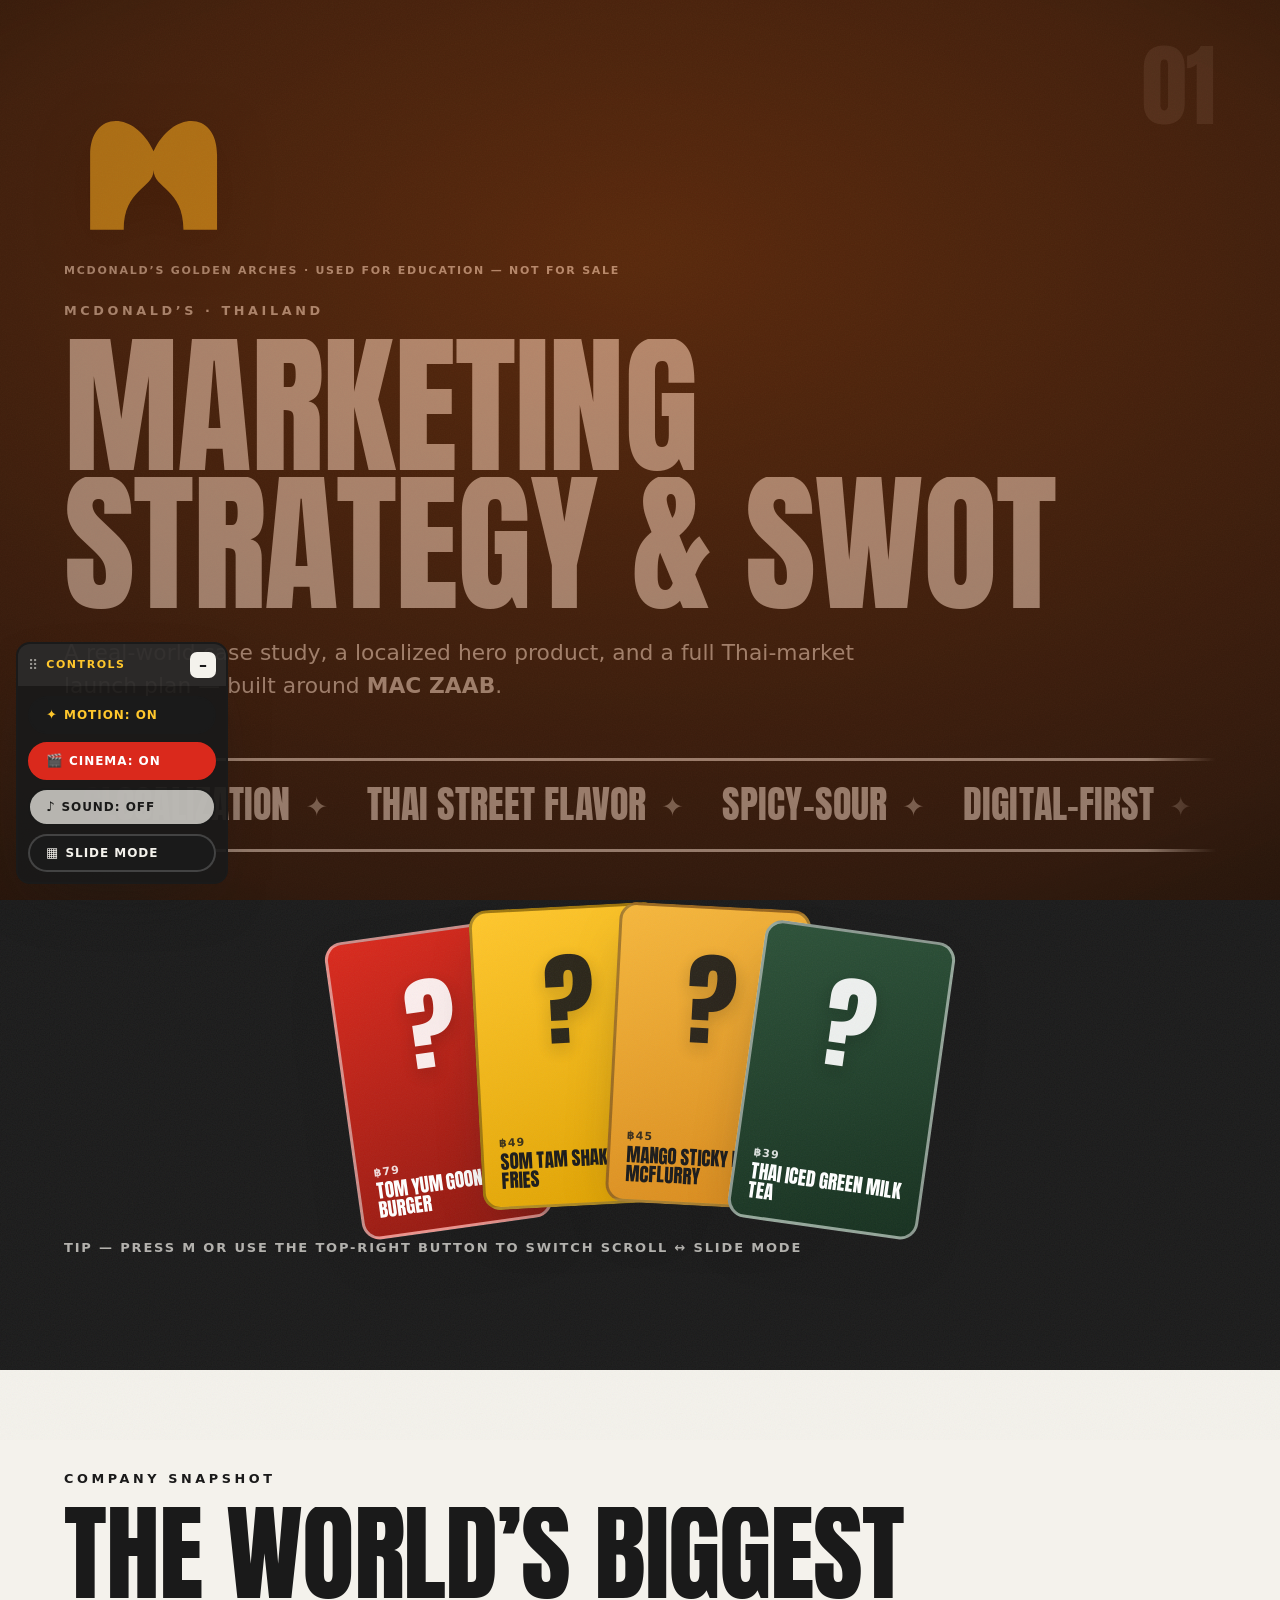
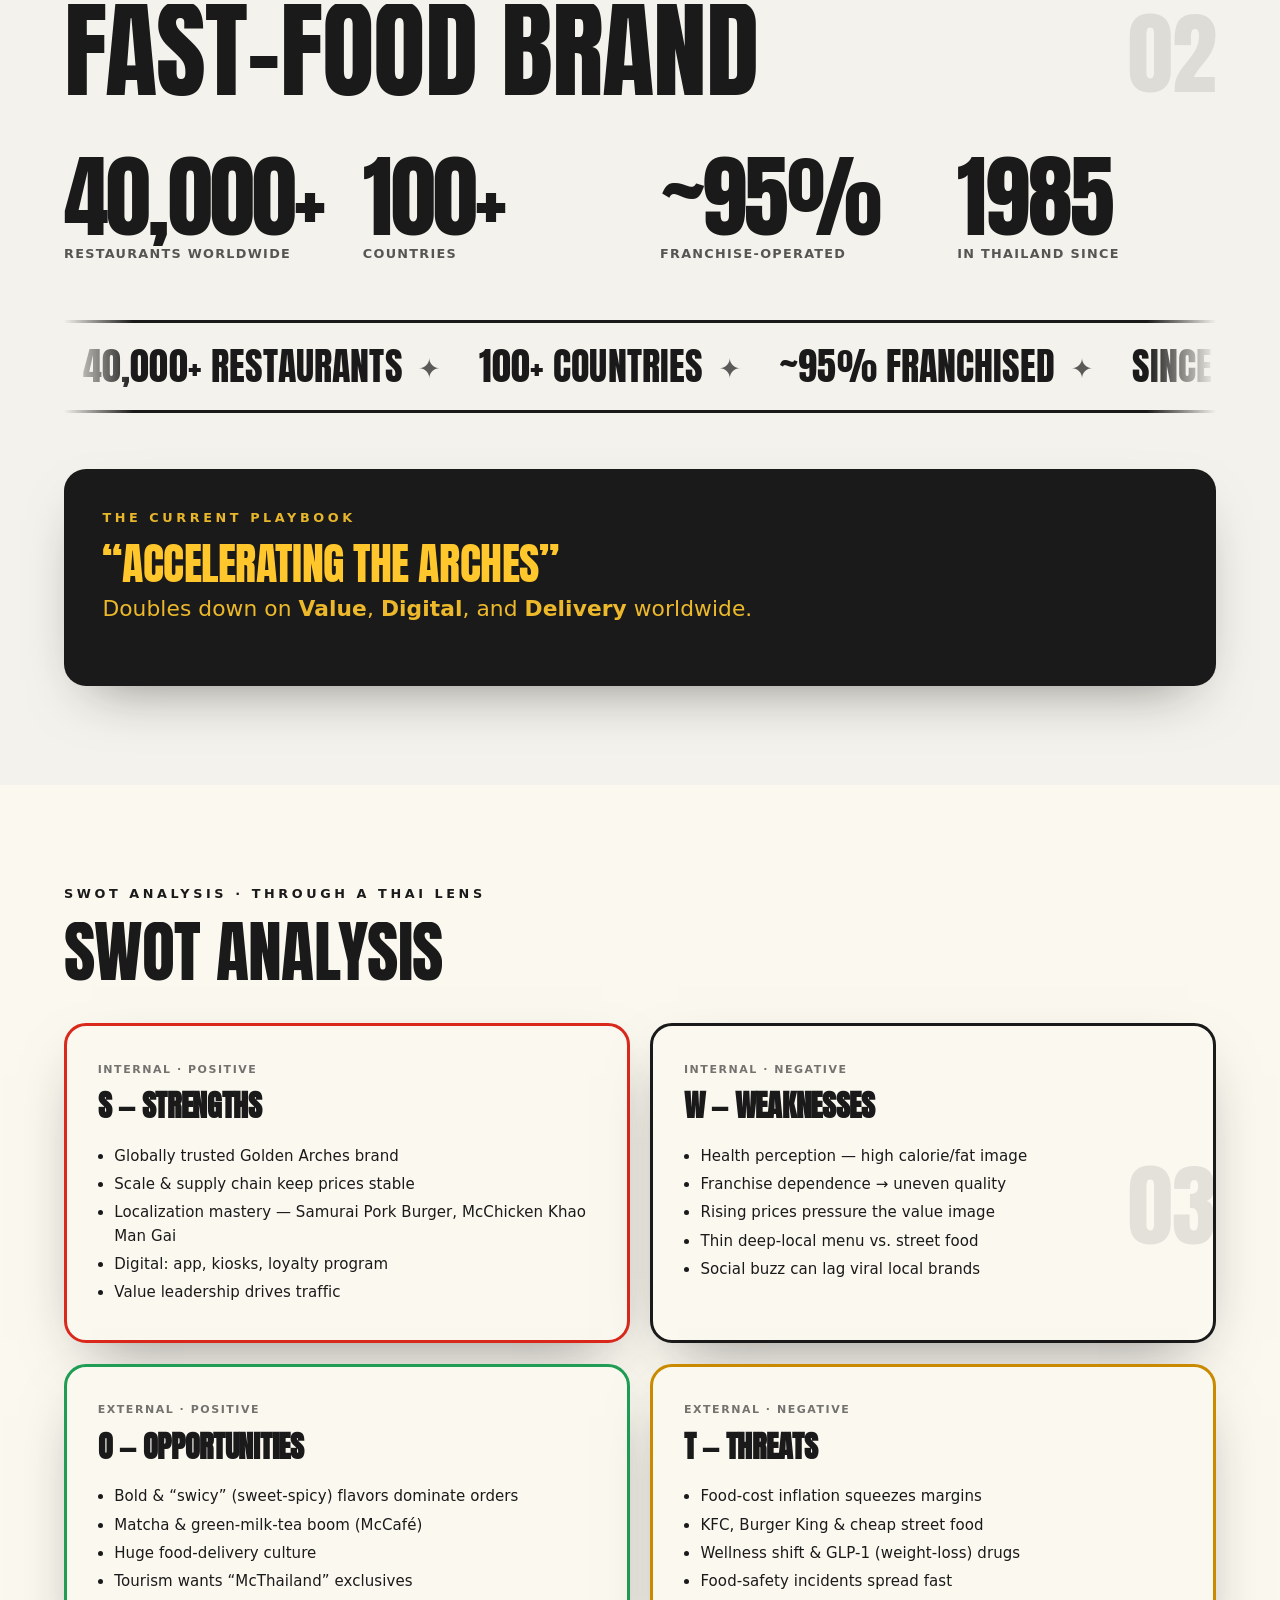
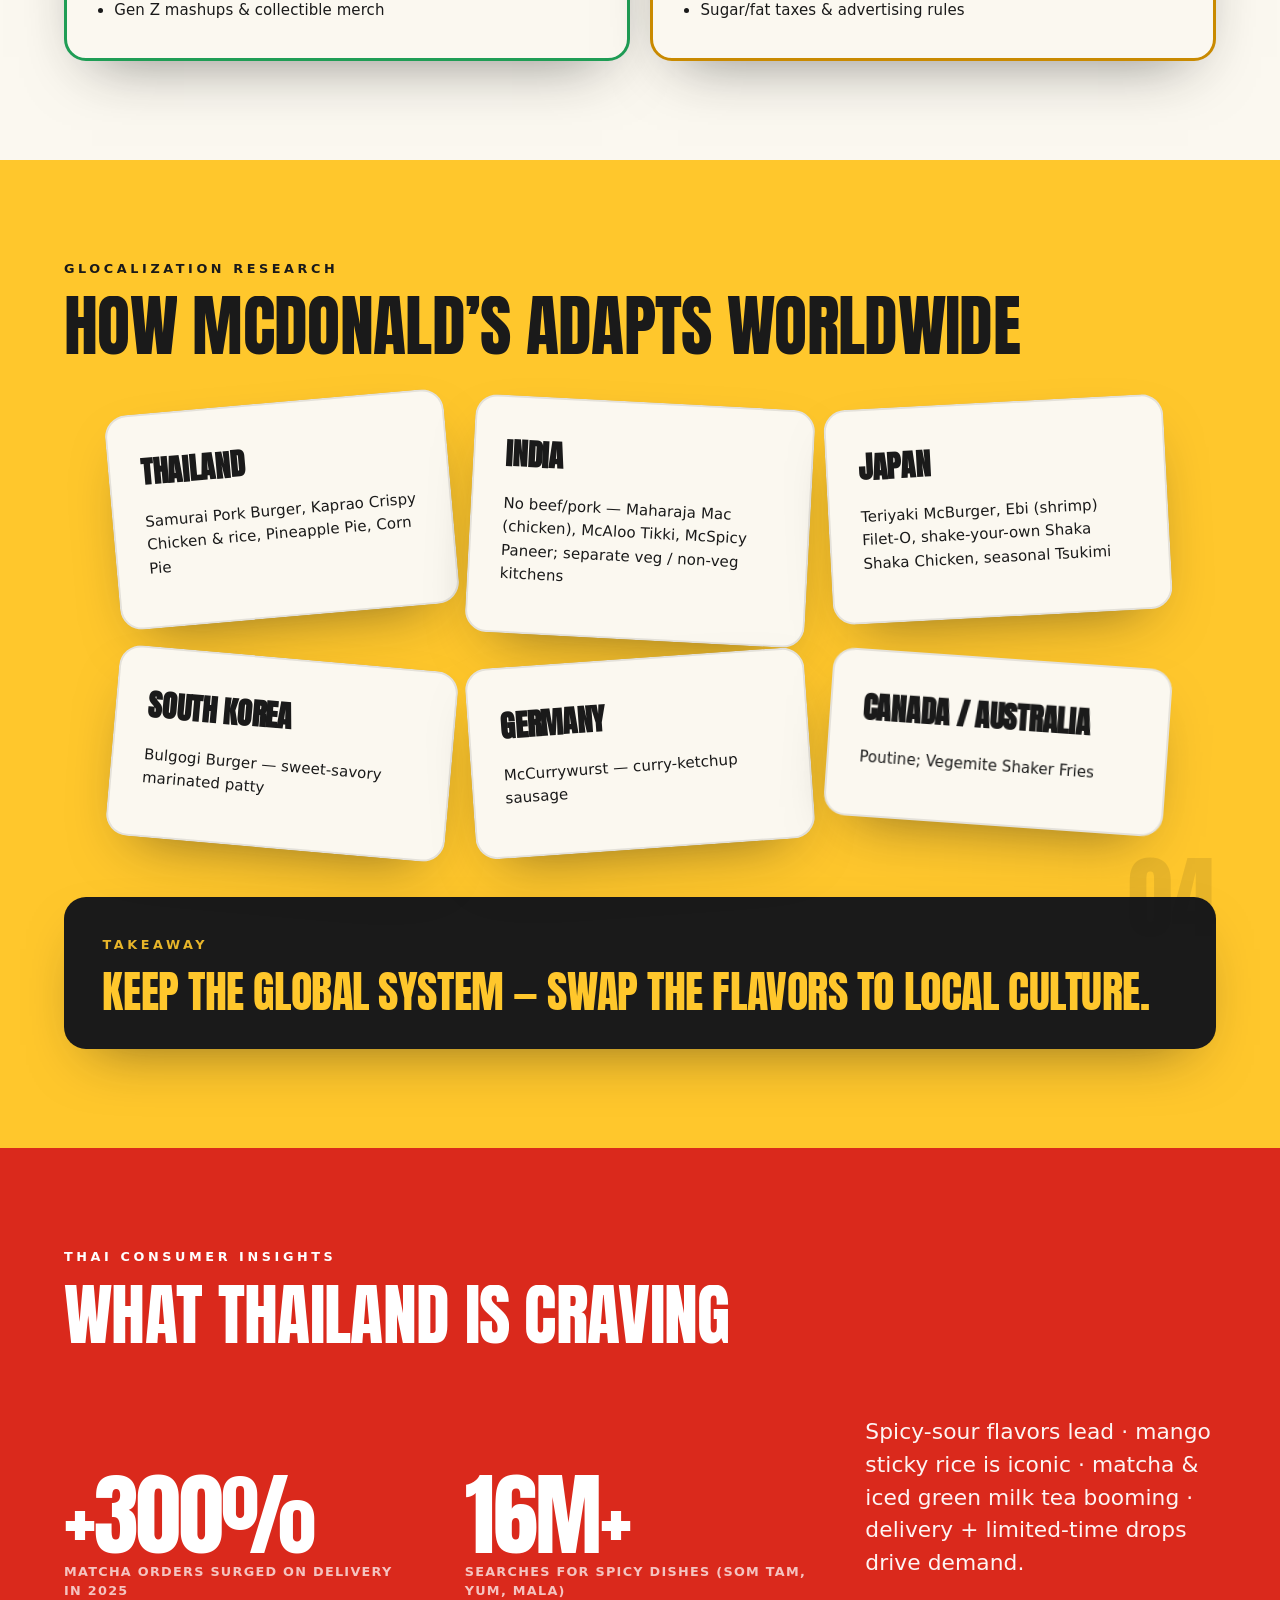
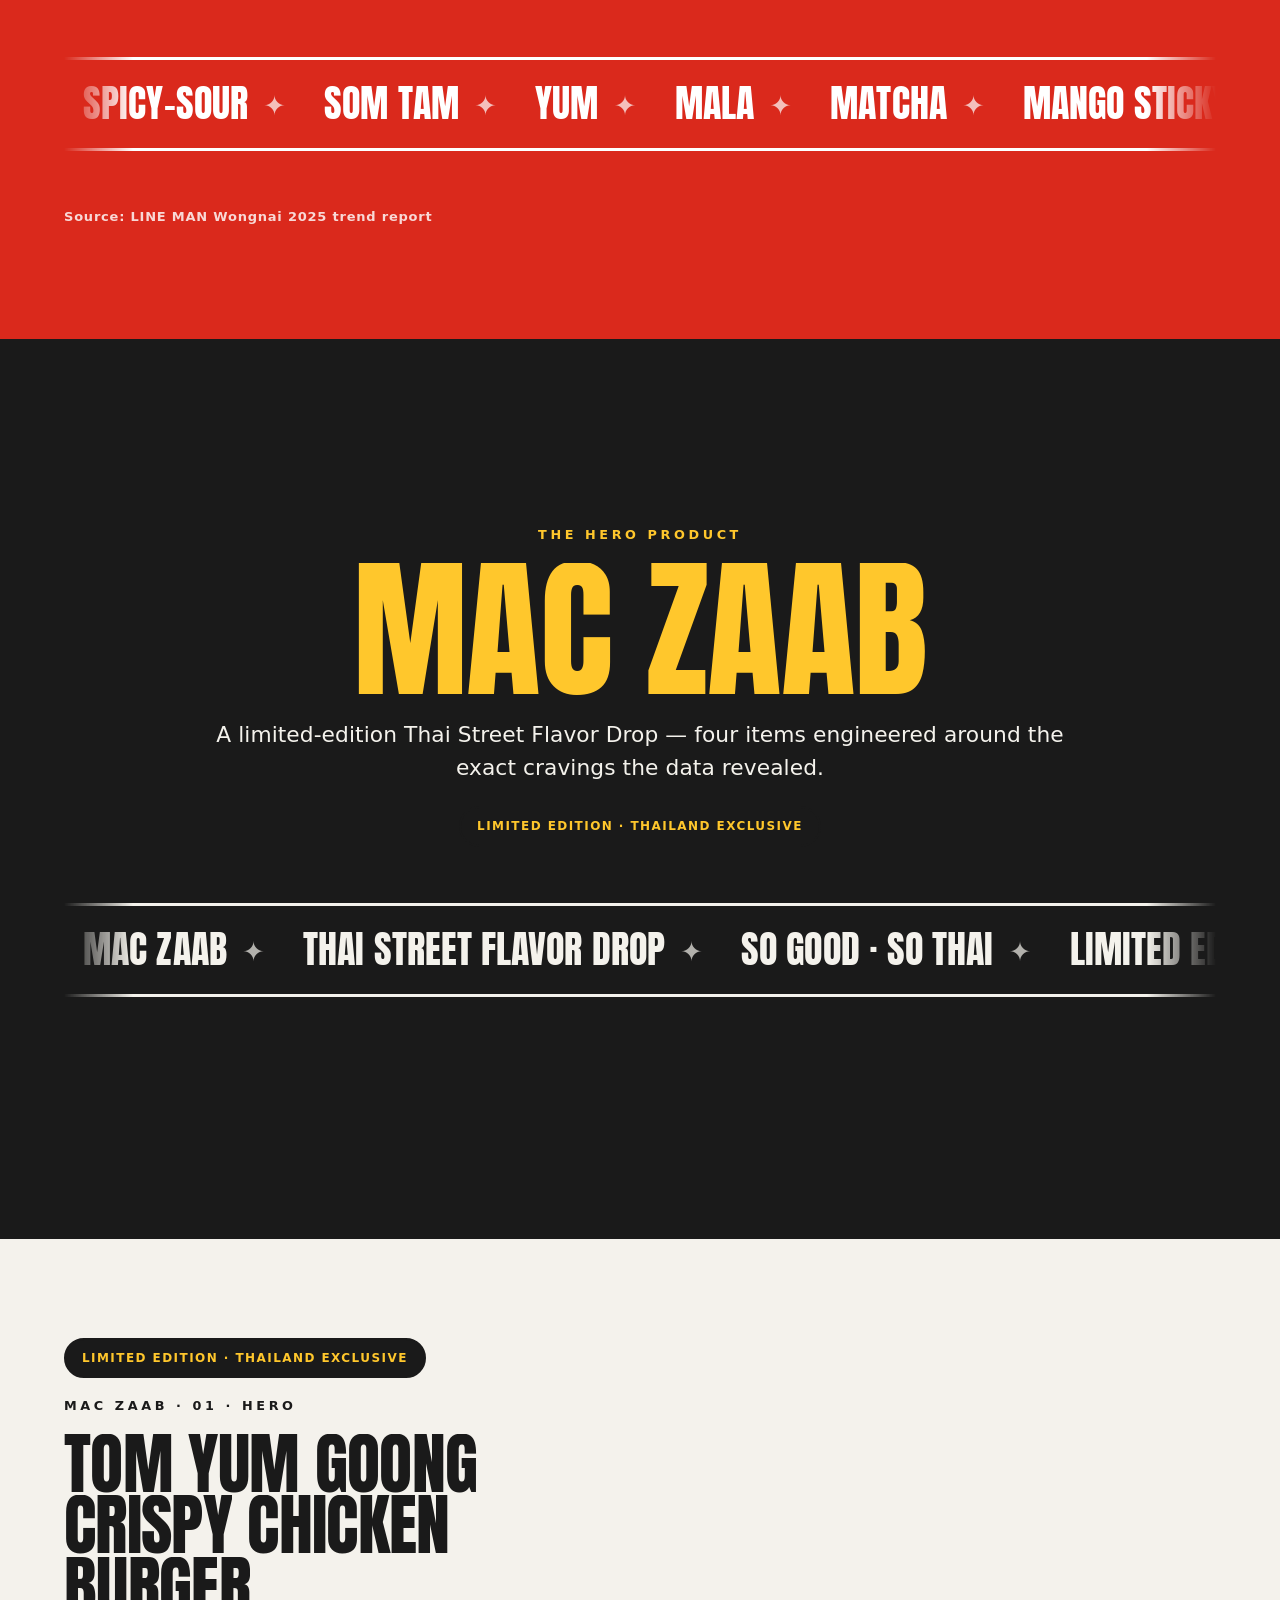
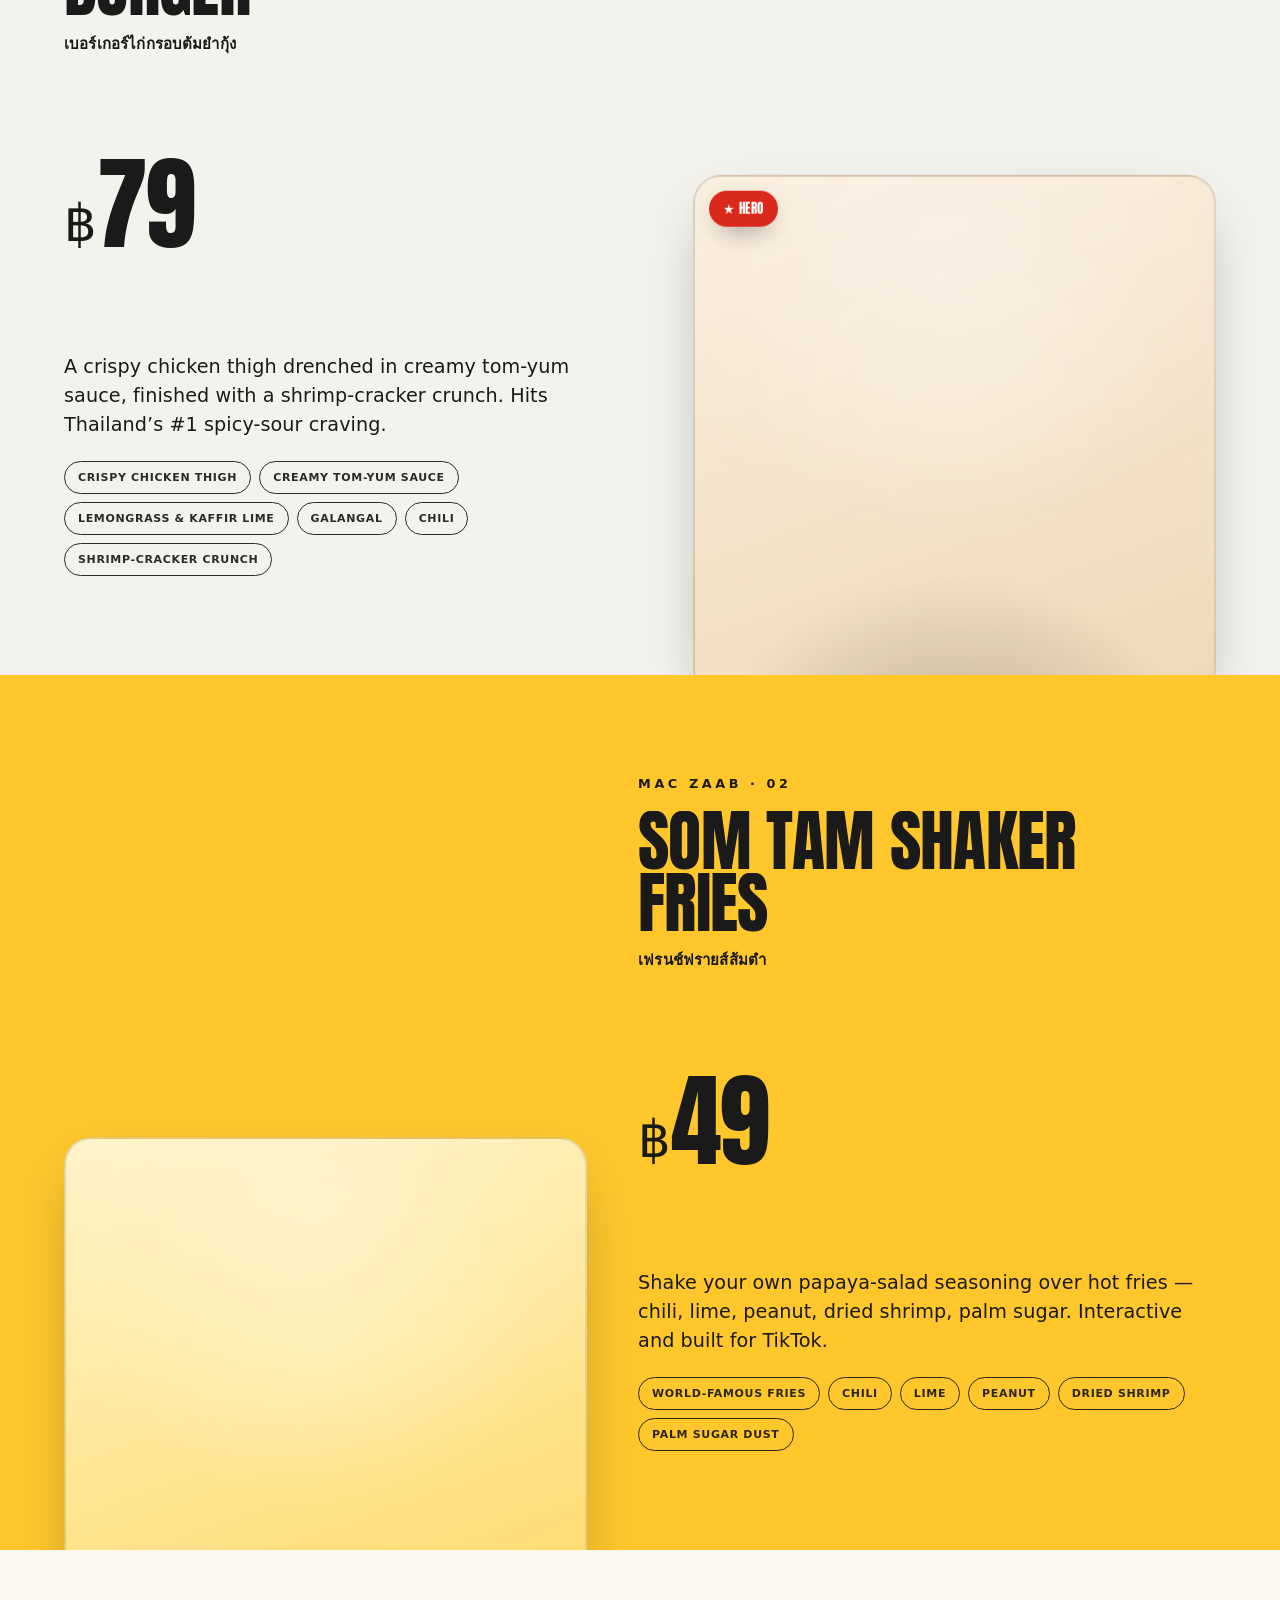
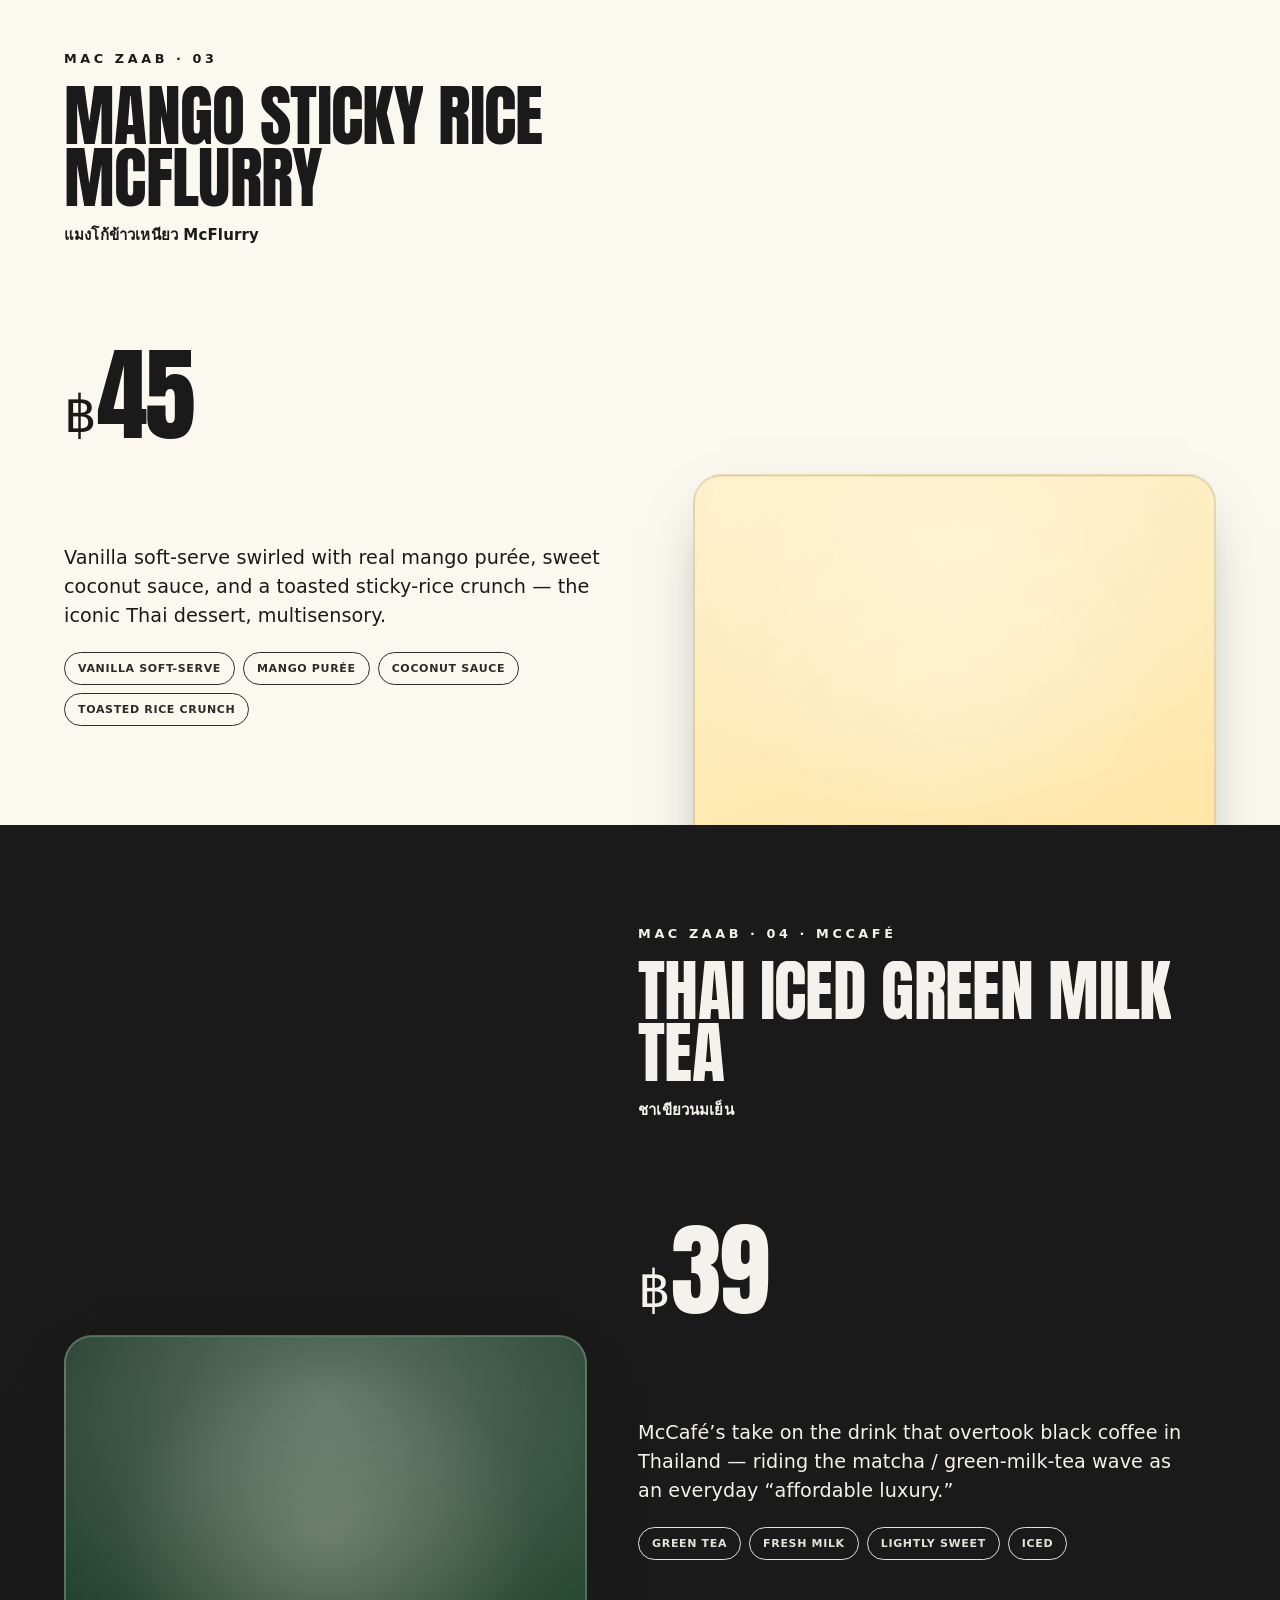
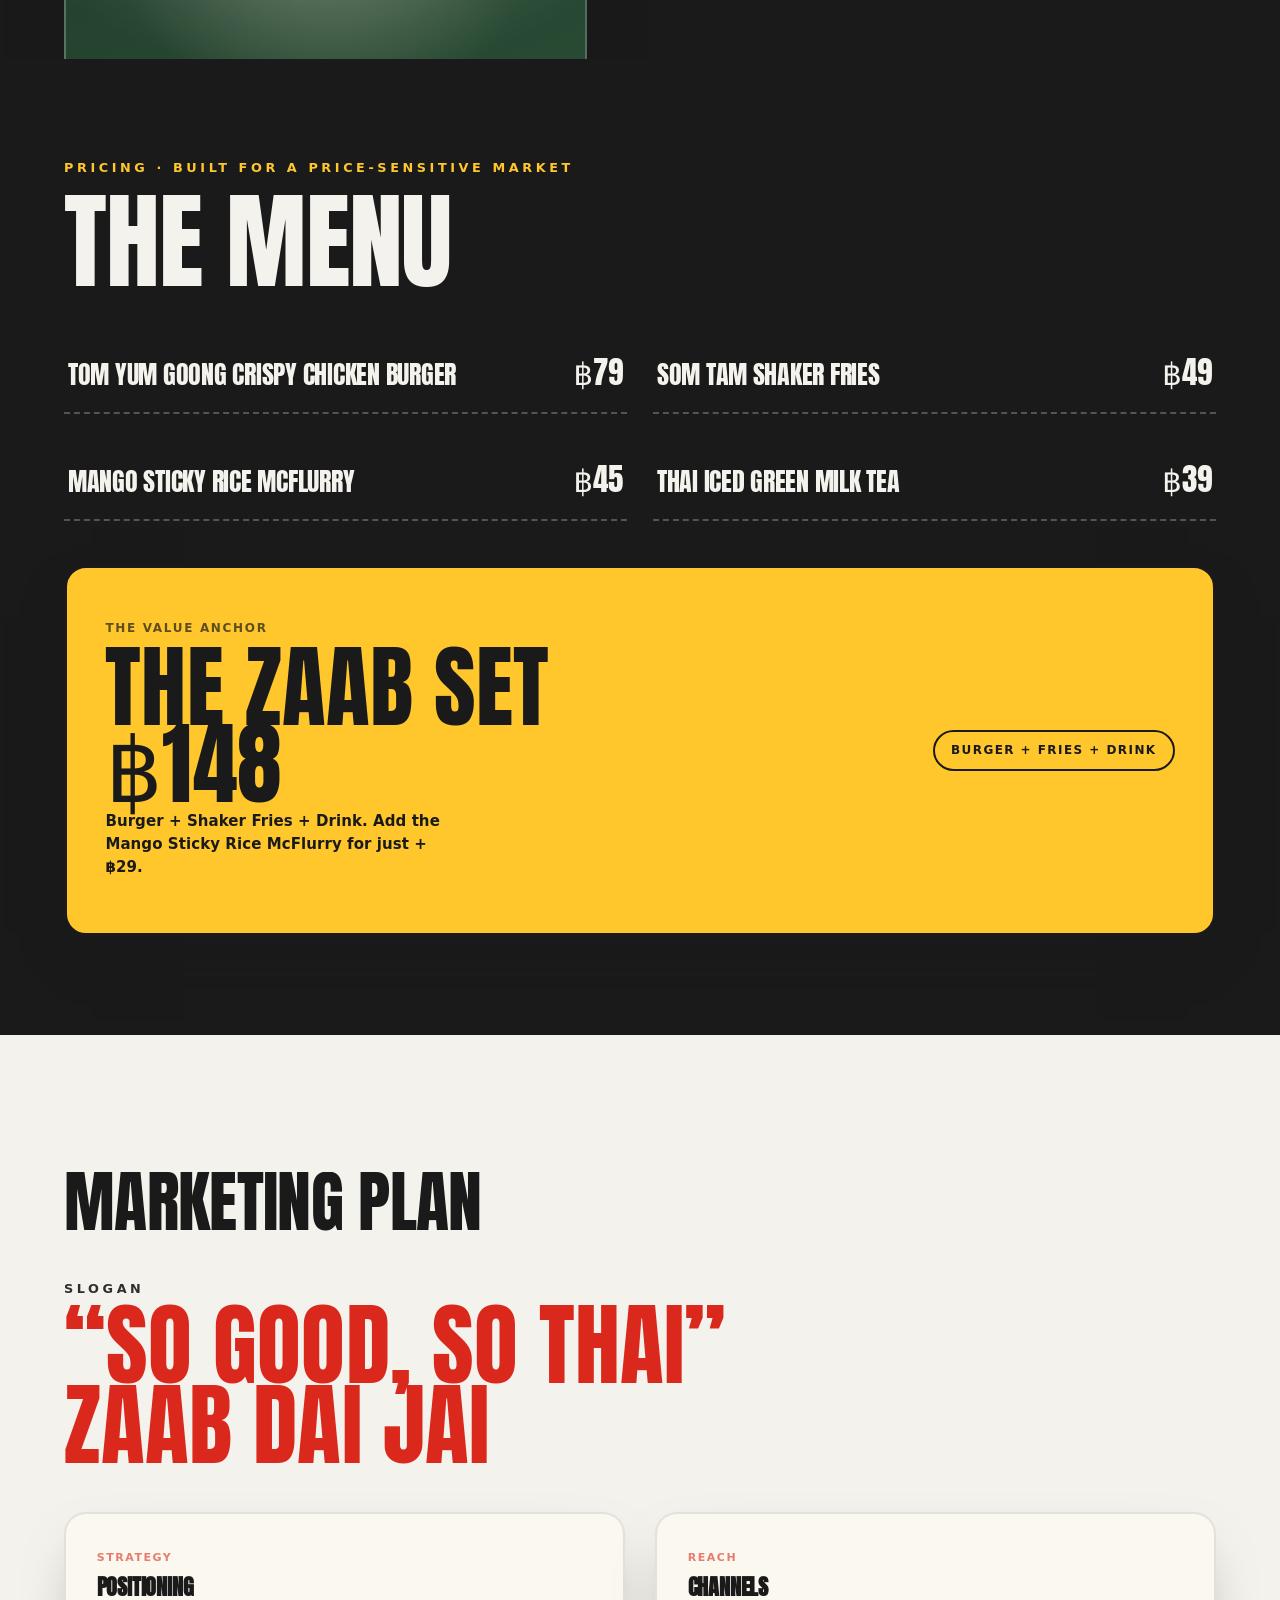
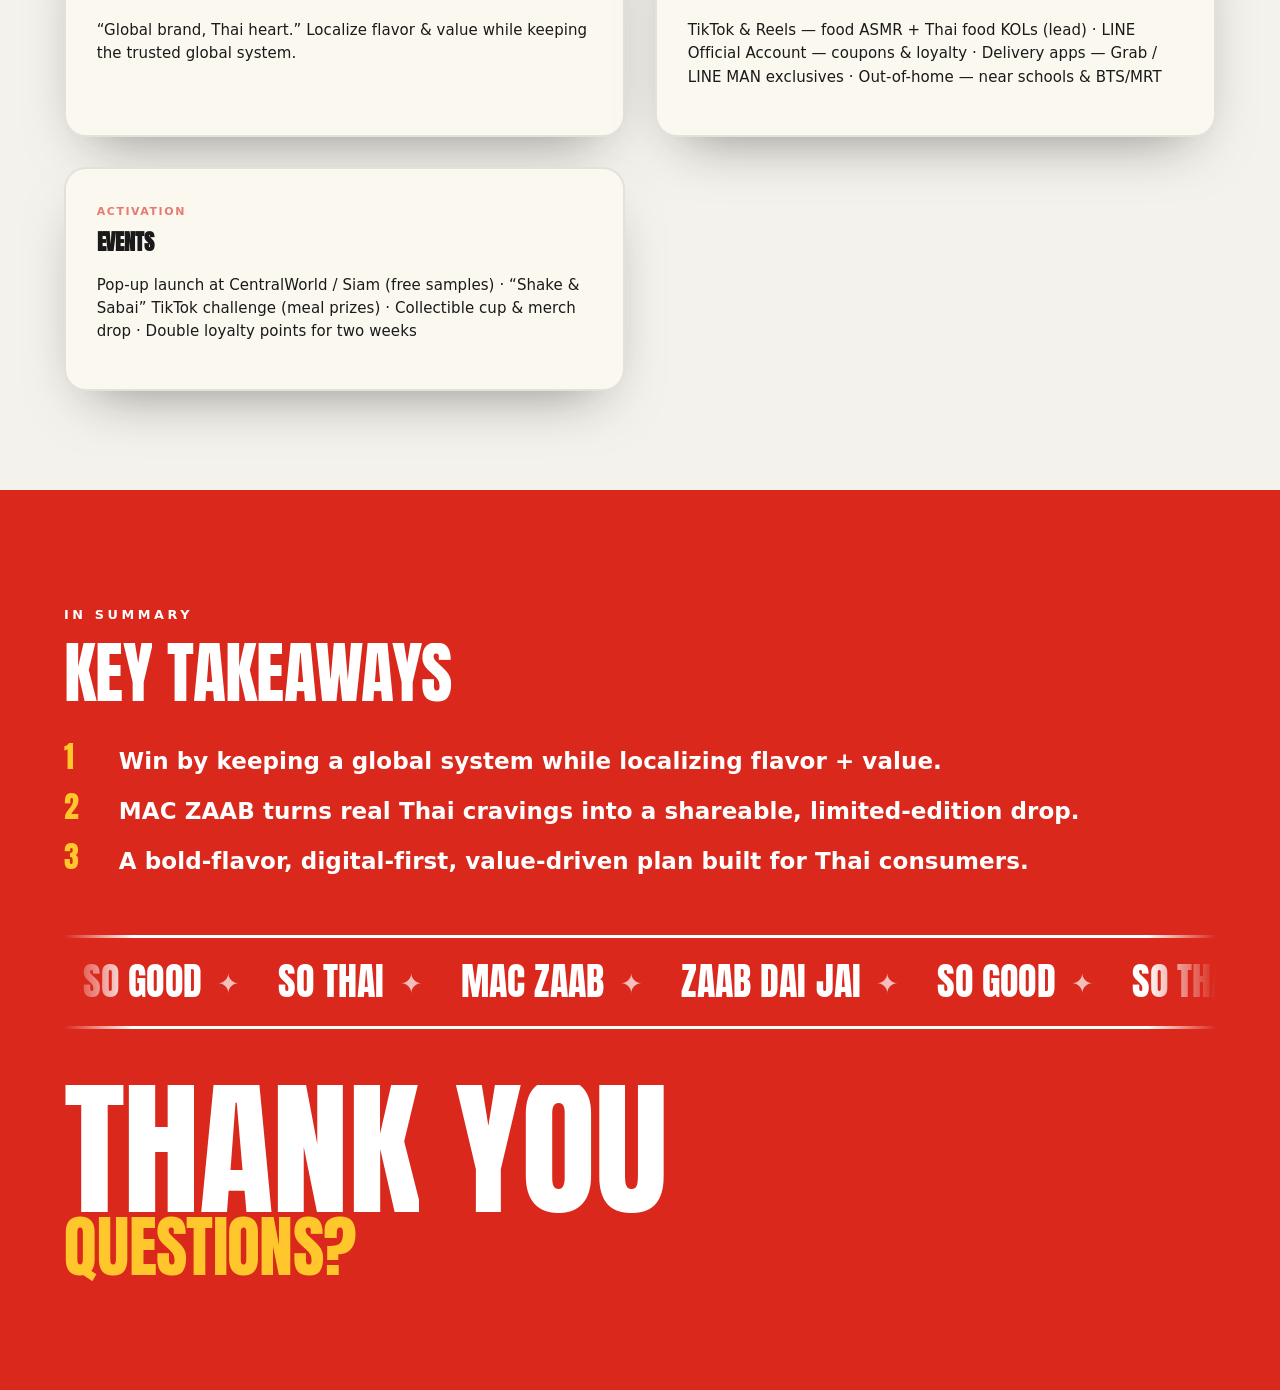
==== index.html @ d0e1a20a "Add Backrooms end-of-deck prank + movable bottom-left control window - Hidden 'Backrooms' prank (src" ====
<!doctype html>
<html lang="en">
<head>
  <meta charset="utf-8">
  <meta name="viewport" content="width=device-width, initial-scale=1, viewport-fit=cover">
  <title>MAC ZAAB — McDonald’s Thailand · Marketing Strategy &amp; SWOT</title>
  <meta name="description" content="MAC ZAAB — a McDonald’s Thailand marketing case study: SWOT, glocalization research, Thai consumer insights, a localized hero product line with interactive 3D models, pricing and a go-to-market plan.">
  <style>
/* ============================================================
   MAC ZAAB — Kinetic presentation styles
   Palette: McDonald's red #DA291C · yellow #FFC72C · ink #1A1A1A
   ============================================================ */

@font-face{font-family:'Anton';font-style:normal;font-weight:400;font-display:swap;src:url([data-uri]) format('woff2');}

:root{
  --paper:#F4F2EC;
  --paper-2:#ECE7DA;
  --ink:#1A1A1A;
  --ink-2:#2c2a26;
  --red:#DA291C;
  --red-d:#b21f15;
  --yellow:#FFC72C;
  --cream:#FBF8F0;
  --maxw:1240px;
  --pad:clamp(20px,5vw,80px);
  --ease:cubic-bezier(.16,.84,.34,1);
  --ease-out:cubic-bezier(.2,.7,.2,1);
  --r-card:22px;
  --shadow:0 24px 60px -28px rgba(26,26,26,.55);
  --disp:'Anton','Archivo Black',system-ui,sans-serif;
  --body:'Inter','Segoe UI',system-ui,-apple-system,Roboto,Helvetica,Arial,sans-serif;
}

*,*::before,*::after{box-sizing:border-box}
html{scroll-behavior:smooth;-webkit-text-size-adjust:100%}
body{
  margin:0;
  background:var(--paper);
  color:var(--ink);
  font-family:var(--body);
  font-size:clamp(15px,1.05vw,18px);
  line-height:1.55;
  letter-spacing:.005em;
  overflow-x:hidden;
  -webkit-font-smoothing:antialiased;
  text-rendering:optimizeLegibility;
}
img{max-width:100%;display:block}
button{font-family:inherit;cursor:pointer}
a{color:inherit}

/* ---------- Display type ---------- */
.display{
  font-family:var(--disp);
  font-weight:400;
  line-height:.86;
  letter-spacing:-.01em;
  text-transform:uppercase;
  margin:0;
}
.d-xl{font-size:clamp(54px,12vw,168px)}
.d-lg{font-size:clamp(40px,8.5vw,108px)}
.d-md{font-size:clamp(30px,5.4vw,68px)}
.d-sm{font-size:clamp(24px,3.6vw,44px)}
.eyebrow{
  font-family:var(--body);
  font-weight:800;
  text-transform:uppercase;
  letter-spacing:.28em;
  font-size:clamp(11px,1vw,14px);
  margin:0 0 18px;
  opacity:.9;
}
.lead{font-size:clamp(17px,1.7vw,24px);line-height:1.5;max-width:60ch;opacity:.92}
.thai{font-family:var(--body);opacity:.62;font-weight:600;letter-spacing:.01em}

/* ---------- Layout ---------- */
.deck{position:relative;width:100%}
.panel{
  position:relative;
  width:100%;
  padding:clamp(72px,11vh,150px) var(--pad);
  overflow:hidden;
}
.wrap{max-width:var(--maxw);margin:0 auto;width:100%}
.panel--center{display:flex;flex-direction:column;justify-content:center;min-height:100vh}

/* Color blocks */
.panel--paper{background:var(--paper);color:var(--ink)}
.panel--cream{background:var(--cream);color:var(--ink)}
.panel--red{background:var(--red);color:#fff}
.panel--yellow{background:var(--yellow);color:var(--ink)}
.panel--ink{background:var(--ink);color:var(--paper)}
.panel--ink .lead,.panel--red .lead{opacity:.86}

/* grain/edge accents */
.panel__index{
  position:absolute;top:clamp(16px,3vw,34px);right:var(--pad);
  font-family:var(--disp);font-size:clamp(40px,7vw,96px);line-height:1;
  opacity:.10;pointer-events:none;user-select:none;
}
.panel--red .panel__index,.panel--ink .panel__index{opacity:.16}

/* ---------- Kinetic split-word reveal ---------- */
.kinetic .word{display:inline-block;overflow:hidden;vertical-align:top;padding-bottom:.04em}
.kinetic .word>span{
  display:inline-block;transform:translateY(115%);
  transition:transform .82s var(--ease);
  transition-delay:calc(var(--i,0)*55ms);
}
.kinetic.in .word>span{transform:translateY(0)}

/* ---------- Generic reveal ---------- */
.reveal{opacity:0;transform:translateY(28px);transition:opacity .7s var(--ease-out),transform .7s var(--ease-out);transition-delay:calc(var(--i,0)*70ms)}
.reveal.in{opacity:1;transform:none}
.reveal-l{opacity:0;transform:translateX(-36px);transition:opacity .7s var(--ease-out),transform .7s var(--ease-out);transition-delay:calc(var(--i,0)*70ms)}
.reveal-l.in{opacity:1;transform:none}
.reveal-pop{opacity:0;transform:scale(.86);transition:opacity .6s var(--ease),transform .6s var(--ease);transition-delay:calc(var(--i,0)*70ms)}
.reveal-pop.in{opacity:1;transform:none}

/* ---------- Buttons / chips ---------- */
.btn{
  display:inline-flex;align-items:center;gap:.6em;
  font-weight:800;font-size:14px;letter-spacing:.02em;
  padding:14px 22px;border-radius:999px;border:2px solid currentColor;
  background:transparent;color:inherit;text-transform:uppercase;
  transition:transform .25s var(--ease),background .25s,color .25s,box-shadow .25s;
}
.btn:hover{transform:translateY(-3px)}
.btn--solid{background:var(--ink);color:var(--paper);border-color:var(--ink)}
.btn--solid:hover{box-shadow:var(--shadow)}
.btn--red{background:var(--red);color:#fff;border-color:var(--red)}
.btn--yellow{background:var(--yellow);color:var(--ink);border-color:var(--ink)}
.chip{
  display:inline-flex;align-items:center;gap:.5em;
  font-weight:800;text-transform:uppercase;letter-spacing:.12em;font-size:12px;
  padding:9px 16px;border-radius:999px;border:2px solid currentColor;
}
.chip--fill{background:var(--ink);color:var(--yellow);border-color:var(--ink)}
.dot{width:.5em;height:.5em;border-radius:50%;background:currentColor;display:inline-block}

/* ---------- Marquee ---------- */
.marquee{
  position:relative;width:100%;overflow:hidden;
  border-block:3px solid currentColor;
  padding:14px 0;margin:clamp(28px,5vw,56px) 0;
  -webkit-mask-image:linear-gradient(90deg,transparent,#000 6%,#000 94%,transparent);
  mask-image:linear-gradient(90deg,transparent,#000 6%,#000 94%,transparent);
}
.marquee--bare{border:0;margin:0;padding:10px 0}
.marquee__track{display:inline-flex;white-space:nowrap;will-change:transform;animation:marq var(--dur,26s) linear infinite}
.marquee--rev .marquee__track{animation-direction:reverse}
.marquee:hover .marquee__track{animation-play-state:paused}
.marquee__track>span{
  font-family:var(--disp);text-transform:uppercase;
  font-size:clamp(20px,3vw,40px);padding:0 .5em;display:inline-flex;align-items:center;gap:.4em;
}
.marquee__track .star{font-size:.7em;opacity:.7}
@keyframes marq{to{transform:translateX(-50%)}}

/* ---------- Cards / grids ---------- */
.grid{display:grid;gap:clamp(16px,2vw,26px)}
.g-2{grid-template-columns:repeat(2,1fr)}
.g-3{grid-template-columns:repeat(3,1fr)}
.g-4{grid-template-columns:repeat(4,1fr)}

.card{
  background:var(--cream);color:var(--ink);
  border-radius:var(--r-card);padding:clamp(20px,2.4vw,32px);
  border:2px solid rgba(26,26,26,.10);
  box-shadow:var(--shadow);
  transition:transform .35s var(--ease),box-shadow .35s;
}
.card:hover{transform:translateY(-6px) rotate(-.4deg);box-shadow:0 32px 70px -30px rgba(26,26,26,.6)}
.card h3{font-family:var(--disp);text-transform:uppercase;font-size:clamp(20px,2.4vw,30px);margin:.1em 0 .5em;letter-spacing:-.01em}
.card ul{margin:.4em 0 0;padding-left:1.1em}
.card li{margin:.34em 0}
.card .tag{font-weight:800;text-transform:uppercase;letter-spacing:.14em;font-size:11px;opacity:.6}

/* SWOT */
.swot{display:grid;grid-template-columns:1fr 1fr;gap:clamp(14px,1.6vw,22px)}
.swot .card{border-width:3px}
.swot .s{border-color:var(--red)}
.swot .w{border-color:var(--ink)}
.swot .o{border-color:#1f9d55}
.swot .t{border-color:#c98a00}
.swot .card h3 span{display:block;font-family:var(--body);font-weight:700;font-size:12px;letter-spacing:.14em;opacity:.55;text-transform:uppercase}

/* Fanned / scattered cards */
.fan{display:flex;flex-wrap:wrap;gap:18px;justify-content:center;align-items:flex-start}
.fan .card{flex:1 1 280px;max-width:340px;transform:rotate(var(--r,0deg))}
.fan .card:hover{transform:rotate(0) translateY(-6px)}

/* Stat blocks */
.stat{display:flex;flex-direction:column;gap:6px}
.stat .num{font-family:var(--disp);font-size:clamp(44px,7vw,92px);line-height:.9;letter-spacing:-.02em}
.stat .label{font-weight:700;text-transform:uppercase;letter-spacing:.1em;font-size:clamp(11px,1vw,13px);opacity:.72}
.stats-row{display:grid;grid-template-columns:repeat(4,1fr);gap:clamp(18px,3vw,40px)}
.stats-big{display:grid;grid-template-columns:repeat(3,1fr);gap:clamp(20px,4vw,50px);align-items:end}

/* Callout */
.callout{
  border-radius:var(--r-card);padding:clamp(20px,3vw,40px);
  background:var(--ink);color:var(--yellow);box-shadow:var(--shadow);
}
.callout .display{color:var(--yellow)}

/* Hero fanned teaser cards */
.teaser{position:relative;display:flex;justify-content:center;gap:0;margin-top:clamp(30px,5vw,60px);min-height:clamp(180px,26vw,300px)}
.teaser .tcard{
  position:relative;overflow:hidden;
  width:clamp(120px,15vw,200px);aspect-ratio:3/4;border-radius:18px;
  display:flex;flex-direction:column;justify-content:flex-end;padding:16px;
  color:#fff;font-family:var(--disp);text-transform:uppercase;font-size:clamp(13px,1.5vw,19px);line-height:1;
  box-shadow:var(--shadow);border:3px solid rgba(255,255,255,.5);
  margin-inline:-2.2vw;transform:rotate(var(--r)) translateY(var(--y,0));
  transition:transform .4s var(--ease);
}
.teaser .tcard:hover{transform:rotate(0) translateY(-14px) scale(1.05);z-index:5}
.teaser .tcard .q{
  position:absolute;top:0;left:0;right:0;height:62%;
  display:flex;align-items:center;justify-content:center;
  font-family:var(--disp);font-size:clamp(56px,8vw,108px);line-height:1;
  opacity:.92;pointer-events:none;
  text-shadow:0 6px 18px rgba(0,0,0,.22);
  transition:transform .4s var(--ease);
}
.teaser .tcard:hover .q{transform:scale(1.12) rotate(-4deg)}
.teaser .tcard .tprice{font-family:var(--body);font-weight:700;font-size:11px;letter-spacing:.1em;opacity:.85;margin-bottom:4px}

/* ---------- 3D product panels ---------- */
.product{
  display:grid;grid-template-columns:1.05fr .95fr;gap:clamp(24px,4vw,64px);align-items:center;
}
.product--rev{grid-template-columns:.95fr 1.05fr}
.product--rev .product__stage{order:-1}
.product__copy .price{font-family:var(--disp);font-size:clamp(46px,8vw,104px);line-height:.9;letter-spacing:-.02em}
.product__copy .price .cur{font-size:.5em;vertical-align:.12em;margin-right:.04em}
.product__desc{font-size:clamp(16px,1.5vw,21px);line-height:1.5;margin:.6em 0 1.1em;max-width:46ch}
.ingredients{display:flex;flex-wrap:wrap;gap:8px;margin-top:6px}
.ingredients .chip{font-size:11px;padding:7px 13px;letter-spacing:.06em;border-width:1.5px;opacity:.92}
.hero-badge{margin-bottom:18px}

.product__stage{position:relative}
.stage-frame{
  position:relative;border-radius:28px;overflow:hidden;
  background:
    radial-gradient(120% 90% at 50% 12%, rgba(255,255,255,.28), transparent 60%),
    var(--stage,#efe9da);
  border:2px solid rgba(26,26,26,.12);
  box-shadow:var(--shadow);
  aspect-ratio:1/1;width:100%;
}
.panel--ink .stage-frame,.panel--red .stage-frame{border-color:rgba(255,255,255,.22)}
.stage-frame::after{
  content:"";position:absolute;inset:0;pointer-events:none;
  background:radial-gradient(80% 60% at 50% 110%, rgba(0,0,0,.18), transparent 55%);
}
.stage-frame model-viewer,.stage-frame .viewer3d,.stage-frame canvas{width:100%;height:100%;display:block}
.viewer3d{position:relative}
.viewer3d canvas{outline:none;touch-action:pan-y}
.viewer3d__loading{
  position:absolute;inset:0;display:flex;align-items:center;justify-content:center;
  font-weight:800;text-transform:uppercase;letter-spacing:.18em;font-size:12px;opacity:.7;
  transition:opacity .4s;pointer-events:none;
}
.viewer3d.ready .viewer3d__loading{opacity:0}
.stage-tools{display:flex;gap:10px;flex-wrap:wrap;align-items:center;margin-top:16px}
.stage-hint{font-size:12px;font-weight:700;letter-spacing:.14em;text-transform:uppercase;opacity:.55}
.hero-flag{
  position:absolute;top:14px;left:14px;z-index:3;
  background:var(--red);color:#fff;font-family:var(--disp);text-transform:uppercase;
  font-size:13px;letter-spacing:.04em;padding:8px 14px;border-radius:999px;
  box-shadow:0 10px 26px -10px rgba(0,0,0,.5);
}
.spin-btn .ico{display:inline-block;transition:transform .6s var(--ease)}
.spin-btn.spinning .ico{transform:rotate(360deg)}

/* Pricing menu */
.menu{display:grid;grid-template-columns:1fr 1fr;gap:clamp(14px,2vw,26px)}
.menu__item{
  display:flex;justify-content:space-between;align-items:baseline;gap:16px;
  border-bottom:2px dashed rgba(26,26,26,.25);padding:16px 4px;
}
.panel--ink .menu__item{border-color:rgba(255,255,255,.25)}
.menu__item .nm{font-family:var(--disp);text-transform:uppercase;font-size:clamp(18px,2vw,26px);letter-spacing:-.01em}
.menu__item .pr{font-family:var(--disp);font-size:clamp(22px,2.4vw,34px);white-space:nowrap}
.combo{
  margin-top:clamp(24px,4vw,44px);border-radius:var(--r-card);
  background:var(--yellow);color:var(--ink);padding:clamp(22px,3vw,40px);
  display:flex;flex-wrap:wrap;align-items:center;justify-content:space-between;gap:20px;
  box-shadow:var(--shadow);border:3px solid var(--ink);
}
.combo .big{font-family:var(--disp);font-size:clamp(40px,7vw,96px);line-height:.85}
.combo .small{font-weight:700;max-width:34ch}

/* Plan columns */
.plan{display:grid;grid-template-columns:repeat(2,1fr);gap:clamp(16px,2.4vw,30px)}
.plan .card h3{font-size:clamp(17px,1.8vw,22px)}
.plan .card .tag{color:var(--red)}
.slogan-wrap{margin:clamp(24px,4vw,46px) 0}
.slogan{font-family:var(--disp);text-transform:uppercase;font-size:clamp(34px,7vw,92px);line-height:.9;color:var(--red)}
.panel--ink .slogan{color:var(--yellow)}

/* Closing */
.takeaways{list-style:none;margin:0;padding:0;display:flex;flex-direction:column;gap:14px}
.takeaways li{display:flex;gap:16px;align-items:flex-start;font-size:clamp(17px,1.8vw,23px);font-weight:600}
.takeaways li b{font-family:var(--disp);font-weight:400;font-size:1.3em;line-height:.9;color:var(--yellow);min-width:1.3em}
.thanks{font-family:var(--disp);text-transform:uppercase;line-height:.82}

/* ============================================================
   Controls (mode toggle, slide nav)
   ============================================================ */
/* Floating, draggable, collapsible "tool window" (bottom-left so it
   stays within reach on a tall TV; drag by the title bar, collapse
   with the – button). JS sets left/top once it has been dragged. */
.controls{
  position:fixed;z-index:60;left:16px;bottom:16px;
  width:min(86vw,212px);
  background:rgba(26,26,26,.92);border:2px solid var(--ink);border-radius:14px;
  box-shadow:var(--shadow);overflow:hidden;touch-action:none;
}
.toolwin__bar{
  display:flex;align-items:center;gap:8px;padding:8px 10px;cursor:grab;
  background:rgba(255,255,255,.07);user-select:none;
}
.toolwin__bar:active{cursor:grabbing}
.toolwin__grip{color:var(--paper);opacity:.55;font-size:14px;line-height:1}
.toolwin__title{flex:1;font-weight:800;text-transform:uppercase;letter-spacing:.14em;font-size:11px;color:var(--yellow)}
.toolwin__min{
  width:26px;height:26px;border-radius:7px;border:0;background:var(--paper);color:var(--ink);
  font-weight:900;font-size:16px;line-height:1;display:grid;place-items:center;flex:none;
}
.toolwin__body{display:flex;flex-direction:column;gap:8px;padding:10px}
.controls.collapsed{width:auto}
.controls.collapsed .toolwin__body{display:none}
.ctrl-btn{
  display:inline-flex;align-items:center;gap:.5em;width:100%;justify-content:flex-start;
  background:var(--ink);color:var(--paper);
  border:2px solid rgba(255,255,255,.18);border-radius:999px;
  font-weight:800;text-transform:uppercase;letter-spacing:.08em;font-size:12px;
  padding:10px 16px;
  transition:transform .2s var(--ease),background .2s,color .2s;
}
.ctrl-btn:hover{transform:translateX(2px)}
.ctrl-btn .ico{font-size:1.1em;line-height:1}
.ctrl-btn[aria-pressed="true"]{background:var(--red);border-color:var(--red);color:#fff}
/* Motion toggle has its own states (not the red "mode active" look) */
.ctrl-btn--motion[aria-pressed="true"]{background:var(--ink);border-color:var(--ink);color:var(--yellow)}
.ctrl-btn--motion[aria-pressed="true"] .ico{animation:spin360 3.2s linear infinite}
.ctrl-btn--motion[aria-pressed="false"]{background:var(--paper);border-color:var(--ink);color:var(--ink);opacity:.72}
.reduce-motion .ctrl-btn--motion[aria-pressed="true"] .ico{animation:none}
@keyframes spin360{to{transform:rotate(360deg)}}

/* progress bar (scroll mode) */
.progress{position:fixed;top:0;left:0;height:4px;width:100%;z-index:65;background:transparent}
.progress__bar{height:100%;width:0;background:linear-gradient(90deg,var(--red),var(--yellow));transition:width .1s linear}

/* Slide-mode nav */
.slidenav{
  position:fixed;z-index:60;left:50%;bottom:18px;transform:translateX(-50%);
  display:none;align-items:center;gap:14px;
  background:var(--ink);color:var(--paper);
  padding:8px 10px 8px 16px;border-radius:999px;box-shadow:var(--shadow);
}
.slidenav .count{font-family:var(--disp);font-size:18px;letter-spacing:.04em;min-width:74px;text-align:center}
.nav-btn{
  width:42px;height:42px;border-radius:50%;display:grid;place-items:center;
  background:var(--paper);color:var(--ink);border:0;font-size:18px;font-weight:900;
  transition:transform .2s var(--ease),background .2s;
}
.nav-btn:hover{transform:scale(1.08);background:var(--yellow)}
.nav-btn:disabled{opacity:.35;cursor:default;transform:none}

/* slide dots */
.dots{
  position:fixed;z-index:60;right:18px;top:50%;transform:translateY(-50%);
  display:none;flex-direction:column;gap:9px;
}
.dots button{
  width:11px;height:11px;border-radius:50%;border:2px solid var(--ink);
  background:transparent;padding:0;transition:transform .2s,background .2s;
}
.dots button.on{background:var(--ink);transform:scale(1.25)}

/* ---------- Scroll-mode page glide ---------- */
html{scroll-snap-type:y proximity;scroll-padding-top:0}
body:not(.mode-slide):not(.reduce-motion) .panel{scroll-snap-align:start;scroll-snap-stop:normal}

/* ---------- Slide mode layout ---------- */
body.mode-slide{overflow:hidden}
body.mode-slide .deck{height:100vh}
body.mode-slide .panel{
  position:fixed;inset:0;width:100vw;height:100vh;
  padding:clamp(56px,8vh,110px) var(--pad);
  overflow-y:auto;overflow-x:hidden;
  display:flex;flex-direction:column;justify-content:center;
  opacity:0;visibility:hidden;z-index:1;
}
body.mode-slide .panel.is-active{opacity:1;visibility:visible;z-index:3}
body.mode-slide .panel.is-leaving{opacity:1;visibility:visible;z-index:2}

/* directional enter / leave transitions (replay each navigation) */
body.mode-slide .panel.from-next{animation:slEnterNext .64s var(--ease) both}
body.mode-slide .panel.from-prev{animation:slEnterPrev .64s var(--ease) both}
body.mode-slide .panel.from-init{animation:slEnterInit .55s var(--ease) both}
body.mode-slide .panel.leave-next{animation:slLeaveNext .5s var(--ease-out) both}
body.mode-slide .panel.leave-prev{animation:slLeavePrev .5s var(--ease-out) both}

@keyframes slEnterNext{from{opacity:0;transform:translate3d(8%,3%,0) scale(.93)}to{opacity:1;transform:none}}
@keyframes slEnterPrev{from{opacity:0;transform:translate3d(-8%,-3%,0) scale(.93)}to{opacity:1;transform:none}}
@keyframes slEnterInit{from{opacity:0;transform:scale(.965)}to{opacity:1;transform:none}}
@keyframes slLeaveNext{from{opacity:1;transform:none}to{opacity:0;transform:translate3d(-7%,-3%,0) scale(.93)}}
@keyframes slLeavePrev{from{opacity:1;transform:none}to{opacity:0;transform:translate3d(7%,3%,0) scale(.93)}}

body.mode-slide .slidenav{display:flex}
body.mode-slide .dots{display:flex}
body.mode-slide .progress{display:none}
body.mode-slide .panel__index{opacity:.08}

/* ---------- Responsive ---------- */
@media (max-width:900px){
  .product,.product--rev{grid-template-columns:1fr;gap:26px}
  .product--rev .product__stage{order:0}
  .stats-row{grid-template-columns:repeat(2,1fr);gap:26px}
  .stats-big{grid-template-columns:1fr}
  .g-3,.g-4{grid-template-columns:repeat(2,1fr)}
  .menu{grid-template-columns:1fr}
  .plan{grid-template-columns:1fr}
  .swot{grid-template-columns:1fr}
  .dots{display:none !important}
}
@media (max-width:560px){
  .g-3,.g-4,.stats-row{grid-template-columns:1fr}
  .teaser .tcard{margin-inline:-6vw}
  .controls{left:10px;bottom:10px}
  .ctrl-btn{padding:9px 12px;font-size:11px}
  .combo{flex-direction:column;align-items:flex-start}
}

/* ---------- Focus visibility ---------- */
:focus-visible{outline:3px solid var(--red);outline-offset:3px;border-radius:4px}
body.mode-slide .panel:focus{outline:none}

/* ---------- Reduced motion ----------
   Motion is ON by default. It is disabled only when the user adds the
   body.reduce-motion class via the Motion toggle (button or the "A" key). */
body.reduce-motion{scroll-behavior:auto}
body.reduce-motion *,body.reduce-motion *::before,body.reduce-motion *::after{
  animation-duration:.001ms !important;animation-iteration-count:1 !important;transition-duration:.001ms !important
}
body.reduce-motion .kinetic .word>span{transform:none}
body.reduce-motion .reveal,body.reduce-motion .reveal-l,body.reduce-motion .reveal-pop{opacity:1;transform:none}
body.reduce-motion .marquee__track{animation:none;transform:none}

/* ============================================================
   CINEMA MODE — film overlays, color grade, rack focus,
   bloom, letterbox, chapter titling, title sequence.
   All gated behind body.cinema (toggle, default ON). Pure CSS,
   no external assets (grain is an inline SVG data URI), so the
   offline file:// build stays self-contained.
   ============================================================ */

/* Overlay host — never intercepts pointer events */
.cine{position:fixed;inset:0;z-index:40;pointer-events:none}
.cine>*{pointer-events:none}

/* --- 10. Per-act color grade (cool research -> warm/hot product) --- */
.cine__grade{
  position:fixed;inset:0;z-index:40;opacity:0;mix-blend-mode:soft-light;
  background:transparent;
  transition:background 1.2s var(--ease),opacity 1.2s var(--ease);
}
body.cinema .cine__grade{opacity:.55}
body.cinema[data-grade="cool"] .cine__grade{background:linear-gradient(180deg,#1d4470,#0a1a33)}
body.cinema[data-grade="warm"] .cine__grade{background:linear-gradient(180deg,#6a3b12,#2a1606)}
body.cinema[data-grade="hot"]  .cine__grade{background:radial-gradient(120% 100% at 50% 28%,#8a3300,#260c00)}

/* --- 5. Vignette --- */
.cine__vig{
  position:fixed;inset:0;z-index:45;opacity:0;mix-blend-mode:multiply;
  background:radial-gradient(125% 100% at 50% 48%,transparent 52%,rgba(0,0,0,.34) 100%);
  transition:opacity 1s var(--ease);
}
body.cinema .cine__vig{opacity:1}

/* --- 5. Film grain (animated inline-SVG noise) --- */
.cine__grain{
  position:fixed;inset:-60%;z-index:55;opacity:0;mix-blend-mode:overlay;
  background-image:url("data:image/svg+xml,%3Csvg xmlns='http://www.w3.org/2000/svg' width='180' height='180'%3E%3Cfilter id='n'%3E%3CfeTurbulence type='fractalNoise' baseFrequency='0.9' numOctaves='2' stitchTiles='stitch'/%3E%3C/filter%3E%3Crect width='100%25' height='100%25' filter='url(%23n)'/%3E%3C/svg%3E");
  background-size:200px 200px;
}
body.cinema .cine__grain{opacity:.06}
body.cinema:not(.reduce-motion) .cine__grain{animation:cineGrain 1.6s steps(5) infinite}
@keyframes cineGrain{
  0%{transform:translate3d(0,0,0)}      20%{transform:translate3d(-3%,2%,0)}
  40%{transform:translate3d(2%,-3%,0)}  60%{transform:translate3d(-2%,1%,0)}
  80%{transform:translate3d(3%,2%,0)}   100%{transform:translate3d(0,0,0)}
}

/* --- 1. Letterbox bars (slide mode only) --- */
.cine__bar{position:fixed;left:0;right:0;height:0;background:#000;z-index:58;transition:height .6s var(--ease)}
.cine__bar--t{top:0}
.cine__bar--b{bottom:0}
body.cinema.mode-slide .cine__bar{height:clamp(20px,5.5vh,62px)}

/* --- 1. Chapter title card (sits inside the bottom bar, slide mode) --- */
.chapter{
  position:fixed;left:var(--pad);bottom:0;z-index:59;
  height:clamp(20px,5.5vh,62px);display:flex;align-items:center;gap:12px;
  opacity:0;transition:opacity .5s var(--ease);
}
body.cinema.mode-slide .chapter{opacity:1}
.chapter__no{font-family:var(--disp);font-size:clamp(14px,2.2vw,26px);line-height:1;color:var(--yellow);letter-spacing:.02em}
.chapter__clip{overflow:hidden;display:inline-block}
.chapter__t{
  display:inline-block;font-family:var(--disp);text-transform:uppercase;
  font-size:clamp(12px,1.5vw,20px);letter-spacing:.04em;color:#fff;line-height:1.1;
}
.chapter.go .chapter__t{animation:chapRise .6s var(--ease) both}
@keyframes chapRise{from{opacity:0;transform:translateY(115%)}to{opacity:1;transform:none}}

/* --- 3. Rack focus: stage blurs in, snaps sharp on reveal --- */
body.cinema .stage-frame{transition:filter 1.1s var(--ease),transform 30s ease-in-out}
body.cinema .product__stage:not(.in) .stage-frame{filter:blur(20px) saturate(.6) brightness(1.06)}
body.cinema .product__stage.in .stage-frame{filter:blur(0) saturate(1)}

/* --- 5. Bloom-style screen-blend glow over the product --- */
body.cinema .stage-frame::before{
  content:"";position:absolute;inset:0;z-index:2;pointer-events:none;
  mix-blend-mode:screen;opacity:0;transition:opacity 1.2s var(--ease);
  background:radial-gradient(58% 50% at 50% 38%,rgba(255,243,205,.22),transparent 70%);
}
body.cinema .product__stage.in .stage-frame::before{opacity:1}
body.cinema:not(.reduce-motion) .product__stage.in .stage-frame::before{animation:bloomPulse 5.5s var(--ease) infinite}
@keyframes bloomPulse{0%,100%{opacity:.5}50%{opacity:.95}}

/* --- 7. Ken Burns: slow drift on the product stages --- */
body.cinema:not(.reduce-motion) .product__stage.in .stage-frame{animation:kenburns 30s ease-in-out infinite alternate}
@keyframes kenburns{from{transform:scale(1)}to{transform:scale(1.035)}}

/* --- 9. Title sequence: overshoot + glow on the marquee titles --- */
body.cinema .panel[data-chapter="Title"] .display.kinetic.in .word>span,
body.cinema .panel[data-chapter="MAC ZAAB"] .display.kinetic.in .word>span{
  animation:titleIn .95s var(--ease) both;
  animation-delay:calc(var(--i,0)*70ms);
}
@keyframes titleIn{
  0%{opacity:0;transform:translateY(118%) rotate(7deg)}
  62%{opacity:1;transform:translateY(-7%) rotate(-1.4deg)}
  100%{transform:translateY(0) rotate(0)}
}
body.cinema .panel[data-chapter="Title"] .d-xl.in,
body.cinema .panel[data-chapter="MAC ZAAB"] .d-xl.in{animation:titleGlow 2.6s var(--ease) .25s both}
@keyframes titleGlow{
  0%{text-shadow:0 0 30px rgba(255,199,44,0)}
  42%{text-shadow:0 0 44px rgba(255,199,44,.55)}
  100%{text-shadow:0 0 0 rgba(255,199,44,0)}
}

/* --- 6. Cinematic slide transitions: add blur to the push --- */
body.cinema.mode-slide .panel.from-next{animation:slEnterNextC .66s var(--ease) both}
body.cinema.mode-slide .panel.from-prev{animation:slEnterPrevC .66s var(--ease) both}
body.cinema.mode-slide .panel.from-init{animation:slEnterInitC .6s var(--ease) both}
body.cinema.mode-slide .panel.leave-next{animation:slLeaveNextC .52s var(--ease-out) both}
body.cinema.mode-slide .panel.leave-prev{animation:slLeavePrevC .52s var(--ease-out) both}
@keyframes slEnterNextC{from{opacity:0;filter:blur(14px);transform:translate3d(9%,3%,0) scale(.92)}to{opacity:1;filter:blur(0);transform:none}}
@keyframes slEnterPrevC{from{opacity:0;filter:blur(14px);transform:translate3d(-9%,-3%,0) scale(.92)}to{opacity:1;filter:blur(0);transform:none}}
@keyframes slEnterInitC{from{opacity:0;filter:blur(10px);transform:scale(.96)}to{opacity:1;filter:blur(0);transform:none}}
@keyframes slLeaveNextC{from{opacity:1;filter:blur(0);transform:none}to{opacity:0;filter:blur(12px);transform:translate3d(-8%,-3%,0) scale(.92)}}
@keyframes slLeavePrevC{from{opacity:1;filter:blur(0);transform:none}to{opacity:0;filter:blur(12px);transform:translate3d(8%,3%,0) scale(.92)}}

/* --- 6. Whip-pan: stronger blur on rapid navigation --- */
body.cinema.mode-slide.whip .panel.from-next{animation:whipNext .4s var(--ease-out) both}
body.cinema.mode-slide.whip .panel.from-prev{animation:whipPrev .4s var(--ease-out) both}
@keyframes whipNext{0%{opacity:.2;filter:blur(26px);transform:translate3d(30%,0,0)}100%{opacity:1;filter:blur(0);transform:none}}
@keyframes whipPrev{0%{opacity:.2;filter:blur(26px);transform:translate3d(-30%,0,0)}100%{opacity:1;filter:blur(0);transform:none}}

/* Sound toggle button states (mirrors the motion toggle look) */
.ctrl-btn--sound[aria-pressed="true"]{background:var(--ink);border-color:var(--ink);color:var(--yellow)}
.ctrl-btn--sound[aria-pressed="false"]{background:var(--paper);border-color:var(--ink);color:var(--ink);opacity:.72}
.ctrl-btn--cinema[aria-pressed="false"]{background:var(--paper);border-color:var(--ink);color:var(--ink);opacity:.72}

/* Keep film overlays from fighting reduced-motion (statics still show) */
body.reduce-motion .cine__grain{animation:none}
body.reduce-motion .stage-frame{animation:none !important}

/* ============================================================
   Interactive brand mark — McDonald's Golden Arches
   Original SVG rendition, included for the educational case study
   only (not for commercial use). Tilts to the pointer, flips on
   click/tap/Enter, with an idle bob.
   ============================================================ */
.brandmark{
  display:inline-block;width:clamp(96px,14vw,184px);margin:0 0 14px;cursor:pointer;
  transform:perspective(700px) rotateX(var(--rx,0deg)) rotateY(var(--ry,0deg));
  transition:transform .25s var(--ease),filter .25s;
  filter:drop-shadow(0 14px 26px rgba(0,0,0,.45));
}
.brandmark:focus-visible{outline:3px solid var(--yellow);outline-offset:6px;border-radius:8px}
.brandmark .arches{display:block;width:100%;height:auto;fill:var(--yellow)}
.brandmark:hover{
  transform:perspective(700px) rotateX(var(--rx,0deg)) rotateY(var(--ry,0deg)) scale(1.06);
  filter:drop-shadow(0 18px 36px rgba(255,199,44,.55));
}
.brandmark.spin{animation:archSpin .9s var(--ease)}
@keyframes archSpin{from{transform:perspective(700px) rotateY(0deg)}to{transform:perspective(700px) rotateY(360deg)}}
.brandmark__note{font-size:11px;font-weight:700;letter-spacing:.16em;text-transform:uppercase;opacity:.5;margin:0 0 22px}
body:not(.reduce-motion) .brandmark .arches{animation:archBob 4.6s ease-in-out infinite}
@keyframes archBob{0%,100%{transform:translateY(0)}50%{transform:translateY(-7px)}}

/* ============================================================
   "BACKROOMS" prank scene (liminal / A24 vibe) — armed via a
   secret key, fires at the end of the deck, then returns. Pure
   CSS + inline-SVG grain, so the offline file:// build still works.
   No faces, no text — atmosphere + flicker + VHS only.
   ============================================================ */
body.backrooms-on{cursor:none}
.br{
  position:fixed;inset:0;z-index:99999;overflow:hidden;background:#9c8d33;
  filter:saturate(1.18) contrast(1.07);
  animation:brIn .22s ease both;
}
.br.br--out{opacity:0;transition:opacity .6s ease}
@keyframes brIn{from{opacity:0}to{opacity:1}}

/* camera sway (found-footage handheld) + fast shake (separate layers) */
.br__cam{position:absolute;inset:-5%}
.br__shake{position:absolute;inset:0}
body:not(.reduce-motion) .br__cam{animation:brSway 7s ease-in-out infinite}
body:not(.reduce-motion) .br__shake{animation:brShake .2s steps(2,end) infinite}
@keyframes brSway{0%,100%{transform:translate(0,0) rotate(0)}25%{transform:translate(1.1%,-.8%) rotate(.3deg)}50%{transform:translate(-.8%,1%) rotate(-.2deg)}75%{transform:translate(.6%,.4%) rotate(.15deg)}}
@keyframes brShake{0%{transform:translate(0,0)}20%{transform:translate(-3px,2px)}40%{transform:translate(3px,-2px)}60%{transform:translate(-2px,-3px)}80%{transform:translate(2px,3px)}100%{transform:translate(0,0)}}

/* one-point-perspective corridor built from clip-path trapezoids */
.br__scene{position:absolute;inset:0;background:#b3a23a}
.br__scene>div{position:absolute;inset:0}
.br__ceiling{background:linear-gradient(#cfc169,#a99a3c);clip-path:polygon(0 0,100% 0,68% 33%,32% 33%)}
.br__floor{background:linear-gradient(#7d7128,#9a8c34);clip-path:polygon(0 100%,100% 100%,68% 67%,32% 67%)}
.br__wall-l{background:repeating-linear-gradient(90deg,rgba(0,0,0,.06) 0 7px,transparent 7px 16px),linear-gradient(90deg,#8a7c2e,#5f5520);clip-path:polygon(0 0,32% 33%,32% 67%,0 100%)}
.br__wall-r{background:repeating-linear-gradient(90deg,rgba(0,0,0,.06) 0 7px,transparent 7px 16px),linear-gradient(270deg,#8a7c2e,#5f5520);clip-path:polygon(100% 0,68% 33%,68% 67%,100% 100%)}
.br__back{position:absolute;left:32%;top:33%;width:36%;height:34%;
  background:repeating-linear-gradient(90deg,rgba(0,0,0,.05) 0 8px,transparent 8px 18px),linear-gradient(#9c8d33,#7d7026);
  box-shadow:inset 0 0 60px rgba(0,0,0,.45)}

/* receding fluorescent ceiling panels (flicker) */
.br__light{position:absolute;left:50%;transform:translateX(-50%);background:#fbf4c0;border-radius:2px;
  box-shadow:0 0 26px 7px rgba(255,246,190,.75)}
.br__light.l1{top:6%;width:16%;height:2.4%}
.br__light.l2{top:14%;width:11%;height:1.9%}
.br__light.l3{top:21%;width:7.5%;height:1.4%}
.br__light.l4{top:27%;width:4.5%;height:1%}
body:not(.reduce-motion) .br__light{animation:brFlick 3.1s steps(1) infinite}
.br__light.l2{animation-delay:.6s}
.br__light.l3{animation-delay:1.3s}
.br__light.l4{animation-delay:.9s}
@keyframes brFlick{0%,100%{opacity:1}7%{opacity:.35}9%{opacity:1}54%{opacity:1}56%{opacity:.18}58%{opacity:.9}81%{opacity:1}83%{opacity:.5}85%{opacity:1}}

/* VHS / TV overlays (steady, not shaken) */
.br__grain{position:absolute;inset:-50%;opacity:.13;mix-blend-mode:overlay;background-size:180px 180px;
  background-image:url("data:image/svg+xml,%3Csvg xmlns='http://www.w3.org/2000/svg' width='180' height='180'%3E%3Cfilter id='n'%3E%3CfeTurbulence type='fractalNoise' baseFrequency='0.9' numOctaves='2' stitchTiles='stitch'/%3E%3C/filter%3E%3Crect width='100%25' height='100%25' filter='url(%23n)'/%3E%3C/svg%3E")}
body:not(.reduce-motion) .br__grain{animation:cineGrain 1.2s steps(5) infinite}
.br__scan{position:absolute;inset:0;mix-blend-mode:multiply;opacity:.5;background:repeating-linear-gradient(0deg,rgba(0,0,0,.18) 0 1px,transparent 1px 3px)}
.br__vig{position:absolute;inset:0;background:radial-gradient(120% 92% at 50% 45%,transparent 44%,rgba(0,0,0,.72) 100%)}
.br__flicker{position:absolute;inset:0;background:#000;opacity:0}
body:not(.reduce-motion) .br__flicker{animation:brBlackFlick 5s steps(1) infinite}
@keyframes brBlackFlick{0%,100%{opacity:0}48%{opacity:0}49%{opacity:.5}50%{opacity:0}77%{opacity:0}78%{opacity:.32}79%{opacity:0}}

/* VHS tracking band sweeping up the frame (90s handcam) */
.br__track{position:absolute;left:0;right:0;top:110%;height:9%;opacity:.5;mix-blend-mode:screen;filter:blur(1px);
  background:linear-gradient(rgba(255,255,255,0),rgba(255,255,255,.22),rgba(255,255,255,0))}
body:not(.reduce-motion) .br__track{animation:brTrack 6s linear infinite}
@keyframes brTrack{0%{top:110%}100%{top:-20%}}

/* old camcorder HUD: REC, battery, timestamp (90s handcam UI, no scary text) */
.br__hud{position:absolute;inset:0;font-family:'Courier New',monospace;color:#f6f6f6;
  text-shadow:0 0 4px rgba(0,0,0,.85);opacity:.92}
.br__rec{position:absolute;top:5%;right:6%;display:flex;align-items:center;gap:8px;
  font-size:clamp(12px,1.6vw,18px);letter-spacing:.14em}
.br__rec b{width:.7em;height:.7em;border-radius:50%;background:#ff2a2a;display:inline-block;box-shadow:0 0 8px #ff2a2a}
body:not(.reduce-motion) .br__rec b{animation:recBlink 1s steps(1) infinite}
@keyframes recBlink{0%,49%{opacity:1}50%,100%{opacity:0}}
.br__bat{position:absolute;top:5%;left:6%;font-size:clamp(11px,1.4vw,16px);letter-spacing:.1em}
.br__time{position:absolute;bottom:5%;left:6%;font-size:clamp(12px,1.6vw,18px);letter-spacing:.08em}

/* tiny presenter-only toast confirming armed/disarmed (not shown to the friend) */
.prank-toast{position:fixed;left:14px;bottom:14px;z-index:100000;pointer-events:none;
  background:rgba(0,0,0,.82);color:#ffd23c;font-family:var(--body);font-weight:800;
  font-size:12px;letter-spacing:.08em;padding:8px 13px;border-radius:10px;
  opacity:0;transform:translateY(8px);transition:opacity .25s,transform .25s}
.prank-toast.show{opacity:1;transform:none}

</style>
</head>
<body class="cinema">
  <div class="progress" aria-hidden="true"><div class="progress__bar"></div></div>

  <!-- Cinematic overlays (film grain, vignette, color grade, letterbox, chapter card) -->
  <div class="cine" aria-hidden="true">
    <div class="cine__grade"></div>
    <div class="cine__vig"></div>
    <div class="cine__grain"></div>
    <div class="cine__bar cine__bar--t"></div>
    <div class="cine__bar cine__bar--b"></div>
  </div>
  <div class="chapter" aria-hidden="true">
    <span class="chapter__no"></span><span class="chapter__clip"><span class="chapter__t"></span></span>
  </div>

  <div class="controls" id="toolwin">
    <div class="toolwin__bar" id="toolwinBar">
      <span class="toolwin__grip" aria-hidden="true">⠿</span>
      <span class="toolwin__title">Controls</span>
      <button id="toolwinMin" class="toolwin__min" aria-label="Show or hide controls" title="Show / hide">–</button>
    </div>
    <div class="toolwin__body">
      <button id="motionToggle" class="ctrl-btn ctrl-btn--motion" aria-pressed="true" title="Toggle animations (A)">
        <span class="ico" aria-hidden="true">✦</span><span class="lbl">Motion: On</span>
      </button>
      <button id="cinemaToggle" class="ctrl-btn ctrl-btn--cinema" aria-pressed="true" title="Toggle cinematic film treatment (C)">
        <span class="ico" aria-hidden="true">🎬</span><span class="lbl">Cinema: On</span>
      </button>
      <button id="soundToggle" class="ctrl-btn ctrl-btn--sound" aria-pressed="false" title="Toggle sound design (S)">
        <span class="ico" aria-hidden="true">♪</span><span class="lbl">Sound: Off</span>
      </button>
      <button id="modeToggle" class="ctrl-btn" aria-pressed="false" title="Toggle Scroll / Slide mode (M)">
        <span class="ico" aria-hidden="true">▦</span><span class="lbl">Slide mode</span>
      </button>
    </div>
  </div>

  <nav class="slidenav" aria-hidden="true" aria-label="Slide navigation">
    <button id="prevSlide" class="nav-btn" aria-label="Previous slide">‹</button>
    <span class="count">1 / 13</span>
    <button id="nextSlide" class="nav-btn" aria-label="Next slide">›</button>
  </nav>
  <div class="dots" aria-hidden="true"></div>

  <main class="deck">
<section data-chapter="Title" data-grade="hot" class="panel panel--ink panel--center" aria-label="Title">
    <span class="panel__index" data-parallax="0.1">01</span>
    <div class="wrap">
      <div class="brandmark reveal-pop" id="brandmark" tabindex="0" role="img"
           aria-label="McDonald's Golden Arches — shown for educational case-study purposes. Click or tap to flip.">
        <svg class="arches" viewBox="0 0 240 190" aria-hidden="true" focusable="false">
          <path d="M35 175 L35 75 C35 15 95 15 120 70 C145 15 205 15 205 75 L205 175 L160 175 C160 120 120 120 120 95 C120 120 80 120 80 175 Z"/>
        </svg>
      </div>
      <p class="brandmark__note reveal">McDonald’s Golden Arches · used for education — not for sale</p>
      <p class="eyebrow reveal">McDonald’s · Thailand</p>
      <h1 class="display d-xl kinetic">Marketing Strategy &amp; SWOT</h1>
      <p class="lead reveal" style="--i:1">A real-world case study, a localized hero product, and a full Thai-market launch plan — built around <b>MAC ZAAB</b>.</p>
      <div class="marquee  " aria-hidden="true">
    <div class="marquee__track" style="--dur:30s"><span>Glocalization<span class="star">✦</span></span><span>Thai Street Flavor<span class="star">✦</span></span><span>Spicy-Sour<span class="star">✦</span></span><span>Digital-First<span class="star">✦</span></span><span>Value<span class="star">✦</span></span><span>MAC ZAAB<span class="star">✦</span></span></div></div>
      <div class="teaser" aria-hidden="true"><div class="tcard" style="--r:-8deg;--y:18px;background:linear-gradient(160deg,#DA291C,#8f1810);">
       <span class="q" aria-hidden="true">?</span>
       <span class="tprice">฿79</span>Tom Yum Goong Burger</div><div class="tcard" style="--r:-3deg;--y:-6px;background:linear-gradient(160deg,#FFC72C,#e0a200);color:#1A1A1A;border-color:rgba(26,26,26,.35);">
       <span class="q" aria-hidden="true">?</span>
       <span class="tprice">฿49</span>Som Tam Shaker Fries</div><div class="tcard" style="--r:3deg;--y:-6px;background:linear-gradient(160deg,#f6b73c,#d98a1c);color:#1A1A1A;border-color:rgba(26,26,26,.35);">
       <span class="q" aria-hidden="true">?</span>
       <span class="tprice">฿45</span>Mango Sticky Rice McFlurry</div><div class="tcard" style="--r:8deg;--y:18px;background:linear-gradient(160deg,#2c5138,#16301f);">
       <span class="q" aria-hidden="true">?</span>
       <span class="tprice">฿39</span>Thai Iced Green Milk Tea</div></div>
      <p class="reveal" style="--i:2;margin-top:26px;font-weight:700;opacity:.7;font-size:13px;letter-spacing:.14em;text-transform:uppercase">
        Tip — press <b>M</b> or use the top-right button to switch Scroll ↔ Slide mode</p>
    </div>
  </section>
<section data-chapter="Company Snapshot" data-grade="cool" class="panel panel--paper" aria-label="Company snapshot">
    <span class="panel__index" data-parallax="0.1">02</span>
    <div class="wrap">
      <p class="eyebrow reveal">Company snapshot</p>
      <h2 class="display d-lg kinetic">The world’s biggest fast-food brand</h2>
      <div class="stats-row" style="margin-top:clamp(28px,5vw,56px)">
        <div class="stat reveal"><span class="num"><span class="" data-count="40000" data-suffix="+">0</span></span><span class="label">Restaurants worldwide</span></div>
        <div class="stat reveal" style="--i:1"><span class="num"><span class="" data-count="100" data-suffix="+">0</span></span><span class="label">Countries</span></div>
        <div class="stat reveal" style="--i:2"><span class="num"><span class="" data-count="95" data-prefix="~" data-suffix="%">0</span></span><span class="label">Franchise-operated</span></div>
        <div class="stat reveal" style="--i:3"><span class="num"><span class="" data-count="1985" data-nosep>0</span></span><span class="label">In Thailand since</span></div>
      </div>
      <div class="marquee marquee--rev " aria-hidden="true">
    <div class="marquee__track" style="--dur:28s"><span>40,000+ Restaurants<span class="star">✦</span></span><span>100+ Countries<span class="star">✦</span></span><span>~95% Franchised<span class="star">✦</span></span><span>Since 1985 in Thailand<span class="star">✦</span></span></div></div>
      <div class="callout reveal" style="--i:1">
        <p class="eyebrow" style="color:var(--yellow)">The current playbook</p>
        <h3 class="display d-sm">“Accelerating the Arches”</h3>
        <p class="lead" style="margin-top:10px">Doubles down on <b>Value</b>, <b>Digital</b>, and <b>Delivery</b> worldwide.</p>
      </div>
    </div>
  </section>
<section data-chapter="SWOT Analysis" data-grade="cool" class="panel panel--cream" aria-label="SWOT analysis">
    <span class="panel__index" data-parallax="0.1">03</span>
    <div class="wrap">
      <p class="eyebrow reveal">SWOT analysis · through a Thai lens</p>
      <h2 class="display d-md kinetic">SWOT Analysis</h2>
      <div class="swot" style="margin-top:clamp(22px,4vw,40px)">
        <div class="card s reveal-pop">
       <span class="tag">Internal · Positive</span>
       <h3>S — Strengths</h3>
       <ul><li>Globally trusted Golden Arches brand</li><li>Scale &amp; supply chain keep prices stable</li><li>Localization mastery — Samurai Pork Burger, McChicken Khao Man Gai</li><li>Digital: app, kiosks, loyalty program</li><li>Value leadership drives traffic</li></ul>
     </div>
        <div class="card w reveal-pop">
       <span class="tag">Internal · Negative</span>
       <h3>W — Weaknesses</h3>
       <ul><li>Health perception — high calorie/fat image</li><li>Franchise dependence → uneven quality</li><li>Rising prices pressure the value image</li><li>Thin deep-local menu vs. street food</li><li>Social buzz can lag viral local brands</li></ul>
     </div>
        <div class="card o reveal-pop">
       <span class="tag">External · Positive</span>
       <h3>O — Opportunities</h3>
       <ul><li>Bold &amp; “swicy” (sweet-spicy) flavors dominate orders</li><li>Matcha &amp; green-milk-tea boom (McCafé)</li><li>Huge food-delivery culture</li><li>Tourism wants “McThailand” exclusives</li><li>Gen Z mashups &amp; collectible merch</li></ul>
     </div>
        <div class="card t reveal-pop">
       <span class="tag">External · Negative</span>
       <h3>T — Threats</h3>
       <ul><li>Food-cost inflation squeezes margins</li><li>KFC, Burger King &amp; cheap street food</li><li>Wellness shift &amp; GLP-1 (weight-loss) drugs</li><li>Food-safety incidents spread fast</li><li>Sugar/fat taxes &amp; advertising rules</li></ul>
     </div>
      </div>
    </div>
  </section>
<section data-chapter="Glocalization" data-grade="cool" class="panel panel--yellow" aria-label="Glocalization research">
    <span class="panel__index" data-parallax="0.1">04</span>
    <div class="wrap">
      <p class="eyebrow reveal">Glocalization research</p>
      <h2 class="display d-md kinetic">How McDonald’s adapts worldwide</h2>
      <div class="fan" style="margin-top:clamp(24px,4vw,44px)"><div class="card reveal-pop" style="--i:0;--r:-5deg"><h3>Thailand</h3><p>Samurai Pork Burger, Kaprao Crispy Chicken &amp; rice, Pineapple Pie, Corn Pie</p></div><div class="card reveal-pop" style="--i:1;--r:3deg"><h3>India</h3><p>No beef/pork — Maharaja Mac (chicken), McAloo Tikki, McSpicy Paneer; separate veg / non-veg kitchens</p></div><div class="card reveal-pop" style="--i:2;--r:-3deg"><h3>Japan</h3><p>Teriyaki McBurger, Ebi (shrimp) Filet-O, shake-your-own Shaka Shaka Chicken, seasonal Tsukimi</p></div><div class="card reveal-pop" style="--i:3;--r:5deg"><h3>South Korea</h3><p>Bulgogi Burger — sweet-savory marinated patty</p></div><div class="card reveal-pop" style="--i:4;--r:-4deg"><h3>Germany</h3><p>McCurrywurst — curry-ketchup sausage</p></div><div class="card reveal-pop" style="--i:5;--r:4deg"><h3>Canada / Australia</h3><p>Poutine; Vegemite Shaker Fries</p></div></div>
      <div class="callout reveal" style="--i:1;margin-top:clamp(28px,5vw,48px)">
        <p class="eyebrow" style="color:var(--yellow)">Takeaway</p>
        <h3 class="display d-sm">Keep the global system — swap the flavors to local culture.</h3>
      </div>
    </div>
  </section>
<section data-chapter="Thai Insights" data-grade="cool" class="panel panel--red" aria-label="Thai consumer insights">
    <span class="panel__index" data-parallax="0.1">05</span>
    <div class="wrap">
      <p class="eyebrow reveal">Thai consumer insights</p>
      <h2 class="display d-md kinetic">What Thailand is craving</h2>
      <div class="stats-big" style="margin-top:clamp(26px,4vw,48px)">
        <div class="stat reveal"><span class="num"><span class="" data-count="300" data-prefix="+" data-suffix="%">0</span></span><span class="label">Matcha orders surged on delivery in 2025</span></div>
        <div class="stat reveal" style="--i:1"><span class="num"><span class="" data-count="16" data-suffix="M+">0</span></span><span class="label">Searches for spicy dishes (som tam, yum, mala)</span></div>
        <div class="reveal" style="--i:2">
          <p class="lead" style="opacity:.95">Spicy-sour flavors lead · mango sticky rice is iconic · matcha &amp; iced green milk tea booming · delivery + limited-time drops drive demand.</p>
        </div>
      </div>
      <div class="marquee  " aria-hidden="true">
    <div class="marquee__track" style="--dur:24s"><span>Spicy-Sour<span class="star">✦</span></span><span>Som Tam<span class="star">✦</span></span><span>Yum<span class="star">✦</span></span><span>Mala<span class="star">✦</span></span><span>Matcha<span class="star">✦</span></span><span>Mango Sticky Rice<span class="star">✦</span></span><span>Green Milk Tea<span class="star">✦</span></span></div></div>
      <p class="reveal" style="--i:1;font-weight:700;opacity:.82;font-size:13px;letter-spacing:.06em">Source: LINE MAN Wongnai 2025 trend report</p>
    </div>
  </section>
<section data-chapter="MAC ZAAB" data-grade="hot" class="panel panel--ink panel--center" aria-label="MAC ZAAB introduction">
    <span class="panel__index" data-parallax="0.1">06</span>
    <div class="wrap" style="text-align:center">
      <p class="eyebrow reveal" style="color:var(--yellow)">The Hero Product</p>
      <h2 class="display d-xl kinetic" style="color:var(--yellow)">MAC ZAAB</h2>
      <p class="lead reveal" style="--i:1;margin:18px auto 0;max-width:62ch">A limited-edition Thai Street Flavor Drop — four items engineered around the exact cravings the data revealed.</p>
      <div class="reveal" style="--i:2;margin-top:22px"><span class="chip chip--fill">Limited Edition · Thailand Exclusive</span></div>
      <div class="marquee marquee--rev " aria-hidden="true">
    <div class="marquee__track" style="--dur:22s"><span>MAC ZAAB<span class="star">✦</span></span><span>Thai Street Flavor Drop<span class="star">✦</span></span><span>So Good · So Thai<span class="star">✦</span></span><span>Limited Edition<span class="star">✦</span></span></div></div>
    </div>
  </section>
<section data-chapter="Tom Yum Goong Burger" data-grade="warm" class="panel panel--paper" aria-label="MAC ZAAB product: Tom Yum Goong Crispy Chicken Burger">
    <span class="panel__index" data-parallax="0.1">07</span>
    <div class="wrap"><div class="product "><div class="product__copy">
       <div class="hero-badge reveal"><span class="chip chip--fill">Limited Edition · Thailand Exclusive</span></div>
       <p class="eyebrow reveal">MAC ZAAB · 01 · Hero</p>
       <h2 class="display d-md kinetic">Tom Yum Goong Crispy Chicken Burger</h2>
       <p class="thai reveal" style="--i:1">เบอร์เกอร์ไก่กรอบต้มยำกุ้ง</p>
       <p class="price reveal" style="--i:1"><span class="cur">฿</span><span class="" data-count="79">0</span></p>
       <p class="product__desc reveal" style="--i:2">A crispy chicken thigh drenched in creamy tom-yum sauce, finished with a shrimp-cracker crunch. Hits Thailand’s #1 spicy-sour craving.</p>
       <div class="ingredients reveal" style="--i:3"><span class="chip">crispy chicken thigh</span><span class="chip">creamy tom-yum sauce</span><span class="chip">lemongrass &amp; kaffir lime</span><span class="chip">galangal</span><span class="chip">chili</span><span class="chip">shrimp-cracker crunch</span></div>
     </div><div class="product__stage reveal-pop" data-parallax="0.05">
       <div class="stage-frame" style="--stage:linear-gradient(160deg,#fbeede,#efd9b8)"><div class="hero-flag">★ Hero</div><div class="viewer3d" data-model="burger" data-spin="#spin-burger"><canvas></canvas><div class="viewer3d__loading">Loading 3D…</div></div></div>
       <div class="stage-tools">
         <button id="spin-burger" class="btn btn--solid spin-btn" data-target="#mv-burger"
                 aria-label="Spin Tom Yum Goong Crispy Chicken Burger a full 360 degrees"><span class="ico">⟳</span> Spin 360°</button>
         <span class="stage-hint">Drag to rotate · scroll to zoom</span>
       </div>
     </div></div></div>
  </section>
<section data-chapter="Som Tam Shaker Fries" data-grade="warm" class="panel panel--yellow" aria-label="MAC ZAAB product: Som Tam Shaker Fries">
    <span class="panel__index" data-parallax="0.1">08</span>
    <div class="wrap"><div class="product product--rev"><div class="product__stage reveal-pop" data-parallax="0.05">
       <div class="stage-frame" style="--stage:linear-gradient(160deg,#fff3c4,#ffd966)"><div class="viewer3d" data-model="fries" data-spin="#spin-fries"><canvas></canvas><div class="viewer3d__loading">Loading 3D…</div></div></div>
       <div class="stage-tools">
         <button id="spin-fries" class="btn btn--solid spin-btn" data-target="#mv-fries"
                 aria-label="Spin Som Tam Shaker Fries a full 360 degrees"><span class="ico">⟳</span> Spin 360°</button>
         <span class="stage-hint">Drag to rotate · scroll to zoom</span>
       </div>
     </div><div class="product__copy">
       
       <p class="eyebrow reveal">MAC ZAAB · 02</p>
       <h2 class="display d-md kinetic">Som Tam Shaker Fries</h2>
       <p class="thai reveal" style="--i:1">เฟรนช์ฟรายส์ส้มตำ</p>
       <p class="price reveal" style="--i:1"><span class="cur">฿</span><span class="" data-count="49">0</span></p>
       <p class="product__desc reveal" style="--i:2">Shake your own papaya-salad seasoning over hot fries — chili, lime, peanut, dried shrimp, palm sugar. Interactive and built for TikTok.</p>
       <div class="ingredients reveal" style="--i:3"><span class="chip">world-famous fries</span><span class="chip">chili</span><span class="chip">lime</span><span class="chip">peanut</span><span class="chip">dried shrimp</span><span class="chip">palm sugar dust</span></div>
     </div></div></div>
  </section>
<section data-chapter="Mango Sticky Rice McFlurry" data-grade="warm" class="panel panel--cream" aria-label="MAC ZAAB product: Mango Sticky Rice McFlurry">
    <span class="panel__index" data-parallax="0.1">09</span>
    <div class="wrap"><div class="product "><div class="product__copy">
       
       <p class="eyebrow reveal">MAC ZAAB · 03</p>
       <h2 class="display d-md kinetic">Mango Sticky Rice McFlurry</h2>
       <p class="thai reveal" style="--i:1">แมงโก้ข้าวเหนียว McFlurry</p>
       <p class="price reveal" style="--i:1"><span class="cur">฿</span><span class="" data-count="45">0</span></p>
       <p class="product__desc reveal" style="--i:2">Vanilla soft-serve swirled with real mango purée, sweet coconut sauce, and a toasted sticky-rice crunch — the iconic Thai dessert, multisensory.</p>
       <div class="ingredients reveal" style="--i:3"><span class="chip">vanilla soft-serve</span><span class="chip">mango purée</span><span class="chip">coconut sauce</span><span class="chip">toasted rice crunch</span></div>
     </div><div class="product__stage reveal-pop" data-parallax="0.05">
       <div class="stage-frame" style="--stage:linear-gradient(160deg,#fff0c9,#ffe39e)"><div class="viewer3d" data-model="sundae" data-spin="#spin-sundae"><canvas></canvas><div class="viewer3d__loading">Loading 3D…</div></div></div>
       <div class="stage-tools">
         <button id="spin-sundae" class="btn btn--solid spin-btn" data-target="#mv-sundae"
                 aria-label="Spin Mango Sticky Rice McFlurry a full 360 degrees"><span class="ico">⟳</span> Spin 360°</button>
         <span class="stage-hint">Drag to rotate · scroll to zoom</span>
       </div>
     </div></div></div>
  </section>
<section data-chapter="Thai Iced Green Milk Tea" data-grade="warm" class="panel panel--ink" aria-label="MAC ZAAB product: Thai Iced Green Milk Tea">
    <span class="panel__index" data-parallax="0.1">10</span>
    <div class="wrap"><div class="product product--rev"><div class="product__stage reveal-pop" data-parallax="0.05">
       <div class="stage-frame" style="--stage:linear-gradient(160deg,#1f3a2a,#2c5138)"><div class="viewer3d" data-model="frappe" data-spin="#spin-frappe"><canvas></canvas><div class="viewer3d__loading">Loading 3D…</div></div></div>
       <div class="stage-tools">
         <button id="spin-frappe" class="btn btn--solid spin-btn" data-target="#mv-frappe"
                 aria-label="Spin Thai Iced Green Milk Tea a full 360 degrees"><span class="ico">⟳</span> Spin 360°</button>
         <span class="stage-hint">Drag to rotate · scroll to zoom</span>
       </div>
     </div><div class="product__copy">
       
       <p class="eyebrow reveal">MAC ZAAB · 04 · McCafé</p>
       <h2 class="display d-md kinetic">Thai Iced Green Milk Tea</h2>
       <p class="thai reveal" style="--i:1">ชาเขียวนมเย็น</p>
       <p class="price reveal" style="--i:1"><span class="cur">฿</span><span class="" data-count="39">0</span></p>
       <p class="product__desc reveal" style="--i:2">McCafé’s take on the drink that overtook black coffee in Thailand — riding the matcha / green-milk-tea wave as an everyday “affordable luxury.”</p>
       <div class="ingredients reveal" style="--i:3"><span class="chip">green tea</span><span class="chip">fresh milk</span><span class="chip">lightly sweet</span><span class="chip">iced</span></div>
     </div></div></div>
  </section>
<section data-chapter="Pricing" data-grade="warm" class="panel panel--ink" aria-label="Pricing and combo">
    <span class="panel__index" data-parallax="0.1">11</span>
    <div class="wrap">
      <p class="eyebrow reveal" style="color:var(--yellow)">Pricing · built for a price-sensitive market</p>
      <h2 class="display d-lg kinetic">The Menu</h2>
      <div class="menu" style="margin-top:clamp(22px,4vw,40px)"><div class="menu__item reveal-l" style="--i:0">
      <span class="nm">Tom Yum Goong Crispy Chicken Burger</span><span class="pr">฿<span class="" data-count="79">0</span></span></div><div class="menu__item reveal-l" style="--i:1">
      <span class="nm">Som Tam Shaker Fries</span><span class="pr">฿<span class="" data-count="49">0</span></span></div><div class="menu__item reveal-l" style="--i:2">
      <span class="nm">Mango Sticky Rice McFlurry</span><span class="pr">฿<span class="" data-count="45">0</span></span></div><div class="menu__item reveal-l" style="--i:3">
      <span class="nm">Thai Iced Green Milk Tea</span><span class="pr">฿<span class="" data-count="39">0</span></span></div></div>
      <div class="combo reveal-pop">
        <div>
          <p class="tag" style="font-weight:800;letter-spacing:.14em;text-transform:uppercase;font-size:12px;opacity:.7">The value anchor</p>
          <div class="big">THE ZAAB SET<br>฿<span class="" data-count="149">0</span></div>
          <p class="small" style="margin-top:8px">Burger + Shaker Fries + Drink. Add the Mango Sticky Rice McFlurry for just <b>+฿29</b>.</p>
        </div>
        <span class="chip" style="border-width:2px">Burger + Fries + Drink</span>
      </div>
    </div>
  </section>
<section data-chapter="Marketing Plan" data-grade="warm" class="panel panel--paper" aria-label="Marketing plan">
    <span class="panel__index" data-parallax="0.1">12</span>
    <div class="wrap">
      <p class="eyebrow reveal">Go-to-market · Thailand</p>
      <h2 class="display d-md kinetic">Marketing Plan</h2>
      <div class="slogan-wrap reveal" style="--i:1">
        <p class="eyebrow" style="margin-bottom:6px">Slogan</p>
        <div class="slogan">“So Good, So Thai”<br>ZAAB DAI JAI</div>
      </div>
      <div class="plan"><div class="card reveal" style="--i:0"><span class="tag">Strategy</span><h3>Positioning</h3><p>“Global brand, Thai heart.” Localize flavor &amp; value while keeping the trusted global system.</p></div><div class="card reveal" style="--i:1"><span class="tag">Reach</span><h3>Channels</h3><p>TikTok &amp; Reels — food ASMR + Thai food KOLs (lead) · LINE Official Account — coupons &amp; loyalty · Delivery apps — Grab / LINE MAN exclusives · Out-of-home — near schools &amp; BTS/MRT</p></div><div class="card reveal" style="--i:2"><span class="tag">Activation</span><h3>Events</h3><p>Pop-up launch at CentralWorld / Siam (free samples) · “Shake &amp; Sabai” TikTok challenge (meal prizes) · Collectible cup &amp; merch drop · Double loyalty points for two weeks</p></div></div>
    </div>
  </section>
<section data-chapter="Key Takeaways" data-grade="hot" class="panel panel--red panel--center" aria-label="Closing and takeaways">
    <span class="panel__index" data-parallax="0.1">13</span>
    <div class="wrap">
      <p class="eyebrow reveal">In summary</p>
      <h2 class="display d-md kinetic">Key Takeaways</h2>
      <ul class="takeaways" style="margin:clamp(20px,4vw,40px) 0"><li class="reveal-l" style="--i:0"><b>1</b><span>Win by keeping a global system while localizing flavor + value.</span></li><li class="reveal-l" style="--i:1"><b>2</b><span>MAC ZAAB turns real Thai cravings into a shareable, limited-edition drop.</span></li><li class="reveal-l" style="--i:2"><b>3</b><span>A bold-flavor, digital-first, value-driven plan built for Thai consumers.</span></li></ul>
      <div class="marquee  " aria-hidden="true">
    <div class="marquee__track" style="--dur:20s"><span>So Good<span class="star">✦</span></span><span>So Thai<span class="star">✦</span></span><span>MAC ZAAB<span class="star">✦</span></span><span>ZAAB DAI JAI<span class="star">✦</span></span></div></div>
      <h2 class="display d-xl kinetic thanks" style="margin-top:18px">Thank you</h2>
      <p class="display d-md reveal" style="--i:2;color:var(--yellow)">Questions?</p>
    </div>
  </section>
  </main>

  <script>
/**
 * @license
 * Copyright 2010-2022 Three.js Authors
 * SPDX-License-Identifier: MIT
 */
!function(t,e){"object"==typeof exports&&"undefined"!=typeof module?e(exports):"function"==typeof define&&define.amd?define(["exports"],e):e((t="undefined"!=typeof globalThis?globalThis:t||self).THREE={})}(this,(function(t){"use strict";const e="137",n=100,i=300,r=301,s=302,a=303,o=304,l=306,c=307,h=1e3,u=1001,d=1002,p=1003,m=1004,f=1005,g=1006,v=1007,y=1008,x=1009,_=1012,M=1014,b=1015,w=1016,S=1020,T=1023,E=1026,A=1027,R=33776,L=33777,C=33778,P=33779,D=35840,I=35841,N=35842,B=35843,z=37492,O=37496,F=37808,U=37809,H=37810,G=37811,k=37812,V=37813,W=37814,j=37815,q=37816,X=37817,J=37818,Y=37819,Z=37820,K=37821,Q=36492,$=2300,tt=2301,et=2302,nt=2400,it=2401,rt=2402,st=2500,at=2501,ot=3e3,lt=3001,ct=7680,ht=35044,ut=35048,dt="300 es",pt=1035;class mt{addEventListener(t,e){void 0===this._listeners&&(this._listeners={});const n=this._listeners;void 0===n[t]&&(n[t]=[]),-1===n[t].indexOf(e)&&n[t].push(e)}hasEventListener(t,e){if(void 0===this._listeners)return!1;const n=this._listeners;return void 0!==n[t]&&-1!==n[t].indexOf(e)}removeEventListener(t,e){if(void 0===this._listeners)return;const n=this._listeners[t];if(void 0!==n){const t=n.indexOf(e);-1!==t&&n.splice(t,1)}}dispatchEvent(t){if(void 0===this._listeners)return;const e=this._listeners[t.type];if(void 0!==e){t.target=this;const n=e.slice(0);for(let e=0,i=n.length;e<i;e++)n[e].call(this,t);t.target=null}}}const ft=[];for(let t=0;t<256;t++)ft[t]=(t<16?"0":"")+t.toString(16);let gt=1234567;const vt=Math.PI/180,yt=180/Math.PI;function xt(){const t=4294967295*Math.random()|0,e=4294967295*Math.random()|0,n=4294967295*Math.random()|0,i=4294967295*Math.random()|0;return(ft[255&t]+ft[t>>8&255]+ft[t>>16&255]+ft[t>>24&255]+"-"+ft[255&e]+ft[e>>8&255]+"-"+ft[e>>16&15|64]+ft[e>>24&255]+"-"+ft[63&n|128]+ft[n>>8&255]+"-"+ft[n>>16&255]+ft[n>>24&255]+ft[255&i]+ft[i>>8&255]+ft[i>>16&255]+ft[i>>24&255]).toUpperCase()}function _t(t,e,n){return Math.max(e,Math.min(n,t))}function Mt(t,e){return(t%e+e)%e}function bt(t,e,n){return(1-n)*t+n*e}function wt(t){return 0==(t&t-1)&&0!==t}function St(t){return Math.pow(2,Math.ceil(Math.log(t)/Math.LN2))}function Tt(t){return Math.pow(2,Math.floor(Math.log(t)/Math.LN2))}var Et=Object.freeze({__proto__:null,DEG2RAD:vt,RAD2DEG:yt,generateUUID:xt,clamp:_t,euclideanModulo:Mt,mapLinear:function(t,e,n,i,r){return i+(t-e)*(r-i)/(n-e)},inverseLerp:function(t,e,n){return t!==e?(n-t)/(e-t):0},lerp:bt,damp:function(t,e,n,i){return bt(t,e,1-Math.exp(-n*i))},pingpong:function(t,e=1){return e-Math.abs(Mt(t,2*e)-e)},smoothstep:function(t,e,n){return t<=e?0:t>=n?1:(t=(t-e)/(n-e))*t*(3-2*t)},smootherstep:function(t,e,n){return t<=e?0:t>=n?1:(t=(t-e)/(n-e))*t*t*(t*(6*t-15)+10)},randInt:function(t,e){return t+Math.floor(Math.random()*(e-t+1))},randFloat:function(t,e){return t+Math.random()*(e-t)},randFloatSpread:function(t){return t*(.5-Math.random())},seededRandom:function(t){return void 0!==t&&(gt=t%2147483647),gt=16807*gt%2147483647,(gt-1)/2147483646},degToRad:function(t){return t*vt},radToDeg:function(t){return t*yt},isPowerOfTwo:wt,ceilPowerOfTwo:St,floorPowerOfTwo:Tt,setQuaternionFromProperEuler:function(t,e,n,i,r){const s=Math.cos,a=Math.sin,o=s(n/2),l=a(n/2),c=s((e+i)/2),h=a((e+i)/2),u=s((e-i)/2),d=a((e-i)/2),p=s((i-e)/2),m=a((i-e)/2);switch(r){case"XYX":t.set(o*h,l*u,l*d,o*c);break;case"YZY":t.set(l*d,o*h,l*u,o*c);break;case"ZXZ":t.set(l*u,l*d,o*h,o*c);break;case"XZX":t.set(o*h,l*m,l*p,o*c);break;case"YXY":t.set(l*p,o*h,l*m,o*c);break;case"ZYZ":t.set(l*m,l*p,o*h,o*c);break;default:console.warn("THREE.MathUtils: .setQuaternionFromProperEuler() encountered an unknown order: "+r)}}});class At{constructor(t=0,e=0){this.x=t,this.y=e}get width(){return this.x}set width(t){this.x=t}get height(){return this.y}set height(t){this.y=t}set(t,e){return this.x=t,this.y=e,this}setScalar(t){return this.x=t,this.y=t,this}setX(t){return this.x=t,this}setY(t){return this.y=t,this}setComponent(t,e){switch(t){case 0:this.x=e;break;case 1:this.y=e;break;default:throw new Error("index is out of range: "+t)}return this}getComponent(t){switch(t){case 0:return this.x;case 1:return this.y;default:throw new Error("index is out of range: "+t)}}clone(){return new this.constructor(this.x,this.y)}copy(t){return this.x=t.x,this.y=t.y,this}add(t,e){return void 0!==e?(console.warn("THREE.Vector2: .add() now only accepts one argument. Use .addVectors( a, b ) instead."),this.addVectors(t,e)):(this.x+=t.x,this.y+=t.y,this)}addScalar(t){return this.x+=t,this.y+=t,this}addVectors(t,e){return this.x=t.x+e.x,this.y=t.y+e.y,this}addScaledVector(t,e){return this.x+=t.x*e,this.y+=t.y*e,this}sub(t,e){return void 0!==e?(console.warn("THREE.Vector2: .sub() now only accepts one argument. Use .subVectors( a, b ) instead."),this.subVectors(t,e)):(this.x-=t.x,this.y-=t.y,this)}subScalar(t){return this.x-=t,this.y-=t,this}subVectors(t,e){return this.x=t.x-e.x,this.y=t.y-e.y,this}multiply(t){return this.x*=t.x,this.y*=t.y,this}multiplyScalar(t){return this.x*=t,this.y*=t,this}divide(t){return this.x/=t.x,this.y/=t.y,this}divideScalar(t){return this.multiplyScalar(1/t)}applyMatrix3(t){const e=this.x,n=this.y,i=t.elements;return this.x=i[0]*e+i[3]*n+i[6],this.y=i[1]*e+i[4]*n+i[7],this}min(t){return this.x=Math.min(this.x,t.x),this.y=Math.min(this.y,t.y),this}max(t){return this.x=Math.max(this.x,t.x),this.y=Math.max(this.y,t.y),this}clamp(t,e){return this.x=Math.max(t.x,Math.min(e.x,this.x)),this.y=Math.max(t.y,Math.min(e.y,this.y)),this}clampScalar(t,e){return this.x=Math.max(t,Math.min(e,this.x)),this.y=Math.max(t,Math.min(e,this.y)),this}clampLength(t,e){const n=this.length();return this.divideScalar(n||1).multiplyScalar(Math.max(t,Math.min(e,n)))}floor(){return this.x=Math.floor(this.x),this.y=Math.floor(this.y),this}ceil(){return this.x=Math.ceil(this.x),this.y=Math.ceil(this.y),this}round(){return this.x=Math.round(this.x),this.y=Math.round(this.y),this}roundToZero(){return this.x=this.x<0?Math.ceil(this.x):Math.floor(this.x),this.y=this.y<0?Math.ceil(this.y):Math.floor(this.y),this}negate(){return this.x=-this.x,this.y=-this.y,this}dot(t){return this.x*t.x+this.y*t.y}cross(t){return this.x*t.y-this.y*t.x}lengthSq(){return this.x*this.x+this.y*this.y}length(){return Math.sqrt(this.x*this.x+this.y*this.y)}manhattanLength(){return Math.abs(this.x)+Math.abs(this.y)}normalize(){return this.divideScalar(this.length()||1)}angle(){return Math.atan2(-this.y,-this.x)+Math.PI}distanceTo(t){return Math.sqrt(this.distanceToSquared(t))}distanceToSquared(t){const e=this.x-t.x,n=this.y-t.y;return e*e+n*n}manhattanDistanceTo(t){return Math.abs(this.x-t.x)+Math.abs(this.y-t.y)}setLength(t){return this.normalize().multiplyScalar(t)}lerp(t,e){return this.x+=(t.x-this.x)*e,this.y+=(t.y-this.y)*e,this}lerpVectors(t,e,n){return this.x=t.x+(e.x-t.x)*n,this.y=t.y+(e.y-t.y)*n,this}equals(t){return t.x===this.x&&t.y===this.y}fromArray(t,e=0){return this.x=t[e],this.y=t[e+1],this}toArray(t=[],e=0){return t[e]=this.x,t[e+1]=this.y,t}fromBufferAttribute(t,e,n){return void 0!==n&&console.warn("THREE.Vector2: offset has been removed from .fromBufferAttribute()."),this.x=t.getX(e),this.y=t.getY(e),this}rotateAround(t,e){const n=Math.cos(e),i=Math.sin(e),r=this.x-t.x,s=this.y-t.y;return this.x=r*n-s*i+t.x,this.y=r*i+s*n+t.y,this}random(){return this.x=Math.random(),this.y=Math.random(),this}*[Symbol.iterator](){yield this.x,yield this.y}}At.prototype.isVector2=!0;class Rt{constructor(){this.elements=[1,0,0,0,1,0,0,0,1],arguments.length>0&&console.error("THREE.Matrix3: the constructor no longer reads arguments. use .set() instead.")}set(t,e,n,i,r,s,a,o,l){const c=this.elements;return c[0]=t,c[1]=i,c[2]=a,c[3]=e,c[4]=r,c[5]=o,c[6]=n,c[7]=s,c[8]=l,this}identity(){return this.set(1,0,0,0,1,0,0,0,1),this}copy(t){const e=this.elements,n=t.elements;return e[0]=n[0],e[1]=n[1],e[2]=n[2],e[3]=n[3],e[4]=n[4],e[5]=n[5],e[6]=n[6],e[7]=n[7],e[8]=n[8],this}extractBasis(t,e,n){return t.setFromMatrix3Column(this,0),e.setFromMatrix3Column(this,1),n.setFromMatrix3Column(this,2),this}setFromMatrix4(t){const e=t.elements;return this.set(e[0],e[4],e[8],e[1],e[5],e[9],e[2],e[6],e[10]),this}multiply(t){return this.multiplyMatrices(this,t)}premultiply(t){return this.multiplyMatrices(t,this)}multiplyMatrices(t,e){const n=t.elements,i=e.elements,r=this.elements,s=n[0],a=n[3],o=n[6],l=n[1],c=n[4],h=n[7],u=n[2],d=n[5],p=n[8],m=i[0],f=i[3],g=i[6],v=i[1],y=i[4],x=i[7],_=i[2],M=i[5],b=i[8];return r[0]=s*m+a*v+o*_,r[3]=s*f+a*y+o*M,r[6]=s*g+a*x+o*b,r[1]=l*m+c*v+h*_,r[4]=l*f+c*y+h*M,r[7]=l*g+c*x+h*b,r[2]=u*m+d*v+p*_,r[5]=u*f+d*y+p*M,r[8]=u*g+d*x+p*b,this}multiplyScalar(t){const e=this.elements;return e[0]*=t,e[3]*=t,e[6]*=t,e[1]*=t,e[4]*=t,e[7]*=t,e[2]*=t,e[5]*=t,e[8]*=t,this}determinant(){const t=this.elements,e=t[0],n=t[1],i=t[2],r=t[3],s=t[4],a=t[5],o=t[6],l=t[7],c=t[8];return e*s*c-e*a*l-n*r*c+n*a*o+i*r*l-i*s*o}invert(){const t=this.elements,e=t[0],n=t[1],i=t[2],r=t[3],s=t[4],a=t[5],o=t[6],l=t[7],c=t[8],h=c*s-a*l,u=a*o-c*r,d=l*r-s*o,p=e*h+n*u+i*d;if(0===p)return this.set(0,0,0,0,0,0,0,0,0);const m=1/p;return t[0]=h*m,t[1]=(i*l-c*n)*m,t[2]=(a*n-i*s)*m,t[3]=u*m,t[4]=(c*e-i*o)*m,t[5]=(i*r-a*e)*m,t[6]=d*m,t[7]=(n*o-l*e)*m,t[8]=(s*e-n*r)*m,this}transpose(){let t;const e=this.elements;return t=e[1],e[1]=e[3],e[3]=t,t=e[2],e[2]=e[6],e[6]=t,t=e[5],e[5]=e[7],e[7]=t,this}getNormalMatrix(t){return this.setFromMatrix4(t).invert().transpose()}transposeIntoArray(t){const e=this.elements;return t[0]=e[0],t[1]=e[3],t[2]=e[6],t[3]=e[1],t[4]=e[4],t[5]=e[7],t[6]=e[2],t[7]=e[5],t[8]=e[8],this}setUvTransform(t,e,n,i,r,s,a){const o=Math.cos(r),l=Math.sin(r);return this.set(n*o,n*l,-n*(o*s+l*a)+s+t,-i*l,i*o,-i*(-l*s+o*a)+a+e,0,0,1),this}scale(t,e){const n=this.elements;return n[0]*=t,n[3]*=t,n[6]*=t,n[1]*=e,n[4]*=e,n[7]*=e,this}rotate(t){const e=Math.cos(t),n=Math.sin(t),i=this.elements,r=i[0],s=i[3],a=i[6],o=i[1],l=i[4],c=i[7];return i[0]=e*r+n*o,i[3]=e*s+n*l,i[6]=e*a+n*c,i[1]=-n*r+e*o,i[4]=-n*s+e*l,i[7]=-n*a+e*c,this}translate(t,e){const n=this.elements;return n[0]+=t*n[2],n[3]+=t*n[5],n[6]+=t*n[8],n[1]+=e*n[2],n[4]+=e*n[5],n[7]+=e*n[8],this}equals(t){const e=this.elements,n=t.elements;for(let t=0;t<9;t++)if(e[t]!==n[t])return!1;return!0}fromArray(t,e=0){for(let n=0;n<9;n++)this.elements[n]=t[n+e];return this}toArray(t=[],e=0){const n=this.elements;return t[e]=n[0],t[e+1]=n[1],t[e+2]=n[2],t[e+3]=n[3],t[e+4]=n[4],t[e+5]=n[5],t[e+6]=n[6],t[e+7]=n[7],t[e+8]=n[8],t}clone(){return(new this.constructor).fromArray(this.elements)}}function Lt(t){for(let e=t.length-1;e>=0;--e)if(t[e]>65535)return!0;return!1}Rt.prototype.isMatrix3=!0;const Ct={Int8Array:Int8Array,Uint8Array:Uint8Array,Uint8ClampedArray:Uint8ClampedArray,Int16Array:Int16Array,Uint16Array:Uint16Array,Int32Array:Int32Array,Uint32Array:Uint32Array,Float32Array:Float32Array,Float64Array:Float64Array};function Pt(t,e){return new Ct[t](e)}function Dt(t){return document.createElementNS("http://www.w3.org/1999/xhtml",t)}const It={aliceblue:15792383,antiquewhite:16444375,aqua:65535,aquamarine:8388564,azure:15794175,beige:16119260,bisque:16770244,black:0,blanchedalmond:16772045,blue:255,blueviolet:9055202,brown:10824234,burlywood:14596231,cadetblue:6266528,chartreuse:8388352,chocolate:13789470,coral:16744272,cornflowerblue:6591981,cornsilk:16775388,crimson:14423100,cyan:65535,darkblue:139,darkcyan:35723,darkgoldenrod:12092939,darkgray:11119017,darkgreen:25600,darkgrey:11119017,darkkhaki:12433259,darkmagenta:9109643,darkolivegreen:5597999,darkorange:16747520,darkorchid:10040012,darkred:9109504,darksalmon:15308410,darkseagreen:9419919,darkslateblue:4734347,darkslategray:3100495,darkslategrey:3100495,darkturquoise:52945,darkviolet:9699539,deeppink:16716947,deepskyblue:49151,dimgray:6908265,dimgrey:6908265,dodgerblue:2003199,firebrick:11674146,floralwhite:16775920,forestgreen:2263842,fuchsia:16711935,gainsboro:14474460,ghostwhite:16316671,gold:16766720,goldenrod:14329120,gray:8421504,green:32768,greenyellow:11403055,grey:8421504,honeydew:15794160,hotpink:16738740,indianred:13458524,indigo:4915330,ivory:16777200,khaki:15787660,lavender:15132410,lavenderblush:16773365,lawngreen:8190976,lemonchiffon:16775885,lightblue:11393254,lightcoral:15761536,lightcyan:14745599,lightgoldenrodyellow:16448210,lightgray:13882323,lightgreen:9498256,lightgrey:13882323,lightpink:16758465,lightsalmon:16752762,lightseagreen:2142890,lightskyblue:8900346,lightslategray:7833753,lightslategrey:7833753,lightsteelblue:11584734,lightyellow:16777184,lime:65280,limegreen:3329330,linen:16445670,magenta:16711935,maroon:8388608,mediumaquamarine:6737322,mediumblue:205,mediumorchid:12211667,mediumpurple:9662683,mediumseagreen:3978097,mediumslateblue:8087790,mediumspringgreen:64154,mediumturquoise:4772300,mediumvioletred:13047173,midnightblue:1644912,mintcream:16121850,mistyrose:16770273,moccasin:16770229,navajowhite:16768685,navy:128,oldlace:16643558,olive:8421376,olivedrab:7048739,orange:16753920,orangered:16729344,orchid:14315734,palegoldenrod:15657130,palegreen:10025880,paleturquoise:11529966,palevioletred:14381203,papayawhip:16773077,peachpuff:16767673,peru:13468991,pink:16761035,plum:14524637,powderblue:11591910,purple:8388736,rebeccapurple:6697881,red:16711680,rosybrown:12357519,royalblue:4286945,saddlebrown:9127187,salmon:16416882,sandybrown:16032864,seagreen:3050327,seashell:16774638,sienna:10506797,silver:12632256,skyblue:8900331,slateblue:6970061,slategray:7372944,slategrey:7372944,snow:16775930,springgreen:65407,steelblue:4620980,tan:13808780,teal:32896,thistle:14204888,tomato:16737095,turquoise:4251856,violet:15631086,wheat:16113331,white:16777215,whitesmoke:16119285,yellow:16776960,yellowgreen:10145074},Nt={h:0,s:0,l:0},Bt={h:0,s:0,l:0};function zt(t,e,n){return n<0&&(n+=1),n>1&&(n-=1),n<1/6?t+6*(e-t)*n:n<.5?e:n<2/3?t+6*(e-t)*(2/3-n):t}function Ot(t){return t<.04045?.0773993808*t:Math.pow(.9478672986*t+.0521327014,2.4)}function Ft(t){return t<.0031308?12.92*t:1.055*Math.pow(t,.41666)-.055}class Ut{constructor(t,e,n){return void 0===e&&void 0===n?this.set(t):this.setRGB(t,e,n)}set(t){return t&&t.isColor?this.copy(t):"number"==typeof t?this.setHex(t):"string"==typeof t&&this.setStyle(t),this}setScalar(t){return this.r=t,this.g=t,this.b=t,this}setHex(t){return t=Math.floor(t),this.r=(t>>16&255)/255,this.g=(t>>8&255)/255,this.b=(255&t)/255,this}setRGB(t,e,n){return this.r=t,this.g=e,this.b=n,this}setHSL(t,e,n){if(t=Mt(t,1),e=_t(e,0,1),n=_t(n,0,1),0===e)this.r=this.g=this.b=n;else{const i=n<=.5?n*(1+e):n+e-n*e,r=2*n-i;this.r=zt(r,i,t+1/3),this.g=zt(r,i,t),this.b=zt(r,i,t-1/3)}return this}setStyle(t){function e(e){void 0!==e&&parseFloat(e)<1&&console.warn("THREE.Color: Alpha component of "+t+" will be ignored.")}let n;if(n=/^((?:rgb|hsl)a?)\(([^\)]*)\)/.exec(t)){let t;const i=n[1],r=n[2];switch(i){case"rgb":case"rgba":if(t=/^\s*(\d+)\s*,\s*(\d+)\s*,\s*(\d+)\s*(?:,\s*(\d*\.?\d+)\s*)?$/.exec(r))return this.r=Math.min(255,parseInt(t[1],10))/255,this.g=Math.min(255,parseInt(t[2],10))/255,this.b=Math.min(255,parseInt(t[3],10))/255,e(t[4]),this;if(t=/^\s*(\d+)\%\s*,\s*(\d+)\%\s*,\s*(\d+)\%\s*(?:,\s*(\d*\.?\d+)\s*)?$/.exec(r))return this.r=Math.min(100,parseInt(t[1],10))/100,this.g=Math.min(100,parseInt(t[2],10))/100,this.b=Math.min(100,parseInt(t[3],10))/100,e(t[4]),this;break;case"hsl":case"hsla":if(t=/^\s*(\d*\.?\d+)\s*,\s*(\d+)\%\s*,\s*(\d+)\%\s*(?:,\s*(\d*\.?\d+)\s*)?$/.exec(r)){const n=parseFloat(t[1])/360,i=parseInt(t[2],10)/100,r=parseInt(t[3],10)/100;return e(t[4]),this.setHSL(n,i,r)}}}else if(n=/^\#([A-Fa-f\d]+)$/.exec(t)){const t=n[1],e=t.length;if(3===e)return this.r=parseInt(t.charAt(0)+t.charAt(0),16)/255,this.g=parseInt(t.charAt(1)+t.charAt(1),16)/255,this.b=parseInt(t.charAt(2)+t.charAt(2),16)/255,this;if(6===e)return this.r=parseInt(t.charAt(0)+t.charAt(1),16)/255,this.g=parseInt(t.charAt(2)+t.charAt(3),16)/255,this.b=parseInt(t.charAt(4)+t.charAt(5),16)/255,this}return t&&t.length>0?this.setColorName(t):this}setColorName(t){const e=It[t.toLowerCase()];return void 0!==e?this.setHex(e):console.warn("THREE.Color: Unknown color "+t),this}clone(){return new this.constructor(this.r,this.g,this.b)}copy(t){return this.r=t.r,this.g=t.g,this.b=t.b,this}copySRGBToLinear(t){return this.r=Ot(t.r),this.g=Ot(t.g),this.b=Ot(t.b),this}copyLinearToSRGB(t){return this.r=Ft(t.r),this.g=Ft(t.g),this.b=Ft(t.b),this}convertSRGBToLinear(){return this.copySRGBToLinear(this),this}convertLinearToSRGB(){return this.copyLinearToSRGB(this),this}getHex(){return 255*this.r<<16^255*this.g<<8^255*this.b<<0}getHexString(){return("000000"+this.getHex().toString(16)).slice(-6)}getHSL(t){const e=this.r,n=this.g,i=this.b,r=Math.max(e,n,i),s=Math.min(e,n,i);let a,o;const l=(s+r)/2;if(s===r)a=0,o=0;else{const t=r-s;switch(o=l<=.5?t/(r+s):t/(2-r-s),r){case e:a=(n-i)/t+(n<i?6:0);break;case n:a=(i-e)/t+2;break;case i:a=(e-n)/t+4}a/=6}return t.h=a,t.s=o,t.l=l,t}getStyle(){return"rgb("+(255*this.r|0)+","+(255*this.g|0)+","+(255*this.b|0)+")"}offsetHSL(t,e,n){return this.getHSL(Nt),Nt.h+=t,Nt.s+=e,Nt.l+=n,this.setHSL(Nt.h,Nt.s,Nt.l),this}add(t){return this.r+=t.r,this.g+=t.g,this.b+=t.b,this}addColors(t,e){return this.r=t.r+e.r,this.g=t.g+e.g,this.b=t.b+e.b,this}addScalar(t){return this.r+=t,this.g+=t,this.b+=t,this}sub(t){return this.r=Math.max(0,this.r-t.r),this.g=Math.max(0,this.g-t.g),this.b=Math.max(0,this.b-t.b),this}multiply(t){return this.r*=t.r,this.g*=t.g,this.b*=t.b,this}multiplyScalar(t){return this.r*=t,this.g*=t,this.b*=t,this}lerp(t,e){return this.r+=(t.r-this.r)*e,this.g+=(t.g-this.g)*e,this.b+=(t.b-this.b)*e,this}lerpColors(t,e,n){return this.r=t.r+(e.r-t.r)*n,this.g=t.g+(e.g-t.g)*n,this.b=t.b+(e.b-t.b)*n,this}lerpHSL(t,e){this.getHSL(Nt),t.getHSL(Bt);const n=bt(Nt.h,Bt.h,e),i=bt(Nt.s,Bt.s,e),r=bt(Nt.l,Bt.l,e);return this.setHSL(n,i,r),this}equals(t){return t.r===this.r&&t.g===this.g&&t.b===this.b}fromArray(t,e=0){return this.r=t[e],this.g=t[e+1],this.b=t[e+2],this}toArray(t=[],e=0){return t[e]=this.r,t[e+1]=this.g,t[e+2]=this.b,t}fromBufferAttribute(t,e){return this.r=t.getX(e),this.g=t.getY(e),this.b=t.getZ(e),!0===t.normalized&&(this.r/=255,this.g/=255,this.b/=255),this}toJSON(){return this.getHex()}}let Ht;Ut.NAMES=It,Ut.prototype.isColor=!0,Ut.prototype.r=1,Ut.prototype.g=1,Ut.prototype.b=1;class Gt{static getDataURL(t){if(/^data:/i.test(t.src))return t.src;if("undefined"==typeof HTMLCanvasElement)return t.src;let e;if(t instanceof HTMLCanvasElement)e=t;else{void 0===Ht&&(Ht=Dt("canvas")),Ht.width=t.width,Ht.height=t.height;const n=Ht.getContext("2d");t instanceof ImageData?n.putImageData(t,0,0):n.drawImage(t,0,0,t.width,t.height),e=Ht}return e.width>2048||e.height>2048?(console.warn("THREE.ImageUtils.getDataURL: Image converted to jpg for performance reasons",t),e.toDataURL("image/jpeg",.6)):e.toDataURL("image/png")}static sRGBToLinear(t){if("undefined"!=typeof HTMLImageElement&&t instanceof HTMLImageElement||"undefined"!=typeof HTMLCanvasElement&&t instanceof HTMLCanvasElement||"undefined"!=typeof ImageBitmap&&t instanceof ImageBitmap){const e=Dt("canvas");e.width=t.width,e.height=t.height;const n=e.getContext("2d");n.drawImage(t,0,0,t.width,t.height);const i=n.getImageData(0,0,t.width,t.height),r=i.data;for(let t=0;t<r.length;t++)r[t]=255*Ot(r[t]/255);return n.putImageData(i,0,0),e}if(t.data){const e=t.data.slice(0);for(let t=0;t<e.length;t++)e instanceof Uint8Array||e instanceof Uint8ClampedArray?e[t]=Math.floor(255*Ot(e[t]/255)):e[t]=Ot(e[t]);return{data:e,width:t.width,height:t.height}}return console.warn("THREE.ImageUtils.sRGBToLinear(): Unsupported image type. No color space conversion applied."),t}}let kt=0;class Vt extends mt{constructor(t=Vt.DEFAULT_IMAGE,e=Vt.DEFAULT_MAPPING,n=1001,i=1001,r=1006,s=1008,a=1023,o=1009,l=1,c=3e3){super(),Object.defineProperty(this,"id",{value:kt++}),this.uuid=xt(),this.name="",this.image=t,this.mipmaps=[],this.mapping=e,this.wrapS=n,this.wrapT=i,this.magFilter=r,this.minFilter=s,this.anisotropy=l,this.format=a,this.internalFormat=null,this.type=o,this.offset=new At(0,0),this.repeat=new At(1,1),this.center=new At(0,0),this.rotation=0,this.matrixAutoUpdate=!0,this.matrix=new Rt,this.generateMipmaps=!0,this.premultiplyAlpha=!1,this.flipY=!0,this.unpackAlignment=4,this.encoding=c,this.userData={},this.version=0,this.onUpdate=null,this.isRenderTargetTexture=!1,this.needsPMREMUpdate=!1}updateMatrix(){this.matrix.setUvTransform(this.offset.x,this.offset.y,this.repeat.x,this.repeat.y,this.rotation,this.center.x,this.center.y)}clone(){return(new this.constructor).copy(this)}copy(t){return this.name=t.name,this.image=t.image,this.mipmaps=t.mipmaps.slice(0),this.mapping=t.mapping,this.wrapS=t.wrapS,this.wrapT=t.wrapT,this.magFilter=t.magFilter,this.minFilter=t.minFilter,this.anisotropy=t.anisotropy,this.format=t.format,this.internalFormat=t.internalFormat,this.type=t.type,this.offset.copy(t.offset),this.repeat.copy(t.repeat),this.center.copy(t.center),this.rotation=t.rotation,this.matrixAutoUpdate=t.matrixAutoUpdate,this.matrix.copy(t.matrix),this.generateMipmaps=t.generateMipmaps,this.premultiplyAlpha=t.premultiplyAlpha,this.flipY=t.flipY,this.unpackAlignment=t.unpackAlignment,this.encoding=t.encoding,this.userData=JSON.parse(JSON.stringify(t.userData)),this}toJSON(t){const e=void 0===t||"string"==typeof t;if(!e&&void 0!==t.textures[this.uuid])return t.textures[this.uuid];const n={metadata:{version:4.5,type:"Texture",generator:"Texture.toJSON"},uuid:this.uuid,name:this.name,mapping:this.mapping,repeat:[this.repeat.x,this.repeat.y],offset:[this.offset.x,this.offset.y],center:[this.center.x,this.center.y],rotation:this.rotation,wrap:[this.wrapS,this.wrapT],format:this.format,type:this.type,encoding:this.encoding,minFilter:this.minFilter,magFilter:this.magFilter,anisotropy:this.anisotropy,flipY:this.flipY,premultiplyAlpha:this.premultiplyAlpha,unpackAlignment:this.unpackAlignment};if(void 0!==this.image){const i=this.image;if(void 0===i.uuid&&(i.uuid=xt()),!e&&void 0===t.images[i.uuid]){let e;if(Array.isArray(i)){e=[];for(let t=0,n=i.length;t<n;t++)i[t].isDataTexture?e.push(Wt(i[t].image)):e.push(Wt(i[t]))}else e=Wt(i);t.images[i.uuid]={uuid:i.uuid,url:e}}n.image=i.uuid}return"{}"!==JSON.stringify(this.userData)&&(n.userData=this.userData),e||(t.textures[this.uuid]=n),n}dispose(){this.dispatchEvent({type:"dispose"})}transformUv(t){if(this.mapping!==i)return t;if(t.applyMatrix3(this.matrix),t.x<0||t.x>1)switch(this.wrapS){case h:t.x=t.x-Math.floor(t.x);break;case u:t.x=t.x<0?0:1;break;case d:1===Math.abs(Math.floor(t.x)%2)?t.x=Math.ceil(t.x)-t.x:t.x=t.x-Math.floor(t.x)}if(t.y<0||t.y>1)switch(this.wrapT){case h:t.y=t.y-Math.floor(t.y);break;case u:t.y=t.y<0?0:1;break;case d:1===Math.abs(Math.floor(t.y)%2)?t.y=Math.ceil(t.y)-t.y:t.y=t.y-Math.floor(t.y)}return this.flipY&&(t.y=1-t.y),t}set needsUpdate(t){!0===t&&this.version++}}function Wt(t){return"undefined"!=typeof HTMLImageElement&&t instanceof HTMLImageElement||"undefined"!=typeof HTMLCanvasElement&&t instanceof HTMLCanvasElement||"undefined"!=typeof ImageBitmap&&t instanceof ImageBitmap?Gt.getDataURL(t):t.data?{data:Array.prototype.slice.call(t.data),width:t.width,height:t.height,type:t.data.constructor.name}:(console.warn("THREE.Texture: Unable to serialize Texture."),{})}Vt.DEFAULT_IMAGE=void 0,Vt.DEFAULT_MAPPING=i,Vt.prototype.isTexture=!0;class jt{constructor(t=0,e=0,n=0,i=1){this.x=t,this.y=e,this.z=n,this.w=i}get width(){return this.z}set width(t){this.z=t}get height(){return this.w}set height(t){this.w=t}set(t,e,n,i){return this.x=t,this.y=e,this.z=n,this.w=i,this}setScalar(t){return this.x=t,this.y=t,this.z=t,this.w=t,this}setX(t){return this.x=t,this}setY(t){return this.y=t,this}setZ(t){return this.z=t,this}setW(t){return this.w=t,this}setComponent(t,e){switch(t){case 0:this.x=e;break;case 1:this.y=e;break;case 2:this.z=e;break;case 3:this.w=e;break;default:throw new Error("index is out of range: "+t)}return this}getComponent(t){switch(t){case 0:return this.x;case 1:return this.y;case 2:return this.z;case 3:return this.w;default:throw new Error("index is out of range: "+t)}}clone(){return new this.constructor(this.x,this.y,this.z,this.w)}copy(t){return this.x=t.x,this.y=t.y,this.z=t.z,this.w=void 0!==t.w?t.w:1,this}add(t,e){return void 0!==e?(console.warn("THREE.Vector4: .add() now only accepts one argument. Use .addVectors( a, b ) instead."),this.addVectors(t,e)):(this.x+=t.x,this.y+=t.y,this.z+=t.z,this.w+=t.w,this)}addScalar(t){return this.x+=t,this.y+=t,this.z+=t,this.w+=t,this}addVectors(t,e){return this.x=t.x+e.x,this.y=t.y+e.y,this.z=t.z+e.z,this.w=t.w+e.w,this}addScaledVector(t,e){return this.x+=t.x*e,this.y+=t.y*e,this.z+=t.z*e,this.w+=t.w*e,this}sub(t,e){return void 0!==e?(console.warn("THREE.Vector4: .sub() now only accepts one argument. Use .subVectors( a, b ) instead."),this.subVectors(t,e)):(this.x-=t.x,this.y-=t.y,this.z-=t.z,this.w-=t.w,this)}subScalar(t){return this.x-=t,this.y-=t,this.z-=t,this.w-=t,this}subVectors(t,e){return this.x=t.x-e.x,this.y=t.y-e.y,this.z=t.z-e.z,this.w=t.w-e.w,this}multiply(t){return this.x*=t.x,this.y*=t.y,this.z*=t.z,this.w*=t.w,this}multiplyScalar(t){return this.x*=t,this.y*=t,this.z*=t,this.w*=t,this}applyMatrix4(t){const e=this.x,n=this.y,i=this.z,r=this.w,s=t.elements;return this.x=s[0]*e+s[4]*n+s[8]*i+s[12]*r,this.y=s[1]*e+s[5]*n+s[9]*i+s[13]*r,this.z=s[2]*e+s[6]*n+s[10]*i+s[14]*r,this.w=s[3]*e+s[7]*n+s[11]*i+s[15]*r,this}divideScalar(t){return this.multiplyScalar(1/t)}setAxisAngleFromQuaternion(t){this.w=2*Math.acos(t.w);const e=Math.sqrt(1-t.w*t.w);return e<1e-4?(this.x=1,this.y=0,this.z=0):(this.x=t.x/e,this.y=t.y/e,this.z=t.z/e),this}setAxisAngleFromRotationMatrix(t){let e,n,i,r;const s=.01,a=.1,o=t.elements,l=o[0],c=o[4],h=o[8],u=o[1],d=o[5],p=o[9],m=o[2],f=o[6],g=o[10];if(Math.abs(c-u)<s&&Math.abs(h-m)<s&&Math.abs(p-f)<s){if(Math.abs(c+u)<a&&Math.abs(h+m)<a&&Math.abs(p+f)<a&&Math.abs(l+d+g-3)<a)return this.set(1,0,0,0),this;e=Math.PI;const t=(l+1)/2,o=(d+1)/2,v=(g+1)/2,y=(c+u)/4,x=(h+m)/4,_=(p+f)/4;return t>o&&t>v?t<s?(n=0,i=.707106781,r=.707106781):(n=Math.sqrt(t),i=y/n,r=x/n):o>v?o<s?(n=.707106781,i=0,r=.707106781):(i=Math.sqrt(o),n=y/i,r=_/i):v<s?(n=.707106781,i=.707106781,r=0):(r=Math.sqrt(v),n=x/r,i=_/r),this.set(n,i,r,e),this}let v=Math.sqrt((f-p)*(f-p)+(h-m)*(h-m)+(u-c)*(u-c));return Math.abs(v)<.001&&(v=1),this.x=(f-p)/v,this.y=(h-m)/v,this.z=(u-c)/v,this.w=Math.acos((l+d+g-1)/2),this}min(t){return this.x=Math.min(this.x,t.x),this.y=Math.min(this.y,t.y),this.z=Math.min(this.z,t.z),this.w=Math.min(this.w,t.w),this}max(t){return this.x=Math.max(this.x,t.x),this.y=Math.max(this.y,t.y),this.z=Math.max(this.z,t.z),this.w=Math.max(this.w,t.w),this}clamp(t,e){return this.x=Math.max(t.x,Math.min(e.x,this.x)),this.y=Math.max(t.y,Math.min(e.y,this.y)),this.z=Math.max(t.z,Math.min(e.z,this.z)),this.w=Math.max(t.w,Math.min(e.w,this.w)),this}clampScalar(t,e){return this.x=Math.max(t,Math.min(e,this.x)),this.y=Math.max(t,Math.min(e,this.y)),this.z=Math.max(t,Math.min(e,this.z)),this.w=Math.max(t,Math.min(e,this.w)),this}clampLength(t,e){const n=this.length();return this.divideScalar(n||1).multiplyScalar(Math.max(t,Math.min(e,n)))}floor(){return this.x=Math.floor(this.x),this.y=Math.floor(this.y),this.z=Math.floor(this.z),this.w=Math.floor(this.w),this}ceil(){return this.x=Math.ceil(this.x),this.y=Math.ceil(this.y),this.z=Math.ceil(this.z),this.w=Math.ceil(this.w),this}round(){return this.x=Math.round(this.x),this.y=Math.round(this.y),this.z=Math.round(this.z),this.w=Math.round(this.w),this}roundToZero(){return this.x=this.x<0?Math.ceil(this.x):Math.floor(this.x),this.y=this.y<0?Math.ceil(this.y):Math.floor(this.y),this.z=this.z<0?Math.ceil(this.z):Math.floor(this.z),this.w=this.w<0?Math.ceil(this.w):Math.floor(this.w),this}negate(){return this.x=-this.x,this.y=-this.y,this.z=-this.z,this.w=-this.w,this}dot(t){return this.x*t.x+this.y*t.y+this.z*t.z+this.w*t.w}lengthSq(){return this.x*this.x+this.y*this.y+this.z*this.z+this.w*this.w}length(){return Math.sqrt(this.x*this.x+this.y*this.y+this.z*this.z+this.w*this.w)}manhattanLength(){return Math.abs(this.x)+Math.abs(this.y)+Math.abs(this.z)+Math.abs(this.w)}normalize(){return this.divideScalar(this.length()||1)}setLength(t){return this.normalize().multiplyScalar(t)}lerp(t,e){return this.x+=(t.x-this.x)*e,this.y+=(t.y-this.y)*e,this.z+=(t.z-this.z)*e,this.w+=(t.w-this.w)*e,this}lerpVectors(t,e,n){return this.x=t.x+(e.x-t.x)*n,this.y=t.y+(e.y-t.y)*n,this.z=t.z+(e.z-t.z)*n,this.w=t.w+(e.w-t.w)*n,this}equals(t){return t.x===this.x&&t.y===this.y&&t.z===this.z&&t.w===this.w}fromArray(t,e=0){return this.x=t[e],this.y=t[e+1],this.z=t[e+2],this.w=t[e+3],this}toArray(t=[],e=0){return t[e]=this.x,t[e+1]=this.y,t[e+2]=this.z,t[e+3]=this.w,t}fromBufferAttribute(t,e,n){return void 0!==n&&console.warn("THREE.Vector4: offset has been removed from .fromBufferAttribute()."),this.x=t.getX(e),this.y=t.getY(e),this.z=t.getZ(e),this.w=t.getW(e),this}random(){return this.x=Math.random(),this.y=Math.random(),this.z=Math.random(),this.w=Math.random(),this}*[Symbol.iterator](){yield this.x,yield this.y,yield this.z,yield this.w}}jt.prototype.isVector4=!0;class qt extends mt{constructor(t,e,n={}){super(),this.width=t,this.height=e,this.depth=1,this.scissor=new jt(0,0,t,e),this.scissorTest=!1,this.viewport=new jt(0,0,t,e),this.texture=new Vt(void 0,n.mapping,n.wrapS,n.wrapT,n.magFilter,n.minFilter,n.format,n.type,n.anisotropy,n.encoding),this.texture.isRenderTargetTexture=!0,this.texture.image={width:t,height:e,depth:1},this.texture.generateMipmaps=void 0!==n.generateMipmaps&&n.generateMipmaps,this.texture.internalFormat=void 0!==n.internalFormat?n.internalFormat:null,this.texture.minFilter=void 0!==n.minFilter?n.minFilter:g,this.depthBuffer=void 0===n.depthBuffer||n.depthBuffer,this.stencilBuffer=void 0!==n.stencilBuffer&&n.stencilBuffer,this.depthTexture=void 0!==n.depthTexture?n.depthTexture:null}setTexture(t){t.image={width:this.width,height:this.height,depth:this.depth},this.texture=t}setSize(t,e,n=1){this.width===t&&this.height===e&&this.depth===n||(this.width=t,this.height=e,this.depth=n,this.texture.image.width=t,this.texture.image.height=e,this.texture.image.depth=n,this.dispose()),this.viewport.set(0,0,t,e),this.scissor.set(0,0,t,e)}clone(){return(new this.constructor).copy(this)}copy(t){return this.width=t.width,this.height=t.height,this.depth=t.depth,this.viewport.copy(t.viewport),this.texture=t.texture.clone(),this.texture.image=Object.assign({},t.texture.image),this.depthBuffer=t.depthBuffer,this.stencilBuffer=t.stencilBuffer,this.depthTexture=t.depthTexture,this}dispose(){this.dispatchEvent({type:"dispose"})}}qt.prototype.isWebGLRenderTarget=!0;class Xt extends qt{constructor(t,e,n){super(t,e);const i=this.texture;this.texture=[];for(let t=0;t<n;t++)this.texture[t]=i.clone()}setSize(t,e,n=1){if(this.width!==t||this.height!==e||this.depth!==n){this.width=t,this.height=e,this.depth=n;for(let i=0,r=this.texture.length;i<r;i++)this.texture[i].image.width=t,this.texture[i].image.height=e,this.texture[i].image.depth=n;this.dispose()}return this.viewport.set(0,0,t,e),this.scissor.set(0,0,t,e),this}copy(t){this.dispose(),this.width=t.width,this.height=t.height,this.depth=t.depth,this.viewport.set(0,0,this.width,this.height),this.scissor.set(0,0,this.width,this.height),this.depthBuffer=t.depthBuffer,this.stencilBuffer=t.stencilBuffer,this.depthTexture=t.depthTexture,this.texture.length=0;for(let e=0,n=t.texture.length;e<n;e++)this.texture[e]=t.texture[e].clone();return this}}Xt.prototype.isWebGLMultipleRenderTargets=!0;class Jt extends qt{constructor(t,e,n={}){super(t,e,n),this.samples=4,this.ignoreDepthForMultisampleCopy=void 0===n.ignoreDepth||n.ignoreDepth,this.useRenderToTexture=void 0!==n.useRenderToTexture&&n.useRenderToTexture,this.useRenderbuffer=!1===this.useRenderToTexture}copy(t){return super.copy.call(this,t),this.samples=t.samples,this.useRenderToTexture=t.useRenderToTexture,this.useRenderbuffer=t.useRenderbuffer,this}}Jt.prototype.isWebGLMultisampleRenderTarget=!0;class Yt{constructor(t=0,e=0,n=0,i=1){this._x=t,this._y=e,this._z=n,this._w=i}static slerp(t,e,n,i){return console.warn("THREE.Quaternion: Static .slerp() has been deprecated. Use qm.slerpQuaternions( qa, qb, t ) instead."),n.slerpQuaternions(t,e,i)}static slerpFlat(t,e,n,i,r,s,a){let o=n[i+0],l=n[i+1],c=n[i+2],h=n[i+3];const u=r[s+0],d=r[s+1],p=r[s+2],m=r[s+3];if(0===a)return t[e+0]=o,t[e+1]=l,t[e+2]=c,void(t[e+3]=h);if(1===a)return t[e+0]=u,t[e+1]=d,t[e+2]=p,void(t[e+3]=m);if(h!==m||o!==u||l!==d||c!==p){let t=1-a;const e=o*u+l*d+c*p+h*m,n=e>=0?1:-1,i=1-e*e;if(i>Number.EPSILON){const r=Math.sqrt(i),s=Math.atan2(r,e*n);t=Math.sin(t*s)/r,a=Math.sin(a*s)/r}const r=a*n;if(o=o*t+u*r,l=l*t+d*r,c=c*t+p*r,h=h*t+m*r,t===1-a){const t=1/Math.sqrt(o*o+l*l+c*c+h*h);o*=t,l*=t,c*=t,h*=t}}t[e]=o,t[e+1]=l,t[e+2]=c,t[e+3]=h}static multiplyQuaternionsFlat(t,e,n,i,r,s){const a=n[i],o=n[i+1],l=n[i+2],c=n[i+3],h=r[s],u=r[s+1],d=r[s+2],p=r[s+3];return t[e]=a*p+c*h+o*d-l*u,t[e+1]=o*p+c*u+l*h-a*d,t[e+2]=l*p+c*d+a*u-o*h,t[e+3]=c*p-a*h-o*u-l*d,t}get x(){return this._x}set x(t){this._x=t,this._onChangeCallback()}get y(){return this._y}set y(t){this._y=t,this._onChangeCallback()}get z(){return this._z}set z(t){this._z=t,this._onChangeCallback()}get w(){return this._w}set w(t){this._w=t,this._onChangeCallback()}set(t,e,n,i){return this._x=t,this._y=e,this._z=n,this._w=i,this._onChangeCallback(),this}clone(){return new this.constructor(this._x,this._y,this._z,this._w)}copy(t){return this._x=t.x,this._y=t.y,this._z=t.z,this._w=t.w,this._onChangeCallback(),this}setFromEuler(t,e){if(!t||!t.isEuler)throw new Error("THREE.Quaternion: .setFromEuler() now expects an Euler rotation rather than a Vector3 and order.");const n=t._x,i=t._y,r=t._z,s=t._order,a=Math.cos,o=Math.sin,l=a(n/2),c=a(i/2),h=a(r/2),u=o(n/2),d=o(i/2),p=o(r/2);switch(s){case"XYZ":this._x=u*c*h+l*d*p,this._y=l*d*h-u*c*p,this._z=l*c*p+u*d*h,this._w=l*c*h-u*d*p;break;case"YXZ":this._x=u*c*h+l*d*p,this._y=l*d*h-u*c*p,this._z=l*c*p-u*d*h,this._w=l*c*h+u*d*p;break;case"ZXY":this._x=u*c*h-l*d*p,this._y=l*d*h+u*c*p,this._z=l*c*p+u*d*h,this._w=l*c*h-u*d*p;break;case"ZYX":this._x=u*c*h-l*d*p,this._y=l*d*h+u*c*p,this._z=l*c*p-u*d*h,this._w=l*c*h+u*d*p;break;case"YZX":this._x=u*c*h+l*d*p,this._y=l*d*h+u*c*p,this._z=l*c*p-u*d*h,this._w=l*c*h-u*d*p;break;case"XZY":this._x=u*c*h-l*d*p,this._y=l*d*h-u*c*p,this._z=l*c*p+u*d*h,this._w=l*c*h+u*d*p;break;default:console.warn("THREE.Quaternion: .setFromEuler() encountered an unknown order: "+s)}return!1!==e&&this._onChangeCallback(),this}setFromAxisAngle(t,e){const n=e/2,i=Math.sin(n);return this._x=t.x*i,this._y=t.y*i,this._z=t.z*i,this._w=Math.cos(n),this._onChangeCallback(),this}setFromRotationMatrix(t){const e=t.elements,n=e[0],i=e[4],r=e[8],s=e[1],a=e[5],o=e[9],l=e[2],c=e[6],h=e[10],u=n+a+h;if(u>0){const t=.5/Math.sqrt(u+1);this._w=.25/t,this._x=(c-o)*t,this._y=(r-l)*t,this._z=(s-i)*t}else if(n>a&&n>h){const t=2*Math.sqrt(1+n-a-h);this._w=(c-o)/t,this._x=.25*t,this._y=(i+s)/t,this._z=(r+l)/t}else if(a>h){const t=2*Math.sqrt(1+a-n-h);this._w=(r-l)/t,this._x=(i+s)/t,this._y=.25*t,this._z=(o+c)/t}else{const t=2*Math.sqrt(1+h-n-a);this._w=(s-i)/t,this._x=(r+l)/t,this._y=(o+c)/t,this._z=.25*t}return this._onChangeCallback(),this}setFromUnitVectors(t,e){let n=t.dot(e)+1;return n<Number.EPSILON?(n=0,Math.abs(t.x)>Math.abs(t.z)?(this._x=-t.y,this._y=t.x,this._z=0,this._w=n):(this._x=0,this._y=-t.z,this._z=t.y,this._w=n)):(this._x=t.y*e.z-t.z*e.y,this._y=t.z*e.x-t.x*e.z,this._z=t.x*e.y-t.y*e.x,this._w=n),this.normalize()}angleTo(t){return 2*Math.acos(Math.abs(_t(this.dot(t),-1,1)))}rotateTowards(t,e){const n=this.angleTo(t);if(0===n)return this;const i=Math.min(1,e/n);return this.slerp(t,i),this}identity(){return this.set(0,0,0,1)}invert(){return this.conjugate()}conjugate(){return this._x*=-1,this._y*=-1,this._z*=-1,this._onChangeCallback(),this}dot(t){return this._x*t._x+this._y*t._y+this._z*t._z+this._w*t._w}lengthSq(){return this._x*this._x+this._y*this._y+this._z*this._z+this._w*this._w}length(){return Math.sqrt(this._x*this._x+this._y*this._y+this._z*this._z+this._w*this._w)}normalize(){let t=this.length();return 0===t?(this._x=0,this._y=0,this._z=0,this._w=1):(t=1/t,this._x=this._x*t,this._y=this._y*t,this._z=this._z*t,this._w=this._w*t),this._onChangeCallback(),this}multiply(t,e){return void 0!==e?(console.warn("THREE.Quaternion: .multiply() now only accepts one argument. Use .multiplyQuaternions( a, b ) instead."),this.multiplyQuaternions(t,e)):this.multiplyQuaternions(this,t)}premultiply(t){return this.multiplyQuaternions(t,this)}multiplyQuaternions(t,e){const n=t._x,i=t._y,r=t._z,s=t._w,a=e._x,o=e._y,l=e._z,c=e._w;return this._x=n*c+s*a+i*l-r*o,this._y=i*c+s*o+r*a-n*l,this._z=r*c+s*l+n*o-i*a,this._w=s*c-n*a-i*o-r*l,this._onChangeCallback(),this}slerp(t,e){if(0===e)return this;if(1===e)return this.copy(t);const n=this._x,i=this._y,r=this._z,s=this._w;let a=s*t._w+n*t._x+i*t._y+r*t._z;if(a<0?(this._w=-t._w,this._x=-t._x,this._y=-t._y,this._z=-t._z,a=-a):this.copy(t),a>=1)return this._w=s,this._x=n,this._y=i,this._z=r,this;const o=1-a*a;if(o<=Number.EPSILON){const t=1-e;return this._w=t*s+e*this._w,this._x=t*n+e*this._x,this._y=t*i+e*this._y,this._z=t*r+e*this._z,this.normalize(),this._onChangeCallback(),this}const l=Math.sqrt(o),c=Math.atan2(l,a),h=Math.sin((1-e)*c)/l,u=Math.sin(e*c)/l;return this._w=s*h+this._w*u,this._x=n*h+this._x*u,this._y=i*h+this._y*u,this._z=r*h+this._z*u,this._onChangeCallback(),this}slerpQuaternions(t,e,n){return this.copy(t).slerp(e,n)}random(){const t=Math.random(),e=Math.sqrt(1-t),n=Math.sqrt(t),i=2*Math.PI*Math.random(),r=2*Math.PI*Math.random();return this.set(e*Math.cos(i),n*Math.sin(r),n*Math.cos(r),e*Math.sin(i))}equals(t){return t._x===this._x&&t._y===this._y&&t._z===this._z&&t._w===this._w}fromArray(t,e=0){return this._x=t[e],this._y=t[e+1],this._z=t[e+2],this._w=t[e+3],this._onChangeCallback(),this}toArray(t=[],e=0){return t[e]=this._x,t[e+1]=this._y,t[e+2]=this._z,t[e+3]=this._w,t}fromBufferAttribute(t,e){return this._x=t.getX(e),this._y=t.getY(e),this._z=t.getZ(e),this._w=t.getW(e),this}_onChange(t){return this._onChangeCallback=t,this}_onChangeCallback(){}}Yt.prototype.isQuaternion=!0;class Zt{constructor(t=0,e=0,n=0){this.x=t,this.y=e,this.z=n}set(t,e,n){return void 0===n&&(n=this.z),this.x=t,this.y=e,this.z=n,this}setScalar(t){return this.x=t,this.y=t,this.z=t,this}setX(t){return this.x=t,this}setY(t){return this.y=t,this}setZ(t){return this.z=t,this}setComponent(t,e){switch(t){case 0:this.x=e;break;case 1:this.y=e;break;case 2:this.z=e;break;default:throw new Error("index is out of range: "+t)}return this}getComponent(t){switch(t){case 0:return this.x;case 1:return this.y;case 2:return this.z;default:throw new Error("index is out of range: "+t)}}clone(){return new this.constructor(this.x,this.y,this.z)}copy(t){return this.x=t.x,this.y=t.y,this.z=t.z,this}add(t,e){return void 0!==e?(console.warn("THREE.Vector3: .add() now only accepts one argument. Use .addVectors( a, b ) instead."),this.addVectors(t,e)):(this.x+=t.x,this.y+=t.y,this.z+=t.z,this)}addScalar(t){return this.x+=t,this.y+=t,this.z+=t,this}addVectors(t,e){return this.x=t.x+e.x,this.y=t.y+e.y,this.z=t.z+e.z,this}addScaledVector(t,e){return this.x+=t.x*e,this.y+=t.y*e,this.z+=t.z*e,this}sub(t,e){return void 0!==e?(console.warn("THREE.Vector3: .sub() now only accepts one argument. Use .subVectors( a, b ) instead."),this.subVectors(t,e)):(this.x-=t.x,this.y-=t.y,this.z-=t.z,this)}subScalar(t){return this.x-=t,this.y-=t,this.z-=t,this}subVectors(t,e){return this.x=t.x-e.x,this.y=t.y-e.y,this.z=t.z-e.z,this}multiply(t,e){return void 0!==e?(console.warn("THREE.Vector3: .multiply() now only accepts one argument. Use .multiplyVectors( a, b ) instead."),this.multiplyVectors(t,e)):(this.x*=t.x,this.y*=t.y,this.z*=t.z,this)}multiplyScalar(t){return this.x*=t,this.y*=t,this.z*=t,this}multiplyVectors(t,e){return this.x=t.x*e.x,this.y=t.y*e.y,this.z=t.z*e.z,this}applyEuler(t){return t&&t.isEuler||console.error("THREE.Vector3: .applyEuler() now expects an Euler rotation rather than a Vector3 and order."),this.applyQuaternion(Qt.setFromEuler(t))}applyAxisAngle(t,e){return this.applyQuaternion(Qt.setFromAxisAngle(t,e))}applyMatrix3(t){const e=this.x,n=this.y,i=this.z,r=t.elements;return this.x=r[0]*e+r[3]*n+r[6]*i,this.y=r[1]*e+r[4]*n+r[7]*i,this.z=r[2]*e+r[5]*n+r[8]*i,this}applyNormalMatrix(t){return this.applyMatrix3(t).normalize()}applyMatrix4(t){const e=this.x,n=this.y,i=this.z,r=t.elements,s=1/(r[3]*e+r[7]*n+r[11]*i+r[15]);return this.x=(r[0]*e+r[4]*n+r[8]*i+r[12])*s,this.y=(r[1]*e+r[5]*n+r[9]*i+r[13])*s,this.z=(r[2]*e+r[6]*n+r[10]*i+r[14])*s,this}applyQuaternion(t){const e=this.x,n=this.y,i=this.z,r=t.x,s=t.y,a=t.z,o=t.w,l=o*e+s*i-a*n,c=o*n+a*e-r*i,h=o*i+r*n-s*e,u=-r*e-s*n-a*i;return this.x=l*o+u*-r+c*-a-h*-s,this.y=c*o+u*-s+h*-r-l*-a,this.z=h*o+u*-a+l*-s-c*-r,this}project(t){return this.applyMatrix4(t.matrixWorldInverse).applyMatrix4(t.projectionMatrix)}unproject(t){return this.applyMatrix4(t.projectionMatrixInverse).applyMatrix4(t.matrixWorld)}transformDirection(t){const e=this.x,n=this.y,i=this.z,r=t.elements;return this.x=r[0]*e+r[4]*n+r[8]*i,this.y=r[1]*e+r[5]*n+r[9]*i,this.z=r[2]*e+r[6]*n+r[10]*i,this.normalize()}divide(t){return this.x/=t.x,this.y/=t.y,this.z/=t.z,this}divideScalar(t){return this.multiplyScalar(1/t)}min(t){return this.x=Math.min(this.x,t.x),this.y=Math.min(this.y,t.y),this.z=Math.min(this.z,t.z),this}max(t){return this.x=Math.max(this.x,t.x),this.y=Math.max(this.y,t.y),this.z=Math.max(this.z,t.z),this}clamp(t,e){return this.x=Math.max(t.x,Math.min(e.x,this.x)),this.y=Math.max(t.y,Math.min(e.y,this.y)),this.z=Math.max(t.z,Math.min(e.z,this.z)),this}clampScalar(t,e){return this.x=Math.max(t,Math.min(e,this.x)),this.y=Math.max(t,Math.min(e,this.y)),this.z=Math.max(t,Math.min(e,this.z)),this}clampLength(t,e){const n=this.length();return this.divideScalar(n||1).multiplyScalar(Math.max(t,Math.min(e,n)))}floor(){return this.x=Math.floor(this.x),this.y=Math.floor(this.y),this.z=Math.floor(this.z),this}ceil(){return this.x=Math.ceil(this.x),this.y=Math.ceil(this.y),this.z=Math.ceil(this.z),this}round(){return this.x=Math.round(this.x),this.y=Math.round(this.y),this.z=Math.round(this.z),this}roundToZero(){return this.x=this.x<0?Math.ceil(this.x):Math.floor(this.x),this.y=this.y<0?Math.ceil(this.y):Math.floor(this.y),this.z=this.z<0?Math.ceil(this.z):Math.floor(this.z),this}negate(){return this.x=-this.x,this.y=-this.y,this.z=-this.z,this}dot(t){return this.x*t.x+this.y*t.y+this.z*t.z}lengthSq(){return this.x*this.x+this.y*this.y+this.z*this.z}length(){return Math.sqrt(this.x*this.x+this.y*this.y+this.z*this.z)}manhattanLength(){return Math.abs(this.x)+Math.abs(this.y)+Math.abs(this.z)}normalize(){return this.divideScalar(this.length()||1)}setLength(t){return this.normalize().multiplyScalar(t)}lerp(t,e){return this.x+=(t.x-this.x)*e,this.y+=(t.y-this.y)*e,this.z+=(t.z-this.z)*e,this}lerpVectors(t,e,n){return this.x=t.x+(e.x-t.x)*n,this.y=t.y+(e.y-t.y)*n,this.z=t.z+(e.z-t.z)*n,this}cross(t,e){return void 0!==e?(console.warn("THREE.Vector3: .cross() now only accepts one argument. Use .crossVectors( a, b ) instead."),this.crossVectors(t,e)):this.crossVectors(this,t)}crossVectors(t,e){const n=t.x,i=t.y,r=t.z,s=e.x,a=e.y,o=e.z;return this.x=i*o-r*a,this.y=r*s-n*o,this.z=n*a-i*s,this}projectOnVector(t){const e=t.lengthSq();if(0===e)return this.set(0,0,0);const n=t.dot(this)/e;return this.copy(t).multiplyScalar(n)}projectOnPlane(t){return Kt.copy(this).projectOnVector(t),this.sub(Kt)}reflect(t){return this.sub(Kt.copy(t).multiplyScalar(2*this.dot(t)))}angleTo(t){const e=Math.sqrt(this.lengthSq()*t.lengthSq());if(0===e)return Math.PI/2;const n=this.dot(t)/e;return Math.acos(_t(n,-1,1))}distanceTo(t){return Math.sqrt(this.distanceToSquared(t))}distanceToSquared(t){const e=this.x-t.x,n=this.y-t.y,i=this.z-t.z;return e*e+n*n+i*i}manhattanDistanceTo(t){return Math.abs(this.x-t.x)+Math.abs(this.y-t.y)+Math.abs(this.z-t.z)}setFromSpherical(t){return this.setFromSphericalCoords(t.radius,t.phi,t.theta)}setFromSphericalCoords(t,e,n){const i=Math.sin(e)*t;return this.x=i*Math.sin(n),this.y=Math.cos(e)*t,this.z=i*Math.cos(n),this}setFromCylindrical(t){return this.setFromCylindricalCoords(t.radius,t.theta,t.y)}setFromCylindricalCoords(t,e,n){return this.x=t*Math.sin(e),this.y=n,this.z=t*Math.cos(e),this}setFromMatrixPosition(t){const e=t.elements;return this.x=e[12],this.y=e[13],this.z=e[14],this}setFromMatrixScale(t){const e=this.setFromMatrixColumn(t,0).length(),n=this.setFromMatrixColumn(t,1).length(),i=this.setFromMatrixColumn(t,2).length();return this.x=e,this.y=n,this.z=i,this}setFromMatrixColumn(t,e){return this.fromArray(t.elements,4*e)}setFromMatrix3Column(t,e){return this.fromArray(t.elements,3*e)}equals(t){return t.x===this.x&&t.y===this.y&&t.z===this.z}fromArray(t,e=0){return this.x=t[e],this.y=t[e+1],this.z=t[e+2],this}toArray(t=[],e=0){return t[e]=this.x,t[e+1]=this.y,t[e+2]=this.z,t}fromBufferAttribute(t,e,n){return void 0!==n&&console.warn("THREE.Vector3: offset has been removed from .fromBufferAttribute()."),this.x=t.getX(e),this.y=t.getY(e),this.z=t.getZ(e),this}random(){return this.x=Math.random(),this.y=Math.random(),this.z=Math.random(),this}randomDirection(){const t=2*(Math.random()-.5),e=Math.random()*Math.PI*2,n=Math.sqrt(1-t**2);return this.x=n*Math.cos(e),this.y=n*Math.sin(e),this.z=t,this}*[Symbol.iterator](){yield this.x,yield this.y,yield this.z}}Zt.prototype.isVector3=!0;const Kt=new Zt,Qt=new Yt;class $t{constructor(t=new Zt(1/0,1/0,1/0),e=new Zt(-1/0,-1/0,-1/0)){this.min=t,this.max=e}set(t,e){return this.min.copy(t),this.max.copy(e),this}setFromArray(t){let e=1/0,n=1/0,i=1/0,r=-1/0,s=-1/0,a=-1/0;for(let o=0,l=t.length;o<l;o+=3){const l=t[o],c=t[o+1],h=t[o+2];l<e&&(e=l),c<n&&(n=c),h<i&&(i=h),l>r&&(r=l),c>s&&(s=c),h>a&&(a=h)}return this.min.set(e,n,i),this.max.set(r,s,a),this}setFromBufferAttribute(t){let e=1/0,n=1/0,i=1/0,r=-1/0,s=-1/0,a=-1/0;for(let o=0,l=t.count;o<l;o++){const l=t.getX(o),c=t.getY(o),h=t.getZ(o);l<e&&(e=l),c<n&&(n=c),h<i&&(i=h),l>r&&(r=l),c>s&&(s=c),h>a&&(a=h)}return this.min.set(e,n,i),this.max.set(r,s,a),this}setFromPoints(t){this.makeEmpty();for(let e=0,n=t.length;e<n;e++)this.expandByPoint(t[e]);return this}setFromCenterAndSize(t,e){const n=ee.copy(e).multiplyScalar(.5);return this.min.copy(t).sub(n),this.max.copy(t).add(n),this}setFromObject(t,e=!1){return this.makeEmpty(),this.expandByObject(t,e)}clone(){return(new this.constructor).copy(this)}copy(t){return this.min.copy(t.min),this.max.copy(t.max),this}makeEmpty(){return this.min.x=this.min.y=this.min.z=1/0,this.max.x=this.max.y=this.max.z=-1/0,this}isEmpty(){return this.max.x<this.min.x||this.max.y<this.min.y||this.max.z<this.min.z}getCenter(t){return this.isEmpty()?t.set(0,0,0):t.addVectors(this.min,this.max).multiplyScalar(.5)}getSize(t){return this.isEmpty()?t.set(0,0,0):t.subVectors(this.max,this.min)}expandByPoint(t){return this.min.min(t),this.max.max(t),this}expandByVector(t){return this.min.sub(t),this.max.add(t),this}expandByScalar(t){return this.min.addScalar(-t),this.max.addScalar(t),this}expandByObject(t,e=!1){t.updateWorldMatrix(!1,!1);const n=t.geometry;if(void 0!==n)if(e&&null!=n.attributes&&void 0!==n.attributes.position){const e=n.attributes.position;for(let n=0,i=e.count;n<i;n++)ee.fromBufferAttribute(e,n).applyMatrix4(t.matrixWorld),this.expandByPoint(ee)}else null===n.boundingBox&&n.computeBoundingBox(),ne.copy(n.boundingBox),ne.applyMatrix4(t.matrixWorld),this.union(ne);const i=t.children;for(let t=0,n=i.length;t<n;t++)this.expandByObject(i[t],e);return this}containsPoint(t){return!(t.x<this.min.x||t.x>this.max.x||t.y<this.min.y||t.y>this.max.y||t.z<this.min.z||t.z>this.max.z)}containsBox(t){return this.min.x<=t.min.x&&t.max.x<=this.max.x&&this.min.y<=t.min.y&&t.max.y<=this.max.y&&this.min.z<=t.min.z&&t.max.z<=this.max.z}getParameter(t,e){return e.set((t.x-this.min.x)/(this.max.x-this.min.x),(t.y-this.min.y)/(this.max.y-this.min.y),(t.z-this.min.z)/(this.max.z-this.min.z))}intersectsBox(t){return!(t.max.x<this.min.x||t.min.x>this.max.x||t.max.y<this.min.y||t.min.y>this.max.y||t.max.z<this.min.z||t.min.z>this.max.z)}intersectsSphere(t){return this.clampPoint(t.center,ee),ee.distanceToSquared(t.center)<=t.radius*t.radius}intersectsPlane(t){let e,n;return t.normal.x>0?(e=t.normal.x*this.min.x,n=t.normal.x*this.max.x):(e=t.normal.x*this.max.x,n=t.normal.x*this.min.x),t.normal.y>0?(e+=t.normal.y*this.min.y,n+=t.normal.y*this.max.y):(e+=t.normal.y*this.max.y,n+=t.normal.y*this.min.y),t.normal.z>0?(e+=t.normal.z*this.min.z,n+=t.normal.z*this.max.z):(e+=t.normal.z*this.max.z,n+=t.normal.z*this.min.z),e<=-t.constant&&n>=-t.constant}intersectsTriangle(t){if(this.isEmpty())return!1;this.getCenter(ce),he.subVectors(this.max,ce),ie.subVectors(t.a,ce),re.subVectors(t.b,ce),se.subVectors(t.c,ce),ae.subVectors(re,ie),oe.subVectors(se,re),le.subVectors(ie,se);let e=[0,-ae.z,ae.y,0,-oe.z,oe.y,0,-le.z,le.y,ae.z,0,-ae.x,oe.z,0,-oe.x,le.z,0,-le.x,-ae.y,ae.x,0,-oe.y,oe.x,0,-le.y,le.x,0];return!!pe(e,ie,re,se,he)&&(e=[1,0,0,0,1,0,0,0,1],!!pe(e,ie,re,se,he)&&(ue.crossVectors(ae,oe),e=[ue.x,ue.y,ue.z],pe(e,ie,re,se,he)))}clampPoint(t,e){return e.copy(t).clamp(this.min,this.max)}distanceToPoint(t){return ee.copy(t).clamp(this.min,this.max).sub(t).length()}getBoundingSphere(t){return this.getCenter(t.center),t.radius=.5*this.getSize(ee).length(),t}intersect(t){return this.min.max(t.min),this.max.min(t.max),this.isEmpty()&&this.makeEmpty(),this}union(t){return this.min.min(t.min),this.max.max(t.max),this}applyMatrix4(t){return this.isEmpty()||(te[0].set(this.min.x,this.min.y,this.min.z).applyMatrix4(t),te[1].set(this.min.x,this.min.y,this.max.z).applyMatrix4(t),te[2].set(this.min.x,this.max.y,this.min.z).applyMatrix4(t),te[3].set(this.min.x,this.max.y,this.max.z).applyMatrix4(t),te[4].set(this.max.x,this.min.y,this.min.z).applyMatrix4(t),te[5].set(this.max.x,this.min.y,this.max.z).applyMatrix4(t),te[6].set(this.max.x,this.max.y,this.min.z).applyMatrix4(t),te[7].set(this.max.x,this.max.y,this.max.z).applyMatrix4(t),this.setFromPoints(te)),this}translate(t){return this.min.add(t),this.max.add(t),this}equals(t){return t.min.equals(this.min)&&t.max.equals(this.max)}}$t.prototype.isBox3=!0;const te=[new Zt,new Zt,new Zt,new Zt,new Zt,new Zt,new Zt,new Zt],ee=new Zt,ne=new $t,ie=new Zt,re=new Zt,se=new Zt,ae=new Zt,oe=new Zt,le=new Zt,ce=new Zt,he=new Zt,ue=new Zt,de=new Zt;function pe(t,e,n,i,r){for(let s=0,a=t.length-3;s<=a;s+=3){de.fromArray(t,s);const a=r.x*Math.abs(de.x)+r.y*Math.abs(de.y)+r.z*Math.abs(de.z),o=e.dot(de),l=n.dot(de),c=i.dot(de);if(Math.max(-Math.max(o,l,c),Math.min(o,l,c))>a)return!1}return!0}const me=new $t,fe=new Zt,ge=new Zt,ve=new Zt;class ye{constructor(t=new Zt,e=-1){this.center=t,this.radius=e}set(t,e){return this.center.copy(t),this.radius=e,this}setFromPoints(t,e){const n=this.center;void 0!==e?n.copy(e):me.setFromPoints(t).getCenter(n);let i=0;for(let e=0,r=t.length;e<r;e++)i=Math.max(i,n.distanceToSquared(t[e]));return this.radius=Math.sqrt(i),this}copy(t){return this.center.copy(t.center),this.radius=t.radius,this}isEmpty(){return this.radius<0}makeEmpty(){return this.center.set(0,0,0),this.radius=-1,this}containsPoint(t){return t.distanceToSquared(this.center)<=this.radius*this.radius}distanceToPoint(t){return t.distanceTo(this.center)-this.radius}intersectsSphere(t){const e=this.radius+t.radius;return t.center.distanceToSquared(this.center)<=e*e}intersectsBox(t){return t.intersectsSphere(this)}intersectsPlane(t){return Math.abs(t.distanceToPoint(this.center))<=this.radius}clampPoint(t,e){const n=this.center.distanceToSquared(t);return e.copy(t),n>this.radius*this.radius&&(e.sub(this.center).normalize(),e.multiplyScalar(this.radius).add(this.center)),e}getBoundingBox(t){return this.isEmpty()?(t.makeEmpty(),t):(t.set(this.center,this.center),t.expandByScalar(this.radius),t)}applyMatrix4(t){return this.center.applyMatrix4(t),this.radius=this.radius*t.getMaxScaleOnAxis(),this}translate(t){return this.center.add(t),this}expandByPoint(t){ve.subVectors(t,this.center);const e=ve.lengthSq();if(e>this.radius*this.radius){const t=Math.sqrt(e),n=.5*(t-this.radius);this.center.add(ve.multiplyScalar(n/t)),this.radius+=n}return this}union(t){return!0===this.center.equals(t.center)?ge.set(0,0,1).multiplyScalar(t.radius):ge.subVectors(t.center,this.center).normalize().multiplyScalar(t.radius),this.expandByPoint(fe.copy(t.center).add(ge)),this.expandByPoint(fe.copy(t.center).sub(ge)),this}equals(t){return t.center.equals(this.center)&&t.radius===this.radius}clone(){return(new this.constructor).copy(this)}}const xe=new Zt,_e=new Zt,Me=new Zt,be=new Zt,we=new Zt,Se=new Zt,Te=new Zt;class Ee{constructor(t=new Zt,e=new Zt(0,0,-1)){this.origin=t,this.direction=e}set(t,e){return this.origin.copy(t),this.direction.copy(e),this}copy(t){return this.origin.copy(t.origin),this.direction.copy(t.direction),this}at(t,e){return e.copy(this.direction).multiplyScalar(t).add(this.origin)}lookAt(t){return this.direction.copy(t).sub(this.origin).normalize(),this}recast(t){return this.origin.copy(this.at(t,xe)),this}closestPointToPoint(t,e){e.subVectors(t,this.origin);const n=e.dot(this.direction);return n<0?e.copy(this.origin):e.copy(this.direction).multiplyScalar(n).add(this.origin)}distanceToPoint(t){return Math.sqrt(this.distanceSqToPoint(t))}distanceSqToPoint(t){const e=xe.subVectors(t,this.origin).dot(this.direction);return e<0?this.origin.distanceToSquared(t):(xe.copy(this.direction).multiplyScalar(e).add(this.origin),xe.distanceToSquared(t))}distanceSqToSegment(t,e,n,i){_e.copy(t).add(e).multiplyScalar(.5),Me.copy(e).sub(t).normalize(),be.copy(this.origin).sub(_e);const r=.5*t.distanceTo(e),s=-this.direction.dot(Me),a=be.dot(this.direction),o=-be.dot(Me),l=be.lengthSq(),c=Math.abs(1-s*s);let h,u,d,p;if(c>0)if(h=s*o-a,u=s*a-o,p=r*c,h>=0)if(u>=-p)if(u<=p){const t=1/c;h*=t,u*=t,d=h*(h+s*u+2*a)+u*(s*h+u+2*o)+l}else u=r,h=Math.max(0,-(s*u+a)),d=-h*h+u*(u+2*o)+l;else u=-r,h=Math.max(0,-(s*u+a)),d=-h*h+u*(u+2*o)+l;else u<=-p?(h=Math.max(0,-(-s*r+a)),u=h>0?-r:Math.min(Math.max(-r,-o),r),d=-h*h+u*(u+2*o)+l):u<=p?(h=0,u=Math.min(Math.max(-r,-o),r),d=u*(u+2*o)+l):(h=Math.max(0,-(s*r+a)),u=h>0?r:Math.min(Math.max(-r,-o),r),d=-h*h+u*(u+2*o)+l);else u=s>0?-r:r,h=Math.max(0,-(s*u+a)),d=-h*h+u*(u+2*o)+l;return n&&n.copy(this.direction).multiplyScalar(h).add(this.origin),i&&i.copy(Me).multiplyScalar(u).add(_e),d}intersectSphere(t,e){xe.subVectors(t.center,this.origin);const n=xe.dot(this.direction),i=xe.dot(xe)-n*n,r=t.radius*t.radius;if(i>r)return null;const s=Math.sqrt(r-i),a=n-s,o=n+s;return a<0&&o<0?null:a<0?this.at(o,e):this.at(a,e)}intersectsSphere(t){return this.distanceSqToPoint(t.center)<=t.radius*t.radius}distanceToPlane(t){const e=t.normal.dot(this.direction);if(0===e)return 0===t.distanceToPoint(this.origin)?0:null;const n=-(this.origin.dot(t.normal)+t.constant)/e;return n>=0?n:null}intersectPlane(t,e){const n=this.distanceToPlane(t);return null===n?null:this.at(n,e)}intersectsPlane(t){const e=t.distanceToPoint(this.origin);if(0===e)return!0;return t.normal.dot(this.direction)*e<0}intersectBox(t,e){let n,i,r,s,a,o;const l=1/this.direction.x,c=1/this.direction.y,h=1/this.direction.z,u=this.origin;return l>=0?(n=(t.min.x-u.x)*l,i=(t.max.x-u.x)*l):(n=(t.max.x-u.x)*l,i=(t.min.x-u.x)*l),c>=0?(r=(t.min.y-u.y)*c,s=(t.max.y-u.y)*c):(r=(t.max.y-u.y)*c,s=(t.min.y-u.y)*c),n>s||r>i?null:((r>n||n!=n)&&(n=r),(s<i||i!=i)&&(i=s),h>=0?(a=(t.min.z-u.z)*h,o=(t.max.z-u.z)*h):(a=(t.max.z-u.z)*h,o=(t.min.z-u.z)*h),n>o||a>i?null:((a>n||n!=n)&&(n=a),(o<i||i!=i)&&(i=o),i<0?null:this.at(n>=0?n:i,e)))}intersectsBox(t){return null!==this.intersectBox(t,xe)}intersectTriangle(t,e,n,i,r){we.subVectors(e,t),Se.subVectors(n,t),Te.crossVectors(we,Se);let s,a=this.direction.dot(Te);if(a>0){if(i)return null;s=1}else{if(!(a<0))return null;s=-1,a=-a}be.subVectors(this.origin,t);const o=s*this.direction.dot(Se.crossVectors(be,Se));if(o<0)return null;const l=s*this.direction.dot(we.cross(be));if(l<0)return null;if(o+l>a)return null;const c=-s*be.dot(Te);return c<0?null:this.at(c/a,r)}applyMatrix4(t){return this.origin.applyMatrix4(t),this.direction.transformDirection(t),this}equals(t){return t.origin.equals(this.origin)&&t.direction.equals(this.direction)}clone(){return(new this.constructor).copy(this)}}class Ae{constructor(){this.elements=[1,0,0,0,0,1,0,0,0,0,1,0,0,0,0,1],arguments.length>0&&console.error("THREE.Matrix4: the constructor no longer reads arguments. use .set() instead.")}set(t,e,n,i,r,s,a,o,l,c,h,u,d,p,m,f){const g=this.elements;return g[0]=t,g[4]=e,g[8]=n,g[12]=i,g[1]=r,g[5]=s,g[9]=a,g[13]=o,g[2]=l,g[6]=c,g[10]=h,g[14]=u,g[3]=d,g[7]=p,g[11]=m,g[15]=f,this}identity(){return this.set(1,0,0,0,0,1,0,0,0,0,1,0,0,0,0,1),this}clone(){return(new Ae).fromArray(this.elements)}copy(t){const e=this.elements,n=t.elements;return e[0]=n[0],e[1]=n[1],e[2]=n[2],e[3]=n[3],e[4]=n[4],e[5]=n[5],e[6]=n[6],e[7]=n[7],e[8]=n[8],e[9]=n[9],e[10]=n[10],e[11]=n[11],e[12]=n[12],e[13]=n[13],e[14]=n[14],e[15]=n[15],this}copyPosition(t){const e=this.elements,n=t.elements;return e[12]=n[12],e[13]=n[13],e[14]=n[14],this}setFromMatrix3(t){const e=t.elements;return this.set(e[0],e[3],e[6],0,e[1],e[4],e[7],0,e[2],e[5],e[8],0,0,0,0,1),this}extractBasis(t,e,n){return t.setFromMatrixColumn(this,0),e.setFromMatrixColumn(this,1),n.setFromMatrixColumn(this,2),this}makeBasis(t,e,n){return this.set(t.x,e.x,n.x,0,t.y,e.y,n.y,0,t.z,e.z,n.z,0,0,0,0,1),this}extractRotation(t){const e=this.elements,n=t.elements,i=1/Re.setFromMatrixColumn(t,0).length(),r=1/Re.setFromMatrixColumn(t,1).length(),s=1/Re.setFromMatrixColumn(t,2).length();return e[0]=n[0]*i,e[1]=n[1]*i,e[2]=n[2]*i,e[3]=0,e[4]=n[4]*r,e[5]=n[5]*r,e[6]=n[6]*r,e[7]=0,e[8]=n[8]*s,e[9]=n[9]*s,e[10]=n[10]*s,e[11]=0,e[12]=0,e[13]=0,e[14]=0,e[15]=1,this}makeRotationFromEuler(t){t&&t.isEuler||console.error("THREE.Matrix4: .makeRotationFromEuler() now expects a Euler rotation rather than a Vector3 and order.");const e=this.elements,n=t.x,i=t.y,r=t.z,s=Math.cos(n),a=Math.sin(n),o=Math.cos(i),l=Math.sin(i),c=Math.cos(r),h=Math.sin(r);if("XYZ"===t.order){const t=s*c,n=s*h,i=a*c,r=a*h;e[0]=o*c,e[4]=-o*h,e[8]=l,e[1]=n+i*l,e[5]=t-r*l,e[9]=-a*o,e[2]=r-t*l,e[6]=i+n*l,e[10]=s*o}else if("YXZ"===t.order){const t=o*c,n=o*h,i=l*c,r=l*h;e[0]=t+r*a,e[4]=i*a-n,e[8]=s*l,e[1]=s*h,e[5]=s*c,e[9]=-a,e[2]=n*a-i,e[6]=r+t*a,e[10]=s*o}else if("ZXY"===t.order){const t=o*c,n=o*h,i=l*c,r=l*h;e[0]=t-r*a,e[4]=-s*h,e[8]=i+n*a,e[1]=n+i*a,e[5]=s*c,e[9]=r-t*a,e[2]=-s*l,e[6]=a,e[10]=s*o}else if("ZYX"===t.order){const t=s*c,n=s*h,i=a*c,r=a*h;e[0]=o*c,e[4]=i*l-n,e[8]=t*l+r,e[1]=o*h,e[5]=r*l+t,e[9]=n*l-i,e[2]=-l,e[6]=a*o,e[10]=s*o}else if("YZX"===t.order){const t=s*o,n=s*l,i=a*o,r=a*l;e[0]=o*c,e[4]=r-t*h,e[8]=i*h+n,e[1]=h,e[5]=s*c,e[9]=-a*c,e[2]=-l*c,e[6]=n*h+i,e[10]=t-r*h}else if("XZY"===t.order){const t=s*o,n=s*l,i=a*o,r=a*l;e[0]=o*c,e[4]=-h,e[8]=l*c,e[1]=t*h+r,e[5]=s*c,e[9]=n*h-i,e[2]=i*h-n,e[6]=a*c,e[10]=r*h+t}return e[3]=0,e[7]=0,e[11]=0,e[12]=0,e[13]=0,e[14]=0,e[15]=1,this}makeRotationFromQuaternion(t){return this.compose(Ce,t,Pe)}lookAt(t,e,n){const i=this.elements;return Ne.subVectors(t,e),0===Ne.lengthSq()&&(Ne.z=1),Ne.normalize(),De.crossVectors(n,Ne),0===De.lengthSq()&&(1===Math.abs(n.z)?Ne.x+=1e-4:Ne.z+=1e-4,Ne.normalize(),De.crossVectors(n,Ne)),De.normalize(),Ie.crossVectors(Ne,De),i[0]=De.x,i[4]=Ie.x,i[8]=Ne.x,i[1]=De.y,i[5]=Ie.y,i[9]=Ne.y,i[2]=De.z,i[6]=Ie.z,i[10]=Ne.z,this}multiply(t,e){return void 0!==e?(console.warn("THREE.Matrix4: .multiply() now only accepts one argument. Use .multiplyMatrices( a, b ) instead."),this.multiplyMatrices(t,e)):this.multiplyMatrices(this,t)}premultiply(t){return this.multiplyMatrices(t,this)}multiplyMatrices(t,e){const n=t.elements,i=e.elements,r=this.elements,s=n[0],a=n[4],o=n[8],l=n[12],c=n[1],h=n[5],u=n[9],d=n[13],p=n[2],m=n[6],f=n[10],g=n[14],v=n[3],y=n[7],x=n[11],_=n[15],M=i[0],b=i[4],w=i[8],S=i[12],T=i[1],E=i[5],A=i[9],R=i[13],L=i[2],C=i[6],P=i[10],D=i[14],I=i[3],N=i[7],B=i[11],z=i[15];return r[0]=s*M+a*T+o*L+l*I,r[4]=s*b+a*E+o*C+l*N,r[8]=s*w+a*A+o*P+l*B,r[12]=s*S+a*R+o*D+l*z,r[1]=c*M+h*T+u*L+d*I,r[5]=c*b+h*E+u*C+d*N,r[9]=c*w+h*A+u*P+d*B,r[13]=c*S+h*R+u*D+d*z,r[2]=p*M+m*T+f*L+g*I,r[6]=p*b+m*E+f*C+g*N,r[10]=p*w+m*A+f*P+g*B,r[14]=p*S+m*R+f*D+g*z,r[3]=v*M+y*T+x*L+_*I,r[7]=v*b+y*E+x*C+_*N,r[11]=v*w+y*A+x*P+_*B,r[15]=v*S+y*R+x*D+_*z,this}multiplyScalar(t){const e=this.elements;return e[0]*=t,e[4]*=t,e[8]*=t,e[12]*=t,e[1]*=t,e[5]*=t,e[9]*=t,e[13]*=t,e[2]*=t,e[6]*=t,e[10]*=t,e[14]*=t,e[3]*=t,e[7]*=t,e[11]*=t,e[15]*=t,this}determinant(){const t=this.elements,e=t[0],n=t[4],i=t[8],r=t[12],s=t[1],a=t[5],o=t[9],l=t[13],c=t[2],h=t[6],u=t[10],d=t[14];return t[3]*(+r*o*h-i*l*h-r*a*u+n*l*u+i*a*d-n*o*d)+t[7]*(+e*o*d-e*l*u+r*s*u-i*s*d+i*l*c-r*o*c)+t[11]*(+e*l*h-e*a*d-r*s*h+n*s*d+r*a*c-n*l*c)+t[15]*(-i*a*c-e*o*h+e*a*u+i*s*h-n*s*u+n*o*c)}transpose(){const t=this.elements;let e;return e=t[1],t[1]=t[4],t[4]=e,e=t[2],t[2]=t[8],t[8]=e,e=t[6],t[6]=t[9],t[9]=e,e=t[3],t[3]=t[12],t[12]=e,e=t[7],t[7]=t[13],t[13]=e,e=t[11],t[11]=t[14],t[14]=e,this}setPosition(t,e,n){const i=this.elements;return t.isVector3?(i[12]=t.x,i[13]=t.y,i[14]=t.z):(i[12]=t,i[13]=e,i[14]=n),this}invert(){const t=this.elements,e=t[0],n=t[1],i=t[2],r=t[3],s=t[4],a=t[5],o=t[6],l=t[7],c=t[8],h=t[9],u=t[10],d=t[11],p=t[12],m=t[13],f=t[14],g=t[15],v=h*f*l-m*u*l+m*o*d-a*f*d-h*o*g+a*u*g,y=p*u*l-c*f*l-p*o*d+s*f*d+c*o*g-s*u*g,x=c*m*l-p*h*l+p*a*d-s*m*d-c*a*g+s*h*g,_=p*h*o-c*m*o-p*a*u+s*m*u+c*a*f-s*h*f,M=e*v+n*y+i*x+r*_;if(0===M)return this.set(0,0,0,0,0,0,0,0,0,0,0,0,0,0,0,0);const b=1/M;return t[0]=v*b,t[1]=(m*u*r-h*f*r-m*i*d+n*f*d+h*i*g-n*u*g)*b,t[2]=(a*f*r-m*o*r+m*i*l-n*f*l-a*i*g+n*o*g)*b,t[3]=(h*o*r-a*u*r-h*i*l+n*u*l+a*i*d-n*o*d)*b,t[4]=y*b,t[5]=(c*f*r-p*u*r+p*i*d-e*f*d-c*i*g+e*u*g)*b,t[6]=(p*o*r-s*f*r-p*i*l+e*f*l+s*i*g-e*o*g)*b,t[7]=(s*u*r-c*o*r+c*i*l-e*u*l-s*i*d+e*o*d)*b,t[8]=x*b,t[9]=(p*h*r-c*m*r-p*n*d+e*m*d+c*n*g-e*h*g)*b,t[10]=(s*m*r-p*a*r+p*n*l-e*m*l-s*n*g+e*a*g)*b,t[11]=(c*a*r-s*h*r-c*n*l+e*h*l+s*n*d-e*a*d)*b,t[12]=_*b,t[13]=(c*m*i-p*h*i+p*n*u-e*m*u-c*n*f+e*h*f)*b,t[14]=(p*a*i-s*m*i-p*n*o+e*m*o+s*n*f-e*a*f)*b,t[15]=(s*h*i-c*a*i+c*n*o-e*h*o-s*n*u+e*a*u)*b,this}scale(t){const e=this.elements,n=t.x,i=t.y,r=t.z;return e[0]*=n,e[4]*=i,e[8]*=r,e[1]*=n,e[5]*=i,e[9]*=r,e[2]*=n,e[6]*=i,e[10]*=r,e[3]*=n,e[7]*=i,e[11]*=r,this}getMaxScaleOnAxis(){const t=this.elements,e=t[0]*t[0]+t[1]*t[1]+t[2]*t[2],n=t[4]*t[4]+t[5]*t[5]+t[6]*t[6],i=t[8]*t[8]+t[9]*t[9]+t[10]*t[10];return Math.sqrt(Math.max(e,n,i))}makeTranslation(t,e,n){return this.set(1,0,0,t,0,1,0,e,0,0,1,n,0,0,0,1),this}makeRotationX(t){const e=Math.cos(t),n=Math.sin(t);return this.set(1,0,0,0,0,e,-n,0,0,n,e,0,0,0,0,1),this}makeRotationY(t){const e=Math.cos(t),n=Math.sin(t);return this.set(e,0,n,0,0,1,0,0,-n,0,e,0,0,0,0,1),this}makeRotationZ(t){const e=Math.cos(t),n=Math.sin(t);return this.set(e,-n,0,0,n,e,0,0,0,0,1,0,0,0,0,1),this}makeRotationAxis(t,e){const n=Math.cos(e),i=Math.sin(e),r=1-n,s=t.x,a=t.y,o=t.z,l=r*s,c=r*a;return this.set(l*s+n,l*a-i*o,l*o+i*a,0,l*a+i*o,c*a+n,c*o-i*s,0,l*o-i*a,c*o+i*s,r*o*o+n,0,0,0,0,1),this}makeScale(t,e,n){return this.set(t,0,0,0,0,e,0,0,0,0,n,0,0,0,0,1),this}makeShear(t,e,n,i,r,s){return this.set(1,n,r,0,t,1,s,0,e,i,1,0,0,0,0,1),this}compose(t,e,n){const i=this.elements,r=e._x,s=e._y,a=e._z,o=e._w,l=r+r,c=s+s,h=a+a,u=r*l,d=r*c,p=r*h,m=s*c,f=s*h,g=a*h,v=o*l,y=o*c,x=o*h,_=n.x,M=n.y,b=n.z;return i[0]=(1-(m+g))*_,i[1]=(d+x)*_,i[2]=(p-y)*_,i[3]=0,i[4]=(d-x)*M,i[5]=(1-(u+g))*M,i[6]=(f+v)*M,i[7]=0,i[8]=(p+y)*b,i[9]=(f-v)*b,i[10]=(1-(u+m))*b,i[11]=0,i[12]=t.x,i[13]=t.y,i[14]=t.z,i[15]=1,this}decompose(t,e,n){const i=this.elements;let r=Re.set(i[0],i[1],i[2]).length();const s=Re.set(i[4],i[5],i[6]).length(),a=Re.set(i[8],i[9],i[10]).length();this.determinant()<0&&(r=-r),t.x=i[12],t.y=i[13],t.z=i[14],Le.copy(this);const o=1/r,l=1/s,c=1/a;return Le.elements[0]*=o,Le.elements[1]*=o,Le.elements[2]*=o,Le.elements[4]*=l,Le.elements[5]*=l,Le.elements[6]*=l,Le.elements[8]*=c,Le.elements[9]*=c,Le.elements[10]*=c,e.setFromRotationMatrix(Le),n.x=r,n.y=s,n.z=a,this}makePerspective(t,e,n,i,r,s){void 0===s&&console.warn("THREE.Matrix4: .makePerspective() has been redefined and has a new signature. Please check the docs.");const a=this.elements,o=2*r/(e-t),l=2*r/(n-i),c=(e+t)/(e-t),h=(n+i)/(n-i),u=-(s+r)/(s-r),d=-2*s*r/(s-r);return a[0]=o,a[4]=0,a[8]=c,a[12]=0,a[1]=0,a[5]=l,a[9]=h,a[13]=0,a[2]=0,a[6]=0,a[10]=u,a[14]=d,a[3]=0,a[7]=0,a[11]=-1,a[15]=0,this}makeOrthographic(t,e,n,i,r,s){const a=this.elements,o=1/(e-t),l=1/(n-i),c=1/(s-r),h=(e+t)*o,u=(n+i)*l,d=(s+r)*c;return a[0]=2*o,a[4]=0,a[8]=0,a[12]=-h,a[1]=0,a[5]=2*l,a[9]=0,a[13]=-u,a[2]=0,a[6]=0,a[10]=-2*c,a[14]=-d,a[3]=0,a[7]=0,a[11]=0,a[15]=1,this}equals(t){const e=this.elements,n=t.elements;for(let t=0;t<16;t++)if(e[t]!==n[t])return!1;return!0}fromArray(t,e=0){for(let n=0;n<16;n++)this.elements[n]=t[n+e];return this}toArray(t=[],e=0){const n=this.elements;return t[e]=n[0],t[e+1]=n[1],t[e+2]=n[2],t[e+3]=n[3],t[e+4]=n[4],t[e+5]=n[5],t[e+6]=n[6],t[e+7]=n[7],t[e+8]=n[8],t[e+9]=n[9],t[e+10]=n[10],t[e+11]=n[11],t[e+12]=n[12],t[e+13]=n[13],t[e+14]=n[14],t[e+15]=n[15],t}}Ae.prototype.isMatrix4=!0;const Re=new Zt,Le=new Ae,Ce=new Zt(0,0,0),Pe=new Zt(1,1,1),De=new Zt,Ie=new Zt,Ne=new Zt,Be=new Ae,ze=new Yt;class Oe{constructor(t=0,e=0,n=0,i=Oe.DefaultOrder){this._x=t,this._y=e,this._z=n,this._order=i}get x(){return this._x}set x(t){this._x=t,this._onChangeCallback()}get y(){return this._y}set y(t){this._y=t,this._onChangeCallback()}get z(){return this._z}set z(t){this._z=t,this._onChangeCallback()}get order(){return this._order}set order(t){this._order=t,this._onChangeCallback()}set(t,e,n,i=this._order){return this._x=t,this._y=e,this._z=n,this._order=i,this._onChangeCallback(),this}clone(){return new this.constructor(this._x,this._y,this._z,this._order)}copy(t){return this._x=t._x,this._y=t._y,this._z=t._z,this._order=t._order,this._onChangeCallback(),this}setFromRotationMatrix(t,e=this._order,n=!0){const i=t.elements,r=i[0],s=i[4],a=i[8],o=i[1],l=i[5],c=i[9],h=i[2],u=i[6],d=i[10];switch(e){case"XYZ":this._y=Math.asin(_t(a,-1,1)),Math.abs(a)<.9999999?(this._x=Math.atan2(-c,d),this._z=Math.atan2(-s,r)):(this._x=Math.atan2(u,l),this._z=0);break;case"YXZ":this._x=Math.asin(-_t(c,-1,1)),Math.abs(c)<.9999999?(this._y=Math.atan2(a,d),this._z=Math.atan2(o,l)):(this._y=Math.atan2(-h,r),this._z=0);break;case"ZXY":this._x=Math.asin(_t(u,-1,1)),Math.abs(u)<.9999999?(this._y=Math.atan2(-h,d),this._z=Math.atan2(-s,l)):(this._y=0,this._z=Math.atan2(o,r));break;case"ZYX":this._y=Math.asin(-_t(h,-1,1)),Math.abs(h)<.9999999?(this._x=Math.atan2(u,d),this._z=Math.atan2(o,r)):(this._x=0,this._z=Math.atan2(-s,l));break;case"YZX":this._z=Math.asin(_t(o,-1,1)),Math.abs(o)<.9999999?(this._x=Math.atan2(-c,l),this._y=Math.atan2(-h,r)):(this._x=0,this._y=Math.atan2(a,d));break;case"XZY":this._z=Math.asin(-_t(s,-1,1)),Math.abs(s)<.9999999?(this._x=Math.atan2(u,l),this._y=Math.atan2(a,r)):(this._x=Math.atan2(-c,d),this._y=0);break;default:console.warn("THREE.Euler: .setFromRotationMatrix() encountered an unknown order: "+e)}return this._order=e,!0===n&&this._onChangeCallback(),this}setFromQuaternion(t,e,n){return Be.makeRotationFromQuaternion(t),this.setFromRotationMatrix(Be,e,n)}setFromVector3(t,e=this._order){return this.set(t.x,t.y,t.z,e)}reorder(t){return ze.setFromEuler(this),this.setFromQuaternion(ze,t)}equals(t){return t._x===this._x&&t._y===this._y&&t._z===this._z&&t._order===this._order}fromArray(t){return this._x=t[0],this._y=t[1],this._z=t[2],void 0!==t[3]&&(this._order=t[3]),this._onChangeCallback(),this}toArray(t=[],e=0){return t[e]=this._x,t[e+1]=this._y,t[e+2]=this._z,t[e+3]=this._order,t}toVector3(t){return t?t.set(this._x,this._y,this._z):new Zt(this._x,this._y,this._z)}_onChange(t){return this._onChangeCallback=t,this}_onChangeCallback(){}}Oe.prototype.isEuler=!0,Oe.DefaultOrder="XYZ",Oe.RotationOrders=["XYZ","YZX","ZXY","XZY","YXZ","ZYX"];class Fe{constructor(){this.mask=1}set(t){this.mask=(1<<t|0)>>>0}enable(t){this.mask|=1<<t|0}enableAll(){this.mask=-1}toggle(t){this.mask^=1<<t|0}disable(t){this.mask&=~(1<<t|0)}disableAll(){this.mask=0}test(t){return 0!=(this.mask&t.mask)}isEnabled(t){return 0!=(this.mask&(1<<t|0))}}let Ue=0;const He=new Zt,Ge=new Yt,ke=new Ae,Ve=new Zt,We=new Zt,je=new Zt,qe=new Yt,Xe=new Zt(1,0,0),Je=new Zt(0,1,0),Ye=new Zt(0,0,1),Ze={type:"added"},Ke={type:"removed"};class Qe extends mt{constructor(){super(),Object.defineProperty(this,"id",{value:Ue++}),this.uuid=xt(),this.name="",this.type="Object3D",this.parent=null,this.children=[],this.up=Qe.DefaultUp.clone();const t=new Zt,e=new Oe,n=new Yt,i=new Zt(1,1,1);e._onChange((function(){n.setFromEuler(e,!1)})),n._onChange((function(){e.setFromQuaternion(n,void 0,!1)})),Object.defineProperties(this,{position:{configurable:!0,enumerable:!0,value:t},rotation:{configurable:!0,enumerable:!0,value:e},quaternion:{configurable:!0,enumerable:!0,value:n},scale:{configurable:!0,enumerable:!0,value:i},modelViewMatrix:{value:new Ae},normalMatrix:{value:new Rt}}),this.matrix=new Ae,this.matrixWorld=new Ae,this.matrixAutoUpdate=Qe.DefaultMatrixAutoUpdate,this.matrixWorldNeedsUpdate=!1,this.layers=new Fe,this.visible=!0,this.castShadow=!1,this.receiveShadow=!1,this.frustumCulled=!0,this.renderOrder=0,this.animations=[],this.userData={}}onBeforeRender(){}onAfterRender(){}applyMatrix4(t){this.matrixAutoUpdate&&this.updateMatrix(),this.matrix.premultiply(t),this.matrix.decompose(this.position,this.quaternion,this.scale)}applyQuaternion(t){return this.quaternion.premultiply(t),this}setRotationFromAxisAngle(t,e){this.quaternion.setFromAxisAngle(t,e)}setRotationFromEuler(t){this.quaternion.setFromEuler(t,!0)}setRotationFromMatrix(t){this.quaternion.setFromRotationMatrix(t)}setRotationFromQuaternion(t){this.quaternion.copy(t)}rotateOnAxis(t,e){return Ge.setFromAxisAngle(t,e),this.quaternion.multiply(Ge),this}rotateOnWorldAxis(t,e){return Ge.setFromAxisAngle(t,e),this.quaternion.premultiply(Ge),this}rotateX(t){return this.rotateOnAxis(Xe,t)}rotateY(t){return this.rotateOnAxis(Je,t)}rotateZ(t){return this.rotateOnAxis(Ye,t)}translateOnAxis(t,e){return He.copy(t).applyQuaternion(this.quaternion),this.position.add(He.multiplyScalar(e)),this}translateX(t){return this.translateOnAxis(Xe,t)}translateY(t){return this.translateOnAxis(Je,t)}translateZ(t){return this.translateOnAxis(Ye,t)}localToWorld(t){return t.applyMatrix4(this.matrixWorld)}worldToLocal(t){return t.applyMatrix4(ke.copy(this.matrixWorld).invert())}lookAt(t,e,n){t.isVector3?Ve.copy(t):Ve.set(t,e,n);const i=this.parent;this.updateWorldMatrix(!0,!1),We.setFromMatrixPosition(this.matrixWorld),this.isCamera||this.isLight?ke.lookAt(We,Ve,this.up):ke.lookAt(Ve,We,this.up),this.quaternion.setFromRotationMatrix(ke),i&&(ke.extractRotation(i.matrixWorld),Ge.setFromRotationMatrix(ke),this.quaternion.premultiply(Ge.invert()))}add(t){if(arguments.length>1){for(let t=0;t<arguments.length;t++)this.add(arguments[t]);return this}return t===this?(console.error("THREE.Object3D.add: object can't be added as a child of itself.",t),this):(t&&t.isObject3D?(null!==t.parent&&t.parent.remove(t),t.parent=this,this.children.push(t),t.dispatchEvent(Ze)):console.error("THREE.Object3D.add: object not an instance of THREE.Object3D.",t),this)}remove(t){if(arguments.length>1){for(let t=0;t<arguments.length;t++)this.remove(arguments[t]);return this}const e=this.children.indexOf(t);return-1!==e&&(t.parent=null,this.children.splice(e,1),t.dispatchEvent(Ke)),this}removeFromParent(){const t=this.parent;return null!==t&&t.remove(this),this}clear(){for(let t=0;t<this.children.length;t++){const e=this.children[t];e.parent=null,e.dispatchEvent(Ke)}return this.children.length=0,this}attach(t){return this.updateWorldMatrix(!0,!1),ke.copy(this.matrixWorld).invert(),null!==t.parent&&(t.parent.updateWorldMatrix(!0,!1),ke.multiply(t.parent.matrixWorld)),t.applyMatrix4(ke),this.add(t),t.updateWorldMatrix(!1,!0),this}getObjectById(t){return this.getObjectByProperty("id",t)}getObjectByName(t){return this.getObjectByProperty("name",t)}getObjectByProperty(t,e){if(this[t]===e)return this;for(let n=0,i=this.children.length;n<i;n++){const i=this.children[n].getObjectByProperty(t,e);if(void 0!==i)return i}}getWorldPosition(t){return this.updateWorldMatrix(!0,!1),t.setFromMatrixPosition(this.matrixWorld)}getWorldQuaternion(t){return this.updateWorldMatrix(!0,!1),this.matrixWorld.decompose(We,t,je),t}getWorldScale(t){return this.updateWorldMatrix(!0,!1),this.matrixWorld.decompose(We,qe,t),t}getWorldDirection(t){this.updateWorldMatrix(!0,!1);const e=this.matrixWorld.elements;return t.set(e[8],e[9],e[10]).normalize()}raycast(){}traverse(t){t(this);const e=this.children;for(let n=0,i=e.length;n<i;n++)e[n].traverse(t)}traverseVisible(t){if(!1===this.visible)return;t(this);const e=this.children;for(let n=0,i=e.length;n<i;n++)e[n].traverseVisible(t)}traverseAncestors(t){const e=this.parent;null!==e&&(t(e),e.traverseAncestors(t))}updateMatrix(){this.matrix.compose(this.position,this.quaternion,this.scale),this.matrixWorldNeedsUpdate=!0}updateMatrixWorld(t){this.matrixAutoUpdate&&this.updateMatrix(),(this.matrixWorldNeedsUpdate||t)&&(null===this.parent?this.matrixWorld.copy(this.matrix):this.matrixWorld.multiplyMatrices(this.parent.matrixWorld,this.matrix),this.matrixWorldNeedsUpdate=!1,t=!0);const e=this.children;for(let n=0,i=e.length;n<i;n++)e[n].updateMatrixWorld(t)}updateWorldMatrix(t,e){const n=this.parent;if(!0===t&&null!==n&&n.updateWorldMatrix(!0,!1),this.matrixAutoUpdate&&this.updateMatrix(),null===this.parent?this.matrixWorld.copy(this.matrix):this.matrixWorld.multiplyMatrices(this.parent.matrixWorld,this.matrix),!0===e){const t=this.children;for(let e=0,n=t.length;e<n;e++)t[e].updateWorldMatrix(!1,!0)}}toJSON(t){const e=void 0===t||"string"==typeof t,n={};e&&(t={geometries:{},materials:{},textures:{},images:{},shapes:{},skeletons:{},animations:{}},n.metadata={version:4.5,type:"Object",generator:"Object3D.toJSON"});const i={};function r(e,n){return void 0===e[n.uuid]&&(e[n.uuid]=n.toJSON(t)),n.uuid}if(i.uuid=this.uuid,i.type=this.type,""!==this.name&&(i.name=this.name),!0===this.castShadow&&(i.castShadow=!0),!0===this.receiveShadow&&(i.receiveShadow=!0),!1===this.visible&&(i.visible=!1),!1===this.frustumCulled&&(i.frustumCulled=!1),0!==this.renderOrder&&(i.renderOrder=this.renderOrder),"{}"!==JSON.stringify(this.userData)&&(i.userData=this.userData),i.layers=this.layers.mask,i.matrix=this.matrix.toArray(),!1===this.matrixAutoUpdate&&(i.matrixAutoUpdate=!1),this.isInstancedMesh&&(i.type="InstancedMesh",i.count=this.count,i.instanceMatrix=this.instanceMatrix.toJSON(),null!==this.instanceColor&&(i.instanceColor=this.instanceColor.toJSON())),this.isScene)this.background&&(this.background.isColor?i.background=this.background.toJSON():this.background.isTexture&&(i.background=this.background.toJSON(t).uuid)),this.environment&&this.environment.isTexture&&(i.environment=this.environment.toJSON(t).uuid);else if(this.isMesh||this.isLine||this.isPoints){i.geometry=r(t.geometries,this.geometry);const e=this.geometry.parameters;if(void 0!==e&&void 0!==e.shapes){const n=e.shapes;if(Array.isArray(n))for(let e=0,i=n.length;e<i;e++){const i=n[e];r(t.shapes,i)}else r(t.shapes,n)}}if(this.isSkinnedMesh&&(i.bindMode=this.bindMode,i.bindMatrix=this.bindMatrix.toArray(),void 0!==this.skeleton&&(r(t.skeletons,this.skeleton),i.skeleton=this.skeleton.uuid)),void 0!==this.material)if(Array.isArray(this.material)){const e=[];for(let n=0,i=this.material.length;n<i;n++)e.push(r(t.materials,this.material[n]));i.material=e}else i.material=r(t.materials,this.material);if(this.children.length>0){i.children=[];for(let e=0;e<this.children.length;e++)i.children.push(this.children[e].toJSON(t).object)}if(this.animations.length>0){i.animations=[];for(let e=0;e<this.animations.length;e++){const n=this.animations[e];i.animations.push(r(t.animations,n))}}if(e){const e=s(t.geometries),i=s(t.materials),r=s(t.textures),a=s(t.images),o=s(t.shapes),l=s(t.skeletons),c=s(t.animations);e.length>0&&(n.geometries=e),i.length>0&&(n.materials=i),r.length>0&&(n.textures=r),a.length>0&&(n.images=a),o.length>0&&(n.shapes=o),l.length>0&&(n.skeletons=l),c.length>0&&(n.animations=c)}return n.object=i,n;function s(t){const e=[];for(const n in t){const i=t[n];delete i.metadata,e.push(i)}return e}}clone(t){return(new this.constructor).copy(this,t)}copy(t,e=!0){if(this.name=t.name,this.up.copy(t.up),this.position.copy(t.position),this.rotation.order=t.rotation.order,this.quaternion.copy(t.quaternion),this.scale.copy(t.scale),this.matrix.copy(t.matrix),this.matrixWorld.copy(t.matrixWorld),this.matrixAutoUpdate=t.matrixAutoUpdate,this.matrixWorldNeedsUpdate=t.matrixWorldNeedsUpdate,this.layers.mask=t.layers.mask,this.visible=t.visible,this.castShadow=t.castShadow,this.receiveShadow=t.receiveShadow,this.frustumCulled=t.frustumCulled,this.renderOrder=t.renderOrder,this.userData=JSON.parse(JSON.stringify(t.userData)),!0===e)for(let e=0;e<t.children.length;e++){const n=t.children[e];this.add(n.clone())}return this}}Qe.DefaultUp=new Zt(0,1,0),Qe.DefaultMatrixAutoUpdate=!0,Qe.prototype.isObject3D=!0;const $e=new Zt,tn=new Zt,en=new Zt,nn=new Zt,rn=new Zt,sn=new Zt,an=new Zt,on=new Zt,ln=new Zt,cn=new Zt;class hn{constructor(t=new Zt,e=new Zt,n=new Zt){this.a=t,this.b=e,this.c=n}static getNormal(t,e,n,i){i.subVectors(n,e),$e.subVectors(t,e),i.cross($e);const r=i.lengthSq();return r>0?i.multiplyScalar(1/Math.sqrt(r)):i.set(0,0,0)}static getBarycoord(t,e,n,i,r){$e.subVectors(i,e),tn.subVectors(n,e),en.subVectors(t,e);const s=$e.dot($e),a=$e.dot(tn),o=$e.dot(en),l=tn.dot(tn),c=tn.dot(en),h=s*l-a*a;if(0===h)return r.set(-2,-1,-1);const u=1/h,d=(l*o-a*c)*u,p=(s*c-a*o)*u;return r.set(1-d-p,p,d)}static containsPoint(t,e,n,i){return this.getBarycoord(t,e,n,i,nn),nn.x>=0&&nn.y>=0&&nn.x+nn.y<=1}static getUV(t,e,n,i,r,s,a,o){return this.getBarycoord(t,e,n,i,nn),o.set(0,0),o.addScaledVector(r,nn.x),o.addScaledVector(s,nn.y),o.addScaledVector(a,nn.z),o}static isFrontFacing(t,e,n,i){return $e.subVectors(n,e),tn.subVectors(t,e),$e.cross(tn).dot(i)<0}set(t,e,n){return this.a.copy(t),this.b.copy(e),this.c.copy(n),this}setFromPointsAndIndices(t,e,n,i){return this.a.copy(t[e]),this.b.copy(t[n]),this.c.copy(t[i]),this}setFromAttributeAndIndices(t,e,n,i){return this.a.fromBufferAttribute(t,e),this.b.fromBufferAttribute(t,n),this.c.fromBufferAttribute(t,i),this}clone(){return(new this.constructor).copy(this)}copy(t){return this.a.copy(t.a),this.b.copy(t.b),this.c.copy(t.c),this}getArea(){return $e.subVectors(this.c,this.b),tn.subVectors(this.a,this.b),.5*$e.cross(tn).length()}getMidpoint(t){return t.addVectors(this.a,this.b).add(this.c).multiplyScalar(1/3)}getNormal(t){return hn.getNormal(this.a,this.b,this.c,t)}getPlane(t){return t.setFromCoplanarPoints(this.a,this.b,this.c)}getBarycoord(t,e){return hn.getBarycoord(t,this.a,this.b,this.c,e)}getUV(t,e,n,i,r){return hn.getUV(t,this.a,this.b,this.c,e,n,i,r)}containsPoint(t){return hn.containsPoint(t,this.a,this.b,this.c)}isFrontFacing(t){return hn.isFrontFacing(this.a,this.b,this.c,t)}intersectsBox(t){return t.intersectsTriangle(this)}closestPointToPoint(t,e){const n=this.a,i=this.b,r=this.c;let s,a;rn.subVectors(i,n),sn.subVectors(r,n),on.subVectors(t,n);const o=rn.dot(on),l=sn.dot(on);if(o<=0&&l<=0)return e.copy(n);ln.subVectors(t,i);const c=rn.dot(ln),h=sn.dot(ln);if(c>=0&&h<=c)return e.copy(i);const u=o*h-c*l;if(u<=0&&o>=0&&c<=0)return s=o/(o-c),e.copy(n).addScaledVector(rn,s);cn.subVectors(t,r);const d=rn.dot(cn),p=sn.dot(cn);if(p>=0&&d<=p)return e.copy(r);const m=d*l-o*p;if(m<=0&&l>=0&&p<=0)return a=l/(l-p),e.copy(n).addScaledVector(sn,a);const f=c*p-d*h;if(f<=0&&h-c>=0&&d-p>=0)return an.subVectors(r,i),a=(h-c)/(h-c+(d-p)),e.copy(i).addScaledVector(an,a);const g=1/(f+m+u);return s=m*g,a=u*g,e.copy(n).addScaledVector(rn,s).addScaledVector(sn,a)}equals(t){return t.a.equals(this.a)&&t.b.equals(this.b)&&t.c.equals(this.c)}}let un=0;class dn extends mt{constructor(){super(),Object.defineProperty(this,"id",{value:un++}),this.uuid=xt(),this.name="",this.type="Material",this.fog=!0,this.blending=1,this.side=0,this.vertexColors=!1,this.opacity=1,this.transparent=!1,this.blendSrc=204,this.blendDst=205,this.blendEquation=n,this.blendSrcAlpha=null,this.blendDstAlpha=null,this.blendEquationAlpha=null,this.depthFunc=3,this.depthTest=!0,this.depthWrite=!0,this.stencilWriteMask=255,this.stencilFunc=519,this.stencilRef=0,this.stencilFuncMask=255,this.stencilFail=ct,this.stencilZFail=ct,this.stencilZPass=ct,this.stencilWrite=!1,this.clippingPlanes=null,this.clipIntersection=!1,this.clipShadows=!1,this.shadowSide=null,this.colorWrite=!0,this.alphaWrite=!0,this.precision=null,this.polygonOffset=!1,this.polygonOffsetFactor=0,this.polygonOffsetUnits=0,this.dithering=!1,this.alphaToCoverage=!1,this.premultipliedAlpha=!1,this.visible=!0,this.toneMapped=!0,this.userData={},this.version=0,this._alphaTest=0}get alphaTest(){return this._alphaTest}set alphaTest(t){this._alphaTest>0!=t>0&&this.version++,this._alphaTest=t}onBuild(){}onBeforeRender(){}onBeforeCompile(){}customProgramCacheKey(){return this.onBeforeCompile.toString()}setValues(t){if(void 0!==t)for(const e in t){const n=t[e];if(void 0===n){console.warn("THREE.Material: '"+e+"' parameter is undefined.");continue}if("shading"===e){console.warn("THREE."+this.type+": .shading has been removed. Use the boolean .flatShading instead."),this.flatShading=1===n;continue}const i=this[e];void 0!==i?i&&i.isColor?i.set(n):i&&i.isVector3&&n&&n.isVector3?i.copy(n):this[e]=n:console.warn("THREE."+this.type+": '"+e+"' is not a property of this material.")}}toJSON(t){const e=void 0===t||"string"==typeof t;e&&(t={textures:{},images:{}});const n={metadata:{version:4.5,type:"Material",generator:"Material.toJSON"}};function i(t){const e=[];for(const n in t){const i=t[n];delete i.metadata,e.push(i)}return e}if(n.uuid=this.uuid,n.type=this.type,""!==this.name&&(n.name=this.name),this.color&&this.color.isColor&&(n.color=this.color.getHex()),void 0!==this.roughness&&(n.roughness=this.roughness),void 0!==this.metalness&&(n.metalness=this.metalness),void 0!==this.sheen&&(n.sheen=this.sheen),this.sheenColor&&this.sheenColor.isColor&&(n.sheenColor=this.sheenColor.getHex()),void 0!==this.sheenRoughness&&(n.sheenRoughness=this.sheenRoughness),this.emissive&&this.emissive.isColor&&(n.emissive=this.emissive.getHex()),this.emissiveIntensity&&1!==this.emissiveIntensity&&(n.emissiveIntensity=this.emissiveIntensity),this.specular&&this.specular.isColor&&(n.specular=this.specular.getHex()),void 0!==this.specularIntensity&&(n.specularIntensity=this.specularIntensity),this.specularColor&&this.specularColor.isColor&&(n.specularColor=this.specularColor.getHex()),void 0!==this.shininess&&(n.shininess=this.shininess),void 0!==this.clearcoat&&(n.clearcoat=this.clearcoat),void 0!==this.clearcoatRoughness&&(n.clearcoatRoughness=this.clearcoatRoughness),this.clearcoatMap&&this.clearcoatMap.isTexture&&(n.clearcoatMap=this.clearcoatMap.toJSON(t).uuid),this.clearcoatRoughnessMap&&this.clearcoatRoughnessMap.isTexture&&(n.clearcoatRoughnessMap=this.clearcoatRoughnessMap.toJSON(t).uuid),this.clearcoatNormalMap&&this.clearcoatNormalMap.isTexture&&(n.clearcoatNormalMap=this.clearcoatNormalMap.toJSON(t).uuid,n.clearcoatNormalScale=this.clearcoatNormalScale.toArray()),this.map&&this.map.isTexture&&(n.map=this.map.toJSON(t).uuid),this.matcap&&this.matcap.isTexture&&(n.matcap=this.matcap.toJSON(t).uuid),this.alphaMap&&this.alphaMap.isTexture&&(n.alphaMap=this.alphaMap.toJSON(t).uuid),this.lightMap&&this.lightMap.isTexture&&(n.lightMap=this.lightMap.toJSON(t).uuid,n.lightMapIntensity=this.lightMapIntensity),this.aoMap&&this.aoMap.isTexture&&(n.aoMap=this.aoMap.toJSON(t).uuid,n.aoMapIntensity=this.aoMapIntensity),this.bumpMap&&this.bumpMap.isTexture&&(n.bumpMap=this.bumpMap.toJSON(t).uuid,n.bumpScale=this.bumpScale),this.normalMap&&this.normalMap.isTexture&&(n.normalMap=this.normalMap.toJSON(t).uuid,n.normalMapType=this.normalMapType,n.normalScale=this.normalScale.toArray()),this.displacementMap&&this.displacementMap.isTexture&&(n.displacementMap=this.displacementMap.toJSON(t).uuid,n.displacementScale=this.displacementScale,n.displacementBias=this.displacementBias),this.roughnessMap&&this.roughnessMap.isTexture&&(n.roughnessMap=this.roughnessMap.toJSON(t).uuid),this.metalnessMap&&this.metalnessMap.isTexture&&(n.metalnessMap=this.metalnessMap.toJSON(t).uuid),this.emissiveMap&&this.emissiveMap.isTexture&&(n.emissiveMap=this.emissiveMap.toJSON(t).uuid),this.specularMap&&this.specularMap.isTexture&&(n.specularMap=this.specularMap.toJSON(t).uuid),this.specularIntensityMap&&this.specularIntensityMap.isTexture&&(n.specularIntensityMap=this.specularIntensityMap.toJSON(t).uuid),this.specularColorMap&&this.specularColorMap.isTexture&&(n.specularColorMap=this.specularColorMap.toJSON(t).uuid),this.envMap&&this.envMap.isTexture&&(n.envMap=this.envMap.toJSON(t).uuid,void 0!==this.combine&&(n.combine=this.combine)),void 0!==this.envMapIntensity&&(n.envMapIntensity=this.envMapIntensity),void 0!==this.reflectivity&&(n.reflectivity=this.reflectivity),void 0!==this.refractionRatio&&(n.refractionRatio=this.refractionRatio),this.gradientMap&&this.gradientMap.isTexture&&(n.gradientMap=this.gradientMap.toJSON(t).uuid),void 0!==this.transmission&&(n.transmission=this.transmission),this.transmissionMap&&this.transmissionMap.isTexture&&(n.transmissionMap=this.transmissionMap.toJSON(t).uuid),void 0!==this.thickness&&(n.thickness=this.thickness),this.thicknessMap&&this.thicknessMap.isTexture&&(n.thicknessMap=this.thicknessMap.toJSON(t).uuid),void 0!==this.attenuationDistance&&(n.attenuationDistance=this.attenuationDistance),void 0!==this.attenuationColor&&(n.attenuationColor=this.attenuationColor.getHex()),void 0!==this.size&&(n.size=this.size),null!==this.shadowSide&&(n.shadowSide=this.shadowSide),void 0!==this.sizeAttenuation&&(n.sizeAttenuation=this.sizeAttenuation),1!==this.blending&&(n.blending=this.blending),0!==this.side&&(n.side=this.side),this.vertexColors&&(n.vertexColors=!0),this.opacity<1&&(n.opacity=this.opacity),!0===this.transparent&&(n.transparent=this.transparent),n.depthFunc=this.depthFunc,n.depthTest=this.depthTest,n.depthWrite=this.depthWrite,n.colorWrite=this.colorWrite,n.alphaWrite=this.alphaWrite,n.stencilWrite=this.stencilWrite,n.stencilWriteMask=this.stencilWriteMask,n.stencilFunc=this.stencilFunc,n.stencilRef=this.stencilRef,n.stencilFuncMask=this.stencilFuncMask,n.stencilFail=this.stencilFail,n.stencilZFail=this.stencilZFail,n.stencilZPass=this.stencilZPass,this.rotation&&0!==this.rotation&&(n.rotation=this.rotation),!0===this.polygonOffset&&(n.polygonOffset=!0),0!==this.polygonOffsetFactor&&(n.polygonOffsetFactor=this.polygonOffsetFactor),0!==this.polygonOffsetUnits&&(n.polygonOffsetUnits=this.polygonOffsetUnits),this.linewidth&&1!==this.linewidth&&(n.linewidth=this.linewidth),void 0!==this.dashSize&&(n.dashSize=this.dashSize),void 0!==this.gapSize&&(n.gapSize=this.gapSize),void 0!==this.scale&&(n.scale=this.scale),!0===this.dithering&&(n.dithering=!0),this.alphaTest>0&&(n.alphaTest=this.alphaTest),!0===this.alphaToCoverage&&(n.alphaToCoverage=this.alphaToCoverage),!0===this.premultipliedAlpha&&(n.premultipliedAlpha=this.premultipliedAlpha),!0===this.wireframe&&(n.wireframe=this.wireframe),this.wireframeLinewidth>1&&(n.wireframeLinewidth=this.wireframeLinewidth),"round"!==this.wireframeLinecap&&(n.wireframeLinecap=this.wireframeLinecap),"round"!==this.wireframeLinejoin&&(n.wireframeLinejoin=this.wireframeLinejoin),!0===this.flatShading&&(n.flatShading=this.flatShading),!1===this.visible&&(n.visible=!1),!1===this.toneMapped&&(n.toneMapped=!1),"{}"!==JSON.stringify(this.userData)&&(n.userData=this.userData),e){const e=i(t.textures),r=i(t.images);e.length>0&&(n.textures=e),r.length>0&&(n.images=r)}return n}clone(){return(new this.constructor).copy(this)}copy(t){this.name=t.name,this.fog=t.fog,this.blending=t.blending,this.side=t.side,this.vertexColors=t.vertexColors,this.opacity=t.opacity,this.transparent=t.transparent,this.blendSrc=t.blendSrc,this.blendDst=t.blendDst,this.blendEquation=t.blendEquation,this.blendSrcAlpha=t.blendSrcAlpha,this.blendDstAlpha=t.blendDstAlpha,this.blendEquationAlpha=t.blendEquationAlpha,this.depthFunc=t.depthFunc,this.depthTest=t.depthTest,this.depthWrite=t.depthWrite,this.stencilWriteMask=t.stencilWriteMask,this.stencilFunc=t.stencilFunc,this.stencilRef=t.stencilRef,this.stencilFuncMask=t.stencilFuncMask,this.stencilFail=t.stencilFail,this.stencilZFail=t.stencilZFail,this.stencilZPass=t.stencilZPass,this.stencilWrite=t.stencilWrite;const e=t.clippingPlanes;let n=null;if(null!==e){const t=e.length;n=new Array(t);for(let i=0;i!==t;++i)n[i]=e[i].clone()}return this.clippingPlanes=n,this.clipIntersection=t.clipIntersection,this.clipShadows=t.clipShadows,this.shadowSide=t.shadowSide,this.colorWrite=t.colorWrite,this.alphaWrite=t.alphaWrite,this.precision=t.precision,this.polygonOffset=t.polygonOffset,this.polygonOffsetFactor=t.polygonOffsetFactor,this.polygonOffsetUnits=t.polygonOffsetUnits,this.dithering=t.dithering,this.alphaTest=t.alphaTest,this.alphaToCoverage=t.alphaToCoverage,this.premultipliedAlpha=t.premultipliedAlpha,this.visible=t.visible,this.toneMapped=t.toneMapped,this.userData=JSON.parse(JSON.stringify(t.userData)),this}dispose(){this.dispatchEvent({type:"dispose"})}set needsUpdate(t){!0===t&&this.version++}}dn.prototype.isMaterial=!0;class pn extends dn{constructor(t){super(),this.type="MeshBasicMaterial",this.color=new Ut(16777215),this.map=null,this.lightMap=null,this.lightMapIntensity=1,this.aoMap=null,this.aoMapIntensity=1,this.specularMap=null,this.alphaMap=null,this.envMap=null,this.combine=0,this.reflectivity=1,this.refractionRatio=.98,this.wireframe=!1,this.wireframeLinewidth=1,this.wireframeLinecap="round",this.wireframeLinejoin="round",this.setValues(t)}copy(t){return super.copy(t),this.color.copy(t.color),this.map=t.map,this.lightMap=t.lightMap,this.lightMapIntensity=t.lightMapIntensity,this.aoMap=t.aoMap,this.aoMapIntensity=t.aoMapIntensity,this.specularMap=t.specularMap,this.alphaMap=t.alphaMap,this.envMap=t.envMap,this.combine=t.combine,this.reflectivity=t.reflectivity,this.refractionRatio=t.refractionRatio,this.wireframe=t.wireframe,this.wireframeLinewidth=t.wireframeLinewidth,this.wireframeLinecap=t.wireframeLinecap,this.wireframeLinejoin=t.wireframeLinejoin,this}}pn.prototype.isMeshBasicMaterial=!0;const mn=new Zt,fn=new At;class gn{constructor(t,e,n){if(Array.isArray(t))throw new TypeError("THREE.BufferAttribute: array should be a Typed Array.");this.name="",this.array=t,this.itemSize=e,this.count=void 0!==t?t.length/e:0,this.normalized=!0===n,this.usage=ht,this.updateRange={offset:0,count:-1},this.version=0}onUploadCallback(){}set needsUpdate(t){!0===t&&this.version++}setUsage(t){return this.usage=t,this}copy(t){return this.name=t.name,this.array=new t.array.constructor(t.array),this.itemSize=t.itemSize,this.count=t.count,this.normalized=t.normalized,this.usage=t.usage,this}copyAt(t,e,n){t*=this.itemSize,n*=e.itemSize;for(let i=0,r=this.itemSize;i<r;i++)this.array[t+i]=e.array[n+i];return this}copyArray(t){return this.array.set(t),this}copyColorsArray(t){const e=this.array;let n=0;for(let i=0,r=t.length;i<r;i++){let r=t[i];void 0===r&&(console.warn("THREE.BufferAttribute.copyColorsArray(): color is undefined",i),r=new Ut),e[n++]=r.r,e[n++]=r.g,e[n++]=r.b}return this}copyVector2sArray(t){const e=this.array;let n=0;for(let i=0,r=t.length;i<r;i++){let r=t[i];void 0===r&&(console.warn("THREE.BufferAttribute.copyVector2sArray(): vector is undefined",i),r=new At),e[n++]=r.x,e[n++]=r.y}return this}copyVector3sArray(t){const e=this.array;let n=0;for(let i=0,r=t.length;i<r;i++){let r=t[i];void 0===r&&(console.warn("THREE.BufferAttribute.copyVector3sArray(): vector is undefined",i),r=new Zt),e[n++]=r.x,e[n++]=r.y,e[n++]=r.z}return this}copyVector4sArray(t){const e=this.array;let n=0;for(let i=0,r=t.length;i<r;i++){let r=t[i];void 0===r&&(console.warn("THREE.BufferAttribute.copyVector4sArray(): vector is undefined",i),r=new jt),e[n++]=r.x,e[n++]=r.y,e[n++]=r.z,e[n++]=r.w}return this}applyMatrix3(t){if(2===this.itemSize)for(let e=0,n=this.count;e<n;e++)fn.fromBufferAttribute(this,e),fn.applyMatrix3(t),this.setXY(e,fn.x,fn.y);else if(3===this.itemSize)for(let e=0,n=this.count;e<n;e++)mn.fromBufferAttribute(this,e),mn.applyMatrix3(t),this.setXYZ(e,mn.x,mn.y,mn.z);return this}applyMatrix4(t){for(let e=0,n=this.count;e<n;e++)mn.x=this.getX(e),mn.y=this.getY(e),mn.z=this.getZ(e),mn.applyMatrix4(t),this.setXYZ(e,mn.x,mn.y,mn.z);return this}applyNormalMatrix(t){for(let e=0,n=this.count;e<n;e++)mn.x=this.getX(e),mn.y=this.getY(e),mn.z=this.getZ(e),mn.applyNormalMatrix(t),this.setXYZ(e,mn.x,mn.y,mn.z);return this}transformDirection(t){for(let e=0,n=this.count;e<n;e++)mn.x=this.getX(e),mn.y=this.getY(e),mn.z=this.getZ(e),mn.transformDirection(t),this.setXYZ(e,mn.x,mn.y,mn.z);return this}set(t,e=0){return this.array.set(t,e),this}getX(t){return this.array[t*this.itemSize]}setX(t,e){return this.array[t*this.itemSize]=e,this}getY(t){return this.array[t*this.itemSize+1]}setY(t,e){return this.array[t*this.itemSize+1]=e,this}getZ(t){return this.array[t*this.itemSize+2]}setZ(t,e){return this.array[t*this.itemSize+2]=e,this}getW(t){return this.array[t*this.itemSize+3]}setW(t,e){return this.array[t*this.itemSize+3]=e,this}setXY(t,e,n){return t*=this.itemSize,this.array[t+0]=e,this.array[t+1]=n,this}setXYZ(t,e,n,i){return t*=this.itemSize,this.array[t+0]=e,this.array[t+1]=n,this.array[t+2]=i,this}setXYZW(t,e,n,i,r){return t*=this.itemSize,this.array[t+0]=e,this.array[t+1]=n,this.array[t+2]=i,this.array[t+3]=r,this}onUpload(t){return this.onUploadCallback=t,this}clone(){return new this.constructor(this.array,this.itemSize).copy(this)}toJSON(){const t={itemSize:this.itemSize,type:this.array.constructor.name,array:Array.prototype.slice.call(this.array),normalized:this.normalized};return""!==this.name&&(t.name=this.name),this.usage!==ht&&(t.usage=this.usage),0===this.updateRange.offset&&-1===this.updateRange.count||(t.updateRange=this.updateRange),t}}gn.prototype.isBufferAttribute=!0;class vn extends gn{constructor(t,e,n){super(new Int8Array(t),e,n)}}class yn extends gn{constructor(t,e,n){super(new Uint8Array(t),e,n)}}class xn extends gn{constructor(t,e,n){super(new Uint8ClampedArray(t),e,n)}}class _n extends gn{constructor(t,e,n){super(new Int16Array(t),e,n)}}class Mn extends gn{constructor(t,e,n){super(new Uint16Array(t),e,n)}}class bn extends gn{constructor(t,e,n){super(new Int32Array(t),e,n)}}class wn extends gn{constructor(t,e,n){super(new Uint32Array(t),e,n)}}class Sn extends gn{constructor(t,e,n){super(new Uint16Array(t),e,n)}}Sn.prototype.isFloat16BufferAttribute=!0;class Tn extends gn{constructor(t,e,n){super(new Float32Array(t),e,n)}}class En extends gn{constructor(t,e,n){super(new Float64Array(t),e,n)}}let An=0;const Rn=new Ae,Ln=new Qe,Cn=new Zt,Pn=new $t,Dn=new $t,In=new Zt;class Nn extends mt{constructor(){super(),Object.defineProperty(this,"id",{value:An++}),this.uuid=xt(),this.name="",this.type="BufferGeometry",this.index=null,this.attributes={},this.morphAttributes={},this.morphTargetsRelative=!1,this.groups=[],this.boundingBox=null,this.boundingSphere=null,this.drawRange={start:0,count:1/0},this.userData={}}getIndex(){return this.index}setIndex(t){return Array.isArray(t)?this.index=new(Lt(t)?wn:Mn)(t,1):this.index=t,this}getAttribute(t){return this.attributes[t]}setAttribute(t,e){return this.attributes[t]=e,this}deleteAttribute(t){return delete this.attributes[t],this}hasAttribute(t){return void 0!==this.attributes[t]}addGroup(t,e,n=0){this.groups.push({start:t,count:e,materialIndex:n})}clearGroups(){this.groups=[]}setDrawRange(t,e){this.drawRange.start=t,this.drawRange.count=e}applyMatrix4(t){const e=this.attributes.position;void 0!==e&&(e.applyMatrix4(t),e.needsUpdate=!0);const n=this.attributes.normal;if(void 0!==n){const e=(new Rt).getNormalMatrix(t);n.applyNormalMatrix(e),n.needsUpdate=!0}const i=this.attributes.tangent;return void 0!==i&&(i.transformDirection(t),i.needsUpdate=!0),null!==this.boundingBox&&this.computeBoundingBox(),null!==this.boundingSphere&&this.computeBoundingSphere(),this}applyQuaternion(t){return Rn.makeRotationFromQuaternion(t),this.applyMatrix4(Rn),this}rotateX(t){return Rn.makeRotationX(t),this.applyMatrix4(Rn),this}rotateY(t){return Rn.makeRotationY(t),this.applyMatrix4(Rn),this}rotateZ(t){return Rn.makeRotationZ(t),this.applyMatrix4(Rn),this}translate(t,e,n){return Rn.makeTranslation(t,e,n),this.applyMatrix4(Rn),this}scale(t,e,n){return Rn.makeScale(t,e,n),this.applyMatrix4(Rn),this}lookAt(t){return Ln.lookAt(t),Ln.updateMatrix(),this.applyMatrix4(Ln.matrix),this}center(){return this.computeBoundingBox(),this.boundingBox.getCenter(Cn).negate(),this.translate(Cn.x,Cn.y,Cn.z),this}setFromPoints(t){const e=[];for(let n=0,i=t.length;n<i;n++){const i=t[n];e.push(i.x,i.y,i.z||0)}return this.setAttribute("position",new Tn(e,3)),this}computeBoundingBox(){null===this.boundingBox&&(this.boundingBox=new $t);const t=this.attributes.position,e=this.morphAttributes.position;if(t&&t.isGLBufferAttribute)return console.error('THREE.BufferGeometry.computeBoundingBox(): GLBufferAttribute requires a manual bounding box. Alternatively set "mesh.frustumCulled" to "false".',this),void this.boundingBox.set(new Zt(-1/0,-1/0,-1/0),new Zt(1/0,1/0,1/0));if(void 0!==t){if(this.boundingBox.setFromBufferAttribute(t),e)for(let t=0,n=e.length;t<n;t++){const n=e[t];Pn.setFromBufferAttribute(n),this.morphTargetsRelative?(In.addVectors(this.boundingBox.min,Pn.min),this.boundingBox.expandByPoint(In),In.addVectors(this.boundingBox.max,Pn.max),this.boundingBox.expandByPoint(In)):(this.boundingBox.expandByPoint(Pn.min),this.boundingBox.expandByPoint(Pn.max))}}else this.boundingBox.makeEmpty();(isNaN(this.boundingBox.min.x)||isNaN(this.boundingBox.min.y)||isNaN(this.boundingBox.min.z))&&console.error('THREE.BufferGeometry.computeBoundingBox(): Computed min/max have NaN values. The "position" attribute is likely to have NaN values.',this)}computeBoundingSphere(){null===this.boundingSphere&&(this.boundingSphere=new ye);const t=this.attributes.position,e=this.morphAttributes.position;if(t&&t.isGLBufferAttribute)return console.error('THREE.BufferGeometry.computeBoundingSphere(): GLBufferAttribute requires a manual bounding sphere. Alternatively set "mesh.frustumCulled" to "false".',this),void this.boundingSphere.set(new Zt,1/0);if(t){const n=this.boundingSphere.center;if(Pn.setFromBufferAttribute(t),e)for(let t=0,n=e.length;t<n;t++){const n=e[t];Dn.setFromBufferAttribute(n),this.morphTargetsRelative?(In.addVectors(Pn.min,Dn.min),Pn.expandByPoint(In),In.addVectors(Pn.max,Dn.max),Pn.expandByPoint(In)):(Pn.expandByPoint(Dn.min),Pn.expandByPoint(Dn.max))}Pn.getCenter(n);let i=0;for(let e=0,r=t.count;e<r;e++)In.fromBufferAttribute(t,e),i=Math.max(i,n.distanceToSquared(In));if(e)for(let r=0,s=e.length;r<s;r++){const s=e[r],a=this.morphTargetsRelative;for(let e=0,r=s.count;e<r;e++)In.fromBufferAttribute(s,e),a&&(Cn.fromBufferAttribute(t,e),In.add(Cn)),i=Math.max(i,n.distanceToSquared(In))}this.boundingSphere.radius=Math.sqrt(i),isNaN(this.boundingSphere.radius)&&console.error('THREE.BufferGeometry.computeBoundingSphere(): Computed radius is NaN. The "position" attribute is likely to have NaN values.',this)}}computeTangents(){const t=this.index,e=this.attributes;if(null===t||void 0===e.position||void 0===e.normal||void 0===e.uv)return void console.error("THREE.BufferGeometry: .computeTangents() failed. Missing required attributes (index, position, normal or uv)");const n=t.array,i=e.position.array,r=e.normal.array,s=e.uv.array,a=i.length/3;void 0===e.tangent&&this.setAttribute("tangent",new gn(new Float32Array(4*a),4));const o=e.tangent.array,l=[],c=[];for(let t=0;t<a;t++)l[t]=new Zt,c[t]=new Zt;const h=new Zt,u=new Zt,d=new Zt,p=new At,m=new At,f=new At,g=new Zt,v=new Zt;function y(t,e,n){h.fromArray(i,3*t),u.fromArray(i,3*e),d.fromArray(i,3*n),p.fromArray(s,2*t),m.fromArray(s,2*e),f.fromArray(s,2*n),u.sub(h),d.sub(h),m.sub(p),f.sub(p);const r=1/(m.x*f.y-f.x*m.y);isFinite(r)&&(g.copy(u).multiplyScalar(f.y).addScaledVector(d,-m.y).multiplyScalar(r),v.copy(d).multiplyScalar(m.x).addScaledVector(u,-f.x).multiplyScalar(r),l[t].add(g),l[e].add(g),l[n].add(g),c[t].add(v),c[e].add(v),c[n].add(v))}let x=this.groups;0===x.length&&(x=[{start:0,count:n.length}]);for(let t=0,e=x.length;t<e;++t){const e=x[t],i=e.start;for(let t=i,r=i+e.count;t<r;t+=3)y(n[t+0],n[t+1],n[t+2])}const _=new Zt,M=new Zt,b=new Zt,w=new Zt;function S(t){b.fromArray(r,3*t),w.copy(b);const e=l[t];_.copy(e),_.sub(b.multiplyScalar(b.dot(e))).normalize(),M.crossVectors(w,e);const n=M.dot(c[t])<0?-1:1;o[4*t]=_.x,o[4*t+1]=_.y,o[4*t+2]=_.z,o[4*t+3]=n}for(let t=0,e=x.length;t<e;++t){const e=x[t],i=e.start;for(let t=i,r=i+e.count;t<r;t+=3)S(n[t+0]),S(n[t+1]),S(n[t+2])}}computeVertexNormals(){const t=this.index,e=this.getAttribute("position");if(void 0!==e){let n=this.getAttribute("normal");if(void 0===n)n=new gn(new Float32Array(3*e.count),3),this.setAttribute("normal",n);else for(let t=0,e=n.count;t<e;t++)n.setXYZ(t,0,0,0);const i=new Zt,r=new Zt,s=new Zt,a=new Zt,o=new Zt,l=new Zt,c=new Zt,h=new Zt;if(t)for(let u=0,d=t.count;u<d;u+=3){const d=t.getX(u+0),p=t.getX(u+1),m=t.getX(u+2);i.fromBufferAttribute(e,d),r.fromBufferAttribute(e,p),s.fromBufferAttribute(e,m),c.subVectors(s,r),h.subVectors(i,r),c.cross(h),a.fromBufferAttribute(n,d),o.fromBufferAttribute(n,p),l.fromBufferAttribute(n,m),a.add(c),o.add(c),l.add(c),n.setXYZ(d,a.x,a.y,a.z),n.setXYZ(p,o.x,o.y,o.z),n.setXYZ(m,l.x,l.y,l.z)}else for(let t=0,a=e.count;t<a;t+=3)i.fromBufferAttribute(e,t+0),r.fromBufferAttribute(e,t+1),s.fromBufferAttribute(e,t+2),c.subVectors(s,r),h.subVectors(i,r),c.cross(h),n.setXYZ(t+0,c.x,c.y,c.z),n.setXYZ(t+1,c.x,c.y,c.z),n.setXYZ(t+2,c.x,c.y,c.z);this.normalizeNormals(),n.needsUpdate=!0}}merge(t,e){if(!t||!t.isBufferGeometry)return void console.error("THREE.BufferGeometry.merge(): geometry not an instance of THREE.BufferGeometry.",t);void 0===e&&(e=0,console.warn("THREE.BufferGeometry.merge(): Overwriting original geometry, starting at offset=0. Use BufferGeometryUtils.mergeBufferGeometries() for lossless merge."));const n=this.attributes;for(const i in n){if(void 0===t.attributes[i])continue;const r=n[i].array,s=t.attributes[i],a=s.array,o=s.itemSize*e,l=Math.min(a.length,r.length-o);for(let t=0,e=o;t<l;t++,e++)r[e]=a[t]}return this}normalizeNormals(){const t=this.attributes.normal;for(let e=0,n=t.count;e<n;e++)In.fromBufferAttribute(t,e),In.normalize(),t.setXYZ(e,In.x,In.y,In.z)}toNonIndexed(){function t(t,e){const n=t.array,i=t.itemSize,r=t.normalized,s=new n.constructor(e.length*i);let a=0,o=0;for(let r=0,l=e.length;r<l;r++){a=t.isInterleavedBufferAttribute?e[r]*t.data.stride+t.offset:e[r]*i;for(let t=0;t<i;t++)s[o++]=n[a++]}return new gn(s,i,r)}if(null===this.index)return console.warn("THREE.BufferGeometry.toNonIndexed(): BufferGeometry is already non-indexed."),this;const e=new Nn,n=this.index.array,i=this.attributes;for(const r in i){const s=t(i[r],n);e.setAttribute(r,s)}const r=this.morphAttributes;for(const i in r){const s=[],a=r[i];for(let e=0,i=a.length;e<i;e++){const i=t(a[e],n);s.push(i)}e.morphAttributes[i]=s}e.morphTargetsRelative=this.morphTargetsRelative;const s=this.groups;for(let t=0,n=s.length;t<n;t++){const n=s[t];e.addGroup(n.start,n.count,n.materialIndex)}return e}toJSON(){const t={metadata:{version:4.5,type:"BufferGeometry",generator:"BufferGeometry.toJSON"}};if(t.uuid=this.uuid,t.type=this.type,""!==this.name&&(t.name=this.name),Object.keys(this.userData).length>0&&(t.userData=this.userData),void 0!==this.parameters){const e=this.parameters;for(const n in e)void 0!==e[n]&&(t[n]=e[n]);return t}t.data={attributes:{}};const e=this.index;null!==e&&(t.data.index={type:e.array.constructor.name,array:Array.prototype.slice.call(e.array)});const n=this.attributes;for(const e in n){const i=n[e];t.data.attributes[e]=i.toJSON(t.data)}const i={};let r=!1;for(const e in this.morphAttributes){const n=this.morphAttributes[e],s=[];for(let e=0,i=n.length;e<i;e++){const i=n[e];s.push(i.toJSON(t.data))}s.length>0&&(i[e]=s,r=!0)}r&&(t.data.morphAttributes=i,t.data.morphTargetsRelative=this.morphTargetsRelative);const s=this.groups;s.length>0&&(t.data.groups=JSON.parse(JSON.stringify(s)));const a=this.boundingSphere;return null!==a&&(t.data.boundingSphere={center:a.center.toArray(),radius:a.radius}),t}clone(){return(new this.constructor).copy(this)}copy(t){this.index=null,this.attributes={},this.morphAttributes={},this.groups=[],this.boundingBox=null,this.boundingSphere=null;const e={};this.name=t.name;const n=t.index;null!==n&&this.setIndex(n.clone(e));const i=t.attributes;for(const t in i){const n=i[t];this.setAttribute(t,n.clone(e))}const r=t.morphAttributes;for(const t in r){const n=[],i=r[t];for(let t=0,r=i.length;t<r;t++)n.push(i[t].clone(e));this.morphAttributes[t]=n}this.morphTargetsRelative=t.morphTargetsRelative;const s=t.groups;for(let t=0,e=s.length;t<e;t++){const e=s[t];this.addGroup(e.start,e.count,e.materialIndex)}const a=t.boundingBox;null!==a&&(this.boundingBox=a.clone());const o=t.boundingSphere;return null!==o&&(this.boundingSphere=o.clone()),this.drawRange.start=t.drawRange.start,this.drawRange.count=t.drawRange.count,this.userData=t.userData,void 0!==t.parameters&&(this.parameters=Object.assign({},t.parameters)),this}dispose(){this.dispatchEvent({type:"dispose"})}}Nn.prototype.isBufferGeometry=!0;const Bn=new Ae,zn=new Ee,On=new ye,Fn=new Zt,Un=new Zt,Hn=new Zt,Gn=new Zt,kn=new Zt,Vn=new Zt,Wn=new Zt,jn=new Zt,qn=new Zt,Xn=new At,Jn=new At,Yn=new At,Zn=new Zt,Kn=new Zt;class Qn extends Qe{constructor(t=new Nn,e=new pn){super(),this.type="Mesh",this.geometry=t,this.material=e,this.updateMorphTargets()}copy(t){return super.copy(t),void 0!==t.morphTargetInfluences&&(this.morphTargetInfluences=t.morphTargetInfluences.slice()),void 0!==t.morphTargetDictionary&&(this.morphTargetDictionary=Object.assign({},t.morphTargetDictionary)),this.material=t.material,this.geometry=t.geometry,this}updateMorphTargets(){const t=this.geometry;if(t.isBufferGeometry){const e=t.morphAttributes,n=Object.keys(e);if(n.length>0){const t=e[n[0]];if(void 0!==t){this.morphTargetInfluences=[],this.morphTargetDictionary={};for(let e=0,n=t.length;e<n;e++){const n=t[e].name||String(e);this.morphTargetInfluences.push(0),this.morphTargetDictionary[n]=e}}}}else{const e=t.morphTargets;void 0!==e&&e.length>0&&console.error("THREE.Mesh.updateMorphTargets() no longer supports THREE.Geometry. Use THREE.BufferGeometry instead.")}}raycast(t,e){const n=this.geometry,i=this.material,r=this.matrixWorld;if(void 0===i)return;if(null===n.boundingSphere&&n.computeBoundingSphere(),On.copy(n.boundingSphere),On.applyMatrix4(r),!1===t.ray.intersectsSphere(On))return;if(Bn.copy(r).invert(),zn.copy(t.ray).applyMatrix4(Bn),null!==n.boundingBox&&!1===zn.intersectsBox(n.boundingBox))return;let s;if(n.isBufferGeometry){const r=n.index,a=n.attributes.position,o=n.morphAttributes.position,l=n.morphTargetsRelative,c=n.attributes.uv,h=n.attributes.uv2,u=n.groups,d=n.drawRange;if(null!==r)if(Array.isArray(i))for(let n=0,p=u.length;n<p;n++){const p=u[n],m=i[p.materialIndex];for(let n=Math.max(p.start,d.start),i=Math.min(r.count,Math.min(p.start+p.count,d.start+d.count));n<i;n+=3){const i=r.getX(n),u=r.getX(n+1),d=r.getX(n+2);s=$n(this,m,t,zn,a,o,l,c,h,i,u,d),s&&(s.faceIndex=Math.floor(n/3),s.face.materialIndex=p.materialIndex,e.push(s))}}else{for(let n=Math.max(0,d.start),u=Math.min(r.count,d.start+d.count);n<u;n+=3){const u=r.getX(n),d=r.getX(n+1),p=r.getX(n+2);s=$n(this,i,t,zn,a,o,l,c,h,u,d,p),s&&(s.faceIndex=Math.floor(n/3),e.push(s))}}else if(void 0!==a)if(Array.isArray(i))for(let n=0,r=u.length;n<r;n++){const r=u[n],p=i[r.materialIndex];for(let n=Math.max(r.start,d.start),i=Math.min(a.count,Math.min(r.start+r.count,d.start+d.count));n<i;n+=3){s=$n(this,p,t,zn,a,o,l,c,h,n,n+1,n+2),s&&(s.faceIndex=Math.floor(n/3),s.face.materialIndex=r.materialIndex,e.push(s))}}else{for(let n=Math.max(0,d.start),r=Math.min(a.count,d.start+d.count);n<r;n+=3){s=$n(this,i,t,zn,a,o,l,c,h,n,n+1,n+2),s&&(s.faceIndex=Math.floor(n/3),e.push(s))}}}else n.isGeometry&&console.error("THREE.Mesh.raycast() no longer supports THREE.Geometry. Use THREE.BufferGeometry instead.")}}function $n(t,e,n,i,r,s,a,o,l,c,h,u){Fn.fromBufferAttribute(r,c),Un.fromBufferAttribute(r,h),Hn.fromBufferAttribute(r,u);const d=t.morphTargetInfluences;if(s&&d){Wn.set(0,0,0),jn.set(0,0,0),qn.set(0,0,0);for(let t=0,e=s.length;t<e;t++){const e=d[t],n=s[t];0!==e&&(Gn.fromBufferAttribute(n,c),kn.fromBufferAttribute(n,h),Vn.fromBufferAttribute(n,u),a?(Wn.addScaledVector(Gn,e),jn.addScaledVector(kn,e),qn.addScaledVector(Vn,e)):(Wn.addScaledVector(Gn.sub(Fn),e),jn.addScaledVector(kn.sub(Un),e),qn.addScaledVector(Vn.sub(Hn),e)))}Fn.add(Wn),Un.add(jn),Hn.add(qn)}t.isSkinnedMesh&&(t.boneTransform(c,Fn),t.boneTransform(h,Un),t.boneTransform(u,Hn));const p=function(t,e,n,i,r,s,a,o){let l;if(l=1===e.side?i.intersectTriangle(a,s,r,!0,o):i.intersectTriangle(r,s,a,2!==e.side,o),null===l)return null;Kn.copy(o),Kn.applyMatrix4(t.matrixWorld);const c=n.ray.origin.distanceTo(Kn);return c<n.near||c>n.far?null:{distance:c,point:Kn.clone(),object:t}}(t,e,n,i,Fn,Un,Hn,Zn);if(p){o&&(Xn.fromBufferAttribute(o,c),Jn.fromBufferAttribute(o,h),Yn.fromBufferAttribute(o,u),p.uv=hn.getUV(Zn,Fn,Un,Hn,Xn,Jn,Yn,new At)),l&&(Xn.fromBufferAttribute(l,c),Jn.fromBufferAttribute(l,h),Yn.fromBufferAttribute(l,u),p.uv2=hn.getUV(Zn,Fn,Un,Hn,Xn,Jn,Yn,new At));const t={a:c,b:h,c:u,normal:new Zt,materialIndex:0};hn.getNormal(Fn,Un,Hn,t.normal),p.face=t}return p}Qn.prototype.isMesh=!0;class ti extends Nn{constructor(t=1,e=1,n=1,i=1,r=1,s=1){super(),this.type="BoxGeometry",this.parameters={width:t,height:e,depth:n,widthSegments:i,heightSegments:r,depthSegments:s};const a=this;i=Math.floor(i),r=Math.floor(r),s=Math.floor(s);const o=[],l=[],c=[],h=[];let u=0,d=0;function p(t,e,n,i,r,s,p,m,f,g,v){const y=s/f,x=p/g,_=s/2,M=p/2,b=m/2,w=f+1,S=g+1;let T=0,E=0;const A=new Zt;for(let s=0;s<S;s++){const a=s*x-M;for(let o=0;o<w;o++){const u=o*y-_;A[t]=u*i,A[e]=a*r,A[n]=b,l.push(A.x,A.y,A.z),A[t]=0,A[e]=0,A[n]=m>0?1:-1,c.push(A.x,A.y,A.z),h.push(o/f),h.push(1-s/g),T+=1}}for(let t=0;t<g;t++)for(let e=0;e<f;e++){const n=u+e+w*t,i=u+e+w*(t+1),r=u+(e+1)+w*(t+1),s=u+(e+1)+w*t;o.push(n,i,s),o.push(i,r,s),E+=6}a.addGroup(d,E,v),d+=E,u+=T}p("z","y","x",-1,-1,n,e,t,s,r,0),p("z","y","x",1,-1,n,e,-t,s,r,1),p("x","z","y",1,1,t,n,e,i,s,2),p("x","z","y",1,-1,t,n,-e,i,s,3),p("x","y","z",1,-1,t,e,n,i,r,4),p("x","y","z",-1,-1,t,e,-n,i,r,5),this.setIndex(o),this.setAttribute("position",new Tn(l,3)),this.setAttribute("normal",new Tn(c,3)),this.setAttribute("uv",new Tn(h,2))}static fromJSON(t){return new ti(t.width,t.height,t.depth,t.widthSegments,t.heightSegments,t.depthSegments)}}function ei(t){const e={};for(const n in t){e[n]={};for(const i in t[n]){const r=t[n][i];r&&(r.isColor||r.isMatrix3||r.isMatrix4||r.isVector2||r.isVector3||r.isVector4||r.isTexture||r.isQuaternion)?e[n][i]=r.clone():Array.isArray(r)?e[n][i]=r.slice():e[n][i]=r}}return e}function ni(t){const e={};for(let n=0;n<t.length;n++){const i=ei(t[n]);for(const t in i)e[t]=i[t]}return e}const ii={clone:ei,merge:ni};class ri extends dn{constructor(t){super(),this.type="ShaderMaterial",this.defines={},this.uniforms={},this.vertexShader="void main() {\n\tgl_Position = projectionMatrix * modelViewMatrix * vec4( position, 1.0 );\n}",this.fragmentShader="void main() {\n\tgl_FragColor = vec4( 1.0, 0.0, 0.0, 1.0 );\n}",this.linewidth=1,this.wireframe=!1,this.wireframeLinewidth=1,this.fog=!1,this.lights=!1,this.clipping=!1,this.extensions={derivatives:!1,fragDepth:!1,drawBuffers:!1,shaderTextureLOD:!1},this.defaultAttributeValues={color:[1,1,1],uv:[0,0],uv2:[0,0]},this.index0AttributeName=void 0,this.uniformsNeedUpdate=!1,this.glslVersion=null,void 0!==t&&(void 0!==t.attributes&&console.error("THREE.ShaderMaterial: attributes should now be defined in THREE.BufferGeometry instead."),this.setValues(t))}copy(t){return super.copy(t),this.fragmentShader=t.fragmentShader,this.vertexShader=t.vertexShader,this.uniforms=ei(t.uniforms),this.defines=Object.assign({},t.defines),this.wireframe=t.wireframe,this.wireframeLinewidth=t.wireframeLinewidth,this.lights=t.lights,this.clipping=t.clipping,this.extensions=Object.assign({},t.extensions),this.glslVersion=t.glslVersion,this}toJSON(t){const e=super.toJSON(t);e.glslVersion=this.glslVersion,e.uniforms={};for(const n in this.uniforms){const i=this.uniforms[n].value;i&&i.isTexture?e.uniforms[n]={type:"t",value:i.toJSON(t).uuid}:i&&i.isColor?e.uniforms[n]={type:"c",value:i.getHex()}:i&&i.isVector2?e.uniforms[n]={type:"v2",value:i.toArray()}:i&&i.isVector3?e.uniforms[n]={type:"v3",value:i.toArray()}:i&&i.isVector4?e.uniforms[n]={type:"v4",value:i.toArray()}:i&&i.isMatrix3?e.uniforms[n]={type:"m3",value:i.toArray()}:i&&i.isMatrix4?e.uniforms[n]={type:"m4",value:i.toArray()}:e.uniforms[n]={value:i}}Object.keys(this.defines).length>0&&(e.defines=this.defines),e.vertexShader=this.vertexShader,e.fragmentShader=this.fragmentShader;const n={};for(const t in this.extensions)!0===this.extensions[t]&&(n[t]=!0);return Object.keys(n).length>0&&(e.extensions=n),e}}ri.prototype.isShaderMaterial=!0;class si extends Qe{constructor(){super(),this.type="Camera",this.matrixWorldInverse=new Ae,this.projectionMatrix=new Ae,this.projectionMatrixInverse=new Ae}copy(t,e){return super.copy(t,e),this.matrixWorldInverse.copy(t.matrixWorldInverse),this.projectionMatrix.copy(t.projectionMatrix),this.projectionMatrixInverse.copy(t.projectionMatrixInverse),this}getWorldDirection(t){this.updateWorldMatrix(!0,!1);const e=this.matrixWorld.elements;return t.set(-e[8],-e[9],-e[10]).normalize()}updateMatrixWorld(t){super.updateMatrixWorld(t),this.matrixWorldInverse.copy(this.matrixWorld).invert()}updateWorldMatrix(t,e){super.updateWorldMatrix(t,e),this.matrixWorldInverse.copy(this.matrixWorld).invert()}clone(){return(new this.constructor).copy(this)}}si.prototype.isCamera=!0;class ai extends si{constructor(t=50,e=1,n=.1,i=2e3){super(),this.type="PerspectiveCamera",this.fov=t,this.zoom=1,this.near=n,this.far=i,this.focus=10,this.aspect=e,this.view=null,this.filmGauge=35,this.filmOffset=0,this.updateProjectionMatrix()}copy(t,e){return super.copy(t,e),this.fov=t.fov,this.zoom=t.zoom,this.near=t.near,this.far=t.far,this.focus=t.focus,this.aspect=t.aspect,this.view=null===t.view?null:Object.assign({},t.view),this.filmGauge=t.filmGauge,this.filmOffset=t.filmOffset,this}setFocalLength(t){const e=.5*this.getFilmHeight()/t;this.fov=2*yt*Math.atan(e),this.updateProjectionMatrix()}getFocalLength(){const t=Math.tan(.5*vt*this.fov);return.5*this.getFilmHeight()/t}getEffectiveFOV(){return 2*yt*Math.atan(Math.tan(.5*vt*this.fov)/this.zoom)}getFilmWidth(){return this.filmGauge*Math.min(this.aspect,1)}getFilmHeight(){return this.filmGauge/Math.max(this.aspect,1)}setViewOffset(t,e,n,i,r,s){this.aspect=t/e,null===this.view&&(this.view={enabled:!0,fullWidth:1,fullHeight:1,offsetX:0,offsetY:0,width:1,height:1}),this.view.enabled=!0,this.view.fullWidth=t,this.view.fullHeight=e,this.view.offsetX=n,this.view.offsetY=i,this.view.width=r,this.view.height=s,this.updateProjectionMatrix()}clearViewOffset(){null!==this.view&&(this.view.enabled=!1),this.updateProjectionMatrix()}updateProjectionMatrix(){const t=this.near;let e=t*Math.tan(.5*vt*this.fov)/this.zoom,n=2*e,i=this.aspect*n,r=-.5*i;const s=this.view;if(null!==this.view&&this.view.enabled){const t=s.fullWidth,a=s.fullHeight;r+=s.offsetX*i/t,e-=s.offsetY*n/a,i*=s.width/t,n*=s.height/a}const a=this.filmOffset;0!==a&&(r+=t*a/this.getFilmWidth()),this.projectionMatrix.makePerspective(r,r+i,e,e-n,t,this.far),this.projectionMatrixInverse.copy(this.projectionMatrix).invert()}toJSON(t){const e=super.toJSON(t);return e.object.fov=this.fov,e.object.zoom=this.zoom,e.object.near=this.near,e.object.far=this.far,e.object.focus=this.focus,e.object.aspect=this.aspect,null!==this.view&&(e.object.view=Object.assign({},this.view)),e.object.filmGauge=this.filmGauge,e.object.filmOffset=this.filmOffset,e}}ai.prototype.isPerspectiveCamera=!0;const oi=90;class li extends Qe{constructor(t,e,n){if(super(),this.type="CubeCamera",!0!==n.isWebGLCubeRenderTarget)return void console.error("THREE.CubeCamera: The constructor now expects an instance of WebGLCubeRenderTarget as third parameter.");this.renderTarget=n;const i=new ai(oi,1,t,e);i.layers=this.layers,i.up.set(0,-1,0),i.lookAt(new Zt(1,0,0)),this.add(i);const r=new ai(oi,1,t,e);r.layers=this.layers,r.up.set(0,-1,0),r.lookAt(new Zt(-1,0,0)),this.add(r);const s=new ai(oi,1,t,e);s.layers=this.layers,s.up.set(0,0,1),s.lookAt(new Zt(0,1,0)),this.add(s);const a=new ai(oi,1,t,e);a.layers=this.layers,a.up.set(0,0,-1),a.lookAt(new Zt(0,-1,0)),this.add(a);const o=new ai(oi,1,t,e);o.layers=this.layers,o.up.set(0,-1,0),o.lookAt(new Zt(0,0,1)),this.add(o);const l=new ai(oi,1,t,e);l.layers=this.layers,l.up.set(0,-1,0),l.lookAt(new Zt(0,0,-1)),this.add(l)}update(t,e){null===this.parent&&this.updateMatrixWorld();const n=this.renderTarget,[i,r,s,a,o,l]=this.children,c=t.xr.enabled,h=t.getRenderTarget();t.xr.enabled=!1;const u=n.texture.generateMipmaps;n.texture.generateMipmaps=!1,t.setRenderTarget(n,0),t.render(e,i),t.setRenderTarget(n,1),t.render(e,r),t.setRenderTarget(n,2),t.render(e,s),t.setRenderTarget(n,3),t.render(e,a),t.setRenderTarget(n,4),t.render(e,o),n.texture.generateMipmaps=u,t.setRenderTarget(n,5),t.render(e,l),t.setRenderTarget(h),t.xr.enabled=c,n.texture.needsPMREMUpdate=!0}}class ci extends Vt{constructor(t,e,n,i,s,a,o,l,c,h){super(t=void 0!==t?t:[],e=void 0!==e?e:r,n,i,s,a,o,l,c,h),this.flipY=!1}get images(){return this.image}set images(t){this.image=t}}ci.prototype.isCubeTexture=!0;class hi extends qt{constructor(t,e,n){Number.isInteger(e)&&(console.warn("THREE.WebGLCubeRenderTarget: constructor signature is now WebGLCubeRenderTarget( size, options )"),e=n),super(t,t,e),e=e||{},this.texture=new ci(void 0,e.mapping,e.wrapS,e.wrapT,e.magFilter,e.minFilter,e.format,e.type,e.anisotropy,e.encoding),this.texture.isRenderTargetTexture=!0,this.texture.generateMipmaps=void 0!==e.generateMipmaps&&e.generateMipmaps,this.texture.minFilter=void 0!==e.minFilter?e.minFilter:g}fromEquirectangularTexture(t,e){this.texture.type=e.type,this.texture.format=T,this.texture.encoding=e.encoding,this.texture.generateMipmaps=e.generateMipmaps,this.texture.minFilter=e.minFilter,this.texture.magFilter=e.magFilter;const n={uniforms:{tEquirect:{value:null}},vertexShader:"\n\n\t\t\t\tvarying vec3 vWorldDirection;\n\n\t\t\t\tvec3 transformDirection( in vec3 dir, in mat4 matrix ) {\n\n\t\t\t\t\treturn normalize( ( matrix * vec4( dir, 0.0 ) ).xyz );\n\n\t\t\t\t}\n\n\t\t\t\tvoid main() {\n\n\t\t\t\t\tvWorldDirection = transformDirection( position, modelMatrix );\n\n\t\t\t\t\t#include <begin_vertex>\n\t\t\t\t\t#include <project_vertex>\n\n\t\t\t\t}\n\t\t\t",fragmentShader:"\n\n\t\t\t\tuniform sampler2D tEquirect;\n\n\t\t\t\tvarying vec3 vWorldDirection;\n\n\t\t\t\t#include <common>\n\n\t\t\t\tvoid main() {\n\n\t\t\t\t\tvec3 direction = normalize( vWorldDirection );\n\n\t\t\t\t\tvec2 sampleUV = equirectUv( direction );\n\n\t\t\t\t\tgl_FragColor = texture2D( tEquirect, sampleUV );\n\n\t\t\t\t}\n\t\t\t"},i=new ti(5,5,5),r=new ri({name:"CubemapFromEquirect",uniforms:ei(n.uniforms),vertexShader:n.vertexShader,fragmentShader:n.fragmentShader,side:1,blending:0});r.uniforms.tEquirect.value=e;const s=new Qn(i,r),a=e.minFilter;e.minFilter===y&&(e.minFilter=g);return new li(1,10,this).update(t,s),e.minFilter=a,s.geometry.dispose(),s.material.dispose(),this}clear(t,e,n,i){const r=t.getRenderTarget();for(let r=0;r<6;r++)t.setRenderTarget(this,r),t.clear(e,n,i);t.setRenderTarget(r)}}hi.prototype.isWebGLCubeRenderTarget=!0;const ui=new Zt,di=new Zt,pi=new Rt;class mi{constructor(t=new Zt(1,0,0),e=0){this.normal=t,this.constant=e}set(t,e){return this.normal.copy(t),this.constant=e,this}setComponents(t,e,n,i){return this.normal.set(t,e,n),this.constant=i,this}setFromNormalAndCoplanarPoint(t,e){return this.normal.copy(t),this.constant=-e.dot(this.normal),this}setFromCoplanarPoints(t,e,n){const i=ui.subVectors(n,e).cross(di.subVectors(t,e)).normalize();return this.setFromNormalAndCoplanarPoint(i,t),this}copy(t){return this.normal.copy(t.normal),this.constant=t.constant,this}normalize(){const t=1/this.normal.length();return this.normal.multiplyScalar(t),this.constant*=t,this}negate(){return this.constant*=-1,this.normal.negate(),this}distanceToPoint(t){return this.normal.dot(t)+this.constant}distanceToSphere(t){return this.distanceToPoint(t.center)-t.radius}projectPoint(t,e){return e.copy(this.normal).multiplyScalar(-this.distanceToPoint(t)).add(t)}intersectLine(t,e){const n=t.delta(ui),i=this.normal.dot(n);if(0===i)return 0===this.distanceToPoint(t.start)?e.copy(t.start):null;const r=-(t.start.dot(this.normal)+this.constant)/i;return r<0||r>1?null:e.copy(n).multiplyScalar(r).add(t.start)}intersectsLine(t){const e=this.distanceToPoint(t.start),n=this.distanceToPoint(t.end);return e<0&&n>0||n<0&&e>0}intersectsBox(t){return t.intersectsPlane(this)}intersectsSphere(t){return t.intersectsPlane(this)}coplanarPoint(t){return t.copy(this.normal).multiplyScalar(-this.constant)}applyMatrix4(t,e){const n=e||pi.getNormalMatrix(t),i=this.coplanarPoint(ui).applyMatrix4(t),r=this.normal.applyMatrix3(n).normalize();return this.constant=-i.dot(r),this}translate(t){return this.constant-=t.dot(this.normal),this}equals(t){return t.normal.equals(this.normal)&&t.constant===this.constant}clone(){return(new this.constructor).copy(this)}}mi.prototype.isPlane=!0;const fi=new ye,gi=new Zt;class vi{constructor(t=new mi,e=new mi,n=new mi,i=new mi,r=new mi,s=new mi){this.planes=[t,e,n,i,r,s]}set(t,e,n,i,r,s){const a=this.planes;return a[0].copy(t),a[1].copy(e),a[2].copy(n),a[3].copy(i),a[4].copy(r),a[5].copy(s),this}copy(t){const e=this.planes;for(let n=0;n<6;n++)e[n].copy(t.planes[n]);return this}setFromProjectionMatrix(t){const e=this.planes,n=t.elements,i=n[0],r=n[1],s=n[2],a=n[3],o=n[4],l=n[5],c=n[6],h=n[7],u=n[8],d=n[9],p=n[10],m=n[11],f=n[12],g=n[13],v=n[14],y=n[15];return e[0].setComponents(a-i,h-o,m-u,y-f).normalize(),e[1].setComponents(a+i,h+o,m+u,y+f).normalize(),e[2].setComponents(a+r,h+l,m+d,y+g).normalize(),e[3].setComponents(a-r,h-l,m-d,y-g).normalize(),e[4].setComponents(a-s,h-c,m-p,y-v).normalize(),e[5].setComponents(a+s,h+c,m+p,y+v).normalize(),this}intersectsObject(t){const e=t.geometry;return null===e.boundingSphere&&e.computeBoundingSphere(),fi.copy(e.boundingSphere).applyMatrix4(t.matrixWorld),this.intersectsSphere(fi)}intersectsSprite(t){return fi.center.set(0,0,0),fi.radius=.7071067811865476,fi.applyMatrix4(t.matrixWorld),this.intersectsSphere(fi)}intersectsSphere(t){const e=this.planes,n=t.center,i=-t.radius;for(let t=0;t<6;t++){if(e[t].distanceToPoint(n)<i)return!1}return!0}intersectsBox(t){const e=this.planes;for(let n=0;n<6;n++){const i=e[n];if(gi.x=i.normal.x>0?t.max.x:t.min.x,gi.y=i.normal.y>0?t.max.y:t.min.y,gi.z=i.normal.z>0?t.max.z:t.min.z,i.distanceToPoint(gi)<0)return!1}return!0}containsPoint(t){const e=this.planes;for(let n=0;n<6;n++)if(e[n].distanceToPoint(t)<0)return!1;return!0}clone(){return(new this.constructor).copy(this)}}function yi(){let t=null,e=!1,n=null,i=null;function r(e,s){n(e,s),i=t.requestAnimationFrame(r)}return{start:function(){!0!==e&&null!==n&&(i=t.requestAnimationFrame(r),e=!0)},stop:function(){t.cancelAnimationFrame(i),e=!1},setAnimationLoop:function(t){n=t},setContext:function(e){t=e}}}function xi(t,e){const n=e.isWebGL2,i=new WeakMap;return{get:function(t){return t.isInterleavedBufferAttribute&&(t=t.data),i.get(t)},remove:function(e){e.isInterleavedBufferAttribute&&(e=e.data);const n=i.get(e);n&&(t.deleteBuffer(n.buffer),i.delete(e))},update:function(e,r){if(e.isGLBufferAttribute){const t=i.get(e);return void((!t||t.version<e.version)&&i.set(e,{buffer:e.buffer,type:e.type,bytesPerElement:e.elementSize,version:e.version}))}e.isInterleavedBufferAttribute&&(e=e.data);const s=i.get(e);void 0===s?i.set(e,function(e,i){const r=e.array,s=e.usage,a=t.createBuffer();t.bindBuffer(i,a),t.bufferData(i,r,s),e.onUploadCallback();let o=5126;return r instanceof Float32Array?o=5126:r instanceof Float64Array?console.warn("THREE.WebGLAttributes: Unsupported data buffer format: Float64Array."):r instanceof Uint16Array?e.isFloat16BufferAttribute?n?o=5131:console.warn("THREE.WebGLAttributes: Usage of Float16BufferAttribute requires WebGL2."):o=5123:r instanceof Int16Array?o=5122:r instanceof Uint32Array?o=5125:r instanceof Int32Array?o=5124:r instanceof Int8Array?o=5120:(r instanceof Uint8Array||r instanceof Uint8ClampedArray)&&(o=5121),{buffer:a,type:o,bytesPerElement:r.BYTES_PER_ELEMENT,version:e.version}}(e,r)):s.version<e.version&&(!function(e,i,r){const s=i.array,a=i.updateRange;t.bindBuffer(r,e),-1===a.count?t.bufferSubData(r,0,s):(n?t.bufferSubData(r,a.offset*s.BYTES_PER_ELEMENT,s,a.offset,a.count):t.bufferSubData(r,a.offset*s.BYTES_PER_ELEMENT,s.subarray(a.offset,a.offset+a.count)),a.count=-1)}(s.buffer,e,r),s.version=e.version)}}}class _i extends Nn{constructor(t=1,e=1,n=1,i=1){super(),this.type="PlaneGeometry",this.parameters={width:t,height:e,widthSegments:n,heightSegments:i};const r=t/2,s=e/2,a=Math.floor(n),o=Math.floor(i),l=a+1,c=o+1,h=t/a,u=e/o,d=[],p=[],m=[],f=[];for(let t=0;t<c;t++){const e=t*u-s;for(let n=0;n<l;n++){const i=n*h-r;p.push(i,-e,0),m.push(0,0,1),f.push(n/a),f.push(1-t/o)}}for(let t=0;t<o;t++)for(let e=0;e<a;e++){const n=e+l*t,i=e+l*(t+1),r=e+1+l*(t+1),s=e+1+l*t;d.push(n,i,s),d.push(i,r,s)}this.setIndex(d),this.setAttribute("position",new Tn(p,3)),this.setAttribute("normal",new Tn(m,3)),this.setAttribute("uv",new Tn(f,2))}static fromJSON(t){return new _i(t.width,t.height,t.widthSegments,t.heightSegments)}}const Mi={alphamap_fragment:"#ifdef USE_ALPHAMAP\n\tdiffuseColor.a *= texture2D( alphaMap, vUv ).g;\n#endif",alphamap_pars_fragment:"#ifdef USE_ALPHAMAP\n\tuniform sampler2D alphaMap;\n#endif",alphatest_fragment:"#ifdef USE_ALPHATEST\n\tif ( diffuseColor.a < alphaTest ) discard;\n#endif",alphatest_pars_fragment:"#ifdef USE_ALPHATEST\n\tuniform float alphaTest;\n#endif",aomap_fragment:"#ifdef USE_AOMAP\n\tfloat ambientOcclusion = ( texture2D( aoMap, vUv2 ).r - 1.0 ) * aoMapIntensity + 1.0;\n\treflectedLight.indirectDiffuse *= ambientOcclusion;\n\t#if defined( USE_ENVMAP ) && defined( STANDARD )\n\t\tfloat dotNV = saturate( dot( geometry.normal, geometry.viewDir ) );\n\t\treflectedLight.indirectSpecular *= computeSpecularOcclusion( dotNV, ambientOcclusion, material.roughness );\n\t#endif\n#endif",aomap_pars_fragment:"#ifdef USE_AOMAP\n\tuniform sampler2D aoMap;\n\tuniform float aoMapIntensity;\n#endif",begin_vertex:"vec3 transformed = vec3( position );",beginnormal_vertex:"vec3 objectNormal = vec3( normal );\n#ifdef USE_TANGENT\n\tvec3 objectTangent = vec3( tangent.xyz );\n#endif",bsdfs:"vec3 BRDF_Lambert( const in vec3 diffuseColor ) {\n\treturn RECIPROCAL_PI * diffuseColor;\n}\nvec3 F_Schlick( const in vec3 f0, const in float f90, const in float dotVH ) {\n\tfloat fresnel = exp2( ( - 5.55473 * dotVH - 6.98316 ) * dotVH );\n\treturn f0 * ( 1.0 - fresnel ) + ( f90 * fresnel );\n}\nfloat V_GGX_SmithCorrelated( const in float alpha, const in float dotNL, const in float dotNV ) {\n\tfloat a2 = pow2( alpha );\n\tfloat gv = dotNL * sqrt( a2 + ( 1.0 - a2 ) * pow2( dotNV ) );\n\tfloat gl = dotNV * sqrt( a2 + ( 1.0 - a2 ) * pow2( dotNL ) );\n\treturn 0.5 / max( gv + gl, EPSILON );\n}\nfloat D_GGX( const in float alpha, const in float dotNH ) {\n\tfloat a2 = pow2( alpha );\n\tfloat denom = pow2( dotNH ) * ( a2 - 1.0 ) + 1.0;\n\treturn RECIPROCAL_PI * a2 / pow2( denom );\n}\nvec3 BRDF_GGX( const in vec3 lightDir, const in vec3 viewDir, const in vec3 normal, const in vec3 f0, const in float f90, const in float roughness ) {\n\tfloat alpha = pow2( roughness );\n\tvec3 halfDir = normalize( lightDir + viewDir );\n\tfloat dotNL = saturate( dot( normal, lightDir ) );\n\tfloat dotNV = saturate( dot( normal, viewDir ) );\n\tfloat dotNH = saturate( dot( normal, halfDir ) );\n\tfloat dotVH = saturate( dot( viewDir, halfDir ) );\n\tvec3 F = F_Schlick( f0, f90, dotVH );\n\tfloat V = V_GGX_SmithCorrelated( alpha, dotNL, dotNV );\n\tfloat D = D_GGX( alpha, dotNH );\n\treturn F * ( V * D );\n}\nvec2 LTC_Uv( const in vec3 N, const in vec3 V, const in float roughness ) {\n\tconst float LUT_SIZE = 64.0;\n\tconst float LUT_SCALE = ( LUT_SIZE - 1.0 ) / LUT_SIZE;\n\tconst float LUT_BIAS = 0.5 / LUT_SIZE;\n\tfloat dotNV = saturate( dot( N, V ) );\n\tvec2 uv = vec2( roughness, sqrt( 1.0 - dotNV ) );\n\tuv = uv * LUT_SCALE + LUT_BIAS;\n\treturn uv;\n}\nfloat LTC_ClippedSphereFormFactor( const in vec3 f ) {\n\tfloat l = length( f );\n\treturn max( ( l * l + f.z ) / ( l + 1.0 ), 0.0 );\n}\nvec3 LTC_EdgeVectorFormFactor( const in vec3 v1, const in vec3 v2 ) {\n\tfloat x = dot( v1, v2 );\n\tfloat y = abs( x );\n\tfloat a = 0.8543985 + ( 0.4965155 + 0.0145206 * y ) * y;\n\tfloat b = 3.4175940 + ( 4.1616724 + y ) * y;\n\tfloat v = a / b;\n\tfloat theta_sintheta = ( x > 0.0 ) ? v : 0.5 * inversesqrt( max( 1.0 - x * x, 1e-7 ) ) - v;\n\treturn cross( v1, v2 ) * theta_sintheta;\n}\nvec3 LTC_Evaluate( const in vec3 N, const in vec3 V, const in vec3 P, const in mat3 mInv, const in vec3 rectCoords[ 4 ] ) {\n\tvec3 v1 = rectCoords[ 1 ] - rectCoords[ 0 ];\n\tvec3 v2 = rectCoords[ 3 ] - rectCoords[ 0 ];\n\tvec3 lightNormal = cross( v1, v2 );\n\tif( dot( lightNormal, P - rectCoords[ 0 ] ) < 0.0 ) return vec3( 0.0 );\n\tvec3 T1, T2;\n\tT1 = normalize( V - N * dot( V, N ) );\n\tT2 = - cross( N, T1 );\n\tmat3 mat = mInv * transposeMat3( mat3( T1, T2, N ) );\n\tvec3 coords[ 4 ];\n\tcoords[ 0 ] = mat * ( rectCoords[ 0 ] - P );\n\tcoords[ 1 ] = mat * ( rectCoords[ 1 ] - P );\n\tcoords[ 2 ] = mat * ( rectCoords[ 2 ] - P );\n\tcoords[ 3 ] = mat * ( rectCoords[ 3 ] - P );\n\tcoords[ 0 ] = normalize( coords[ 0 ] );\n\tcoords[ 1 ] = normalize( coords[ 1 ] );\n\tcoords[ 2 ] = normalize( coords[ 2 ] );\n\tcoords[ 3 ] = normalize( coords[ 3 ] );\n\tvec3 vectorFormFactor = vec3( 0.0 );\n\tvectorFormFactor += LTC_EdgeVectorFormFactor( coords[ 0 ], coords[ 1 ] );\n\tvectorFormFactor += LTC_EdgeVectorFormFactor( coords[ 1 ], coords[ 2 ] );\n\tvectorFormFactor += LTC_EdgeVectorFormFactor( coords[ 2 ], coords[ 3 ] );\n\tvectorFormFactor += LTC_EdgeVectorFormFactor( coords[ 3 ], coords[ 0 ] );\n\tfloat result = LTC_ClippedSphereFormFactor( vectorFormFactor );\n\treturn vec3( result );\n}\nfloat G_BlinnPhong_Implicit( ) {\n\treturn 0.25;\n}\nfloat D_BlinnPhong( const in float shininess, const in float dotNH ) {\n\treturn RECIPROCAL_PI * ( shininess * 0.5 + 1.0 ) * pow( dotNH, shininess );\n}\nvec3 BRDF_BlinnPhong( const in vec3 lightDir, const in vec3 viewDir, const in vec3 normal, const in vec3 specularColor, const in float shininess ) {\n\tvec3 halfDir = normalize( lightDir + viewDir );\n\tfloat dotNH = saturate( dot( normal, halfDir ) );\n\tfloat dotVH = saturate( dot( viewDir, halfDir ) );\n\tvec3 F = F_Schlick( specularColor, 1.0, dotVH );\n\tfloat G = G_BlinnPhong_Implicit( );\n\tfloat D = D_BlinnPhong( shininess, dotNH );\n\treturn F * ( G * D );\n}\n#if defined( USE_SHEEN )\nfloat D_Charlie( float roughness, float dotNH ) {\n\tfloat alpha = pow2( roughness );\n\tfloat invAlpha = 1.0 / alpha;\n\tfloat cos2h = dotNH * dotNH;\n\tfloat sin2h = max( 1.0 - cos2h, 0.0078125 );\n\treturn ( 2.0 + invAlpha ) * pow( sin2h, invAlpha * 0.5 ) / ( 2.0 * PI );\n}\nfloat V_Neubelt( float dotNV, float dotNL ) {\n\treturn saturate( 1.0 / ( 4.0 * ( dotNL + dotNV - dotNL * dotNV ) ) );\n}\nvec3 BRDF_Sheen( const in vec3 lightDir, const in vec3 viewDir, const in vec3 normal, vec3 sheenColor, const in float sheenRoughness ) {\n\tvec3 halfDir = normalize( lightDir + viewDir );\n\tfloat dotNL = saturate( dot( normal, lightDir ) );\n\tfloat dotNV = saturate( dot( normal, viewDir ) );\n\tfloat dotNH = saturate( dot( normal, halfDir ) );\n\tfloat D = D_Charlie( sheenRoughness, dotNH );\n\tfloat V = V_Neubelt( dotNV, dotNL );\n\treturn sheenColor * ( D * V );\n}\n#endif",bumpmap_pars_fragment:"#ifdef USE_BUMPMAP\n\tuniform sampler2D bumpMap;\n\tuniform float bumpScale;\n\tvec2 dHdxy_fwd() {\n\t\tvec2 dSTdx = dFdx( vUv );\n\t\tvec2 dSTdy = dFdy( vUv );\n\t\tfloat Hll = bumpScale * texture2D( bumpMap, vUv ).x;\n\t\tfloat dBx = bumpScale * texture2D( bumpMap, vUv + dSTdx ).x - Hll;\n\t\tfloat dBy = bumpScale * texture2D( bumpMap, vUv + dSTdy ).x - Hll;\n\t\treturn vec2( dBx, dBy );\n\t}\n\tvec3 perturbNormalArb( vec3 surf_pos, vec3 surf_norm, vec2 dHdxy, float faceDirection ) {\n\t\tvec3 vSigmaX = vec3( dFdx( surf_pos.x ), dFdx( surf_pos.y ), dFdx( surf_pos.z ) );\n\t\tvec3 vSigmaY = vec3( dFdy( surf_pos.x ), dFdy( surf_pos.y ), dFdy( surf_pos.z ) );\n\t\tvec3 vN = surf_norm;\n\t\tvec3 R1 = cross( vSigmaY, vN );\n\t\tvec3 R2 = cross( vN, vSigmaX );\n\t\tfloat fDet = dot( vSigmaX, R1 ) * faceDirection;\n\t\tvec3 vGrad = sign( fDet ) * ( dHdxy.x * R1 + dHdxy.y * R2 );\n\t\treturn normalize( abs( fDet ) * surf_norm - vGrad );\n\t}\n#endif",clipping_planes_fragment:"#if NUM_CLIPPING_PLANES > 0\n\tvec4 plane;\n\t#pragma unroll_loop_start\n\tfor ( int i = 0; i < UNION_CLIPPING_PLANES; i ++ ) {\n\t\tplane = clippingPlanes[ i ];\n\t\tif ( dot( vClipPosition, plane.xyz ) > plane.w ) discard;\n\t}\n\t#pragma unroll_loop_end\n\t#if UNION_CLIPPING_PLANES < NUM_CLIPPING_PLANES\n\t\tbool clipped = true;\n\t\t#pragma unroll_loop_start\n\t\tfor ( int i = UNION_CLIPPING_PLANES; i < NUM_CLIPPING_PLANES; i ++ ) {\n\t\t\tplane = clippingPlanes[ i ];\n\t\t\tclipped = ( dot( vClipPosition, plane.xyz ) > plane.w ) && clipped;\n\t\t}\n\t\t#pragma unroll_loop_end\n\t\tif ( clipped ) discard;\n\t#endif\n#endif",clipping_planes_pars_fragment:"#if NUM_CLIPPING_PLANES > 0\n\tvarying vec3 vClipPosition;\n\tuniform vec4 clippingPlanes[ NUM_CLIPPING_PLANES ];\n#endif",clipping_planes_pars_vertex:"#if NUM_CLIPPING_PLANES > 0\n\tvarying vec3 vClipPosition;\n#endif",clipping_planes_vertex:"#if NUM_CLIPPING_PLANES > 0\n\tvClipPosition = - mvPosition.xyz;\n#endif",color_fragment:"#if defined( USE_COLOR_ALPHA )\n\tdiffuseColor *= vColor;\n#elif defined( USE_COLOR )\n\tdiffuseColor.rgb *= vColor;\n#endif",color_pars_fragment:"#if defined( USE_COLOR_ALPHA )\n\tvarying vec4 vColor;\n#elif defined( USE_COLOR )\n\tvarying vec3 vColor;\n#endif",color_pars_vertex:"#if defined( USE_COLOR_ALPHA )\n\tvarying vec4 vColor;\n#elif defined( USE_COLOR ) || defined( USE_INSTANCING_COLOR )\n\tvarying vec3 vColor;\n#endif",color_vertex:"#if defined( USE_COLOR_ALPHA )\n\tvColor = vec4( 1.0 );\n#elif defined( USE_COLOR ) || defined( USE_INSTANCING_COLOR )\n\tvColor = vec3( 1.0 );\n#endif\n#ifdef USE_COLOR\n\tvColor *= color;\n#endif\n#ifdef USE_INSTANCING_COLOR\n\tvColor.xyz *= instanceColor.xyz;\n#endif",common:"#define PI 3.141592653589793\n#define PI2 6.283185307179586\n#define PI_HALF 1.5707963267948966\n#define RECIPROCAL_PI 0.3183098861837907\n#define RECIPROCAL_PI2 0.15915494309189535\n#define EPSILON 1e-6\n#ifndef saturate\n#define saturate( a ) clamp( a, 0.0, 1.0 )\n#endif\n#define whiteComplement( a ) ( 1.0 - saturate( a ) )\nfloat pow2( const in float x ) { return x*x; }\nfloat pow3( const in float x ) { return x*x*x; }\nfloat pow4( const in float x ) { float x2 = x*x; return x2*x2; }\nfloat max3( const in vec3 v ) { return max( max( v.x, v.y ), v.z ); }\nfloat average( const in vec3 color ) { return dot( color, vec3( 0.3333 ) ); }\nhighp float rand( const in vec2 uv ) {\n\tconst highp float a = 12.9898, b = 78.233, c = 43758.5453;\n\thighp float dt = dot( uv.xy, vec2( a,b ) ), sn = mod( dt, PI );\n\treturn fract( sin( sn ) * c );\n}\n#ifdef HIGH_PRECISION\n\tfloat precisionSafeLength( vec3 v ) { return length( v ); }\n#else\n\tfloat precisionSafeLength( vec3 v ) {\n\t\tfloat maxComponent = max3( abs( v ) );\n\t\treturn length( v / maxComponent ) * maxComponent;\n\t}\n#endif\nstruct IncidentLight {\n\tvec3 color;\n\tvec3 direction;\n\tbool visible;\n};\nstruct ReflectedLight {\n\tvec3 directDiffuse;\n\tvec3 directSpecular;\n\tvec3 indirectDiffuse;\n\tvec3 indirectSpecular;\n};\nstruct GeometricContext {\n\tvec3 position;\n\tvec3 normal;\n\tvec3 viewDir;\n#ifdef USE_CLEARCOAT\n\tvec3 clearcoatNormal;\n#endif\n};\nvec3 transformDirection( in vec3 dir, in mat4 matrix ) {\n\treturn normalize( ( matrix * vec4( dir, 0.0 ) ).xyz );\n}\nvec3 inverseTransformDirection( in vec3 dir, in mat4 matrix ) {\n\treturn normalize( ( vec4( dir, 0.0 ) * matrix ).xyz );\n}\nmat3 transposeMat3( const in mat3 m ) {\n\tmat3 tmp;\n\ttmp[ 0 ] = vec3( m[ 0 ].x, m[ 1 ].x, m[ 2 ].x );\n\ttmp[ 1 ] = vec3( m[ 0 ].y, m[ 1 ].y, m[ 2 ].y );\n\ttmp[ 2 ] = vec3( m[ 0 ].z, m[ 1 ].z, m[ 2 ].z );\n\treturn tmp;\n}\nfloat linearToRelativeLuminance( const in vec3 color ) {\n\tvec3 weights = vec3( 0.2126, 0.7152, 0.0722 );\n\treturn dot( weights, color.rgb );\n}\nbool isPerspectiveMatrix( mat4 m ) {\n\treturn m[ 2 ][ 3 ] == - 1.0;\n}\nvec2 equirectUv( in vec3 dir ) {\n\tfloat u = atan( dir.z, dir.x ) * RECIPROCAL_PI2 + 0.5;\n\tfloat v = asin( clamp( dir.y, - 1.0, 1.0 ) ) * RECIPROCAL_PI + 0.5;\n\treturn vec2( u, v );\n}",cube_uv_reflection_fragment:"#ifdef ENVMAP_TYPE_CUBE_UV\n\t#define cubeUV_maxMipLevel 8.0\n\t#define cubeUV_minMipLevel 4.0\n\t#define cubeUV_maxTileSize 256.0\n\t#define cubeUV_minTileSize 16.0\n\tfloat getFace( vec3 direction ) {\n\t\tvec3 absDirection = abs( direction );\n\t\tfloat face = - 1.0;\n\t\tif ( absDirection.x > absDirection.z ) {\n\t\t\tif ( absDirection.x > absDirection.y )\n\t\t\t\tface = direction.x > 0.0 ? 0.0 : 3.0;\n\t\t\telse\n\t\t\t\tface = direction.y > 0.0 ? 1.0 : 4.0;\n\t\t} else {\n\t\t\tif ( absDirection.z > absDirection.y )\n\t\t\t\tface = direction.z > 0.0 ? 2.0 : 5.0;\n\t\t\telse\n\t\t\t\tface = direction.y > 0.0 ? 1.0 : 4.0;\n\t\t}\n\t\treturn face;\n\t}\n\tvec2 getUV( vec3 direction, float face ) {\n\t\tvec2 uv;\n\t\tif ( face == 0.0 ) {\n\t\t\tuv = vec2( direction.z, direction.y ) / abs( direction.x );\n\t\t} else if ( face == 1.0 ) {\n\t\t\tuv = vec2( - direction.x, - direction.z ) / abs( direction.y );\n\t\t} else if ( face == 2.0 ) {\n\t\t\tuv = vec2( - direction.x, direction.y ) / abs( direction.z );\n\t\t} else if ( face == 3.0 ) {\n\t\t\tuv = vec2( - direction.z, direction.y ) / abs( direction.x );\n\t\t} else if ( face == 4.0 ) {\n\t\t\tuv = vec2( - direction.x, direction.z ) / abs( direction.y );\n\t\t} else {\n\t\t\tuv = vec2( direction.x, direction.y ) / abs( direction.z );\n\t\t}\n\t\treturn 0.5 * ( uv + 1.0 );\n\t}\n\tvec3 bilinearCubeUV( sampler2D envMap, vec3 direction, float mipInt ) {\n\t\tfloat face = getFace( direction );\n\t\tfloat filterInt = max( cubeUV_minMipLevel - mipInt, 0.0 );\n\t\tmipInt = max( mipInt, cubeUV_minMipLevel );\n\t\tfloat faceSize = exp2( mipInt );\n\t\tfloat texelSize = 1.0 / ( 3.0 * cubeUV_maxTileSize );\n\t\tvec2 uv = getUV( direction, face ) * ( faceSize - 1.0 ) + 0.5;\n\t\tif ( face > 2.0 ) {\n\t\t\tuv.y += faceSize;\n\t\t\tface -= 3.0;\n\t\t}\n\t\tuv.x += face * faceSize;\n\t\tif ( mipInt < cubeUV_maxMipLevel ) {\n\t\t\tuv.y += 2.0 * cubeUV_maxTileSize;\n\t\t}\n\t\tuv.y += filterInt * 2.0 * cubeUV_minTileSize;\n\t\tuv.x += 3.0 * max( 0.0, cubeUV_maxTileSize - 2.0 * faceSize );\n\t\tuv *= texelSize;\n\t\treturn texture2D( envMap, uv ).rgb;\n\t}\n\t#define r0 1.0\n\t#define v0 0.339\n\t#define m0 - 2.0\n\t#define r1 0.8\n\t#define v1 0.276\n\t#define m1 - 1.0\n\t#define r4 0.4\n\t#define v4 0.046\n\t#define m4 2.0\n\t#define r5 0.305\n\t#define v5 0.016\n\t#define m5 3.0\n\t#define r6 0.21\n\t#define v6 0.0038\n\t#define m6 4.0\n\tfloat roughnessToMip( float roughness ) {\n\t\tfloat mip = 0.0;\n\t\tif ( roughness >= r1 ) {\n\t\t\tmip = ( r0 - roughness ) * ( m1 - m0 ) / ( r0 - r1 ) + m0;\n\t\t} else if ( roughness >= r4 ) {\n\t\t\tmip = ( r1 - roughness ) * ( m4 - m1 ) / ( r1 - r4 ) + m1;\n\t\t} else if ( roughness >= r5 ) {\n\t\t\tmip = ( r4 - roughness ) * ( m5 - m4 ) / ( r4 - r5 ) + m4;\n\t\t} else if ( roughness >= r6 ) {\n\t\t\tmip = ( r5 - roughness ) * ( m6 - m5 ) / ( r5 - r6 ) + m5;\n\t\t} else {\n\t\t\tmip = - 2.0 * log2( 1.16 * roughness );\t\t}\n\t\treturn mip;\n\t}\n\tvec4 textureCubeUV( sampler2D envMap, vec3 sampleDir, float roughness ) {\n\t\tfloat mip = clamp( roughnessToMip( roughness ), m0, cubeUV_maxMipLevel );\n\t\tfloat mipF = fract( mip );\n\t\tfloat mipInt = floor( mip );\n\t\tvec3 color0 = bilinearCubeUV( envMap, sampleDir, mipInt );\n\t\tif ( mipF == 0.0 ) {\n\t\t\treturn vec4( color0, 1.0 );\n\t\t} else {\n\t\t\tvec3 color1 = bilinearCubeUV( envMap, sampleDir, mipInt + 1.0 );\n\t\t\treturn vec4( mix( color0, color1, mipF ), 1.0 );\n\t\t}\n\t}\n#endif",defaultnormal_vertex:"vec3 transformedNormal = objectNormal;\n#ifdef USE_INSTANCING\n\tmat3 m = mat3( instanceMatrix );\n\ttransformedNormal /= vec3( dot( m[ 0 ], m[ 0 ] ), dot( m[ 1 ], m[ 1 ] ), dot( m[ 2 ], m[ 2 ] ) );\n\ttransformedNormal = m * transformedNormal;\n#endif\ntransformedNormal = normalMatrix * transformedNormal;\n#ifdef FLIP_SIDED\n\ttransformedNormal = - transformedNormal;\n#endif\n#ifdef USE_TANGENT\n\tvec3 transformedTangent = ( modelViewMatrix * vec4( objectTangent, 0.0 ) ).xyz;\n\t#ifdef FLIP_SIDED\n\t\ttransformedTangent = - transformedTangent;\n\t#endif\n#endif",displacementmap_pars_vertex:"#ifdef USE_DISPLACEMENTMAP\n\tuniform sampler2D displacementMap;\n\tuniform float displacementScale;\n\tuniform float displacementBias;\n#endif",displacementmap_vertex:"#ifdef USE_DISPLACEMENTMAP\n\ttransformed += normalize( objectNormal ) * ( texture2D( displacementMap, vUv ).x * displacementScale + displacementBias );\n#endif",emissivemap_fragment:"#ifdef USE_EMISSIVEMAP\n\tvec4 emissiveColor = texture2D( emissiveMap, vUv );\n\ttotalEmissiveRadiance *= emissiveColor.rgb;\n#endif",emissivemap_pars_fragment:"#ifdef USE_EMISSIVEMAP\n\tuniform sampler2D emissiveMap;\n#endif",encodings_fragment:"gl_FragColor = linearToOutputTexel( gl_FragColor );",encodings_pars_fragment:"vec4 LinearToLinear( in vec4 value ) {\n\treturn value;\n}\nvec4 LinearTosRGB( in vec4 value ) {\n\treturn vec4( mix( pow( value.rgb, vec3( 0.41666 ) ) * 1.055 - vec3( 0.055 ), value.rgb * 12.92, vec3( lessThanEqual( value.rgb, vec3( 0.0031308 ) ) ) ), value.a );\n}",envmap_fragment:"#ifdef USE_ENVMAP\n\t#ifdef ENV_WORLDPOS\n\t\tvec3 cameraToFrag;\n\t\tif ( isOrthographic ) {\n\t\t\tcameraToFrag = normalize( vec3( - viewMatrix[ 0 ][ 2 ], - viewMatrix[ 1 ][ 2 ], - viewMatrix[ 2 ][ 2 ] ) );\n\t\t} else {\n\t\t\tcameraToFrag = normalize( vWorldPosition - cameraPosition );\n\t\t}\n\t\tvec3 worldNormal = inverseTransformDirection( normal, viewMatrix );\n\t\t#ifdef ENVMAP_MODE_REFLECTION\n\t\t\tvec3 reflectVec = reflect( cameraToFrag, worldNormal );\n\t\t#else\n\t\t\tvec3 reflectVec = refract( cameraToFrag, worldNormal, refractionRatio );\n\t\t#endif\n\t#else\n\t\tvec3 reflectVec = vReflect;\n\t#endif\n\t#ifdef ENVMAP_TYPE_CUBE\n\t\tvec4 envColor = textureCube( envMap, vec3( flipEnvMap * reflectVec.x, reflectVec.yz ) );\n\t#elif defined( ENVMAP_TYPE_CUBE_UV )\n\t\tvec4 envColor = textureCubeUV( envMap, reflectVec, 0.0 );\n\t#else\n\t\tvec4 envColor = vec4( 0.0 );\n\t#endif\n\t#ifdef ENVMAP_BLENDING_MULTIPLY\n\t\toutgoingLight = mix( outgoingLight, outgoingLight * envColor.xyz, specularStrength * reflectivity );\n\t#elif defined( ENVMAP_BLENDING_MIX )\n\t\toutgoingLight = mix( outgoingLight, envColor.xyz, specularStrength * reflectivity );\n\t#elif defined( ENVMAP_BLENDING_ADD )\n\t\toutgoingLight += envColor.xyz * specularStrength * reflectivity;\n\t#endif\n#endif",envmap_common_pars_fragment:"#ifdef USE_ENVMAP\n\tuniform float envMapIntensity;\n\tuniform float flipEnvMap;\n\t#ifdef ENVMAP_TYPE_CUBE\n\t\tuniform samplerCube envMap;\n\t#else\n\t\tuniform sampler2D envMap;\n\t#endif\n\t\n#endif",envmap_pars_fragment:"#ifdef USE_ENVMAP\n\tuniform float reflectivity;\n\t#if defined( USE_BUMPMAP ) || defined( USE_NORMALMAP ) || defined( PHONG )\n\t\t#define ENV_WORLDPOS\n\t#endif\n\t#ifdef ENV_WORLDPOS\n\t\tvarying vec3 vWorldPosition;\n\t\tuniform float refractionRatio;\n\t#else\n\t\tvarying vec3 vReflect;\n\t#endif\n#endif",envmap_pars_vertex:"#ifdef USE_ENVMAP\n\t#if defined( USE_BUMPMAP ) || defined( USE_NORMALMAP ) ||defined( PHONG )\n\t\t#define ENV_WORLDPOS\n\t#endif\n\t#ifdef ENV_WORLDPOS\n\t\t\n\t\tvarying vec3 vWorldPosition;\n\t#else\n\t\tvarying vec3 vReflect;\n\t\tuniform float refractionRatio;\n\t#endif\n#endif",envmap_physical_pars_fragment:"#if defined( USE_ENVMAP )\n\t#ifdef ENVMAP_MODE_REFRACTION\n\t\tuniform float refractionRatio;\n\t#endif\n\tvec3 getIBLIrradiance( const in vec3 normal ) {\n\t\t#if defined( ENVMAP_TYPE_CUBE_UV )\n\t\t\tvec3 worldNormal = inverseTransformDirection( normal, viewMatrix );\n\t\t\tvec4 envMapColor = textureCubeUV( envMap, worldNormal, 1.0 );\n\t\t\treturn PI * envMapColor.rgb * envMapIntensity;\n\t\t#else\n\t\t\treturn vec3( 0.0 );\n\t\t#endif\n\t}\n\tvec3 getIBLRadiance( const in vec3 viewDir, const in vec3 normal, const in float roughness ) {\n\t\t#if defined( ENVMAP_TYPE_CUBE_UV )\n\t\t\tvec3 reflectVec;\n\t\t\t#ifdef ENVMAP_MODE_REFLECTION\n\t\t\t\treflectVec = reflect( - viewDir, normal );\n\t\t\t\treflectVec = normalize( mix( reflectVec, normal, roughness * roughness) );\n\t\t\t#else\n\t\t\t\treflectVec = refract( - viewDir, normal, refractionRatio );\n\t\t\t#endif\n\t\t\treflectVec = inverseTransformDirection( reflectVec, viewMatrix );\n\t\t\tvec4 envMapColor = textureCubeUV( envMap, reflectVec, roughness );\n\t\t\treturn envMapColor.rgb * envMapIntensity;\n\t\t#else\n\t\t\treturn vec3( 0.0 );\n\t\t#endif\n\t}\n#endif",envmap_vertex:"#ifdef USE_ENVMAP\n\t#ifdef ENV_WORLDPOS\n\t\tvWorldPosition = worldPosition.xyz;\n\t#else\n\t\tvec3 cameraToVertex;\n\t\tif ( isOrthographic ) {\n\t\t\tcameraToVertex = normalize( vec3( - viewMatrix[ 0 ][ 2 ], - viewMatrix[ 1 ][ 2 ], - viewMatrix[ 2 ][ 2 ] ) );\n\t\t} else {\n\t\t\tcameraToVertex = normalize( worldPosition.xyz - cameraPosition );\n\t\t}\n\t\tvec3 worldNormal = inverseTransformDirection( transformedNormal, viewMatrix );\n\t\t#ifdef ENVMAP_MODE_REFLECTION\n\t\t\tvReflect = reflect( cameraToVertex, worldNormal );\n\t\t#else\n\t\t\tvReflect = refract( cameraToVertex, worldNormal, refractionRatio );\n\t\t#endif\n\t#endif\n#endif",fog_vertex:"#ifdef USE_FOG\n\tvFogDepth = - mvPosition.z;\n#endif",fog_pars_vertex:"#ifdef USE_FOG\n\tvarying float vFogDepth;\n#endif",fog_fragment:"#ifdef USE_FOG\n\t#ifdef FOG_EXP2\n\t\tfloat fogFactor = 1.0 - exp( - fogDensity * fogDensity * vFogDepth * vFogDepth );\n\t#else\n\t\tfloat fogFactor = smoothstep( fogNear, fogFar, vFogDepth );\n\t#endif\n\tgl_FragColor.rgb = mix( gl_FragColor.rgb, fogColor, fogFactor );\n#endif",fog_pars_fragment:"#ifdef USE_FOG\n\tuniform vec3 fogColor;\n\tvarying float vFogDepth;\n\t#ifdef FOG_EXP2\n\t\tuniform float fogDensity;\n\t#else\n\t\tuniform float fogNear;\n\t\tuniform float fogFar;\n\t#endif\n#endif",gradientmap_pars_fragment:"#ifdef USE_GRADIENTMAP\n\tuniform sampler2D gradientMap;\n#endif\nvec3 getGradientIrradiance( vec3 normal, vec3 lightDirection ) {\n\tfloat dotNL = dot( normal, lightDirection );\n\tvec2 coord = vec2( dotNL * 0.5 + 0.5, 0.0 );\n\t#ifdef USE_GRADIENTMAP\n\t\treturn vec3( texture2D( gradientMap, coord ).r );\n\t#else\n\t\treturn ( coord.x < 0.7 ) ? vec3( 0.7 ) : vec3( 1.0 );\n\t#endif\n}",lightmap_fragment:"#ifdef USE_LIGHTMAP\n\tvec4 lightMapTexel = texture2D( lightMap, vUv2 );\n\tvec3 lightMapIrradiance = lightMapTexel.rgb * lightMapIntensity;\n\t#ifndef PHYSICALLY_CORRECT_LIGHTS\n\t\tlightMapIrradiance *= PI;\n\t#endif\n\treflectedLight.indirectDiffuse += lightMapIrradiance;\n#endif",lightmap_pars_fragment:"#ifdef USE_LIGHTMAP\n\tuniform sampler2D lightMap;\n\tuniform float lightMapIntensity;\n#endif",lights_lambert_vertex:"vec3 diffuse = vec3( 1.0 );\nGeometricContext geometry;\ngeometry.position = mvPosition.xyz;\ngeometry.normal = normalize( transformedNormal );\ngeometry.viewDir = ( isOrthographic ) ? vec3( 0, 0, 1 ) : normalize( -mvPosition.xyz );\nGeometricContext backGeometry;\nbackGeometry.position = geometry.position;\nbackGeometry.normal = -geometry.normal;\nbackGeometry.viewDir = geometry.viewDir;\nvLightFront = vec3( 0.0 );\nvIndirectFront = vec3( 0.0 );\n#ifdef DOUBLE_SIDED\n\tvLightBack = vec3( 0.0 );\n\tvIndirectBack = vec3( 0.0 );\n#endif\nIncidentLight directLight;\nfloat dotNL;\nvec3 directLightColor_Diffuse;\nvIndirectFront += getAmbientLightIrradiance( ambientLightColor );\nvIndirectFront += getLightProbeIrradiance( lightProbe, geometry.normal );\n#ifdef DOUBLE_SIDED\n\tvIndirectBack += getAmbientLightIrradiance( ambientLightColor );\n\tvIndirectBack += getLightProbeIrradiance( lightProbe, backGeometry.normal );\n#endif\n#if NUM_POINT_LIGHTS > 0\n\t#pragma unroll_loop_start\n\tfor ( int i = 0; i < NUM_POINT_LIGHTS; i ++ ) {\n\t\tgetPointLightInfo( pointLights[ i ], geometry, directLight );\n\t\tdotNL = dot( geometry.normal, directLight.direction );\n\t\tdirectLightColor_Diffuse = directLight.color;\n\t\tvLightFront += saturate( dotNL ) * directLightColor_Diffuse;\n\t\t#ifdef DOUBLE_SIDED\n\t\t\tvLightBack += saturate( - dotNL ) * directLightColor_Diffuse;\n\t\t#endif\n\t}\n\t#pragma unroll_loop_end\n#endif\n#if NUM_SPOT_LIGHTS > 0\n\t#pragma unroll_loop_start\n\tfor ( int i = 0; i < NUM_SPOT_LIGHTS; i ++ ) {\n\t\tgetSpotLightInfo( spotLights[ i ], geometry, directLight );\n\t\tdotNL = dot( geometry.normal, directLight.direction );\n\t\tdirectLightColor_Diffuse = directLight.color;\n\t\tvLightFront += saturate( dotNL ) * directLightColor_Diffuse;\n\t\t#ifdef DOUBLE_SIDED\n\t\t\tvLightBack += saturate( - dotNL ) * directLightColor_Diffuse;\n\t\t#endif\n\t}\n\t#pragma unroll_loop_end\n#endif\n#if NUM_DIR_LIGHTS > 0\n\t#pragma unroll_loop_start\n\tfor ( int i = 0; i < NUM_DIR_LIGHTS; i ++ ) {\n\t\tgetDirectionalLightInfo( directionalLights[ i ], geometry, directLight );\n\t\tdotNL = dot( geometry.normal, directLight.direction );\n\t\tdirectLightColor_Diffuse = directLight.color;\n\t\tvLightFront += saturate( dotNL ) * directLightColor_Diffuse;\n\t\t#ifdef DOUBLE_SIDED\n\t\t\tvLightBack += saturate( - dotNL ) * directLightColor_Diffuse;\n\t\t#endif\n\t}\n\t#pragma unroll_loop_end\n#endif\n#if NUM_HEMI_LIGHTS > 0\n\t#pragma unroll_loop_start\n\tfor ( int i = 0; i < NUM_HEMI_LIGHTS; i ++ ) {\n\t\tvIndirectFront += getHemisphereLightIrradiance( hemisphereLights[ i ], geometry.normal );\n\t\t#ifdef DOUBLE_SIDED\n\t\t\tvIndirectBack += getHemisphereLightIrradiance( hemisphereLights[ i ], backGeometry.normal );\n\t\t#endif\n\t}\n\t#pragma unroll_loop_end\n#endif",lights_pars_begin:"uniform bool receiveShadow;\nuniform vec3 ambientLightColor;\nuniform vec3 lightProbe[ 9 ];\nvec3 shGetIrradianceAt( in vec3 normal, in vec3 shCoefficients[ 9 ] ) {\n\tfloat x = normal.x, y = normal.y, z = normal.z;\n\tvec3 result = shCoefficients[ 0 ] * 0.886227;\n\tresult += shCoefficients[ 1 ] * 2.0 * 0.511664 * y;\n\tresult += shCoefficients[ 2 ] * 2.0 * 0.511664 * z;\n\tresult += shCoefficients[ 3 ] * 2.0 * 0.511664 * x;\n\tresult += shCoefficients[ 4 ] * 2.0 * 0.429043 * x * y;\n\tresult += shCoefficients[ 5 ] * 2.0 * 0.429043 * y * z;\n\tresult += shCoefficients[ 6 ] * ( 0.743125 * z * z - 0.247708 );\n\tresult += shCoefficients[ 7 ] * 2.0 * 0.429043 * x * z;\n\tresult += shCoefficients[ 8 ] * 0.429043 * ( x * x - y * y );\n\treturn result;\n}\nvec3 getLightProbeIrradiance( const in vec3 lightProbe[ 9 ], const in vec3 normal ) {\n\tvec3 worldNormal = inverseTransformDirection( normal, viewMatrix );\n\tvec3 irradiance = shGetIrradianceAt( worldNormal, lightProbe );\n\treturn irradiance;\n}\nvec3 getAmbientLightIrradiance( const in vec3 ambientLightColor ) {\n\tvec3 irradiance = ambientLightColor;\n\treturn irradiance;\n}\nfloat getDistanceAttenuation( const in float lightDistance, const in float cutoffDistance, const in float decayExponent ) {\n\t#if defined ( PHYSICALLY_CORRECT_LIGHTS )\n\t\tfloat distanceFalloff = 1.0 / max( pow( lightDistance, decayExponent ), 0.01 );\n\t\tif ( cutoffDistance > 0.0 ) {\n\t\t\tdistanceFalloff *= pow2( saturate( 1.0 - pow4( lightDistance / cutoffDistance ) ) );\n\t\t}\n\t\treturn distanceFalloff;\n\t#else\n\t\tif ( cutoffDistance > 0.0 && decayExponent > 0.0 ) {\n\t\t\treturn pow( saturate( - lightDistance / cutoffDistance + 1.0 ), decayExponent );\n\t\t}\n\t\treturn 1.0;\n\t#endif\n}\nfloat getSpotAttenuation( const in float coneCosine, const in float penumbraCosine, const in float angleCosine ) {\n\treturn smoothstep( coneCosine, penumbraCosine, angleCosine );\n}\n#if NUM_DIR_LIGHTS > 0\n\tstruct DirectionalLight {\n\t\tvec3 direction;\n\t\tvec3 color;\n\t};\n\tuniform DirectionalLight directionalLights[ NUM_DIR_LIGHTS ];\n\tvoid getDirectionalLightInfo( const in DirectionalLight directionalLight, const in GeometricContext geometry, out IncidentLight light ) {\n\t\tlight.color = directionalLight.color;\n\t\tlight.direction = directionalLight.direction;\n\t\tlight.visible = true;\n\t}\n#endif\n#if NUM_POINT_LIGHTS > 0\n\tstruct PointLight {\n\t\tvec3 position;\n\t\tvec3 color;\n\t\tfloat distance;\n\t\tfloat decay;\n\t};\n\tuniform PointLight pointLights[ NUM_POINT_LIGHTS ];\n\tvoid getPointLightInfo( const in PointLight pointLight, const in GeometricContext geometry, out IncidentLight light ) {\n\t\tvec3 lVector = pointLight.position - geometry.position;\n\t\tlight.direction = normalize( lVector );\n\t\tfloat lightDistance = length( lVector );\n\t\tlight.color = pointLight.color;\n\t\tlight.color *= getDistanceAttenuation( lightDistance, pointLight.distance, pointLight.decay );\n\t\tlight.visible = ( light.color != vec3( 0.0 ) );\n\t}\n#endif\n#if NUM_SPOT_LIGHTS > 0\n\tstruct SpotLight {\n\t\tvec3 position;\n\t\tvec3 direction;\n\t\tvec3 color;\n\t\tfloat distance;\n\t\tfloat decay;\n\t\tfloat coneCos;\n\t\tfloat penumbraCos;\n\t};\n\tuniform SpotLight spotLights[ NUM_SPOT_LIGHTS ];\n\tvoid getSpotLightInfo( const in SpotLight spotLight, const in GeometricContext geometry, out IncidentLight light ) {\n\t\tvec3 lVector = spotLight.position - geometry.position;\n\t\tlight.direction = normalize( lVector );\n\t\tfloat angleCos = dot( light.direction, spotLight.direction );\n\t\tfloat spotAttenuation = getSpotAttenuation( spotLight.coneCos, spotLight.penumbraCos, angleCos );\n\t\tif ( spotAttenuation > 0.0 ) {\n\t\t\tfloat lightDistance = length( lVector );\n\t\t\tlight.color = spotLight.color * spotAttenuation;\n\t\t\tlight.color *= getDistanceAttenuation( lightDistance, spotLight.distance, spotLight.decay );\n\t\t\tlight.visible = ( light.color != vec3( 0.0 ) );\n\t\t} else {\n\t\t\tlight.color = vec3( 0.0 );\n\t\t\tlight.visible = false;\n\t\t}\n\t}\n#endif\n#if NUM_RECT_AREA_LIGHTS > 0\n\tstruct RectAreaLight {\n\t\tvec3 color;\n\t\tvec3 position;\n\t\tvec3 halfWidth;\n\t\tvec3 halfHeight;\n\t};\n\tuniform sampler2D ltc_1;\tuniform sampler2D ltc_2;\n\tuniform RectAreaLight rectAreaLights[ NUM_RECT_AREA_LIGHTS ];\n#endif\n#if NUM_HEMI_LIGHTS > 0\n\tstruct HemisphereLight {\n\t\tvec3 direction;\n\t\tvec3 skyColor;\n\t\tvec3 groundColor;\n\t};\n\tuniform HemisphereLight hemisphereLights[ NUM_HEMI_LIGHTS ];\n\tvec3 getHemisphereLightIrradiance( const in HemisphereLight hemiLight, const in vec3 normal ) {\n\t\tfloat dotNL = dot( normal, hemiLight.direction );\n\t\tfloat hemiDiffuseWeight = 0.5 * dotNL + 0.5;\n\t\tvec3 irradiance = mix( hemiLight.groundColor, hemiLight.skyColor, hemiDiffuseWeight );\n\t\treturn irradiance;\n\t}\n#endif",lights_toon_fragment:"ToonMaterial material;\nmaterial.diffuseColor = diffuseColor.rgb;",lights_toon_pars_fragment:"varying vec3 vViewPosition;\nstruct ToonMaterial {\n\tvec3 diffuseColor;\n};\nvoid RE_Direct_Toon( const in IncidentLight directLight, const in GeometricContext geometry, const in ToonMaterial material, inout ReflectedLight reflectedLight ) {\n\tvec3 irradiance = getGradientIrradiance( geometry.normal, directLight.direction ) * directLight.color;\n\treflectedLight.directDiffuse += irradiance * BRDF_Lambert( material.diffuseColor );\n}\nvoid RE_IndirectDiffuse_Toon( const in vec3 irradiance, const in GeometricContext geometry, const in ToonMaterial material, inout ReflectedLight reflectedLight ) {\n\treflectedLight.indirectDiffuse += irradiance * BRDF_Lambert( material.diffuseColor );\n}\n#define RE_Direct\t\t\t\tRE_Direct_Toon\n#define RE_IndirectDiffuse\t\tRE_IndirectDiffuse_Toon\n#define Material_LightProbeLOD( material )\t(0)",lights_phong_fragment:"BlinnPhongMaterial material;\nmaterial.diffuseColor = diffuseColor.rgb;\nmaterial.specularColor = specular;\nmaterial.specularShininess = shininess;\nmaterial.specularStrength = specularStrength;",lights_phong_pars_fragment:"varying vec3 vViewPosition;\nstruct BlinnPhongMaterial {\n\tvec3 diffuseColor;\n\tvec3 specularColor;\n\tfloat specularShininess;\n\tfloat specularStrength;\n};\nvoid RE_Direct_BlinnPhong( const in IncidentLight directLight, const in GeometricContext geometry, const in BlinnPhongMaterial material, inout ReflectedLight reflectedLight ) {\n\tfloat dotNL = saturate( dot( geometry.normal, directLight.direction ) );\n\tvec3 irradiance = dotNL * directLight.color;\n\treflectedLight.directDiffuse += irradiance * BRDF_Lambert( material.diffuseColor );\n\treflectedLight.directSpecular += irradiance * BRDF_BlinnPhong( directLight.direction, geometry.viewDir, geometry.normal, material.specularColor, material.specularShininess ) * material.specularStrength;\n}\nvoid RE_IndirectDiffuse_BlinnPhong( const in vec3 irradiance, const in GeometricContext geometry, const in BlinnPhongMaterial material, inout ReflectedLight reflectedLight ) {\n\treflectedLight.indirectDiffuse += irradiance * BRDF_Lambert( material.diffuseColor );\n}\n#define RE_Direct\t\t\t\tRE_Direct_BlinnPhong\n#define RE_IndirectDiffuse\t\tRE_IndirectDiffuse_BlinnPhong\n#define Material_LightProbeLOD( material )\t(0)",lights_physical_fragment:"PhysicalMaterial material;\nmaterial.diffuseColor = diffuseColor.rgb * ( 1.0 - metalnessFactor );\nvec3 dxy = max( abs( dFdx( geometryNormal ) ), abs( dFdy( geometryNormal ) ) );\nfloat geometryRoughness = max( max( dxy.x, dxy.y ), dxy.z );\nmaterial.roughness = max( roughnessFactor, 0.0525 );material.roughness += geometryRoughness;\nmaterial.roughness = min( material.roughness, 1.0 );\n#ifdef IOR\n\t#ifdef SPECULAR\n\t\tfloat specularIntensityFactor = specularIntensity;\n\t\tvec3 specularColorFactor = specularColor;\n\t\t#ifdef USE_SPECULARINTENSITYMAP\n\t\t\tspecularIntensityFactor *= texture2D( specularIntensityMap, vUv ).a;\n\t\t#endif\n\t\t#ifdef USE_SPECULARCOLORMAP\n\t\t\tspecularColorFactor *= texture2D( specularColorMap, vUv ).rgb;\n\t\t#endif\n\t\tmaterial.specularF90 = mix( specularIntensityFactor, 1.0, metalnessFactor );\n\t#else\n\t\tfloat specularIntensityFactor = 1.0;\n\t\tvec3 specularColorFactor = vec3( 1.0 );\n\t\tmaterial.specularF90 = 1.0;\n\t#endif\n\tmaterial.specularColor = mix( min( pow2( ( ior - 1.0 ) / ( ior + 1.0 ) ) * specularColorFactor, vec3( 1.0 ) ) * specularIntensityFactor, diffuseColor.rgb, metalnessFactor );\n#else\n\tmaterial.specularColor = mix( vec3( 0.04 ), diffuseColor.rgb, metalnessFactor );\n\tmaterial.specularF90 = 1.0;\n#endif\n#ifdef USE_CLEARCOAT\n\tmaterial.clearcoat = clearcoat;\n\tmaterial.clearcoatRoughness = clearcoatRoughness;\n\tmaterial.clearcoatF0 = vec3( 0.04 );\n\tmaterial.clearcoatF90 = 1.0;\n\t#ifdef USE_CLEARCOATMAP\n\t\tmaterial.clearcoat *= texture2D( clearcoatMap, vUv ).x;\n\t#endif\n\t#ifdef USE_CLEARCOAT_ROUGHNESSMAP\n\t\tmaterial.clearcoatRoughness *= texture2D( clearcoatRoughnessMap, vUv ).y;\n\t#endif\n\tmaterial.clearcoat = saturate( material.clearcoat );\tmaterial.clearcoatRoughness = max( material.clearcoatRoughness, 0.0525 );\n\tmaterial.clearcoatRoughness += geometryRoughness;\n\tmaterial.clearcoatRoughness = min( material.clearcoatRoughness, 1.0 );\n#endif\n#ifdef USE_SHEEN\n\tmaterial.sheenColor = sheenColor;\n\t#ifdef USE_SHEENCOLORMAP\n\t\tmaterial.sheenColor *= texture2D( sheenColorMap, vUv ).rgb;\n\t#endif\n\tmaterial.sheenRoughness = clamp( sheenRoughness, 0.07, 1.0 );\n\t#ifdef USE_SHEENROUGHNESSMAP\n\t\tmaterial.sheenRoughness *= texture2D( sheenRoughnessMap, vUv ).a;\n\t#endif\n#endif",lights_physical_pars_fragment:"struct PhysicalMaterial {\n\tvec3 diffuseColor;\n\tfloat roughness;\n\tvec3 specularColor;\n\tfloat specularF90;\n\t#ifdef USE_CLEARCOAT\n\t\tfloat clearcoat;\n\t\tfloat clearcoatRoughness;\n\t\tvec3 clearcoatF0;\n\t\tfloat clearcoatF90;\n\t#endif\n\t#ifdef USE_SHEEN\n\t\tvec3 sheenColor;\n\t\tfloat sheenRoughness;\n\t#endif\n};\nvec3 clearcoatSpecular = vec3( 0.0 );\nvec3 sheenSpecular = vec3( 0.0 );\nfloat IBLSheenBRDF( const in vec3 normal, const in vec3 viewDir, const in float roughness) {\n\tfloat dotNV = saturate( dot( normal, viewDir ) );\n\tfloat r2 = roughness * roughness;\n\tfloat a = roughness < 0.25 ? -339.2 * r2 + 161.4 * roughness - 25.9 : -8.48 * r2 + 14.3 * roughness - 9.95;\n\tfloat b = roughness < 0.25 ? 44.0 * r2 - 23.7 * roughness + 3.26 : 1.97 * r2 - 3.27 * roughness + 0.72;\n\tfloat DG = exp( a * dotNV + b ) + ( roughness < 0.25 ? 0.0 : 0.1 * ( roughness - 0.25 ) );\n\treturn saturate( DG * RECIPROCAL_PI );\n}\nvec2 DFGApprox( const in vec3 normal, const in vec3 viewDir, const in float roughness ) {\n\tfloat dotNV = saturate( dot( normal, viewDir ) );\n\tconst vec4 c0 = vec4( - 1, - 0.0275, - 0.572, 0.022 );\n\tconst vec4 c1 = vec4( 1, 0.0425, 1.04, - 0.04 );\n\tvec4 r = roughness * c0 + c1;\n\tfloat a004 = min( r.x * r.x, exp2( - 9.28 * dotNV ) ) * r.x + r.y;\n\tvec2 fab = vec2( - 1.04, 1.04 ) * a004 + r.zw;\n\treturn fab;\n}\nvec3 EnvironmentBRDF( const in vec3 normal, const in vec3 viewDir, const in vec3 specularColor, const in float specularF90, const in float roughness ) {\n\tvec2 fab = DFGApprox( normal, viewDir, roughness );\n\treturn specularColor * fab.x + specularF90 * fab.y;\n}\nvoid computeMultiscattering( const in vec3 normal, const in vec3 viewDir, const in vec3 specularColor, const in float specularF90, const in float roughness, inout vec3 singleScatter, inout vec3 multiScatter ) {\n\tvec2 fab = DFGApprox( normal, viewDir, roughness );\n\tvec3 FssEss = specularColor * fab.x + specularF90 * fab.y;\n\tfloat Ess = fab.x + fab.y;\n\tfloat Ems = 1.0 - Ess;\n\tvec3 Favg = specularColor + ( 1.0 - specularColor ) * 0.047619;\tvec3 Fms = FssEss * Favg / ( 1.0 - Ems * Favg );\n\tsingleScatter += FssEss;\n\tmultiScatter += Fms * Ems;\n}\n#if NUM_RECT_AREA_LIGHTS > 0\n\tvoid RE_Direct_RectArea_Physical( const in RectAreaLight rectAreaLight, const in GeometricContext geometry, const in PhysicalMaterial material, inout ReflectedLight reflectedLight ) {\n\t\tvec3 normal = geometry.normal;\n\t\tvec3 viewDir = geometry.viewDir;\n\t\tvec3 position = geometry.position;\n\t\tvec3 lightPos = rectAreaLight.position;\n\t\tvec3 halfWidth = rectAreaLight.halfWidth;\n\t\tvec3 halfHeight = rectAreaLight.halfHeight;\n\t\tvec3 lightColor = rectAreaLight.color;\n\t\tfloat roughness = material.roughness;\n\t\tvec3 rectCoords[ 4 ];\n\t\trectCoords[ 0 ] = lightPos + halfWidth - halfHeight;\t\trectCoords[ 1 ] = lightPos - halfWidth - halfHeight;\n\t\trectCoords[ 2 ] = lightPos - halfWidth + halfHeight;\n\t\trectCoords[ 3 ] = lightPos + halfWidth + halfHeight;\n\t\tvec2 uv = LTC_Uv( normal, viewDir, roughness );\n\t\tvec4 t1 = texture2D( ltc_1, uv );\n\t\tvec4 t2 = texture2D( ltc_2, uv );\n\t\tmat3 mInv = mat3(\n\t\t\tvec3( t1.x, 0, t1.y ),\n\t\t\tvec3(\t\t0, 1,\t\t0 ),\n\t\t\tvec3( t1.z, 0, t1.w )\n\t\t);\n\t\tvec3 fresnel = ( material.specularColor * t2.x + ( vec3( 1.0 ) - material.specularColor ) * t2.y );\n\t\treflectedLight.directSpecular += lightColor * fresnel * LTC_Evaluate( normal, viewDir, position, mInv, rectCoords );\n\t\treflectedLight.directDiffuse += lightColor * material.diffuseColor * LTC_Evaluate( normal, viewDir, position, mat3( 1.0 ), rectCoords );\n\t}\n#endif\nvoid RE_Direct_Physical( const in IncidentLight directLight, const in GeometricContext geometry, const in PhysicalMaterial material, inout ReflectedLight reflectedLight ) {\n\tfloat dotNL = saturate( dot( geometry.normal, directLight.direction ) );\n\tvec3 irradiance = dotNL * directLight.color;\n\t#ifdef USE_CLEARCOAT\n\t\tfloat dotNLcc = saturate( dot( geometry.clearcoatNormal, directLight.direction ) );\n\t\tvec3 ccIrradiance = dotNLcc * directLight.color;\n\t\tclearcoatSpecular += ccIrradiance * BRDF_GGX( directLight.direction, geometry.viewDir, geometry.clearcoatNormal, material.clearcoatF0, material.clearcoatF90, material.clearcoatRoughness );\n\t#endif\n\t#ifdef USE_SHEEN\n\t\tsheenSpecular += irradiance * BRDF_Sheen( directLight.direction, geometry.viewDir, geometry.normal, material.sheenColor, material.sheenRoughness );\n\t#endif\n\treflectedLight.directSpecular += irradiance * BRDF_GGX( directLight.direction, geometry.viewDir, geometry.normal, material.specularColor, material.specularF90, material.roughness );\n\treflectedLight.directDiffuse += irradiance * BRDF_Lambert( material.diffuseColor );\n}\nvoid RE_IndirectDiffuse_Physical( const in vec3 irradiance, const in GeometricContext geometry, const in PhysicalMaterial material, inout ReflectedLight reflectedLight ) {\n\treflectedLight.indirectDiffuse += irradiance * BRDF_Lambert( material.diffuseColor );\n}\nvoid RE_IndirectSpecular_Physical( const in vec3 radiance, const in vec3 irradiance, const in vec3 clearcoatRadiance, const in GeometricContext geometry, const in PhysicalMaterial material, inout ReflectedLight reflectedLight) {\n\t#ifdef USE_CLEARCOAT\n\t\tclearcoatSpecular += clearcoatRadiance * EnvironmentBRDF( geometry.clearcoatNormal, geometry.viewDir, material.clearcoatF0, material.clearcoatF90, material.clearcoatRoughness );\n\t#endif\n\t#ifdef USE_SHEEN\n\t\tsheenSpecular += irradiance * material.sheenColor * IBLSheenBRDF( geometry.normal, geometry.viewDir, material.sheenRoughness );\n\t#endif\n\tvec3 singleScattering = vec3( 0.0 );\n\tvec3 multiScattering = vec3( 0.0 );\n\tvec3 cosineWeightedIrradiance = irradiance * RECIPROCAL_PI;\n\tcomputeMultiscattering( geometry.normal, geometry.viewDir, material.specularColor, material.specularF90, material.roughness, singleScattering, multiScattering );\n\tvec3 diffuse = material.diffuseColor * ( 1.0 - ( singleScattering + multiScattering ) );\n\treflectedLight.indirectSpecular += radiance * singleScattering;\n\treflectedLight.indirectSpecular += multiScattering * cosineWeightedIrradiance;\n\treflectedLight.indirectDiffuse += diffuse * cosineWeightedIrradiance;\n}\n#define RE_Direct\t\t\t\tRE_Direct_Physical\n#define RE_Direct_RectArea\t\tRE_Direct_RectArea_Physical\n#define RE_IndirectDiffuse\t\tRE_IndirectDiffuse_Physical\n#define RE_IndirectSpecular\t\tRE_IndirectSpecular_Physical\nfloat computeSpecularOcclusion( const in float dotNV, const in float ambientOcclusion, const in float roughness ) {\n\treturn saturate( pow( dotNV + ambientOcclusion, exp2( - 16.0 * roughness - 1.0 ) ) - 1.0 + ambientOcclusion );\n}",lights_fragment_begin:"\nGeometricContext geometry;\ngeometry.position = - vViewPosition;\ngeometry.normal = normal;\ngeometry.viewDir = ( isOrthographic ) ? vec3( 0, 0, 1 ) : normalize( vViewPosition );\n#ifdef USE_CLEARCOAT\n\tgeometry.clearcoatNormal = clearcoatNormal;\n#endif\nIncidentLight directLight;\n#if ( NUM_POINT_LIGHTS > 0 ) && defined( RE_Direct )\n\tPointLight pointLight;\n\t#if defined( USE_SHADOWMAP ) && NUM_POINT_LIGHT_SHADOWS > 0\n\tPointLightShadow pointLightShadow;\n\t#endif\n\t#pragma unroll_loop_start\n\tfor ( int i = 0; i < NUM_POINT_LIGHTS; i ++ ) {\n\t\tpointLight = pointLights[ i ];\n\t\tgetPointLightInfo( pointLight, geometry, directLight );\n\t\t#if defined( USE_SHADOWMAP ) && ( UNROLLED_LOOP_INDEX < NUM_POINT_LIGHT_SHADOWS )\n\t\tpointLightShadow = pointLightShadows[ i ];\n\t\tdirectLight.color *= all( bvec2( directLight.visible, receiveShadow ) ) ? getPointShadow( pointShadowMap[ i ], pointLightShadow.shadowMapSize, pointLightShadow.shadowBias, pointLightShadow.shadowRadius, vPointShadowCoord[ i ], pointLightShadow.shadowCameraNear, pointLightShadow.shadowCameraFar ) : 1.0;\n\t\t#endif\n\t\tRE_Direct( directLight, geometry, material, reflectedLight );\n\t}\n\t#pragma unroll_loop_end\n#endif\n#if ( NUM_SPOT_LIGHTS > 0 ) && defined( RE_Direct )\n\tSpotLight spotLight;\n\t#if defined( USE_SHADOWMAP ) && NUM_SPOT_LIGHT_SHADOWS > 0\n\tSpotLightShadow spotLightShadow;\n\t#endif\n\t#pragma unroll_loop_start\n\tfor ( int i = 0; i < NUM_SPOT_LIGHTS; i ++ ) {\n\t\tspotLight = spotLights[ i ];\n\t\tgetSpotLightInfo( spotLight, geometry, directLight );\n\t\t#if defined( USE_SHADOWMAP ) && ( UNROLLED_LOOP_INDEX < NUM_SPOT_LIGHT_SHADOWS )\n\t\tspotLightShadow = spotLightShadows[ i ];\n\t\tdirectLight.color *= all( bvec2( directLight.visible, receiveShadow ) ) ? getShadow( spotShadowMap[ i ], spotLightShadow.shadowMapSize, spotLightShadow.shadowBias, spotLightShadow.shadowRadius, vSpotShadowCoord[ i ] ) : 1.0;\n\t\t#endif\n\t\tRE_Direct( directLight, geometry, material, reflectedLight );\n\t}\n\t#pragma unroll_loop_end\n#endif\n#if ( NUM_DIR_LIGHTS > 0 ) && defined( RE_Direct )\n\tDirectionalLight directionalLight;\n\t#if defined( USE_SHADOWMAP ) && NUM_DIR_LIGHT_SHADOWS > 0\n\tDirectionalLightShadow directionalLightShadow;\n\t#endif\n\t#pragma unroll_loop_start\n\tfor ( int i = 0; i < NUM_DIR_LIGHTS; i ++ ) {\n\t\tdirectionalLight = directionalLights[ i ];\n\t\tgetDirectionalLightInfo( directionalLight, geometry, directLight );\n\t\t#if defined( USE_SHADOWMAP ) && ( UNROLLED_LOOP_INDEX < NUM_DIR_LIGHT_SHADOWS )\n\t\tdirectionalLightShadow = directionalLightShadows[ i ];\n\t\tdirectLight.color *= all( bvec2( directLight.visible, receiveShadow ) ) ? getShadow( directionalShadowMap[ i ], directionalLightShadow.shadowMapSize, directionalLightShadow.shadowBias, directionalLightShadow.shadowRadius, vDirectionalShadowCoord[ i ] ) : 1.0;\n\t\t#endif\n\t\tRE_Direct( directLight, geometry, material, reflectedLight );\n\t}\n\t#pragma unroll_loop_end\n#endif\n#if ( NUM_RECT_AREA_LIGHTS > 0 ) && defined( RE_Direct_RectArea )\n\tRectAreaLight rectAreaLight;\n\t#pragma unroll_loop_start\n\tfor ( int i = 0; i < NUM_RECT_AREA_LIGHTS; i ++ ) {\n\t\trectAreaLight = rectAreaLights[ i ];\n\t\tRE_Direct_RectArea( rectAreaLight, geometry, material, reflectedLight );\n\t}\n\t#pragma unroll_loop_end\n#endif\n#if defined( RE_IndirectDiffuse )\n\tvec3 iblIrradiance = vec3( 0.0 );\n\tvec3 irradiance = getAmbientLightIrradiance( ambientLightColor );\n\tirradiance += getLightProbeIrradiance( lightProbe, geometry.normal );\n\t#if ( NUM_HEMI_LIGHTS > 0 )\n\t\t#pragma unroll_loop_start\n\t\tfor ( int i = 0; i < NUM_HEMI_LIGHTS; i ++ ) {\n\t\t\tirradiance += getHemisphereLightIrradiance( hemisphereLights[ i ], geometry.normal );\n\t\t}\n\t\t#pragma unroll_loop_end\n\t#endif\n#endif\n#if defined( RE_IndirectSpecular )\n\tvec3 radiance = vec3( 0.0 );\n\tvec3 clearcoatRadiance = vec3( 0.0 );\n#endif",lights_fragment_maps:"#if defined( RE_IndirectDiffuse )\n\t#ifdef USE_LIGHTMAP\n\t\tvec4 lightMapTexel = texture2D( lightMap, vUv2 );\n\t\tvec3 lightMapIrradiance = lightMapTexel.rgb * lightMapIntensity;\n\t\t#ifndef PHYSICALLY_CORRECT_LIGHTS\n\t\t\tlightMapIrradiance *= PI;\n\t\t#endif\n\t\tirradiance += lightMapIrradiance;\n\t#endif\n\t#if defined( USE_ENVMAP ) && defined( STANDARD ) && defined( ENVMAP_TYPE_CUBE_UV )\n\t\tiblIrradiance += getIBLIrradiance( geometry.normal );\n\t#endif\n#endif\n#if defined( USE_ENVMAP ) && defined( RE_IndirectSpecular )\n\tradiance += getIBLRadiance( geometry.viewDir, geometry.normal, material.roughness );\n\t#ifdef USE_CLEARCOAT\n\t\tclearcoatRadiance += getIBLRadiance( geometry.viewDir, geometry.clearcoatNormal, material.clearcoatRoughness );\n\t#endif\n#endif",lights_fragment_end:"#if defined( RE_IndirectDiffuse )\n\tRE_IndirectDiffuse( irradiance, geometry, material, reflectedLight );\n#endif\n#if defined( RE_IndirectSpecular )\n\tRE_IndirectSpecular( radiance, iblIrradiance, clearcoatRadiance, geometry, material, reflectedLight );\n#endif",logdepthbuf_fragment:"#if defined( USE_LOGDEPTHBUF ) && defined( USE_LOGDEPTHBUF_EXT )\n\tgl_FragDepthEXT = vIsPerspective == 0.0 ? gl_FragCoord.z : log2( vFragDepth ) * logDepthBufFC * 0.5;\n#endif",logdepthbuf_pars_fragment:"#if defined( USE_LOGDEPTHBUF ) && defined( USE_LOGDEPTHBUF_EXT )\n\tuniform float logDepthBufFC;\n\tvarying float vFragDepth;\n\tvarying float vIsPerspective;\n#endif",logdepthbuf_pars_vertex:"#ifdef USE_LOGDEPTHBUF\n\t#ifdef USE_LOGDEPTHBUF_EXT\n\t\tvarying float vFragDepth;\n\t\tvarying float vIsPerspective;\n\t#else\n\t\tuniform float logDepthBufFC;\n\t#endif\n#endif",logdepthbuf_vertex:"#ifdef USE_LOGDEPTHBUF\n\t#ifdef USE_LOGDEPTHBUF_EXT\n\t\tvFragDepth = 1.0 + gl_Position.w;\n\t\tvIsPerspective = float( isPerspectiveMatrix( projectionMatrix ) );\n\t#else\n\t\tif ( isPerspectiveMatrix( projectionMatrix ) ) {\n\t\t\tgl_Position.z = log2( max( EPSILON, gl_Position.w + 1.0 ) ) * logDepthBufFC - 1.0;\n\t\t\tgl_Position.z *= gl_Position.w;\n\t\t}\n\t#endif\n#endif",map_fragment:"#ifdef USE_MAP\n\tvec4 sampledDiffuseColor = texture2D( map, vUv );\n\t#ifdef DECODE_VIDEO_TEXTURE\n\t\tsampledDiffuseColor = vec4( mix( pow( sampledDiffuseColor.rgb * 0.9478672986 + vec3( 0.0521327014 ), vec3( 2.4 ) ), sampledDiffuseColor.rgb * 0.0773993808, vec3( lessThanEqual( sampledDiffuseColor.rgb, vec3( 0.04045 ) ) ) ), sampledDiffuseColor.w );\n\t#endif\n\tdiffuseColor *= sampledDiffuseColor;\n#endif",map_pars_fragment:"#ifdef USE_MAP\n\tuniform sampler2D map;\n#endif",map_particle_fragment:"#if defined( USE_MAP ) || defined( USE_ALPHAMAP )\n\tvec2 uv = ( uvTransform * vec3( gl_PointCoord.x, 1.0 - gl_PointCoord.y, 1 ) ).xy;\n#endif\n#ifdef USE_MAP\n\tdiffuseColor *= texture2D( map, uv );\n#endif\n#ifdef USE_ALPHAMAP\n\tdiffuseColor.a *= texture2D( alphaMap, uv ).g;\n#endif",map_particle_pars_fragment:"#if defined( USE_MAP ) || defined( USE_ALPHAMAP )\n\tuniform mat3 uvTransform;\n#endif\n#ifdef USE_MAP\n\tuniform sampler2D map;\n#endif\n#ifdef USE_ALPHAMAP\n\tuniform sampler2D alphaMap;\n#endif",metalnessmap_fragment:"float metalnessFactor = metalness;\n#ifdef USE_METALNESSMAP\n\tvec4 texelMetalness = texture2D( metalnessMap, vUv );\n\tmetalnessFactor *= texelMetalness.b;\n#endif",metalnessmap_pars_fragment:"#ifdef USE_METALNESSMAP\n\tuniform sampler2D metalnessMap;\n#endif",morphnormal_vertex:"#ifdef USE_MORPHNORMALS\n\tobjectNormal *= morphTargetBaseInfluence;\n\t#ifdef MORPHTARGETS_TEXTURE\n\t\tfor ( int i = 0; i < MORPHTARGETS_COUNT; i ++ ) {\n\t\t\tif ( morphTargetInfluences[ i ] != 0.0 ) objectNormal += getMorph( gl_VertexID, i, 1, 2 ) * morphTargetInfluences[ i ];\n\t\t}\n\t#else\n\t\tobjectNormal += morphNormal0 * morphTargetInfluences[ 0 ];\n\t\tobjectNormal += morphNormal1 * morphTargetInfluences[ 1 ];\n\t\tobjectNormal += morphNormal2 * morphTargetInfluences[ 2 ];\n\t\tobjectNormal += morphNormal3 * morphTargetInfluences[ 3 ];\n\t#endif\n#endif",morphtarget_pars_vertex:"#ifdef USE_MORPHTARGETS\n\tuniform float morphTargetBaseInfluence;\n\t#ifdef MORPHTARGETS_TEXTURE\n\t\tuniform float morphTargetInfluences[ MORPHTARGETS_COUNT ];\n\t\tuniform sampler2DArray morphTargetsTexture;\n\t\tuniform vec2 morphTargetsTextureSize;\n\t\tvec3 getMorph( const in int vertexIndex, const in int morphTargetIndex, const in int offset, const in int stride ) {\n\t\t\tfloat texelIndex = float( vertexIndex * stride + offset );\n\t\t\tfloat y = floor( texelIndex / morphTargetsTextureSize.x );\n\t\t\tfloat x = texelIndex - y * morphTargetsTextureSize.x;\n\t\t\tvec3 morphUV = vec3( ( x + 0.5 ) / morphTargetsTextureSize.x, y / morphTargetsTextureSize.y, morphTargetIndex );\n\t\t\treturn texture( morphTargetsTexture, morphUV ).xyz;\n\t\t}\n\t#else\n\t\t#ifndef USE_MORPHNORMALS\n\t\t\tuniform float morphTargetInfluences[ 8 ];\n\t\t#else\n\t\t\tuniform float morphTargetInfluences[ 4 ];\n\t\t#endif\n\t#endif\n#endif",morphtarget_vertex:"#ifdef USE_MORPHTARGETS\n\ttransformed *= morphTargetBaseInfluence;\n\t#ifdef MORPHTARGETS_TEXTURE\n\t\tfor ( int i = 0; i < MORPHTARGETS_COUNT; i ++ ) {\n\t\t\t#ifndef USE_MORPHNORMALS\n\t\t\t\tif ( morphTargetInfluences[ i ] != 0.0 ) transformed += getMorph( gl_VertexID, i, 0, 1 ) * morphTargetInfluences[ i ];\n\t\t\t#else\n\t\t\t\tif ( morphTargetInfluences[ i ] != 0.0 ) transformed += getMorph( gl_VertexID, i, 0, 2 ) * morphTargetInfluences[ i ];\n\t\t\t#endif\n\t\t}\n\t#else\n\t\ttransformed += morphTarget0 * morphTargetInfluences[ 0 ];\n\t\ttransformed += morphTarget1 * morphTargetInfluences[ 1 ];\n\t\ttransformed += morphTarget2 * morphTargetInfluences[ 2 ];\n\t\ttransformed += morphTarget3 * morphTargetInfluences[ 3 ];\n\t\t#ifndef USE_MORPHNORMALS\n\t\t\ttransformed += morphTarget4 * morphTargetInfluences[ 4 ];\n\t\t\ttransformed += morphTarget5 * morphTargetInfluences[ 5 ];\n\t\t\ttransformed += morphTarget6 * morphTargetInfluences[ 6 ];\n\t\t\ttransformed += morphTarget7 * morphTargetInfluences[ 7 ];\n\t\t#endif\n\t#endif\n#endif",normal_fragment_begin:"float faceDirection = gl_FrontFacing ? 1.0 : - 1.0;\n#ifdef FLAT_SHADED\n\tvec3 fdx = vec3( dFdx( vViewPosition.x ), dFdx( vViewPosition.y ), dFdx( vViewPosition.z ) );\n\tvec3 fdy = vec3( dFdy( vViewPosition.x ), dFdy( vViewPosition.y ), dFdy( vViewPosition.z ) );\n\tvec3 normal = normalize( cross( fdx, fdy ) );\n#else\n\tvec3 normal = normalize( vNormal );\n\t#ifdef DOUBLE_SIDED\n\t\tnormal = normal * faceDirection;\n\t#endif\n\t#ifdef USE_TANGENT\n\t\tvec3 tangent = normalize( vTangent );\n\t\tvec3 bitangent = normalize( vBitangent );\n\t\t#ifdef DOUBLE_SIDED\n\t\t\ttangent = tangent * faceDirection;\n\t\t\tbitangent = bitangent * faceDirection;\n\t\t#endif\n\t\t#if defined( TANGENTSPACE_NORMALMAP ) || defined( USE_CLEARCOAT_NORMALMAP )\n\t\t\tmat3 vTBN = mat3( tangent, bitangent, normal );\n\t\t#endif\n\t#endif\n#endif\nvec3 geometryNormal = normal;",normal_fragment_maps:"#ifdef OBJECTSPACE_NORMALMAP\n\tnormal = texture2D( normalMap, vUv ).xyz * 2.0 - 1.0;\n\t#ifdef FLIP_SIDED\n\t\tnormal = - normal;\n\t#endif\n\t#ifdef DOUBLE_SIDED\n\t\tnormal = normal * faceDirection;\n\t#endif\n\tnormal = normalize( normalMatrix * normal );\n#elif defined( TANGENTSPACE_NORMALMAP )\n\tvec3 mapN = texture2D( normalMap, vUv ).xyz * 2.0 - 1.0;\n\tmapN.xy *= normalScale;\n\t#ifdef USE_TANGENT\n\t\tnormal = normalize( vTBN * mapN );\n\t#else\n\t\tnormal = perturbNormal2Arb( - vViewPosition, normal, mapN, faceDirection );\n\t#endif\n#elif defined( USE_BUMPMAP )\n\tnormal = perturbNormalArb( - vViewPosition, normal, dHdxy_fwd(), faceDirection );\n#endif",normal_pars_fragment:"#ifndef FLAT_SHADED\n\tvarying vec3 vNormal;\n\t#ifdef USE_TANGENT\n\t\tvarying vec3 vTangent;\n\t\tvarying vec3 vBitangent;\n\t#endif\n#endif",normal_pars_vertex:"#ifndef FLAT_SHADED\n\tvarying vec3 vNormal;\n\t#ifdef USE_TANGENT\n\t\tvarying vec3 vTangent;\n\t\tvarying vec3 vBitangent;\n\t#endif\n#endif",normal_vertex:"#ifndef FLAT_SHADED\n\tvNormal = normalize( transformedNormal );\n\t#ifdef USE_TANGENT\n\t\tvTangent = normalize( transformedTangent );\n\t\tvBitangent = normalize( cross( vNormal, vTangent ) * tangent.w );\n\t#endif\n#endif",normalmap_pars_fragment:"#ifdef USE_NORMALMAP\n\tuniform sampler2D normalMap;\n\tuniform vec2 normalScale;\n#endif\n#ifdef OBJECTSPACE_NORMALMAP\n\tuniform mat3 normalMatrix;\n#endif\n#if ! defined ( USE_TANGENT ) && ( defined ( TANGENTSPACE_NORMALMAP ) || defined ( USE_CLEARCOAT_NORMALMAP ) )\n\tvec3 perturbNormal2Arb( vec3 eye_pos, vec3 surf_norm, vec3 mapN, float faceDirection ) {\n\t\tvec3 q0 = vec3( dFdx( eye_pos.x ), dFdx( eye_pos.y ), dFdx( eye_pos.z ) );\n\t\tvec3 q1 = vec3( dFdy( eye_pos.x ), dFdy( eye_pos.y ), dFdy( eye_pos.z ) );\n\t\tvec2 st0 = dFdx( vUv.st );\n\t\tvec2 st1 = dFdy( vUv.st );\n\t\tvec3 N = surf_norm;\n\t\tvec3 q1perp = cross( q1, N );\n\t\tvec3 q0perp = cross( N, q0 );\n\t\tvec3 T = q1perp * st0.x + q0perp * st1.x;\n\t\tvec3 B = q1perp * st0.y + q0perp * st1.y;\n\t\tfloat det = max( dot( T, T ), dot( B, B ) );\n\t\tfloat scale = ( det == 0.0 ) ? 0.0 : faceDirection * inversesqrt( det );\n\t\treturn normalize( T * ( mapN.x * scale ) + B * ( mapN.y * scale ) + N * mapN.z );\n\t}\n#endif",clearcoat_normal_fragment_begin:"#ifdef USE_CLEARCOAT\n\tvec3 clearcoatNormal = geometryNormal;\n#endif",clearcoat_normal_fragment_maps:"#ifdef USE_CLEARCOAT_NORMALMAP\n\tvec3 clearcoatMapN = texture2D( clearcoatNormalMap, vUv ).xyz * 2.0 - 1.0;\n\tclearcoatMapN.xy *= clearcoatNormalScale;\n\t#ifdef USE_TANGENT\n\t\tclearcoatNormal = normalize( vTBN * clearcoatMapN );\n\t#else\n\t\tclearcoatNormal = perturbNormal2Arb( - vViewPosition, clearcoatNormal, clearcoatMapN, faceDirection );\n\t#endif\n#endif",clearcoat_pars_fragment:"#ifdef USE_CLEARCOATMAP\n\tuniform sampler2D clearcoatMap;\n#endif\n#ifdef USE_CLEARCOAT_ROUGHNESSMAP\n\tuniform sampler2D clearcoatRoughnessMap;\n#endif\n#ifdef USE_CLEARCOAT_NORMALMAP\n\tuniform sampler2D clearcoatNormalMap;\n\tuniform vec2 clearcoatNormalScale;\n#endif",output_fragment:"#ifdef OPAQUE\ndiffuseColor.a = 1.0;\n#endif\n#ifdef USE_TRANSMISSION\ndiffuseColor.a *= transmissionAlpha + 0.1;\n#endif\ngl_FragColor = vec4( outgoingLight, diffuseColor.a );",packing:"vec3 packNormalToRGB( const in vec3 normal ) {\n\treturn normalize( normal ) * 0.5 + 0.5;\n}\nvec3 unpackRGBToNormal( const in vec3 rgb ) {\n\treturn 2.0 * rgb.xyz - 1.0;\n}\nconst float PackUpscale = 256. / 255.;const float UnpackDownscale = 255. / 256.;\nconst vec3 PackFactors = vec3( 256. * 256. * 256., 256. * 256., 256. );\nconst vec4 UnpackFactors = UnpackDownscale / vec4( PackFactors, 1. );\nconst float ShiftRight8 = 1. / 256.;\nvec4 packDepthToRGBA( const in float v ) {\n\tvec4 r = vec4( fract( v * PackFactors ), v );\n\tr.yzw -= r.xyz * ShiftRight8;\treturn r * PackUpscale;\n}\nfloat unpackRGBAToDepth( const in vec4 v ) {\n\treturn dot( v, UnpackFactors );\n}\nvec4 pack2HalfToRGBA( vec2 v ) {\n\tvec4 r = vec4( v.x, fract( v.x * 255.0 ), v.y, fract( v.y * 255.0 ) );\n\treturn vec4( r.x - r.y / 255.0, r.y, r.z - r.w / 255.0, r.w );\n}\nvec2 unpackRGBATo2Half( vec4 v ) {\n\treturn vec2( v.x + ( v.y / 255.0 ), v.z + ( v.w / 255.0 ) );\n}\nfloat viewZToOrthographicDepth( const in float viewZ, const in float near, const in float far ) {\n\treturn ( viewZ + near ) / ( near - far );\n}\nfloat orthographicDepthToViewZ( const in float linearClipZ, const in float near, const in float far ) {\n\treturn linearClipZ * ( near - far ) - near;\n}\nfloat viewZToPerspectiveDepth( const in float viewZ, const in float near, const in float far ) {\n\treturn ( ( near + viewZ ) * far ) / ( ( far - near ) * viewZ );\n}\nfloat perspectiveDepthToViewZ( const in float invClipZ, const in float near, const in float far ) {\n\treturn ( near * far ) / ( ( far - near ) * invClipZ - far );\n}",premultiplied_alpha_fragment:"#ifdef PREMULTIPLIED_ALPHA\n\tgl_FragColor.rgb *= gl_FragColor.a;\n#endif",project_vertex:"vec4 mvPosition = vec4( transformed, 1.0 );\n#ifdef USE_INSTANCING\n\tmvPosition = instanceMatrix * mvPosition;\n#endif\nmvPosition = modelViewMatrix * mvPosition;\ngl_Position = projectionMatrix * mvPosition;",dithering_fragment:"#ifdef DITHERING\n\tgl_FragColor.rgb = dithering( gl_FragColor.rgb );\n#endif",dithering_pars_fragment:"#ifdef DITHERING\n\tvec3 dithering( vec3 color ) {\n\t\tfloat grid_position = rand( gl_FragCoord.xy );\n\t\tvec3 dither_shift_RGB = vec3( 0.25 / 255.0, -0.25 / 255.0, 0.25 / 255.0 );\n\t\tdither_shift_RGB = mix( 2.0 * dither_shift_RGB, -2.0 * dither_shift_RGB, grid_position );\n\t\treturn color + dither_shift_RGB;\n\t}\n#endif",roughnessmap_fragment:"float roughnessFactor = roughness;\n#ifdef USE_ROUGHNESSMAP\n\tvec4 texelRoughness = texture2D( roughnessMap, vUv );\n\troughnessFactor *= texelRoughness.g;\n#endif",roughnessmap_pars_fragment:"#ifdef USE_ROUGHNESSMAP\n\tuniform sampler2D roughnessMap;\n#endif",shadowmap_pars_fragment:"#ifdef USE_SHADOWMAP\n\t#if NUM_DIR_LIGHT_SHADOWS > 0\n\t\tuniform sampler2D directionalShadowMap[ NUM_DIR_LIGHT_SHADOWS ];\n\t\tvarying vec4 vDirectionalShadowCoord[ NUM_DIR_LIGHT_SHADOWS ];\n\t\tstruct DirectionalLightShadow {\n\t\t\tfloat shadowBias;\n\t\t\tfloat shadowNormalBias;\n\t\t\tfloat shadowRadius;\n\t\t\tvec2 shadowMapSize;\n\t\t};\n\t\tuniform DirectionalLightShadow directionalLightShadows[ NUM_DIR_LIGHT_SHADOWS ];\n\t#endif\n\t#if NUM_SPOT_LIGHT_SHADOWS > 0\n\t\tuniform sampler2D spotShadowMap[ NUM_SPOT_LIGHT_SHADOWS ];\n\t\tvarying vec4 vSpotShadowCoord[ NUM_SPOT_LIGHT_SHADOWS ];\n\t\tstruct SpotLightShadow {\n\t\t\tfloat shadowBias;\n\t\t\tfloat shadowNormalBias;\n\t\t\tfloat shadowRadius;\n\t\t\tvec2 shadowMapSize;\n\t\t};\n\t\tuniform SpotLightShadow spotLightShadows[ NUM_SPOT_LIGHT_SHADOWS ];\n\t#endif\n\t#if NUM_POINT_LIGHT_SHADOWS > 0\n\t\tuniform sampler2D pointShadowMap[ NUM_POINT_LIGHT_SHADOWS ];\n\t\tvarying vec4 vPointShadowCoord[ NUM_POINT_LIGHT_SHADOWS ];\n\t\tstruct PointLightShadow {\n\t\t\tfloat shadowBias;\n\t\t\tfloat shadowNormalBias;\n\t\t\tfloat shadowRadius;\n\t\t\tvec2 shadowMapSize;\n\t\t\tfloat shadowCameraNear;\n\t\t\tfloat shadowCameraFar;\n\t\t};\n\t\tuniform PointLightShadow pointLightShadows[ NUM_POINT_LIGHT_SHADOWS ];\n\t#endif\n\tfloat texture2DCompare( sampler2D depths, vec2 uv, float compare ) {\n\t\treturn step( compare, unpackRGBAToDepth( texture2D( depths, uv ) ) );\n\t}\n\tvec2 texture2DDistribution( sampler2D shadow, vec2 uv ) {\n\t\treturn unpackRGBATo2Half( texture2D( shadow, uv ) );\n\t}\n\tfloat VSMShadow (sampler2D shadow, vec2 uv, float compare ){\n\t\tfloat occlusion = 1.0;\n\t\tvec2 distribution = texture2DDistribution( shadow, uv );\n\t\tfloat hard_shadow = step( compare , distribution.x );\n\t\tif (hard_shadow != 1.0 ) {\n\t\t\tfloat distance = compare - distribution.x ;\n\t\t\tfloat variance = max( 0.00000, distribution.y * distribution.y );\n\t\t\tfloat softness_probability = variance / (variance + distance * distance );\t\t\tsoftness_probability = clamp( ( softness_probability - 0.3 ) / ( 0.95 - 0.3 ), 0.0, 1.0 );\t\t\tocclusion = clamp( max( hard_shadow, softness_probability ), 0.0, 1.0 );\n\t\t}\n\t\treturn occlusion;\n\t}\n\tfloat getShadow( sampler2D shadowMap, vec2 shadowMapSize, float shadowBias, float shadowRadius, vec4 shadowCoord ) {\n\t\tfloat shadow = 1.0;\n\t\tshadowCoord.xyz /= shadowCoord.w;\n\t\tshadowCoord.z += shadowBias;\n\t\tbvec4 inFrustumVec = bvec4 ( shadowCoord.x >= 0.0, shadowCoord.x <= 1.0, shadowCoord.y >= 0.0, shadowCoord.y <= 1.0 );\n\t\tbool inFrustum = all( inFrustumVec );\n\t\tbvec2 frustumTestVec = bvec2( inFrustum, shadowCoord.z <= 1.0 );\n\t\tbool frustumTest = all( frustumTestVec );\n\t\tif ( frustumTest ) {\n\t\t#if defined( SHADOWMAP_TYPE_PCF )\n\t\t\tvec2 texelSize = vec2( 1.0 ) / shadowMapSize;\n\t\t\tfloat dx0 = - texelSize.x * shadowRadius;\n\t\t\tfloat dy0 = - texelSize.y * shadowRadius;\n\t\t\tfloat dx1 = + texelSize.x * shadowRadius;\n\t\t\tfloat dy1 = + texelSize.y * shadowRadius;\n\t\t\tfloat dx2 = dx0 / 2.0;\n\t\t\tfloat dy2 = dy0 / 2.0;\n\t\t\tfloat dx3 = dx1 / 2.0;\n\t\t\tfloat dy3 = dy1 / 2.0;\n\t\t\tshadow = (\n\t\t\t\ttexture2DCompare( shadowMap, shadowCoord.xy + vec2( dx0, dy0 ), shadowCoord.z ) +\n\t\t\t\ttexture2DCompare( shadowMap, shadowCoord.xy + vec2( 0.0, dy0 ), shadowCoord.z ) +\n\t\t\t\ttexture2DCompare( shadowMap, shadowCoord.xy + vec2( dx1, dy0 ), shadowCoord.z ) +\n\t\t\t\ttexture2DCompare( shadowMap, shadowCoord.xy + vec2( dx2, dy2 ), shadowCoord.z ) +\n\t\t\t\ttexture2DCompare( shadowMap, shadowCoord.xy + vec2( 0.0, dy2 ), shadowCoord.z ) +\n\t\t\t\ttexture2DCompare( shadowMap, shadowCoord.xy + vec2( dx3, dy2 ), shadowCoord.z ) +\n\t\t\t\ttexture2DCompare( shadowMap, shadowCoord.xy + vec2( dx0, 0.0 ), shadowCoord.z ) +\n\t\t\t\ttexture2DCompare( shadowMap, shadowCoord.xy + vec2( dx2, 0.0 ), shadowCoord.z ) +\n\t\t\t\ttexture2DCompare( shadowMap, shadowCoord.xy, shadowCoord.z ) +\n\t\t\t\ttexture2DCompare( shadowMap, shadowCoord.xy + vec2( dx3, 0.0 ), shadowCoord.z ) +\n\t\t\t\ttexture2DCompare( shadowMap, shadowCoord.xy + vec2( dx1, 0.0 ), shadowCoord.z ) +\n\t\t\t\ttexture2DCompare( shadowMap, shadowCoord.xy + vec2( dx2, dy3 ), shadowCoord.z ) +\n\t\t\t\ttexture2DCompare( shadowMap, shadowCoord.xy + vec2( 0.0, dy3 ), shadowCoord.z ) +\n\t\t\t\ttexture2DCompare( shadowMap, shadowCoord.xy + vec2( dx3, dy3 ), shadowCoord.z ) +\n\t\t\t\ttexture2DCompare( shadowMap, shadowCoord.xy + vec2( dx0, dy1 ), shadowCoord.z ) +\n\t\t\t\ttexture2DCompare( shadowMap, shadowCoord.xy + vec2( 0.0, dy1 ), shadowCoord.z ) +\n\t\t\t\ttexture2DCompare( shadowMap, shadowCoord.xy + vec2( dx1, dy1 ), shadowCoord.z )\n\t\t\t) * ( 1.0 / 17.0 );\n\t\t#elif defined( SHADOWMAP_TYPE_PCF_SOFT )\n\t\t\tvec2 texelSize = vec2( 1.0 ) / shadowMapSize;\n\t\t\tfloat dx = texelSize.x;\n\t\t\tfloat dy = texelSize.y;\n\t\t\tvec2 uv = shadowCoord.xy;\n\t\t\tvec2 f = fract( uv * shadowMapSize + 0.5 );\n\t\t\tuv -= f * texelSize;\n\t\t\tshadow = (\n\t\t\t\ttexture2DCompare( shadowMap, uv, shadowCoord.z ) +\n\t\t\t\ttexture2DCompare( shadowMap, uv + vec2( dx, 0.0 ), shadowCoord.z ) +\n\t\t\t\ttexture2DCompare( shadowMap, uv + vec2( 0.0, dy ), shadowCoord.z ) +\n\t\t\t\ttexture2DCompare( shadowMap, uv + texelSize, shadowCoord.z ) +\n\t\t\t\tmix( texture2DCompare( shadowMap, uv + vec2( -dx, 0.0 ), shadowCoord.z ), \n\t\t\t\t\t texture2DCompare( shadowMap, uv + vec2( 2.0 * dx, 0.0 ), shadowCoord.z ),\n\t\t\t\t\t f.x ) +\n\t\t\t\tmix( texture2DCompare( shadowMap, uv + vec2( -dx, dy ), shadowCoord.z ), \n\t\t\t\t\t texture2DCompare( shadowMap, uv + vec2( 2.0 * dx, dy ), shadowCoord.z ),\n\t\t\t\t\t f.x ) +\n\t\t\t\tmix( texture2DCompare( shadowMap, uv + vec2( 0.0, -dy ), shadowCoord.z ), \n\t\t\t\t\t texture2DCompare( shadowMap, uv + vec2( 0.0, 2.0 * dy ), shadowCoord.z ),\n\t\t\t\t\t f.y ) +\n\t\t\t\tmix( texture2DCompare( shadowMap, uv + vec2( dx, -dy ), shadowCoord.z ), \n\t\t\t\t\t texture2DCompare( shadowMap, uv + vec2( dx, 2.0 * dy ), shadowCoord.z ),\n\t\t\t\t\t f.y ) +\n\t\t\t\tmix( mix( texture2DCompare( shadowMap, uv + vec2( -dx, -dy ), shadowCoord.z ), \n\t\t\t\t\t\t\ttexture2DCompare( shadowMap, uv + vec2( 2.0 * dx, -dy ), shadowCoord.z ),\n\t\t\t\t\t\t\tf.x ),\n\t\t\t\t\t mix( texture2DCompare( shadowMap, uv + vec2( -dx, 2.0 * dy ), shadowCoord.z ), \n\t\t\t\t\t\t\ttexture2DCompare( shadowMap, uv + vec2( 2.0 * dx, 2.0 * dy ), shadowCoord.z ),\n\t\t\t\t\t\t\tf.x ),\n\t\t\t\t\t f.y )\n\t\t\t) * ( 1.0 / 9.0 );\n\t\t#elif defined( SHADOWMAP_TYPE_VSM )\n\t\t\tshadow = VSMShadow( shadowMap, shadowCoord.xy, shadowCoord.z );\n\t\t#else\n\t\t\tshadow = texture2DCompare( shadowMap, shadowCoord.xy, shadowCoord.z );\n\t\t#endif\n\t\t}\n\t\treturn shadow;\n\t}\n\tvec2 cubeToUV( vec3 v, float texelSizeY ) {\n\t\tvec3 absV = abs( v );\n\t\tfloat scaleToCube = 1.0 / max( absV.x, max( absV.y, absV.z ) );\n\t\tabsV *= scaleToCube;\n\t\tv *= scaleToCube * ( 1.0 - 2.0 * texelSizeY );\n\t\tvec2 planar = v.xy;\n\t\tfloat almostATexel = 1.5 * texelSizeY;\n\t\tfloat almostOne = 1.0 - almostATexel;\n\t\tif ( absV.z >= almostOne ) {\n\t\t\tif ( v.z > 0.0 )\n\t\t\t\tplanar.x = 4.0 - v.x;\n\t\t} else if ( absV.x >= almostOne ) {\n\t\t\tfloat signX = sign( v.x );\n\t\t\tplanar.x = v.z * signX + 2.0 * signX;\n\t\t} else if ( absV.y >= almostOne ) {\n\t\t\tfloat signY = sign( v.y );\n\t\t\tplanar.x = v.x + 2.0 * signY + 2.0;\n\t\t\tplanar.y = v.z * signY - 2.0;\n\t\t}\n\t\treturn vec2( 0.125, 0.25 ) * planar + vec2( 0.375, 0.75 );\n\t}\n\tfloat getPointShadow( sampler2D shadowMap, vec2 shadowMapSize, float shadowBias, float shadowRadius, vec4 shadowCoord, float shadowCameraNear, float shadowCameraFar ) {\n\t\tvec2 texelSize = vec2( 1.0 ) / ( shadowMapSize * vec2( 4.0, 2.0 ) );\n\t\tvec3 lightToPosition = shadowCoord.xyz;\n\t\tfloat dp = ( length( lightToPosition ) - shadowCameraNear ) / ( shadowCameraFar - shadowCameraNear );\t\tdp += shadowBias;\n\t\tvec3 bd3D = normalize( lightToPosition );\n\t\t#if defined( SHADOWMAP_TYPE_PCF ) || defined( SHADOWMAP_TYPE_PCF_SOFT ) || defined( SHADOWMAP_TYPE_VSM )\n\t\t\tvec2 offset = vec2( - 1, 1 ) * shadowRadius * texelSize.y;\n\t\t\treturn (\n\t\t\t\ttexture2DCompare( shadowMap, cubeToUV( bd3D + offset.xyy, texelSize.y ), dp ) +\n\t\t\t\ttexture2DCompare( shadowMap, cubeToUV( bd3D + offset.yyy, texelSize.y ), dp ) +\n\t\t\t\ttexture2DCompare( shadowMap, cubeToUV( bd3D + offset.xyx, texelSize.y ), dp ) +\n\t\t\t\ttexture2DCompare( shadowMap, cubeToUV( bd3D + offset.yyx, texelSize.y ), dp ) +\n\t\t\t\ttexture2DCompare( shadowMap, cubeToUV( bd3D, texelSize.y ), dp ) +\n\t\t\t\ttexture2DCompare( shadowMap, cubeToUV( bd3D + offset.xxy, texelSize.y ), dp ) +\n\t\t\t\ttexture2DCompare( shadowMap, cubeToUV( bd3D + offset.yxy, texelSize.y ), dp ) +\n\t\t\t\ttexture2DCompare( shadowMap, cubeToUV( bd3D + offset.xxx, texelSize.y ), dp ) +\n\t\t\t\ttexture2DCompare( shadowMap, cubeToUV( bd3D + offset.yxx, texelSize.y ), dp )\n\t\t\t) * ( 1.0 / 9.0 );\n\t\t#else\n\t\t\treturn texture2DCompare( shadowMap, cubeToUV( bd3D, texelSize.y ), dp );\n\t\t#endif\n\t}\n#endif",shadowmap_pars_vertex:"#ifdef USE_SHADOWMAP\n\t#if NUM_DIR_LIGHT_SHADOWS > 0\n\t\tuniform mat4 directionalShadowMatrix[ NUM_DIR_LIGHT_SHADOWS ];\n\t\tvarying vec4 vDirectionalShadowCoord[ NUM_DIR_LIGHT_SHADOWS ];\n\t\tstruct DirectionalLightShadow {\n\t\t\tfloat shadowBias;\n\t\t\tfloat shadowNormalBias;\n\t\t\tfloat shadowRadius;\n\t\t\tvec2 shadowMapSize;\n\t\t};\n\t\tuniform DirectionalLightShadow directionalLightShadows[ NUM_DIR_LIGHT_SHADOWS ];\n\t#endif\n\t#if NUM_SPOT_LIGHT_SHADOWS > 0\n\t\tuniform mat4 spotShadowMatrix[ NUM_SPOT_LIGHT_SHADOWS ];\n\t\tvarying vec4 vSpotShadowCoord[ NUM_SPOT_LIGHT_SHADOWS ];\n\t\tstruct SpotLightShadow {\n\t\t\tfloat shadowBias;\n\t\t\tfloat shadowNormalBias;\n\t\t\tfloat shadowRadius;\n\t\t\tvec2 shadowMapSize;\n\t\t};\n\t\tuniform SpotLightShadow spotLightShadows[ NUM_SPOT_LIGHT_SHADOWS ];\n\t#endif\n\t#if NUM_POINT_LIGHT_SHADOWS > 0\n\t\tuniform mat4 pointShadowMatrix[ NUM_POINT_LIGHT_SHADOWS ];\n\t\tvarying vec4 vPointShadowCoord[ NUM_POINT_LIGHT_SHADOWS ];\n\t\tstruct PointLightShadow {\n\t\t\tfloat shadowBias;\n\t\t\tfloat shadowNormalBias;\n\t\t\tfloat shadowRadius;\n\t\t\tvec2 shadowMapSize;\n\t\t\tfloat shadowCameraNear;\n\t\t\tfloat shadowCameraFar;\n\t\t};\n\t\tuniform PointLightShadow pointLightShadows[ NUM_POINT_LIGHT_SHADOWS ];\n\t#endif\n#endif",shadowmap_vertex:"#ifdef USE_SHADOWMAP\n\t#if NUM_DIR_LIGHT_SHADOWS > 0 || NUM_SPOT_LIGHT_SHADOWS > 0 || NUM_POINT_LIGHT_SHADOWS > 0\n\t\tvec3 shadowWorldNormal = inverseTransformDirection( transformedNormal, viewMatrix );\n\t\tvec4 shadowWorldPosition;\n\t#endif\n\t#if NUM_DIR_LIGHT_SHADOWS > 0\n\t#pragma unroll_loop_start\n\tfor ( int i = 0; i < NUM_DIR_LIGHT_SHADOWS; i ++ ) {\n\t\tshadowWorldPosition = worldPosition + vec4( shadowWorldNormal * directionalLightShadows[ i ].shadowNormalBias, 0 );\n\t\tvDirectionalShadowCoord[ i ] = directionalShadowMatrix[ i ] * shadowWorldPosition;\n\t}\n\t#pragma unroll_loop_end\n\t#endif\n\t#if NUM_SPOT_LIGHT_SHADOWS > 0\n\t#pragma unroll_loop_start\n\tfor ( int i = 0; i < NUM_SPOT_LIGHT_SHADOWS; i ++ ) {\n\t\tshadowWorldPosition = worldPosition + vec4( shadowWorldNormal * spotLightShadows[ i ].shadowNormalBias, 0 );\n\t\tvSpotShadowCoord[ i ] = spotShadowMatrix[ i ] * shadowWorldPosition;\n\t}\n\t#pragma unroll_loop_end\n\t#endif\n\t#if NUM_POINT_LIGHT_SHADOWS > 0\n\t#pragma unroll_loop_start\n\tfor ( int i = 0; i < NUM_POINT_LIGHT_SHADOWS; i ++ ) {\n\t\tshadowWorldPosition = worldPosition + vec4( shadowWorldNormal * pointLightShadows[ i ].shadowNormalBias, 0 );\n\t\tvPointShadowCoord[ i ] = pointShadowMatrix[ i ] * shadowWorldPosition;\n\t}\n\t#pragma unroll_loop_end\n\t#endif\n#endif",shadowmask_pars_fragment:"float getShadowMask() {\n\tfloat shadow = 1.0;\n\t#ifdef USE_SHADOWMAP\n\t#if NUM_DIR_LIGHT_SHADOWS > 0\n\tDirectionalLightShadow directionalLight;\n\t#pragma unroll_loop_start\n\tfor ( int i = 0; i < NUM_DIR_LIGHT_SHADOWS; i ++ ) {\n\t\tdirectionalLight = directionalLightShadows[ i ];\n\t\tshadow *= receiveShadow ? getShadow( directionalShadowMap[ i ], directionalLight.shadowMapSize, directionalLight.shadowBias, directionalLight.shadowRadius, vDirectionalShadowCoord[ i ] ) : 1.0;\n\t}\n\t#pragma unroll_loop_end\n\t#endif\n\t#if NUM_SPOT_LIGHT_SHADOWS > 0\n\tSpotLightShadow spotLight;\n\t#pragma unroll_loop_start\n\tfor ( int i = 0; i < NUM_SPOT_LIGHT_SHADOWS; i ++ ) {\n\t\tspotLight = spotLightShadows[ i ];\n\t\tshadow *= receiveShadow ? getShadow( spotShadowMap[ i ], spotLight.shadowMapSize, spotLight.shadowBias, spotLight.shadowRadius, vSpotShadowCoord[ i ] ) : 1.0;\n\t}\n\t#pragma unroll_loop_end\n\t#endif\n\t#if NUM_POINT_LIGHT_SHADOWS > 0\n\tPointLightShadow pointLight;\n\t#pragma unroll_loop_start\n\tfor ( int i = 0; i < NUM_POINT_LIGHT_SHADOWS; i ++ ) {\n\t\tpointLight = pointLightShadows[ i ];\n\t\tshadow *= receiveShadow ? getPointShadow( pointShadowMap[ i ], pointLight.shadowMapSize, pointLight.shadowBias, pointLight.shadowRadius, vPointShadowCoord[ i ], pointLight.shadowCameraNear, pointLight.shadowCameraFar ) : 1.0;\n\t}\n\t#pragma unroll_loop_end\n\t#endif\n\t#endif\n\treturn shadow;\n}",skinbase_vertex:"#ifdef USE_SKINNING\n\tmat4 boneMatX = getBoneMatrix( skinIndex.x );\n\tmat4 boneMatY = getBoneMatrix( skinIndex.y );\n\tmat4 boneMatZ = getBoneMatrix( skinIndex.z );\n\tmat4 boneMatW = getBoneMatrix( skinIndex.w );\n#endif",skinning_pars_vertex:"#ifdef USE_SKINNING\n\tuniform mat4 bindMatrix;\n\tuniform mat4 bindMatrixInverse;\n\t#ifdef BONE_TEXTURE\n\t\tuniform highp sampler2D boneTexture;\n\t\tuniform int boneTextureSize;\n\t\tmat4 getBoneMatrix( const in float i ) {\n\t\t\tfloat j = i * 4.0;\n\t\t\tfloat x = mod( j, float( boneTextureSize ) );\n\t\t\tfloat y = floor( j / float( boneTextureSize ) );\n\t\t\tfloat dx = 1.0 / float( boneTextureSize );\n\t\t\tfloat dy = 1.0 / float( boneTextureSize );\n\t\t\ty = dy * ( y + 0.5 );\n\t\t\tvec4 v1 = texture2D( boneTexture, vec2( dx * ( x + 0.5 ), y ) );\n\t\t\tvec4 v2 = texture2D( boneTexture, vec2( dx * ( x + 1.5 ), y ) );\n\t\t\tvec4 v3 = texture2D( boneTexture, vec2( dx * ( x + 2.5 ), y ) );\n\t\t\tvec4 v4 = texture2D( boneTexture, vec2( dx * ( x + 3.5 ), y ) );\n\t\t\tmat4 bone = mat4( v1, v2, v3, v4 );\n\t\t\treturn bone;\n\t\t}\n\t#else\n\t\tuniform mat4 boneMatrices[ MAX_BONES ];\n\t\tmat4 getBoneMatrix( const in float i ) {\n\t\t\tmat4 bone = boneMatrices[ int(i) ];\n\t\t\treturn bone;\n\t\t}\n\t#endif\n#endif",skinning_vertex:"#ifdef USE_SKINNING\n\tvec4 skinVertex = bindMatrix * vec4( transformed, 1.0 );\n\tvec4 skinned = vec4( 0.0 );\n\tskinned += boneMatX * skinVertex * skinWeight.x;\n\tskinned += boneMatY * skinVertex * skinWeight.y;\n\tskinned += boneMatZ * skinVertex * skinWeight.z;\n\tskinned += boneMatW * skinVertex * skinWeight.w;\n\ttransformed = ( bindMatrixInverse * skinned ).xyz;\n#endif",skinnormal_vertex:"#ifdef USE_SKINNING\n\tmat4 skinMatrix = mat4( 0.0 );\n\tskinMatrix += skinWeight.x * boneMatX;\n\tskinMatrix += skinWeight.y * boneMatY;\n\tskinMatrix += skinWeight.z * boneMatZ;\n\tskinMatrix += skinWeight.w * boneMatW;\n\tskinMatrix = bindMatrixInverse * skinMatrix * bindMatrix;\n\tobjectNormal = vec4( skinMatrix * vec4( objectNormal, 0.0 ) ).xyz;\n\t#ifdef USE_TANGENT\n\t\tobjectTangent = vec4( skinMatrix * vec4( objectTangent, 0.0 ) ).xyz;\n\t#endif\n#endif",specularmap_fragment:"float specularStrength;\n#ifdef USE_SPECULARMAP\n\tvec4 texelSpecular = texture2D( specularMap, vUv );\n\tspecularStrength = texelSpecular.r;\n#else\n\tspecularStrength = 1.0;\n#endif",specularmap_pars_fragment:"#ifdef USE_SPECULARMAP\n\tuniform sampler2D specularMap;\n#endif",tonemapping_fragment:"#if defined( TONE_MAPPING )\n\tgl_FragColor.rgb = toneMapping( gl_FragColor.rgb );\n#endif",tonemapping_pars_fragment:"#ifndef saturate\n#define saturate( a ) clamp( a, 0.0, 1.0 )\n#endif\nuniform float toneMappingExposure;\nvec3 LinearToneMapping( vec3 color ) {\n\treturn toneMappingExposure * color;\n}\nvec3 ReinhardToneMapping( vec3 color ) {\n\tcolor *= toneMappingExposure;\n\treturn saturate( color / ( vec3( 1.0 ) + color ) );\n}\nvec3 OptimizedCineonToneMapping( vec3 color ) {\n\tcolor *= toneMappingExposure;\n\tcolor = max( vec3( 0.0 ), color - 0.004 );\n\treturn pow( ( color * ( 6.2 * color + 0.5 ) ) / ( color * ( 6.2 * color + 1.7 ) + 0.06 ), vec3( 2.2 ) );\n}\nvec3 RRTAndODTFit( vec3 v ) {\n\tvec3 a = v * ( v + 0.0245786 ) - 0.000090537;\n\tvec3 b = v * ( 0.983729 * v + 0.4329510 ) + 0.238081;\n\treturn a / b;\n}\nvec3 ACESFilmicToneMapping( vec3 color ) {\n\tconst mat3 ACESInputMat = mat3(\n\t\tvec3( 0.59719, 0.07600, 0.02840 ),\t\tvec3( 0.35458, 0.90834, 0.13383 ),\n\t\tvec3( 0.04823, 0.01566, 0.83777 )\n\t);\n\tconst mat3 ACESOutputMat = mat3(\n\t\tvec3(\t1.60475, -0.10208, -0.00327 ),\t\tvec3( -0.53108,\t1.10813, -0.07276 ),\n\t\tvec3( -0.07367, -0.00605,\t1.07602 )\n\t);\n\tcolor *= toneMappingExposure / 0.6;\n\tcolor = ACESInputMat * color;\n\tcolor = RRTAndODTFit( color );\n\tcolor = ACESOutputMat * color;\n\treturn saturate( color );\n}\nvec3 CustomToneMapping( vec3 color ) { return color; }",transmission_fragment:"#ifdef USE_TRANSMISSION\n\tfloat transmissionAlpha = 1.0;\n\tfloat transmissionFactor = transmission;\n\tfloat thicknessFactor = thickness;\n\t#ifdef USE_TRANSMISSIONMAP\n\t\ttransmissionFactor *= texture2D( transmissionMap, vUv ).r;\n\t#endif\n\t#ifdef USE_THICKNESSMAP\n\t\tthicknessFactor *= texture2D( thicknessMap, vUv ).g;\n\t#endif\n\tvec3 pos = vWorldPosition;\n\tvec3 v = normalize( cameraPosition - pos );\n\tvec3 n = inverseTransformDirection( normal, viewMatrix );\n\tvec4 transmission = getIBLVolumeRefraction(\n\t\tn, v, roughnessFactor, material.diffuseColor, material.specularColor, material.specularF90,\n\t\tpos, modelMatrix, viewMatrix, projectionMatrix, ior, thicknessFactor,\n\t\tattenuationColor, attenuationDistance );\n\ttotalDiffuse = mix( totalDiffuse, transmission.rgb, transmissionFactor );\n\ttransmissionAlpha = mix( transmissionAlpha, transmission.a, transmissionFactor );\n#endif",transmission_pars_fragment:"#ifdef USE_TRANSMISSION\n\tuniform float transmission;\n\tuniform float thickness;\n\tuniform float attenuationDistance;\n\tuniform vec3 attenuationColor;\n\t#ifdef USE_TRANSMISSIONMAP\n\t\tuniform sampler2D transmissionMap;\n\t#endif\n\t#ifdef USE_THICKNESSMAP\n\t\tuniform sampler2D thicknessMap;\n\t#endif\n\tuniform vec2 transmissionSamplerSize;\n\tuniform sampler2D transmissionSamplerMap;\n\tuniform mat4 modelMatrix;\n\tuniform mat4 projectionMatrix;\n\tvarying vec3 vWorldPosition;\n\tvec3 getVolumeTransmissionRay( const in vec3 n, const in vec3 v, const in float thickness, const in float ior, const in mat4 modelMatrix ) {\n\t\tvec3 refractionVector = refract( - v, normalize( n ), 1.0 / ior );\n\t\tvec3 modelScale;\n\t\tmodelScale.x = length( vec3( modelMatrix[ 0 ].xyz ) );\n\t\tmodelScale.y = length( vec3( modelMatrix[ 1 ].xyz ) );\n\t\tmodelScale.z = length( vec3( modelMatrix[ 2 ].xyz ) );\n\t\treturn normalize( refractionVector ) * thickness * modelScale;\n\t}\n\tfloat applyIorToRoughness( const in float roughness, const in float ior ) {\n\t\treturn roughness * clamp( ior * 2.0 - 2.0, 0.0, 1.0 );\n\t}\n\tvec4 getTransmissionSample( const in vec2 fragCoord, const in float roughness, const in float ior ) {\n\t\tfloat framebufferLod = log2( transmissionSamplerSize.x ) * applyIorToRoughness( roughness, ior );\n\t\t#ifdef TEXTURE_LOD_EXT\n\t\t\treturn texture2DLodEXT( transmissionSamplerMap, fragCoord.xy, framebufferLod );\n\t\t#else\n\t\t\treturn texture2D( transmissionSamplerMap, fragCoord.xy, framebufferLod );\n\t\t#endif\n\t}\n\tvec3 applyVolumeAttenuation( const in vec3 radiance, const in float transmissionDistance, const in vec3 attenuationColor, const in float attenuationDistance ) {\n\t\tif ( attenuationDistance == 0.0 ) {\n\t\t\treturn radiance;\n\t\t} else {\n\t\t\tvec3 attenuationCoefficient = -log( attenuationColor ) / attenuationDistance;\n\t\t\tvec3 transmittance = exp( - attenuationCoefficient * transmissionDistance );\t\t\treturn transmittance * radiance;\n\t\t}\n\t}\n\tvec4 getIBLVolumeRefraction( const in vec3 n, const in vec3 v, const in float roughness, const in vec3 diffuseColor,\n\t\tconst in vec3 specularColor, const in float specularF90, const in vec3 position, const in mat4 modelMatrix,\n\t\tconst in mat4 viewMatrix, const in mat4 projMatrix, const in float ior, const in float thickness,\n\t\tconst in vec3 attenuationColor, const in float attenuationDistance ) {\n\t\tvec3 transmissionRay = getVolumeTransmissionRay( n, v, thickness, ior, modelMatrix );\n\t\tvec3 refractedRayExit = position + transmissionRay;\n\t\tvec4 ndcPos = projMatrix * viewMatrix * vec4( refractedRayExit, 1.0 );\n\t\tvec2 refractionCoords = ndcPos.xy / ndcPos.w;\n\t\trefractionCoords += 1.0;\n\t\trefractionCoords /= 2.0;\n\t\tvec4 transmittedLight = getTransmissionSample( refractionCoords, roughness, ior );\n\t\tvec3 attenuatedColor = applyVolumeAttenuation( transmittedLight.rgb, length( transmissionRay ), attenuationColor, attenuationDistance );\n\t\tvec3 F = EnvironmentBRDF( n, v, specularColor, specularF90, roughness );\n\t\treturn vec4( ( 1.0 - F ) * attenuatedColor * diffuseColor, transmittedLight.a );\n\t}\n#endif",uv_pars_fragment:"#if ( defined( USE_UV ) && ! defined( UVS_VERTEX_ONLY ) )\n\tvarying vec2 vUv;\n#endif",uv_pars_vertex:"#ifdef USE_UV\n\t#ifdef UVS_VERTEX_ONLY\n\t\tvec2 vUv;\n\t#else\n\t\tvarying vec2 vUv;\n\t#endif\n\tuniform mat3 uvTransform;\n#endif",uv_vertex:"#ifdef USE_UV\n\tvUv = ( uvTransform * vec3( uv, 1 ) ).xy;\n#endif",uv2_pars_fragment:"#if defined( USE_LIGHTMAP ) || defined( USE_AOMAP )\n\tvarying vec2 vUv2;\n#endif",uv2_pars_vertex:"#if defined( USE_LIGHTMAP ) || defined( USE_AOMAP )\n\tattribute vec2 uv2;\n\tvarying vec2 vUv2;\n\tuniform mat3 uv2Transform;\n#endif",uv2_vertex:"#if defined( USE_LIGHTMAP ) || defined( USE_AOMAP )\n\tvUv2 = ( uv2Transform * vec3( uv2, 1 ) ).xy;\n#endif",worldpos_vertex:"#if defined( USE_ENVMAP ) || defined( DISTANCE ) || defined ( USE_SHADOWMAP ) || defined ( USE_TRANSMISSION )\n\tvec4 worldPosition = vec4( transformed, 1.0 );\n\t#ifdef USE_INSTANCING\n\t\tworldPosition = instanceMatrix * worldPosition;\n\t#endif\n\tworldPosition = modelMatrix * worldPosition;\n#endif",background_vert:"varying vec2 vUv;\nuniform mat3 uvTransform;\nvoid main() {\n\tvUv = ( uvTransform * vec3( uv, 1 ) ).xy;\n\tgl_Position = vec4( position.xy, 1.0, 1.0 );\n}",background_frag:"uniform sampler2D t2D;\nvarying vec2 vUv;\nvoid main() {\n\tgl_FragColor = texture2D( t2D, vUv );\n\t#include <tonemapping_fragment>\n\t#include <encodings_fragment>\n}",cube_vert:"varying vec3 vWorldDirection;\n#include <common>\nvoid main() {\n\tvWorldDirection = transformDirection( position, modelMatrix );\n\t#include <begin_vertex>\n\t#include <project_vertex>\n\tgl_Position.z = gl_Position.w;\n}",cube_frag:"#include <envmap_common_pars_fragment>\nuniform float opacity;\nvarying vec3 vWorldDirection;\n#include <cube_uv_reflection_fragment>\nvoid main() {\n\tvec3 vReflect = vWorldDirection;\n\t#include <envmap_fragment>\n\tgl_FragColor = envColor;\n\tgl_FragColor.a *= opacity;\n\t#include <tonemapping_fragment>\n\t#include <encodings_fragment>\n}",depth_vert:"#include <common>\n#include <uv_pars_vertex>\n#include <displacementmap_pars_vertex>\n#include <morphtarget_pars_vertex>\n#include <skinning_pars_vertex>\n#include <logdepthbuf_pars_vertex>\n#include <clipping_planes_pars_vertex>\nvarying vec2 vHighPrecisionZW;\nvoid main() {\n\t#include <uv_vertex>\n\t#include <skinbase_vertex>\n\t#ifdef USE_DISPLACEMENTMAP\n\t\t#include <beginnormal_vertex>\n\t\t#include <morphnormal_vertex>\n\t\t#include <skinnormal_vertex>\n\t#endif\n\t#include <begin_vertex>\n\t#include <morphtarget_vertex>\n\t#include <skinning_vertex>\n\t#include <displacementmap_vertex>\n\t#include <project_vertex>\n\t#include <logdepthbuf_vertex>\n\t#include <clipping_planes_vertex>\n\tvHighPrecisionZW = gl_Position.zw;\n}",depth_frag:"#if DEPTH_PACKING == 3200\n\tuniform float opacity;\n#endif\n#include <common>\n#include <packing>\n#include <uv_pars_fragment>\n#include <map_pars_fragment>\n#include <alphamap_pars_fragment>\n#include <alphatest_pars_fragment>\n#include <logdepthbuf_pars_fragment>\n#include <clipping_planes_pars_fragment>\nvarying vec2 vHighPrecisionZW;\nvoid main() {\n\t#include <clipping_planes_fragment>\n\tvec4 diffuseColor = vec4( 1.0 );\n\t#if DEPTH_PACKING == 3200\n\t\tdiffuseColor.a = opacity;\n\t#endif\n\t#include <map_fragment>\n\t#include <alphamap_fragment>\n\t#include <alphatest_fragment>\n\t#include <logdepthbuf_fragment>\n\tfloat fragCoordZ = 0.5 * vHighPrecisionZW[0] / vHighPrecisionZW[1] + 0.5;\n\t#if DEPTH_PACKING == 3200\n\t\tgl_FragColor = vec4( vec3( 1.0 - fragCoordZ ), opacity );\n\t#elif DEPTH_PACKING == 3201\n\t\tgl_FragColor = packDepthToRGBA( fragCoordZ );\n\t#endif\n}",distanceRGBA_vert:"#define DISTANCE\nvarying vec3 vWorldPosition;\n#include <common>\n#include <uv_pars_vertex>\n#include <displacementmap_pars_vertex>\n#include <morphtarget_pars_vertex>\n#include <skinning_pars_vertex>\n#include <clipping_planes_pars_vertex>\nvoid main() {\n\t#include <uv_vertex>\n\t#include <skinbase_vertex>\n\t#ifdef USE_DISPLACEMENTMAP\n\t\t#include <beginnormal_vertex>\n\t\t#include <morphnormal_vertex>\n\t\t#include <skinnormal_vertex>\n\t#endif\n\t#include <begin_vertex>\n\t#include <morphtarget_vertex>\n\t#include <skinning_vertex>\n\t#include <displacementmap_vertex>\n\t#include <project_vertex>\n\t#include <worldpos_vertex>\n\t#include <clipping_planes_vertex>\n\tvWorldPosition = worldPosition.xyz;\n}",distanceRGBA_frag:"#define DISTANCE\nuniform vec3 referencePosition;\nuniform float nearDistance;\nuniform float farDistance;\nvarying vec3 vWorldPosition;\n#include <common>\n#include <packing>\n#include <uv_pars_fragment>\n#include <map_pars_fragment>\n#include <alphamap_pars_fragment>\n#include <alphatest_pars_fragment>\n#include <clipping_planes_pars_fragment>\nvoid main () {\n\t#include <clipping_planes_fragment>\n\tvec4 diffuseColor = vec4( 1.0 );\n\t#include <map_fragment>\n\t#include <alphamap_fragment>\n\t#include <alphatest_fragment>\n\tfloat dist = length( vWorldPosition - referencePosition );\n\tdist = ( dist - nearDistance ) / ( farDistance - nearDistance );\n\tdist = saturate( dist );\n\tgl_FragColor = packDepthToRGBA( dist );\n}",equirect_vert:"varying vec3 vWorldDirection;\n#include <common>\nvoid main() {\n\tvWorldDirection = transformDirection( position, modelMatrix );\n\t#include <begin_vertex>\n\t#include <project_vertex>\n}",equirect_frag:"uniform sampler2D tEquirect;\nvarying vec3 vWorldDirection;\n#include <common>\nvoid main() {\n\tvec3 direction = normalize( vWorldDirection );\n\tvec2 sampleUV = equirectUv( direction );\n\tgl_FragColor = texture2D( tEquirect, sampleUV );\n\t#include <tonemapping_fragment>\n\t#include <encodings_fragment>\n}",linedashed_vert:"uniform float scale;\nattribute float lineDistance;\nvarying float vLineDistance;\n#include <common>\n#include <color_pars_vertex>\n#include <fog_pars_vertex>\n#include <morphtarget_pars_vertex>\n#include <logdepthbuf_pars_vertex>\n#include <clipping_planes_pars_vertex>\nvoid main() {\n\tvLineDistance = scale * lineDistance;\n\t#include <color_vertex>\n\t#include <begin_vertex>\n\t#include <morphtarget_vertex>\n\t#include <project_vertex>\n\t#include <logdepthbuf_vertex>\n\t#include <clipping_planes_vertex>\n\t#include <fog_vertex>\n}",linedashed_frag:"uniform vec3 diffuse;\nuniform float opacity;\nuniform float dashSize;\nuniform float totalSize;\nvarying float vLineDistance;\n#include <common>\n#include <color_pars_fragment>\n#include <fog_pars_fragment>\n#include <logdepthbuf_pars_fragment>\n#include <clipping_planes_pars_fragment>\nvoid main() {\n\t#include <clipping_planes_fragment>\n\tif ( mod( vLineDistance, totalSize ) > dashSize ) {\n\t\tdiscard;\n\t}\n\tvec3 outgoingLight = vec3( 0.0 );\n\tvec4 diffuseColor = vec4( diffuse, opacity );\n\t#include <logdepthbuf_fragment>\n\t#include <color_fragment>\n\toutgoingLight = diffuseColor.rgb;\n\t#include <output_fragment>\n\t#include <tonemapping_fragment>\n\t#include <encodings_fragment>\n\t#include <fog_fragment>\n\t#include <premultiplied_alpha_fragment>\n}",meshbasic_vert:"#include <common>\n#include <uv_pars_vertex>\n#include <uv2_pars_vertex>\n#include <envmap_pars_vertex>\n#include <color_pars_vertex>\n#include <fog_pars_vertex>\n#include <morphtarget_pars_vertex>\n#include <skinning_pars_vertex>\n#include <logdepthbuf_pars_vertex>\n#include <clipping_planes_pars_vertex>\nvoid main() {\n\t#include <uv_vertex>\n\t#include <uv2_vertex>\n\t#include <color_vertex>\n\t#if defined ( USE_ENVMAP ) || defined ( USE_SKINNING )\n\t\t#include <beginnormal_vertex>\n\t\t#include <morphnormal_vertex>\n\t\t#include <skinbase_vertex>\n\t\t#include <skinnormal_vertex>\n\t\t#include <defaultnormal_vertex>\n\t#endif\n\t#include <begin_vertex>\n\t#include <morphtarget_vertex>\n\t#include <skinning_vertex>\n\t#include <project_vertex>\n\t#include <logdepthbuf_vertex>\n\t#include <clipping_planes_vertex>\n\t#include <worldpos_vertex>\n\t#include <envmap_vertex>\n\t#include <fog_vertex>\n}",meshbasic_frag:"uniform vec3 diffuse;\nuniform float opacity;\n#ifndef FLAT_SHADED\n\tvarying vec3 vNormal;\n#endif\n#include <common>\n#include <dithering_pars_fragment>\n#include <color_pars_fragment>\n#include <uv_pars_fragment>\n#include <uv2_pars_fragment>\n#include <map_pars_fragment>\n#include <alphamap_pars_fragment>\n#include <alphatest_pars_fragment>\n#include <aomap_pars_fragment>\n#include <lightmap_pars_fragment>\n#include <envmap_common_pars_fragment>\n#include <envmap_pars_fragment>\n#include <cube_uv_reflection_fragment>\n#include <fog_pars_fragment>\n#include <specularmap_pars_fragment>\n#include <logdepthbuf_pars_fragment>\n#include <clipping_planes_pars_fragment>\nvoid main() {\n\t#include <clipping_planes_fragment>\n\tvec4 diffuseColor = vec4( diffuse, opacity );\n\t#include <logdepthbuf_fragment>\n\t#include <map_fragment>\n\t#include <color_fragment>\n\t#include <alphamap_fragment>\n\t#include <alphatest_fragment>\n\t#include <specularmap_fragment>\n\tReflectedLight reflectedLight = ReflectedLight( vec3( 0.0 ), vec3( 0.0 ), vec3( 0.0 ), vec3( 0.0 ) );\n\t#ifdef USE_LIGHTMAP\n\t\tvec4 lightMapTexel= texture2D( lightMap, vUv2 );\n\t\treflectedLight.indirectDiffuse += lightMapTexel.rgb * lightMapIntensity;\n\t#else\n\t\treflectedLight.indirectDiffuse += vec3( 1.0 );\n\t#endif\n\t#include <aomap_fragment>\n\treflectedLight.indirectDiffuse *= diffuseColor.rgb;\n\tvec3 outgoingLight = reflectedLight.indirectDiffuse;\n\t#include <envmap_fragment>\n\t#include <output_fragment>\n\t#include <tonemapping_fragment>\n\t#include <encodings_fragment>\n\t#include <fog_fragment>\n\t#include <premultiplied_alpha_fragment>\n\t#include <dithering_fragment>\n}",meshlambert_vert:"#define LAMBERT\nvarying vec3 vLightFront;\nvarying vec3 vIndirectFront;\n#ifdef DOUBLE_SIDED\n\tvarying vec3 vLightBack;\n\tvarying vec3 vIndirectBack;\n#endif\n#include <common>\n#include <uv_pars_vertex>\n#include <uv2_pars_vertex>\n#include <envmap_pars_vertex>\n#include <bsdfs>\n#include <lights_pars_begin>\n#include <color_pars_vertex>\n#include <fog_pars_vertex>\n#include <morphtarget_pars_vertex>\n#include <skinning_pars_vertex>\n#include <shadowmap_pars_vertex>\n#include <logdepthbuf_pars_vertex>\n#include <clipping_planes_pars_vertex>\nvoid main() {\n\t#include <uv_vertex>\n\t#include <uv2_vertex>\n\t#include <color_vertex>\n\t#include <beginnormal_vertex>\n\t#include <morphnormal_vertex>\n\t#include <skinbase_vertex>\n\t#include <skinnormal_vertex>\n\t#include <defaultnormal_vertex>\n\t#include <begin_vertex>\n\t#include <morphtarget_vertex>\n\t#include <skinning_vertex>\n\t#include <project_vertex>\n\t#include <logdepthbuf_vertex>\n\t#include <clipping_planes_vertex>\n\t#include <worldpos_vertex>\n\t#include <envmap_vertex>\n\t#include <lights_lambert_vertex>\n\t#include <shadowmap_vertex>\n\t#include <fog_vertex>\n}",meshlambert_frag:"uniform vec3 diffuse;\nuniform vec3 emissive;\nuniform float opacity;\nvarying vec3 vLightFront;\nvarying vec3 vIndirectFront;\n#ifdef DOUBLE_SIDED\n\tvarying vec3 vLightBack;\n\tvarying vec3 vIndirectBack;\n#endif\n#include <common>\n#include <packing>\n#include <dithering_pars_fragment>\n#include <color_pars_fragment>\n#include <uv_pars_fragment>\n#include <uv2_pars_fragment>\n#include <map_pars_fragment>\n#include <alphamap_pars_fragment>\n#include <alphatest_pars_fragment>\n#include <aomap_pars_fragment>\n#include <lightmap_pars_fragment>\n#include <emissivemap_pars_fragment>\n#include <envmap_common_pars_fragment>\n#include <envmap_pars_fragment>\n#include <cube_uv_reflection_fragment>\n#include <bsdfs>\n#include <lights_pars_begin>\n#include <fog_pars_fragment>\n#include <shadowmap_pars_fragment>\n#include <shadowmask_pars_fragment>\n#include <specularmap_pars_fragment>\n#include <logdepthbuf_pars_fragment>\n#include <clipping_planes_pars_fragment>\nvoid main() {\n\t#include <clipping_planes_fragment>\n\tvec4 diffuseColor = vec4( diffuse, opacity );\n\tReflectedLight reflectedLight = ReflectedLight( vec3( 0.0 ), vec3( 0.0 ), vec3( 0.0 ), vec3( 0.0 ) );\n\tvec3 totalEmissiveRadiance = emissive;\n\t#include <logdepthbuf_fragment>\n\t#include <map_fragment>\n\t#include <color_fragment>\n\t#include <alphamap_fragment>\n\t#include <alphatest_fragment>\n\t#include <specularmap_fragment>\n\t#include <emissivemap_fragment>\n\t#ifdef DOUBLE_SIDED\n\t\treflectedLight.indirectDiffuse += ( gl_FrontFacing ) ? vIndirectFront : vIndirectBack;\n\t#else\n\t\treflectedLight.indirectDiffuse += vIndirectFront;\n\t#endif\n\t#include <lightmap_fragment>\n\treflectedLight.indirectDiffuse *= BRDF_Lambert( diffuseColor.rgb );\n\t#ifdef DOUBLE_SIDED\n\t\treflectedLight.directDiffuse = ( gl_FrontFacing ) ? vLightFront : vLightBack;\n\t#else\n\t\treflectedLight.directDiffuse = vLightFront;\n\t#endif\n\treflectedLight.directDiffuse *= BRDF_Lambert( diffuseColor.rgb ) * getShadowMask();\n\t#include <aomap_fragment>\n\tvec3 outgoingLight = reflectedLight.directDiffuse + reflectedLight.indirectDiffuse + totalEmissiveRadiance;\n\t#include <envmap_fragment>\n\t#include <output_fragment>\n\t#include <tonemapping_fragment>\n\t#include <encodings_fragment>\n\t#include <fog_fragment>\n\t#include <premultiplied_alpha_fragment>\n\t#include <dithering_fragment>\n}",meshmatcap_vert:"#define MATCAP\nvarying vec3 vViewPosition;\n#include <common>\n#include <uv_pars_vertex>\n#include <color_pars_vertex>\n#include <displacementmap_pars_vertex>\n#include <fog_pars_vertex>\n#include <normal_pars_vertex>\n#include <morphtarget_pars_vertex>\n#include <skinning_pars_vertex>\n#include <logdepthbuf_pars_vertex>\n#include <clipping_planes_pars_vertex>\nvoid main() {\n\t#include <uv_vertex>\n\t#include <color_vertex>\n\t#include <beginnormal_vertex>\n\t#include <morphnormal_vertex>\n\t#include <skinbase_vertex>\n\t#include <skinnormal_vertex>\n\t#include <defaultnormal_vertex>\n\t#include <normal_vertex>\n\t#include <begin_vertex>\n\t#include <morphtarget_vertex>\n\t#include <skinning_vertex>\n\t#include <displacementmap_vertex>\n\t#include <project_vertex>\n\t#include <logdepthbuf_vertex>\n\t#include <clipping_planes_vertex>\n\t#include <fog_vertex>\n\tvViewPosition = - mvPosition.xyz;\n}",meshmatcap_frag:"#define MATCAP\nuniform vec3 diffuse;\nuniform float opacity;\nuniform sampler2D matcap;\nvarying vec3 vViewPosition;\n#include <common>\n#include <dithering_pars_fragment>\n#include <color_pars_fragment>\n#include <uv_pars_fragment>\n#include <map_pars_fragment>\n#include <alphamap_pars_fragment>\n#include <alphatest_pars_fragment>\n#include <fog_pars_fragment>\n#include <normal_pars_fragment>\n#include <bumpmap_pars_fragment>\n#include <normalmap_pars_fragment>\n#include <logdepthbuf_pars_fragment>\n#include <clipping_planes_pars_fragment>\nvoid main() {\n\t#include <clipping_planes_fragment>\n\tvec4 diffuseColor = vec4( diffuse, opacity );\n\t#include <logdepthbuf_fragment>\n\t#include <map_fragment>\n\t#include <color_fragment>\n\t#include <alphamap_fragment>\n\t#include <alphatest_fragment>\n\t#include <normal_fragment_begin>\n\t#include <normal_fragment_maps>\n\tvec3 viewDir = normalize( vViewPosition );\n\tvec3 x = normalize( vec3( viewDir.z, 0.0, - viewDir.x ) );\n\tvec3 y = cross( viewDir, x );\n\tvec2 uv = vec2( dot( x, normal ), dot( y, normal ) ) * 0.495 + 0.5;\n\t#ifdef USE_MATCAP\n\t\tvec4 matcapColor = texture2D( matcap, uv );\n\t#else\n\t\tvec4 matcapColor = vec4( vec3( mix( 0.2, 0.8, uv.y ) ), 1.0 );\n\t#endif\n\tvec3 outgoingLight = diffuseColor.rgb * matcapColor.rgb;\n\t#include <output_fragment>\n\t#include <tonemapping_fragment>\n\t#include <encodings_fragment>\n\t#include <fog_fragment>\n\t#include <premultiplied_alpha_fragment>\n\t#include <dithering_fragment>\n}",meshnormal_vert:"#define NORMAL\n#if defined( FLAT_SHADED ) || defined( USE_BUMPMAP ) || defined( TANGENTSPACE_NORMALMAP )\n\tvarying vec3 vViewPosition;\n#endif\n#include <common>\n#include <uv_pars_vertex>\n#include <displacementmap_pars_vertex>\n#include <normal_pars_vertex>\n#include <morphtarget_pars_vertex>\n#include <skinning_pars_vertex>\n#include <logdepthbuf_pars_vertex>\n#include <clipping_planes_pars_vertex>\nvoid main() {\n\t#include <uv_vertex>\n\t#include <beginnormal_vertex>\n\t#include <morphnormal_vertex>\n\t#include <skinbase_vertex>\n\t#include <skinnormal_vertex>\n\t#include <defaultnormal_vertex>\n\t#include <normal_vertex>\n\t#include <begin_vertex>\n\t#include <morphtarget_vertex>\n\t#include <skinning_vertex>\n\t#include <displacementmap_vertex>\n\t#include <project_vertex>\n\t#include <logdepthbuf_vertex>\n\t#include <clipping_planes_vertex>\n#if defined( FLAT_SHADED ) || defined( USE_BUMPMAP ) || defined( TANGENTSPACE_NORMALMAP )\n\tvViewPosition = - mvPosition.xyz;\n#endif\n}",meshnormal_frag:"#define NORMAL\nuniform float opacity;\n#if defined( FLAT_SHADED ) || defined( USE_BUMPMAP ) || defined( TANGENTSPACE_NORMALMAP )\n\tvarying vec3 vViewPosition;\n#endif\n#include <packing>\n#include <uv_pars_fragment>\n#include <normal_pars_fragment>\n#include <bumpmap_pars_fragment>\n#include <normalmap_pars_fragment>\n#include <logdepthbuf_pars_fragment>\n#include <clipping_planes_pars_fragment>\nvoid main() {\n\t#include <clipping_planes_fragment>\n\t#include <logdepthbuf_fragment>\n\t#include <normal_fragment_begin>\n\t#include <normal_fragment_maps>\n\tgl_FragColor = vec4( packNormalToRGB( normal ), opacity );\n}",meshphong_vert:"#define PHONG\nvarying vec3 vViewPosition;\n#include <common>\n#include <uv_pars_vertex>\n#include <uv2_pars_vertex>\n#include <displacementmap_pars_vertex>\n#include <envmap_pars_vertex>\n#include <color_pars_vertex>\n#include <fog_pars_vertex>\n#include <normal_pars_vertex>\n#include <morphtarget_pars_vertex>\n#include <skinning_pars_vertex>\n#include <shadowmap_pars_vertex>\n#include <logdepthbuf_pars_vertex>\n#include <clipping_planes_pars_vertex>\nvoid main() {\n\t#include <uv_vertex>\n\t#include <uv2_vertex>\n\t#include <color_vertex>\n\t#include <beginnormal_vertex>\n\t#include <morphnormal_vertex>\n\t#include <skinbase_vertex>\n\t#include <skinnormal_vertex>\n\t#include <defaultnormal_vertex>\n\t#include <normal_vertex>\n\t#include <begin_vertex>\n\t#include <morphtarget_vertex>\n\t#include <skinning_vertex>\n\t#include <displacementmap_vertex>\n\t#include <project_vertex>\n\t#include <logdepthbuf_vertex>\n\t#include <clipping_planes_vertex>\n\tvViewPosition = - mvPosition.xyz;\n\t#include <worldpos_vertex>\n\t#include <envmap_vertex>\n\t#include <shadowmap_vertex>\n\t#include <fog_vertex>\n}",meshphong_frag:"#define PHONG\nuniform vec3 diffuse;\nuniform vec3 emissive;\nuniform vec3 specular;\nuniform float shininess;\nuniform float opacity;\n#include <common>\n#include <packing>\n#include <dithering_pars_fragment>\n#include <color_pars_fragment>\n#include <uv_pars_fragment>\n#include <uv2_pars_fragment>\n#include <map_pars_fragment>\n#include <alphamap_pars_fragment>\n#include <alphatest_pars_fragment>\n#include <aomap_pars_fragment>\n#include <lightmap_pars_fragment>\n#include <emissivemap_pars_fragment>\n#include <envmap_common_pars_fragment>\n#include <envmap_pars_fragment>\n#include <cube_uv_reflection_fragment>\n#include <fog_pars_fragment>\n#include <bsdfs>\n#include <lights_pars_begin>\n#include <normal_pars_fragment>\n#include <lights_phong_pars_fragment>\n#include <shadowmap_pars_fragment>\n#include <bumpmap_pars_fragment>\n#include <normalmap_pars_fragment>\n#include <specularmap_pars_fragment>\n#include <logdepthbuf_pars_fragment>\n#include <clipping_planes_pars_fragment>\nvoid main() {\n\t#include <clipping_planes_fragment>\n\tvec4 diffuseColor = vec4( diffuse, opacity );\n\tReflectedLight reflectedLight = ReflectedLight( vec3( 0.0 ), vec3( 0.0 ), vec3( 0.0 ), vec3( 0.0 ) );\n\tvec3 totalEmissiveRadiance = emissive;\n\t#include <logdepthbuf_fragment>\n\t#include <map_fragment>\n\t#include <color_fragment>\n\t#include <alphamap_fragment>\n\t#include <alphatest_fragment>\n\t#include <specularmap_fragment>\n\t#include <normal_fragment_begin>\n\t#include <normal_fragment_maps>\n\t#include <emissivemap_fragment>\n\t#include <lights_phong_fragment>\n\t#include <lights_fragment_begin>\n\t#include <lights_fragment_maps>\n\t#include <lights_fragment_end>\n\t#include <aomap_fragment>\n\tvec3 outgoingLight = reflectedLight.directDiffuse + reflectedLight.indirectDiffuse + reflectedLight.directSpecular + reflectedLight.indirectSpecular + totalEmissiveRadiance;\n\t#include <envmap_fragment>\n\t#include <output_fragment>\n\t#include <tonemapping_fragment>\n\t#include <encodings_fragment>\n\t#include <fog_fragment>\n\t#include <premultiplied_alpha_fragment>\n\t#include <dithering_fragment>\n}",meshphysical_vert:"#define STANDARD\nvarying vec3 vViewPosition;\n#ifdef USE_TRANSMISSION\n\tvarying vec3 vWorldPosition;\n#endif\n#include <common>\n#include <uv_pars_vertex>\n#include <uv2_pars_vertex>\n#include <displacementmap_pars_vertex>\n#include <color_pars_vertex>\n#include <fog_pars_vertex>\n#include <normal_pars_vertex>\n#include <morphtarget_pars_vertex>\n#include <skinning_pars_vertex>\n#include <shadowmap_pars_vertex>\n#include <logdepthbuf_pars_vertex>\n#include <clipping_planes_pars_vertex>\nvoid main() {\n\t#include <uv_vertex>\n\t#include <uv2_vertex>\n\t#include <color_vertex>\n\t#include <beginnormal_vertex>\n\t#include <morphnormal_vertex>\n\t#include <skinbase_vertex>\n\t#include <skinnormal_vertex>\n\t#include <defaultnormal_vertex>\n\t#include <normal_vertex>\n\t#include <begin_vertex>\n\t#include <morphtarget_vertex>\n\t#include <skinning_vertex>\n\t#include <displacementmap_vertex>\n\t#include <project_vertex>\n\t#include <logdepthbuf_vertex>\n\t#include <clipping_planes_vertex>\n\tvViewPosition = - mvPosition.xyz;\n\t#include <worldpos_vertex>\n\t#include <shadowmap_vertex>\n\t#include <fog_vertex>\n#ifdef USE_TRANSMISSION\n\tvWorldPosition = worldPosition.xyz;\n#endif\n}",meshphysical_frag:"#define STANDARD\n#ifdef PHYSICAL\n\t#define IOR\n\t#define SPECULAR\n#endif\nuniform vec3 diffuse;\nuniform vec3 emissive;\nuniform float roughness;\nuniform float metalness;\nuniform float opacity;\n#ifdef IOR\n\tuniform float ior;\n#endif\n#ifdef SPECULAR\n\tuniform float specularIntensity;\n\tuniform vec3 specularColor;\n\t#ifdef USE_SPECULARINTENSITYMAP\n\t\tuniform sampler2D specularIntensityMap;\n\t#endif\n\t#ifdef USE_SPECULARCOLORMAP\n\t\tuniform sampler2D specularColorMap;\n\t#endif\n#endif\n#ifdef USE_CLEARCOAT\n\tuniform float clearcoat;\n\tuniform float clearcoatRoughness;\n#endif\n#ifdef USE_SHEEN\n\tuniform vec3 sheenColor;\n\tuniform float sheenRoughness;\n\t#ifdef USE_SHEENCOLORMAP\n\t\tuniform sampler2D sheenColorMap;\n\t#endif\n\t#ifdef USE_SHEENROUGHNESSMAP\n\t\tuniform sampler2D sheenRoughnessMap;\n\t#endif\n#endif\nvarying vec3 vViewPosition;\n#include <common>\n#include <packing>\n#include <dithering_pars_fragment>\n#include <color_pars_fragment>\n#include <uv_pars_fragment>\n#include <uv2_pars_fragment>\n#include <map_pars_fragment>\n#include <alphamap_pars_fragment>\n#include <alphatest_pars_fragment>\n#include <aomap_pars_fragment>\n#include <lightmap_pars_fragment>\n#include <emissivemap_pars_fragment>\n#include <bsdfs>\n#include <cube_uv_reflection_fragment>\n#include <envmap_common_pars_fragment>\n#include <envmap_physical_pars_fragment>\n#include <fog_pars_fragment>\n#include <lights_pars_begin>\n#include <normal_pars_fragment>\n#include <lights_physical_pars_fragment>\n#include <transmission_pars_fragment>\n#include <shadowmap_pars_fragment>\n#include <bumpmap_pars_fragment>\n#include <normalmap_pars_fragment>\n#include <clearcoat_pars_fragment>\n#include <roughnessmap_pars_fragment>\n#include <metalnessmap_pars_fragment>\n#include <logdepthbuf_pars_fragment>\n#include <clipping_planes_pars_fragment>\nvoid main() {\n\t#include <clipping_planes_fragment>\n\tvec4 diffuseColor = vec4( diffuse, opacity );\n\tReflectedLight reflectedLight = ReflectedLight( vec3( 0.0 ), vec3( 0.0 ), vec3( 0.0 ), vec3( 0.0 ) );\n\tvec3 totalEmissiveRadiance = emissive;\n\t#include <logdepthbuf_fragment>\n\t#include <map_fragment>\n\t#include <color_fragment>\n\t#include <alphamap_fragment>\n\t#include <alphatest_fragment>\n\t#include <roughnessmap_fragment>\n\t#include <metalnessmap_fragment>\n\t#include <normal_fragment_begin>\n\t#include <normal_fragment_maps>\n\t#include <clearcoat_normal_fragment_begin>\n\t#include <clearcoat_normal_fragment_maps>\n\t#include <emissivemap_fragment>\n\t#include <lights_physical_fragment>\n\t#include <lights_fragment_begin>\n\t#include <lights_fragment_maps>\n\t#include <lights_fragment_end>\n\t#include <aomap_fragment>\n\tvec3 totalDiffuse = reflectedLight.directDiffuse + reflectedLight.indirectDiffuse;\n\tvec3 totalSpecular = reflectedLight.directSpecular + reflectedLight.indirectSpecular;\n\t#include <transmission_fragment>\n\tvec3 outgoingLight = totalDiffuse + totalSpecular + totalEmissiveRadiance;\n\t#ifdef USE_SHEEN\n\t\tfloat sheenEnergyComp = 1.0 - 0.157 * max3( material.sheenColor );\n\t\toutgoingLight = outgoingLight * sheenEnergyComp + sheenSpecular;\n\t#endif\n\t#ifdef USE_CLEARCOAT\n\t\tfloat dotNVcc = saturate( dot( geometry.clearcoatNormal, geometry.viewDir ) );\n\t\tvec3 Fcc = F_Schlick( material.clearcoatF0, material.clearcoatF90, dotNVcc );\n\t\toutgoingLight = outgoingLight * ( 1.0 - material.clearcoat * Fcc ) + clearcoatSpecular * material.clearcoat;\n\t#endif\n\t#include <output_fragment>\n\t#include <tonemapping_fragment>\n\t#include <encodings_fragment>\n\t#include <fog_fragment>\n\t#include <premultiplied_alpha_fragment>\n\t#include <dithering_fragment>\n}",meshtoon_vert:"#define TOON\nvarying vec3 vViewPosition;\n#include <common>\n#include <uv_pars_vertex>\n#include <uv2_pars_vertex>\n#include <displacementmap_pars_vertex>\n#include <color_pars_vertex>\n#include <fog_pars_vertex>\n#include <normal_pars_vertex>\n#include <morphtarget_pars_vertex>\n#include <skinning_pars_vertex>\n#include <shadowmap_pars_vertex>\n#include <logdepthbuf_pars_vertex>\n#include <clipping_planes_pars_vertex>\nvoid main() {\n\t#include <uv_vertex>\n\t#include <uv2_vertex>\n\t#include <color_vertex>\n\t#include <beginnormal_vertex>\n\t#include <morphnormal_vertex>\n\t#include <skinbase_vertex>\n\t#include <skinnormal_vertex>\n\t#include <defaultnormal_vertex>\n\t#include <normal_vertex>\n\t#include <begin_vertex>\n\t#include <morphtarget_vertex>\n\t#include <skinning_vertex>\n\t#include <displacementmap_vertex>\n\t#include <project_vertex>\n\t#include <logdepthbuf_vertex>\n\t#include <clipping_planes_vertex>\n\tvViewPosition = - mvPosition.xyz;\n\t#include <worldpos_vertex>\n\t#include <shadowmap_vertex>\n\t#include <fog_vertex>\n}",meshtoon_frag:"#define TOON\nuniform vec3 diffuse;\nuniform vec3 emissive;\nuniform float opacity;\n#include <common>\n#include <packing>\n#include <dithering_pars_fragment>\n#include <color_pars_fragment>\n#include <uv_pars_fragment>\n#include <uv2_pars_fragment>\n#include <map_pars_fragment>\n#include <alphamap_pars_fragment>\n#include <alphatest_pars_fragment>\n#include <aomap_pars_fragment>\n#include <lightmap_pars_fragment>\n#include <emissivemap_pars_fragment>\n#include <gradientmap_pars_fragment>\n#include <fog_pars_fragment>\n#include <bsdfs>\n#include <lights_pars_begin>\n#include <normal_pars_fragment>\n#include <lights_toon_pars_fragment>\n#include <shadowmap_pars_fragment>\n#include <bumpmap_pars_fragment>\n#include <normalmap_pars_fragment>\n#include <logdepthbuf_pars_fragment>\n#include <clipping_planes_pars_fragment>\nvoid main() {\n\t#include <clipping_planes_fragment>\n\tvec4 diffuseColor = vec4( diffuse, opacity );\n\tReflectedLight reflectedLight = ReflectedLight( vec3( 0.0 ), vec3( 0.0 ), vec3( 0.0 ), vec3( 0.0 ) );\n\tvec3 totalEmissiveRadiance = emissive;\n\t#include <logdepthbuf_fragment>\n\t#include <map_fragment>\n\t#include <color_fragment>\n\t#include <alphamap_fragment>\n\t#include <alphatest_fragment>\n\t#include <normal_fragment_begin>\n\t#include <normal_fragment_maps>\n\t#include <emissivemap_fragment>\n\t#include <lights_toon_fragment>\n\t#include <lights_fragment_begin>\n\t#include <lights_fragment_maps>\n\t#include <lights_fragment_end>\n\t#include <aomap_fragment>\n\tvec3 outgoingLight = reflectedLight.directDiffuse + reflectedLight.indirectDiffuse + totalEmissiveRadiance;\n\t#include <output_fragment>\n\t#include <tonemapping_fragment>\n\t#include <encodings_fragment>\n\t#include <fog_fragment>\n\t#include <premultiplied_alpha_fragment>\n\t#include <dithering_fragment>\n}",points_vert:"uniform float size;\nuniform float scale;\n#include <common>\n#include <color_pars_vertex>\n#include <fog_pars_vertex>\n#include <morphtarget_pars_vertex>\n#include <logdepthbuf_pars_vertex>\n#include <clipping_planes_pars_vertex>\nvoid main() {\n\t#include <color_vertex>\n\t#include <begin_vertex>\n\t#include <morphtarget_vertex>\n\t#include <project_vertex>\n\tgl_PointSize = size;\n\t#ifdef USE_SIZEATTENUATION\n\t\tbool isPerspective = isPerspectiveMatrix( projectionMatrix );\n\t\tif ( isPerspective ) gl_PointSize *= ( scale / - mvPosition.z );\n\t#endif\n\t#include <logdepthbuf_vertex>\n\t#include <clipping_planes_vertex>\n\t#include <worldpos_vertex>\n\t#include <fog_vertex>\n}",points_frag:"uniform vec3 diffuse;\nuniform float opacity;\n#include <common>\n#include <color_pars_fragment>\n#include <map_particle_pars_fragment>\n#include <alphatest_pars_fragment>\n#include <fog_pars_fragment>\n#include <logdepthbuf_pars_fragment>\n#include <clipping_planes_pars_fragment>\nvoid main() {\n\t#include <clipping_planes_fragment>\n\tvec3 outgoingLight = vec3( 0.0 );\n\tvec4 diffuseColor = vec4( diffuse, opacity );\n\t#include <logdepthbuf_fragment>\n\t#include <map_particle_fragment>\n\t#include <color_fragment>\n\t#include <alphatest_fragment>\n\toutgoingLight = diffuseColor.rgb;\n\t#include <output_fragment>\n\t#include <tonemapping_fragment>\n\t#include <encodings_fragment>\n\t#include <fog_fragment>\n\t#include <premultiplied_alpha_fragment>\n}",shadow_vert:"#include <common>\n#include <fog_pars_vertex>\n#include <morphtarget_pars_vertex>\n#include <skinning_pars_vertex>\n#include <shadowmap_pars_vertex>\nvoid main() {\n\t#include <beginnormal_vertex>\n\t#include <morphnormal_vertex>\n\t#include <skinbase_vertex>\n\t#include <skinnormal_vertex>\n\t#include <defaultnormal_vertex>\n\t#include <begin_vertex>\n\t#include <morphtarget_vertex>\n\t#include <skinning_vertex>\n\t#include <project_vertex>\n\t#include <worldpos_vertex>\n\t#include <shadowmap_vertex>\n\t#include <fog_vertex>\n}",shadow_frag:"uniform vec3 color;\nuniform float opacity;\n#include <common>\n#include <packing>\n#include <fog_pars_fragment>\n#include <bsdfs>\n#include <lights_pars_begin>\n#include <shadowmap_pars_fragment>\n#include <shadowmask_pars_fragment>\nvoid main() {\n\tgl_FragColor = vec4( color, opacity * ( 1.0 - getShadowMask() ) );\n\t#include <tonemapping_fragment>\n\t#include <encodings_fragment>\n\t#include <fog_fragment>\n}",sprite_vert:"uniform float rotation;\nuniform vec2 center;\n#include <common>\n#include <uv_pars_vertex>\n#include <fog_pars_vertex>\n#include <logdepthbuf_pars_vertex>\n#include <clipping_planes_pars_vertex>\nvoid main() {\n\t#include <uv_vertex>\n\tvec4 mvPosition = modelViewMatrix * vec4( 0.0, 0.0, 0.0, 1.0 );\n\tvec2 scale;\n\tscale.x = length( vec3( modelMatrix[ 0 ].x, modelMatrix[ 0 ].y, modelMatrix[ 0 ].z ) );\n\tscale.y = length( vec3( modelMatrix[ 1 ].x, modelMatrix[ 1 ].y, modelMatrix[ 1 ].z ) );\n\t#ifndef USE_SIZEATTENUATION\n\t\tbool isPerspective = isPerspectiveMatrix( projectionMatrix );\n\t\tif ( isPerspective ) scale *= - mvPosition.z;\n\t#endif\n\tvec2 alignedPosition = ( position.xy - ( center - vec2( 0.5 ) ) ) * scale;\n\tvec2 rotatedPosition;\n\trotatedPosition.x = cos( rotation ) * alignedPosition.x - sin( rotation ) * alignedPosition.y;\n\trotatedPosition.y = sin( rotation ) * alignedPosition.x + cos( rotation ) * alignedPosition.y;\n\tmvPosition.xy += rotatedPosition;\n\tgl_Position = projectionMatrix * mvPosition;\n\t#include <logdepthbuf_vertex>\n\t#include <clipping_planes_vertex>\n\t#include <fog_vertex>\n}",sprite_frag:"uniform vec3 diffuse;\nuniform float opacity;\n#include <common>\n#include <uv_pars_fragment>\n#include <map_pars_fragment>\n#include <alphamap_pars_fragment>\n#include <alphatest_pars_fragment>\n#include <fog_pars_fragment>\n#include <logdepthbuf_pars_fragment>\n#include <clipping_planes_pars_fragment>\nvoid main() {\n\t#include <clipping_planes_fragment>\n\tvec3 outgoingLight = vec3( 0.0 );\n\tvec4 diffuseColor = vec4( diffuse, opacity );\n\t#include <logdepthbuf_fragment>\n\t#include <map_fragment>\n\t#include <alphamap_fragment>\n\t#include <alphatest_fragment>\n\toutgoingLight = diffuseColor.rgb;\n\t#include <output_fragment>\n\t#include <tonemapping_fragment>\n\t#include <encodings_fragment>\n\t#include <fog_fragment>\n}"},bi={common:{diffuse:{value:new Ut(16777215)},opacity:{value:1},map:{value:null},uvTransform:{value:new Rt},uv2Transform:{value:new Rt},alphaMap:{value:null},alphaTest:{value:0}},specularmap:{specularMap:{value:null}},envmap:{envMap:{value:null},flipEnvMap:{value:-1},reflectivity:{value:1},ior:{value:1.5},refractionRatio:{value:.98}},aomap:{aoMap:{value:null},aoMapIntensity:{value:1}},lightmap:{lightMap:{value:null},lightMapIntensity:{value:1}},emissivemap:{emissiveMap:{value:null}},bumpmap:{bumpMap:{value:null},bumpScale:{value:1}},normalmap:{normalMap:{value:null},normalScale:{value:new At(1,1)}},displacementmap:{displacementMap:{value:null},displacementScale:{value:1},displacementBias:{value:0}},roughnessmap:{roughnessMap:{value:null}},metalnessmap:{metalnessMap:{value:null}},gradientmap:{gradientMap:{value:null}},fog:{fogDensity:{value:25e-5},fogNear:{value:1},fogFar:{value:2e3},fogColor:{value:new Ut(16777215)}},lights:{ambientLightColor:{value:[]},lightProbe:{value:[]},directionalLights:{value:[],properties:{direction:{},color:{}}},directionalLightShadows:{value:[],properties:{shadowBias:{},shadowNormalBias:{},shadowRadius:{},shadowMapSize:{}}},directionalShadowMap:{value:[]},directionalShadowMatrix:{value:[]},spotLights:{value:[],properties:{color:{},position:{},direction:{},distance:{},coneCos:{},penumbraCos:{},decay:{}}},spotLightShadows:{value:[],properties:{shadowBias:{},shadowNormalBias:{},shadowRadius:{},shadowMapSize:{}}},spotShadowMap:{value:[]},spotShadowMatrix:{value:[]},pointLights:{value:[],properties:{color:{},position:{},decay:{},distance:{}}},pointLightShadows:{value:[],properties:{shadowBias:{},shadowNormalBias:{},shadowRadius:{},shadowMapSize:{},shadowCameraNear:{},shadowCameraFar:{}}},pointShadowMap:{value:[]},pointShadowMatrix:{value:[]},hemisphereLights:{value:[],properties:{direction:{},skyColor:{},groundColor:{}}},rectAreaLights:{value:[],properties:{color:{},position:{},width:{},height:{}}},ltc_1:{value:null},ltc_2:{value:null}},points:{diffuse:{value:new Ut(16777215)},opacity:{value:1},size:{value:1},scale:{value:1},map:{value:null},alphaMap:{value:null},alphaTest:{value:0},uvTransform:{value:new Rt}},sprite:{diffuse:{value:new Ut(16777215)},opacity:{value:1},center:{value:new At(.5,.5)},rotation:{value:0},map:{value:null},alphaMap:{value:null},alphaTest:{value:0},uvTransform:{value:new Rt}}},wi={basic:{uniforms:ni([bi.common,bi.specularmap,bi.envmap,bi.aomap,bi.lightmap,bi.fog]),vertexShader:Mi.meshbasic_vert,fragmentShader:Mi.meshbasic_frag},lambert:{uniforms:ni([bi.common,bi.specularmap,bi.envmap,bi.aomap,bi.lightmap,bi.emissivemap,bi.fog,bi.lights,{emissive:{value:new Ut(0)}}]),vertexShader:Mi.meshlambert_vert,fragmentShader:Mi.meshlambert_frag},phong:{uniforms:ni([bi.common,bi.specularmap,bi.envmap,bi.aomap,bi.lightmap,bi.emissivemap,bi.bumpmap,bi.normalmap,bi.displacementmap,bi.fog,bi.lights,{emissive:{value:new Ut(0)},specular:{value:new Ut(1118481)},shininess:{value:30}}]),vertexShader:Mi.meshphong_vert,fragmentShader:Mi.meshphong_frag},standard:{uniforms:ni([bi.common,bi.envmap,bi.aomap,bi.lightmap,bi.emissivemap,bi.bumpmap,bi.normalmap,bi.displacementmap,bi.roughnessmap,bi.metalnessmap,bi.fog,bi.lights,{emissive:{value:new Ut(0)},roughness:{value:1},metalness:{value:0},envMapIntensity:{value:1}}]),vertexShader:Mi.meshphysical_vert,fragmentShader:Mi.meshphysical_frag},toon:{uniforms:ni([bi.common,bi.aomap,bi.lightmap,bi.emissivemap,bi.bumpmap,bi.normalmap,bi.displacementmap,bi.gradientmap,bi.fog,bi.lights,{emissive:{value:new Ut(0)}}]),vertexShader:Mi.meshtoon_vert,fragmentShader:Mi.meshtoon_frag},matcap:{uniforms:ni([bi.common,bi.bumpmap,bi.normalmap,bi.displacementmap,bi.fog,{matcap:{value:null}}]),vertexShader:Mi.meshmatcap_vert,fragmentShader:Mi.meshmatcap_frag},points:{uniforms:ni([bi.points,bi.fog]),vertexShader:Mi.points_vert,fragmentShader:Mi.points_frag},dashed:{uniforms:ni([bi.common,bi.fog,{scale:{value:1},dashSize:{value:1},totalSize:{value:2}}]),vertexShader:Mi.linedashed_vert,fragmentShader:Mi.linedashed_frag},depth:{uniforms:ni([bi.common,bi.displacementmap]),vertexShader:Mi.depth_vert,fragmentShader:Mi.depth_frag},normal:{uniforms:ni([bi.common,bi.bumpmap,bi.normalmap,bi.displacementmap,{opacity:{value:1}}]),vertexShader:Mi.meshnormal_vert,fragmentShader:Mi.meshnormal_frag},sprite:{uniforms:ni([bi.sprite,bi.fog]),vertexShader:Mi.sprite_vert,fragmentShader:Mi.sprite_frag},background:{uniforms:{uvTransform:{value:new Rt},t2D:{value:null}},vertexShader:Mi.background_vert,fragmentShader:Mi.background_frag},cube:{uniforms:ni([bi.envmap,{opacity:{value:1}}]),vertexShader:Mi.cube_vert,fragmentShader:Mi.cube_frag},equirect:{uniforms:{tEquirect:{value:null}},vertexShader:Mi.equirect_vert,fragmentShader:Mi.equirect_frag},distanceRGBA:{uniforms:ni([bi.common,bi.displacementmap,{referencePosition:{value:new Zt},nearDistance:{value:1},farDistance:{value:1e3}}]),vertexShader:Mi.distanceRGBA_vert,fragmentShader:Mi.distanceRGBA_frag},shadow:{uniforms:ni([bi.lights,bi.fog,{color:{value:new Ut(0)},opacity:{value:1}}]),vertexShader:Mi.shadow_vert,fragmentShader:Mi.shadow_frag}};function Si(t,e,n,i,r,s){const a=new Ut(0);let o,c,h=!0===r?0:1,u=null,d=0,p=null;function m(t,e){n.buffers.color.setClear(t.r,t.g,t.b,e,s)}return{getClearColor:function(){return a},setClearColor:function(t,e=1){a.set(t),h=e,m(a,h)},getClearAlpha:function(){return h},setClearAlpha:function(t){h=t,m(a,h)},render:function(n,r){let s=!1,f=!0===r.isScene?r.background:null;f&&f.isTexture&&(f=e.get(f));const g=t.xr,v=g.getSession&&g.getSession();v&&"additive"===v.environmentBlendMode&&(f=null),null===f?m(a,h):f&&f.isColor&&(m(f,1),s=!0),(t.autoClear||s)&&t.clear(t.autoClearColor,t.autoClearDepth,t.autoClearStencil),f&&(f.isCubeTexture||f.mapping===l)?(void 0===c&&(c=new Qn(new ti(1,1,1),new ri({name:"BackgroundCubeMaterial",uniforms:ei(wi.cube.uniforms),vertexShader:wi.cube.vertexShader,fragmentShader:wi.cube.fragmentShader,side:1,depthTest:!1,depthWrite:!1,fog:!1})),c.geometry.deleteAttribute("normal"),c.geometry.deleteAttribute("uv"),c.onBeforeRender=function(t,e,n){this.matrixWorld.copyPosition(n.matrixWorld)},Object.defineProperty(c.material,"envMap",{get:function(){return this.uniforms.envMap.value}}),i.update(c)),c.material.uniforms.envMap.value=f,c.material.uniforms.flipEnvMap.value=f.isCubeTexture&&!1===f.isRenderTargetTexture?-1:1,u===f&&d===f.version&&p===t.toneMapping||(c.material.needsUpdate=!0,u=f,d=f.version,p=t.toneMapping),n.unshift(c,c.geometry,c.material,0,0,null)):f&&f.isTexture&&(void 0===o&&(o=new Qn(new _i(2,2),new ri({name:"BackgroundMaterial",uniforms:ei(wi.background.uniforms),vertexShader:wi.background.vertexShader,fragmentShader:wi.background.fragmentShader,side:0,depthTest:!1,depthWrite:!1,fog:!1})),o.geometry.deleteAttribute("normal"),Object.defineProperty(o.material,"map",{get:function(){return this.uniforms.t2D.value}}),i.update(o)),o.material.uniforms.t2D.value=f,!0===f.matrixAutoUpdate&&f.updateMatrix(),o.material.uniforms.uvTransform.value.copy(f.matrix),u===f&&d===f.version&&p===t.toneMapping||(o.material.needsUpdate=!0,u=f,d=f.version,p=t.toneMapping),n.unshift(o,o.geometry,o.material,0,0,null))}}}function Ti(t,e,n,i){const r=t.getParameter(34921),s=i.isWebGL2?null:e.get("OES_vertex_array_object"),a=i.isWebGL2||null!==s,o={},l=d(null);let c=l;function h(e){return i.isWebGL2?t.bindVertexArray(e):s.bindVertexArrayOES(e)}function u(e){return i.isWebGL2?t.deleteVertexArray(e):s.deleteVertexArrayOES(e)}function d(t){const e=[],n=[],i=[];for(let t=0;t<r;t++)e[t]=0,n[t]=0,i[t]=0;return{geometry:null,program:null,wireframe:!1,newAttributes:e,enabledAttributes:n,attributeDivisors:i,object:t,attributes:{},index:null}}function p(){const t=c.newAttributes;for(let e=0,n=t.length;e<n;e++)t[e]=0}function m(t){f(t,0)}function f(n,r){const s=c.newAttributes,a=c.enabledAttributes,o=c.attributeDivisors;if(s[n]=1,0===a[n]&&(t.enableVertexAttribArray(n),a[n]=1),o[n]!==r){(i.isWebGL2?t:e.get("ANGLE_instanced_arrays"))[i.isWebGL2?"vertexAttribDivisor":"vertexAttribDivisorANGLE"](n,r),o[n]=r}}function g(){const e=c.newAttributes,n=c.enabledAttributes;for(let i=0,r=n.length;i<r;i++)n[i]!==e[i]&&(t.disableVertexAttribArray(i),n[i]=0)}function v(e,n,r,s,a,o){!0!==i.isWebGL2||5124!==r&&5125!==r?t.vertexAttribPointer(e,n,r,s,a,o):t.vertexAttribIPointer(e,n,r,a,o)}function y(){x(),c!==l&&(c=l,h(c.object))}function x(){l.geometry=null,l.program=null,l.wireframe=!1}return{setup:function(r,l,u,y,x){let _=!1;if(a){const e=function(e,n,r){const a=!0===r.wireframe;let l=o[e.id];void 0===l&&(l={},o[e.id]=l);let c=l[n.id];void 0===c&&(c={},l[n.id]=c);let h=c[a];void 0===h&&(h=d(i.isWebGL2?t.createVertexArray():s.createVertexArrayOES()),c[a]=h);return h}(y,u,l);c!==e&&(c=e,h(c.object)),_=function(t,e){const n=c.attributes,i=t.attributes;let r=0;for(const t in i){const e=n[t],s=i[t];if(void 0===e)return!0;if(e.attribute!==s)return!0;if(e.data!==s.data)return!0;r++}return c.attributesNum!==r||c.index!==e}(y,x),_&&function(t,e){const n={},i=t.attributes;let r=0;for(const t in i){const e=i[t],s={};s.attribute=e,e.data&&(s.data=e.data),n[t]=s,r++}c.attributes=n,c.attributesNum=r,c.index=e}(y,x)}else{const t=!0===l.wireframe;c.geometry===y.id&&c.program===u.id&&c.wireframe===t||(c.geometry=y.id,c.program=u.id,c.wireframe=t,_=!0)}!0===r.isInstancedMesh&&(_=!0),null!==x&&n.update(x,34963),_&&(!function(r,s,a,o){if(!1===i.isWebGL2&&(r.isInstancedMesh||o.isInstancedBufferGeometry)&&null===e.get("ANGLE_instanced_arrays"))return;p();const l=o.attributes,c=a.getAttributes(),h=s.defaultAttributeValues;for(const e in c){const i=c[e];if(i.location>=0){let s=l[e];if(void 0===s&&("instanceMatrix"===e&&r.instanceMatrix&&(s=r.instanceMatrix),"instanceColor"===e&&r.instanceColor&&(s=r.instanceColor)),void 0!==s){const e=s.normalized,a=s.itemSize,l=n.get(s);if(void 0===l)continue;const c=l.buffer,h=l.type,u=l.bytesPerElement;if(s.isInterleavedBufferAttribute){const n=s.data,l=n.stride,d=s.offset;if(n&&n.isInstancedInterleavedBuffer){for(let t=0;t<i.locationSize;t++)f(i.location+t,n.meshPerAttribute);!0!==r.isInstancedMesh&&void 0===o._maxInstanceCount&&(o._maxInstanceCount=n.meshPerAttribute*n.count)}else for(let t=0;t<i.locationSize;t++)m(i.location+t);t.bindBuffer(34962,c);for(let t=0;t<i.locationSize;t++)v(i.location+t,a/i.locationSize,h,e,l*u,(d+a/i.locationSize*t)*u)}else{if(s.isInstancedBufferAttribute){for(let t=0;t<i.locationSize;t++)f(i.location+t,s.meshPerAttribute);!0!==r.isInstancedMesh&&void 0===o._maxInstanceCount&&(o._maxInstanceCount=s.meshPerAttribute*s.count)}else for(let t=0;t<i.locationSize;t++)m(i.location+t);t.bindBuffer(34962,c);for(let t=0;t<i.locationSize;t++)v(i.location+t,a/i.locationSize,h,e,a*u,a/i.locationSize*t*u)}}else if(void 0!==h){const n=h[e];if(void 0!==n)switch(n.length){case 2:t.vertexAttrib2fv(i.location,n);break;case 3:t.vertexAttrib3fv(i.location,n);break;case 4:t.vertexAttrib4fv(i.location,n);break;default:t.vertexAttrib1fv(i.location,n)}}}}g()}(r,l,u,y),null!==x&&t.bindBuffer(34963,n.get(x).buffer))},reset:y,resetDefaultState:x,dispose:function(){y();for(const t in o){const e=o[t];for(const t in e){const n=e[t];for(const t in n)u(n[t].object),delete n[t];delete e[t]}delete o[t]}},releaseStatesOfGeometry:function(t){if(void 0===o[t.id])return;const e=o[t.id];for(const t in e){const n=e[t];for(const t in n)u(n[t].object),delete n[t];delete e[t]}delete o[t.id]},releaseStatesOfProgram:function(t){for(const e in o){const n=o[e];if(void 0===n[t.id])continue;const i=n[t.id];for(const t in i)u(i[t].object),delete i[t];delete n[t.id]}},initAttributes:p,enableAttribute:m,disableUnusedAttributes:g}}function Ei(t,e,n,i){const r=i.isWebGL2;let s;this.setMode=function(t){s=t},this.render=function(e,i){t.drawArrays(s,e,i),n.update(i,s,1)},this.renderInstances=function(i,a,o){if(0===o)return;let l,c;if(r)l=t,c="drawArraysInstanced";else if(l=e.get("ANGLE_instanced_arrays"),c="drawArraysInstancedANGLE",null===l)return void console.error("THREE.WebGLBufferRenderer: using THREE.InstancedBufferGeometry but hardware does not support extension ANGLE_instanced_arrays.");l[c](s,i,a,o),n.update(a,s,o)}}function Ai(t,e,n){let i;function r(e){if("highp"===e){if(t.getShaderPrecisionFormat(35633,36338).precision>0&&t.getShaderPrecisionFormat(35632,36338).precision>0)return"highp";e="mediump"}return"mediump"===e&&t.getShaderPrecisionFormat(35633,36337).precision>0&&t.getShaderPrecisionFormat(35632,36337).precision>0?"mediump":"lowp"}const s="undefined"!=typeof WebGL2RenderingContext&&t instanceof WebGL2RenderingContext||"undefined"!=typeof WebGL2ComputeRenderingContext&&t instanceof WebGL2ComputeRenderingContext;let a=void 0!==n.precision?n.precision:"highp";const o=r(a);o!==a&&(console.warn("THREE.WebGLRenderer:",a,"not supported, using",o,"instead."),a=o);const l=s||e.has("WEBGL_draw_buffers"),c=!0===n.logarithmicDepthBuffer,h=t.getParameter(34930),u=t.getParameter(35660),d=t.getParameter(3379),p=t.getParameter(34076),m=t.getParameter(34921),f=t.getParameter(36347),g=t.getParameter(36348),v=t.getParameter(36349),y=u>0,x=s||e.has("OES_texture_float");return{isWebGL2:s,drawBuffers:l,getMaxAnisotropy:function(){if(void 0!==i)return i;if(!0===e.has("EXT_texture_filter_anisotropic")){const n=e.get("EXT_texture_filter_anisotropic");i=t.getParameter(n.MAX_TEXTURE_MAX_ANISOTROPY_EXT)}else i=0;return i},getMaxPrecision:r,precision:a,logarithmicDepthBuffer:c,maxTextures:h,maxVertexTextures:u,maxTextureSize:d,maxCubemapSize:p,maxAttributes:m,maxVertexUniforms:f,maxVaryings:g,maxFragmentUniforms:v,vertexTextures:y,floatFragmentTextures:x,floatVertexTextures:y&&x,maxSamples:s?t.getParameter(36183):0}}function Ri(t){const e=this;let n=null,i=0,r=!1,s=!1;const a=new mi,o=new Rt,l={value:null,needsUpdate:!1};function c(){l.value!==n&&(l.value=n,l.needsUpdate=i>0),e.numPlanes=i,e.numIntersection=0}function h(t,n,i,r){const s=null!==t?t.length:0;let c=null;if(0!==s){if(c=l.value,!0!==r||null===c){const e=i+4*s,r=n.matrixWorldInverse;o.getNormalMatrix(r),(null===c||c.length<e)&&(c=new Float32Array(e));for(let e=0,n=i;e!==s;++e,n+=4)a.copy(t[e]).applyMatrix4(r,o),a.normal.toArray(c,n),c[n+3]=a.constant}l.value=c,l.needsUpdate=!0}return e.numPlanes=s,e.numIntersection=0,c}this.uniform=l,this.numPlanes=0,this.numIntersection=0,this.init=function(t,e,s){const a=0!==t.length||e||0!==i||r;return r=e,n=h(t,s,0),i=t.length,a},this.beginShadows=function(){s=!0,h(null)},this.endShadows=function(){s=!1,c()},this.setState=function(e,a,o){const u=e.clippingPlanes,d=e.clipIntersection,p=e.clipShadows,m=t.get(e);if(!r||null===u||0===u.length||s&&!p)s?h(null):c();else{const t=s?0:i,e=4*t;let r=m.clippingState||null;l.value=r,r=h(u,a,e,o);for(let t=0;t!==e;++t)r[t]=n[t];m.clippingState=r,this.numIntersection=d?this.numPlanes:0,this.numPlanes+=t}}}function Li(t){let e=new WeakMap;function n(t,e){return e===a?t.mapping=r:e===o&&(t.mapping=s),t}function i(t){const n=t.target;n.removeEventListener("dispose",i);const r=e.get(n);void 0!==r&&(e.delete(n),r.dispose())}return{get:function(r){if(r&&r.isTexture&&!1===r.isRenderTargetTexture){const s=r.mapping;if(s===a||s===o){if(e.has(r)){return n(e.get(r).texture,r.mapping)}{const s=r.image;if(s&&s.height>0){const a=new hi(s.height/2);return a.fromEquirectangularTexture(t,r),e.set(r,a),r.addEventListener("dispose",i),n(a.texture,r.mapping)}return null}}}return r},dispose:function(){e=new WeakMap}}}wi.physical={uniforms:ni([wi.standard.uniforms,{clearcoat:{value:0},clearcoatMap:{value:null},clearcoatRoughness:{value:0},clearcoatRoughnessMap:{value:null},clearcoatNormalScale:{value:new At(1,1)},clearcoatNormalMap:{value:null},sheen:{value:0},sheenColor:{value:new Ut(0)},sheenColorMap:{value:null},sheenRoughness:{value:1},sheenRoughnessMap:{value:null},transmission:{value:0},transmissionMap:{value:null},transmissionSamplerSize:{value:new At},transmissionSamplerMap:{value:null},thickness:{value:0},thicknessMap:{value:null},attenuationDistance:{value:0},attenuationColor:{value:new Ut(0)},specularIntensity:{value:1},specularIntensityMap:{value:null},specularColor:{value:new Ut(1,1,1)},specularColorMap:{value:null}}]),vertexShader:Mi.meshphysical_vert,fragmentShader:Mi.meshphysical_frag};class Ci extends si{constructor(t=-1,e=1,n=1,i=-1,r=.1,s=2e3){super(),this.type="OrthographicCamera",this.zoom=1,this.view=null,this.left=t,this.right=e,this.top=n,this.bottom=i,this.near=r,this.far=s,this.updateProjectionMatrix()}copy(t,e){return super.copy(t,e),this.left=t.left,this.right=t.right,this.top=t.top,this.bottom=t.bottom,this.near=t.near,this.far=t.far,this.zoom=t.zoom,this.view=null===t.view?null:Object.assign({},t.view),this}setViewOffset(t,e,n,i,r,s){null===this.view&&(this.view={enabled:!0,fullWidth:1,fullHeight:1,offsetX:0,offsetY:0,width:1,height:1}),this.view.enabled=!0,this.view.fullWidth=t,this.view.fullHeight=e,this.view.offsetX=n,this.view.offsetY=i,this.view.width=r,this.view.height=s,this.updateProjectionMatrix()}clearViewOffset(){null!==this.view&&(this.view.enabled=!1),this.updateProjectionMatrix()}updateProjectionMatrix(){const t=(this.right-this.left)/(2*this.zoom),e=(this.top-this.bottom)/(2*this.zoom),n=(this.right+this.left)/2,i=(this.top+this.bottom)/2;let r=n-t,s=n+t,a=i+e,o=i-e;if(null!==this.view&&this.view.enabled){const t=(this.right-this.left)/this.view.fullWidth/this.zoom,e=(this.top-this.bottom)/this.view.fullHeight/this.zoom;r+=t*this.view.offsetX,s=r+t*this.view.width,a-=e*this.view.offsetY,o=a-e*this.view.height}this.projectionMatrix.makeOrthographic(r,s,a,o,this.near,this.far),this.projectionMatrixInverse.copy(this.projectionMatrix).invert()}toJSON(t){const e=super.toJSON(t);return e.object.zoom=this.zoom,e.object.left=this.left,e.object.right=this.right,e.object.top=this.top,e.object.bottom=this.bottom,e.object.near=this.near,e.object.far=this.far,null!==this.view&&(e.object.view=Object.assign({},this.view)),e}}Ci.prototype.isOrthographicCamera=!0;class Pi extends ri{constructor(t){super(t),this.type="RawShaderMaterial"}}Pi.prototype.isRawShaderMaterial=!0;const Di=Math.pow(2,8),Ii=[.125,.215,.35,.446,.526,.582],Ni=5+Ii.length,Bi=20,zi=new Ci,{_lodPlanes:Oi,_sizeLods:Fi,_sigmas:Ui}=qi(),Hi=new Ut;let Gi=null;const ki=(1+Math.sqrt(5))/2,Vi=1/ki,Wi=[new Zt(1,1,1),new Zt(-1,1,1),new Zt(1,1,-1),new Zt(-1,1,-1),new Zt(0,ki,Vi),new Zt(0,ki,-Vi),new Zt(Vi,0,ki),new Zt(-Vi,0,ki),new Zt(ki,Vi,0),new Zt(-ki,Vi,0)];class ji{constructor(t){this._renderer=t,this._pingPongRenderTarget=null,this._blurMaterial=function(t){const e=new Float32Array(t),n=new Zt(0,1,0);return new Pi({name:"SphericalGaussianBlur",defines:{n:t},uniforms:{envMap:{value:null},samples:{value:1},weights:{value:e},latitudinal:{value:!1},dTheta:{value:0},mipInt:{value:0},poleAxis:{value:n}},vertexShader:Ki(),fragmentShader:"\n\n\t\t\tprecision mediump float;\n\t\t\tprecision mediump int;\n\n\t\t\tvarying vec3 vOutputDirection;\n\n\t\t\tuniform sampler2D envMap;\n\t\t\tuniform int samples;\n\t\t\tuniform float weights[ n ];\n\t\t\tuniform bool latitudinal;\n\t\t\tuniform float dTheta;\n\t\t\tuniform float mipInt;\n\t\t\tuniform vec3 poleAxis;\n\n\t\t\t#define ENVMAP_TYPE_CUBE_UV\n\t\t\t#include <cube_uv_reflection_fragment>\n\n\t\t\tvec3 getSample( float theta, vec3 axis ) {\n\n\t\t\t\tfloat cosTheta = cos( theta );\n\t\t\t\t// Rodrigues' axis-angle rotation\n\t\t\t\tvec3 sampleDirection = vOutputDirection * cosTheta\n\t\t\t\t\t+ cross( axis, vOutputDirection ) * sin( theta )\n\t\t\t\t\t+ axis * dot( axis, vOutputDirection ) * ( 1.0 - cosTheta );\n\n\t\t\t\treturn bilinearCubeUV( envMap, sampleDirection, mipInt );\n\n\t\t\t}\n\n\t\t\tvoid main() {\n\n\t\t\t\tvec3 axis = latitudinal ? poleAxis : cross( poleAxis, vOutputDirection );\n\n\t\t\t\tif ( all( equal( axis, vec3( 0.0 ) ) ) ) {\n\n\t\t\t\t\taxis = vec3( vOutputDirection.z, 0.0, - vOutputDirection.x );\n\n\t\t\t\t}\n\n\t\t\t\taxis = normalize( axis );\n\n\t\t\t\tgl_FragColor = vec4( 0.0, 0.0, 0.0, 1.0 );\n\t\t\t\tgl_FragColor.rgb += weights[ 0 ] * getSample( 0.0, axis );\n\n\t\t\t\tfor ( int i = 1; i < n; i++ ) {\n\n\t\t\t\t\tif ( i >= samples ) {\n\n\t\t\t\t\t\tbreak;\n\n\t\t\t\t\t}\n\n\t\t\t\t\tfloat theta = dTheta * float( i );\n\t\t\t\t\tgl_FragColor.rgb += weights[ i ] * getSample( -1.0 * theta, axis );\n\t\t\t\t\tgl_FragColor.rgb += weights[ i ] * getSample( theta, axis );\n\n\t\t\t\t}\n\n\t\t\t}\n\t\t",blending:0,depthTest:!1,depthWrite:!1})}(Bi),this._equirectShader=null,this._cubemapShader=null,this._compileMaterial(this._blurMaterial)}fromScene(t,e=0,n=.1,i=100){Gi=this._renderer.getRenderTarget();const r=this._allocateTargets();return this._sceneToCubeUV(t,n,i,r),e>0&&this._blur(r,0,0,e),this._applyPMREM(r),this._cleanup(r),r}fromEquirectangular(t,e=null){return this._fromTexture(t,e)}fromCubemap(t,e=null){return this._fromTexture(t,e)}compileCubemapShader(){null===this._cubemapShader&&(this._cubemapShader=Zi(),this._compileMaterial(this._cubemapShader))}compileEquirectangularShader(){null===this._equirectShader&&(this._equirectShader=Yi(),this._compileMaterial(this._equirectShader))}dispose(){this._blurMaterial.dispose(),null!==this._pingPongRenderTarget&&this._pingPongRenderTarget.dispose(),null!==this._cubemapShader&&this._cubemapShader.dispose(),null!==this._equirectShader&&this._equirectShader.dispose();for(let t=0;t<Oi.length;t++)Oi[t].dispose()}_cleanup(t){this._renderer.setRenderTarget(Gi),t.scissorTest=!1,Ji(t,0,0,t.width,t.height)}_fromTexture(t,e){Gi=this._renderer.getRenderTarget();const n=e||this._allocateTargets(t);return this._textureToCubeUV(t,n),this._applyPMREM(n),this._cleanup(n),n}_allocateTargets(t){const e={magFilter:g,minFilter:g,generateMipmaps:!1,type:w,format:T,encoding:ot,depthBuffer:!1},n=Xi(e);return n.depthBuffer=!t,null===this._pingPongRenderTarget&&(this._pingPongRenderTarget=Xi(e)),n}_compileMaterial(t){const e=new Qn(Oi[0],t);this._renderer.compile(e,zi)}_sceneToCubeUV(t,e,n,i){const r=new ai(90,1,e,n),s=[1,-1,1,1,1,1],a=[1,1,1,-1,-1,-1],o=this._renderer,l=o.autoClear,c=o.toneMapping;o.getClearColor(Hi),o.toneMapping=0,o.autoClear=!1;const h=new pn({name:"PMREM.Background",side:1,depthWrite:!1,depthTest:!1}),u=new Qn(new ti,h);let d=!1;const p=t.background;p?p.isColor&&(h.color.copy(p),t.background=null,d=!0):(h.color.copy(Hi),d=!0);for(let e=0;e<6;e++){const n=e%3;0===n?(r.up.set(0,s[e],0),r.lookAt(a[e],0,0)):1===n?(r.up.set(0,0,s[e]),r.lookAt(0,a[e],0)):(r.up.set(0,s[e],0),r.lookAt(0,0,a[e])),Ji(i,n*Di,e>2?Di:0,Di,Di),o.setRenderTarget(i),d&&o.render(u,r),o.render(t,r)}u.geometry.dispose(),u.material.dispose(),o.toneMapping=c,o.autoClear=l,t.background=p}_textureToCubeUV(t,e){const n=this._renderer,i=t.mapping===r||t.mapping===s;i?(null===this._cubemapShader&&(this._cubemapShader=Zi()),this._cubemapShader.uniforms.flipEnvMap.value=!1===t.isRenderTargetTexture?-1:1):null===this._equirectShader&&(this._equirectShader=Yi());const a=i?this._cubemapShader:this._equirectShader,o=new Qn(Oi[0],a),l=a.uniforms;l.envMap.value=t,i||l.texelSize.value.set(1/t.image.width,1/t.image.height),Ji(e,0,0,3*Di,2*Di),n.setRenderTarget(e),n.render(o,zi)}_applyPMREM(t){const e=this._renderer,n=e.autoClear;e.autoClear=!1;for(let e=1;e<Ni;e++){const n=Math.sqrt(Ui[e]*Ui[e]-Ui[e-1]*Ui[e-1]),i=Wi[(e-1)%Wi.length];this._blur(t,e-1,e,n,i)}e.autoClear=n}_blur(t,e,n,i,r){const s=this._pingPongRenderTarget;this._halfBlur(t,s,e,n,i,"latitudinal",r),this._halfBlur(s,t,n,n,i,"longitudinal",r)}_halfBlur(t,e,n,i,r,s,a){const o=this._renderer,l=this._blurMaterial;"latitudinal"!==s&&"longitudinal"!==s&&console.error("blur direction must be either latitudinal or longitudinal!");const c=new Qn(Oi[i],l),h=l.uniforms,u=Fi[n]-1,d=isFinite(r)?Math.PI/(2*u):2*Math.PI/39,p=r/d,m=isFinite(r)?1+Math.floor(3*p):Bi;m>Bi&&console.warn(`sigmaRadians, ${r}, is too large and will clip, as it requested ${m} samples when the maximum is set to 20`);const f=[];let g=0;for(let t=0;t<Bi;++t){const e=t/p,n=Math.exp(-e*e/2);f.push(n),0===t?g+=n:t<m&&(g+=2*n)}for(let t=0;t<f.length;t++)f[t]=f[t]/g;h.envMap.value=t.texture,h.samples.value=m,h.weights.value=f,h.latitudinal.value="latitudinal"===s,a&&(h.poleAxis.value=a),h.dTheta.value=d,h.mipInt.value=8-n;const v=Fi[i];Ji(e,3*Math.max(0,Di-2*v),(0===i?0:2*Di)+2*v*(i>4?i-8+4:0),3*v,2*v),o.setRenderTarget(e),o.render(c,zi)}}function qi(){const t=[],e=[],n=[];let i=8;for(let r=0;r<Ni;r++){const s=Math.pow(2,i);e.push(s);let a=1/s;r>4?a=Ii[r-8+4-1]:0===r&&(a=0),n.push(a);const o=1/(s-1),l=-o/2,c=1+o/2,h=[l,l,c,l,c,c,l,l,c,c,l,c],u=6,d=6,p=3,m=2,f=1,g=new Float32Array(p*d*u),v=new Float32Array(m*d*u),y=new Float32Array(f*d*u);for(let t=0;t<u;t++){const e=t%3*2/3-1,n=t>2?0:-1,i=[e,n,0,e+2/3,n,0,e+2/3,n+1,0,e,n,0,e+2/3,n+1,0,e,n+1,0];g.set(i,p*d*t),v.set(h,m*d*t);const r=[t,t,t,t,t,t];y.set(r,f*d*t)}const x=new Nn;x.setAttribute("position",new gn(g,p)),x.setAttribute("uv",new gn(v,m)),x.setAttribute("faceIndex",new gn(y,f)),t.push(x),i>4&&i--}return{_lodPlanes:t,_sizeLods:e,_sigmas:n}}function Xi(t){const e=new qt(3*Di,3*Di,t);return e.texture.mapping=l,e.texture.name="PMREM.cubeUv",e.scissorTest=!0,e}function Ji(t,e,n,i,r){t.viewport.set(e,n,i,r),t.scissor.set(e,n,i,r)}function Yi(){const t=new At(1,1);return new Pi({name:"EquirectangularToCubeUV",uniforms:{envMap:{value:null},texelSize:{value:t}},vertexShader:Ki(),fragmentShader:"\n\n\t\t\tprecision mediump float;\n\t\t\tprecision mediump int;\n\n\t\t\tvarying vec3 vOutputDirection;\n\n\t\t\tuniform sampler2D envMap;\n\t\t\tuniform vec2 texelSize;\n\n\t\t\t#include <common>\n\n\t\t\tvoid main() {\n\n\t\t\t\tgl_FragColor = vec4( 0.0, 0.0, 0.0, 1.0 );\n\n\t\t\t\tvec3 outputDirection = normalize( vOutputDirection );\n\t\t\t\tvec2 uv = equirectUv( outputDirection );\n\n\t\t\t\tvec2 f = fract( uv / texelSize - 0.5 );\n\t\t\t\tuv -= f * texelSize;\n\t\t\t\tvec3 tl = texture2D ( envMap, uv ).rgb;\n\t\t\t\tuv.x += texelSize.x;\n\t\t\t\tvec3 tr = texture2D ( envMap, uv ).rgb;\n\t\t\t\tuv.y += texelSize.y;\n\t\t\t\tvec3 br = texture2D ( envMap, uv ).rgb;\n\t\t\t\tuv.x -= texelSize.x;\n\t\t\t\tvec3 bl = texture2D ( envMap, uv ).rgb;\n\n\t\t\t\tvec3 tm = mix( tl, tr, f.x );\n\t\t\t\tvec3 bm = mix( bl, br, f.x );\n\t\t\t\tgl_FragColor.rgb = mix( tm, bm, f.y );\n\n\t\t\t}\n\t\t",blending:0,depthTest:!1,depthWrite:!1})}function Zi(){return new Pi({name:"CubemapToCubeUV",uniforms:{envMap:{value:null},flipEnvMap:{value:-1}},vertexShader:Ki(),fragmentShader:"\n\n\t\t\tprecision mediump float;\n\t\t\tprecision mediump int;\n\n\t\t\tuniform float flipEnvMap;\n\n\t\t\tvarying vec3 vOutputDirection;\n\n\t\t\tuniform samplerCube envMap;\n\n\t\t\tvoid main() {\n\n\t\t\t\tgl_FragColor = textureCube( envMap, vec3( flipEnvMap * vOutputDirection.x, vOutputDirection.yz ) );\n\n\t\t\t}\n\t\t",blending:0,depthTest:!1,depthWrite:!1})}function Ki(){return"\n\n\t\tprecision mediump float;\n\t\tprecision mediump int;\n\n\t\tattribute vec3 position;\n\t\tattribute vec2 uv;\n\t\tattribute float faceIndex;\n\n\t\tvarying vec3 vOutputDirection;\n\n\t\t// RH coordinate system; PMREM face-indexing convention\n\t\tvec3 getDirection( vec2 uv, float face ) {\n\n\t\t\tuv = 2.0 * uv - 1.0;\n\n\t\t\tvec3 direction = vec3( uv, 1.0 );\n\n\t\t\tif ( face == 0.0 ) {\n\n\t\t\t\tdirection = direction.zyx; // ( 1, v, u ) pos x\n\n\t\t\t} else if ( face == 1.0 ) {\n\n\t\t\t\tdirection = direction.xzy;\n\t\t\t\tdirection.xz *= -1.0; // ( -u, 1, -v ) pos y\n\n\t\t\t} else if ( face == 2.0 ) {\n\n\t\t\t\tdirection.x *= -1.0; // ( -u, v, 1 ) pos z\n\n\t\t\t} else if ( face == 3.0 ) {\n\n\t\t\t\tdirection = direction.zyx;\n\t\t\t\tdirection.xz *= -1.0; // ( -1, v, -u ) neg x\n\n\t\t\t} else if ( face == 4.0 ) {\n\n\t\t\t\tdirection = direction.xzy;\n\t\t\t\tdirection.xy *= -1.0; // ( -u, -1, v ) neg y\n\n\t\t\t} else if ( face == 5.0 ) {\n\n\t\t\t\tdirection.z *= -1.0; // ( u, v, -1 ) neg z\n\n\t\t\t}\n\n\t\t\treturn direction;\n\n\t\t}\n\n\t\tvoid main() {\n\n\t\t\tvOutputDirection = getDirection( uv, faceIndex );\n\t\t\tgl_Position = vec4( position, 1.0 );\n\n\t\t}\n\t"}function Qi(t){let e=new WeakMap,n=null;function i(t){const n=t.target;n.removeEventListener("dispose",i);const r=e.get(n);void 0!==r&&(e.delete(n),r.dispose())}return{get:function(l){if(l&&l.isTexture){const c=l.mapping,h=c===a||c===o,u=c===r||c===s;if(h||u){if(l.isRenderTargetTexture&&!0===l.needsPMREMUpdate){l.needsPMREMUpdate=!1;let i=e.get(l);return null===n&&(n=new ji(t)),i=h?n.fromEquirectangular(l,i):n.fromCubemap(l,i),e.set(l,i),i.texture}if(e.has(l))return e.get(l).texture;{const r=l.image;if(h&&r&&r.height>0||u&&r&&function(t){let e=0;const n=6;for(let i=0;i<n;i++)void 0!==t[i]&&e++;return e===n}(r)){null===n&&(n=new ji(t));const r=h?n.fromEquirectangular(l):n.fromCubemap(l);return e.set(l,r),l.addEventListener("dispose",i),r.texture}return null}}}return l},dispose:function(){e=new WeakMap,null!==n&&(n.dispose(),n=null)}}}function $i(t){const e={};function n(n){if(void 0!==e[n])return e[n];let i;switch(n){case"WEBGL_depth_texture":i=t.getExtension("WEBGL_depth_texture")||t.getExtension("MOZ_WEBGL_depth_texture")||t.getExtension("WEBKIT_WEBGL_depth_texture");break;case"EXT_texture_filter_anisotropic":i=t.getExtension("EXT_texture_filter_anisotropic")||t.getExtension("MOZ_EXT_texture_filter_anisotropic")||t.getExtension("WEBKIT_EXT_texture_filter_anisotropic");break;case"WEBGL_compressed_texture_s3tc":i=t.getExtension("WEBGL_compressed_texture_s3tc")||t.getExtension("MOZ_WEBGL_compressed_texture_s3tc")||t.getExtension("WEBKIT_WEBGL_compressed_texture_s3tc");break;case"WEBGL_compressed_texture_pvrtc":i=t.getExtension("WEBGL_compressed_texture_pvrtc")||t.getExtension("WEBKIT_WEBGL_compressed_texture_pvrtc");break;default:i=t.getExtension(n)}return e[n]=i,i}return{has:function(t){return null!==n(t)},init:function(t){t.isWebGL2?n("EXT_color_buffer_float"):(n("WEBGL_depth_texture"),n("OES_texture_float"),n("OES_texture_half_float"),n("OES_texture_half_float_linear"),n("OES_standard_derivatives"),n("OES_element_index_uint"),n("OES_vertex_array_object"),n("ANGLE_instanced_arrays")),n("OES_texture_float_linear"),n("EXT_color_buffer_half_float"),n("WEBGL_multisampled_render_to_texture")},get:function(t){const e=n(t);return null===e&&console.warn("THREE.WebGLRenderer: "+t+" extension not supported."),e}}}function tr(t,e,n,i){const r={},s=new WeakMap;function a(t){const o=t.target;null!==o.index&&e.remove(o.index);for(const t in o.attributes)e.remove(o.attributes[t]);o.removeEventListener("dispose",a),delete r[o.id];const l=s.get(o);l&&(e.remove(l),s.delete(o)),i.releaseStatesOfGeometry(o),!0===o.isInstancedBufferGeometry&&delete o._maxInstanceCount,n.memory.geometries--}function o(t){const n=[],i=t.index,r=t.attributes.position;let a=0;if(null!==i){const t=i.array;a=i.version;for(let e=0,i=t.length;e<i;e+=3){const i=t[e+0],r=t[e+1],s=t[e+2];n.push(i,r,r,s,s,i)}}else{const t=r.array;a=r.version;for(let e=0,i=t.length/3-1;e<i;e+=3){const t=e+0,i=e+1,r=e+2;n.push(t,i,i,r,r,t)}}const o=new(Lt(n)?wn:Mn)(n,1);o.version=a;const l=s.get(t);l&&e.remove(l),s.set(t,o)}return{get:function(t,e){return!0===r[e.id]||(e.addEventListener("dispose",a),r[e.id]=!0,n.memory.geometries++),e},update:function(t){const n=t.attributes;for(const t in n)e.update(n[t],34962);const i=t.morphAttributes;for(const t in i){const n=i[t];for(let t=0,i=n.length;t<i;t++)e.update(n[t],34962)}},getWireframeAttribute:function(t){const e=s.get(t);if(e){const n=t.index;null!==n&&e.version<n.version&&o(t)}else o(t);return s.get(t)}}}function er(t,e,n,i){const r=i.isWebGL2;let s,a,o;this.setMode=function(t){s=t},this.setIndex=function(t){a=t.type,o=t.bytesPerElement},this.render=function(e,i){t.drawElements(s,i,a,e*o),n.update(i,s,1)},this.renderInstances=function(i,l,c){if(0===c)return;let h,u;if(r)h=t,u="drawElementsInstanced";else if(h=e.get("ANGLE_instanced_arrays"),u="drawElementsInstancedANGLE",null===h)return void console.error("THREE.WebGLIndexedBufferRenderer: using THREE.InstancedBufferGeometry but hardware does not support extension ANGLE_instanced_arrays.");h[u](s,l,a,i*o,c),n.update(l,s,c)}}function nr(t){const e={frame:0,calls:0,triangles:0,points:0,lines:0};return{memory:{geometries:0,textures:0},render:e,programs:null,autoReset:!0,reset:function(){e.frame++,e.calls=0,e.triangles=0,e.points=0,e.lines=0},update:function(t,n,i){switch(e.calls++,n){case 4:e.triangles+=i*(t/3);break;case 1:e.lines+=i*(t/2);break;case 3:e.lines+=i*(t-1);break;case 2:e.lines+=i*t;break;case 0:e.points+=i*t;break;default:console.error("THREE.WebGLInfo: Unknown draw mode:",n)}}}}class ir extends Vt{constructor(t=null,e=1,n=1,i=1){super(null),this.image={data:t,width:e,height:n,depth:i},this.magFilter=p,this.minFilter=p,this.wrapR=u,this.generateMipmaps=!1,this.flipY=!1,this.unpackAlignment=1}}function rr(t,e){return t[0]-e[0]}function sr(t,e){return Math.abs(e[1])-Math.abs(t[1])}function ar(t,e){let n=1;const i=e.isInterleavedBufferAttribute?e.data.array:e.array;i instanceof Int8Array?n=127:i instanceof Int16Array?n=32767:i instanceof Int32Array?n=2147483647:console.error("THREE.WebGLMorphtargets: Unsupported morph attribute data type: ",i),t.divideScalar(n)}function or(t,e,n){const i={},r=new Float32Array(8),s=new WeakMap,a=new Zt,o=[];for(let t=0;t<8;t++)o[t]=[t,0];return{update:function(l,c,h,u){const d=l.morphTargetInfluences;if(!0===e.isWebGL2){const i=c.morphAttributes.position.length;let r=s.get(c);if(void 0===r||r.count!==i){void 0!==r&&r.texture.dispose();const t=void 0!==c.morphAttributes.normal,n=c.morphAttributes.position,o=c.morphAttributes.normal||[],l=!0===t?2:1;let h=c.attributes.position.count*l,u=1;h>e.maxTextureSize&&(u=Math.ceil(h/e.maxTextureSize),h=e.maxTextureSize);const d=new Float32Array(h*u*4*i),p=new ir(d,h,u,i);p.format=T,p.type=b,p.needsUpdate=!0;const m=4*l;for(let e=0;e<i;e++){const i=n[e],r=o[e],s=h*u*4*e;for(let e=0;e<i.count;e++){a.fromBufferAttribute(i,e),!0===i.normalized&&ar(a,i);const n=e*m;d[s+n+0]=a.x,d[s+n+1]=a.y,d[s+n+2]=a.z,d[s+n+3]=0,!0===t&&(a.fromBufferAttribute(r,e),!0===r.normalized&&ar(a,r),d[s+n+4]=a.x,d[s+n+5]=a.y,d[s+n+6]=a.z,d[s+n+7]=0)}}function f(){p.dispose(),s.delete(c),c.removeEventListener("dispose",f)}r={count:i,texture:p,size:new At(h,u)},s.set(c,r),c.addEventListener("dispose",f)}let o=0;for(let t=0;t<d.length;t++)o+=d[t];const l=c.morphTargetsRelative?1:1-o;u.getUniforms().setValue(t,"morphTargetBaseInfluence",l),u.getUniforms().setValue(t,"morphTargetInfluences",d),u.getUniforms().setValue(t,"morphTargetsTexture",r.texture,n),u.getUniforms().setValue(t,"morphTargetsTextureSize",r.size)}else{const e=void 0===d?0:d.length;let n=i[c.id];if(void 0===n||n.length!==e){n=[];for(let t=0;t<e;t++)n[t]=[t,0];i[c.id]=n}for(let t=0;t<e;t++){const e=n[t];e[0]=t,e[1]=d[t]}n.sort(sr);for(let t=0;t<8;t++)t<e&&n[t][1]?(o[t][0]=n[t][0],o[t][1]=n[t][1]):(o[t][0]=Number.MAX_SAFE_INTEGER,o[t][1]=0);o.sort(rr);const s=c.morphAttributes.position,a=c.morphAttributes.normal;let l=0;for(let t=0;t<8;t++){const e=o[t],n=e[0],i=e[1];n!==Number.MAX_SAFE_INTEGER&&i?(s&&c.getAttribute("morphTarget"+t)!==s[n]&&c.setAttribute("morphTarget"+t,s[n]),a&&c.getAttribute("morphNormal"+t)!==a[n]&&c.setAttribute("morphNormal"+t,a[n]),r[t]=i,l+=i):(s&&!0===c.hasAttribute("morphTarget"+t)&&c.deleteAttribute("morphTarget"+t),a&&!0===c.hasAttribute("morphNormal"+t)&&c.deleteAttribute("morphNormal"+t),r[t]=0)}const h=c.morphTargetsRelative?1:1-l;u.getUniforms().setValue(t,"morphTargetBaseInfluence",h),u.getUniforms().setValue(t,"morphTargetInfluences",r)}}}}function lr(t,e,n,i){let r=new WeakMap;function s(t){const e=t.target;e.removeEventListener("dispose",s),n.remove(e.instanceMatrix),null!==e.instanceColor&&n.remove(e.instanceColor)}return{update:function(t){const a=i.render.frame,o=t.geometry,l=e.get(t,o);return r.get(l)!==a&&(e.update(l),r.set(l,a)),t.isInstancedMesh&&(!1===t.hasEventListener("dispose",s)&&t.addEventListener("dispose",s),n.update(t.instanceMatrix,34962),null!==t.instanceColor&&n.update(t.instanceColor,34962)),l},dispose:function(){r=new WeakMap}}}ir.prototype.isDataTexture2DArray=!0;class cr extends Vt{constructor(t=null,e=1,n=1,i=1){super(null),this.image={data:t,width:e,height:n,depth:i},this.magFilter=p,this.minFilter=p,this.wrapR=u,this.generateMipmaps=!1,this.flipY=!1,this.unpackAlignment=1}}cr.prototype.isDataTexture3D=!0;const hr=new Vt,ur=new ir,dr=new cr,pr=new ci,mr=[],fr=[],gr=new Float32Array(16),vr=new Float32Array(9),yr=new Float32Array(4);function xr(t,e,n){const i=t[0];if(i<=0||i>0)return t;const r=e*n;let s=mr[r];if(void 0===s&&(s=new Float32Array(r),mr[r]=s),0!==e){i.toArray(s,0);for(let i=1,r=0;i!==e;++i)r+=n,t[i].toArray(s,r)}return s}function _r(t,e){if(t.length!==e.length)return!1;for(let n=0,i=t.length;n<i;n++)if(t[n]!==e[n])return!1;return!0}function Mr(t,e){for(let n=0,i=e.length;n<i;n++)t[n]=e[n]}function br(t,e){let n=fr[e];void 0===n&&(n=new Int32Array(e),fr[e]=n);for(let i=0;i!==e;++i)n[i]=t.allocateTextureUnit();return n}function wr(t,e){const n=this.cache;n[0]!==e&&(t.uniform1f(this.addr,e),n[0]=e)}function Sr(t,e){const n=this.cache;if(void 0!==e.x)n[0]===e.x&&n[1]===e.y||(t.uniform2f(this.addr,e.x,e.y),n[0]=e.x,n[1]=e.y);else{if(_r(n,e))return;t.uniform2fv(this.addr,e),Mr(n,e)}}function Tr(t,e){const n=this.cache;if(void 0!==e.x)n[0]===e.x&&n[1]===e.y&&n[2]===e.z||(t.uniform3f(this.addr,e.x,e.y,e.z),n[0]=e.x,n[1]=e.y,n[2]=e.z);else if(void 0!==e.r)n[0]===e.r&&n[1]===e.g&&n[2]===e.b||(t.uniform3f(this.addr,e.r,e.g,e.b),n[0]=e.r,n[1]=e.g,n[2]=e.b);else{if(_r(n,e))return;t.uniform3fv(this.addr,e),Mr(n,e)}}function Er(t,e){const n=this.cache;if(void 0!==e.x)n[0]===e.x&&n[1]===e.y&&n[2]===e.z&&n[3]===e.w||(t.uniform4f(this.addr,e.x,e.y,e.z,e.w),n[0]=e.x,n[1]=e.y,n[2]=e.z,n[3]=e.w);else{if(_r(n,e))return;t.uniform4fv(this.addr,e),Mr(n,e)}}function Ar(t,e){const n=this.cache,i=e.elements;if(void 0===i){if(_r(n,e))return;t.uniformMatrix2fv(this.addr,!1,e),Mr(n,e)}else{if(_r(n,i))return;yr.set(i),t.uniformMatrix2fv(this.addr,!1,yr),Mr(n,i)}}function Rr(t,e){const n=this.cache,i=e.elements;if(void 0===i){if(_r(n,e))return;t.uniformMatrix3fv(this.addr,!1,e),Mr(n,e)}else{if(_r(n,i))return;vr.set(i),t.uniformMatrix3fv(this.addr,!1,vr),Mr(n,i)}}function Lr(t,e){const n=this.cache,i=e.elements;if(void 0===i){if(_r(n,e))return;t.uniformMatrix4fv(this.addr,!1,e),Mr(n,e)}else{if(_r(n,i))return;gr.set(i),t.uniformMatrix4fv(this.addr,!1,gr),Mr(n,i)}}function Cr(t,e){const n=this.cache;n[0]!==e&&(t.uniform1i(this.addr,e),n[0]=e)}function Pr(t,e){const n=this.cache;_r(n,e)||(t.uniform2iv(this.addr,e),Mr(n,e))}function Dr(t,e){const n=this.cache;_r(n,e)||(t.uniform3iv(this.addr,e),Mr(n,e))}function Ir(t,e){const n=this.cache;_r(n,e)||(t.uniform4iv(this.addr,e),Mr(n,e))}function Nr(t,e){const n=this.cache;n[0]!==e&&(t.uniform1ui(this.addr,e),n[0]=e)}function Br(t,e){const n=this.cache;_r(n,e)||(t.uniform2uiv(this.addr,e),Mr(n,e))}function zr(t,e){const n=this.cache;_r(n,e)||(t.uniform3uiv(this.addr,e),Mr(n,e))}function Or(t,e){const n=this.cache;_r(n,e)||(t.uniform4uiv(this.addr,e),Mr(n,e))}function Fr(t,e,n){const i=this.cache,r=n.allocateTextureUnit();i[0]!==r&&(t.uniform1i(this.addr,r),i[0]=r),n.safeSetTexture2D(e||hr,r)}function Ur(t,e,n){const i=this.cache,r=n.allocateTextureUnit();i[0]!==r&&(t.uniform1i(this.addr,r),i[0]=r),n.setTexture3D(e||dr,r)}function Hr(t,e,n){const i=this.cache,r=n.allocateTextureUnit();i[0]!==r&&(t.uniform1i(this.addr,r),i[0]=r),n.safeSetTextureCube(e||pr,r)}function Gr(t,e,n){const i=this.cache,r=n.allocateTextureUnit();i[0]!==r&&(t.uniform1i(this.addr,r),i[0]=r),n.setTexture2DArray(e||ur,r)}function kr(t,e){t.uniform1fv(this.addr,e)}function Vr(t,e){const n=xr(e,this.size,2);t.uniform2fv(this.addr,n)}function Wr(t,e){const n=xr(e,this.size,3);t.uniform3fv(this.addr,n)}function jr(t,e){const n=xr(e,this.size,4);t.uniform4fv(this.addr,n)}function qr(t,e){const n=xr(e,this.size,4);t.uniformMatrix2fv(this.addr,!1,n)}function Xr(t,e){const n=xr(e,this.size,9);t.uniformMatrix3fv(this.addr,!1,n)}function Jr(t,e){const n=xr(e,this.size,16);t.uniformMatrix4fv(this.addr,!1,n)}function Yr(t,e){t.uniform1iv(this.addr,e)}function Zr(t,e){t.uniform2iv(this.addr,e)}function Kr(t,e){t.uniform3iv(this.addr,e)}function Qr(t,e){t.uniform4iv(this.addr,e)}function $r(t,e){t.uniform1uiv(this.addr,e)}function ts(t,e){t.uniform2uiv(this.addr,e)}function es(t,e){t.uniform3uiv(this.addr,e)}function ns(t,e){t.uniform4uiv(this.addr,e)}function is(t,e,n){const i=e.length,r=br(n,i);t.uniform1iv(this.addr,r);for(let t=0;t!==i;++t)n.safeSetTexture2D(e[t]||hr,r[t])}function rs(t,e,n){const i=e.length,r=br(n,i);t.uniform1iv(this.addr,r);for(let t=0;t!==i;++t)n.setTexture3D(e[t]||dr,r[t])}function ss(t,e,n){const i=e.length,r=br(n,i);t.uniform1iv(this.addr,r);for(let t=0;t!==i;++t)n.safeSetTextureCube(e[t]||pr,r[t])}function as(t,e,n){const i=e.length,r=br(n,i);t.uniform1iv(this.addr,r);for(let t=0;t!==i;++t)n.setTexture2DArray(e[t]||ur,r[t])}function os(t,e,n){this.id=t,this.addr=n,this.cache=[],this.setValue=function(t){switch(t){case 5126:return wr;case 35664:return Sr;case 35665:return Tr;case 35666:return Er;case 35674:return Ar;case 35675:return Rr;case 35676:return Lr;case 5124:case 35670:return Cr;case 35667:case 35671:return Pr;case 35668:case 35672:return Dr;case 35669:case 35673:return Ir;case 5125:return Nr;case 36294:return Br;case 36295:return zr;case 36296:return Or;case 35678:case 36198:case 36298:case 36306:case 35682:return Fr;case 35679:case 36299:case 36307:return Ur;case 35680:case 36300:case 36308:case 36293:return Hr;case 36289:case 36303:case 36311:case 36292:return Gr}}(e.type)}function ls(t,e,n){this.id=t,this.addr=n,this.cache=[],this.size=e.size,this.setValue=function(t){switch(t){case 5126:return kr;case 35664:return Vr;case 35665:return Wr;case 35666:return jr;case 35674:return qr;case 35675:return Xr;case 35676:return Jr;case 5124:case 35670:return Yr;case 35667:case 35671:return Zr;case 35668:case 35672:return Kr;case 35669:case 35673:return Qr;case 5125:return $r;case 36294:return ts;case 36295:return es;case 36296:return ns;case 35678:case 36198:case 36298:case 36306:case 35682:return is;case 35679:case 36299:case 36307:return rs;case 35680:case 36300:case 36308:case 36293:return ss;case 36289:case 36303:case 36311:case 36292:return as}}(e.type)}function cs(t){this.id=t,this.seq=[],this.map={}}ls.prototype.updateCache=function(t){const e=this.cache;t instanceof Float32Array&&e.length!==t.length&&(this.cache=new Float32Array(t.length)),Mr(e,t)},cs.prototype.setValue=function(t,e,n){const i=this.seq;for(let r=0,s=i.length;r!==s;++r){const s=i[r];s.setValue(t,e[s.id],n)}};const hs=/(\w+)(\])?(\[|\.)?/g;function us(t,e){t.seq.push(e),t.map[e.id]=e}function ds(t,e,n){const i=t.name,r=i.length;for(hs.lastIndex=0;;){const s=hs.exec(i),a=hs.lastIndex;let o=s[1];const l="]"===s[2],c=s[3];if(l&&(o|=0),void 0===c||"["===c&&a+2===r){us(n,void 0===c?new os(o,t,e):new ls(o,t,e));break}{let t=n.map[o];void 0===t&&(t=new cs(o),us(n,t)),n=t}}}function ps(t,e){this.seq=[],this.map={};const n=t.getProgramParameter(e,35718);for(let i=0;i<n;++i){const n=t.getActiveUniform(e,i);ds(n,t.getUniformLocation(e,n.name),this)}}function ms(t,e,n){const i=t.createShader(e);return t.shaderSource(i,n),t.compileShader(i),i}ps.prototype.setValue=function(t,e,n,i){const r=this.map[e];void 0!==r&&r.setValue(t,n,i)},ps.prototype.setOptional=function(t,e,n){const i=e[n];void 0!==i&&this.setValue(t,n,i)},ps.upload=function(t,e,n,i){for(let r=0,s=e.length;r!==s;++r){const s=e[r],a=n[s.id];!1!==a.needsUpdate&&s.setValue(t,a.value,i)}},ps.seqWithValue=function(t,e){const n=[];for(let i=0,r=t.length;i!==r;++i){const r=t[i];r.id in e&&n.push(r)}return n};let fs=0;function gs(t,e,n){const i=t.getShaderParameter(e,35713),r=t.getShaderInfoLog(e).trim();return i&&""===r?"":n.toUpperCase()+"\n\n"+r+"\n\n"+function(t){const e=t.split("\n");for(let t=0;t<e.length;t++)e[t]=t+1+": "+e[t];return e.join("\n")}(t.getShaderSource(e))}function vs(t,e){const n=function(t){switch(t){case ot:return["Linear","( value )"];case lt:return["sRGB","( value )"];default:return console.warn("THREE.WebGLProgram: Unsupported encoding:",t),["Linear","( value )"]}}(e);return"vec4 "+t+"( vec4 value ) { return LinearTo"+n[0]+n[1]+"; }"}function ys(t,e){let n;switch(e){case 1:n="Linear";break;case 2:n="Reinhard";break;case 3:n="OptimizedCineon";break;case 4:n="ACESFilmic";break;case 5:n="Custom";break;default:console.warn("THREE.WebGLProgram: Unsupported toneMapping:",e),n="Linear"}return"vec3 "+t+"( vec3 color ) { return "+n+"ToneMapping( color ); }"}function xs(t){return""!==t}function _s(t,e){return t.replace(/NUM_DIR_LIGHTS/g,e.numDirLights).replace(/NUM_SPOT_LIGHTS/g,e.numSpotLights).replace(/NUM_RECT_AREA_LIGHTS/g,e.numRectAreaLights).replace(/NUM_POINT_LIGHTS/g,e.numPointLights).replace(/NUM_HEMI_LIGHTS/g,e.numHemiLights).replace(/NUM_DIR_LIGHT_SHADOWS/g,e.numDirLightShadows).replace(/NUM_SPOT_LIGHT_SHADOWS/g,e.numSpotLightShadows).replace(/NUM_POINT_LIGHT_SHADOWS/g,e.numPointLightShadows)}function Ms(t,e){return t.replace(/NUM_CLIPPING_PLANES/g,e.numClippingPlanes).replace(/UNION_CLIPPING_PLANES/g,e.numClippingPlanes-e.numClipIntersection)}const bs=/^[ \t]*#include +<([\w\d./]+)>/gm;function ws(t){return t.replace(bs,Ss)}function Ss(t,e){const n=Mi[e];if(void 0===n)throw new Error("Can not resolve #include <"+e+">");return ws(n)}const Ts=/#pragma unroll_loop[\s]+?for \( int i \= (\d+)\; i < (\d+)\; i \+\+ \) \{([\s\S]+?)(?=\})\}/g,Es=/#pragma unroll_loop_start\s+for\s*\(\s*int\s+i\s*=\s*(\d+)\s*;\s*i\s*<\s*(\d+)\s*;\s*i\s*\+\+\s*\)\s*{([\s\S]+?)}\s+#pragma unroll_loop_end/g;function As(t){return t.replace(Es,Ls).replace(Ts,Rs)}function Rs(t,e,n,i){return console.warn("WebGLProgram: #pragma unroll_loop shader syntax is deprecated. Please use #pragma unroll_loop_start syntax instead."),Ls(t,e,n,i)}function Ls(t,e,n,i){let r="";for(let t=parseInt(e);t<parseInt(n);t++)r+=i.replace(/\[\s*i\s*\]/g,"[ "+t+" ]").replace(/UNROLLED_LOOP_INDEX/g,t);return r}function Cs(t){let e="precision "+t.precision+" float;\nprecision "+t.precision+" int;";return"highp"===t.precision?e+="\n#define HIGH_PRECISION":"mediump"===t.precision?e+="\n#define MEDIUM_PRECISION":"lowp"===t.precision&&(e+="\n#define LOW_PRECISION"),e}function Ps(t,e,n,i){const a=t.getContext(),o=n.defines;let h=n.vertexShader,u=n.fragmentShader;const d=function(t){let e="SHADOWMAP_TYPE_BASIC";return 1===t.shadowMapType?e="SHADOWMAP_TYPE_PCF":2===t.shadowMapType?e="SHADOWMAP_TYPE_PCF_SOFT":3===t.shadowMapType&&(e="SHADOWMAP_TYPE_VSM"),e}(n),p=function(t){let e="ENVMAP_TYPE_CUBE";if(t.envMap)switch(t.envMapMode){case r:case s:e="ENVMAP_TYPE_CUBE";break;case l:case c:e="ENVMAP_TYPE_CUBE_UV"}return e}(n),m=function(t){let e="ENVMAP_MODE_REFLECTION";if(t.envMap)switch(t.envMapMode){case s:case c:e="ENVMAP_MODE_REFRACTION"}return e}(n),f=function(t){let e="ENVMAP_BLENDING_NONE";if(t.envMap)switch(t.combine){case 0:e="ENVMAP_BLENDING_MULTIPLY";break;case 1:e="ENVMAP_BLENDING_MIX";break;case 2:e="ENVMAP_BLENDING_ADD"}return e}(n),g=n.isWebGL2?"":function(t){return[t.extensionDerivatives||t.envMapCubeUV||t.bumpMap||t.tangentSpaceNormalMap||t.clearcoatNormalMap||t.flatShading||"physical"===t.shaderID?"#extension GL_OES_standard_derivatives : enable":"",(t.extensionFragDepth||t.logarithmicDepthBuffer)&&t.rendererExtensionFragDepth?"#extension GL_EXT_frag_depth : enable":"",t.extensionDrawBuffers&&t.rendererExtensionDrawBuffers?"#extension GL_EXT_draw_buffers : require":"",(t.extensionShaderTextureLOD||t.envMap||t.transmission)&&t.rendererExtensionShaderTextureLod?"#extension GL_EXT_shader_texture_lod : enable":""].filter(xs).join("\n")}(n),v=function(t){const e=[];for(const n in t){const i=t[n];!1!==i&&e.push("#define "+n+" "+i)}return e.join("\n")}(o),y=a.createProgram();let x,_,M=n.glslVersion?"#version "+n.glslVersion+"\n":"";n.isRawShaderMaterial?(x=[v].filter(xs).join("\n"),x.length>0&&(x+="\n"),_=[g,v].filter(xs).join("\n"),_.length>0&&(_+="\n")):(x=[Cs(n),"#define SHADER_NAME "+n.shaderName,v,n.instancing?"#define USE_INSTANCING":"",n.instancingColor?"#define USE_INSTANCING_COLOR":"",n.supportsVertexTextures?"#define VERTEX_TEXTURES":"","#define MAX_BONES "+n.maxBones,n.useFog&&n.fog?"#define USE_FOG":"",n.useFog&&n.fogExp2?"#define FOG_EXP2":"",n.map?"#define USE_MAP":"",n.envMap?"#define USE_ENVMAP":"",n.envMap?"#define "+m:"",n.lightMap?"#define USE_LIGHTMAP":"",n.aoMap?"#define USE_AOMAP":"",n.emissiveMap?"#define USE_EMISSIVEMAP":"",n.bumpMap?"#define USE_BUMPMAP":"",n.normalMap?"#define USE_NORMALMAP":"",n.normalMap&&n.objectSpaceNormalMap?"#define OBJECTSPACE_NORMALMAP":"",n.normalMap&&n.tangentSpaceNormalMap?"#define TANGENTSPACE_NORMALMAP":"",n.clearcoatMap?"#define USE_CLEARCOATMAP":"",n.clearcoatRoughnessMap?"#define USE_CLEARCOAT_ROUGHNESSMAP":"",n.clearcoatNormalMap?"#define USE_CLEARCOAT_NORMALMAP":"",n.displacementMap&&n.supportsVertexTextures?"#define USE_DISPLACEMENTMAP":"",n.specularMap?"#define USE_SPECULARMAP":"",n.specularIntensityMap?"#define USE_SPECULARINTENSITYMAP":"",n.specularColorMap?"#define USE_SPECULARCOLORMAP":"",n.roughnessMap?"#define USE_ROUGHNESSMAP":"",n.metalnessMap?"#define USE_METALNESSMAP":"",n.alphaMap?"#define USE_ALPHAMAP":"",n.transmission?"#define USE_TRANSMISSION":"",n.transmissionMap?"#define USE_TRANSMISSIONMAP":"",n.thicknessMap?"#define USE_THICKNESSMAP":"",n.sheenColorMap?"#define USE_SHEENCOLORMAP":"",n.sheenRoughnessMap?"#define USE_SHEENROUGHNESSMAP":"",n.vertexTangents?"#define USE_TANGENT":"",n.vertexColors?"#define USE_COLOR":"",n.vertexAlphas?"#define USE_COLOR_ALPHA":"",n.vertexUvs?"#define USE_UV":"",n.uvsVertexOnly?"#define UVS_VERTEX_ONLY":"",n.flatShading?"#define FLAT_SHADED":"",n.skinning?"#define USE_SKINNING":"",n.useVertexTexture?"#define BONE_TEXTURE":"",n.morphTargets?"#define USE_MORPHTARGETS":"",n.morphNormals&&!1===n.flatShading?"#define USE_MORPHNORMALS":"",n.morphTargets&&n.isWebGL2?"#define MORPHTARGETS_TEXTURE":"",n.morphTargets&&n.isWebGL2?"#define MORPHTARGETS_COUNT "+n.morphTargetsCount:"",n.doubleSided?"#define DOUBLE_SIDED":"",n.flipSided?"#define FLIP_SIDED":"",n.shadowMapEnabled?"#define USE_SHADOWMAP":"",n.shadowMapEnabled?"#define "+d:"",n.sizeAttenuation?"#define USE_SIZEATTENUATION":"",n.logarithmicDepthBuffer?"#define USE_LOGDEPTHBUF":"",n.logarithmicDepthBuffer&&n.rendererExtensionFragDepth?"#define USE_LOGDEPTHBUF_EXT":"","uniform mat4 modelMatrix;","uniform mat4 modelViewMatrix;","uniform mat4 projectionMatrix;","uniform mat4 viewMatrix;","uniform mat3 normalMatrix;","uniform vec3 cameraPosition;","uniform bool isOrthographic;","#ifdef USE_INSTANCING","\tattribute mat4 instanceMatrix;","#endif","#ifdef USE_INSTANCING_COLOR","\tattribute vec3 instanceColor;","#endif","attribute vec3 position;","attribute vec3 normal;","attribute vec2 uv;","#ifdef USE_TANGENT","\tattribute vec4 tangent;","#endif","#if defined( USE_COLOR_ALPHA )","\tattribute vec4 color;","#elif defined( USE_COLOR )","\tattribute vec3 color;","#endif","#if ( defined( USE_MORPHTARGETS ) && ! defined( MORPHTARGETS_TEXTURE ) )","\tattribute vec3 morphTarget0;","\tattribute vec3 morphTarget1;","\tattribute vec3 morphTarget2;","\tattribute vec3 morphTarget3;","\t#ifdef USE_MORPHNORMALS","\t\tattribute vec3 morphNormal0;","\t\tattribute vec3 morphNormal1;","\t\tattribute vec3 morphNormal2;","\t\tattribute vec3 morphNormal3;","\t#else","\t\tattribute vec3 morphTarget4;","\t\tattribute vec3 morphTarget5;","\t\tattribute vec3 morphTarget6;","\t\tattribute vec3 morphTarget7;","\t#endif","#endif","#ifdef USE_SKINNING","\tattribute vec4 skinIndex;","\tattribute vec4 skinWeight;","#endif","\n"].filter(xs).join("\n"),_=[g,Cs(n),"#define SHADER_NAME "+n.shaderName,v,n.useFog&&n.fog?"#define USE_FOG":"",n.useFog&&n.fogExp2?"#define FOG_EXP2":"",n.map?"#define USE_MAP":"",n.matcap?"#define USE_MATCAP":"",n.envMap?"#define USE_ENVMAP":"",n.envMap?"#define "+p:"",n.envMap?"#define "+m:"",n.envMap?"#define "+f:"",n.lightMap?"#define USE_LIGHTMAP":"",n.aoMap?"#define USE_AOMAP":"",n.emissiveMap?"#define USE_EMISSIVEMAP":"",n.bumpMap?"#define USE_BUMPMAP":"",n.normalMap?"#define USE_NORMALMAP":"",n.normalMap&&n.objectSpaceNormalMap?"#define OBJECTSPACE_NORMALMAP":"",n.normalMap&&n.tangentSpaceNormalMap?"#define TANGENTSPACE_NORMALMAP":"",n.clearcoat?"#define USE_CLEARCOAT":"",n.clearcoatMap?"#define USE_CLEARCOATMAP":"",n.clearcoatRoughnessMap?"#define USE_CLEARCOAT_ROUGHNESSMAP":"",n.clearcoatNormalMap?"#define USE_CLEARCOAT_NORMALMAP":"",n.specularMap?"#define USE_SPECULARMAP":"",n.specularIntensityMap?"#define USE_SPECULARINTENSITYMAP":"",n.specularColorMap?"#define USE_SPECULARCOLORMAP":"",n.roughnessMap?"#define USE_ROUGHNESSMAP":"",n.metalnessMap?"#define USE_METALNESSMAP":"",n.alphaMap?"#define USE_ALPHAMAP":"",n.alphaTest?"#define USE_ALPHATEST":"",n.sheen?"#define USE_SHEEN":"",n.sheenColorMap?"#define USE_SHEENCOLORMAP":"",n.sheenRoughnessMap?"#define USE_SHEENROUGHNESSMAP":"",n.transmission?"#define USE_TRANSMISSION":"",n.transmissionMap?"#define USE_TRANSMISSIONMAP":"",n.thicknessMap?"#define USE_THICKNESSMAP":"",n.decodeVideoTexture?"#define DECODE_VIDEO_TEXTURE":"",n.vertexTangents?"#define USE_TANGENT":"",n.vertexColors||n.instancingColor?"#define USE_COLOR":"",n.vertexAlphas?"#define USE_COLOR_ALPHA":"",n.vertexUvs?"#define USE_UV":"",n.uvsVertexOnly?"#define UVS_VERTEX_ONLY":"",n.gradientMap?"#define USE_GRADIENTMAP":"",n.flatShading?"#define FLAT_SHADED":"",n.doubleSided?"#define DOUBLE_SIDED":"",n.flipSided?"#define FLIP_SIDED":"",n.shadowMapEnabled?"#define USE_SHADOWMAP":"",n.shadowMapEnabled?"#define "+d:"",n.premultipliedAlpha?"#define PREMULTIPLIED_ALPHA":"",n.physicallyCorrectLights?"#define PHYSICALLY_CORRECT_LIGHTS":"",n.logarithmicDepthBuffer?"#define USE_LOGDEPTHBUF":"",n.logarithmicDepthBuffer&&n.rendererExtensionFragDepth?"#define USE_LOGDEPTHBUF_EXT":"",(n.extensionShaderTextureLOD||n.envMap)&&n.rendererExtensionShaderTextureLod?"#define TEXTURE_LOD_EXT":"","uniform mat4 viewMatrix;","uniform vec3 cameraPosition;","uniform bool isOrthographic;",0!==n.toneMapping?"#define TONE_MAPPING":"",0!==n.toneMapping?Mi.tonemapping_pars_fragment:"",0!==n.toneMapping?ys("toneMapping",n.toneMapping):"",n.dithering?"#define DITHERING":"",n.alphaWrite?"":"#define OPAQUE",Mi.encodings_pars_fragment,vs("linearToOutputTexel",n.outputEncoding),n.depthPacking?"#define DEPTH_PACKING "+n.depthPacking:"","\n"].filter(xs).join("\n")),h=ws(h),h=_s(h,n),h=Ms(h,n),u=ws(u),u=_s(u,n),u=Ms(u,n),h=As(h),u=As(u),n.isWebGL2&&!0!==n.isRawShaderMaterial&&(M="#version 300 es\n",x=["precision mediump sampler2DArray;","#define attribute in","#define varying out","#define texture2D texture"].join("\n")+"\n"+x,_=["#define varying in",n.glslVersion===dt?"":"layout(location = 0) out highp vec4 pc_fragColor;",n.glslVersion===dt?"":"#define gl_FragColor pc_fragColor","#define gl_FragDepthEXT gl_FragDepth","#define texture2D texture","#define textureCube texture","#define texture2DProj textureProj","#define texture2DLodEXT textureLod","#define texture2DProjLodEXT textureProjLod","#define textureCubeLodEXT textureLod","#define texture2DGradEXT textureGrad","#define texture2DProjGradEXT textureProjGrad","#define textureCubeGradEXT textureGrad"].join("\n")+"\n"+_);const b=M+_+u,w=ms(a,35633,M+x+h),S=ms(a,35632,b);if(a.attachShader(y,w),a.attachShader(y,S),void 0!==n.index0AttributeName?a.bindAttribLocation(y,0,n.index0AttributeName):!0===n.morphTargets&&a.bindAttribLocation(y,0,"position"),a.linkProgram(y),t.debug.checkShaderErrors){const t=a.getProgramInfoLog(y).trim(),e=a.getShaderInfoLog(w).trim(),n=a.getShaderInfoLog(S).trim();let i=!0,r=!0;if(!1===a.getProgramParameter(y,35714)){i=!1;const e=gs(a,w,"vertex"),n=gs(a,S,"fragment");console.error("THREE.WebGLProgram: Shader Error "+a.getError()+" - VALIDATE_STATUS "+a.getProgramParameter(y,35715)+"\n\nProgram Info Log: "+t+"\n"+e+"\n"+n)}else""!==t?console.warn("THREE.WebGLProgram: Program Info Log:",t):""!==e&&""!==n||(r=!1);r&&(this.diagnostics={runnable:i,programLog:t,vertexShader:{log:e,prefix:x},fragmentShader:{log:n,prefix:_}})}let T,E;return a.deleteShader(w),a.deleteShader(S),this.getUniforms=function(){return void 0===T&&(T=new ps(a,y)),T},this.getAttributes=function(){return void 0===E&&(E=function(t,e){const n={},i=t.getProgramParameter(e,35721);for(let r=0;r<i;r++){const i=t.getActiveAttrib(e,r),s=i.name;let a=1;35674===i.type&&(a=2),35675===i.type&&(a=3),35676===i.type&&(a=4),n[s]={type:i.type,location:t.getAttribLocation(e,s),locationSize:a}}return n}(a,y)),E},this.destroy=function(){i.releaseStatesOfProgram(this),a.deleteProgram(y),this.program=void 0},this.name=n.shaderName,this.id=fs++,this.cacheKey=e,this.usedTimes=1,this.program=y,this.vertexShader=w,this.fragmentShader=S,this}let Ds=0;class Is{constructor(){this.shaderCache=new Map,this.materialCache=new Map}update(t){const e=t.vertexShader,n=t.fragmentShader,i=this._getShaderStage(e),r=this._getShaderStage(n),s=this._getShaderCacheForMaterial(t);return!1===s.has(i)&&(s.add(i),i.usedTimes++),!1===s.has(r)&&(s.add(r),r.usedTimes++),this}remove(t){const e=this.materialCache.get(t);for(const t of e)t.usedTimes--,0===t.usedTimes&&this.shaderCache.delete(t);return this.materialCache.delete(t),this}getVertexShaderID(t){return this._getShaderStage(t.vertexShader).id}getFragmentShaderID(t){return this._getShaderStage(t.fragmentShader).id}dispose(){this.shaderCache.clear(),this.materialCache.clear()}_getShaderCacheForMaterial(t){const e=this.materialCache;return!1===e.has(t)&&e.set(t,new Set),e.get(t)}_getShaderStage(t){const e=this.shaderCache;if(!1===e.has(t)){const n=new Ns;e.set(t,n)}return e.get(t)}}class Ns{constructor(){this.id=Ds++,this.usedTimes=0}}function Bs(t,e,n,i,r,s,a){const o=new Fe,h=new Is,u=[],d=r.isWebGL2,p=r.logarithmicDepthBuffer,m=r.floatVertexTextures,f=r.maxVertexUniforms,g=r.vertexTextures;let v=r.precision;const y={MeshDepthMaterial:"depth",MeshDistanceMaterial:"distanceRGBA",MeshNormalMaterial:"normal",MeshBasicMaterial:"basic",MeshLambertMaterial:"lambert",MeshPhongMaterial:"phong",MeshToonMaterial:"toon",MeshStandardMaterial:"physical",MeshPhysicalMaterial:"physical",MeshMatcapMaterial:"matcap",LineBasicMaterial:"basic",LineDashedMaterial:"dashed",PointsMaterial:"points",ShadowMaterial:"shadow",SpriteMaterial:"sprite"};return{getParameters:function(s,o,u,x,_){const M=x.fog,b=s.isMeshStandardMaterial?x.environment:null,w=(s.isMeshStandardMaterial?n:e).get(s.envMap||b),S=y[s.type],T=_.isSkinnedMesh?function(t){const e=t.skeleton.bones;if(m)return 1024;{const t=f,n=Math.floor((t-20)/4),i=Math.min(n,e.length);return i<e.length?(console.warn("THREE.WebGLRenderer: Skeleton has "+e.length+" bones. This GPU supports "+i+"."),0):i}}(_):0;let E,A,R,L;if(null!==s.precision&&(v=r.getMaxPrecision(s.precision),v!==s.precision&&console.warn("THREE.WebGLProgram.getParameters:",s.precision,"not supported, using",v,"instead.")),S){const t=wi[S];E=t.vertexShader,A=t.fragmentShader}else E=s.vertexShader,A=s.fragmentShader,h.update(s),R=h.getVertexShaderID(s),L=h.getFragmentShaderID(s);const C=t.getRenderTarget(),P=s.alphaTest>0,D=s.clearcoat>0;return{isWebGL2:d,shaderID:S,shaderName:s.type,vertexShader:E,fragmentShader:A,defines:s.defines,customVertexShaderID:R,customFragmentShaderID:L,isRawShaderMaterial:!0===s.isRawShaderMaterial,glslVersion:s.glslVersion,precision:v,instancing:!0===_.isInstancedMesh,instancingColor:!0===_.isInstancedMesh&&null!==_.instanceColor,supportsVertexTextures:g,outputEncoding:null===C?t.outputEncoding:!0===C.isXRRenderTarget?C.texture.encoding:ot,map:!!s.map,matcap:!!s.matcap,envMap:!!w,envMapMode:w&&w.mapping,envMapCubeUV:!!w&&(w.mapping===l||w.mapping===c),lightMap:!!s.lightMap,aoMap:!!s.aoMap,emissiveMap:!!s.emissiveMap,bumpMap:!!s.bumpMap,normalMap:!!s.normalMap,objectSpaceNormalMap:1===s.normalMapType,tangentSpaceNormalMap:0===s.normalMapType,decodeVideoTexture:!!s.map&&!0===s.map.isVideoTexture&&s.map.encoding===lt,clearcoat:D,clearcoatMap:D&&!!s.clearcoatMap,clearcoatRoughnessMap:D&&!!s.clearcoatRoughnessMap,clearcoatNormalMap:D&&!!s.clearcoatNormalMap,displacementMap:!!s.displacementMap,roughnessMap:!!s.roughnessMap,metalnessMap:!!s.metalnessMap,specularMap:!!s.specularMap,specularIntensityMap:!!s.specularIntensityMap,specularColorMap:!!s.specularColorMap,alphaMap:!!s.alphaMap,alphaTest:P,alphaWrite:s.alphaWrite||s.transparent,gradientMap:!!s.gradientMap,sheen:s.sheen>0,sheenColorMap:!!s.sheenColorMap,sheenRoughnessMap:!!s.sheenRoughnessMap,transmission:s.transmission>0,transmissionMap:!!s.transmissionMap,thicknessMap:!!s.thicknessMap,combine:s.combine,vertexTangents:!!s.normalMap&&!!_.geometry&&!!_.geometry.attributes.tangent,vertexColors:s.vertexColors,vertexAlphas:!0===s.vertexColors&&!!_.geometry&&!!_.geometry.attributes.color&&4===_.geometry.attributes.color.itemSize,vertexUvs:!!(s.map||s.bumpMap||s.normalMap||s.specularMap||s.alphaMap||s.emissiveMap||s.roughnessMap||s.metalnessMap||s.clearcoatMap||s.clearcoatRoughnessMap||s.clearcoatNormalMap||s.displacementMap||s.transmissionMap||s.thicknessMap||s.specularIntensityMap||s.specularColorMap||s.sheenColorMap||s.sheenRoughnessMap),uvsVertexOnly:!(s.map||s.bumpMap||s.normalMap||s.specularMap||s.alphaMap||s.emissiveMap||s.roughnessMap||s.metalnessMap||s.clearcoatNormalMap||s.transmission>0||s.transmissionMap||s.thicknessMap||s.specularIntensityMap||s.specularColorMap||s.sheen>0||s.sheenColorMap||s.sheenRoughnessMap||!s.displacementMap),fog:!!M,useFog:s.fog,fogExp2:M&&M.isFogExp2,flatShading:!!s.flatShading,sizeAttenuation:s.sizeAttenuation,logarithmicDepthBuffer:p,skinning:!0===_.isSkinnedMesh&&T>0,maxBones:T,useVertexTexture:m,morphTargets:!!_.geometry&&!!_.geometry.morphAttributes.position,morphNormals:!!_.geometry&&!!_.geometry.morphAttributes.normal,morphTargetsCount:_.geometry&&_.geometry.morphAttributes.position?_.geometry.morphAttributes.position.length:0,numDirLights:o.directional.length,numPointLights:o.point.length,numSpotLights:o.spot.length,numRectAreaLights:o.rectArea.length,numHemiLights:o.hemi.length,numDirLightShadows:o.directionalShadowMap.length,numPointLightShadows:o.pointShadowMap.length,numSpotLightShadows:o.spotShadowMap.length,numClippingPlanes:a.numPlanes,numClipIntersection:a.numIntersection,dithering:s.dithering,shadowMapEnabled:t.shadowMap.enabled&&u.length>0,shadowMapType:t.shadowMap.type,toneMapping:s.toneMapped?t.toneMapping:0,physicallyCorrectLights:t.physicallyCorrectLights,premultipliedAlpha:s.premultipliedAlpha,doubleSided:2===s.side,flipSided:1===s.side,depthPacking:void 0!==s.depthPacking&&s.depthPacking,index0AttributeName:s.index0AttributeName,extensionDerivatives:s.extensions&&s.extensions.derivatives,extensionFragDepth:s.extensions&&s.extensions.fragDepth,extensionDrawBuffers:s.extensions&&s.extensions.drawBuffers,extensionShaderTextureLOD:s.extensions&&s.extensions.shaderTextureLOD,rendererExtensionFragDepth:d||i.has("EXT_frag_depth"),rendererExtensionDrawBuffers:d||i.has("WEBGL_draw_buffers"),rendererExtensionShaderTextureLod:d||i.has("EXT_shader_texture_lod"),customProgramCacheKey:s.customProgramCacheKey()}},getProgramCacheKey:function(e){const n=[];if(e.shaderID?n.push(e.shaderID):(n.push(e.customVertexShaderID),n.push(e.customFragmentShaderID)),void 0!==e.defines)for(const t in e.defines)n.push(t),n.push(e.defines[t]);return!1===e.isRawShaderMaterial&&(!function(t,e){t.push(e.precision),t.push(e.outputEncoding),t.push(e.envMapMode),t.push(e.combine),t.push(e.vertexUvs),t.push(e.fogExp2),t.push(e.sizeAttenuation),t.push(e.maxBones),t.push(e.morphTargetsCount),t.push(e.numDirLights),t.push(e.numPointLights),t.push(e.numSpotLights),t.push(e.numHemiLights),t.push(e.numRectAreaLights),t.push(e.numDirLightShadows),t.push(e.numPointLightShadows),t.push(e.numSpotLightShadows),t.push(e.shadowMapType),t.push(e.toneMapping),t.push(e.numClippingPlanes),t.push(e.numClipIntersection),t.push(e.alphaWrite)}(n,e),function(t,e){o.disableAll(),e.isWebGL2&&o.enable(0);e.supportsVertexTextures&&o.enable(1);e.instancing&&o.enable(2);e.instancingColor&&o.enable(3);e.map&&o.enable(4);e.matcap&&o.enable(5);e.envMap&&o.enable(6);e.envMapCubeUV&&o.enable(7);e.lightMap&&o.enable(8);e.aoMap&&o.enable(9);e.emissiveMap&&o.enable(10);e.bumpMap&&o.enable(11);e.normalMap&&o.enable(12);e.objectSpaceNormalMap&&o.enable(13);e.tangentSpaceNormalMap&&o.enable(14);e.clearcoat&&o.enable(15);e.clearcoatMap&&o.enable(16);e.clearcoatRoughnessMap&&o.enable(17);e.clearcoatNormalMap&&o.enable(18);e.displacementMap&&o.enable(19);e.specularMap&&o.enable(20);e.roughnessMap&&o.enable(21);e.metalnessMap&&o.enable(22);e.gradientMap&&o.enable(23);e.alphaMap&&o.enable(24);e.alphaTest&&o.enable(25);e.vertexColors&&o.enable(26);e.vertexAlphas&&o.enable(27);e.vertexUvs&&o.enable(28);e.vertexTangents&&o.enable(29);e.uvsVertexOnly&&o.enable(30);e.fog&&o.enable(31);t.push(o.mask),o.disableAll(),e.useFog&&o.enable(0);e.flatShading&&o.enable(1);e.logarithmicDepthBuffer&&o.enable(2);e.skinning&&o.enable(3);e.useVertexTexture&&o.enable(4);e.morphTargets&&o.enable(5);e.morphNormals&&o.enable(6);e.premultipliedAlpha&&o.enable(7);e.shadowMapEnabled&&o.enable(8);e.physicallyCorrectLights&&o.enable(9);e.doubleSided&&o.enable(10);e.flipSided&&o.enable(11);e.depthPacking&&o.enable(12);e.dithering&&o.enable(13);e.specularIntensityMap&&o.enable(14);e.specularColorMap&&o.enable(15);e.transmission&&o.enable(16);e.transmissionMap&&o.enable(17);e.thicknessMap&&o.enable(18);e.sheen&&o.enable(19);e.sheenColorMap&&o.enable(20);e.sheenRoughnessMap&&o.enable(21);e.decodeVideoTexture&&o.enable(22);t.push(o.mask)}(n,e),n.push(t.outputEncoding)),n.push(e.customProgramCacheKey),n.join()},getUniforms:function(t){const e=y[t.type];let n;if(e){const t=wi[e];n=ii.clone(t.uniforms)}else n=t.uniforms;return n},acquireProgram:function(e,n){let i;for(let t=0,e=u.length;t<e;t++){const e=u[t];if(e.cacheKey===n){i=e,++i.usedTimes;break}}return void 0===i&&(i=new Ps(t,n,e,s),u.push(i)),i},releaseProgram:function(t){if(0==--t.usedTimes){const e=u.indexOf(t);u[e]=u[u.length-1],u.pop(),t.destroy()}},releaseShaderCache:function(t){h.remove(t)},programs:u,dispose:function(){h.dispose()}}}function zs(){let t=new WeakMap;return{get:function(e){let n=t.get(e);return void 0===n&&(n={},t.set(e,n)),n},remove:function(e){t.delete(e)},update:function(e,n,i){t.get(e)[n]=i},dispose:function(){t=new WeakMap}}}function Os(t,e){return t.groupOrder!==e.groupOrder?t.groupOrder-e.groupOrder:t.renderOrder!==e.renderOrder?t.renderOrder-e.renderOrder:t.material.id!==e.material.id?t.material.id-e.material.id:t.z!==e.z?t.z-e.z:t.id-e.id}function Fs(t,e){return t.groupOrder!==e.groupOrder?t.groupOrder-e.groupOrder:t.renderOrder!==e.renderOrder?t.renderOrder-e.renderOrder:t.z!==e.z?e.z-t.z:t.id-e.id}function Us(){const t=[];let e=0;const n=[],i=[],r=[];function s(n,i,r,s,a,o){let l=t[e];return void 0===l?(l={id:n.id,object:n,geometry:i,material:r,groupOrder:s,renderOrder:n.renderOrder,z:a,group:o},t[e]=l):(l.id=n.id,l.object=n,l.geometry=i,l.material=r,l.groupOrder=s,l.renderOrder=n.renderOrder,l.z=a,l.group=o),e++,l}return{opaque:n,transmissive:i,transparent:r,init:function(){e=0,n.length=0,i.length=0,r.length=0},push:function(t,e,a,o,l,c){const h=s(t,e,a,o,l,c);a.transmission>0?i.push(h):!0===a.transparent?r.push(h):n.push(h)},unshift:function(t,e,a,o,l,c){const h=s(t,e,a,o,l,c);a.transmission>0?i.unshift(h):!0===a.transparent?r.unshift(h):n.unshift(h)},finish:function(){for(let n=e,i=t.length;n<i;n++){const e=t[n];if(null===e.id)break;e.id=null,e.object=null,e.geometry=null,e.material=null,e.group=null}},sort:function(t,e){n.length>1&&n.sort(t||Os),i.length>1&&i.sort(e||Fs),r.length>1&&r.sort(e||Fs)}}}function Hs(){let t=new WeakMap;return{get:function(e,n){let i;return!1===t.has(e)?(i=new Us,t.set(e,[i])):n>=t.get(e).length?(i=new Us,t.get(e).push(i)):i=t.get(e)[n],i},dispose:function(){t=new WeakMap}}}function Gs(){const t={};return{get:function(e){if(void 0!==t[e.id])return t[e.id];let n;switch(e.type){case"DirectionalLight":n={direction:new Zt,color:new Ut};break;case"SpotLight":n={position:new Zt,direction:new Zt,color:new Ut,distance:0,coneCos:0,penumbraCos:0,decay:0};break;case"PointLight":n={position:new Zt,color:new Ut,distance:0,decay:0};break;case"HemisphereLight":n={direction:new Zt,skyColor:new Ut,groundColor:new Ut};break;case"RectAreaLight":n={color:new Ut,position:new Zt,halfWidth:new Zt,halfHeight:new Zt}}return t[e.id]=n,n}}}let ks=0;function Vs(t,e){return(e.castShadow?1:0)-(t.castShadow?1:0)}function Ws(t,e){const n=new Gs,i=function(){const t={};return{get:function(e){if(void 0!==t[e.id])return t[e.id];let n;switch(e.type){case"DirectionalLight":case"SpotLight":n={shadowBias:0,shadowNormalBias:0,shadowRadius:1,shadowMapSize:new At};break;case"PointLight":n={shadowBias:0,shadowNormalBias:0,shadowRadius:1,shadowMapSize:new At,shadowCameraNear:1,shadowCameraFar:1e3}}return t[e.id]=n,n}}}(),r={version:0,hash:{directionalLength:-1,pointLength:-1,spotLength:-1,rectAreaLength:-1,hemiLength:-1,numDirectionalShadows:-1,numPointShadows:-1,numSpotShadows:-1},ambient:[0,0,0],probe:[],directional:[],directionalShadow:[],directionalShadowMap:[],directionalShadowMatrix:[],spot:[],spotShadow:[],spotShadowMap:[],spotShadowMatrix:[],rectArea:[],rectAreaLTC1:null,rectAreaLTC2:null,point:[],pointShadow:[],pointShadowMap:[],pointShadowMatrix:[],hemi:[]};for(let t=0;t<9;t++)r.probe.push(new Zt);const s=new Zt,a=new Ae,o=new Ae;return{setup:function(s,a){let o=0,l=0,c=0;for(let t=0;t<9;t++)r.probe[t].set(0,0,0);let h=0,u=0,d=0,p=0,m=0,f=0,g=0,v=0;s.sort(Vs);const y=!0!==a?Math.PI:1;for(let t=0,e=s.length;t<e;t++){const e=s[t],a=e.color,x=e.intensity,_=e.distance,M=e.shadow&&e.shadow.map?e.shadow.map.texture:null;if(e.isAmbientLight)o+=a.r*x*y,l+=a.g*x*y,c+=a.b*x*y;else if(e.isLightProbe)for(let t=0;t<9;t++)r.probe[t].addScaledVector(e.sh.coefficients[t],x);else if(e.isDirectionalLight){const t=n.get(e);if(t.color.copy(e.color).multiplyScalar(e.intensity*y),e.castShadow){const t=e.shadow,n=i.get(e);n.shadowBias=t.bias,n.shadowNormalBias=t.normalBias,n.shadowRadius=t.radius,n.shadowMapSize=t.mapSize,r.directionalShadow[h]=n,r.directionalShadowMap[h]=M,r.directionalShadowMatrix[h]=e.shadow.matrix,f++}r.directional[h]=t,h++}else if(e.isSpotLight){const t=n.get(e);if(t.position.setFromMatrixPosition(e.matrixWorld),t.color.copy(a).multiplyScalar(x*y),t.distance=_,t.coneCos=Math.cos(e.angle),t.penumbraCos=Math.cos(e.angle*(1-e.penumbra)),t.decay=e.decay,e.castShadow){const t=e.shadow,n=i.get(e);n.shadowBias=t.bias,n.shadowNormalBias=t.normalBias,n.shadowRadius=t.radius,n.shadowMapSize=t.mapSize,r.spotShadow[d]=n,r.spotShadowMap[d]=M,r.spotShadowMatrix[d]=e.shadow.matrix,v++}r.spot[d]=t,d++}else if(e.isRectAreaLight){const t=n.get(e);t.color.copy(a).multiplyScalar(x),t.halfWidth.set(.5*e.width,0,0),t.halfHeight.set(0,.5*e.height,0),r.rectArea[p]=t,p++}else if(e.isPointLight){const t=n.get(e);if(t.color.copy(e.color).multiplyScalar(e.intensity*y),t.distance=e.distance,t.decay=e.decay,e.castShadow){const t=e.shadow,n=i.get(e);n.shadowBias=t.bias,n.shadowNormalBias=t.normalBias,n.shadowRadius=t.radius,n.shadowMapSize=t.mapSize,n.shadowCameraNear=t.camera.near,n.shadowCameraFar=t.camera.far,r.pointShadow[u]=n,r.pointShadowMap[u]=M,r.pointShadowMatrix[u]=e.shadow.matrix,g++}r.point[u]=t,u++}else if(e.isHemisphereLight){const t=n.get(e);t.skyColor.copy(e.color).multiplyScalar(x*y),t.groundColor.copy(e.groundColor).multiplyScalar(x*y),r.hemi[m]=t,m++}}p>0&&(e.isWebGL2||!0===t.has("OES_texture_float_linear")?(r.rectAreaLTC1=bi.LTC_FLOAT_1,r.rectAreaLTC2=bi.LTC_FLOAT_2):!0===t.has("OES_texture_half_float_linear")?(r.rectAreaLTC1=bi.LTC_HALF_1,r.rectAreaLTC2=bi.LTC_HALF_2):console.error("THREE.WebGLRenderer: Unable to use RectAreaLight. Missing WebGL extensions.")),r.ambient[0]=o,r.ambient[1]=l,r.ambient[2]=c;const x=r.hash;x.directionalLength===h&&x.pointLength===u&&x.spotLength===d&&x.rectAreaLength===p&&x.hemiLength===m&&x.numDirectionalShadows===f&&x.numPointShadows===g&&x.numSpotShadows===v||(r.directional.length=h,r.spot.length=d,r.rectArea.length=p,r.point.length=u,r.hemi.length=m,r.directionalShadow.length=f,r.directionalShadowMap.length=f,r.pointShadow.length=g,r.pointShadowMap.length=g,r.spotShadow.length=v,r.spotShadowMap.length=v,r.directionalShadowMatrix.length=f,r.pointShadowMatrix.length=g,r.spotShadowMatrix.length=v,x.directionalLength=h,x.pointLength=u,x.spotLength=d,x.rectAreaLength=p,x.hemiLength=m,x.numDirectionalShadows=f,x.numPointShadows=g,x.numSpotShadows=v,r.version=ks++)},setupView:function(t,e){let n=0,i=0,l=0,c=0,h=0;const u=e.matrixWorldInverse;for(let e=0,d=t.length;e<d;e++){const d=t[e];if(d.isDirectionalLight){const t=r.directional[n];t.direction.setFromMatrixPosition(d.matrixWorld),s.setFromMatrixPosition(d.target.matrixWorld),t.direction.sub(s),t.direction.transformDirection(u),n++}else if(d.isSpotLight){const t=r.spot[l];t.position.setFromMatrixPosition(d.matrixWorld),t.position.applyMatrix4(u),t.direction.setFromMatrixPosition(d.matrixWorld),s.setFromMatrixPosition(d.target.matrixWorld),t.direction.sub(s),t.direction.transformDirection(u),l++}else if(d.isRectAreaLight){const t=r.rectArea[c];t.position.setFromMatrixPosition(d.matrixWorld),t.position.applyMatrix4(u),o.identity(),a.copy(d.matrixWorld),a.premultiply(u),o.extractRotation(a),t.halfWidth.set(.5*d.width,0,0),t.halfHeight.set(0,.5*d.height,0),t.halfWidth.applyMatrix4(o),t.halfHeight.applyMatrix4(o),c++}else if(d.isPointLight){const t=r.point[i];t.position.setFromMatrixPosition(d.matrixWorld),t.position.applyMatrix4(u),i++}else if(d.isHemisphereLight){const t=r.hemi[h];t.direction.setFromMatrixPosition(d.matrixWorld),t.direction.transformDirection(u),t.direction.normalize(),h++}}},state:r}}function js(t,e){const n=new Ws(t,e),i=[],r=[];return{init:function(){i.length=0,r.length=0},state:{lightsArray:i,shadowsArray:r,lights:n},setupLights:function(t){n.setup(i,t)},setupLightsView:function(t){n.setupView(i,t)},pushLight:function(t){i.push(t)},pushShadow:function(t){r.push(t)}}}function qs(t,e){let n=new WeakMap;return{get:function(i,r=0){let s;return!1===n.has(i)?(s=new js(t,e),n.set(i,[s])):r>=n.get(i).length?(s=new js(t,e),n.get(i).push(s)):s=n.get(i)[r],s},dispose:function(){n=new WeakMap}}}class Xs extends dn{constructor(t){super(),this.type="MeshDepthMaterial",this.depthPacking=3200,this.map=null,this.alphaMap=null,this.displacementMap=null,this.displacementScale=1,this.displacementBias=0,this.wireframe=!1,this.wireframeLinewidth=1,this.fog=!1,this.setValues(t)}copy(t){return super.copy(t),this.depthPacking=t.depthPacking,this.map=t.map,this.alphaMap=t.alphaMap,this.displacementMap=t.displacementMap,this.displacementScale=t.displacementScale,this.displacementBias=t.displacementBias,this.wireframe=t.wireframe,this.wireframeLinewidth=t.wireframeLinewidth,this}}Xs.prototype.isMeshDepthMaterial=!0;class Js extends dn{constructor(t){super(),this.type="MeshDistanceMaterial",this.referencePosition=new Zt,this.nearDistance=1,this.farDistance=1e3,this.map=null,this.alphaMap=null,this.displacementMap=null,this.displacementScale=1,this.displacementBias=0,this.fog=!1,this.setValues(t)}copy(t){return super.copy(t),this.referencePosition.copy(t.referencePosition),this.nearDistance=t.nearDistance,this.farDistance=t.farDistance,this.map=t.map,this.alphaMap=t.alphaMap,this.displacementMap=t.displacementMap,this.displacementScale=t.displacementScale,this.displacementBias=t.displacementBias,this}}Js.prototype.isMeshDistanceMaterial=!0;function Ys(t,e,n){let i=new vi;const r=new At,s=new At,a=new jt,o=new Xs({depthPacking:3201}),l=new Js,c={},h=n.maxTextureSize,u={0:1,1:0,2:2},d=new ri({defines:{VSM_SAMPLES:8},uniforms:{shadow_pass:{value:null},resolution:{value:new At},radius:{value:4}},vertexShader:"void main() {\n\tgl_Position = vec4( position, 1.0 );\n}",fragmentShader:"uniform sampler2D shadow_pass;\nuniform vec2 resolution;\nuniform float radius;\n#include <packing>\nvoid main() {\n\tconst float samples = float( VSM_SAMPLES );\n\tfloat mean = 0.0;\n\tfloat squared_mean = 0.0;\n\tfloat uvStride = samples <= 1.0 ? 0.0 : 2.0 / ( samples - 1.0 );\n\tfloat uvStart = samples <= 1.0 ? 0.0 : - 1.0;\n\tfor ( float i = 0.0; i < samples; i ++ ) {\n\t\tfloat uvOffset = uvStart + i * uvStride;\n\t\t#ifdef HORIZONTAL_PASS\n\t\t\tvec2 distribution = unpackRGBATo2Half( texture2D( shadow_pass, ( gl_FragCoord.xy + vec2( uvOffset, 0.0 ) * radius ) / resolution ) );\n\t\t\tmean += distribution.x;\n\t\t\tsquared_mean += distribution.y * distribution.y + distribution.x * distribution.x;\n\t\t#else\n\t\t\tfloat depth = unpackRGBAToDepth( texture2D( shadow_pass, ( gl_FragCoord.xy + vec2( 0.0, uvOffset ) * radius ) / resolution ) );\n\t\t\tmean += depth;\n\t\t\tsquared_mean += depth * depth;\n\t\t#endif\n\t}\n\tmean = mean / samples;\n\tsquared_mean = squared_mean / samples;\n\tfloat std_dev = sqrt( squared_mean - mean * mean );\n\tgl_FragColor = pack2HalfToRGBA( vec2( mean, std_dev ) );\n}"}),m=d.clone();m.defines.HORIZONTAL_PASS=1;const f=new Nn;f.setAttribute("position",new gn(new Float32Array([-1,-1,.5,3,-1,.5,-1,3,.5]),3));const v=new Qn(f,d),y=this;function x(n,i){const r=e.update(v);d.defines.VSM_SAMPLES!==n.blurSamples&&(d.defines.VSM_SAMPLES=n.blurSamples,m.defines.VSM_SAMPLES=n.blurSamples,d.needsUpdate=!0,m.needsUpdate=!0),d.uniforms.shadow_pass.value=n.map.texture,d.uniforms.resolution.value=n.mapSize,d.uniforms.radius.value=n.radius,t.setRenderTarget(n.mapPass),t.clear(),t.renderBufferDirect(i,null,r,d,v,null),m.uniforms.shadow_pass.value=n.mapPass.texture,m.uniforms.resolution.value=n.mapSize,m.uniforms.radius.value=n.radius,t.setRenderTarget(n.map),t.clear(),t.renderBufferDirect(i,null,r,m,v,null)}function _(e,n,i,r,s,a,h){let d=null;const p=!0===r.isPointLight?e.customDistanceMaterial:e.customDepthMaterial;if(d=void 0!==p?p:!0===r.isPointLight?l:o,t.localClippingEnabled&&!0===i.clipShadows&&0!==i.clippingPlanes.length||i.displacementMap&&0!==i.displacementScale||i.alphaMap&&i.alphaTest>0){const t=d.uuid,e=i.uuid;let n=c[t];void 0===n&&(n={},c[t]=n);let r=n[e];void 0===r&&(r=d.clone(),n[e]=r),d=r}return d.visible=i.visible,d.wireframe=i.wireframe,d.side=3===h?null!==i.shadowSide?i.shadowSide:i.side:null!==i.shadowSide?i.shadowSide:u[i.side],d.alphaMap=i.alphaMap,d.alphaTest=i.alphaTest,d.clipShadows=i.clipShadows,d.clippingPlanes=i.clippingPlanes,d.clipIntersection=i.clipIntersection,d.displacementMap=i.displacementMap,d.displacementScale=i.displacementScale,d.displacementBias=i.displacementBias,d.wireframeLinewidth=i.wireframeLinewidth,d.linewidth=i.linewidth,!0===r.isPointLight&&!0===d.isMeshDistanceMaterial&&(d.referencePosition.setFromMatrixPosition(r.matrixWorld),d.nearDistance=s,d.farDistance=a),d}function M(n,r,s,a,o){if(!1===n.visible)return;if(n.layers.test(r.layers)&&(n.isMesh||n.isLine||n.isPoints)&&(n.castShadow||n.receiveShadow&&3===o)&&(!n.frustumCulled||i.intersectsObject(n))){n.modelViewMatrix.multiplyMatrices(s.matrixWorldInverse,n.matrixWorld);const i=e.update(n),r=n.material;if(Array.isArray(r)){const e=i.groups;for(let l=0,c=e.length;l<c;l++){const c=e[l],h=r[c.materialIndex];if(h&&h.visible){const e=_(n,0,h,a,s.near,s.far,o);t.renderBufferDirect(s,null,i,e,n,c)}}}else if(r.visible){const e=_(n,0,r,a,s.near,s.far,o);t.renderBufferDirect(s,null,i,e,n,null)}}const l=n.children;for(let t=0,e=l.length;t<e;t++)M(l[t],r,s,a,o)}this.enabled=!1,this.autoUpdate=!0,this.needsUpdate=!1,this.type=1,this.render=function(e,n,o){if(!1===y.enabled)return;if(!1===y.autoUpdate&&!1===y.needsUpdate)return;if(0===e.length)return;const l=t.getRenderTarget(),c=t.getActiveCubeFace(),u=t.getActiveMipmapLevel(),d=t.state;d.setBlending(0),d.buffers.color.setClear(1,1,1,1),d.buffers.depth.setTest(!0),d.setScissorTest(!1);for(let l=0,c=e.length;l<c;l++){const c=e[l],u=c.shadow;if(void 0===u){console.warn("THREE.WebGLShadowMap:",c,"has no shadow.");continue}if(!1===u.autoUpdate&&!1===u.needsUpdate)continue;r.copy(u.mapSize);const m=u.getFrameExtents();if(r.multiply(m),s.copy(u.mapSize),(r.x>h||r.y>h)&&(r.x>h&&(s.x=Math.floor(h/m.x),r.x=s.x*m.x,u.mapSize.x=s.x),r.y>h&&(s.y=Math.floor(h/m.y),r.y=s.y*m.y,u.mapSize.y=s.y)),null===u.map&&!u.isPointLightShadow&&3===this.type){const t={minFilter:g,magFilter:g,format:T};u.map=new qt(r.x,r.y,t),u.map.texture.name=c.name+".shadowMap",u.mapPass=new qt(r.x,r.y,t),u.camera.updateProjectionMatrix()}if(null===u.map){const t={minFilter:p,magFilter:p,format:T};u.map=new qt(r.x,r.y,t),u.map.texture.name=c.name+".shadowMap",u.camera.updateProjectionMatrix()}t.setRenderTarget(u.map),t.clear();const f=u.getViewportCount();for(let t=0;t<f;t++){const e=u.getViewport(t);a.set(s.x*e.x,s.y*e.y,s.x*e.z,s.y*e.w),d.viewport(a),u.updateMatrices(c,t),i=u.getFrustum(),M(n,o,u.camera,c,this.type)}u.isPointLightShadow||3!==this.type||x(u,o),u.needsUpdate=!1}y.needsUpdate=!1,t.setRenderTarget(l,c,u)}}function Zs(t,e,i){const r=i.isWebGL2;const s=new function(){let e=!1;const n=new jt;let i=null;const r=new jt(0,0,0,0);return{setMask:function(n){i===n||e||(t.colorMask(n,n,n,n),i=n)},setLocked:function(t){e=t},setClear:function(e,i,s,a,o){!0===o&&(e*=a,i*=a,s*=a),n.set(e,i,s,a),!1===r.equals(n)&&(t.clearColor(e,i,s,a),r.copy(n))},reset:function(){e=!1,i=null,r.set(-1,0,0,0)}}},a=new function(){let e=!1,n=null,i=null,r=null;return{setTest:function(t){t?U(2929):H(2929)},setMask:function(i){n===i||e||(t.depthMask(i),n=i)},setFunc:function(e){if(i!==e){if(e)switch(e){case 0:t.depthFunc(512);break;case 1:t.depthFunc(519);break;case 2:t.depthFunc(513);break;case 3:default:t.depthFunc(515);break;case 4:t.depthFunc(514);break;case 5:t.depthFunc(518);break;case 6:t.depthFunc(516);break;case 7:t.depthFunc(517)}else t.depthFunc(515);i=e}},setLocked:function(t){e=t},setClear:function(e){r!==e&&(t.clearDepth(e),r=e)},reset:function(){e=!1,n=null,i=null,r=null}}},o=new function(){let e=!1,n=null,i=null,r=null,s=null,a=null,o=null,l=null,c=null;return{setTest:function(t){e||(t?U(2960):H(2960))},setMask:function(i){n===i||e||(t.stencilMask(i),n=i)},setFunc:function(e,n,a){i===e&&r===n&&s===a||(t.stencilFunc(e,n,a),i=e,r=n,s=a)},setOp:function(e,n,i){a===e&&o===n&&l===i||(t.stencilOp(e,n,i),a=e,o=n,l=i)},setLocked:function(t){e=t},setClear:function(e){c!==e&&(t.clearStencil(e),c=e)},reset:function(){e=!1,n=null,i=null,r=null,s=null,a=null,o=null,l=null,c=null}}};let l={},c={},h=new WeakMap,u=[],d=null,p=!1,m=null,f=null,g=null,v=null,y=null,x=null,_=null,M=!1,b=null,w=null,S=null,T=null,E=null;const A=t.getParameter(35661);let R=!1,L=0;const C=t.getParameter(7938);-1!==C.indexOf("WebGL")?(L=parseFloat(/^WebGL (\d)/.exec(C)[1]),R=L>=1):-1!==C.indexOf("OpenGL ES")&&(L=parseFloat(/^OpenGL ES (\d)/.exec(C)[1]),R=L>=2);let P=null,D={};const I=t.getParameter(3088),N=t.getParameter(2978),B=(new jt).fromArray(I),z=(new jt).fromArray(N);function O(e,n,i){const r=new Uint8Array(4),s=t.createTexture();t.bindTexture(e,s),t.texParameteri(e,10241,9728),t.texParameteri(e,10240,9728);for(let e=0;e<i;e++)t.texImage2D(n+e,0,6408,1,1,0,6408,5121,r);return s}const F={};function U(e){!0!==l[e]&&(t.enable(e),l[e]=!0)}function H(e){!1!==l[e]&&(t.disable(e),l[e]=!1)}F[3553]=O(3553,3553,1),F[34067]=O(34067,34069,6),s.setClear(0,0,0,1),a.setClear(1),o.setClear(0),U(2929),a.setFunc(3),W(!1),j(1),U(2884),V(0);const G={[n]:32774,101:32778,102:32779};if(r)G[103]=32775,G[104]=32776;else{const t=e.get("EXT_blend_minmax");null!==t&&(G[103]=t.MIN_EXT,G[104]=t.MAX_EXT)}const k={200:0,201:1,202:768,204:770,210:776,208:774,206:772,203:769,205:771,209:775,207:773};function V(e,i,r,s,a,o,l,c){if(0!==e){if(!1===p&&(U(3042),p=!0),5===e)a=a||i,o=o||r,l=l||s,i===f&&a===y||(t.blendEquationSeparate(G[i],G[a]),f=i,y=a),r===g&&s===v&&o===x&&l===_||(t.blendFuncSeparate(k[r],k[s],k[o],k[l]),g=r,v=s,x=o,_=l),m=e,M=null;else if(e!==m||c!==M){if(f===n&&y===n||(t.blendEquation(32774),f=n,y=n),c)switch(e){case 1:t.blendFuncSeparate(1,771,1,771);break;case 2:t.blendFunc(1,1);break;case 3:t.blendFuncSeparate(0,769,0,1);break;case 4:t.blendFuncSeparate(0,768,0,770);break;default:console.error("THREE.WebGLState: Invalid blending: ",e)}else switch(e){case 1:t.blendFuncSeparate(770,771,1,771);break;case 2:t.blendFunc(770,1);break;case 3:t.blendFuncSeparate(0,769,0,1);break;case 4:t.blendFunc(0,768);break;default:console.error("THREE.WebGLState: Invalid blending: ",e)}g=null,v=null,x=null,_=null,m=e,M=c}}else!0===p&&(H(3042),p=!1)}function W(e){b!==e&&(e?t.frontFace(2304):t.frontFace(2305),b=e)}function j(e){0!==e?(U(2884),e!==w&&(1===e?t.cullFace(1029):2===e?t.cullFace(1028):t.cullFace(1032))):H(2884),w=e}function q(e,n,i){e?(U(32823),T===n&&E===i||(t.polygonOffset(n,i),T=n,E=i)):H(32823)}function X(e){void 0===e&&(e=33984+A-1),P!==e&&(t.activeTexture(e),P=e)}return{buffers:{color:s,depth:a,stencil:o},enable:U,disable:H,bindFramebuffer:function(e,n){return c[e]!==n&&(t.bindFramebuffer(e,n),c[e]=n,r&&(36009===e&&(c[36160]=n),36160===e&&(c[36009]=n)),!0)},drawBuffers:function(n,r){let s=u,a=!1;if(n)if(s=h.get(r),void 0===s&&(s=[],h.set(r,s)),n.isWebGLMultipleRenderTargets){const t=n.texture;if(s.length!==t.length||36064!==s[0]){for(let e=0,n=t.length;e<n;e++)s[e]=36064+e;s.length=t.length,a=!0}}else 36064!==s[0]&&(s[0]=36064,a=!0);else 1029!==s[0]&&(s[0]=1029,a=!0);a&&(i.isWebGL2?t.drawBuffers(s):e.get("WEBGL_draw_buffers").drawBuffersWEBGL(s))},useProgram:function(e){return d!==e&&(t.useProgram(e),d=e,!0)},setBlending:V,setMaterial:function(t,e){2===t.side?H(2884):U(2884);let n=1===t.side;e&&(n=!n),W(n),1===t.blending&&!1===t.transparent?V(0):V(t.blending,t.blendEquation,t.blendSrc,t.blendDst,t.blendEquationAlpha,t.blendSrcAlpha,t.blendDstAlpha,t.premultipliedAlpha),a.setFunc(t.depthFunc),a.setTest(t.depthTest),a.setMask(t.depthWrite),s.setMask(t.colorWrite);const i=t.stencilWrite;o.setTest(i),i&&(o.setMask(t.stencilWriteMask),o.setFunc(t.stencilFunc,t.stencilRef,t.stencilFuncMask),o.setOp(t.stencilFail,t.stencilZFail,t.stencilZPass)),q(t.polygonOffset,t.polygonOffsetFactor,t.polygonOffsetUnits),!0===t.alphaToCoverage?U(32926):H(32926)},setFlipSided:W,setCullFace:j,setLineWidth:function(e){e!==S&&(R&&t.lineWidth(e),S=e)},setPolygonOffset:q,setScissorTest:function(t){t?U(3089):H(3089)},activeTexture:X,bindTexture:function(e,n){null===P&&X();let i=D[P];void 0===i&&(i={type:void 0,texture:void 0},D[P]=i),i.type===e&&i.texture===n||(t.bindTexture(e,n||F[e]),i.type=e,i.texture=n)},unbindTexture:function(){const e=D[P];void 0!==e&&void 0!==e.type&&(t.bindTexture(e.type,null),e.type=void 0,e.texture=void 0)},compressedTexImage2D:function(){try{t.compressedTexImage2D.apply(t,arguments)}catch(t){console.error("THREE.WebGLState:",t)}},texImage2D:function(){try{t.texImage2D.apply(t,arguments)}catch(t){console.error("THREE.WebGLState:",t)}},texImage3D:function(){try{t.texImage3D.apply(t,arguments)}catch(t){console.error("THREE.WebGLState:",t)}},texStorage2D:function(){try{t.texStorage2D.apply(t,arguments)}catch(t){console.error("THREE.WebGLState:",t)}},texStorage3D:function(){try{t.texStorage3D.apply(t,arguments)}catch(t){console.error("THREE.WebGLState:",t)}},texSubImage2D:function(){try{t.texSubImage2D.apply(t,arguments)}catch(t){console.error("THREE.WebGLState:",t)}},texSubImage3D:function(){try{t.texSubImage3D.apply(t,arguments)}catch(t){console.error("THREE.WebGLState:",t)}},compressedTexSubImage2D:function(){try{t.compressedTexSubImage2D.apply(t,arguments)}catch(t){console.error("THREE.WebGLState:",t)}},scissor:function(e){!1===B.equals(e)&&(t.scissor(e.x,e.y,e.z,e.w),B.copy(e))},viewport:function(e){!1===z.equals(e)&&(t.viewport(e.x,e.y,e.z,e.w),z.copy(e))},reset:function(){t.disable(3042),t.disable(2884),t.disable(2929),t.disable(32823),t.disable(3089),t.disable(2960),t.disable(32926),t.blendEquation(32774),t.blendFunc(1,0),t.blendFuncSeparate(1,0,1,0),t.colorMask(!0,!0,!0,!0),t.clearColor(0,0,0,0),t.depthMask(!0),t.depthFunc(513),t.clearDepth(1),t.stencilMask(4294967295),t.stencilFunc(519,0,4294967295),t.stencilOp(7680,7680,7680),t.clearStencil(0),t.cullFace(1029),t.frontFace(2305),t.polygonOffset(0,0),t.activeTexture(33984),t.bindFramebuffer(36160,null),!0===r&&(t.bindFramebuffer(36009,null),t.bindFramebuffer(36008,null)),t.useProgram(null),t.lineWidth(1),t.scissor(0,0,t.canvas.width,t.canvas.height),t.viewport(0,0,t.canvas.width,t.canvas.height),l={},P=null,D={},c={},h=new WeakMap,u=[],d=null,p=!1,m=null,f=null,g=null,v=null,y=null,x=null,_=null,M=!1,b=null,w=null,S=null,T=null,E=null,B.set(0,0,t.canvas.width,t.canvas.height),z.set(0,0,t.canvas.width,t.canvas.height),s.reset(),a.reset(),o.reset()}}}function Ks(t,e,n,i,r,s,a){const o=r.isWebGL2,l=r.maxTextures,c=r.maxCubemapSize,R=r.maxTextureSize,L=r.maxSamples,C=e.has("WEBGL_multisampled_render_to_texture")?e.get("WEBGL_multisampled_render_to_texture"):void 0,P=new WeakMap;let D,I=!1;try{I="undefined"!=typeof OffscreenCanvas&&null!==new OffscreenCanvas(1,1).getContext("2d")}catch(t){}function N(t,e){return I?new OffscreenCanvas(t,e):Dt("canvas")}function B(t,e,n,i){let r=1;if((t.width>i||t.height>i)&&(r=i/Math.max(t.width,t.height)),r<1||!0===e){if("undefined"!=typeof HTMLImageElement&&t instanceof HTMLImageElement||"undefined"!=typeof HTMLCanvasElement&&t instanceof HTMLCanvasElement||"undefined"!=typeof ImageBitmap&&t instanceof ImageBitmap){const i=e?Tt:Math.floor,s=i(r*t.width),a=i(r*t.height);void 0===D&&(D=N(s,a));const o=n?N(s,a):D;o.width=s,o.height=a;return o.getContext("2d").drawImage(t,0,0,s,a),console.warn("THREE.WebGLRenderer: Texture has been resized from ("+t.width+"x"+t.height+") to ("+s+"x"+a+")."),o}return"data"in t&&console.warn("THREE.WebGLRenderer: Image in DataTexture is too big ("+t.width+"x"+t.height+")."),t}return t}function z(t){return wt(t.width)&&wt(t.height)}function O(t,e){return t.generateMipmaps&&e&&t.minFilter!==p&&t.minFilter!==g}function F(e){t.generateMipmap(e)}function U(n,i,r,s,a=!1){if(!1===o)return i;if(null!==n){if(void 0!==t[n])return t[n];console.warn("THREE.WebGLRenderer: Attempt to use non-existing WebGL internal format '"+n+"'")}let l=i;return 6403===i&&(5126===r&&(l=33326),5131===r&&(l=33325),5121===r&&(l=33321)),33319===i&&(5126===r&&(l=33328),5131===r&&(l=33327),5121===r&&(l=33323)),6408===i&&(5126===r&&(l=34836),5131===r&&(l=34842),5121===r&&(l=s===lt&&!1===a?35907:32856),32819===r&&(l=32854),32820===r&&(l=32855)),33325!==l&&33326!==l&&33327!==l&&33328!==l&&34842!==l&&34836!==l||e.get("EXT_color_buffer_float"),l}function H(t,e,n){return!0===O(t,n)||t.isFramebufferTexture&&t.minFilter!==p&&t.minFilter!==g?Math.log2(Math.max(e.width,e.height))+1:void 0!==t.mipmaps&&t.mipmaps.length>0?t.mipmaps.length:t.isCompressedTexture&&Array.isArray(t.image)?e.mipmaps.length:1}function G(t){return t===p||t===m||t===f?9728:9729}function k(e){const n=e.target;n.removeEventListener("dispose",k),function(e){const n=i.get(e);if(void 0===n.__webglInit)return;t.deleteTexture(n.__webglTexture),i.remove(e)}(n),n.isVideoTexture&&P.delete(n),a.memory.textures--}function V(e){const n=e.target;n.removeEventListener("dispose",V),function(e){const n=e.texture,r=i.get(e),s=i.get(n);if(!e)return;void 0!==s.__webglTexture&&(t.deleteTexture(s.__webglTexture),a.memory.textures--);e.depthTexture&&e.depthTexture.dispose();if(e.isWebGLCubeRenderTarget)for(let e=0;e<6;e++)t.deleteFramebuffer(r.__webglFramebuffer[e]),r.__webglDepthbuffer&&t.deleteRenderbuffer(r.__webglDepthbuffer[e]);else t.deleteFramebuffer(r.__webglFramebuffer),r.__webglDepthbuffer&&t.deleteRenderbuffer(r.__webglDepthbuffer),r.__webglMultisampledFramebuffer&&t.deleteFramebuffer(r.__webglMultisampledFramebuffer),r.__webglColorRenderbuffer&&t.deleteRenderbuffer(r.__webglColorRenderbuffer),r.__webglDepthRenderbuffer&&t.deleteRenderbuffer(r.__webglDepthRenderbuffer);if(e.isWebGLMultipleRenderTargets)for(let e=0,r=n.length;e<r;e++){const r=i.get(n[e]);r.__webglTexture&&(t.deleteTexture(r.__webglTexture),a.memory.textures--),i.remove(n[e])}i.remove(n),i.remove(e)}(n)}let W=0;function j(t,e){const r=i.get(t);if(t.isVideoTexture&&function(t){const e=a.render.frame;P.get(t)!==e&&(P.set(t,e),t.update())}(t),t.version>0&&r.__version!==t.version){const n=t.image;if(void 0===n)console.warn("THREE.WebGLRenderer: Texture marked for update but image is undefined");else{if(!1!==n.complete)return void K(r,t,e);console.warn("THREE.WebGLRenderer: Texture marked for update but image is incomplete")}}n.activeTexture(33984+e),n.bindTexture(3553,r.__webglTexture)}function q(e,r){const a=i.get(e);e.version>0&&a.__version!==e.version?function(e,i,r){if(6!==i.image.length)return;Z(e,i),n.activeTexture(33984+r),n.bindTexture(34067,e.__webglTexture),t.pixelStorei(37440,i.flipY),t.pixelStorei(37441,i.premultiplyAlpha),t.pixelStorei(3317,i.unpackAlignment),t.pixelStorei(37443,0);const a=i&&(i.isCompressedTexture||i.image[0].isCompressedTexture),l=i.image[0]&&i.image[0].isDataTexture,h=[];for(let t=0;t<6;t++)h[t]=a||l?l?i.image[t].image:i.image[t]:B(i.image[t],!1,!0,c),h[t]=nt(i,h[t]);const u=h[0],d=z(u)||o,p=s.convert(i.format,i.encoding),m=s.convert(i.type),f=U(i.internalFormat,p,m,i.encoding),g=o&&!0!==i.isVideoTexture,v=void 0===e.__version;let y,x=H(i,u,d);if(Y(34067,i,d),a){g&&v&&n.texStorage2D(34067,x,f,u.width,u.height);for(let t=0;t<6;t++){y=h[t].mipmaps;for(let e=0;e<y.length;e++){const r=y[e];i.format!==T?null!==p?g?n.compressedTexSubImage2D(34069+t,e,0,0,r.width,r.height,p,r.data):n.compressedTexImage2D(34069+t,e,f,r.width,r.height,0,r.data):console.warn("THREE.WebGLRenderer: Attempt to load unsupported compressed texture format in .setTextureCube()"):g?n.texSubImage2D(34069+t,e,0,0,r.width,r.height,p,m,r.data):n.texImage2D(34069+t,e,f,r.width,r.height,0,p,m,r.data)}}}else{y=i.mipmaps,g&&v&&(y.length>0&&x++,n.texStorage2D(34067,x,f,h[0].width,h[0].height));for(let t=0;t<6;t++)if(l){g?n.texSubImage2D(34069+t,0,0,0,h[t].width,h[t].height,p,m,h[t].data):n.texImage2D(34069+t,0,f,h[t].width,h[t].height,0,p,m,h[t].data);for(let e=0;e<y.length;e++){const i=y[e].image[t].image;g?n.texSubImage2D(34069+t,e+1,0,0,i.width,i.height,p,m,i.data):n.texImage2D(34069+t,e+1,f,i.width,i.height,0,p,m,i.data)}}else{g?n.texSubImage2D(34069+t,0,0,0,p,m,h[t]):n.texImage2D(34069+t,0,f,p,m,h[t]);for(let e=0;e<y.length;e++){const i=y[e];g?n.texSubImage2D(34069+t,e+1,0,0,p,m,i.image[t]):n.texImage2D(34069+t,e+1,f,p,m,i.image[t])}}}O(i,d)&&F(34067);e.__version=i.version,i.onUpdate&&i.onUpdate(i)}(a,e,r):(n.activeTexture(33984+r),n.bindTexture(34067,a.__webglTexture))}const X={[h]:10497,[u]:33071,[d]:33648},J={[p]:9728,[m]:9984,[f]:9986,[g]:9729,[v]:9985,[y]:9987};function Y(n,s,a){if(a?(t.texParameteri(n,10242,X[s.wrapS]),t.texParameteri(n,10243,X[s.wrapT]),32879!==n&&35866!==n||t.texParameteri(n,32882,X[s.wrapR]),t.texParameteri(n,10240,J[s.magFilter]),t.texParameteri(n,10241,J[s.minFilter])):(t.texParameteri(n,10242,33071),t.texParameteri(n,10243,33071),32879!==n&&35866!==n||t.texParameteri(n,32882,33071),s.wrapS===u&&s.wrapT===u||console.warn("THREE.WebGLRenderer: Texture is not power of two. Texture.wrapS and Texture.wrapT should be set to THREE.ClampToEdgeWrapping."),t.texParameteri(n,10240,G(s.magFilter)),t.texParameteri(n,10241,G(s.minFilter)),s.minFilter!==p&&s.minFilter!==g&&console.warn("THREE.WebGLRenderer: Texture is not power of two. Texture.minFilter should be set to THREE.NearestFilter or THREE.LinearFilter.")),!0===e.has("EXT_texture_filter_anisotropic")){const a=e.get("EXT_texture_filter_anisotropic");if(s.type===b&&!1===e.has("OES_texture_float_linear"))return;if(!1===o&&s.type===w&&!1===e.has("OES_texture_half_float_linear"))return;(s.anisotropy>1||i.get(s).__currentAnisotropy)&&(t.texParameterf(n,a.TEXTURE_MAX_ANISOTROPY_EXT,Math.min(s.anisotropy,r.getMaxAnisotropy())),i.get(s).__currentAnisotropy=s.anisotropy)}}function Z(e,n){void 0===e.__webglInit&&(e.__webglInit=!0,n.addEventListener("dispose",k),e.__webglTexture=t.createTexture(),a.memory.textures++)}function K(e,i,r){let a=3553;i.isDataTexture2DArray&&(a=35866),i.isDataTexture3D&&(a=32879),Z(e,i),n.activeTexture(33984+r),n.bindTexture(a,e.__webglTexture),t.pixelStorei(37440,i.flipY),t.pixelStorei(37441,i.premultiplyAlpha),t.pixelStorei(3317,i.unpackAlignment),t.pixelStorei(37443,0);const l=function(t){return!o&&(t.wrapS!==u||t.wrapT!==u||t.minFilter!==p&&t.minFilter!==g)}(i)&&!1===z(i.image);let c=B(i.image,l,!1,R);c=nt(i,c);const h=z(c)||o,d=s.convert(i.format,i.encoding);let m,f=s.convert(i.type),v=U(i.internalFormat,d,f,i.encoding,i.isVideoTexture);Y(a,i,h);const y=i.mipmaps,x=o&&!0!==i.isVideoTexture,w=void 0===e.__version,L=H(i,c,h);if(i.isDepthTexture)v=6402,o?v=i.type===b?36012:i.type===M?33190:i.type===S?35056:33189:i.type===b&&console.error("WebGLRenderer: Floating point depth texture requires WebGL2."),i.format===E&&6402===v&&i.type!==_&&i.type!==M&&(console.warn("THREE.WebGLRenderer: Use UnsignedShortType or UnsignedIntType for DepthFormat DepthTexture."),i.type=_,f=s.convert(i.type)),i.format===A&&6402===v&&(v=34041,i.type!==S&&(console.warn("THREE.WebGLRenderer: Use UnsignedInt248Type for DepthStencilFormat DepthTexture."),i.type=S,f=s.convert(i.type))),x&&w?n.texStorage2D(3553,1,v,c.width,c.height):n.texImage2D(3553,0,v,c.width,c.height,0,d,f,null);else if(i.isDataTexture)if(y.length>0&&h){x&&w&&n.texStorage2D(3553,L,v,y[0].width,y[0].height);for(let t=0,e=y.length;t<e;t++)m=y[t],x?n.texSubImage2D(3553,0,0,0,m.width,m.height,d,f,m.data):n.texImage2D(3553,t,v,m.width,m.height,0,d,f,m.data);i.generateMipmaps=!1}else x?(w&&n.texStorage2D(3553,L,v,c.width,c.height),n.texSubImage2D(3553,0,0,0,c.width,c.height,d,f,c.data)):n.texImage2D(3553,0,v,c.width,c.height,0,d,f,c.data);else if(i.isCompressedTexture){x&&w&&n.texStorage2D(3553,L,v,y[0].width,y[0].height);for(let t=0,e=y.length;t<e;t++)m=y[t],i.format!==T?null!==d?x?n.compressedTexSubImage2D(3553,t,0,0,m.width,m.height,d,m.data):n.compressedTexImage2D(3553,t,v,m.width,m.height,0,m.data):console.warn("THREE.WebGLRenderer: Attempt to load unsupported compressed texture format in .uploadTexture()"):x?n.texSubImage2D(3553,t,0,0,m.width,m.height,d,f,m.data):n.texImage2D(3553,t,v,m.width,m.height,0,d,f,m.data)}else if(i.isDataTexture2DArray)x?(w&&n.texStorage3D(35866,L,v,c.width,c.height,c.depth),n.texSubImage3D(35866,0,0,0,0,c.width,c.height,c.depth,d,f,c.data)):n.texImage3D(35866,0,v,c.width,c.height,c.depth,0,d,f,c.data);else if(i.isDataTexture3D)x?(w&&n.texStorage3D(32879,L,v,c.width,c.height,c.depth),n.texSubImage3D(32879,0,0,0,0,c.width,c.height,c.depth,d,f,c.data)):n.texImage3D(32879,0,v,c.width,c.height,c.depth,0,d,f,c.data);else if(i.isFramebufferTexture)x&&w?n.texStorage2D(3553,L,v,c.width,c.height):n.texImage2D(3553,0,v,c.width,c.height,0,d,f,null);else if(y.length>0&&h){x&&w&&n.texStorage2D(3553,L,v,y[0].width,y[0].height);for(let t=0,e=y.length;t<e;t++)m=y[t],x?n.texSubImage2D(3553,t,0,0,d,f,m):n.texImage2D(3553,t,v,d,f,m);i.generateMipmaps=!1}else x?(w&&n.texStorage2D(3553,L,v,c.width,c.height),n.texSubImage2D(3553,0,0,0,d,f,c)):n.texImage2D(3553,0,v,d,f,c);O(i,h)&&F(a),e.__version=i.version,i.onUpdate&&i.onUpdate(i)}function Q(e,r,a,o,l){const c=s.convert(a.format,a.encoding),h=s.convert(a.type),u=U(a.internalFormat,c,h,a.encoding);i.get(r).__hasExternalTextures||(32879===l||35866===l?n.texImage3D(l,0,u,r.width,r.height,r.depth,0,c,h,null):n.texImage2D(l,0,u,r.width,r.height,0,c,h,null)),n.bindFramebuffer(36160,e),r.useRenderToTexture?C.framebufferTexture2DMultisampleEXT(36160,o,l,i.get(a).__webglTexture,0,et(r)):t.framebufferTexture2D(36160,o,l,i.get(a).__webglTexture,0),n.bindFramebuffer(36160,null)}function $(e,n,i){if(t.bindRenderbuffer(36161,e),n.depthBuffer&&!n.stencilBuffer){let r=33189;if(i||n.useRenderToTexture){const e=n.depthTexture;e&&e.isDepthTexture&&(e.type===b?r=36012:e.type===M&&(r=33190));const i=et(n);n.useRenderToTexture?C.renderbufferStorageMultisampleEXT(36161,i,r,n.width,n.height):t.renderbufferStorageMultisample(36161,i,r,n.width,n.height)}else t.renderbufferStorage(36161,r,n.width,n.height);t.framebufferRenderbuffer(36160,36096,36161,e)}else if(n.depthBuffer&&n.stencilBuffer){const r=et(n);i&&n.useRenderbuffer?t.renderbufferStorageMultisample(36161,r,35056,n.width,n.height):n.useRenderToTexture?C.renderbufferStorageMultisampleEXT(36161,r,35056,n.width,n.height):t.renderbufferStorage(36161,34041,n.width,n.height),t.framebufferRenderbuffer(36160,33306,36161,e)}else{const e=!0===n.isWebGLMultipleRenderTargets?n.texture[0]:n.texture,r=s.convert(e.format,e.encoding),a=s.convert(e.type),o=U(e.internalFormat,r,a,e.encoding),l=et(n);i&&n.useRenderbuffer?t.renderbufferStorageMultisample(36161,l,o,n.width,n.height):n.useRenderToTexture?C.renderbufferStorageMultisampleEXT(36161,l,o,n.width,n.height):t.renderbufferStorage(36161,o,n.width,n.height)}t.bindRenderbuffer(36161,null)}function tt(e){const r=i.get(e),s=!0===e.isWebGLCubeRenderTarget;if(e.depthTexture&&!r.__autoAllocateDepthBuffer){if(s)throw new Error("target.depthTexture not supported in Cube render targets");!function(e,r){if(r&&r.isWebGLCubeRenderTarget)throw new Error("Depth Texture with cube render targets is not supported");if(n.bindFramebuffer(36160,e),!r.depthTexture||!r.depthTexture.isDepthTexture)throw new Error("renderTarget.depthTexture must be an instance of THREE.DepthTexture");i.get(r.depthTexture).__webglTexture&&r.depthTexture.image.width===r.width&&r.depthTexture.image.height===r.height||(r.depthTexture.image.width=r.width,r.depthTexture.image.height=r.height,r.depthTexture.needsUpdate=!0),j(r.depthTexture,0);const s=i.get(r.depthTexture).__webglTexture,a=et(r);if(r.depthTexture.format===E)r.useRenderToTexture?C.framebufferTexture2DMultisampleEXT(36160,36096,3553,s,0,a):t.framebufferTexture2D(36160,36096,3553,s,0);else{if(r.depthTexture.format!==A)throw new Error("Unknown depthTexture format");r.useRenderToTexture?C.framebufferTexture2DMultisampleEXT(36160,33306,3553,s,0,a):t.framebufferTexture2D(36160,33306,3553,s,0)}}(r.__webglFramebuffer,e)}else if(s){r.__webglDepthbuffer=[];for(let i=0;i<6;i++)n.bindFramebuffer(36160,r.__webglFramebuffer[i]),r.__webglDepthbuffer[i]=t.createRenderbuffer(),$(r.__webglDepthbuffer[i],e,!1)}else n.bindFramebuffer(36160,r.__webglFramebuffer),r.__webglDepthbuffer=t.createRenderbuffer(),$(r.__webglDepthbuffer,e,!1);n.bindFramebuffer(36160,null)}function et(t){return o&&(t.useRenderbuffer||t.useRenderToTexture)?Math.min(L,t.samples):0}function nt(t,n){const i=t.encoding,r=t.format,s=t.type;return!0===t.isCompressedTexture||!0===t.isVideoTexture||t.format===pt||i!==ot&&(i===lt?!1===o?!0===e.has("EXT_sRGB")&&r===T?(t.format=pt,t.minFilter=g,t.generateMipmaps=!1):n=Gt.sRGBToLinear(n):r===T&&s===x||console.warn("THREE.WebGLTextures: sRGB encoded textures have to use RGBAFormat and UnsignedByteType."):console.error("THREE.WebGLTextures: Unsupported texture encoding:",i)),n}let it=!1,rt=!1;this.allocateTextureUnit=function(){const t=W;return t>=l&&console.warn("THREE.WebGLTextures: Trying to use "+t+" texture units while this GPU supports only "+l),W+=1,t},this.resetTextureUnits=function(){W=0},this.setTexture2D=j,this.setTexture2DArray=function(t,e){const r=i.get(t);t.version>0&&r.__version!==t.version?K(r,t,e):(n.activeTexture(33984+e),n.bindTexture(35866,r.__webglTexture))},this.setTexture3D=function(t,e){const r=i.get(t);t.version>0&&r.__version!==t.version?K(r,t,e):(n.activeTexture(33984+e),n.bindTexture(32879,r.__webglTexture))},this.setTextureCube=q,this.rebindTextures=function(t,e,n){const r=i.get(t);void 0!==e&&Q(r.__webglFramebuffer,t,t.texture,36064,3553),void 0!==n&&tt(t)},this.setupRenderTarget=function(e){const l=e.texture,c=i.get(e),h=i.get(l);e.addEventListener("dispose",V),!0!==e.isWebGLMultipleRenderTargets&&(void 0===h.__webglTexture&&(h.__webglTexture=t.createTexture()),h.__version=l.version,a.memory.textures++);const u=!0===e.isWebGLCubeRenderTarget,d=!0===e.isWebGLMultipleRenderTargets,p=l.isDataTexture3D||l.isDataTexture2DArray,m=z(e)||o;if(u){c.__webglFramebuffer=[];for(let e=0;e<6;e++)c.__webglFramebuffer[e]=t.createFramebuffer()}else if(c.__webglFramebuffer=t.createFramebuffer(),d)if(r.drawBuffers){const n=e.texture;for(let e=0,r=n.length;e<r;e++){const r=i.get(n[e]);void 0===r.__webglTexture&&(r.__webglTexture=t.createTexture(),a.memory.textures++)}}else console.warn("THREE.WebGLRenderer: WebGLMultipleRenderTargets can only be used with WebGL2 or WEBGL_draw_buffers extension.");else if(e.useRenderbuffer)if(o){c.__webglMultisampledFramebuffer=t.createFramebuffer(),c.__webglColorRenderbuffer=t.createRenderbuffer(),t.bindRenderbuffer(36161,c.__webglColorRenderbuffer);const i=s.convert(l.format,l.encoding),r=s.convert(l.type),a=U(l.internalFormat,i,r,l.encoding),o=et(e);t.renderbufferStorageMultisample(36161,o,a,e.width,e.height),n.bindFramebuffer(36160,c.__webglMultisampledFramebuffer),t.framebufferRenderbuffer(36160,36064,36161,c.__webglColorRenderbuffer),t.bindRenderbuffer(36161,null),e.depthBuffer&&(c.__webglDepthRenderbuffer=t.createRenderbuffer(),$(c.__webglDepthRenderbuffer,e,!0)),n.bindFramebuffer(36160,null)}else console.warn("THREE.WebGLRenderer: WebGLMultisampleRenderTarget can only be used with WebGL2.");if(u){n.bindTexture(34067,h.__webglTexture),Y(34067,l,m);for(let t=0;t<6;t++)Q(c.__webglFramebuffer[t],e,l,36064,34069+t);O(l,m)&&F(34067),n.unbindTexture()}else if(d){const t=e.texture;for(let r=0,s=t.length;r<s;r++){const s=t[r],a=i.get(s);n.bindTexture(3553,a.__webglTexture),Y(3553,s,m),Q(c.__webglFramebuffer,e,s,36064+r,3553),O(s,m)&&F(3553)}n.unbindTexture()}else{let t=3553;if(p)if(o){t=l.isDataTexture3D?32879:35866}else console.warn("THREE.DataTexture3D and THREE.DataTexture2DArray only supported with WebGL2.");n.bindTexture(t,h.__webglTexture),Y(t,l,m),Q(c.__webglFramebuffer,e,l,36064,t),O(l,m)&&F(t),n.unbindTexture()}e.depthBuffer&&tt(e)},this.updateRenderTargetMipmap=function(t){const e=z(t)||o,r=!0===t.isWebGLMultipleRenderTargets?t.texture:[t.texture];for(let s=0,a=r.length;s<a;s++){const a=r[s];if(O(a,e)){const e=t.isWebGLCubeRenderTarget?34067:3553,r=i.get(a).__webglTexture;n.bindTexture(e,r),F(e),n.unbindTexture()}}},this.updateMultisampleRenderTarget=function(e){if(e.useRenderbuffer)if(o){const r=e.width,s=e.height;let a=16384;const o=[36064],l=e.stencilBuffer?33306:36096;e.depthBuffer&&o.push(l),e.ignoreDepthForMultisampleCopy||(e.depthBuffer&&(a|=256),e.stencilBuffer&&(a|=1024));const c=i.get(e);n.bindFramebuffer(36008,c.__webglMultisampledFramebuffer),n.bindFramebuffer(36009,c.__webglFramebuffer),e.ignoreDepthForMultisampleCopy&&(t.invalidateFramebuffer(36008,[l]),t.invalidateFramebuffer(36009,[l])),t.blitFramebuffer(0,0,r,s,0,0,r,s,a,9728),t.invalidateFramebuffer(36008,o),n.bindFramebuffer(36008,null),n.bindFramebuffer(36009,c.__webglMultisampledFramebuffer)}else console.warn("THREE.WebGLRenderer: WebGLMultisampleRenderTarget can only be used with WebGL2.")},this.setupDepthRenderbuffer=tt,this.setupFrameBufferTexture=Q,this.safeSetTexture2D=function(t,e){t&&t.isWebGLRenderTarget&&(!1===it&&(console.warn("THREE.WebGLTextures.safeSetTexture2D: don't use render targets as textures. Use their .texture property instead."),it=!0),t=t.texture),j(t,e)},this.safeSetTextureCube=function(t,e){t&&t.isWebGLCubeRenderTarget&&(!1===rt&&(console.warn("THREE.WebGLTextures.safeSetTextureCube: don't use cube render targets as textures. Use their .texture property instead."),rt=!0),t=t.texture),q(t,e)}}function Qs(t,e,n){const i=n.isWebGL2;return{convert:function(t,n=null){let r;if(t===x)return 5121;if(1017===t)return 32819;if(1018===t)return 32820;if(1010===t)return 5120;if(1011===t)return 5122;if(t===_)return 5123;if(1013===t)return 5124;if(t===M)return 5125;if(t===b)return 5126;if(t===w)return i?5131:(r=e.get("OES_texture_half_float"),null!==r?r.HALF_FLOAT_OES:null);if(1021===t)return 6406;if(t===T)return 6408;if(1024===t)return 6409;if(1025===t)return 6410;if(t===E)return 6402;if(t===A)return 34041;if(1028===t)return 6403;if(t===pt)return r=e.get("EXT_sRGB"),null!==r?r.SRGB_ALPHA_EXT:null;if(1029===t)return 36244;if(1030===t)return 33319;if(1031===t)return 33320;if(1033===t)return 36249;if(t===R||t===L||t===C||t===P)if(n===lt){if(r=e.get("WEBGL_compressed_texture_s3tc_srgb"),null===r)return null;if(t===R)return r.COMPRESSED_SRGB_S3TC_DXT1_EXT;if(t===L)return r.COMPRESSED_SRGB_ALPHA_S3TC_DXT1_EXT;if(t===C)return r.COMPRESSED_SRGB_ALPHA_S3TC_DXT3_EXT;if(t===P)return r.COMPRESSED_SRGB_ALPHA_S3TC_DXT5_EXT}else{if(r=e.get("WEBGL_compressed_texture_s3tc"),null===r)return null;if(t===R)return r.COMPRESSED_RGB_S3TC_DXT1_EXT;if(t===L)return r.COMPRESSED_RGBA_S3TC_DXT1_EXT;if(t===C)return r.COMPRESSED_RGBA_S3TC_DXT3_EXT;if(t===P)return r.COMPRESSED_RGBA_S3TC_DXT5_EXT}if(t===D||t===I||t===N||t===B){if(r=e.get("WEBGL_compressed_texture_pvrtc"),null===r)return null;if(t===D)return r.COMPRESSED_RGB_PVRTC_4BPPV1_IMG;if(t===I)return r.COMPRESSED_RGB_PVRTC_2BPPV1_IMG;if(t===N)return r.COMPRESSED_RGBA_PVRTC_4BPPV1_IMG;if(t===B)return r.COMPRESSED_RGBA_PVRTC_2BPPV1_IMG}if(36196===t)return r=e.get("WEBGL_compressed_texture_etc1"),null!==r?r.COMPRESSED_RGB_ETC1_WEBGL:null;if(t===z||t===O){if(r=e.get("WEBGL_compressed_texture_etc"),null===r)return null;if(t===z)return n===lt?r.COMPRESSED_SRGB8_ETC2:r.COMPRESSED_RGB8_ETC2;if(t===O)return n===lt?r.COMPRESSED_SRGB8_ALPHA8_ETC2_EAC:r.COMPRESSED_RGBA8_ETC2_EAC}if(t===F||t===U||t===H||t===G||t===k||t===V||t===W||t===j||t===q||t===X||t===J||t===Y||t===Z||t===K){if(r=e.get("WEBGL_compressed_texture_astc"),null===r)return null;if(t===F)return n===lt?r.COMPRESSED_SRGB8_ALPHA8_ASTC_4x4_KHR:r.COMPRESSED_RGBA_ASTC_4x4_KHR;if(t===U)return n===lt?r.COMPRESSED_SRGB8_ALPHA8_ASTC_5x4_KHR:r.COMPRESSED_RGBA_ASTC_5x4_KHR;if(t===H)return n===lt?r.COMPRESSED_SRGB8_ALPHA8_ASTC_5x5_KHR:r.COMPRESSED_RGBA_ASTC_5x5_KHR;if(t===G)return n===lt?r.COMPRESSED_SRGB8_ALPHA8_ASTC_6x5_KHR:r.COMPRESSED_RGBA_ASTC_6x5_KHR;if(t===k)return n===lt?r.COMPRESSED_SRGB8_ALPHA8_ASTC_6x6_KHR:r.COMPRESSED_RGBA_ASTC_6x6_KHR;if(t===V)return n===lt?r.COMPRESSED_SRGB8_ALPHA8_ASTC_8x5_KHR:r.COMPRESSED_RGBA_ASTC_8x5_KHR;if(t===W)return n===lt?r.COMPRESSED_SRGB8_ALPHA8_ASTC_8x6_KHR:r.COMPRESSED_RGBA_ASTC_8x6_KHR;if(t===j)return n===lt?r.COMPRESSED_SRGB8_ALPHA8_ASTC_8x8_KHR:r.COMPRESSED_RGBA_ASTC_8x8_KHR;if(t===q)return n===lt?r.COMPRESSED_SRGB8_ALPHA8_ASTC_10x5_KHR:r.COMPRESSED_RGBA_ASTC_10x5_KHR;if(t===X)return n===lt?r.COMPRESSED_SRGB8_ALPHA8_ASTC_10x6_KHR:r.COMPRESSED_RGBA_ASTC_10x6_KHR;if(t===J)return n===lt?r.COMPRESSED_SRGB8_ALPHA8_ASTC_10x8_KHR:r.COMPRESSED_RGBA_ASTC_10x8_KHR;if(t===Y)return n===lt?r.COMPRESSED_SRGB8_ALPHA8_ASTC_10x10_KHR:r.COMPRESSED_RGBA_ASTC_10x10_KHR;if(t===Z)return n===lt?r.COMPRESSED_SRGB8_ALPHA8_ASTC_12x10_KHR:r.COMPRESSED_RGBA_ASTC_12x10_KHR;if(t===K)return n===lt?r.COMPRESSED_SRGB8_ALPHA8_ASTC_12x12_KHR:r.COMPRESSED_RGBA_ASTC_12x12_KHR}if(t===Q){if(r=e.get("EXT_texture_compression_bptc"),null===r)return null;if(t===Q)return n===lt?r.COMPRESSED_SRGB_ALPHA_BPTC_UNORM_EXT:r.COMPRESSED_RGBA_BPTC_UNORM_EXT}return t===S?i?34042:(r=e.get("WEBGL_depth_texture"),null!==r?r.UNSIGNED_INT_24_8_WEBGL:null):void 0}}}class $s extends ai{constructor(t=[]){super(),this.cameras=t}}$s.prototype.isArrayCamera=!0;class ta extends Qe{constructor(){super(),this.type="Group"}}ta.prototype.isGroup=!0;const ea={type:"move"};class na{constructor(){this._targetRay=null,this._grip=null,this._hand=null}getHandSpace(){return null===this._hand&&(this._hand=new ta,this._hand.matrixAutoUpdate=!1,this._hand.visible=!1,this._hand.joints={},this._hand.inputState={pinching:!1}),this._hand}getTargetRaySpace(){return null===this._targetRay&&(this._targetRay=new ta,this._targetRay.matrixAutoUpdate=!1,this._targetRay.visible=!1,this._targetRay.hasLinearVelocity=!1,this._targetRay.linearVelocity=new Zt,this._targetRay.hasAngularVelocity=!1,this._targetRay.angularVelocity=new Zt),this._targetRay}getGripSpace(){return null===this._grip&&(this._grip=new ta,this._grip.matrixAutoUpdate=!1,this._grip.visible=!1,this._grip.hasLinearVelocity=!1,this._grip.linearVelocity=new Zt,this._grip.hasAngularVelocity=!1,this._grip.angularVelocity=new Zt),this._grip}dispatchEvent(t){return null!==this._targetRay&&this._targetRay.dispatchEvent(t),null!==this._grip&&this._grip.dispatchEvent(t),null!==this._hand&&this._hand.dispatchEvent(t),this}disconnect(t){return this.dispatchEvent({type:"disconnected",data:t}),null!==this._targetRay&&(this._targetRay.visible=!1),null!==this._grip&&(this._grip.visible=!1),null!==this._hand&&(this._hand.visible=!1),this}update(t,e,n){let i=null,r=null,s=null;const a=this._targetRay,o=this._grip,l=this._hand;if(t&&"visible-blurred"!==e.session.visibilityState)if(null!==a&&(i=e.getPose(t.targetRaySpace,n),null!==i&&(a.matrix.fromArray(i.transform.matrix),a.matrix.decompose(a.position,a.rotation,a.scale),i.linearVelocity?(a.hasLinearVelocity=!0,a.linearVelocity.copy(i.linearVelocity)):a.hasLinearVelocity=!1,i.angularVelocity?(a.hasAngularVelocity=!0,a.angularVelocity.copy(i.angularVelocity)):a.hasAngularVelocity=!1,this.dispatchEvent(ea))),l&&t.hand){s=!0;for(const i of t.hand.values()){const t=e.getJointPose(i,n);if(void 0===l.joints[i.jointName]){const t=new ta;t.matrixAutoUpdate=!1,t.visible=!1,l.joints[i.jointName]=t,l.add(t)}const r=l.joints[i.jointName];null!==t&&(r.matrix.fromArray(t.transform.matrix),r.matrix.decompose(r.position,r.rotation,r.scale),r.jointRadius=t.radius),r.visible=null!==t}const i=l.joints["index-finger-tip"],r=l.joints["thumb-tip"],a=i.position.distanceTo(r.position),o=.02,c=.005;l.inputState.pinching&&a>o+c?(l.inputState.pinching=!1,this.dispatchEvent({type:"pinchend",handedness:t.handedness,target:this})):!l.inputState.pinching&&a<=o-c&&(l.inputState.pinching=!0,this.dispatchEvent({type:"pinchstart",handedness:t.handedness,target:this}))}else null!==o&&t.gripSpace&&(r=e.getPose(t.gripSpace,n),null!==r&&(o.matrix.fromArray(r.transform.matrix),o.matrix.decompose(o.position,o.rotation,o.scale),r.linearVelocity?(o.hasLinearVelocity=!0,o.linearVelocity.copy(r.linearVelocity)):o.hasLinearVelocity=!1,r.angularVelocity?(o.hasAngularVelocity=!0,o.angularVelocity.copy(r.angularVelocity)):o.hasAngularVelocity=!1));return null!==a&&(a.visible=null!==i),null!==o&&(o.visible=null!==r),null!==l&&(l.visible=null!==s),this}}class ia extends Vt{constructor(t,e,n,i,r,s,a,o,l,c){if((c=void 0!==c?c:E)!==E&&c!==A)throw new Error("DepthTexture format must be either THREE.DepthFormat or THREE.DepthStencilFormat");void 0===n&&c===E&&(n=_),void 0===n&&c===A&&(n=S),super(null,i,r,s,a,o,c,n,l),this.image={width:t,height:e},this.magFilter=void 0!==a?a:p,this.minFilter=void 0!==o?o:p,this.flipY=!1,this.generateMipmaps=!1}}ia.prototype.isDepthTexture=!0;class ra extends mt{constructor(t,e){super();const n=this;let i=null,r=1,s=null,a="local-floor";const o=t.extensions.has("WEBGL_multisampled_render_to_texture");let l=null,c=null,h=null,u=null,d=!1,p=null;const m=e.getContextAttributes();let f=null,g=null;const v=[],y=new Map,M=new ai;M.layers.enable(1),M.viewport=new jt;const b=new ai;b.layers.enable(2),b.viewport=new jt;const w=[M,b],R=new $s;R.layers.enable(1),R.layers.enable(2);let L=null,C=null;function P(t){const e=y.get(t.inputSource);e&&e.dispatchEvent({type:t.type,data:t.inputSource})}function D(){y.forEach((function(t,e){t.disconnect(e)})),y.clear(),L=null,C=null,t.setRenderTarget(f),u=null,h=null,c=null,i=null,g=null,F.stop(),n.isPresenting=!1,n.dispatchEvent({type:"sessionend"})}function I(t){const e=i.inputSources;for(let t=0;t<v.length;t++)y.set(e[t],v[t]);for(let e=0;e<t.removed.length;e++){const n=t.removed[e],i=y.get(n);i&&(i.dispatchEvent({type:"disconnected",data:n}),y.delete(n))}for(let e=0;e<t.added.length;e++){const n=t.added[e],i=y.get(n);i&&i.dispatchEvent({type:"connected",data:n})}}this.cameraAutoUpdate=!0,this.enabled=!1,this.isPresenting=!1,this.getController=function(t){let e=v[t];return void 0===e&&(e=new na,v[t]=e),e.getTargetRaySpace()},this.getControllerGrip=function(t){let e=v[t];return void 0===e&&(e=new na,v[t]=e),e.getGripSpace()},this.getHand=function(t){let e=v[t];return void 0===e&&(e=new na,v[t]=e),e.getHandSpace()},this.setFramebufferScaleFactor=function(t){r=t,!0===n.isPresenting&&console.warn("THREE.WebXRManager: Cannot change framebuffer scale while presenting.")},this.setReferenceSpaceType=function(t){a=t,!0===n.isPresenting&&console.warn("THREE.WebXRManager: Cannot change reference space type while presenting.")},this.getReferenceSpace=function(){return s},this.getBaseLayer=function(){return null!==h?h:u},this.getBinding=function(){return c},this.getFrame=function(){return p},this.getSession=function(){return i},this.setSession=async function(l){if(i=l,null!==i){if(f=t.getRenderTarget(),i.addEventListener("select",P),i.addEventListener("selectstart",P),i.addEventListener("selectend",P),i.addEventListener("squeeze",P),i.addEventListener("squeezestart",P),i.addEventListener("squeezeend",P),i.addEventListener("end",D),i.addEventListener("inputsourceschange",I),!0!==m.xrCompatible&&await e.makeXRCompatible(),void 0===i.renderState.layers||!1===t.capabilities.isWebGL2){const n={antialias:void 0!==i.renderState.layers||m.antialias,alpha:m.alpha,depth:m.depth,stencil:m.stencil,framebufferScaleFactor:r};u=new XRWebGLLayer(i,e,n),i.updateRenderState({baseLayer:u}),g=new qt(u.framebufferWidth,u.framebufferHeight,{format:T,type:x,encoding:t.outputEncoding})}else{d=m.antialias;let n=null,s=null,a=null;m.depth&&(a=m.stencil?35056:33190,n=m.stencil?A:E,s=m.stencil?S:_);const l={colorFormat:t.outputEncoding===lt?35907:32856,depthFormat:a,scaleFactor:r};c=new XRWebGLBinding(i,e),h=c.createProjectionLayer(l),i.updateRenderState({layers:[h]}),g=d?new Jt(h.textureWidth,h.textureHeight,{format:T,type:x,depthTexture:new ia(h.textureWidth,h.textureHeight,s,void 0,void 0,void 0,void 0,void 0,void 0,n),stencilBuffer:m.stencil,ignoreDepth:h.ignoreDepthValues,useRenderToTexture:o,encoding:t.outputEncoding}):new qt(h.textureWidth,h.textureHeight,{format:T,type:x,depthTexture:new ia(h.textureWidth,h.textureHeight,s,void 0,void 0,void 0,void 0,void 0,void 0,n),stencilBuffer:m.stencil,ignoreDepth:h.ignoreDepthValues,encoding:t.outputEncoding})}g.isXRRenderTarget=!0,this.setFoveation(1),s=await i.requestReferenceSpace(a),F.setContext(i),F.start(),n.isPresenting=!0,n.dispatchEvent({type:"sessionstart"})}};const N=new Zt,B=new Zt;function z(t,e){null===e?t.matrixWorld.copy(t.matrix):t.matrixWorld.multiplyMatrices(e.matrixWorld,t.matrix),t.matrixWorldInverse.copy(t.matrixWorld).invert()}this.updateCamera=function(t){if(null===i)return;R.near=b.near=M.near=t.near,R.far=b.far=M.far=t.far,L===R.near&&C===R.far||(i.updateRenderState({depthNear:R.near,depthFar:R.far}),L=R.near,C=R.far);const e=t.parent,n=R.cameras;z(R,e);for(let t=0;t<n.length;t++)z(n[t],e);R.matrixWorld.decompose(R.position,R.quaternion,R.scale),t.position.copy(R.position),t.quaternion.copy(R.quaternion),t.scale.copy(R.scale),t.matrix.copy(R.matrix),t.matrixWorld.copy(R.matrixWorld);const r=t.children;for(let t=0,e=r.length;t<e;t++)r[t].updateMatrixWorld(!0);2===n.length?function(t,e,n){N.setFromMatrixPosition(e.matrixWorld),B.setFromMatrixPosition(n.matrixWorld);const i=N.distanceTo(B),r=e.projectionMatrix.elements,s=n.projectionMatrix.elements,a=r[14]/(r[10]-1),o=r[14]/(r[10]+1),l=(r[9]+1)/r[5],c=(r[9]-1)/r[5],h=(r[8]-1)/r[0],u=(s[8]+1)/s[0],d=a*h,p=a*u,m=i/(-h+u),f=m*-h;e.matrixWorld.decompose(t.position,t.quaternion,t.scale),t.translateX(f),t.translateZ(m),t.matrixWorld.compose(t.position,t.quaternion,t.scale),t.matrixWorldInverse.copy(t.matrixWorld).invert();const g=a+m,v=o+m,y=d-f,x=p+(i-f),_=l*o/v*g,M=c*o/v*g;t.projectionMatrix.makePerspective(y,x,_,M,g,v)}(R,M,b):R.projectionMatrix.copy(M.projectionMatrix)},this.getCamera=function(){return R},this.getFoveation=function(){return null!==h?h.fixedFoveation:null!==u?u.fixedFoveation:void 0},this.setFoveation=function(t){null!==h&&(h.fixedFoveation=t),null!==u&&void 0!==u.fixedFoveation&&(u.fixedFoveation=t)};let O=null;const F=new yi;F.setAnimationLoop((function(e,n){if(l=n.getViewerPose(s),p=n,null!==l){const e=l.views;null!==u&&(t.setRenderTargetFramebuffer(g,u.framebuffer),t.setRenderTarget(g));let n=!1;e.length!==R.cameras.length&&(R.cameras.length=0,n=!0);for(let i=0;i<e.length;i++){const r=e[i];let s=null;if(null!==u)s=u.getViewport(r);else{const e=c.getViewSubImage(h,r);s=e.viewport,0===i&&(t.setRenderTargetTextures(g,e.colorTexture,h.ignoreDepthValues?void 0:e.depthStencilTexture),t.setRenderTarget(g))}const a=w[i];a.matrix.fromArray(r.transform.matrix),a.projectionMatrix.fromArray(r.projectionMatrix),a.viewport.set(s.x,s.y,s.width,s.height),0===i&&R.matrix.copy(a.matrix),!0===n&&R.cameras.push(a)}}const r=i.inputSources;for(let t=0;t<v.length;t++){const e=v[t],i=r[t];e.update(i,n,s)}O&&O(e,n),p=null})),this.setAnimationLoop=function(t){O=t},this.dispose=function(){}}}function sa(t){function e(e,n){e.opacity.value=n.opacity,n.color&&e.diffuse.value.copy(n.color),n.emissive&&e.emissive.value.copy(n.emissive).multiplyScalar(n.emissiveIntensity),n.map&&(e.map.value=n.map),n.alphaMap&&(e.alphaMap.value=n.alphaMap),n.specularMap&&(e.specularMap.value=n.specularMap),n.alphaTest>0&&(e.alphaTest.value=n.alphaTest);const i=t.get(n).envMap;let r,s;i&&(e.envMap.value=i,e.flipEnvMap.value=i.isCubeTexture&&!1===i.isRenderTargetTexture?-1:1,e.reflectivity.value=n.reflectivity,e.ior.value=n.ior,e.refractionRatio.value=n.refractionRatio),n.lightMap&&(e.lightMap.value=n.lightMap,e.lightMapIntensity.value=n.lightMapIntensity),n.aoMap&&(e.aoMap.value=n.aoMap,e.aoMapIntensity.value=n.aoMapIntensity),n.map?r=n.map:n.specularMap?r=n.specularMap:n.displacementMap?r=n.displacementMap:n.normalMap?r=n.normalMap:n.bumpMap?r=n.bumpMap:n.roughnessMap?r=n.roughnessMap:n.metalnessMap?r=n.metalnessMap:n.alphaMap?r=n.alphaMap:n.emissiveMap?r=n.emissiveMap:n.clearcoatMap?r=n.clearcoatMap:n.clearcoatNormalMap?r=n.clearcoatNormalMap:n.clearcoatRoughnessMap?r=n.clearcoatRoughnessMap:n.specularIntensityMap?r=n.specularIntensityMap:n.specularColorMap?r=n.specularColorMap:n.transmissionMap?r=n.transmissionMap:n.thicknessMap?r=n.thicknessMap:n.sheenColorMap?r=n.sheenColorMap:n.sheenRoughnessMap&&(r=n.sheenRoughnessMap),void 0!==r&&(r.isWebGLRenderTarget&&(r=r.texture),!0===r.matrixAutoUpdate&&r.updateMatrix(),e.uvTransform.value.copy(r.matrix)),n.aoMap?s=n.aoMap:n.lightMap&&(s=n.lightMap),void 0!==s&&(s.isWebGLRenderTarget&&(s=s.texture),!0===s.matrixAutoUpdate&&s.updateMatrix(),e.uv2Transform.value.copy(s.matrix))}function n(e,n){e.roughness.value=n.roughness,e.metalness.value=n.metalness,n.roughnessMap&&(e.roughnessMap.value=n.roughnessMap),n.metalnessMap&&(e.metalnessMap.value=n.metalnessMap),n.emissiveMap&&(e.emissiveMap.value=n.emissiveMap),n.bumpMap&&(e.bumpMap.value=n.bumpMap,e.bumpScale.value=n.bumpScale,1===n.side&&(e.bumpScale.value*=-1)),n.normalMap&&(e.normalMap.value=n.normalMap,e.normalScale.value.copy(n.normalScale),1===n.side&&e.normalScale.value.negate()),n.displacementMap&&(e.displacementMap.value=n.displacementMap,e.displacementScale.value=n.displacementScale,e.displacementBias.value=n.displacementBias);t.get(n).envMap&&(e.envMapIntensity.value=n.envMapIntensity)}return{refreshFogUniforms:function(t,e){t.fogColor.value.copy(e.color),e.isFog?(t.fogNear.value=e.near,t.fogFar.value=e.far):e.isFogExp2&&(t.fogDensity.value=e.density)},refreshMaterialUniforms:function(t,i,r,s,a){i.isMeshBasicMaterial?e(t,i):i.isMeshLambertMaterial?(e(t,i),function(t,e){e.emissiveMap&&(t.emissiveMap.value=e.emissiveMap)}(t,i)):i.isMeshToonMaterial?(e(t,i),function(t,e){e.gradientMap&&(t.gradientMap.value=e.gradientMap);e.emissiveMap&&(t.emissiveMap.value=e.emissiveMap);e.bumpMap&&(t.bumpMap.value=e.bumpMap,t.bumpScale.value=e.bumpScale,1===e.side&&(t.bumpScale.value*=-1));e.normalMap&&(t.normalMap.value=e.normalMap,t.normalScale.value.copy(e.normalScale),1===e.side&&t.normalScale.value.negate());e.displacementMap&&(t.displacementMap.value=e.displacementMap,t.displacementScale.value=e.displacementScale,t.displacementBias.value=e.displacementBias)}(t,i)):i.isMeshPhongMaterial?(e(t,i),function(t,e){t.specular.value.copy(e.specular),t.shininess.value=Math.max(e.shininess,1e-4),e.emissiveMap&&(t.emissiveMap.value=e.emissiveMap);e.bumpMap&&(t.bumpMap.value=e.bumpMap,t.bumpScale.value=e.bumpScale,1===e.side&&(t.bumpScale.value*=-1));e.normalMap&&(t.normalMap.value=e.normalMap,t.normalScale.value.copy(e.normalScale),1===e.side&&t.normalScale.value.negate());e.displacementMap&&(t.displacementMap.value=e.displacementMap,t.displacementScale.value=e.displacementScale,t.displacementBias.value=e.displacementBias)}(t,i)):i.isMeshStandardMaterial?(e(t,i),i.isMeshPhysicalMaterial?function(t,e,i){n(t,e),t.ior.value=e.ior,e.sheen>0&&(t.sheenColor.value.copy(e.sheenColor).multiplyScalar(e.sheen),t.sheenRoughness.value=e.sheenRoughness,e.sheenColorMap&&(t.sheenColorMap.value=e.sheenColorMap),e.sheenRoughnessMap&&(t.sheenRoughnessMap.value=e.sheenRoughnessMap));e.clearcoat>0&&(t.clearcoat.value=e.clearcoat,t.clearcoatRoughness.value=e.clearcoatRoughness,e.clearcoatMap&&(t.clearcoatMap.value=e.clearcoatMap),e.clearcoatRoughnessMap&&(t.clearcoatRoughnessMap.value=e.clearcoatRoughnessMap),e.clearcoatNormalMap&&(t.clearcoatNormalScale.value.copy(e.clearcoatNormalScale),t.clearcoatNormalMap.value=e.clearcoatNormalMap,1===e.side&&t.clearcoatNormalScale.value.negate()));e.transmission>0&&(t.transmission.value=e.transmission,t.transmissionSamplerMap.value=i.texture,t.transmissionSamplerSize.value.set(i.width,i.height),e.transmissionMap&&(t.transmissionMap.value=e.transmissionMap),t.thickness.value=e.thickness,e.thicknessMap&&(t.thicknessMap.value=e.thicknessMap),t.attenuationDistance.value=e.attenuationDistance,t.attenuationColor.value.copy(e.attenuationColor));t.specularIntensity.value=e.specularIntensity,t.specularColor.value.copy(e.specularColor),e.specularIntensityMap&&(t.specularIntensityMap.value=e.specularIntensityMap);e.specularColorMap&&(t.specularColorMap.value=e.specularColorMap)}(t,i,a):n(t,i)):i.isMeshMatcapMaterial?(e(t,i),function(t,e){e.matcap&&(t.matcap.value=e.matcap);e.bumpMap&&(t.bumpMap.value=e.bumpMap,t.bumpScale.value=e.bumpScale,1===e.side&&(t.bumpScale.value*=-1));e.normalMap&&(t.normalMap.value=e.normalMap,t.normalScale.value.copy(e.normalScale),1===e.side&&t.normalScale.value.negate());e.displacementMap&&(t.displacementMap.value=e.displacementMap,t.displacementScale.value=e.displacementScale,t.displacementBias.value=e.displacementBias)}(t,i)):i.isMeshDepthMaterial?(e(t,i),function(t,e){e.displacementMap&&(t.displacementMap.value=e.displacementMap,t.displacementScale.value=e.displacementScale,t.displacementBias.value=e.displacementBias)}(t,i)):i.isMeshDistanceMaterial?(e(t,i),function(t,e){e.displacementMap&&(t.displacementMap.value=e.displacementMap,t.displacementScale.value=e.displacementScale,t.displacementBias.value=e.displacementBias);t.referencePosition.value.copy(e.referencePosition),t.nearDistance.value=e.nearDistance,t.farDistance.value=e.farDistance}(t,i)):i.isMeshNormalMaterial?(e(t,i),function(t,e){e.bumpMap&&(t.bumpMap.value=e.bumpMap,t.bumpScale.value=e.bumpScale,1===e.side&&(t.bumpScale.value*=-1));e.normalMap&&(t.normalMap.value=e.normalMap,t.normalScale.value.copy(e.normalScale),1===e.side&&t.normalScale.value.negate());e.displacementMap&&(t.displacementMap.value=e.displacementMap,t.displacementScale.value=e.displacementScale,t.displacementBias.value=e.displacementBias)}(t,i)):i.isLineBasicMaterial?(function(t,e){t.diffuse.value.copy(e.color),t.opacity.value=e.opacity}(t,i),i.isLineDashedMaterial&&function(t,e){t.dashSize.value=e.dashSize,t.totalSize.value=e.dashSize+e.gapSize,t.scale.value=e.scale}(t,i)):i.isPointsMaterial?function(t,e,n,i){t.diffuse.value.copy(e.color),t.opacity.value=e.opacity,t.size.value=e.size*n,t.scale.value=.5*i,e.map&&(t.map.value=e.map);e.alphaMap&&(t.alphaMap.value=e.alphaMap);e.alphaTest>0&&(t.alphaTest.value=e.alphaTest);let r;e.map?r=e.map:e.alphaMap&&(r=e.alphaMap);void 0!==r&&(!0===r.matrixAutoUpdate&&r.updateMatrix(),t.uvTransform.value.copy(r.matrix))}(t,i,r,s):i.isSpriteMaterial?function(t,e){t.diffuse.value.copy(e.color),t.opacity.value=e.opacity,t.rotation.value=e.rotation,e.map&&(t.map.value=e.map);e.alphaMap&&(t.alphaMap.value=e.alphaMap);e.alphaTest>0&&(t.alphaTest.value=e.alphaTest);let n;e.map?n=e.map:e.alphaMap&&(n=e.alphaMap);void 0!==n&&(!0===n.matrixAutoUpdate&&n.updateMatrix(),t.uvTransform.value.copy(n.matrix))}(t,i):i.isShadowMaterial?(t.color.value.copy(i.color),t.opacity.value=i.opacity):i.isShaderMaterial&&(i.uniformsNeedUpdate=!1)}}}function aa(t={}){const e=void 0!==t.canvas?t.canvas:function(){const t=Dt("canvas");return t.style.display="block",t}(),n=void 0!==t.context?t.context:null,i=void 0!==t.alpha&&t.alpha,r=void 0===t.depth||t.depth,s=void 0===t.stencil||t.stencil,a=void 0!==t.antialias&&t.antialias,o=void 0===t.premultipliedAlpha||t.premultipliedAlpha,l=void 0!==t.preserveDrawingBuffer&&t.preserveDrawingBuffer,c=void 0!==t.powerPreference?t.powerPreference:"default",h=void 0!==t.failIfMajorPerformanceCaveat&&t.failIfMajorPerformanceCaveat;let d=null,m=null;const f=[],g=[];this.domElement=e,this.debug={checkShaderErrors:!0},this.autoClear=!0,this.autoClearColor=!0,this.autoClearDepth=!0,this.autoClearStencil=!0,this.sortObjects=!0,this.clippingPlanes=[],this.localClippingEnabled=!1,this.outputEncoding=ot,this.physicallyCorrectLights=!1,this.toneMapping=0,this.toneMappingExposure=1;const v=this;let _=!1,M=0,S=0,E=null,A=-1,R=null;const L=new jt,C=new jt;let P=null,D=e.width,I=e.height,N=1,B=null,z=null;const O=new jt(0,0,D,I),F=new jt(0,0,D,I);let U=!1;const H=new vi;let G=!1,k=!1,V=null;const W=new Ae,j=new Zt,q={background:null,fog:null,environment:null,overrideMaterial:null,isScene:!0};function X(){return null===E?N:1}let J,Y,Z,K,Q,$,tt,et,nt,it,rt,st,at,lt,ct,ht,ut,dt,pt,mt,ft,gt,vt,yt=n;function xt(t,n){for(let i=0;i<t.length;i++){const r=t[i],s=e.getContext(r,n);if(null!==s)return s}return null}try{const t={alpha:!0,depth:r,stencil:s,antialias:a,premultipliedAlpha:o,preserveDrawingBuffer:l,powerPreference:c,failIfMajorPerformanceCaveat:h};if("setAttribute"in e&&e.setAttribute("data-engine","three.js r137"),e.addEventListener("webglcontextlost",bt,!1),e.addEventListener("webglcontextrestored",wt,!1),null===yt){const e=["webgl2","webgl","experimental-webgl"];if(!0===v.isWebGL1Renderer&&e.shift(),yt=xt(e,t),null===yt)throw xt(e)?new Error("Error creating WebGL context with your selected attributes."):new Error("Error creating WebGL context.")}void 0===yt.getShaderPrecisionFormat&&(yt.getShaderPrecisionFormat=function(){return{rangeMin:1,rangeMax:1,precision:1}})}catch(t){throw console.error("THREE.WebGLRenderer: "+t.message),t}function _t(){J=new $i(yt),Y=new Ai(yt,J,t),J.init(Y),gt=new Qs(yt,J,Y),Z=new Zs(yt,J,Y),K=new nr(yt),Q=new zs,$=new Ks(yt,J,Z,Q,Y,gt,K),tt=new Li(v),et=new Qi(v),nt=new xi(yt,Y),vt=new Ti(yt,J,nt,Y),it=new tr(yt,nt,K,vt),rt=new lr(yt,it,nt,K),pt=new or(yt,Y,$),ht=new Ri(Q),st=new Bs(v,tt,et,J,Y,vt,ht),at=new sa(Q),lt=new Hs,ct=new qs(J,Y),dt=new Si(v,tt,Z,rt,i,o),ut=new Ys(v,rt,Y),mt=new Ei(yt,J,K,Y),ft=new er(yt,J,K,Y),K.programs=st.programs,v.capabilities=Y,v.extensions=J,v.properties=Q,v.renderLists=lt,v.shadowMap=ut,v.state=Z,v.info=K}_t();const Mt=new ra(v,yt);function bt(t){t.preventDefault(),console.log("THREE.WebGLRenderer: Context Lost."),_=!0}function wt(){console.log("THREE.WebGLRenderer: Context Restored."),_=!1;const t=K.autoReset,e=ut.enabled,n=ut.autoUpdate,i=ut.needsUpdate,r=ut.type;_t(),K.autoReset=t,ut.enabled=e,ut.autoUpdate=n,ut.needsUpdate=i,ut.type=r}function St(t){const e=t.target;e.removeEventListener("dispose",St),function(t){(function(t){const e=Q.get(t).programs;void 0!==e&&(e.forEach((function(t){st.releaseProgram(t)})),t.isShaderMaterial&&st.releaseShaderCache(t))})(t),Q.remove(t)}(e)}this.xr=Mt,this.getContext=function(){return yt},this.getContextAttributes=function(){return yt.getContextAttributes()},this.forceContextLoss=function(){const t=J.get("WEBGL_lose_context");t&&t.loseContext()},this.forceContextRestore=function(){const t=J.get("WEBGL_lose_context");t&&t.restoreContext()},this.getPixelRatio=function(){return N},this.setPixelRatio=function(t){void 0!==t&&(N=t,this.setSize(D,I,!1))},this.getSize=function(t){return t.set(D,I)},this.setSize=function(t,n,i){Mt.isPresenting?console.warn("THREE.WebGLRenderer: Can't change size while VR device is presenting."):(D=t,I=n,e.width=Math.floor(t*N),e.height=Math.floor(n*N),!1!==i&&(e.style.width=t+"px",e.style.height=n+"px"),this.setViewport(0,0,t,n))},this.getDrawingBufferSize=function(t){return t.set(D*N,I*N).floor()},this.setDrawingBufferSize=function(t,n,i){D=t,I=n,N=i,e.width=Math.floor(t*i),e.height=Math.floor(n*i),this.setViewport(0,0,t,n)},this.getCurrentViewport=function(t){return t.copy(L)},this.getViewport=function(t){return t.copy(O)},this.setViewport=function(t,e,n,i){t.isVector4?O.set(t.x,t.y,t.z,t.w):O.set(t,e,n,i),Z.viewport(L.copy(O).multiplyScalar(N).floor())},this.getScissor=function(t){return t.copy(F)},this.setScissor=function(t,e,n,i){t.isVector4?F.set(t.x,t.y,t.z,t.w):F.set(t,e,n,i),Z.scissor(C.copy(F).multiplyScalar(N).floor())},this.getScissorTest=function(){return U},this.setScissorTest=function(t){Z.setScissorTest(U=t)},this.setOpaqueSort=function(t){B=t},this.setTransparentSort=function(t){z=t},this.getClearColor=function(t){return t.copy(dt.getClearColor())},this.setClearColor=function(){dt.setClearColor.apply(dt,arguments)},this.getClearAlpha=function(){return dt.getClearAlpha()},this.setClearAlpha=function(){dt.setClearAlpha.apply(dt,arguments)},this.clear=function(t,e,n){let i=0;(void 0===t||t)&&(i|=16384),(void 0===e||e)&&(i|=256),(void 0===n||n)&&(i|=1024),yt.clear(i)},this.clearColor=function(){this.clear(!0,!1,!1)},this.clearDepth=function(){this.clear(!1,!0,!1)},this.clearStencil=function(){this.clear(!1,!1,!0)},this.dispose=function(){e.removeEventListener("webglcontextlost",bt,!1),e.removeEventListener("webglcontextrestored",wt,!1),lt.dispose(),ct.dispose(),Q.dispose(),tt.dispose(),et.dispose(),rt.dispose(),vt.dispose(),st.dispose(),Mt.dispose(),Mt.removeEventListener("sessionstart",Et),Mt.removeEventListener("sessionend",At),V&&(V.dispose(),V=null),Rt.stop()},this.renderBufferDirect=function(t,e,n,i,r,s){null===e&&(e=q);const a=r.isMesh&&r.matrixWorld.determinant()<0,o=function(t,e,n,i,r){!0!==e.isScene&&(e=q);$.resetTextureUnits();const s=e.fog,a=i.isMeshStandardMaterial?e.environment:null,o=null===E?v.outputEncoding:!0===E.isXRRenderTarget?E.texture.encoding:ot,l=(i.isMeshStandardMaterial?et:tt).get(i.envMap||a),c=!0===i.vertexColors&&!!n.attributes.color&&4===n.attributes.color.itemSize,h=!!i.normalMap&&!!n.attributes.tangent,u=!!n.morphAttributes.position,d=!!n.morphAttributes.normal,p=n.morphAttributes.position?n.morphAttributes.position.length:0,f=i.toneMapped?v.toneMapping:0,g=Q.get(i),y=m.state.lights;if(!0===G&&(!0===k||t!==R)){const e=t===R&&i.id===A;ht.setState(i,t,e)}let x=!1;i.version===g.__version?g.needsLights&&g.lightsStateVersion!==y.state.version||g.outputEncoding!==o||r.isInstancedMesh&&!1===g.instancing?x=!0:r.isInstancedMesh||!0!==g.instancing?r.isSkinnedMesh&&!1===g.skinning?x=!0:r.isSkinnedMesh||!0!==g.skinning?g.envMap!==l||i.fog&&g.fog!==s?x=!0:void 0===g.numClippingPlanes||g.numClippingPlanes===ht.numPlanes&&g.numIntersection===ht.numIntersection?(g.vertexAlphas!==c||g.vertexTangents!==h||g.morphTargets!==u||g.morphNormals!==d||g.toneMapping!==f||!0===Y.isWebGL2&&g.morphTargetsCount!==p)&&(x=!0):x=!0:x=!0:x=!0:(x=!0,g.__version=i.version);let _=g.currentProgram;!0===x&&(_=Nt(i,e,r));let M=!1,b=!1,w=!1;const S=_.getUniforms(),T=g.uniforms;Z.useProgram(_.program)&&(M=!0,b=!0,w=!0);i.id!==A&&(A=i.id,b=!0);if(M||R!==t){if(S.setValue(yt,"projectionMatrix",t.projectionMatrix),Y.logarithmicDepthBuffer&&S.setValue(yt,"logDepthBufFC",2/(Math.log(t.far+1)/Math.LN2)),R!==t&&(R=t,b=!0,w=!0),i.isShaderMaterial||i.isMeshPhongMaterial||i.isMeshToonMaterial||i.isMeshStandardMaterial||i.envMap){const e=S.map.cameraPosition;void 0!==e&&e.setValue(yt,j.setFromMatrixPosition(t.matrixWorld))}(i.isMeshPhongMaterial||i.isMeshToonMaterial||i.isMeshLambertMaterial||i.isMeshBasicMaterial||i.isMeshStandardMaterial||i.isShaderMaterial)&&S.setValue(yt,"isOrthographic",!0===t.isOrthographicCamera),(i.isMeshPhongMaterial||i.isMeshToonMaterial||i.isMeshLambertMaterial||i.isMeshBasicMaterial||i.isMeshStandardMaterial||i.isShaderMaterial||i.isShadowMaterial||r.isSkinnedMesh)&&S.setValue(yt,"viewMatrix",t.matrixWorldInverse)}if(r.isSkinnedMesh){S.setOptional(yt,r,"bindMatrix"),S.setOptional(yt,r,"bindMatrixInverse");const t=r.skeleton;t&&(Y.floatVertexTextures?(null===t.boneTexture&&t.computeBoneTexture(),S.setValue(yt,"boneTexture",t.boneTexture,$),S.setValue(yt,"boneTextureSize",t.boneTextureSize)):S.setOptional(yt,t,"boneMatrices"))}!n||void 0===n.morphAttributes.position&&void 0===n.morphAttributes.normal||pt.update(r,n,i,_);(b||g.receiveShadow!==r.receiveShadow)&&(g.receiveShadow=r.receiveShadow,S.setValue(yt,"receiveShadow",r.receiveShadow));b&&(S.setValue(yt,"toneMappingExposure",v.toneMappingExposure),g.needsLights&&(C=w,(L=T).ambientLightColor.needsUpdate=C,L.lightProbe.needsUpdate=C,L.directionalLights.needsUpdate=C,L.directionalLightShadows.needsUpdate=C,L.pointLights.needsUpdate=C,L.pointLightShadows.needsUpdate=C,L.spotLights.needsUpdate=C,L.spotLightShadows.needsUpdate=C,L.rectAreaLights.needsUpdate=C,L.hemisphereLights.needsUpdate=C),s&&i.fog&&at.refreshFogUniforms(T,s),at.refreshMaterialUniforms(T,i,N,I,V),ps.upload(yt,g.uniformsList,T,$));var L,C;i.isShaderMaterial&&!0===i.uniformsNeedUpdate&&(ps.upload(yt,g.uniformsList,T,$),i.uniformsNeedUpdate=!1);i.isSpriteMaterial&&S.setValue(yt,"center",r.center);return S.setValue(yt,"modelViewMatrix",r.modelViewMatrix),S.setValue(yt,"normalMatrix",r.normalMatrix),S.setValue(yt,"modelMatrix",r.matrixWorld),_}(t,e,n,i,r);Z.setMaterial(i,a);let l=n.index;const c=n.attributes.position;if(null===l){if(void 0===c||0===c.count)return}else if(0===l.count)return;let h,u=1;!0===i.wireframe&&(l=it.getWireframeAttribute(n),u=2),vt.setup(r,i,o,n,l);let d=mt;null!==l&&(h=nt.get(l),d=ft,d.setIndex(h));const p=null!==l?l.count:c.count,f=n.drawRange.start*u,g=n.drawRange.count*u,y=null!==s?s.start*u:0,x=null!==s?s.count*u:1/0,_=Math.max(f,y),M=Math.min(p,f+g,y+x)-1,b=Math.max(0,M-_+1);if(0!==b){if(r.isMesh)!0===i.wireframe?(Z.setLineWidth(i.wireframeLinewidth*X()),d.setMode(1)):d.setMode(4);else if(r.isLine){let t=i.linewidth;void 0===t&&(t=1),Z.setLineWidth(t*X()),r.isLineSegments?d.setMode(1):r.isLineLoop?d.setMode(2):d.setMode(3)}else r.isPoints?d.setMode(0):r.isSprite&&d.setMode(4);if(r.isInstancedMesh)d.renderInstances(_,b,r.count);else if(n.isInstancedBufferGeometry){const t=Math.min(n.instanceCount,n._maxInstanceCount);d.renderInstances(_,b,t)}else d.render(_,b)}},this.compile=function(t,e){m=ct.get(t),m.init(),g.push(m),t.traverseVisible((function(t){t.isLight&&t.layers.test(e.layers)&&(m.pushLight(t),t.castShadow&&m.pushShadow(t))})),m.setupLights(v.physicallyCorrectLights),t.traverse((function(e){const n=e.material;if(n)if(Array.isArray(n))for(let i=0;i<n.length;i++){Nt(n[i],t,e)}else Nt(n,t,e)})),g.pop(),m=null};let Tt=null;function Et(){Rt.stop()}function At(){Rt.start()}const Rt=new yi;function Lt(t,e,n,i){if(!1===t.visible)return;if(t.layers.test(e.layers))if(t.isGroup)n=t.renderOrder;else if(t.isLOD)!0===t.autoUpdate&&t.update(e);else if(t.isLight)m.pushLight(t),t.castShadow&&m.pushShadow(t);else if(t.isSprite){if(!t.frustumCulled||H.intersectsSprite(t)){i&&j.setFromMatrixPosition(t.matrixWorld).applyMatrix4(W);const e=rt.update(t),r=t.material;r.visible&&d.push(t,e,r,n,j.z,null)}}else if((t.isMesh||t.isLine||t.isPoints)&&(t.isSkinnedMesh&&t.skeleton.frame!==K.render.frame&&(t.skeleton.update(),t.skeleton.frame=K.render.frame),!t.frustumCulled||H.intersectsObject(t))){i&&j.setFromMatrixPosition(t.matrixWorld).applyMatrix4(W);const e=rt.update(t),r=t.material;if(Array.isArray(r)){const i=e.groups;for(let s=0,a=i.length;s<a;s++){const a=i[s],o=r[a.materialIndex];o&&o.visible&&d.push(t,e,o,n,j.z,a)}}else r.visible&&d.push(t,e,r,n,j.z,null)}const r=t.children;for(let t=0,s=r.length;t<s;t++)Lt(r[t],e,n,i)}function Ct(t,e,n,i){const r=t.opaque,s=t.transmissive,o=t.transparent;m.setupLightsView(n),s.length>0&&function(t,e,n){if(null===V){const t=!0===a&&!0===Y.isWebGL2;V=new(t?Jt:qt)(1024,1024,{generateMipmaps:!0,type:null!==gt.convert(w)?w:x,minFilter:y,magFilter:p,wrapS:u,wrapT:u,useRenderToTexture:J.has("WEBGL_multisampled_render_to_texture")})}const i=v.getRenderTarget();v.setRenderTarget(V),v.clear();const r=v.toneMapping;v.toneMapping=0,Pt(t,e,n),v.toneMapping=r,$.updateMultisampleRenderTarget(V),$.updateRenderTargetMipmap(V),v.setRenderTarget(i)}(r,e,n),i&&Z.viewport(L.copy(i)),r.length>0&&Pt(r,e,n),s.length>0&&Pt(s,e,n),o.length>0&&Pt(o,e,n)}function Pt(t,e,n){const i=!0===e.isScene?e.overrideMaterial:null;for(let r=0,s=t.length;r<s;r++){const s=t[r],a=s.object,o=s.geometry,l=null===i?s.material:i,c=s.group;a.layers.test(n.layers)&&It(a,e,n,o,l,c)}}function It(t,e,n,i,r,s){t.onBeforeRender(v,e,n,i,r,s),t.modelViewMatrix.multiplyMatrices(n.matrixWorldInverse,t.matrixWorld),t.normalMatrix.getNormalMatrix(t.modelViewMatrix),r.onBeforeRender(v,e,n,i,t,s),!0===r.transparent&&2===r.side?(r.side=1,r.needsUpdate=!0,v.renderBufferDirect(n,e,i,r,t,s),r.side=0,r.needsUpdate=!0,v.renderBufferDirect(n,e,i,r,t,s),r.side=2):v.renderBufferDirect(n,e,i,r,t,s),t.onAfterRender(v,e,n,i,r,s)}function Nt(t,e,n){!0!==e.isScene&&(e=q);const i=Q.get(t),r=m.state.lights,s=m.state.shadowsArray,a=r.state.version,o=st.getParameters(t,r.state,s,e,n),l=st.getProgramCacheKey(o);let c=i.programs;i.environment=t.isMeshStandardMaterial?e.environment:null,i.fog=e.fog,i.envMap=(t.isMeshStandardMaterial?et:tt).get(t.envMap||i.environment),void 0===c&&(t.addEventListener("dispose",St),c=new Map,i.programs=c);let h=c.get(l);if(void 0!==h){if(i.currentProgram===h&&i.lightsStateVersion===a)return Bt(t,o),h}else o.uniforms=st.getUniforms(t),t.onBuild(n,o,v),t.onBeforeCompile(o,v),h=st.acquireProgram(o,l),c.set(l,h),i.uniforms=o.uniforms;const u=i.uniforms;(t.isShaderMaterial||t.isRawShaderMaterial)&&!0!==t.clipping||(u.clippingPlanes=ht.uniform),Bt(t,o),i.needsLights=function(t){return t.isMeshLambertMaterial||t.isMeshToonMaterial||t.isMeshPhongMaterial||t.isMeshStandardMaterial||t.isShadowMaterial||t.isShaderMaterial&&!0===t.lights}(t),i.lightsStateVersion=a,i.needsLights&&(u.ambientLightColor.value=r.state.ambient,u.lightProbe.value=r.state.probe,u.directionalLights.value=r.state.directional,u.directionalLightShadows.value=r.state.directionalShadow,u.spotLights.value=r.state.spot,u.spotLightShadows.value=r.state.spotShadow,u.rectAreaLights.value=r.state.rectArea,u.ltc_1.value=r.state.rectAreaLTC1,u.ltc_2.value=r.state.rectAreaLTC2,u.pointLights.value=r.state.point,u.pointLightShadows.value=r.state.pointShadow,u.hemisphereLights.value=r.state.hemi,u.directionalShadowMap.value=r.state.directionalShadowMap,u.directionalShadowMatrix.value=r.state.directionalShadowMatrix,u.spotShadowMap.value=r.state.spotShadowMap,u.spotShadowMatrix.value=r.state.spotShadowMatrix,u.pointShadowMap.value=r.state.pointShadowMap,u.pointShadowMatrix.value=r.state.pointShadowMatrix);const d=h.getUniforms(),p=ps.seqWithValue(d.seq,u);return i.currentProgram=h,i.uniformsList=p,h}function Bt(t,e){const n=Q.get(t);n.outputEncoding=e.outputEncoding,n.instancing=e.instancing,n.skinning=e.skinning,n.morphTargets=e.morphTargets,n.morphNormals=e.morphNormals,n.morphTargetsCount=e.morphTargetsCount,n.numClippingPlanes=e.numClippingPlanes,n.numIntersection=e.numClipIntersection,n.vertexAlphas=e.vertexAlphas,n.vertexTangents=e.vertexTangents,n.toneMapping=e.toneMapping}Rt.setAnimationLoop((function(t){Tt&&Tt(t)})),"undefined"!=typeof window&&Rt.setContext(window),this.setAnimationLoop=function(t){Tt=t,Mt.setAnimationLoop(t),null===t?Rt.stop():Rt.start()},Mt.addEventListener("sessionstart",Et),Mt.addEventListener("sessionend",At),this.render=function(t,e){if(void 0!==e&&!0!==e.isCamera)return void console.error("THREE.WebGLRenderer.render: camera is not an instance of THREE.Camera.");if(!0===_)return;!0===t.autoUpdate&&t.updateMatrixWorld(),null===e.parent&&e.updateMatrixWorld(),!0===Mt.enabled&&!0===Mt.isPresenting&&(!0===Mt.cameraAutoUpdate&&Mt.updateCamera(e),e=Mt.getCamera()),!0===t.isScene&&t.onBeforeRender(v,t,e,E),m=ct.get(t,g.length),m.init(),g.push(m),W.multiplyMatrices(e.projectionMatrix,e.matrixWorldInverse),H.setFromProjectionMatrix(W),k=this.localClippingEnabled,G=ht.init(this.clippingPlanes,k,e),d=lt.get(t,f.length),d.init(),f.push(d),Lt(t,e,0,v.sortObjects),d.finish(),!0===v.sortObjects&&d.sort(B,z),!0===G&&ht.beginShadows();const n=m.state.shadowsArray;if(ut.render(n,t,e),!0===G&&ht.endShadows(),!0===this.info.autoReset&&this.info.reset(),dt.render(d,t),m.setupLights(v.physicallyCorrectLights),e.isArrayCamera){const n=e.cameras;for(let e=0,i=n.length;e<i;e++){const i=n[e];Ct(d,t,i,i.viewport)}}else Ct(d,t,e);null!==E&&($.updateMultisampleRenderTarget(E),$.updateRenderTargetMipmap(E)),!0===t.isScene&&t.onAfterRender(v,t,e),Z.buffers.depth.setTest(!0),Z.buffers.depth.setMask(!0),Z.buffers.color.setMask(!0),Z.setPolygonOffset(!1),vt.resetDefaultState(),A=-1,R=null,g.pop(),m=g.length>0?g[g.length-1]:null,f.pop(),d=f.length>0?f[f.length-1]:null},this.getActiveCubeFace=function(){return M},this.getActiveMipmapLevel=function(){return S},this.getRenderTarget=function(){return E},this.setRenderTargetTextures=function(t,e,n){Q.get(t.texture).__webglTexture=e,Q.get(t.depthTexture).__webglTexture=n;const i=Q.get(t);i.__hasExternalTextures=!0,i.__hasExternalTextures&&(i.__autoAllocateDepthBuffer=void 0===n,i.__autoAllocateDepthBuffer||t.useRenderToTexture&&(console.warn("render-to-texture extension was disabled because an external texture was provided"),t.useRenderToTexture=!1,t.useRenderbuffer=!0))},this.setRenderTargetFramebuffer=function(t,e){const n=Q.get(t);n.__webglFramebuffer=e,n.__useDefaultFramebuffer=void 0===e},this.setRenderTarget=function(t,e=0,n=0){E=t,M=e,S=n;let i=!0;if(t){const e=Q.get(t);void 0!==e.__useDefaultFramebuffer?(Z.bindFramebuffer(36160,null),i=!1):void 0===e.__webglFramebuffer?$.setupRenderTarget(t):e.__hasExternalTextures&&$.rebindTextures(t,Q.get(t.texture).__webglTexture,Q.get(t.depthTexture).__webglTexture)}let r=null,s=!1,a=!1;if(t){const n=t.texture;(n.isDataTexture3D||n.isDataTexture2DArray)&&(a=!0);const i=Q.get(t).__webglFramebuffer;t.isWebGLCubeRenderTarget?(r=i[e],s=!0):r=t.useRenderbuffer?Q.get(t).__webglMultisampledFramebuffer:i,L.copy(t.viewport),C.copy(t.scissor),P=t.scissorTest}else L.copy(O).multiplyScalar(N).floor(),C.copy(F).multiplyScalar(N).floor(),P=U;if(Z.bindFramebuffer(36160,r)&&Y.drawBuffers&&i&&Z.drawBuffers(t,r),Z.viewport(L),Z.scissor(C),Z.setScissorTest(P),s){const i=Q.get(t.texture);yt.framebufferTexture2D(36160,36064,34069+e,i.__webglTexture,n)}else if(a){const i=Q.get(t.texture),r=e||0;yt.framebufferTextureLayer(36160,36064,i.__webglTexture,n||0,r)}A=-1},this.readRenderTargetPixels=function(t,e,n,i,r,s,a){if(!t||!t.isWebGLRenderTarget)return void console.error("THREE.WebGLRenderer.readRenderTargetPixels: renderTarget is not THREE.WebGLRenderTarget.");let o=Q.get(t).__webglFramebuffer;if(t.isWebGLCubeRenderTarget&&void 0!==a&&(o=o[a]),o){Z.bindFramebuffer(36160,o);try{const a=t.texture,o=a.format,l=a.type;if(o!==T&&gt.convert(o)!==yt.getParameter(35739))return void console.error("THREE.WebGLRenderer.readRenderTargetPixels: renderTarget is not in RGBA or implementation defined format.");const c=l===w&&(J.has("EXT_color_buffer_half_float")||Y.isWebGL2&&J.has("EXT_color_buffer_float"));if(!(l===x||gt.convert(l)===yt.getParameter(35738)||l===b&&(Y.isWebGL2||J.has("OES_texture_float")||J.has("WEBGL_color_buffer_float"))||c))return void console.error("THREE.WebGLRenderer.readRenderTargetPixels: renderTarget is not in UnsignedByteType or implementation defined type.");36053===yt.checkFramebufferStatus(36160)?e>=0&&e<=t.width-i&&n>=0&&n<=t.height-r&&yt.readPixels(e,n,i,r,gt.convert(o),gt.convert(l),s):console.error("THREE.WebGLRenderer.readRenderTargetPixels: readPixels from renderTarget failed. Framebuffer not complete.")}finally{const t=null!==E?Q.get(E).__webglFramebuffer:null;Z.bindFramebuffer(36160,t)}}},this.copyFramebufferToTexture=function(t,e,n=0){if(!0!==e.isFramebufferTexture)return void console.error("THREE.WebGLRenderer: copyFramebufferToTexture() can only be used with FramebufferTexture.");const i=Math.pow(2,-n),r=Math.floor(e.image.width*i),s=Math.floor(e.image.height*i);$.setTexture2D(e,0),yt.copyTexSubImage2D(3553,n,0,0,t.x,t.y,r,s),Z.unbindTexture()},this.copyTextureToTexture=function(t,e,n,i=0){const r=e.image.width,s=e.image.height,a=gt.convert(n.format),o=gt.convert(n.type);$.setTexture2D(n,0),yt.pixelStorei(37440,n.flipY),yt.pixelStorei(37441,n.premultiplyAlpha),yt.pixelStorei(3317,n.unpackAlignment),e.isDataTexture?yt.texSubImage2D(3553,i,t.x,t.y,r,s,a,o,e.image.data):e.isCompressedTexture?yt.compressedTexSubImage2D(3553,i,t.x,t.y,e.mipmaps[0].width,e.mipmaps[0].height,a,e.mipmaps[0].data):yt.texSubImage2D(3553,i,t.x,t.y,a,o,e.image),0===i&&n.generateMipmaps&&yt.generateMipmap(3553),Z.unbindTexture()},this.copyTextureToTexture3D=function(t,e,n,i,r=0){if(v.isWebGL1Renderer)return void console.warn("THREE.WebGLRenderer.copyTextureToTexture3D: can only be used with WebGL2.");const s=t.max.x-t.min.x+1,a=t.max.y-t.min.y+1,o=t.max.z-t.min.z+1,l=gt.convert(i.format),c=gt.convert(i.type);let h;if(i.isDataTexture3D)$.setTexture3D(i,0),h=32879;else{if(!i.isDataTexture2DArray)return void console.warn("THREE.WebGLRenderer.copyTextureToTexture3D: only supports THREE.DataTexture3D and THREE.DataTexture2DArray.");$.setTexture2DArray(i,0),h=35866}yt.pixelStorei(37440,i.flipY),yt.pixelStorei(37441,i.premultiplyAlpha),yt.pixelStorei(3317,i.unpackAlignment);const u=yt.getParameter(3314),d=yt.getParameter(32878),p=yt.getParameter(3316),m=yt.getParameter(3315),f=yt.getParameter(32877),g=n.isCompressedTexture?n.mipmaps[0]:n.image;yt.pixelStorei(3314,g.width),yt.pixelStorei(32878,g.height),yt.pixelStorei(3316,t.min.x),yt.pixelStorei(3315,t.min.y),yt.pixelStorei(32877,t.min.z),n.isDataTexture||n.isDataTexture3D?yt.texSubImage3D(h,r,e.x,e.y,e.z,s,a,o,l,c,g.data):n.isCompressedTexture?(console.warn("THREE.WebGLRenderer.copyTextureToTexture3D: untested support for compressed srcTexture."),yt.compressedTexSubImage3D(h,r,e.x,e.y,e.z,s,a,o,l,g.data)):yt.texSubImage3D(h,r,e.x,e.y,e.z,s,a,o,l,c,g),yt.pixelStorei(3314,u),yt.pixelStorei(32878,d),yt.pixelStorei(3316,p),yt.pixelStorei(3315,m),yt.pixelStorei(32877,f),0===r&&i.generateMipmaps&&yt.generateMipmap(h),Z.unbindTexture()},this.initTexture=function(t){$.setTexture2D(t,0),Z.unbindTexture()},this.resetState=function(){M=0,S=0,E=null,Z.reset(),vt.reset()},"undefined"!=typeof __THREE_DEVTOOLS__&&__THREE_DEVTOOLS__.dispatchEvent(new CustomEvent("observe",{detail:this}))}aa.prototype.isWebGLRenderer=!0;class oa extends aa{}oa.prototype.isWebGL1Renderer=!0;class la{constructor(t,e=25e-5){this.name="",this.color=new Ut(t),this.density=e}clone(){return new la(this.color,this.density)}toJSON(){return{type:"FogExp2",color:this.color.getHex(),density:this.density}}}la.prototype.isFogExp2=!0;class ca{constructor(t,e=1,n=1e3){this.name="",this.color=new Ut(t),this.near=e,this.far=n}clone(){return new ca(this.color,this.near,this.far)}toJSON(){return{type:"Fog",color:this.color.getHex(),near:this.near,far:this.far}}}ca.prototype.isFog=!0;class ha extends Qe{constructor(){super(),this.type="Scene",this.background=null,this.environment=null,this.fog=null,this.overrideMaterial=null,this.autoUpdate=!0,"undefined"!=typeof __THREE_DEVTOOLS__&&__THREE_DEVTOOLS__.dispatchEvent(new CustomEvent("observe",{detail:this}))}copy(t,e){return super.copy(t,e),null!==t.background&&(this.background=t.background.clone()),null!==t.environment&&(this.environment=t.environment.clone()),null!==t.fog&&(this.fog=t.fog.clone()),null!==t.overrideMaterial&&(this.overrideMaterial=t.overrideMaterial.clone()),this.autoUpdate=t.autoUpdate,this.matrixAutoUpdate=t.matrixAutoUpdate,this}toJSON(t){const e=super.toJSON(t);return null!==this.fog&&(e.object.fog=this.fog.toJSON()),e}}ha.prototype.isScene=!0;class ua{constructor(t,e){this.array=t,this.stride=e,this.count=void 0!==t?t.length/e:0,this.usage=ht,this.updateRange={offset:0,count:-1},this.version=0,this.uuid=xt()}onUploadCallback(){}set needsUpdate(t){!0===t&&this.version++}setUsage(t){return this.usage=t,this}copy(t){return this.array=new t.array.constructor(t.array),this.count=t.count,this.stride=t.stride,this.usage=t.usage,this}copyAt(t,e,n){t*=this.stride,n*=e.stride;for(let i=0,r=this.stride;i<r;i++)this.array[t+i]=e.array[n+i];return this}set(t,e=0){return this.array.set(t,e),this}clone(t){void 0===t.arrayBuffers&&(t.arrayBuffers={}),void 0===this.array.buffer._uuid&&(this.array.buffer._uuid=xt()),void 0===t.arrayBuffers[this.array.buffer._uuid]&&(t.arrayBuffers[this.array.buffer._uuid]=this.array.slice(0).buffer);const e=new this.array.constructor(t.arrayBuffers[this.array.buffer._uuid]),n=new this.constructor(e,this.stride);return n.setUsage(this.usage),n}onUpload(t){return this.onUploadCallback=t,this}toJSON(t){return void 0===t.arrayBuffers&&(t.arrayBuffers={}),void 0===this.array.buffer._uuid&&(this.array.buffer._uuid=xt()),void 0===t.arrayBuffers[this.array.buffer._uuid]&&(t.arrayBuffers[this.array.buffer._uuid]=Array.prototype.slice.call(new Uint32Array(this.array.buffer))),{uuid:this.uuid,buffer:this.array.buffer._uuid,type:this.array.constructor.name,stride:this.stride}}}ua.prototype.isInterleavedBuffer=!0;const da=new Zt;class pa{constructor(t,e,n,i=!1){this.name="",this.data=t,this.itemSize=e,this.offset=n,this.normalized=!0===i}get count(){return this.data.count}get array(){return this.data.array}set needsUpdate(t){this.data.needsUpdate=t}applyMatrix4(t){for(let e=0,n=this.data.count;e<n;e++)da.x=this.getX(e),da.y=this.getY(e),da.z=this.getZ(e),da.applyMatrix4(t),this.setXYZ(e,da.x,da.y,da.z);return this}applyNormalMatrix(t){for(let e=0,n=this.count;e<n;e++)da.x=this.getX(e),da.y=this.getY(e),da.z=this.getZ(e),da.applyNormalMatrix(t),this.setXYZ(e,da.x,da.y,da.z);return this}transformDirection(t){for(let e=0,n=this.count;e<n;e++)da.x=this.getX(e),da.y=this.getY(e),da.z=this.getZ(e),da.transformDirection(t),this.setXYZ(e,da.x,da.y,da.z);return this}setX(t,e){return this.data.array[t*this.data.stride+this.offset]=e,this}setY(t,e){return this.data.array[t*this.data.stride+this.offset+1]=e,this}setZ(t,e){return this.data.array[t*this.data.stride+this.offset+2]=e,this}setW(t,e){return this.data.array[t*this.data.stride+this.offset+3]=e,this}getX(t){return this.data.array[t*this.data.stride+this.offset]}getY(t){return this.data.array[t*this.data.stride+this.offset+1]}getZ(t){return this.data.array[t*this.data.stride+this.offset+2]}getW(t){return this.data.array[t*this.data.stride+this.offset+3]}setXY(t,e,n){return t=t*this.data.stride+this.offset,this.data.array[t+0]=e,this.data.array[t+1]=n,this}setXYZ(t,e,n,i){return t=t*this.data.stride+this.offset,this.data.array[t+0]=e,this.data.array[t+1]=n,this.data.array[t+2]=i,this}setXYZW(t,e,n,i,r){return t=t*this.data.stride+this.offset,this.data.array[t+0]=e,this.data.array[t+1]=n,this.data.array[t+2]=i,this.data.array[t+3]=r,this}clone(t){if(void 0===t){console.log("THREE.InterleavedBufferAttribute.clone(): Cloning an interlaved buffer attribute will deinterleave buffer data.");const t=[];for(let e=0;e<this.count;e++){const n=e*this.data.stride+this.offset;for(let e=0;e<this.itemSize;e++)t.push(this.data.array[n+e])}return new gn(new this.array.constructor(t),this.itemSize,this.normalized)}return void 0===t.interleavedBuffers&&(t.interleavedBuffers={}),void 0===t.interleavedBuffers[this.data.uuid]&&(t.interleavedBuffers[this.data.uuid]=this.data.clone(t)),new pa(t.interleavedBuffers[this.data.uuid],this.itemSize,this.offset,this.normalized)}toJSON(t){if(void 0===t){console.log("THREE.InterleavedBufferAttribute.toJSON(): Serializing an interlaved buffer attribute will deinterleave buffer data.");const t=[];for(let e=0;e<this.count;e++){const n=e*this.data.stride+this.offset;for(let e=0;e<this.itemSize;e++)t.push(this.data.array[n+e])}return{itemSize:this.itemSize,type:this.array.constructor.name,array:t,normalized:this.normalized}}return void 0===t.interleavedBuffers&&(t.interleavedBuffers={}),void 0===t.interleavedBuffers[this.data.uuid]&&(t.interleavedBuffers[this.data.uuid]=this.data.toJSON(t)),{isInterleavedBufferAttribute:!0,itemSize:this.itemSize,data:this.data.uuid,offset:this.offset,normalized:this.normalized}}}pa.prototype.isInterleavedBufferAttribute=!0;class ma extends dn{constructor(t){super(),this.type="SpriteMaterial",this.color=new Ut(16777215),this.map=null,this.alphaMap=null,this.rotation=0,this.sizeAttenuation=!0,this.transparent=!0,this.setValues(t)}copy(t){return super.copy(t),this.color.copy(t.color),this.map=t.map,this.alphaMap=t.alphaMap,this.rotation=t.rotation,this.sizeAttenuation=t.sizeAttenuation,this}}let fa;ma.prototype.isSpriteMaterial=!0;const ga=new Zt,va=new Zt,ya=new Zt,xa=new At,_a=new At,Ma=new Ae,ba=new Zt,wa=new Zt,Sa=new Zt,Ta=new At,Ea=new At,Aa=new At;class Ra extends Qe{constructor(t){if(super(),this.type="Sprite",void 0===fa){fa=new Nn;const t=new Float32Array([-.5,-.5,0,0,0,.5,-.5,0,1,0,.5,.5,0,1,1,-.5,.5,0,0,1]),e=new ua(t,5);fa.setIndex([0,1,2,0,2,3]),fa.setAttribute("position",new pa(e,3,0,!1)),fa.setAttribute("uv",new pa(e,2,3,!1))}this.geometry=fa,this.material=void 0!==t?t:new ma,this.center=new At(.5,.5)}raycast(t,e){null===t.camera&&console.error('THREE.Sprite: "Raycaster.camera" needs to be set in order to raycast against sprites.'),va.setFromMatrixScale(this.matrixWorld),Ma.copy(t.camera.matrixWorld),this.modelViewMatrix.multiplyMatrices(t.camera.matrixWorldInverse,this.matrixWorld),ya.setFromMatrixPosition(this.modelViewMatrix),t.camera.isPerspectiveCamera&&!1===this.material.sizeAttenuation&&va.multiplyScalar(-ya.z);const n=this.material.rotation;let i,r;0!==n&&(r=Math.cos(n),i=Math.sin(n));const s=this.center;La(ba.set(-.5,-.5,0),ya,s,va,i,r),La(wa.set(.5,-.5,0),ya,s,va,i,r),La(Sa.set(.5,.5,0),ya,s,va,i,r),Ta.set(0,0),Ea.set(1,0),Aa.set(1,1);let a=t.ray.intersectTriangle(ba,wa,Sa,!1,ga);if(null===a&&(La(wa.set(-.5,.5,0),ya,s,va,i,r),Ea.set(0,1),a=t.ray.intersectTriangle(ba,Sa,wa,!1,ga),null===a))return;const o=t.ray.origin.distanceTo(ga);o<t.near||o>t.far||e.push({distance:o,point:ga.clone(),uv:hn.getUV(ga,ba,wa,Sa,Ta,Ea,Aa,new At),face:null,object:this})}copy(t){return super.copy(t),void 0!==t.center&&this.center.copy(t.center),this.material=t.material,this}}function La(t,e,n,i,r,s){xa.subVectors(t,n).addScalar(.5).multiply(i),void 0!==r?(_a.x=s*xa.x-r*xa.y,_a.y=r*xa.x+s*xa.y):_a.copy(xa),t.copy(e),t.x+=_a.x,t.y+=_a.y,t.applyMatrix4(Ma)}Ra.prototype.isSprite=!0;const Ca=new Zt,Pa=new Zt;class Da extends Qe{constructor(){super(),this._currentLevel=0,this.type="LOD",Object.defineProperties(this,{levels:{enumerable:!0,value:[]},isLOD:{value:!0}}),this.autoUpdate=!0}copy(t){super.copy(t,!1);const e=t.levels;for(let t=0,n=e.length;t<n;t++){const n=e[t];this.addLevel(n.object.clone(),n.distance)}return this.autoUpdate=t.autoUpdate,this}addLevel(t,e=0){e=Math.abs(e);const n=this.levels;let i;for(i=0;i<n.length&&!(e<n[i].distance);i++);return n.splice(i,0,{distance:e,object:t}),this.add(t),this}getCurrentLevel(){return this._currentLevel}getObjectForDistance(t){const e=this.levels;if(e.length>0){let n,i;for(n=1,i=e.length;n<i&&!(t<e[n].distance);n++);return e[n-1].object}return null}raycast(t,e){if(this.levels.length>0){Ca.setFromMatrixPosition(this.matrixWorld);const n=t.ray.origin.distanceTo(Ca);this.getObjectForDistance(n).raycast(t,e)}}update(t){const e=this.levels;if(e.length>1){Ca.setFromMatrixPosition(t.matrixWorld),Pa.setFromMatrixPosition(this.matrixWorld);const n=Ca.distanceTo(Pa)/t.zoom;let i,r;for(e[0].object.visible=!0,i=1,r=e.length;i<r&&n>=e[i].distance;i++)e[i-1].object.visible=!1,e[i].object.visible=!0;for(this._currentLevel=i-1;i<r;i++)e[i].object.visible=!1}}toJSON(t){const e=super.toJSON(t);!1===this.autoUpdate&&(e.object.autoUpdate=!1),e.object.levels=[];const n=this.levels;for(let t=0,i=n.length;t<i;t++){const i=n[t];e.object.levels.push({object:i.object.uuid,distance:i.distance})}return e}}const Ia=new Zt,Na=new jt,Ba=new jt,za=new Zt,Oa=new Ae;class Fa extends Qn{constructor(t,e){super(t,e),this.type="SkinnedMesh",this.bindMode="attached",this.bindMatrix=new Ae,this.bindMatrixInverse=new Ae}copy(t){return super.copy(t),this.bindMode=t.bindMode,this.bindMatrix.copy(t.bindMatrix),this.bindMatrixInverse.copy(t.bindMatrixInverse),this.skeleton=t.skeleton,this}bind(t,e){this.skeleton=t,void 0===e&&(this.updateMatrixWorld(!0),this.skeleton.calculateInverses(),e=this.matrixWorld),this.bindMatrix.copy(e),this.bindMatrixInverse.copy(e).invert()}pose(){this.skeleton.pose()}normalizeSkinWeights(){const t=new jt,e=this.geometry.attributes.skinWeight;for(let n=0,i=e.count;n<i;n++){t.x=e.getX(n),t.y=e.getY(n),t.z=e.getZ(n),t.w=e.getW(n);const i=1/t.manhattanLength();i!==1/0?t.multiplyScalar(i):t.set(1,0,0,0),e.setXYZW(n,t.x,t.y,t.z,t.w)}}updateMatrixWorld(t){super.updateMatrixWorld(t),"attached"===this.bindMode?this.bindMatrixInverse.copy(this.matrixWorld).invert():"detached"===this.bindMode?this.bindMatrixInverse.copy(this.bindMatrix).invert():console.warn("THREE.SkinnedMesh: Unrecognized bindMode: "+this.bindMode)}boneTransform(t,e){const n=this.skeleton,i=this.geometry;Na.fromBufferAttribute(i.attributes.skinIndex,t),Ba.fromBufferAttribute(i.attributes.skinWeight,t),Ia.copy(e).applyMatrix4(this.bindMatrix),e.set(0,0,0);for(let t=0;t<4;t++){const i=Ba.getComponent(t);if(0!==i){const r=Na.getComponent(t);Oa.multiplyMatrices(n.bones[r].matrixWorld,n.boneInverses[r]),e.addScaledVector(za.copy(Ia).applyMatrix4(Oa),i)}}return e.applyMatrix4(this.bindMatrixInverse)}}Fa.prototype.isSkinnedMesh=!0;class Ua extends Qe{constructor(){super(),this.type="Bone"}}Ua.prototype.isBone=!0;class Ha extends Vt{constructor(t=null,e=1,n=1,i,r,s,a,o,l=1003,c=1003,h,u){super(null,s,a,o,l,c,i,r,h,u),this.image={data:t,width:e,height:n},this.magFilter=l,this.minFilter=c,this.generateMipmaps=!1,this.flipY=!1,this.unpackAlignment=1}}Ha.prototype.isDataTexture=!0;const Ga=new Ae,ka=new Ae;class Va{constructor(t=[],e=[]){this.uuid=xt(),this.bones=t.slice(0),this.boneInverses=e,this.boneMatrices=null,this.boneTexture=null,this.boneTextureSize=0,this.frame=-1,this.init()}init(){const t=this.bones,e=this.boneInverses;if(this.boneMatrices=new Float32Array(16*t.length),0===e.length)this.calculateInverses();else if(t.length!==e.length){console.warn("THREE.Skeleton: Number of inverse bone matrices does not match amount of bones."),this.boneInverses=[];for(let t=0,e=this.bones.length;t<e;t++)this.boneInverses.push(new Ae)}}calculateInverses(){this.boneInverses.length=0;for(let t=0,e=this.bones.length;t<e;t++){const e=new Ae;this.bones[t]&&e.copy(this.bones[t].matrixWorld).invert(),this.boneInverses.push(e)}}pose(){for(let t=0,e=this.bones.length;t<e;t++){const e=this.bones[t];e&&e.matrixWorld.copy(this.boneInverses[t]).invert()}for(let t=0,e=this.bones.length;t<e;t++){const e=this.bones[t];e&&(e.parent&&e.parent.isBone?(e.matrix.copy(e.parent.matrixWorld).invert(),e.matrix.multiply(e.matrixWorld)):e.matrix.copy(e.matrixWorld),e.matrix.decompose(e.position,e.quaternion,e.scale))}}update(){const t=this.bones,e=this.boneInverses,n=this.boneMatrices,i=this.boneTexture;for(let i=0,r=t.length;i<r;i++){const r=t[i]?t[i].matrixWorld:ka;Ga.multiplyMatrices(r,e[i]),Ga.toArray(n,16*i)}null!==i&&(i.needsUpdate=!0)}clone(){return new Va(this.bones,this.boneInverses)}computeBoneTexture(){let t=Math.sqrt(4*this.bones.length);t=St(t),t=Math.max(t,4);const e=new Float32Array(t*t*4);e.set(this.boneMatrices);const n=new Ha(e,t,t,T,b);return n.needsUpdate=!0,this.boneMatrices=e,this.boneTexture=n,this.boneTextureSize=t,this}getBoneByName(t){for(let e=0,n=this.bones.length;e<n;e++){const n=this.bones[e];if(n.name===t)return n}}dispose(){null!==this.boneTexture&&(this.boneTexture.dispose(),this.boneTexture=null)}fromJSON(t,e){this.uuid=t.uuid;for(let n=0,i=t.bones.length;n<i;n++){const i=t.bones[n];let r=e[i];void 0===r&&(console.warn("THREE.Skeleton: No bone found with UUID:",i),r=new Ua),this.bones.push(r),this.boneInverses.push((new Ae).fromArray(t.boneInverses[n]))}return this.init(),this}toJSON(){const t={metadata:{version:4.5,type:"Skeleton",generator:"Skeleton.toJSON"},bones:[],boneInverses:[]};t.uuid=this.uuid;const e=this.bones,n=this.boneInverses;for(let i=0,r=e.length;i<r;i++){const r=e[i];t.bones.push(r.uuid);const s=n[i];t.boneInverses.push(s.toArray())}return t}}class Wa extends gn{constructor(t,e,n,i=1){"number"==typeof n&&(i=n,n=!1,console.error("THREE.InstancedBufferAttribute: The constructor now expects normalized as the third argument.")),super(t,e,n),this.meshPerAttribute=i}copy(t){return super.copy(t),this.meshPerAttribute=t.meshPerAttribute,this}toJSON(){const t=super.toJSON();return t.meshPerAttribute=this.meshPerAttribute,t.isInstancedBufferAttribute=!0,t}}Wa.prototype.isInstancedBufferAttribute=!0;const ja=new Ae,qa=new Ae,Xa=[],Ja=new Qn;class Ya extends Qn{constructor(t,e,n){super(t,e),this.instanceMatrix=new Wa(new Float32Array(16*n),16),this.instanceColor=null,this.count=n,this.frustumCulled=!1}copy(t){return super.copy(t),this.instanceMatrix.copy(t.instanceMatrix),null!==t.instanceColor&&(this.instanceColor=t.instanceColor.clone()),this.count=t.count,this}getColorAt(t,e){e.fromArray(this.instanceColor.array,3*t)}getMatrixAt(t,e){e.fromArray(this.instanceMatrix.array,16*t)}raycast(t,e){const n=this.matrixWorld,i=this.count;if(Ja.geometry=this.geometry,Ja.material=this.material,void 0!==Ja.material)for(let r=0;r<i;r++){this.getMatrixAt(r,ja),qa.multiplyMatrices(n,ja),Ja.matrixWorld=qa,Ja.raycast(t,Xa);for(let t=0,n=Xa.length;t<n;t++){const n=Xa[t];n.instanceId=r,n.object=this,e.push(n)}Xa.length=0}}setColorAt(t,e){null===this.instanceColor&&(this.instanceColor=new Wa(new Float32Array(3*this.instanceMatrix.count),3)),e.toArray(this.instanceColor.array,3*t)}setMatrixAt(t,e){e.toArray(this.instanceMatrix.array,16*t)}updateMorphTargets(){}dispose(){this.dispatchEvent({type:"dispose"})}}Ya.prototype.isInstancedMesh=!0;class Za extends dn{constructor(t){super(),this.type="LineBasicMaterial",this.color=new Ut(16777215),this.linewidth=1,this.linecap="round",this.linejoin="round",this.setValues(t)}copy(t){return super.copy(t),this.color.copy(t.color),this.linewidth=t.linewidth,this.linecap=t.linecap,this.linejoin=t.linejoin,this}}Za.prototype.isLineBasicMaterial=!0;const Ka=new Zt,Qa=new Zt,$a=new Ae,to=new Ee,eo=new ye;class no extends Qe{constructor(t=new Nn,e=new Za){super(),this.type="Line",this.geometry=t,this.material=e,this.updateMorphTargets()}copy(t){return super.copy(t),this.material=t.material,this.geometry=t.geometry,this}computeLineDistances(){const t=this.geometry;if(t.isBufferGeometry)if(null===t.index){const e=t.attributes.position,n=[0];for(let t=1,i=e.count;t<i;t++)Ka.fromBufferAttribute(e,t-1),Qa.fromBufferAttribute(e,t),n[t]=n[t-1],n[t]+=Ka.distanceTo(Qa);t.setAttribute("lineDistance",new Tn(n,1))}else console.warn("THREE.Line.computeLineDistances(): Computation only possible with non-indexed BufferGeometry.");else t.isGeometry&&console.error("THREE.Line.computeLineDistances() no longer supports THREE.Geometry. Use THREE.BufferGeometry instead.");return this}raycast(t,e){const n=this.geometry,i=this.matrixWorld,r=t.params.Line.threshold,s=n.drawRange;if(null===n.boundingSphere&&n.computeBoundingSphere(),eo.copy(n.boundingSphere),eo.applyMatrix4(i),eo.radius+=r,!1===t.ray.intersectsSphere(eo))return;$a.copy(i).invert(),to.copy(t.ray).applyMatrix4($a);const a=r/((this.scale.x+this.scale.y+this.scale.z)/3),o=a*a,l=new Zt,c=new Zt,h=new Zt,u=new Zt,d=this.isLineSegments?2:1;if(n.isBufferGeometry){const i=n.index,r=n.attributes.position;if(null!==i){for(let n=Math.max(0,s.start),a=Math.min(i.count,s.start+s.count)-1;n<a;n+=d){const s=i.getX(n),a=i.getX(n+1);l.fromBufferAttribute(r,s),c.fromBufferAttribute(r,a);if(to.distanceSqToSegment(l,c,u,h)>o)continue;u.applyMatrix4(this.matrixWorld);const d=t.ray.origin.distanceTo(u);d<t.near||d>t.far||e.push({distance:d,point:h.clone().applyMatrix4(this.matrixWorld),index:n,face:null,faceIndex:null,object:this})}}else{for(let n=Math.max(0,s.start),i=Math.min(r.count,s.start+s.count)-1;n<i;n+=d){l.fromBufferAttribute(r,n),c.fromBufferAttribute(r,n+1);if(to.distanceSqToSegment(l,c,u,h)>o)continue;u.applyMatrix4(this.matrixWorld);const i=t.ray.origin.distanceTo(u);i<t.near||i>t.far||e.push({distance:i,point:h.clone().applyMatrix4(this.matrixWorld),index:n,face:null,faceIndex:null,object:this})}}}else n.isGeometry&&console.error("THREE.Line.raycast() no longer supports THREE.Geometry. Use THREE.BufferGeometry instead.")}updateMorphTargets(){const t=this.geometry;if(t.isBufferGeometry){const e=t.morphAttributes,n=Object.keys(e);if(n.length>0){const t=e[n[0]];if(void 0!==t){this.morphTargetInfluences=[],this.morphTargetDictionary={};for(let e=0,n=t.length;e<n;e++){const n=t[e].name||String(e);this.morphTargetInfluences.push(0),this.morphTargetDictionary[n]=e}}}}else{const e=t.morphTargets;void 0!==e&&e.length>0&&console.error("THREE.Line.updateMorphTargets() does not support THREE.Geometry. Use THREE.BufferGeometry instead.")}}}no.prototype.isLine=!0;const io=new Zt,ro=new Zt;class so extends no{constructor(t,e){super(t,e),this.type="LineSegments"}computeLineDistances(){const t=this.geometry;if(t.isBufferGeometry)if(null===t.index){const e=t.attributes.position,n=[];for(let t=0,i=e.count;t<i;t+=2)io.fromBufferAttribute(e,t),ro.fromBufferAttribute(e,t+1),n[t]=0===t?0:n[t-1],n[t+1]=n[t]+io.distanceTo(ro);t.setAttribute("lineDistance",new Tn(n,1))}else console.warn("THREE.LineSegments.computeLineDistances(): Computation only possible with non-indexed BufferGeometry.");else t.isGeometry&&console.error("THREE.LineSegments.computeLineDistances() no longer supports THREE.Geometry. Use THREE.BufferGeometry instead.");return this}}so.prototype.isLineSegments=!0;class ao extends no{constructor(t,e){super(t,e),this.type="LineLoop"}}ao.prototype.isLineLoop=!0;class oo extends dn{constructor(t){super(),this.type="PointsMaterial",this.color=new Ut(16777215),this.map=null,this.alphaMap=null,this.size=1,this.sizeAttenuation=!0,this.setValues(t)}copy(t){return super.copy(t),this.color.copy(t.color),this.map=t.map,this.alphaMap=t.alphaMap,this.size=t.size,this.sizeAttenuation=t.sizeAttenuation,this}}oo.prototype.isPointsMaterial=!0;const lo=new Ae,co=new Ee,ho=new ye,uo=new Zt;class po extends Qe{constructor(t=new Nn,e=new oo){super(),this.type="Points",this.geometry=t,this.material=e,this.updateMorphTargets()}copy(t){return super.copy(t),this.material=t.material,this.geometry=t.geometry,this}raycast(t,e){const n=this.geometry,i=this.matrixWorld,r=t.params.Points.threshold,s=n.drawRange;if(null===n.boundingSphere&&n.computeBoundingSphere(),ho.copy(n.boundingSphere),ho.applyMatrix4(i),ho.radius+=r,!1===t.ray.intersectsSphere(ho))return;lo.copy(i).invert(),co.copy(t.ray).applyMatrix4(lo);const a=r/((this.scale.x+this.scale.y+this.scale.z)/3),o=a*a;if(n.isBufferGeometry){const r=n.index,a=n.attributes.position;if(null!==r){for(let n=Math.max(0,s.start),l=Math.min(r.count,s.start+s.count);n<l;n++){const s=r.getX(n);uo.fromBufferAttribute(a,s),mo(uo,s,o,i,t,e,this)}}else{for(let n=Math.max(0,s.start),r=Math.min(a.count,s.start+s.count);n<r;n++)uo.fromBufferAttribute(a,n),mo(uo,n,o,i,t,e,this)}}else console.error("THREE.Points.raycast() no longer supports THREE.Geometry. Use THREE.BufferGeometry instead.")}updateMorphTargets(){const t=this.geometry;if(t.isBufferGeometry){const e=t.morphAttributes,n=Object.keys(e);if(n.length>0){const t=e[n[0]];if(void 0!==t){this.morphTargetInfluences=[],this.morphTargetDictionary={};for(let e=0,n=t.length;e<n;e++){const n=t[e].name||String(e);this.morphTargetInfluences.push(0),this.morphTargetDictionary[n]=e}}}}else{const e=t.morphTargets;void 0!==e&&e.length>0&&console.error("THREE.Points.updateMorphTargets() does not support THREE.Geometry. Use THREE.BufferGeometry instead.")}}}function mo(t,e,n,i,r,s,a){const o=co.distanceSqToPoint(t);if(o<n){const n=new Zt;co.closestPointToPoint(t,n),n.applyMatrix4(i);const l=r.ray.origin.distanceTo(n);if(l<r.near||l>r.far)return;s.push({distance:l,distanceToRay:Math.sqrt(o),point:n,index:e,face:null,object:a})}}po.prototype.isPoints=!0;class fo extends Vt{constructor(t,e,n,i,r,s,a,o,l){super(t,e,n,i,r,s,a,o,l),this.minFilter=void 0!==s?s:g,this.magFilter=void 0!==r?r:g,this.generateMipmaps=!1;const c=this;"requestVideoFrameCallback"in t&&t.requestVideoFrameCallback((function e(){c.needsUpdate=!0,t.requestVideoFrameCallback(e)}))}clone(){return new this.constructor(this.image).copy(this)}update(){const t=this.image;!1==="requestVideoFrameCallback"in t&&t.readyState>=t.HAVE_CURRENT_DATA&&(this.needsUpdate=!0)}}fo.prototype.isVideoTexture=!0;class go extends Vt{constructor(t,e,n){super({width:t,height:e}),this.format=n,this.magFilter=p,this.minFilter=p,this.generateMipmaps=!1,this.needsUpdate=!0}}go.prototype.isFramebufferTexture=!0;class vo extends Vt{constructor(t,e,n,i,r,s,a,o,l,c,h,u){super(null,s,a,o,l,c,i,r,h,u),this.image={width:e,height:n},this.mipmaps=t,this.flipY=!1,this.generateMipmaps=!1}}vo.prototype.isCompressedTexture=!0;class yo extends Vt{constructor(t,e,n,i,r,s,a,o,l){super(t,e,n,i,r,s,a,o,l),this.needsUpdate=!0}}yo.prototype.isCanvasTexture=!0;class xo extends Nn{constructor(t=1,e=8,n=0,i=2*Math.PI){super(),this.type="CircleGeometry",this.parameters={radius:t,segments:e,thetaStart:n,thetaLength:i},e=Math.max(3,e);const r=[],s=[],a=[],o=[],l=new Zt,c=new At;s.push(0,0,0),a.push(0,0,1),o.push(.5,.5);for(let r=0,h=3;r<=e;r++,h+=3){const u=n+r/e*i;l.x=t*Math.cos(u),l.y=t*Math.sin(u),s.push(l.x,l.y,l.z),a.push(0,0,1),c.x=(s[h]/t+1)/2,c.y=(s[h+1]/t+1)/2,o.push(c.x,c.y)}for(let t=1;t<=e;t++)r.push(t,t+1,0);this.setIndex(r),this.setAttribute("position",new Tn(s,3)),this.setAttribute("normal",new Tn(a,3)),this.setAttribute("uv",new Tn(o,2))}static fromJSON(t){return new xo(t.radius,t.segments,t.thetaStart,t.thetaLength)}}class _o extends Nn{constructor(t=1,e=1,n=1,i=8,r=1,s=!1,a=0,o=2*Math.PI){super(),this.type="CylinderGeometry",this.parameters={radiusTop:t,radiusBottom:e,height:n,radialSegments:i,heightSegments:r,openEnded:s,thetaStart:a,thetaLength:o};const l=this;i=Math.floor(i),r=Math.floor(r);const c=[],h=[],u=[],d=[];let p=0;const m=[],f=n/2;let g=0;function v(n){const r=p,s=new At,m=new Zt;let v=0;const y=!0===n?t:e,x=!0===n?1:-1;for(let t=1;t<=i;t++)h.push(0,f*x,0),u.push(0,x,0),d.push(.5,.5),p++;const _=p;for(let t=0;t<=i;t++){const e=t/i*o+a,n=Math.cos(e),r=Math.sin(e);m.x=y*r,m.y=f*x,m.z=y*n,h.push(m.x,m.y,m.z),u.push(0,x,0),s.x=.5*n+.5,s.y=.5*r*x+.5,d.push(s.x,s.y),p++}for(let t=0;t<i;t++){const e=r+t,i=_+t;!0===n?c.push(i,i+1,e):c.push(i+1,i,e),v+=3}l.addGroup(g,v,!0===n?1:2),g+=v}!function(){const s=new Zt,v=new Zt;let y=0;const x=(e-t)/n;for(let l=0;l<=r;l++){const c=[],g=l/r,y=g*(e-t)+t;for(let t=0;t<=i;t++){const e=t/i,r=e*o+a,l=Math.sin(r),m=Math.cos(r);v.x=y*l,v.y=-g*n+f,v.z=y*m,h.push(v.x,v.y,v.z),s.set(l,x,m).normalize(),u.push(s.x,s.y,s.z),d.push(e,1-g),c.push(p++)}m.push(c)}for(let t=0;t<i;t++)for(let e=0;e<r;e++){const n=m[e][t],i=m[e+1][t],r=m[e+1][t+1],s=m[e][t+1];c.push(n,i,s),c.push(i,r,s),y+=6}l.addGroup(g,y,0),g+=y}(),!1===s&&(t>0&&v(!0),e>0&&v(!1)),this.setIndex(c),this.setAttribute("position",new Tn(h,3)),this.setAttribute("normal",new Tn(u,3)),this.setAttribute("uv",new Tn(d,2))}static fromJSON(t){return new _o(t.radiusTop,t.radiusBottom,t.height,t.radialSegments,t.heightSegments,t.openEnded,t.thetaStart,t.thetaLength)}}class Mo extends _o{constructor(t=1,e=1,n=8,i=1,r=!1,s=0,a=2*Math.PI){super(0,t,e,n,i,r,s,a),this.type="ConeGeometry",this.parameters={radius:t,height:e,radialSegments:n,heightSegments:i,openEnded:r,thetaStart:s,thetaLength:a}}static fromJSON(t){return new Mo(t.radius,t.height,t.radialSegments,t.heightSegments,t.openEnded,t.thetaStart,t.thetaLength)}}class bo extends Nn{constructor(t=[],e=[],n=1,i=0){super(),this.type="PolyhedronGeometry",this.parameters={vertices:t,indices:e,radius:n,detail:i};const r=[],s=[];function a(t,e,n,i){const r=i+1,s=[];for(let i=0;i<=r;i++){s[i]=[];const a=t.clone().lerp(n,i/r),o=e.clone().lerp(n,i/r),l=r-i;for(let t=0;t<=l;t++)s[i][t]=0===t&&i===r?a:a.clone().lerp(o,t/l)}for(let t=0;t<r;t++)for(let e=0;e<2*(r-t)-1;e++){const n=Math.floor(e/2);e%2==0?(o(s[t][n+1]),o(s[t+1][n]),o(s[t][n])):(o(s[t][n+1]),o(s[t+1][n+1]),o(s[t+1][n]))}}function o(t){r.push(t.x,t.y,t.z)}function l(e,n){const i=3*e;n.x=t[i+0],n.y=t[i+1],n.z=t[i+2]}function c(t,e,n,i){i<0&&1===t.x&&(s[e]=t.x-1),0===n.x&&0===n.z&&(s[e]=i/2/Math.PI+.5)}function h(t){return Math.atan2(t.z,-t.x)}!function(t){const n=new Zt,i=new Zt,r=new Zt;for(let s=0;s<e.length;s+=3)l(e[s+0],n),l(e[s+1],i),l(e[s+2],r),a(n,i,r,t)}(i),function(t){const e=new Zt;for(let n=0;n<r.length;n+=3)e.x=r[n+0],e.y=r[n+1],e.z=r[n+2],e.normalize().multiplyScalar(t),r[n+0]=e.x,r[n+1]=e.y,r[n+2]=e.z}(n),function(){const t=new Zt;for(let n=0;n<r.length;n+=3){t.x=r[n+0],t.y=r[n+1],t.z=r[n+2];const i=h(t)/2/Math.PI+.5,a=(e=t,Math.atan2(-e.y,Math.sqrt(e.x*e.x+e.z*e.z))/Math.PI+.5);s.push(i,1-a)}var e;(function(){const t=new Zt,e=new Zt,n=new Zt,i=new Zt,a=new At,o=new At,l=new At;for(let u=0,d=0;u<r.length;u+=9,d+=6){t.set(r[u+0],r[u+1],r[u+2]),e.set(r[u+3],r[u+4],r[u+5]),n.set(r[u+6],r[u+7],r[u+8]),a.set(s[d+0],s[d+1]),o.set(s[d+2],s[d+3]),l.set(s[d+4],s[d+5]),i.copy(t).add(e).add(n).divideScalar(3);const p=h(i);c(a,d+0,t,p),c(o,d+2,e,p),c(l,d+4,n,p)}})(),function(){for(let t=0;t<s.length;t+=6){const e=s[t+0],n=s[t+2],i=s[t+4],r=Math.max(e,n,i),a=Math.min(e,n,i);r>.9&&a<.1&&(e<.2&&(s[t+0]+=1),n<.2&&(s[t+2]+=1),i<.2&&(s[t+4]+=1))}}()}(),this.setAttribute("position",new Tn(r,3)),this.setAttribute("normal",new Tn(r.slice(),3)),this.setAttribute("uv",new Tn(s,2)),0===i?this.computeVertexNormals():this.normalizeNormals()}static fromJSON(t){return new bo(t.vertices,t.indices,t.radius,t.details)}}class wo extends bo{constructor(t=1,e=0){const n=(1+Math.sqrt(5))/2,i=1/n;super([-1,-1,-1,-1,-1,1,-1,1,-1,-1,1,1,1,-1,-1,1,-1,1,1,1,-1,1,1,1,0,-i,-n,0,-i,n,0,i,-n,0,i,n,-i,-n,0,-i,n,0,i,-n,0,i,n,0,-n,0,-i,n,0,-i,-n,0,i,n,0,i],[3,11,7,3,7,15,3,15,13,7,19,17,7,17,6,7,6,15,17,4,8,17,8,10,17,10,6,8,0,16,8,16,2,8,2,10,0,12,1,0,1,18,0,18,16,6,10,2,6,2,13,6,13,15,2,16,18,2,18,3,2,3,13,18,1,9,18,9,11,18,11,3,4,14,12,4,12,0,4,0,8,11,9,5,11,5,19,11,19,7,19,5,14,19,14,4,19,4,17,1,12,14,1,14,5,1,5,9],t,e),this.type="DodecahedronGeometry",this.parameters={radius:t,detail:e}}static fromJSON(t){return new wo(t.radius,t.detail)}}const So=new Zt,To=new Zt,Eo=new Zt,Ao=new hn;class Ro extends Nn{constructor(t=null,e=1){if(super(),this.type="EdgesGeometry",this.parameters={geometry:t,thresholdAngle:e},null!==t){const n=4,i=Math.pow(10,n),r=Math.cos(vt*e),s=t.getIndex(),a=t.getAttribute("position"),o=s?s.count:a.count,l=[0,0,0],c=["a","b","c"],h=new Array(3),u={},d=[];for(let t=0;t<o;t+=3){s?(l[0]=s.getX(t),l[1]=s.getX(t+1),l[2]=s.getX(t+2)):(l[0]=t,l[1]=t+1,l[2]=t+2);const{a:e,b:n,c:o}=Ao;if(e.fromBufferAttribute(a,l[0]),n.fromBufferAttribute(a,l[1]),o.fromBufferAttribute(a,l[2]),Ao.getNormal(Eo),h[0]=`${Math.round(e.x*i)},${Math.round(e.y*i)},${Math.round(e.z*i)}`,h[1]=`${Math.round(n.x*i)},${Math.round(n.y*i)},${Math.round(n.z*i)}`,h[2]=`${Math.round(o.x*i)},${Math.round(o.y*i)},${Math.round(o.z*i)}`,h[0]!==h[1]&&h[1]!==h[2]&&h[2]!==h[0])for(let t=0;t<3;t++){const e=(t+1)%3,n=h[t],i=h[e],s=Ao[c[t]],a=Ao[c[e]],o=`${n}_${i}`,p=`${i}_${n}`;p in u&&u[p]?(Eo.dot(u[p].normal)<=r&&(d.push(s.x,s.y,s.z),d.push(a.x,a.y,a.z)),u[p]=null):o in u||(u[o]={index0:l[t],index1:l[e],normal:Eo.clone()})}}for(const t in u)if(u[t]){const{index0:e,index1:n}=u[t];So.fromBufferAttribute(a,e),To.fromBufferAttribute(a,n),d.push(So.x,So.y,So.z),d.push(To.x,To.y,To.z)}this.setAttribute("position",new Tn(d,3))}}}class Lo{constructor(){this.type="Curve",this.arcLengthDivisions=200}getPoint(){return console.warn("THREE.Curve: .getPoint() not implemented."),null}getPointAt(t,e){const n=this.getUtoTmapping(t);return this.getPoint(n,e)}getPoints(t=5){const e=[];for(let n=0;n<=t;n++)e.push(this.getPoint(n/t));return e}getSpacedPoints(t=5){const e=[];for(let n=0;n<=t;n++)e.push(this.getPointAt(n/t));return e}getLength(){const t=this.getLengths();return t[t.length-1]}getLengths(t=this.arcLengthDivisions){if(this.cacheArcLengths&&this.cacheArcLengths.length===t+1&&!this.needsUpdate)return this.cacheArcLengths;this.needsUpdate=!1;const e=[];let n,i=this.getPoint(0),r=0;e.push(0);for(let s=1;s<=t;s++)n=this.getPoint(s/t),r+=n.distanceTo(i),e.push(r),i=n;return this.cacheArcLengths=e,e}updateArcLengths(){this.needsUpdate=!0,this.getLengths()}getUtoTmapping(t,e){const n=this.getLengths();let i=0;const r=n.length;let s;s=e||t*n[r-1];let a,o=0,l=r-1;for(;o<=l;)if(i=Math.floor(o+(l-o)/2),a=n[i]-s,a<0)o=i+1;else{if(!(a>0)){l=i;break}l=i-1}if(i=l,n[i]===s)return i/(r-1);const c=n[i];return(i+(s-c)/(n[i+1]-c))/(r-1)}getTangent(t,e){const n=1e-4;let i=t-n,r=t+n;i<0&&(i=0),r>1&&(r=1);const s=this.getPoint(i),a=this.getPoint(r),o=e||(s.isVector2?new At:new Zt);return o.copy(a).sub(s).normalize(),o}getTangentAt(t,e){const n=this.getUtoTmapping(t);return this.getTangent(n,e)}computeFrenetFrames(t,e){const n=new Zt,i=[],r=[],s=[],a=new Zt,o=new Ae;for(let e=0;e<=t;e++){const n=e/t;i[e]=this.getTangentAt(n,new Zt)}r[0]=new Zt,s[0]=new Zt;let l=Number.MAX_VALUE;const c=Math.abs(i[0].x),h=Math.abs(i[0].y),u=Math.abs(i[0].z);c<=l&&(l=c,n.set(1,0,0)),h<=l&&(l=h,n.set(0,1,0)),u<=l&&n.set(0,0,1),a.crossVectors(i[0],n).normalize(),r[0].crossVectors(i[0],a),s[0].crossVectors(i[0],r[0]);for(let e=1;e<=t;e++){if(r[e]=r[e-1].clone(),s[e]=s[e-1].clone(),a.crossVectors(i[e-1],i[e]),a.length()>Number.EPSILON){a.normalize();const t=Math.acos(_t(i[e-1].dot(i[e]),-1,1));r[e].applyMatrix4(o.makeRotationAxis(a,t))}s[e].crossVectors(i[e],r[e])}if(!0===e){let e=Math.acos(_t(r[0].dot(r[t]),-1,1));e/=t,i[0].dot(a.crossVectors(r[0],r[t]))>0&&(e=-e);for(let n=1;n<=t;n++)r[n].applyMatrix4(o.makeRotationAxis(i[n],e*n)),s[n].crossVectors(i[n],r[n])}return{tangents:i,normals:r,binormals:s}}clone(){return(new this.constructor).copy(this)}copy(t){return this.arcLengthDivisions=t.arcLengthDivisions,this}toJSON(){const t={metadata:{version:4.5,type:"Curve",generator:"Curve.toJSON"}};return t.arcLengthDivisions=this.arcLengthDivisions,t.type=this.type,t}fromJSON(t){return this.arcLengthDivisions=t.arcLengthDivisions,this}}class Co extends Lo{constructor(t=0,e=0,n=1,i=1,r=0,s=2*Math.PI,a=!1,o=0){super(),this.type="EllipseCurve",this.aX=t,this.aY=e,this.xRadius=n,this.yRadius=i,this.aStartAngle=r,this.aEndAngle=s,this.aClockwise=a,this.aRotation=o}getPoint(t,e){const n=e||new At,i=2*Math.PI;let r=this.aEndAngle-this.aStartAngle;const s=Math.abs(r)<Number.EPSILON;for(;r<0;)r+=i;for(;r>i;)r-=i;r<Number.EPSILON&&(r=s?0:i),!0!==this.aClockwise||s||(r===i?r=-i:r-=i);const a=this.aStartAngle+t*r;let o=this.aX+this.xRadius*Math.cos(a),l=this.aY+this.yRadius*Math.sin(a);if(0!==this.aRotation){const t=Math.cos(this.aRotation),e=Math.sin(this.aRotation),n=o-this.aX,i=l-this.aY;o=n*t-i*e+this.aX,l=n*e+i*t+this.aY}return n.set(o,l)}copy(t){return super.copy(t),this.aX=t.aX,this.aY=t.aY,this.xRadius=t.xRadius,this.yRadius=t.yRadius,this.aStartAngle=t.aStartAngle,this.aEndAngle=t.aEndAngle,this.aClockwise=t.aClockwise,this.aRotation=t.aRotation,this}toJSON(){const t=super.toJSON();return t.aX=this.aX,t.aY=this.aY,t.xRadius=this.xRadius,t.yRadius=this.yRadius,t.aStartAngle=this.aStartAngle,t.aEndAngle=this.aEndAngle,t.aClockwise=this.aClockwise,t.aRotation=this.aRotation,t}fromJSON(t){return super.fromJSON(t),this.aX=t.aX,this.aY=t.aY,this.xRadius=t.xRadius,this.yRadius=t.yRadius,this.aStartAngle=t.aStartAngle,this.aEndAngle=t.aEndAngle,this.aClockwise=t.aClockwise,this.aRotation=t.aRotation,this}}Co.prototype.isEllipseCurve=!0;class Po extends Co{constructor(t,e,n,i,r,s){super(t,e,n,n,i,r,s),this.type="ArcCurve"}}function Do(){let t=0,e=0,n=0,i=0;function r(r,s,a,o){t=r,e=a,n=-3*r+3*s-2*a-o,i=2*r-2*s+a+o}return{initCatmullRom:function(t,e,n,i,s){r(e,n,s*(n-t),s*(i-e))},initNonuniformCatmullRom:function(t,e,n,i,s,a,o){let l=(e-t)/s-(n-t)/(s+a)+(n-e)/a,c=(n-e)/a-(i-e)/(a+o)+(i-n)/o;l*=a,c*=a,r(e,n,l,c)},calc:function(r){const s=r*r;return t+e*r+n*s+i*(s*r)}}}Po.prototype.isArcCurve=!0;const Io=new Zt,No=new Do,Bo=new Do,zo=new Do;class Oo extends Lo{constructor(t=[],e=!1,n="centripetal",i=.5){super(),this.type="CatmullRomCurve3",this.points=t,this.closed=e,this.curveType=n,this.tension=i}getPoint(t,e=new Zt){const n=e,i=this.points,r=i.length,s=(r-(this.closed?0:1))*t;let a,o,l=Math.floor(s),c=s-l;this.closed?l+=l>0?0:(Math.floor(Math.abs(l)/r)+1)*r:0===c&&l===r-1&&(l=r-2,c=1),this.closed||l>0?a=i[(l-1)%r]:(Io.subVectors(i[0],i[1]).add(i[0]),a=Io);const h=i[l%r],u=i[(l+1)%r];if(this.closed||l+2<r?o=i[(l+2)%r]:(Io.subVectors(i[r-1],i[r-2]).add(i[r-1]),o=Io),"centripetal"===this.curveType||"chordal"===this.curveType){const t="chordal"===this.curveType?.5:.25;let e=Math.pow(a.distanceToSquared(h),t),n=Math.pow(h.distanceToSquared(u),t),i=Math.pow(u.distanceToSquared(o),t);n<1e-4&&(n=1),e<1e-4&&(e=n),i<1e-4&&(i=n),No.initNonuniformCatmullRom(a.x,h.x,u.x,o.x,e,n,i),Bo.initNonuniformCatmullRom(a.y,h.y,u.y,o.y,e,n,i),zo.initNonuniformCatmullRom(a.z,h.z,u.z,o.z,e,n,i)}else"catmullrom"===this.curveType&&(No.initCatmullRom(a.x,h.x,u.x,o.x,this.tension),Bo.initCatmullRom(a.y,h.y,u.y,o.y,this.tension),zo.initCatmullRom(a.z,h.z,u.z,o.z,this.tension));return n.set(No.calc(c),Bo.calc(c),zo.calc(c)),n}copy(t){super.copy(t),this.points=[];for(let e=0,n=t.points.length;e<n;e++){const n=t.points[e];this.points.push(n.clone())}return this.closed=t.closed,this.curveType=t.curveType,this.tension=t.tension,this}toJSON(){const t=super.toJSON();t.points=[];for(let e=0,n=this.points.length;e<n;e++){const n=this.points[e];t.points.push(n.toArray())}return t.closed=this.closed,t.curveType=this.curveType,t.tension=this.tension,t}fromJSON(t){super.fromJSON(t),this.points=[];for(let e=0,n=t.points.length;e<n;e++){const n=t.points[e];this.points.push((new Zt).fromArray(n))}return this.closed=t.closed,this.curveType=t.curveType,this.tension=t.tension,this}}function Fo(t,e,n,i,r){const s=.5*(i-e),a=.5*(r-n),o=t*t;return(2*n-2*i+s+a)*(t*o)+(-3*n+3*i-2*s-a)*o+s*t+n}function Uo(t,e,n,i){return function(t,e){const n=1-t;return n*n*e}(t,e)+function(t,e){return 2*(1-t)*t*e}(t,n)+function(t,e){return t*t*e}(t,i)}function Ho(t,e,n,i,r){return function(t,e){const n=1-t;return n*n*n*e}(t,e)+function(t,e){const n=1-t;return 3*n*n*t*e}(t,n)+function(t,e){return 3*(1-t)*t*t*e}(t,i)+function(t,e){return t*t*t*e}(t,r)}Oo.prototype.isCatmullRomCurve3=!0;class Go extends Lo{constructor(t=new At,e=new At,n=new At,i=new At){super(),this.type="CubicBezierCurve",this.v0=t,this.v1=e,this.v2=n,this.v3=i}getPoint(t,e=new At){const n=e,i=this.v0,r=this.v1,s=this.v2,a=this.v3;return n.set(Ho(t,i.x,r.x,s.x,a.x),Ho(t,i.y,r.y,s.y,a.y)),n}copy(t){return super.copy(t),this.v0.copy(t.v0),this.v1.copy(t.v1),this.v2.copy(t.v2),this.v3.copy(t.v3),this}toJSON(){const t=super.toJSON();return t.v0=this.v0.toArray(),t.v1=this.v1.toArray(),t.v2=this.v2.toArray(),t.v3=this.v3.toArray(),t}fromJSON(t){return super.fromJSON(t),this.v0.fromArray(t.v0),this.v1.fromArray(t.v1),this.v2.fromArray(t.v2),this.v3.fromArray(t.v3),this}}Go.prototype.isCubicBezierCurve=!0;class ko extends Lo{constructor(t=new Zt,e=new Zt,n=new Zt,i=new Zt){super(),this.type="CubicBezierCurve3",this.v0=t,this.v1=e,this.v2=n,this.v3=i}getPoint(t,e=new Zt){const n=e,i=this.v0,r=this.v1,s=this.v2,a=this.v3;return n.set(Ho(t,i.x,r.x,s.x,a.x),Ho(t,i.y,r.y,s.y,a.y),Ho(t,i.z,r.z,s.z,a.z)),n}copy(t){return super.copy(t),this.v0.copy(t.v0),this.v1.copy(t.v1),this.v2.copy(t.v2),this.v3.copy(t.v3),this}toJSON(){const t=super.toJSON();return t.v0=this.v0.toArray(),t.v1=this.v1.toArray(),t.v2=this.v2.toArray(),t.v3=this.v3.toArray(),t}fromJSON(t){return super.fromJSON(t),this.v0.fromArray(t.v0),this.v1.fromArray(t.v1),this.v2.fromArray(t.v2),this.v3.fromArray(t.v3),this}}ko.prototype.isCubicBezierCurve3=!0;class Vo extends Lo{constructor(t=new At,e=new At){super(),this.type="LineCurve",this.v1=t,this.v2=e}getPoint(t,e=new At){const n=e;return 1===t?n.copy(this.v2):(n.copy(this.v2).sub(this.v1),n.multiplyScalar(t).add(this.v1)),n}getPointAt(t,e){return this.getPoint(t,e)}getTangent(t,e){const n=e||new At;return n.copy(this.v2).sub(this.v1).normalize(),n}copy(t){return super.copy(t),this.v1.copy(t.v1),this.v2.copy(t.v2),this}toJSON(){const t=super.toJSON();return t.v1=this.v1.toArray(),t.v2=this.v2.toArray(),t}fromJSON(t){return super.fromJSON(t),this.v1.fromArray(t.v1),this.v2.fromArray(t.v2),this}}Vo.prototype.isLineCurve=!0;class Wo extends Lo{constructor(t=new Zt,e=new Zt){super(),this.type="LineCurve3",this.isLineCurve3=!0,this.v1=t,this.v2=e}getPoint(t,e=new Zt){const n=e;return 1===t?n.copy(this.v2):(n.copy(this.v2).sub(this.v1),n.multiplyScalar(t).add(this.v1)),n}getPointAt(t,e){return this.getPoint(t,e)}copy(t){return super.copy(t),this.v1.copy(t.v1),this.v2.copy(t.v2),this}toJSON(){const t=super.toJSON();return t.v1=this.v1.toArray(),t.v2=this.v2.toArray(),t}fromJSON(t){return super.fromJSON(t),this.v1.fromArray(t.v1),this.v2.fromArray(t.v2),this}}class jo extends Lo{constructor(t=new At,e=new At,n=new At){super(),this.type="QuadraticBezierCurve",this.v0=t,this.v1=e,this.v2=n}getPoint(t,e=new At){const n=e,i=this.v0,r=this.v1,s=this.v2;return n.set(Uo(t,i.x,r.x,s.x),Uo(t,i.y,r.y,s.y)),n}copy(t){return super.copy(t),this.v0.copy(t.v0),this.v1.copy(t.v1),this.v2.copy(t.v2),this}toJSON(){const t=super.toJSON();return t.v0=this.v0.toArray(),t.v1=this.v1.toArray(),t.v2=this.v2.toArray(),t}fromJSON(t){return super.fromJSON(t),this.v0.fromArray(t.v0),this.v1.fromArray(t.v1),this.v2.fromArray(t.v2),this}}jo.prototype.isQuadraticBezierCurve=!0;class qo extends Lo{constructor(t=new Zt,e=new Zt,n=new Zt){super(),this.type="QuadraticBezierCurve3",this.v0=t,this.v1=e,this.v2=n}getPoint(t,e=new Zt){const n=e,i=this.v0,r=this.v1,s=this.v2;return n.set(Uo(t,i.x,r.x,s.x),Uo(t,i.y,r.y,s.y),Uo(t,i.z,r.z,s.z)),n}copy(t){return super.copy(t),this.v0.copy(t.v0),this.v1.copy(t.v1),this.v2.copy(t.v2),this}toJSON(){const t=super.toJSON();return t.v0=this.v0.toArray(),t.v1=this.v1.toArray(),t.v2=this.v2.toArray(),t}fromJSON(t){return super.fromJSON(t),this.v0.fromArray(t.v0),this.v1.fromArray(t.v1),this.v2.fromArray(t.v2),this}}qo.prototype.isQuadraticBezierCurve3=!0;class Xo extends Lo{constructor(t=[]){super(),this.type="SplineCurve",this.points=t}getPoint(t,e=new At){const n=e,i=this.points,r=(i.length-1)*t,s=Math.floor(r),a=r-s,o=i[0===s?s:s-1],l=i[s],c=i[s>i.length-2?i.length-1:s+1],h=i[s>i.length-3?i.length-1:s+2];return n.set(Fo(a,o.x,l.x,c.x,h.x),Fo(a,o.y,l.y,c.y,h.y)),n}copy(t){super.copy(t),this.points=[];for(let e=0,n=t.points.length;e<n;e++){const n=t.points[e];this.points.push(n.clone())}return this}toJSON(){const t=super.toJSON();t.points=[];for(let e=0,n=this.points.length;e<n;e++){const n=this.points[e];t.points.push(n.toArray())}return t}fromJSON(t){super.fromJSON(t),this.points=[];for(let e=0,n=t.points.length;e<n;e++){const n=t.points[e];this.points.push((new At).fromArray(n))}return this}}Xo.prototype.isSplineCurve=!0;var Jo=Object.freeze({__proto__:null,ArcCurve:Po,CatmullRomCurve3:Oo,CubicBezierCurve:Go,CubicBezierCurve3:ko,EllipseCurve:Co,LineCurve:Vo,LineCurve3:Wo,QuadraticBezierCurve:jo,QuadraticBezierCurve3:qo,SplineCurve:Xo});class Yo extends Lo{constructor(){super(),this.type="CurvePath",this.curves=[],this.autoClose=!1}add(t){this.curves.push(t)}closePath(){const t=this.curves[0].getPoint(0),e=this.curves[this.curves.length-1].getPoint(1);t.equals(e)||this.curves.push(new Vo(e,t))}getPoint(t,e){const n=t*this.getLength(),i=this.getCurveLengths();let r=0;for(;r<i.length;){if(i[r]>=n){const t=i[r]-n,s=this.curves[r],a=s.getLength(),o=0===a?0:1-t/a;return s.getPointAt(o,e)}r++}return null}getLength(){const t=this.getCurveLengths();return t[t.length-1]}updateArcLengths(){this.needsUpdate=!0,this.cacheLengths=null,this.getCurveLengths()}getCurveLengths(){if(this.cacheLengths&&this.cacheLengths.length===this.curves.length)return this.cacheLengths;const t=[];let e=0;for(let n=0,i=this.curves.length;n<i;n++)e+=this.curves[n].getLength(),t.push(e);return this.cacheLengths=t,t}getSpacedPoints(t=40){const e=[];for(let n=0;n<=t;n++)e.push(this.getPoint(n/t));return this.autoClose&&e.push(e[0]),e}getPoints(t=12){const e=[];let n;for(let i=0,r=this.curves;i<r.length;i++){const s=r[i],a=s&&s.isEllipseCurve?2*t:s&&(s.isLineCurve||s.isLineCurve3)?1:s&&s.isSplineCurve?t*s.points.length:t,o=s.getPoints(a);for(let t=0;t<o.length;t++){const i=o[t];n&&n.equals(i)||(e.push(i),n=i)}}return this.autoClose&&e.length>1&&!e[e.length-1].equals(e[0])&&e.push(e[0]),e}copy(t){super.copy(t),this.curves=[];for(let e=0,n=t.curves.length;e<n;e++){const n=t.curves[e];this.curves.push(n.clone())}return this.autoClose=t.autoClose,this}toJSON(){const t=super.toJSON();t.autoClose=this.autoClose,t.curves=[];for(let e=0,n=this.curves.length;e<n;e++){const n=this.curves[e];t.curves.push(n.toJSON())}return t}fromJSON(t){super.fromJSON(t),this.autoClose=t.autoClose,this.curves=[];for(let e=0,n=t.curves.length;e<n;e++){const n=t.curves[e];this.curves.push((new Jo[n.type]).fromJSON(n))}return this}}class Zo extends Yo{constructor(t){super(),this.type="Path",this.currentPoint=new At,t&&this.setFromPoints(t)}setFromPoints(t){this.moveTo(t[0].x,t[0].y);for(let e=1,n=t.length;e<n;e++)this.lineTo(t[e].x,t[e].y);return this}moveTo(t,e){return this.currentPoint.set(t,e),this}lineTo(t,e){const n=new Vo(this.currentPoint.clone(),new At(t,e));return this.curves.push(n),this.currentPoint.set(t,e),this}quadraticCurveTo(t,e,n,i){const r=new jo(this.currentPoint.clone(),new At(t,e),new At(n,i));return this.curves.push(r),this.currentPoint.set(n,i),this}bezierCurveTo(t,e,n,i,r,s){const a=new Go(this.currentPoint.clone(),new At(t,e),new At(n,i),new At(r,s));return this.curves.push(a),this.currentPoint.set(r,s),this}splineThru(t){const e=[this.currentPoint.clone()].concat(t),n=new Xo(e);return this.curves.push(n),this.currentPoint.copy(t[t.length-1]),this}arc(t,e,n,i,r,s){const a=this.currentPoint.x,o=this.currentPoint.y;return this.absarc(t+a,e+o,n,i,r,s),this}absarc(t,e,n,i,r,s){return this.absellipse(t,e,n,n,i,r,s),this}ellipse(t,e,n,i,r,s,a,o){const l=this.currentPoint.x,c=this.currentPoint.y;return this.absellipse(t+l,e+c,n,i,r,s,a,o),this}absellipse(t,e,n,i,r,s,a,o){const l=new Co(t,e,n,i,r,s,a,o);if(this.curves.length>0){const t=l.getPoint(0);t.equals(this.currentPoint)||this.lineTo(t.x,t.y)}this.curves.push(l);const c=l.getPoint(1);return this.currentPoint.copy(c),this}copy(t){return super.copy(t),this.currentPoint.copy(t.currentPoint),this}toJSON(){const t=super.toJSON();return t.currentPoint=this.currentPoint.toArray(),t}fromJSON(t){return super.fromJSON(t),this.currentPoint.fromArray(t.currentPoint),this}}class Ko extends Zo{constructor(t){super(t),this.uuid=xt(),this.type="Shape",this.holes=[]}getPointsHoles(t){const e=[];for(let n=0,i=this.holes.length;n<i;n++)e[n]=this.holes[n].getPoints(t);return e}extractPoints(t){return{shape:this.getPoints(t),holes:this.getPointsHoles(t)}}copy(t){super.copy(t),this.holes=[];for(let e=0,n=t.holes.length;e<n;e++){const n=t.holes[e];this.holes.push(n.clone())}return this}toJSON(){const t=super.toJSON();t.uuid=this.uuid,t.holes=[];for(let e=0,n=this.holes.length;e<n;e++){const n=this.holes[e];t.holes.push(n.toJSON())}return t}fromJSON(t){super.fromJSON(t),this.uuid=t.uuid,this.holes=[];for(let e=0,n=t.holes.length;e<n;e++){const n=t.holes[e];this.holes.push((new Zo).fromJSON(n))}return this}}const Qo=function(t,e,n=2){const i=e&&e.length,r=i?e[0]*n:t.length;let s=$o(t,0,r,n,!0);const a=[];if(!s||s.next===s.prev)return a;let o,l,c,h,u,d,p;if(i&&(s=function(t,e,n,i){const r=[];let s,a,o,l,c;for(s=0,a=e.length;s<a;s++)o=e[s]*i,l=s<a-1?e[s+1]*i:t.length,c=$o(t,o,l,i,!1),c===c.next&&(c.steiner=!0),r.push(hl(c));for(r.sort(al),s=0;s<r.length;s++)ol(r[s],n),n=tl(n,n.next);return n}(t,e,s,n)),t.length>80*n){o=c=t[0],l=h=t[1];for(let e=n;e<r;e+=n)u=t[e],d=t[e+1],u<o&&(o=u),d<l&&(l=d),u>c&&(c=u),d>h&&(h=d);p=Math.max(c-o,h-l),p=0!==p?1/p:0}return el(s,a,n,o,l,p),a};function $o(t,e,n,i,r){let s,a;if(r===function(t,e,n,i){let r=0;for(let s=e,a=n-i;s<n;s+=i)r+=(t[a]-t[s])*(t[s+1]+t[a+1]),a=s;return r}(t,e,n,i)>0)for(s=e;s<n;s+=i)a=_l(s,t[s],t[s+1],a);else for(s=n-i;s>=e;s-=i)a=_l(s,t[s],t[s+1],a);return a&&ml(a,a.next)&&(Ml(a),a=a.next),a}function tl(t,e){if(!t)return t;e||(e=t);let n,i=t;do{if(n=!1,i.steiner||!ml(i,i.next)&&0!==pl(i.prev,i,i.next))i=i.next;else{if(Ml(i),i=e=i.prev,i===i.next)break;n=!0}}while(n||i!==e);return e}function el(t,e,n,i,r,s,a){if(!t)return;!a&&s&&function(t,e,n,i){let r=t;do{null===r.z&&(r.z=cl(r.x,r.y,e,n,i)),r.prevZ=r.prev,r.nextZ=r.next,r=r.next}while(r!==t);r.prevZ.nextZ=null,r.prevZ=null,function(t){let e,n,i,r,s,a,o,l,c=1;do{for(n=t,t=null,s=null,a=0;n;){for(a++,i=n,o=0,e=0;e<c&&(o++,i=i.nextZ,i);e++);for(l=c;o>0||l>0&&i;)0!==o&&(0===l||!i||n.z<=i.z)?(r=n,n=n.nextZ,o--):(r=i,i=i.nextZ,l--),s?s.nextZ=r:t=r,r.prevZ=s,s=r;n=i}s.nextZ=null,c*=2}while(a>1)}(r)}(t,i,r,s);let o,l,c=t;for(;t.prev!==t.next;)if(o=t.prev,l=t.next,s?il(t,i,r,s):nl(t))e.push(o.i/n),e.push(t.i/n),e.push(l.i/n),Ml(t),t=l.next,c=l.next;else if((t=l)===c){a?1===a?el(t=rl(tl(t),e,n),e,n,i,r,s,2):2===a&&sl(t,e,n,i,r,s):el(tl(t),e,n,i,r,s,1);break}}function nl(t){const e=t.prev,n=t,i=t.next;if(pl(e,n,i)>=0)return!1;let r=t.next.next;for(;r!==t.prev;){if(ul(e.x,e.y,n.x,n.y,i.x,i.y,r.x,r.y)&&pl(r.prev,r,r.next)>=0)return!1;r=r.next}return!0}function il(t,e,n,i){const r=t.prev,s=t,a=t.next;if(pl(r,s,a)>=0)return!1;const o=r.x<s.x?r.x<a.x?r.x:a.x:s.x<a.x?s.x:a.x,l=r.y<s.y?r.y<a.y?r.y:a.y:s.y<a.y?s.y:a.y,c=r.x>s.x?r.x>a.x?r.x:a.x:s.x>a.x?s.x:a.x,h=r.y>s.y?r.y>a.y?r.y:a.y:s.y>a.y?s.y:a.y,u=cl(o,l,e,n,i),d=cl(c,h,e,n,i);let p=t.prevZ,m=t.nextZ;for(;p&&p.z>=u&&m&&m.z<=d;){if(p!==t.prev&&p!==t.next&&ul(r.x,r.y,s.x,s.y,a.x,a.y,p.x,p.y)&&pl(p.prev,p,p.next)>=0)return!1;if(p=p.prevZ,m!==t.prev&&m!==t.next&&ul(r.x,r.y,s.x,s.y,a.x,a.y,m.x,m.y)&&pl(m.prev,m,m.next)>=0)return!1;m=m.nextZ}for(;p&&p.z>=u;){if(p!==t.prev&&p!==t.next&&ul(r.x,r.y,s.x,s.y,a.x,a.y,p.x,p.y)&&pl(p.prev,p,p.next)>=0)return!1;p=p.prevZ}for(;m&&m.z<=d;){if(m!==t.prev&&m!==t.next&&ul(r.x,r.y,s.x,s.y,a.x,a.y,m.x,m.y)&&pl(m.prev,m,m.next)>=0)return!1;m=m.nextZ}return!0}function rl(t,e,n){let i=t;do{const r=i.prev,s=i.next.next;!ml(r,s)&&fl(r,i,i.next,s)&&yl(r,s)&&yl(s,r)&&(e.push(r.i/n),e.push(i.i/n),e.push(s.i/n),Ml(i),Ml(i.next),i=t=s),i=i.next}while(i!==t);return tl(i)}function sl(t,e,n,i,r,s){let a=t;do{let t=a.next.next;for(;t!==a.prev;){if(a.i!==t.i&&dl(a,t)){let o=xl(a,t);return a=tl(a,a.next),o=tl(o,o.next),el(a,e,n,i,r,s),void el(o,e,n,i,r,s)}t=t.next}a=a.next}while(a!==t)}function al(t,e){return t.x-e.x}function ol(t,e){if(e=function(t,e){let n=e;const i=t.x,r=t.y;let s,a=-1/0;do{if(r<=n.y&&r>=n.next.y&&n.next.y!==n.y){const t=n.x+(r-n.y)*(n.next.x-n.x)/(n.next.y-n.y);if(t<=i&&t>a){if(a=t,t===i){if(r===n.y)return n;if(r===n.next.y)return n.next}s=n.x<n.next.x?n:n.next}}n=n.next}while(n!==e);if(!s)return null;if(i===a)return s;const o=s,l=s.x,c=s.y;let h,u=1/0;n=s;do{i>=n.x&&n.x>=l&&i!==n.x&&ul(r<c?i:a,r,l,c,r<c?a:i,r,n.x,n.y)&&(h=Math.abs(r-n.y)/(i-n.x),yl(n,t)&&(h<u||h===u&&(n.x>s.x||n.x===s.x&&ll(s,n)))&&(s=n,u=h)),n=n.next}while(n!==o);return s}(t,e),e){const n=xl(e,t);tl(e,e.next),tl(n,n.next)}}function ll(t,e){return pl(t.prev,t,e.prev)<0&&pl(e.next,t,t.next)<0}function cl(t,e,n,i,r){return(t=1431655765&((t=858993459&((t=252645135&((t=16711935&((t=32767*(t-n)*r)|t<<8))|t<<4))|t<<2))|t<<1))|(e=1431655765&((e=858993459&((e=252645135&((e=16711935&((e=32767*(e-i)*r)|e<<8))|e<<4))|e<<2))|e<<1))<<1}function hl(t){let e=t,n=t;do{(e.x<n.x||e.x===n.x&&e.y<n.y)&&(n=e),e=e.next}while(e!==t);return n}function ul(t,e,n,i,r,s,a,o){return(r-a)*(e-o)-(t-a)*(s-o)>=0&&(t-a)*(i-o)-(n-a)*(e-o)>=0&&(n-a)*(s-o)-(r-a)*(i-o)>=0}function dl(t,e){return t.next.i!==e.i&&t.prev.i!==e.i&&!function(t,e){let n=t;do{if(n.i!==t.i&&n.next.i!==t.i&&n.i!==e.i&&n.next.i!==e.i&&fl(n,n.next,t,e))return!0;n=n.next}while(n!==t);return!1}(t,e)&&(yl(t,e)&&yl(e,t)&&function(t,e){let n=t,i=!1;const r=(t.x+e.x)/2,s=(t.y+e.y)/2;do{n.y>s!=n.next.y>s&&n.next.y!==n.y&&r<(n.next.x-n.x)*(s-n.y)/(n.next.y-n.y)+n.x&&(i=!i),n=n.next}while(n!==t);return i}(t,e)&&(pl(t.prev,t,e.prev)||pl(t,e.prev,e))||ml(t,e)&&pl(t.prev,t,t.next)>0&&pl(e.prev,e,e.next)>0)}function pl(t,e,n){return(e.y-t.y)*(n.x-e.x)-(e.x-t.x)*(n.y-e.y)}function ml(t,e){return t.x===e.x&&t.y===e.y}function fl(t,e,n,i){const r=vl(pl(t,e,n)),s=vl(pl(t,e,i)),a=vl(pl(n,i,t)),o=vl(pl(n,i,e));return r!==s&&a!==o||(!(0!==r||!gl(t,n,e))||(!(0!==s||!gl(t,i,e))||(!(0!==a||!gl(n,t,i))||!(0!==o||!gl(n,e,i)))))}function gl(t,e,n){return e.x<=Math.max(t.x,n.x)&&e.x>=Math.min(t.x,n.x)&&e.y<=Math.max(t.y,n.y)&&e.y>=Math.min(t.y,n.y)}function vl(t){return t>0?1:t<0?-1:0}function yl(t,e){return pl(t.prev,t,t.next)<0?pl(t,e,t.next)>=0&&pl(t,t.prev,e)>=0:pl(t,e,t.prev)<0||pl(t,t.next,e)<0}function xl(t,e){const n=new bl(t.i,t.x,t.y),i=new bl(e.i,e.x,e.y),r=t.next,s=e.prev;return t.next=e,e.prev=t,n.next=r,r.prev=n,i.next=n,n.prev=i,s.next=i,i.prev=s,i}function _l(t,e,n,i){const r=new bl(t,e,n);return i?(r.next=i.next,r.prev=i,i.next.prev=r,i.next=r):(r.prev=r,r.next=r),r}function Ml(t){t.next.prev=t.prev,t.prev.next=t.next,t.prevZ&&(t.prevZ.nextZ=t.nextZ),t.nextZ&&(t.nextZ.prevZ=t.prevZ)}function bl(t,e,n){this.i=t,this.x=e,this.y=n,this.prev=null,this.next=null,this.z=null,this.prevZ=null,this.nextZ=null,this.steiner=!1}class wl{static area(t){const e=t.length;let n=0;for(let i=e-1,r=0;r<e;i=r++)n+=t[i].x*t[r].y-t[r].x*t[i].y;return.5*n}static isClockWise(t){return wl.area(t)<0}static triangulateShape(t,e){const n=[],i=[],r=[];Sl(t),Tl(n,t);let s=t.length;e.forEach(Sl);for(let t=0;t<e.length;t++)i.push(s),s+=e[t].length,Tl(n,e[t]);const a=Qo(n,i);for(let t=0;t<a.length;t+=3)r.push(a.slice(t,t+3));return r}}function Sl(t){const e=t.length;e>2&&t[e-1].equals(t[0])&&t.pop()}function Tl(t,e){for(let n=0;n<e.length;n++)t.push(e[n].x),t.push(e[n].y)}class El extends Nn{constructor(t=new Ko([new At(.5,.5),new At(-.5,.5),new At(-.5,-.5),new At(.5,-.5)]),e={}){super(),this.type="ExtrudeGeometry",this.parameters={shapes:t,options:e},t=Array.isArray(t)?t:[t];const n=this,i=[],r=[];for(let e=0,n=t.length;e<n;e++){s(t[e])}function s(t){const s=[],a=void 0!==e.curveSegments?e.curveSegments:12,o=void 0!==e.steps?e.steps:1;let l=void 0!==e.depth?e.depth:1,c=void 0===e.bevelEnabled||e.bevelEnabled,h=void 0!==e.bevelThickness?e.bevelThickness:.2,u=void 0!==e.bevelSize?e.bevelSize:h-.1,d=void 0!==e.bevelOffset?e.bevelOffset:0,p=void 0!==e.bevelSegments?e.bevelSegments:3;const m=e.extrudePath,f=void 0!==e.UVGenerator?e.UVGenerator:Al;void 0!==e.amount&&(console.warn("THREE.ExtrudeBufferGeometry: amount has been renamed to depth."),l=e.amount);let g,v,y,x,_,M=!1;m&&(g=m.getSpacedPoints(o),M=!0,c=!1,v=m.computeFrenetFrames(o,!1),y=new Zt,x=new Zt,_=new Zt),c||(p=0,h=0,u=0,d=0);const b=t.extractPoints(a);let w=b.shape;const S=b.holes;if(!wl.isClockWise(w)){w=w.reverse();for(let t=0,e=S.length;t<e;t++){const e=S[t];wl.isClockWise(e)&&(S[t]=e.reverse())}}const T=wl.triangulateShape(w,S),E=w;for(let t=0,e=S.length;t<e;t++){const e=S[t];w=w.concat(e)}function A(t,e,n){return e||console.error("THREE.ExtrudeGeometry: vec does not exist"),e.clone().multiplyScalar(n).add(t)}const R=w.length,L=T.length;function C(t,e,n){let i,r,s;const a=t.x-e.x,o=t.y-e.y,l=n.x-t.x,c=n.y-t.y,h=a*a+o*o,u=a*c-o*l;if(Math.abs(u)>Number.EPSILON){const u=Math.sqrt(h),d=Math.sqrt(l*l+c*c),p=e.x-o/u,m=e.y+a/u,f=((n.x-c/d-p)*c-(n.y+l/d-m)*l)/(a*c-o*l);i=p+a*f-t.x,r=m+o*f-t.y;const g=i*i+r*r;if(g<=2)return new At(i,r);s=Math.sqrt(g/2)}else{let t=!1;a>Number.EPSILON?l>Number.EPSILON&&(t=!0):a<-Number.EPSILON?l<-Number.EPSILON&&(t=!0):Math.sign(o)===Math.sign(c)&&(t=!0),t?(i=-o,r=a,s=Math.sqrt(h)):(i=a,r=o,s=Math.sqrt(h/2))}return new At(i/s,r/s)}const P=[];for(let t=0,e=E.length,n=e-1,i=t+1;t<e;t++,n++,i++)n===e&&(n=0),i===e&&(i=0),P[t]=C(E[t],E[n],E[i]);const D=[];let I,N=P.concat();for(let t=0,e=S.length;t<e;t++){const e=S[t];I=[];for(let t=0,n=e.length,i=n-1,r=t+1;t<n;t++,i++,r++)i===n&&(i=0),r===n&&(r=0),I[t]=C(e[t],e[i],e[r]);D.push(I),N=N.concat(I)}for(let t=0;t<p;t++){const e=t/p,n=h*Math.cos(e*Math.PI/2),i=u*Math.sin(e*Math.PI/2)+d;for(let t=0,e=E.length;t<e;t++){const e=A(E[t],P[t],i);O(e.x,e.y,-n)}for(let t=0,e=S.length;t<e;t++){const e=S[t];I=D[t];for(let t=0,r=e.length;t<r;t++){const r=A(e[t],I[t],i);O(r.x,r.y,-n)}}}const B=u+d;for(let t=0;t<R;t++){const e=c?A(w[t],N[t],B):w[t];M?(x.copy(v.normals[0]).multiplyScalar(e.x),y.copy(v.binormals[0]).multiplyScalar(e.y),_.copy(g[0]).add(x).add(y),O(_.x,_.y,_.z)):O(e.x,e.y,0)}for(let t=1;t<=o;t++)for(let e=0;e<R;e++){const n=c?A(w[e],N[e],B):w[e];M?(x.copy(v.normals[t]).multiplyScalar(n.x),y.copy(v.binormals[t]).multiplyScalar(n.y),_.copy(g[t]).add(x).add(y),O(_.x,_.y,_.z)):O(n.x,n.y,l/o*t)}for(let t=p-1;t>=0;t--){const e=t/p,n=h*Math.cos(e*Math.PI/2),i=u*Math.sin(e*Math.PI/2)+d;for(let t=0,e=E.length;t<e;t++){const e=A(E[t],P[t],i);O(e.x,e.y,l+n)}for(let t=0,e=S.length;t<e;t++){const e=S[t];I=D[t];for(let t=0,r=e.length;t<r;t++){const r=A(e[t],I[t],i);M?O(r.x,r.y+g[o-1].y,g[o-1].x+n):O(r.x,r.y,l+n)}}}function z(t,e){let n=t.length;for(;--n>=0;){const i=n;let r=n-1;r<0&&(r=t.length-1);for(let t=0,n=o+2*p;t<n;t++){const n=R*t,s=R*(t+1);U(e+i+n,e+r+n,e+r+s,e+i+s)}}}function O(t,e,n){s.push(t),s.push(e),s.push(n)}function F(t,e,r){H(t),H(e),H(r);const s=i.length/3,a=f.generateTopUV(n,i,s-3,s-2,s-1);G(a[0]),G(a[1]),G(a[2])}function U(t,e,r,s){H(t),H(e),H(s),H(e),H(r),H(s);const a=i.length/3,o=f.generateSideWallUV(n,i,a-6,a-3,a-2,a-1);G(o[0]),G(o[1]),G(o[3]),G(o[1]),G(o[2]),G(o[3])}function H(t){i.push(s[3*t+0]),i.push(s[3*t+1]),i.push(s[3*t+2])}function G(t){r.push(t.x),r.push(t.y)}!function(){const t=i.length/3;if(c){let t=0,e=R*t;for(let t=0;t<L;t++){const n=T[t];F(n[2]+e,n[1]+e,n[0]+e)}t=o+2*p,e=R*t;for(let t=0;t<L;t++){const n=T[t];F(n[0]+e,n[1]+e,n[2]+e)}}else{for(let t=0;t<L;t++){const e=T[t];F(e[2],e[1],e[0])}for(let t=0;t<L;t++){const e=T[t];F(e[0]+R*o,e[1]+R*o,e[2]+R*o)}}n.addGroup(t,i.length/3-t,0)}(),function(){const t=i.length/3;let e=0;z(E,e),e+=E.length;for(let t=0,n=S.length;t<n;t++){const n=S[t];z(n,e),e+=n.length}n.addGroup(t,i.length/3-t,1)}()}this.setAttribute("position",new Tn(i,3)),this.setAttribute("uv",new Tn(r,2)),this.computeVertexNormals()}toJSON(){const t=super.toJSON();return function(t,e,n){if(n.shapes=[],Array.isArray(t))for(let e=0,i=t.length;e<i;e++){const i=t[e];n.shapes.push(i.uuid)}else n.shapes.push(t.uuid);void 0!==e.extrudePath&&(n.options.extrudePath=e.extrudePath.toJSON());return n}(this.parameters.shapes,this.parameters.options,t)}static fromJSON(t,e){const n=[];for(let i=0,r=t.shapes.length;i<r;i++){const r=e[t.shapes[i]];n.push(r)}const i=t.options.extrudePath;return void 0!==i&&(t.options.extrudePath=(new Jo[i.type]).fromJSON(i)),new El(n,t.options)}}const Al={generateTopUV:function(t,e,n,i,r){const s=e[3*n],a=e[3*n+1],o=e[3*i],l=e[3*i+1],c=e[3*r],h=e[3*r+1];return[new At(s,a),new At(o,l),new At(c,h)]},generateSideWallUV:function(t,e,n,i,r,s){const a=e[3*n],o=e[3*n+1],l=e[3*n+2],c=e[3*i],h=e[3*i+1],u=e[3*i+2],d=e[3*r],p=e[3*r+1],m=e[3*r+2],f=e[3*s],g=e[3*s+1],v=e[3*s+2];return Math.abs(o-h)<Math.abs(a-c)?[new At(a,1-l),new At(c,1-u),new At(d,1-m),new At(f,1-v)]:[new At(o,1-l),new At(h,1-u),new At(p,1-m),new At(g,1-v)]}};class Rl extends bo{constructor(t=1,e=0){const n=(1+Math.sqrt(5))/2;super([-1,n,0,1,n,0,-1,-n,0,1,-n,0,0,-1,n,0,1,n,0,-1,-n,0,1,-n,n,0,-1,n,0,1,-n,0,-1,-n,0,1],[0,11,5,0,5,1,0,1,7,0,7,10,0,10,11,1,5,9,5,11,4,11,10,2,10,7,6,7,1,8,3,9,4,3,4,2,3,2,6,3,6,8,3,8,9,4,9,5,2,4,11,6,2,10,8,6,7,9,8,1],t,e),this.type="IcosahedronGeometry",this.parameters={radius:t,detail:e}}static fromJSON(t){return new Rl(t.radius,t.detail)}}class Ll extends Nn{constructor(t=[new At(0,.5),new At(.5,0),new At(0,-.5)],e=12,n=0,i=2*Math.PI){super(),this.type="LatheGeometry",this.parameters={points:t,segments:e,phiStart:n,phiLength:i},e=Math.floor(e),i=_t(i,0,2*Math.PI);const r=[],s=[],a=[],o=[],l=[],c=1/e,h=new Zt,u=new At,d=new Zt,p=new Zt,m=new Zt;let f=0,g=0;for(let e=0;e<=t.length-1;e++)switch(e){case 0:f=t[e+1].x-t[e].x,g=t[e+1].y-t[e].y,d.x=1*g,d.y=-f,d.z=0*g,m.copy(d),d.normalize(),o.push(d.x,d.y,d.z);break;case t.length-1:o.push(m.x,m.y,m.z);break;default:f=t[e+1].x-t[e].x,g=t[e+1].y-t[e].y,d.x=1*g,d.y=-f,d.z=0*g,p.copy(d),d.x+=m.x,d.y+=m.y,d.z+=m.z,d.normalize(),o.push(d.x,d.y,d.z),m.copy(p)}for(let r=0;r<=e;r++){const d=n+r*c*i,p=Math.sin(d),m=Math.cos(d);for(let n=0;n<=t.length-1;n++){h.x=t[n].x*p,h.y=t[n].y,h.z=t[n].x*m,s.push(h.x,h.y,h.z),u.x=r/e,u.y=n/(t.length-1),a.push(u.x,u.y);const i=o[3*n+0]*p,c=o[3*n+1],d=o[3*n+0]*m;l.push(i,c,d)}}for(let n=0;n<e;n++)for(let e=0;e<t.length-1;e++){const i=e+n*t.length,s=i,a=i+t.length,o=i+t.length+1,l=i+1;r.push(s,a,l),r.push(o,l,a)}this.setIndex(r),this.setAttribute("position",new Tn(s,3)),this.setAttribute("uv",new Tn(a,2)),this.setAttribute("normal",new Tn(l,3))}static fromJSON(t){return new Ll(t.points,t.segments,t.phiStart,t.phiLength)}}class Cl extends bo{constructor(t=1,e=0){super([1,0,0,-1,0,0,0,1,0,0,-1,0,0,0,1,0,0,-1],[0,2,4,0,4,3,0,3,5,0,5,2,1,2,5,1,5,3,1,3,4,1,4,2],t,e),this.type="OctahedronGeometry",this.parameters={radius:t,detail:e}}static fromJSON(t){return new Cl(t.radius,t.detail)}}class Pl extends Nn{constructor(t=.5,e=1,n=8,i=1,r=0,s=2*Math.PI){super(),this.type="RingGeometry",this.parameters={innerRadius:t,outerRadius:e,thetaSegments:n,phiSegments:i,thetaStart:r,thetaLength:s},n=Math.max(3,n);const a=[],o=[],l=[],c=[];let h=t;const u=(e-t)/(i=Math.max(1,i)),d=new Zt,p=new At;for(let t=0;t<=i;t++){for(let t=0;t<=n;t++){const i=r+t/n*s;d.x=h*Math.cos(i),d.y=h*Math.sin(i),o.push(d.x,d.y,d.z),l.push(0,0,1),p.x=(d.x/e+1)/2,p.y=(d.y/e+1)/2,c.push(p.x,p.y)}h+=u}for(let t=0;t<i;t++){const e=t*(n+1);for(let t=0;t<n;t++){const i=t+e,r=i,s=i+n+1,o=i+n+2,l=i+1;a.push(r,s,l),a.push(s,o,l)}}this.setIndex(a),this.setAttribute("position",new Tn(o,3)),this.setAttribute("normal",new Tn(l,3)),this.setAttribute("uv",new Tn(c,2))}static fromJSON(t){return new Pl(t.innerRadius,t.outerRadius,t.thetaSegments,t.phiSegments,t.thetaStart,t.thetaLength)}}class Dl extends Nn{constructor(t=new Ko([new At(0,.5),new At(-.5,-.5),new At(.5,-.5)]),e=12){super(),this.type="ShapeGeometry",this.parameters={shapes:t,curveSegments:e};const n=[],i=[],r=[],s=[];let a=0,o=0;if(!1===Array.isArray(t))l(t);else for(let e=0;e<t.length;e++)l(t[e]),this.addGroup(a,o,e),a+=o,o=0;function l(t){const a=i.length/3,l=t.extractPoints(e);let c=l.shape;const h=l.holes;!1===wl.isClockWise(c)&&(c=c.reverse());for(let t=0,e=h.length;t<e;t++){const e=h[t];!0===wl.isClockWise(e)&&(h[t]=e.reverse())}const u=wl.triangulateShape(c,h);for(let t=0,e=h.length;t<e;t++){const e=h[t];c=c.concat(e)}for(let t=0,e=c.length;t<e;t++){const e=c[t];i.push(e.x,e.y,0),r.push(0,0,1),s.push(e.x,e.y)}for(let t=0,e=u.length;t<e;t++){const e=u[t],i=e[0]+a,r=e[1]+a,s=e[2]+a;n.push(i,r,s),o+=3}}this.setIndex(n),this.setAttribute("position",new Tn(i,3)),this.setAttribute("normal",new Tn(r,3)),this.setAttribute("uv",new Tn(s,2))}toJSON(){const t=super.toJSON();return function(t,e){if(e.shapes=[],Array.isArray(t))for(let n=0,i=t.length;n<i;n++){const i=t[n];e.shapes.push(i.uuid)}else e.shapes.push(t.uuid);return e}(this.parameters.shapes,t)}static fromJSON(t,e){const n=[];for(let i=0,r=t.shapes.length;i<r;i++){const r=e[t.shapes[i]];n.push(r)}return new Dl(n,t.curveSegments)}}class Il extends Nn{constructor(t=1,e=32,n=16,i=0,r=2*Math.PI,s=0,a=Math.PI){super(),this.type="SphereGeometry",this.parameters={radius:t,widthSegments:e,heightSegments:n,phiStart:i,phiLength:r,thetaStart:s,thetaLength:a},e=Math.max(3,Math.floor(e)),n=Math.max(2,Math.floor(n));const o=Math.min(s+a,Math.PI);let l=0;const c=[],h=new Zt,u=new Zt,d=[],p=[],m=[],f=[];for(let d=0;d<=n;d++){const g=[],v=d/n;let y=0;0==d&&0==s?y=.5/e:d==n&&o==Math.PI&&(y=-.5/e);for(let n=0;n<=e;n++){const o=n/e;h.x=-t*Math.cos(i+o*r)*Math.sin(s+v*a),h.y=t*Math.cos(s+v*a),h.z=t*Math.sin(i+o*r)*Math.sin(s+v*a),p.push(h.x,h.y,h.z),u.copy(h).normalize(),m.push(u.x,u.y,u.z),f.push(o+y,1-v),g.push(l++)}c.push(g)}for(let t=0;t<n;t++)for(let i=0;i<e;i++){const e=c[t][i+1],r=c[t][i],a=c[t+1][i],l=c[t+1][i+1];(0!==t||s>0)&&d.push(e,r,l),(t!==n-1||o<Math.PI)&&d.push(r,a,l)}this.setIndex(d),this.setAttribute("position",new Tn(p,3)),this.setAttribute("normal",new Tn(m,3)),this.setAttribute("uv",new Tn(f,2))}static fromJSON(t){return new Il(t.radius,t.widthSegments,t.heightSegments,t.phiStart,t.phiLength,t.thetaStart,t.thetaLength)}}class Nl extends bo{constructor(t=1,e=0){super([1,1,1,-1,-1,1,-1,1,-1,1,-1,-1],[2,1,0,0,3,2,1,3,0,2,3,1],t,e),this.type="TetrahedronGeometry",this.parameters={radius:t,detail:e}}static fromJSON(t){return new Nl(t.radius,t.detail)}}class Bl extends Nn{constructor(t=1,e=.4,n=8,i=6,r=2*Math.PI){super(),this.type="TorusGeometry",this.parameters={radius:t,tube:e,radialSegments:n,tubularSegments:i,arc:r},n=Math.floor(n),i=Math.floor(i);const s=[],a=[],o=[],l=[],c=new Zt,h=new Zt,u=new Zt;for(let s=0;s<=n;s++)for(let d=0;d<=i;d++){const p=d/i*r,m=s/n*Math.PI*2;h.x=(t+e*Math.cos(m))*Math.cos(p),h.y=(t+e*Math.cos(m))*Math.sin(p),h.z=e*Math.sin(m),a.push(h.x,h.y,h.z),c.x=t*Math.cos(p),c.y=t*Math.sin(p),u.subVectors(h,c).normalize(),o.push(u.x,u.y,u.z),l.push(d/i),l.push(s/n)}for(let t=1;t<=n;t++)for(let e=1;e<=i;e++){const n=(i+1)*t+e-1,r=(i+1)*(t-1)+e-1,a=(i+1)*(t-1)+e,o=(i+1)*t+e;s.push(n,r,o),s.push(r,a,o)}this.setIndex(s),this.setAttribute("position",new Tn(a,3)),this.setAttribute("normal",new Tn(o,3)),this.setAttribute("uv",new Tn(l,2))}static fromJSON(t){return new Bl(t.radius,t.tube,t.radialSegments,t.tubularSegments,t.arc)}}class zl extends Nn{constructor(t=1,e=.4,n=64,i=8,r=2,s=3){super(),this.type="TorusKnotGeometry",this.parameters={radius:t,tube:e,tubularSegments:n,radialSegments:i,p:r,q:s},n=Math.floor(n),i=Math.floor(i);const a=[],o=[],l=[],c=[],h=new Zt,u=new Zt,d=new Zt,p=new Zt,m=new Zt,f=new Zt,g=new Zt;for(let a=0;a<=n;++a){const y=a/n*r*Math.PI*2;v(y,r,s,t,d),v(y+.01,r,s,t,p),f.subVectors(p,d),g.addVectors(p,d),m.crossVectors(f,g),g.crossVectors(m,f),m.normalize(),g.normalize();for(let t=0;t<=i;++t){const r=t/i*Math.PI*2,s=-e*Math.cos(r),p=e*Math.sin(r);h.x=d.x+(s*g.x+p*m.x),h.y=d.y+(s*g.y+p*m.y),h.z=d.z+(s*g.z+p*m.z),o.push(h.x,h.y,h.z),u.subVectors(h,d).normalize(),l.push(u.x,u.y,u.z),c.push(a/n),c.push(t/i)}}for(let t=1;t<=n;t++)for(let e=1;e<=i;e++){const n=(i+1)*(t-1)+(e-1),r=(i+1)*t+(e-1),s=(i+1)*t+e,o=(i+1)*(t-1)+e;a.push(n,r,o),a.push(r,s,o)}function v(t,e,n,i,r){const s=Math.cos(t),a=Math.sin(t),o=n/e*t,l=Math.cos(o);r.x=i*(2+l)*.5*s,r.y=i*(2+l)*a*.5,r.z=i*Math.sin(o)*.5}this.setIndex(a),this.setAttribute("position",new Tn(o,3)),this.setAttribute("normal",new Tn(l,3)),this.setAttribute("uv",new Tn(c,2))}static fromJSON(t){return new zl(t.radius,t.tube,t.tubularSegments,t.radialSegments,t.p,t.q)}}class Ol extends Nn{constructor(t=new qo(new Zt(-1,-1,0),new Zt(-1,1,0),new Zt(1,1,0)),e=64,n=1,i=8,r=!1){super(),this.type="TubeGeometry",this.parameters={path:t,tubularSegments:e,radius:n,radialSegments:i,closed:r};const s=t.computeFrenetFrames(e,r);this.tangents=s.tangents,this.normals=s.normals,this.binormals=s.binormals;const a=new Zt,o=new Zt,l=new At;let c=new Zt;const h=[],u=[],d=[],p=[];function m(r){c=t.getPointAt(r/e,c);const l=s.normals[r],d=s.binormals[r];for(let t=0;t<=i;t++){const e=t/i*Math.PI*2,r=Math.sin(e),s=-Math.cos(e);o.x=s*l.x+r*d.x,o.y=s*l.y+r*d.y,o.z=s*l.z+r*d.z,o.normalize(),u.push(o.x,o.y,o.z),a.x=c.x+n*o.x,a.y=c.y+n*o.y,a.z=c.z+n*o.z,h.push(a.x,a.y,a.z)}}!function(){for(let t=0;t<e;t++)m(t);m(!1===r?e:0),function(){for(let t=0;t<=e;t++)for(let n=0;n<=i;n++)l.x=t/e,l.y=n/i,d.push(l.x,l.y)}(),function(){for(let t=1;t<=e;t++)for(let e=1;e<=i;e++){const n=(i+1)*(t-1)+(e-1),r=(i+1)*t+(e-1),s=(i+1)*t+e,a=(i+1)*(t-1)+e;p.push(n,r,a),p.push(r,s,a)}}()}(),this.setIndex(p),this.setAttribute("position",new Tn(h,3)),this.setAttribute("normal",new Tn(u,3)),this.setAttribute("uv",new Tn(d,2))}toJSON(){const t=super.toJSON();return t.path=this.parameters.path.toJSON(),t}static fromJSON(t){return new Ol((new Jo[t.path.type]).fromJSON(t.path),t.tubularSegments,t.radius,t.radialSegments,t.closed)}}class Fl extends Nn{constructor(t=null){if(super(),this.type="WireframeGeometry",this.parameters={geometry:t},null!==t){const e=[],n=new Set,i=new Zt,r=new Zt;if(null!==t.index){const s=t.attributes.position,a=t.index;let o=t.groups;0===o.length&&(o=[{start:0,count:a.count,materialIndex:0}]);for(let t=0,l=o.length;t<l;++t){const l=o[t],c=l.start;for(let t=c,o=c+l.count;t<o;t+=3)for(let o=0;o<3;o++){const l=a.getX(t+o),c=a.getX(t+(o+1)%3);i.fromBufferAttribute(s,l),r.fromBufferAttribute(s,c),!0===Ul(i,r,n)&&(e.push(i.x,i.y,i.z),e.push(r.x,r.y,r.z))}}}else{const s=t.attributes.position;for(let t=0,a=s.count/3;t<a;t++)for(let a=0;a<3;a++){const o=3*t+a,l=3*t+(a+1)%3;i.fromBufferAttribute(s,o),r.fromBufferAttribute(s,l),!0===Ul(i,r,n)&&(e.push(i.x,i.y,i.z),e.push(r.x,r.y,r.z))}}this.setAttribute("position",new Tn(e,3))}}}function Ul(t,e,n){const i=`${t.x},${t.y},${t.z}-${e.x},${e.y},${e.z}`,r=`${e.x},${e.y},${e.z}-${t.x},${t.y},${t.z}`;return!0!==n.has(i)&&!0!==n.has(r)&&(n.add(i,r),!0)}var Hl=Object.freeze({__proto__:null,BoxGeometry:ti,BoxBufferGeometry:ti,CircleGeometry:xo,CircleBufferGeometry:xo,ConeGeometry:Mo,ConeBufferGeometry:Mo,CylinderGeometry:_o,CylinderBufferGeometry:_o,DodecahedronGeometry:wo,DodecahedronBufferGeometry:wo,EdgesGeometry:Ro,ExtrudeGeometry:El,ExtrudeBufferGeometry:El,IcosahedronGeometry:Rl,IcosahedronBufferGeometry:Rl,LatheGeometry:Ll,LatheBufferGeometry:Ll,OctahedronGeometry:Cl,OctahedronBufferGeometry:Cl,PlaneGeometry:_i,PlaneBufferGeometry:_i,PolyhedronGeometry:bo,PolyhedronBufferGeometry:bo,RingGeometry:Pl,RingBufferGeometry:Pl,ShapeGeometry:Dl,ShapeBufferGeometry:Dl,SphereGeometry:Il,SphereBufferGeometry:Il,TetrahedronGeometry:Nl,TetrahedronBufferGeometry:Nl,TorusGeometry:Bl,TorusBufferGeometry:Bl,TorusKnotGeometry:zl,TorusKnotBufferGeometry:zl,TubeGeometry:Ol,TubeBufferGeometry:Ol,WireframeGeometry:Fl});class Gl extends dn{constructor(t){super(),this.type="ShadowMaterial",this.color=new Ut(0),this.transparent=!0,this.setValues(t)}copy(t){return super.copy(t),this.color.copy(t.color),this}}Gl.prototype.isShadowMaterial=!0;class kl extends dn{constructor(t){super(),this.defines={STANDARD:""},this.type="MeshStandardMaterial",this.color=new Ut(16777215),this.roughness=1,this.metalness=0,this.map=null,this.lightMap=null,this.lightMapIntensity=1,this.aoMap=null,this.aoMapIntensity=1,this.emissive=new Ut(0),this.emissiveIntensity=1,this.emissiveMap=null,this.bumpMap=null,this.bumpScale=1,this.normalMap=null,this.normalMapType=0,this.normalScale=new At(1,1),this.displacementMap=null,this.displacementScale=1,this.displacementBias=0,this.roughnessMap=null,this.metalnessMap=null,this.alphaMap=null,this.envMap=null,this.envMapIntensity=1,this.refractionRatio=.98,this.wireframe=!1,this.wireframeLinewidth=1,this.wireframeLinecap="round",this.wireframeLinejoin="round",this.flatShading=!1,this.setValues(t)}copy(t){return super.copy(t),this.defines={STANDARD:""},this.color.copy(t.color),this.roughness=t.roughness,this.metalness=t.metalness,this.map=t.map,this.lightMap=t.lightMap,this.lightMapIntensity=t.lightMapIntensity,this.aoMap=t.aoMap,this.aoMapIntensity=t.aoMapIntensity,this.emissive.copy(t.emissive),this.emissiveMap=t.emissiveMap,this.emissiveIntensity=t.emissiveIntensity,this.bumpMap=t.bumpMap,this.bumpScale=t.bumpScale,this.normalMap=t.normalMap,this.normalMapType=t.normalMapType,this.normalScale.copy(t.normalScale),this.displacementMap=t.displacementMap,this.displacementScale=t.displacementScale,this.displacementBias=t.displacementBias,this.roughnessMap=t.roughnessMap,this.metalnessMap=t.metalnessMap,this.alphaMap=t.alphaMap,this.envMap=t.envMap,this.envMapIntensity=t.envMapIntensity,this.refractionRatio=t.refractionRatio,this.wireframe=t.wireframe,this.wireframeLinewidth=t.wireframeLinewidth,this.wireframeLinecap=t.wireframeLinecap,this.wireframeLinejoin=t.wireframeLinejoin,this.flatShading=t.flatShading,this}}kl.prototype.isMeshStandardMaterial=!0;class Vl extends kl{constructor(t){super(),this.defines={STANDARD:"",PHYSICAL:""},this.type="MeshPhysicalMaterial",this.clearcoatMap=null,this.clearcoatRoughness=0,this.clearcoatRoughnessMap=null,this.clearcoatNormalScale=new At(1,1),this.clearcoatNormalMap=null,this.ior=1.5,Object.defineProperty(this,"reflectivity",{get:function(){return _t(2.5*(this.ior-1)/(this.ior+1),0,1)},set:function(t){this.ior=(1+.4*t)/(1-.4*t)}}),this.sheenColor=new Ut(0),this.sheenColorMap=null,this.sheenRoughness=1,this.sheenRoughnessMap=null,this.transmissionMap=null,this.thickness=0,this.thicknessMap=null,this.attenuationDistance=0,this.attenuationColor=new Ut(1,1,1),this.specularIntensity=1,this.specularIntensityMap=null,this.specularColor=new Ut(1,1,1),this.specularColorMap=null,this._sheen=0,this._clearcoat=0,this._transmission=0,this.setValues(t)}get sheen(){return this._sheen}set sheen(t){this._sheen>0!=t>0&&this.version++,this._sheen=t}get clearcoat(){return this._clearcoat}set clearcoat(t){this._clearcoat>0!=t>0&&this.version++,this._clearcoat=t}get transmission(){return this._transmission}set transmission(t){this._transmission>0!=t>0&&this.version++,this._transmission=t}copy(t){return super.copy(t),this.defines={STANDARD:"",PHYSICAL:""},this.clearcoat=t.clearcoat,this.clearcoatMap=t.clearcoatMap,this.clearcoatRoughness=t.clearcoatRoughness,this.clearcoatRoughnessMap=t.clearcoatRoughnessMap,this.clearcoatNormalMap=t.clearcoatNormalMap,this.clearcoatNormalScale.copy(t.clearcoatNormalScale),this.ior=t.ior,this.sheen=t.sheen,this.sheenColor.copy(t.sheenColor),this.sheenColorMap=t.sheenColorMap,this.sheenRoughness=t.sheenRoughness,this.sheenRoughnessMap=t.sheenRoughnessMap,this.transmission=t.transmission,this.transmissionMap=t.transmissionMap,this.thickness=t.thickness,this.thicknessMap=t.thicknessMap,this.attenuationDistance=t.attenuationDistance,this.attenuationColor.copy(t.attenuationColor),this.specularIntensity=t.specularIntensity,this.specularIntensityMap=t.specularIntensityMap,this.specularColor.copy(t.specularColor),this.specularColorMap=t.specularColorMap,this}}Vl.prototype.isMeshPhysicalMaterial=!0;class Wl extends dn{constructor(t){super(),this.type="MeshPhongMaterial",this.color=new Ut(16777215),this.specular=new Ut(1118481),this.shininess=30,this.map=null,this.lightMap=null,this.lightMapIntensity=1,this.aoMap=null,this.aoMapIntensity=1,this.emissive=new Ut(0),this.emissiveIntensity=1,this.emissiveMap=null,this.bumpMap=null,this.bumpScale=1,this.normalMap=null,this.normalMapType=0,this.normalScale=new At(1,1),this.displacementMap=null,this.displacementScale=1,this.displacementBias=0,this.specularMap=null,this.alphaMap=null,this.envMap=null,this.combine=0,this.reflectivity=1,this.refractionRatio=.98,this.wireframe=!1,this.wireframeLinewidth=1,this.wireframeLinecap="round",this.wireframeLinejoin="round",this.flatShading=!1,this.setValues(t)}copy(t){return super.copy(t),this.color.copy(t.color),this.specular.copy(t.specular),this.shininess=t.shininess,this.map=t.map,this.lightMap=t.lightMap,this.lightMapIntensity=t.lightMapIntensity,this.aoMap=t.aoMap,this.aoMapIntensity=t.aoMapIntensity,this.emissive.copy(t.emissive),this.emissiveMap=t.emissiveMap,this.emissiveIntensity=t.emissiveIntensity,this.bumpMap=t.bumpMap,this.bumpScale=t.bumpScale,this.normalMap=t.normalMap,this.normalMapType=t.normalMapType,this.normalScale.copy(t.normalScale),this.displacementMap=t.displacementMap,this.displacementScale=t.displacementScale,this.displacementBias=t.displacementBias,this.specularMap=t.specularMap,this.alphaMap=t.alphaMap,this.envMap=t.envMap,this.combine=t.combine,this.reflectivity=t.reflectivity,this.refractionRatio=t.refractionRatio,this.wireframe=t.wireframe,this.wireframeLinewidth=t.wireframeLinewidth,this.wireframeLinecap=t.wireframeLinecap,this.wireframeLinejoin=t.wireframeLinejoin,this.flatShading=t.flatShading,this}}Wl.prototype.isMeshPhongMaterial=!0;class jl extends dn{constructor(t){super(),this.defines={TOON:""},this.type="MeshToonMaterial",this.color=new Ut(16777215),this.map=null,this.gradientMap=null,this.lightMap=null,this.lightMapIntensity=1,this.aoMap=null,this.aoMapIntensity=1,this.emissive=new Ut(0),this.emissiveIntensity=1,this.emissiveMap=null,this.bumpMap=null,this.bumpScale=1,this.normalMap=null,this.normalMapType=0,this.normalScale=new At(1,1),this.displacementMap=null,this.displacementScale=1,this.displacementBias=0,this.alphaMap=null,this.wireframe=!1,this.wireframeLinewidth=1,this.wireframeLinecap="round",this.wireframeLinejoin="round",this.setValues(t)}copy(t){return super.copy(t),this.color.copy(t.color),this.map=t.map,this.gradientMap=t.gradientMap,this.lightMap=t.lightMap,this.lightMapIntensity=t.lightMapIntensity,this.aoMap=t.aoMap,this.aoMapIntensity=t.aoMapIntensity,this.emissive.copy(t.emissive),this.emissiveMap=t.emissiveMap,this.emissiveIntensity=t.emissiveIntensity,this.bumpMap=t.bumpMap,this.bumpScale=t.bumpScale,this.normalMap=t.normalMap,this.normalMapType=t.normalMapType,this.normalScale.copy(t.normalScale),this.displacementMap=t.displacementMap,this.displacementScale=t.displacementScale,this.displacementBias=t.displacementBias,this.alphaMap=t.alphaMap,this.wireframe=t.wireframe,this.wireframeLinewidth=t.wireframeLinewidth,this.wireframeLinecap=t.wireframeLinecap,this.wireframeLinejoin=t.wireframeLinejoin,this}}jl.prototype.isMeshToonMaterial=!0;class ql extends dn{constructor(t){super(),this.type="MeshNormalMaterial",this.bumpMap=null,this.bumpScale=1,this.normalMap=null,this.normalMapType=0,this.normalScale=new At(1,1),this.displacementMap=null,this.displacementScale=1,this.displacementBias=0,this.wireframe=!1,this.wireframeLinewidth=1,this.fog=!1,this.flatShading=!1,this.setValues(t)}copy(t){return super.copy(t),this.bumpMap=t.bumpMap,this.bumpScale=t.bumpScale,this.normalMap=t.normalMap,this.normalMapType=t.normalMapType,this.normalScale.copy(t.normalScale),this.displacementMap=t.displacementMap,this.displacementScale=t.displacementScale,this.displacementBias=t.displacementBias,this.wireframe=t.wireframe,this.wireframeLinewidth=t.wireframeLinewidth,this.flatShading=t.flatShading,this}}ql.prototype.isMeshNormalMaterial=!0;class Xl extends dn{constructor(t){super(),this.type="MeshLambertMaterial",this.color=new Ut(16777215),this.map=null,this.lightMap=null,this.lightMapIntensity=1,this.aoMap=null,this.aoMapIntensity=1,this.emissive=new Ut(0),this.emissiveIntensity=1,this.emissiveMap=null,this.specularMap=null,this.alphaMap=null,this.envMap=null,this.combine=0,this.reflectivity=1,this.refractionRatio=.98,this.wireframe=!1,this.wireframeLinewidth=1,this.wireframeLinecap="round",this.wireframeLinejoin="round",this.setValues(t)}copy(t){return super.copy(t),this.color.copy(t.color),this.map=t.map,this.lightMap=t.lightMap,this.lightMapIntensity=t.lightMapIntensity,this.aoMap=t.aoMap,this.aoMapIntensity=t.aoMapIntensity,this.emissive.copy(t.emissive),this.emissiveMap=t.emissiveMap,this.emissiveIntensity=t.emissiveIntensity,this.specularMap=t.specularMap,this.alphaMap=t.alphaMap,this.envMap=t.envMap,this.combine=t.combine,this.reflectivity=t.reflectivity,this.refractionRatio=t.refractionRatio,this.wireframe=t.wireframe,this.wireframeLinewidth=t.wireframeLinewidth,this.wireframeLinecap=t.wireframeLinecap,this.wireframeLinejoin=t.wireframeLinejoin,this}}Xl.prototype.isMeshLambertMaterial=!0;class Jl extends dn{constructor(t){super(),this.defines={MATCAP:""},this.type="MeshMatcapMaterial",this.color=new Ut(16777215),this.matcap=null,this.map=null,this.bumpMap=null,this.bumpScale=1,this.normalMap=null,this.normalMapType=0,this.normalScale=new At(1,1),this.displacementMap=null,this.displacementScale=1,this.displacementBias=0,this.alphaMap=null,this.flatShading=!1,this.setValues(t)}copy(t){return super.copy(t),this.defines={MATCAP:""},this.color.copy(t.color),this.matcap=t.matcap,this.map=t.map,this.bumpMap=t.bumpMap,this.bumpScale=t.bumpScale,this.normalMap=t.normalMap,this.normalMapType=t.normalMapType,this.normalScale.copy(t.normalScale),this.displacementMap=t.displacementMap,this.displacementScale=t.displacementScale,this.displacementBias=t.displacementBias,this.alphaMap=t.alphaMap,this.flatShading=t.flatShading,this}}Jl.prototype.isMeshMatcapMaterial=!0;class Yl extends Za{constructor(t){super(),this.type="LineDashedMaterial",this.scale=1,this.dashSize=3,this.gapSize=1,this.setValues(t)}copy(t){return super.copy(t),this.scale=t.scale,this.dashSize=t.dashSize,this.gapSize=t.gapSize,this}}Yl.prototype.isLineDashedMaterial=!0;var Zl=Object.freeze({__proto__:null,ShadowMaterial:Gl,SpriteMaterial:ma,RawShaderMaterial:Pi,ShaderMaterial:ri,PointsMaterial:oo,MeshPhysicalMaterial:Vl,MeshStandardMaterial:kl,MeshPhongMaterial:Wl,MeshToonMaterial:jl,MeshNormalMaterial:ql,MeshLambertMaterial:Xl,MeshDepthMaterial:Xs,MeshDistanceMaterial:Js,MeshBasicMaterial:pn,MeshMatcapMaterial:Jl,LineDashedMaterial:Yl,LineBasicMaterial:Za,Material:dn});const Kl={arraySlice:function(t,e,n){return Kl.isTypedArray(t)?new t.constructor(t.subarray(e,void 0!==n?n:t.length)):t.slice(e,n)},convertArray:function(t,e,n){return!t||!n&&t.constructor===e?t:"number"==typeof e.BYTES_PER_ELEMENT?new e(t):Array.prototype.slice.call(t)},isTypedArray:function(t){return ArrayBuffer.isView(t)&&!(t instanceof DataView)},getKeyframeOrder:function(t){const e=t.length,n=new Array(e);for(let t=0;t!==e;++t)n[t]=t;return n.sort((function(e,n){return t[e]-t[n]})),n},sortedArray:function(t,e,n){const i=t.length,r=new t.constructor(i);for(let s=0,a=0;a!==i;++s){const i=n[s]*e;for(let n=0;n!==e;++n)r[a++]=t[i+n]}return r},flattenJSON:function(t,e,n,i){let r=1,s=t[0];for(;void 0!==s&&void 0===s[i];)s=t[r++];if(void 0===s)return;let a=s[i];if(void 0!==a)if(Array.isArray(a))do{a=s[i],void 0!==a&&(e.push(s.time),n.push.apply(n,a)),s=t[r++]}while(void 0!==s);else if(void 0!==a.toArray)do{a=s[i],void 0!==a&&(e.push(s.time),a.toArray(n,n.length)),s=t[r++]}while(void 0!==s);else do{a=s[i],void 0!==a&&(e.push(s.time),n.push(a)),s=t[r++]}while(void 0!==s)},subclip:function(t,e,n,i,r=30){const s=t.clone();s.name=e;const a=[];for(let t=0;t<s.tracks.length;++t){const e=s.tracks[t],o=e.getValueSize(),l=[],c=[];for(let t=0;t<e.times.length;++t){const s=e.times[t]*r;if(!(s<n||s>=i)){l.push(e.times[t]);for(let n=0;n<o;++n)c.push(e.values[t*o+n])}}0!==l.length&&(e.times=Kl.convertArray(l,e.times.constructor),e.values=Kl.convertArray(c,e.values.constructor),a.push(e))}s.tracks=a;let o=1/0;for(let t=0;t<s.tracks.length;++t)o>s.tracks[t].times[0]&&(o=s.tracks[t].times[0]);for(let t=0;t<s.tracks.length;++t)s.tracks[t].shift(-1*o);return s.resetDuration(),s},makeClipAdditive:function(t,e=0,n=t,i=30){i<=0&&(i=30);const r=n.tracks.length,s=e/i;for(let e=0;e<r;++e){const i=n.tracks[e],r=i.ValueTypeName;if("bool"===r||"string"===r)continue;const a=t.tracks.find((function(t){return t.name===i.name&&t.ValueTypeName===r}));if(void 0===a)continue;let o=0;const l=i.getValueSize();i.createInterpolant.isInterpolantFactoryMethodGLTFCubicSpline&&(o=l/3);let c=0;const h=a.getValueSize();a.createInterpolant.isInterpolantFactoryMethodGLTFCubicSpline&&(c=h/3);const u=i.times.length-1;let d;if(s<=i.times[0]){const t=o,e=l-o;d=Kl.arraySlice(i.values,t,e)}else if(s>=i.times[u]){const t=u*l+o,e=t+l-o;d=Kl.arraySlice(i.values,t,e)}else{const t=i.createInterpolant(),e=o,n=l-o;t.evaluate(s),d=Kl.arraySlice(t.resultBuffer,e,n)}if("quaternion"===r){(new Yt).fromArray(d).normalize().conjugate().toArray(d)}const p=a.times.length;for(let t=0;t<p;++t){const e=t*h+c;if("quaternion"===r)Yt.multiplyQuaternionsFlat(a.values,e,d,0,a.values,e);else{const t=h-2*c;for(let n=0;n<t;++n)a.values[e+n]-=d[n]}}}return t.blendMode=at,t}};class Ql{constructor(t,e,n,i){this.parameterPositions=t,this._cachedIndex=0,this.resultBuffer=void 0!==i?i:new e.constructor(n),this.sampleValues=e,this.valueSize=n,this.settings=null,this.DefaultSettings_={}}evaluate(t){const e=this.parameterPositions;let n=this._cachedIndex,i=e[n],r=e[n-1];t:{e:{let s;n:{i:if(!(t<i)){for(let s=n+2;;){if(void 0===i){if(t<r)break i;return n=e.length,this._cachedIndex=n,this.afterEnd_(n-1,t,r)}if(n===s)break;if(r=i,i=e[++n],t<i)break e}s=e.length;break n}if(t>=r)break t;{const a=e[1];t<a&&(n=2,r=a);for(let s=n-2;;){if(void 0===r)return this._cachedIndex=0,this.beforeStart_(0,t,i);if(n===s)break;if(i=r,r=e[--n-1],t>=r)break e}s=n,n=0}}for(;n<s;){const i=n+s>>>1;t<e[i]?s=i:n=i+1}if(i=e[n],r=e[n-1],void 0===r)return this._cachedIndex=0,this.beforeStart_(0,t,i);if(void 0===i)return n=e.length,this._cachedIndex=n,this.afterEnd_(n-1,r,t)}this._cachedIndex=n,this.intervalChanged_(n,r,i)}return this.interpolate_(n,r,t,i)}getSettings_(){return this.settings||this.DefaultSettings_}copySampleValue_(t){const e=this.resultBuffer,n=this.sampleValues,i=this.valueSize,r=t*i;for(let t=0;t!==i;++t)e[t]=n[r+t];return e}interpolate_(){throw new Error("call to abstract method")}intervalChanged_(){}}Ql.prototype.beforeStart_=Ql.prototype.copySampleValue_,Ql.prototype.afterEnd_=Ql.prototype.copySampleValue_;class $l extends Ql{constructor(t,e,n,i){super(t,e,n,i),this._weightPrev=-0,this._offsetPrev=-0,this._weightNext=-0,this._offsetNext=-0,this.DefaultSettings_={endingStart:nt,endingEnd:nt}}intervalChanged_(t,e,n){const i=this.parameterPositions;let r=t-2,s=t+1,a=i[r],o=i[s];if(void 0===a)switch(this.getSettings_().endingStart){case it:r=t,a=2*e-n;break;case rt:r=i.length-2,a=e+i[r]-i[r+1];break;default:r=t,a=n}if(void 0===o)switch(this.getSettings_().endingEnd){case it:s=t,o=2*n-e;break;case rt:s=1,o=n+i[1]-i[0];break;default:s=t-1,o=e}const l=.5*(n-e),c=this.valueSize;this._weightPrev=l/(e-a),this._weightNext=l/(o-n),this._offsetPrev=r*c,this._offsetNext=s*c}interpolate_(t,e,n,i){const r=this.resultBuffer,s=this.sampleValues,a=this.valueSize,o=t*a,l=o-a,c=this._offsetPrev,h=this._offsetNext,u=this._weightPrev,d=this._weightNext,p=(n-e)/(i-e),m=p*p,f=m*p,g=-u*f+2*u*m-u*p,v=(1+u)*f+(-1.5-2*u)*m+(-.5+u)*p+1,y=(-1-d)*f+(1.5+d)*m+.5*p,x=d*f-d*m;for(let t=0;t!==a;++t)r[t]=g*s[c+t]+v*s[l+t]+y*s[o+t]+x*s[h+t];return r}}class tc extends Ql{constructor(t,e,n,i){super(t,e,n,i)}interpolate_(t,e,n,i){const r=this.resultBuffer,s=this.sampleValues,a=this.valueSize,o=t*a,l=o-a,c=(n-e)/(i-e),h=1-c;for(let t=0;t!==a;++t)r[t]=s[l+t]*h+s[o+t]*c;return r}}class ec extends Ql{constructor(t,e,n,i){super(t,e,n,i)}interpolate_(t){return this.copySampleValue_(t-1)}}class nc{constructor(t,e,n,i){if(void 0===t)throw new Error("THREE.KeyframeTrack: track name is undefined");if(void 0===e||0===e.length)throw new Error("THREE.KeyframeTrack: no keyframes in track named "+t);this.name=t,this.times=Kl.convertArray(e,this.TimeBufferType),this.values=Kl.convertArray(n,this.ValueBufferType),this.setInterpolation(i||this.DefaultInterpolation)}static toJSON(t){const e=t.constructor;let n;if(e.toJSON!==this.toJSON)n=e.toJSON(t);else{n={name:t.name,times:Kl.convertArray(t.times,Array),values:Kl.convertArray(t.values,Array)};const e=t.getInterpolation();e!==t.DefaultInterpolation&&(n.interpolation=e)}return n.type=t.ValueTypeName,n}InterpolantFactoryMethodDiscrete(t){return new ec(this.times,this.values,this.getValueSize(),t)}InterpolantFactoryMethodLinear(t){return new tc(this.times,this.values,this.getValueSize(),t)}InterpolantFactoryMethodSmooth(t){return new $l(this.times,this.values,this.getValueSize(),t)}setInterpolation(t){let e;switch(t){case $:e=this.InterpolantFactoryMethodDiscrete;break;case tt:e=this.InterpolantFactoryMethodLinear;break;case et:e=this.InterpolantFactoryMethodSmooth}if(void 0===e){const e="unsupported interpolation for "+this.ValueTypeName+" keyframe track named "+this.name;if(void 0===this.createInterpolant){if(t===this.DefaultInterpolation)throw new Error(e);this.setInterpolation(this.DefaultInterpolation)}return console.warn("THREE.KeyframeTrack:",e),this}return this.createInterpolant=e,this}getInterpolation(){switch(this.createInterpolant){case this.InterpolantFactoryMethodDiscrete:return $;case this.InterpolantFactoryMethodLinear:return tt;case this.InterpolantFactoryMethodSmooth:return et}}getValueSize(){return this.values.length/this.times.length}shift(t){if(0!==t){const e=this.times;for(let n=0,i=e.length;n!==i;++n)e[n]+=t}return this}scale(t){if(1!==t){const e=this.times;for(let n=0,i=e.length;n!==i;++n)e[n]*=t}return this}trim(t,e){const n=this.times,i=n.length;let r=0,s=i-1;for(;r!==i&&n[r]<t;)++r;for(;-1!==s&&n[s]>e;)--s;if(++s,0!==r||s!==i){r>=s&&(s=Math.max(s,1),r=s-1);const t=this.getValueSize();this.times=Kl.arraySlice(n,r,s),this.values=Kl.arraySlice(this.values,r*t,s*t)}return this}validate(){let t=!0;const e=this.getValueSize();e-Math.floor(e)!=0&&(console.error("THREE.KeyframeTrack: Invalid value size in track.",this),t=!1);const n=this.times,i=this.values,r=n.length;0===r&&(console.error("THREE.KeyframeTrack: Track is empty.",this),t=!1);let s=null;for(let e=0;e!==r;e++){const i=n[e];if("number"==typeof i&&isNaN(i)){console.error("THREE.KeyframeTrack: Time is not a valid number.",this,e,i),t=!1;break}if(null!==s&&s>i){console.error("THREE.KeyframeTrack: Out of order keys.",this,e,i,s),t=!1;break}s=i}if(void 0!==i&&Kl.isTypedArray(i))for(let e=0,n=i.length;e!==n;++e){const n=i[e];if(isNaN(n)){console.error("THREE.KeyframeTrack: Value is not a valid number.",this,e,n),t=!1;break}}return t}optimize(){const t=Kl.arraySlice(this.times),e=Kl.arraySlice(this.values),n=this.getValueSize(),i=this.getInterpolation()===et,r=t.length-1;let s=1;for(let a=1;a<r;++a){let r=!1;const o=t[a];if(o!==t[a+1]&&(1!==a||o!==t[0]))if(i)r=!0;else{const t=a*n,i=t-n,s=t+n;for(let a=0;a!==n;++a){const n=e[t+a];if(n!==e[i+a]||n!==e[s+a]){r=!0;break}}}if(r){if(a!==s){t[s]=t[a];const i=a*n,r=s*n;for(let t=0;t!==n;++t)e[r+t]=e[i+t]}++s}}if(r>0){t[s]=t[r];for(let t=r*n,i=s*n,a=0;a!==n;++a)e[i+a]=e[t+a];++s}return s!==t.length?(this.times=Kl.arraySlice(t,0,s),this.values=Kl.arraySlice(e,0,s*n)):(this.times=t,this.values=e),this}clone(){const t=Kl.arraySlice(this.times,0),e=Kl.arraySlice(this.values,0),n=new(0,this.constructor)(this.name,t,e);return n.createInterpolant=this.createInterpolant,n}}nc.prototype.TimeBufferType=Float32Array,nc.prototype.ValueBufferType=Float32Array,nc.prototype.DefaultInterpolation=tt;class ic extends nc{}ic.prototype.ValueTypeName="bool",ic.prototype.ValueBufferType=Array,ic.prototype.DefaultInterpolation=$,ic.prototype.InterpolantFactoryMethodLinear=void 0,ic.prototype.InterpolantFactoryMethodSmooth=void 0;class rc extends nc{}rc.prototype.ValueTypeName="color";class sc extends nc{}sc.prototype.ValueTypeName="number";class ac extends Ql{constructor(t,e,n,i){super(t,e,n,i)}interpolate_(t,e,n,i){const r=this.resultBuffer,s=this.sampleValues,a=this.valueSize,o=(n-e)/(i-e);let l=t*a;for(let t=l+a;l!==t;l+=4)Yt.slerpFlat(r,0,s,l-a,s,l,o);return r}}class oc extends nc{InterpolantFactoryMethodLinear(t){return new ac(this.times,this.values,this.getValueSize(),t)}}oc.prototype.ValueTypeName="quaternion",oc.prototype.DefaultInterpolation=tt,oc.prototype.InterpolantFactoryMethodSmooth=void 0;class lc extends nc{}lc.prototype.ValueTypeName="string",lc.prototype.ValueBufferType=Array,lc.prototype.DefaultInterpolation=$,lc.prototype.InterpolantFactoryMethodLinear=void 0,lc.prototype.InterpolantFactoryMethodSmooth=void 0;class cc extends nc{}cc.prototype.ValueTypeName="vector";class hc{constructor(t,e=-1,n,i=2500){this.name=t,this.tracks=n,this.duration=e,this.blendMode=i,this.uuid=xt(),this.duration<0&&this.resetDuration()}static parse(t){const e=[],n=t.tracks,i=1/(t.fps||1);for(let t=0,r=n.length;t!==r;++t)e.push(uc(n[t]).scale(i));const r=new this(t.name,t.duration,e,t.blendMode);return r.uuid=t.uuid,r}static toJSON(t){const e=[],n=t.tracks,i={name:t.name,duration:t.duration,tracks:e,uuid:t.uuid,blendMode:t.blendMode};for(let t=0,i=n.length;t!==i;++t)e.push(nc.toJSON(n[t]));return i}static CreateFromMorphTargetSequence(t,e,n,i){const r=e.length,s=[];for(let t=0;t<r;t++){let a=[],o=[];a.push((t+r-1)%r,t,(t+1)%r),o.push(0,1,0);const l=Kl.getKeyframeOrder(a);a=Kl.sortedArray(a,1,l),o=Kl.sortedArray(o,1,l),i||0!==a[0]||(a.push(r),o.push(o[0])),s.push(new sc(".morphTargetInfluences["+e[t].name+"]",a,o).scale(1/n))}return new this(t,-1,s)}static findByName(t,e){let n=t;if(!Array.isArray(t)){const e=t;n=e.geometry&&e.geometry.animations||e.animations}for(let t=0;t<n.length;t++)if(n[t].name===e)return n[t];return null}static CreateClipsFromMorphTargetSequences(t,e,n){const i={},r=/^([\w-]*?)([\d]+)$/;for(let e=0,n=t.length;e<n;e++){const n=t[e],s=n.name.match(r);if(s&&s.length>1){const t=s[1];let e=i[t];e||(i[t]=e=[]),e.push(n)}}const s=[];for(const t in i)s.push(this.CreateFromMorphTargetSequence(t,i[t],e,n));return s}static parseAnimation(t,e){if(!t)return console.error("THREE.AnimationClip: No animation in JSONLoader data."),null;const n=function(t,e,n,i,r){if(0!==n.length){const s=[],a=[];Kl.flattenJSON(n,s,a,i),0!==s.length&&r.push(new t(e,s,a))}},i=[],r=t.name||"default",s=t.fps||30,a=t.blendMode;let o=t.length||-1;const l=t.hierarchy||[];for(let t=0;t<l.length;t++){const r=l[t].keys;if(r&&0!==r.length)if(r[0].morphTargets){const t={};let e;for(e=0;e<r.length;e++)if(r[e].morphTargets)for(let n=0;n<r[e].morphTargets.length;n++)t[r[e].morphTargets[n]]=-1;for(const n in t){const t=[],s=[];for(let i=0;i!==r[e].morphTargets.length;++i){const i=r[e];t.push(i.time),s.push(i.morphTarget===n?1:0)}i.push(new sc(".morphTargetInfluence["+n+"]",t,s))}o=t.length*(s||1)}else{const s=".bones["+e[t].name+"]";n(cc,s+".position",r,"pos",i),n(oc,s+".quaternion",r,"rot",i),n(cc,s+".scale",r,"scl",i)}}if(0===i.length)return null;return new this(r,o,i,a)}resetDuration(){let t=0;for(let e=0,n=this.tracks.length;e!==n;++e){const n=this.tracks[e];t=Math.max(t,n.times[n.times.length-1])}return this.duration=t,this}trim(){for(let t=0;t<this.tracks.length;t++)this.tracks[t].trim(0,this.duration);return this}validate(){let t=!0;for(let e=0;e<this.tracks.length;e++)t=t&&this.tracks[e].validate();return t}optimize(){for(let t=0;t<this.tracks.length;t++)this.tracks[t].optimize();return this}clone(){const t=[];for(let e=0;e<this.tracks.length;e++)t.push(this.tracks[e].clone());return new this.constructor(this.name,this.duration,t,this.blendMode)}toJSON(){return this.constructor.toJSON(this)}}function uc(t){if(void 0===t.type)throw new Error("THREE.KeyframeTrack: track type undefined, can not parse");const e=function(t){switch(t.toLowerCase()){case"scalar":case"double":case"float":case"number":case"integer":return sc;case"vector":case"vector2":case"vector3":case"vector4":return cc;case"color":return rc;case"quaternion":return oc;case"bool":case"boolean":return ic;case"string":return lc}throw new Error("THREE.KeyframeTrack: Unsupported typeName: "+t)}(t.type);if(void 0===t.times){const e=[],n=[];Kl.flattenJSON(t.keys,e,n,"value"),t.times=e,t.values=n}return void 0!==e.parse?e.parse(t):new e(t.name,t.times,t.values,t.interpolation)}const dc={enabled:!1,files:{},add:function(t,e){!1!==this.enabled&&(this.files[t]=e)},get:function(t){if(!1!==this.enabled)return this.files[t]},remove:function(t){delete this.files[t]},clear:function(){this.files={}}};class pc{constructor(t,e,n){const i=this;let r,s=!1,a=0,o=0;const l=[];this.onStart=void 0,this.onLoad=t,this.onProgress=e,this.onError=n,this.itemStart=function(t){o++,!1===s&&void 0!==i.onStart&&i.onStart(t,a,o),s=!0},this.itemEnd=function(t){a++,void 0!==i.onProgress&&i.onProgress(t,a,o),a===o&&(s=!1,void 0!==i.onLoad&&i.onLoad())},this.itemError=function(t){void 0!==i.onError&&i.onError(t)},this.resolveURL=function(t){return r?r(t):t},this.setURLModifier=function(t){return r=t,this},this.addHandler=function(t,e){return l.push(t,e),this},this.removeHandler=function(t){const e=l.indexOf(t);return-1!==e&&l.splice(e,2),this},this.getHandler=function(t){for(let e=0,n=l.length;e<n;e+=2){const n=l[e],i=l[e+1];if(n.global&&(n.lastIndex=0),n.test(t))return i}return null}}}const mc=new pc;class fc{constructor(t){this.manager=void 0!==t?t:mc,this.crossOrigin="anonymous",this.withCredentials=!1,this.path="",this.resourcePath="",this.requestHeader={}}load(){}loadAsync(t,e){const n=this;return new Promise((function(i,r){n.load(t,i,e,r)}))}parse(){}setCrossOrigin(t){return this.crossOrigin=t,this}setWithCredentials(t){return this.withCredentials=t,this}setPath(t){return this.path=t,this}setResourcePath(t){return this.resourcePath=t,this}setRequestHeader(t){return this.requestHeader=t,this}}const gc={};class vc extends fc{constructor(t){super(t)}load(t,e,n,i){void 0===t&&(t=""),void 0!==this.path&&(t=this.path+t),t=this.manager.resolveURL(t);const r=dc.get(t);if(void 0!==r)return this.manager.itemStart(t),setTimeout((()=>{e&&e(r),this.manager.itemEnd(t)}),0),r;if(void 0!==gc[t])return void gc[t].push({onLoad:e,onProgress:n,onError:i});gc[t]=[],gc[t].push({onLoad:e,onProgress:n,onError:i});const s=new Request(t,{headers:new Headers(this.requestHeader),credentials:this.withCredentials?"include":"same-origin"}),a=this.mimeType,o=this.responseType;fetch(s).then((e=>{if(200===e.status||0===e.status){if(0===e.status&&console.warn("THREE.FileLoader: HTTP Status 0 received."),"undefined"==typeof ReadableStream||void 0===e.body.getReader)return e;const n=gc[t],i=e.body.getReader(),r=e.headers.get("Content-Length"),s=r?parseInt(r):0,a=0!==s;let o=0;const l=new ReadableStream({start(t){!function e(){i.read().then((({done:i,value:r})=>{if(i)t.close();else{o+=r.byteLength;const i=new ProgressEvent("progress",{lengthComputable:a,loaded:o,total:s});for(let t=0,e=n.length;t<e;t++){const e=n[t];e.onProgress&&e.onProgress(i)}t.enqueue(r),e()}}))}()}});return new Response(l)}throw Error(`fetch for "${e.url}" responded with ${e.status}: ${e.statusText}`)})).then((t=>{switch(o){case"arraybuffer":return t.arrayBuffer();case"blob":return t.blob();case"document":return t.text().then((t=>(new DOMParser).parseFromString(t,a)));case"json":return t.json();default:if(void 0===a)return t.text();{const e=/charset="?([^;"\s]*)"?/i.exec(a),n=e&&e[1]?e[1].toLowerCase():void 0,i=new TextDecoder(n);return t.arrayBuffer().then((t=>i.decode(t)))}}})).then((e=>{dc.add(t,e);const n=gc[t];delete gc[t];for(let t=0,i=n.length;t<i;t++){const i=n[t];i.onLoad&&i.onLoad(e)}})).catch((e=>{const n=gc[t];if(void 0===n)throw this.manager.itemError(t),e;delete gc[t];for(let t=0,i=n.length;t<i;t++){const i=n[t];i.onError&&i.onError(e)}this.manager.itemError(t)})).finally((()=>{this.manager.itemEnd(t)})),this.manager.itemStart(t)}setResponseType(t){return this.responseType=t,this}setMimeType(t){return this.mimeType=t,this}}class yc extends fc{constructor(t){super(t)}load(t,e,n,i){void 0!==this.path&&(t=this.path+t),t=this.manager.resolveURL(t);const r=this,s=dc.get(t);if(void 0!==s)return r.manager.itemStart(t),setTimeout((function(){e&&e(s),r.manager.itemEnd(t)}),0),s;const a=Dt("img");function o(){c(),dc.add(t,this),e&&e(this),r.manager.itemEnd(t)}function l(e){c(),i&&i(e),r.manager.itemError(t),r.manager.itemEnd(t)}function c(){a.removeEventListener("load",o,!1),a.removeEventListener("error",l,!1)}return a.addEventListener("load",o,!1),a.addEventListener("error",l,!1),"data:"!==t.substr(0,5)&&void 0!==this.crossOrigin&&(a.crossOrigin=this.crossOrigin),r.manager.itemStart(t),a.src=t,a}}class xc extends fc{constructor(t){super(t)}load(t,e,n,i){const r=new ci,s=new yc(this.manager);s.setCrossOrigin(this.crossOrigin),s.setPath(this.path);let a=0;function o(n){s.load(t[n],(function(t){r.images[n]=t,a++,6===a&&(r.needsUpdate=!0,e&&e(r))}),void 0,i)}for(let e=0;e<t.length;++e)o(e);return r}}class _c extends fc{constructor(t){super(t)}load(t,e,n,i){const r=this,s=new Ha,a=new vc(this.manager);return a.setResponseType("arraybuffer"),a.setRequestHeader(this.requestHeader),a.setPath(this.path),a.setWithCredentials(r.withCredentials),a.load(t,(function(t){const n=r.parse(t);n&&(void 0!==n.image?s.image=n.image:void 0!==n.data&&(s.image.width=n.width,s.image.height=n.height,s.image.data=n.data),s.wrapS=void 0!==n.wrapS?n.wrapS:u,s.wrapT=void 0!==n.wrapT?n.wrapT:u,s.magFilter=void 0!==n.magFilter?n.magFilter:g,s.minFilter=void 0!==n.minFilter?n.minFilter:g,s.anisotropy=void 0!==n.anisotropy?n.anisotropy:1,void 0!==n.encoding&&(s.encoding=n.encoding),void 0!==n.flipY&&(s.flipY=n.flipY),void 0!==n.format&&(s.format=n.format),void 0!==n.type&&(s.type=n.type),void 0!==n.mipmaps&&(s.mipmaps=n.mipmaps,s.minFilter=y),1===n.mipmapCount&&(s.minFilter=g),void 0!==n.generateMipmaps&&(s.generateMipmaps=n.generateMipmaps),s.needsUpdate=!0,e&&e(s,n))}),n,i),s}}class Mc extends fc{constructor(t){super(t)}load(t,e,n,i){const r=new Vt,s=new yc(this.manager);return s.setCrossOrigin(this.crossOrigin),s.setPath(this.path),s.load(t,(function(t){r.image=t,r.needsUpdate=!0,void 0!==e&&e(r)}),n,i),r}}class bc extends Qe{constructor(t,e=1){super(),this.type="Light",this.color=new Ut(t),this.intensity=e}dispose(){}copy(t){return super.copy(t),this.color.copy(t.color),this.intensity=t.intensity,this}toJSON(t){const e=super.toJSON(t);return e.object.color=this.color.getHex(),e.object.intensity=this.intensity,void 0!==this.groundColor&&(e.object.groundColor=this.groundColor.getHex()),void 0!==this.distance&&(e.object.distance=this.distance),void 0!==this.angle&&(e.object.angle=this.angle),void 0!==this.decay&&(e.object.decay=this.decay),void 0!==this.penumbra&&(e.object.penumbra=this.penumbra),void 0!==this.shadow&&(e.object.shadow=this.shadow.toJSON()),e}}bc.prototype.isLight=!0;class wc extends bc{constructor(t,e,n){super(t,n),this.type="HemisphereLight",this.position.copy(Qe.DefaultUp),this.updateMatrix(),this.groundColor=new Ut(e)}copy(t){return bc.prototype.copy.call(this,t),this.groundColor.copy(t.groundColor),this}}wc.prototype.isHemisphereLight=!0;const Sc=new Ae,Tc=new Zt,Ec=new Zt;class Ac{constructor(t){this.camera=t,this.bias=0,this.normalBias=0,this.radius=1,this.blurSamples=8,this.mapSize=new At(512,512),this.map=null,this.mapPass=null,this.matrix=new Ae,this.autoUpdate=!0,this.needsUpdate=!1,this._frustum=new vi,this._frameExtents=new At(1,1),this._viewportCount=1,this._viewports=[new jt(0,0,1,1)]}getViewportCount(){return this._viewportCount}getFrustum(){return this._frustum}updateMatrices(t){const e=this.camera,n=this.matrix;Tc.setFromMatrixPosition(t.matrixWorld),e.position.copy(Tc),Ec.setFromMatrixPosition(t.target.matrixWorld),e.lookAt(Ec),e.updateMatrixWorld(),Sc.multiplyMatrices(e.projectionMatrix,e.matrixWorldInverse),this._frustum.setFromProjectionMatrix(Sc),n.set(.5,0,0,.5,0,.5,0,.5,0,0,.5,.5,0,0,0,1),n.multiply(e.projectionMatrix),n.multiply(e.matrixWorldInverse)}getViewport(t){return this._viewports[t]}getFrameExtents(){return this._frameExtents}dispose(){this.map&&this.map.dispose(),this.mapPass&&this.mapPass.dispose()}copy(t){return this.camera=t.camera.clone(),this.bias=t.bias,this.radius=t.radius,this.mapSize.copy(t.mapSize),this}clone(){return(new this.constructor).copy(this)}toJSON(){const t={};return 0!==this.bias&&(t.bias=this.bias),0!==this.normalBias&&(t.normalBias=this.normalBias),1!==this.radius&&(t.radius=this.radius),512===this.mapSize.x&&512===this.mapSize.y||(t.mapSize=this.mapSize.toArray()),t.camera=this.camera.toJSON(!1).object,delete t.camera.matrix,t}}class Rc extends Ac{constructor(){super(new ai(50,1,.5,500)),this.focus=1}updateMatrices(t){const e=this.camera,n=2*yt*t.angle*this.focus,i=this.mapSize.width/this.mapSize.height,r=t.distance||e.far;n===e.fov&&i===e.aspect&&r===e.far||(e.fov=n,e.aspect=i,e.far=r,e.updateProjectionMatrix()),super.updateMatrices(t)}copy(t){return super.copy(t),this.focus=t.focus,this}}Rc.prototype.isSpotLightShadow=!0;class Lc extends bc{constructor(t,e,n=0,i=Math.PI/3,r=0,s=1){super(t,e),this.type="SpotLight",this.position.copy(Qe.DefaultUp),this.updateMatrix(),this.target=new Qe,this.distance=n,this.angle=i,this.penumbra=r,this.decay=s,this.shadow=new Rc}get power(){return this.intensity*Math.PI}set power(t){this.intensity=t/Math.PI}dispose(){this.shadow.dispose()}copy(t){return super.copy(t),this.distance=t.distance,this.angle=t.angle,this.penumbra=t.penumbra,this.decay=t.decay,this.target=t.target.clone(),this.shadow=t.shadow.clone(),this}}Lc.prototype.isSpotLight=!0;const Cc=new Ae,Pc=new Zt,Dc=new Zt;class Ic extends Ac{constructor(){super(new ai(90,1,.5,500)),this._frameExtents=new At(4,2),this._viewportCount=6,this._viewports=[new jt(2,1,1,1),new jt(0,1,1,1),new jt(3,1,1,1),new jt(1,1,1,1),new jt(3,0,1,1),new jt(1,0,1,1)],this._cubeDirections=[new Zt(1,0,0),new Zt(-1,0,0),new Zt(0,0,1),new Zt(0,0,-1),new Zt(0,1,0),new Zt(0,-1,0)],this._cubeUps=[new Zt(0,1,0),new Zt(0,1,0),new Zt(0,1,0),new Zt(0,1,0),new Zt(0,0,1),new Zt(0,0,-1)]}updateMatrices(t,e=0){const n=this.camera,i=this.matrix,r=t.distance||n.far;r!==n.far&&(n.far=r,n.updateProjectionMatrix()),Pc.setFromMatrixPosition(t.matrixWorld),n.position.copy(Pc),Dc.copy(n.position),Dc.add(this._cubeDirections[e]),n.up.copy(this._cubeUps[e]),n.lookAt(Dc),n.updateMatrixWorld(),i.makeTranslation(-Pc.x,-Pc.y,-Pc.z),Cc.multiplyMatrices(n.projectionMatrix,n.matrixWorldInverse),this._frustum.setFromProjectionMatrix(Cc)}}Ic.prototype.isPointLightShadow=!0;class Nc extends bc{constructor(t,e,n=0,i=1){super(t,e),this.type="PointLight",this.distance=n,this.decay=i,this.shadow=new Ic}get power(){return 4*this.intensity*Math.PI}set power(t){this.intensity=t/(4*Math.PI)}dispose(){this.shadow.dispose()}copy(t){return super.copy(t),this.distance=t.distance,this.decay=t.decay,this.shadow=t.shadow.clone(),this}}Nc.prototype.isPointLight=!0;class Bc extends Ac{constructor(){super(new Ci(-5,5,5,-5,.5,500))}}Bc.prototype.isDirectionalLightShadow=!0;class zc extends bc{constructor(t,e){super(t,e),this.type="DirectionalLight",this.position.copy(Qe.DefaultUp),this.updateMatrix(),this.target=new Qe,this.shadow=new Bc}dispose(){this.shadow.dispose()}copy(t){return super.copy(t),this.target=t.target.clone(),this.shadow=t.shadow.clone(),this}}zc.prototype.isDirectionalLight=!0;class Oc extends bc{constructor(t,e){super(t,e),this.type="AmbientLight"}}Oc.prototype.isAmbientLight=!0;class Fc extends bc{constructor(t,e,n=10,i=10){super(t,e),this.type="RectAreaLight",this.width=n,this.height=i}get power(){return this.intensity*this.width*this.height*Math.PI}set power(t){this.intensity=t/(this.width*this.height*Math.PI)}copy(t){return super.copy(t),this.width=t.width,this.height=t.height,this}toJSON(t){const e=super.toJSON(t);return e.object.width=this.width,e.object.height=this.height,e}}Fc.prototype.isRectAreaLight=!0;class Uc{constructor(){this.coefficients=[];for(let t=0;t<9;t++)this.coefficients.push(new Zt)}set(t){for(let e=0;e<9;e++)this.coefficients[e].copy(t[e]);return this}zero(){for(let t=0;t<9;t++)this.coefficients[t].set(0,0,0);return this}getAt(t,e){const n=t.x,i=t.y,r=t.z,s=this.coefficients;return e.copy(s[0]).multiplyScalar(.282095),e.addScaledVector(s[1],.488603*i),e.addScaledVector(s[2],.488603*r),e.addScaledVector(s[3],.488603*n),e.addScaledVector(s[4],n*i*1.092548),e.addScaledVector(s[5],i*r*1.092548),e.addScaledVector(s[6],.315392*(3*r*r-1)),e.addScaledVector(s[7],n*r*1.092548),e.addScaledVector(s[8],.546274*(n*n-i*i)),e}getIrradianceAt(t,e){const n=t.x,i=t.y,r=t.z,s=this.coefficients;return e.copy(s[0]).multiplyScalar(.886227),e.addScaledVector(s[1],1.023328*i),e.addScaledVector(s[2],1.023328*r),e.addScaledVector(s[3],1.023328*n),e.addScaledVector(s[4],.858086*n*i),e.addScaledVector(s[5],.858086*i*r),e.addScaledVector(s[6],.743125*r*r-.247708),e.addScaledVector(s[7],.858086*n*r),e.addScaledVector(s[8],.429043*(n*n-i*i)),e}add(t){for(let e=0;e<9;e++)this.coefficients[e].add(t.coefficients[e]);return this}addScaledSH(t,e){for(let n=0;n<9;n++)this.coefficients[n].addScaledVector(t.coefficients[n],e);return this}scale(t){for(let e=0;e<9;e++)this.coefficients[e].multiplyScalar(t);return this}lerp(t,e){for(let n=0;n<9;n++)this.coefficients[n].lerp(t.coefficients[n],e);return this}equals(t){for(let e=0;e<9;e++)if(!this.coefficients[e].equals(t.coefficients[e]))return!1;return!0}copy(t){return this.set(t.coefficients)}clone(){return(new this.constructor).copy(this)}fromArray(t,e=0){const n=this.coefficients;for(let i=0;i<9;i++)n[i].fromArray(t,e+3*i);return this}toArray(t=[],e=0){const n=this.coefficients;for(let i=0;i<9;i++)n[i].toArray(t,e+3*i);return t}static getBasisAt(t,e){const n=t.x,i=t.y,r=t.z;e[0]=.282095,e[1]=.488603*i,e[2]=.488603*r,e[3]=.488603*n,e[4]=1.092548*n*i,e[5]=1.092548*i*r,e[6]=.315392*(3*r*r-1),e[7]=1.092548*n*r,e[8]=.546274*(n*n-i*i)}}Uc.prototype.isSphericalHarmonics3=!0;class Hc extends bc{constructor(t=new Uc,e=1){super(void 0,e),this.sh=t}copy(t){return super.copy(t),this.sh.copy(t.sh),this}fromJSON(t){return this.intensity=t.intensity,this.sh.fromArray(t.sh),this}toJSON(t){const e=super.toJSON(t);return e.object.sh=this.sh.toArray(),e}}Hc.prototype.isLightProbe=!0;class Gc extends fc{constructor(t){super(t),this.textures={}}load(t,e,n,i){const r=this,s=new vc(r.manager);s.setPath(r.path),s.setRequestHeader(r.requestHeader),s.setWithCredentials(r.withCredentials),s.load(t,(function(n){try{e(r.parse(JSON.parse(n)))}catch(e){i?i(e):console.error(e),r.manager.itemError(t)}}),n,i)}parse(t){const e=this.textures;function n(t){return void 0===e[t]&&console.warn("THREE.MaterialLoader: Undefined texture",t),e[t]}const i=new Zl[t.type];if(void 0!==t.uuid&&(i.uuid=t.uuid),void 0!==t.name&&(i.name=t.name),void 0!==t.color&&void 0!==i.color&&i.color.setHex(t.color),void 0!==t.roughness&&(i.roughness=t.roughness),void 0!==t.metalness&&(i.metalness=t.metalness),void 0!==t.sheen&&(i.sheen=t.sheen),void 0!==t.sheenColor&&(i.sheenColor=(new Ut).setHex(t.sheenColor)),void 0!==t.sheenRoughness&&(i.sheenRoughness=t.sheenRoughness),void 0!==t.emissive&&void 0!==i.emissive&&i.emissive.setHex(t.emissive),void 0!==t.specular&&void 0!==i.specular&&i.specular.setHex(t.specular),void 0!==t.specularIntensity&&(i.specularIntensity=t.specularIntensity),void 0!==t.specularColor&&void 0!==i.specularColor&&i.specularColor.setHex(t.specularColor),void 0!==t.shininess&&(i.shininess=t.shininess),void 0!==t.clearcoat&&(i.clearcoat=t.clearcoat),void 0!==t.clearcoatRoughness&&(i.clearcoatRoughness=t.clearcoatRoughness),void 0!==t.transmission&&(i.transmission=t.transmission),void 0!==t.thickness&&(i.thickness=t.thickness),void 0!==t.attenuationDistance&&(i.attenuationDistance=t.attenuationDistance),void 0!==t.attenuationColor&&void 0!==i.attenuationColor&&i.attenuationColor.setHex(t.attenuationColor),void 0!==t.fog&&(i.fog=t.fog),void 0!==t.flatShading&&(i.flatShading=t.flatShading),void 0!==t.blending&&(i.blending=t.blending),void 0!==t.combine&&(i.combine=t.combine),void 0!==t.side&&(i.side=t.side),void 0!==t.shadowSide&&(i.shadowSide=t.shadowSide),void 0!==t.opacity&&(i.opacity=t.opacity),void 0!==t.transparent&&(i.transparent=t.transparent),void 0!==t.alphaTest&&(i.alphaTest=t.alphaTest),void 0!==t.depthTest&&(i.depthTest=t.depthTest),void 0!==t.depthWrite&&(i.depthWrite=t.depthWrite),void 0!==t.colorWrite&&(i.colorWrite=t.colorWrite),void 0!==t.alphaWrite&&(i.alphaWrite=t.alphaWrite),void 0!==t.stencilWrite&&(i.stencilWrite=t.stencilWrite),void 0!==t.stencilWriteMask&&(i.stencilWriteMask=t.stencilWriteMask),void 0!==t.stencilFunc&&(i.stencilFunc=t.stencilFunc),void 0!==t.stencilRef&&(i.stencilRef=t.stencilRef),void 0!==t.stencilFuncMask&&(i.stencilFuncMask=t.stencilFuncMask),void 0!==t.stencilFail&&(i.stencilFail=t.stencilFail),void 0!==t.stencilZFail&&(i.stencilZFail=t.stencilZFail),void 0!==t.stencilZPass&&(i.stencilZPass=t.stencilZPass),void 0!==t.wireframe&&(i.wireframe=t.wireframe),void 0!==t.wireframeLinewidth&&(i.wireframeLinewidth=t.wireframeLinewidth),void 0!==t.wireframeLinecap&&(i.wireframeLinecap=t.wireframeLinecap),void 0!==t.wireframeLinejoin&&(i.wireframeLinejoin=t.wireframeLinejoin),void 0!==t.rotation&&(i.rotation=t.rotation),1!==t.linewidth&&(i.linewidth=t.linewidth),void 0!==t.dashSize&&(i.dashSize=t.dashSize),void 0!==t.gapSize&&(i.gapSize=t.gapSize),void 0!==t.scale&&(i.scale=t.scale),void 0!==t.polygonOffset&&(i.polygonOffset=t.polygonOffset),void 0!==t.polygonOffsetFactor&&(i.polygonOffsetFactor=t.polygonOffsetFactor),void 0!==t.polygonOffsetUnits&&(i.polygonOffsetUnits=t.polygonOffsetUnits),void 0!==t.dithering&&(i.dithering=t.dithering),void 0!==t.alphaToCoverage&&(i.alphaToCoverage=t.alphaToCoverage),void 0!==t.premultipliedAlpha&&(i.premultipliedAlpha=t.premultipliedAlpha),void 0!==t.visible&&(i.visible=t.visible),void 0!==t.toneMapped&&(i.toneMapped=t.toneMapped),void 0!==t.userData&&(i.userData=t.userData),void 0!==t.vertexColors&&("number"==typeof t.vertexColors?i.vertexColors=t.vertexColors>0:i.vertexColors=t.vertexColors),void 0!==t.uniforms)for(const e in t.uniforms){const r=t.uniforms[e];switch(i.uniforms[e]={},r.type){case"t":i.uniforms[e].value=n(r.value);break;case"c":i.uniforms[e].value=(new Ut).setHex(r.value);break;case"v2":i.uniforms[e].value=(new At).fromArray(r.value);break;case"v3":i.uniforms[e].value=(new Zt).fromArray(r.value);break;case"v4":i.uniforms[e].value=(new jt).fromArray(r.value);break;case"m3":i.uniforms[e].value=(new Rt).fromArray(r.value);break;case"m4":i.uniforms[e].value=(new Ae).fromArray(r.value);break;default:i.uniforms[e].value=r.value}}if(void 0!==t.defines&&(i.defines=t.defines),void 0!==t.vertexShader&&(i.vertexShader=t.vertexShader),void 0!==t.fragmentShader&&(i.fragmentShader=t.fragmentShader),void 0!==t.extensions)for(const e in t.extensions)i.extensions[e]=t.extensions[e];if(void 0!==t.shading&&(i.flatShading=1===t.shading),void 0!==t.size&&(i.size=t.size),void 0!==t.sizeAttenuation&&(i.sizeAttenuation=t.sizeAttenuation),void 0!==t.map&&(i.map=n(t.map)),void 0!==t.matcap&&(i.matcap=n(t.matcap)),void 0!==t.alphaMap&&(i.alphaMap=n(t.alphaMap)),void 0!==t.bumpMap&&(i.bumpMap=n(t.bumpMap)),void 0!==t.bumpScale&&(i.bumpScale=t.bumpScale),void 0!==t.normalMap&&(i.normalMap=n(t.normalMap)),void 0!==t.normalMapType&&(i.normalMapType=t.normalMapType),void 0!==t.normalScale){let e=t.normalScale;!1===Array.isArray(e)&&(e=[e,e]),i.normalScale=(new At).fromArray(e)}return void 0!==t.displacementMap&&(i.displacementMap=n(t.displacementMap)),void 0!==t.displacementScale&&(i.displacementScale=t.displacementScale),void 0!==t.displacementBias&&(i.displacementBias=t.displacementBias),void 0!==t.roughnessMap&&(i.roughnessMap=n(t.roughnessMap)),void 0!==t.metalnessMap&&(i.metalnessMap=n(t.metalnessMap)),void 0!==t.emissiveMap&&(i.emissiveMap=n(t.emissiveMap)),void 0!==t.emissiveIntensity&&(i.emissiveIntensity=t.emissiveIntensity),void 0!==t.specularMap&&(i.specularMap=n(t.specularMap)),void 0!==t.specularIntensityMap&&(i.specularIntensityMap=n(t.specularIntensityMap)),void 0!==t.specularColorMap&&(i.specularColorMap=n(t.specularColorMap)),void 0!==t.envMap&&(i.envMap=n(t.envMap)),void 0!==t.envMapIntensity&&(i.envMapIntensity=t.envMapIntensity),void 0!==t.reflectivity&&(i.reflectivity=t.reflectivity),void 0!==t.refractionRatio&&(i.refractionRatio=t.refractionRatio),void 0!==t.lightMap&&(i.lightMap=n(t.lightMap)),void 0!==t.lightMapIntensity&&(i.lightMapIntensity=t.lightMapIntensity),void 0!==t.aoMap&&(i.aoMap=n(t.aoMap)),void 0!==t.aoMapIntensity&&(i.aoMapIntensity=t.aoMapIntensity),void 0!==t.gradientMap&&(i.gradientMap=n(t.gradientMap)),void 0!==t.clearcoatMap&&(i.clearcoatMap=n(t.clearcoatMap)),void 0!==t.clearcoatRoughnessMap&&(i.clearcoatRoughnessMap=n(t.clearcoatRoughnessMap)),void 0!==t.clearcoatNormalMap&&(i.clearcoatNormalMap=n(t.clearcoatNormalMap)),void 0!==t.clearcoatNormalScale&&(i.clearcoatNormalScale=(new At).fromArray(t.clearcoatNormalScale)),void 0!==t.transmissionMap&&(i.transmissionMap=n(t.transmissionMap)),void 0!==t.thicknessMap&&(i.thicknessMap=n(t.thicknessMap)),void 0!==t.sheenColorMap&&(i.sheenColorMap=n(t.sheenColorMap)),void 0!==t.sheenRoughnessMap&&(i.sheenRoughnessMap=n(t.sheenRoughnessMap)),i}setTextures(t){return this.textures=t,this}}class kc{static decodeText(t){if("undefined"!=typeof TextDecoder)return(new TextDecoder).decode(t);let e="";for(let n=0,i=t.length;n<i;n++)e+=String.fromCharCode(t[n]);try{return decodeURIComponent(escape(e))}catch(t){return e}}static extractUrlBase(t){const e=t.lastIndexOf("/");return-1===e?"./":t.substr(0,e+1)}static resolveURL(t,e){return"string"!=typeof t||""===t?"":(/^https?:\/\//i.test(e)&&/^\//.test(t)&&(e=e.replace(/(^https?:\/\/[^\/]+).*/i,"$1")),/^(https?:)?\/\//i.test(t)||/^data:.*,.*$/i.test(t)||/^blob:.*$/i.test(t)?t:e+t)}}class Vc extends Nn{constructor(){super(),this.type="InstancedBufferGeometry",this.instanceCount=1/0}copy(t){return super.copy(t),this.instanceCount=t.instanceCount,this}clone(){return(new this.constructor).copy(this)}toJSON(){const t=super.toJSON(this);return t.instanceCount=this.instanceCount,t.isInstancedBufferGeometry=!0,t}}Vc.prototype.isInstancedBufferGeometry=!0;class Wc extends fc{constructor(t){super(t)}load(t,e,n,i){const r=this,s=new vc(r.manager);s.setPath(r.path),s.setRequestHeader(r.requestHeader),s.setWithCredentials(r.withCredentials),s.load(t,(function(n){try{e(r.parse(JSON.parse(n)))}catch(e){i?i(e):console.error(e),r.manager.itemError(t)}}),n,i)}parse(t){const e={},n={};function i(t,i){if(void 0!==e[i])return e[i];const r=t.interleavedBuffers[i],s=function(t,e){if(void 0!==n[e])return n[e];const i=t.arrayBuffers[e],r=new Uint32Array(i).buffer;return n[e]=r,r}(t,r.buffer),a=Pt(r.type,s),o=new ua(a,r.stride);return o.uuid=r.uuid,e[i]=o,o}const r=t.isInstancedBufferGeometry?new Vc:new Nn,s=t.data.index;if(void 0!==s){const t=Pt(s.type,s.array);r.setIndex(new gn(t,1))}const a=t.data.attributes;for(const e in a){const n=a[e];let s;if(n.isInterleavedBufferAttribute){const e=i(t.data,n.data);s=new pa(e,n.itemSize,n.offset,n.normalized)}else{const t=Pt(n.type,n.array);s=new(n.isInstancedBufferAttribute?Wa:gn)(t,n.itemSize,n.normalized)}void 0!==n.name&&(s.name=n.name),void 0!==n.usage&&s.setUsage(n.usage),void 0!==n.updateRange&&(s.updateRange.offset=n.updateRange.offset,s.updateRange.count=n.updateRange.count),r.setAttribute(e,s)}const o=t.data.morphAttributes;if(o)for(const e in o){const n=o[e],s=[];for(let e=0,r=n.length;e<r;e++){const r=n[e];let a;if(r.isInterleavedBufferAttribute){const e=i(t.data,r.data);a=new pa(e,r.itemSize,r.offset,r.normalized)}else{const t=Pt(r.type,r.array);a=new gn(t,r.itemSize,r.normalized)}void 0!==r.name&&(a.name=r.name),s.push(a)}r.morphAttributes[e]=s}t.data.morphTargetsRelative&&(r.morphTargetsRelative=!0);const l=t.data.groups||t.data.drawcalls||t.data.offsets;if(void 0!==l)for(let t=0,e=l.length;t!==e;++t){const e=l[t];r.addGroup(e.start,e.count,e.materialIndex)}const c=t.data.boundingSphere;if(void 0!==c){const t=new Zt;void 0!==c.center&&t.fromArray(c.center),r.boundingSphere=new ye(t,c.radius)}return t.name&&(r.name=t.name),t.userData&&(r.userData=t.userData),r}}const jc={UVMapping:i,CubeReflectionMapping:r,CubeRefractionMapping:s,EquirectangularReflectionMapping:a,EquirectangularRefractionMapping:o,CubeUVReflectionMapping:l,CubeUVRefractionMapping:c},qc={RepeatWrapping:h,ClampToEdgeWrapping:u,MirroredRepeatWrapping:d},Xc={NearestFilter:p,NearestMipmapNearestFilter:m,NearestMipmapLinearFilter:f,LinearFilter:g,LinearMipmapNearestFilter:v,LinearMipmapLinearFilter:y};class Jc extends fc{constructor(t){super(t),"undefined"==typeof createImageBitmap&&console.warn("THREE.ImageBitmapLoader: createImageBitmap() not supported."),"undefined"==typeof fetch&&console.warn("THREE.ImageBitmapLoader: fetch() not supported."),this.options={premultiplyAlpha:"none"}}setOptions(t){return this.options=t,this}load(t,e,n,i){void 0===t&&(t=""),void 0!==this.path&&(t=this.path+t),t=this.manager.resolveURL(t);const r=this,s=dc.get(t);if(void 0!==s)return r.manager.itemStart(t),setTimeout((function(){e&&e(s),r.manager.itemEnd(t)}),0),s;const a={};a.credentials="anonymous"===this.crossOrigin?"same-origin":"include",a.headers=this.requestHeader,fetch(t,a).then((function(t){return t.blob()})).then((function(t){return createImageBitmap(t,Object.assign(r.options,{colorSpaceConversion:"none"}))})).then((function(n){dc.add(t,n),e&&e(n),r.manager.itemEnd(t)})).catch((function(e){i&&i(e),r.manager.itemError(t),r.manager.itemEnd(t)})),r.manager.itemStart(t)}}let Yc;Jc.prototype.isImageBitmapLoader=!0;const Zc={getContext:function(){return void 0===Yc&&(Yc=new(window.AudioContext||window.webkitAudioContext)),Yc},setContext:function(t){Yc=t}};class Kc extends fc{constructor(t){super(t)}load(t,e,n,i){const r=this,s=new vc(this.manager);s.setResponseType("arraybuffer"),s.setPath(this.path),s.setRequestHeader(this.requestHeader),s.setWithCredentials(this.withCredentials),s.load(t,(function(n){try{const t=n.slice(0);Zc.getContext().decodeAudioData(t,(function(t){e(t)}))}catch(e){i?i(e):console.error(e),r.manager.itemError(t)}}),n,i)}}class Qc extends Hc{constructor(t,e,n=1){super(void 0,n);const i=(new Ut).set(t),r=(new Ut).set(e),s=new Zt(i.r,i.g,i.b),a=new Zt(r.r,r.g,r.b),o=Math.sqrt(Math.PI),l=o*Math.sqrt(.75);this.sh.coefficients[0].copy(s).add(a).multiplyScalar(o),this.sh.coefficients[1].copy(s).sub(a).multiplyScalar(l)}}Qc.prototype.isHemisphereLightProbe=!0;class $c extends Hc{constructor(t,e=1){super(void 0,e);const n=(new Ut).set(t);this.sh.coefficients[0].set(n.r,n.g,n.b).multiplyScalar(2*Math.sqrt(Math.PI))}}$c.prototype.isAmbientLightProbe=!0;const th=new Ae,eh=new Ae,nh=new Ae;class ih{constructor(t=!0){this.autoStart=t,this.startTime=0,this.oldTime=0,this.elapsedTime=0,this.running=!1}start(){this.startTime=rh(),this.oldTime=this.startTime,this.elapsedTime=0,this.running=!0}stop(){this.getElapsedTime(),this.running=!1,this.autoStart=!1}getElapsedTime(){return this.getDelta(),this.elapsedTime}getDelta(){let t=0;if(this.autoStart&&!this.running)return this.start(),0;if(this.running){const e=rh();t=(e-this.oldTime)/1e3,this.oldTime=e,this.elapsedTime+=t}return t}}function rh(){return("undefined"==typeof performance?Date:performance).now()}const sh=new Zt,ah=new Yt,oh=new Zt,lh=new Zt;class ch extends Qe{constructor(t){super(),this.type="Audio",this.listener=t,this.context=t.context,this.gain=this.context.createGain(),this.gain.connect(t.getInput()),this.autoplay=!1,this.buffer=null,this.detune=0,this.loop=!1,this.loopStart=0,this.loopEnd=0,this.offset=0,this.duration=void 0,this.playbackRate=1,this.isPlaying=!1,this.hasPlaybackControl=!0,this.source=null,this.sourceType="empty",this._startedAt=0,this._progress=0,this._connected=!1,this.filters=[]}getOutput(){return this.gain}setNodeSource(t){return this.hasPlaybackControl=!1,this.sourceType="audioNode",this.source=t,this.connect(),this}setMediaElementSource(t){return this.hasPlaybackControl=!1,this.sourceType="mediaNode",this.source=this.context.createMediaElementSource(t),this.connect(),this}setMediaStreamSource(t){return this.hasPlaybackControl=!1,this.sourceType="mediaStreamNode",this.source=this.context.createMediaStreamSource(t),this.connect(),this}setBuffer(t){return this.buffer=t,this.sourceType="buffer",this.autoplay&&this.play(),this}play(t=0){if(!0===this.isPlaying)return void console.warn("THREE.Audio: Audio is already playing.");if(!1===this.hasPlaybackControl)return void console.warn("THREE.Audio: this Audio has no playback control.");this._startedAt=this.context.currentTime+t;const e=this.context.createBufferSource();return e.buffer=this.buffer,e.loop=this.loop,e.loopStart=this.loopStart,e.loopEnd=this.loopEnd,e.onended=this.onEnded.bind(this),e.start(this._startedAt,this._progress+this.offset,this.duration),this.isPlaying=!0,this.source=e,this.setDetune(this.detune),this.setPlaybackRate(this.playbackRate),this.connect()}pause(){if(!1!==this.hasPlaybackControl)return!0===this.isPlaying&&(this._progress+=Math.max(this.context.currentTime-this._startedAt,0)*this.playbackRate,!0===this.loop&&(this._progress=this._progress%(this.duration||this.buffer.duration)),this.source.stop(),this.source.onended=null,this.isPlaying=!1),this;console.warn("THREE.Audio: this Audio has no playback control.")}stop(){if(!1!==this.hasPlaybackControl)return this._progress=0,this.source.stop(),this.source.onended=null,this.isPlaying=!1,this;console.warn("THREE.Audio: this Audio has no playback control.")}connect(){if(this.filters.length>0){this.source.connect(this.filters[0]);for(let t=1,e=this.filters.length;t<e;t++)this.filters[t-1].connect(this.filters[t]);this.filters[this.filters.length-1].connect(this.getOutput())}else this.source.connect(this.getOutput());return this._connected=!0,this}disconnect(){if(this.filters.length>0){this.source.disconnect(this.filters[0]);for(let t=1,e=this.filters.length;t<e;t++)this.filters[t-1].disconnect(this.filters[t]);this.filters[this.filters.length-1].disconnect(this.getOutput())}else this.source.disconnect(this.getOutput());return this._connected=!1,this}getFilters(){return this.filters}setFilters(t){return t||(t=[]),!0===this._connected?(this.disconnect(),this.filters=t.slice(),this.connect()):this.filters=t.slice(),this}setDetune(t){if(this.detune=t,void 0!==this.source.detune)return!0===this.isPlaying&&this.source.detune.setTargetAtTime(this.detune,this.context.currentTime,.01),this}getDetune(){return this.detune}getFilter(){return this.getFilters()[0]}setFilter(t){return this.setFilters(t?[t]:[])}setPlaybackRate(t){if(!1!==this.hasPlaybackControl)return this.playbackRate=t,!0===this.isPlaying&&this.source.playbackRate.setTargetAtTime(this.playbackRate,this.context.currentTime,.01),this;console.warn("THREE.Audio: this Audio has no playback control.")}getPlaybackRate(){return this.playbackRate}onEnded(){this.isPlaying=!1}getLoop(){return!1===this.hasPlaybackControl?(console.warn("THREE.Audio: this Audio has no playback control."),!1):this.loop}setLoop(t){if(!1!==this.hasPlaybackControl)return this.loop=t,!0===this.isPlaying&&(this.source.loop=this.loop),this;console.warn("THREE.Audio: this Audio has no playback control.")}setLoopStart(t){return this.loopStart=t,this}setLoopEnd(t){return this.loopEnd=t,this}getVolume(){return this.gain.gain.value}setVolume(t){return this.gain.gain.setTargetAtTime(t,this.context.currentTime,.01),this}}const hh=new Zt,uh=new Yt,dh=new Zt,ph=new Zt;class mh{constructor(t,e=2048){this.analyser=t.context.createAnalyser(),this.analyser.fftSize=e,this.data=new Uint8Array(this.analyser.frequencyBinCount),t.getOutput().connect(this.analyser)}getFrequencyData(){return this.analyser.getByteFrequencyData(this.data),this.data}getAverageFrequency(){let t=0;const e=this.getFrequencyData();for(let n=0;n<e.length;n++)t+=e[n];return t/e.length}}class fh{constructor(t,e,n){let i,r,s;switch(this.binding=t,this.valueSize=n,e){case"quaternion":i=this._slerp,r=this._slerpAdditive,s=this._setAdditiveIdentityQuaternion,this.buffer=new Float64Array(6*n),this._workIndex=5;break;case"string":case"bool":i=this._select,r=this._select,s=this._setAdditiveIdentityOther,this.buffer=new Array(5*n);break;default:i=this._lerp,r=this._lerpAdditive,s=this._setAdditiveIdentityNumeric,this.buffer=new Float64Array(5*n)}this._mixBufferRegion=i,this._mixBufferRegionAdditive=r,this._setIdentity=s,this._origIndex=3,this._addIndex=4,this.cumulativeWeight=0,this.cumulativeWeightAdditive=0,this.useCount=0,this.referenceCount=0}accumulate(t,e){const n=this.buffer,i=this.valueSize,r=t*i+i;let s=this.cumulativeWeight;if(0===s){for(let t=0;t!==i;++t)n[r+t]=n[t];s=e}else{s+=e;const t=e/s;this._mixBufferRegion(n,r,0,t,i)}this.cumulativeWeight=s}accumulateAdditive(t){const e=this.buffer,n=this.valueSize,i=n*this._addIndex;0===this.cumulativeWeightAdditive&&this._setIdentity(),this._mixBufferRegionAdditive(e,i,0,t,n),this.cumulativeWeightAdditive+=t}apply(t){const e=this.valueSize,n=this.buffer,i=t*e+e,r=this.cumulativeWeight,s=this.cumulativeWeightAdditive,a=this.binding;if(this.cumulativeWeight=0,this.cumulativeWeightAdditive=0,r<1){const t=e*this._origIndex;this._mixBufferRegion(n,i,t,1-r,e)}s>0&&this._mixBufferRegionAdditive(n,i,this._addIndex*e,1,e);for(let t=e,r=e+e;t!==r;++t)if(n[t]!==n[t+e]){a.setValue(n,i);break}}saveOriginalState(){const t=this.binding,e=this.buffer,n=this.valueSize,i=n*this._origIndex;t.getValue(e,i);for(let t=n,r=i;t!==r;++t)e[t]=e[i+t%n];this._setIdentity(),this.cumulativeWeight=0,this.cumulativeWeightAdditive=0}restoreOriginalState(){const t=3*this.valueSize;this.binding.setValue(this.buffer,t)}_setAdditiveIdentityNumeric(){const t=this._addIndex*this.valueSize,e=t+this.valueSize;for(let n=t;n<e;n++)this.buffer[n]=0}_setAdditiveIdentityQuaternion(){this._setAdditiveIdentityNumeric(),this.buffer[this._addIndex*this.valueSize+3]=1}_setAdditiveIdentityOther(){const t=this._origIndex*this.valueSize,e=this._addIndex*this.valueSize;for(let n=0;n<this.valueSize;n++)this.buffer[e+n]=this.buffer[t+n]}_select(t,e,n,i,r){if(i>=.5)for(let i=0;i!==r;++i)t[e+i]=t[n+i]}_slerp(t,e,n,i){Yt.slerpFlat(t,e,t,e,t,n,i)}_slerpAdditive(t,e,n,i,r){const s=this._workIndex*r;Yt.multiplyQuaternionsFlat(t,s,t,e,t,n),Yt.slerpFlat(t,e,t,e,t,s,i)}_lerp(t,e,n,i,r){const s=1-i;for(let a=0;a!==r;++a){const r=e+a;t[r]=t[r]*s+t[n+a]*i}}_lerpAdditive(t,e,n,i,r){for(let s=0;s!==r;++s){const r=e+s;t[r]=t[r]+t[n+s]*i}}}const gh="\\[\\]\\.:\\/",vh=new RegExp("[\\[\\]\\.:\\/]","g"),yh="[^\\[\\]\\.:\\/]",xh="[^"+gh.replace("\\.","")+"]",_h=/((?:WC+[\/:])*)/.source.replace("WC",yh),Mh=/(WCOD+)?/.source.replace("WCOD",xh),bh=/(?:\.(WC+)(?:\[(.+)\])?)?/.source.replace("WC",yh),wh=/\.(WC+)(?:\[(.+)\])?/.source.replace("WC",yh),Sh=new RegExp("^"+_h+Mh+bh+wh+"$"),Th=["material","materials","bones"];class Eh{constructor(t,e,n){this.path=e,this.parsedPath=n||Eh.parseTrackName(e),this.node=Eh.findNode(t,this.parsedPath.nodeName)||t,this.rootNode=t,this.getValue=this._getValue_unbound,this.setValue=this._setValue_unbound}static create(t,e,n){return t&&t.isAnimationObjectGroup?new Eh.Composite(t,e,n):new Eh(t,e,n)}static sanitizeNodeName(t){return t.replace(/\s/g,"_").replace(vh,"")}static parseTrackName(t){const e=Sh.exec(t);if(!e)throw new Error("PropertyBinding: Cannot parse trackName: "+t);const n={nodeName:e[2],objectName:e[3],objectIndex:e[4],propertyName:e[5],propertyIndex:e[6]},i=n.nodeName&&n.nodeName.lastIndexOf(".");if(void 0!==i&&-1!==i){const t=n.nodeName.substring(i+1);-1!==Th.indexOf(t)&&(n.nodeName=n.nodeName.substring(0,i),n.objectName=t)}if(null===n.propertyName||0===n.propertyName.length)throw new Error("PropertyBinding: can not parse propertyName from trackName: "+t);return n}static findNode(t,e){if(!e||""===e||"."===e||-1===e||e===t.name||e===t.uuid)return t;if(t.skeleton){const n=t.skeleton.getBoneByName(e);if(void 0!==n)return n}if(t.children){const n=function(t){for(let i=0;i<t.length;i++){const r=t[i];if(r.name===e||r.uuid===e)return r;const s=n(r.children);if(s)return s}return null},i=n(t.children);if(i)return i}return null}_getValue_unavailable(){}_setValue_unavailable(){}_getValue_direct(t,e){t[e]=this.targetObject[this.propertyName]}_getValue_array(t,e){const n=this.resolvedProperty;for(let i=0,r=n.length;i!==r;++i)t[e++]=n[i]}_getValue_arrayElement(t,e){t[e]=this.resolvedProperty[this.propertyIndex]}_getValue_toArray(t,e){this.resolvedProperty.toArray(t,e)}_setValue_direct(t,e){this.targetObject[this.propertyName]=t[e]}_setValue_direct_setNeedsUpdate(t,e){this.targetObject[this.propertyName]=t[e],this.targetObject.needsUpdate=!0}_setValue_direct_setMatrixWorldNeedsUpdate(t,e){this.targetObject[this.propertyName]=t[e],this.targetObject.matrixWorldNeedsUpdate=!0}_setValue_array(t,e){const n=this.resolvedProperty;for(let i=0,r=n.length;i!==r;++i)n[i]=t[e++]}_setValue_array_setNeedsUpdate(t,e){const n=this.resolvedProperty;for(let i=0,r=n.length;i!==r;++i)n[i]=t[e++];this.targetObject.needsUpdate=!0}_setValue_array_setMatrixWorldNeedsUpdate(t,e){const n=this.resolvedProperty;for(let i=0,r=n.length;i!==r;++i)n[i]=t[e++];this.targetObject.matrixWorldNeedsUpdate=!0}_setValue_arrayElement(t,e){this.resolvedProperty[this.propertyIndex]=t[e]}_setValue_arrayElement_setNeedsUpdate(t,e){this.resolvedProperty[this.propertyIndex]=t[e],this.targetObject.needsUpdate=!0}_setValue_arrayElement_setMatrixWorldNeedsUpdate(t,e){this.resolvedProperty[this.propertyIndex]=t[e],this.targetObject.matrixWorldNeedsUpdate=!0}_setValue_fromArray(t,e){this.resolvedProperty.fromArray(t,e)}_setValue_fromArray_setNeedsUpdate(t,e){this.resolvedProperty.fromArray(t,e),this.targetObject.needsUpdate=!0}_setValue_fromArray_setMatrixWorldNeedsUpdate(t,e){this.resolvedProperty.fromArray(t,e),this.targetObject.matrixWorldNeedsUpdate=!0}_getValue_unbound(t,e){this.bind(),this.getValue(t,e)}_setValue_unbound(t,e){this.bind(),this.setValue(t,e)}bind(){let t=this.node;const e=this.parsedPath,n=e.objectName,i=e.propertyName;let r=e.propertyIndex;if(t||(t=Eh.findNode(this.rootNode,e.nodeName)||this.rootNode,this.node=t),this.getValue=this._getValue_unavailable,this.setValue=this._setValue_unavailable,!t)return void console.error("THREE.PropertyBinding: Trying to update node for track: "+this.path+" but it wasn't found.");if(n){let i=e.objectIndex;switch(n){case"materials":if(!t.material)return void console.error("THREE.PropertyBinding: Can not bind to material as node does not have a material.",this);if(!t.material.materials)return void console.error("THREE.PropertyBinding: Can not bind to material.materials as node.material does not have a materials array.",this);t=t.material.materials;break;case"bones":if(!t.skeleton)return void console.error("THREE.PropertyBinding: Can not bind to bones as node does not have a skeleton.",this);t=t.skeleton.bones;for(let e=0;e<t.length;e++)if(t[e].name===i){i=e;break}break;default:if(void 0===t[n])return void console.error("THREE.PropertyBinding: Can not bind to objectName of node undefined.",this);t=t[n]}if(void 0!==i){if(void 0===t[i])return void console.error("THREE.PropertyBinding: Trying to bind to objectIndex of objectName, but is undefined.",this,t);t=t[i]}}const s=t[i];if(void 0===s){const n=e.nodeName;return void console.error("THREE.PropertyBinding: Trying to update property for track: "+n+"."+i+" but it wasn't found.",t)}let a=this.Versioning.None;this.targetObject=t,void 0!==t.needsUpdate?a=this.Versioning.NeedsUpdate:void 0!==t.matrixWorldNeedsUpdate&&(a=this.Versioning.MatrixWorldNeedsUpdate);let o=this.BindingType.Direct;if(void 0!==r){if("morphTargetInfluences"===i){if(!t.geometry)return void console.error("THREE.PropertyBinding: Can not bind to morphTargetInfluences because node does not have a geometry.",this);if(!t.geometry.isBufferGeometry)return void console.error("THREE.PropertyBinding: Can not bind to morphTargetInfluences on THREE.Geometry. Use THREE.BufferGeometry instead.",this);if(!t.geometry.morphAttributes)return void console.error("THREE.PropertyBinding: Can not bind to morphTargetInfluences because node does not have a geometry.morphAttributes.",this);void 0!==t.morphTargetDictionary[r]&&(r=t.morphTargetDictionary[r])}o=this.BindingType.ArrayElement,this.resolvedProperty=s,this.propertyIndex=r}else void 0!==s.fromArray&&void 0!==s.toArray?(o=this.BindingType.HasFromToArray,this.resolvedProperty=s):Array.isArray(s)?(o=this.BindingType.EntireArray,this.resolvedProperty=s):this.propertyName=i;this.getValue=this.GetterByBindingType[o],this.setValue=this.SetterByBindingTypeAndVersioning[o][a]}unbind(){this.node=null,this.getValue=this._getValue_unbound,this.setValue=this._setValue_unbound}}Eh.Composite=class{constructor(t,e,n){const i=n||Eh.parseTrackName(e);this._targetGroup=t,this._bindings=t.subscribe_(e,i)}getValue(t,e){this.bind();const n=this._targetGroup.nCachedObjects_,i=this._bindings[n];void 0!==i&&i.getValue(t,e)}setValue(t,e){const n=this._bindings;for(let i=this._targetGroup.nCachedObjects_,r=n.length;i!==r;++i)n[i].setValue(t,e)}bind(){const t=this._bindings;for(let e=this._targetGroup.nCachedObjects_,n=t.length;e!==n;++e)t[e].bind()}unbind(){const t=this._bindings;for(let e=this._targetGroup.nCachedObjects_,n=t.length;e!==n;++e)t[e].unbind()}},Eh.prototype.BindingType={Direct:0,EntireArray:1,ArrayElement:2,HasFromToArray:3},Eh.prototype.Versioning={None:0,NeedsUpdate:1,MatrixWorldNeedsUpdate:2},Eh.prototype.GetterByBindingType=[Eh.prototype._getValue_direct,Eh.prototype._getValue_array,Eh.prototype._getValue_arrayElement,Eh.prototype._getValue_toArray],Eh.prototype.SetterByBindingTypeAndVersioning=[[Eh.prototype._setValue_direct,Eh.prototype._setValue_direct_setNeedsUpdate,Eh.prototype._setValue_direct_setMatrixWorldNeedsUpdate],[Eh.prototype._setValue_array,Eh.prototype._setValue_array_setNeedsUpdate,Eh.prototype._setValue_array_setMatrixWorldNeedsUpdate],[Eh.prototype._setValue_arrayElement,Eh.prototype._setValue_arrayElement_setNeedsUpdate,Eh.prototype._setValue_arrayElement_setMatrixWorldNeedsUpdate],[Eh.prototype._setValue_fromArray,Eh.prototype._setValue_fromArray_setNeedsUpdate,Eh.prototype._setValue_fromArray_setMatrixWorldNeedsUpdate]];class Ah{constructor(){this.uuid=xt(),this._objects=Array.prototype.slice.call(arguments),this.nCachedObjects_=0;const t={};this._indicesByUUID=t;for(let e=0,n=arguments.length;e!==n;++e)t[arguments[e].uuid]=e;this._paths=[],this._parsedPaths=[],this._bindings=[],this._bindingsIndicesByPath={};const e=this;this.stats={objects:{get total(){return e._objects.length},get inUse(){return this.total-e.nCachedObjects_}},get bindingsPerObject(){return e._bindings.length}}}add(){const t=this._objects,e=this._indicesByUUID,n=this._paths,i=this._parsedPaths,r=this._bindings,s=r.length;let a,o=t.length,l=this.nCachedObjects_;for(let c=0,h=arguments.length;c!==h;++c){const h=arguments[c],u=h.uuid;let d=e[u];if(void 0===d){d=o++,e[u]=d,t.push(h);for(let t=0,e=s;t!==e;++t)r[t].push(new Eh(h,n[t],i[t]))}else if(d<l){a=t[d];const o=--l,c=t[o];e[c.uuid]=d,t[d]=c,e[u]=o,t[o]=h;for(let t=0,e=s;t!==e;++t){const e=r[t],s=e[o];let a=e[d];e[d]=s,void 0===a&&(a=new Eh(h,n[t],i[t])),e[o]=a}}else t[d]!==a&&console.error("THREE.AnimationObjectGroup: Different objects with the same UUID detected. Clean the caches or recreate your infrastructure when reloading scenes.")}this.nCachedObjects_=l}remove(){const t=this._objects,e=this._indicesByUUID,n=this._bindings,i=n.length;let r=this.nCachedObjects_;for(let s=0,a=arguments.length;s!==a;++s){const a=arguments[s],o=a.uuid,l=e[o];if(void 0!==l&&l>=r){const s=r++,c=t[s];e[c.uuid]=l,t[l]=c,e[o]=s,t[s]=a;for(let t=0,e=i;t!==e;++t){const e=n[t],i=e[s],r=e[l];e[l]=i,e[s]=r}}}this.nCachedObjects_=r}uncache(){const t=this._objects,e=this._indicesByUUID,n=this._bindings,i=n.length;let r=this.nCachedObjects_,s=t.length;for(let a=0,o=arguments.length;a!==o;++a){const o=arguments[a].uuid,l=e[o];if(void 0!==l)if(delete e[o],l<r){const a=--r,o=t[a],c=--s,h=t[c];e[o.uuid]=l,t[l]=o,e[h.uuid]=a,t[a]=h,t.pop();for(let t=0,e=i;t!==e;++t){const e=n[t],i=e[a],r=e[c];e[l]=i,e[a]=r,e.pop()}}else{const r=--s,a=t[r];r>0&&(e[a.uuid]=l),t[l]=a,t.pop();for(let t=0,e=i;t!==e;++t){const e=n[t];e[l]=e[r],e.pop()}}}this.nCachedObjects_=r}subscribe_(t,e){const n=this._bindingsIndicesByPath;let i=n[t];const r=this._bindings;if(void 0!==i)return r[i];const s=this._paths,a=this._parsedPaths,o=this._objects,l=o.length,c=this.nCachedObjects_,h=new Array(l);i=r.length,n[t]=i,s.push(t),a.push(e),r.push(h);for(let n=c,i=o.length;n!==i;++n){const i=o[n];h[n]=new Eh(i,t,e)}return h}unsubscribe_(t){const e=this._bindingsIndicesByPath,n=e[t];if(void 0!==n){const i=this._paths,r=this._parsedPaths,s=this._bindings,a=s.length-1,o=s[a];e[t[a]]=n,s[n]=o,s.pop(),r[n]=r[a],r.pop(),i[n]=i[a],i.pop()}}}Ah.prototype.isAnimationObjectGroup=!0;class Rh{constructor(t,e,n=null,i=e.blendMode){this._mixer=t,this._clip=e,this._localRoot=n,this.blendMode=i;const r=e.tracks,s=r.length,a=new Array(s),o={endingStart:nt,endingEnd:nt};for(let t=0;t!==s;++t){const e=r[t].createInterpolant(null);a[t]=e,e.settings=o}this._interpolantSettings=o,this._interpolants=a,this._propertyBindings=new Array(s),this._cacheIndex=null,this._byClipCacheIndex=null,this._timeScaleInterpolant=null,this._weightInterpolant=null,this.loop=2201,this._loopCount=-1,this._startTime=null,this.time=0,this.timeScale=1,this._effectiveTimeScale=1,this.weight=1,this._effectiveWeight=1,this.repetitions=1/0,this.paused=!1,this.enabled=!0,this.clampWhenFinished=!1,this.zeroSlopeAtStart=!0,this.zeroSlopeAtEnd=!0}play(){return this._mixer._activateAction(this),this}stop(){return this._mixer._deactivateAction(this),this.reset()}reset(){return this.paused=!1,this.enabled=!0,this.time=0,this._loopCount=-1,this._startTime=null,this.stopFading().stopWarping()}isRunning(){return this.enabled&&!this.paused&&0!==this.timeScale&&null===this._startTime&&this._mixer._isActiveAction(this)}isScheduled(){return this._mixer._isActiveAction(this)}startAt(t){return this._startTime=t,this}setLoop(t,e){return this.loop=t,this.repetitions=e,this}setEffectiveWeight(t){return this.weight=t,this._effectiveWeight=this.enabled?t:0,this.stopFading()}getEffectiveWeight(){return this._effectiveWeight}fadeIn(t){return this._scheduleFading(t,0,1)}fadeOut(t){return this._scheduleFading(t,1,0)}crossFadeFrom(t,e,n){if(t.fadeOut(e),this.fadeIn(e),n){const n=this._clip.duration,i=t._clip.duration,r=i/n,s=n/i;t.warp(1,r,e),this.warp(s,1,e)}return this}crossFadeTo(t,e,n){return t.crossFadeFrom(this,e,n)}stopFading(){const t=this._weightInterpolant;return null!==t&&(this._weightInterpolant=null,this._mixer._takeBackControlInterpolant(t)),this}setEffectiveTimeScale(t){return this.timeScale=t,this._effectiveTimeScale=this.paused?0:t,this.stopWarping()}getEffectiveTimeScale(){return this._effectiveTimeScale}setDuration(t){return this.timeScale=this._clip.duration/t,this.stopWarping()}syncWith(t){return this.time=t.time,this.timeScale=t.timeScale,this.stopWarping()}halt(t){return this.warp(this._effectiveTimeScale,0,t)}warp(t,e,n){const i=this._mixer,r=i.time,s=this.timeScale;let a=this._timeScaleInterpolant;null===a&&(a=i._lendControlInterpolant(),this._timeScaleInterpolant=a);const o=a.parameterPositions,l=a.sampleValues;return o[0]=r,o[1]=r+n,l[0]=t/s,l[1]=e/s,this}stopWarping(){const t=this._timeScaleInterpolant;return null!==t&&(this._timeScaleInterpolant=null,this._mixer._takeBackControlInterpolant(t)),this}getMixer(){return this._mixer}getClip(){return this._clip}getRoot(){return this._localRoot||this._mixer._root}_update(t,e,n,i){if(!this.enabled)return void this._updateWeight(t);const r=this._startTime;if(null!==r){const i=(t-r)*n;if(i<0||0===n)return;this._startTime=null,e=n*i}e*=this._updateTimeScale(t);const s=this._updateTime(e),a=this._updateWeight(t);if(a>0){const t=this._interpolants,e=this._propertyBindings;if(this.blendMode===at)for(let n=0,i=t.length;n!==i;++n)t[n].evaluate(s),e[n].accumulateAdditive(a);else for(let n=0,r=t.length;n!==r;++n)t[n].evaluate(s),e[n].accumulate(i,a)}}_updateWeight(t){let e=0;if(this.enabled){e=this.weight;const n=this._weightInterpolant;if(null!==n){const i=n.evaluate(t)[0];e*=i,t>n.parameterPositions[1]&&(this.stopFading(),0===i&&(this.enabled=!1))}}return this._effectiveWeight=e,e}_updateTimeScale(t){let e=0;if(!this.paused){e=this.timeScale;const n=this._timeScaleInterpolant;if(null!==n){e*=n.evaluate(t)[0],t>n.parameterPositions[1]&&(this.stopWarping(),0===e?this.paused=!0:this.timeScale=e)}}return this._effectiveTimeScale=e,e}_updateTime(t){const e=this._clip.duration,n=this.loop;let i=this.time+t,r=this._loopCount;const s=2202===n;if(0===t)return-1===r?i:s&&1==(1&r)?e-i:i;if(2200===n){-1===r&&(this._loopCount=0,this._setEndings(!0,!0,!1));t:{if(i>=e)i=e;else{if(!(i<0)){this.time=i;break t}i=0}this.clampWhenFinished?this.paused=!0:this.enabled=!1,this.time=i,this._mixer.dispatchEvent({type:"finished",action:this,direction:t<0?-1:1})}}else{if(-1===r&&(t>=0?(r=0,this._setEndings(!0,0===this.repetitions,s)):this._setEndings(0===this.repetitions,!0,s)),i>=e||i<0){const n=Math.floor(i/e);i-=e*n,r+=Math.abs(n);const a=this.repetitions-r;if(a<=0)this.clampWhenFinished?this.paused=!0:this.enabled=!1,i=t>0?e:0,this.time=i,this._mixer.dispatchEvent({type:"finished",action:this,direction:t>0?1:-1});else{if(1===a){const e=t<0;this._setEndings(e,!e,s)}else this._setEndings(!1,!1,s);this._loopCount=r,this.time=i,this._mixer.dispatchEvent({type:"loop",action:this,loopDelta:n})}}else this.time=i;if(s&&1==(1&r))return e-i}return i}_setEndings(t,e,n){const i=this._interpolantSettings;n?(i.endingStart=it,i.endingEnd=it):(i.endingStart=t?this.zeroSlopeAtStart?it:nt:rt,i.endingEnd=e?this.zeroSlopeAtEnd?it:nt:rt)}_scheduleFading(t,e,n){const i=this._mixer,r=i.time;let s=this._weightInterpolant;null===s&&(s=i._lendControlInterpolant(),this._weightInterpolant=s);const a=s.parameterPositions,o=s.sampleValues;return a[0]=r,o[0]=e,a[1]=r+t,o[1]=n,this}}class Lh extends mt{constructor(t){super(),this._root=t,this._initMemoryManager(),this._accuIndex=0,this.time=0,this.timeScale=1}_bindAction(t,e){const n=t._localRoot||this._root,i=t._clip.tracks,r=i.length,s=t._propertyBindings,a=t._interpolants,o=n.uuid,l=this._bindingsByRootAndName;let c=l[o];void 0===c&&(c={},l[o]=c);for(let t=0;t!==r;++t){const r=i[t],l=r.name;let h=c[l];if(void 0!==h)++h.referenceCount,s[t]=h;else{if(h=s[t],void 0!==h){null===h._cacheIndex&&(++h.referenceCount,this._addInactiveBinding(h,o,l));continue}const i=e&&e._propertyBindings[t].binding.parsedPath;h=new fh(Eh.create(n,l,i),r.ValueTypeName,r.getValueSize()),++h.referenceCount,this._addInactiveBinding(h,o,l),s[t]=h}a[t].resultBuffer=h.buffer}}_activateAction(t){if(!this._isActiveAction(t)){if(null===t._cacheIndex){const e=(t._localRoot||this._root).uuid,n=t._clip.uuid,i=this._actionsByClip[n];this._bindAction(t,i&&i.knownActions[0]),this._addInactiveAction(t,n,e)}const e=t._propertyBindings;for(let t=0,n=e.length;t!==n;++t){const n=e[t];0==n.useCount++&&(this._lendBinding(n),n.saveOriginalState())}this._lendAction(t)}}_deactivateAction(t){if(this._isActiveAction(t)){const e=t._propertyBindings;for(let t=0,n=e.length;t!==n;++t){const n=e[t];0==--n.useCount&&(n.restoreOriginalState(),this._takeBackBinding(n))}this._takeBackAction(t)}}_initMemoryManager(){this._actions=[],this._nActiveActions=0,this._actionsByClip={},this._bindings=[],this._nActiveBindings=0,this._bindingsByRootAndName={},this._controlInterpolants=[],this._nActiveControlInterpolants=0;const t=this;this.stats={actions:{get total(){return t._actions.length},get inUse(){return t._nActiveActions}},bindings:{get total(){return t._bindings.length},get inUse(){return t._nActiveBindings}},controlInterpolants:{get total(){return t._controlInterpolants.length},get inUse(){return t._nActiveControlInterpolants}}}}_isActiveAction(t){const e=t._cacheIndex;return null!==e&&e<this._nActiveActions}_addInactiveAction(t,e,n){const i=this._actions,r=this._actionsByClip;let s=r[e];if(void 0===s)s={knownActions:[t],actionByRoot:{}},t._byClipCacheIndex=0,r[e]=s;else{const e=s.knownActions;t._byClipCacheIndex=e.length,e.push(t)}t._cacheIndex=i.length,i.push(t),s.actionByRoot[n]=t}_removeInactiveAction(t){const e=this._actions,n=e[e.length-1],i=t._cacheIndex;n._cacheIndex=i,e[i]=n,e.pop(),t._cacheIndex=null;const r=t._clip.uuid,s=this._actionsByClip,a=s[r],o=a.knownActions,l=o[o.length-1],c=t._byClipCacheIndex;l._byClipCacheIndex=c,o[c]=l,o.pop(),t._byClipCacheIndex=null;delete a.actionByRoot[(t._localRoot||this._root).uuid],0===o.length&&delete s[r],this._removeInactiveBindingsForAction(t)}_removeInactiveBindingsForAction(t){const e=t._propertyBindings;for(let t=0,n=e.length;t!==n;++t){const n=e[t];0==--n.referenceCount&&this._removeInactiveBinding(n)}}_lendAction(t){const e=this._actions,n=t._cacheIndex,i=this._nActiveActions++,r=e[i];t._cacheIndex=i,e[i]=t,r._cacheIndex=n,e[n]=r}_takeBackAction(t){const e=this._actions,n=t._cacheIndex,i=--this._nActiveActions,r=e[i];t._cacheIndex=i,e[i]=t,r._cacheIndex=n,e[n]=r}_addInactiveBinding(t,e,n){const i=this._bindingsByRootAndName,r=this._bindings;let s=i[e];void 0===s&&(s={},i[e]=s),s[n]=t,t._cacheIndex=r.length,r.push(t)}_removeInactiveBinding(t){const e=this._bindings,n=t.binding,i=n.rootNode.uuid,r=n.path,s=this._bindingsByRootAndName,a=s[i],o=e[e.length-1],l=t._cacheIndex;o._cacheIndex=l,e[l]=o,e.pop(),delete a[r],0===Object.keys(a).length&&delete s[i]}_lendBinding(t){const e=this._bindings,n=t._cacheIndex,i=this._nActiveBindings++,r=e[i];t._cacheIndex=i,e[i]=t,r._cacheIndex=n,e[n]=r}_takeBackBinding(t){const e=this._bindings,n=t._cacheIndex,i=--this._nActiveBindings,r=e[i];t._cacheIndex=i,e[i]=t,r._cacheIndex=n,e[n]=r}_lendControlInterpolant(){const t=this._controlInterpolants,e=this._nActiveControlInterpolants++;let n=t[e];return void 0===n&&(n=new tc(new Float32Array(2),new Float32Array(2),1,this._controlInterpolantsResultBuffer),n.__cacheIndex=e,t[e]=n),n}_takeBackControlInterpolant(t){const e=this._controlInterpolants,n=t.__cacheIndex,i=--this._nActiveControlInterpolants,r=e[i];t.__cacheIndex=i,e[i]=t,r.__cacheIndex=n,e[n]=r}clipAction(t,e,n){const i=e||this._root,r=i.uuid;let s="string"==typeof t?hc.findByName(i,t):t;const a=null!==s?s.uuid:t,o=this._actionsByClip[a];let l=null;if(void 0===n&&(n=null!==s?s.blendMode:st),void 0!==o){const t=o.actionByRoot[r];if(void 0!==t&&t.blendMode===n)return t;l=o.knownActions[0],null===s&&(s=l._clip)}if(null===s)return null;const c=new Rh(this,s,e,n);return this._bindAction(c,l),this._addInactiveAction(c,a,r),c}existingAction(t,e){const n=e||this._root,i=n.uuid,r="string"==typeof t?hc.findByName(n,t):t,s=r?r.uuid:t,a=this._actionsByClip[s];return void 0!==a&&a.actionByRoot[i]||null}stopAllAction(){const t=this._actions;for(let e=this._nActiveActions-1;e>=0;--e)t[e].stop();return this}update(t){t*=this.timeScale;const e=this._actions,n=this._nActiveActions,i=this.time+=t,r=Math.sign(t),s=this._accuIndex^=1;for(let a=0;a!==n;++a){e[a]._update(i,t,r,s)}const a=this._bindings,o=this._nActiveBindings;for(let t=0;t!==o;++t)a[t].apply(s);return this}setTime(t){this.time=0;for(let t=0;t<this._actions.length;t++)this._actions[t].time=0;return this.update(t)}getRoot(){return this._root}uncacheClip(t){const e=this._actions,n=t.uuid,i=this._actionsByClip,r=i[n];if(void 0!==r){const t=r.knownActions;for(let n=0,i=t.length;n!==i;++n){const i=t[n];this._deactivateAction(i);const r=i._cacheIndex,s=e[e.length-1];i._cacheIndex=null,i._byClipCacheIndex=null,s._cacheIndex=r,e[r]=s,e.pop(),this._removeInactiveBindingsForAction(i)}delete i[n]}}uncacheRoot(t){const e=t.uuid,n=this._actionsByClip;for(const t in n){const i=n[t].actionByRoot[e];void 0!==i&&(this._deactivateAction(i),this._removeInactiveAction(i))}const i=this._bindingsByRootAndName[e];if(void 0!==i)for(const t in i){const e=i[t];e.restoreOriginalState(),this._removeInactiveBinding(e)}}uncacheAction(t,e){const n=this.existingAction(t,e);null!==n&&(this._deactivateAction(n),this._removeInactiveAction(n))}}Lh.prototype._controlInterpolantsResultBuffer=new Float32Array(1);class Ch{constructor(t){"string"==typeof t&&(console.warn("THREE.Uniform: Type parameter is no longer needed."),t=arguments[1]),this.value=t}clone(){return new Ch(void 0===this.value.clone?this.value:this.value.clone())}}class Ph extends ua{constructor(t,e,n=1){super(t,e),this.meshPerAttribute=n}copy(t){return super.copy(t),this.meshPerAttribute=t.meshPerAttribute,this}clone(t){const e=super.clone(t);return e.meshPerAttribute=this.meshPerAttribute,e}toJSON(t){const e=super.toJSON(t);return e.isInstancedInterleavedBuffer=!0,e.meshPerAttribute=this.meshPerAttribute,e}}Ph.prototype.isInstancedInterleavedBuffer=!0;class Dh{constructor(t,e,n,i,r){this.buffer=t,this.type=e,this.itemSize=n,this.elementSize=i,this.count=r,this.version=0}set needsUpdate(t){!0===t&&this.version++}setBuffer(t){return this.buffer=t,this}setType(t,e){return this.type=t,this.elementSize=e,this}setItemSize(t){return this.itemSize=t,this}setCount(t){return this.count=t,this}}Dh.prototype.isGLBufferAttribute=!0;function Ih(t,e){return t.distance-e.distance}function Nh(t,e,n,i){if(t.layers.test(e.layers)&&t.raycast(e,n),!0===i){const i=t.children;for(let t=0,r=i.length;t<r;t++)Nh(i[t],e,n,!0)}}const Bh=new At;class zh{constructor(t=new At(1/0,1/0),e=new At(-1/0,-1/0)){this.min=t,this.max=e}set(t,e){return this.min.copy(t),this.max.copy(e),this}setFromPoints(t){this.makeEmpty();for(let e=0,n=t.length;e<n;e++)this.expandByPoint(t[e]);return this}setFromCenterAndSize(t,e){const n=Bh.copy(e).multiplyScalar(.5);return this.min.copy(t).sub(n),this.max.copy(t).add(n),this}clone(){return(new this.constructor).copy(this)}copy(t){return this.min.copy(t.min),this.max.copy(t.max),this}makeEmpty(){return this.min.x=this.min.y=1/0,this.max.x=this.max.y=-1/0,this}isEmpty(){return this.max.x<this.min.x||this.max.y<this.min.y}getCenter(t){return this.isEmpty()?t.set(0,0):t.addVectors(this.min,this.max).multiplyScalar(.5)}getSize(t){return this.isEmpty()?t.set(0,0):t.subVectors(this.max,this.min)}expandByPoint(t){return this.min.min(t),this.max.max(t),this}expandByVector(t){return this.min.sub(t),this.max.add(t),this}expandByScalar(t){return this.min.addScalar(-t),this.max.addScalar(t),this}containsPoint(t){return!(t.x<this.min.x||t.x>this.max.x||t.y<this.min.y||t.y>this.max.y)}containsBox(t){return this.min.x<=t.min.x&&t.max.x<=this.max.x&&this.min.y<=t.min.y&&t.max.y<=this.max.y}getParameter(t,e){return e.set((t.x-this.min.x)/(this.max.x-this.min.x),(t.y-this.min.y)/(this.max.y-this.min.y))}intersectsBox(t){return!(t.max.x<this.min.x||t.min.x>this.max.x||t.max.y<this.min.y||t.min.y>this.max.y)}clampPoint(t,e){return e.copy(t).clamp(this.min,this.max)}distanceToPoint(t){return Bh.copy(t).clamp(this.min,this.max).sub(t).length()}intersect(t){return this.min.max(t.min),this.max.min(t.max),this}union(t){return this.min.min(t.min),this.max.max(t.max),this}translate(t){return this.min.add(t),this.max.add(t),this}equals(t){return t.min.equals(this.min)&&t.max.equals(this.max)}}zh.prototype.isBox2=!0;const Oh=new Zt,Fh=new Zt;class Uh{constructor(t=new Zt,e=new Zt){this.start=t,this.end=e}set(t,e){return this.start.copy(t),this.end.copy(e),this}copy(t){return this.start.copy(t.start),this.end.copy(t.end),this}getCenter(t){return t.addVectors(this.start,this.end).multiplyScalar(.5)}delta(t){return t.subVectors(this.end,this.start)}distanceSq(){return this.start.distanceToSquared(this.end)}distance(){return this.start.distanceTo(this.end)}at(t,e){return this.delta(e).multiplyScalar(t).add(this.start)}closestPointToPointParameter(t,e){Oh.subVectors(t,this.start),Fh.subVectors(this.end,this.start);const n=Fh.dot(Fh);let i=Fh.dot(Oh)/n;return e&&(i=_t(i,0,1)),i}closestPointToPoint(t,e,n){const i=this.closestPointToPointParameter(t,e);return this.delta(n).multiplyScalar(i).add(this.start)}applyMatrix4(t){return this.start.applyMatrix4(t),this.end.applyMatrix4(t),this}equals(t){return t.start.equals(this.start)&&t.end.equals(this.end)}clone(){return(new this.constructor).copy(this)}}const Hh=new Zt;const Gh=new Zt,kh=new Ae,Vh=new Ae;class Wh extends so{constructor(t){const e=jh(t),n=new Nn,i=[],r=[],s=new Ut(0,0,1),a=new Ut(0,1,0);for(let t=0;t<e.length;t++){const n=e[t];n.parent&&n.parent.isBone&&(i.push(0,0,0),i.push(0,0,0),r.push(s.r,s.g,s.b),r.push(a.r,a.g,a.b))}n.setAttribute("position",new Tn(i,3)),n.setAttribute("color",new Tn(r,3));super(n,new Za({vertexColors:!0,depthTest:!1,depthWrite:!1,toneMapped:!1,transparent:!0})),this.type="SkeletonHelper",this.isSkeletonHelper=!0,this.root=t,this.bones=e,this.matrix=t.matrixWorld,this.matrixAutoUpdate=!1}updateMatrixWorld(t){const e=this.bones,n=this.geometry,i=n.getAttribute("position");Vh.copy(this.root.matrixWorld).invert();for(let t=0,n=0;t<e.length;t++){const r=e[t];r.parent&&r.parent.isBone&&(kh.multiplyMatrices(Vh,r.matrixWorld),Gh.setFromMatrixPosition(kh),i.setXYZ(n,Gh.x,Gh.y,Gh.z),kh.multiplyMatrices(Vh,r.parent.matrixWorld),Gh.setFromMatrixPosition(kh),i.setXYZ(n+1,Gh.x,Gh.y,Gh.z),n+=2)}n.getAttribute("position").needsUpdate=!0,super.updateMatrixWorld(t)}}function jh(t){const e=[];t&&t.isBone&&e.push(t);for(let n=0;n<t.children.length;n++)e.push.apply(e,jh(t.children[n]));return e}const qh=new Zt,Xh=new Ut,Jh=new Ut;class Yh extends so{constructor(t=10,e=10,n=4473924,i=8947848){n=new Ut(n),i=new Ut(i);const r=e/2,s=t/e,a=t/2,o=[],l=[];for(let t=0,c=0,h=-a;t<=e;t++,h+=s){o.push(-a,0,h,a,0,h),o.push(h,0,-a,h,0,a);const e=t===r?n:i;e.toArray(l,c),c+=3,e.toArray(l,c),c+=3,e.toArray(l,c),c+=3,e.toArray(l,c),c+=3}const c=new Nn;c.setAttribute("position",new Tn(o,3)),c.setAttribute("color",new Tn(l,3));super(c,new Za({vertexColors:!0,toneMapped:!1})),this.type="GridHelper"}}const Zh=new Zt,Kh=new Zt,Qh=new Zt;const $h=new Zt,tu=new si;function eu(t,e,n,i,r,s,a){$h.set(r,s,a).unproject(i);const o=e[t];if(void 0!==o){const t=n.getAttribute("position");for(let e=0,n=o.length;e<n;e++)t.setXYZ(o[e],$h.x,$h.y,$h.z)}}const nu=new $t;class iu extends so{constructor(t,e=16776960){const n=new Uint16Array([0,1,1,2,2,3,3,0,4,5,5,6,6,7,7,4,0,4,1,5,2,6,3,7]),i=new Float32Array(24),r=new Nn;r.setIndex(new gn(n,1)),r.setAttribute("position",new gn(i,3)),super(r,new Za({color:e,toneMapped:!1})),this.object=t,this.type="BoxHelper",this.matrixAutoUpdate=!1,this.update()}update(t){if(void 0!==t&&console.warn("THREE.BoxHelper: .update() has no longer arguments."),void 0!==this.object&&nu.setFromObject(this.object),nu.isEmpty())return;const e=nu.min,n=nu.max,i=this.geometry.attributes.position,r=i.array;r[0]=n.x,r[1]=n.y,r[2]=n.z,r[3]=e.x,r[4]=n.y,r[5]=n.z,r[6]=e.x,r[7]=e.y,r[8]=n.z,r[9]=n.x,r[10]=e.y,r[11]=n.z,r[12]=n.x,r[13]=n.y,r[14]=e.z,r[15]=e.x,r[16]=n.y,r[17]=e.z,r[18]=e.x,r[19]=e.y,r[20]=e.z,r[21]=n.x,r[22]=e.y,r[23]=e.z,i.needsUpdate=!0,this.geometry.computeBoundingSphere()}setFromObject(t){return this.object=t,this.update(),this}copy(t){return so.prototype.copy.call(this,t),this.object=t.object,this}}const ru=new Zt;let su,au;class ou extends so{constructor(t=1){const e=[0,0,0,t,0,0,0,0,0,0,t,0,0,0,0,0,0,t],n=new Nn;n.setAttribute("position",new Tn(e,3)),n.setAttribute("color",new Tn([1,0,0,1,.6,0,0,1,0,.6,1,0,0,0,1,0,.6,1],3));super(n,new Za({vertexColors:!0,toneMapped:!1})),this.type="AxesHelper"}setColors(t,e,n){const i=new Ut,r=this.geometry.attributes.color.array;return i.set(t),i.toArray(r,0),i.toArray(r,3),i.set(e),i.toArray(r,6),i.toArray(r,9),i.set(n),i.toArray(r,12),i.toArray(r,15),this.geometry.attributes.color.needsUpdate=!0,this}dispose(){this.geometry.dispose(),this.material.dispose()}}const lu=new Float32Array(1),cu=new Int32Array(lu.buffer);Lo.create=function(t,e){return console.log("THREE.Curve.create() has been deprecated"),t.prototype=Object.create(Lo.prototype),t.prototype.constructor=t,t.prototype.getPoint=e,t},Zo.prototype.fromPoints=function(t){return console.warn("THREE.Path: .fromPoints() has been renamed to .setFromPoints()."),this.setFromPoints(t)},Yh.prototype.setColors=function(){console.error("THREE.GridHelper: setColors() has been deprecated, pass them in the constructor instead.")},Wh.prototype.update=function(){console.error("THREE.SkeletonHelper: update() no longer needs to be called.")},fc.prototype.extractUrlBase=function(t){return console.warn("THREE.Loader: .extractUrlBase() has been deprecated. Use THREE.LoaderUtils.extractUrlBase() instead."),kc.extractUrlBase(t)},fc.Handlers={add:function(){console.error("THREE.Loader: Handlers.add() has been removed. Use LoadingManager.addHandler() instead.")},get:function(){console.error("THREE.Loader: Handlers.get() has been removed. Use LoadingManager.getHandler() instead.")}},zh.prototype.center=function(t){return console.warn("THREE.Box2: .center() has been renamed to .getCenter()."),this.getCenter(t)},zh.prototype.empty=function(){return console.warn("THREE.Box2: .empty() has been renamed to .isEmpty()."),this.isEmpty()},zh.prototype.isIntersectionBox=function(t){return console.warn("THREE.Box2: .isIntersectionBox() has been renamed to .intersectsBox()."),this.intersectsBox(t)},zh.prototype.size=function(t){return console.warn("THREE.Box2: .size() has been renamed to .getSize()."),this.getSize(t)},$t.prototype.center=function(t){return console.warn("THREE.Box3: .center() has been renamed to .getCenter()."),this.getCenter(t)},$t.prototype.empty=function(){return console.warn("THREE.Box3: .empty() has been renamed to .isEmpty()."),this.isEmpty()},$t.prototype.isIntersectionBox=function(t){return console.warn("THREE.Box3: .isIntersectionBox() has been renamed to .intersectsBox()."),this.intersectsBox(t)},$t.prototype.isIntersectionSphere=function(t){return console.warn("THREE.Box3: .isIntersectionSphere() has been renamed to .intersectsSphere()."),this.intersectsSphere(t)},$t.prototype.size=function(t){return console.warn("THREE.Box3: .size() has been renamed to .getSize()."),this.getSize(t)},ye.prototype.empty=function(){return console.warn("THREE.Sphere: .empty() has been renamed to .isEmpty()."),this.isEmpty()},vi.prototype.setFromMatrix=function(t){return console.warn("THREE.Frustum: .setFromMatrix() has been renamed to .setFromProjectionMatrix()."),this.setFromProjectionMatrix(t)},Uh.prototype.center=function(t){return console.warn("THREE.Line3: .center() has been renamed to .getCenter()."),this.getCenter(t)},Rt.prototype.flattenToArrayOffset=function(t,e){return console.warn("THREE.Matrix3: .flattenToArrayOffset() has been deprecated. Use .toArray() instead."),this.toArray(t,e)},Rt.prototype.multiplyVector3=function(t){return console.warn("THREE.Matrix3: .multiplyVector3() has been removed. Use vector.applyMatrix3( matrix ) instead."),t.applyMatrix3(this)},Rt.prototype.multiplyVector3Array=function(){console.error("THREE.Matrix3: .multiplyVector3Array() has been removed.")},Rt.prototype.applyToBufferAttribute=function(t){return console.warn("THREE.Matrix3: .applyToBufferAttribute() has been removed. Use attribute.applyMatrix3( matrix ) instead."),t.applyMatrix3(this)},Rt.prototype.applyToVector3Array=function(){console.error("THREE.Matrix3: .applyToVector3Array() has been removed.")},Rt.prototype.getInverse=function(t){return console.warn("THREE.Matrix3: .getInverse() has been removed. Use matrixInv.copy( matrix ).invert(); instead."),this.copy(t).invert()},Ae.prototype.extractPosition=function(t){return console.warn("THREE.Matrix4: .extractPosition() has been renamed to .copyPosition()."),this.copyPosition(t)},Ae.prototype.flattenToArrayOffset=function(t,e){return console.warn("THREE.Matrix4: .flattenToArrayOffset() has been deprecated. Use .toArray() instead."),this.toArray(t,e)},Ae.prototype.getPosition=function(){return console.warn("THREE.Matrix4: .getPosition() has been removed. Use Vector3.setFromMatrixPosition( matrix ) instead."),(new Zt).setFromMatrixColumn(this,3)},Ae.prototype.setRotationFromQuaternion=function(t){return console.warn("THREE.Matrix4: .setRotationFromQuaternion() has been renamed to .makeRotationFromQuaternion()."),this.makeRotationFromQuaternion(t)},Ae.prototype.multiplyToArray=function(){console.warn("THREE.Matrix4: .multiplyToArray() has been removed.")},Ae.prototype.multiplyVector3=function(t){return console.warn("THREE.Matrix4: .multiplyVector3() has been removed. Use vector.applyMatrix4( matrix ) instead."),t.applyMatrix4(this)},Ae.prototype.multiplyVector4=function(t){return console.warn("THREE.Matrix4: .multiplyVector4() has been removed. Use vector.applyMatrix4( matrix ) instead."),t.applyMatrix4(this)},Ae.prototype.multiplyVector3Array=function(){console.error("THREE.Matrix4: .multiplyVector3Array() has been removed.")},Ae.prototype.rotateAxis=function(t){console.warn("THREE.Matrix4: .rotateAxis() has been removed. Use Vector3.transformDirection( matrix ) instead."),t.transformDirection(this)},Ae.prototype.crossVector=function(t){return console.warn("THREE.Matrix4: .crossVector() has been removed. Use vector.applyMatrix4( matrix ) instead."),t.applyMatrix4(this)},Ae.prototype.translate=function(){console.error("THREE.Matrix4: .translate() has been removed.")},Ae.prototype.rotateX=function(){console.error("THREE.Matrix4: .rotateX() has been removed.")},Ae.prototype.rotateY=function(){console.error("THREE.Matrix4: .rotateY() has been removed.")},Ae.prototype.rotateZ=function(){console.error("THREE.Matrix4: .rotateZ() has been removed.")},Ae.prototype.rotateByAxis=function(){console.error("THREE.Matrix4: .rotateByAxis() has been removed.")},Ae.prototype.applyToBufferAttribute=function(t){return console.warn("THREE.Matrix4: .applyToBufferAttribute() has been removed. Use attribute.applyMatrix4( matrix ) instead."),t.applyMatrix4(this)},Ae.prototype.applyToVector3Array=function(){console.error("THREE.Matrix4: .applyToVector3Array() has been removed.")},Ae.prototype.makeFrustum=function(t,e,n,i,r,s){return console.warn("THREE.Matrix4: .makeFrustum() has been removed. Use .makePerspective( left, right, top, bottom, near, far ) instead."),this.makePerspective(t,e,i,n,r,s)},Ae.prototype.getInverse=function(t){return console.warn("THREE.Matrix4: .getInverse() has been removed. Use matrixInv.copy( matrix ).invert(); instead."),this.copy(t).invert()},mi.prototype.isIntersectionLine=function(t){return console.warn("THREE.Plane: .isIntersectionLine() has been renamed to .intersectsLine()."),this.intersectsLine(t)},Yt.prototype.multiplyVector3=function(t){return console.warn("THREE.Quaternion: .multiplyVector3() has been removed. Use is now vector.applyQuaternion( quaternion ) instead."),t.applyQuaternion(this)},Yt.prototype.inverse=function(){return console.warn("THREE.Quaternion: .inverse() has been renamed to invert()."),this.invert()},Ee.prototype.isIntersectionBox=function(t){return console.warn("THREE.Ray: .isIntersectionBox() has been renamed to .intersectsBox()."),this.intersectsBox(t)},Ee.prototype.isIntersectionPlane=function(t){return console.warn("THREE.Ray: .isIntersectionPlane() has been renamed to .intersectsPlane()."),this.intersectsPlane(t)},Ee.prototype.isIntersectionSphere=function(t){return console.warn("THREE.Ray: .isIntersectionSphere() has been renamed to .intersectsSphere()."),this.intersectsSphere(t)},hn.prototype.area=function(){return console.warn("THREE.Triangle: .area() has been renamed to .getArea()."),this.getArea()},hn.prototype.barycoordFromPoint=function(t,e){return console.warn("THREE.Triangle: .barycoordFromPoint() has been renamed to .getBarycoord()."),this.getBarycoord(t,e)},hn.prototype.midpoint=function(t){return console.warn("THREE.Triangle: .midpoint() has been renamed to .getMidpoint()."),this.getMidpoint(t)},hn.prototypenormal=function(t){return console.warn("THREE.Triangle: .normal() has been renamed to .getNormal()."),this.getNormal(t)},hn.prototype.plane=function(t){return console.warn("THREE.Triangle: .plane() has been renamed to .getPlane()."),this.getPlane(t)},hn.barycoordFromPoint=function(t,e,n,i,r){return console.warn("THREE.Triangle: .barycoordFromPoint() has been renamed to .getBarycoord()."),hn.getBarycoord(t,e,n,i,r)},hn.normal=function(t,e,n,i){return console.warn("THREE.Triangle: .normal() has been renamed to .getNormal()."),hn.getNormal(t,e,n,i)},Ko.prototype.extractAllPoints=function(t){return console.warn("THREE.Shape: .extractAllPoints() has been removed. Use .extractPoints() instead."),this.extractPoints(t)},Ko.prototype.extrude=function(t){return console.warn("THREE.Shape: .extrude() has been removed. Use ExtrudeGeometry() instead."),new El(this,t)},Ko.prototype.makeGeometry=function(t){return console.warn("THREE.Shape: .makeGeometry() has been removed. Use ShapeGeometry() instead."),new Dl(this,t)},At.prototype.fromAttribute=function(t,e,n){return console.warn("THREE.Vector2: .fromAttribute() has been renamed to .fromBufferAttribute()."),this.fromBufferAttribute(t,e,n)},At.prototype.distanceToManhattan=function(t){return console.warn("THREE.Vector2: .distanceToManhattan() has been renamed to .manhattanDistanceTo()."),this.manhattanDistanceTo(t)},At.prototype.lengthManhattan=function(){return console.warn("THREE.Vector2: .lengthManhattan() has been renamed to .manhattanLength()."),this.manhattanLength()},Zt.prototype.setEulerFromRotationMatrix=function(){console.error("THREE.Vector3: .setEulerFromRotationMatrix() has been removed. Use Euler.setFromRotationMatrix() instead.")},Zt.prototype.setEulerFromQuaternion=function(){console.error("THREE.Vector3: .setEulerFromQuaternion() has been removed. Use Euler.setFromQuaternion() instead.")},Zt.prototype.getPositionFromMatrix=function(t){return console.warn("THREE.Vector3: .getPositionFromMatrix() has been renamed to .setFromMatrixPosition()."),this.setFromMatrixPosition(t)},Zt.prototype.getScaleFromMatrix=function(t){return console.warn("THREE.Vector3: .getScaleFromMatrix() has been renamed to .setFromMatrixScale()."),this.setFromMatrixScale(t)},Zt.prototype.getColumnFromMatrix=function(t,e){return console.warn("THREE.Vector3: .getColumnFromMatrix() has been renamed to .setFromMatrixColumn()."),this.setFromMatrixColumn(e,t)},Zt.prototype.applyProjection=function(t){return console.warn("THREE.Vector3: .applyProjection() has been removed. Use .applyMatrix4( m ) instead."),this.applyMatrix4(t)},Zt.prototype.fromAttribute=function(t,e,n){return console.warn("THREE.Vector3: .fromAttribute() has been renamed to .fromBufferAttribute()."),this.fromBufferAttribute(t,e,n)},Zt.prototype.distanceToManhattan=function(t){return console.warn("THREE.Vector3: .distanceToManhattan() has been renamed to .manhattanDistanceTo()."),this.manhattanDistanceTo(t)},Zt.prototype.lengthManhattan=function(){return console.warn("THREE.Vector3: .lengthManhattan() has been renamed to .manhattanLength()."),this.manhattanLength()},jt.prototype.fromAttribute=function(t,e,n){return console.warn("THREE.Vector4: .fromAttribute() has been renamed to .fromBufferAttribute()."),this.fromBufferAttribute(t,e,n)},jt.prototype.lengthManhattan=function(){return console.warn("THREE.Vector4: .lengthManhattan() has been renamed to .manhattanLength()."),this.manhattanLength()},Qe.prototype.getChildByName=function(t){return console.warn("THREE.Object3D: .getChildByName() has been renamed to .getObjectByName()."),this.getObjectByName(t)},Qe.prototype.renderDepth=function(){console.warn("THREE.Object3D: .renderDepth has been removed. Use .renderOrder, instead.")},Qe.prototype.translate=function(t,e){return console.warn("THREE.Object3D: .translate() has been removed. Use .translateOnAxis( axis, distance ) instead."),this.translateOnAxis(e,t)},Qe.prototype.getWorldRotation=function(){console.error("THREE.Object3D: .getWorldRotation() has been removed. Use THREE.Object3D.getWorldQuaternion( target ) instead.")},Qe.prototype.applyMatrix=function(t){return console.warn("THREE.Object3D: .applyMatrix() has been renamed to .applyMatrix4()."),this.applyMatrix4(t)},Object.defineProperties(Qe.prototype,{eulerOrder:{get:function(){return console.warn("THREE.Object3D: .eulerOrder is now .rotation.order."),this.rotation.order},set:function(t){console.warn("THREE.Object3D: .eulerOrder is now .rotation.order."),this.rotation.order=t}},useQuaternion:{get:function(){console.warn("THREE.Object3D: .useQuaternion has been removed. The library now uses quaternions by default.")},set:function(){console.warn("THREE.Object3D: .useQuaternion has been removed. The library now uses quaternions by default.")}}}),Qn.prototype.setDrawMode=function(){console.error("THREE.Mesh: .setDrawMode() has been removed. The renderer now always assumes THREE.TrianglesDrawMode. Transform your geometry via BufferGeometryUtils.toTrianglesDrawMode() if necessary.")},Object.defineProperties(Qn.prototype,{drawMode:{get:function(){return console.error("THREE.Mesh: .drawMode has been removed. The renderer now always assumes THREE.TrianglesDrawMode."),0},set:function(){console.error("THREE.Mesh: .drawMode has been removed. The renderer now always assumes THREE.TrianglesDrawMode. Transform your geometry via BufferGeometryUtils.toTrianglesDrawMode() if necessary.")}}}),Fa.prototype.initBones=function(){console.error("THREE.SkinnedMesh: initBones() has been removed.")},ai.prototype.setLens=function(t,e){console.warn("THREE.PerspectiveCamera.setLens is deprecated. Use .setFocalLength and .filmGauge for a photographic setup."),void 0!==e&&(this.filmGauge=e),this.setFocalLength(t)},Object.defineProperties(bc.prototype,{onlyShadow:{set:function(){console.warn("THREE.Light: .onlyShadow has been removed.")}},shadowCameraFov:{set:function(t){console.warn("THREE.Light: .shadowCameraFov is now .shadow.camera.fov."),this.shadow.camera.fov=t}},shadowCameraLeft:{set:function(t){console.warn("THREE.Light: .shadowCameraLeft is now .shadow.camera.left."),this.shadow.camera.left=t}},shadowCameraRight:{set:function(t){console.warn("THREE.Light: .shadowCameraRight is now .shadow.camera.right."),this.shadow.camera.right=t}},shadowCameraTop:{set:function(t){console.warn("THREE.Light: .shadowCameraTop is now .shadow.camera.top."),this.shadow.camera.top=t}},shadowCameraBottom:{set:function(t){console.warn("THREE.Light: .shadowCameraBottom is now .shadow.camera.bottom."),this.shadow.camera.bottom=t}},shadowCameraNear:{set:function(t){console.warn("THREE.Light: .shadowCameraNear is now .shadow.camera.near."),this.shadow.camera.near=t}},shadowCameraFar:{set:function(t){console.warn("THREE.Light: .shadowCameraFar is now .shadow.camera.far."),this.shadow.camera.far=t}},shadowCameraVisible:{set:function(){console.warn("THREE.Light: .shadowCameraVisible has been removed. Use new THREE.CameraHelper( light.shadow.camera ) instead.")}},shadowBias:{set:function(t){console.warn("THREE.Light: .shadowBias is now .shadow.bias."),this.shadow.bias=t}},shadowDarkness:{set:function(){console.warn("THREE.Light: .shadowDarkness has been removed.")}},shadowMapWidth:{set:function(t){console.warn("THREE.Light: .shadowMapWidth is now .shadow.mapSize.width."),this.shadow.mapSize.width=t}},shadowMapHeight:{set:function(t){console.warn("THREE.Light: .shadowMapHeight is now .shadow.mapSize.height."),this.shadow.mapSize.height=t}}}),Object.defineProperties(gn.prototype,{length:{get:function(){return console.warn("THREE.BufferAttribute: .length has been deprecated. Use .count instead."),this.array.length}},dynamic:{get:function(){return console.warn("THREE.BufferAttribute: .dynamic has been deprecated. Use .usage instead."),this.usage===ut},set:function(){console.warn("THREE.BufferAttribute: .dynamic has been deprecated. Use .usage instead."),this.setUsage(ut)}}}),gn.prototype.setDynamic=function(t){return console.warn("THREE.BufferAttribute: .setDynamic() has been deprecated. Use .setUsage() instead."),this.setUsage(!0===t?ut:ht),this},gn.prototype.copyIndicesArray=function(){console.error("THREE.BufferAttribute: .copyIndicesArray() has been removed.")},gn.prototype.setArray=function(){console.error("THREE.BufferAttribute: .setArray has been removed. Use BufferGeometry .setAttribute to replace/resize attribute buffers")},Nn.prototype.addIndex=function(t){console.warn("THREE.BufferGeometry: .addIndex() has been renamed to .setIndex()."),this.setIndex(t)},Nn.prototype.addAttribute=function(t,e){return console.warn("THREE.BufferGeometry: .addAttribute() has been renamed to .setAttribute()."),e&&e.isBufferAttribute||e&&e.isInterleavedBufferAttribute?"index"===t?(console.warn("THREE.BufferGeometry.addAttribute: Use .setIndex() for index attribute."),this.setIndex(e),this):this.setAttribute(t,e):(console.warn("THREE.BufferGeometry: .addAttribute() now expects ( name, attribute )."),this.setAttribute(t,new gn(arguments[1],arguments[2])))},Nn.prototype.addDrawCall=function(t,e,n){void 0!==n&&console.warn("THREE.BufferGeometry: .addDrawCall() no longer supports indexOffset."),console.warn("THREE.BufferGeometry: .addDrawCall() is now .addGroup()."),this.addGroup(t,e)},Nn.prototype.clearDrawCalls=function(){console.warn("THREE.BufferGeometry: .clearDrawCalls() is now .clearGroups()."),this.clearGroups()},Nn.prototype.computeOffsets=function(){console.warn("THREE.BufferGeometry: .computeOffsets() has been removed.")},Nn.prototype.removeAttribute=function(t){return console.warn("THREE.BufferGeometry: .removeAttribute() has been renamed to .deleteAttribute()."),this.deleteAttribute(t)},Nn.prototype.applyMatrix=function(t){return console.warn("THREE.BufferGeometry: .applyMatrix() has been renamed to .applyMatrix4()."),this.applyMatrix4(t)},Object.defineProperties(Nn.prototype,{drawcalls:{get:function(){return console.error("THREE.BufferGeometry: .drawcalls has been renamed to .groups."),this.groups}},offsets:{get:function(){return console.warn("THREE.BufferGeometry: .offsets has been renamed to .groups."),this.groups}}}),ua.prototype.setDynamic=function(t){return console.warn("THREE.InterleavedBuffer: .setDynamic() has been deprecated. Use .setUsage() instead."),this.setUsage(!0===t?ut:ht),this},ua.prototype.setArray=function(){console.error("THREE.InterleavedBuffer: .setArray has been removed. Use BufferGeometry .setAttribute to replace/resize attribute buffers")},El.prototype.getArrays=function(){console.error("THREE.ExtrudeGeometry: .getArrays() has been removed.")},El.prototype.addShapeList=function(){console.error("THREE.ExtrudeGeometry: .addShapeList() has been removed.")},El.prototype.addShape=function(){console.error("THREE.ExtrudeGeometry: .addShape() has been removed.")},ha.prototype.dispose=function(){console.error("THREE.Scene: .dispose() has been removed.")},Ch.prototype.onUpdate=function(){return console.warn("THREE.Uniform: .onUpdate() has been removed. Use object.onBeforeRender() instead."),this},Object.defineProperties(dn.prototype,{wrapAround:{get:function(){console.warn("THREE.Material: .wrapAround has been removed.")},set:function(){console.warn("THREE.Material: .wrapAround has been removed.")}},overdraw:{get:function(){console.warn("THREE.Material: .overdraw has been removed.")},set:function(){console.warn("THREE.Material: .overdraw has been removed.")}},wrapRGB:{get:function(){return console.warn("THREE.Material: .wrapRGB has been removed."),new Ut}},shading:{get:function(){console.error("THREE."+this.type+": .shading has been removed. Use the boolean .flatShading instead.")},set:function(t){console.warn("THREE."+this.type+": .shading has been removed. Use the boolean .flatShading instead."),this.flatShading=1===t}},stencilMask:{get:function(){return console.warn("THREE."+this.type+": .stencilMask has been removed. Use .stencilFuncMask instead."),this.stencilFuncMask},set:function(t){console.warn("THREE."+this.type+": .stencilMask has been removed. Use .stencilFuncMask instead."),this.stencilFuncMask=t}},vertexTangents:{get:function(){console.warn("THREE."+this.type+": .vertexTangents has been removed.")},set:function(){console.warn("THREE."+this.type+": .vertexTangents has been removed.")}}}),Object.defineProperties(ri.prototype,{derivatives:{get:function(){return console.warn("THREE.ShaderMaterial: .derivatives has been moved to .extensions.derivatives."),this.extensions.derivatives},set:function(t){console.warn("THREE. ShaderMaterial: .derivatives has been moved to .extensions.derivatives."),this.extensions.derivatives=t}}}),aa.prototype.clearTarget=function(t,e,n,i){console.warn("THREE.WebGLRenderer: .clearTarget() has been deprecated. Use .setRenderTarget() and .clear() instead."),this.setRenderTarget(t),this.clear(e,n,i)},aa.prototype.animate=function(t){console.warn("THREE.WebGLRenderer: .animate() is now .setAnimationLoop()."),this.setAnimationLoop(t)},aa.prototype.getCurrentRenderTarget=function(){return console.warn("THREE.WebGLRenderer: .getCurrentRenderTarget() is now .getRenderTarget()."),this.getRenderTarget()},aa.prototype.getMaxAnisotropy=function(){return console.warn("THREE.WebGLRenderer: .getMaxAnisotropy() is now .capabilities.getMaxAnisotropy()."),this.capabilities.getMaxAnisotropy()},aa.prototype.getPrecision=function(){return console.warn("THREE.WebGLRenderer: .getPrecision() is now .capabilities.precision."),this.capabilities.precision},aa.prototype.resetGLState=function(){return console.warn("THREE.WebGLRenderer: .resetGLState() is now .state.reset()."),this.state.reset()},aa.prototype.supportsFloatTextures=function(){return console.warn("THREE.WebGLRenderer: .supportsFloatTextures() is now .extensions.get( 'OES_texture_float' )."),this.extensions.get("OES_texture_float")},aa.prototype.supportsHalfFloatTextures=function(){return console.warn("THREE.WebGLRenderer: .supportsHalfFloatTextures() is now .extensions.get( 'OES_texture_half_float' )."),this.extensions.get("OES_texture_half_float")},aa.prototype.supportsStandardDerivatives=function(){return console.warn("THREE.WebGLRenderer: .supportsStandardDerivatives() is now .extensions.get( 'OES_standard_derivatives' )."),this.extensions.get("OES_standard_derivatives")},aa.prototype.supportsCompressedTextureS3TC=function(){return console.warn("THREE.WebGLRenderer: .supportsCompressedTextureS3TC() is now .extensions.get( 'WEBGL_compressed_texture_s3tc' )."),this.extensions.get("WEBGL_compressed_texture_s3tc")},aa.prototype.supportsCompressedTexturePVRTC=function(){return console.warn("THREE.WebGLRenderer: .supportsCompressedTexturePVRTC() is now .extensions.get( 'WEBGL_compressed_texture_pvrtc' )."),this.extensions.get("WEBGL_compressed_texture_pvrtc")},aa.prototype.supportsBlendMinMax=function(){return console.warn("THREE.WebGLRenderer: .supportsBlendMinMax() is now .extensions.get( 'EXT_blend_minmax' )."),this.extensions.get("EXT_blend_minmax")},aa.prototype.supportsVertexTextures=function(){return console.warn("THREE.WebGLRenderer: .supportsVertexTextures() is now .capabilities.vertexTextures."),this.capabilities.vertexTextures},aa.prototype.supportsInstancedArrays=function(){return console.warn("THREE.WebGLRenderer: .supportsInstancedArrays() is now .extensions.get( 'ANGLE_instanced_arrays' )."),this.extensions.get("ANGLE_instanced_arrays")},aa.prototype.enableScissorTest=function(t){console.warn("THREE.WebGLRenderer: .enableScissorTest() is now .setScissorTest()."),this.setScissorTest(t)},aa.prototype.initMaterial=function(){console.warn("THREE.WebGLRenderer: .initMaterial() has been removed.")},aa.prototype.addPrePlugin=function(){console.warn("THREE.WebGLRenderer: .addPrePlugin() has been removed.")},aa.prototype.addPostPlugin=function(){console.warn("THREE.WebGLRenderer: .addPostPlugin() has been removed.")},aa.prototype.updateShadowMap=function(){console.warn("THREE.WebGLRenderer: .updateShadowMap() has been removed.")},aa.prototype.setFaceCulling=function(){console.warn("THREE.WebGLRenderer: .setFaceCulling() has been removed.")},aa.prototype.allocTextureUnit=function(){console.warn("THREE.WebGLRenderer: .allocTextureUnit() has been removed.")},aa.prototype.setTexture=function(){console.warn("THREE.WebGLRenderer: .setTexture() has been removed.")},aa.prototype.setTexture2D=function(){console.warn("THREE.WebGLRenderer: .setTexture2D() has been removed.")},aa.prototype.setTextureCube=function(){console.warn("THREE.WebGLRenderer: .setTextureCube() has been removed.")},aa.prototype.getActiveMipMapLevel=function(){return console.warn("THREE.WebGLRenderer: .getActiveMipMapLevel() is now .getActiveMipmapLevel()."),this.getActiveMipmapLevel()},Object.defineProperties(aa.prototype,{shadowMapEnabled:{get:function(){return this.shadowMap.enabled},set:function(t){console.warn("THREE.WebGLRenderer: .shadowMapEnabled is now .shadowMap.enabled."),this.shadowMap.enabled=t}},shadowMapType:{get:function(){return this.shadowMap.type},set:function(t){console.warn("THREE.WebGLRenderer: .shadowMapType is now .shadowMap.type."),this.shadowMap.type=t}},shadowMapCullFace:{get:function(){console.warn("THREE.WebGLRenderer: .shadowMapCullFace has been removed. Set Material.shadowSide instead.")},set:function(){console.warn("THREE.WebGLRenderer: .shadowMapCullFace has been removed. Set Material.shadowSide instead.")}},context:{get:function(){return console.warn("THREE.WebGLRenderer: .context has been removed. Use .getContext() instead."),this.getContext()}},vr:{get:function(){return console.warn("THREE.WebGLRenderer: .vr has been renamed to .xr"),this.xr}},gammaInput:{get:function(){return console.warn("THREE.WebGLRenderer: .gammaInput has been removed. Set the encoding for textures via Texture.encoding instead."),!1},set:function(){console.warn("THREE.WebGLRenderer: .gammaInput has been removed. Set the encoding for textures via Texture.encoding instead.")}},gammaOutput:{get:function(){return console.warn("THREE.WebGLRenderer: .gammaOutput has been removed. Set WebGLRenderer.outputEncoding instead."),!1},set:function(t){console.warn("THREE.WebGLRenderer: .gammaOutput has been removed. Set WebGLRenderer.outputEncoding instead."),this.outputEncoding=!0===t?lt:ot}},toneMappingWhitePoint:{get:function(){return console.warn("THREE.WebGLRenderer: .toneMappingWhitePoint has been removed."),1},set:function(){console.warn("THREE.WebGLRenderer: .toneMappingWhitePoint has been removed.")}},gammaFactor:{get:function(){return console.warn("THREE.WebGLRenderer: .gammaFactor has been removed."),2},set:function(){console.warn("THREE.WebGLRenderer: .gammaFactor has been removed.")}}}),Object.defineProperties(Ys.prototype,{cullFace:{get:function(){console.warn("THREE.WebGLRenderer: .shadowMap.cullFace has been removed. Set Material.shadowSide instead.")},set:function(){console.warn("THREE.WebGLRenderer: .shadowMap.cullFace has been removed. Set Material.shadowSide instead.")}},renderReverseSided:{get:function(){console.warn("THREE.WebGLRenderer: .shadowMap.renderReverseSided has been removed. Set Material.shadowSide instead.")},set:function(){console.warn("THREE.WebGLRenderer: .shadowMap.renderReverseSided has been removed. Set Material.shadowSide instead.")}},renderSingleSided:{get:function(){console.warn("THREE.WebGLRenderer: .shadowMap.renderSingleSided has been removed. Set Material.shadowSide instead.")},set:function(){console.warn("THREE.WebGLRenderer: .shadowMap.renderSingleSided has been removed. Set Material.shadowSide instead.")}}}),Object.defineProperties(qt.prototype,{wrapS:{get:function(){return console.warn("THREE.WebGLRenderTarget: .wrapS is now .texture.wrapS."),this.texture.wrapS},set:function(t){console.warn("THREE.WebGLRenderTarget: .wrapS is now .texture.wrapS."),this.texture.wrapS=t}},wrapT:{get:function(){return console.warn("THREE.WebGLRenderTarget: .wrapT is now .texture.wrapT."),this.texture.wrapT},set:function(t){console.warn("THREE.WebGLRenderTarget: .wrapT is now .texture.wrapT."),this.texture.wrapT=t}},magFilter:{get:function(){return console.warn("THREE.WebGLRenderTarget: .magFilter is now .texture.magFilter."),this.texture.magFilter},set:function(t){console.warn("THREE.WebGLRenderTarget: .magFilter is now .texture.magFilter."),this.texture.magFilter=t}},minFilter:{get:function(){return console.warn("THREE.WebGLRenderTarget: .minFilter is now .texture.minFilter."),this.texture.minFilter},set:function(t){console.warn("THREE.WebGLRenderTarget: .minFilter is now .texture.minFilter."),this.texture.minFilter=t}},anisotropy:{get:function(){return console.warn("THREE.WebGLRenderTarget: .anisotropy is now .texture.anisotropy."),this.texture.anisotropy},set:function(t){console.warn("THREE.WebGLRenderTarget: .anisotropy is now .texture.anisotropy."),this.texture.anisotropy=t}},offset:{get:function(){return console.warn("THREE.WebGLRenderTarget: .offset is now .texture.offset."),this.texture.offset},set:function(t){console.warn("THREE.WebGLRenderTarget: .offset is now .texture.offset."),this.texture.offset=t}},repeat:{get:function(){return console.warn("THREE.WebGLRenderTarget: .repeat is now .texture.repeat."),this.texture.repeat},set:function(t){console.warn("THREE.WebGLRenderTarget: .repeat is now .texture.repeat."),this.texture.repeat=t}},format:{get:function(){return console.warn("THREE.WebGLRenderTarget: .format is now .texture.format."),this.texture.format},set:function(t){console.warn("THREE.WebGLRenderTarget: .format is now .texture.format."),this.texture.format=t}},type:{get:function(){return console.warn("THREE.WebGLRenderTarget: .type is now .texture.type."),this.texture.type},set:function(t){console.warn("THREE.WebGLRenderTarget: .type is now .texture.type."),this.texture.type=t}},generateMipmaps:{get:function(){return console.warn("THREE.WebGLRenderTarget: .generateMipmaps is now .texture.generateMipmaps."),this.texture.generateMipmaps},set:function(t){console.warn("THREE.WebGLRenderTarget: .generateMipmaps is now .texture.generateMipmaps."),this.texture.generateMipmaps=t}}}),ch.prototype.load=function(t){console.warn("THREE.Audio: .load has been deprecated. Use THREE.AudioLoader instead.");const e=this;return(new Kc).load(t,(function(t){e.setBuffer(t)})),this},mh.prototype.getData=function(){return console.warn("THREE.AudioAnalyser: .getData() is now .getFrequencyData()."),this.getFrequencyData()},li.prototype.updateCubeMap=function(t,e){return console.warn("THREE.CubeCamera: .updateCubeMap() is now .update()."),this.update(t,e)},li.prototype.clear=function(t,e,n,i){return console.warn("THREE.CubeCamera: .clear() is now .renderTarget.clear()."),this.renderTarget.clear(t,e,n,i)},Gt.crossOrigin=void 0,Gt.loadTexture=function(t,e,n,i){console.warn("THREE.ImageUtils.loadTexture has been deprecated. Use THREE.TextureLoader() instead.");const r=new Mc;r.setCrossOrigin(this.crossOrigin);const s=r.load(t,n,void 0,i);return e&&(s.mapping=e),s},Gt.loadTextureCube=function(t,e,n,i){console.warn("THREE.ImageUtils.loadTextureCube has been deprecated. Use THREE.CubeTextureLoader() instead.");const r=new xc;r.setCrossOrigin(this.crossOrigin);const s=r.load(t,n,void 0,i);return e&&(s.mapping=e),s},Gt.loadCompressedTexture=function(){console.error("THREE.ImageUtils.loadCompressedTexture has been removed. Use THREE.DDSLoader instead.")},Gt.loadCompressedTextureCube=function(){console.error("THREE.ImageUtils.loadCompressedTextureCube has been removed. Use THREE.DDSLoader instead.")};const hu={createMultiMaterialObject:function(){console.error("THREE.SceneUtils has been moved to /examples/jsm/utils/SceneUtils.js")},detach:function(){console.error("THREE.SceneUtils has been moved to /examples/jsm/utils/SceneUtils.js")},attach:function(){console.error("THREE.SceneUtils has been moved to /examples/jsm/utils/SceneUtils.js")}};"undefined"!=typeof __THREE_DEVTOOLS__&&__THREE_DEVTOOLS__.dispatchEvent(new CustomEvent("register",{detail:{revision:e}})),"undefined"!=typeof window&&(window.__THREE__?console.warn("WARNING: Multiple instances of Three.js being imported."):window.__THREE__=e),t.ACESFilmicToneMapping=4,t.AddEquation=n,t.AddOperation=2,t.AdditiveAnimationBlendMode=at,t.AdditiveBlending=2,t.AlphaFormat=1021,t.AlwaysDepth=1,t.AlwaysStencilFunc=519,t.AmbientLight=Oc,t.AmbientLightProbe=$c,t.AnimationClip=hc,t.AnimationLoader=class extends fc{constructor(t){super(t)}load(t,e,n,i){const r=this,s=new vc(this.manager);s.setPath(this.path),s.setRequestHeader(this.requestHeader),s.setWithCredentials(this.withCredentials),s.load(t,(function(n){try{e(r.parse(JSON.parse(n)))}catch(e){i?i(e):console.error(e),r.manager.itemError(t)}}),n,i)}parse(t){const e=[];for(let n=0;n<t.length;n++){const i=hc.parse(t[n]);e.push(i)}return e}},t.AnimationMixer=Lh,t.AnimationObjectGroup=Ah,t.AnimationUtils=Kl,t.ArcCurve=Po,t.ArrayCamera=$s,t.ArrowHelper=class extends Qe{constructor(t=new Zt(0,0,1),e=new Zt(0,0,0),n=1,i=16776960,r=.2*n,s=.2*r){super(),this.type="ArrowHelper",void 0===su&&(su=new Nn,su.setAttribute("position",new Tn([0,0,0,0,1,0],3)),au=new _o(0,.5,1,5,1),au.translate(0,-.5,0)),this.position.copy(e),this.line=new no(su,new Za({color:i,toneMapped:!1})),this.line.matrixAutoUpdate=!1,this.add(this.line),this.cone=new Qn(au,new pn({color:i,toneMapped:!1})),this.cone.matrixAutoUpdate=!1,this.add(this.cone),this.setDirection(t),this.setLength(n,r,s)}setDirection(t){if(t.y>.99999)this.quaternion.set(0,0,0,1);else if(t.y<-.99999)this.quaternion.set(1,0,0,0);else{ru.set(t.z,0,-t.x).normalize();const e=Math.acos(t.y);this.quaternion.setFromAxisAngle(ru,e)}}setLength(t,e=.2*t,n=.2*e){this.line.scale.set(1,Math.max(1e-4,t-e),1),this.line.updateMatrix(),this.cone.scale.set(n,e,n),this.cone.position.y=t,this.cone.updateMatrix()}setColor(t){this.line.material.color.set(t),this.cone.material.color.set(t)}copy(t){return super.copy(t,!1),this.line.copy(t.line),this.cone.copy(t.cone),this}},t.Audio=ch,t.AudioAnalyser=mh,t.AudioContext=Zc,t.AudioListener=class extends Qe{constructor(){super(),this.type="AudioListener",this.context=Zc.getContext(),this.gain=this.context.createGain(),this.gain.connect(this.context.destination),this.filter=null,this.timeDelta=0,this._clock=new ih}getInput(){return this.gain}removeFilter(){return null!==this.filter&&(this.gain.disconnect(this.filter),this.filter.disconnect(this.context.destination),this.gain.connect(this.context.destination),this.filter=null),this}getFilter(){return this.filter}setFilter(t){return null!==this.filter?(this.gain.disconnect(this.filter),this.filter.disconnect(this.context.destination)):this.gain.disconnect(this.context.destination),this.filter=t,this.gain.connect(this.filter),this.filter.connect(this.context.destination),this}getMasterVolume(){return this.gain.gain.value}setMasterVolume(t){return this.gain.gain.setTargetAtTime(t,this.context.currentTime,.01),this}updateMatrixWorld(t){super.updateMatrixWorld(t);const e=this.context.listener,n=this.up;if(this.timeDelta=this._clock.getDelta(),this.matrixWorld.decompose(sh,ah,oh),lh.set(0,0,-1).applyQuaternion(ah),e.positionX){const t=this.context.currentTime+this.timeDelta;e.positionX.linearRampToValueAtTime(sh.x,t),e.positionY.linearRampToValueAtTime(sh.y,t),e.positionZ.linearRampToValueAtTime(sh.z,t),e.forwardX.linearRampToValueAtTime(lh.x,t),e.forwardY.linearRampToValueAtTime(lh.y,t),e.forwardZ.linearRampToValueAtTime(lh.z,t),e.upX.linearRampToValueAtTime(n.x,t),e.upY.linearRampToValueAtTime(n.y,t),e.upZ.linearRampToValueAtTime(n.z,t)}else e.setPosition(sh.x,sh.y,sh.z),e.setOrientation(lh.x,lh.y,lh.z,n.x,n.y,n.z)}},t.AudioLoader=Kc,t.AxesHelper=ou,t.AxisHelper=function(t){return console.warn("THREE.AxisHelper has been renamed to THREE.AxesHelper."),new ou(t)},t.BackSide=1,t.BasicDepthPacking=3200,t.BasicShadowMap=0,t.BinaryTextureLoader=function(t){return console.warn("THREE.BinaryTextureLoader has been renamed to THREE.DataTextureLoader."),new _c(t)},t.Bone=Ua,t.BooleanKeyframeTrack=ic,t.BoundingBoxHelper=function(t,e){return console.warn("THREE.BoundingBoxHelper has been deprecated. Creating a THREE.BoxHelper instead."),new iu(t,e)},t.Box2=zh,t.Box3=$t,t.Box3Helper=class extends so{constructor(t,e=16776960){const n=new Uint16Array([0,1,1,2,2,3,3,0,4,5,5,6,6,7,7,4,0,4,1,5,2,6,3,7]),i=new Nn;i.setIndex(new gn(n,1)),i.setAttribute("position",new Tn([1,1,1,-1,1,1,-1,-1,1,1,-1,1,1,1,-1,-1,1,-1,-1,-1,-1,1,-1,-1],3)),super(i,new Za({color:e,toneMapped:!1})),this.box=t,this.type="Box3Helper",this.geometry.computeBoundingSphere()}updateMatrixWorld(t){const e=this.box;e.isEmpty()||(e.getCenter(this.position),e.getSize(this.scale),this.scale.multiplyScalar(.5),super.updateMatrixWorld(t))}},t.BoxBufferGeometry=ti,t.BoxGeometry=ti,t.BoxHelper=iu,t.BufferAttribute=gn,t.BufferGeometry=Nn,t.BufferGeometryLoader=Wc,t.ByteType=1010,t.Cache=dc,t.Camera=si,t.CameraHelper=class extends so{constructor(t){const e=new Nn,n=new Za({color:16777215,vertexColors:!0,toneMapped:!1}),i=[],r=[],s={},a=new Ut(16755200),o=new Ut(16711680),l=new Ut(43775),c=new Ut(16777215),h=new Ut(3355443);function u(t,e,n){d(t,n),d(e,n)}function d(t,e){i.push(0,0,0),r.push(e.r,e.g,e.b),void 0===s[t]&&(s[t]=[]),s[t].push(i.length/3-1)}u("n1","n2",a),u("n2","n4",a),u("n4","n3",a),u("n3","n1",a),u("f1","f2",a),u("f2","f4",a),u("f4","f3",a),u("f3","f1",a),u("n1","f1",a),u("n2","f2",a),u("n3","f3",a),u("n4","f4",a),u("p","n1",o),u("p","n2",o),u("p","n3",o),u("p","n4",o),u("u1","u2",l),u("u2","u3",l),u("u3","u1",l),u("c","t",c),u("p","c",h),u("cn1","cn2",h),u("cn3","cn4",h),u("cf1","cf2",h),u("cf3","cf4",h),e.setAttribute("position",new Tn(i,3)),e.setAttribute("color",new Tn(r,3)),super(e,n),this.type="CameraHelper",this.camera=t,this.camera.updateProjectionMatrix&&this.camera.updateProjectionMatrix(),this.matrix=t.matrixWorld,this.matrixAutoUpdate=!1,this.pointMap=s,this.update()}update(){const t=this.geometry,e=this.pointMap;tu.projectionMatrixInverse.copy(this.camera.projectionMatrixInverse),eu("c",e,t,tu,0,0,-1),eu("t",e,t,tu,0,0,1),eu("n1",e,t,tu,-1,-1,-1),eu("n2",e,t,tu,1,-1,-1),eu("n3",e,t,tu,-1,1,-1),eu("n4",e,t,tu,1,1,-1),eu("f1",e,t,tu,-1,-1,1),eu("f2",e,t,tu,1,-1,1),eu("f3",e,t,tu,-1,1,1),eu("f4",e,t,tu,1,1,1),eu("u1",e,t,tu,.7,1.1,-1),eu("u2",e,t,tu,-.7,1.1,-1),eu("u3",e,t,tu,0,2,-1),eu("cf1",e,t,tu,-1,0,1),eu("cf2",e,t,tu,1,0,1),eu("cf3",e,t,tu,0,-1,1),eu("cf4",e,t,tu,0,1,1),eu("cn1",e,t,tu,-1,0,-1),eu("cn2",e,t,tu,1,0,-1),eu("cn3",e,t,tu,0,-1,-1),eu("cn4",e,t,tu,0,1,-1),t.getAttribute("position").needsUpdate=!0}dispose(){this.geometry.dispose(),this.material.dispose()}},t.CanvasRenderer=function(){console.error("THREE.CanvasRenderer has been removed")},t.CanvasTexture=yo,t.CatmullRomCurve3=Oo,t.CineonToneMapping=3,t.CircleBufferGeometry=xo,t.CircleGeometry=xo,t.ClampToEdgeWrapping=u,t.Clock=ih,t.Color=Ut,t.ColorKeyframeTrack=rc,t.CompressedTexture=vo,t.CompressedTextureLoader=class extends fc{constructor(t){super(t)}load(t,e,n,i){const r=this,s=[],a=new vo,o=new vc(this.manager);o.setPath(this.path),o.setResponseType("arraybuffer"),o.setRequestHeader(this.requestHeader),o.setWithCredentials(r.withCredentials);let l=0;function c(c){o.load(t[c],(function(t){const n=r.parse(t,!0);s[c]={width:n.width,height:n.height,format:n.format,mipmaps:n.mipmaps},l+=1,6===l&&(1===n.mipmapCount&&(a.minFilter=g),a.image=s,a.format=n.format,a.needsUpdate=!0,e&&e(a))}),n,i)}if(Array.isArray(t))for(let e=0,n=t.length;e<n;++e)c(e);else o.load(t,(function(t){const n=r.parse(t,!0);if(n.isCubemap){const t=n.mipmaps.length/n.mipmapCount;for(let e=0;e<t;e++){s[e]={mipmaps:[]};for(let t=0;t<n.mipmapCount;t++)s[e].mipmaps.push(n.mipmaps[e*n.mipmapCount+t]),s[e].format=n.format,s[e].width=n.width,s[e].height=n.height}a.image=s}else a.image.width=n.width,a.image.height=n.height,a.mipmaps=n.mipmaps;1===n.mipmapCount&&(a.minFilter=g),a.format=n.format,a.needsUpdate=!0,e&&e(a)}),n,i);return a}},t.ConeBufferGeometry=Mo,t.ConeGeometry=Mo,t.CubeCamera=li,t.CubeReflectionMapping=r,t.CubeRefractionMapping=s,t.CubeTexture=ci,t.CubeTextureLoader=xc,t.CubeUVReflectionMapping=l,t.CubeUVRefractionMapping=c,t.CubicBezierCurve=Go,t.CubicBezierCurve3=ko,t.CubicInterpolant=$l,t.CullFaceBack=1,t.CullFaceFront=2,t.CullFaceFrontBack=3,t.CullFaceNone=0,t.Curve=Lo,t.CurvePath=Yo,t.CustomBlending=5,t.CustomToneMapping=5,t.CylinderBufferGeometry=_o,t.CylinderGeometry=_o,t.Cylindrical=class{constructor(t=1,e=0,n=0){return this.radius=t,this.theta=e,this.y=n,this}set(t,e,n){return this.radius=t,this.theta=e,this.y=n,this}copy(t){return this.radius=t.radius,this.theta=t.theta,this.y=t.y,this}setFromVector3(t){return this.setFromCartesianCoords(t.x,t.y,t.z)}setFromCartesianCoords(t,e,n){return this.radius=Math.sqrt(t*t+n*n),this.theta=Math.atan2(t,n),this.y=e,this}clone(){return(new this.constructor).copy(this)}},t.DataTexture=Ha,t.DataTexture2DArray=ir,t.DataTexture3D=cr,t.DataTextureLoader=_c,t.DataUtils=class{static toHalfFloat(t){t>65504&&(console.warn("THREE.DataUtils.toHalfFloat(): value exceeds 65504."),t=65504),lu[0]=t;const e=cu[0];let n=e>>16&32768,i=e>>12&2047;const r=e>>23&255;return r<103?n:r>142?(n|=31744,n|=(255==r?0:1)&&8388607&e,n):r<113?(i|=2048,n|=(i>>114-r)+(i>>113-r&1),n):(n|=r-112<<10|i>>1,n+=1&i,n)}},t.DecrementStencilOp=7683,t.DecrementWrapStencilOp=34056,t.DefaultLoadingManager=mc,t.DepthFormat=E,t.DepthStencilFormat=A,t.DepthTexture=ia,t.DirectionalLight=zc,t.DirectionalLightHelper=class extends Qe{constructor(t,e,n){super(),this.light=t,this.light.updateMatrixWorld(),this.matrix=t.matrixWorld,this.matrixAutoUpdate=!1,this.color=n,void 0===e&&(e=1);let i=new Nn;i.setAttribute("position",new Tn([-e,e,0,e,e,0,e,-e,0,-e,-e,0,-e,e,0],3));const r=new Za({fog:!1,toneMapped:!1});this.lightPlane=new no(i,r),this.add(this.lightPlane),i=new Nn,i.setAttribute("position",new Tn([0,0,0,0,0,1],3)),this.targetLine=new no(i,r),this.add(this.targetLine),this.update()}dispose(){this.lightPlane.geometry.dispose(),this.lightPlane.material.dispose(),this.targetLine.geometry.dispose(),this.targetLine.material.dispose()}update(){Zh.setFromMatrixPosition(this.light.matrixWorld),Kh.setFromMatrixPosition(this.light.target.matrixWorld),Qh.subVectors(Kh,Zh),this.lightPlane.lookAt(Kh),void 0!==this.color?(this.lightPlane.material.color.set(this.color),this.targetLine.material.color.set(this.color)):(this.lightPlane.material.color.copy(this.light.color),this.targetLine.material.color.copy(this.light.color)),this.targetLine.lookAt(Kh),this.targetLine.scale.z=Qh.length()}},t.DiscreteInterpolant=ec,t.DodecahedronBufferGeometry=wo,t.DodecahedronGeometry=wo,t.DoubleSide=2,t.DstAlphaFactor=206,t.DstColorFactor=208,t.DynamicBufferAttribute=function(t,e){return console.warn("THREE.DynamicBufferAttribute has been removed. Use new THREE.BufferAttribute().setUsage( THREE.DynamicDrawUsage ) instead."),new gn(t,e).setUsage(ut)},t.DynamicCopyUsage=35050,t.DynamicDrawUsage=ut,t.DynamicReadUsage=35049,t.EdgesGeometry=Ro,t.EdgesHelper=function(t,e){return console.warn("THREE.EdgesHelper has been removed. Use THREE.EdgesGeometry instead."),new so(new Ro(t.geometry),new Za({color:void 0!==e?e:16777215}))},t.EllipseCurve=Co,t.EqualDepth=4,t.EqualStencilFunc=514,t.EquirectangularReflectionMapping=a,t.EquirectangularRefractionMapping=o,t.Euler=Oe,t.EventDispatcher=mt,t.ExtrudeBufferGeometry=El,t.ExtrudeGeometry=El,t.FaceColors=1,t.FileLoader=vc,t.FlatShading=1,t.Float16BufferAttribute=Sn,t.Float32Attribute=function(t,e){return console.warn("THREE.Float32Attribute has been removed. Use new THREE.Float32BufferAttribute() instead."),new Tn(t,e)},t.Float32BufferAttribute=Tn,t.Float64Attribute=function(t,e){return console.warn("THREE.Float64Attribute has been removed. Use new THREE.Float64BufferAttribute() instead."),new En(t,e)},t.Float64BufferAttribute=En,t.FloatType=b,t.Fog=ca,t.FogExp2=la,t.Font=function(){console.error("THREE.Font has been moved to /examples/jsm/loaders/FontLoader.js")},t.FontLoader=function(){console.error("THREE.FontLoader has been moved to /examples/jsm/loaders/FontLoader.js")},t.FramebufferTexture=go,t.FrontSide=0,t.Frustum=vi,t.GLBufferAttribute=Dh,t.GLSL1="100",t.GLSL3=dt,t.GreaterDepth=6,t.GreaterEqualDepth=5,t.GreaterEqualStencilFunc=518,t.GreaterStencilFunc=516,t.GridHelper=Yh,t.Group=ta,t.HalfFloatType=w,t.HemisphereLight=wc,t.HemisphereLightHelper=class extends Qe{constructor(t,e,n){super(),this.light=t,this.light.updateMatrixWorld(),this.matrix=t.matrixWorld,this.matrixAutoUpdate=!1,this.color=n;const i=new Cl(e);i.rotateY(.5*Math.PI),this.material=new pn({wireframe:!0,fog:!1,toneMapped:!1}),void 0===this.color&&(this.material.vertexColors=!0);const r=i.getAttribute("position"),s=new Float32Array(3*r.count);i.setAttribute("color",new gn(s,3)),this.add(new Qn(i,this.material)),this.update()}dispose(){this.children[0].geometry.dispose(),this.children[0].material.dispose()}update(){const t=this.children[0];if(void 0!==this.color)this.material.color.set(this.color);else{const e=t.geometry.getAttribute("color");Xh.copy(this.light.color),Jh.copy(this.light.groundColor);for(let t=0,n=e.count;t<n;t++){const i=t<n/2?Xh:Jh;e.setXYZ(t,i.r,i.g,i.b)}e.needsUpdate=!0}t.lookAt(qh.setFromMatrixPosition(this.light.matrixWorld).negate())}},t.HemisphereLightProbe=Qc,t.IcosahedronBufferGeometry=Rl,t.IcosahedronGeometry=Rl,t.ImageBitmapLoader=Jc,t.ImageLoader=yc,t.ImageUtils=Gt,t.ImmediateRenderObject=function(){console.error("THREE.ImmediateRenderObject has been removed.")},t.IncrementStencilOp=7682,t.IncrementWrapStencilOp=34055,t.InstancedBufferAttribute=Wa,t.InstancedBufferGeometry=Vc,t.InstancedInterleavedBuffer=Ph,t.InstancedMesh=Ya,t.Int16Attribute=function(t,e){return console.warn("THREE.Int16Attribute has been removed. Use new THREE.Int16BufferAttribute() instead."),new _n(t,e)},t.Int16BufferAttribute=_n,t.Int32Attribute=function(t,e){return console.warn("THREE.Int32Attribute has been removed. Use new THREE.Int32BufferAttribute() instead."),new bn(t,e)},t.Int32BufferAttribute=bn,t.Int8Attribute=function(t,e){return console.warn("THREE.Int8Attribute has been removed. Use new THREE.Int8BufferAttribute() instead."),new vn(t,e)},t.Int8BufferAttribute=vn,t.IntType=1013,t.InterleavedBuffer=ua,t.InterleavedBufferAttribute=pa,t.Interpolant=Ql,t.InterpolateDiscrete=$,t.InterpolateLinear=tt,t.InterpolateSmooth=et,t.InvertStencilOp=5386,t.JSONLoader=function(){console.error("THREE.JSONLoader has been removed.")},t.KeepStencilOp=ct,t.KeyframeTrack=nc,t.LOD=Da,t.LatheBufferGeometry=Ll,t.LatheGeometry=Ll,t.Layers=Fe,t.LensFlare=function(){console.error("THREE.LensFlare has been moved to /examples/jsm/objects/Lensflare.js")},t.LessDepth=2,t.LessEqualDepth=3,t.LessEqualStencilFunc=515,t.LessStencilFunc=513,t.Light=bc,t.LightProbe=Hc,t.Line=no,t.Line3=Uh,t.LineBasicMaterial=Za,t.LineCurve=Vo,t.LineCurve3=Wo,t.LineDashedMaterial=Yl,t.LineLoop=ao,t.LinePieces=1,t.LineSegments=so,t.LineStrip=0,t.LinearEncoding=ot,t.LinearFilter=g,t.LinearInterpolant=tc,t.LinearMipMapLinearFilter=1008,t.LinearMipMapNearestFilter=1007,t.LinearMipmapLinearFilter=y,t.LinearMipmapNearestFilter=v,t.LinearToneMapping=1,t.Loader=fc,t.LoaderUtils=kc,t.LoadingManager=pc,t.LoopOnce=2200,t.LoopPingPong=2202,t.LoopRepeat=2201,t.LuminanceAlphaFormat=1025,t.LuminanceFormat=1024,t.MOUSE={LEFT:0,MIDDLE:1,RIGHT:2,ROTATE:0,DOLLY:1,PAN:2},t.Material=dn,t.MaterialLoader=Gc,t.Math=Et,t.MathUtils=Et,t.Matrix3=Rt,t.Matrix4=Ae,t.MaxEquation=104,t.Mesh=Qn,t.MeshBasicMaterial=pn,t.MeshDepthMaterial=Xs,t.MeshDistanceMaterial=Js,t.MeshFaceMaterial=function(t){return console.warn("THREE.MeshFaceMaterial has been removed. Use an Array instead."),t},t.MeshLambertMaterial=Xl,t.MeshMatcapMaterial=Jl,t.MeshNormalMaterial=ql,t.MeshPhongMaterial=Wl,t.MeshPhysicalMaterial=Vl,t.MeshStandardMaterial=kl,t.MeshToonMaterial=jl,t.MinEquation=103,t.MirroredRepeatWrapping=d,t.MixOperation=1,t.MultiMaterial=function(t=[]){return console.warn("THREE.MultiMaterial has been removed. Use an Array instead."),t.isMultiMaterial=!0,t.materials=t,t.clone=function(){return t.slice()},t},t.MultiplyBlending=4,t.MultiplyOperation=0,t.NearestFilter=p,t.NearestMipMapLinearFilter=1005,t.NearestMipMapNearestFilter=1004,t.NearestMipmapLinearFilter=f,t.NearestMipmapNearestFilter=m,t.NeverDepth=0,t.NeverStencilFunc=512,t.NoBlending=0,t.NoColors=0,t.NoToneMapping=0,t.NormalAnimationBlendMode=st,t.NormalBlending=1,t.NotEqualDepth=7,t.NotEqualStencilFunc=517,t.NumberKeyframeTrack=sc,t.Object3D=Qe,t.ObjectLoader=class extends fc{constructor(t){super(t)}load(t,e,n,i){const r=this,s=""===this.path?kc.extractUrlBase(t):this.path;this.resourcePath=this.resourcePath||s;const a=new vc(this.manager);a.setPath(this.path),a.setRequestHeader(this.requestHeader),a.setWithCredentials(this.withCredentials),a.load(t,(function(n){let s=null;try{s=JSON.parse(n)}catch(e){return void 0!==i&&i(e),void console.error("THREE:ObjectLoader: Can't parse "+t+".",e.message)}const a=s.metadata;void 0!==a&&void 0!==a.type&&"geometry"!==a.type.toLowerCase()?r.parse(s,e):console.error("THREE.ObjectLoader: Can't load "+t)}),n,i)}async loadAsync(t,e){const n=""===this.path?kc.extractUrlBase(t):this.path;this.resourcePath=this.resourcePath||n;const i=new vc(this.manager);i.setPath(this.path),i.setRequestHeader(this.requestHeader),i.setWithCredentials(this.withCredentials);const r=await i.loadAsync(t,e),s=JSON.parse(r),a=s.metadata;if(void 0===a||void 0===a.type||"geometry"===a.type.toLowerCase())throw new Error("THREE.ObjectLoader: Can't load "+t);return await this.parseAsync(s)}parse(t,e){const n=this.parseAnimations(t.animations),i=this.parseShapes(t.shapes),r=this.parseGeometries(t.geometries,i),s=this.parseImages(t.images,(function(){void 0!==e&&e(l)})),a=this.parseTextures(t.textures,s),o=this.parseMaterials(t.materials,a),l=this.parseObject(t.object,r,o,a,n),c=this.parseSkeletons(t.skeletons,l);if(this.bindSkeletons(l,c),void 0!==e){let t=!1;for(const e in s)if(s[e]instanceof HTMLImageElement){t=!0;break}!1===t&&e(l)}return l}async parseAsync(t){const e=this.parseAnimations(t.animations),n=this.parseShapes(t.shapes),i=this.parseGeometries(t.geometries,n),r=await this.parseImagesAsync(t.images),s=this.parseTextures(t.textures,r),a=this.parseMaterials(t.materials,s),o=this.parseObject(t.object,i,a,s,e),l=this.parseSkeletons(t.skeletons,o);return this.bindSkeletons(o,l),o}parseShapes(t){const e={};if(void 0!==t)for(let n=0,i=t.length;n<i;n++){const i=(new Ko).fromJSON(t[n]);e[i.uuid]=i}return e}parseSkeletons(t,e){const n={},i={};if(e.traverse((function(t){t.isBone&&(i[t.uuid]=t)})),void 0!==t)for(let e=0,r=t.length;e<r;e++){const r=(new Va).fromJSON(t[e],i);n[r.uuid]=r}return n}parseGeometries(t,e){const n={};if(void 0!==t){const i=new Wc;for(let r=0,s=t.length;r<s;r++){let s;const a=t[r];switch(a.type){case"BufferGeometry":case"InstancedBufferGeometry":s=i.parse(a);break;case"Geometry":console.error("THREE.ObjectLoader: The legacy Geometry type is no longer supported.");break;default:a.type in Hl?s=Hl[a.type].fromJSON(a,e):console.warn(`THREE.ObjectLoader: Unsupported geometry type "${a.type}"`)}s.uuid=a.uuid,void 0!==a.name&&(s.name=a.name),!0===s.isBufferGeometry&&void 0!==a.userData&&(s.userData=a.userData),n[a.uuid]=s}}return n}parseMaterials(t,e){const n={},i={};if(void 0!==t){const r=new Gc;r.setTextures(e);for(let e=0,s=t.length;e<s;e++){const s=t[e];if("MultiMaterial"===s.type){const t=[];for(let e=0;e<s.materials.length;e++){const i=s.materials[e];void 0===n[i.uuid]&&(n[i.uuid]=r.parse(i)),t.push(n[i.uuid])}i[s.uuid]=t}else void 0===n[s.uuid]&&(n[s.uuid]=r.parse(s)),i[s.uuid]=n[s.uuid]}}return i}parseAnimations(t){const e={};if(void 0!==t)for(let n=0;n<t.length;n++){const i=t[n],r=hc.parse(i);e[r.uuid]=r}return e}parseImages(t,e){const n=this,i={};let r;function s(t){if("string"==typeof t){const e=t;return function(t){return n.manager.itemStart(t),r.load(t,(function(){n.manager.itemEnd(t)}),void 0,(function(){n.manager.itemError(t),n.manager.itemEnd(t)}))}(/^(\/\/)|([a-z]+:(\/\/)?)/i.test(e)?e:n.resourcePath+e)}return t.data?{data:Pt(t.type,t.data),width:t.width,height:t.height}:null}if(void 0!==t&&t.length>0){const n=new pc(e);r=new yc(n),r.setCrossOrigin(this.crossOrigin);for(let e=0,n=t.length;e<n;e++){const n=t[e],r=n.url;if(Array.isArray(r)){i[n.uuid]=[];for(let t=0,e=r.length;t<e;t++){const e=s(r[t]);null!==e&&(e instanceof HTMLImageElement?i[n.uuid].push(e):i[n.uuid].push(new Ha(e.data,e.width,e.height)))}}else{const t=s(n.url);null!==t&&(i[n.uuid]=t)}}}return i}async parseImagesAsync(t){const e=this,n={};let i;async function r(t){if("string"==typeof t){const n=t,r=/^(\/\/)|([a-z]+:(\/\/)?)/i.test(n)?n:e.resourcePath+n;return await i.loadAsync(r)}return t.data?{data:Pt(t.type,t.data),width:t.width,height:t.height}:null}if(void 0!==t&&t.length>0){i=new yc(this.manager),i.setCrossOrigin(this.crossOrigin);for(let e=0,i=t.length;e<i;e++){const i=t[e],s=i.url;if(Array.isArray(s)){n[i.uuid]=[];for(let t=0,e=s.length;t<e;t++){const e=s[t],a=await r(e);null!==a&&(a instanceof HTMLImageElement?n[i.uuid].push(a):n[i.uuid].push(new Ha(a.data,a.width,a.height)))}}else{const t=await r(i.url);null!==t&&(n[i.uuid]=t)}}}return n}parseTextures(t,e){function n(t,e){return"number"==typeof t?t:(console.warn("THREE.ObjectLoader.parseTexture: Constant should be in numeric form.",t),e[t])}const i={};if(void 0!==t)for(let r=0,s=t.length;r<s;r++){const s=t[r];let a;void 0===s.image&&console.warn('THREE.ObjectLoader: No "image" specified for',s.uuid),void 0===e[s.image]&&console.warn("THREE.ObjectLoader: Undefined image",s.image);const o=e[s.image];Array.isArray(o)?(a=new ci(o),6===o.length&&(a.needsUpdate=!0)):(a=o&&o.data?new Ha(o.data,o.width,o.height):new Vt(o),o&&(a.needsUpdate=!0)),a.uuid=s.uuid,void 0!==s.name&&(a.name=s.name),void 0!==s.mapping&&(a.mapping=n(s.mapping,jc)),void 0!==s.offset&&a.offset.fromArray(s.offset),void 0!==s.repeat&&a.repeat.fromArray(s.repeat),void 0!==s.center&&a.center.fromArray(s.center),void 0!==s.rotation&&(a.rotation=s.rotation),void 0!==s.wrap&&(a.wrapS=n(s.wrap[0],qc),a.wrapT=n(s.wrap[1],qc)),void 0!==s.format&&(a.format=s.format),void 0!==s.type&&(a.type=s.type),void 0!==s.encoding&&(a.encoding=s.encoding),void 0!==s.minFilter&&(a.minFilter=n(s.minFilter,Xc)),void 0!==s.magFilter&&(a.magFilter=n(s.magFilter,Xc)),void 0!==s.anisotropy&&(a.anisotropy=s.anisotropy),void 0!==s.flipY&&(a.flipY=s.flipY),void 0!==s.premultiplyAlpha&&(a.premultiplyAlpha=s.premultiplyAlpha),void 0!==s.unpackAlignment&&(a.unpackAlignment=s.unpackAlignment),void 0!==s.userData&&(a.userData=s.userData),i[s.uuid]=a}return i}parseObject(t,e,n,i,r){let s,a,o;function l(t){return void 0===e[t]&&console.warn("THREE.ObjectLoader: Undefined geometry",t),e[t]}function c(t){if(void 0!==t){if(Array.isArray(t)){const e=[];for(let i=0,r=t.length;i<r;i++){const r=t[i];void 0===n[r]&&console.warn("THREE.ObjectLoader: Undefined material",r),e.push(n[r])}return e}return void 0===n[t]&&console.warn("THREE.ObjectLoader: Undefined material",t),n[t]}}function h(t){return void 0===i[t]&&console.warn("THREE.ObjectLoader: Undefined texture",t),i[t]}switch(t.type){case"Scene":s=new ha,void 0!==t.background&&(Number.isInteger(t.background)?s.background=new Ut(t.background):s.background=h(t.background)),void 0!==t.environment&&(s.environment=h(t.environment)),void 0!==t.fog&&("Fog"===t.fog.type?s.fog=new ca(t.fog.color,t.fog.near,t.fog.far):"FogExp2"===t.fog.type&&(s.fog=new la(t.fog.color,t.fog.density)));break;case"PerspectiveCamera":s=new ai(t.fov,t.aspect,t.near,t.far),void 0!==t.focus&&(s.focus=t.focus),void 0!==t.zoom&&(s.zoom=t.zoom),void 0!==t.filmGauge&&(s.filmGauge=t.filmGauge),void 0!==t.filmOffset&&(s.filmOffset=t.filmOffset),void 0!==t.view&&(s.view=Object.assign({},t.view));break;case"OrthographicCamera":s=new Ci(t.left,t.right,t.top,t.bottom,t.near,t.far),void 0!==t.zoom&&(s.zoom=t.zoom),void 0!==t.view&&(s.view=Object.assign({},t.view));break;case"AmbientLight":s=new Oc(t.color,t.intensity);break;case"DirectionalLight":s=new zc(t.color,t.intensity);break;case"PointLight":s=new Nc(t.color,t.intensity,t.distance,t.decay);break;case"RectAreaLight":s=new Fc(t.color,t.intensity,t.width,t.height);break;case"SpotLight":s=new Lc(t.color,t.intensity,t.distance,t.angle,t.penumbra,t.decay);break;case"HemisphereLight":s=new wc(t.color,t.groundColor,t.intensity);break;case"LightProbe":s=(new Hc).fromJSON(t);break;case"SkinnedMesh":a=l(t.geometry),o=c(t.material),s=new Fa(a,o),void 0!==t.bindMode&&(s.bindMode=t.bindMode),void 0!==t.bindMatrix&&s.bindMatrix.fromArray(t.bindMatrix),void 0!==t.skeleton&&(s.skeleton=t.skeleton);break;case"Mesh":a=l(t.geometry),o=c(t.material),s=new Qn(a,o);break;case"InstancedMesh":a=l(t.geometry),o=c(t.material);const e=t.count,n=t.instanceMatrix,i=t.instanceColor;s=new Ya(a,o,e),s.instanceMatrix=new Wa(new Float32Array(n.array),16),void 0!==i&&(s.instanceColor=new Wa(new Float32Array(i.array),i.itemSize));break;case"LOD":s=new Da;break;case"Line":s=new no(l(t.geometry),c(t.material));break;case"LineLoop":s=new ao(l(t.geometry),c(t.material));break;case"LineSegments":s=new so(l(t.geometry),c(t.material));break;case"PointCloud":case"Points":s=new po(l(t.geometry),c(t.material));break;case"Sprite":s=new Ra(c(t.material));break;case"Group":s=new ta;break;case"Bone":s=new Ua;break;default:s=new Qe}if(s.uuid=t.uuid,void 0!==t.name&&(s.name=t.name),void 0!==t.matrix?(s.matrix.fromArray(t.matrix),void 0!==t.matrixAutoUpdate&&(s.matrixAutoUpdate=t.matrixAutoUpdate),s.matrixAutoUpdate&&s.matrix.decompose(s.position,s.quaternion,s.scale)):(void 0!==t.position&&s.position.fromArray(t.position),void 0!==t.rotation&&s.rotation.fromArray(t.rotation),void 0!==t.quaternion&&s.quaternion.fromArray(t.quaternion),void 0!==t.scale&&s.scale.fromArray(t.scale)),void 0!==t.castShadow&&(s.castShadow=t.castShadow),void 0!==t.receiveShadow&&(s.receiveShadow=t.receiveShadow),t.shadow&&(void 0!==t.shadow.bias&&(s.shadow.bias=t.shadow.bias),void 0!==t.shadow.normalBias&&(s.shadow.normalBias=t.shadow.normalBias),void 0!==t.shadow.radius&&(s.shadow.radius=t.shadow.radius),void 0!==t.shadow.mapSize&&s.shadow.mapSize.fromArray(t.shadow.mapSize),void 0!==t.shadow.camera&&(s.shadow.camera=this.parseObject(t.shadow.camera))),void 0!==t.visible&&(s.visible=t.visible),void 0!==t.frustumCulled&&(s.frustumCulled=t.frustumCulled),void 0!==t.renderOrder&&(s.renderOrder=t.renderOrder),void 0!==t.userData&&(s.userData=t.userData),void 0!==t.layers&&(s.layers.mask=t.layers),void 0!==t.children){const a=t.children;for(let t=0;t<a.length;t++)s.add(this.parseObject(a[t],e,n,i,r))}if(void 0!==t.animations){const e=t.animations;for(let t=0;t<e.length;t++){const n=e[t];s.animations.push(r[n])}}if("LOD"===t.type){void 0!==t.autoUpdate&&(s.autoUpdate=t.autoUpdate);const e=t.levels;for(let t=0;t<e.length;t++){const n=e[t],i=s.getObjectByProperty("uuid",n.object);void 0!==i&&s.addLevel(i,n.distance)}}return s}bindSkeletons(t,e){0!==Object.keys(e).length&&t.traverse((function(t){if(!0===t.isSkinnedMesh&&void 0!==t.skeleton){const n=e[t.skeleton];void 0===n?console.warn("THREE.ObjectLoader: No skeleton found with UUID:",t.skeleton):t.bind(n,t.bindMatrix)}}))}setTexturePath(t){return console.warn("THREE.ObjectLoader: .setTexturePath() has been renamed to .setResourcePath()."),this.setResourcePath(t)}},t.ObjectSpaceNormalMap=1,t.OctahedronBufferGeometry=Cl,t.OctahedronGeometry=Cl,t.OneFactor=201,t.OneMinusDstAlphaFactor=207,t.OneMinusDstColorFactor=209,t.OneMinusSrcAlphaFactor=205,t.OneMinusSrcColorFactor=203,t.OrthographicCamera=Ci,t.PCFShadowMap=1,t.PCFSoftShadowMap=2,t.PMREMGenerator=ji,t.ParametricGeometry=function(){return console.error("THREE.ParametricGeometry has been moved to /examples/jsm/geometries/ParametricGeometry.js"),new Nn},t.Particle=function(t){return console.warn("THREE.Particle has been renamed to THREE.Sprite."),new Ra(t)},t.ParticleBasicMaterial=function(t){return console.warn("THREE.ParticleBasicMaterial has been renamed to THREE.PointsMaterial."),new oo(t)},t.ParticleSystem=function(t,e){return console.warn("THREE.ParticleSystem has been renamed to THREE.Points."),new po(t,e)},t.ParticleSystemMaterial=function(t){return console.warn("THREE.ParticleSystemMaterial has been renamed to THREE.PointsMaterial."),new oo(t)},t.Path=Zo,t.PerspectiveCamera=ai,t.Plane=mi,t.PlaneBufferGeometry=_i,t.PlaneGeometry=_i,t.PlaneHelper=class extends no{constructor(t,e=1,n=16776960){const i=n,r=new Nn;r.setAttribute("position",new Tn([1,-1,1,-1,1,1,-1,-1,1,1,1,1,-1,1,1,-1,-1,1,1,-1,1,1,1,1,0,0,1,0,0,0],3)),r.computeBoundingSphere(),super(r,new Za({color:i,toneMapped:!1})),this.type="PlaneHelper",this.plane=t,this.size=e;const s=new Nn;s.setAttribute("position",new Tn([1,1,1,-1,1,1,-1,-1,1,1,1,1,-1,-1,1,1,-1,1],3)),s.computeBoundingSphere(),this.add(new Qn(s,new pn({color:i,opacity:.2,transparent:!0,depthWrite:!1,toneMapped:!1})))}updateMatrixWorld(t){let e=-this.plane.constant;Math.abs(e)<1e-8&&(e=1e-8),this.scale.set(.5*this.size,.5*this.size,e),this.children[0].material.side=e<0?1:0,this.lookAt(this.plane.normal),super.updateMatrixWorld(t)}},t.PointCloud=function(t,e){return console.warn("THREE.PointCloud has been renamed to THREE.Points."),new po(t,e)},t.PointCloudMaterial=function(t){return console.warn("THREE.PointCloudMaterial has been renamed to THREE.PointsMaterial."),new oo(t)},t.PointLight=Nc,t.PointLightHelper=class extends Qn{constructor(t,e,n){super(new Il(e,4,2),new pn({wireframe:!0,fog:!1,toneMapped:!1})),this.light=t,this.light.updateMatrixWorld(),this.color=n,this.type="PointLightHelper",this.matrix=this.light.matrixWorld,this.matrixAutoUpdate=!1,this.update()}dispose(){this.geometry.dispose(),this.material.dispose()}update(){void 0!==this.color?this.material.color.set(this.color):this.material.color.copy(this.light.color)}},t.Points=po,t.PointsMaterial=oo,t.PolarGridHelper=class extends so{constructor(t=10,e=16,n=8,i=64,r=4473924,s=8947848){r=new Ut(r),s=new Ut(s);const a=[],o=[];for(let n=0;n<=e;n++){const i=n/e*(2*Math.PI),l=Math.sin(i)*t,c=Math.cos(i)*t;a.push(0,0,0),a.push(l,0,c);const h=1&n?r:s;o.push(h.r,h.g,h.b),o.push(h.r,h.g,h.b)}for(let e=0;e<=n;e++){const l=1&e?r:s,c=t-t/n*e;for(let t=0;t<i;t++){let e=t/i*(2*Math.PI),n=Math.sin(e)*c,r=Math.cos(e)*c;a.push(n,0,r),o.push(l.r,l.g,l.b),e=(t+1)/i*(2*Math.PI),n=Math.sin(e)*c,r=Math.cos(e)*c,a.push(n,0,r),o.push(l.r,l.g,l.b)}}const l=new Nn;l.setAttribute("position",new Tn(a,3)),l.setAttribute("color",new Tn(o,3));super(l,new Za({vertexColors:!0,toneMapped:!1})),this.type="PolarGridHelper"}},t.PolyhedronBufferGeometry=bo,t.PolyhedronGeometry=bo,t.PositionalAudio=class extends ch{constructor(t){super(t),this.panner=this.context.createPanner(),this.panner.panningModel="HRTF",this.panner.connect(this.gain)}getOutput(){return this.panner}getRefDistance(){return this.panner.refDistance}setRefDistance(t){return this.panner.refDistance=t,this}getRolloffFactor(){return this.panner.rolloffFactor}setRolloffFactor(t){return this.panner.rolloffFactor=t,this}getDistanceModel(){return this.panner.distanceModel}setDistanceModel(t){return this.panner.distanceModel=t,this}getMaxDistance(){return this.panner.maxDistance}setMaxDistance(t){return this.panner.maxDistance=t,this}setDirectionalCone(t,e,n){return this.panner.coneInnerAngle=t,this.panner.coneOuterAngle=e,this.panner.coneOuterGain=n,this}updateMatrixWorld(t){if(super.updateMatrixWorld(t),!0===this.hasPlaybackControl&&!1===this.isPlaying)return;this.matrixWorld.decompose(hh,uh,dh),ph.set(0,0,1).applyQuaternion(uh);const e=this.panner;if(e.positionX){const t=this.context.currentTime+this.listener.timeDelta;e.positionX.linearRampToValueAtTime(hh.x,t),e.positionY.linearRampToValueAtTime(hh.y,t),e.positionZ.linearRampToValueAtTime(hh.z,t),e.orientationX.linearRampToValueAtTime(ph.x,t),e.orientationY.linearRampToValueAtTime(ph.y,t),e.orientationZ.linearRampToValueAtTime(ph.z,t)}else e.setPosition(hh.x,hh.y,hh.z),e.setOrientation(ph.x,ph.y,ph.z)}},t.PropertyBinding=Eh,t.PropertyMixer=fh,t.QuadraticBezierCurve=jo,t.QuadraticBezierCurve3=qo,t.Quaternion=Yt,t.QuaternionKeyframeTrack=oc,t.QuaternionLinearInterpolant=ac,t.REVISION=e,t.RGBADepthPacking=3201,t.RGBAFormat=T,t.RGBAIntegerFormat=1033,t.RGBA_ASTC_10x10_Format=Y,t.RGBA_ASTC_10x5_Format=q,t.RGBA_ASTC_10x6_Format=X,t.RGBA_ASTC_10x8_Format=J,t.RGBA_ASTC_12x10_Format=Z,t.RGBA_ASTC_12x12_Format=K,t.RGBA_ASTC_4x4_Format=F,t.RGBA_ASTC_5x4_Format=U,t.RGBA_ASTC_5x5_Format=H,t.RGBA_ASTC_6x5_Format=G,t.RGBA_ASTC_6x6_Format=k,t.RGBA_ASTC_8x5_Format=V,t.RGBA_ASTC_8x6_Format=W,t.RGBA_ASTC_8x8_Format=j,t.RGBA_BPTC_Format=Q,t.RGBA_ETC2_EAC_Format=O,t.RGBA_PVRTC_2BPPV1_Format=B,t.RGBA_PVRTC_4BPPV1_Format=N,t.RGBA_S3TC_DXT1_Format=L,t.RGBA_S3TC_DXT3_Format=C,t.RGBA_S3TC_DXT5_Format=P,t.RGB_ETC1_Format=36196,t.RGB_ETC2_Format=z,t.RGB_PVRTC_2BPPV1_Format=I,t.RGB_PVRTC_4BPPV1_Format=D,t.RGB_S3TC_DXT1_Format=R,t.RGFormat=1030,t.RGIntegerFormat=1031,t.RawShaderMaterial=Pi,t.Ray=Ee,t.Raycaster=class{constructor(t,e,n=0,i=1/0){this.ray=new Ee(t,e),this.near=n,this.far=i,this.camera=null,this.layers=new Fe,this.params={Mesh:{},Line:{threshold:1},LOD:{},Points:{threshold:1},Sprite:{}}}set(t,e){this.ray.set(t,e)}setFromCamera(t,e){e&&e.isPerspectiveCamera?(this.ray.origin.setFromMatrixPosition(e.matrixWorld),this.ray.direction.set(t.x,t.y,.5).unproject(e).sub(this.ray.origin).normalize(),this.camera=e):e&&e.isOrthographicCamera?(this.ray.origin.set(t.x,t.y,(e.near+e.far)/(e.near-e.far)).unproject(e),this.ray.direction.set(0,0,-1).transformDirection(e.matrixWorld),this.camera=e):console.error("THREE.Raycaster: Unsupported camera type: "+e.type)}intersectObject(t,e=!0,n=[]){return Nh(t,this,n,e),n.sort(Ih),n}intersectObjects(t,e=!0,n=[]){for(let i=0,r=t.length;i<r;i++)Nh(t[i],this,n,e);return n.sort(Ih),n}},t.RectAreaLight=Fc,t.RedFormat=1028,t.RedIntegerFormat=1029,t.ReinhardToneMapping=2,t.RepeatWrapping=h,t.ReplaceStencilOp=7681,t.ReverseSubtractEquation=102,t.RingBufferGeometry=Pl,t.RingGeometry=Pl,t.Scene=ha,t.SceneUtils=hu,t.ShaderChunk=Mi,t.ShaderLib=wi,t.ShaderMaterial=ri,t.ShadowMaterial=Gl,t.Shape=Ko,t.ShapeBufferGeometry=Dl,t.ShapeGeometry=Dl,t.ShapePath=class{constructor(){this.type="ShapePath",this.color=new Ut,this.subPaths=[],this.currentPath=null}moveTo(t,e){return this.currentPath=new Zo,this.subPaths.push(this.currentPath),this.currentPath.moveTo(t,e),this}lineTo(t,e){return this.currentPath.lineTo(t,e),this}quadraticCurveTo(t,e,n,i){return this.currentPath.quadraticCurveTo(t,e,n,i),this}bezierCurveTo(t,e,n,i,r,s){return this.currentPath.bezierCurveTo(t,e,n,i,r,s),this}splineThru(t){return this.currentPath.splineThru(t),this}toShapes(t,e){function n(t){const e=[];for(let n=0,i=t.length;n<i;n++){const i=t[n],r=new Ko;r.curves=i.curves,e.push(r)}return e}function i(t,e){const n=e.length;let i=!1;for(let r=n-1,s=0;s<n;r=s++){let n=e[r],a=e[s],o=a.x-n.x,l=a.y-n.y;if(Math.abs(l)>Number.EPSILON){if(l<0&&(n=e[s],o=-o,a=e[r],l=-l),t.y<n.y||t.y>a.y)continue;if(t.y===n.y){if(t.x===n.x)return!0}else{const e=l*(t.x-n.x)-o*(t.y-n.y);if(0===e)return!0;if(e<0)continue;i=!i}}else{if(t.y!==n.y)continue;if(a.x<=t.x&&t.x<=n.x||n.x<=t.x&&t.x<=a.x)return!0}}return i}const r=wl.isClockWise,s=this.subPaths;if(0===s.length)return[];if(!0===e)return n(s);let a,o,l;const c=[];if(1===s.length)return o=s[0],l=new Ko,l.curves=o.curves,c.push(l),c;let h=!r(s[0].getPoints());h=t?!h:h;const u=[],d=[];let p,m,f=[],g=0;d[g]=void 0,f[g]=[];for(let e=0,n=s.length;e<n;e++)o=s[e],p=o.getPoints(),a=r(p),a=t?!a:a,a?(!h&&d[g]&&g++,d[g]={s:new Ko,p:p},d[g].s.curves=o.curves,h&&g++,f[g]=[]):f[g].push({h:o,p:p[0]});if(!d[0])return n(s);if(d.length>1){let t=!1;const e=[];for(let t=0,e=d.length;t<e;t++)u[t]=[];for(let n=0,r=d.length;n<r;n++){const r=f[n];for(let s=0;s<r.length;s++){const a=r[s];let o=!0;for(let r=0;r<d.length;r++)i(a.p,d[r].p)&&(n!==r&&e.push({froms:n,tos:r,hole:s}),o?(o=!1,u[r].push(a)):t=!0);o&&u[n].push(a)}}e.length>0&&(t||(f=u))}for(let t=0,e=d.length;t<e;t++){l=d[t].s,c.push(l),m=f[t];for(let t=0,e=m.length;t<e;t++)l.holes.push(m[t].h)}return c}},t.ShapeUtils=wl,t.ShortType=1011,t.Skeleton=Va,t.SkeletonHelper=Wh,t.SkinnedMesh=Fa,t.SmoothShading=2,t.Sphere=ye,t.SphereBufferGeometry=Il,t.SphereGeometry=Il,t.Spherical=class{constructor(t=1,e=0,n=0){return this.radius=t,this.phi=e,this.theta=n,this}set(t,e,n){return this.radius=t,this.phi=e,this.theta=n,this}copy(t){return this.radius=t.radius,this.phi=t.phi,this.theta=t.theta,this}makeSafe(){const t=1e-6;return this.phi=Math.max(t,Math.min(Math.PI-t,this.phi)),this}setFromVector3(t){return this.setFromCartesianCoords(t.x,t.y,t.z)}setFromCartesianCoords(t,e,n){return this.radius=Math.sqrt(t*t+e*e+n*n),0===this.radius?(this.theta=0,this.phi=0):(this.theta=Math.atan2(t,n),this.phi=Math.acos(_t(e/this.radius,-1,1))),this}clone(){return(new this.constructor).copy(this)}},t.SphericalHarmonics3=Uc,t.SplineCurve=Xo,t.SpotLight=Lc,t.SpotLightHelper=class extends Qe{constructor(t,e){super(),this.light=t,this.light.updateMatrixWorld(),this.matrix=t.matrixWorld,this.matrixAutoUpdate=!1,this.color=e;const n=new Nn,i=[0,0,0,0,0,1,0,0,0,1,0,1,0,0,0,-1,0,1,0,0,0,0,1,1,0,0,0,0,-1,1];for(let t=0,e=1,n=32;t<n;t++,e++){const r=t/n*Math.PI*2,s=e/n*Math.PI*2;i.push(Math.cos(r),Math.sin(r),1,Math.cos(s),Math.sin(s),1)}n.setAttribute("position",new Tn(i,3));const r=new Za({fog:!1,toneMapped:!1});this.cone=new so(n,r),this.add(this.cone),this.update()}dispose(){this.cone.geometry.dispose(),this.cone.material.dispose()}update(){this.light.updateMatrixWorld();const t=this.light.distance?this.light.distance:1e3,e=t*Math.tan(this.light.angle);this.cone.scale.set(e,e,t),Hh.setFromMatrixPosition(this.light.target.matrixWorld),this.cone.lookAt(Hh),void 0!==this.color?this.cone.material.color.set(this.color):this.cone.material.color.copy(this.light.color)}},t.Sprite=Ra,t.SpriteMaterial=ma,t.SrcAlphaFactor=204,t.SrcAlphaSaturateFactor=210,t.SrcColorFactor=202,t.StaticCopyUsage=35046,t.StaticDrawUsage=ht,t.StaticReadUsage=35045,t.StereoCamera=class{constructor(){this.type="StereoCamera",this.aspect=1,this.eyeSep=.064,this.cameraL=new ai,this.cameraL.layers.enable(1),this.cameraL.matrixAutoUpdate=!1,this.cameraR=new ai,this.cameraR.layers.enable(2),this.cameraR.matrixAutoUpdate=!1,this._cache={focus:null,fov:null,aspect:null,near:null,far:null,zoom:null,eyeSep:null}}update(t){const e=this._cache;if(e.focus!==t.focus||e.fov!==t.fov||e.aspect!==t.aspect*this.aspect||e.near!==t.near||e.far!==t.far||e.zoom!==t.zoom||e.eyeSep!==this.eyeSep){e.focus=t.focus,e.fov=t.fov,e.aspect=t.aspect*this.aspect,e.near=t.near,e.far=t.far,e.zoom=t.zoom,e.eyeSep=this.eyeSep,nh.copy(t.projectionMatrix);const n=e.eyeSep/2,i=n*e.near/e.focus,r=e.near*Math.tan(vt*e.fov*.5)/e.zoom;let s,a;eh.elements[12]=-n,th.elements[12]=n,s=-r*e.aspect+i,a=r*e.aspect+i,nh.elements[0]=2*e.near/(a-s),nh.elements[8]=(a+s)/(a-s),this.cameraL.projectionMatrix.copy(nh),s=-r*e.aspect-i,a=r*e.aspect-i,nh.elements[0]=2*e.near/(a-s),nh.elements[8]=(a+s)/(a-s),this.cameraR.projectionMatrix.copy(nh)}this.cameraL.matrixWorld.copy(t.matrixWorld).multiply(eh),this.cameraR.matrixWorld.copy(t.matrixWorld).multiply(th)}},t.StreamCopyUsage=35042,t.StreamDrawUsage=35040,t.StreamReadUsage=35041,t.StringKeyframeTrack=lc,t.SubtractEquation=101,t.SubtractiveBlending=3,t.TOUCH={ROTATE:0,PAN:1,DOLLY_PAN:2,DOLLY_ROTATE:3},t.TangentSpaceNormalMap=0,t.TetrahedronBufferGeometry=Nl,t.TetrahedronGeometry=Nl,t.TextGeometry=function(){return console.error("THREE.TextGeometry has been moved to /examples/jsm/geometries/TextGeometry.js"),new Nn},t.Texture=Vt,t.TextureLoader=Mc,t.TorusBufferGeometry=Bl,t.TorusGeometry=Bl,t.TorusKnotBufferGeometry=zl,t.TorusKnotGeometry=zl,t.Triangle=hn,t.TriangleFanDrawMode=2,t.TriangleStripDrawMode=1,t.TrianglesDrawMode=0,t.TubeBufferGeometry=Ol,t.TubeGeometry=Ol,t.UVMapping=i,t.Uint16Attribute=function(t,e){return console.warn("THREE.Uint16Attribute has been removed. Use new THREE.Uint16BufferAttribute() instead."),new Mn(t,e)},t.Uint16BufferAttribute=Mn,t.Uint32Attribute=function(t,e){return console.warn("THREE.Uint32Attribute has been removed. Use new THREE.Uint32BufferAttribute() instead."),new wn(t,e)},t.Uint32BufferAttribute=wn,t.Uint8Attribute=function(t,e){return console.warn("THREE.Uint8Attribute has been removed. Use new THREE.Uint8BufferAttribute() instead."),new yn(t,e)},t.Uint8BufferAttribute=yn,t.Uint8ClampedAttribute=function(t,e){return console.warn("THREE.Uint8ClampedAttribute has been removed. Use new THREE.Uint8ClampedBufferAttribute() instead."),new xn(t,e)},t.Uint8ClampedBufferAttribute=xn,t.Uniform=Ch,t.UniformsLib=bi,t.UniformsUtils=ii,t.UnsignedByteType=x,t.UnsignedInt248Type=S,t.UnsignedIntType=M,t.UnsignedShort4444Type=1017,t.UnsignedShort5551Type=1018,t.UnsignedShortType=_,t.VSMShadowMap=3,t.Vector2=At,t.Vector3=Zt,t.Vector4=jt,t.VectorKeyframeTrack=cc,t.Vertex=function(t,e,n){return console.warn("THREE.Vertex has been removed. Use THREE.Vector3 instead."),new Zt(t,e,n)},t.VertexColors=2,t.VideoTexture=fo,t.WebGL1Renderer=oa,t.WebGLCubeRenderTarget=hi,t.WebGLMultipleRenderTargets=Xt,t.WebGLMultisampleRenderTarget=Jt,t.WebGLRenderTarget=qt,t.WebGLRenderTargetCube=function(t,e,n){return console.warn("THREE.WebGLRenderTargetCube( width, height, options ) is now WebGLCubeRenderTarget( size, options )."),new hi(t,n)},t.WebGLRenderer=aa,t.WebGLUtils=Qs,t.WireframeGeometry=Fl,t.WireframeHelper=function(t,e){return console.warn("THREE.WireframeHelper has been removed. Use THREE.WireframeGeometry instead."),new so(new Fl(t.geometry),new Za({color:void 0!==e?e:16777215}))},t.WrapAroundEnding=rt,t.XHRLoader=function(t){return console.warn("THREE.XHRLoader has been renamed to THREE.FileLoader."),new vc(t)},t.ZeroCurvatureEnding=nt,t.ZeroFactor=200,t.ZeroSlopeEnding=it,t.ZeroStencilOp=0,t._SRGBAFormat=pt,t.sRGBEncoding=lt,Object.defineProperty(t,"__esModule",{value:!0})}));

</script>
<script>
( function () {

	class GLTFLoader extends THREE.Loader {

		constructor( manager ) {

			super( manager );
			this.dracoLoader = null;
			this.ktx2Loader = null;
			this.meshoptDecoder = null;
			this.pluginCallbacks = [];
			this.register( function ( parser ) {

				return new GLTFMaterialsClearcoatExtension( parser );

			} );
			this.register( function ( parser ) {

				return new GLTFTextureBasisUExtension( parser );

			} );
			this.register( function ( parser ) {

				return new GLTFTextureWebPExtension( parser );

			} );
			this.register( function ( parser ) {

				return new GLTFMaterialsSheenExtension( parser );

			} );
			this.register( function ( parser ) {

				return new GLTFMaterialsTransmissionExtension( parser );

			} );
			this.register( function ( parser ) {

				return new GLTFMaterialsVolumeExtension( parser );

			} );
			this.register( function ( parser ) {

				return new GLTFMaterialsIorExtension( parser );

			} );
			this.register( function ( parser ) {

				return new GLTFMaterialsSpecularExtension( parser );

			} );
			this.register( function ( parser ) {

				return new GLTFLightsExtension( parser );

			} );
			this.register( function ( parser ) {

				return new GLTFMeshoptCompression( parser );

			} );

		}

		load( url, onLoad, onProgress, onError ) {

			const scope = this;
			let resourcePath;

			if ( this.resourcePath !== '' ) {

				resourcePath = this.resourcePath;

			} else if ( this.path !== '' ) {

				resourcePath = this.path;

			} else {

				resourcePath = THREE.LoaderUtils.extractUrlBase( url );

			} // Tells the LoadingManager to track an extra item, which resolves after
			// the model is fully loaded. This means the count of items loaded will
			// be incorrect, but ensures manager.onLoad() does not fire early.


			this.manager.itemStart( url );

			const _onError = function ( e ) {

				if ( onError ) {

					onError( e );

				} else {

					console.error( e );

				}

				scope.manager.itemError( url );
				scope.manager.itemEnd( url );

			};

			const loader = new THREE.FileLoader( this.manager );
			loader.setPath( this.path );
			loader.setResponseType( 'arraybuffer' );
			loader.setRequestHeader( this.requestHeader );
			loader.setWithCredentials( this.withCredentials );
			loader.load( url, function ( data ) {

				try {

					scope.parse( data, resourcePath, function ( gltf ) {

						onLoad( gltf );
						scope.manager.itemEnd( url );

					}, _onError );

				} catch ( e ) {

					_onError( e );

				}

			}, onProgress, _onError );

		}

		setDRACOLoader( dracoLoader ) {

			this.dracoLoader = dracoLoader;
			return this;

		}

		setDDSLoader() {

			throw new Error( 'THREE.GLTFLoader: "MSFT_texture_dds" no longer supported. Please update to "KHR_texture_basisu".' );

		}

		setKTX2Loader( ktx2Loader ) {

			this.ktx2Loader = ktx2Loader;
			return this;

		}

		setMeshoptDecoder( meshoptDecoder ) {

			this.meshoptDecoder = meshoptDecoder;
			return this;

		}

		register( callback ) {

			if ( this.pluginCallbacks.indexOf( callback ) === - 1 ) {

				this.pluginCallbacks.push( callback );

			}

			return this;

		}

		unregister( callback ) {

			if ( this.pluginCallbacks.indexOf( callback ) !== - 1 ) {

				this.pluginCallbacks.splice( this.pluginCallbacks.indexOf( callback ), 1 );

			}

			return this;

		}

		parse( data, path, onLoad, onError ) {

			let content;
			const extensions = {};
			const plugins = {};

			if ( typeof data === 'string' ) {

				content = data;

			} else {

				const magic = THREE.LoaderUtils.decodeText( new Uint8Array( data, 0, 4 ) );

				if ( magic === BINARY_EXTENSION_HEADER_MAGIC ) {

					try {

						extensions[ EXTENSIONS.KHR_BINARY_GLTF ] = new GLTFBinaryExtension( data );

					} catch ( error ) {

						if ( onError ) onError( error );
						return;

					}

					content = extensions[ EXTENSIONS.KHR_BINARY_GLTF ].content;

				} else {

					content = THREE.LoaderUtils.decodeText( new Uint8Array( data ) );

				}

			}

			const json = JSON.parse( content );

			if ( json.asset === undefined || json.asset.version[ 0 ] < 2 ) {

				if ( onError ) onError( new Error( 'THREE.GLTFLoader: Unsupported asset. glTF versions >=2.0 are supported.' ) );
				return;

			}

			const parser = new GLTFParser( json, {
				path: path || this.resourcePath || '',
				crossOrigin: this.crossOrigin,
				requestHeader: this.requestHeader,
				manager: this.manager,
				ktx2Loader: this.ktx2Loader,
				meshoptDecoder: this.meshoptDecoder
			} );
			parser.fileLoader.setRequestHeader( this.requestHeader );

			for ( let i = 0; i < this.pluginCallbacks.length; i ++ ) {

				const plugin = this.pluginCallbacks[ i ]( parser );
				plugins[ plugin.name ] = plugin; // Workaround to avoid determining as unknown extension
				// in addUnknownExtensionsToUserData().
				// Remove this workaround if we move all the existing
				// extension handlers to plugin system

				extensions[ plugin.name ] = true;

			}

			if ( json.extensionsUsed ) {

				for ( let i = 0; i < json.extensionsUsed.length; ++ i ) {

					const extensionName = json.extensionsUsed[ i ];
					const extensionsRequired = json.extensionsRequired || [];

					switch ( extensionName ) {

						case EXTENSIONS.KHR_MATERIALS_UNLIT:
							extensions[ extensionName ] = new GLTFMaterialsUnlitExtension();
							break;

						case EXTENSIONS.KHR_MATERIALS_PBR_SPECULAR_GLOSSINESS:
							extensions[ extensionName ] = new GLTFMaterialsPbrSpecularGlossinessExtension();
							break;

						case EXTENSIONS.KHR_DRACO_MESH_COMPRESSION:
							extensions[ extensionName ] = new GLTFDracoMeshCompressionExtension( json, this.dracoLoader );
							break;

						case EXTENSIONS.KHR_TEXTURE_TRANSFORM:
							extensions[ extensionName ] = new GLTFTextureTransformExtension();
							break;

						case EXTENSIONS.KHR_MESH_QUANTIZATION:
							extensions[ extensionName ] = new GLTFMeshQuantizationExtension();
							break;

						default:
							if ( extensionsRequired.indexOf( extensionName ) >= 0 && plugins[ extensionName ] === undefined ) {

								console.warn( 'THREE.GLTFLoader: Unknown extension "' + extensionName + '".' );

							}

					}

				}

			}

			parser.setExtensions( extensions );
			parser.setPlugins( plugins );
			parser.parse( onLoad, onError );

		}

		parseAsync( data, path ) {

			const scope = this;
			return new Promise( function ( resolve, reject ) {

				scope.parse( data, path, resolve, reject );

			} );

		}

	}
	/* GLTFREGISTRY */


	function GLTFRegistry() {

		let objects = {};
		return {
			get: function ( key ) {

				return objects[ key ];

			},
			add: function ( key, object ) {

				objects[ key ] = object;

			},
			remove: function ( key ) {

				delete objects[ key ];

			},
			removeAll: function () {

				objects = {};

			}
		};

	}
	/*********************************/

	/********** EXTENSIONS ***********/

	/*********************************/


	const EXTENSIONS = {
		KHR_BINARY_GLTF: 'KHR_binary_glTF',
		KHR_DRACO_MESH_COMPRESSION: 'KHR_draco_mesh_compression',
		KHR_LIGHTS_PUNCTUAL: 'KHR_lights_punctual',
		KHR_MATERIALS_CLEARCOAT: 'KHR_materials_clearcoat',
		KHR_MATERIALS_IOR: 'KHR_materials_ior',
		KHR_MATERIALS_PBR_SPECULAR_GLOSSINESS: 'KHR_materials_pbrSpecularGlossiness',
		KHR_MATERIALS_SHEEN: 'KHR_materials_sheen',
		KHR_MATERIALS_SPECULAR: 'KHR_materials_specular',
		KHR_MATERIALS_TRANSMISSION: 'KHR_materials_transmission',
		KHR_MATERIALS_UNLIT: 'KHR_materials_unlit',
		KHR_MATERIALS_VOLUME: 'KHR_materials_volume',
		KHR_TEXTURE_BASISU: 'KHR_texture_basisu',
		KHR_TEXTURE_TRANSFORM: 'KHR_texture_transform',
		KHR_MESH_QUANTIZATION: 'KHR_mesh_quantization',
		EXT_TEXTURE_WEBP: 'EXT_texture_webp',
		EXT_MESHOPT_COMPRESSION: 'EXT_meshopt_compression'
	};
	/**
 * Punctual Lights Extension
 *
 * Specification: https://github.com/KhronosGroup/glTF/tree/master/extensions/2.0/Khronos/KHR_lights_punctual
 */

	class GLTFLightsExtension {

		constructor( parser ) {

			this.parser = parser;
			this.name = EXTENSIONS.KHR_LIGHTS_PUNCTUAL; // THREE.Object3D instance caches

			this.cache = {
				refs: {},
				uses: {}
			};

		}

		_markDefs() {

			const parser = this.parser;
			const nodeDefs = this.parser.json.nodes || [];

			for ( let nodeIndex = 0, nodeLength = nodeDefs.length; nodeIndex < nodeLength; nodeIndex ++ ) {

				const nodeDef = nodeDefs[ nodeIndex ];

				if ( nodeDef.extensions && nodeDef.extensions[ this.name ] && nodeDef.extensions[ this.name ].light !== undefined ) {

					parser._addNodeRef( this.cache, nodeDef.extensions[ this.name ].light );

				}

			}

		}

		_loadLight( lightIndex ) {

			const parser = this.parser;
			const cacheKey = 'light:' + lightIndex;
			let dependency = parser.cache.get( cacheKey );
			if ( dependency ) return dependency;
			const json = parser.json;
			const extensions = json.extensions && json.extensions[ this.name ] || {};
			const lightDefs = extensions.lights || [];
			const lightDef = lightDefs[ lightIndex ];
			let lightNode;
			const color = new THREE.Color( 0xffffff );
			if ( lightDef.color !== undefined ) color.fromArray( lightDef.color );
			const range = lightDef.range !== undefined ? lightDef.range : 0;

			switch ( lightDef.type ) {

				case 'directional':
					lightNode = new THREE.DirectionalLight( color );
					lightNode.target.position.set( 0, 0, - 1 );
					lightNode.add( lightNode.target );
					break;

				case 'point':
					lightNode = new THREE.PointLight( color );
					lightNode.distance = range;
					break;

				case 'spot':
					lightNode = new THREE.SpotLight( color );
					lightNode.distance = range; // Handle spotlight properties.

					lightDef.spot = lightDef.spot || {};
					lightDef.spot.innerConeAngle = lightDef.spot.innerConeAngle !== undefined ? lightDef.spot.innerConeAngle : 0;
					lightDef.spot.outerConeAngle = lightDef.spot.outerConeAngle !== undefined ? lightDef.spot.outerConeAngle : Math.PI / 4.0;
					lightNode.angle = lightDef.spot.outerConeAngle;
					lightNode.penumbra = 1.0 - lightDef.spot.innerConeAngle / lightDef.spot.outerConeAngle;
					lightNode.target.position.set( 0, 0, - 1 );
					lightNode.add( lightNode.target );
					break;

				default:
					throw new Error( 'THREE.GLTFLoader: Unexpected light type: ' + lightDef.type );

			} // Some lights (e.g. spot) default to a position other than the origin. Reset the position
			// here, because node-level parsing will only override position if explicitly specified.


			lightNode.position.set( 0, 0, 0 );
			lightNode.decay = 2;
			if ( lightDef.intensity !== undefined ) lightNode.intensity = lightDef.intensity;
			lightNode.name = parser.createUniqueName( lightDef.name || 'light_' + lightIndex );
			dependency = Promise.resolve( lightNode );
			parser.cache.add( cacheKey, dependency );
			return dependency;

		}

		createNodeAttachment( nodeIndex ) {

			const self = this;
			const parser = this.parser;
			const json = parser.json;
			const nodeDef = json.nodes[ nodeIndex ];
			const lightDef = nodeDef.extensions && nodeDef.extensions[ this.name ] || {};
			const lightIndex = lightDef.light;
			if ( lightIndex === undefined ) return null;
			return this._loadLight( lightIndex ).then( function ( light ) {

				return parser._getNodeRef( self.cache, lightIndex, light );

			} );

		}

	}
	/**
 * Unlit Materials Extension
 *
 * Specification: https://github.com/KhronosGroup/glTF/tree/master/extensions/2.0/Khronos/KHR_materials_unlit
 */


	class GLTFMaterialsUnlitExtension {

		constructor() {

			this.name = EXTENSIONS.KHR_MATERIALS_UNLIT;

		}

		getMaterialType() {

			return THREE.MeshBasicMaterial;

		}

		extendParams( materialParams, materialDef, parser ) {

			const pending = [];
			materialParams.color = new THREE.Color( 1.0, 1.0, 1.0 );
			materialParams.opacity = 1.0;
			const metallicRoughness = materialDef.pbrMetallicRoughness;

			if ( metallicRoughness ) {

				if ( Array.isArray( metallicRoughness.baseColorFactor ) ) {

					const array = metallicRoughness.baseColorFactor;
					materialParams.color.fromArray( array );
					materialParams.opacity = array[ 3 ];

				}

				if ( metallicRoughness.baseColorTexture !== undefined ) {

					pending.push( parser.assignTexture( materialParams, 'map', metallicRoughness.baseColorTexture ) );

				}

			}

			return Promise.all( pending );

		}

	}
	/**
 * Clearcoat Materials Extension
 *
 * Specification: https://github.com/KhronosGroup/glTF/tree/master/extensions/2.0/Khronos/KHR_materials_clearcoat
 */


	class GLTFMaterialsClearcoatExtension {

		constructor( parser ) {

			this.parser = parser;
			this.name = EXTENSIONS.KHR_MATERIALS_CLEARCOAT;

		}

		getMaterialType( materialIndex ) {

			const parser = this.parser;
			const materialDef = parser.json.materials[ materialIndex ];
			if ( ! materialDef.extensions || ! materialDef.extensions[ this.name ] ) return null;
			return THREE.MeshPhysicalMaterial;

		}

		extendMaterialParams( materialIndex, materialParams ) {

			const parser = this.parser;
			const materialDef = parser.json.materials[ materialIndex ];

			if ( ! materialDef.extensions || ! materialDef.extensions[ this.name ] ) {

				return Promise.resolve();

			}

			const pending = [];
			const extension = materialDef.extensions[ this.name ];

			if ( extension.clearcoatFactor !== undefined ) {

				materialParams.clearcoat = extension.clearcoatFactor;

			}

			if ( extension.clearcoatTexture !== undefined ) {

				pending.push( parser.assignTexture( materialParams, 'clearcoatMap', extension.clearcoatTexture ) );

			}

			if ( extension.clearcoatRoughnessFactor !== undefined ) {

				materialParams.clearcoatRoughness = extension.clearcoatRoughnessFactor;

			}

			if ( extension.clearcoatRoughnessTexture !== undefined ) {

				pending.push( parser.assignTexture( materialParams, 'clearcoatRoughnessMap', extension.clearcoatRoughnessTexture ) );

			}

			if ( extension.clearcoatNormalTexture !== undefined ) {

				pending.push( parser.assignTexture( materialParams, 'clearcoatNormalMap', extension.clearcoatNormalTexture ) );

				if ( extension.clearcoatNormalTexture.scale !== undefined ) {

					const scale = extension.clearcoatNormalTexture.scale;
					materialParams.clearcoatNormalScale = new THREE.Vector2( scale, scale );

				}

			}

			return Promise.all( pending );

		}

	}
	/**
 * Sheen Materials Extension
 *
 * Specification: https://github.com/KhronosGroup/glTF/tree/main/extensions/2.0/Khronos/KHR_materials_sheen
 */


	class GLTFMaterialsSheenExtension {

		constructor( parser ) {

			this.parser = parser;
			this.name = EXTENSIONS.KHR_MATERIALS_SHEEN;

		}

		getMaterialType( materialIndex ) {

			const parser = this.parser;
			const materialDef = parser.json.materials[ materialIndex ];
			if ( ! materialDef.extensions || ! materialDef.extensions[ this.name ] ) return null;
			return THREE.MeshPhysicalMaterial;

		}

		extendMaterialParams( materialIndex, materialParams ) {

			const parser = this.parser;
			const materialDef = parser.json.materials[ materialIndex ];

			if ( ! materialDef.extensions || ! materialDef.extensions[ this.name ] ) {

				return Promise.resolve();

			}

			const pending = [];
			materialParams.sheenColor = new THREE.Color( 0, 0, 0 );
			materialParams.sheenRoughness = 0;
			materialParams.sheen = 1;
			const extension = materialDef.extensions[ this.name ];

			if ( extension.sheenColorFactor !== undefined ) {

				materialParams.sheenColor.fromArray( extension.sheenColorFactor );

			}

			if ( extension.sheenRoughnessFactor !== undefined ) {

				materialParams.sheenRoughness = extension.sheenRoughnessFactor;

			}

			if ( extension.sheenColorTexture !== undefined ) {

				pending.push( parser.assignTexture( materialParams, 'sheenColorMap', extension.sheenColorTexture ) );

			}

			if ( extension.sheenRoughnessTexture !== undefined ) {

				pending.push( parser.assignTexture( materialParams, 'sheenRoughnessMap', extension.sheenRoughnessTexture ) );

			}

			return Promise.all( pending );

		}

	}
	/**
 * Transmission Materials Extension
 *
 * Specification: https://github.com/KhronosGroup/glTF/tree/master/extensions/2.0/Khronos/KHR_materials_transmission
 * Draft: https://github.com/KhronosGroup/glTF/pull/1698
 */


	class GLTFMaterialsTransmissionExtension {

		constructor( parser ) {

			this.parser = parser;
			this.name = EXTENSIONS.KHR_MATERIALS_TRANSMISSION;

		}

		getMaterialType( materialIndex ) {

			const parser = this.parser;
			const materialDef = parser.json.materials[ materialIndex ];
			if ( ! materialDef.extensions || ! materialDef.extensions[ this.name ] ) return null;
			return THREE.MeshPhysicalMaterial;

		}

		extendMaterialParams( materialIndex, materialParams ) {

			const parser = this.parser;
			const materialDef = parser.json.materials[ materialIndex ];

			if ( ! materialDef.extensions || ! materialDef.extensions[ this.name ] ) {

				return Promise.resolve();

			}

			const pending = [];
			const extension = materialDef.extensions[ this.name ];

			if ( extension.transmissionFactor !== undefined ) {

				materialParams.transmission = extension.transmissionFactor;

			}

			if ( extension.transmissionTexture !== undefined ) {

				pending.push( parser.assignTexture( materialParams, 'transmissionMap', extension.transmissionTexture ) );

			}

			return Promise.all( pending );

		}

	}
	/**
 * Materials Volume Extension
 *
 * Specification: https://github.com/KhronosGroup/glTF/tree/master/extensions/2.0/Khronos/KHR_materials_volume
 */


	class GLTFMaterialsVolumeExtension {

		constructor( parser ) {

			this.parser = parser;
			this.name = EXTENSIONS.KHR_MATERIALS_VOLUME;

		}

		getMaterialType( materialIndex ) {

			const parser = this.parser;
			const materialDef = parser.json.materials[ materialIndex ];
			if ( ! materialDef.extensions || ! materialDef.extensions[ this.name ] ) return null;
			return THREE.MeshPhysicalMaterial;

		}

		extendMaterialParams( materialIndex, materialParams ) {

			const parser = this.parser;
			const materialDef = parser.json.materials[ materialIndex ];

			if ( ! materialDef.extensions || ! materialDef.extensions[ this.name ] ) {

				return Promise.resolve();

			}

			const pending = [];
			const extension = materialDef.extensions[ this.name ];
			materialParams.thickness = extension.thicknessFactor !== undefined ? extension.thicknessFactor : 0;

			if ( extension.thicknessTexture !== undefined ) {

				pending.push( parser.assignTexture( materialParams, 'thicknessMap', extension.thicknessTexture ) );

			}

			materialParams.attenuationDistance = extension.attenuationDistance || 0;
			const colorArray = extension.attenuationColor || [ 1, 1, 1 ];
			materialParams.attenuationColor = new THREE.Color( colorArray[ 0 ], colorArray[ 1 ], colorArray[ 2 ] );
			return Promise.all( pending );

		}

	}
	/**
 * Materials ior Extension
 *
 * Specification: https://github.com/KhronosGroup/glTF/tree/master/extensions/2.0/Khronos/KHR_materials_ior
 */


	class GLTFMaterialsIorExtension {

		constructor( parser ) {

			this.parser = parser;
			this.name = EXTENSIONS.KHR_MATERIALS_IOR;

		}

		getMaterialType( materialIndex ) {

			const parser = this.parser;
			const materialDef = parser.json.materials[ materialIndex ];
			if ( ! materialDef.extensions || ! materialDef.extensions[ this.name ] ) return null;
			return THREE.MeshPhysicalMaterial;

		}

		extendMaterialParams( materialIndex, materialParams ) {

			const parser = this.parser;
			const materialDef = parser.json.materials[ materialIndex ];

			if ( ! materialDef.extensions || ! materialDef.extensions[ this.name ] ) {

				return Promise.resolve();

			}

			const extension = materialDef.extensions[ this.name ];
			materialParams.ior = extension.ior !== undefined ? extension.ior : 1.5;
			return Promise.resolve();

		}

	}
	/**
 * Materials specular Extension
 *
 * Specification: https://github.com/KhronosGroup/glTF/tree/master/extensions/2.0/Khronos/KHR_materials_specular
 */


	class GLTFMaterialsSpecularExtension {

		constructor( parser ) {

			this.parser = parser;
			this.name = EXTENSIONS.KHR_MATERIALS_SPECULAR;

		}

		getMaterialType( materialIndex ) {

			const parser = this.parser;
			const materialDef = parser.json.materials[ materialIndex ];
			if ( ! materialDef.extensions || ! materialDef.extensions[ this.name ] ) return null;
			return THREE.MeshPhysicalMaterial;

		}

		extendMaterialParams( materialIndex, materialParams ) {

			const parser = this.parser;
			const materialDef = parser.json.materials[ materialIndex ];

			if ( ! materialDef.extensions || ! materialDef.extensions[ this.name ] ) {

				return Promise.resolve();

			}

			const pending = [];
			const extension = materialDef.extensions[ this.name ];
			materialParams.specularIntensity = extension.specularFactor !== undefined ? extension.specularFactor : 1.0;

			if ( extension.specularTexture !== undefined ) {

				pending.push( parser.assignTexture( materialParams, 'specularIntensityMap', extension.specularTexture ) );

			}

			const colorArray = extension.specularColorFactor || [ 1, 1, 1 ];
			materialParams.specularColor = new THREE.Color( colorArray[ 0 ], colorArray[ 1 ], colorArray[ 2 ] );

			if ( extension.specularColorTexture !== undefined ) {

				pending.push( parser.assignTexture( materialParams, 'specularColorMap', extension.specularColorTexture ).then( function ( texture ) {

					texture.encoding = THREE.sRGBEncoding;

				} ) );

			}

			return Promise.all( pending );

		}

	}
	/**
 * BasisU THREE.Texture Extension
 *
 * Specification: https://github.com/KhronosGroup/glTF/tree/master/extensions/2.0/Khronos/KHR_texture_basisu
 */


	class GLTFTextureBasisUExtension {

		constructor( parser ) {

			this.parser = parser;
			this.name = EXTENSIONS.KHR_TEXTURE_BASISU;

		}

		loadTexture( textureIndex ) {

			const parser = this.parser;
			const json = parser.json;
			const textureDef = json.textures[ textureIndex ];

			if ( ! textureDef.extensions || ! textureDef.extensions[ this.name ] ) {

				return null;

			}

			const extension = textureDef.extensions[ this.name ];
			const source = json.images[ extension.source ];
			const loader = parser.options.ktx2Loader;

			if ( ! loader ) {

				if ( json.extensionsRequired && json.extensionsRequired.indexOf( this.name ) >= 0 ) {

					throw new Error( 'THREE.GLTFLoader: setKTX2Loader must be called before loading KTX2 textures' );

				} else {

					// Assumes that the extension is optional and that a fallback texture is present
					return null;

				}

			}

			return parser.loadTextureImage( textureIndex, source, loader );

		}

	}
	/**
 * WebP THREE.Texture Extension
 *
 * Specification: https://github.com/KhronosGroup/glTF/tree/master/extensions/2.0/Vendor/EXT_texture_webp
 */


	class GLTFTextureWebPExtension {

		constructor( parser ) {

			this.parser = parser;
			this.name = EXTENSIONS.EXT_TEXTURE_WEBP;
			this.isSupported = null;

		}

		loadTexture( textureIndex ) {

			const name = this.name;
			const parser = this.parser;
			const json = parser.json;
			const textureDef = json.textures[ textureIndex ];

			if ( ! textureDef.extensions || ! textureDef.extensions[ name ] ) {

				return null;

			}

			const extension = textureDef.extensions[ name ];
			const source = json.images[ extension.source ];
			let loader = parser.textureLoader;

			if ( source.uri ) {

				const handler = parser.options.manager.getHandler( source.uri );
				if ( handler !== null ) loader = handler;

			}

			return this.detectSupport().then( function ( isSupported ) {

				if ( isSupported ) return parser.loadTextureImage( textureIndex, source, loader );

				if ( json.extensionsRequired && json.extensionsRequired.indexOf( name ) >= 0 ) {

					throw new Error( 'THREE.GLTFLoader: WebP required by asset but unsupported.' );

				} // Fall back to PNG or JPEG.


				return parser.loadTexture( textureIndex );

			} );

		}

		detectSupport() {

			if ( ! this.isSupported ) {

				this.isSupported = new Promise( function ( resolve ) {

					const image = new Image(); // Lossy test image. Support for lossy images doesn't guarantee support for all
					// WebP images, unfortunately.

					image.src = '[data-uri]';

					image.onload = image.onerror = function () {

						resolve( image.height === 1 );

					};

				} );

			}

			return this.isSupported;

		}

	}
	/**
 * meshopt BufferView Compression Extension
 *
 * Specification: https://github.com/KhronosGroup/glTF/tree/master/extensions/2.0/Vendor/EXT_meshopt_compression
 */


	class GLTFMeshoptCompression {

		constructor( parser ) {

			this.name = EXTENSIONS.EXT_MESHOPT_COMPRESSION;
			this.parser = parser;

		}

		loadBufferView( index ) {

			const json = this.parser.json;
			const bufferView = json.bufferViews[ index ];

			if ( bufferView.extensions && bufferView.extensions[ this.name ] ) {

				const extensionDef = bufferView.extensions[ this.name ];
				const buffer = this.parser.getDependency( 'buffer', extensionDef.buffer );
				const decoder = this.parser.options.meshoptDecoder;

				if ( ! decoder || ! decoder.supported ) {

					if ( json.extensionsRequired && json.extensionsRequired.indexOf( this.name ) >= 0 ) {

						throw new Error( 'THREE.GLTFLoader: setMeshoptDecoder must be called before loading compressed files' );

					} else {

						// Assumes that the extension is optional and that fallback buffer data is present
						return null;

					}

				}

				return Promise.all( [ buffer, decoder.ready ] ).then( function ( res ) {

					const byteOffset = extensionDef.byteOffset || 0;
					const byteLength = extensionDef.byteLength || 0;
					const count = extensionDef.count;
					const stride = extensionDef.byteStride;
					const result = new ArrayBuffer( count * stride );
					const source = new Uint8Array( res[ 0 ], byteOffset, byteLength );
					decoder.decodeGltfBuffer( new Uint8Array( result ), count, stride, source, extensionDef.mode, extensionDef.filter );
					return result;

				} );

			} else {

				return null;

			}

		}

	}
	/* BINARY EXTENSION */


	const BINARY_EXTENSION_HEADER_MAGIC = 'glTF';
	const BINARY_EXTENSION_HEADER_LENGTH = 12;
	const BINARY_EXTENSION_CHUNK_TYPES = {
		JSON: 0x4E4F534A,
		BIN: 0x004E4942
	};

	class GLTFBinaryExtension {

		constructor( data ) {

			this.name = EXTENSIONS.KHR_BINARY_GLTF;
			this.content = null;
			this.body = null;
			const headerView = new DataView( data, 0, BINARY_EXTENSION_HEADER_LENGTH );
			this.header = {
				magic: THREE.LoaderUtils.decodeText( new Uint8Array( data.slice( 0, 4 ) ) ),
				version: headerView.getUint32( 4, true ),
				length: headerView.getUint32( 8, true )
			};

			if ( this.header.magic !== BINARY_EXTENSION_HEADER_MAGIC ) {

				throw new Error( 'THREE.GLTFLoader: Unsupported glTF-Binary header.' );

			} else if ( this.header.version < 2.0 ) {

				throw new Error( 'THREE.GLTFLoader: Legacy binary file detected.' );

			}

			const chunkContentsLength = this.header.length - BINARY_EXTENSION_HEADER_LENGTH;
			const chunkView = new DataView( data, BINARY_EXTENSION_HEADER_LENGTH );
			let chunkIndex = 0;

			while ( chunkIndex < chunkContentsLength ) {

				const chunkLength = chunkView.getUint32( chunkIndex, true );
				chunkIndex += 4;
				const chunkType = chunkView.getUint32( chunkIndex, true );
				chunkIndex += 4;

				if ( chunkType === BINARY_EXTENSION_CHUNK_TYPES.JSON ) {

					const contentArray = new Uint8Array( data, BINARY_EXTENSION_HEADER_LENGTH + chunkIndex, chunkLength );
					this.content = THREE.LoaderUtils.decodeText( contentArray );

				} else if ( chunkType === BINARY_EXTENSION_CHUNK_TYPES.BIN ) {

					const byteOffset = BINARY_EXTENSION_HEADER_LENGTH + chunkIndex;
					this.body = data.slice( byteOffset, byteOffset + chunkLength );

				} // Clients must ignore chunks with unknown types.


				chunkIndex += chunkLength;

			}

			if ( this.content === null ) {

				throw new Error( 'THREE.GLTFLoader: JSON content not found.' );

			}

		}

	}
	/**
 * DRACO THREE.Mesh Compression Extension
 *
 * Specification: https://github.com/KhronosGroup/glTF/tree/master/extensions/2.0/Khronos/KHR_draco_mesh_compression
 */


	class GLTFDracoMeshCompressionExtension {

		constructor( json, dracoLoader ) {

			if ( ! dracoLoader ) {

				throw new Error( 'THREE.GLTFLoader: No DRACOLoader instance provided.' );

			}

			this.name = EXTENSIONS.KHR_DRACO_MESH_COMPRESSION;
			this.json = json;
			this.dracoLoader = dracoLoader;
			this.dracoLoader.preload();

		}

		decodePrimitive( primitive, parser ) {

			const json = this.json;
			const dracoLoader = this.dracoLoader;
			const bufferViewIndex = primitive.extensions[ this.name ].bufferView;
			const gltfAttributeMap = primitive.extensions[ this.name ].attributes;
			const threeAttributeMap = {};
			const attributeNormalizedMap = {};
			const attributeTypeMap = {};

			for ( const attributeName in gltfAttributeMap ) {

				const threeAttributeName = ATTRIBUTES[ attributeName ] || attributeName.toLowerCase();
				threeAttributeMap[ threeAttributeName ] = gltfAttributeMap[ attributeName ];

			}

			for ( const attributeName in primitive.attributes ) {

				const threeAttributeName = ATTRIBUTES[ attributeName ] || attributeName.toLowerCase();

				if ( gltfAttributeMap[ attributeName ] !== undefined ) {

					const accessorDef = json.accessors[ primitive.attributes[ attributeName ] ];
					const componentType = WEBGL_COMPONENT_TYPES[ accessorDef.componentType ];
					attributeTypeMap[ threeAttributeName ] = componentType;
					attributeNormalizedMap[ threeAttributeName ] = accessorDef.normalized === true;

				}

			}

			return parser.getDependency( 'bufferView', bufferViewIndex ).then( function ( bufferView ) {

				return new Promise( function ( resolve ) {

					dracoLoader.decodeDracoFile( bufferView, function ( geometry ) {

						for ( const attributeName in geometry.attributes ) {

							const attribute = geometry.attributes[ attributeName ];
							const normalized = attributeNormalizedMap[ attributeName ];
							if ( normalized !== undefined ) attribute.normalized = normalized;

						}

						resolve( geometry );

					}, threeAttributeMap, attributeTypeMap );

				} );

			} );

		}

	}
	/**
 * THREE.Texture Transform Extension
 *
 * Specification: https://github.com/KhronosGroup/glTF/tree/master/extensions/2.0/Khronos/KHR_texture_transform
 */


	class GLTFTextureTransformExtension {

		constructor() {

			this.name = EXTENSIONS.KHR_TEXTURE_TRANSFORM;

		}

		extendTexture( texture, transform ) {

			if ( transform.texCoord !== undefined ) {

				console.warn( 'THREE.GLTFLoader: Custom UV sets in "' + this.name + '" extension not yet supported.' );

			}

			if ( transform.offset === undefined && transform.rotation === undefined && transform.scale === undefined ) {

				// See https://github.com/mrdoob/three.js/issues/21819.
				return texture;

			}

			texture = texture.clone();

			if ( transform.offset !== undefined ) {

				texture.offset.fromArray( transform.offset );

			}

			if ( transform.rotation !== undefined ) {

				texture.rotation = transform.rotation;

			}

			if ( transform.scale !== undefined ) {

				texture.repeat.fromArray( transform.scale );

			}

			texture.needsUpdate = true;
			return texture;

		}

	}
	/**
 * Specular-Glossiness Extension
 *
 * Specification: https://github.com/KhronosGroup/glTF/tree/main/extensions/2.0/Archived/KHR_materials_pbrSpecularGlossiness
 */

	/**
 * A sub class of StandardMaterial with some of the functionality
 * changed via the `onBeforeCompile` callback
 * @pailhead
 */


	class GLTFMeshStandardSGMaterial extends THREE.MeshStandardMaterial {

		constructor( params ) {

			super();
			this.isGLTFSpecularGlossinessMaterial = true; //various chunks that need replacing

			const specularMapParsFragmentChunk = [ '#ifdef USE_SPECULARMAP', '	uniform sampler2D specularMap;', '#endif' ].join( '\n' );
			const glossinessMapParsFragmentChunk = [ '#ifdef USE_GLOSSINESSMAP', '	uniform sampler2D glossinessMap;', '#endif' ].join( '\n' );
			const specularMapFragmentChunk = [ 'vec3 specularFactor = specular;', '#ifdef USE_SPECULARMAP', '	vec4 texelSpecular = texture2D( specularMap, vUv );', '	// reads channel RGB, compatible with a glTF Specular-Glossiness (RGBA) texture', '	specularFactor *= texelSpecular.rgb;', '#endif' ].join( '\n' );
			const glossinessMapFragmentChunk = [ 'float glossinessFactor = glossiness;', '#ifdef USE_GLOSSINESSMAP', '	vec4 texelGlossiness = texture2D( glossinessMap, vUv );', '	// reads channel A, compatible with a glTF Specular-Glossiness (RGBA) texture', '	glossinessFactor *= texelGlossiness.a;', '#endif' ].join( '\n' );
			const lightPhysicalFragmentChunk = [ 'PhysicalMaterial material;', 'material.diffuseColor = diffuseColor.rgb * ( 1. - max( specularFactor.r, max( specularFactor.g, specularFactor.b ) ) );', 'vec3 dxy = max( abs( dFdx( geometryNormal ) ), abs( dFdy( geometryNormal ) ) );', 'float geometryRoughness = max( max( dxy.x, dxy.y ), dxy.z );', 'material.roughness = max( 1.0 - glossinessFactor, 0.0525 ); // 0.0525 corresponds to the base mip of a 256 cubemap.', 'material.roughness += geometryRoughness;', 'material.roughness = min( material.roughness, 1.0 );', 'material.specularColor = specularFactor;' ].join( '\n' );
			const uniforms = {
				specular: {
					value: new THREE.Color().setHex( 0xffffff )
				},
				glossiness: {
					value: 1
				},
				specularMap: {
					value: null
				},
				glossinessMap: {
					value: null
				}
			};
			this._extraUniforms = uniforms;

			this.onBeforeCompile = function ( shader ) {

				for ( const uniformName in uniforms ) {

					shader.uniforms[ uniformName ] = uniforms[ uniformName ];

				}

				shader.fragmentShader = shader.fragmentShader.replace( 'uniform float roughness;', 'uniform vec3 specular;' ).replace( 'uniform float metalness;', 'uniform float glossiness;' ).replace( '#include <roughnessmap_pars_fragment>', specularMapParsFragmentChunk ).replace( '#include <metalnessmap_pars_fragment>', glossinessMapParsFragmentChunk ).replace( '#include <roughnessmap_fragment>', specularMapFragmentChunk ).replace( '#include <metalnessmap_fragment>', glossinessMapFragmentChunk ).replace( '#include <lights_physical_fragment>', lightPhysicalFragmentChunk );

			};

			Object.defineProperties( this, {
				specular: {
					get: function () {

						return uniforms.specular.value;

					},
					set: function ( v ) {

						uniforms.specular.value = v;

					}
				},
				specularMap: {
					get: function () {

						return uniforms.specularMap.value;

					},
					set: function ( v ) {

						uniforms.specularMap.value = v;

						if ( v ) {

							this.defines.USE_SPECULARMAP = ''; // USE_UV is set by the renderer for specular maps

						} else {

							delete this.defines.USE_SPECULARMAP;

						}

					}
				},
				glossiness: {
					get: function () {

						return uniforms.glossiness.value;

					},
					set: function ( v ) {

						uniforms.glossiness.value = v;

					}
				},
				glossinessMap: {
					get: function () {

						return uniforms.glossinessMap.value;

					},
					set: function ( v ) {

						uniforms.glossinessMap.value = v;

						if ( v ) {

							this.defines.USE_GLOSSINESSMAP = '';
							this.defines.USE_UV = '';

						} else {

							delete this.defines.USE_GLOSSINESSMAP;
							delete this.defines.USE_UV;

						}

					}
				}
			} );
			delete this.metalness;
			delete this.roughness;
			delete this.metalnessMap;
			delete this.roughnessMap;
			this.setValues( params );

		}

		copy( source ) {

			super.copy( source );
			this.specularMap = source.specularMap;
			this.specular.copy( source.specular );
			this.glossinessMap = source.glossinessMap;
			this.glossiness = source.glossiness;
			delete this.metalness;
			delete this.roughness;
			delete this.metalnessMap;
			delete this.roughnessMap;
			return this;

		}

	}

	class GLTFMaterialsPbrSpecularGlossinessExtension {

		constructor() {

			this.name = EXTENSIONS.KHR_MATERIALS_PBR_SPECULAR_GLOSSINESS;
			this.specularGlossinessParams = [ 'color', 'map', 'lightMap', 'lightMapIntensity', 'aoMap', 'aoMapIntensity', 'emissive', 'emissiveIntensity', 'emissiveMap', 'bumpMap', 'bumpScale', 'normalMap', 'normalMapType', 'displacementMap', 'displacementScale', 'displacementBias', 'specularMap', 'specular', 'glossinessMap', 'glossiness', 'alphaMap', 'envMap', 'envMapIntensity', 'refractionRatio' ];

		}

		getMaterialType() {

			return GLTFMeshStandardSGMaterial;

		}

		extendParams( materialParams, materialDef, parser ) {

			const pbrSpecularGlossiness = materialDef.extensions[ this.name ];
			materialParams.color = new THREE.Color( 1.0, 1.0, 1.0 );
			materialParams.opacity = 1.0;
			const pending = [];

			if ( Array.isArray( pbrSpecularGlossiness.diffuseFactor ) ) {

				const array = pbrSpecularGlossiness.diffuseFactor;
				materialParams.color.fromArray( array );
				materialParams.opacity = array[ 3 ];

			}

			if ( pbrSpecularGlossiness.diffuseTexture !== undefined ) {

				pending.push( parser.assignTexture( materialParams, 'map', pbrSpecularGlossiness.diffuseTexture ) );

			}

			materialParams.emissive = new THREE.Color( 0.0, 0.0, 0.0 );
			materialParams.glossiness = pbrSpecularGlossiness.glossinessFactor !== undefined ? pbrSpecularGlossiness.glossinessFactor : 1.0;
			materialParams.specular = new THREE.Color( 1.0, 1.0, 1.0 );

			if ( Array.isArray( pbrSpecularGlossiness.specularFactor ) ) {

				materialParams.specular.fromArray( pbrSpecularGlossiness.specularFactor );

			}

			if ( pbrSpecularGlossiness.specularGlossinessTexture !== undefined ) {

				const specGlossMapDef = pbrSpecularGlossiness.specularGlossinessTexture;
				pending.push( parser.assignTexture( materialParams, 'glossinessMap', specGlossMapDef ) );
				pending.push( parser.assignTexture( materialParams, 'specularMap', specGlossMapDef ) );

			}

			return Promise.all( pending );

		}

		createMaterial( materialParams ) {

			const material = new GLTFMeshStandardSGMaterial( materialParams );
			material.fog = true;
			material.color = materialParams.color;
			material.map = materialParams.map === undefined ? null : materialParams.map;
			material.lightMap = null;
			material.lightMapIntensity = 1.0;
			material.aoMap = materialParams.aoMap === undefined ? null : materialParams.aoMap;
			material.aoMapIntensity = 1.0;
			material.emissive = materialParams.emissive;
			material.emissiveIntensity = 1.0;
			material.emissiveMap = materialParams.emissiveMap === undefined ? null : materialParams.emissiveMap;
			material.bumpMap = materialParams.bumpMap === undefined ? null : materialParams.bumpMap;
			material.bumpScale = 1;
			material.normalMap = materialParams.normalMap === undefined ? null : materialParams.normalMap;
			material.normalMapType = THREE.TangentSpaceNormalMap;
			if ( materialParams.normalScale ) material.normalScale = materialParams.normalScale;
			material.displacementMap = null;
			material.displacementScale = 1;
			material.displacementBias = 0;
			material.specularMap = materialParams.specularMap === undefined ? null : materialParams.specularMap;
			material.specular = materialParams.specular;
			material.glossinessMap = materialParams.glossinessMap === undefined ? null : materialParams.glossinessMap;
			material.glossiness = materialParams.glossiness;
			material.alphaMap = null;
			material.envMap = materialParams.envMap === undefined ? null : materialParams.envMap;
			material.envMapIntensity = 1.0;
			material.refractionRatio = 0.98;
			return material;

		}

	}
	/**
 * THREE.Mesh Quantization Extension
 *
 * Specification: https://github.com/KhronosGroup/glTF/tree/master/extensions/2.0/Khronos/KHR_mesh_quantization
 */


	class GLTFMeshQuantizationExtension {

		constructor() {

			this.name = EXTENSIONS.KHR_MESH_QUANTIZATION;

		}

	}
	/*********************************/

	/********** INTERPOLATION ********/

	/*********************************/
	// Spline Interpolation
	// Specification: https://github.com/KhronosGroup/glTF/blob/master/specification/2.0/README.md#appendix-c-spline-interpolation


	class GLTFCubicSplineInterpolant extends THREE.Interpolant {

		constructor( parameterPositions, sampleValues, sampleSize, resultBuffer ) {

			super( parameterPositions, sampleValues, sampleSize, resultBuffer );

		}

		copySampleValue_( index ) {

			// Copies a sample value to the result buffer. See description of glTF
			// CUBICSPLINE values layout in interpolate_() function below.
			const result = this.resultBuffer,
				values = this.sampleValues,
				valueSize = this.valueSize,
				offset = index * valueSize * 3 + valueSize;

			for ( let i = 0; i !== valueSize; i ++ ) {

				result[ i ] = values[ offset + i ];

			}

			return result;

		}

	}

	GLTFCubicSplineInterpolant.prototype.beforeStart_ = GLTFCubicSplineInterpolant.prototype.copySampleValue_;
	GLTFCubicSplineInterpolant.prototype.afterEnd_ = GLTFCubicSplineInterpolant.prototype.copySampleValue_;

	GLTFCubicSplineInterpolant.prototype.interpolate_ = function ( i1, t0, t, t1 ) {

		const result = this.resultBuffer;
		const values = this.sampleValues;
		const stride = this.valueSize;
		const stride2 = stride * 2;
		const stride3 = stride * 3;
		const td = t1 - t0;
		const p = ( t - t0 ) / td;
		const pp = p * p;
		const ppp = pp * p;
		const offset1 = i1 * stride3;
		const offset0 = offset1 - stride3;
		const s2 = - 2 * ppp + 3 * pp;
		const s3 = ppp - pp;
		const s0 = 1 - s2;
		const s1 = s3 - pp + p; // Layout of keyframe output values for CUBICSPLINE animations:
		//   [ inTangent_1, splineVertex_1, outTangent_1, inTangent_2, splineVertex_2, ... ]

		for ( let i = 0; i !== stride; i ++ ) {

			const p0 = values[ offset0 + i + stride ]; // splineVertex_k

			const m0 = values[ offset0 + i + stride2 ] * td; // outTangent_k * (t_k+1 - t_k)

			const p1 = values[ offset1 + i + stride ]; // splineVertex_k+1

			const m1 = values[ offset1 + i ] * td; // inTangent_k+1 * (t_k+1 - t_k)

			result[ i ] = s0 * p0 + s1 * m0 + s2 * p1 + s3 * m1;

		}

		return result;

	};

	const _q = new THREE.Quaternion();

	class GLTFCubicSplineQuaternionInterpolant extends GLTFCubicSplineInterpolant {

		interpolate_( i1, t0, t, t1 ) {

			const result = super.interpolate_( i1, t0, t, t1 );

			_q.fromArray( result ).normalize().toArray( result );

			return result;

		}

	}
	/*********************************/

	/********** INTERNALS ************/

	/*********************************/

	/* CONSTANTS */


	const WEBGL_CONSTANTS = {
		FLOAT: 5126,
		//FLOAT_MAT2: 35674,
		FLOAT_MAT3: 35675,
		FLOAT_MAT4: 35676,
		FLOAT_VEC2: 35664,
		FLOAT_VEC3: 35665,
		FLOAT_VEC4: 35666,
		LINEAR: 9729,
		REPEAT: 10497,
		SAMPLER_2D: 35678,
		POINTS: 0,
		LINES: 1,
		LINE_LOOP: 2,
		LINE_STRIP: 3,
		TRIANGLES: 4,
		TRIANGLE_STRIP: 5,
		TRIANGLE_FAN: 6,
		UNSIGNED_BYTE: 5121,
		UNSIGNED_SHORT: 5123
	};
	const WEBGL_COMPONENT_TYPES = {
		5120: Int8Array,
		5121: Uint8Array,
		5122: Int16Array,
		5123: Uint16Array,
		5125: Uint32Array,
		5126: Float32Array
	};
	const WEBGL_FILTERS = {
		9728: THREE.NearestFilter,
		9729: THREE.LinearFilter,
		9984: THREE.NearestMipmapNearestFilter,
		9985: THREE.LinearMipmapNearestFilter,
		9986: THREE.NearestMipmapLinearFilter,
		9987: THREE.LinearMipmapLinearFilter
	};
	const WEBGL_WRAPPINGS = {
		33071: THREE.ClampToEdgeWrapping,
		33648: THREE.MirroredRepeatWrapping,
		10497: THREE.RepeatWrapping
	};
	const WEBGL_TYPE_SIZES = {
		'SCALAR': 1,
		'VEC2': 2,
		'VEC3': 3,
		'VEC4': 4,
		'MAT2': 4,
		'MAT3': 9,
		'MAT4': 16
	};
	const ATTRIBUTES = {
		POSITION: 'position',
		NORMAL: 'normal',
		TANGENT: 'tangent',
		TEXCOORD_0: 'uv',
		TEXCOORD_1: 'uv2',
		COLOR_0: 'color',
		WEIGHTS_0: 'skinWeight',
		JOINTS_0: 'skinIndex'
	};
	const PATH_PROPERTIES = {
		scale: 'scale',
		translation: 'position',
		rotation: 'quaternion',
		weights: 'morphTargetInfluences'
	};
	const INTERPOLATION = {
		CUBICSPLINE: undefined,
		// We use a custom interpolant (GLTFCubicSplineInterpolation) for CUBICSPLINE tracks. Each
		// keyframe track will be initialized with a default interpolation type, then modified.
		LINEAR: THREE.InterpolateLinear,
		STEP: THREE.InterpolateDiscrete
	};
	const ALPHA_MODES = {
		OPAQUE: 'OPAQUE',
		MASK: 'MASK',
		BLEND: 'BLEND'
	};
	/**
 * Specification: https://github.com/KhronosGroup/glTF/blob/master/specification/2.0/README.md#default-material
 */

	function createDefaultMaterial( cache ) {

		if ( cache[ 'DefaultMaterial' ] === undefined ) {

			cache[ 'DefaultMaterial' ] = new THREE.MeshStandardMaterial( {
				color: 0xFFFFFF,
				emissive: 0x000000,
				metalness: 1,
				roughness: 1,
				transparent: false,
				depthTest: true,
				side: THREE.FrontSide
			} );

		}

		return cache[ 'DefaultMaterial' ];

	}

	function addUnknownExtensionsToUserData( knownExtensions, object, objectDef ) {

		// Add unknown glTF extensions to an object's userData.
		for ( const name in objectDef.extensions ) {

			if ( knownExtensions[ name ] === undefined ) {

				object.userData.gltfExtensions = object.userData.gltfExtensions || {};
				object.userData.gltfExtensions[ name ] = objectDef.extensions[ name ];

			}

		}

	}
	/**
 * @param {Object3D|Material|BufferGeometry} object
 * @param {GLTF.definition} gltfDef
 */


	function assignExtrasToUserData( object, gltfDef ) {

		if ( gltfDef.extras !== undefined ) {

			if ( typeof gltfDef.extras === 'object' ) {

				Object.assign( object.userData, gltfDef.extras );

			} else {

				console.warn( 'THREE.GLTFLoader: Ignoring primitive type .extras, ' + gltfDef.extras );

			}

		}

	}
	/**
 * Specification: https://github.com/KhronosGroup/glTF/blob/master/specification/2.0/README.md#morph-targets
 *
 * @param {BufferGeometry} geometry
 * @param {Array<GLTF.Target>} targets
 * @param {GLTFParser} parser
 * @return {Promise<BufferGeometry>}
 */


	function addMorphTargets( geometry, targets, parser ) {

		let hasMorphPosition = false;
		let hasMorphNormal = false;

		for ( let i = 0, il = targets.length; i < il; i ++ ) {

			const target = targets[ i ];
			if ( target.POSITION !== undefined ) hasMorphPosition = true;
			if ( target.NORMAL !== undefined ) hasMorphNormal = true;
			if ( hasMorphPosition && hasMorphNormal ) break;

		}

		if ( ! hasMorphPosition && ! hasMorphNormal ) return Promise.resolve( geometry );
		const pendingPositionAccessors = [];
		const pendingNormalAccessors = [];

		for ( let i = 0, il = targets.length; i < il; i ++ ) {

			const target = targets[ i ];

			if ( hasMorphPosition ) {

				const pendingAccessor = target.POSITION !== undefined ? parser.getDependency( 'accessor', target.POSITION ) : geometry.attributes.position;
				pendingPositionAccessors.push( pendingAccessor );

			}

			if ( hasMorphNormal ) {

				const pendingAccessor = target.NORMAL !== undefined ? parser.getDependency( 'accessor', target.NORMAL ) : geometry.attributes.normal;
				pendingNormalAccessors.push( pendingAccessor );

			}

		}

		return Promise.all( [ Promise.all( pendingPositionAccessors ), Promise.all( pendingNormalAccessors ) ] ).then( function ( accessors ) {

			const morphPositions = accessors[ 0 ];
			const morphNormals = accessors[ 1 ];
			if ( hasMorphPosition ) geometry.morphAttributes.position = morphPositions;
			if ( hasMorphNormal ) geometry.morphAttributes.normal = morphNormals;
			geometry.morphTargetsRelative = true;
			return geometry;

		} );

	}
	/**
 * @param {Mesh} mesh
 * @param {GLTF.Mesh} meshDef
 */


	function updateMorphTargets( mesh, meshDef ) {

		mesh.updateMorphTargets();

		if ( meshDef.weights !== undefined ) {

			for ( let i = 0, il = meshDef.weights.length; i < il; i ++ ) {

				mesh.morphTargetInfluences[ i ] = meshDef.weights[ i ];

			}

		} // .extras has user-defined data, so check that .extras.targetNames is an array.


		if ( meshDef.extras && Array.isArray( meshDef.extras.targetNames ) ) {

			const targetNames = meshDef.extras.targetNames;

			if ( mesh.morphTargetInfluences.length === targetNames.length ) {

				mesh.morphTargetDictionary = {};

				for ( let i = 0, il = targetNames.length; i < il; i ++ ) {

					mesh.morphTargetDictionary[ targetNames[ i ] ] = i;

				}

			} else {

				console.warn( 'THREE.GLTFLoader: Invalid extras.targetNames length. Ignoring names.' );

			}

		}

	}

	function createPrimitiveKey( primitiveDef ) {

		const dracoExtension = primitiveDef.extensions && primitiveDef.extensions[ EXTENSIONS.KHR_DRACO_MESH_COMPRESSION ];
		let geometryKey;

		if ( dracoExtension ) {

			geometryKey = 'draco:' + dracoExtension.bufferView + ':' + dracoExtension.indices + ':' + createAttributesKey( dracoExtension.attributes );

		} else {

			geometryKey = primitiveDef.indices + ':' + createAttributesKey( primitiveDef.attributes ) + ':' + primitiveDef.mode;

		}

		return geometryKey;

	}

	function createAttributesKey( attributes ) {

		let attributesKey = '';
		const keys = Object.keys( attributes ).sort();

		for ( let i = 0, il = keys.length; i < il; i ++ ) {

			attributesKey += keys[ i ] + ':' + attributes[ keys[ i ] ] + ';';

		}

		return attributesKey;

	}

	function getNormalizedComponentScale( constructor ) {

		// Reference:
		// https://github.com/KhronosGroup/glTF/tree/master/extensions/2.0/Khronos/KHR_mesh_quantization#encoding-quantized-data
		switch ( constructor ) {

			case Int8Array:
				return 1 / 127;

			case Uint8Array:
				return 1 / 255;

			case Int16Array:
				return 1 / 32767;

			case Uint16Array:
				return 1 / 65535;

			default:
				throw new Error( 'THREE.GLTFLoader: Unsupported normalized accessor component type.' );

		}

	}
	/* GLTF PARSER */


	class GLTFParser {

		constructor( json = {}, options = {} ) {

			this.json = json;
			this.extensions = {};
			this.plugins = {};
			this.options = options; // loader object cache

			this.cache = new GLTFRegistry(); // associations between Three.js objects and glTF elements

			this.associations = new Map(); // THREE.BufferGeometry caching

			this.primitiveCache = {}; // THREE.Object3D instance caches

			this.meshCache = {
				refs: {},
				uses: {}
			};
			this.cameraCache = {
				refs: {},
				uses: {}
			};
			this.lightCache = {
				refs: {},
				uses: {}
			};
			this.textureCache = {}; // Track node names, to ensure no duplicates

			this.nodeNamesUsed = {}; // Use an THREE.ImageBitmapLoader if imageBitmaps are supported. Moves much of the
			// expensive work of uploading a texture to the GPU off the main thread.

			if ( typeof createImageBitmap !== 'undefined' && /Firefox|^((?!chrome|android).)*safari/i.test( navigator.userAgent ) === false ) {

				this.textureLoader = new THREE.ImageBitmapLoader( this.options.manager );

			} else {

				this.textureLoader = new THREE.TextureLoader( this.options.manager );

			}

			this.textureLoader.setCrossOrigin( this.options.crossOrigin );
			this.textureLoader.setRequestHeader( this.options.requestHeader );
			this.fileLoader = new THREE.FileLoader( this.options.manager );
			this.fileLoader.setResponseType( 'arraybuffer' );

			if ( this.options.crossOrigin === 'use-credentials' ) {

				this.fileLoader.setWithCredentials( true );

			}

		}

		setExtensions( extensions ) {

			this.extensions = extensions;

		}

		setPlugins( plugins ) {

			this.plugins = plugins;

		}

		parse( onLoad, onError ) {

			const parser = this;
			const json = this.json;
			const extensions = this.extensions; // Clear the loader cache

			this.cache.removeAll(); // Mark the special nodes/meshes in json for efficient parse

			this._invokeAll( function ( ext ) {

				return ext._markDefs && ext._markDefs();

			} );

			Promise.all( this._invokeAll( function ( ext ) {

				return ext.beforeRoot && ext.beforeRoot();

			} ) ).then( function () {

				return Promise.all( [ parser.getDependencies( 'scene' ), parser.getDependencies( 'animation' ), parser.getDependencies( 'camera' ) ] );

			} ).then( function ( dependencies ) {

				const result = {
					scene: dependencies[ 0 ][ json.scene || 0 ],
					scenes: dependencies[ 0 ],
					animations: dependencies[ 1 ],
					cameras: dependencies[ 2 ],
					asset: json.asset,
					parser: parser,
					userData: {}
				};
				addUnknownExtensionsToUserData( extensions, result, json );
				assignExtrasToUserData( result, json );
				Promise.all( parser._invokeAll( function ( ext ) {

					return ext.afterRoot && ext.afterRoot( result );

				} ) ).then( function () {

					onLoad( result );

				} );

			} ).catch( onError );

		}
		/**
   * Marks the special nodes/meshes in json for efficient parse.
   */


		_markDefs() {

			const nodeDefs = this.json.nodes || [];
			const skinDefs = this.json.skins || [];
			const meshDefs = this.json.meshes || []; // Nothing in the node definition indicates whether it is a THREE.Bone or an
			// THREE.Object3D. Use the skins' joint references to mark bones.

			for ( let skinIndex = 0, skinLength = skinDefs.length; skinIndex < skinLength; skinIndex ++ ) {

				const joints = skinDefs[ skinIndex ].joints;

				for ( let i = 0, il = joints.length; i < il; i ++ ) {

					nodeDefs[ joints[ i ] ].isBone = true;

				}

			} // Iterate over all nodes, marking references to shared resources,
			// as well as skeleton joints.


			for ( let nodeIndex = 0, nodeLength = nodeDefs.length; nodeIndex < nodeLength; nodeIndex ++ ) {

				const nodeDef = nodeDefs[ nodeIndex ];

				if ( nodeDef.mesh !== undefined ) {

					this._addNodeRef( this.meshCache, nodeDef.mesh ); // Nothing in the mesh definition indicates whether it is
					// a THREE.SkinnedMesh or THREE.Mesh. Use the node's mesh reference
					// to mark THREE.SkinnedMesh if node has skin.


					if ( nodeDef.skin !== undefined ) {

						meshDefs[ nodeDef.mesh ].isSkinnedMesh = true;

					}

				}

				if ( nodeDef.camera !== undefined ) {

					this._addNodeRef( this.cameraCache, nodeDef.camera );

				}

			}

		}
		/**
   * Counts references to shared node / THREE.Object3D resources. These resources
   * can be reused, or "instantiated", at multiple nodes in the scene
   * hierarchy. THREE.Mesh, Camera, and Light instances are instantiated and must
   * be marked. Non-scenegraph resources (like Materials, Geometries, and
   * Textures) can be reused directly and are not marked here.
   *
   * Example: CesiumMilkTruck sample model reuses "Wheel" meshes.
   */


		_addNodeRef( cache, index ) {

			if ( index === undefined ) return;

			if ( cache.refs[ index ] === undefined ) {

				cache.refs[ index ] = cache.uses[ index ] = 0;

			}

			cache.refs[ index ] ++;

		}
		/** Returns a reference to a shared resource, cloning it if necessary. */


		_getNodeRef( cache, index, object ) {

			if ( cache.refs[ index ] <= 1 ) return object;
			const ref = object.clone(); // Propagates mappings to the cloned object, prevents mappings on the
			// original object from being lost.

			const updateMappings = ( original, clone ) => {

				const mappings = this.associations.get( original );

				if ( mappings != null ) {

					this.associations.set( clone, mappings );

				}

				for ( const [ i, child ] of original.children.entries() ) {

					updateMappings( child, clone.children[ i ] );

				}

			};

			updateMappings( object, ref );
			ref.name += '_instance_' + cache.uses[ index ] ++;
			return ref;

		}

		_invokeOne( func ) {

			const extensions = Object.values( this.plugins );
			extensions.push( this );

			for ( let i = 0; i < extensions.length; i ++ ) {

				const result = func( extensions[ i ] );
				if ( result ) return result;

			}

			return null;

		}

		_invokeAll( func ) {

			const extensions = Object.values( this.plugins );
			extensions.unshift( this );
			const pending = [];

			for ( let i = 0; i < extensions.length; i ++ ) {

				const result = func( extensions[ i ] );
				if ( result ) pending.push( result );

			}

			return pending;

		}
		/**
   * Requests the specified dependency asynchronously, with caching.
   * @param {string} type
   * @param {number} index
   * @return {Promise<Object3D|Material|THREE.Texture|AnimationClip|ArrayBuffer|Object>}
   */


		getDependency( type, index ) {

			const cacheKey = type + ':' + index;
			let dependency = this.cache.get( cacheKey );

			if ( ! dependency ) {

				switch ( type ) {

					case 'scene':
						dependency = this.loadScene( index );
						break;

					case 'node':
						dependency = this.loadNode( index );
						break;

					case 'mesh':
						dependency = this._invokeOne( function ( ext ) {

							return ext.loadMesh && ext.loadMesh( index );

						} );
						break;

					case 'accessor':
						dependency = this.loadAccessor( index );
						break;

					case 'bufferView':
						dependency = this._invokeOne( function ( ext ) {

							return ext.loadBufferView && ext.loadBufferView( index );

						} );
						break;

					case 'buffer':
						dependency = this.loadBuffer( index );
						break;

					case 'material':
						dependency = this._invokeOne( function ( ext ) {

							return ext.loadMaterial && ext.loadMaterial( index );

						} );
						break;

					case 'texture':
						dependency = this._invokeOne( function ( ext ) {

							return ext.loadTexture && ext.loadTexture( index );

						} );
						break;

					case 'skin':
						dependency = this.loadSkin( index );
						break;

					case 'animation':
						dependency = this.loadAnimation( index );
						break;

					case 'camera':
						dependency = this.loadCamera( index );
						break;

					default:
						throw new Error( 'Unknown type: ' + type );

				}

				this.cache.add( cacheKey, dependency );

			}

			return dependency;

		}
		/**
   * Requests all dependencies of the specified type asynchronously, with caching.
   * @param {string} type
   * @return {Promise<Array<Object>>}
   */


		getDependencies( type ) {

			let dependencies = this.cache.get( type );

			if ( ! dependencies ) {

				const parser = this;
				const defs = this.json[ type + ( type === 'mesh' ? 'es' : 's' ) ] || [];
				dependencies = Promise.all( defs.map( function ( def, index ) {

					return parser.getDependency( type, index );

				} ) );
				this.cache.add( type, dependencies );

			}

			return dependencies;

		}
		/**
   * Specification: https://github.com/KhronosGroup/glTF/blob/master/specification/2.0/README.md#buffers-and-buffer-views
   * @param {number} bufferIndex
   * @return {Promise<ArrayBuffer>}
   */


		loadBuffer( bufferIndex ) {

			const bufferDef = this.json.buffers[ bufferIndex ];
			const loader = this.fileLoader;

			if ( bufferDef.type && bufferDef.type !== 'arraybuffer' ) {

				throw new Error( 'THREE.GLTFLoader: ' + bufferDef.type + ' buffer type is not supported.' );

			} // If present, GLB container is required to be the first buffer.


			if ( bufferDef.uri === undefined && bufferIndex === 0 ) {

				return Promise.resolve( this.extensions[ EXTENSIONS.KHR_BINARY_GLTF ].body );

			}

			const options = this.options;
			return new Promise( function ( resolve, reject ) {

				loader.load( THREE.LoaderUtils.resolveURL( bufferDef.uri, options.path ), resolve, undefined, function () {

					reject( new Error( 'THREE.GLTFLoader: Failed to load buffer "' + bufferDef.uri + '".' ) );

				} );

			} );

		}
		/**
   * Specification: https://github.com/KhronosGroup/glTF/blob/master/specification/2.0/README.md#buffers-and-buffer-views
   * @param {number} bufferViewIndex
   * @return {Promise<ArrayBuffer>}
   */


		loadBufferView( bufferViewIndex ) {

			const bufferViewDef = this.json.bufferViews[ bufferViewIndex ];
			return this.getDependency( 'buffer', bufferViewDef.buffer ).then( function ( buffer ) {

				const byteLength = bufferViewDef.byteLength || 0;
				const byteOffset = bufferViewDef.byteOffset || 0;
				return buffer.slice( byteOffset, byteOffset + byteLength );

			} );

		}
		/**
   * Specification: https://github.com/KhronosGroup/glTF/blob/master/specification/2.0/README.md#accessors
   * @param {number} accessorIndex
   * @return {Promise<BufferAttribute|InterleavedBufferAttribute>}
   */


		loadAccessor( accessorIndex ) {

			const parser = this;
			const json = this.json;
			const accessorDef = this.json.accessors[ accessorIndex ];

			if ( accessorDef.bufferView === undefined && accessorDef.sparse === undefined ) {

				// Ignore empty accessors, which may be used to declare runtime
				// information about attributes coming from another source (e.g. Draco
				// compression extension).
				return Promise.resolve( null );

			}

			const pendingBufferViews = [];

			if ( accessorDef.bufferView !== undefined ) {

				pendingBufferViews.push( this.getDependency( 'bufferView', accessorDef.bufferView ) );

			} else {

				pendingBufferViews.push( null );

			}

			if ( accessorDef.sparse !== undefined ) {

				pendingBufferViews.push( this.getDependency( 'bufferView', accessorDef.sparse.indices.bufferView ) );
				pendingBufferViews.push( this.getDependency( 'bufferView', accessorDef.sparse.values.bufferView ) );

			}

			return Promise.all( pendingBufferViews ).then( function ( bufferViews ) {

				const bufferView = bufferViews[ 0 ];
				const itemSize = WEBGL_TYPE_SIZES[ accessorDef.type ];
				const TypedArray = WEBGL_COMPONENT_TYPES[ accessorDef.componentType ]; // For VEC3: itemSize is 3, elementBytes is 4, itemBytes is 12.

				const elementBytes = TypedArray.BYTES_PER_ELEMENT;
				const itemBytes = elementBytes * itemSize;
				const byteOffset = accessorDef.byteOffset || 0;
				const byteStride = accessorDef.bufferView !== undefined ? json.bufferViews[ accessorDef.bufferView ].byteStride : undefined;
				const normalized = accessorDef.normalized === true;
				let array, bufferAttribute; // The buffer is not interleaved if the stride is the item size in bytes.

				if ( byteStride && byteStride !== itemBytes ) {

					// Each "slice" of the buffer, as defined by 'count' elements of 'byteStride' bytes, gets its own THREE.InterleavedBuffer
					// This makes sure that IBA.count reflects accessor.count properly
					const ibSlice = Math.floor( byteOffset / byteStride );
					const ibCacheKey = 'InterleavedBuffer:' + accessorDef.bufferView + ':' + accessorDef.componentType + ':' + ibSlice + ':' + accessorDef.count;
					let ib = parser.cache.get( ibCacheKey );

					if ( ! ib ) {

						array = new TypedArray( bufferView, ibSlice * byteStride, accessorDef.count * byteStride / elementBytes ); // Integer parameters to IB/IBA are in array elements, not bytes.

						ib = new THREE.InterleavedBuffer( array, byteStride / elementBytes );
						parser.cache.add( ibCacheKey, ib );

					}

					bufferAttribute = new THREE.InterleavedBufferAttribute( ib, itemSize, byteOffset % byteStride / elementBytes, normalized );

				} else {

					if ( bufferView === null ) {

						array = new TypedArray( accessorDef.count * itemSize );

					} else {

						array = new TypedArray( bufferView, byteOffset, accessorDef.count * itemSize );

					}

					bufferAttribute = new THREE.BufferAttribute( array, itemSize, normalized );

				} // https://github.com/KhronosGroup/glTF/blob/master/specification/2.0/README.md#sparse-accessors


				if ( accessorDef.sparse !== undefined ) {

					const itemSizeIndices = WEBGL_TYPE_SIZES.SCALAR;
					const TypedArrayIndices = WEBGL_COMPONENT_TYPES[ accessorDef.sparse.indices.componentType ];
					const byteOffsetIndices = accessorDef.sparse.indices.byteOffset || 0;
					const byteOffsetValues = accessorDef.sparse.values.byteOffset || 0;
					const sparseIndices = new TypedArrayIndices( bufferViews[ 1 ], byteOffsetIndices, accessorDef.sparse.count * itemSizeIndices );
					const sparseValues = new TypedArray( bufferViews[ 2 ], byteOffsetValues, accessorDef.sparse.count * itemSize );

					if ( bufferView !== null ) {

						// Avoid modifying the original ArrayBuffer, if the bufferView wasn't initialized with zeroes.
						bufferAttribute = new THREE.BufferAttribute( bufferAttribute.array.slice(), bufferAttribute.itemSize, bufferAttribute.normalized );

					}

					for ( let i = 0, il = sparseIndices.length; i < il; i ++ ) {

						const index = sparseIndices[ i ];
						bufferAttribute.setX( index, sparseValues[ i * itemSize ] );
						if ( itemSize >= 2 ) bufferAttribute.setY( index, sparseValues[ i * itemSize + 1 ] );
						if ( itemSize >= 3 ) bufferAttribute.setZ( index, sparseValues[ i * itemSize + 2 ] );
						if ( itemSize >= 4 ) bufferAttribute.setW( index, sparseValues[ i * itemSize + 3 ] );
						if ( itemSize >= 5 ) throw new Error( 'THREE.GLTFLoader: Unsupported itemSize in sparse THREE.BufferAttribute.' );

					}

				}

				return bufferAttribute;

			} );

		}
		/**
   * Specification: https://github.com/KhronosGroup/glTF/tree/master/specification/2.0#textures
   * @param {number} textureIndex
   * @return {Promise<THREE.Texture>}
   */


		loadTexture( textureIndex ) {

			const json = this.json;
			const options = this.options;
			const textureDef = json.textures[ textureIndex ];
			const source = json.images[ textureDef.source ];
			let loader = this.textureLoader;

			if ( source.uri ) {

				const handler = options.manager.getHandler( source.uri );
				if ( handler !== null ) loader = handler;

			}

			return this.loadTextureImage( textureIndex, source, loader );

		}

		loadTextureImage( textureIndex, source, loader ) {

			const parser = this;
			const json = this.json;
			const options = this.options;
			const textureDef = json.textures[ textureIndex ];
			const cacheKey = ( source.uri || source.bufferView ) + ':' + textureDef.sampler;

			if ( this.textureCache[ cacheKey ] ) {

				// See https://github.com/mrdoob/three.js/issues/21559.
				return this.textureCache[ cacheKey ];

			}

			const URL = self.URL || self.webkitURL;
			let sourceURI = source.uri || '';
			let isObjectURL = false;

			if ( source.bufferView !== undefined ) {

				// Load binary image data from bufferView, if provided.
				sourceURI = parser.getDependency( 'bufferView', source.bufferView ).then( function ( bufferView ) {

					isObjectURL = true;
					const blob = new Blob( [ bufferView ], {
						type: source.mimeType
					} );
					sourceURI = URL.createObjectURL( blob );
					return sourceURI;

				} );

			} else if ( source.uri === undefined ) {

				throw new Error( 'THREE.GLTFLoader: Image ' + textureIndex + ' is missing URI and bufferView' );

			}

			const promise = Promise.resolve( sourceURI ).then( function ( sourceURI ) {

				return new Promise( function ( resolve, reject ) {

					let onLoad = resolve;

					if ( loader.isImageBitmapLoader === true ) {

						onLoad = function ( imageBitmap ) {

							const texture = new THREE.Texture( imageBitmap );
							texture.needsUpdate = true;
							resolve( texture );

						};

					}

					loader.load( THREE.LoaderUtils.resolveURL( sourceURI, options.path ), onLoad, undefined, reject );

				} );

			} ).then( function ( texture ) {

				// Clean up resources and configure THREE.Texture.
				if ( isObjectURL === true ) {

					URL.revokeObjectURL( sourceURI );

				}

				texture.flipY = false;
				if ( textureDef.name ) texture.name = textureDef.name;
				const samplers = json.samplers || {};
				const sampler = samplers[ textureDef.sampler ] || {};
				texture.magFilter = WEBGL_FILTERS[ sampler.magFilter ] || THREE.LinearFilter;
				texture.minFilter = WEBGL_FILTERS[ sampler.minFilter ] || THREE.LinearMipmapLinearFilter;
				texture.wrapS = WEBGL_WRAPPINGS[ sampler.wrapS ] || THREE.RepeatWrapping;
				texture.wrapT = WEBGL_WRAPPINGS[ sampler.wrapT ] || THREE.RepeatWrapping;
				parser.associations.set( texture, {
					textures: textureIndex
				} );
				return texture;

			} ).catch( function () {

				console.error( 'THREE.GLTFLoader: Couldn\'t load texture', sourceURI );
				return null;

			} );
			this.textureCache[ cacheKey ] = promise;
			return promise;

		}
		/**
   * Asynchronously assigns a texture to the given material parameters.
   * @param {Object} materialParams
   * @param {string} mapName
   * @param {Object} mapDef
   * @return {Promise<Texture>}
   */


		assignTexture( materialParams, mapName, mapDef ) {

			const parser = this;
			return this.getDependency( 'texture', mapDef.index ).then( function ( texture ) {

				// Materials sample aoMap from UV set 1 and other maps from UV set 0 - this can't be configured
				// However, we will copy UV set 0 to UV set 1 on demand for aoMap
				if ( mapDef.texCoord !== undefined && mapDef.texCoord != 0 && ! ( mapName === 'aoMap' && mapDef.texCoord == 1 ) ) {

					console.warn( 'THREE.GLTFLoader: Custom UV set ' + mapDef.texCoord + ' for texture ' + mapName + ' not yet supported.' );

				}

				if ( parser.extensions[ EXTENSIONS.KHR_TEXTURE_TRANSFORM ] ) {

					const transform = mapDef.extensions !== undefined ? mapDef.extensions[ EXTENSIONS.KHR_TEXTURE_TRANSFORM ] : undefined;

					if ( transform ) {

						const gltfReference = parser.associations.get( texture );
						texture = parser.extensions[ EXTENSIONS.KHR_TEXTURE_TRANSFORM ].extendTexture( texture, transform );
						parser.associations.set( texture, gltfReference );

					}

				}

				materialParams[ mapName ] = texture;
				return texture;

			} );

		}
		/**
   * Assigns final material to a THREE.Mesh, THREE.Line, or THREE.Points instance. The instance
   * already has a material (generated from the glTF material options alone)
   * but reuse of the same glTF material may require multiple threejs materials
   * to accommodate different primitive types, defines, etc. New materials will
   * be created if necessary, and reused from a cache.
   * @param  {Object3D} mesh THREE.Mesh, THREE.Line, or THREE.Points instance.
   */


		assignFinalMaterial( mesh ) {

			const geometry = mesh.geometry;
			let material = mesh.material;
			const useDerivativeTangents = geometry.attributes.tangent === undefined;
			const useVertexColors = geometry.attributes.color !== undefined;
			const useFlatShading = geometry.attributes.normal === undefined;

			if ( mesh.isPoints ) {

				const cacheKey = 'PointsMaterial:' + material.uuid;
				let pointsMaterial = this.cache.get( cacheKey );

				if ( ! pointsMaterial ) {

					pointsMaterial = new THREE.PointsMaterial();
					THREE.Material.prototype.copy.call( pointsMaterial, material );
					pointsMaterial.color.copy( material.color );
					pointsMaterial.map = material.map;
					pointsMaterial.sizeAttenuation = false; // glTF spec says points should be 1px

					this.cache.add( cacheKey, pointsMaterial );

				}

				material = pointsMaterial;

			} else if ( mesh.isLine ) {

				const cacheKey = 'LineBasicMaterial:' + material.uuid;
				let lineMaterial = this.cache.get( cacheKey );

				if ( ! lineMaterial ) {

					lineMaterial = new THREE.LineBasicMaterial();
					THREE.Material.prototype.copy.call( lineMaterial, material );
					lineMaterial.color.copy( material.color );
					this.cache.add( cacheKey, lineMaterial );

				}

				material = lineMaterial;

			} // Clone the material if it will be modified


			if ( useDerivativeTangents || useVertexColors || useFlatShading ) {

				let cacheKey = 'ClonedMaterial:' + material.uuid + ':';
				if ( material.isGLTFSpecularGlossinessMaterial ) cacheKey += 'specular-glossiness:';
				if ( useDerivativeTangents ) cacheKey += 'derivative-tangents:';
				if ( useVertexColors ) cacheKey += 'vertex-colors:';
				if ( useFlatShading ) cacheKey += 'flat-shading:';
				let cachedMaterial = this.cache.get( cacheKey );

				if ( ! cachedMaterial ) {

					cachedMaterial = material.clone();
					if ( useVertexColors ) cachedMaterial.vertexColors = true;
					if ( useFlatShading ) cachedMaterial.flatShading = true;

					if ( useDerivativeTangents ) {

						// https://github.com/mrdoob/three.js/issues/11438#issuecomment-507003995
						if ( cachedMaterial.normalScale ) cachedMaterial.normalScale.y *= - 1;
						if ( cachedMaterial.clearcoatNormalScale ) cachedMaterial.clearcoatNormalScale.y *= - 1;

					}

					this.cache.add( cacheKey, cachedMaterial );
					this.associations.set( cachedMaterial, this.associations.get( material ) );

				}

				material = cachedMaterial;

			} // workarounds for mesh and geometry


			if ( material.aoMap && geometry.attributes.uv2 === undefined && geometry.attributes.uv !== undefined ) {

				geometry.setAttribute( 'uv2', geometry.attributes.uv );

			}

			mesh.material = material;

		}

		getMaterialType() {

			return THREE.MeshStandardMaterial;

		}
		/**
   * Specification: https://github.com/KhronosGroup/glTF/blob/master/specification/2.0/README.md#materials
   * @param {number} materialIndex
   * @return {Promise<Material>}
   */


		loadMaterial( materialIndex ) {

			const parser = this;
			const json = this.json;
			const extensions = this.extensions;
			const materialDef = json.materials[ materialIndex ];
			let materialType;
			const materialParams = {};
			const materialExtensions = materialDef.extensions || {};
			const pending = [];

			if ( materialExtensions[ EXTENSIONS.KHR_MATERIALS_PBR_SPECULAR_GLOSSINESS ] ) {

				const sgExtension = extensions[ EXTENSIONS.KHR_MATERIALS_PBR_SPECULAR_GLOSSINESS ];
				materialType = sgExtension.getMaterialType();
				pending.push( sgExtension.extendParams( materialParams, materialDef, parser ) );

			} else if ( materialExtensions[ EXTENSIONS.KHR_MATERIALS_UNLIT ] ) {

				const kmuExtension = extensions[ EXTENSIONS.KHR_MATERIALS_UNLIT ];
				materialType = kmuExtension.getMaterialType();
				pending.push( kmuExtension.extendParams( materialParams, materialDef, parser ) );

			} else {

				// Specification:
				// https://github.com/KhronosGroup/glTF/tree/master/specification/2.0#metallic-roughness-material
				const metallicRoughness = materialDef.pbrMetallicRoughness || {};
				materialParams.color = new THREE.Color( 1.0, 1.0, 1.0 );
				materialParams.opacity = 1.0;

				if ( Array.isArray( metallicRoughness.baseColorFactor ) ) {

					const array = metallicRoughness.baseColorFactor;
					materialParams.color.fromArray( array );
					materialParams.opacity = array[ 3 ];

				}

				if ( metallicRoughness.baseColorTexture !== undefined ) {

					pending.push( parser.assignTexture( materialParams, 'map', metallicRoughness.baseColorTexture ) );

				}

				materialParams.metalness = metallicRoughness.metallicFactor !== undefined ? metallicRoughness.metallicFactor : 1.0;
				materialParams.roughness = metallicRoughness.roughnessFactor !== undefined ? metallicRoughness.roughnessFactor : 1.0;

				if ( metallicRoughness.metallicRoughnessTexture !== undefined ) {

					pending.push( parser.assignTexture( materialParams, 'metalnessMap', metallicRoughness.metallicRoughnessTexture ) );
					pending.push( parser.assignTexture( materialParams, 'roughnessMap', metallicRoughness.metallicRoughnessTexture ) );

				}

				materialType = this._invokeOne( function ( ext ) {

					return ext.getMaterialType && ext.getMaterialType( materialIndex );

				} );
				pending.push( Promise.all( this._invokeAll( function ( ext ) {

					return ext.extendMaterialParams && ext.extendMaterialParams( materialIndex, materialParams );

				} ) ) );

			}

			if ( materialDef.doubleSided === true ) {

				materialParams.side = THREE.DoubleSide;

			}

			const alphaMode = materialDef.alphaMode || ALPHA_MODES.OPAQUE;

			if ( alphaMode === ALPHA_MODES.BLEND ) {

				materialParams.transparent = true; // See: https://github.com/mrdoob/three.js/issues/17706

				materialParams.depthWrite = false;

			} else {

				materialParams.transparent = false;
				materialParams.alphaWrite = false;

				if ( alphaMode === ALPHA_MODES.MASK ) {

					materialParams.alphaTest = materialDef.alphaCutoff !== undefined ? materialDef.alphaCutoff : 0.5;

				}

			}

			if ( materialDef.normalTexture !== undefined && materialType !== THREE.MeshBasicMaterial ) {

				pending.push( parser.assignTexture( materialParams, 'normalMap', materialDef.normalTexture ) );
				materialParams.normalScale = new THREE.Vector2( 1, 1 );

				if ( materialDef.normalTexture.scale !== undefined ) {

					const scale = materialDef.normalTexture.scale;
					materialParams.normalScale.set( scale, scale );

				}

			}

			if ( materialDef.occlusionTexture !== undefined && materialType !== THREE.MeshBasicMaterial ) {

				pending.push( parser.assignTexture( materialParams, 'aoMap', materialDef.occlusionTexture ) );

				if ( materialDef.occlusionTexture.strength !== undefined ) {

					materialParams.aoMapIntensity = materialDef.occlusionTexture.strength;

				}

			}

			if ( materialDef.emissiveFactor !== undefined && materialType !== THREE.MeshBasicMaterial ) {

				materialParams.emissive = new THREE.Color().fromArray( materialDef.emissiveFactor );

			}

			if ( materialDef.emissiveTexture !== undefined && materialType !== THREE.MeshBasicMaterial ) {

				pending.push( parser.assignTexture( materialParams, 'emissiveMap', materialDef.emissiveTexture ) );

			}

			return Promise.all( pending ).then( function () {

				let material;

				if ( materialType === GLTFMeshStandardSGMaterial ) {

					material = extensions[ EXTENSIONS.KHR_MATERIALS_PBR_SPECULAR_GLOSSINESS ].createMaterial( materialParams );

				} else {

					material = new materialType( materialParams );

				}

				if ( materialDef.name ) material.name = materialDef.name; // baseColorTexture, emissiveTexture, and specularGlossinessTexture use sRGB encoding.

				if ( material.map ) material.map.encoding = THREE.sRGBEncoding;
				if ( material.emissiveMap ) material.emissiveMap.encoding = THREE.sRGBEncoding;
				assignExtrasToUserData( material, materialDef );
				parser.associations.set( material, {
					materials: materialIndex
				} );
				if ( materialDef.extensions ) addUnknownExtensionsToUserData( extensions, material, materialDef );
				return material;

			} );

		}
		/** When THREE.Object3D instances are targeted by animation, they need unique names. */


		createUniqueName( originalName ) {

			const sanitizedName = THREE.PropertyBinding.sanitizeNodeName( originalName || '' );
			let name = sanitizedName;

			for ( let i = 1; this.nodeNamesUsed[ name ]; ++ i ) {

				name = sanitizedName + '_' + i;

			}

			this.nodeNamesUsed[ name ] = true;
			return name;

		}
		/**
   * Specification: https://github.com/KhronosGroup/glTF/blob/master/specification/2.0/README.md#geometry
   *
   * Creates BufferGeometries from primitives.
   *
   * @param {Array<GLTF.Primitive>} primitives
   * @return {Promise<Array<BufferGeometry>>}
   */


		loadGeometries( primitives ) {

			const parser = this;
			const extensions = this.extensions;
			const cache = this.primitiveCache;

			function createDracoPrimitive( primitive ) {

				return extensions[ EXTENSIONS.KHR_DRACO_MESH_COMPRESSION ].decodePrimitive( primitive, parser ).then( function ( geometry ) {

					return addPrimitiveAttributes( geometry, primitive, parser );

				} );

			}

			const pending = [];

			for ( let i = 0, il = primitives.length; i < il; i ++ ) {

				const primitive = primitives[ i ];
				const cacheKey = createPrimitiveKey( primitive ); // See if we've already created this geometry

				const cached = cache[ cacheKey ];

				if ( cached ) {

					// Use the cached geometry if it exists
					pending.push( cached.promise );

				} else {

					let geometryPromise;

					if ( primitive.extensions && primitive.extensions[ EXTENSIONS.KHR_DRACO_MESH_COMPRESSION ] ) {

						// Use DRACO geometry if available
						geometryPromise = createDracoPrimitive( primitive );

					} else {

						// Otherwise create a new geometry
						geometryPromise = addPrimitiveAttributes( new THREE.BufferGeometry(), primitive, parser );

					} // Cache this geometry


					cache[ cacheKey ] = {
						primitive: primitive,
						promise: geometryPromise
					};
					pending.push( geometryPromise );

				}

			}

			return Promise.all( pending );

		}
		/**
   * Specification: https://github.com/KhronosGroup/glTF/blob/master/specification/2.0/README.md#meshes
   * @param {number} meshIndex
   * @return {Promise<Group|Mesh|SkinnedMesh>}
   */


		loadMesh( meshIndex ) {

			const parser = this;
			const json = this.json;
			const extensions = this.extensions;
			const meshDef = json.meshes[ meshIndex ];
			const primitives = meshDef.primitives;
			const pending = [];

			for ( let i = 0, il = primitives.length; i < il; i ++ ) {

				const material = primitives[ i ].material === undefined ? createDefaultMaterial( this.cache ) : this.getDependency( 'material', primitives[ i ].material );
				pending.push( material );

			}

			pending.push( parser.loadGeometries( primitives ) );
			return Promise.all( pending ).then( function ( results ) {

				const materials = results.slice( 0, results.length - 1 );
				const geometries = results[ results.length - 1 ];
				const meshes = [];

				for ( let i = 0, il = geometries.length; i < il; i ++ ) {

					const geometry = geometries[ i ];
					const primitive = primitives[ i ]; // 1. create THREE.Mesh

					let mesh;
					const material = materials[ i ];

					if ( primitive.mode === WEBGL_CONSTANTS.TRIANGLES || primitive.mode === WEBGL_CONSTANTS.TRIANGLE_STRIP || primitive.mode === WEBGL_CONSTANTS.TRIANGLE_FAN || primitive.mode === undefined ) {

						// .isSkinnedMesh isn't in glTF spec. See ._markDefs()
						mesh = meshDef.isSkinnedMesh === true ? new THREE.SkinnedMesh( geometry, material ) : new THREE.Mesh( geometry, material );

						if ( mesh.isSkinnedMesh === true && ! mesh.geometry.attributes.skinWeight.normalized ) {

							// we normalize floating point skin weight array to fix malformed assets (see #15319)
							// it's important to skip this for non-float32 data since normalizeSkinWeights assumes non-normalized inputs
							mesh.normalizeSkinWeights();

						}

						if ( primitive.mode === WEBGL_CONSTANTS.TRIANGLE_STRIP ) {

							mesh.geometry = toTrianglesDrawMode( mesh.geometry, THREE.TriangleStripDrawMode );

						} else if ( primitive.mode === WEBGL_CONSTANTS.TRIANGLE_FAN ) {

							mesh.geometry = toTrianglesDrawMode( mesh.geometry, THREE.TriangleFanDrawMode );

						}

					} else if ( primitive.mode === WEBGL_CONSTANTS.LINES ) {

						mesh = new THREE.LineSegments( geometry, material );

					} else if ( primitive.mode === WEBGL_CONSTANTS.LINE_STRIP ) {

						mesh = new THREE.Line( geometry, material );

					} else if ( primitive.mode === WEBGL_CONSTANTS.LINE_LOOP ) {

						mesh = new THREE.LineLoop( geometry, material );

					} else if ( primitive.mode === WEBGL_CONSTANTS.POINTS ) {

						mesh = new THREE.Points( geometry, material );

					} else {

						throw new Error( 'THREE.GLTFLoader: Primitive mode unsupported: ' + primitive.mode );

					}

					if ( Object.keys( mesh.geometry.morphAttributes ).length > 0 ) {

						updateMorphTargets( mesh, meshDef );

					}

					mesh.name = parser.createUniqueName( meshDef.name || 'mesh_' + meshIndex );
					assignExtrasToUserData( mesh, meshDef );
					if ( primitive.extensions ) addUnknownExtensionsToUserData( extensions, mesh, primitive );
					parser.assignFinalMaterial( mesh );
					meshes.push( mesh );

				}

				for ( let i = 0, il = meshes.length; i < il; i ++ ) {

					parser.associations.set( meshes[ i ], {
						meshes: meshIndex,
						primitives: i
					} );

				}

				if ( meshes.length === 1 ) {

					return meshes[ 0 ];

				}

				const group = new THREE.Group();
				parser.associations.set( group, {
					meshes: meshIndex
				} );

				for ( let i = 0, il = meshes.length; i < il; i ++ ) {

					group.add( meshes[ i ] );

				}

				return group;

			} );

		}
		/**
   * Specification: https://github.com/KhronosGroup/glTF/tree/master/specification/2.0#cameras
   * @param {number} cameraIndex
   * @return {Promise<THREE.Camera>}
   */


		loadCamera( cameraIndex ) {

			let camera;
			const cameraDef = this.json.cameras[ cameraIndex ];
			const params = cameraDef[ cameraDef.type ];

			if ( ! params ) {

				console.warn( 'THREE.GLTFLoader: Missing camera parameters.' );
				return;

			}

			if ( cameraDef.type === 'perspective' ) {

				camera = new THREE.PerspectiveCamera( THREE.MathUtils.radToDeg( params.yfov ), params.aspectRatio || 1, params.znear || 1, params.zfar || 2e6 );

			} else if ( cameraDef.type === 'orthographic' ) {

				camera = new THREE.OrthographicCamera( - params.xmag, params.xmag, params.ymag, - params.ymag, params.znear, params.zfar );

			}

			if ( cameraDef.name ) camera.name = this.createUniqueName( cameraDef.name );
			assignExtrasToUserData( camera, cameraDef );
			return Promise.resolve( camera );

		}
		/**
   * Specification: https://github.com/KhronosGroup/glTF/tree/master/specification/2.0#skins
   * @param {number} skinIndex
   * @return {Promise<Object>}
   */


		loadSkin( skinIndex ) {

			const skinDef = this.json.skins[ skinIndex ];
			const skinEntry = {
				joints: skinDef.joints
			};

			if ( skinDef.inverseBindMatrices === undefined ) {

				return Promise.resolve( skinEntry );

			}

			return this.getDependency( 'accessor', skinDef.inverseBindMatrices ).then( function ( accessor ) {

				skinEntry.inverseBindMatrices = accessor;
				return skinEntry;

			} );

		}
		/**
   * Specification: https://github.com/KhronosGroup/glTF/tree/master/specification/2.0#animations
   * @param {number} animationIndex
   * @return {Promise<AnimationClip>}
   */


		loadAnimation( animationIndex ) {

			const json = this.json;
			const animationDef = json.animations[ animationIndex ];
			const pendingNodes = [];
			const pendingInputAccessors = [];
			const pendingOutputAccessors = [];
			const pendingSamplers = [];
			const pendingTargets = [];

			for ( let i = 0, il = animationDef.channels.length; i < il; i ++ ) {

				const channel = animationDef.channels[ i ];
				const sampler = animationDef.samplers[ channel.sampler ];
				const target = channel.target;
				const name = target.node !== undefined ? target.node : target.id; // NOTE: target.id is deprecated.

				const input = animationDef.parameters !== undefined ? animationDef.parameters[ sampler.input ] : sampler.input;
				const output = animationDef.parameters !== undefined ? animationDef.parameters[ sampler.output ] : sampler.output;
				pendingNodes.push( this.getDependency( 'node', name ) );
				pendingInputAccessors.push( this.getDependency( 'accessor', input ) );
				pendingOutputAccessors.push( this.getDependency( 'accessor', output ) );
				pendingSamplers.push( sampler );
				pendingTargets.push( target );

			}

			return Promise.all( [ Promise.all( pendingNodes ), Promise.all( pendingInputAccessors ), Promise.all( pendingOutputAccessors ), Promise.all( pendingSamplers ), Promise.all( pendingTargets ) ] ).then( function ( dependencies ) {

				const nodes = dependencies[ 0 ];
				const inputAccessors = dependencies[ 1 ];
				const outputAccessors = dependencies[ 2 ];
				const samplers = dependencies[ 3 ];
				const targets = dependencies[ 4 ];
				const tracks = [];

				for ( let i = 0, il = nodes.length; i < il; i ++ ) {

					const node = nodes[ i ];
					const inputAccessor = inputAccessors[ i ];
					const outputAccessor = outputAccessors[ i ];
					const sampler = samplers[ i ];
					const target = targets[ i ];
					if ( node === undefined ) continue;
					node.updateMatrix();
					node.matrixAutoUpdate = true;
					let TypedKeyframeTrack;

					switch ( PATH_PROPERTIES[ target.path ] ) {

						case PATH_PROPERTIES.weights:
							TypedKeyframeTrack = THREE.NumberKeyframeTrack;
							break;

						case PATH_PROPERTIES.rotation:
							TypedKeyframeTrack = THREE.QuaternionKeyframeTrack;
							break;

						case PATH_PROPERTIES.position:
						case PATH_PROPERTIES.scale:
						default:
							TypedKeyframeTrack = THREE.VectorKeyframeTrack;
							break;

					}

					const targetName = node.name ? node.name : node.uuid;
					const interpolation = sampler.interpolation !== undefined ? INTERPOLATION[ sampler.interpolation ] : THREE.InterpolateLinear;
					const targetNames = [];

					if ( PATH_PROPERTIES[ target.path ] === PATH_PROPERTIES.weights ) {

						node.traverse( function ( object ) {

							if ( object.morphTargetInfluences ) {

								targetNames.push( object.name ? object.name : object.uuid );

							}

						} );

					} else {

						targetNames.push( targetName );

					}

					let outputArray = outputAccessor.array;

					if ( outputAccessor.normalized ) {

						const scale = getNormalizedComponentScale( outputArray.constructor );
						const scaled = new Float32Array( outputArray.length );

						for ( let j = 0, jl = outputArray.length; j < jl; j ++ ) {

							scaled[ j ] = outputArray[ j ] * scale;

						}

						outputArray = scaled;

					}

					for ( let j = 0, jl = targetNames.length; j < jl; j ++ ) {

						const track = new TypedKeyframeTrack( targetNames[ j ] + '.' + PATH_PROPERTIES[ target.path ], inputAccessor.array, outputArray, interpolation ); // Override interpolation with custom factory method.

						if ( sampler.interpolation === 'CUBICSPLINE' ) {

							track.createInterpolant = function InterpolantFactoryMethodGLTFCubicSpline( result ) {

								// A CUBICSPLINE keyframe in glTF has three output values for each input value,
								// representing inTangent, splineVertex, and outTangent. As a result, track.getValueSize()
								// must be divided by three to get the interpolant's sampleSize argument.
								const interpolantType = this instanceof THREE.QuaternionKeyframeTrack ? GLTFCubicSplineQuaternionInterpolant : GLTFCubicSplineInterpolant;
								return new interpolantType( this.times, this.values, this.getValueSize() / 3, result );

							}; // Mark as CUBICSPLINE. `track.getInterpolation()` doesn't support custom interpolants.


							track.createInterpolant.isInterpolantFactoryMethodGLTFCubicSpline = true;

						}

						tracks.push( track );

					}

				}

				const name = animationDef.name ? animationDef.name : 'animation_' + animationIndex;
				return new THREE.AnimationClip( name, undefined, tracks );

			} );

		}

		createNodeMesh( nodeIndex ) {

			const json = this.json;
			const parser = this;
			const nodeDef = json.nodes[ nodeIndex ];
			if ( nodeDef.mesh === undefined ) return null;
			return parser.getDependency( 'mesh', nodeDef.mesh ).then( function ( mesh ) {

				const node = parser._getNodeRef( parser.meshCache, nodeDef.mesh, mesh ); // if weights are provided on the node, override weights on the mesh.


				if ( nodeDef.weights !== undefined ) {

					node.traverse( function ( o ) {

						if ( ! o.isMesh ) return;

						for ( let i = 0, il = nodeDef.weights.length; i < il; i ++ ) {

							o.morphTargetInfluences[ i ] = nodeDef.weights[ i ];

						}

					} );

				}

				return node;

			} );

		}
		/**
   * Specification: https://github.com/KhronosGroup/glTF/tree/master/specification/2.0#nodes-and-hierarchy
   * @param {number} nodeIndex
   * @return {Promise<Object3D>}
   */


		loadNode( nodeIndex ) {

			const json = this.json;
			const extensions = this.extensions;
			const parser = this;
			const nodeDef = json.nodes[ nodeIndex ]; // reserve node's name before its dependencies, so the root has the intended name.

			const nodeName = nodeDef.name ? parser.createUniqueName( nodeDef.name ) : '';
			return function () {

				const pending = [];

				const meshPromise = parser._invokeOne( function ( ext ) {

					return ext.createNodeMesh && ext.createNodeMesh( nodeIndex );

				} );

				if ( meshPromise ) {

					pending.push( meshPromise );

				}

				if ( nodeDef.camera !== undefined ) {

					pending.push( parser.getDependency( 'camera', nodeDef.camera ).then( function ( camera ) {

						return parser._getNodeRef( parser.cameraCache, nodeDef.camera, camera );

					} ) );

				}

				parser._invokeAll( function ( ext ) {

					return ext.createNodeAttachment && ext.createNodeAttachment( nodeIndex );

				} ).forEach( function ( promise ) {

					pending.push( promise );

				} );

				return Promise.all( pending );

			}().then( function ( objects ) {

				let node; // .isBone isn't in glTF spec. See ._markDefs

				if ( nodeDef.isBone === true ) {

					node = new THREE.Bone();

				} else if ( objects.length > 1 ) {

					node = new THREE.Group();

				} else if ( objects.length === 1 ) {

					node = objects[ 0 ];

				} else {

					node = new THREE.Object3D();

				}

				if ( node !== objects[ 0 ] ) {

					for ( let i = 0, il = objects.length; i < il; i ++ ) {

						node.add( objects[ i ] );

					}

				}

				if ( nodeDef.name ) {

					node.userData.name = nodeDef.name;
					node.name = nodeName;

				}

				assignExtrasToUserData( node, nodeDef );
				if ( nodeDef.extensions ) addUnknownExtensionsToUserData( extensions, node, nodeDef );

				if ( nodeDef.matrix !== undefined ) {

					const matrix = new THREE.Matrix4();
					matrix.fromArray( nodeDef.matrix );
					node.applyMatrix4( matrix );

				} else {

					if ( nodeDef.translation !== undefined ) {

						node.position.fromArray( nodeDef.translation );

					}

					if ( nodeDef.rotation !== undefined ) {

						node.quaternion.fromArray( nodeDef.rotation );

					}

					if ( nodeDef.scale !== undefined ) {

						node.scale.fromArray( nodeDef.scale );

					}

				}

				if ( ! parser.associations.has( node ) ) {

					parser.associations.set( node, {} );

				}

				parser.associations.get( node ).nodes = nodeIndex;
				return node;

			} );

		}
		/**
   * Specification: https://github.com/KhronosGroup/glTF/tree/master/specification/2.0#scenes
   * @param {number} sceneIndex
   * @return {Promise<Group>}
   */


		loadScene( sceneIndex ) {

			const json = this.json;
			const extensions = this.extensions;
			const sceneDef = this.json.scenes[ sceneIndex ];
			const parser = this; // THREE.Loader returns THREE.Group, not Scene.
			// See: https://github.com/mrdoob/three.js/issues/18342#issuecomment-578981172

			const scene = new THREE.Group();
			if ( sceneDef.name ) scene.name = parser.createUniqueName( sceneDef.name );
			assignExtrasToUserData( scene, sceneDef );
			if ( sceneDef.extensions ) addUnknownExtensionsToUserData( extensions, scene, sceneDef );
			const nodeIds = sceneDef.nodes || [];
			const pending = [];

			for ( let i = 0, il = nodeIds.length; i < il; i ++ ) {

				pending.push( buildNodeHierarchy( nodeIds[ i ], scene, json, parser ) );

			}

			return Promise.all( pending ).then( function () {

				// Removes dangling associations, associations that reference a node that
				// didn't make it into the scene.
				const reduceAssociations = node => {

					const reducedAssociations = new Map();

					for ( const [ key, value ] of parser.associations ) {

						if ( key instanceof THREE.Material || key instanceof THREE.Texture ) {

							reducedAssociations.set( key, value );

						}

					}

					node.traverse( node => {

						const mappings = parser.associations.get( node );

						if ( mappings != null ) {

							reducedAssociations.set( node, mappings );

						}

					} );
					return reducedAssociations;

				};

				parser.associations = reduceAssociations( scene );
				return scene;

			} );

		}

	}

	function buildNodeHierarchy( nodeId, parentObject, json, parser ) {

		const nodeDef = json.nodes[ nodeId ];
		return parser.getDependency( 'node', nodeId ).then( function ( node ) {

			if ( nodeDef.skin === undefined ) return node; // build skeleton here as well

			let skinEntry;
			return parser.getDependency( 'skin', nodeDef.skin ).then( function ( skin ) {

				skinEntry = skin;
				const pendingJoints = [];

				for ( let i = 0, il = skinEntry.joints.length; i < il; i ++ ) {

					pendingJoints.push( parser.getDependency( 'node', skinEntry.joints[ i ] ) );

				}

				return Promise.all( pendingJoints );

			} ).then( function ( jointNodes ) {

				node.traverse( function ( mesh ) {

					if ( ! mesh.isMesh ) return;
					const bones = [];
					const boneInverses = [];

					for ( let j = 0, jl = jointNodes.length; j < jl; j ++ ) {

						const jointNode = jointNodes[ j ];

						if ( jointNode ) {

							bones.push( jointNode );
							const mat = new THREE.Matrix4();

							if ( skinEntry.inverseBindMatrices !== undefined ) {

								mat.fromArray( skinEntry.inverseBindMatrices.array, j * 16 );

							}

							boneInverses.push( mat );

						} else {

							console.warn( 'THREE.GLTFLoader: Joint "%s" could not be found.', skinEntry.joints[ j ] );

						}

					}

					mesh.bind( new THREE.Skeleton( bones, boneInverses ), mesh.matrixWorld );

				} );
				return node;

			} );

		} ).then( function ( node ) {

			// build node hierachy
			parentObject.add( node );
			const pending = [];

			if ( nodeDef.children ) {

				const children = nodeDef.children;

				for ( let i = 0, il = children.length; i < il; i ++ ) {

					const child = children[ i ];
					pending.push( buildNodeHierarchy( child, node, json, parser ) );

				}

			}

			return Promise.all( pending );

		} );

	}
	/**
 * @param {BufferGeometry} geometry
 * @param {GLTF.Primitive} primitiveDef
 * @param {GLTFParser} parser
 */


	function computeBounds( geometry, primitiveDef, parser ) {

		const attributes = primitiveDef.attributes;
		const box = new THREE.Box3();

		if ( attributes.POSITION !== undefined ) {

			const accessor = parser.json.accessors[ attributes.POSITION ];
			const min = accessor.min;
			const max = accessor.max; // glTF requires 'min' and 'max', but VRM (which extends glTF) currently ignores that requirement.

			if ( min !== undefined && max !== undefined ) {

				box.set( new THREE.Vector3( min[ 0 ], min[ 1 ], min[ 2 ] ), new THREE.Vector3( max[ 0 ], max[ 1 ], max[ 2 ] ) );

				if ( accessor.normalized ) {

					const boxScale = getNormalizedComponentScale( WEBGL_COMPONENT_TYPES[ accessor.componentType ] );
					box.min.multiplyScalar( boxScale );
					box.max.multiplyScalar( boxScale );

				}

			} else {

				console.warn( 'THREE.GLTFLoader: Missing min/max properties for accessor POSITION.' );
				return;

			}

		} else {

			return;

		}

		const targets = primitiveDef.targets;

		if ( targets !== undefined ) {

			const maxDisplacement = new THREE.Vector3();
			const vector = new THREE.Vector3();

			for ( let i = 0, il = targets.length; i < il; i ++ ) {

				const target = targets[ i ];

				if ( target.POSITION !== undefined ) {

					const accessor = parser.json.accessors[ target.POSITION ];
					const min = accessor.min;
					const max = accessor.max; // glTF requires 'min' and 'max', but VRM (which extends glTF) currently ignores that requirement.

					if ( min !== undefined && max !== undefined ) {

						// we need to get max of absolute components because target weight is [-1,1]
						vector.setX( Math.max( Math.abs( min[ 0 ] ), Math.abs( max[ 0 ] ) ) );
						vector.setY( Math.max( Math.abs( min[ 1 ] ), Math.abs( max[ 1 ] ) ) );
						vector.setZ( Math.max( Math.abs( min[ 2 ] ), Math.abs( max[ 2 ] ) ) );

						if ( accessor.normalized ) {

							const boxScale = getNormalizedComponentScale( WEBGL_COMPONENT_TYPES[ accessor.componentType ] );
							vector.multiplyScalar( boxScale );

						} // Note: this assumes that the sum of all weights is at most 1. This isn't quite correct - it's more conservative
						// to assume that each target can have a max weight of 1. However, for some use cases - notably, when morph targets
						// are used to implement key-frame animations and as such only two are active at a time - this results in very large
						// boxes. So for now we make a box that's sometimes a touch too small but is hopefully mostly of reasonable size.


						maxDisplacement.max( vector );

					} else {

						console.warn( 'THREE.GLTFLoader: Missing min/max properties for accessor POSITION.' );

					}

				}

			} // As per comment above this box isn't conservative, but has a reasonable size for a very large number of morph targets.


			box.expandByVector( maxDisplacement );

		}

		geometry.boundingBox = box;
		const sphere = new THREE.Sphere();
		box.getCenter( sphere.center );
		sphere.radius = box.min.distanceTo( box.max ) / 2;
		geometry.boundingSphere = sphere;

	}
	/**
 * @param {BufferGeometry} geometry
 * @param {GLTF.Primitive} primitiveDef
 * @param {GLTFParser} parser
 * @return {Promise<BufferGeometry>}
 */


	function addPrimitiveAttributes( geometry, primitiveDef, parser ) {

		const attributes = primitiveDef.attributes;
		const pending = [];

		function assignAttributeAccessor( accessorIndex, attributeName ) {

			return parser.getDependency( 'accessor', accessorIndex ).then( function ( accessor ) {

				geometry.setAttribute( attributeName, accessor );

			} );

		}

		for ( const gltfAttributeName in attributes ) {

			const threeAttributeName = ATTRIBUTES[ gltfAttributeName ] || gltfAttributeName.toLowerCase(); // Skip attributes already provided by e.g. Draco extension.

			if ( threeAttributeName in geometry.attributes ) continue;
			pending.push( assignAttributeAccessor( attributes[ gltfAttributeName ], threeAttributeName ) );

		}

		if ( primitiveDef.indices !== undefined && ! geometry.index ) {

			const accessor = parser.getDependency( 'accessor', primitiveDef.indices ).then( function ( accessor ) {

				geometry.setIndex( accessor );

			} );
			pending.push( accessor );

		}

		assignExtrasToUserData( geometry, primitiveDef );
		computeBounds( geometry, primitiveDef, parser );
		return Promise.all( pending ).then( function () {

			return primitiveDef.targets !== undefined ? addMorphTargets( geometry, primitiveDef.targets, parser ) : geometry;

		} );

	}
	/**
 * @param {BufferGeometry} geometry
 * @param {Number} drawMode
 * @return {BufferGeometry}
 */


	function toTrianglesDrawMode( geometry, drawMode ) {

		let index = geometry.getIndex(); // generate index if not present

		if ( index === null ) {

			const indices = [];
			const position = geometry.getAttribute( 'position' );

			if ( position !== undefined ) {

				for ( let i = 0; i < position.count; i ++ ) {

					indices.push( i );

				}

				geometry.setIndex( indices );
				index = geometry.getIndex();

			} else {

				console.error( 'THREE.GLTFLoader.toTrianglesDrawMode(): Undefined position attribute. Processing not possible.' );
				return geometry;

			}

		} //


		const numberOfTriangles = index.count - 2;
		const newIndices = [];

		if ( drawMode === THREE.TriangleFanDrawMode ) {

			// gl.TRIANGLE_FAN
			for ( let i = 1; i <= numberOfTriangles; i ++ ) {

				newIndices.push( index.getX( 0 ) );
				newIndices.push( index.getX( i ) );
				newIndices.push( index.getX( i + 1 ) );

			}

		} else {

			// gl.TRIANGLE_STRIP
			for ( let i = 0; i < numberOfTriangles; i ++ ) {

				if ( i % 2 === 0 ) {

					newIndices.push( index.getX( i ) );
					newIndices.push( index.getX( i + 1 ) );
					newIndices.push( index.getX( i + 2 ) );

				} else {

					newIndices.push( index.getX( i + 2 ) );
					newIndices.push( index.getX( i + 1 ) );
					newIndices.push( index.getX( i ) );

				}

			}

		}

		if ( newIndices.length / 3 !== numberOfTriangles ) {

			console.error( 'THREE.GLTFLoader.toTrianglesDrawMode(): Unable to generate correct amount of triangles.' );

		} // build final geometry


		const newGeometry = geometry.clone();
		newGeometry.setIndex( newIndices );
		return newGeometry;

	}

	THREE.GLTFLoader = GLTFLoader;

} )();

</script>
<script>
( function () {

	// Unlike TrackballControls, it maintains the "up" direction object.up (+Y by default).
	//
	//    Orbit - left mouse / touch: one-finger move
	//    Zoom - middle mouse, or mousewheel / touch: two-finger spread or squish
	//    Pan - right mouse, or left mouse + ctrl/meta/shiftKey, or arrow keys / touch: two-finger move

	const _changeEvent = {
		type: 'change'
	};
	const _startEvent = {
		type: 'start'
	};
	const _endEvent = {
		type: 'end'
	};

	class OrbitControls extends THREE.EventDispatcher {

		constructor( object, domElement ) {

			super();
			if ( domElement === undefined ) console.warn( 'THREE.OrbitControls: The second parameter "domElement" is now mandatory.' );
			if ( domElement === document ) console.error( 'THREE.OrbitControls: "document" should not be used as the target "domElement". Please use "renderer.domElement" instead.' );
			this.object = object;
			this.domElement = domElement;
			this.domElement.style.touchAction = 'none'; // disable touch scroll
			// Set to false to disable this control

			this.enabled = true; // "target" sets the location of focus, where the object orbits around

			this.target = new THREE.Vector3(); // How far you can dolly in and out ( PerspectiveCamera only )

			this.minDistance = 0;
			this.maxDistance = Infinity; // How far you can zoom in and out ( OrthographicCamera only )

			this.minZoom = 0;
			this.maxZoom = Infinity; // How far you can orbit vertically, upper and lower limits.
			// Range is 0 to Math.PI radians.

			this.minPolarAngle = 0; // radians

			this.maxPolarAngle = Math.PI; // radians
			// How far you can orbit horizontally, upper and lower limits.
			// If set, the interval [ min, max ] must be a sub-interval of [ - 2 PI, 2 PI ], with ( max - min < 2 PI )

			this.minAzimuthAngle = - Infinity; // radians

			this.maxAzimuthAngle = Infinity; // radians
			// Set to true to enable damping (inertia)
			// If damping is enabled, you must call controls.update() in your animation loop

			this.enableDamping = false;
			this.dampingFactor = 0.05; // This option actually enables dollying in and out; left as "zoom" for backwards compatibility.
			// Set to false to disable zooming

			this.enableZoom = true;
			this.zoomSpeed = 1.0; // Set to false to disable rotating

			this.enableRotate = true;
			this.rotateSpeed = 1.0; // Set to false to disable panning

			this.enablePan = true;
			this.panSpeed = 1.0;
			this.screenSpacePanning = true; // if false, pan orthogonal to world-space direction camera.up

			this.keyPanSpeed = 7.0; // pixels moved per arrow key push
			// Set to true to automatically rotate around the target
			// If auto-rotate is enabled, you must call controls.update() in your animation loop

			this.autoRotate = false;
			this.autoRotateSpeed = 2.0; // 30 seconds per orbit when fps is 60
			// The four arrow keys

			this.keys = {
				LEFT: 'ArrowLeft',
				UP: 'ArrowUp',
				RIGHT: 'ArrowRight',
				BOTTOM: 'ArrowDown'
			}; // Mouse buttons

			this.mouseButtons = {
				LEFT: THREE.MOUSE.ROTATE,
				MIDDLE: THREE.MOUSE.DOLLY,
				RIGHT: THREE.MOUSE.PAN
			}; // Touch fingers

			this.touches = {
				ONE: THREE.TOUCH.ROTATE,
				TWO: THREE.TOUCH.DOLLY_PAN
			}; // for reset

			this.target0 = this.target.clone();
			this.position0 = this.object.position.clone();
			this.zoom0 = this.object.zoom; // the target DOM element for key events

			this._domElementKeyEvents = null; //
			// public methods
			//

			this.getPolarAngle = function () {

				return spherical.phi;

			};

			this.getAzimuthalAngle = function () {

				return spherical.theta;

			};

			this.getDistance = function () {

				return this.object.position.distanceTo( this.target );

			};

			this.listenToKeyEvents = function ( domElement ) {

				domElement.addEventListener( 'keydown', onKeyDown );
				this._domElementKeyEvents = domElement;

			};

			this.saveState = function () {

				scope.target0.copy( scope.target );
				scope.position0.copy( scope.object.position );
				scope.zoom0 = scope.object.zoom;

			};

			this.reset = function () {

				scope.target.copy( scope.target0 );
				scope.object.position.copy( scope.position0 );
				scope.object.zoom = scope.zoom0;
				scope.object.updateProjectionMatrix();
				scope.dispatchEvent( _changeEvent );
				scope.update();
				state = STATE.NONE;

			}; // this method is exposed, but perhaps it would be better if we can make it private...


			this.update = function () {

				const offset = new THREE.Vector3(); // so camera.up is the orbit axis

				const quat = new THREE.Quaternion().setFromUnitVectors( object.up, new THREE.Vector3( 0, 1, 0 ) );
				const quatInverse = quat.clone().invert();
				const lastPosition = new THREE.Vector3();
				const lastQuaternion = new THREE.Quaternion();
				const twoPI = 2 * Math.PI;
				return function update() {

					const position = scope.object.position;
					offset.copy( position ).sub( scope.target ); // rotate offset to "y-axis-is-up" space

					offset.applyQuaternion( quat ); // angle from z-axis around y-axis

					spherical.setFromVector3( offset );

					if ( scope.autoRotate && state === STATE.NONE ) {

						rotateLeft( getAutoRotationAngle() );

					}

					if ( scope.enableDamping ) {

						spherical.theta += sphericalDelta.theta * scope.dampingFactor;
						spherical.phi += sphericalDelta.phi * scope.dampingFactor;

					} else {

						spherical.theta += sphericalDelta.theta;
						spherical.phi += sphericalDelta.phi;

					} // restrict theta to be between desired limits


					let min = scope.minAzimuthAngle;
					let max = scope.maxAzimuthAngle;

					if ( isFinite( min ) && isFinite( max ) ) {

						if ( min < - Math.PI ) min += twoPI; else if ( min > Math.PI ) min -= twoPI;
						if ( max < - Math.PI ) max += twoPI; else if ( max > Math.PI ) max -= twoPI;

						if ( min <= max ) {

							spherical.theta = Math.max( min, Math.min( max, spherical.theta ) );

						} else {

							spherical.theta = spherical.theta > ( min + max ) / 2 ? Math.max( min, spherical.theta ) : Math.min( max, spherical.theta );

						}

					} // restrict phi to be between desired limits


					spherical.phi = Math.max( scope.minPolarAngle, Math.min( scope.maxPolarAngle, spherical.phi ) );
					spherical.makeSafe();
					spherical.radius *= scale; // restrict radius to be between desired limits

					spherical.radius = Math.max( scope.minDistance, Math.min( scope.maxDistance, spherical.radius ) ); // move target to panned location

					if ( scope.enableDamping === true ) {

						scope.target.addScaledVector( panOffset, scope.dampingFactor );

					} else {

						scope.target.add( panOffset );

					}

					offset.setFromSpherical( spherical ); // rotate offset back to "camera-up-vector-is-up" space

					offset.applyQuaternion( quatInverse );
					position.copy( scope.target ).add( offset );
					scope.object.lookAt( scope.target );

					if ( scope.enableDamping === true ) {

						sphericalDelta.theta *= 1 - scope.dampingFactor;
						sphericalDelta.phi *= 1 - scope.dampingFactor;
						panOffset.multiplyScalar( 1 - scope.dampingFactor );

					} else {

						sphericalDelta.set( 0, 0, 0 );
						panOffset.set( 0, 0, 0 );

					}

					scale = 1; // update condition is:
					// min(camera displacement, camera rotation in radians)^2 > EPS
					// using small-angle approximation cos(x/2) = 1 - x^2 / 8

					if ( zoomChanged || lastPosition.distanceToSquared( scope.object.position ) > EPS || 8 * ( 1 - lastQuaternion.dot( scope.object.quaternion ) ) > EPS ) {

						scope.dispatchEvent( _changeEvent );
						lastPosition.copy( scope.object.position );
						lastQuaternion.copy( scope.object.quaternion );
						zoomChanged = false;
						return true;

					}

					return false;

				};

			}();

			this.dispose = function () {

				scope.domElement.removeEventListener( 'contextmenu', onContextMenu );
				scope.domElement.removeEventListener( 'pointerdown', onPointerDown );
				scope.domElement.removeEventListener( 'pointercancel', onPointerCancel );
				scope.domElement.removeEventListener( 'wheel', onMouseWheel );
				scope.domElement.removeEventListener( 'pointermove', onPointerMove );
				scope.domElement.removeEventListener( 'pointerup', onPointerUp );

				if ( scope._domElementKeyEvents !== null ) {

					scope._domElementKeyEvents.removeEventListener( 'keydown', onKeyDown );

				} //scope.dispatchEvent( { type: 'dispose' } ); // should this be added here?

			}; //
			// internals
			//


			const scope = this;
			const STATE = {
				NONE: - 1,
				ROTATE: 0,
				DOLLY: 1,
				PAN: 2,
				TOUCH_ROTATE: 3,
				TOUCH_PAN: 4,
				TOUCH_DOLLY_PAN: 5,
				TOUCH_DOLLY_ROTATE: 6
			};
			let state = STATE.NONE;
			const EPS = 0.000001; // current position in spherical coordinates

			const spherical = new THREE.Spherical();
			const sphericalDelta = new THREE.Spherical();
			let scale = 1;
			const panOffset = new THREE.Vector3();
			let zoomChanged = false;
			const rotateStart = new THREE.Vector2();
			const rotateEnd = new THREE.Vector2();
			const rotateDelta = new THREE.Vector2();
			const panStart = new THREE.Vector2();
			const panEnd = new THREE.Vector2();
			const panDelta = new THREE.Vector2();
			const dollyStart = new THREE.Vector2();
			const dollyEnd = new THREE.Vector2();
			const dollyDelta = new THREE.Vector2();
			const pointers = [];
			const pointerPositions = {};

			function getAutoRotationAngle() {

				return 2 * Math.PI / 60 / 60 * scope.autoRotateSpeed;

			}

			function getZoomScale() {

				return Math.pow( 0.95, scope.zoomSpeed );

			}

			function rotateLeft( angle ) {

				sphericalDelta.theta -= angle;

			}

			function rotateUp( angle ) {

				sphericalDelta.phi -= angle;

			}

			const panLeft = function () {

				const v = new THREE.Vector3();
				return function panLeft( distance, objectMatrix ) {

					v.setFromMatrixColumn( objectMatrix, 0 ); // get X column of objectMatrix

					v.multiplyScalar( - distance );
					panOffset.add( v );

				};

			}();

			const panUp = function () {

				const v = new THREE.Vector3();
				return function panUp( distance, objectMatrix ) {

					if ( scope.screenSpacePanning === true ) {

						v.setFromMatrixColumn( objectMatrix, 1 );

					} else {

						v.setFromMatrixColumn( objectMatrix, 0 );
						v.crossVectors( scope.object.up, v );

					}

					v.multiplyScalar( distance );
					panOffset.add( v );

				};

			}(); // deltaX and deltaY are in pixels; right and down are positive


			const pan = function () {

				const offset = new THREE.Vector3();
				return function pan( deltaX, deltaY ) {

					const element = scope.domElement;

					if ( scope.object.isPerspectiveCamera ) {

						// perspective
						const position = scope.object.position;
						offset.copy( position ).sub( scope.target );
						let targetDistance = offset.length(); // half of the fov is center to top of screen

						targetDistance *= Math.tan( scope.object.fov / 2 * Math.PI / 180.0 ); // we use only clientHeight here so aspect ratio does not distort speed

						panLeft( 2 * deltaX * targetDistance / element.clientHeight, scope.object.matrix );
						panUp( 2 * deltaY * targetDistance / element.clientHeight, scope.object.matrix );

					} else if ( scope.object.isOrthographicCamera ) {

						// orthographic
						panLeft( deltaX * ( scope.object.right - scope.object.left ) / scope.object.zoom / element.clientWidth, scope.object.matrix );
						panUp( deltaY * ( scope.object.top - scope.object.bottom ) / scope.object.zoom / element.clientHeight, scope.object.matrix );

					} else {

						// camera neither orthographic nor perspective
						console.warn( 'WARNING: OrbitControls.js encountered an unknown camera type - pan disabled.' );
						scope.enablePan = false;

					}

				};

			}();

			function dollyOut( dollyScale ) {

				if ( scope.object.isPerspectiveCamera ) {

					scale /= dollyScale;

				} else if ( scope.object.isOrthographicCamera ) {

					scope.object.zoom = Math.max( scope.minZoom, Math.min( scope.maxZoom, scope.object.zoom * dollyScale ) );
					scope.object.updateProjectionMatrix();
					zoomChanged = true;

				} else {

					console.warn( 'WARNING: OrbitControls.js encountered an unknown camera type - dolly/zoom disabled.' );
					scope.enableZoom = false;

				}

			}

			function dollyIn( dollyScale ) {

				if ( scope.object.isPerspectiveCamera ) {

					scale *= dollyScale;

				} else if ( scope.object.isOrthographicCamera ) {

					scope.object.zoom = Math.max( scope.minZoom, Math.min( scope.maxZoom, scope.object.zoom / dollyScale ) );
					scope.object.updateProjectionMatrix();
					zoomChanged = true;

				} else {

					console.warn( 'WARNING: OrbitControls.js encountered an unknown camera type - dolly/zoom disabled.' );
					scope.enableZoom = false;

				}

			} //
			// event callbacks - update the object state
			//


			function handleMouseDownRotate( event ) {

				rotateStart.set( event.clientX, event.clientY );

			}

			function handleMouseDownDolly( event ) {

				dollyStart.set( event.clientX, event.clientY );

			}

			function handleMouseDownPan( event ) {

				panStart.set( event.clientX, event.clientY );

			}

			function handleMouseMoveRotate( event ) {

				rotateEnd.set( event.clientX, event.clientY );
				rotateDelta.subVectors( rotateEnd, rotateStart ).multiplyScalar( scope.rotateSpeed );
				const element = scope.domElement;
				rotateLeft( 2 * Math.PI * rotateDelta.x / element.clientHeight ); // yes, height

				rotateUp( 2 * Math.PI * rotateDelta.y / element.clientHeight );
				rotateStart.copy( rotateEnd );
				scope.update();

			}

			function handleMouseMoveDolly( event ) {

				dollyEnd.set( event.clientX, event.clientY );
				dollyDelta.subVectors( dollyEnd, dollyStart );

				if ( dollyDelta.y > 0 ) {

					dollyOut( getZoomScale() );

				} else if ( dollyDelta.y < 0 ) {

					dollyIn( getZoomScale() );

				}

				dollyStart.copy( dollyEnd );
				scope.update();

			}

			function handleMouseMovePan( event ) {

				panEnd.set( event.clientX, event.clientY );
				panDelta.subVectors( panEnd, panStart ).multiplyScalar( scope.panSpeed );
				pan( panDelta.x, panDelta.y );
				panStart.copy( panEnd );
				scope.update();

			}

			function handleMouseWheel( event ) {

				if ( event.deltaY < 0 ) {

					dollyIn( getZoomScale() );

				} else if ( event.deltaY > 0 ) {

					dollyOut( getZoomScale() );

				}

				scope.update();

			}

			function handleKeyDown( event ) {

				let needsUpdate = false;

				switch ( event.code ) {

					case scope.keys.UP:
						pan( 0, scope.keyPanSpeed );
						needsUpdate = true;
						break;

					case scope.keys.BOTTOM:
						pan( 0, - scope.keyPanSpeed );
						needsUpdate = true;
						break;

					case scope.keys.LEFT:
						pan( scope.keyPanSpeed, 0 );
						needsUpdate = true;
						break;

					case scope.keys.RIGHT:
						pan( - scope.keyPanSpeed, 0 );
						needsUpdate = true;
						break;

				}

				if ( needsUpdate ) {

					// prevent the browser from scrolling on cursor keys
					event.preventDefault();
					scope.update();

				}

			}

			function handleTouchStartRotate() {

				if ( pointers.length === 1 ) {

					rotateStart.set( pointers[ 0 ].pageX, pointers[ 0 ].pageY );

				} else {

					const x = 0.5 * ( pointers[ 0 ].pageX + pointers[ 1 ].pageX );
					const y = 0.5 * ( pointers[ 0 ].pageY + pointers[ 1 ].pageY );
					rotateStart.set( x, y );

				}

			}

			function handleTouchStartPan() {

				if ( pointers.length === 1 ) {

					panStart.set( pointers[ 0 ].pageX, pointers[ 0 ].pageY );

				} else {

					const x = 0.5 * ( pointers[ 0 ].pageX + pointers[ 1 ].pageX );
					const y = 0.5 * ( pointers[ 0 ].pageY + pointers[ 1 ].pageY );
					panStart.set( x, y );

				}

			}

			function handleTouchStartDolly() {

				const dx = pointers[ 0 ].pageX - pointers[ 1 ].pageX;
				const dy = pointers[ 0 ].pageY - pointers[ 1 ].pageY;
				const distance = Math.sqrt( dx * dx + dy * dy );
				dollyStart.set( 0, distance );

			}

			function handleTouchStartDollyPan() {

				if ( scope.enableZoom ) handleTouchStartDolly();
				if ( scope.enablePan ) handleTouchStartPan();

			}

			function handleTouchStartDollyRotate() {

				if ( scope.enableZoom ) handleTouchStartDolly();
				if ( scope.enableRotate ) handleTouchStartRotate();

			}

			function handleTouchMoveRotate( event ) {

				if ( pointers.length == 1 ) {

					rotateEnd.set( event.pageX, event.pageY );

				} else {

					const position = getSecondPointerPosition( event );
					const x = 0.5 * ( event.pageX + position.x );
					const y = 0.5 * ( event.pageY + position.y );
					rotateEnd.set( x, y );

				}

				rotateDelta.subVectors( rotateEnd, rotateStart ).multiplyScalar( scope.rotateSpeed );
				const element = scope.domElement;
				rotateLeft( 2 * Math.PI * rotateDelta.x / element.clientHeight ); // yes, height

				rotateUp( 2 * Math.PI * rotateDelta.y / element.clientHeight );
				rotateStart.copy( rotateEnd );

			}

			function handleTouchMovePan( event ) {

				if ( pointers.length === 1 ) {

					panEnd.set( event.pageX, event.pageY );

				} else {

					const position = getSecondPointerPosition( event );
					const x = 0.5 * ( event.pageX + position.x );
					const y = 0.5 * ( event.pageY + position.y );
					panEnd.set( x, y );

				}

				panDelta.subVectors( panEnd, panStart ).multiplyScalar( scope.panSpeed );
				pan( panDelta.x, panDelta.y );
				panStart.copy( panEnd );

			}

			function handleTouchMoveDolly( event ) {

				const position = getSecondPointerPosition( event );
				const dx = event.pageX - position.x;
				const dy = event.pageY - position.y;
				const distance = Math.sqrt( dx * dx + dy * dy );
				dollyEnd.set( 0, distance );
				dollyDelta.set( 0, Math.pow( dollyEnd.y / dollyStart.y, scope.zoomSpeed ) );
				dollyOut( dollyDelta.y );
				dollyStart.copy( dollyEnd );

			}

			function handleTouchMoveDollyPan( event ) {

				if ( scope.enableZoom ) handleTouchMoveDolly( event );
				if ( scope.enablePan ) handleTouchMovePan( event );

			}

			function handleTouchMoveDollyRotate( event ) {

				if ( scope.enableZoom ) handleTouchMoveDolly( event );
				if ( scope.enableRotate ) handleTouchMoveRotate( event );

			} //
			// event handlers - FSM: listen for events and reset state
			//


			function onPointerDown( event ) {

				if ( scope.enabled === false ) return;

				if ( pointers.length === 0 ) {

					scope.domElement.setPointerCapture( event.pointerId );
					scope.domElement.addEventListener( 'pointermove', onPointerMove );
					scope.domElement.addEventListener( 'pointerup', onPointerUp );

				} //


				addPointer( event );

				if ( event.pointerType === 'touch' ) {

					onTouchStart( event );

				} else {

					onMouseDown( event );

				}

			}

			function onPointerMove( event ) {

				if ( scope.enabled === false ) return;

				if ( event.pointerType === 'touch' ) {

					onTouchMove( event );

				} else {

					onMouseMove( event );

				}

			}

			function onPointerUp( event ) {

				removePointer( event );

				if ( pointers.length === 0 ) {

					scope.domElement.releasePointerCapture( event.pointerId );
					scope.domElement.removeEventListener( 'pointermove', onPointerMove );
					scope.domElement.removeEventListener( 'pointerup', onPointerUp );

				}

				scope.dispatchEvent( _endEvent );
				state = STATE.NONE;

			}

			function onPointerCancel( event ) {

				removePointer( event );

			}

			function onMouseDown( event ) {

				let mouseAction;

				switch ( event.button ) {

					case 0:
						mouseAction = scope.mouseButtons.LEFT;
						break;

					case 1:
						mouseAction = scope.mouseButtons.MIDDLE;
						break;

					case 2:
						mouseAction = scope.mouseButtons.RIGHT;
						break;

					default:
						mouseAction = - 1;

				}

				switch ( mouseAction ) {

					case THREE.MOUSE.DOLLY:
						if ( scope.enableZoom === false ) return;
						handleMouseDownDolly( event );
						state = STATE.DOLLY;
						break;

					case THREE.MOUSE.ROTATE:
						if ( event.ctrlKey || event.metaKey || event.shiftKey ) {

							if ( scope.enablePan === false ) return;
							handleMouseDownPan( event );
							state = STATE.PAN;

						} else {

							if ( scope.enableRotate === false ) return;
							handleMouseDownRotate( event );
							state = STATE.ROTATE;

						}

						break;

					case THREE.MOUSE.PAN:
						if ( event.ctrlKey || event.metaKey || event.shiftKey ) {

							if ( scope.enableRotate === false ) return;
							handleMouseDownRotate( event );
							state = STATE.ROTATE;

						} else {

							if ( scope.enablePan === false ) return;
							handleMouseDownPan( event );
							state = STATE.PAN;

						}

						break;

					default:
						state = STATE.NONE;

				}

				if ( state !== STATE.NONE ) {

					scope.dispatchEvent( _startEvent );

				}

			}

			function onMouseMove( event ) {

				if ( scope.enabled === false ) return;

				switch ( state ) {

					case STATE.ROTATE:
						if ( scope.enableRotate === false ) return;
						handleMouseMoveRotate( event );
						break;

					case STATE.DOLLY:
						if ( scope.enableZoom === false ) return;
						handleMouseMoveDolly( event );
						break;

					case STATE.PAN:
						if ( scope.enablePan === false ) return;
						handleMouseMovePan( event );
						break;

				}

			}

			function onMouseWheel( event ) {

				if ( scope.enabled === false || scope.enableZoom === false || state !== STATE.NONE ) return;
				event.preventDefault();
				scope.dispatchEvent( _startEvent );
				handleMouseWheel( event );
				scope.dispatchEvent( _endEvent );

			}

			function onKeyDown( event ) {

				if ( scope.enabled === false || scope.enablePan === false ) return;
				handleKeyDown( event );

			}

			function onTouchStart( event ) {

				trackPointer( event );

				switch ( pointers.length ) {

					case 1:
						switch ( scope.touches.ONE ) {

							case THREE.TOUCH.ROTATE:
								if ( scope.enableRotate === false ) return;
								handleTouchStartRotate();
								state = STATE.TOUCH_ROTATE;
								break;

							case THREE.TOUCH.PAN:
								if ( scope.enablePan === false ) return;
								handleTouchStartPan();
								state = STATE.TOUCH_PAN;
								break;

							default:
								state = STATE.NONE;

						}

						break;

					case 2:
						switch ( scope.touches.TWO ) {

							case THREE.TOUCH.DOLLY_PAN:
								if ( scope.enableZoom === false && scope.enablePan === false ) return;
								handleTouchStartDollyPan();
								state = STATE.TOUCH_DOLLY_PAN;
								break;

							case THREE.TOUCH.DOLLY_ROTATE:
								if ( scope.enableZoom === false && scope.enableRotate === false ) return;
								handleTouchStartDollyRotate();
								state = STATE.TOUCH_DOLLY_ROTATE;
								break;

							default:
								state = STATE.NONE;

						}

						break;

					default:
						state = STATE.NONE;

				}

				if ( state !== STATE.NONE ) {

					scope.dispatchEvent( _startEvent );

				}

			}

			function onTouchMove( event ) {

				trackPointer( event );

				switch ( state ) {

					case STATE.TOUCH_ROTATE:
						if ( scope.enableRotate === false ) return;
						handleTouchMoveRotate( event );
						scope.update();
						break;

					case STATE.TOUCH_PAN:
						if ( scope.enablePan === false ) return;
						handleTouchMovePan( event );
						scope.update();
						break;

					case STATE.TOUCH_DOLLY_PAN:
						if ( scope.enableZoom === false && scope.enablePan === false ) return;
						handleTouchMoveDollyPan( event );
						scope.update();
						break;

					case STATE.TOUCH_DOLLY_ROTATE:
						if ( scope.enableZoom === false && scope.enableRotate === false ) return;
						handleTouchMoveDollyRotate( event );
						scope.update();
						break;

					default:
						state = STATE.NONE;

				}

			}

			function onContextMenu( event ) {

				if ( scope.enabled === false ) return;
				event.preventDefault();

			}

			function addPointer( event ) {

				pointers.push( event );

			}

			function removePointer( event ) {

				delete pointerPositions[ event.pointerId ];

				for ( let i = 0; i < pointers.length; i ++ ) {

					if ( pointers[ i ].pointerId == event.pointerId ) {

						pointers.splice( i, 1 );
						return;

					}

				}

			}

			function trackPointer( event ) {

				let position = pointerPositions[ event.pointerId ];

				if ( position === undefined ) {

					position = new THREE.Vector2();
					pointerPositions[ event.pointerId ] = position;

				}

				position.set( event.pageX, event.pageY );

			}

			function getSecondPointerPosition( event ) {

				const pointer = event.pointerId === pointers[ 0 ].pointerId ? pointers[ 1 ] : pointers[ 0 ];
				return pointerPositions[ pointer.pointerId ];

			} //


			scope.domElement.addEventListener( 'contextmenu', onContextMenu );
			scope.domElement.addEventListener( 'pointerdown', onPointerDown );
			scope.domElement.addEventListener( 'pointercancel', onPointerCancel );
			scope.domElement.addEventListener( 'wheel', onMouseWheel, {
				passive: false
			} ); // force an update at start

			this.update();

		}

	} // This set of controls performs orbiting, dollying (zooming), and panning.
	// Unlike TrackballControls, it maintains the "up" direction object.up (+Y by default).
	// This is very similar to OrbitControls, another set of touch behavior
	//
	//    Orbit - right mouse, or left mouse + ctrl/meta/shiftKey / touch: two-finger rotate
	//    Zoom - middle mouse, or mousewheel / touch: two-finger spread or squish
	//    Pan - left mouse, or arrow keys / touch: one-finger move


	class MapControls extends OrbitControls {

		constructor( object, domElement ) {

			super( object, domElement );
			this.screenSpacePanning = false; // pan orthogonal to world-space direction camera.up

			this.mouseButtons.LEFT = THREE.MOUSE.PAN;
			this.mouseButtons.RIGHT = THREE.MOUSE.ROTATE;
			this.touches.ONE = THREE.TOUCH.PAN;
			this.touches.TWO = THREE.TOUCH.DOLLY_ROTATE;

		}

	}

	THREE.MapControls = MapControls;
	THREE.OrbitControls = OrbitControls;

} )();

</script>
<script>
( function () {

	/**
 * https://github.com/google/model-viewer/blob/master/packages/model-viewer/src/three-components/EnvironmentScene.ts
 */

	class RoomEnvironment extends THREE.Scene {

		constructor() {

			super();
			const geometry = new THREE.BoxGeometry();
			geometry.deleteAttribute( 'uv' );
			const roomMaterial = new THREE.MeshStandardMaterial( {
				side: THREE.BackSide
			} );
			const boxMaterial = new THREE.MeshStandardMaterial();
			const mainLight = new THREE.PointLight( 0xffffff, 5.0, 28, 2 );
			mainLight.position.set( 0.418, 16.199, 0.300 );
			this.add( mainLight );
			const room = new THREE.Mesh( geometry, roomMaterial );
			room.position.set( - 0.757, 13.219, 0.717 );
			room.scale.set( 31.713, 28.305, 28.591 );
			this.add( room );
			const box1 = new THREE.Mesh( geometry, boxMaterial );
			box1.position.set( - 10.906, 2.009, 1.846 );
			box1.rotation.set( 0, - 0.195, 0 );
			box1.scale.set( 2.328, 7.905, 4.651 );
			this.add( box1 );
			const box2 = new THREE.Mesh( geometry, boxMaterial );
			box2.position.set( - 5.607, - 0.754, - 0.758 );
			box2.rotation.set( 0, 0.994, 0 );
			box2.scale.set( 1.970, 1.534, 3.955 );
			this.add( box2 );
			const box3 = new THREE.Mesh( geometry, boxMaterial );
			box3.position.set( 6.167, 0.857, 7.803 );
			box3.rotation.set( 0, 0.561, 0 );
			box3.scale.set( 3.927, 6.285, 3.687 );
			this.add( box3 );
			const box4 = new THREE.Mesh( geometry, boxMaterial );
			box4.position.set( - 2.017, 0.018, 6.124 );
			box4.rotation.set( 0, 0.333, 0 );
			box4.scale.set( 2.002, 4.566, 2.064 );
			this.add( box4 );
			const box5 = new THREE.Mesh( geometry, boxMaterial );
			box5.position.set( 2.291, - 0.756, - 2.621 );
			box5.rotation.set( 0, - 0.286, 0 );
			box5.scale.set( 1.546, 1.552, 1.496 );
			this.add( box5 );
			const box6 = new THREE.Mesh( geometry, boxMaterial );
			box6.position.set( - 2.193, - 0.369, - 5.547 );
			box6.rotation.set( 0, 0.516, 0 );
			box6.scale.set( 3.875, 3.487, 2.986 );
			this.add( box6 ); // -x right

			const light1 = new THREE.Mesh( geometry, createAreaLightMaterial( 50 ) );
			light1.position.set( - 16.116, 14.37, 8.208 );
			light1.scale.set( 0.1, 2.428, 2.739 );
			this.add( light1 ); // -x left

			const light2 = new THREE.Mesh( geometry, createAreaLightMaterial( 50 ) );
			light2.position.set( - 16.109, 18.021, - 8.207 );
			light2.scale.set( 0.1, 2.425, 2.751 );
			this.add( light2 ); // +x

			const light3 = new THREE.Mesh( geometry, createAreaLightMaterial( 17 ) );
			light3.position.set( 14.904, 12.198, - 1.832 );
			light3.scale.set( 0.15, 4.265, 6.331 );
			this.add( light3 ); // +z

			const light4 = new THREE.Mesh( geometry, createAreaLightMaterial( 43 ) );
			light4.position.set( - 0.462, 8.89, 14.520 );
			light4.scale.set( 4.38, 5.441, 0.088 );
			this.add( light4 ); // -z

			const light5 = new THREE.Mesh( geometry, createAreaLightMaterial( 20 ) );
			light5.position.set( 3.235, 11.486, - 12.541 );
			light5.scale.set( 2.5, 2.0, 0.1 );
			this.add( light5 ); // +y

			const light6 = new THREE.Mesh( geometry, createAreaLightMaterial( 100 ) );
			light6.position.set( 0.0, 20.0, 0.0 );
			light6.scale.set( 1.0, 0.1, 1.0 );
			this.add( light6 );

		}

	}

	function createAreaLightMaterial( intensity ) {

		const material = new THREE.MeshBasicMaterial();
		material.color.setScalar( intensity );
		return material;

	}

	THREE.RoomEnvironment = RoomEnvironment;

} )();

</script>
<script>window.MZ_MODELS={
"burger":"[base64]/sfrDPwAAAABrYCvA3T/KP9REvz6JzjDAxLMwQNREvz5gdcq/sfrDPwAAAABrYCvAEW0HvQAAAAArM0bAEW0HvdREvz5TeEzA3T/KP9REvz6JzjDAEW0HvQAAAAArM0bAgnHMvwAAAABrYCvArrbSv9REvz6JzjDAEW0HvdREvz5TeEzAgnHMvwAAAABrYCvAD4EvwAAAAAA8MMS/LO80wNREvz5gdcq/rrbSv9REvz6JzjDAD4EvwAAAAAA8MMS/0lNKwAAAAAC+vAA9+phQwNREvz6+vAA9LO80wNREvz5gdcq/0lNKwAAAAAC+vAA9D4EvwAAAAAAAPMw/LO80wNREvz4sgdI/+phQwNREvz6+vAA9D4EvwAAAAAAAPMw/gnHMvwAAAABNZi9ArrbSv9REvz5r1DRALO80wNREvz4sgdI/gnHMvwAAAABNZi9AEW0HvQAAAAANOUpAEW0HvdREvz45flBArrbSv9REvz5r1DRAEW0HvQAAAAANOUpAsfrDPwAAAABNZi9A3T/KP9REvz5r1DRAEW0HvdREvz45flBAsfrDPwAAAABNZi9ApkUrQAAAAAAAPMw/xLMwQNREvz4sgdI/3T/KP9REvz5r1DRApkUrQAAAAAAAPMw/ahhGQAAAAAC+vAA9kl1MQNREvz6+vAA9xLMwQNREvz4sgdI/ahhGQAAAAAC+vAA9pkUrQAAAAAA8MMS/xLMwQNREvz5gdcq/kl1MQNREvz6+vAA9D4EvwAAAAAA8MMS/gnHMvwAAAABrYCvAEW0HvQAAAAArM0bAEW0HvQAAAAA8MMS/EW0HvQAAAAAAPMw/D4EvwAAAAAAAPMw/0lNKwAAAAAC+vAA9EW0HvQAAAAC+vAA9pkUrQAAAAAAAPMw/EW0HvQAAAAAAPMw/EW0HvQAAAAC+vAA9ahhGQAAAAAC+vAA9sfrDPwAAAABrYCvApkUrQAAAAAA8MMS/EW0HvQAAAAA8MMS/EW0HvQAAAAArM0bApkUrQMNEPz88MMS/sfrDP8NEPz9rYCvAEW0HvcNEPz++vAA9sfrDP8NEPz9rYCvAEW0HvcNEPz8rM0bAEW0HvcNEPz++vAA9EW0HvcNEPz8rM0bAgnHMv8NEPz9rYCvAEW0HvcNEPz++vAA9gnHMv8NEPz9rYCvAD4EvwMNEPz88MMS/EW0HvcNEPz++vAA9D4EvwMNEPz88MMS/0lNKwMNEPz++vAA9EW0HvcNEPz++vAA90lNKwMNEPz++vAA9D4EvwMNEPz8APMw/EW0HvcNEPz++vAA9D4EvwMNEPz8APMw/gnHMv8NEPz9NZi9AEW0HvcNEPz++vAA9gnHMv8NEPz9NZi9AEW0HvcNEPz8NOUpAEW0HvcNEPz++vAA9EW0HvcNEPz8NOUpAsfrDP8NEPz9NZi9AEW0HvcNEPz++vAA9sfrDP8NEPz9NZi9ApkUrQMNEPz8APMw/EW0HvcNEPz++vAA9pkUrQMNEPz8APMw/ahhGQMNEPz++vAA9EW0HvcNEPz++vAA9ahhGQMNEPz++vAA9pkUrQMNEPz88MMS/EW0HvcNEPz++vAA9kl1MQNREvz6+vAA9xLMwQNREvz5gdcq/pkUrQMNEPz88MMS/ahhGQMNEPz++vAA9xLMwQNREvz4sgdI/kl1MQNREvz6+vAA9ahhGQMNEPz++vAA9pkUrQMNEPz8APMw/3T/KP9REvz5r1DRAxLMwQNREvz4sgdI/pkUrQMNEPz8APMw/sfrDP8NEPz9NZi9AEW0HvdREvz45flBA3T/KP9REvz5r1DRAsfrDP8NEPz9NZi9AEW0HvcNEPz8NOUpArrbSv9REvz5r1DRAEW0HvdREvz45flBAEW0HvcNEPz8NOUpAgnHMv8NEPz9NZi9ALO80wNREvz4sgdI/rrbSv9REvz5r1DRAgnHMv8NEPz9NZi9AD4EvwMNEPz8APMw/+phQwNREvz6+vAA9LO80wNREvz4sgdI/D4EvwMNEPz8APMw/0lNKwMNEPz++vAA9LO80wNREvz5gdcq/+phQwNREvz6+vAA90lNKwMNEPz++vAA9D4EvwMNEPz88MMS/rrbSv9REvz6JzjDALO80wNREvz5gdcq/D4EvwMNEPz88MMS/gnHMv8NEPz9rYCvAEW0HvdREvz5TeEzArrbSv9REvz6JzjDAgnHMv8NEPz9rYCvAEW0HvcNEPz8rM0bA3T/KP9REvz6JzjDAEW0HvdREvz5TeEzAEW0HvcNEPz8rM0bAsfrDP8NEPz9rYCvAxLMwQNREvz5gdcq/3T/KP9REvz6JzjDAsfrDP8NEPz9rYCvApkUrQMNEPz88MMS/pkUrQAAAAAAAPMw/sfrDPwAAAABNZi9AEW0HvQAAAAANOUpAEW0HvQAAAAAAPMw/gnHMvwAAAABNZi9AD4EvwAAAAAAAPMw/EW0HvQAAAAAAPMw/EW0HvQAAAAANOUpAEW0HvQAAAAA8MMS/pkUrQAAAAAA8MMS/ahhGQAAAAAC+vAA9EW0HvQAAAAC+vAA9D4EvwAAAAAA8MMS/EW0HvQAAAAA8MMS/EW0HvQAAAAC+vAA90lNKwAAAAAC+vAA9Sgx6vzoIckDFrQI9huZuvx9KcEAShFu/VHDev2TKaEAqAnS/IR8AwGTKaEC+vAA94Xrev2TKaEBPB4I/MuZuv5RKcEDlfms/Sgx6vzoIckDFrQI9IR8AwGTKaEC+vAA9QiMYvRXJc0DnGfs8LPAVvQT+cUCmC20/34lhP9nqb0ADBW4/lq9rP6uwcUByMQY9QiMYvRXJc0DnGfs8lq9rP6uwcUByMQY9LJ9hP0/mb0A7G16/8x8SvbPtcUBFY12/aeMsQAwFNkDBGc4/K/ZHQAwFNkC+vAA9ldUpQLOzVkC+vAA9HcwSQLOzVkAv+a8/c9jFPwwFNkAQBDFAaeMsQAwFNkDBGc4/HcwSQLOzVkAv+a8/4benP7OzVkDE7BZAEW0HvQwFNkDTFkxAc9jFPwwFNkAQBDFA4benP7OzVkDE7BZAEW0HvbOzVkA89i1ATE/OvwwFNkAQBDFAEW0HvQwFNkDTFkxAEW0HvbOzVkA89i1Asi6wv7OzVkDE7BZA0R4xwAwFNkDBGc4/TE/OvwwFNkAQBDFAsi6wv7OzVkDE7BZAiQcXwLOzVkAv+a8/lDFMwAwFNkC+vAA90R4xwAwFNkDBGc4/iQcXwLOzVkAv+a8//RAuwLOzVkC+vAA90R4xwAwFNkD+Dca/lDFMwAwFNkC+vAA9/RAuwLOzVkC+vAA9xAYXwLOzVkA17qe/TE/OvwwFNkAu/izA0R4xwAwFNkD+Dca/xAYXwLOzVkA17qe/si6wv7OzVkDi5hLAEW0HvQwFNkDxEEjATE/OvwwFNkAu/izAsi6wv7OzVkDi5hLAEW0HvbOzVkBa8CnAc9jFPwwFNkAu/izAEW0HvQwFNkDxEEjAEW0HvbOzVkBa8CnA4benP7OzVkDi5hLAaeMsQAwFNkD+Dca/c9jFPwwFNkAu/izA4benP7OzVkDi5hLAHcwSQLOzVkBs7ae/K/ZHQAwFNkC+vAA9aeMsQAwFNkD+Dca/HcwSQLOzVkBs7ae/ldUpQLOzVkC+vAA94benP7OzVkDE7BZAHcwSQLOzVkAv+a8/EATWP2TKaEBPB4I/EYxzP2TKaEBfRd4/EW0HvbOzVkA89i1A4benP7OzVkDE7BZAEYxzP2TKaEBfRd4/EW0HvWTKaEBgBABAsi6wv7OzVkDE7BZAEW0HvbOzVkA89i1AEW0HvWTKaEBgBABA2jyCv2TKaEBfRd4/iQcXwLOzVkAv+a8/si6wv7OzVkDE7BZA2jyCv2TKaEBfRd4/4Xrev2TKaEBPB4I//RAuwLOzVkC+vAA9iQcXwLOzVkAv+a8/4Xrev2TKaEBPB4I/IR8AwGTKaEC+vAA9xAYXwLOzVkA17qe//RAuwLOzVkC+vAA9IR8AwGTKaEC+vAA9VHDev2TKaEAqAnS/si6wv7OzVkDi5hLAxAYXwLOzVkA17qe/VHDev2TKaEAqAnS/2jyCv2TKaECbOda/EW0HvbOzVkBa8CnAsi6wv7OzVkDi5hLA2jyCv2TKaECbOda/EW0HvWTKaED0/Pe/4benP7OzVkDi5hLAEW0HvbOzVkBa8CnAEW0HvWTKaED0/Pe/EYxzP2TKaECbOda/HcwSQLOzVkBs7ae/4benP7OzVkDi5hLAEYxzP2TKaECbOda/EATWP2TKaEAW93O/ldUpQLOzVkC+vAA9HcwSQLOzVkBs7ae/EATWP2TKaEAW93O/ccf3P2TKaEC+vAA9HcwSQLOzVkAv+a8/ldUpQLOzVkC+vAA9ccf3P2TKaEC+vAA9EATWP2TKaEBPB4I/6zgzQKQADkBbXs2/ilUiQMIwB0Ae3rm/nKi5P8IwB0BMcCLA0CjNP6QADkCxUzPAilUiQMIwB0Ae3rm/6zgzQKQADkBbXs2/hEZPQKQADkC+vAA9UMY7QMIwB0C+vAA90CjNP6QADkCxUzPAnKi5P8IwB0BMcCLAEW0HvcIwB0AR4TvAEW0HvaQADkBKYU/AEW0HvaQADkBKYU/AEW0HvcIwB0AR4TvAbR/Cv8IwB0BMcCLAoZ/Vv6QADkCxUzPAoZ/Vv6QADkCxUzPAbR/Cv8IwB0BMcCLA85AmwMIwB0Ae3rm/VHQ3wKQADkBbXs2/VHQ3wKQADkBbXs2/85AmwMIwB0Ae3rm/uAFAwMIwB0C+vAA98YFTwKQADkC+vAA98YFTwKQADkC+vAA9uAFAwMIwB0C+vAA985AmwMIwB0Dq6cE/VHQ3wKQADkAfatU/VHQ3wKQADkAfatU/85AmwMIwB0Dq6cE/bR/Cv8IwB0AudiZAoZ/Vv6QADkCSWTdAoZ/Vv6QADkCSWTdAbR/Cv8IwB0AudiZAEW0HvcIwB0Dz5j9AEW0HvaQADkAsZ1NAEW0HvaQADkAsZ1NAEW0HvcIwB0Dz5j9AnKi5P8IwB0AudiZA0CjNP6QADkCSWTdA0CjNP6QADkCSWTdAnKi5P8IwB0AudiZAilUiQMIwB0Dq6cE/6zgzQKQADkAfatU/6zgzQKQADkAfatU/ilUiQMIwB0Dq6cE/UMY7QMIwB0C+vAA9hEZPQKQADkC+vAA96zgzQKQADkBbXs2/0CjNP6QADkCxUzPAc9jFPwwFNkAu/izAaeMsQAwFNkD+Dca/0CjNP6QADkCxUzPAEW0HvaQADkBKYU/AEW0HvQwFNkDxEEjAc9jFPwwFNkAu/izAEW0HvaQADkBKYU/AoZ/Vv6QADkCxUzPATE/OvwwFNkAu/izAEW0HvQwFNkDxEEjAoZ/Vv6QADkCxUzPAVHQ3wKQADkBbXs2/0R4xwAwFNkD+Dca/TE/OvwwFNkAu/izAVHQ3wKQADkBbXs2/8YFTwKQADkC+vAA9lDFMwAwFNkC+vAA90R4xwAwFNkD+Dca/8YFTwKQADkC+vAA9VHQ3wKQADkAfatU/0R4xwAwFNkDBGc4/lDFMwAwFNkC+vAA9VHQ3wKQADkAfatU/oZ/Vv6QADkCSWTdATE/OvwwFNkAQBDFA0R4xwAwFNkDBGc4/oZ/Vv6QADkCSWTdAEW0HvaQADkAsZ1NAEW0HvQwFNkDTFkxATE/OvwwFNkAQBDFAEW0HvaQADkAsZ1NA0CjNP6QADkCSWTdAc9jFPwwFNkAQBDFAEW0HvQwFNkDTFkxA0CjNP6QADkCSWTdA6zgzQKQADkAfatU/aeMsQAwFNkDBGc4/c9jFPwwFNkAQBDFA6zgzQKQADkAfatU/hEZPQKQADkC+vAA9K/ZHQAwFNkC+vAA9aeMsQAwFNkDBGc4/hEZPQKQADkC+vAA96zgzQKQADkBbXs2/aeMsQAwFNkD+Dca/K/ZHQAwFNkC+vAA9nKi5P8IwB0BMcCLAilUiQMIwB0Ae3rm/EW0HveQwCEC+vAA9EW0HvcIwB0AR4TvAnKi5P8IwB0BMcCLAEW0HveQwCEC+vAA9bR/Cv8IwB0BMcCLAEW0HvcIwB0AR4TvAEW0HveQwCEC+vAA985AmwMIwB0Ae3rm/bR/Cv8IwB0BMcCLAEW0HveQwCEC+vAA9uAFAwMIwB0C+vAA985AmwMIwB0Ae3rm/EW0HveQwCEC+vAA985AmwMIwB0Dq6cE/uAFAwMIwB0C+vAA9EW0HveQwCEC+vAA9bR/Cv8IwB0AudiZA85AmwMIwB0Dq6cE/EW0HveQwCEC+vAA9EW0HvcIwB0Dz5j9AbR/Cv8IwB0AudiZAEW0HveQwCEC+vAA9nKi5P8IwB0AudiZAEW0HvcIwB0Dz5j9AEW0HveQwCEC+vAA9ilUiQMIwB0Dq6cE/nKi5P8IwB0AudiZAEW0HveQwCEC+vAA9UMY7QMIwB0C+vAA9ilUiQMIwB0Dq6cE/EW0HveQwCEC+vAA9ilUiQMIwB0Ae3rm/UMY7QMIwB0C+vAA9EW0HveQwCEC+vAA9QiMYvRXJc0DnGfs8Sgx6vzoIckDFrQI9MuZuv5RKcEDlfms/LPAVvQT+cUCmC20/QiMYvRXJc0DnGfs88x8SvbPtcUBFY12/huZuvx9KcEAShFu/Sgx6vzoIckDFrQI9lq9rP6uwcUByMQY934lhP9nqb0ADBW4/EATWP2TKaEBPB4I/ccf3P2TKaEC+vAA9EATWP2TKaEAW93O/LJ9hP0/mb0A7G16/lq9rP6uwcUByMQY9ccf3P2TKaEC+vAA92jyCv2TKaEBfRd4/MuZuv5RKcEDlfms/4Xrev2TKaEBPB4I/LPAVvQT+cUCmC20/MuZuv5RKcEDlfms/2jyCv2TKaEBfRd4/EW0HvWTKaEBgBABA34lhP9nqb0ADBW4/LPAVvQT+cUCmC20/EW0HvWTKaEBgBABAEYxzP2TKaEBfRd4/EATWP2TKaEBPB4I/34lhP9nqb0ADBW4/EYxzP2TKaEBfRd4/EYxzP2TKaECbOda/LJ9hP0/mb0A7G16/EATWP2TKaEAW93O/8x8SvbPtcUBFY12/LJ9hP0/mb0A7G16/EYxzP2TKaECbOda/EW0HvWTKaED0/Pe/huZuvx9KcEAShFu/8x8SvbPtcUBFY12/EW0HvWTKaED0/Pe/2jyCv2TKaECbOda/VHDev2TKaEAqAnS/huZuvx9KcEAShFu/2jyCv2TKaECbOda/gcw1QE6Xiz+OAlS/3gDvPwu2jT8GnQPA3gDvPxkAyD8GnQPAgcw1QBkAyD+OAlS/3gDvPwu2jT8GnQPAZ5wOP6j/iD+dnTDAZ5wOPxkAyD+dnTDA3gDvPxkAyD8GnQPAZ5wOP6j/iD+dnTDAz75av6j/iD9/az7Az75avxkAyD9/az7AZ5wOPxkAyD+dnTDAz75av6j/iD9/az7Ap64JwKj/iD9O7e6/p64JwGk7xD9O7e6/z75avxkAyD9/az7Ap64JwKj/iD9O7e6/RDU0wKD/iD+2ZQy/RDU0wBkAyD+2ZQy/p64JwGk7xD9O7e6/RDU0wKD/iD+2ZQy/utouwKj/iD995mw/utouwBkAyD995mw/RDU0wBkAyD+2ZQy/utouwKj/iD995mw/nE3nv6j/iD8IBARAnE3nvxkAyD8IBARAutouwBkAyD995mw/nE3nv6j/iD8IBARAVOIiv6j/iD+oUjpAVOIivxkAyD+oUjpAnE3nvxkAyD8IBARAVOIiv6j/iD+oUjpAb9NzP+LLjj/MmTpA41OCPxkAyD/2zjlAVOIivxkAyD+oUjpAb9NzP+LLjj/MmTpAraQGQKD/iD/rN/c/raQGQBkAyD/rN/c/41OCPxkAyD/2zjlAraQGQKD/iD/rN/c/SSsxQKj/iD/w+hw/SSsxQBkAyD/w+hw/raQGQBkAyD/rN/c/SSsxQKj/iD/w+hw/gcw1QE6Xiz+OAlS/gcw1QBkAyD+OAlS/SSsxQBkAyD/w+hw/3gDvPwu2jT8GnQPAgcw1QE6Xiz+OAlS/lX7CvKj/iD9UqgQ9Z5wOP6j/iD+dnTDA3gDvPwu2jT8GnQPAlX7CvKj/iD9UqgQ9z75av6j/iD9/az7AZ5wOP6j/iD+dnTDAlX7CvKj/iD9UqgQ9p64JwKj/iD9O7e6/z75av6j/iD9/az7AlX7CvKj/iD9UqgQ9RDU0wKD/iD+2ZQy/p64JwKj/iD9O7e6/lX7CvKj/iD9UqgQ9utouwKj/iD995mw/RDU0wKD/iD+2ZQy/lX7CvKj/iD9UqgQ9nE3nv6j/iD8IBARAutouwKj/iD995mw/lX7CvKj/iD9UqgQ9VOIiv6j/iD+oUjpAnE3nv6j/iD8IBARAlX7CvKj/iD9UqgQ9b9NzP+LLjj/MmTpAVOIiv6j/iD+oUjpAlX7CvKj/iD9UqgQ9raQGQKD/iD/rN/c/b9NzP+LLjj/MmTpAlX7CvKj/iD9UqgQ9SSsxQKj/iD/w+hw/raQGQKD/iD/rN/c/lX7CvKj/iD9UqgQ9gcw1QE6Xiz+OAlS/SSsxQKj/iD/w+hw/lX7CvKj/iD9UqgQ9gcw1QBkAyD+OAlS/3gDvPxkAyD8GnQPAlX7CvBkAyD9UqgQ93gDvPxkAyD8GnQPAZ5wOPxkAyD+dnTDAlX7CvBkAyD9UqgQ9Z5wOPxkAyD+dnTDAz75avxkAyD9/az7AlX7CvBkAyD9UqgQ9z75avxkAyD9/az7Ap64JwGk7xD9O7e6/lX7CvBkAyD9UqgQ9p64JwGk7xD9O7e6/RDU0wBkAyD+2ZQy/lX7CvBkAyD9UqgQ9RDU0wBkAyD+2ZQy/utouwBkAyD995mw/lX7CvBkAyD9UqgQ9utouwBkAyD995mw/nE3nvxkAyD8IBARAlX7CvBkAyD9UqgQ9nE3nvxkAyD8IBARAVOIivxkAyD+oUjpAlX7CvBkAyD9UqgQ9VOIivxkAyD+oUjpA41OCPxkAyD/2zjlAlX7CvBkAyD9UqgQ941OCPxkAyD/2zjlAraQGQBkAyD/rN/c/lX7CvBkAyD9UqgQ9raQGQBkAyD/rN/c/SSsxQBkAyD/w+hw/lX7CvBkAyD9UqgQ9SSsxQBkAyD/w+hw/gcw1QBkAyD+OAlS/lX7CvBkAyD9UqgQ96X8jQOV+0T8wZne/jIORP+V+0T9SJ8C/jIORP5Vg9z9SJ8C/6X8jQJVg9z8wZne/jIORP+V+0T9SJ8C/uKyiPSY2xT+p3AC/P62iPZVg9z+p3AC/jIORP5Vg9z9SJ8C/uKyiPSY2xT+p3AC/ZTnhPuV+0T/bvoM/ZTnhPpVg9z/bvoM/P62iPZVg9z+p3AC/ZTnhPuV+0T/bvoM/n8rtP+V+0T8WM8g/n8rtP5Vg9z8WM8g/ZTnhPpVg9z/bvoM/n8rtP+V+0T8WM8g/rJE6QOV+0T8w9BA/rJE6QJVg9z8w9BA/n8rtP5Vg9z8WM8g/rJE6QOV+0T8w9BA/6X8jQOV+0T8wZne/6X8jQJVg9z8wZne/rJE6QJVg9z8w9BA/jIORP+V+0T9SJ8C/6X8jQOV+0T8wZne/Eae/PyY2xT++vAA9uKyiPSY2xT+p3AC/jIORP+V+0T9SJ8C/Eae/PyY2xT++vAA9ZTnhPuV+0T/bvoM/uKyiPSY2xT+p3AC/Eae/PyY2xT++vAA9n8rtP+V+0T8WM8g/ZTnhPuV+0T/bvoM/Eae/PyY2xT++vAA9rJE6QOV+0T8w9BA/n8rtP+V+0T8WM8g/Eae/PyY2xT++vAA96X8jQOV+0T8wZne/rJE6QOV+0T8w9BA/Eae/PyY2xT++vAA96X8jQJVg9z8wZne/jIORP5Vg9z9SJ8C/Eae/P5Vg9z++vAA9jIORP5Vg9z9SJ8C/P62iPZVg9z+p3AC/Eae/P5Vg9z++vAA9P62iPZVg9z+p3AC/ZTnhPpVg9z/bvoM/Eae/P5Vg9z++vAA9ZTnhPpVg9z/bvoM/n8rtP5Vg9z8WM8g/Eae/P5Vg9z++vAA9n8rtP5Vg9z8WM8g/rJE6QJVg9z8w9BA/Eae/P5Vg9z++vAA9rJE6QJVg9z8w9BA/6X8jQJVg9z8wZne/Eae/P5Vg9z++vAA9qMQpwDG1bT/tnyRAXB3Mvy6pej9+cCVAL23Mv0NXhj8KvCVAN08qwEROfz/DniVA+80Mv2jmdT+XxyRA+80Mv/36gz+XxyRABp8KP/8jcz/cmyRABp8KP8iZgj/cmyRADQCbP3+/hD9AbTFAv7mbPyi7jT/NyjFAUvMhQLJJYj/dXyZALCgjQHBAcz8CnSdAN08qwEROfz/DniVAL23Mv0NXhj8KvCVAkuesv9sXhD8UBKc/Tp0owELQjT/zycQ/+80Mv/36gz+XxyRABp8KP8iZgj/cmyRAfXakP/1shD+rBKc/v7mbPyi7jT/NyjFAhNclQOl9iT/OFsg/7iIswFYoiD91Af8+eJktQD8fhT/pmpk+ZW6svwBThD/Luaq/K9kswH3siD+oNgy/y5wjQO4kiD/z6D6/392kPw3EhD/0p6m/B9MmwMSYgj97Fsi/pdknQCCzjT8Htsi/SInLv4Qtij/sMSvA+80Mv/36gz8PRSzAscD3Pv36gz/r4SfAjSjDP8RDjj+x3yPAjSjDP8RDjj+x3yPApdknQCCzjT8Htsi/zNIjQPVKhz+LxibAJy8owH5Raj+jeCnASInLv4Qtij/sMSvAWfjKv0EsgT/D8SrA4CsnwJjcWD8yqyjA+80Mv/36gz8PRSzA+80Mv2jmdT8PRSzAscD3Pv36gz/r4SfAscD3PmjmdT/r4SfAjSjDP8RDjj+x3yPAQWfCPzhJhT98fSPAzNIjQPVKhz+LxibAqaUiQOS6fT+EZiXA4CsnwJjcWD8yqyjAWfjKv0EsgT/D8SrAQ5AmwBIvcz8plse/WfjKv0EsgT/D8SrA+80Mv2jmdT8PRSzAJGSsv/RSeT9LsKq/scD3PmjmdT/r4SfAwM+kPx41ej9jmqm/QWfCPzhJhT98fSPAQWfCPzhJhT98fSPAqaUiQOS6fT+EZiXA4IQnQJW4hD+V8ce/Q5AmwBIvcz8plse/K9kswGnJfz+oNgy/4IQnQJW4hD+V8ce/y5wjQFw6fj/z6D6/3+Gsv6nceD8r+aY/7iIswBxBfj91Af8+oaEtQOwueD/pmpk+KsafP7Rbfz/ON6I/ZHUowI7NhD/sMsQ/f4klQDiCgD+0W8c/XB3Mvy6pej9+cCVAqMQpwDG1bT/tnyRA+80Mv2jmdT+XxyRADQCbP3+/hD9AbTFAf4klQDiCgD+0W8c/UvMhQLJJYj/dXyZA4IQnQJW4hD+V8ce/qaUiQOS6fT+EZiXAzNIjQPVKhz+LxibApdknQCCzjT8Htsi/y5wjQFw6fj/z6D6/y5wjQO4kiD/z6D6/oaEtQOwueD/pmpk+eJktQD8fhT/pmpk+f4klQDiCgD+0W8c/hNclQOl9iT/OFsg/UvMhQLJJYj/dXyZALCgjQHBAcz8CnSdA4CsnwJjcWD8yqyjAQ5AmwBIvcz8plse/B9MmwMSYgj97Fsi/Jy8owH5Raj+jeCnAK9kswGnJfz+oNgy/K9kswH3siD+oNgy/7iIswBxBfj91Af8+7iIswFYoiD91Af8+ZHUowI7NhD/sMsQ/Tp0owELQjT/zycQ/qMQpwDG1bT/tnyRAN08qwEROfz/DniVAv7mbPyi7jT/NyjFALCgjQHBAcz8CnSdAhNclQOl9iT/OFsg/DQCbP3+/hD9AbTFAB9MmwMSYgj97Fsi/SInLv4Qtij/sMSvAJy8owH5Raj+jeCnABp8KP/8jcz/cmyRA+80Mv2jmdT+XxyRA3+Gsv6nceD8r+aY/KsafP7Rbfz/ON6I/DQCbP3+/hD9AbTFABp8KP/8jcz/cmyRAKsafP7Rbfz/ON6I/aFhYv2k5xD9CzWNA5Z2DPTP8yT+hL0FAz0iEPQgA0j/khEFAsB1YvxMNzD/27mRA0UFzPy/exz/9wR1A0UFzP4rmzz/9wR1AaYzqPy/exz8XgPY/aYzqP4rmzz8XgPY/ajIuQB7fzD95O7I/bLIuQLHc1D9CerI/wt1lQC0lvz/0N2E/rYpnQJ+wxj8g7mI/sB1YvxMNzD/27mRAz0iEPQgA0j/khEFAGt+vv77azT+YhytAz0iEPQgA0j/khEFA0UFzP4rmzz/9wR1A/PvEvuSCyT9EhuE/aYzqP4rmzz8XgPY/BmfoP8Nlzz+wjNU+bLIuQLHc1D9CerI/bLIuQLHc1D9CerI/rYpnQJ+wxj8g7mI/gZhGQI7N1D+PiRS9Gt+vv77azT+YhytAM1Nyv1pHtz+YiKE/q0L7v4rmzz/SN+k/gZhGQI7N1D+PiRS9rtglQIrmzz9fJna/MZewP6WHyT91raW+QS7dv3SWzz/6tOK+QiMgwIrmzz+imHA/r10DQI/+zT8tB+y/JNHzPtP4zz8i4+O/kiE9wFbx0j+L4Wq5Spq/Pzc10j86XC7ApTErwE2DzD8KZry/bOnlv4rmzz+q1AHA/tRgv4rmzz9KmCDA4fEtPRdK1D9T6T/A6UhhwOV8vz/Ga16/pTErwE2DzD8KZry/VtIqwL+AxD8gRLy/jwBgwFK5tz95y12/bOnlv4rmzz+q1AHAbOnlvy/exz+q1AHA/tRgv4rmzz9KmCDA/tRgvy/exz9KmCDA4fEtPRdK1D9T6T/AMiEmPX9NzD8bYz/AJelmP8TQwD/27mTArcNlP5xRuT+NJWPAjwBgwFK5tz95y12/VtIqwL+AxD8gRLy/Ksc8wMjuyj//BYI6VtIqwL+AxD8gRLy/bOnlvy/exz+q1AHA2iDdv0/ryD87quK+/tRgvy/exz9KmCDAvr3zPrZNyT+e0OO/MiEmPX9NzD8bYz/AMiEmPX9NzD8bYz/ArcNlP5xRuT+NJWPADXC/P6g4yj843C3AKsc8wMjuyj//BYI6QiMgwC/exz+imHA/DXC/P6g4yj843C3Ar10DQC/exz8tB+y/M1NyvyycsD+YiKE/q0L7vy/exz/SN+k/oN8lQC/exz9YN3a/CByxP/wcwT9B8qa+Iv/Evr/Xwj81euE/yemvv/HWxT9VMitAKSVGQPrPzD+cUh69bXLoP+sByT/0M9U+5Z2DPTP8yT+hL0FA0UFzPy/exz/9wR1AaYzqPy/exz8XgPY/ajIuQB7fzD95O7I/ajIuQB7fzD95O7I/KSVGQPrPzD+cUh69wt1lQC0lvz/0N2E/DXC/P6g4yj843C3ArcNlP5xRuT+NJWPAJelmP8TQwD/27mTASpq/Pzc10j86XC7Ar10DQC/exz8tB+y/r10DQI/+zT8tB+y/oN8lQC/exz9YN3a/rtglQIrmzz9fJna/KSVGQPrPzD+cUh69gZhGQI7N1D+PiRS9wt1lQC0lvz/0N2E/rYpnQJ+wxj8g7mI/jwBgwFK5tz95y12/Ksc8wMjuyj//BYI6kiE9wFbx0j+L4Wq56UhhwOV8vz/Ga16/QiMgwC/exz+imHA/QiMgwIrmzz+imHA/q0L7vy/exz/SN+k/q0L7v4rmzz/SN+k/yemvv/HWxT9VMitAGt+vv77azT+YhytAaFhYv2k5xD9CzWNAsB1YvxMNzD/27mRAkiE9wFbx0j+L4Wq5pTErwE2DzD8KZry/6UhhwOV8vz/Ga16/4fEtPRdK1D9T6T/ASpq/Pzc10j86XC7AJelmP8TQwD/27mTAyemvv/HWxT9VMitA5Z2DPTP8yT+hL0FAaFhYv2k5xD9CzWNArDlgPrSQzj8JVEs/tW4Tv7SQzj+b5v2+tW4Tv2q99T+b5v2+rDlgPmq99T8JVEs/tW4Tv7SQzj+b5v2+hnQBwLSQzj/ZsrS+hnQBwGq99T/ZsrS+tW4Tv2q99T+b5v2+hnQBwLSQzj/ZsrS+Fy4rwPOT0D/lQ4o/Fy4rwGq99T/lQ4o/hnQBwGq99T/ZsrS+Fy4rwPOT0D/lQ4o/nZ3wv7SQzj/IsxdAnZ3wv2q99T/IsxdAFy4rwGq99T/lQ4o/nZ3wv7SQzj/IsxdA0a/dvrSQzj9QjQ5A0a/dvmq99T9QjQ5AnZ3wv2q99T/IsxdA0a/dvrSQzj9QjQ5ArDlgPrSQzj8JVEs/rDlgPmq99T8JVEs/0a/dvmq99T9QjQ5AtW4Tv7SQzj+b5v2+rDlgPrSQzj8JVEs/fCqdv7SQzj/p7W8/hnQBwLSQzj/ZsrS+tW4Tv7SQzj+b5v2+fCqdv7SQzj/p7W8/Fy4rwPOT0D/lQ4o/hnQBwLSQzj/ZsrS+fCqdv7SQzj/p7W8/nZ3wv7SQzj/IsxdAFy4rwPOT0D/lQ4o/fCqdv7SQzj/p7W8/0a/dvrSQzj9QjQ5AnZ3wv7SQzj/IsxdAfCqdv7SQzj/p7W8/rDlgPrSQzj8JVEs/0a/dvrSQzj9QjQ5AfCqdv7SQzj/p7W8/rDlgPmq99T8JVEs/tW4Tv2q99T+b5v2+fCqdv2q99T/p7W8/tW4Tv2q99T+b5v2+hnQBwGq99T/ZsrS+fCqdv2q99T/p7W8/hnQBwGq99T/ZsrS+Fy4rwGq99T/lQ4o/fCqdv2q99T/p7W8/Fy4rwGq99T/lQ4o/nZ3wv2q99T/IsxdAfCqdv2q99T/p7W8/nZ3wv2q99T/IsxdA0a/dvmq99T9QjQ5AfCqdv2q99T/p7W8/0a/dvmq99T9QjQ5ArDlgPmq99T8JVEs/fCqdv2q99T/p7W8/w/MzQFK6QD87ANS/JsgfQJViRz+PVbi/M1ENQAb1bT+EZve/gxQgQIembD+2gw3AgxQgQIembD+2gw3AM1ENQAb1bT+EZve/h2zKPy7/QT+rdgnAKLbmP3b6PT/TojHAKLbmP3b6PT/TojHAh2zKPy7/QT+rdgnAoG50P26+bT+TACDAeAmCP7LWbD+BsjnAeAmCP7LWbD+BsjnAoG50P26+bT+TACDAYD2OPl3CTT/NrjvAPUmCPgysNz8OglfAPUmCPgysNz8OglfAYD2OPl3CTT/NrjvAyqYMvjmbbj9PJDvAhAw0vtOjcT92iVTAhAw0vtOjcT92iVTAyqYMvjmbbj9PJDvAqg8sv4SeRT+TVjTAHvlDv2njMD/Go07AHvlDv2njMD/Go07Aqg8sv4SeRT+TVjTAY0Wzv95zdD9DNy7AgzHQv+yGZT9TJUnAgzHQv+yGZT9TJUnAY0Wzv95zdD9DNy7A9yHlv9/fUD/QKA/AIy4CwHUBOz9CdyPAIy4CwHUBOz9CdyPA9yHlv9/fUD/QKA/AxZIHwMU7bD8nF9O/hc8XwCibYj9voOq/hc8XwCibYj9voOq/xZIHwMU7bD8nF9O/nZ4lwJpBWD9Ju6G/sDw/wHVYRT+V07a/sDw/wHVYRT+V07a/nZ4lwJpBWD9Ju6G/yAk8wKp8az9mFUa/CylcwFQbcD98RWO/8E9OwPW4Nz+HpQE/nWQywGlSUj9y3ew+vw43wDIcdz/H9Iw/g/ZPwKHadD8oZZo/g/ZPwKHadD8oZZo/vw43wDIcdz/H9Iw/GhojwJeLVD+W588/SrM6wPVlOT/ec+o/SrM6wPVlOT/ec+o/GhojwJeLVD+W588/XD72v3/Aaz+wcPQ/FccOwNocaz9jYwtAFccOwNocaz9jYwtAXD72v3/Aaz+wcPQ/34nZv2R2Vj/ZXyNAuTT6vwZlPj+ADTlAuTT6vwZlPj+ADTlA34nZv2R2Vj/ZXyNA46WZvxyWdj8onDZAyo2uv+S8cz83GkxAyo2uv+S8cz83GkxA46WZvxyWdj8onDZAb0sQv08HSj9zuS9Az6Mmv3zSQT+MSkdAz6Mmv3zSQT+MSkdAb0sQv08HSj9zuS9AZ3uUPUtyXD81szFAE9aGPa33Zz/NA0xAE9aGPa33Zz/NA0xAZ3uUPUtyXD81szFA7N0rP55CRj+byD5A+BhAP6/QLz/v/llA+BhAP6/QLz/v/llA7N0rP55CRj+byD5AYkqcPy+mdT+YFjRA3+KrPweYcT8uxkpA3+KrPweYcT8uxkpAYkqcPy+mdT+YFjRALGbWP/RtTT9oBxtAjZfuP+84OT8SSy1AjZfuP+84OT8SSy1ALGbWP/RtTT9oBxtAk1YNQHKlSj+/DARAjWIfQDEjOD9jfhRAjWIfQDEjOD9jfhRAk1YNQHKlSj+/DARAfSQfQLHAbz9JY74/zas1QDyEfT8c0dk/zas1QDyEfT8c0dk/fSQfQLHAbz9JY74/86w/QMqoMj9ZiIw/dw9XQMBbMD9VUKs/dw9XQMBbMD9VUKs/86w/QMqoMj9ZiIw/ySFFQLa6aD8lybs+ETlhQKGCYz8jvss+ETlhQKGCYz8jvss+ySFFQLa6aD8lybs+Rzg9QBL2RT9qT3m+yqdWQA1sPT+4sJa+yqdWQA1sPT+4sJa+Rzg9QBL2RT9qT3m+ofI9QC/eez/sonS/Lc1MQHhHgD/P9pK/Lc1MQHhHgD/P9pK/ofI9QC/eez/sonS/JsgfQJViRz+PVbi/w/MzQFK6QD87ANS/86w/QMqoMj9ZiIw/UcAWQNP1SD9fRgk/ySFFQLa6aD8lybs+fSQfQLHAbz9JY74/ymroP2nHST/SNrA/UcAWQNP1SD9fRgk/86w/QMqoMj9ZiIw/k1YNQHKlSj+/DARAymroP2nHST/SNrA/fSQfQLHAbz9JY74/LGbWP/RtTT9oBxtAOpGSP3UGSj9N9AJAymroP2nHST/SNrA/k1YNQHKlSj+/DARAYkqcPy+mdT+YFjRAOpGSP3UGSj9N9AJALGbWP/RtTT9oBxtA7N0rP55CRj+byD5AdZSbPh7FST8OwAxAOpGSP3UGSj9N9AJAYkqcPy+mdT+YFjRAZ3uUPUtyXD81szFAdZSbPh7FST8OwAxA7N0rP55CRj+byD5Ab0sQv08HSj9zuS9ALowovyE8Sj/27QpAdZSbPh7FST8OwAxAZ3uUPUtyXD81szFA46WZvxyWdj8onDZALowovyE8Sj/27QpAb0sQv08HSj9zuS9A34nZv2R2Vj/ZXyNAA32kv2DNST9TJP0/LowovyE8Sj/27QpA46WZvxyWdj8onDZAXD72v3/Aaz+wcPQ/EATYv/hQSj+m8q4/A32kv2DNST9TJP0/34nZv2R2Vj/ZXyNAGhojwJeLVD+W588/EATYv/hQSj+m8q4/XD72v3/Aaz+wcPQ/vw43wDIcdz/H9Iw/pYIIwIZySj9yUR0/EATYv/hQSj+m8q4/GhojwJeLVD+W588/nWQywGlSUj9y3ew+pYIIwIZySj9yUR0/vw43wDIcdz/H9Iw/nZ4lwJpBWD9Ju6G/y7sDwLNBSj8xCEi/yAk8wKp8az9mFUa/xZIHwMU7bD8nF9O/4NjBv4lDSj8WpcC/y7sDwLNBSj8xCEi/nZ4lwJpBWD9Ju6G/9yHlv9/fUD/QKA/A4NjBv4lDSj8WpcC/xZIHwMU7bD8nF9O/Y0Wzv95zdD9DNy7AvAhHv3zSST/iPAbA4NjBv4lDSj8WpcC/9yHlv9/fUD/QKA/Aqg8sv4SeRT+TVjTAvAhHv3zSST/iPAbAY0Wzv95zdD9DNy7AyqYMvjmbbj9PJDvAyt+9PbABRT9I+A7AvAhHv3zSST/iPAbAqg8sv4SeRT+TVjTAYD2OPl3CTT/NrjvAyt+9PbABRT9I+A7AyqYMvjmbbj9PJDvAoG50P26+bT+TACDAxviAP/p/ST/Ift6/yt+9PbABRT9I+A7AYD2OPl3CTT/NrjvAh2zKPy7/QT+rdgnAxviAP/p/ST/Ift6/oG50P26+bT+TACDAM1ENQAb1bT+EZve/8lvqP/m/Pz9B76O/xviAP/p/ST/Ift6/h2zKPy7/QT+rdgnAJsgfQJViRz+PVbi/8lvqP/m/Pz9B76O/M1ENQAb1bT+EZve/ofI9QC/eez/sonS/DVAXQBHhPz/lnNi+8lvqP/m/Pz9B76O/JsgfQJViRz+PVbi/Rzg9QBL2RT9qT3m+DVAXQBHhPz/lnNi+ofI9QC/eez/sonS/ySFFQLa6aD8lybs+UcAWQNP1SD9fRgk/DVAXQBHhPz/lnNi+Rzg9QBL2RT9qT3m+RtExQP61SD/VtNG/zCYeQNAOdD9H6QvAH2QNQP1Ofz/Nrve/utwfQNe+WD/wiLi/zCYeQNAOdD9H6QvAzhbkPzUJRj9I/i/Aca/KPzxQUz9UrAnAH2QNQP1Ofz/Nrve/zhbkPzUJRj9I/i/AtK+AP1w8dD9MjDfA+ux0P8Eafz8pCSDAca/[base64]/g9EbAroGzvyLigj8mcC7ADqMsv33oVj90mTTAGxHOvzjbbD/g9EbA7yABwMr9Qj+bryHAw7rlv2wjYj9ZUQ/AroGzvyLigj8mcC7A7yABwMr9Qj+bryHAflMWwJBJaj+3Xei/MbUHwHWSfT8PYNO/w7rlv2wjYj9ZUQ/AflMWwJBJaj+3Xei/8So9wCttTT/qPbW/KsolwM2RaT/BG6K/MbUHwHWSfT8PYNO/8So9wCttTT/qPbW/bahZwNKpdz+6vWC/cCU8wP3YfD+0WEa/KsolwM2RaT/BG6K/jGRMwHGNPz+T/v4+seBNwB+/ez/np5g/esI3wLhcgz/19Yg/l60ywDqWYz9IcOs+seBNwB+/ez/np5g/bcU4wA5oQT+aeeg/9UojwN7LZT+IgdA/esI3wLhcgz/19Yg/bcU4wA5oQT+aeeg/bVcNwCrJcj/76wlA7Gr2v6wdfT8plfQ/9UojwN7LZT+IgdA/bVcNwCrJcj/76wlArg74v11wRj/QDTdA4iPavyO6Zz+phiNA7Gr2v6wdfT8plfQ/rg74v11wRj/[base64]/wpkhAR3ecP1t9gz9zSTRAq3grP8KGVz9pGj9AjwCqP16ceD/wpkhAvcLsPz8bQT/6eitACD3XP9CbXj8CLhtAR3ecP1t9gz9zSTRAvcLsPz8bQT/6eitAbXIdQGtIQD/9MxNAqmUNQHfZWz/NdgRACD3XP9CbXj8CLhtAbXIdQGtIQD/9MxNARYMzQFxVgj9bC9c/dEAfQACPgD+fV74/qmUNQHfZWz/NdgRARYMzQFxVgj9bC9c/dJhUQPyLOD+SCKk/Me4/QMv4Qz84gow/dEAfQACPgD+fV74/dJhUQPyLOD+SCKk/woheQJc3az8eUck+PUVFQC8Wej+R8rs+Me4/QMv4Qz84gow/woheQJc3az8eUck+CVBUQGh2RT8riZS+MnE9QM9JVz9Q4Xi+PUVFQC8Wej+R8rs+CVBUQGh2RT8riZS+N1JKQCjUgz+9OpG/Yw0+QL+dhj8kf3S/MnE9QM9JVz9Q4Xi+N1JKQCjUgz+9OpG/RtExQP61SD/VtNG/utwfQNe+WD/wiLi/Yw0+QL+dhj8kf3S/Me4/QMv4Qz84gow/PUVFQC8Wej+R8rs+4dEWQAAAgD+WXAk/dEAfQACPgD+fV74/Me4/QMv4Qz84gow/4dEWQAAAgD+WXAk/QGvoPwAAgD8zT7A/qmUNQHfZWz/NdgRAdEAfQACPgD+fV74/QGvoPwAAgD8zT7A/CD3XP9CbXj8CLhtAqmUNQHfZWz/NdgRAQGvoPwAAgD8zT7A/C5ySPwAAgD/z5wJAR3ecP1t9gz9zSTRACD3XP9CbXj8CLhtAC5ySPwAAgD/z5wJAq3grP8KGVz9pGj9AR3ecP1t9gz9zSTRAC5ySPwAAgD/[base64]/B//w/7Gr2v6wdfT8plfQ/4iPavyO6Zz+phiNA93OkvwAAgD/B//w/tObXvwAAgD9t5K4/9UojwN7LZT+IgdA/7Gr2v6wdfT8plfQ/tObXvwAAgD9t5K4/esI3wLhcgz/19Yg/9UojwN7LZT+IgdA/tObXvwAAgD9t5K4/L24IwAAAgD9oBh0/l60ywDqWYz9IcOs+esI3wLhcgz/19Yg/L24IwAAAgD9oBh0/KsolwM2RaT/BG6K/cCU8wP3YfD+0WEa/SrIDwAAAgD/e5Ee/MbUHwHWSfT8PYNO/KsolwM2RaT/BG6K/SrIDwAAAgD/e5Ee/Rs3BvwAAgD9WnMC/w7rlv2wjYj9ZUQ/AMbUHwHWSfT8PYNO/Rs3BvwAAgD9WnMC/roGzvyLigj8mcC7Aw7rlv2wjYj9ZUQ/ARs3BvwAAgD9WnMC/zAhHvwAAgD/4OAbADqMsv33oVj90mTTAroGzvyLigj8mcC7AzAhHvwAAgD/4OAbAP8YMvqX1fz+USzvADqMsv33oVj90mTTAzAhHvwAAgD/4OAbAmRG+PQAAgD+J7g7AEkqPPvATXz8A4zvAP8YMvqX1fz+USzvAmRG+PQAAgD+J7g7A+ux0P8Eafz8pCSDAEkqPPvATXz8A4zvAmRG+PQAAgD+J7g7A/gyBPwAAgD9UdN6/ca/KPzxQUz9UrAnA+ux0P8Eafz8pCSDA/gyBPwAAgD9UdN6/H2QNQP1Ofz/Nrve/ca/KPzxQUz9UrAnA/gyBPwAAgD9UdN6/CFnqPwAAgD/Y8aO/utwfQNe+WD/wiLi/H2QNQP1Ofz/Nrve/CFnqPwAAgD/Y8aO/Yw0+QL+dhj8kf3S/utwfQNe+WD/wiLi/CFnqPwAAgD/Y8aO/e0sXQAAAgD+XVdi+MnE9QM9JVz9Q4Xi+Yw0+QL+dhj8kf3S/e0sXQAAAgD+XVdi+PUVFQC8Wej+R8rs+MnE9QM9JVz9Q4Xi+e0sXQAAAgD+XVdi+4dEWQAAAgD+WXAk/RtExQP61SD/VtNG/w/MzQFK6QD87ANS/gxQgQIembD+2gw3AzCYeQNAOdD9H6QvAzCYeQNAOdD9H6QvAgxQgQIembD+2gw3AKLbmP3b6PT/TojHAzhbkPzUJRj9I/i/AzhbkPzUJRj9I/i/AKLbmP3b6PT/[base64]/Go07A2XZCv2rbOD9WgEzA2XZCv2rbOD9WgEzAHvlDv2njMD/Go07AgzHQv+yGZT9TJUnAGxHOvzjbbD/g9EbAGxHOvzjbbD/g9EbAgzHQv+yGZT9TJUnAIy4CwHUBOz9CdyPA7yABwMr9Qj+bryHA7yABwMr9Qj+bryHAIy4CwHUBOz9CdyPAhc8XwCibYj9voOq/flMWwJBJaj+3Xei/flMWwJBJaj+3Xei/hc8XwCibYj9voOq/sDw/wHVYRT+V07a/8So9wCttTT/qPbW/8So9wCttTT/qPbW/sDw/wHVYRT+V07a/CylcwFQbcD98RWO/bahZwNKpdz+6vWC/jGRMwHGNPz+T/v4+8E9OwPW4Nz+HpQE/g/ZPwKHadD8oZZo/seBNwB+/ez/np5g/seBNwB+/ez/np5g/g/ZPwKHadD8oZZo/SrM6wPVlOT/ec+o/bcU4wA5oQT+aeeg/bcU4wA5oQT+aeeg/SrM6wPVlOT/ec+o/FccOwNocaz9jYwtAbVcNwCrJcj/76wlAbVcNwCrJcj/76wlAFccOwNocaz9jYwtAuTT6vwZlPj+ADTlArg74v11wRj/QDTdArg74v11wRj/QDTdAuTT6vwZlPj+ADTlAyo2uv+S8cz83GkxAYHWsv7+Aej+tFkpAYHWsv7+Aej+tFkpAyo2uv+S8cz83GkxAz6Mmv3zSQT+MSkdAjiEkv+SfST9OYUVAjiEkv+SfST9OYUVAz6Mmv3zSQT+MSkdAE9aGPa33Zz/NA0xAgsiCPWmqbz9Fu0lAgsiCPWmqbz9Fu0lAE9aGPa33Zz/NA0xA+BhAP6/QLz/v/llAhjk9P6D+Nz8ouVdAhjk9P6D+Nz8ouVdA+BhAP6/QLz/v/llA3+KrPweYcT8uxkpAjwCqP16ceD/wpkhAjwCqP16ceD/wpkhA3+KrPweYcT8uxkpAjZfuP+84OT8SSy1AvcLsPz8bQT/6eitAvcLsPz8bQT/6eitAjZfuP+84OT8SSy1AjWIfQDEjOD9jfhRAbXIdQGtIQD/9MxNAbXIdQGtIQD/9MxNAjWIfQDEjOD9jfhRAzas1QDyEfT8c0dk/RYMzQFxVgj9bC9c/RYMzQFxVgj9bC9c/zas1QDyEfT8c0dk/dw9XQMBbMD9VUKs/dJhUQPyLOD+SCKk/dJhUQPyLOD+SCKk/dw9XQMBbMD9VUKs/ETlhQKGCYz8jvss+woheQJc3az8eUck+woheQJc3az8eUck+ETlhQKGCYz8jvss+yqdWQA1sPT+4sJa+CVBUQGh2RT8riZS+CVBUQGh2RT8riZS+yqdWQA1sPT+4sJa+Lc1MQHhHgD/P9pK/N1JKQCjUgz+9OpG/N1JKQCjUgz+9OpG/Lc1MQHhHgD/P9pK/w/MzQFK6QD87ANS/RtExQP61SD/VtNG/DeBkwOkMRD9hqEO+QiFlwNuLRD+PjLW+rYpnwPBrPD9Y4rm+7UlnwH3rOz+GVUy+QiFlwNuLRD+PjLW+DeBkwOkMRD9hqEO+P6hIwFMEZD+JRCG+C0dJwGA/ZD9anaS+C0dJwGA/ZD9anaS+P6hIwFMEZD+JRCG+HsQawAAAgD8lPEG+7UlnwH3rOz+GVUy+rYpnwPBrPD9Y4rm+AP5IwCwOUz9v2Ka+tVRIwGfSUj8JpyW+tVRIwGfSUj8JpyW+AP5IwCwOUz9v2Ka+ehwbwF/sST+b5UK+CylcwFQbcD98RWO/yAk8wKp8az9mFUa/AP5IwCwOUz9v2Ka+rYpnwPBrPD9Y4rm+7UlnwH3rOz+GVUy+tVRIwGfSUj8JpyW+nWQywGlSUj9y3ew+8E9OwPW4Nz+HpQE/tVRIwGfSUj8JpyW+ehwbwF/sST+b5UK+pYIIwIZySj9yUR0/nWQywGlSUj9y3ew+yAk8wKp8az9mFUa/y7sDwLNBSj8xCEi/ehwbwF/sST+b5UK+AP5IwCwOUz9v2Ka+bahZwNKpdz+6vWC/QiFlwNuLRD+PjLW+C0dJwGA/ZD9anaS+cCU8wP3YfD+0WEa/DeBkwOkMRD9hqEO+jGRMwHGNPz+T/v4+l60ywDqWYz9IcOs+P6hIwFMEZD+JRCG+P6hIwFMEZD+JRCG+l60ywDqWYz9IcOs+L24IwAAAgD9oBh0/HsQawAAAgD8lPEG+cCU8wP3YfD+0WEa/C0dJwGA/ZD9anaS+HsQawAAAgD8lPEG+SrIDwAAAgD/e5Ee/bahZwNKpdz+6vWC/CylcwFQbcD98RWO/rYpnwPBrPD9Y4rm+QiFlwNuLRD+PjLW+DeBkwOkMRD9hqEO+7UlnwH3rOz+GVUy+8E9OwPW4Nz+HpQE/jGRMwHGNPz+T/v4+lwO9Pd8y7z/vAFpAwt6EPaSl8j/[base64]/ZmpCQLcJ/T8BiNU/ZmpCQLcJ/T8BiNU/mX4qQIwvAEBZ+r4/qKk2QHu78T9CXXw/G2JQQHr+5j/0bI4/G2JQQHr+5j/0bI4/qKk2QHu78T9CXXw/lutIQNr+BEA4FJ4+indnQEshAUCOA6c+indnQEshAUCOA6c+lutIQNr+BEA4FJ4+JLQ6QPeP9z8iiIu+jx1UQBk87D9EUKW+jx1UQBk87D9EUKW+JLQ6QPeP9z8iiIu+c9gkQOzdAkAcRVq/0zM3QJpfAEA7j3q/0zM3QJpfAEA7j3q/c9gkQOzdAkAcRVq/Y7ceQNBi+z+F7bm/nME0QC2X8T+Ef9u/nME0QC2X8T+Ef9u/Y7ceQNBi+z+F7bm/cvsOQG2sAkB9JADAVoAlQLneA0D5LhjAf/uiP7WI6j8GSjnADqCLP+NP+D9+xh/Aa0YWPwac+T8e/jbAhqwuP2RA/D9hVFHAhqwuP2RA/D9hVFHAa0YWPwac+T8e/jbAQ/8EvfUt7T9xHjjARDPPvPFm6z/GMFPARDPPvPFm6z/GMFPAQ/8EvfUt7T9xHjjAZCMYv/29AkDY1R7AfLUrv5+TAkBseDjAfLUrv5+TAkBseDjAZCMYv/29AkDY1R7AkZuhv/N0+j+fOifAxoi2v3L97T8sRkDAxoi2v3L97T8sRkDAkZuhv/N0+j+fOifABvPhv+XuAkAgKhTAG5/9vzJW/T+jPinAG5/9vzJW/T+jPinABvPhv+XuAkAgKhTAQSwAwCkE9D83cN2/fbERwADE7z8R4v6/fbERwADE7z8R4v6/QSwAwCkE9D83cN2//G8WwARx4j+WJpm/dO8swI7o1j+ndrS/dO8swI7o1j+ndrS//G8WwARx4j+WJpm/kBU1wHsQ8j+MZ0i/QyBPwDNw5j+S6G2/QyBPwDNw5j+S6G2/kBU1wHsQ8j+MZ0i/6dM8wAlSB0B1AW++uCJVwFNBBEAXfpi+uCJVwFNBBEAXfpi+6dM8wAlSB0B1AW++rKg2wCbH9T9JKrs+J4hMwJxP6z916MQ+J4hMwJxP6z916MQ+rKg2wCbH9T9JKrs+WhA0wBVW9D907oA/zF5LwMK/6j9Geo8/zF5LwMK/6j9Geo8/WhA0wBVW9D907oA/Mj4dwEPHA0Cb48Q/63Q0wNFXB0C37d0/63Q0wNFXB0C37d0/Mj4dwEPHA0Cb48Q/l8UVwJWZ9D9xHwtAij8xwDm45j9uhhdAij8xwDm45j9uhhdAl8UVwJWZ9D9xHwtAOQvlv5n1AUCXcydAvW0CwJGbAEDJsD5AvW0CwJGbAEDJsD5AOQvlv5n1AUCXcydAH6KZv83o8T8QWDRALbStv4l87T8X8UtALbStv4l87T8X8UtAH6KZv83o8T8QWDRAJGEXv/mGAEDS/EtARdYKv/W9AUDyB19ARdYKv/W9AUDyB19AJGEXv/mGAEDS/EtAwt6EPaSl8j/Dm0FAlwO9Pd8y7z/vAFpAiEhdv9FB8T9LyYA/OQvlv5n1AUCXcydAl8UVwJWZ9D9xHwtAiEhdv9FB8T9LyYA/l8UVwJWZ9D9xHwtAMj4dwEPHA0Cb48Q/h2uVv8BB8T9IoxY/h2uVv8BB8T9IoxY/Mj4dwEPHA0Cb48Q/WhA0wBVW9D907oA/h2uVv8BB8T9IoxY/WhA0wBVW9D907oA/rKg2wCbH9T9JKrs+Vwijv38z8T95A6w9Vwijv38z8T95A6w9rKg2wCbH9T9JKrs+6dM8wAlSB0B1AW++Vwijv38z8T95A6w96dM8wAlSB0B1AW++kBU1wHsQ8j+MZ0i/BriSv5Vg7z+ASM++BriSv5Vg7z+ASM++kBU1wHsQ8j+MZ0i//G8WwARx4j+WJpm/BriSv5Vg7z+ASM++/G8WwARx4j+WJpm/QSwAwCkE9D83cN2/l6xav+9x8D/b4FS/l6xav+9x8D/b4FS/QSwAwCkE9D83cN2/BvPhv+XuAkAgKhTAl6xav+9x8D/b4FS/BvPhv+XuAkAgKhTAkZuhv/N0+j+fOifAyQTUvtL86T/7XYq/yQTUvtL86T/7XYq/kZuhv/N0+j+fOifAZCMYv/29AkDY1R7AyQTUvtL86T/7XYq/ZCMYv/29AkDY1R7AQ/8EvfUt7T9xHjjAVmPJPVx25D86QJK/VmPJPVx25D86QJK/Q/8EvfUt7T9xHjjAa0YWPwac+T8e/jbAVmPJPVx25D86QJK/a0YWPwac+T8e/jbADqCLP+NP+D9+xh/AHTsUP32x7z/93Hi/cvsOQG2sAkB9JADAY7ceQNBi+z+F7bm/TKiMP07S8D9hitK+RnlWP67v7z/PEUm/TKiMP07S8D9hitK+Y7ceQNBi+z+F7bm/c9gkQOzdAkAcRVq/TKiMP07S8D9hitK+c9gkQOzdAkAcRVq/JLQ6QPeP9z8iiIu+maCaP8hB8T9QN7A9maCaP8hB8T9QN7A9JLQ6QPeP9z8iiIu+lutIQNr+BEA4FJ4+maCaP8hB8T9QN7A9lutIQNr+BEA4FJ4+qKk2QHu78T9CXXw/JNKMP8hB8T/4OBc/JNKMP8hB8T/4OBc/qKk2QHu78T9CXXw/mX4qQIwvAEBZ+r4/JNKMP8hB8T/4OBc/mX4qQIwvAEBZ+r4/huULQHb76D9Geg1A5UUuP3JR8z/f4o0/5UUuP3JR8z/f4o0/huULQHb76D9Geg1AeXbTP8r59D+NYBxA5UUuP3JR8z/f4o0/eXbTP8r59D+NYBxAk6aRPyPb7z+e7SVA5UUuP3JR8z/f4o0/k6aRPyPb7z+e7SVAR8YiPzNQA0AkmEFA6UfDPdFB8T/p16g/6UfDPdFB8T/p16g/R8YiPzNQA0AkmEFAwt6EPaSl8j/Dm0FA6UfDPdFB8T/p16g/wt6EPaSl8j/Dm0FAJGEXv/mGAEDS/EtA2uPVvtFB8T8J4aE/2uPVvtFB8T8J4aE/JGEXv/mGAEDS/EtAH6KZv83o8T8QWDRA2uPVvtFB8T8J4aE/H6KZv83o8T8QWDRAOQvlv5n1AUCXcydAiEhdv9FB8T9LyYA/6dK/PXFV8z/ulFdAd704P7DkBECQT1hA2hwjP6POB0C/ukFAuFeGPamj+z+AukFAd704P7DkBECQT1hABTTHP7vy8T/7dURAZeGRP1vT+D+WJSZA2hwjP6POB0C/ukFABTTHP7vy8T/7dURAjNf4P5tW+D85DytADvPPP+T1AUDudxZAZeGRP1vT+D+WJSZAjNf4P5tW+D85DytAlFAiQHkf5z9JDxlAnwEMQPHz8T+nsQ1ADvPPP+T1AUDudxZAlFAiQHkf5z9JDxlAgVpAQIpbAEAbSNM/f6EqQBmuBECfHr8/nwEMQPHz8T+nsQ1AgVpAQIpbAEAbSNM/1lhOQCUf6z/A6ow//fU2QAiw+j8fZXw/f6EqQBmuBECfHr8/1lhOQCUf6z/A6ow/VwplQDUHA0Afg6U+6StJQNF6CUDYKZ4+/fU2QAiw+j8fZXw/VwplQDUHA0Afg6U+VgxSQAdf8D8tPqW+tf06QJpAAEDc84y+6StJQNF6CUDYKZ4+VgxSQAdf8D8tPqW+KXo1QOZcAkCmt3e/SgklQIFbB0BUclq/tf06QJpAAEDc84y+KXo1QOZcAkCmt3e/DAczQLnG9T/ludi/AfceQEktAkD/B7q/SgklQIFbB0BUclq/DAczQLnG9T/ludi/ELEjQL/TBUDNVxbA9BcPQHwrB0DbMwDAAfceQEktAkD/B7q/sfihPweX7j9wXDfA3nYtP1vS/z8zF0/A1qkWPw1vB0BEMzfAjziMP6GgAEBw7h/A3nYtP1vS/z8zF0/[base64]/G3vu/5YAAwMv1/D9dht2/N4riv8doB0CSQBTAS1wQwJbO8z/G3vu/iuYqwGDl2j89YLK/6pQWwLVs6z9SYpm/5YAAwMv1/D9dht2/iuYqwGDl2j89YLK/Qs1MwNKs6j8pzGu/Zk81wAQC+z8wZEm/6pQWwLVs6z9SYpm/Qs1MwNKs6j8pzGu/BtRSwJASBkCxbJa+IAs9wBDPC0AfZm++Zk81wAQC+z8wZEm/BtRSwJASBkCxbJa+NIFKwBNl7z+06MU+PwA3wCWt/j8udL0+IAs9wBDPC0AfZm++NIFKwBNl7z+06MU+E0dJwNv37j+Hb40/gnM0wEI//T9rnYA/PwA3wCWt/j8udL0+E0dJwNv37j+Hb40/mSsywOgxCUBKmts/SUcdwI1GCEC9GcU/gnM0wEI//T9rnYA/mSsywOgxCUBKmts/8wQvwAb26j8v+RVA3uMVwLa+AEBPWQtASUcdwI1GCEC9GcU/[base64]/PXFV8z/ulFdAuFeGPamj+z+AukFAJLYXv0IGBUBnD0xAZK4AP00wBkA2WN4/1NVdvk0wBkD/7Oc/uFeGPamj+z+AukFA2hwjP6POB0C/ukFAZK4AP00wBkA2WN4/2hwjP6POB0C/ukFAZeGRP1vT+D+WJSZABBuJP7ubBUAqjbg/ZK4AP00wBkA2WN4/ZeGRP1vT+D+WJSZADvPPP+T1AUDudxZABBuJP7ubBUAqjbg/DvPPP+T1AUDudxZAnwEMQPHz8T+nsQ1ARgrHP00wBkA4n0o/BBuJP7ubBUAqjbg/nwEMQPHz8T+nsQ1Af6EqQBmuBECfHr8/RgrHP00wBkA4n0o/f6EqQBmuBECfHr8//fU2QAiw+j8fZXw/B2HaP00wBkC0lKw9RgrHP00wBkA4n0o//fU2QAiw+j8fZXw/6StJQNF6CUDYKZ4+B2HaP00wBkC0lKw96StJQNF6CUDYKZ4+tf06QJpAAEDc84y+Zr/GPybiBUDI0Ry/B2HaP00wBkC0lKw9tf06QJpAAEDc84y+SgklQIFbB0BUclq/Zr/GPybiBUDI0Ry/SgklQIFbB0BUclq/AfceQEktAkD/B7q/CtigP4WZBUAv/Ia/Zr/GPybiBUDI0Ry/AfceQEktAkD/B7q/9BcPQHwrB0DbMwDAYoQAP43UBUAPgce/jziMP6GgAEBw7h/A1qkWPw1vB0BEMzfA9RFYvvllBUBvEdC/YoQAP43UBUAPgce/1qkWPw1vB0BEMzfAFXAPvSIzAUB6bzjA9RFYvvllBUBvEdC/FXAPvSIzAUB6bzjASDUYv0M9B0BF8h7AuDxmv/Z7B0A/GbW/9RFYvvllBUBvEdC/SDUYv0M9B0BF8h7AyZChvyWzAUCskCfAuDxmv/Z7B0A/GbW/yZChvyWzAUCskCfAN4riv8doB0CSQBTAAHC0v739CEAs82q/uDxmv/Z7B0A/GbW/N4riv8doB0CSQBTA5YAAwMv1/D9dht2/AHC0v739CEAs82q/5YAAwMv1/D9dht2/6pQWwLVs6z9SYpm/C2Dcv0buB0Bj04q+AHC0v739CEAs82q/6pQWwLVs6z9SYpm/Zk81wAQC+z8wZEm/C2Dcv0buB0Bj04q+Zk81wAQC+z8wZEm/IAs9wBDPC0AfZm+++wbev/jeBUApeOI+C2Dcv0buB0Bj04q+IAs9wBDPC0AfZm++PwA3wCWt/j8udL0++wbev/jeBUApeOI+PwA3wCWt/j8udL0+gnM0wEI//T9rnYA/uHa4v00wBkBhOI0/+wbev/jeBUApeOI+gnM0wEI//T9rnYA/SUcdwI1GCEC9GcU/uHa4v00wBkBhOI0/SUcdwI1GCEC9GcU/3uMVwLa+AEBPWQtAIHlnv00wBkAAO8s/uHa4v00wBkBhOI0/3uMVwLa+AEBPWQtA9Dflv2l0BkCTjydAIHlnv00wBkAAO8s/9Dflv2l0BkCTjydAfeeZv3bi+j+6hTRA1NVdvk0wBkD/7Oc/IHlnv00wBkAAO8s/feeZv3bi+j+6hTRAJLYXv0IGBUBnD0xA1NVdvk0wBkD/7Oc/JLYXv0IGBUBnD0xAuFeGPamj+z+AukFA6dK/PXFV8z/ulFdAlwO9Pd8y7z/vAFpASmE6P5T5AkDzyFpAd704P7DkBECQT1hAd704P7DkBECQT1hASmE6P5T5AkDzyFpA+rbIP0PG7T8WbEZABTTHP7vy8T/7dURABTTHP7vy8T/7dURA+rbIP0PG7T8WbEZAxt77P8OB9D9JuixAjNf4P5tW+D85DytAjNf4P5tW+D85DytAxt77P8OB9D9JuixAFVgkQGH+4j9VTBpAlFAiQHkf5z9JDxlAlFAiQHkf5z9JDxlAFVgkQGH+4j9VTBpAZmpCQLcJ/T8BiNU/gVpAQIpbAEAbSNM/gVpAQIpbAEAbSNM/ZmpCQLcJ/T8BiNU/G2JQQHr+5j/0bI4/1lhOQCUf6z/A6ow/1lhOQCUf6z/A6ow/G2JQQHr+5j/0bI4/indnQEshAUCOA6c+VwplQDUHA0Afg6U+VwplQDUHA0Afg6U+indnQEshAUCOA6c+jx1UQBk87D9EUKW+VgxSQAdf8D8tPqW+VgxSQAdf8D8tPqW+jx1UQBk87D9EUKW+0zM3QJpfAEA7j3q/KXo1QOZcAkCmt3e/KXo1QOZcAkCmt3e/0zM3QJpfAEA7j3q/nME0QC2X8T+Ef9u/DAczQLnG9T/ludi/DAczQLnG9T/ludi/nME0QC2X8T+Ef9u/VoAlQLneA0D5LhjAELEjQL/TBUDNVxbAsfihPweX7j9wXDfAf/uiP7WI6j8GSjnAhqwuP2RA/D9hVFHA3nYtP1vS/z8zF0/A3nYtP1vS/z8zF0/AhqwuP2RA/D9hVFHARDPPvPFm6z/GMFPAf6bevNqM7z+rBlHAf6bevNqM7z+rBlHARDPPvPFm6z/GMFPAfLUrv5+TAkBseDjACYwpv1yQBECFfTbACYwpv1yQBECFfTbAfLUrv5+TAkBseDjAxoi2v3L97T8sRkDAOSu0vyQo8j9lVj7AOSu0vyQo8j9lVj7Axoi2v3L97T8sRkDAG5/9vzJW/T+jPinABTT7v6BrAEDKUifABTT7v6BrAEDKUifAG5/9vzJW/T+jPinAfbERwADE7z8R4v6/S1wQwJbO8z/G3vu/S1wQwJbO8z/G3vu/fbERwADE7z8R4v6/dO8swI7o1j+ndrS/iuYqwGDl2j89YLK/iuYqwGDl2j89YLK/dO8swI7o1j+ndrS/QyBPwDNw5j+S6G2/Qs1MwNKs6j8pzGu/Qs1MwNKs6j8pzGu/QyBPwDNw5j+S6G2/uCJVwFNBBEAXfpi+BtRSwJASBkCxbJa+BtRSwJASBkCxbJa+uCJVwFNBBEAXfpi+J4hMwJxP6z916MQ+NIFKwBNl7z+06MU+NIFKwBNl7z+06MU+J4hMwJxP6z916MQ+zF5LwMK/6j9Geo8/E0dJwNv37j+Hb40/E0dJwNv37j+Hb40/zF5LwMK/6j9Geo8/63Q0wNFXB0C37d0/mSsywOgxCUBKmts/mSsywOgxCUBKmts/63Q0wNFXB0C37d0/ij8xwDm45j9uhhdA8wQvwAb26j8v+RVA8wQvwAb26j8v+RVAij8xwDm45j9uhhdAvW0CwJGbAEDJsD5AKc8AwImaAkDkhTxAKc8AwImaAkDkhTxAvW0CwJGbAEDJsD5ALbStv4l87T8X8UtAec2rv7Wm8T+byElAec2rv7Wm8T+byElALbStv4l87T8X8UtARdYKv/W9AUDyB19ATtIIv6eUA0DFc1xATtIIv6eUA0DFc1xARdYKv/W9AUDyB19AlwO9Pd8y7z/vAFpA6dK/PXFV8z/ulFdAXWoDQHDr8D/WODbAq5MMQDQt8T9BKDHAMUMOQNv37D8f9zLAMxoFQE617D8HCDjAq5MMQDQt8T9BKDHAXWoDQHDr8D/WODbAOJ/mPye9AECM8x7AwF75P3XMAECQLxrAwF75P3XMAECQLxrAOJ/mPye9AECM8x7ASPuFP8zsBECXVqG/MxoFQE617D8HCDjAMUMOQNv37D8f9zLAOpD5PyWx+D95zBnA9MPmPzaS+D8FiB7A9MPmPzaS+D8FiB7AOpD5PyWx+D95zBnARnlWP67v7z/PEUm/HTsUP32x7z/93Hi/VoAlQLneA0D5LhjAcvsOQG2sAkB9JADAOpD5PyWx+D95zBnAMUMOQNv37D8f9zLAMxoFQE617D8HCDjA9MPmPzaS+D8FiB7ADqCLP+NP+D9+xh/Af/uiP7WI6j8GSjnAcvsOQG2sAkB9JADARnlWP67v7z/PEUm/OpD5PyWx+D95zBnA9MPmPzaS+D8FiB7AHTsUP32x7z/93Hi/DqCLP+NP+D9+xh/AELEjQL/TBUDNVxbAq5MMQDQt8T9BKDHAwF75P3XMAECQLxrA9BcPQHwrB0DbMwDAXWoDQHDr8D/WODbAsfihPweX7j9wXDfAjziMP6GgAEBw7h/AOJ/mPye9AECM8x7AwF75P3XMAECQLxrASPuFP8zsBECXVqG/CtigP4WZBUAv/Ia/9BcPQHwrB0DbMwDAjziMP6GgAEBw7h/AYoQAP43UBUAPgce/SPuFP8zsBECXVqG/OJ/mPye9AECM8x7AELEjQL/TBUDNVxbAVoAlQLneA0D5LhjAMUMOQNv37D8f9zLAq5MMQDQt8T9BKDHAXWoDQHDr8D/WODbAMxoFQE617D8HCDjAf/uiP7WI6j8GSjnAsfihPweX7j9wXDfAvRieP9qO0T+wAeW/tmjhPrIQ1T9fCUXAtmjhPqUx+D/2e0TAvRieP8Sv9D/W5uO/tmjhPrIQ1T9fCUXAe9eAvzat1D/v4zvAe9eAvyHO9z+GVjvAtmjhPqUx+D/2e0TAe9eAvzat1D/v4zvApUrUv9LH0D/wa8C/pUrUv8To8z8eUb+/e9eAvyHO9z+GVjvApUrUv9LH0D/wa8C/OSusv/qXzD8MP/C+OSusv+W47z+i0+u+pUrUv8To8z8eUb+/OSusv/qXzD8MP/C+jGfQPXb7zD81tRy/jGfQPWkc8D+Rfxq/OSusv+W47z+i0+u+jGfQPXb7zD81tRy/vRieP9qO0T+wAeW/vRieP8Sv9D/W5uO/jGfQPWkc8D+Rfxq/tmjhPrIQ1T9fCUXAvRieP9qO0T+wAeW/n8dYvlYr0T/QttK/e9eAvzat1D/v4zvAtmjhPrIQ1T9fCUXAn8dYvlYr0T/QttK/pUrUv9LH0D/wa8C/e9eAvzat1D/v4zvAn8dYvlYr0T/QttK/OSusv/qXzD8MP/C+pUrUv9LH0D/wa8C/n8dYvlYr0T/QttK/jGfQPXb7zD81tRy/OSusv/qXzD8MP/C+n8dYvlYr0T/QttK/vRieP9qO0T+wAeW/jGfQPXb7zD81tRy/n8dYvlYr0T/QttK/vRieP8Sv9D/W5uO/tmjhPqUx+D/2e0TAn8dYvkBM9D/+m9G/tmjhPqUx+D/2e0TAe9eAvyHO9z+GVjvAn8dYvkBM9D/+m9G/e9eAvyHO9z+GVjvApUrUv8To8z8eUb+/n8dYvkBM9D/+m9G/pUrUv8To8z8eUb+/OSusv+W47z+i0+u+n8dYvkBM9D/+m9G/OSusv+W47z+i0+u+jGfQPWkc8D+Rfxq/n8dYvkBM9D/+m9G/jGfQPWkc8D+Rfxq/vRieP8Sv9D/W5uO/n8dYvkBM9D/+m9G/Brqev/PM0T9AiCpAuJRzvHed0z9DrlBAUwaOvFA28z/4UFBA9gqfv8tl8T/1KipAuJRzvHed0z9DrlBAYeKBP+G40j8uGx1AcZGBP7lR8j/kvRxAUwaOvFA28z/4UFBAYeKBP+G40j8uGx1AHLJRP9UD0D8mxIY/PRBRP66c7z+RCYY/cZGBP7lR8j/kvRxAHLJRP9UD0D8mxIY/1xepPYgtzT8XZdY+2QikPWHG7D/EetM+PRBRP66c7z+RCYY/1xepPYgtzT8XZdY+GXByvxcSzj9uv5w/+RFzv++q7T/aBJw/2QikPWHG7D/EetM+GXByvxcSzj9uv5w/Brqev/PM0T9AiCpA9gqfv8tl8T/1KipA+RFzv++q7T/aBJw/uJRzvHed0z9DrlBABrqev/PM0T9AiCpA4INXvmTo0D9P6u0/YeKBP+G40j8uGx1AuJRzvHed0z9DrlBA4INXvmTo0D9P6u0/HLJRP9UD0D8mxIY/YeKBP+G40j8uGx1A4INXvmTo0D9P6u0/1xepPYgtzT8XZdY+HLJRP9UD0D8mxIY/4INXvmTo0D9P6u0/GXByvxcSzj9uv5w/1xepPYgtzT8XZdY+4INXvmTo0D9P6u0/Brqev/PM0T9AiCpAGXByvxcSzj9uv5w/4INXvmTo0D9P6u0/9gqfv8tl8T/1KipAUwaOvFA28z/4UFBAXwtavj2B8D+6L+0/UwaOvFA28z/4UFBAcZGBP7lR8j/kvRxAXwtavj2B8D+6L+0/cZGBP7lR8j/kvRxAPRBRP66c7z+RCYY/Xwtavj2B8D+6L+0/PRBRP66c7z+RCYY/2QikPWHG7D/EetM+Xwtavj2B8D+6L+0/2QikPWHG7D/EetM++RFzv++q7T/aBJw/Xwtavj2B8D+6L+0/+RFzv++q7T/aBJw/9gqfv8tl8T/1KipAXwtavj2B8D+6L+0/BXovP9V0e74Fei+/BXovP9V0e74Fei+/BXovP9V0e74Fei+/BXovP9V0e74Fei+/KnWAPhp1e76ctG+/KnWAPhp1e76ctG+/LHWAPtt0e76gtG+/LHWAPtt0e76gtG+/KnWAvhp1e76ctG+/KnWAvhp1e76ctG+/KnWAvhp1e76ctG+/KnWAvhp1e76ctG+/CnovvyB1e776eS+/CnovvyB1e776eS+/CnovvyB1e776eS+/A3ovvxR1e74Dei+/nLRvvxp1e74qdYC+nLRvvxp1e74qdYC+nLRvvxp1e74qdYC+nLRvvxp1e74qdYC+nLRvvxp1e74qdYA+nLRvvxp1e74qdYA+nLRvvxp1e74qdYA+nLRvvxp1e74qdYA+CnovvyB1e776eS8/CnovvyB1e776eS8/CnovvyB1e776eS8/Anovvyt1e74Cei8/KnWAvhp1e76ctG8/KnWAvhp1e76ctG8/LHWAvtt0e76gtG8/LHWAvtt0e76gtG8/LHWAPtt0e76gtG8/LHWAPtt0e76gtG8/LHWAPtt0e76gtG8/LHWAPtt0e76gtG8/BXovP9V0e74Fei8/BXovP9V0e74Fei8/BXovP9V0e74Fei8/BXovP9V0e74Fei8/[base64]/BXovP9V0ez4Fei8/BXovP9V0ez4Fei8/BXovP9V0ez4Fei8/LHWAPtt0ez6gtG8/LHWAPtt0ez6gtG8/LHWAPtt0ez6gtG8/LHWAPtt0ez6gtG8/KnWAvhp1ez6ctG8/KnWAvhp1ez6ctG8/KnWAvhp1ez6ctG8/KnWAvhp1ez6ctG8/Anovvyt1ez4Cei8/CnovvyB1ez76eS8/CnovvyB1ez76eS8/CnovvyB1ez76eS8/nLRvvxp1ez4qdYA+nLRvvxp1ez4qdYA+nLRvvxp1ez4qdYA+nLRvvxp1ez4qdYA+nLRvvxp1ez4qdYC+nLRvvxp1ez4qdYC+nLRvvxp1ez4qdYC+nLRvvxp1ez4qdYC+A3ovvxR1ez4Dei+/CnovvyB1ez76eS+/CnovvyB1ez76eS+/CnovvyB1ez76eS+/KnWAvhp1ez6ctG+/KnWAvhp1ez6ctG+/KnWAvhp1ez6ctG+/KnWAvhp1ez6ctG+/KnWAPhp1ez6ctG+/KnWAPhp1ez6ctG+/KnWAPhp1ez6ctG+/KnWAPhp1ez6ctG+/BXovP9V0ez4Fei+/BXovP9V0ez4Fei+/BXovP9V0ez4Fei+/BXovP9V0ez4Fei+/[base64]/NsBi9SdgOvjhRfT/NsBi9SdgOvjhRfT/NsBi9SdgOvjhRfT/[base64]/gDEHP2E9Kj9vMQc/gDEHP2E9Kj9vMQc/gDEHP2E9Kj9vMQc/qe9FPmI9Kj9rrTg/qe9FPmI9Kj9rrTg/qe9FPmI9Kj9rrTg/qe9FPmI9Kj9rrTg/oO9Fvmw9Kj9jrTg/oO9Fvmw9Kj9jrTg/oO9Fvmw9Kj9jrTg/oO9Fvmw9Kj9jrTg/gDEHv2E9Kj9vMQc/gDEHv2E9Kj9vMQc/gDEHv2E9Kj9vMQc/gDEHv2E9Kj9vMQc/a604v2I9Kj+p70U+a604v2I9Kj+p70U+a604v2I9Kj+p70U+a604v2I9Kj+p70U+W6w4v2w+Kj848UW+W6w4v2w+Kj848UW+W6w4v2w+Kj848UW+W6w4v2w+Kj848UW+WzEHv9I9Kj8HMQe/WzEHv9I9Kj8HMQe/WzEHv9I9Kj8HMQe/WzEHv9I9Kj8HMQe/oO9Fvmw9Kj9jrTi/oO9Fvmw9Kj9jrTi/oO9Fvmw9Kj9jrTi/oO9Fvmw9Kj9jrTi/qe9FPmI9Kj9rrTi/qe9FPmI9Kj9rrTi/qe9FPmI9Kj9rrTi/qe9FPmI9Kj9rrTi/dDEHP2c9Kj90MQe/dDEHP2c9Kj90MQe/dDEHP2c9Kj90MQe/dDEHP2c9Kj90MQe/[base64]/cP3a+3D92vqi9cL/cP3a+3D92vqi9cL/cP3a+3D92vqi9cL/[base64]/YP3Y+G0B2PqS9cL/YP3Y+G0B2PqS9cL/YP3Y+G0B2PqS9cL/YP3Y+IjGoPqO9cL9WRLQ9IjGoPqO9cL9WRLQ9IjGoPqO9cL9WRLQ9IjGoPqO9cL9WRLQ9Q0MyPz8GMj5DQzK/Q0MyPz8GMj5DQzK/Q0MyPz8GMj5DQzK/Q0MyPz8GMj5DQzK/YH+CPogGMj7ognO/YH+CPogGMj7ognO/YH+CPogGMj7ognO/YH+CPogGMj7ognO/YH+CvogGMj7ognO/YH+CvogGMj7ognO/WH+Cvn0GMj7qgnO/WH+Cvn0GMj7qgnO/QUMyv4AGMj5BQzK/QUMyv4AGMj5BQzK/QUMyv4AGMj5BQzK/QUMyv4AGMj5BQzK/64Jzv0cGMj5if4K+64Jzv0cGMj5if4K+64Jzv0cGMj5if4K+64Jzv0cGMj5if4K+64Jzv0cGMj5if4I+64Jzv0cGMj5if4I+64Jzv0cGMj5if4I+64Jzv0cGMj5if4I+QUMyv4AGMj5BQzI/QUMyv4AGMj5BQzI/QUMyv4AGMj5BQzI/QUMyv4AGMj5BQzI/YH+CvogGMj7ognM/YH+CvogGMj7ognM/YH+CvogGMj7ognM/YH+CvogGMj7ognM/YH+CPogGMj7ognM/YH+CPogGMj7ognM/WH+CPn0GMj7qgnM/WH+CPn0GMj7qgnM/Q0MyPz8GMj5DQzI/Q0MyPz8GMj5DQzI/Q0MyPz8GMj5DQzI/Q0MyPz8GMj5DQzI/7IJzPzwGMj5af4I+7IJzPzwGMj5af4I+7IJzPzwGMj5af4I+7IJzPzwGMj5af4I+64JzP0cGMj5if4K+64JzP0cGMj5if4K+64JzP0cGMj5if4K+64JzP0cGMj5if4K+u8V8uwb/f7+7xXw7u8V8uwb/f7+7xXw7u8V8uwb/f7+7xXw73RK5ugb/f7+Vp6w73RK5ugb/f7+Vp6w73RK5ugb/f7+Vp6w73RK5Ogb/f7+Vp6w73RK5Ogb/f7+Vp6w73RK5Ogb/f7+Vp6w7u8V8Owb/f7+7xXw7u8V8Owb/f7+7xXw7u8V8Owb/f7+7xXw7laesOwb/f7/dErk6laesOwb/f7/dErk6laesOwb/f7/dErk6laesOwb/f7/dErm6laesOwb/f7/dErm6laesOwb/f7/dErm6u8V8Owb/f7+7xXy7u8V8Owb/f7+7xXy7u8V8Owb/f7+7xXy73RK5Ogb/f7+Vp6y73RK5Ogb/f7+Vp6y73RK5Ogb/f7+Vp6y73RK5ugb/f7+Vp6y73RK5ugb/f7+Vp6y73RK5ugb/f7+Vp6y7u8V8uwb/f7+7xXy7u8V8uwb/f7+7xXy7u8V8uwb/f7+7xXy7laesuwb/f7/dErm6laesuwb/f7/dErm6laesuwb/f7/dErm6laesuwb/f7/dErk6laesuwb/f7/dErk6laesuwb/f7/dErk6Aj/xvLTCfz8NsQE9Aj/xvLTCfz8NsQE9Aj/xvLTCfz8NsQE9Aj/xvLTCfz8NsQE9+lztvHXCfz/H8QO9+lztvHXCfz/H8QO9+lztvHXCfz/H8QO9+lztvHXCfz/[base64]/FKAg+75cPPWuRfT/FKAg+75cPPWuRfT/FKAg+75cPPWuRfT/FKAg+pO3/PXX4ez+k7f89pO3/PXX4ez+k7f89pO3/PXX4ez+k7f89u5n/PR77ez+7mf+9u5n/PR77ez+7mf+9u5n/[base64]/x6/CqNIPwAAAADg/x6/CqNIPwAAAADg/x6/CqNIPwAAAADg/x6/DiDyPgAAAADMkGG/DiDyPgAAAADMkGG/DiDyPgAAAADMkGG/DiDyPgAAAADMkGG/Ha0aPgAAAAAKEH2/Ha0aPgAAAAAKEH2/Ha0aPgAAAAAKEH2/Ha0aPgAAAAAKEH2/7VomvwAAAADclEK/7VomvwAAAADclEK/7VomvwAAAADclEK/7VomvwAAAADclEK/fZlkvwAAAABldua+fZlkvwAAAABldua+fZlkvwAAAABldua+fZlkvwAAAABldua+spZ/vwAAAACeGmg9spZ/vwAAAACeGmg9spZ/vwAAAACeGmg9spZ/vwAAAACeGmg9vJpGvwAAAADzhyE/vJpGvwAAAADzhyE/vJpGvwAAAADzhyE/vJpGvwAAAADzhyE/VjsWvwAAAACOSE8/VjsWvwAAAACOSE8/VjsWvwAAAACOSE8/VjsWvwAAAACOSE8/C5x6OnfkVjxV+n8/C5x6OnfkVjxV+n8/C5x6OnfkVjxV+n8/C5x6OnfkVjxV+n8/7kwoP4ncE70NrkA/7kwoP4ncE70NrkA/7kwoP4ncE70NrkA/7kwoP4ncE70NrkA/fZlkPwAAAABlduY+fZlkPwAAAABlduY+fZlkPwAAAABlduY+fZlkPwAAAABlduY+nq1/PwAAAADfT009nq1/PwAAAADfT009nq1/PwAAAADfT009nq1/PwAAAADfT009o9cfOwT4f79nk3y8o9cfOwT4f79nk3y8o9cfOwT4f79nk3y8HgXPPCrqf7/nQqw7HgXPPCrqf7/nQqw7HgXPPCrqf7/[base64]/2ksY7FFPpPDXkf7/2ksY7FFPpPDXkf7/2ksY7ZYukvC7if782WLg8ZYukvC7if782WLg8ZYukvC7if782WLg8AAAAAAAAgL8AAACAAAAAAAAAgL8AAACAAAAAAAAAgL8AAACAfpg9O2T5f7/O0WO8fpg9O2T5f7/O0WO8fpg9O2T5f7/[base64]/hbG0PgAAAAARh2+/hbG0PgAAAAARh2+/hbG0PgAAAAARh2+/ELMvvwAAAADxLzq/ELMvvwAAAADxLzq/ELMvvwAAAADxLzq/ELMvvwAAAADxLzq/VzN5vwAAAABGcGo+VzN5vwAAAABGcGo+VzN5vwAAAABGcGo+VzN5vwAAAABGcGo+hbG0vgAAAIARh28/hbG0vgAAAIARh28/hbG0vgAAAIARh28/hbG0vgAAAIARh28/ELMvPwAAAADxLzo/ELMvPwAAAADxLzo/ELMvPwAAAADxLzo/ELMvPwAAAADxLzo/VzN5PwAAAABGcGq+WjN5PwAAAAAGcGq+WjN5PwAAAAAGcGq+VzN5PwAAAABGcGq+Mr/TPPxPf7/xWIy9Mr/TPPxPf7/xWIy9Mr/TPPxPf7/xWIy9Mr/TPPxPf7/xWIy9Mr/TPPxPf7/xWIy9Mr/TPPxPf7/xWIy9Mr/TvPxPf7/xWIw9Mr/TvPxPf7/xWIw9Mr/TvPxPf7/xWIw9Mr/TvPxPf7/xWIw9Mr/TvPxPf7/xWIw9Mr/TvPxPf7/[base64]/zybAO/7ls72KAX8/zZi7O8Cztr2e+X4/ZL48OVfaEr6RWn0/O6TfOyIGgbxY9n8/7TriO+pdg7wD9n8/VZDYvb4yKLwXjX4/YTDtvXTcN7zXQn4/wJsuvXohDb5vUn0/WQS4vEz9Fb5yLH0/h6vKPZa0Sb7ds3k/h6vKPZa0Sb7ds3k/+/ZnPAzBfz+D3Sk9IBJ3PH/gfz+s5908raiIPNT0fz/umAE8JvnKPPvifz+v+IY8tAWEO/P+fz+NJ4I7iak7vKX7fz9Mhqq6ikVTvGb3fz+IrSC8q7h/vQwnfz+4T1W9KjK6vHG/fz9gHBy9oDzlPAHmfz8B3VC7gj5KvLj6fz+Tk0I7Em8dPJj8fz9Q4147kC62PGvvfz/hP1273cxovIf0fz9DcUc8cP+RvPTufz+FMWk8qEoUvJX6fz+XohW87iMwvbdvfz+TzU49VgacPF7Vfz8/4fo8FmmpOx//fz8Niq05ongVvC39fz/AWN86/r5/vaU0fz9+V0Q9wc5NPVFXfz/EhFG9wc5NPVFXfz/EhFG9wc5NPVFXfz/EhFG9nNw2vF7R9L31JX6/v+d5vNJvmL2QQn+/IHJ6vKuql71eRH+/nNw2vF7R9L31JX6/E8e6PL0TbLwp6H+/wjTFPI8lZbyZ5n+/F++HPSO8vbzdXX+/XuqHPc6ZtLyPX3+/H4jzO6dH+r32En6/MxhqPHUi6L3rUn6/MF46vcGdQr5fEHu/MF46vcGdQr5fEHu/vTYiPsOne7+tfL09vTYiPsOne7+tfL09vTYiPsOne7+tfL09NymFvFjlf7+s+L+8992tuyL9f793afw7zWiruxL/f78+2n86aBQSPA78f78Ut9E70AwpPMz6f7+d6ey7b8B1Pd9Tf7/nMCa9LbZCvbBpf7/ZYUU9LbZCvbBpf7/ZYUU9LbZCvbBpf7/ZYUU9t8GJPHbxf79ezE88EP9pvPD4f7/+sF470/cTPd6Jf78HTUS9GaWEubf+f79g7sy7PrSPvBzyf79nmjC8EQOkvIvyf79VhU07rCaIuyj/f79ggz47Jys/uxv7f782dkI8nkyjvFjnf79WVpq8IBuBukzof7/6KNw81E5NvJrZf78mdQK9G7ArvL25f79isji9KaORvID1f79ejwk7ghoFvoTze78gfPa9ghoFvoTze78gfPa9ghoFvoTze78gfPa90GB+P6fq5b0Hwao7kk17P2sROr7cwmy9kk17P2sROr7cwmy94yF+P2rj9r23CxS71Z1/PwmwSLxSa1q9uq5/P58SV7zbtUS9EPB/P1IAjLwBWGS8UfB/P3dvjLyTqF688Dh+P7vuxr3Q6Ic92ix+P5e9zL0k54Q9e/Z7Pw47M77U3NE8e/Z7Pw47M77U3NE8jGt9v+RCDr5B0uA8JeV+v6azs719sfe8oul+vxkKsb1wzgG9jGt9v+RCDr5B0uA8SMB/v9ypgLwHuyi9dcR/v81Ueryd9SK9odp/v56EGbzM3wQ9YNl/vyMwHbwNAQc997R/v9yHPL1XnVU81LJ/vwFZQb0ylTc8FTB/v0Tflr2b2/a8FTB/v0Tflr2b2/a8s4QFPhLtez+JO/c9s4QFPhLtez+JO/c9s4QFPhLtez+JO/c9Tqhgulbpf791T9c8O78hvnqvez+6hLy9O78hvnqvez+6hLy9O78hvnqvez+6hLy9z75yO/rtf7+nsb28z75yO/rtf7+nsb28z75yO/rtf7+nsb28z75yO/rtf7+nsb28uT/3PbEEfr9SZ+48uT/3PbEEfr9SZ+48uT/3PbEEfr9SZ+48Ls4DP9ulJL4YkVc/CCMGP22Qyb1tlVg//REGP7etzb2BkFg/Ls4DP9ulJL4YkVc/lrsGP/WqlbxVoFk/qr4GP7wql7wrnlk/OHIEPzPptrwzAFs/eWsEP3hRu7xZA1s/tej9Pq0b773QSFw/8TD9Po86+r1JTFw/AO7yPp5lRr640ls/AO7yPp5lRr640ls/yj/6vBi8fz/BLgo9yj/6vBi8fz/BLgo9yj/6vBi8fz/[base64]/6+bY69HC7vJjufz/p8TQ7XJIKPXvafz+G3qm5bELaPVKGfj+Xcj488JqQu1vwfz/4TK88iIMEu1b4fz9EWXg8fXiWPLPyfz+lpAe8z0oTPEHjfz9cJ+c87vg9vFX2fz/OlU+8vwmFu2j/fz8/i6U6izgduxb/fz89E5o7JL3hu7Lgfz/rzPY81zoRv8ZZEb6yqU+/EXoNv8TTsr1ALlS/9HENvzHvsb2pNlS/1zoRv8ZZEb6yqU+/LwgAv6WSgbympV2/Wi4Av7yvg7xGj12/+8DtvvtL0rw+oWK/EMDtvunnzbx+omK/duQEv/3GB77rJ1i/rUgEv4v3A74TrVi/dLUQv3VqVb41U0y/dLUQv3VqVb41U0y/25kpPqTpe78HcYU925kpPqTpe78HcYU925kpPqTpe78HcYU9A5CTPNbrf7+msIs8mCsDPOr8f7+Du7M7thDkvGDmf7802io7MTXQO4j+f792AAs7Vmp2O9f5f7+D/Ve8GTMJPFDtf7+CMLe8ZJk+vaEae7+mh0E+ZJk+vaEae7+mh0E+ZJk+vaEae7+mh0E+PwApvOT6f78xuOY7CjjLvaO0fr9rLn68xH8BvEv1f78yKYW8klKXO1Tjf79EVO+8kniZvWobf7+dZRY9su+jvZ4Qf79SofM8yWDFPFnsf78qXI+70C27PJDtf7/rb9C7fbOUO2S9f79ssDc9QPIVvFIHf78aQbE9b8AnPR60f79RyM48Hh4CPWzYf79jvGY8zJMkPDfGf782+SY98cyEPFb1f7+7qQE8rVamPGDyf7/nXfU6bEwIPbXbf78KRfM3UlsTvsknfb89zxi9UlsTvsknfb89zxi9UlsTvsknfb89zxi9nJVUPziyAr7K1gq/mX9QPzeKTL4+dgu/mX9QPzeKTL4+dgu/EWVUP+CrBr5N5Aq/By9ZP2yFsLzaaQe/JytZP7DnsrxJbwe/A7FdP/ehi7y14/++A8ZdPwdHkLxNmP++usddP8mC6b14+vi+B4tdP8za9L1DJPm+8odZP+mtSL7al/q+9YdZP6itSL7dl/q+CatRv6QfHb4WiQ0/3C1dvy7Mwr28Kf0+BzNdv+2Qwr2EGv0+CatRv6QfHb4WiQ0/butgvxcKkbxaWfQ+iAJhv1Qrk7zwAvQ+j7hWv0ZXMLwcXgs//8FWvxKjLryyTws/nC9Xv22JVb08CAo/1oBXv3xTX728eQk/qWNbv+Mgr724GAI/qWNbv+Mgr724GAI/ptIovrjyez+KGoW9ptIovrjyez+KGoW9ptIovrjyez+KGoW98Lo+PQsdez95U0G+8Lo+PQsdez95U0G+8Lo+PQsdez95U0G+YIP3PMy/f7+fbwS9YIP3PMy/f7+fbwS9YIP3PMy/f7+fbwS9JvRZPwAAAACzSAa/JvRZPwAAAACzSAa/JvRZPwAAAACzSAa/JvRZPwAAAACzSAa/9WXJvQAAAABYwn6/9WXJvQAAAABYwn6/9WXJvQAAAABYwn6/9WXJvQAAAABYwn6/bgVpvwAAAACxAtS+bgVpvwAAAACxAtS+bgVpvwAAAACxAtS+bgVpvwAAAACxAtS+JvRZvwAAAACzSAY/JvRZvwAAAACzSAY/JvRZvwAAAACzSAY/JvRZvwAAAACzSAY/9WXJPQAAAABYwn4/9WXJPQAAAABYwn4/9WXJPQAAAABYwn4/9WXJPQAAAABYwn4/[base64]/9ITa9kARqvhT3eL/9ITa9kARqvhT3eL/9ITa9kARqvhT3eL/9ITa9lG0gPsQxe7/cT+Y9lG0gPsQxe7/cT+Y9lG0gPsQxe7/cT+Y9lG0gPsQxe7/[base64]/08u8AeWnPsTCcb8/08u8AeWnPsTCcb8/08u8AeWnPsTCcb8/08u8fU/zPIcner8+cVc+fU/zPIcner8+cVc+fU/zPIcner8+cVc+fU/zPIcner8+cVc+INouPpo8fL/1GKy7INouPpo8fL/1GKy7INouPpo8fL/1GKy7INouPpo8fL/1GKy7o4IKvB2Seb/T4mM+o4IKvB2Seb/T4mM+o4IKvB2Seb/T4mM+o4IKvB2Seb/T4mM+xe03PsY5cb+ZqZA+xe03PsY5cb+ZqZA+xe03PsY5cb+ZqZA+xe03PsY5cb+ZqZA+P3J5PFIqc7+W5J++P3J5PFIqc7+W5J++P3J5PFIqc7+W5J++P3J5PFIqc7+W5J++UwpDPtsGe78dAkA9UwpDPtsGe78dAkA9UwpDPtsGe78dAkA9UwpDPtsGe78dAkA9/UPBvKzTe7+njDa+/UPBvKzTe7+njDa+/UPBvKzTe7+njDa+/UPBvKzTe7+njDa+XZaPPquldb+AOMg8XZaPPquldb+AOMg8XZaPPquldb+AOMg8XZaPPquldb+AOMg8JISPvk9kcr/1oyG+JISPvk9kcr/1oyG+JISPvk9kcr/1oyG+JISPvk9kcr/1oyG+3zMiPsuafL/QWhE93zMiPsuafL/QWhE93zMiPsuafL/QWhE93zMiPsuafL/QWhE9v6VjvsJ4eb/Evfm8v6VjvsJ4eb/Evfm8v6VjvsJ4eb/Evfm8v6VjvsJ4eb/[base64]/FjMY+FxNCvt3sZr+pjMY+FxNCvt3sZr+pjMY+EhNCvtfsZr/FjMY+f3EwPa67eL9mM26+f3EwPa67eL9mM26+f3EwPa67eL9mM26+f3EwPa67eL9mM26+eklqvWT+eL9Vm2Y+eklqvWT+eL9Vm2Y+eklqvWT+eL9Vm2Y+eklqvWT+eL9Vm2Y+LnwEvuzUc7/HNY2+LnwEvuzUc7/HNY2+LnwEvuzUc7/HNY2+LnwEvuzUc7/HNY2+oYRAPsTIcb8G/Ik+oYRAPsTIcb8G/Ik+oYRAPsTIcb8G/Ik+oYRAPsTIcb8G/[base64]/eB2k+LqQMvn7Kdr/eB2k+LqQMvn7Kdr/eB2k+6AwVPqzVfL8eeG496AwVPqzVfL8eeG496AwVPqzVfL8eeG496AwVPqzVfL8eeG49LqgmvpghfL9HnnI9LqgmvpghfL9HnnI9LqgmvpghfL9HnnI9QOsoPX4zf7/O2Yk9QOsoPX4zf7/O2Yk9QOsoPX4zf7/O2Yk9QOsoPX4zf7/O2Yk9zpaDvowtd7+C7Sc9zpaDvowtd7+C7Sc9zpaDvowtd7+C7Sc987zUPLATe78YFEY+87zUPLATe78YFEY+87zUPLATe78YFEY+87zUPLATe78YFEY+++VTvohHer8otRc9++VTvohHer8otRc9++VTvohHer8otRc9++VTvohHer8otRc9tQnpPEwPeL/sX3s+tQnpPEwPeL/sX3s+tQnpPEwPeL/sX3s+M4ESvkJQfb83oKW88oASvkVQfb85oKW88oASvkVQfb85oKW88oASvkVQfb85oKW8Yb/AvY44eb9CVVU+Yb/AvY44eb9CVVU+Yb/[base64]/Ktiy+jhAuvj6NeL/Ktiy+jhAuvj6NeL/Ktiy+GUzjPfswfr9p9yu9GUzjPfswfr9p9yu9GUzjPfswfr9p9yu9GUzjPfswfr9p9yu9eevDvC+4db9dHY++eevDvC+4db9dHY++eevDvC+4db9dHY++iKRPPmKuer+C9fG6iKRPPmKuer+C9fG6iKRPPmKuer+C9fG6iKRPPmKuer+C9fG6Xdv7PQnEc7/yJo++Xdv7PQnEc7/yJo++Xdv7PQnEc7/yJo++NsrhPfUmfb8kfsw9NsrhPfUmfb8kfsw9NsrhPfUmfb8kfsw9NsrhPfUmfb8kfsw9F4KUPn7gcj/BkQA+F4KUPn7gcj/BkQA+F4KUPn7gcj/BkQA+F4KUPn7gcj/[base64]/y3vnTIbD+43v29k/y3vnTIbD+43v29k/y3vnTIbD+43v29k/y3vnTIbD+43v29sbM/PhZxbD9pSKu+sbM/PhZxbD9pSKu+sbM/PhZxbD9pSKu+sbM/PhZxbD9pSKu+OHfNvoQ+aj+0CSm9OHfNvoQ+aj+0CSm9OHfNvoQ+aj+0CSm9OHfNvoQ+aj+0CSm9dNkYvqrCcz/Reoi+dNkYvqrCcz/Reoi+dNkYvqrCcz/Reoi+dNkYvqrCcz/[base64]/Wyqw+VDzOvQyZbz/Wyqw+VDzOvQyZbz/Wyqw+VDzOvQyZbz/[base64]/OFpg+20d+vrYIbD/OFpg+20d+vrYIbD/OFpg+20d+vrYIbD/OFpg+AMDSPoeEaD8hZJk9AMDSPoeEaD8hZJk9AMDSPoeEaD8hZJk9AMDSPoeEaD8hZJk9oaw/PnShcT/xWIs+oaw/PnShcT/xWIs+oaw/PnShcT/xWIs+oaw/PnShcT/xWIs+S0R/vdQYdD/N+JY+S0R/vdQYdD/N+JY+S0R/vdQYdD/N+JY+S0R/vdQYdD/[base64]/RH4M+SnaFPo5Lbj/RH4M+SnaFPo5Lbj/RH4M+SnaFPo5Lbj/RH4M+T+TQvS+Ebz9wC62+T+TQvS+Ebz9wC62+T+TQvS+Ebz9wC62+T+TQvS+Ebz9wC62+gUvHPV75cz9s3JI+gUvHPV75cz9s3JI+gUvHPV75cz9s3JI+ROA/PjVYez8ssfm8ROA/PjVYez8ssfm8ROA/PjVYez8ssfm8ROA/PjVYez8ssfm85bQuvSRSeT/HPWQ+5bQuvSRSeT/HPWQ+5bQuvSRSeT/HPWQ+yjwCPsxtez+38w0+yjwCPsxtez+38w0+yjwCPsxtez+38w0+yjwCPsxtez+38w0+u7iNPjV+dT/Q73u9u7iNPjV+dT/Q73u9u7iNPjV+dT/Q73u9UGLXvTLvfD+hOOc9UGLXvTLvfD+hOOc9UGLXvTLvfD+hOOc9UGLXvTLvfD+hOOc9zpS2PbXTez8/6h8+zpS2PbXTez8/6h8+zpS2PbXTez8/6h8+uddQvVWtez/K9zM+uddQvVWtez/K9zM+uddQvVWtez/K9zM+uddQvVWtez/K9zM+WVSTPpmRcD85Jz0+WVSTPpmRcD85Jz0+WVSTPpmRcD85Jz0+rVvLvXKnfj/sO828rVvLvXKnfj/sO828rVvLvXKnfj/sO828rVvLvXKnfj/sO828byrSvPscfz/ZAqI9byrSvPscfz/ZAqI9byrSvPscfz/ZAqI9byrSvPscfz/ZAqI9xzQDvuu5fT9D0BG9xzQDvuu5fT9D0BG9xzQDvuu5fT9D0BG9WKIzu8a8fj9YE8s9WKIzu8a8fj9YE8s9WKIzu8a8fj9YE8s9WKIzu8a8fj9YE8s9ZI7evQt7dz/gKW2+ZI7evQt7dz/gKW2+ZI7evQt7dz/gKW2+zddzvC6afD/ulCW+zddzvC6afD/ulCW+zddzvC6afD/ulCW+62GovVEhfz/0zqG762GovVEhfz/0zqG762GovVEhfz/0zqG762GovVEhfz/0zqG71XDKPJZefD+C+Cm+1XDKPJZefD+C+Cm+1XDKPJZefD+C+Cm+6YDrvUBLfj+f4v876YDrvUBLfj+f4v876YDrvUBLfj+f4v876YDrvUBLfj+f4v87lFdePjiIdT/O6Tm+lFdePjiIdT/O6Tm+lFdePjiIdT/O6Tm+0akEvjiLfD8LKM290akEvjiLfD8LKM290akEvjiLfD8LKM290akEvjiLfD8LKM29luWUPpStcz/HTca9luWUPpStcz/HTca9luWUPpStcz/[base64]/YdD9XpBI+bUKCPt/YdD9XpBI+v90Su5QjfT/PpRi+v90Su5QjfT/PpRi+v90Su5QjfT/PpRi+v90Su5QjfT/PpRi+yDcrPgfdcT+4TZA+yDcrPgfdcT+4TZA+yDcrPgfdcT+4TZA+ptsLPgpsfD9lZ8O9ndsLPgpsfD9YZ8O9ptsLPgpsfD9lZ8O9ptsLPgpsfD9lZ8O9rDojPyC4Qj/7Avq9rDojPyC4Qj/7Avq9rDojPyC4Qj/7Avq9rDojPyC4Qj/7Avq9vzyVPr0YPz9nIhm/vzyVPr0YPz9nIhm/vzyVPr0YPz9nIhm/vzyVPr0YPz9nIhm/ym+JPiDUPT/CaR2/6W+JPhzUPT+/aR2/6W+JPhzUPT+/aR2/6W+JPhzUPT+/aR2/8pUwPsWoQz/0Eh+/8pUwPsWoQz/0Eh+/8pUwPsWoQz/0Eh+/8pUwPsWoQz/0Eh+/PnilPsMvPT9QUxe/PnilPsMvPT9QUxe/PnilPsMvPT9QUxe/PnilPsMvPT9QUxe/E+rKvgfjOD9FHhG/L+rKvgLjOD9BHhG/L+rKvgLjOD9BHhG/E+rKvgfjOD9FHhG/K+vXPWY8Oj/Xjy2/K+vXPWY8Oj/Xjy2/K+vXPWY8Oj/Xjy2/K+vXPWY8Oj/Xjy2/1qwuv7NGLD/jOZK+1qwuv7NGLD/jOZK+1qwuv7NGLD/jOZK+1qwuv7NGLD/jOZK+VrsVvyRHMT8YO9i+VrsVvyRHMT8YO9i+VrsVvyRHMT8YO9i+VrsVvyRHMT8YO9i+jSj2vmHVMT8p+gi/jSj2vmHVMT8p+gi/jSj2vmHVMT8p+gi/jSj2vmHVMT8p+gi/RkbZvoIxND+j0hG/RkbZvoIxND+j0hG/RkbZvoIxND+j0hG/O0bZvooxND+d0hG/IIwzv/LBKj/csYC+IIwzv/LBKj/csYC+IIwzv/LBKj/csYC+IIwzv/LBKj/csYC+dh7lvk9ePD8BHQI/dh7lvk9ePD8BHQI/dh7lvk9ePD8BHQI/dh7lvk9ePD8BHQI/UDHtvt1+OD8NCAQ/UDHtvt1+OD8NCAQ/UDHtvt1+OD8NCAQ/UDHtvt1+OD8NCAQ/C+ESv2FsNz/AKMs+FuESv1psNz+4KMs+FuESv1psNz+4KMs+FuESv1psNz+4KMs+0Vn4vhVkQT+5iOE+0Vn4vhVkQT+5iOE+0Vn4vhVkQT+5iOE+0Vn4vhVkQT+5iOE+MUWBPvg4Jz8nvjY/MUWBPvg4Jz8nvjY/MUWBPvg4Jz8nvjY/MUWBPvg4Jz8nvjY/F55evhjQOj9O8yU/F55evhjQOj9O8yU/F55evhjQOj9O8yU/F55evhjQOj9O8yU/XrQHPdCvQT9ZLic/XrQHPdCvQT9ZLic/XrQHPdCvQT9ZLic/XrQHPdCvQT9ZLic/67VgvVy5Pj95Lyo/9bVgvWW5Pj9wLyo/67VgvVy5Pj95Lyo/9bVgvWW5Pj9wLyo/c6UdPxNGMj/As7w+c6UdPxNGMj/As7w+c6UdPxNGMj/As7w+c6UdPxNGMj/As7w+Jh29PncPOD+EuBY/Jh29PncPOD+EuBY/Jh29PncPOD+EuBY/Jh29PncPOD+EuBY/Cdm5PlpcQz+G4Ag/Cdm5PlpcQz+G4Ag/Cdm5PlpcQz+G4Ag/Cdm5PlpcQz+G4Ag/[base64]/cByoPgOoOT9W7Rq/cByoPgOoOT9W7Rq/cByoPgOoOT9W7Rq/OrAlv+ULQz9A+8o8OrAlv+ULQz9A+8o8OrAlv+ULQz9A+8o8OrAlv+ULQz9A+8o8T4GMvqYedj+MHKI8T4GMvqYedj+MHKI8T4GMvqYedj+MHKI8T4GMvqYedj+MHKI8Ca4ZvvgSfT/rUmo8Ca4ZvvgSfT/rUmo8Ca4ZvvgSfT/rUmo8wZ07Pmyhe79NCYi8wZ07Pmyhe79NCYi8wZ07Pmyhe79NCYi8wZ07Pmyhe79NCYi8sqtJvVKwf7/3oCC7sqtJvVKwf7/3oCC7sqtJvVKwf7/3oCC7SyjdPYk0dr876oC+SyjdPYk0dr876oC+SyjdPYk0dr876oC+SyjdPYk0dr876oC+7SlQPhqXeL/laQC+7SlQPhqXeL/laQC+7SlQPhqXeL/laQC+7SlQPhqXeL/laQC+AihNvXqdf7/6YrY8AihNvXqdf7/6YrY8AihNvXqdf7/6YrY8AihNvXqdf7/6YrY8rQe6vadbfL9j0BC+rQe6vadbfL9j0BC+rQe6vadbfL9j0BC+uQe6vadbfL9s0BC+e20/vhlMdT9Mz10+e20/vhlMdT9Mz10+e20/vhlMdT9Mz10+e20/[base64]/e7+N3ew9xR0WvlN/e7+N3ew9xR0WvlN/e7+N3ew9xR0WvlN/e7+N3ew9uyHUPNxyeL/YcnW+uyHUPNxyeL/YcnW+uyHUPNxyeL/YcnW+uyHUPNxyeL/[base64]/TvKq9tzVQvvK9eb/TvKq9tzVQvvK9eb/TvKq9tzVQvvK9eb/TvKq90COtvbf3e78J/h4+0COtvbf3e78J/h4+0COtvbf3e78J/h4+0COtvbf3e78J/h4+U+FGvm8eeb88c/29U+FGvm8eeb88c/29U+FGvm8eeb88c/29U+FGvm8eeb88c/[base64]/EPsg+WfBpPZQna7/EPsg+WfBpPZQna7/EPsg+WfBpPZQna7/EPsg+soI/Pu4mbL9O7ay+soI/Pu4mbL9O7ay+soI/Pu4mbL9O7ay+soI/[base64]/VYOG7pw+kvE7xf7/VYOG7pw+kvE7xf7/VYOG7pw+kvE7xf7/[base64]/XbCW9rkvNPSmAfr/XbCW9rkvNPSmAfr/XbCW9rkvNPSmAfr/XbCW9JmubPIT8fr9x37G9JmubPIT8fr9x37G9JmubPIT8fr9x37G9JmubPIT8fr9x37G9OxgRPmbZe7/YKuE9OxgRPmbZe7/YKuE9OxgRPmbZe7/[base64]/[base64]/8mkU++a2Gvlf+cT/8mkU++a2Gvlf+cT/8mkU++a2Gvlf+cT/8mkU+VbR7PjUBeD881gW9VbR7PjUBeD881gW9VbR7PjUBeD881gW9VbR7PjUBeD881gW9sr1dvKlJez/+E0M+sr1dvKlJez/+E0M+sr1dvKlJez/+E0M+sr1dvKlJez/+E0M+Tml0PsuKeD8JCK08Tml0PsuKeD8JCK08Tml0PsuKeD8JCK08Tml0PsuKeD8JCK08teSKPUgYdD/8XJY+rOSKPUoYdD/zXJY+teSKPUgYdD/8XJY+teSKPUgYdD/[base64]/aj/wNVS+jISuPty/aj/wNVS+jISuPty/aj/wNVS+jISuPty/aj/wNVS+EpITvluhbT+Tk6++G5ITvlmhbT+dk6++EpITvluhbT+Tk6++G5ITvlmhbT+dk6++wiyNPW5Zdz/HVX6+wiyNPW5Zdz/HVX6+wiyNPW5Zdz/HVX6+wiyNPW5Zdz/HVX6+Jv0WvkJTeD9D0UW+Jv0WvkJTeD9D0UW+Jv0WvkJTeD9D0UW+Jv0WvkJTeD9D0UW+rvrqvGb5cD8UNKy+rvrqvGb5cD8UNKy+rvrqvGb5cD8UNKy+rvrqvGb5cD8UNKy+sW3IvimNaz/KGjw8sW3IvimNaz/KGjw8sW3IvimNaz/KGjw8sW3IvimNaz/[base64]/m9ss86wquvtmrcD/m9ss86wquvtmrcD/m9ss86wquvtmrcD/m9ss8udJrvhVKcz/RTla+udJrvhVKcz/RTla+udJrvhVKcz/RTla+udJrvhVKcz/[base64]/U9qACAviP2dT+go/U9qACAviP2dT+go/U9qACAviP2dT+go/U92hBjPiYKeD961+A92hBjPiYKeD961+A92hBjPiYKeD961+A92hBjPiYKeD961+A9SjDuvQbIfT9vN3o9SjDuvQbIfT9vN3o9SjDuvQbIfT9vN3o9SjDuvQbIfT9vN3o9HVCXPoI8dD9n00q9HVCXPoI8dD9n00q9HVCXPoI8dD9n00q9NEEbvJ8Cfj+GG/49NEEbvJ8Cfj+GG/49NEEbvJ8Cfj+GG/49NEEbvJ8Cfj+GG/[base64]/njv48yTo8PheDez/njv48yTo8PheDez/njv48L/ibvWAvfz9hTMG8L/ibvWAvfz9hTMG8L/ibvWAvfz9hTMG8L/ibvWAvfz9hTMG8VOgTPhEwfT/oqgC9VOgTPhEwfT/oqgC9VOgTPhEwfT/[base64]/Vkk6+wjAQvtAheD/Vkk6+wjAQvtAheD/Vkk6+wjAQvtAheD/Vkk6+oXUNPR7dbT8UdLy+oXUNPR7dbT8UdLy+oXUNPR7dbT8UdLy+m8qivHwtfD/8HC8+m8qivHwtfD/8HC8+m8qivHwtfD/8HC8+m8qivHwtfD/8HC8+ChW8vTjZfj83q748ChW8vTjZfj83q748ChW8vTjZfj83q748tNShvUM/fj/UN7C9tNShvUM/fj/UN7C9tNShvUM/fj/UN7C9tNShvUM/fj/UN7C9ErHPPVw/ez/hsSY+ErHPPVw/ez/hsSY+ErHPPVw/ez/hsSY+0wmIvYlkfz+HB5S80wmIvYlkfz+HB5S80wmIvYlkfz+HB5S80wmIvYlkfz+HB5S8Y9I4PrXLeD9TAhs+YdI4PrPLeD+UAhs+Y9I4PrXLeD9TAhs+S5jXvY5yfj/5MAI9S5jXvY5yfj/5MAI9S5jXvY5yfj/5MAI9S5jXvY5yfj/5MAI9DKQ7PtIlez+HDoE9DKQ7PtIlez+HDoE9DKQ7PtIlez+HDoE9wlFivkzIPz9e2x8/wlFivkzIPz9e2x8/wlFivkzIPz9e2x8/wlFivkzIPz9e2x8/S7DAPkoSPD9aghA/S7DAPkoSPD9aghA/S7DAPkoSPD9aghA/S7DAPkoSPD9aghA/khzhPustOj9/7AY/khzhPustOj9/7AY/khzhPustOj9/7AY/khzhPustOj9/7AY/E2TVPn+DPz8IMQQ/E2TVPn+DPz8IMQQ/E2TVPn+DPz8IMQQ/E2TVPn+DPz8IMQQ/673hPuZpQT9XF/g+673hPuZpQT9XF/g+473hPuBpQT9xF/g+673hPuZpQT9XF/g+ecMtP2KvOz9ZuCw9ecMtP2KvOz9ZuCw9ecMtP2KvOz9ZuCw9ecMtP2KvOz9ZuCw9YbQKP5gbNz8I/+E+YbQKP5gbNz8I/+E+YbQKP5gbNz8I/+E+YbQKP5gbNz8I/+E+iLQZP03tKD+jS+e+iLQZP03tKD+jS+e+iLQZP03tKD+jS+e+iLQZP03tKD+jS+e+/8IrP1f+LT+qype+/8IrP1f+LT+qype+AsMrP1r+LT+Lype+/8IrP1f+LT+qype+QG03P4+OLj9mwha+QG03P4+OLj9mwha+QG03P4+OLj9mwha+QG03P4+OLj9mwha+gts3P2X0MD+s2aO9gts3P2X0MD+s2aO9gts3P2X0MD+s2aO9gts3P2X0MD+s2aO9kN39Pva4Lz+6Lgi/kN39Pva4Lz+6Lgi/kN39Pva4Lz+6Lgi/kN39Pva4Lz+6Lgi/XbbdvesRPj/MPCm/XbbdvesRPj/MPCm/XbbdvesRPj/MPCm/XbbdvesRPj/MPCm/lDtcvh9VNT8aHSy/lDtcvh9VNT8aHSy/lDtcvh9VNT8aHSy/lDtcvh9VNT8aHSy/2vpbvTw9ND+GRjW/0PpbvUU9ND9+RjW/0PpbvUU9ND9+RjW/0PpbvUU9ND9+RjW/jsBvvnAWQj+dzBu/jsBvvnAWQj+dzBu/jsBvvnAWQj+dzBu/jsBvvnAWQj+dzBu/ZZI1v4T9Kz8hnVq+ZZI1v4T9Kz8hnVq+ZZI1v4T9Kz8hnVq+ZZI1v4T9Kz8hnVq+wm0pv9KUNT+HdHi+xW0pv9SUNT9IdHi+xW0pv9SUNT9IdHi+xW0pv9SUNT9IdHi+iIfPvoYIKz8kvR+/iIfPvoYIKz8kvR+/iIfPvoYIKz8kvR+/iIfPvoYIKz8kvR+/PoYOvzixOz+08ce+NoYOv0OxOz+f8ce+PoYOvzixOz+08ce+NoYOv0OxOz+f8ce+GMcjv9kALz8q2rM+GMcjv9kALz8q2rM+GMcjv9kALz8q2rM+GMcjv9kALz8q2rM+HhA1v43jND9AX7M8HhA1v43jND9AX7M8HhA1v43jND9AX7M8HhA1v43jND9AX7M8anIov/hwQD+cATU9anIov/hwQD+cATU9anIov/hwQD+cATU9anIov/hwQD+cATU9pujhvrmCSj8F89g+pujhvrmCSj8F89g+pujhvrmCSj8F89g+u+jhvq2CSj8a89g+n7kCv2O8ST8+ELA+n7kCv2O8ST8+ELA+n7kCv2O8ST8+ELA+n7kCv2O8ST8+ELA+GF0evZ4JPT9YWCw/GF0evZ4JPT9YWCw/GF0evZ4JPT9YWCw/GF0evZ4JPT9YWCw/JkO1vpRcRT+SiQc/JkO1vpRcRT+SiQc/JkO1vpRcRT+SiQc/JkO1vpRcRT+SiQc/BziFPp/pPj8YAh0/AjiFPpfpPj8jAh0/BziFPp/pPj8YAh0/BziFPp/pPj8YAh0/JJSfPjoeQD/qMhW/HJSfPkEeQD/jMhW/HJSfPkEeQD/jMhW/HJSfPkEeQD/jMhW/[base64]/hHWk+vzksPgyIdb/hHWk+vzksPgyIdb/hHWk+vzksPgyIdb/hHWk+mUS9O5wSeL/[base64]/L2rW+h+WWuw1Obz/L2rW+h+WWuw1Obz/L2rW+h+WWuw1Obz/L2rW+1ti+vaSIfT82xNG91ti+vaSIfT82xNG91ti+vaSIfT82xNG91ti+vaSIfT82xNG9OVW+PG6Rfz/e9Vm9OVW+PG6Rfz/e9Vm9OVW+PG6Rfz/e9Vm9OVW+PG6Rfz/e9Vm9p1qDPsE6Qj/oSRm/xlqDPr06Qj/mSRm/p1qDPsE6Qj/oSRm/p1qDPsE6Qj/oSRm//LwpO1/iKz/Ctj2//LwpO1/iKz/Ctj2//LwpO1/iKz/Ctj2//LwpO1/iKz/Ctj2/DPBZP1QchzxcPga/DPBZP1QchzxcPga/DPBZP1QchzxcPga/DPBZP1QchzxcPga/T1jJvaQjAD1Ion6/T1jJvaQjAD1Ion6/T1jJvaQjAD1Ion6/T1jJvaQjAD1Ion6/uwJpv9VRVTy989O+uwJpv9VRVTy989O+uwJpv9VRVTy989O+uwJpv9VRVTy989O+aQB1vxBXFbxmY5Q+aQB1vxBXFbxmY5Q+aQB1vxBXFbxmY5Q+aQB1vxBXFbxmY5Q+T1jJPaQjAL1Ion4/T1jJPaQjAL1Ion4/T1jJPaQjAL1Ion4/T1jJPaQjAL1Ion4/knE4P+mVsrz3cDE/knE4P+mVsrz3cDE/mnE4P/GVsrzucDE/knE4P+mVsrz3cDE/AAAAADbxf7/RBa68AAAAADbxf7/RBa68AAAAADbxf7/RBa68AAAAADbxf7/RBa68AAAAADbxf7/RBa68AAAAADbxf7/RBa68AAAAADbxf7/RBa68AAAAADbxf7/RBa68AAAAADbxf7/RBa68qWqCutPff781RQC9qWqCutPff781RQC9qWqCutPff781RQC9N4yCutPff781RQC9N4yCutPff781RQC9N4yCutPff781RQC9qWqCutPff781RQC9qWqCutPff781RQC9qWqCutPff781RQC9AAAAgDbxfz/RBa48AAAAgDbxfz/RBa48AAAAgDbxfz/RBa48AAAAgDbxfz/RBa48AAAAgDbxfz/RBa48AAAAgDbxfz/RBa48AAAAADbxfz/RBa48AAAAADbxfz/RBa48AAAAADbxfz/RBa48N4yCOtPffz81RQA9N4yCOtPffz81RQA9N4yCOtPffz81RQA9qmqCOtTffz8pRAA9qmqCOtTffz8pRAA9qmqCOtTffz8pRAA9qWqCOtPffz81RQA9qWqCOtPffz81RQA9qWqCOtPffz81RQA9eArgvk0DhjzhJmY/eArgvk0DhjzhJmY/eArgvk0DhjzhJmY/eArgvk0DhjzhJmY/4cMdPwpBxzxDg0k/4cMdPwpBxzxDg0k/4cMdPwpBxzxDg0k/4cMdPwpBxzxDg0k/74h9P20z3Du8mA2+74h9P20z3Du8mA2+74h9P20z3Du8mA2+74h9P20z3Du8mA2+NhAnPw5bM7we9EG/NhAnPw5bM7we9EG/NhAnPw5bM7we9EG/QBAnPwdbM7wV9EG/4cMdvwpBx7xDg0m/4cMdvwpBx7xDg0m/4cMdvwpBx7xDg0m/4cMdvwpBx7xDg0m/[base64]/P0phUj/1LUc/nYVFP/2HRD+210I/dR88P6dcUT/1LUc/nYVFPxUDVD/jFz4/4BNTP694Oj/9h0Q/ttdCPxUDVD/jFz4/c9diP6A2Pj8F3GM/cJY6P+ATUz+veDo/c9diP6A2Pj8Wom8/iLxFP5NUcj/wE0M/BdxjP3CWOj8Wom8/iLxFPyv3dj+0klI/wqJ6PwqfUT+TVHI/8BNDPyv3dj+0klI/4fB2PzVfYT9klXo/7l5iP8Kiej8Kn1E/4fB2PzVfYT99lm8/g1BuPzlCcj9n83A/ZJV6P+5eYj99lm8/g1BuP//KYj+XAnY/SrVjP0+TeT85QnI/Z/NwP//KYj+XAnY/w9dTP4ukdT9gyFI/cTp5P0q1Yz9Pk3k/w9dTP4ukdT/gD0c/KQRuP6tcRD8EqXA/YMhSP3E6eT/gD0c/KQRuPxu8Pz/cKWE/HxA8PyYcYj+rXEQ/BKlwPxu8Pz/cKWE/WMU/P0phUj91Hzw/p1xRPx8QPD8mHGI/FqJvP4i8RT9z12I/oDY+PxUDVD/jFz4/UaRXPxjMSz/EJV8/6UZoP+Hwdj81X2E/K/d2P7SSUj+vYFs/J/lZP+APRz8pBG4/xCVfP+lGaD+vYFs/J/lZPxu8Pz/cKWE/9S1HP52FRT9YxT8/SmFSP1GkVz8YzEs/FQNUP+MXPj+ynV8/scEKPzzeVD86AgA/rS9GPz9wGT883lQ/OgIAP60vRj9GJvg+rS9GPz9wGT+tL0Y/Rib4PjCBNz86AgA/rS9GPz9wGT8wgTc/OgIAP7nBLD+xwQo/rS9GPz9wGT+5wSw/scEKP6LSKD8/cBk/rS9GPz9wGT+i0ig/P3AZP7nBLD/NHig/rS9GPz9wGT+5wSw/zR4oPzCBNz9E3jI/rS9GPz9wGT8wgTc/RN4yP60vRj9bzTY/rS9GPz9wGT+tL0Y/W802PzzeVD9E3jI/rS9GPz9wGT883lQ/RN4yP7KdXz/NHig/rS9GPz9wGT+ynV8/zR4oP8qMYz8/cBk/rS9GPz9wGT/KjGM/P3AZP7KdXz+xwQo/rS9GPz9wGT8fEDw/JhxiP3UfPD+nXFE/nIY4P8lVUD+Pbjg/7gRjP6tcRD8EqXA/HxA8PyYcYj+Pbjg/7gRjP5etQT+eQXM/YMhSP3E6eT+rXEQ/BKlwP5etQT+eQXM/KsZRP83MfD9KtWM/T5N5P2DIUj9xOnk/KsZRP83MfD/gnWQ/NEx9PzlCcj9n83A/SrVjP0+TeT/gnWQ/NEx9P4zXdD//l3M/ZJV6P+5eYj85QnI/Z/NwP4zXdD//l3M/Ci5+P2tkYz/Cono/Cp9RP2SVej/uXmI/Ci5+P2tkYz9SRH4/7rVQP5NUcj/wE0M/wqJ6PwqfUT9SRH4/7rVQP5IEdT/EeUA/BdxjP3CWOj+TVHI/8BNDP5IEdT/EeUA/VORkP0MBNz/gE1M/r3g6PwXcYz9wljo/VORkP0MBNz/tLFI/vt02P/2HRD+210I/4BNTP694Oj/tLFI/vt02P1fuQT9SK0A/dR88P6dcUT/9h0Q/ttdCP1fuQT9SK0A/nIY4P8lVUD/gD0c/KQRuP8PXUz+LpHU//8piP5cCdj/EJV8/6UZoP32Wbz+DUG4/4fB2PzVfYT/EJV8/6UZoP//KYj+XAnY/UaRXPxjMSz9YxT8/SmFSPxu8Pz/cKWE/r2BbPyf5WT8Wom8/iLxFP1GkVz8YzEs/r2BbPyf5WT8r93Y/tJJSP6UuCT8DXVs/glcHP950Uz8jhP8+9aBUP4gTAD/UC14/feoEP8QiZj/V6gs/fv9iP6UuCT8DXVs/iBMAP9QLXj+WdxE/B+pYP7TLEz9bz2A/JNEbP8JoXj+S7Bk/dXJWP5Z3ET8H6lg/kuwZP3VyVj9uMRc/5rFOP2MoDz/eAlE/FkwwPxBdYD8I4y8/DvlPP16fKT/AzlE/i/kpPyDTXj8qcig/AcNuPxZMMD8QXWA/i/kpPyDTXj8KvCM/RkNqP5txGj/PSXc/KnIoPwHDbj8KvCM/RkNqP3SbGD8dBHE/zA0KP5qydz+bcRo/z0l3P3SbGD8dBHE/3ZcLP+FecT+UT/c+NNlvP8wNCj+asnc/3ZcLP+FecT8gJwA/RiNrP05B5j7Y2GE/lE/3PjTZbz8gJwA/RiNrP47J8j4EA2A//G/lPuZ0UT9OQeY+2NhhP47J8j4EA2A//RXyPtb+Uj9wI/U+Fw9DP/xv5T7mdFE//RXyPtb+Uj8VkP4+BI9HPxSSCD8WiDo/cCP1PhcPQz8VkP4+BI9HP01oCj/IzUA/9fUYPxkfOj8Ukgg/Fog6P01oCj/IzUA/9GsXP35yQD86XCc/f/hBP/X1GD8ZHzo/9GsXP35yQD8n3SI/Ga5GPwjjLz8O+U8/OlwnP3/4QT8n3SI/Ga5GP16fKT/AzlE/CrwjP0ZDaj+L+Sk/INNePwdFIz++MF0/4LoeP5l+ZT90mxg/HQRxPwq8Iz9GQ2o/4LoeP5l+ZT/CohY/g1BqP92XCz/hXnE/dJsYPx0EcT/CohY/g1BqP5M6DT/XpWo/ICcAP0Yjaz/dlws/4V5xP5M6DT/XpWo/feoEP8QiZj+OyfI+BANgPyAnAD9GI2s/feoEP8QiZj+IEwA/1AteP/0V8j7W/lI/jsnyPgQDYD+IEwA/1AtePyOE/z71oFQ/FZD+PgSPRz/9FfI+1v5SPyOE/z71oFQ//UkEP1hUTD9NaAo/yM1APxWQ/j4Ej0c//UkEP1hUTD8PYQw/H4FHP/RrFz9+ckA/TWgKP8jNQD8PYQw/H4FHP5PJFT9aKkc/J90iPxmuRj/0axc/fnJAP5PJFT9aKkc/XBseP0utSz9enyk/wM5RPyfdIj8ZrkY/XBseP0utSz+I8SI/rMVTP4v5KT8g014/Xp8pP8DOUT+I8SI/rMVTPwdFIz++MF0/woXcPjIcAz8Ey+E+v50EPxYv9j7o2fQ+MiDzPpmb7z4Ey+E+v50EP8KF3D4yHAM/FEHUPmWNEj/wUto+7IkSPzIg8z6Zm+8+Fi/2PujZ9D4+BAk/gGXtPtYACT+kU+c+1gAJP6RT5z4+BAk/gGXtPnzwFj+U3fQ+CHIYP1KY7z4Ichg/UpjvPnzwFj+U3fQ+NiEhP9OgBD9uwCM/YRkDP27AIz9hGQM/NiEhP9OgBD9q2yQ/ho0SP2nkJz8eihI/aeQnPx6KEj9q2yQ/ho0SP3EfIT/EeSA/AcIjP1D7IT8BwiM/UPshP3EfIT/EeSA/Z+0WP36qKj/adBg/tkktP9p0GD+2SS0/Z+0WP36qKj+0AAk/smQuPx0ECT+xbTE/HQQJP7FtMT+0AAk/smQuP8wo9j65qCo/1SXzPklLLT/VJfM+SUstP8wo9j65qCo/WMfhPrB2ID8Jidw+Iv4hPwmJ3D4i/iE/WMfhPrB2ID/wUto+7IkSPxRB1D5ljRI/XFQrP+TZPT8dWBo/LpA0P/X1GD8ZHzo/OlwnP3/4QT8dWBo/LpA0P0j8Bj/JAzU/FJIIPxaIOj/19Rg/GR86P0j8Bj/JAzU/6+TsPisWPz9wI/U+Fw9DPxSSCD8WiDo/6+TsPisWPz8FUto+zxJQP/xv5T7mdFE/cCP1PhcPQz8FUto+zxJQP5852z6DbmM/TkHmPtjYYT/8b+U+5nRRP5852z6DbmM/Ql7vPkT4cz+UT/c+NNlvP05B5j7Y2GE/Ql7vPkT4cz+Tqwg/6kF9P8wNCj+asnc/lE/3PjTZbz+Tqwg/6kF9P3kHHD8cznw/m3EaP89Jdz/MDQo/mrJ3P3kHHD8cznw/KpEsP5m7cj8qcig/AcNuP5txGj/PSXc/KpEsP5m7cj9q2jU/Fr9hPxZMMD8QXWA/KnIoPwHDbj9q2jU/Fr9hP75mNT9zY04/COMvPw75Tz8WTDA/EF1gP75mNT9zY04/XFQrP+TZPT86XCc/f/hBPwjjLz8O+U8/Fi/2PujZ9D4Ey+E+v50EP3kCCT/BixI/PgQJP4Bl7T4WL/Y+6Nn0PnkCCT/BixI/fPAWP5Td9D4+BAk/gGXtPnkCCT/BixI/NiEhP9OgBD988BY/lN30PnkCCT/BixI/atskP4aNEj82ISE/06AEP3kCCT/BixI/cR8hP8R5ID9q2yQ/ho0SP3kCCT/BixI/Z+0WP36qKj9xHyE/xHkgP3kCCT/BixI/tAAJP7JkLj9n7RY/fqoqP3kCCT/BixI/zCj2PrmoKj+0AAk/smQuP3kCCT/BixI/WMfhPrB2ID/MKPY+uagqP3kCCT/BixI/8FLaPuyJEj9Yx+E+sHYgP3kCCT/BixI/BMvhPr+dBD/wUto+7IkSP3kCCT/BixI/lncRPwfqWD+lLgk/A11bP9XqCz9+/2I/tMsTP1vPYD+WdxE/B+pYP2MoDz/eAlE/glcHP950Uz+lLgk/A11bP5LsGT91clY/JNEbP8JoXj8HRSM/vjBdP4jxIj+sxVM/XBseP0utSz9uMRc/5rFOP5LsGT91clY/iPEiP6zFUz+TOg0/16VqP9XqCz9+/2I/feoEP8QiZj+0yxM/W89gP9XqCz9+/2I/kzoNP9elaj/CohY/g1BqPyTRGz/CaF4/tMsTP1vPYD/CohY/g1BqP+C6Hj+ZfmU/B0UjP74wXT8k0Rs/wmheP+C6Hj+ZfmU/k8kVP1oqRz9uMRc/5rFOP1wbHj9LrUs/YygPP94CUT9uMRc/5rFOP5PJFT9aKkc/D2EMPx+BRz+CVwc/3nRTP2MoDz/eAlE/D2EMPx+BRz/9SQQ/WFRMPyOE/z71oFQ/glcHP950Uz/9SQQ/WFRMPxjtfT9JhRE+6St0P9Bgsz3lK3E/0EbOPXeheT/5TBY+6St0P9Bgsz2rCWY/JQRrPXTRZD9vgJk95StxP9BGzj2rCWY/JQRrPUd1Vj8CSVg9CtdXPxWpkD100WQ/b4CZPUd1Vj8CSVg9nu9HP4v9xT2+TUs/DYzcPQrXVz8VqZA9nu9HP4v9xT1UyUA/nyEcPgdiRT8KESA+vk1LPw2M3D1UyUA/nyEcPtbkQT9kXVw+rFZGP/mCVj4HYkU/ChEgPtbkQT9kXVw+AydLPwUxiD6JeU4/9DeBPqxWRj/5glY+AydLPwUxiD5MU1g/YMqYPv60WT+R048+iXlOP/Q3gT5MU1g/YMqYPvBuaT8LJJg+sb9oP6evjz7+tFk/kdOPPvBuaT8LJJg+gPN2PzCfhD5SQ3M/0A19PrG/aD+nr48+gPN2PzCfhD4oDH4/T+ZPPjNveT8oYEs+UkNzP9ANfT4oDH4/T+ZPPhjtfT9JhRE+d6F5P/lMFj4zb3k/KGBLPn1dJj86dzs8wNAXP3Yzozz/6iU/DALrPfnaMz/artA8fV0mPzp3Ozz/6iU/DALrPcDoPj+dnGE9+dozP9qu0Dz/6iU/DALrPQCuQD/RIfA9wOg+P52cYT3/6iU/DALrPWHGPD/JPS0+AK5AP9Eh8D3/6iU/DALrPSO/Mj8TfFM+YcY8P8k9LT7/6iU/DALrPcEcJT8+61o+I78yPxN8Uz7/6iU/DALrPaClFz+KIlQ+wRwlPz7rWj7/6iU/DALrPUG6DD+ieis+oKUXP4oiVD7/6iU/DALrPQ8oCz8W3uU9QboMP6J6Kz7/6iU/DALrPQIQDz+3CXc9DygLPxbe5T3/6iU/DALrPcDQFz92M6M8AhAPP7cJdz3/6iU/DALrPXeheT/5TBY+5StxP9BGzj3nU18/t381PuUrcT/QRs49dNFkP2+AmT3nU18/t381PnTRZD9vgJk9CtdXPxWpkD3nU18/t381PgrXVz8VqZA9vk1LPw2M3D3nU18/t381Pr5NSz8NjNw9B2JFPwoRID7nU18/t381PgdiRT8KESA+rFZGP/mCVj7nU18/t381PqxWRj/5glY+iXlOP/Q3gT7nU18/t381Pol5Tj/0N4E+/rRZP5HTjz7nU18/t381Pv60WT+R048+sb9oP6evjz7nU18/t381PrG/aD+nr48+UkNzP9ANfT7nU18/t381PlJDcz/QDX0+M295PyhgSz7nU18/t381PjNveT8oYEs+d6F5P/lMFj7nU18/t381Pjmc2T5cBMY9fJ7XPnY3Dz3owNI+u7ciPcXG1D61ir49fJ7XPnY3Dz0i/rk+2nOZO1nCuj6/Dpw86MDSPru3Ij0i/[base64]/89Pj0GP525xz1HHPI+5LqJPTmc2T5cBMY96unzPvpH/z1HHPI+5LqJPcXG1D61ir496MDSPru3Ij1u37s+qpyWPejA0j67tyI9WcK6Pr8OnDxu37s+qpyWPVnCuj6/Dpw8ZhSjPmmMVj1u37s+qpyWPWYUoz5pjFY9xOmkPocZ2j1u37s+qpyWPcTppD6HGdo9u1+9PhDnAT5u37s+qpyWPbtfvT4Q5wE+xcbUPrWKvj1u37s+qpyWPYhkSDwk1ko/56ZNPMzrVD+dDXk8weZUPzfgczxO0Eo/xLVaPI6yXj+5GIM8q69eP0ilWDw2yGg/WOKBPKThaD8bTMM70zFvP0TBDDyNQW8/h2s1PAnfez9SKmE83dF7PzfgczxO0Eo/nQ15PMHmVD+TAYA9KEVXPwdAXD3yB0s/uRiDPKuvXj9Y4oE8pOFoPwghgD1Py28/RMEMPI1Bbz/Mmlg9yxN8P9fauz1V3ko/41HKPUksfT9oCSI+eVlXP5jgBD6u2Uo/2EYMPpLLez94zyE+M91vP5XyKj76Q0s/iScrPm5qfD8dkFQ++wdVP2soVT4awV4/vYxSPt9raD+AZlA+2zRyP4BmUD7bNHI/iScrPm5qfD9K8VE+fQZ8PxITVD6GHEs/HZBUPvsHVT9FRlc+NgZVP4rKVj7EIUs/ayhVPhrBXj+g31c+CMleP72MUj7fa2g/u0RVPrlwaD+AZlA+2zRyP5sbUz4oJ3I/SvFRPn0GfD9blVQ+NNV7PzfgUz4/b0o/cXRVPgadQD80ECs+MZVKP3F0VT4GnUA/8rJWPpzhNj/XSyM+djQ+P7KcVD6EKi0/6zokPhR2JT99l1I+22kjP32XUj7baSM/cTtUPoHNGT8o0i0+7PsYPzQQKz4xlUo/Mh4FPmcsSj8o0i0+7PsYP4cYDz5geBk/5V6APV/sPT/Vz7s94C9KPx3Hzz303xc/+pqFPf2CJT9SRlw90VlKP/1mYj3B5hg/Olh/PMsPQD8lrXg8FCRKP3HIhjzqQDY/DEAjPHalJT/9ZmI9weYYP8hBiTxqMBk/kwIrPlAXfT8WM1I+izV8P2SwUj4iiHs/iScrPm5qfD/CTww+9nl8P9hGDD6Sy3s/9WjKPa3afT/jUco9SSx9P/VHWD12wXw/zJpYPcsTfD+T4mM8H4B8P1IqYTzd0Xs/N+BTPj9vSj80ECs+MZVKP5XyKj76Q0s/EhNUPoYcSz8yHgU+ZyxKP5jgBD6u2Uo/1c+7PeAvSj/X2rs9Vd5KP1JGXD3RWUo/B0BcPfIHSz8lrXg8FCRKPzfgczxO0Eo/RMEMPI1Bbz9SKmE83dF7P8yaWD3LE3w/DEAjPHalJT+V8io++kNLPx2QVD77B1U/EhNUPoYcSz+5cYs8tAEsP3HIhjzqQDY/5V6APV/sPT/6moU9/YIlPwxAIzx2pSU/uXGLPLQBLD/6moU9/YIlP5wwYT6uY0w/FEBhPgRaVj/lnWM+HlRWP42WYz6TVkw/xCZiPkg1YD+UhGQ+WTFgP4XuYj6j6Gk/mExlPtXoaT8ibWM+ea5zPzbLZT7+tnM/0A9jPjFBfT+0dGU+PWF9P42WYz6TVkw/5Z1jPh5UVj8FiYU+YkpMP+WdYz4eVFY/lIRkPlkxYD/AWYo+QNlYP5hMZT7V6Gk/F2SLPgracD82y2U+/rZzPzbLZT7+tnM/tHRlPj1hfT+6u4Y+Q3N9PwWJhT5iSkw/nkCYPvgZVz8RGpk+ETZMP7q7hj5Dc30/krGaPq6gfT8Bvps+1LtwP8DQuz7JVVg/BD2sPnEcTD/AQq4+AHN9PyNovD5LW3A/Xte/PskATD8Q58E+ER59P/FL1T6veVU/BRjWPuM1Xz8OLtU+B+poP/VL1D4psnI/fa3TPi7LSz/xS9U+r3lVP6J71j6wcVU/0uLUPlfRSz8FGNY+4zVfP1JH1z4vNF8/Di7VPgfqaD9bXdY+bO5oP/VL1D4psnI/yHvVPhWrcj+nltU+w4F8P/fI1j7lXnw/EJTTPnsySz9YyNQ+BKxBPwvTvz4naEs/WMjUPgSsQT/KNdU+owE4P8dHuz5KJj8/FeDTPvJdLj8x6ro+mC8nP8WS0j7ZsiQ/xZLSPtmyJD+dSdM+fQMbP4fdvz7XZxo/C9O/PidoSz92Nqw+xoVLP4fdvz7XZxo/kEusPmA9Gj9n1Zc+YcJAPxYVmT6/nks/y72YPuI+Gj84Tpo+JxcnP8ToiT6sHz8/W5iFPkaySz/84IQ+0qoaPyf5iT5aKic/bCJjPrrXQT/mPGM+dQQ4Pyk9Yz7/Wi4/gPNiPiOiJD+A82I+I6IkP/zghD7Sqho/J0piPo8aGz/758E+UrV9P8Jt1T5YHX0/p5bVPsOBfD8Q58E+ER59P/FGrj425n0/wEKuPgBzfT9vuZo+vTd+P5Kxmj6uoH0/1siGPnQKfj+6u4Y+Q3N9P0/oZT79+n0/tHRlPj1hfT8QlNM+ezJLPwvTvz4naEs/Xte/PskATD99rdM+LstLP3Y2rD7GhUs/BD2sPnEcTD8WFZk+v55LPxEamT4RNkw/W5iFPkaySz8FiYU+YkpMP54pZD6cwUs/jZZjPpNWTD9e178+yQBMP/FL1T6veVU/fa3TPi7LSz/1S9Q+KbJyPxDnwT4RHn0/p5bVPsOBfD9bmIU+RrJLP2wiYz6610E/nilkPpzBSz8t6949bhYTP0KTFD78GgU/KIIIPh6nBD+hD9Y9ZVUQP0KTFD78GgU/AYblPYLJ7T6bdNs95KLyPiiCCD4epwQ/AYblPYLJ7T5zLkU9jbftPleUUj2B6/I+m3TbPeSi8j5zLkU9jbftPueoIzzs3AQ/oYOuPNv3BD9XlFI9gevyPueoIzzs3AQ/uMkoPezaEj9uGEU9YW0QP6GDrjzb9wQ/uMkoPezaEj8t6949bhYTP6EP1j1lVRA/bhhFPWFtED/[base64]/9MWePTviBD8oggg+HqcEP5t02z3kovI+9MWePTviBD+bdNs95KLyPleUUj2B6/I+9MWePTviBD9XlFI9gevyPqGDrjzb9wQ/9MWePTviBD+hg6482/cEP24YRT1hbRA/9MWePTviBD9uGEU9YW0QP6EP1j1lVRA/9MWePTviBD9Ura0+WfevPrwIsz44E6s+6NuqPlG/oz61jKQ+s+6nPrWMpD6z7qc+6NuqPlG/oz4yjqk+/ByXPrAgnT6kwpg+sCCdPqTCmD4yjqk+/[base64]/PlWKHT6ES78+VYodPqSqwT4bSyg+A5jKPsfzGT6O5sg+n8oJPo7myD6fygk+A5jKPsfzGT7C+dQ+dJsQPofB1D5qo/o9ZcTtPutxDz52ces+ur4fPovF9z7h7SE+qDf7PqaAFD6oN/s+poAUPovF9z7h7SE+uB8AP8QLMj6/8AI/2A4mPr/wAj/YDiY+uB8AP8QLMj78igE/r3tLPgyQBD+mX0I+DJAEP6ZfQj78igE/r3tLPt0MBz94uVg+PbkKPyttUT49uQo/K21RPt0MBz94uVg+qu8IP5WabT7rVQw/M1NqPutVDD8zU2o+qu8IP5WabT5pqwY/226CPvtACj9tVYI++0AKP21Vgj5pqwY/226CPgq+BT9QVI4+rYkJP4myjz6tiQk/ibKPPgq+BT9QVI4+M4kGP19Bmj7Wbwo/yT2dPtZvCj/JPZ0+M4kGP19Bmj6m7QM/4zSkPqvtBj8+z6c+q+0GPz7Ppz6m7QM/4zSkPtmV/j59A6s+YocBPz/irz5ihwE/P+KvPtmV/j59A6s+PPT1Plx3sz5b7fk+SaC5Plvt+T5JoLk+PPT1Plx3sz6OH+o+1si2Pq/q7D6AD74+r+rsPoAPvj6OH+o+1si2PjJV4D4d574+kC3jPpGaxj6QLeM+kZrGPjJV4D4d574+llvSPuhovT5jJtE+xJPFPmMm0T7Ek8U+llvSPuhovT6ci8c+RIe4PrgexT6hvL8+uB7FPqG8vz6ci8c+RIe4Pl/wuT7zPrY+0oy1PgHbuT7SjLU+Adu5Pl/wuT7zPrY+vAizPjgTqz5Ura0+WfevPjJV4D4d574+8KXYPlyssD6WW9I+6Gi9Po4f6j7WyLY+a5vqPrixqT7wpdg+XKywPjJV4D4d574+PPT1Plx3sz5rm+o+uLGpPo4f6j7WyLY+2ZX+Pn0Dqz4pzvk+WaafPmub6j64sak+PPT1Plx3sz6m7QM/4zSkPinO+T5Zpp8+2ZX+Pn0Dqz4ziQY/X0GaPt3s/z6Zg5A+Kc75Plmmnz6m7QM/4zSkPgq+BT9QVI4+3ez/PpmDkD4ziQY/X0GaPmmrBj/bboI+XYwBP7fVfD7d7P8+mYOQPgq+BT9QVI4+qu8IP5WabT5djAE/t9V8PmmrBj/bboI+3QwHP3i5WD4Z5gA/a+9jPl2MAT+31Xw+qu8IP5WabT78igE/r3tLPpj89z5t408+GeYAP2vvYz7dDAc/eLlYPrgfAD/ECzI+mPz3Pm3jTz78igE/r3tLPovF9z7h7SE+eNXrPlEyOT6Y/Pc+beNPPrgfAD/[base64]/ByXPlRWsz5HBY4+XFqlPp4Iij7o26o+Ub+jPrqeuD4aUJ8+VFazPkcFjj4yjqk+/ByXPrwIsz44E6s+up64PhpQnz7o26o+Ub+jPl/wuT7zPrY+oYPGPiDRrD66nrg+GlCfPrwIsz44E6s+nIvHPkSHuD6hg8Y+INGsPl/[base64]/uIPlLxPz6QEYA+EsFYPtDTkD5j7T8+UkePPtpXLj6ln4g+T5UvPof7iD5S8T8+UkePPtpXLj5DU44+46YWPqLvhj5xWBo+pZ+IPk+VLz5DU44+46YWPmZKiz5auOw97iKEPos4/T2i74Y+cVgaPmZKiz5auOw9qmSAPubLyz0g1HU+nfTePe4ihD6LOP09qmSAPubLyz0/H2U+lBG3PUvoXj6pvcg9INR1Pp303j0/H2U+lBG3PRYyVz7xuIg9LNZQPuLLpD1L6F4+qb3IPRYyVz7xuIg9q1pCPgU0UT1nQz4+Wd2KPSzWUD7iy6Q9tVQOPhizZT2/DOY9zLhpPRu87z1eno49ZXEPPuELkz2/DOY9zLhpPXzTtD1MGI09423FPYRLpz0bvO89Xp6OPXzTtD1MGI09hPWfPUnZwj2SIrI9Gt/[base64]/PPa35iT7pJ9w9gZKaPqWHET4p6pw+QbgSPv96lT4d6ew9uHSUPqWHET4p6pw+0t8rPq6bmj6iQSo+jLmTPkG4Ej7/[base64]/[base64]/9ZPphP9j0g1HU+nfTePUvoXj6pvcg9k/9ZPphP9j3uIoQ+izj9PSDUdT6d9N49k/9ZPphP9j0VkXE+yqQWPqLvhj5xWBo+7iKEPos4/T0VkXE+yqQWPqWfiD5PlS8+ou+GPnFYGj4VkXE+yqQWPjv/dj4p6zc+h/uIPlLxPz6ln4g+T5UvPjv/dj4p6zc+kBGAPhLBWD6H+4g+UvE/Pjv/[base64]/PtDTkD5j7T8+4beRPk0sQD6OIZA+BkYuPlJHjz7aVy4+UkePPtpXLj6OIZA+BkYuPpEpjz5zTBY+Q1OOPuOmFj5DU44+46YWPpEpjz5zTBY+exaMPi/66j1mSos+WrjsPWZKiz5auOw9exaMPi/66j1fCIE+Dp7JPapkgD7my8s9qmSAPubLyz1fCIE+Dp7JPaQaZj49mLQ9Px9lPpQRtz0/H2U+lBG3PaQaZj49mLQ9ARNYPkeshT0WMlc+8biIPRYyVz7xuIg9ARNYPkeshT3190I+pRZKPataQj4FNFE9tVQOPhizZT1fBw4+GjVfPbjo5D3xaGM9vwzmPcy4aT2/DOY9zLhpPbjo5D3xaGM9pduyPeFGij1807Q9TBiNPXzTtD1MGI09pduyPeFGij2Vmp09EoPAPYT1nz1J2cI9hPWfPUnZwj2Vmp09EoPAPfUQTT2aQNE93spSPeZX0z3eylI95lfTPfUQTT2aQNE9wF4hPVoSAD4NjSc9GLQAPg2NJz0YtAA+wF4hPVoSAD7K/CM91c8bPtxmKj3pJxw+3GYqPeknHD7K/[base64]/o9wvnUPnSbED6JKN4+c7oMPnWQ3z4jLfU9cobiPkpE+D1YHeE+cm8OPnZx6z66vh8+ZcTtPutxDz5YHeE+cm8OPq/[base64]/1ZGzPuDaRT8zjb4+FolJP+pZwD4WiUk/6lnAPuDaRT8zjb4+P6pBP/YkyD4RckY/BTHQPhFyRj8FMdA+P6pBP/YkyD5vR0A/e7/RPnizQj8sndc+eLNCPyyd1z5vR0A/e7/RPgQcPj9l4ds+5BFAP6MG4z7kEUA/owbjPgQcPj9l4ds+kUg3P8AJ5T5Z+jg/RPzrPln6OD9E/Os+kUg3P8AJ5T6jdzI/c77oPl+4Mz85fvA+X7gzPzl+8D6jdzI/c77oPsPyKz+THu4+Kh0sP7oU9z4qHSw/uhT3PsPyKz+THu4+a2UmPy/c6T5gzSU/ZoLxPmDNJT9mgvE+a2UmPy/c6T498SA/KEXjPh+/Hz/bpug+H78fP9um6D498SA/KEXjPihJGz+8duE+9doYP3ki6D712hg/eSLoPihJGz+8duE+/RUWP0Pk3D4QlRI/oYLjPpmdDT/fwso+xXQRP946xz4AAg4/MNi9PoEiCj/Alr8+gSIKP8CWvz4AAg4/MNi9Pj3VDT8lJLI+RNsJP4o/sj5E2wk/ij+yPj3VDT8lJLI+NXoRPxIUpz5/vg0/SrelPn++DT9Kt6U+NXoRPxIUpz4UQRA/YYqaPqt3DD8sZ5c+q3cMPyxnlz4UQRA/YYqaPpYJEz+PHJE+ePAPPwr1jD548A8/CvWMPpYJEz+PHJE+75IYP/2HjD4qHxY/ck+HPiofFj9yT4c+75IYP/2HjD6alR0/QbmFPpV9Gz9p/X0+lX0bP2n9fT6alR0/QbmFPgWJIT8OaHk+wOcfP9sVaj7A5x8/2xVqPgWJIT8OaHk+2e4mPxBZdD4KSSY/0SNmPgpJJj/RI2Y+2e4mPxBZdD50tiw/yCN4PioBLT8A5mo+KgEtPwDmaj50tiw/yCN4PtGuMj91sXk+1qgzP/yMaz7WqDM//IxrPtGuMj91sXk+cM83P2yWgz6InTk//YZ5PoidOT/9hnk+cM83P2yWgz5s7T0/qvKFPtf5Pz+jlXs+1/k/P6OVez5s7T0/qvKFPgcIQj/ScpA+yXNFP2Dmiz7Jc0U/YOaLPgcIQj/ScpA+YOZDP4y5mz6VYkc/xcqYPpViRz/Fypg+YOZDP4y5mz5RZkc/nDKnPj85Sj/6DKg+PzlKP/oMqD5RZkc/nDKnPtzXRT/VkbM+UHBJP4cXtD5RvDI/PdWhPgcIQj/ScpA+bO09P6ryhT5RvDI/PdWhPmztPT+q8oU+cM83P2yWgz49uS4/wAacPj25Lj/ABpw+cM83P2yWgz7RrjI/dbF5Pj25Lj/ABpw+0a4yP3WxeT50tiw/yCN4PpfjKT8k7pk+l+MpPyTumT50tiw/yCN4PtnuJj8QWXQ+l+MpPyTumT7Z7iY/EFl0PgWJIT8OaHk+GTclP3pvnD4ZNyU/em+cPgWJIT8OaHk+mpUdP0G5hT4ZNyU/em+cPpqVHT9BuYU+75IYP/2HjD4kJSE/8gyiPiQlIT/yDKI+75IYP/2HjD6WCRM/jxyRPiQlIT/yDKI+lgkTP48ckT4UQRA/YYqaPsTMHj9ff6o+xMweP19/qj4UQRA/YYqaPjV6ET8SFKc+xMweP19/qj41ehE/EhSnPj3VDT8lJLI+cT0eP6VKtD5xPR4/pUq0Pj3VDT8lJLI+AAIOPzDYvT5xPR4/pUq0PgACDj8w2L0+xXQRP946xz5N2x8/vY29Pv0VFj9D5Nw+KEkbP7x24T48LyU/kGfHPkmgIT8ydsI+PC8lP5Bnxz4oSRs/vHbhPj3xID8oReM+PC8lP5Bnxz498SA/KEXjPmtlJj8v3Ok+1ewpPyGSyT7V7Ck/IZLJPmtlJj8v3Ok+w/IrP5Me7j7V7Ck/IZLJPsPyKz+THu4+o3cyP3O+6D7tuy4/w37HPu27Lj/Dfsc+o3cyP3O+6D6RSDc/wAnlPu27Lj/Dfsc+kUg3P8AJ5T4EHD4/ZeHbPnKoMz88a78+cqgzPzxrvz4EHD4/ZeHbPm9HQD97v9E+cqgzPzxrvz5vR0A/e7/RPj+qQT/2JMg+cqgzPzxrvz4/qkE/9iTIPuDaRT8zjb4+kbY1PwA6tD6RtjU/ADq0PuDaRT8zjb4+3NdFP9WRsz6RtjU/ADq0PtzXRT/VkbM+UWZHP5wypz44MDU/e2mqPjgwNT97aao+UWZHP5wypz5g5kM/jLmbPjgwNT97aao+YOZDP4y5mz4HCEI/0nKQPlG8Mj891aE+Zi7IPggD7z6p3cc+Q+biPsdJwT7QmeQ+vJHBPi6N7z6p3cc+Q+biPqUxwj4m/NI+hUG5PpbP2j7HScE+0JnkPqUxwj4m/NI+iqu6PhfYyz6EgLQ+utfRPoVBuT6Wz9o+iqu6PhfYyz7G3LU++WXAPh05sj4u/[base64]/PpyMgj5ntbg+TUhrPjOJuj4bDVA+bJO6PpHxWD6q88A+OJ5vPmd8vz4bDVA+bJO6Pl5INz4Zjr8+Ei5EPpaSxT6R8Vg+qvPAPnI1Ij6Qgtc+/kQVPn0D4z6LwSM+u7XkPqvrMD4N+to+/kQVPn0D4z44+BI+KETwPrGLIj7NXPA+i8EjPru15D44+BI+KETwPp3zIz5oB/w+jLsxPn7g+j6xiyI+zVzwPp3zIz5oB/w+T1kdPpIEBT8Tuis+zqYDP4y7MT5+4Po+T1kdPpIEBT+7Kys+6zgKPxXhNj5vYgg/E7orPs6mAz+7Kys+6zgKPysSQz68Vw0/aXNMPnkECz8V4TY+b2IIPysSQz68Vw0/N1VXPtvfET/koV8+qMcOP2lzTD55BAs/N1VXPtvfET9IqGk+hssWPyXNbz5TPxM/5KFfPqjHDj9IqGk+hssWPz6XgT7KiBc/7N6CPsJLFD8lzW8+Uz8TPz6XgT7KiBc//iePPk29Fj8Iqo4+M6MTP+zegj7CSxQ//iePPk29Fj+ZZJw+fosWPwOYmj6ySBM/CKqOPjOjEz+ZZJw+fosWPzcaqD7hthI/7NykPvqzDz8DmJo+skgTPzcaqD7hthI//Pu0PkijEj9BLrE+IbAOP+zcpD76sw8//Pu0PkijEj9pdL8++3kLP8JOuT6xaQk/QS6xPiGwDj9pdL8++3kLPyHpwz6cMAU/UYe9PtjWAz/CTrk+sWkJPyHpwz6cMAU/ByTJPoAO+z4VVMQ+gQn8PlGHvT7Y1gM/ByTJPoAO+z5mLsg+CAPvPryRwT4uje8+FVTEPoEJ/D62D6k+lxznPmZqqj6L3/Q+vJHBPi6N7z7HScE+0JnkPrYPqT6XHOc+x0nBPtCZ5D6FQbk+ls/aPhlUoz4VOdw+tg+pPpcc5z6FQbk+ls/aPoSAtD6619E+GVSjPhU53D6EgLQ+utfRPh05sj4u/sY+bQOXPoTT0j4ZVKM+FTncPh05sj4u/sY+pG2kPugSvj5tA5c+hNPSPqRtpD7oEr4+wOiaPuT4uT5+jIk+6L/PPm0Dlz6E09I+wOiaPuT4uT5gyY0+e9u0Pn6MiT7ov88+YMmNPnvbtD6cjII+Z7W4Pgx1eD5ftdI+foyJPui/zz6cjII+Z7W4Pjiebz5nfL8+DHV4Pl+10j44nm8+Z3y/PpHxWD6q88A+aY9nPtwq2D4MdXg+X7XSPpHxWD6q88A+Ei5EPpaSxT63fFQ+qFPmPqvrMD4N+to+i8EjPru15D5bCFI+w9PzPrd8VD6oU+Y+i8EjPru15D6xiyI+zVzwPlsIUj7D0/M+sYsiPs1c8D6MuzE+fuD6PjasWT7wigA/WwhSPsPT8z6MuzE+fuD6PhO6Kz7OpgM/NqxZPvCKAD8Tuis+zqYDPxXhNj5vYgg/qU1sPlCLBT82rFk+8IoAPxXhNj5vYgg/aXNMPnkECz+pTWw+UIsFP2lzTD55BAs/5KFfPqjHDj9VS4I+s84IP6lNbD5QiwU/5KFfPqjHDj8lzW8+Uz8TP1VLgj6zzgg/Jc1vPlM/Ez/s3oI+wksUP9oEkD5w6Qg/VUuCPrPOCD/s3oI+wksUPwiqjj4zoxM/2gSQPnDpCD8Iqo4+M6MTPwOYmj6ySBM/y7mcPtMXBj/aBJA+cOkIPwOYmj6ySBM/7NykPvqzDz/LuZw+0xcGP+zcpD76sw8/QS6xPiGwDj/UC6Y+nPoAP8u5nD7TFwY/QS6xPiGwDj/CTrk+sWkJP9QLpj6c+gA/wk65PrFpCT9Rh70+2NYDP2Zqqj6L3/Q+1AumPpz6AD9Rh70+2NYDPxVUxD6BCfw+ZmqqPovf9D4VVMQ+gQn8PryRwT4uje8+Zi7IPggD7z4VHck+yQXvPsHHyD6/uuI+qd3HPkPm4j6p3cc+Q+biPsHHyD6/uuI+6PbCPjmX0j6lMcI+JvzSPqUxwj4m/[base64]/PnI1Ij6Qgtc+npkgPv9C1z5wmRM+8dniPv5EFT59A+M+/kQVPn0D4z5wmRM+8dniPuc2ET7+RfA+OPgSPihE8D44+BI+KETwPuc2ET7+RfA+SFIiPrA4/D6d8yM+aAf8Pp3zIz5oB/w+SFIiPrA4/D4xtxs+djUFP09ZHT6SBAU/T1kdPpIEBT8xtxs+djUFP93PKT4leQo/uysrPus4Cj+7Kys+6zgKP93PKT4leQo/YANCPpOqDT8rEkM+vFcNPysSQz68Vw0/YANCPpOqDT+7YlY+U0ASPzdVVz7b3xE/N1VXPtvfET+7YlY+U0ASP47LaD70NRc/SKhpPobLFj9IqGk+hssWP47LaD70NRc/soCBPl72Fz8+l4E+yogXPz6XgT7KiBc/soCBPl72Fz8aNY8+HCkXP/4njz5NvRY//iePPk29Fj8aNY8+HCkXPzKqnD4W/BY/mWScPn6LFj+ZZJw+fosWPzKqnD4W/BY/K4WoPo4eEz83Gqg+4bYSPzcaqD7hthI/K4WoPo4eEz8kmbU+DwkTP/z7tD5IoxI//Pu0PkijEj8kmbU+DwkTPzVFwD4Bwgs/aXS/Pvt5Cz9pdL8++3kLPzVFwD4Bwgs/DcLEPsBeBT8h6cM+nDAFPyHpwz6cMAU/[base64]/w2LcPj1JEj/UX9c+MJ4RP/6a1D4wnhE//prUPj1JEj/UX9c+SaAhPzJ2wj5N2x8/vY29PhCVEj+hguM+/RUWP0Pk3D49SRI/1F/XPs5xDj/DYtw+c70NP5us2T4wnhE//prUPsV0ET/eOsc+mZ0NP9/Cyj79FRY/Q+TcPkmgIT8ydsI+PUkSP9Rf1z4wnhE//prUPk3bHz+9jb0+xXQRP946xz5eSDc+GY6/[base64]/Qtc+cjUiPpCC1z4wuHI/gUECP+hLez/J5ec+b7d4P9oE6D5RonE//mX/PuhLez/J5ec+LexxP3mVzT4J/XA/AyTSPm+3eD/aBOg+LexxP3mVzT7d02E/GtzOPihlYj/ysdM+Cf1wPwMk0j7d02E/GtzOPkCHWT94Y+E+3zFcPyl44j4oZWI/8rHTPkCHWT94Y+E+pU1hP980/T5TCWM/qyH5Pt8xXD8peOI+pU1hP980/T4wuHI/gUECP1GicT/+Zf8+UwljP6sh+T79E3g/q7G0Pohpbz8z+5w+D9VoP2TntT4t7HE/eZXNPv0TeD+rsbQ+D9VoP2TntT7d02E/GtzOPi3scT95lc0+D9VoP2TntT5lHVo/5J/BPt3TYT8a3M4+D9VoP2TntT7dsWA/s7OoPmUdWj/kn8E+D9VoP2TntT6IaW8/M/ucPt2xYD+zs6g+D9VoP2TntT5RonE//mX/Pm+3eD/aBOg+KGFqP2jL6T5vt3g/2gToPgn9cD8DJNI+KGFqP2jL6T4J/XA/AyTSPihlYj/ysdM+KGFqP2jL6T4oZWI/8rHTPt8xXD8peOI+KGFqP2jL6T7fMVw/KXjiPlMJYz+rIfk+KGFqP2jL6T5TCWM/qyH5PlGicT/+Zf8+KGFqP2jL6T7md2I/058pP31eaT+70jY/f4NqP3XNND995mQ/IO8pP31eaT+70jY/6nV3P6gdNj+KVnY/fgI0P3+Daj91zTQ/6nV3P6gdNj/1Dn8/mwIpP/29fD9MqCg/ilZ2P34CND/1Dn8/mwIpP/4nez/YvB4/2J55PwKaID/9vXw/TKgoP/4nez/YvB4/PWFtP76JHT8ZBG4/ONwfP9ieeT8CmiA/PWFtP76JHT/md2I/058pP33mZD8g7yk/GQRuPzjcHz8t62o/7x4IP4gPZD+KWRM/RKJwP8mTFD8kgHc/d0wJPy3raj/vHgg/RKJwP8mTFD+vP30/+rUVPySAdz93TAk/RKJwP8mTFD/+J3s/2LweP68/fT/6tRU/RKJwP8mTFD89YW0/vokdP/4nez/YvB4/RKJwP8mTFD+ID2Q/ilkTPz1hbT++iR0/RKJwP8mTFD995mQ/IO8pP3+Daj91zTQ//WhwP1oNKT9/g2o/dc00P4pWdj9+AjQ//WhwP1oNKT+KVnY/fgI0P/29fD9MqCg//WhwP1oNKT/9vXw/TKgoP9ieeT8CmiA//WhwP1oNKT/Ynnk/ApogPxkEbj843B8//WhwP1oNKT8ZBG4/ONwfP33mZD8g7yk//[base64]/[base64]/AD/AP0A/[base64]/AH9Af4B/wEAAgECAgIDAgQCBQIGAgcCCAIJAgoCCwIMAg0CDgIPAhACEQISAhMCFAIVAhYCFwIYAhkCGgIbAhwCHQIeAh8CIAIhAiICIwIkAiUCJgInAigCKQIqAisCLAItAi4CLwIwAjECMgIzAjQCNQI2AjcCOAI5AjoCOwI9Aj8CPAI/[base64]/[base64]/QL8Av4C/QL/AgADAQP7AgQDAgMEA/sCAwMFAwcD/[base64]/[base64]/QICA/kC+wJbA1wDXQNgA2EDXgNeA18DYANjA2UDYgNlA2MDZANnA2kDZgNpA2cDaANrA20DagNtA2sDbANwA3EDbgNuA28DcAN0A3UDcgNyA3MDdAN2A3cDeAN5A3oDewN8A30DfgN/[base64]/ED7gPuA+8D8AP0A/UD8gPyA/MD9AP4A/kD9gP2A/cD+AP8A/0D+gP6A/sD/AMABAEE/gP+A/[base64]/[base64]/[base64]/QQABQIF/[base64]/[base64]/AX8Bf0F/[base64]/[base64]/Ab/BgEH/gYBB/[base64]/[base64]/[base64]/MH8AfzB/EH8gf1B/cH9Af3B/UH9gf5B/sH+Af7B/kH+gf9B/8H/Af/B/0H/[base64]/b3vuvc/ni7TTL17ZTJh89aHG37/4YbffbD+zT+vf+PPa9/485r//POaNz9YR+5f/3t8/7rf/nktmjf/vPbty6PvfDT+zpVJPB9NvPXh+t99sO5Nh0HP+fblDW9/NIq/muety+vR4Ge7MnHJ/AD8LZlLZN65Mv7ex5N/+MvUf/3faad56/KGNz9YG9v5/Yfr0Dt9+6MSc+mjsUuiY2UfODLoBjrC6By9pR9PbjbgvwijPz86ku9+PIEP5idT//WXKXT70pUxeCr+F/FJ/3AdGnJm0fVwDbok9L9StpE5LLaDEOJc0q9PNvolvd72wkbhsKN5F82ViXfxNT/m+OT4n24dzNuX0Qka5wf9V5ac33+AZj3+jyb/vGrnjT+t/c8/rbEP+tHv8GteL/MKYd7+kHyY4M+TCeG8Sw6aZX75zeGv9GrK58s92ks92pcUzXNddc+I5ml9nurE82Rn3WMdbvOow5xvx3O2vW6xDc8jrXX3NgnmoD6H9DnaXPdgi3Ue1udYa91xMifa6k7Z5nRb3Zl2POjvntMHvZgLtmGv//FOY56wzZP6PKV6LpKDjE7r17PGvJ7T/iGP50cF7af9eH7Wr/1iAM8/mudXg9b5tT7/xA2781f6L/5ygD4hzM/6S8/38to3strLvdpXyUXIrsMXu7UXyDyvD3pHF7kr50lyDNGBfawTnwV2McA81FJ3f1Pdfdw1AHOfaO6Xm0OS00zncKk54mXgVw5xr8f+7u7O1B1I47nT+xwIPHfIDby8uzL4BaP/OHQeX8lqf1ylfXKNMf835LmyOvQ/YfpzI9pH3PzzEP0HPN2OTxmbOzOyx/AOFefLMp6vmYx17io1d5eae7zPvbb5u+yS+eHmncPN2web7LNtIGMadE+p2TrYNDeQcZrN/Wk2W/CDm8OfJn/Dv9rtQ80w88tar13RhmbncAuba1e0wswvb90x3IJmy0ATm039mdl8CgbdJtO0WR90e1MhA4MOiD7NMNuGW7hp3jpEBx5meafcr1sH/cr24RYYwfOg+5e1smF/sZhtgDFO30BmYyENs3mAvk7+d3dww/6iZdCP5qxvzTZDdLYPm57TadDD0PBveRN6kflUsbfBMpO99VPZBngL7DjDu9i2rHXrUAuaOXT29aGnzHqCmrbhRzabHkMGnhluz/Q1GpNrnO5rLPbWo5nqa2Azk0MXRnoa/TSHH8NmNt+4sZCa60+j2TKQYYO+3YwuJDJwse1cZpr5ZS27VrahmSe3+bl2eau/2bWiDc2eVe17V3fsXdWxZ2U7GrjTPuTxeNCNBfR3h5u39Wcss2OoGT5S0I2dQ83so2Zrv3XQRwq8L/qmllvfLxp0WPAB0Q/XVvQ86NnQn7AN+hdGf3HHMB37U6FBbxO/05EONNdLzA1rOtF8Zl3X/17fbZm/Wd/z2Q09nx3tuXGsF88onr/d0COcz431fn4yt7+Y/8JkDt0uMeO9fzeedZqDc4Mnd62yz4W/WuNtbljz+KfXJnWe/Ot1pefT6564YS0/5/eOnLp2pX0e3jFsmWPzy08srOQHnYJTuwVzcvdqyxzfterhhRXWmZeendY5u/ca+5zcs1ow+PWY5pH5FcJ5eOdyyzz6qXWWOXPdNSd2reRn0fb8TrO4q/yDXsapPatOXzdyYteqYwsrjl274viulU5zcs/IqeuusQw6lceuXWkZdKdwju5cdmT7MJuDWwbv3Nhvm4EDtrlj48CtMwXL3DKd//xEn8Nk2dw0If4Y+dv1Pfb53HjWPk4fa/vwJ5XxMPRh+Df4U9E06Hf32eZzY+jxffZx+sS7eSrPzxeKdOrKBwCAARSTBAAuXR4HBvDmn9f/9s/rGANgAOB3H6xnAADd8/blsXc+mgAAcOny2Fsfrn/TmQGgnxIA4MQANly6Mv7OlXGz8D16yQQAxt69MvH+x0UXAPD+J8WqBACjcPAlAQBjAOhw/ddfpv7wSfESOfLwR80AgDIA9OJ/++c16Hr47QdrawCADTsFbN7mfmQZfAHr4jWo/2hcnhz9x4H6j06uRf0nZ7yUsP4BBQBhqP/oQ0Co/qP7var/aC7hTxJv6j+68xevDoYBAJQzgGdcGcDFYAwAAACaU7rge7TFjQHcp4uzh5vwI2UYwKKIAQAAqAgG8LQrA/hJP5Ugf06U+l+WAgAlGcA/ihjAz0sxgB8XtFf7tK/3al8zX4Ev6gCAqf/PdWsX9cvmSTMAQEcbnYXTHABAJ/F+XdyPWv1vClf9P+Ss/gcEANEzAPTv+UAL5mrPdtV9P28CAH9JEABA74VX//9rFf3X+3afxmvfdyVd/b8rEvWfAQBgADuG1DAANFskAEBUDCB0ALCwvJUxANBktw01+wAAcwNNFgawdahZCQBA4wYAhpqFAGAmn7IAgDkRANg2HCIAkFH/AQBsHWphbxa9zk2F9EzODgDqJ3vrp3ON/OuH40zeOHkSXda3AADz2TEAwOYBMwDIp/HZJDdsAAC/gKmsCQCgh6ELw6L+EwCQQm8BK9qc+o9mcyEN6v/WgSY7AMAq/4rWXSvxJWpR/xeCAYDdK4n6v5qq/7sd1H8eACyQP2pX/7cP0A+WHYNNO4ki76T+owGZHr0d9KYWVrTa9Xr0XwkHRFb9H3JT/9H/8p5V7det7pAEAH9F1P+/Fqn/DADIqP/oRzdN9O0v5tGUVv/H3NR/AACL1660A4DTe1Z7ZQCP3VDVAMCi/lcoADi+sFIaAKySBAB29T+RAADUf3Rkjl+78pH55S7q/+Ke1Xb1/+SeEbv67wQAHrl2Ja/+H9o6JFL/+w+IAMBts/12ALB/MldS/f+8g/q/D31Y2dR/9DFlV//3jfU6faZZHmZX/z+7vmefEAB4Uf/3F3NC9b/sAABPwhhAApYAkgEA3rkyJqN0v23oztWyBBArAOBk/39LaP+/MvGeGQCUsv9TAPD2h6NWAPDhaHnt/0L1/w2i/v+OfFwoU/+5g8bPO4QXhgQA1DKAFxwYAFsCuKhL1Y+7AoAL0gzgULPbEsD9HAOwA4CHdADwSAsFAGhOujIABgDOd/hnAE+GxgAu6gyABwCv9lEAgOanHhmAEAAIGYD8EsBruVDs/w80K7b/H6oE+z8PACpxCeDN5dEtAUQJACTt/wfKp/7Hwf5/jzoAcFvH/wMAACZ6BoDuiScDEAKAHdjvT9XVAAAgs5lnAH4BgIUB+AYA+KciAIBepwwA4BcI1ACAIW8AAOz/PADYjCX79HS2UQgA0ImwAgDyFtBXCwCg4r7t7ODzgv+cDQAUCADoFwOAqWy9BQBgFIEeZrP/AwDY3C8CALr9HwCA3f6vA4BWKwAIZv+/bhVW/69bBeq/jP0fq//bB5rs6j8o/tuJ+r/TVf1H/3H4TS1vAaQhlOyBiLBVCQwAMJ4RAICS6j/Y/6+Ttv9/6hps///02k6h+o/msxt6/hbUf1cAgO7/u/HsF4j9H90IqP6jwUqrCAD4ZAA1AFAKAJyYX24HAMfnV8QEACzuWh0BADi1e8QOANBzVi4A8GT/t6v/Xu3/vPqP5p7NA5L2/9tF6n8Q+z/6kKkU+/9NE328+r8/bgAgYXsACVgCQM8QbwCwQQ4AjEsBgMuj1bYEEB8A8LYNAHA0a719V8PI/9Ht/y4vlan/aCzqP/lHK6f9X6j+o9HVf5XhP0L1/138o3H0NTwAUIkMgBd/72uSYgBHmv0zgNPSDEAIAKJnAM91ixnAD21BQL8MGAQkYgAuSwA/kLb/P9NVs/+Xtv8HBwDVswQQGQCw2P9/t7xK7f93R2X/h+EBgFoG4BIHFC0D8AMAiI5MXyH6ljEAAAALy1slAcAcBwBYOIwvANDChHvhEoA0ABA8jzsAQK/cDgDQT0MHAMMtvvN/0Ajzf9AI83+2C/N/BpzyfzAAsOf/8ADAov6jEeb/bHTI/5nNB8r/WViuJv8nMeE/OyTCf3avbFMV/oPt/+GE/5RU/9Es7l7lwgDOX39NLQgoAgBgUf8rFAAQ57t/AGBR/ysLAERp/39ofoVv+79d/Q9o/79xg6z93wVq8g/729Ey2P9jAgCSxgDCWwIgwKCqlwCUA4C3qm8JQAiQygIAvNj/N8B1ywMAdI9P+//lctr/yx79z9T/sAGAWgYQ2zKAI6rLAM5LLwE8HnkZgIUBRFwG4BT+821p+/9FL/b/Q9Vq/0dzVyaYsFvuJQB0CUWzBBAZAPjIbP9nazcW+fuOSrb/3xUn+78QAOA4oCGJSgDVDCDkOCA/DMAHANi5rMVeA+AbAFhqAIIAAL4GwP482zgR3x0AbO43GACfnxMGAPBXAIAOY9kKAPLeCgDIVSEEACkfBQDzzgUACwEAgMLwnx2DKsN/tikN/7mWcI7ow3/2eQr/GZcFAJgBXLtyUREDSGQQkD8AIMz/UQ4ABOp/DQBUmv1fXv2XtP8fiJ/93xFqmh9mV/8d7f/jyuz/8QEAiWIAoS4B6ACgSpcAQgYAVbEEEH8AUML+H0H9b2j2f6fofx/qPxo/6j8J/2ErFK8f6UgMA1BeBvCQ6jKAE9VUBvCLEMoAhEsA38vL2v/hIpG0/z9cxfb/e5uokbyilwD4NuC/VDgA+OQacfgPurxr3b/h2f+FACCyWuAIKwGUAwAPPcCSAKBkD3B4AGCrCACwHmB3AMD3ACsGANEUAJD3bi8AMLJ9LPk/g81lKwAw5/94KABIXPjPDqXhPzT6v/LDf3gA4MIAakFASQYAO2MNAE5WCAAIaP9f3L26jPZ/GfXfk/3fkucTE/u/U/dvDAFAohhAbQmgogDAWFUtAcQEAHis/x2Psv43PPt/eaP/39Wj/9kx/OWrQ2EDAIUMQD4I6IlONWUAR6TLAI5WUxkAzwCUlAH8WroMwB7+I2n/f86L/f9YawXY/4+EZv+3A4DaEkB5AYCw+9di/7+rZv9Xrf7zPcDhMYB41AL7BwDodbr3AEsCgFkdADj1AAcBAO4MQB4A8AwAAABfA+AOAGQYQAkAELgAAPJ/7AUAkw4FAFBiHGIBQE5cAAD5P/IFAHP9/gsA4hD+gz5PqiT857PlC/+xAgASBLSopAwgcUFA0QMAofpfLgBwpgYAVNj/T6BHBrP/W7p/g9v/b55SbP+/cUOvcvv/Pmn7v9OnHPrMNNn/i3EHAMlhAAlYAkDPUyUAAIvC1bQEEBMAEN/639Ds/6XU//Ve1H+38J93S0X/RwwAysIAamUA0RcCBykD+LVrGYBwCeDHBdz9K2n/v+jF/n+0part/wwA1JYA4gAAlHf/1uz/8gDgC4XG3SvbnBhAgmqB1fQASwKAUj3AsgDAvQfYHwAQPM9QsywAEPUAg4auGACUvQDAOf9HWACAnzmWBQALfgGAZPiP/njX8B9d8S8d/jMgEf6Djnxsw382yIb/fG7MQ/iPvPrPAwD3MoCze0eqOQiowgDAvGIAAPZ26+yOCwCoFPv/yT0jkvZ/p/CfozuX8er/wS2Dkvb/OyrW/g/RZ2Hb/2MIAJLDACp9CeD9T4pVAgDeIQCgepYA4gAAPNX/Yl4VYf1vSPb/WEX/Rw8AFDIAUuVaugzgKUVlAMdbSzAAH2UAJ6XLAB6t/DKAoAzAFgTEh/9I2v+f4dT/KrT/H/Zo/xcCgEpcAvhJf+hLAGEDgFr3bxnVfwAA14/giA8hA4imFjieDMAdAMwva5HsARYBgIwQAJTqAbYK9357gAXPIwQAM/mUBQDMiQCApx5gSQDgtwAg41AAUC8sAADyUZYCAJL/46EAYHPBbwFAtYb/bE9M+M+4fwAAQUCqCoEfqyoA8GlZAHBs57I4A4DTe0YiAABn965JBgAor/1fPvznNm/2/2xJ+/++UVn7/74xKfUfPayM9v94AoCEMIDaEkDlAIAJEPSrZAkgDgDAk/0/0vrfcOz/CqP/far/HwvU/2h6gMNgALEtA3igWXEZQDwLgZ92ZQBBygB+bQMAv3ZYAvihtP3/OY/2/8PNiu3/hyrN/s8DgEpfAri0ItwlgLABwBWH7l+L/b8W/hMqACg7A4ikFlgBANiB/f5uPcBeAcDmGAMAYQ9wRADAVwHAZscCgAY1BQBDDgUABW8FAPiVRFUAUN7wn+0DTXEO/0FvsyzhP383ng0j/EcIANwLgas2CEghALCr/8fml8cHAAgLAJQDALv6f+a6ayoRAAS0/x/ftapC7f/C7l9P9n/Lg9HnoaT9/3NjWeX2/9gCgIQwgNoSQKUAgEuXq2gJIM4AIHj9L2//91H/G5L9X6j+/zaM6H/n4t84AACFDEAyCEgVAzjaorgMYLGaygB+4WUJ4NelmgB+SqL/vytt/3/ai/3/4Zr93xkAVOgSwAerQ1wCCBUA/MWh+9di/691/4ak/qO5vfv/4xWua5e3iOOAhpJRC+wBAGwp0QPsBgD4GoA5DgC49wDbAYDCHmAOAAieZ5uoB9gdAKCf8j56BQBAV/+3RlUAQPN/bAUAmwYywgKAbSEXAED+j6gAIO2vAGDBFwBIQPgPFv1L2f8h+j9J4T+OAADKAFQUAicmCCgmAMCu/i/uWhUfACBU/xMMAALa/0/uGSmj/X//ZM63+l9u+78H9X9/Ucr+H2cAkAQGEN4SAPrFaJYAqggAVM0SQNkBQIj1vx8Gq/8Nx/6vNPp/zEf0v4v6Hz0AUMUAoi8DONQsWwZwtJrKAIQMIEgZwC/6DQbA7v95P10C+DEk//Rh6f8Vov672/9Z+I+M/f9Ya83+LwAAlb4E8MayEJcAQgUAV2rdv2Xq/uVn94pWKQaQhFpgnz3AIgDQJgQAOKXEuQe4jABAvgfYHQC49wArAQD+CgDmHAoAprKNwgIAxi0UFADkvRUA4CvBIf/HRwHAvEsBQFnDf3YMKg3/GW6ObfjP36zvCSP8x4f6LwQA7mUAnhlAtQKA83tHIgAAx2sAYHdV2P8t6r+D/X9A0v5/y7T/7l8n+7+w+zeI/f9Gofrvxf5/00SfpP0/5gAgCQwgvCUAHAYS/hIAekA1lACzFKBqWAIoOwCQz//B9v8I63/DsP87Rf+D+q82/Oc96eh/fl4/0pFUBvCUUgZQKwMQlgFYCoGVlAH8LE8ZwK/IbwEVQM+DnvY7RPpHl9ALXdozndrTHdpzXdqXusX2/+c82v+PttTs/yUAQG0JIDIA4GT/R9d2rfs3SgBw7fIWCwNwqQWOngGorgRQAwBK9gC7A4BNIgAg7AEuIwAQ9wCHDwD8FQBsdiwAaBAXAED+jw0A8Pk//BlBR7hsBQD5lL8CgMSE/+xIRPgPqP+y4T/jKgGAyjKARAQBRQwAFq+tAYCVi3Lqf7kAgLz9f3HP6oD2/4fmV/Dq/6GtQ7Gz/48qtv9/dn2Pcvu/i/offwBQ8QygtgRQRgCAvkoBAHLM0ZGvkiUA/cWXBwB4rP8dj67+NwT7f/mj/0up/xH3ACtnABGXATziygD8lQGclC4DeLTyywB+KVcGgH7KGMDPCvi3fpTT/r5Xe7lb+1KX9myn9mxX3aPoELXWnW6tO9ta92hb3ZMdWPG32P+f9mL/f7gS7P9HIrH/2wFApS8B/PNQWEsA4QGAK6Lu32qz/5dd/QcAYGcATpUAOyu+FtgPAEAvwN4D7A4A+BoABgBmhQCAYwB2AMDXALgDAHcGUAIAcDE+PAOQBADbhlslGUBJALBVeQFAVlwAoL9TawEAH+wTqAAgJy4AgPwf+QKAuX6fBQAL3gGAwvAfgIW18J8ow3/cAYB7GYAnBpCAIKCIAQA6wrECAAL1v+oBgLz9X9j9G8T+f8/mAUn7/+0i9T+I/R991AS3/1seFo39f3/lA4CKZwC1JQD1AOCyegDAUoASvwRQXgAQ2/rfMOz/Luq/1+h/X8W/JcJ/ygsAQmUAcSgDsDOAgGUAvguBIwgC4hmAexmAJAP4aZ4ygJ8VtO9ltW/2aF/t0l7o1J5q1y604Td1ornuWHPdI+Tr8ea6Uy2YBDzerj3bRQEAvDZJ+z86EUeaa/Z/KQBQoUsAf1gZyhJASADAYv9n/0dn/Xb/3pHE8J8oAQDM3tXtJRnAfJkYgLo4oEA9wAwAzC+TBQDuPcDyACBIDzAPAOR7gAUAIFgPsCMACFYAMOdQAMDyfywFAEb+j70AoN+pAKBFWACAD0U8CwDCCf/h1X/H8B9d8S8d/jNQOvxnu3z4z3B8w3/2hR/+QwEAUVpdgoDUlAEkHQDYCwCSDgBWSQIAu/qvFgDU7P8u9n9h928Q+/+NG2Tt/y6LTfzD/nY0LPu/fPhPBQGAymYAtSWAigAA7xCNuBqWAOIJAET2/7Ho6n9DsP+XN/pfUv1H8x//vqZcAEAJA5AvA3giAAPgg2IOqy4DWKymMgBrFpCu+zMe8IsBugTw45z2k7z2Wq/2qq7+P92hPdamYct/R90jTXUPNtU9QOZoU91DTRgGLDbjnYDH2uueaK/zZP9HpyZh9v/DAez/QgCQgCUAFgT0l9gDgCui8J/v5Grdv1Gr/xYAYGEALpUAUgwgprXAagCAew+wPwBgrwFQBQDMPcCyAGAmn3LpAQ4DAERVANAiLADgff0hFQDA4+ULADYXfBYAVFv4z/akhP8EUf8pACjJAIKXAVR4EJAqAHBifrkdAByfXxETAHB8YWUEAODU7hE7AEDPWUEAIKD9P0j3r9D+fyB+9n/HxSbzw4Tdv2L7/7gH+z/62PRk/68gAFDZDKDSlwDeuryhCgDABC/oJ3gJoIwAwEv972iU9b/K7f/C6H+m/nsK/7l0edRH8a9M+E8Ze4AjZgDKywDcC4EPuTKABJcB8AzApQzAnQHAw349qH0/i2N/XunRvkLU/2c6tCfbtUfbsMSPjsMjzXUPZOoOZeruJ4NuHMlgEvCwvhDwWLus/f+Rmv3fIwCo0CWAt5arXwIIAwDw9n+++5e3/9e6f6NR/9Hc1LfUHwMAaa8ya4H9A4Ad2O9fGgDwNQDuAMBLD3CIAGCbdA+wAAAMNSsBAFuVFwBkxQUA9G1KAwA+/8fyME8FADiJKJICgAWPAEBV+A+o/wrDf7bGOPzns2GE/4wHAgAH5wYpAHBhAM5lAGf3jlRJEFCoAMDeAFwuALC4a3W5AIC9ATi2ACCg/X9x92p5AHB05zK19n8Z9d+T/d9S51uh9v/KAgAVzADCWwL4vQEAQlwCeP+TYjUAAJoClPQlgDICgPDqf4n677f+V7X9vyKi/+MDAJQwgOe7NZkygKdKLQFcUF0GcKSaygCcCoHtZQA8A/ilzgB+VqAM4AfoF3Pat3q0r3drX9bV/4vt2uMEAJxpxQfkRCtW/O9P1x3U5740/vZwBoOBB5twNNDJ5roL7SXs/+jgP9Bcs/9b556mElJybQkgPAAgtP+jD8la929MAEAV1AJLAYAtrj3AC8vbJAHAHAcAmFjsCwAE6gHmAIBsD7AQAGzqT/vuAS4NALwXAMw5FABMZRuFBQAMV9gLADYWvBUA0PyfwAUAkP8jKgBI+ywAqLLwH3xkIg7/2SAb/gOm/gjCf6wAwBcD8FYGUAMAqgGAQP0vEwAgXviqAACS9v8T6JTFzP5/81ReRv2Xt//fuKFX3v5vTwoS2v/3Sdv/nT7WrPb/YgIBQAUzgPCWAKiYWx1LACEDgLFqWAIoFwAIsf73w0D1v8rt/6qi/32q/x9PSIb/sHn9SEcCGEDEZQAPtggYQMAygJPSZQCPVn4ZAM8Aft6PGQC658d5fBtif77Wpb3UqT3fqT3boV0kAOAJXACAI4DOtpkAwD2purvJoBv3AgnIYBIACwEnmuvOtzna/9G5qNn/fQCA2hJASACAt//z3b/oDNa6f6NX/50AgKdaYIUMIMJaYG89wHYAwPcA8wAA55aYAQDfA7xR2AMcCQAo0QMsAgBzg032GoBNoh7gQAAg6gKAFmEBgMX+L1UAkPdWAIBfibgAIOWjAGDeuQCgLOE/2PKvMPxnuLkW/hMWAHAuA0BTDUFAPgCAsAAgXgBgZw0AhGj/P7lnRNL+79T9a7H/H9wyKGn/vyOW9n/Lg4X2f6g/id7+X4kAoFIZQG0JIP4AwEgBSvQSQLkAgCf7f3T1v6rt/0L1/7dhRP8HKP61zC++MVB2AKCEAcS2DMB3IfBp6UJgJwAQEwbAygB+ygUBMQbw0wJlAN/TY3++2qV9qVN7jqj/T5O52I4bgB9r0863YkH/ZCtO/78/gwEAqP93kWEkAHYCDmXwwx5qwrlA59qs9v9HavZ/h3GRmCt9CYC1Af8llgDgiqj7F120te7fcgGAmwczN6zpCsgAKrAWWCUAKNkDLAkASvYAhwgAuBgfjgE0SwIAliC0w5UBuACArcoLAPrEBQD410UFALz933IihAUAGwviAoDZXEpZAYB0/g9fALDgBQDEM/xnh7fwn5bYhv/83XhWMvwnuPovAADhFwJXaBBQNQOAM2UCACdjCQDKaP+XD/+5TbX9f9+orP1/35hU+A96WEj2//1FP/b/CgUAlcoAKn0JoBoAgKGPJ3cJIG4AoIT9P+T6X7X2f6XR/2M+ov99qP/oT/z8lf44AIDgDEC+DMCdAciXARxWXQawmIgygC/LlQHADWAA/5DTvtenfbNHe5nE/ryoq//PcHOR1gBoj7bXnWrFBv9DOgDA6n9j3Z363EUG3X9vimKAIyQX6BHSEgxnEB3to80VYP8/Ern9XxIAVOgSwH8MY21dyRLAJyOKAQBv/+e7f3n7/501+3+E6j8AgM+s63FiALGqBbYwgMCVAB4AwBxJLLH0AM8v8wwAZg0AIO4B9goA5BmAOwBw6AEWAQDXHmAnADCHlfcSAMBHAcCcQwEAy/+xFAAY+T/SAMCpAADyfwQFADlxAYCe/yNbADDX77cAoBzhP4QC1sJ//Ib/jIcGAHwFAXljADUAUAoACNX/cgEA0Luts7saAUBA+/9x9FvS9n+L+l9e+7+w+zeI/R99JEra/z835qH796aJPn/2/8oFABXJACp9CQD9euIBgJEClNwlAPpSowUAMa3/VWr/d4r+96H+lwz/eU9F9D+o/+jP/eu/rIoJAFDAACIvA3ApBLaUARytpjIAIQP4cb+VAfwwR0hAARv/v0GM/y914tD/5zqw+s/muQ56D24CaNMeI0fgwSac88MigAAAHOCGkgDy04N6LtARshOATtxDLTX7vx8AkIAlgHdX+FkC+GQED9z+eET7YKX25xUYAHy0yniAKvs/3/3L2//vqtn/o1X/GQAABrBnZVtMGEAktcA+e4AZAOB7gN0BgHsPsDwACLUHWAgApnONAABwQj0cfxEA2KIL64EAQBQFAC3CAgBw9HsrAMiLCwBmIeTHVgAwG1UBgNrwH7P67xD+M9QsG/4zUDr8Z7t8+M9w1OE/f7O+J57hPzD3CgFA2GUAFRgEVAIAfFoWABzbuSx0ADAfdwBwdu8aVQCgguz/J/eMyNv/H5pfodb+v38y51v9L7f9vy8C+z8GAO99PFWxDGC64hhAbQkgSgCARgYAYMs5AwAfjSd+CaAsAEA+/wdAVDT1v2rt/2WO/r8y4cP+z/5ofABAcAYgWQagigHIlwEcqbIygK/qDOAbfdr3CQD4QYEWAv8Y3Shg6f9HedL324v7fr9CYn+e59R/rPuTe14g8zxpA36yXbvQjqP8H27Cav59aWzztwCAO/ThScDdpCGALw0GCT4x9v/Diuz/8gCgcpcAPvS1BHB5FVb5/7xC++My7Y/L8Vd0z38v1/5nBcYAH61Wb/9HH4a8/b/W/XtP5ADgQO9VAABgJBmAYy3wUGXVAisDAO49wPIAoFQNgCwAmPMOALZxOf7sz20spO0AgPUAT+dS8ArndH5gEevZ2sHGgSYXALBVeQFAn7gAwMj/MRcAWOz/3FloFhYAWPJ/GABg+T/2AgB4vHwBwOaCnwKABWkAUOnhP9tjHP4D6n+U4T9/RzK4D29ffmrPag8AwLUMQJ4BVFwQkCoAYFf/j80vjw8AOL1nJAIAYFf/z1x3TfwBQPzs/wOS9v9bpvMy9v+bvNj/hd2/jrtN5ocJ7f83CtX/qOz/GAC889F4JTOACtsDqC0BKAIAG2QAwLsfT3oFAKYUoIQuAUQPALzU/45GV/+r1P5fSv33YP+n6n/40f/8ekSsAEBwBvBstGUADzRLMQBPZQAnpcsAHo1xGQBjAN/SGQAaYADfz2EG8N0+3PfLYn9A/ed1/xfJfIkM5AJd7MBVwOgtPIKOJ+kBvldPAbIDAJ4E3MmRAAYM0G/dm6nZ/70BgAQsAby9ggYByS8BfDyifUjk/v9aZgy6B278cZn2pxX4McHt/3z379HmKrL/x1D9h7lhTZcMA0hiLbAfALAD+/0BALQpAQCbywAAWgQAgIvxsQOAjXkeAGTsAACWAEDiZ3r9poEmBgC2kPsBAGzsz6CvW2C5IUD+j7AAYCrbKCwAIDRCXAAwq0v5kgUAs5D/Yy8AIBK/vQAALyJEUwAQbfgPqP8Kw3+2DVVX+I9C9f+mydyRHSvOf2qtKgaQ4CCgOAAAu/q/uGuVWgAgbACuAQBP9v/FPavV2v8PbR2Knf1/VLH9/7Pry9b9awIANQaQgCUA9ITVsAQQAQDAqmiilwCiBwDh1f+WsP9fjsj+X97of3/qv4WOxKcGQAkDeDHGZQB2BhCwDCB4IXB4ZQDoRDAG8Pc5ygC+24cZwPdz2rd7tVe6udgffZj0/6VO/KMvd9F5qQvf/0yH9ni7hl728WZcA3A/VwNgAQC3c8MvBByw7QrcmcJaYc3+7wMAVO4SwJ9Wyy4BfDyCnf5/WmGS/i0AgA16WBD7P3pVfPgPb/+vhf+UCwDsXd3xqZFOngEErwUuCwPwFQfkBgC2SPcAuwOAOQ4AuPcAlwIAvHDf7BUACGsAjJ9yAEBPARIDABYBNJ1DbycDAGCmkGEAYMsQZQAbB0hKz2DTLBHN0WPIoBvYlT9LMMDG/ozXDQC/BQAtwgIAS/6PVAFAXlwAoOf/WAHArEMBAOT/iAoA0v4KAKok/Mei/kcS/tMtGf6zTz78R1H0P6j/XyjmT+weOf+ptWevX+MjCGgxYBlARQUBxRMAHI8TABCq/4kBAPL2f2H3r7z93979e8/mAUn7/+0i9T+I/R995lSK/R99cprCf3wDADSVGwRUWVlA4S0BvBXJEgB6kioCAElcAogPAAha//thgPpfdfZ/YfS/X/V/1Efxr+/o/5gDgIAMQL4M4PFONWUAh1WXASwmogzgJZ0BvNyrfZvsAbzep73WhxP/v9bFGf9t0j+I/l/pwoQA5isEFaCHPdmuPd1Zd6IZ1wAcMgOAOx0AgIUECAcwQM3+LwMAqmQJwEX6dwIA7H6IDPJq//+PYaP7l7f/31mz/5dJ/QcA4JsBOFUC7KyYWmDZHmB5AICTTJx7gN0BALqfE/HdeoBLAIABWQCwUde7t3I5/kIAMEtSgDYPYAV/Nk8BwFSuEQDAVC61Gd9o3jTQpAv9dKbzaRD9GQCY5m+jp+pvgs0AIAfbhlsCFQD0iQsAmP3fUgCA83zEBQDNwgIAI/+nYM3/cSwAyDsUAOT8FADMOxQALMgBAFXhPzjwR2H4z3BzLfwniPqP5vyn1sL4YwDCIKCze0eSFwTkFQCc3ztSAwBJAgCR2f+P7lzm2/4v7P4NYv+/cYOs/d/l841/GPrwiaf93wQAiOw7XdsDqC0BuC8BvP9JMdkAgBCa9QleAogYAMjX/176KLr6X4X2/4qL/n9HhEbiCQACMoDnRAwg1DIAeyGwUxnA0aSXATAG8CzHAL7WgxnAq71Y+ofE/xc49Z+X/r+iS//okV/rxhlBL5NdgS+TJYCLHfjMnm2re4j0ANtrAO5wZQDuJOBOPRSoau3/XgFA5S4B/HGV4xJASenfHQBAKJAkAGD2f77791iLYf+vdf/eXT71nwEAYACfXtvNM4D41wKHzQDcAcD8shbJHmARAOBrADL2HmBJAMC/X3cAQERwNwAASwAku9+IAJrspQBgKm8AgKlc41QuVexrxJNLTfY1oiFCf8au/usAgMr96BenuEfqD8jMooMw0LSZLBCQd9riAACaLfk/fAEAn//DFwCY8n/MBQCW/J+SBQCW/B8DAOj5P5YCAJb/46EAgLP/eygAqNjwnx0xD/9ZH9PwH1795wGAYxCQAwOAIKDghcCP1QCADQAsXhsvACBQ/8MHAIsS6n9kACCg/V9e/Ze0/x9QYP/PqrX/y6j/aITdv2L7/3ik9n8TAKgxgNoSQPyXACIAAGjQX0nwEkDEAMBL/e94RPW/6uz/qqL/DfXfW/T/RMDof37iCQACMgDJMoAnAzAAf2UAR6qhDMA41BowgK/04Bifl4jQ/4LN+A+BP8zyD7r/17kBBvAlkgL0VId2vg3XABxxrQG4vdQ4YYC70+W0/x8pq/1fEgAkYwkAgoD+4l36LwkAWCJQyWKAK3r4D+v+RR9TvP3fU/dvzf4fHgCA4RlA8FrgCBhA4EoAKQAwR0RMlx5gdwCwEbvmXXqAZQEAqwEoCQA29mdcAMDcoAEAYO0A3caR/ToAICo8BgATvfVjPfXFLBb6i0T0n2STxQAAC/rkR1TH5wYUfwAA+j0QAZQxf2slBxQGDDSzUgFYCyD5P82+CgBahAUApJ7BYwFAXlwAgI6kkgIAfNX5KgCIMvxn53At/Ees/suE/4Sh/lsAgMIyADQJCwJyBwD2/J8gAAAdvdgDgFWSAMCu/lciAAhi/1/cvbqM9n+Z8B9P9v99Yx7s/5YHx9n+bwUANQZQWwKI+RJANACA6KGJXQKIEgDEs/5Xlf1fGP3/2zCi/8Mp/q0UABCEAbxYigEoLwNwZwD+ygBOSpcBPBqzMoAnOyloudipvdiNhftnO/Ssf73s12L8B+kfFP9X0PTgsCCYVwgD+HKn9myn9nSndqG97pioBsAlBeg2LxgAPck96Wq0//sAABW9BPCnlXQJwJP0D/PBSllOUNL+/84Kqv5/N2+y/9fCf8pr/7cDAN8MwLESYCj+tcDeeoDdAcDCcs89wDwAYA70Ob0GwAkAbB7IWFOA9Ex/HgCwh4GTHQDAJpLODwCAdPni27P9mTkS4wMB/TOFzGRf41hP/frOJaM99bzWrw+lAnD/dD49awYA0yQmiAcAs1ZCwDCA40BAEHrB0CpsAIABDABm8+L8H0sBgJH/YwYAlvwfDgA0CwsAWP6PpQCAy/+xFQDkHQoAcioLABYkAICy8J+hZtnwn4HS4T/b5cN/hhMR/qMi+t+u/tsBABo/ZQDBCoErIghICQA4Mb/cDgCOz6+oKgBwaveIHQCg5/QBAGJl/z+BHhYz+//NU4rt/zdu6FVu/98nbf93+mTbXzTb/4uKAECNAdSWAGSWAJINANDRSPASQJQAwIv9fyyi+l9F9n+l0f9jPqL/faj/77j2Irx2qC2RDOCFHtkygCciLwPwXQjsVAYQt0LgxzsoA7jQrj3Rrj3Vrj3doWOADs74L5L+QfR/lRv0LfoReiSsDjzeTmsATClAqRIAQJ4BsMbge9Lxtf8fDsH+Lw8AkrEE8MeVmAF84FH698oA0AhXAa7o4T/M/o/+l5n932v4zx218J9IAACaG9Z0VVMtsG8AINsDLA8AmF7vAABaGABgEj8PAIAfoK9TRNbfQpRrHSpgiZ8BAHQbPQNk8oB/n2X1MHUe/Wgy2zje2zDZ1ziVp3b+aRIHRMN8uME/0r38FABwvzIjAgAWGCAx6Y3kZWNEQez/WPE32/+LxP7PFwDw+T+WAgBSZuChAMDI/ylY83+EBQDToPJ7KwDI+CkASHr4z/Z4h/+w8IoIwn+E6r8QACgsA/DAAKoYANgLAMoFAI4vrCwXALAXACxWmv3/5J4RSfu/UP1HY1H/D24ZlLT/31Gx9n+oQA9i/79pok+J/V8MAGoMoKKXAH7/4YYIlgDQTxMMAC5dHscAIKFLAHEAACXs/2HW/6qy/wvDf0D9Vxv9/16Y0f8VUQMQnAHIlwEoKQR+sEXAAAKWASxWWhnA4x30xqNtdRfa0Fft8TYMAC4SAADqP2/8/1oXDfwB6R8U/2+S+ZY+6J5XSHUwLg/o0p7s0E421z3cVPcASQE66DcFyIkBHDCPCwZImP3fHwCo6CWAd4a195f5Uf+xu3+lhwdDIhAMs///abX2u+VU/X+hu85k/6+F/5Rb/UezZ2WbkAEorwWWYgBlqwUuDQC2sRqA4RI9wHYAMMcBAHsPMA8AWA8w+NN1ANBsBwCz2N5OJH627jBEqQAAAHgqIltnQDdnAj3T/YtMuxf59EHrn7LG+KR5ZX86T34dPYn+PFO63M+n/AMemC6wQuD0rC0IqCQGmC7Ql013ESDtp6d+vLtemP8zRwFAi7AAwJ7/U7oAIC8uAGD5PwELACz5P/IFAMHDf8hCQInwH1D/FYb/kJisWviPAvUfzbnr19oZwJnrRqIuA4h9EFA8AYBA/Q8AABZ3ra4BgHLZ/x+aX2EBAPLhP7eptv/vG5W1/+8bk+r+RQ+Luf3fEQDUGEBFLwFwACBpSwAhAYBL+Jq3pACtT+oSQGQAILz6X97+763+V5H9v8zR/1f8RP+XfDHxBwARMACFZQAyhcCg4R5NVhnAkx3064X2uic66s61YgbwWJv2ZLt2sZ2q/xD7YzH+W6R/pvt/uxcPYwDokS91al/q1p7v1s604hQgT0sAnjDAAQkMkDz7vycAUOlLAL8e0P5tQHt7KCIAQPuBl5vs/++soPb/7+Zr9v94hf/AXLu8ZdeKVkkGIIwDkmcAMa4FdloCaBb0AJcCANjaTAAAzuUHAODaA8xr0Bt1WZ8HAHODBgDYNNAEAGA6DwI3BgDoBgAA8PXPFtJF0tM7rVv1iyabPxbloby3yKz9BYFJf7pgaPdcUn96hv8RGweQwHgDDAv9Zw+YyqXxhkEuLewD4P+uDiRw+tB4b8NYT/1o19L1nUvR1/Ge+qm+xrHupZO99RMMALD8H1EBADq8DgUAzcICAHi8vQBgNpdyKgCYcSoA6FNZALBQCgBUevgPJWqxDP/ZJx3+E6r6f2DT4Mk91wgZgMIyAEkGEPMgoAQCgJ0qAQBxxycQAASx/x/ftapC7f/C7l9P9n/Lw9CnoqT9/3Nj2bLY/90AAJr3rhRrDKC2BBCrJQCvAAB9lQIAAFf4FCB8CpK5BBAZAAir/vdD//W/Suz/wuh/pv57Cv/xVfyrOPqfzb/+y6r4AwDfDEC+DODJUksAF1SXARxJVhkAjv0hDOBca915B/Xfbvy3S/+g+1vmm2QJ4KskBQidVvT8i/oSwCHSBBABA0BzMBOK/f9IPOz/vgFAZS0BPNZe91KX9oM+7Z/7tbeGtPciBAA0O2gVVv//e5Vh/0f/ocz+f1et+zce9n8AAO4MIAG1wES+98cASgCA+WUtLj3AZgBAe4Cn+hrdAQA49+cGm6ZyjQAAcPa9HgQ0nU8zADBLInGI4J5mivyUXtVb1GN5rA59c51v0SGm3zDv6859Dgbw/b36HgA8T97+PPhOxgDseGAKUIT+8txDgeAx6PHjvQ3jpKCYTm/9aHf9hq6lY91L0bcb8a5A45ye/7NjmQAAWPJ/ShYAsPwfawGAkf9jAgBc/o98AUDGTwFA4PCf3RLhP1jxVxj+M9ycgPAfiP6XCv8JHP3vov6juX/b8pN7rjl93Ro7APDMAJSUASQIAAgbgCsRAJypYgAQxP5/cs9IGe3/+ydzvtX/ctv//Xf/BrH/lwAAmAF8PFVjALUlgPgsARgAwJUBBAcAcHgTuQQQDQCQr/+99FFU9b8q7P/ljf73p/67VyJXSg9wcAbwgisDCKMMwIUB+C4DOCldBhAxA3iyw7h9Hmf+YPX/Akn+eVKP/n8OjP9E/bcb/7/J6f5/7zDoR+iRL3djhICuBPT8Z9DBaa57CB1GnQHco5oBCDEA+hMHM8m0/3sFABW3BID3ANIYHT3fqX0vq/2mX/u9XwDgW/1Hg/7iu8PaW8up/R99rPH2f6/hP3fUun/DUf8ZAIC5blW7EAOorQVWywDk44ACAoAtRNMEAED8/gQAiHqA2QbA9iEDAGwsCADAxkIGAMAMxMoTAACtvAAA0I8AAGzsx0E0aIwgfqOSt5GZ9GlIjknZN+fwCABA47RItTfi+7mv7B46JgZgSQoyUwQDAGTEQUMOTcL2hQB4PHrZk33GTGQbxnoxABglAAB9ix4AbQGQ+cPU/61c/o+3AoC8uAAANgOCFwDgK9lXAUDFhf/sKF/4DzoUJcN//nf8wn/c1X80984NLe4ecWIA/soAFoOUAcQ4CKhqAQD4362zO3QAcDIGACAa+7+9+9fB/j8gaf+/ZTovY/+/yYv9X9j9G8T+f6NQ/fdi/0cfngrt/6UBQI0B1JYAXJYA3rq8IakAwEgBStwSQDQAwJP9P5r6XyX2fxf131P0/6XLoz6Kf8OI/q9EAOCbATwvXQbwRORlABYGELwMwF8hcJAgoAvt5NDpsT8X2ozi32f10H8W+8Mb/52k/++QeU2/8fdsCaAbI4SXezFaON9ad6oFBwExBmDPAgreByBkAHcSDHBfpgz2/8Nh2v+DAICYLwHc2lh3cz3+ek8KcyN0Wb7eq/1TQfvdENbiIwYA6C++OYTxwz/k8H9Bkuz/dyXI/o9m14oWHwzAqRJAkgGAehhxLfCmQmrLQJNHBoBrdWmrMOsB5gDAAgcAFlgHgAgAzOgRQFN9jTN6FfB0LsUAADCAjYV0sa9xlpj6i0TEZ0k+9gEpn2/oBTc9Gz6On0nw0yxAHx6jbwBw9b/0eex/2lT5y2UK8WMI93n0RzPsF/k2YMuDZ/V9AjsAsGMAtpQwxVEQ2AmAbYDJLKYajH/MokM90LQJp/nj2dRPTP2Q5yMoAGgWFgDY838AAPD5P5YCgBmnAoA+lQUAC64AoGT4z26b/V8Y/jO/LAnhP0z9VxP+MxZR+E9J9R8AwLFrV53cc41TEJAnBuBeBnB270hFBwG5AYBPywKAYzuXyQAAofqfGABwdu+aigAAkvb/xT2rA9r/j+5cxqv/h7YOxc7+P6rY/v/Z9T3K7f8B1X8pAFBjALUlAKclgPc/KSYYALyNJdEELgGUFwCUrf5Xhf2/4qL/Pan/lVIDEJAByJcB+C4EtpQBHFZdBrBY1jKAJzoE3n+w/z/ejhlA6dgfs/HfLv2/ps/r3LymM4Bv9eJf/GqX9koWVwpfaNPOttad1BnAAxnaBwCrAMAA+FUAeRJwhwQGuFMeA1SO/f9eokH7tp/Hcwng1sa6/fV4MABowKfskeY6dHG+ViYA8IdluHn4jUHtHwv44kf/KadaDfv/gZr9PzbqP5QAWxiAUy3wDWu6KqsWmGaqeGAAJQAATQEi6SUUAPA1ABwA2K4DgE2FNAAAEsLTCACgmG0AEXkq1wjO+iKnX6MbE9nGSRhXBkB0fCM/B1R79Lts0NPqAr1Jvuc5wZQe3TPDVQTzmTyWXyxCc4C+fMDvGcwIE4TMM5PHYIBuAzjI/U4jrAVmzcNF9try9rQiHYHkATPgJobJbAP0JcgUAGAkIywAIGsE9gIAUPxVFgAMOxQAhB/+s5MWeEiE/wyUDv/ZLh/+Mxx1+M9n1ncpD/+JQP0HAPDIwkp3BiAOAgqzEPix5AIAu/p/bH65YgAwH3cAYFf/z1x3jQ8AEBP7v7D7N4j9/57NA5L2/9tF6r+z/b909y/65Alo/7ejgmjs//sDA4CbJvqkAECNAdSWAGKyBBAlACBsJoFLABEAAPn633eujEVT/xvc/q8q+t+n+v/xREjR/5ULAPwxgBdLMYAwygBcCoEPuTKAGJYBPNFhMAAW+3OhHd/WY3/M6n8nVv9Z7I/Q+M/8/hbR/3UbA4AlAPTrX+vWXu3TvtSFlwzQ3z3DMYCjDqsAlm0Adx5wh/MIGUAJDFBR9v+DwQBAfJYAbk2ZpH8rAGiqe7oDX3W/LmAnvj8A8EEAAHBpWPvPQe3neXw9P96moesWX0j60agk+39Cu395AICG6ICGiB9ZLXAQBrBdohJAyADQPdIMoJmlAM3hrxk7AMByJwEA23A3AAUAW4l5Gf1oJtfIAMBkb30x2zBBWmonsMoPg5V6WmnbDQAAforvJz29KWAAU2YDPu/iJ7sC5Db+LfQnGjBF6G1A9/DR/3YAgJ6cpwt8XpDFv1/kmEGRG/gTFvXfCQCA+g/AQxgH5JsEOAytQGA3GDIhFQIN5H01bsLLCukSBQB5cQEAl/8TqACA5f9IAgD3/B/J8B8C/0qE/0Dxb/ThP9vjHf4D0lXp8J9g0f+S6j+aI9uXP7KwEg0EAaEJtQwATeUGAZUdANjV/8Vdq9QCgNN7RmoAoILs/8Lu3yD2/xs3yNr/XTac+Iehz6Iw7P9qu3/RfJ58GssCgBoDqLglAPRbyVsCiBgAJHIJIAIAIJ3/MxpR/W9g+78w+v+3YUT/R1v8W6E9wAEZgMIygAuqywCOVEIZwIV2gwFA7M9jxPjPQv9Z7A8L/f9KKfXfIv1/F03WGB4AfIv0AH+jV/s6OfuwBHCute5MC2YAx5uxs5utAtyftrYCuGAATyNkAAwDwFSo/d8fAIjhEoBF+mcA4JaGursa8UXyVAe+on5V0N4c9AkAfDOA9wkA+I8B7ac5/E/xaJt2JIOvpS824Jd3e6ruNjLVaf+/J5YAwDcDcKoEsDMAYS3wzgCVANulGcAW3cXPM4Atg01eAcDGQpoBgB0k4WRhRdsWXI5KAQCJPcEAYAvu6UV/NIN14WwjVuR76ke7ltIhOfXjvQwANAAA2NDNfmT8lC0BgLu/mGuc4vz+k7oKz6fhMwBQ1AGAUP2fsu0WgEDPZHoyGQM2UCDRaHk24uU3h/+A+i9aXGBcgf+VkDAAiP4AKvhFAZ6mMIYBcUB44WMAAwB0AwMAe/5PwZr/IywAmHEqAOhTWQCw4AwAlIT/7BhsUhv+g/5xauE/ytV/NKD+8wzAqRDYTxlAgELgGAYBxRAAHFcNAOzqf9UCgCD2f3n1X9L+fyB+9n+Z8B80wu5fsf1/3IP9f39Rsf0f3r4HAFBjABW3BPBWJEsASQUAOAWISPwJWwIIGwCEV//Lq/+e6n+D2//VRf+P+Yj+B/U/1PCfSqwBCMIAnu8WMIBQywDsDCB4GcBJ6TKAR1WXAZxvowzgMRL7c06P/XEK/f8aUf8tsT/M+O+k+1sAAMv/Qc/wahYDAHT2n+vSHidNAGcJAzjVgstdjzXXPdxU9yDBAIdsGOAuDgMcCIEBoEF/onLt/8EBQNmXAG5LYSXdrv5bAMCT7fg6/Me89tsAAODDAADg3we0n+S0l7u0823a4Qy+qNDLvll/qYm0/99dafZ/HgDYGYBTJcCnRjpjUgssZAD2OCAhA8C9vs4MYI5osnDPxgIFADO5RpwCRADAFrIEsLCiDR4Jtb04Mh5S43HrL/aVT/U1ThL1nxr8wePfY3b69zawDYBRzADqR/UgoIlsw6RZ3yeRO1RYL9oZQJYuARCHO+7CNTUG96WYbZ+mA+lav5HRbwUAzDjfyMJ/6Aug2UEZujrQT4YrGxAmF+mJQxn4ldn+QAxACAP4XgH0gscwTannaxL0aCDTCyOJRqkp7M3PbCTFDJsGsLgPDQ2W/J/ZXMqS/8MXAPD5P2oKAIYdCgD8hv/slgv/WcB/ugzhP5Lqv8rwn3XxCv/xpP5bAAALAjqzd02oZQCyDKAGACoKAAjV/woFAEHs/4u7V8sDAIv6H9z+L9P968n+b3H0J9L+j54QPnu9AQA0lQwA4ssAKnoJAP1uggFA8pYAwgYAYdX/fui3/jew/V+g/ocT/f9emaL/Kx0A+GMA8mUAT0ReBuCvEPi0dCGwCwCQZACPt1MGALE/fOg/qP8vEPXfJfTfYvznpf/v6cMDAAj/Qb/+DVD/s/i8w3lEJ+tCG4YQmAGQTmBYBbAnAh3UQ4Hu1jHAnWYdPwgDsGOAe9OK7f+HI7H/+wYAcVgCcJH+eQCAzg66MJ5ox5sov8zjLP53h3EsT/QA4KfOAGA/6SuuIPv/XUm0/1sAAExZaoGDMAD0uzIMYA6rulYGsLGQFgIAYganSUHTuUYGALBxewCenAn9aejsJZIxxQCbBqj6z+z/Y/qAN3+cYAB6GwAAHuMxhqDPq/82276R5p81zURv44aupaM99VNcBBAf3cPb9plqXxQV/9oXCGAzYMZo+tUBAKf+F9mD9cZg/tcN9Z9NANF/1nSDbzPOQLkCD0KgtIARAn0zgK4CFLmqA2NJAh3kbCNR8/X8nxzN/1FSAACXnI8CgFDDf+bxXou68B/AZhUe/sPU/5LhP1Gq/xYAULIM4Mx1I5GWAcQsCMgTADi/dyQxAECg/icdAMjY/0+gkxLM/v/Q/Aq19v+bpxTb/2/c0Kvc/r9P2v7v9EFntf+rCP/xCQCIEFxjALUlgPIsAXgFAGAnLwkA0FcHADCWvCWAcgGAEvb/0Op/A9r/yxz9f8VP9L9v9R/Na4faqoQBeCoDcCkE9lQGcFh1GcBi5GUAj+nhP+dbseYuX/nrEvtj0f0tAOB1PfkHP0Ov9k3d+4/PYJcGqOZiF36R6JUAAzhNGMBis5EIxDAAbAPca1sICEICSmCATIXZ/5UAgOiXAG4vJf3zAACdpgcy+Lr9Rg9O4f/PQVzJGz0AsEQA2QEAGnSPSxZQzf5/bzkAgHwtsD8G4FgJMOSzEsCJAWwRMQCw8/MMYCbXOGdtBobgF6r2Ehc/BPfjEH8c717A1m/ohp3Jp2ZyKbCKb6JUILOR/hbW9ykA0L3/9J5eKvTT0WN/YGj0v9n7r2f98yo8yfPBFQL1FBVkjYUA/DxZa1wPtAVM6TE4WCsn+vuMEfVjNu8T+dui/lNyAL9YMPJ8LPZ/SA2yRwZN83+XqPCzBT8kgMr3hTR/Awz+syawkebt/2IAoCv+7NVO8rXM5OxMkbeDznIxi6X86SwAgDSx/5P8n157/o8ZAPSpLABYcAAAJcN/9F0ft/Af9M8oG/4zUDr8Z0fcw3+6FIf/BIj+96H+2wEAXwbgoRDYVxmADAOIVRCQCwCw2/+DAAB0xGIPAFZJAgC7+i8JABZLqf/hAQBJ+//JPSOS9n+h+m+3/x/cMihp/78jlvZ/KyQQ2f/xh2HM7P/8MpZnAFBjALUlgDIuATAAgN6vDABALzgIAMA1AIlbAggVAHip/x2Pov43mP1fYfS/r+LfiKL/K7oHOAgDeMGVAYRUBuBUCGwvAzgaszIAyPzBrn/SAXCOhv7XPe6g/n/VWf1nfb/fdVb/v2dR/3ux+v9qn/YyOdHPdWnQQHCeeP/R18f1l4fuBAYAqwAnyCoAwwCsG+A+DgPwDQF32gR9HwzAggHQkx/MVIz9PwgAKMsSgKT0zwDAFwkAOJLBlRXo+vxZDgvxl4axKB8ZAOBLgF/pwT0WD5AOgFtsAIBhgNjZ/5Pe/esOAOwMwKkS4IY1XXGoBQYGULISABjArIgBzObTgAFmsRxMpPYsqbfNpwAAYBW4e+lETz3Wc4m2S8LfU0ThTWEkQGgBjYgppBkAGO8lwT4Q/d8NQn+9WfE3buPMnyyY9A0t3tDuDf8+DL1/opfeaYj7Fs2ds+EzZZ8uARhCvN7QmxMH/VsZQL/xK6xAGH3L/oQFAFjRAnkArkboqUc3Zgp+FgKMsl/6GtIzwsfYlhhm+BQgfWVBD1nClAW98rGe+vVdSzd0LWWoBs4OblcmZ22WLHmgiwddFST/x2r/V1MAMOxQABBa+M+OwaZkhP8w9V9J+M++sdDDf/yp//fODdkBQMkygIgLgR9LEAA4Mb/cDgCOz6+wAAB0ZBIMAE7tHrEDAPSc8QEA5bL/y4f/3Kba/r9vVNb+jz7NZOz/6GEh2f8t6v9+ReE//gFAjQHUlgDKtQQQMQB4hyjLCVsCCBUAxK3+N6D930X9Dzv6/11f0f8uRQjVAAB8MACFZQAXVJcBHClfGQC+p8MKANCdwADOtdLQf6j8NdT/ToH6b6/8NdR/m/T/fbP6D62/39SN/9/Ial8lsT9Pd2oXOLM/G/SqLrTTV4tuwJ2n9FUAhgEe1DEAnwtkXwjwQQLcGQCPAdC5DqL+h2r/VwUAIlgCuD2FFXNJ6Z8HAOhkoQvg0TYcv/OTHI7iiR4AvDOMo4d+kcf/II+3a0eb8HXiBAD4RKBbUzX7f6QAAARBIQMoVy2wYgYwKGAAM9iwb2UAxO3eONWHBwAAdvcToz26PYll3/piLyi8GAzgKHz0K32NaNC3s3oWEKwFFEkfL/H+YxF5feeSDURNxsk83TT/xz4Wy/y0Oe2HggEDBhix/kyCtyf2CFN9jLj/QoYP5EE3mHY/acMARUuMTyFDvm1k9/B1AuxHvPpPnqQRDs5o99J1nUvQkUF/K2AuEBb0dV+/4Kd8CwI5egax4GOL9KMKuxTodJBWBuNkwYoAS3DCJABOcddSdG2gK4RtAGwsyBYA2PN/JAsAfIT/7JYL/1lY3ioZ/rNtoKlk+M92+fCf4ajDfz6zvis+4T/+1H80BzYOPLRzhR0AsCAgIQPwVwaw6LsMIDZBQCEBAHv+TxUCAHv+z2IF2v/R6fDd/Vte+7+w+zeI/R99Nkra/z835qH7F31+KrT/f972aewTACSCAUzHjQGEtATwexMACGsJAD1DEgHABNXuE7QEEB4AkK//RddSFPW/wez/qqL/DfVfBADejUf0fwJqAHwzgOfkGIDCMgAZBuC1DOCkdBnAo3JLAI9yDAA9ElT1c21Y9+fV/6fatYsdjur/K9Lq//f14dX/b3Pq/ysk9P/5Lu3JDlz5yzz+lgHR/9F2A1qc1VsBhBhAmAvkEg10IDADAAxwXya+9v+AACCaJQCQ/m+ud5PLSwKAc624nhoAwNvRAgA07xIA8Ms8/u94sl17UAIAWIoBaup/lABAkgG41AL7YwDCSoCdfisBKAMYarbFAYkZwEYi/fMMoJglQxgAsf9jWRk7xAkPIHdi+/8MhwoEQ35EpWFS7bu+c8m6jqvXkllHSIBJVtZ7gCeyDSyFnxnqmcXetASQa7QG+nNhPlzaT8ocGZRmz8nUdpqez8nuRNangUJQ+WvqEM5BfwCV+zEq6DVBiyLPDEhd8FTe+JZFA43rhQfovbNi3tl+hwlcEWzJJjId5EKGz/3nehSM5QwobWb3G9FAPfXobKKTu75rCUECOCQKnXoSDZSaMef/QDSQkgKABREAUBL+g3lAOcJ/tsc7/OdzY1mZ8J/o1X8AAPdvES8BuJcBKCwEPiPBAGISBBRDACBQ/wMAgOMLK2sAwLf9/+SeEXn7/9Gdy9Ta//dP5nyr/+W2//eVy/5vX8byDwBqewAVtASga9AhLgG8/0kxkQCApgAlaAkgPADgyf4fQf1vEPu/Pfr/jXhH/6tS/xMAALwyAE9lAE9EXgZgYQDBywDkC4HRywYG8DiJ/XmciOks9P+Jdqz+Q+Uvr/5/RSb5x1X9f5088ltE+v9WFsf+fJ2c02e7tMfaMX44o8f7YFmfzEl9eBKAXu1jHfSU8RjghN4N8DDBAFAPwHKBTEXBzgsB/jAAYwD3pI1THDf7v0IAENISAJP+fQKAenyODqXRVYFh1Y9y2r8FAAAfBAAAbw5qvyrg/w70r/RQE77YZAAAJALdnooLAEhq968dAARnAHGoBQYGsEOaAUAgO24Dxjb/hqIu9IP73gQAKBXAgx/Wq9OCXtoQAB7wSZISg76CTDzaXb+hcykAgDXtV6FZ23EVMABa9svkZvLXwZjPzPi6RT3Dsv4n4Fd0nZolAoF6ztf50p/aPPt2xd+k/vebtHLI1udT8if1dtxpErgP6AIYAA8kgBwYiwJ5xgNYbBE+RJOcFu+o/kuTAFYFbIsAyggLjfmthaLOPCboGcQ3JvQWhzHq96d38q3OAHjQ4KAnkvI0QQoD0NeZHM44wiUBfQ3W/J/+jFQBwLBDAYD38B+7+m8P/9k51Cwb/jMgFf4D4n61hP/4jf4Pov4zAHB427BLEJC3MgAnBnBt0ELgx2oAQDkAsNn/F3etrnIAEDP7/4Ck/f+Waf/hP072f2H3r9OSk4z9/0ah+l8++78l/EcBAKgxgNoSQMRLANEDgOQtAUQPAALW/1rs/7L1vwHs/8Lo/zeji/6fiD76P2EAwCsD8FQG4LUQ2KkM4LDqMoBF1WUA6Efn2igDONvqWf3/hqv6bwcAptB/mD4a+/Nit3axU4OOXxbuD9L/YrM+DiQA/cqFDgNpCDEAXw9g5AKVWggIvgpwrwQGOBy5/T84AAhvCeC2RpP074MBAAC4vRHznjOtdeiK/VGf9q8BAIBvBoABwJD26wK+4C92aOg6vFsaALBVALYPUbP/h9kB0F6SAZSrFljIAEpiAMYAtg5YGcBmkrtiZwC8nV93+hsAYIZE/UzpAGCyt2Gse+l4D5H7sTpcPwGBMMQATgBAwyTX/UvCf5as67x6bcdVeAOg4+r1OgCY4AAAn0tjFeWJSI1T6bupZR7M6eirZQmAT7NhpcFFPU2IBwAzIumfReIYMUHoW0tTri6RQ6pPUe8cNiqIjZJh6uuHJ6HLAQwAwJOgB+e9AAAHGDBjV//NR48fy5oCeTEGvZjkSAa/DTBBVjQoAKAdzoQB4Jigpeu7ljAMAMsBmA104R9NkithGl9XDcYGAGf/R996LQAII/wHR/+XKfzHrv6HHv6zLi7hPwHVfzT3bxmCKckAwi4DKM0AYhAEVJ0A4IwcACB++YoHADL2/8U9q9Xa/w9tHYqd/X/Ug/3fkhQktP9/dn2Pcvu/2vAfNQAAzXsfT9UYQG0JIJolgLIAgIQtAYQEAMKq//3QZ/1vEPu/quj/IMW/ngCAQvX/jf9Z+9qzvVXIAJ7vFjCAsMsALIXALmUAR6MpA+Ckf6qYt2EGcK7NpP5D6D+o/893ai92ai9x6v/Luvr/Kqf+/72u/r/u3PrLx/58K2uO/WnXzrWaqn2t6r8DBuBJAF5ocMAATrlALgsBqhhASQwQvf1fLQBQtQTgJP37BgDo5KLL6aUu7Yd92r/2a28N+QcAHwYAAP9UwGwM/Tc90oSvsVsbPO803NpYd1uUAKBqun9h9venPnVNlz8G4FQJYGcAwjggaQbQ7JsBYNHfxgA2kQZgCwOAqJZpHQBAChBU+5JAf4MBYLEYC7tLoRB4gnj/x3vYt6D+U71YjwDCxnCoAcDTRTViKuXrrb9YBOcyeaa5gH49lifFwoL0GmF9G6DP6AQ2xfX06an39hZfZwbAVHvLUBGfU8kt7cQGAzCWAMgCASUTBpCADQCj8CCf8gMAbIyELU+YfpTPWNR/y+DVip56Q/eH6gUOD0zy706PBgIAwE6x/fyy5mf8ldyAgKCZXAo74gtpaKjmAEDjpnxq22BzyQKABRsAcA//2S0X/oN+JBn+Q/6zSoX/DCch/OdGYm4NL/wnuPrPAwA0PsoA0KgqA5ApBC57EJAnAGBX/ysUAIAgbp3dCQQAkvZ/YfdvEPv/PZsHJO3/t4vU/yD2f/T5Uyn2//1Fk/1//5Ti8B9lAKDGAGpLAJFVAZcFACRsCSAkACCZ/0Pt/2HX/waw/wvU/z+tjSz634f6rzD8543/WfurSyM/+3o+GQDAKwNQWAZwQXUZwJHIywCw959o5Wdavan/X/eu/luM/98msT8v9+Jz9wzp+xXG/gjUfwkSwDAAetforZ10qAcwcoFsCwF3pfwzACcMcLcDBiiL/V8JAFC4BOAu/ftIAQIAgM4pOvVf6tL+oU/75zIBgN8RAID+O57p0NDl5w8ABE8Eqtn/SwIAOwNwwgCSDOCGNV0qa4GDMYDN/RkLAyCxPwYDmCUhPwAAiOmbivhTuNqXNvoCAAD7P5S+jnYtxXsA3fXjWOFdgpGA7s2f6NULfvWUGFYGAEIwaMfM/s8i6U2OdXIPaNCUAeRp5j7uFob8nKxhV7dU9fKBPMAAhBW+MyIl3UmLN20Y6F2+/PAAwHhVedYJnMa/wpUAcxFGgQAA/8IsDIA/mHb1H+4s2riFpR+YvVOaEWSOALIAgA3kYoB7aOezDgBGu5fSngBojcZtwBlYCNiYawQAQORvx/wfWgAQQvgP8IBa+I+/8J8yqv8WAFCSAZzZu6b8ZQDxBACflgUAx3YuqwGAs3vXyACAk5EDgGjs/xb135P9X9j9G8T+f+MGWfu/U8eJxf6PPprCsP/fNNEXdviPSgBQYwC1JQAY9KMKBQCX8GVcFUsAYQAAL/W/4xHU//q2/yuL/r9cIvr/vfhF/4P6jw7yv/zzisQAAE8M4MVSDCCMMgAXBuC7DOCkdBkAej0WBvBoO7X/ox+da8Oyuz/13xL+46b+EzwgjP15qsMa+2Oo/yUBAIcB7NFAZ/RcIAsGkM8FAgwgwwBKrAI4bwMcLpP9XzkA8L0EICP9+wMA6JnRoUYXxgud2vf7tP/Tr/1+SHsvWgCA/tzvhrTfFPC/xnMdGrrw0KV1a6MfAACbDbc0xM7+X+nqPw8A0Oxd3SHDAMpTCxyYAWzhfgQMYLqvcSP5ioV+avqm/b3FLI71R18hBWiaRuiQat/e+nGs4y/Z0LlkFE2XPp2UAdDBAn0j8+mz+HjKA/RkeSyCsxD8PJfAw4vUhfSMqZ43xUfTWKR/qx/fbNWXZADuUvtU3ngSrpRYV8lzdCAqR//Tuvs+n4ZHThAZHb93vWNguhBU/acgIW/eWrD0GXAHwegnIEsAk71wPFPGKkY/XXowhQXpGxgGAOiu1+X+JRs4rR+QwDpc+3w1TnzqroefAgCYIksn8HUWvYCe+k15fGMHic2x2P8XlpsKADyF/+jozi38B0f/S4b/DFD7f4nwn6HyhP/Ah4+q8B+m/pcI//EV/a9K/bcDAH9lAGeuG1FVBlCaAZQ1CCg4ALCr/8fml9sBgFD9TwwAsKv/Z667puwAIIj9X179f2h+hYz9/0D87P8y3b9ohN2/Yvv/eHns/593jmJTCQBqDCD+SwBmAFCRSwA8AHjrshQAeO/jCSkAAMewCpYAwgAA8ar/9Wv/t0f/vxFl9P8VP9H/ytV/mCQBAE8MwFMZwBORlwH4KwR2KQM4124wgEfb6Ys/14a/PdtqqP8Xgqn/rzmo/9bE/6z2TdL3+xXS9/s49P3aY3/k1f9SCwFnuHoAdChO2nOBmgS5QCwUiDGAO7wzAHcMcE/aUf2PwP6vCgAEWQKQl/799QDf2ojVdnSin+vE1+FvAgCAP63A4w8AoD/6f/rx/wL6h0Iv5l7yxr/oFwDA3NZI2UlFdP9WFgBAc/1IZ6gMQFgJIM8AdkgyAE7rZwwAW/77BQyg2NtAnf5YodazX7DQ31DsJblAuvefUAHi7u+uH8Ve76vJEBJAGMB6wgDGevRVAKxxN/Iqvy4fs0UBCgamcmknzdpijbcCANCRicUe6/Jm0Z8vCjaeMG8aSPtx0fotP4WKYAoAiKBPJ6e/Zl3oN7qC4acGAMD3TxC1fUqul9hN/TfZ/xuZqZ+8pEah3x+OFV+JPIUXOxoZpynm6GHB6n/eCFAqcvZ/6wYAOP2x7k/2PEjsD7pnXeeSte1XrWm7CroBAAmg34WWadYqMQXXIUkH2jLQtKk/DQH6O4kyDpZ/Yf6PkvAf9G9VtvCf4ajDfz6zvisO4T8K1X9oAFbCAHyVAazyVwZQxiCg8gIAu/q/uGuVf/W/wgFAfOz/i7tXl9H+76D++7f/Wxz97vZ/KySoBPu/YxO7cgBQYwAxXwIgqKCylwDMAGBDlAAgMUsAUQIAm/1/LIL6X9/2f5fi32RH/1vU/+QBAE8MwFMZQPBCYCgDOKy6DGCxZBmAzgBOtxkM4EwbBQCnWwTq/1Nm9Z+1/n61y1H9dwr/+S5v/O8xjP8v9+JT8DSJ/TkrjP3xDQDkcoHOtdOFAGE9AOQCsW2Ae2wM4HYy8gzAHQMczJTH/h8GAJAXmm9L1d3c4E399w0A0MlF1zO6OH9TwGb894ajs/8DAHhrCKcPfb8P/0Ohq+6gCgDAY4Ca/V85AAjCAIS1wJ8a6VRYCxycAUDwOtw/N5CZymLhFZz+s6Tvlwb9Z+kwADAFYjq0/hLBF+e9dFy1ruOq9R1XEwawlLW/jjOVP0src0nEf4pq9NlGvUiWAQA95KefNu7yYj26h+nd07pdfZzL/2EZO3wIz6R9SyCvJ/LzOjgO6E8Ly4Fpqn7BTgXg5VHpnxYF541v6VsgnMCQ4/UIIPL2CQAg9n/a1iun/ttxBSsuhlc+TcCDCX7kDAUf9gxYyQG3PWAAlUnANvhbSm5M4T9Zo4BBX+aoH9eXAEa79YUAPfwHNgDWtl+1Dq4Qcg96JGwAFPsE1dMz+FJkEVX4Qt1JVHJw2bP8nwWJ8J/dcuE/sBAgE/7D1H8l4T/b4x3+A+p/GOE/CtV/NF+cLhycG7QzgKM7lvsoA5BnACXLAEozgBoAIHNcNQA4vWekOgGAjP3/BHpMzOz/N08ptv/fuKFXuf1/n7T9X7L7d3844T+hAIAaA6gtAYS6BFAWAMDSgZKxBKAcAEjX/45GUf/r1/4fVfS/MvXfKf4ouPqPJkk1AD4YwHNyDEBtGUDJQmCWC39UVRmAzgBOtlIGcLYNM4BTrur/c53aC87qP4v+F4b/sHmd/Ij1/bLYnxe6tCc7tPOtzrE/AQGAQy7QSR0DlMwFwhiAbAPc78oAbvfLAFwwQGT2f4UAwNMSwB0g/TdEAgAa8A7Hsea6ZzowiPonAgDejRYAvE8AwL/0az/o017q0tAVeF8aXzlf9PWO7HOLRDFArfvXBwAABhDbWmB5BrDVgQHM4kyS9OZCGof/GACgEQDAFDan109mG6ggi4Pa8WZAkSjCQAVYDcCGziXr2wkDILZurAXT9P/6sd56zulfP5FtIAI0ZQDMRQ4MACfCFwyNG6R5w6Sv2/BBrS6aBW7e4G//EdO1KSdgfbysFJfjAWz0yt8M/63htdcd/VYAkKPD1e0axn94eToaoQCAt+HLRP0wWGJlFf0Z1p+stx/rTcX8EkA+ZXmP5JWnYCmhqPf9ojMCsf7oK2sp4LHNOOth5uOAuumw9H9L+TMpjagHSABPC6FDeuQUuroaoIiCXI2YAcBs7s9sHQSzPDbpg/q/wNv/A4T/LBB5vRb+4y/8p+zqPwCA22YKdgDgrxBYYRnAqZKFwGUKAko8ALCr/1UCAGTs/yf3jEja/yW7fw9uGZS0/99RsfZ//JEYzP6PPkJV2f/dw3/CAgCJYADTcWAAlbsE8NblDYkEAMlYAlAOAEKq/9XVf2/1v/7s//bof179Dzv6v4zFv0L1P6kAQJ4BqC0DuKC6DOBIsDIAOwM400YZwOlWrIOftuX+29X/l8zq/yvm4l9L+A8PAF7njP/fJLE/r5LYny+T2J/HuNgfR+k/OABwXgg4aa4HsOcCMQzwAFkFsDOA280jyQDsGOBOGwaIzP4fEgA44Cr939qIm2wjBgCPNNWhC/s7BAC8WQ4A8Paw9q8D2g/7ME5D/333KwUAMqsANft/ybluVfv1I512BqC8FtjCAJwqAewMwF4L7MQAtvSn0VgYwOZCWsgAZojSigFAtoE6r/NGx+8kEeWxDlvAFnUAA3RytCh4ohczALwE0I4BwFiPUfw73mMowroWXE8j76kObpQDj5P7QeWHzBl7Vo/x05xR5wtxNCxHCLRpU/q/mQGYM3B04b5g+nZGF/11mz9O8+eDfZimzz+PnpPTWORSgPih0n9PPdbBe5ZOkCUAshVhog4l7P+6u58F+Fi7i/sFAUrTeWvqkenNFkz5RcAAQOjnO5ZZ968ZADTo9xgLAabu3+6l6M3i6aZVwGM9tPkZIBC+3QsnCG+WsGuMZwCbCplN6Gt/Bg+Jsdo5jNOBdq1oW1je6hL+w23qOIb/oH8l2fCfAcXhP1T9jzL8Z53q8B/v0f/K1X80txIAcGBjv5AB+AgC8sYA9DKAU77KAMoSBFSdAECg/osAgFD9rwgAEI39/+jOZRYAIB/+c5tq+/++UVn7/76xXhn7P3pY/O3/7uE/IQIA4g2fru0BVO0SwPufFBMGAC5dTk4TgFoAEFb974e+6n992f9VRf9XXPGvk/qfvB5gHwzgBVcGEFIZgBMDCK8MAPJ/zndQHZyp/+d09f8JXf1/pgP3lL4A0f+6+v81m/ovDP9hA9I/Nf6jr1lB3+8Zd+O/WgDgvBBwphUfH5YLdMqGAR4iqwAQB3Sv8x5AQAZgmXvSUdj/1QIA9yUAJv3DRAYAbmnAmxYPN9Vd7MDX5K8CAID/Xo7HNwD4twHtRzn8D3UmHAAAI1wFqKn/kgBAOQNwqgS4YU2XVC3wytKVAC4MYK5gZQCb8jT2hzEAAgAg6J+ksWdZDAtxc2On9tLJ3oaZfGpjfwYNiQaifa0zXFIQVrRJwAvkuhj2fy4dngTB4xpYxgDA/g/28LFuuihAM2EwXQAZOmXJrwckYKrzZSIykfjHGQCgWryRWoOjbLLMDm+V+6G5d7pA03hIJj6QBt353mtY6a1bAnma6jMOeUd9OjDI0fUCeAz66QYif6Ov6P3ig0CeFt4O+ZU0ewEu+T+scHhKCAB49R/gRMEs9DOwwS0uTBvxRAwAmDYn9MMIjQ6N48b2BqwyGGccnVAw+/MbADwYMLz/2cZxfUeEAgCSE8UzAHT5Ud2fSP94G4BGAzVtGWyaX9a6i9j/9/gN/4Hof4XhP6D+V3r4D1P/lYf/hKH+YwAwlb9txpEB+CsDOL1nRFUZQGkGEBsAYFf/z+8dSTQAWCUJAOzqfwwBgG/7Pzr+8bP/Z2Xs/8LuX3n7vz38B308Str/0YdkWez/JcN/QgQANQYQ5yWAt5gAXYFLAGUDAAlqAlALADzZ/8Ou//Vn/3dR/0OP/tfV/+ij/13U/6TWAHhlAJ7KAJ6IvAyAZwA+ygDOtGFd+yy6sxV/XWzGAvdpEL7N6v9Fi/ovUfxrsf/DQOYPM/7Tvt9e7bku/Icsfb8l1H+1AMB1J4BhgPNcPQB0AzyktwJAHBCuBW601gJ7jQNyxwDwgLvT4dr/wwMATHQ+kLJK/2UBAOgMPtmOL8t/LGi/HfQJAHwvAQAA+PcB7cc5jNPOtmqHMvjCCAMAsESgO8gEAQB3VSUAAL1eyADQ/WWoBQ7GADblUnYGsCmf2kIkzo26/b9IwnmKONgHDy34xfn+SzZ0LSEAgEjShTSUAE/pjbuwEwDSOaS6g7+bZf7wAGCsG9ve13VeDfqvqTlWF4hpGQANroEEG2ZIN0R/kPWpiE82APT8H0PuZxI8YABDudblbCagg/cf3YY6AUNS19cCpo3CXvraGADgI4kmibvfeCP6tsGMEbNjvFrd8E7FdIYBMIEgAf1ODEAvH6YPBmBgqUc21SfoYUSWSoMp8+6CsdbAAICOPfj0f3idgFjYuRvTQ5/oqSRXwtqOq9DwSwD08T00/AfONVch0DCZpQygmKWtAGwDgAEAyAJC98zmGjf3Z+YGm7ah/wLSDOw7/AeihGTCf2hvtqLwn+1VGf4TkvqP5pYpugSARlgGIGQALAgIjXwZwEnvQUClywAiDwIKCABOzC+3A4Dj8yss6v/itUkGAKd2j9gBAHpOi/q/6Kr+KwQAvu3/J/eMlNH+v38y5zv8J7j934IKPNr/+6K3/8uE/4QLAGoMIM5LAJeujFfoEkC5AAA6sO+So5qAJYBoAEAJ+38Y9b++7P8VF/0fjfqfbAAgzwA8lQH4KwS2lwEcVl0GcKIVJ/xYgoBOtVEGcJy42i3q/4U27fE2ov63Y/VfvviXD/95jZP+wfj/KlH/wfgPfb/PkL7fc/LG/1DVf2cScM5WD0BXAbg4IFgFEGKAOzwygAPO6j887Z0pLImGZP9XDgB4BnBHCsvQdunfygDCBwDokKJz90Q7vnR/mdfeIADgD9ECgEsEAPwkp32tSzvXqh0GANAQCgCA+WJ9zf7vEwC4MADltcCSDKBkJQAwgB0iBjDb18jHAQEDmIWAdWz5b0BT7K2HCCCoAYB2X5jJ3nqcy48BQHqWlMSCFgwMAMDARqKVF/tSupWbBu8QpZiovd20EmCUtMKyhlia/GMCAHQJwNCgDa0/ZVjaOf8++hF0C09xgfvsFzlLu27hz9InBDxghPPkwIreoEvwRi4QBwBA06e/aMjuAACyjWO9UHtL1yAgqZ88knPZ6xUFcHzgYTQHX4cWbkFABQsASLEtBLu+zzqH0W3LlgCUHpul/5SehsS91Bw9myxPaUIPWeIRjhH3RJYbSOXvVbARso7l/jPeo/+KwX7Q4aKhQHSNQ68Cxvb/WSL6g/qP44DyRiXA3EDT1kEspm8datpFbP5ew3/Q7WSE//Dqf/DwH6yISYT/xEf9308AAJrbXBmAjzKA89evJfqsmjIAdwYQcRBQGADAbv/Hb7zKAIDd/h8ZAIiT/X9A0v5/y7T/8B8n+7+w+zeI/f9Gofrvxf6/v6jM/i8T/hM6AKgxgCpfAogJAHj/k6IMAMAitRwAqPQlAIUAIFb1vz7s/9FE/wvV/zJG/8uo/wmuAfDEAF4sxQBCKgNwKgQ+5MoAXIKAjnMMYLGVMgAs/RMhe7GZFv+eo8W/WP1/0qz+C4t/ncJ/GAD4Dpf58w1d/X8li4+/h77fsgAAjgTY6wEebadrE0YcEFkFEGKAA34ZACMBlnvY7/IYQKH6HxIAuD2F8+hvAXG/ofwAAB3Joxm86YKuzJ8TAPBOOQDAfwxoP83h/6ZH2/wDgP0eDxc6EbzEfyDe9v8yqv+3d/+v60Y6eQbgFAfkmwEIKwE+NdIpUwu8a0VLQAawMZ/iGQD6FgDAjF61SuJWGqa4IlbcAKzXAgMAAKc/3AkMYIbIypsGmjYSW/qELnmDW5844nmHeAOfC2QJCGJ34pSePkOjN6R8awoQk+ZTnM6up9zkWEkA5QFGgI+5A4Dr6U0xpRseALo5FADwNQDsV+y5/LD0sAFvTiwd4wCA+Q9RjgIHxNhd6OM0/VzapRAYRwDpAIAtMfC9BYIppO1NwtyuAGUq9jQhnljQc9HHFhdYt3MDRACN6UsA6zqWrGm/ak3bVejr2var1pkBgLEu0EUrAeAigUuOpgBBIwVV/zOkgoIY/zEAwAwA+gDmBpoIA2gCzX37UPOCzgBwZk6p8B+I/pcK/xlQHP4jr/6rCv/5zPouxeE/HqP/w1P/0dw8RQHALa5BQE4MgAUBndm7Rl0ZwGofhcCPVTEAEKj/1QEAorT/L+5ZHdD+b1H/D20dip39f1Sx/f+z64N2/9400Rdx+E8UAKDGAKp5CQD9YrgAAL1ZCQCAXokSAHAJX8xJWAJQCAAk83/QRRJ6/a93+789+p+o/2uTXfwrqf5XAwCQZABqywAuqC4DkC8EPtZCGQD6eqIF3zhG9GsW/sMX/z5hK/6F6P8v69H/LvZ/y3yLPObVXqz+g/H/JdL3e4Hr+z0lL/2HDABOcOOCAc6109N6tg0/8pgQA0AoUMrw7wfBAE4M4PZGHKeDRdIYAwBs+U9RXduYGAAAdLIutGmv9Gg/y2Eh/pJvALDKz2/9AQDAoPazPH4N6JWg13NAZyShAgA4AiwOCH2thf8I5/OFRgwApBlA9LXAQgZgiQNyZwAzucbNpBUAfTvV1wDq/yyp/J0hwT46BqAdAFjl7yVGbPyjFGT9AxtgNm10J94A0AEA6N1UfKcAoIE6/Q0A0DDO4l+MqWejbwDQMB+eATATOuvjpap9libn6KJ2Rhe1qf2fFgP01OPGXVN8Px7r3gBlAHQgA8diyYc8H4tWPkX/kB5zT5YnLABgJm+E8xRZ0hGlGjoDgOAg5yYA+rf6jMigGRIZBKUFTPFnBn8nAGBsABhFwWnhwgH3avUsoF66TgHHB+AH3vAgEUDrOq5e0/a/rmn7X2varlrbcTXNhiLef2A8ExwAoLXAUAJBY5EayIWHDwIunyAAAC5UwgCABNC1gLkBugewdbAJBuf5LGshGKB1YZlj+A+N/lcX/rNjOCHhP0z9Vxj+E6r6bwEAYZQBnNl7jWQQEF8G4KcQOMIgoEQBAJv6f3xhZbUBABn7v7D7V97+/9D8CgsAuGfzgKT9/3aR+h/E/o8+hSrU/r9/KvTwn4gAQI0B1JYAkgEA3uEAQEUvAagCANL1v6MR1P/6sP8rif4vqf4rjP6PUv1Pdg+wVwYAZQDPRlsGYGEAQcoATuhLAA83UwbwcBPOrjkmCv+xR/8/b47+t9v/nQAAM/6/2qu9Kur79Wz8D9/+f0I0QgyAc4Ha6GlFpw99K8QAB3UMUDIXyDcDYBjg7owa9V8tALiNSP8CnbpBzACiAQDoD6HjdjiDrnl8Pf80h6N4Lg1jV35kGwB/WIZ3Dt4Y1H6Rx/9H6F/vaIQAAE7BLY04jkmV/f/uZNn/TQAAM4COkgxAeS2wJAPYs6pNkgGAl9nOAGb6GqezDWD/BwYwk8NNABC3Mk0WAtjtKR0JUOU3S7+CRAt+/+l8ivOep3iHO00Boj2xzCduzLjuHJ+AxPysIStTAJA1DYvLZxH/DAlA2j5vhGeudqrL99CwHYs13hLOw3R/VhswDiFIrq28+hJAii0BAPMo9jXy0j/+W2bBvci1HehtxjSJiMjfmRlRGQADAJOstZgz7FuqifmuAhD08f1mLGECAIWMAwPQDzVn/5/kGUBvI+sAWNtB7P9txP7PAICOgqAueJQCAFYUTDYACFua0KsgoGeCqP9pgqlSM9wAANg8wBhA0zY9Dgh93bWidccwNvjvHG4Rhv/AZoBM+A9T/5WE/+AFAin7f3Niwn/CVv/RfJEDAHwZwN2bBlSVAQgLgf2VAbgzgMiCgJINABZ3rbar/2eSCwDib/8Xdv8Gsf/fuEHW/i/8rMOw0/ww9EkVc/u/fPhPdACgxgBqSwBJ2AAgKUAJWAJQBQBCqv8tbf+/rMD+b1f/o4v+L1Pxryf1vxpqADwxAE9lAE9EXwYgZAA6ADimM4BHmjEDwF+bDPs/hP+cdQ7/EUb/M/s/n//DD0j/EPvzjSzu+0XHmfT91nnu+y2H/d8dA/Ak4HQrTgRCp/WcAwaAiuB7JHKBAjIACwZwWguIDADcnqr7YmMpqbpBTQ+wbwBwrhXn7/+EAIC3owUAaN4lAOCXefwf9ES79mATvjyiBABw/G9tdFgCqG77P5q/Wd5iAAAbA3CqBFDLAG5Y01WyEkDIAHAc0LIWOwPYQnJLrAwAjP+k/neKBK2wCCAIXZkyAAB1/U/p6v8UdPBSCZjGvhPXf+NUPsXs89T+n9W17J56Kv1ndfk4y9T/Bv4Gk/JpPS/RuCkYAAt/b/04/1RcJD2/BIBFbar+U/2dCOuYMdj9+Mw7z+vgZi2+3t2Pz+vygA34VQZhIE/RqOdNQcsx90dpStIkDw9oh3CGyfpFI62okVUWz5jfl34c0vb1Bcgd4iKJDAAgRB2s5XiSFgAY6xoTDM/A9kNP/fpOvAEAHQAmANBFNgB6jK5gCwAYN2UKNcABZAsoM/kUdFDr7CpFyoHTUA5M+gAydAlgiK4CgLy+QJZvFszhPxD9H+Pwn2aV4T/rFIf/xE39/0LRpP7LlAEc3bHchQGcuu4a+TKAk2GUAdQAQDgAAAzy1rEp8sRBX2EAwLf9X179l7T/H4if/V+o/ttRgbD7V2z/H/dg/7d2/05FEf4TKQBA897HU5XPAKbLxQDCWAJ4+6OxilsCKCMAQMfhPXL2K30JwAwARpUDgED1vx/6qf/1av+vuOh/4dJD2Op/9QAAGQbgtQzAqRDYaxnAYUVlAA81YwbwSAtuPX3IZv8/a7P/W8N/OvXwHwf7Pw8AvknufwUAQC9O/P8q6ft9mvT9nvXa9xsbAOCeC8QwADqbp9sMDAAVwYcjxwB3pvyr/8EBgJP0L8MAbg5/CQC6cNHhOpRGFyS+sH+c0/6tTADgt4PaPxbwPw76v0MXzF3lAAAwkAgE0j+9oVr9ryz7P24A5tV/LwwA3a+wFvivrpFiALvJ71pEwF0rWu0MYHMhvaXfYAAbidkfd6jm09N9jUUcuV4/Bbp/1sj/MQGAnOl+UNUnIcKF5L3o3a26sq/7wUE912P9qehvPLKXWvJZChDNkzFy8I1cflD/sWTcA3+ukTEAvZu3AX4XlHqLpZ3F+xAp2er9p8MZ4dnjaRttn9HiW2IJADchUyAByrgQAJjLDEz6O+tOmGTZQTmq5utjpB7p5QE6IRCTBlhoSFus/Vysf0oGAPBrBxMQ4tTDAECDfn4bGABYT4p/yYD6v4Rm/WPpHz3gasgFYj+iKUCUFTVMmhkA2VcAAKCTqqzBAFgWkI4BmrYM4sFrAYQK4PAfYv/fMdTkOfxnQHH4j1D9twGA5rKE//Dqv1v4j5fo/2jUfyEAYGUAaFSVAXgrBC5VBuDGACIJAhIDgE8LAIBd/UdzbOeyGgA4u3dNHACAjP1f2P27uHu1JACwd/8Gt/87qP/+7f+WQP842P/Rp6gS+7/X8J+oAUCNAcRtCQA9LIIlAPTriQEA7340mYAlACUAQLL+l9n/Q6z/9Wj/jyb636f6zx0fhdH//tT/KqkBkGcAL7gygPDKAISFwO5lAGwJ4KFmmgX0cDO+fZSo/zj/h7f/6+o/2P+f0u3/LuE/vP2fAYBv9VDpH/0IP0A3/n+lR3se+n6DxP6UL//HEwZAc7bNwADHHTCAvSX4QDAGIMQAd6XLAABKSv8lGUBkAAAdInQ60PWPru0fBQMA/70cjz8A8OaQ9qsCjsy62KE9XFYAAKsA6AxihlTd3b9uAMBLJYDCWmAhA7DEATkxAPQwIQPYSPzI6OsMV/w72Vs/0aMDgGwDAwDTLP+HCK+67o++pkCHhUSdCb3udYwXgk05P7gSlqa6s0LgrqWg9Y8bv2s0ARjBPqB9g9U9l8LqfxfWlMmvGwAAFPYiF53PheynOUXb3sFrYQDGj9gOAUjk1o2BgnsEUGZSt/DrSwkp7gnT1h5jDgAUBXcK03tgm8FYeuD7ikVtwwAVbMo+aQsAM/4k5Tr0nbosOmAu0pfSI3roKTCQT5bGH8HJAnHf8P7joa7/dR1L1nZcva5zyboOIAFLjSUA4El9LPSpgbZQ5Ok+Cq6g6K0v9hIGkKMX80ZgAAWuGRgDgKbNBAmQcuAmnPMzQMJ/BhSH/4Cgry78pzkx4T+Rqf+fn8zdXMzZAcCtJQuB590YwNnr16grA/BcCBxBEFBAAGBX/4/NL682AGBX/89cd40dAJwMGQCUtP+fQMc8mP3/6M5lau3/N08ptv/fuKFXuf1/n7T93+lj0Gr/jyr8pwwAICkMoDxZQBW6BPD+J8XEAIB3Lk8kYAlACQCQrv8dD7v+16v930X9T2T0v2/1v9oAgAwDUFsGcCHMMoAHmykDOEoYwFEiQDMAYLH/s+5fCP9x7P612f8BAHzTLP1/3Wz8f6ZLeyxI32+c7P/y9QAMA5xrxz9ywwBcSzAv5R8IAQMcDBMAyEv/TgzAOuEDgPvSeHUDXeE/7NP+tV97e8gnAPC9BAAA4J8K2nd68f/dI034kri1fAAABvqBa/b/2zr/310r2/es7lDIAIQYQJIBXH9N51+XqgQABkBej0kQRHfudGAAMzT3H8v9WP3vXjrevXSyB2uppPK3AW5McQCAuf6L5NsZ0hCLTei6DVwPu6eG9wndlg5y8BiBBBNZow9AbwMGG/gSvEBAlgDgeaiorcvu0NBbzKXGsKl8CXs83yUwqXfSsu5cKn/nWKB/imn9NhWemetNyTlwD2jQdmEdovyF9v8pEpIzoWfjwK/P0oghS9qPCUUwAGBwCB4AMFGeEhG6TsGEe16+Z0sG/G1yfFJ4maBgivUHvX6C9A3wKxFO+w00eoiJ/lmjAKDISfaEARhyP7RAE1xUT/z+S/TwH8wJ1nZcBWcW30kWSiZ7G3UAQDsGWAUFuQdfvQCuIMwKZmMeAEBGrwXG0j/sBOAbxJUP6v/2ISgGaC4Z/sOr/8HDf2Sj/4dlw3949T94+A9T/1WF/0Sm/gMAwEKbkAHoQUDyhcAlywDkGQAfBOSjEPixRAAASfV/cdeqGgCIg/1fqP7b7f8HtwxK2v/v8Gb/z0Zg/7er/0L7P/5gjIf930f4T3kAQI0B1JYAYgwAxt0BADqM7+nnvXKXAIIDgBjV/3q0/yuJ/ocrIaLo/w9Hy6X+V08PsCcG8JwcA1BbBlCSAQjLAB5oogDgcAaH0T+QMfJ/hPb/kt2/X+sWAIBXden/FfgputFLjP+92gvd2lOdwfp+Y2n/91QPcF6vBxBgANISfC9pCbYvBAQZJwzgCQAcCFP6l2IA4QOAg2l8WX6pS/tBn/Yv/dpb5QAAvyMA4LVe/H93rDkWAIBtA/Dq/53pqrP/35Srv3YFFvUCMgCFlQBCBoCz/kUMwLIKgO7cMWRiANsGMrOk/hcagHH0PwEAeDAAqDfyf7LU+G9K/+f89RQA5PSo+m4TAKDJ8noJMGjB48TQrTOABpZxr/9u/RjOjVnKFgImeqmUD4OeE5TiDV1LjG0DrjaAf+YiRwJoFQEJyQGWADp70bDbU20dFH+LQZ7J6DMFU6EuPO10PjPLhfLrCTlpfQNAjwCCgH4qnRsqv6WhV88FsqwvpPWgHlDzjW4DPSVJsN/A2/8tDMBSk0Ds/DQFyNI0MOtUA5AzAQB4bfSZyWYAa2uA8ztKZkwHRWM6AKAMAH9Ljf8QJ6VveOg9wLgQmOsEzjIqgOuCp2gEUJoMDgjSGQDeBoCdALYWMIuTrxo35VObC+lrl7duGyTe/6Gm2IX/DKsM//nM+i614T/xVP8ZAEAjDgJyLQM4sn2ZjzIAVYXAp9wZQMhBQLECAMeFAGA++QCgXPb/RS/dv3b7v3z4z22q7f/7RmXt//vGxOE/FlSAvg3D/m/v/t0fYfhP2QBAjQHUlgAiBgDoVckAgEuATJwBwNsf4hqASl8CCA4ApO3/Y2HX/3qy/1ui/9+IMPrfn/ofMPo/oPpfbTUAkgzAaxnAE4rKAI5IlwGwLKAjTXgOZSgAOEoAAKv/dbL/PyNK/2f5PzwA+IZZ+sc/6sXq/1d78QF8tkt7PHjfb4UAAGEu0KIZA8D5PdVKS5gf5FqC77PVA0iSgDu5kSEBd6UVA4Ag0n9pBlAfYg/wF+vrbiMAAJ0mdKl/v0/7ZwIA3osWALxHAMBvCtrrvfj/Dv1vosvg1sZYAACWCHQAWgHS1WX/5wGAKwOIuhb4+ms6P21jAH9lrgQABrDHFgeE7txGRMZ5knAym2ucBa90jjIA2ACY6FmK01SyDThKJa/Xq9LbNP2fBwCwDTBNBGhIetG7WxuM2luSOE96Aoy2WCMxptcoA4DB6n831feZwV/fA6AUQZeJl471mgCAnoHTyP4cK+A1GACRvEGshwQbsOGztQBmrhd63vnwfab+o7+iy+V0IYCtFxT1lHz6CiGVqJDmccJswajV5bN62HPy8GMUCApR2ItU+jdRhFmuw8BeNsC3DkzgHgUW+KNTgb5GWyCS8fbtRIQ5/UlYE7wkSimYUj9O46Gopj/WzWAAa/1dwnYC8J3d+u2upXpltD6EAdALJku7ARgAQJfiLD6eWOgHEqDL/Sm9KLhxIxbl8Z2wE7AZ+/qbt5FQoC39acfwnwHF4T/oYaXt/8NlC//53Fi2dPiPdPR/xOo/hGNQejHR514GIF8IzIKATnspAzipugwg1CCgZAOA03tGqgEA+Lb/owNeofZ/YfdvEPs/+oSUtP/jj0pp+//+ohr7v7/wn3ICgBoDiM8SwFuXRyNYAggLAFyOGgBgebfClwBsAGBUFQAoYf9XXv/rxf5fbdH/StT/6gQAJRmA1zIAT4XALmUAR+TKAAAGPNhCDeb3pwUAAPJ/zrSUsP9/iVP/eQAADOAVXfrHmwE9WP1/mRy9F7u1i6r6fitH/XcnATBn2wwMcLwFn4uHOAxgaglOyWKAO23jjgHu0DHA3ZnSAMCFAdyWwhNQ+hcr1xECgHtT+Hyhq/17We03/drv/QKAP63A4wcALMN/FP3p72YxdTsRMwDAMAAatgdgXwVIpPqP5q8HMwwAEI2vvSwMwF4LfP01nTes6bIzgN0rW+0MYNeKVjsD2DLQtInk/zAZFGemZ2n9L85R6W2AMtUZ4qEmN9IztHA1pfcAp0wYgKjq40SXh+JWEwDQHwD2f5oCBMH95tR+SARa37UEJ8K3X7Wu42rCEuB5+Ic1wJNwZQNGBa4p7J6I0eSvNFCVP2eK6+FyeEyx/k6edy7cH9p0qdjNJxRxTcKMEOhSuN5LzPJ8REsG1roC06pBLjWhx+vTbCXdxT/Ly/TmBQXWCqAjEMo80NdxvZkA1H/8bW8jn0rEv0jjyBDAwN7+hJ75w3cXT/YZBQAY2HQuMfJ/dOkfFgJGKTSi0U8EAOg/MrZA6BYFy/+Z7DXKhyfwpUtWVfIpov5nNhIMwOKAcIAV2XSZ6cPoa1N/Zstg07bh5i2DzYAB5voz6D8iYPgPU/8Vhf80JyP8J3r1nwcAWHSbdCsDuH1WWRnAuevX2BmA7zIANwZQAwC+AIBd/UcjUP8rHACUtP8vBrb/W9T/4PZ/9E/qu/u33Pb/vojt/77Df8oMAGqdwPFZAtABQIhLAOj+JAGAil4CCAgAQqr/tdj/Zep/Pdn/I4j+x/+hPqL/Rep/wOh/Vep/FdYASDIAKAOwMIAIygDudw0Cui9DGcDBDL59MG0GAKL8nxLp/3z+jxkAfB2kfwADJPPna8T4/xzu+60736bU+F9pAMCdBJxtw4lA6ESfba870YLPCGAAvh5AHgPc6TzuJODutE8AcHuq7tYU1oWVqP/+xetgAAA9/tZGfJzRv8NzHdiA/5sCNuO/F6H9HwDAW0N4+eD7ffifDl0e96YxmfhihABAhgHQRCBy9sO2/98bm7l2RSsPAOQZgFMc0N7VHapqgYEB/LWZAXx6XbeQASwsa+FbAdCdAABIM2p6cz/NQpmB6lTw++uW/1lIt89TADDNAQAo/uUGa9DYnN69dF3n1Ru6aI4/+kpS71M0c4Zo1uO9Rrj/JBXEDUKAfhc9w9qOqzAA6LyaS/jhsn2yuvLLZetPcon/M7bC2yLR3O2VtqzdF/TuyT4DIZQsv9VVb1NYvyk4iHty1mHLKg2sEUPmx4OVnorvHE7gQ4cm6eYEPoD2p+J7hovmbgB+6cGAAWQhABqAi+YWgZmCUTg8ox/eaQsA0E9B0QQAsNa/vnMptPtCabPh/TdUfsJyyIxxPxrjwoJ0oZ9mOrFtEvZTAwDk07AEwFZYyOVNNgCy9FKfzafmBrAcP8fxMPSPsAVXAmAAAFlAFvVfVfiPk/pvAQA7PIT/dJYO//n/2XvvL7nKK/23zy/33rUQUldqdc5JnUN1zkqtjCTiMDZgzxiDSQIRBEII5SySTTDO45mxZ8YmSQhJgFCOrSwQyd/xzL3/x3333m86oapPxa6q7rX26lWqrnjqVLN4Ps9+no6JCf+ZEPVf5v+o1s3IywCeG3VgAHoZwI7YCoHNZQARFgInLAjIEQDY1f89d7ZnNABwEOVdqv8TDgDc2P+3rIzJ/s++F+6p/pyVAACAAElEQVTs/zUu7f8PD0Uf/hPK/u/Y/RuL/f9+R/U/6fb/WMJ/Jh4AoFt8aIoBTC0BpBMA+L5PAoA0XQKIEQAkpP7328jrfyOx/9vV/1SJ/g+h/scS/R9H9X8yA4BxGUB8ywB2uy4DcGQAT/sBADwrLjzlBWuzDgBkA7A9/2d3nrE3D+3/YfN/JAAgy/9v6fpiUP+58b/EeKPI2J0fb+N/4tX/xAGAMCRgS67CAJQL5L4l2D0DcLyjZABPeEFvDQ8AHk+w9B9HBhAxAMiGw8u+Eey0/49SCOI/NwtC+ZMJAK4KAPB+ufHLIoN9a9jn/igCgJ+mGAAABoDlwI/7JoX9/5HC/wcBgAMDSJFa4DvaCu9yYgB6JYDOAJY25K5sAQywpCGXnM68B5Us0qiHzsF+1Nmk+GOQ+myQnknt9XIAUCk3AExBQEKJzu4unk4Nrrr9X1PkQSzuRf++qcq1Qmb7QL4NexCe8FMynYe/l2VL+zxlyiMSUACgT+TPWPL0dbGbO+6tfnafrrmraB2t4cC53RdpAc1AqL5cU0mAYgD8kbVbzsbhiwXi2entDJut/XpYPx12QiwOPb3mIzCgFR1rF3waFfD08tYEE9KQIUWWagGdJWifi/pYZf0vAIACgDqSAVC7L18CKDJp/SoCSJRJyGZp3h5RapL+e3CBoKdE7ppQYTWcwxBXVZo9WMYZAIcBnAd4ZkMEUGBONQdgI2LmVvkW1JL67+Pq/0SE/yyaoPAfUv/HDf9JZfXfEQCEYgCyDOCJOTXxKgPYtjI+hcDhywASFATkEgDsvKPNrv5vXNJgBwAbljROKgCwZXmrHQCwx0waAEi+/f+50VkpZ//vjsD+b7+ZXf3/YWdJ3O3/yQ//mXgAkEEMIKlZQJN5CWDCAcAlAQDSdwkgFgDgsv5Xs/8nqv7Xvf0/LtH/dKCSFf2fKur/5OwBdskA3hmPASSuDOBpGwMAGRel/1WoFz+pAQDqAHjBnP8Tpv6XAMA7NgBADIAs/+yaX6H6/9sSbvx/q8hg73RnHPt+09/+76YueEtu1jbMBdpZMD4GCF8P8ESEJCAMBlhtAwCPYuBPgqT/eDGA6ADA+kDWGwXGnxEAnJ0IADA2yzhWbXxQbrxbZLDvzjPRAoAHEwwAHhbziAcwgK7+r/JloP0fCwBytTFhgOQwgHErAQQDKHbJAKRAOVobgMCTGjbsAnqfq3x4TQD1UD8PT69SAGBYuP6HpN+/XOTPaDovqbedhRjnQqZsnozv0+PySbvv14PjzYZu3drPDeb4KwEDPDLzp68sW18CkDb/EdXBa9K+LRH/Q6Z+Xa8lrqffJtPbg4NEYr6y6tsleBndMyCBAd6F/XZ2tRp4WK2bV+4WWF9DlXx2j7ZC4QQAxBHQn1RPOpIFwiY+Qc8r9gOGtTFJ/5VS/TevZci6Yy7T8wigzkLIdKJYJ8qJIsbDrseyB8EDcCQM4DsB2shdAe0aHisEJ1VZ9gA7DXAGISMIugGIAWB/dTYbUxMAnu18J4B9IhUchg2Xe+ZWeudVAgCYzwYBQLzCf9xG/7sO/yEAkNTwH3fR/xOl/lNEhv31RFcG8IITAxi3DCCCQuDxygDCMYB0AAB29R/e1yQDAHb1f1No9T8WABC1/X893DhK+/9Tc2tc2v8fdVL/Y7H/sz9H6WL/t4b/DE5A+E9KAICpPYCpJYC0BgDpuARgAQAXv48AAERk/09g/a9r+78l+v90EqP/x1X/r8Q7+j/u6v9krgFwwwAiLQN4JU5lAGs0BiBrXZ8QVnECAE+FAACO+T+OBQA6AJAMgKR/UP9R+ifjf0L6fjPI/j/+QkCOCQNsmGnFAOxzXO0iF+iJyDGAHD0RaLU5AigJ0n9cGECkT/RwdtaTHvhSsDP/T6XGpzEAgC8bYKIEAHXG8Rrjwwr4crFv0LMpDwAkBngCdf/HvBlo/3cCAFEyAMdKgDtaC91UAixvcssA7nFiAEttDGBJPaiTC+tyyKFMM68GXP9zawLzZ+XMZ/+sDczBa2bLFHUK/0HRf0hJ5EJ6BoGVa769Qu2Vum0vlLJ6lfe/Qgr98CuSpGX3L+j4yuXNp99cHmAq+xXYQN5YxOubImuEUV2P1Leq82ZXu0++u0G7+K4VAAwKQV/mDo04efCH7QCgjGMAfb0AAImZrAxoQjx7kNnmLQFdfNef3UIU6D3KR9NN/dp4rUW+dONKEwCQtzQBg3K1k8HPAeHT1z/QnuIZXYWwGtKedwsuiHCVn8BAhwMDMIX/6Oo/YQP9t/Je+umBtcB8BtiU4SAMoH4LXg7MAQDvCRAMwDtYlt1fMn24HBKB5uBCwNwqX5jwH1Lz4xf+kzNR4T+6+h9j+M8Eqv9s0Jlb5pIB6GUAT89zKAN4cXG4QuBtt0dQBrA5vmUACQgCSikA4KD+TwGA2Oz/7K25DP9xBAD27t+I7P+O3b+x2P/v73Jr/3dU/+32f/aHKxH2f/aHNBXCf1IFAEztAaTCEgC7VxKWAC581zUhAIC9EjcAAA/U+ADgsgAAaboEkAgAYKr//T7h9b/u7f/pFf2fgur/FAAIzwAiLQOIsRB4nVYGQELtU37u4H5MSMCrPFYAoAoAKP8nR+X/7MozZAFAKAAgGQC7wJFACRwWdkzeLjLYe6TYn4RI/4lX/ycEADiTAMQAO/IBA7ALVgzgd8YAT0TFAOzDHnC1HzqlJQB4AhnAI1EV0qYLAGBfFnaQX8s3/r3UOFxlnK2NEgBEvQQgAcBHFQDYtucaz/ngu5z6AIAGEoG8GWj/FwUAueEZQBJqgR0ZgCUOSDKAf7AzgPqZbIgBLMXkn3k1/lFkAKOzEABgADp4//Ey/LM2Zy4BABBG/VL9B0VYCOJDld5+Udtrt+0r9R8jWfT0f+HZ5/59Upn7SpWC3y393aW89JXc6NhMC7+VzyJD//tJd+YlsTYAUK1Sa4gB6PW/PNFedvYqAMAT83n2TjgAYL6lOc9ntokBSMu82plgl/nrETK9bLiVFns+lfDK+WPSjWWwTzlFM/FmY9NTm0sFzO0IXlF1oIz8fO9BaymgR1acoNwrfyuBgW78t+j1un+/uwhSgNphAwAAgPxtd7F5CcCMASjbR3zueKZRLXCx9uC0AVAyvVdDR728ZEJiAGoJnjFQOmMIPf6zIeEKRrj+YagbADYAKqATm9qwoScD7fzza/wLHcN/6tyG/5D6P374z6yAy/CfO9sKxw3/uXciwn8mVv0nABCKAYQvA3AsBI6uDMB9IbCbMoBQDCDuQUApDgDWxaD+pwsASJz9fyOE/8Rk/1+7uN6N/f/x1LP/O6r/dlTg2P3rbP/vTbb9P/bwnxQCAFMMIBWWAMa+70n0EsDV/x6ILwAA6dkFALjxvyOJAwBptwQQNQBwWf+rVO8E1f+6tv8nIfqfToBI1f8r8Y7+T5z6P8lrANwwgDfdMYBYygB25GdtpiCgvKy1yADWYNw/abWPevhIBvAkasR2AED5P3oBwLgA4F1h+f9lIcy7xeD9/5Uw/r9SkLUjL2HG/0xX/0NhAHYkJQbYnKswAPscn0MM8LQTBngiKgawSgx7tGcwReoZAQBW+SH556Ekqv8xMoAoAAA7AuzYvpJv/FuJcbDSOD0RAOBinXGixthXAflaO3KNNQjzHspOLQDwcOihRKAnfBml/rNZ2pAbRwYQKg7INQPIc8kA7g4WWxjAEpElQk2noEsiA5iPaT/zawNz+QaAfz4HAOwaSgES6f8YpA5Cahmm+YsIoCGUpKU3v0f0uOr+fdK4USbmiT28KqAsW+TbeHTvPwGAbvEgUoyGagEeDY+3ER7zPnzYXhU749EldSnxy9QaU0qPtgegbqxF2w9WyOB7v8VcL7iC1N+pV8Bnt//rL0NL5AeaQgBjSKQSDVaK3KFSrv5LZgBTTsecvxdVEkArApUmBjBSHZDPLsKXrN5/ZCrZnDSUa/b/MqXsw29pKniBsNzD4AxAqP92q76U7C0pQB1QA3ArAQDiQIB2qO9B5AJJAMDN/tr50Gtu/ZWlwZYTT7RMQyIQPAvdsng6u0AbAEPUeg3NFqL1ulyWA3toFQD+SVfCb7PnQ2SWnzJ5TOE/dXEO/1k0ceE/Uv0PE/6TFur/P/VVSJHux64ZQPgygDWjdWEYwJaVTgwg+jKAFjsACFMIvGcKALgDABtva7Gr/9syCACko/3fjfofkf0f1piiDf9JZft/XMJ/UgsATGUBTS0BpA8A6L+SzksAUQMAd/k/3Ymu/3Vp/7dE/1vU/4mM/g+h/kcd/Z9Q9X8KAIzLAOJeBhCqEHizCAIiBrDaBwzgcS8IcI+YAcAqAQCeFQBALwDYPBNKereLAgAdAPwCAcDbAgD8EhnAL8U/fyWN/8XGG8L4vy1B0v9kAgChMMDWPMAAgH9y4eNjH+LagDMGWOVe7vea5kmvwkXPBaBhghgAbJb4QN79aaYDAHZI9+YbfywxPkEAcKnOuJZ0AHCyxthfYfyuyNiVl34A4GEsB37UoxjAKp9qBUhTAPDjsumU8e2SATjHAbljALe3FIxbCeDIANis0OKAJAO4k/0UGEAyAJlMMhey/iHufw4Gm8ge4Dm4BDCvVgcAMvwHJGAKVBG1tCrWnzf6auHselAPXaAryZ7fr2XgDIgIICnpKpUfpw9SfbLJ+49asCiPRVG4V8MDvfy5YClhuEo15crugSH09evRQKoJwAwDhs1Vt3xvoFKZ64kTmFGBySkvtwrwLgE5I9UBmd0/YHPZ05IEL0aukNdLAEByPL+vXr8s1wX0tl4p/QvqoJKCJA6BjKNyvpQgH5YqAeQ2AHxqWqkvfZrscxF1AmoFRIIcaczXOxvY5c6iW6kBmMz+7Ab0yOzRuoWpv1vDSBpFUAslfbaYKRts4LfnlQAiDkg8wgyeCIQziLo/RQMNlmVLBmAZAgYjFd75tQFQ/xu18J+6CMJ/Qqn/JgBQF0n4T1vSw39cRP9PuPovG4C5SOfEAP6pr/yhsGUAjgwgujKACBiAVgYQWSFwXIOAJhsAIMXcOk6ifIoDgOjs/5tWtMZi/39yTkz2/58Oxtn+f39XqXv7vx0VONr/H3Bt/w/1V9Fq/5+48J+UAwBTewBTSwDpAgAufd+fvksATgCge1wA4Lb+9289EdX/WtT/8et/3dn/4xL9n6DiX0f7v73lOEXU/6keYDcM4O2wDCCKMgCdAewUDAD84MgAXsgBBvCMH+TLRz3jA4DwDcASALwhAMBbhYoBvEOXi/h7J+P/qwXQ95tA43+y1P+UAgCOGIBdIzEAu8A+wagxgK7+PymKIlbjI7CHWpsDAVMv5nAGsDoAbOmhTAcA7PvCjiT7FvyhxPi40jhVC3J8lACgOZp7XRMA4OMKeA3slbDX83gaAoCfCQywyqdCgdLX/k8AwD0DSEItcCgGwK63MwD2vHe2F0kGcFsTWJVl9D/V/ILoj7q/HN4AXBOYrez/PPq/X3Twcs0avf+kLMsEHpNoq8nB8hpzrr3qwlURQIIiyOAXkS3DzeNcOy4EDED1wlgq4O0XSwB9pbKMV1n+pUwvE/BJH6dfjZjd/Xoiv+zjHRBh/Sjic0LAn0LI7tyqj5L9cKWD+k9D96IuBKm5q1T9Ck3QtwAAU0excOiLICb5W4EfzNFGfFnBI8mNNc1fPS8PBYKnEN0MPE+/TK0I9ItzgN+SPibNki/1enqR7Cf7NDsKpmH6P4/6oQ2Afvz0ue5fPIOn/wtln1Y6RAV0ttwn6NXypnT1n8qlqRVAB1ECA8yQcUA0KP1n95VM7y2eDtFA2A2AY10LgAuYGjRam4PhP3mk/i9EWT9+4T85cQ7/6Uh2+E8qqP9klSW3bJg9gOjKANYuqo+iDMBeCBx1GUAoBhDHICAH9f8eBwCwdUWzHQCsX1SfqQBgw21NLgHA9tvbJwQARGf/X+/k/Xdp/3/Wtf3/sbS1/wMniM3+/+BAHOz/8Qr/SUUAwObK/xmc2gOYqCUArQo4gUsAGQAAztwMpu8SQHQAICL7v9v6328jrv91af8Po/4nNPpfvtmIwn+ijv5Pgvo/VQPgkgFEWgYQBQPYngdlAJvzsl6amfV8AATcJ1D0BwCQzRlAXADAm4WcAbyF88si/pbZe2TvZY/N+L85PaX/FFT/HUnARrG3sT3PHQbwhkz5l9L/ajw9SPpfNzPr5dys9aj+s8ekgKlnAsqH/tM0AQA/jfBZ2Ltj73GNH4Kwfl8MHvyTNSDHX03iBsC1etg5OFVrHKg0/qUEvowvIAB4ODs9OgAsAIAN+1v0uEgESlP1n40exwFBHI2u4oBirAWOmgHc1pDryABW4BOxC8ua8pc05AoAgE2/1X7sA4D8n7mY/zO3Goz/CABM4T8y/0cCACmIo5ndxwP9MWBdFgD0qS5Wflm3/IvkelN/LBf6BQCgRl+K95HpMXLYNfI1yOh8ehaZ3qN31SqzfIWK61GhQDgjZgBA2wCD6J2XzQFmOz9fFNBEdp85iz9gH7qX3ocsI3eUr79CFAAIADCk3P2AHyQDoBsPaCsI4sWoJYbQ/9QBgFdbJlDVDhYAoJEJ/ji0W6CWMDQ/PqU/Dajcp2zoACjkSwCi6SFbXx/RR26N8OghLehJlgxrmx/K5i8bBdgF+bJVYXUZH6oFpoCjPvZEJQAD9A0AXHyx7gSMVHrnVPvZl2gBqvmjNQHp/Q8f/hNB9L+78J872wrHDf+513X4j67+xxL+kyLqvwQAOgNwLAN4sH+cMgA7A3hu1KEQWC8D2H5HTIXAMZUBpAAAWLfQqv6/vKRhsgEAu/q/bWWbHQDEtwF4XPv/ppjt/xb1PyL7/yPxtv+zL7VL+/8DPaVu7P/sn4mw/7O/QrHb/+MY/pOiACCDGEDC9wASsQQAvv4ELwGwe6U7ADj5ZWv6LgHEFwAktf7Xnf0/vaL/L9kyjlJN/Z8CAC4ZQKRlAHtdMwBKhN+Zn7UpFxjAuhzQbVf7HADAYxoAWG3uAHADAH4uGQBeAPW/WKw4FBnsxe/KFON/6gMAx5EYYHt+1sZcEwZ4FgX91ULitywESPX/KXFirEHpf0MuqP8vIVGApoEAqP/P+qFl+jEvl6EzcglABwA7cyF/f18FZPEnHwBcroPooYOVxr+WGK/kG+wDfSLdAICFAdAqwONek8r/pC9tAMAjBf83JHVExQBCVwKMzwDuai9a0ZzvhgHYMcCSuhy5CqAzgOUtBcub829rzl/SkAfFv2j/n4dR5vNqoQCAGoCpAwB5gAj/qeLqvwAAIsdfqK4Up0MGeZns3yMS/LkgK9zi/crv75UAoF8LnRePoABAj/B3Qyh8oUn9Z8NeAFnypZ5OFEEkFGnStvbyKINoQKTl0G8HNSRgbQWooseXAUGQ4WPJ87HE7jsm/9gYQEA+u15y0O/0+gdN4j5/JWqHQKsI1sR9Ls1jSYP2Xqr0jCO/ygIyLRl4zPk/2VqbLu0HmJ5Ipy9Cf+fZTbQpoj8a+zQ7C6cTAJDqv3Tx9+gAgFYEsOaXziLiBCpcqGSGiU/g58vuQksGwfxpwXxYNeAQQrRQ4CBo0esN2JThYM6PGvyVagsQnQEjojp4fg3UaC+cBURNqv+xhP8sSu3wnzRS/9lbkABABgGBZuf0LsKXATw2O25lANtvj08h8JYwDCBOQUBJAACO6v+WFS02ANA8BQDiZf9nhzcW+z877O7s/zXJsf87dv/GYv9nfydd2v8BlybR/h/f8J/UBQBTDGBqCSDFAQA72mPf9abpEoAdANhrAKKq/+1OdP2vG/t/EqL/41v8G130fzLV/6kaAJcM4J3xGMBr7hjAbicGQDkwW3Kz1qNWu8YPau8qJwDwuOh0Xe11LgG2AIC9ecZrGgAgBsB+vlVkvFMMb+ptfDt7C+AuZPzPDPU/HQGAHHYmuMUA5swf6frfkAvzUg6QIXZSsXOD/VyHj8NOm2cCqgMgYwHADPi+sKOxPdf4TZHxUYVxvMYYSy4AuI4A4EytcajS+PdSQHHsI1iV/gBATwR6ym+FASlu//9R2XTS6awMIPG1wM4MoNGZAdxmYwCLZgV0BnBne9Gypnz2emgDYLQ2MLvSO1zumY0u5nmk+KPcP1tmAWEh8IgQdmXlLxepxR5AT4nK8+kX+m8vxvRjwMutFOQiNwasWr8y/mvNwGVaEwBXgWd0Fd5KnvEOHhyPzu4icHYPCkGcGnH7uJWet/LKtBz18ngrrCwf9mpmdlNqPynsVHFMoj8vDHAK9A/v95e3tJIDfHyq4e0XCrWkEdL+L735uule+O4dNgNEPJFfPsiwQhd6upGVAYjKARmXZNoAkHZ+yzPKIgF5bC0AgEqMeYCPlhClFQM4tAezu3eJKmC5T0CEoMdUMuGhHZF+rYi4s4gjoo4CCBqilzFgQ00DosGYAMCAxAAaA2D/lCUByAAoGsg7IhgA+0nwbMGsnNlV3jDhP6T+j2P/r0vt8J/xov9TR/23AACdAdzfXRKvMoA1CxwYgF4GEGshsKkMIIJC4LgEAaUOANjkCAAWN0wBgAm3/7OvgKP9/wnX9v8H+yvcAADHPzix2//tN4vE/l+eTPt/fMN/UhoATGUBTS0BuAQAF+hFjgcArv73gCsA8De3AODMzWCaLgFEAQBc5f98n+D6Xxf2f0v0v1D/g6lQ/BvH6P8kq/9TAMA9A4iiDCA8A9iZzxnAtjzQfDegUCtV2ie9IPeHqgF4SqQArQkLAF7J5wCAGMDrmvr/NrwRMP7vzs8o43+6q/92DLA5D+R7wgBrJAZAEvCUZvx/1g85Py8L1z8thWwQiUMbcviDsJs9g1WuGQ8A2FeGHavtucavi4wPYwMAXzbARAcAztYah6uMP5UarxVkFACggUQgAQBW+VJd/WezSOp0NgaQhFrgu9rHrwUmBrDciQGM1viWYiLQyhYQ/Zc05i5pyFvckLuofua8av9QWfZACQSdS8UfdUxhaqZrqqHhFlz/XPMVlnAtq4dkdBXtQj59UP+nkfma/NcU068n/FBue598HE39lyHvHAMU89ifYMEt7fiA5BzvKroVy11JLocMogGy/0sHvUr7kdUF2XpYPAGAwXIH9V9o6D4RvKOWDEAiZweK1wAERMuuGtLZnUL/6bc6NlAZPr10kCnqB/V6FNbN4TwWrb9SZQ2pTmNTxJBfpBt52YvUIIRpA4CHBWkdCfLZ6dCZFPNyUymxPMiUq0OLGn1a8QOF+6szpFjp/oPlXn0BwtL3SwCgUyUFTefFAIQEgArwngACAJwn6UUUxaYYIkj7EXUL8sbUBAAFAJZtgDLu+uc3wNsgD0D1H78pfHBLZjYmZc2u8o5UeOZUeudWRR3+kxPn8J+OpIb/pJT6bwcA45YBODIAvQxg1ZzaeJUB2BmAmzKAiAqB90xOALDUFQDYvKI19QFA0uz/65Y0RG3/f2Z+TPb/h4eiD/8JZf937P6Nxf5/v6P6H4n936L+R2H/j3v4T6oDgCkGMLUEkMoA4OSXrWm6BBApAHBX/9ud6PpfN/b/2KP/3aj/Exv9n3z1f6oHOCIGIMsAfuG6DCAMA9iRxxnAlplc892Auu3aAKYA6TUAHoclAAkAXggBAPYgAHhVYwA/LwT1/22xx/AKvoZtMxOp/udMqf/Os8E8IdsCZgIf0jHAC4gBaCHgGZEE9WJO1nrM+l+Xw0+GDXgoNmtbHRtwv+Q5DQA8NAkAwNbcrF8VGR+UG8dqjLFZUQKAqJcAAADMMj6tMv5cCgSOfbufzCwA8AhGLT3hxXLglAcAlP8TOwMIWQngjgGMWwkgGcCSOgcGMFrL9UcIKK/LofT/eTX+kQoPKJVY/ztb/KTAH6r8pTT8IZKnhelbWsItcjDF+PSZG3ohgwX1+q6i6bQBIBJaqMEVk1vQ+K8HBGEPsAkAUA4MGbp5rosEAKrx1UMqs3hw83pBqclgLpOFJCfQAYAmjvukPC0rguWVdEtN8TeZ7od5mbADANDag/1kihcvMntA5OqYIv41AKCr/5axPyPBCVlvYN48UFlAJP1LADDE+wZ8eqwTdefyyt8KjywkEMsBomIX90Kkvt9fytuD5TZADzr6u4u5Ii9WDfgChLk7mu+RsPOnPf+WjsJpJPp3iROM1gIkTlAR/4L0qE7gEo1D6LiiTC03UCWAql4AGJBNMGBAKwmghQD0/iv1X35x2LcGyUE2+2aB/Z/Uf2H/D6P+m8J/ZgVchv+A+j9e+M+9yQ3/STX1Xy8AcGQAjnsA0ZUB2BmAmzIAl4XAbsoAnBlAzEFAdgCwx6b+77mrPR0BwFab+s9mS5oDgHHt/9j9a7X/Q6mvO/u/vfs3Fe3/3XG2//+wM9buX/a3NAXDf9IAAExlAU3IEgC7TRKWANgN0hoAHLveNPZdbzouAYQAAN2hAYD6KMe1/yeq/teF/d+u/icn+j9q9T+K6P8JUf+nagAiZQCRlgHsKXBgADvyOQMgcVZXrh2XAOTIJQCZAqQDAPYIW2dCi+9OAQD2YgcAMQBS/4levI7G/+0ZZ/xPXwDgEgNsw1wgMPjngNb/Yg60RvOa34Cqg96EKGgr0qBtItxpI55asEOAAOBnkwAAsC8Ie+PvFhnvlxtHq40LEwEAzs0yPqsy/gMBwPoc+Ob+LLMAAM2j2aYNgNWpnf8ThgGErgRwxwBaCsatBCAGsKIp3w0DWDQrZ2l9js4A5lX55lb7MJo8MIrFv6OzIPEfg/79cyn3n9J+hJd5EKX8fpGZLkNphip4iosFAPAQ/3Lyd0/vLJzeJYTaLrzco1WzouKfLTNbdOO/DOhXna4lagOgq+hWGgkY2JUUDa8Bg2zFA0yNArwStrtITY+WHS8BAIbjB/QQf3rLg+igH9Gc+yMiH0ksB/DrKUl/qDJcFpB03ysAUE7aulcP1qdaXW5IJ/W/wjss839EZbEGAAKza8xPZAIANjygLwE41QAQ+zHV/4pFEPotEBqU9XuVCp+tW/4pFEgd9uLpMtKHMv2xwEBlBynVHrcHCADQEgmOqQGiy/whqigqkQJEGwB810RrVtBupmqr6QzHId3fI5uBbd0AXiRk8FmYGAA7emVQI9xfOmMOfu+k/V+q/+Ht/4tSO/wn7dR/u/3fZRmAIwPQywDsDGDNaF2YQuAtK50YQOgygM3xKwOIMQjIDQDYfacDAFi/sN4OADYsbUw/AOCky7+81EH9X29T/5MPAMLb/zfigY3F/r92cb0r+/+cZNj/2Zc3Te3/Dw6mRPhPegAANpmxBJDQPYC4LwFc/L4n0UsA1/4+kO4A4MzNYDouAUQEAKT9X6r/8KasAKA74vrfbyKr/x3X/p9e0f+XYL8hndT/c1MAIBIGEEUZwK58xQDYZfq5De3/UivnEjxFtcglAB+k/TyOur8EAI9pKUDPiAiglwLc8a0BAIMAADCAAuMXhdD0+wv2CgvB+L8zE43/6a7+j4sB2K+2ilwgdv6w2cpOoTxe87sO4/43IC2gRZDtuAuyAy+wj3szpgA9jyXAT2Y0AHgQAcAjHtiSYef2O4XGe+XGFwgAriQXAFwRAOA/S6F+4+Uc+Nr+zJMUADAjGQBAZwCwDeBNaQBwd7XPDgCcKwFiqQV2xwDubHNgAMub8h0ZwMJZgSWIAUZr/fOqcWr882sDo7XoRMYlgPm8BBgAAPs5p8Yv3c39pdm9KOn2i1papfVXWCPUJQMQSwDceY1ZQOTOnsGN/7rir+UIWQGAqpy1AoBuGfxSNEPEv0xXLm8dAGiNAgoAFJnkY/YgdGMy+HP7f5VfKuMk65NMH0pD18V3AQC0nt4QDIAefzYtDYio/UHRtDwklH0ZuDQgGMBQpVe69XUAMCxaEGYTA5DDGQCPAOJLADWKE0gGYOkBlqUOXNAvy6YknH4RqUS/JXG/p2i6pYnXTF88qL+r2l6uy4slD30/Q0r//Cwqgi5fnFst5c8SAOifuyyooAfsLlYMgAMAjV7oGwB9GPE/zI38viF6g2D89xCDGdAZAFYaDGszom0A9BM8K8servDMrfaR+j9aG3Ab/Z+y4T9ho/9TUP0PAwAsZQB2BgBBQAPhygCcC4GjKgOIoBDYRRmAMwNIGQCwaVmzRf0HzTpzAcDm5a12AMDeS4IAQMrY/2titv+76v69v8ut/d+l+s/+jqWm/T9B4T9pAwDQPz7FAKaWAFIIAFz4tkcCgLRbAnAEABaEY6//vaSeqNOa//O9nv/jov732wjrf8ez/ych+j9q9T9e0f8TqP6z85P9Sdk3VQMQCQN4OywDeN3GAPag4E4MYGc+ZwCbZ1pni8YAIAgIY16exj2AJzwcAzxmTgGyAIDNWv4PbQCwea0AvP+UWfRaoo3/ORM/GQAAwpCATcgAdokUqe15cNhfzuFD58BWcRrsQBS0UzAA9okTAHhu0gCA1T44aG8VGn8pM45UG+eTDwDq4Uk/rzb+q8x4s9DYkJ4A4GHXAIAd88e8fBUgBQGA8OS6YwAN8WQA9jggYgArmx0YwG2NuXYGMFqjpH/2c261D4V+/ygAgJkL6nJGIQgowPt+oQDAT4E/YPPn5ugZwkrvoOqacuGFgV33X/eWCPXfcpdyBQwslbCU5k8Z7k4AQEW+9KqM+OlaaIxpFcAULkSWcB4ozx3lIogGrN969L9jUj8l3mhpP6aQfRLf5T9lQP9IlbkMQBPlMQvIz/6JPcNewQBUwv4gfhCqE1gHAJbwH/kCtJldbXquYRMk8EtCILOACIHwCCCIG/JI9qBXN5uaFeRnrW14EImhcl11F4wDksp+Ly/+VW3MSq/Hz1ElNSGzoQ6ATo3fyH0CeSboBIL2ErrFCUPlAaq+GHEIdRsMqIAjOPiySnpQrD4QAxigIKAyURUg9gCArFSoruAhuS7AaUE2u4ZI20LEAAsxiStE+E9OnMN/OpIX/pOa6n+o/B+HIKCukniVATy/MBwD2ObEAGIoA3BdCBxDENCEAICtK1pcAYAlaQkA4ENMTANwFPb/TStaY7H/Pz2vNhb7/08Hk2T/dwz/gb975ps5dv862/973dr/Hbp/B1Ml/CdtAEBmMYBEZQGl4xLAlf/uTxoAuP4/w+4AQK8bAMDm2PUmTAHqSbslAPcAYEzk/1wCfb9nXPu/Pf9nPPu/q/rfce3/YdT/iYz+D6H+RxH9P1Hq/7lviCYGpwBAFAzAfRnAq2IJQDKArbkwuu4vh3T5TTPVHsAazAJa7QXLP2GAx20bAC+i9ZsKALbrACA/67UC/tpeL+LG/4RI/zmpMhszCwDYMQBl+9C5ROfVFrT2bxKJ/1L93ylOAzbEALbiefVCAADAUwQAsjMWALDb/8wD3xH2lt8sAP398yow41+pS576LwHAkWrjL+XG24UG+7Ks9oFK/lByDt1EAABqK1nlSzn1/8dl07VcDlcMIJZa4BWuGYC9Fvg29rANDgxgXg03/rOflPXPhhgAbABoAEBE/0MKEAWbYLy7KftFBPh4+soclgC0FQGvFq6ipP+Bcukr92rjwZgXLuniI8hYeQUASAgmPVfWuvaISB+96FU3kstXK6VqsKtjQhGPDypRorCepK+s9LY2XUkI9NZfWcMr1f/hKk1trwlYh0R5sSIgnf4kiPequgWT1C4AAL5Oviig4oBGRCTRiAjzGbEhgWENSwg8oH7L34KI/pcdAJbEJx0GqG2ACu0gi0Oq33GgzIKFTGH9SrU3NzRQ5W8XLgGQ31/EB80Q5RAO+IceAROopsvaAFocgdaHUm0DoNzEsfi75gAsu1csr8D2A9xA9gTQMsQMKgkYwH7gQXyPg+WmoRyt4QoP+3ItxK8b+6Mxyn46hv/MCrgM/2F/BMYN/7k3ovCfnpjCf1JW/R8XAIxbBvCT/oqHwpYB2BlA1GUALhmAJQjIfSFw1EFAqQwA1i1pcAAASycpAIjO/r+efVJR2/9HY7X/u1H/I7L/2zX9Cbf/PzgQq/0/ceE/6QQAphhA8pcALqAanuglAHzemADAOXaNCwDw1f87JxEA4Nw3XWm3BBAaAHTbAIDd/t9lBQDiBo75Pw71v99GWP87nv0/9uh/OsIpG/0/Ieo/O3RnhPQvZ0rlj5QBvOmOAbwqGMC2XNBtdxWYFH+p+9Nsm8mTeTbPNPUByFWAVV7w/rOf0AGAJcAv+HkBAIm/24X4uzcfXoPcSNiTzz3gW3Tp3yKgp63un5H2f0cMsElgnlcKYHbl8X2OrTNV6L9U/3fDGGyIAbBfbcQa4ecDWU/[base64]/noTSsC8vbyWFkS/EmU13V/HD8p73qAD2n9cs3Crv6rmmIOAHymsCANAEggMWzbDJB7AIoKmAAANhvLZCFxF3YlqfPmbQDeCcxZBfYGy70B2ReNKTqmICZ91UOCIlNSk6h9FiRgOjIbmflDwU20NKAyoHrURghX/zsKpyE2mC6xAS8eKJ2h7zHopygcVe20lwBAMAAegoRN17d2F97KbsD7gbW2DB4QhAsBmAU0YxgLA9i3jH0f51X7F9QG0i78J03V/zD5P45lAPd1FcerDCAMAwhTBhCXQuAtYRhAPADAK/dkCADYsKw5wwBAePv/ppjt/xb1PyL7/6NJsf/f31Uad/v/A67t/45/IR3s/6kU/pNmAGAqCyj5SwAaAEiVJYBUAwCYApRmSwAhAcD3JgAwJgAA2v97BSGw5P/Q63HO/4lL/W94+78e/X86idH/Uav/kUb/T4j6f1Yz/k8BgFgYwDthGYAMAiKh9lU0a2/LVVr/Vovun2sdwgAbMLf9RcQAz/pAPVyN3v/VPgf7vxR/9xbAU7+OHEIm/puM/zkZOBszGgBs0ADANvyI2Wm2K09E/Ofys2i7Uv+NPWKIAbBfbcJz6Tk2OShDZzoAeNIL3443Cow/IwA4OxEAYGyWcaza+KDceLfIYF9q9rV91BNl+FLieoDjDgAe1SLLwkyiRX99oLTT1vfrhgHEUgvMrlnhmgHcZtsDWIRFo0vqZ47WBqT6DwCAWn/R7C+7f+chAGD/nA1Sr282ysGwEEDG8Gqua1vCXvrMCfsy+r8fM15EzDo3+A9WKLO/cIuD9K9IQDn8tKwLqLYAPQWoxJQa3ysC4mUoUI+qASAzOAcASqFmTydepN4ZS086ZE/RsTEAlQ5UpRoCaDmAzOyhFPkRbWNAIgGTXl/[base64]/CR39n8rqv0sA4KYM4KcDFeHLABwYwAKHQmC9DCDWQuDoygCiCgKyAIC9dwftAGDH7a12APDi/Nq0AwDbnAAAmesnBADE0f6P6n/09v91Sxrd2P9Xzcko+z9wggm1/yc6/AdWoNILAEztAUwtAaQaADjxZSsBgDRZAmg78007ZzP6ZwTBPt3nv+0+903XmZudp7/qOHK1/YLJ3d8zrv3/koi81/J/uu3qf2T1v2Ht/+kV/X/JstmQkur/uRDSP82fn5s5JfFHygDeDssAZArQ7nxQ4XfkcoO/Gk3u365VtqriVg0DvCQSgZ5FEvAsqv/S/k/1v7RkwNV/fOo9GBOf8dJ/Gqn/8QIA7IP+eZGK99munUJS/d8rhhgA+9Vm3Clhp9AaBAAPZ0ejracLAGDv7kkPfHFeLzD+VGocjgEAfBMLAKgzjtcYH5Ybvy4y2Af37OQAAI7zhI9P8vN/flR6KwV2J5oB2CsBHBnACnMckGQASxvyljVYGcBoLRiN59dw9Z/i/kd56y8AgLk1AcQAuAFQEyAAIDYARDJMNXd/Cze3j3z9ppZXEm25uR6yX6T13pz5o3RefRVAitfECfQ8FkcG0Fuiul5l0ou+GUAAgHoL+iSN0Azpg5T8LtKKSCWn1z+kyeLcQV9lavG1qPlU+StN/ah9e6R9fkTcccTs9KdnkUsAeJCVpg8NtOJKJeIred03ZEn/r+A3kwxAhvYonFDh09mGSCvy6i+Vuh9I+O4ry6Y9AP3NEj6RCwEDWt+DSiUSBcL6C7YsAdAGACn4ljoBdcJUeE2oSX7WogCgq/DWHgseEOsgtpZg3fs/wxIWJF+AOqXR6d+LXREyIco+fXSheHo/9gYPiepmQQLw6FXSVg1eQPWfN2xXeudU++bX+hepvyc5cQ7/6UhS+E+Kq/+hAMCPxysDcFkIrJcBPO5UCBxdGYCdAcRSBmBnAFEEAUUNANbMqbYAgI3LGicbANi2sj05ACDJ9v81C5zt/6vm1Lq0/z84UBG1/R/2ddzZ/x/oKXW0/9tvlpr2/0SH//wI/tNQkmYAYGoPIPOWAC7/rTd9AQCbC992p/4SADEAXAJoOw+Nu+xmXWe+7jx+I3j0WvDI1eDnV4KfXm4/dKntk7HWTy60Hjjf8vmVdnaDi1zm7qETwAwAus35P/16/s8lOG1irf8Nb/9PdPQ//1pFGP1/JU7R/0lW/x0zfywzVQMQHQOQZQCvF2b9whYEBCn8onfXYvDf7iT668Wtsr51G0b3bMRVgHUBEP2fx1kbgH8q+z9Gw79SIDYPcOdga+6kUP8ng/3fCgBy4XzTI/53aOE/pP6/ms+HGMBOREEv5UCi1CQBAKs88B15Ld/4dwQAZ2oBAFyrTx4DUACgwvhNkbE913jOB873TAIAPwsLACZK8bfMXVVerbQzxw0DiGMtcCgGcLsTA1jSkLukPlcygIV1OaO1ORT9zwEAXwLA1l+w/Afm1PjncAwQ4H5/1KCFbM2baUmVHtRs3QNaaLvM/xEqqocqdoVHm1pePTI1SKi66BmvMHXY6rK1LArul2ZwZcdWT63SgbTOWJnpb+4k4D+FNu0d5Dq1bLsFMKD74okTkLSt5+cMWcJzqv2W3yqLfaU4nqa8IHoKn6gR9qtYoUp1/MWR95KUjNfLel6NBFTxp7Oq7WUmwiH2BmSyk1fUCahf8ePAP9wZ/ZwceOURkLsL+o0H9FJiBU7kYeSvWVY6Sym/R3GabEubtNo1MVdN0MetLwHoGyHEALArGOqCOwpuIeO/TgVwCWAGDlwQncB8I0SVTpfK00kUTog2AhMDwHD/Acz9H8Lq5kEV/kP4xEdfK9ESzHcCaNVmNlRxBEj9x0SgALHG8OE/pP6HD/+5N1nhP6mv/rP3AgEjkTOA+zqL41UGYGcAljKAWAqBbWUAbguB96QHAGjNDACw06b+b13RZgcAW1bEBADC2/83Lne2/7OjFLX9n53esdj/Hx6qjMX+79j9G4v9n/2pdGn/h7+Zru3/FvU/Uvt/osN/HkD1n73N9AMAbK78bWCKAWTMEsC1vw+4XwJIHQDAjiEBgNNftafFEgAovN/AEgBuA3R9ca3j4Fjr/nPNH59vOXChlebj860fw88WmoMX247fYCcJaNz40Tva/yn/p+/yuPW/37rL/5ER+WHt/3b1PyWi/0Or/xFF/ydZ/T8b1vh/mv/F6DjyReOUuB8dA5BLAK8VcAZA7vs3sHd3d76DxB9G8ZfFrXLI371VtAK8FIAUlxeF+r+B0v9zQe5/RfQN7CnI2pFnK/udUv8zCADsQACAEf+cAezUwn+k+v8aDjEA9it2nqxHAPB8DvjQMx4APOGBbwp7+/9WYhysNE7XGpeiBQDfxgAATtQY+yqM3xYZO3KNNX4EANlpBgAejhwAPJFKPcBS/Y+RAURdCxyKAehxQDoDWDArZ0n9zIVg/8/Rdf8FdWxmagAgR+j+WtqPMKFLzVqToX2D3GbOE3t49ostvwXSXXj0yrSuwlspaIVCWnpFahBJ+f3lVgAgn2JQhAINiuciTVZrIMiWKwK9pv7YbJn+rzMAc4C+CuiXdn6+iFDp1VN0SCWHe4VQt/V4H2mWhwuIT0jQHzLl6ft0p/9ghSzptR12LXhHOvf5CoKmqg/pwECF9dsKmcsVxnCMdeLvXUQMEQPo57/yEAXRSAbHDIMimGjIHCikjXq/8ERymUOLctI7pU1rJZbCYfFZm5YAim7V8qCyafWEJ//k39KeD+E/3WYAYF8LkBSBlgOsoUMiVqjHsmJiVv+xE1hcEN2/JPTDh1vpxXLg7KEKD64C+Khze06Vn+q451b7F82CfR2CAakW/pO+6j8AAKG4uUkBclMG4MgA9DIAOwOIugwgLoXAIcsAIgwCShkA0GwHAC8uqs8MALA1NgAQ3v4P3b82+//G5S0u7f8O3b/Jsv87/v2ZaPu/W/Wf/cWIxf6f6PAfUv/vx/8QpCUAAAbwfwansoCSsATA7pJSSwCOAIDCasYFAFf/PuAKAPwtYgCQwksAHACwj/LMzY6j11tP3mz94lrL55fbD461fX6l/eg1mGPXg8dvdLD54lqQXXnoIiwBHBxr/eJq8MBY22dXgqe+YicPJQU52/8t+T9o/+9yk/8Tpv43jP0/9uh/eTxTMPo/mer/OXfSv5wpZT86BiDLAH5epBgAOfF3C3f2zhBjl/tpsL7V5O/elquageVsQEWY/Wo3qv9s9hbwsoFJYvyfPOq/4waAiPjXzxy45hUh/b8uLrBrduVBBA07bdZMJgCwNpC1N9/4Y4nxSaVxCgHA1eQCgIsCAPyuyNiZ8QBAYwCpo/7L/J/wDCCWWuClLioBiAGssDGA25ryVrYUOjIAm/TPZ1QAgPnaEgCv/BXCrt2+Paxby1WquybWiyJfAgDg0UZ1lRfwlmaTYttTPKMflwDIrS9VaT35Ry8GIH18sNLXT859Sh8yxcJ4+iyGcdOigAh5t+rgQrNWhMMvS331ty/d9Or2ysvvc2gLEAZ/S7i/PJK62R8enCcOcRc/qfNzRMqQzgAoL2gOLWrUCAbgDABM4T+W6mB4CnwEmeEj9gAU/MBMIYIB+t098pjIomOq/DWfMCIWyXQwfbI2QKY52bc01Cerd0qXaWFQtDdQbGoC6BXnmDkjaLoFALBrxFrAtA7VJGxqBqZrRNc0tgXI0RlAsfnsKue6vywHZv/kHQCVXpL7B+E22YNl2fwatP9zBkCl3JW+udW+0VooAFhC9v/khP90uwj/CRH9nxbq/08GTLqbyyUAvQzAzgCiLgOwMwA3ZQBuC4FdlAHYGUBEQUAWALD7znYLANh7V1oCgI23ZQgASLT9f+3ienf2/1q7/f+xGOz//xSJ/d+x+zcW+//9jup/Eu3/CQ3/0dV/9qc+XQFAZjGAeO4BxH0JgMT0hC4BXPnvfpdLACkIANic/6YrVZcA4Bw4er3t0MWWY9fbj11v+/xqy6eXW45eaz/xZecnY20fn2+hJYCP1RIAt/9/eqnt0FjbsesdJ250Hrna+dnl4NFrHae/glPCBgD6LPk/7PiPubD/s3MyZP5PaPu/Hv1/OonR/27U/9ij/5Om/rvJ/DljW7z483N5U8p+lAxALQFwBvBqQUhx3zzG7tAjAcD2XN7iu0nTkdmFzTkQ8b+nIGvvpDT+p5f6nwAAoNf8cm5E6v+rQv1/XTAAdg07o9iJxB7n+fQEAD+NHAA87oHILPbG/1BifFxhnKwBOT6ZAOAaAgD2vOzZf18MDIYd/MenAEBy5+4qKOqMIwNwrASIkQEsbcjTGcDK5oJF9bmL2OvBWVg/U0/+Iel/vpUBBDgAqDTJ/TyRxmzPl45vPXDGtBlANQCozlMPMLsG0lRQNqUCWAADZR7l8SfLOf6KYmcGRPMtPX4/CuWkcQ9WeLSQluz+MpXsP2COjNcLfrmlXWYBCb+/9K3rRb7D5jwfenCL1m+CJbJcV0jnUmcXaTnWFgHt2PLbj/AdAh/[base64]/wgAqqiIG3o42OWRSu/cav9obQC+6S0xhP90JCP8J13U/wcHrNJbvMoA7AzAUgZgZwDPLwxXCLzNiQGEKQPYHK8ygPgBgD13tdsBwLoFdXYAsIW94JQBAJtXtNgBAPssLABg04rmFAcAUdj/MdUnvvb/mpjt/2XR2/+73dr/7bd0tP//sLMk7vb/1An/saj/6Q0AphhAJi0BsOvTFwCcvdmRUksAY7gEANL/tfaDYy1HrrZ9frX16LU2Nh+ebvj8Ssu+s02fjLWxOXChdf/5lv1OAACn9fCl9kMX20/c6Dxxo+v4jc6DY22fXm47foOdGBzt2PN/iACFzf+R9b/doep/w9j/0yj6nx4/BdX/sxEa/2Hws9j/+6opWT9qBvAWrwLG6JWC8SX+PeMNAQBp/6c2YCl5gxCcm7Uzn6v/ewq58X/ySP9pp/7HCwBs1gCA7PjdI04qCv8h9f+NAj7EAPZgDzB7kBcCWS/kgA89swHAQ9nwHp/3w3fw98XG/gpw4o8lHQBcqoPNgwOVxr+UwEfwAgKAhzMLADgygKf8qTKLZuXQLHSaRDOA5c35LhkAexZ24zvbim5vLVzcmLu4AQYwAP5cUJczvxaKf0H6r4XwHzbzOQDImVubIwGAKaq+SnXJ6mZ/Vdtb6RTfz1cB5IqAT3YGOJYAyxsPlJNuqynC3LbPdwsogobs7Tz2R8jH9CvQlys8ltpYbscWmTYObcAV3MM+rLX1mgP9BSqoMh+iSqluK5aAB4Eb6rWsfJ/852yJW/T0fxEZBIFIFR5ayDCPkP5r+QUeBGSDNGYAwAtpUd/3DWsve0SUDw/TC+Y1APw96gUGps9OT0kSTcL4oav9AC0TSSAErQ14sFzl/MjcHhXyo2MAs/2/3xwQRPW8XUUqAqhfQiDcEWFXcjs/tkOzCx0UCpQHawFB6AZQbcBmxX+GHQCIJQNTw4QIL7IsMXAAMCxs/jzfCQ/CSCVI/woAVPP+bfbdnFvtxyuhEoB9o5dj/s8dbU7qf9jwn3uTEv6TLuq/nv8jx7EM4Eeo6YcpA7AfCggCGghXBmAvBI66DMBlIbDLMgArA3AdBBRHALBtZasFALB/OgCAFakEAJY7AIBNzgCgIfkAILz9X3T/muz/m1e0xmL/Z6d0LPb/hwYn0v5v7wlIjv3/wcFUCf+xq/9pDwCmsoAm2xJA6gAAdgwlADj9VfuELwEAUPn7IB159mKOXW//ZKzli6ttbD670kqi//5zzR+daWSXPzrbeOBC28GL7QdwCYAG1H8rAGihVoBDF9s/vxw8dr3j2I2OY9eD7JaHL7XDQsBN9il0X8QPVCrgaP/vsqv/lvwf9k8S/ekIm/J/Qtv/Ex39L79E8Sr+dR/9nxz1/1wU0r9Q/9kc+aJpStOPmgG8XcwZwN78kBI/ybWv5IebvWHUf03Tp9D/PQV8duZNosyfyan+q7WPmXA+YAeA8XqhiQHI8B+p/v8chxgAOzMJAKwNZK3NyXrCC6ruQ5kOANb42bGC/P19BABmAQC4lkQAcLkOugc+qTT+tQQ+Anbwn0gaAJjhFgA8FF8AkJ1CAOBHpbdKABB/BtDglgGsaHFgAEsb8+wMYDF3/YPuv7AOvP8LQf2fSZW/ouwXZMe5IDsK9b+We9L1EHlL8o9u83fEAMO8QlYtCtgz/ZWvX0n/SlZmF0i07S7mhu4+qQ4LRZin95R7ZdpPH+ati35aaPSVKUACAAitH9P8+0uVwZxkaxwlUsv4GvXGK80Z95aC30pzAW+F7qk3ueNHhJRPR1tq+rNrlMRPGIZEf2n2p5mLnQ3qGrLY6y/D1qIsDrtkJ7zqoA/Dl+hZhimdRtyYGIAFAJDE31+ujqQekYTrFJ4hawGADiRUTBB9drqU3+eU9W9BAgN8p2SG7JCgFgEKAuoWSVOSJPWJICAy72MtMG0AoPrPAYAqEO6Rof9c/bcCAIkKcANAdQBQ2JS1ZwKAk4e6f2E4APDhQgBPBCISgBsAAACwrDswB6+Zh5XdixtyV7bm607/CQn/SXf1/yc2+38YBvDjsGUAP+wsilcZQBgGQGUAVgYQUxlAix0A2AuBXQYBJR8AbF3RYgcAoHebAcC6JQ0pDgDYzewAgL0XlwAgFe3/o7Ha/3/SX54E+7/L8B/2Zy0R9v8HBypSM/xHtv7q6n8mAIApBjCplgBiAQA3/nfYHQDodQMA2D8lADjxZev5b7omagmA3iktAbBP8OSXXYcvtx27Hjx6rf3zK62fXW796Ewjzb6zTYfGmj+50MQuf3yh9eDF9k/G2pXWDwCgzcYAkArgrw5caDtyNfjp5fZjN4LHbnR8fiUIYOBq8MSXHee+6ZIJ+G7t/yL/RwIAmf8Tyv6vR//b1f8Ji/4Prf67j/5PgvofXeaPlP75fN05JejHwgDeLDJeL+CCrC70v2qe10LMq6KsdU9Y9Z9if3YJ6V9P/N80pf5PJgDwakGWBAB7LfZ/If3rAICdijvz4PxZG4AIoCd9oNsmHwA8mDQAMAMAwHP+rO25xm+KjA8rjOM1xoVZxpWoAMA3UQGA6wgAztQahyqhiJh9Oi9OEgCQDRlT485jXugKplnlSwgAuKvKowOAUAzAdS1wzriVAI4M4LamPEcGsLg+d3lTns4ATKH/GPJDuf/zQTvmaeOzZey4sJNTH6yeY6Ob3HUlV1Pz1WVd4JZ5+vJKdrMBbVdgUOwH0KhVAHJtF2sAABTe7J4SBQN0877OD0Q6Py0HcPFXyLI8pGVAixXqN/UVZ6NwzFcEaJlgSAjfhAQGtcIApYyLC3r0vwAAPDEf7fwcCdAGwGxtw0DI+krTF0gGr5f/NGMA4geEDehQy0aBEfGSZHC/hl488pMid3xfWTYBHksNgNaQzDcb5CNo1MRrEvc1cmCW+71a+A9HLHIdRAb7DJQ7mP3lb2XFNAYHzdB3O3pLUakvmtEtWnzpDKE9Ej2+X+b7d0Ao0C0403QA0CtqhDUGoKn/RdY4IHkvbv8XZxo/5jz/B+sWqkSIEwKAoQpeDgwrAggJYAkAAABgACBz1f752N29EGEefdPvaC1YiYlA8Qz/6XYR/uMU/Z9e6j9OhR0APDRUFa8ygAcdGcBwWAYQbRmAWwZgLgNwWQi8J0IA8Mo9wdQBAC8udgAA61IeAPBPSlP/t8D7TUX7/wuLUt3+79j9C8q+U/ev3f7v2P3rbP/vdWv/h6CwGOz/iQv/cfT+Zw4AuPh93xQDSPQSAGnNCV0CuPy33nGXAJwBAHv9LgDAV//fnAQBAKgB+LprIpcAQHbvO/N179HrXadv9pz4suuLa8EjV9v2nW3edxak/w9PNwADONv4+ZVWdpnN/nPNBy+2wxKAVPwhAqhNTwHafw5GYwC0ItB66FL7kWvAANgTsflkrO3Qxdaj14LnvulB9tPjYP//1mr/p/wfZf+XUTkh7P+xR/8nrvg3xuj/JKj/UWf+6NI/XHmz48/P5k4J+lEzgLcRADgK/a+PN7Kplez/odT/rRj7sxulf/aTXd6aO7mk/8ms/sviB3ZWbLcBgL0i/Z/s/z8vMH4hhl2mM3NXnrElJ+vFQNaaQNZTkwAAPOrJetYH36NfFxkflBvHEABcrgMAcC1CDPB1DADgbK1xuMr4Uyl0hKwLZK1KTwDwcMwA4HEh9z/pS94GwGitf0FtIDoGEAIDxMAAmgscGcASgQHY44OPGJVEHJX5M4eni9iDZWSKi3Jw63WyWgOtcrhbYn94e22188jHtDEAU+C7qg7GWHaM98km27XFKj6gydCqkVjLpu8L0S5rZQCqISB7oII3BPSWzqB/yuT6YU3Ili573erO5d1qka7D5X6PJYWfvQBOC8Tt51SD+j+XJzIFKJRpFNc1zCUNtL2Bor+oCJarAyNVfvPqBjQQ0NsZ0F+ASCUaJCs9NjEgnPAOmtV/XfE3H2oTVLAECtGBte0fmFCB5fH1JCh+ApRRb0S2HvgjGIA6YSx9v1yvLxImfdEPLKezSJX94h7AdFn/S3chikCt1Kr+t1hvBp7eJboBqAFYIge+aELdv2XyXfO4f166QJ87u8zeOFYF9CE5GCjNHiqHSoC5NRABBOdADQy7zD562OCpg78tSxpyV7bks78Md7YVsq98uPCfjoSH/6Sh+l+JYKPCcQ8g0iCg+7vcFgK7KQMIwwDClAFYCoFjKQOwMgAXQUA6ANhztwMA2HVXmx0AvDCvNpUBwIZlTXYAAEc7rQBAGPv/xuXO9v+XlzXa7f/rlzXaAQA7hm7s/6vmTKT9367pp7X9P6HhP6HU/wwBAKgh9k31AaT7EsC1vw+MuwSQsgDg7M2OiVkC+K773DddJ77s/Pxqx+mbPWxOftnN5uDF9v1Y8LvvbBMBgA9xA+Dzq60fnKpn8+HpxgNjbbgE0Cbs/9zmz43/51sJAFgZAN74kwtQIXDseufR650nvuw6er398KXWg2OtmAsELym8/Z9dEyr/J5T9P4z6n7jofyXoJyz6P9Hqf4yZP0r9v9lBs/93lVNqftQM4J1i4+eFZmW/QI0eyWJ3ZxMD2CvCf3T1n/T9zTlZ2/LA70/q/64C2APYIqX/KfV/0gAA6gHenpv1SkHWawUqWkpP/5fq/5viAjvNXiMAMDNrXSDr+ckEALbmZr2LAOBotRUAREQColsCAAAwy/gUAQD7O/BSIOvJTAQAPwsBAEj0T6bir8/9pbeM1vodGcCiuDIANu4ZwHLRDKwzgEWoFUqzPymJc7XAH4od50JklU/3jJNo3i8y6+nKEe2CDgAGHdR/TYMOM/xBRGgMef/LHAAAOax7RTJ7r8h76Sv16C0CA1Lm5o2+PJoGjOoi/8ceI6PHEEkpmURbaiBAAICHwpSrg2H6wsmubwCMVCn1X5fg9XwkyU7okKKFn+f8ULCP7GMYhdQmbG6oz11I7c115q5mkP79YhVA6wfWugSE/q6VNAj5Xhr55dIDTyuiLQoqDBCju+/VBkAFHXmvhYJoZn/N4E8Hs9LrmB8lFzj6y80Fv1zf95hKnlW3hF4hoCf4kyjP1f9Oqf4X3irlfn3wSu7lp80AXgkg7f/ilh36b+WZaQYApvwfWVyMmwHUrkwRQEN0chZP7y2azn72l84YLMseqfTyICBtRmvl4DbArBz4+iPngwqQlnx7+M+9iQ//SVP1n+bBwcq4MIBQZQAODMBcBmBhAFQGYCkEtpQBxFIIHF0ZwLhBQNEBgGfnVFkAwKZlTekIAMBKn5IAYBz7/woH+/+m5S0TaP8P0f2bJPu//WaO9v8HXNv/HV+kg/0/BcJ/Hgir/mcUALj0t/6MAQBxYQAZuQSQsgAAagCStASgmMG5b7uO3+g4jK28YMa/0XXyy+5Dl4OHL3ewn8AAIPQfAMAH6Prfd7bxi6vQA0wMYN/ZZqwCbtejfj6RKUD4TwEArIMAABKEDo61f3Y5eORq8Iur7YdhDwCvuRI8ej146quOc1+HsP9j/o88vCr/J4T9P42i/+nBXUb/J1T9j1fmj5T+xXT+ptSYmujmVyXGW0UOEv8vQs/PhTtb2v8d1X8QfDH2ZzeO7PudVNL/lPqvAwB2AuwtgCUAvV6CAIC0/7/JppAzgJ/jObY7z9iam/VSDkQArfYjAMjOcADwjA8O1y+LjPfKjS+qjfMIAK7WOzCAa4kEAJ9VGf9RCh/N+pysJ71w5DMPAFgYwGPeCdP95dxRmU0AIO4MwLE5wCUDuK0xf1lTvp0BoF945gKcUa4X+2Xsj4ggRwwg4shR11b+dMgk4Rq9Tx8t/McKAIbdSP8WkbraP4gpNFzzlcppBUcC3NYtGlYHyviVAAAqlGZN6r/F4C+vtOUFmZYG5FuG2BZsBSBB3BwopAX7aM23Q+bMfb35QB4NXe8WpQJai69oAOZZTLWBeWT8B34zc1FD7pLGvKU47AI1OS+ktYBajgHmiuAgSvDnGxhaJS+JzkPmWoJBm0NfvWUJACo5A8Djk81Bi/ZTmv0HTfE+PvsjKwBgkf61VCU7jFHlwDJmhz5KgTTkjXs1AIAy/TQ2KPSbRgIARAKi4xdl/c4iXg/QUTAtmI+VAMUqNYg2AKg2APOCoExYbpb0mlKATACgv4xqgXlAEBUCwzYArgX0s+vNAGC40gMAANuAKQKIfW0RA/jni3LgOZVe9idoCSYC3daYB+q/NfynJL7hPxmi/msA4J9DMACXhcCWMgCXhcB6GYC9EDjqMoC4FAJvCcUAUgwAsJulMgDY4hoAbF3ZmjgAkFD7P7uZRf1/Ljb7/8NDlalv/4eYoNjs//a/NhMe/hMq9z/zAACkANFc+dtUFlCilgDOfduR+CWAwfBLACkFAE5/1SYBwKmvggQAkrIEwH7bdUxI/+zCF9eCR691HLzYDtL/paCcTy627zvXjIo/iP4fnQEAQDyAXfPhmcb955ox6qcZLqDiDxsAxABE4I9d/cfGYAAAB/FZDo61Y3ZQy+dX2j673Hb0avvx6x2fXQkevAj/PHa9/cxNkzANn1eI/B9H+3+io//jXvzrMvo/oep/HDN/LOo/m9+WGlMTxRAD+F2p8W6xEF7HHRnPgsktFvVfxvpbYn92TErjf/qq//EFABuoBwJrAPYgANidlyXrf1/V7P+mk1CcZuxm2xAAvEAAwJOxAOBBBACPeLKe9sHhervQ+Gu5caTaOBcWAIQnAVEDgHMIAP6zFD6Fl3OynspcAKDP496JbwCW6r+chS4YgMtaYMebWWqBwzCAJY15tAqwoqUAo/9nisrfmQsVAEC3uKghpWh45VIXaTYir8ZjVnKV1s9VWi36X95sJHIAwJ56oNzDE9vLVLXvIGXEQyKNFzJ8irn4KwpgwUytWfhNVut+HsKuxcfb1H9zETGptOo2/[base64]/FPdPSwB0XnWjsi8LAOi3xAaAJVA9AAKAILIBdo1qCyiVBRW8BFhUTSj4xPcDikVDAHUDlBMAwPwfHAAAEAHknVPtV/Z/WN/xiz0AaAYeKfcMlc2YV+2jlm/2fb9Lhv84qf/jhP90uwj/sUX/p6n6/88DFf/cXy4ZQKgyADsD+HHYQuD7u0vshcBRlwHYGYClDCCmQmBrGYCLQuCwQUA6ANi6osUCAHbd0ZYEAEA5PBYA8MKCOgcAwP6ZMgBg+x1tFgDAPkQ7ANgK7zcyABCF/X8jpvpY7P+O6j+7Jhb7/6Mx2P8dVXX39v8Hekvd2P/ZH8NE2P9hKyha+3+Cwn/cqP+ZAwAuCQDA5vL3/Zf/NnA1IxKBYmQAmbcEECMAuPrfA64AwN8iBgBQA/BNdxKWAM5+3XH0WvuRq+3HrkMKP1jvrwVRuG89ONZOuj+F+9OFA2Nt+842vX+q/v2TdR+ebvjiWjv7J9UAfIQAAAgBVgTvV0FAltB/pfvvtwCAi+zpOtiwy/vPtbBHZnP4cusnF1qOXgseu85eavDjc80Hx1qOXGk7caP99E3zmWbJ/3Gy/5uj/4OpEv1vywiKNPo/cep/3DN/dOmfzaEzrTteyJtS86NQ/6EGoMj4dbHxhzLEAEXG24XWeUe7/BYqszKbBcN/QP3frqn/mzXjP+/7zZuMxv8p9d9xCWB3ftarhVm78rJ2CwAg639J/X/LfKZBQ3U+AID1OVlrc7Ke9oM+nvEAYLUPjhg7CP9VZnxeBWZ8AgDjMgA7DPg2KgBwBQEAe2r2AtgHsYEAgGcKACQv/yehDMB+y1AMYElDroUBLKpnv81b1pSPrn8I/8HWUIiOUYkx6CmeLTYApEitQmxEhrvUi6UTXyq2KmdfJsOIkBwHABAqEYgWC9D63VfmoZwfFc1vbp3tFzfoK80eLNfc+hZHvyb39+nZ8TI4voJL2KrOF98LrhTM6NX86aY4oyrVW8Bt9XhM+sjZjWIuTwSqkCUBNiKCZnyZszRS7Vfqf62JBED++yze2Mw+O/aBrmgtuL2t8HZY8ijAbmdgAEv4KkDOqAYA6JOVmwoy52eIr3r45WsbrrTsc/Dof9MGQKWKABLv0Sss7ZTD4xms1DmK0u41Yz6V4gqoUAlEh0KH6GZaswJvg7DU/0p/fa9Q+Xu1EggZE9SrMQDw6efzXl+h/k8nANCBFv6g+BVkBJG1Hz3+EiHIAgBiAHT6AQDIv0UuB+hdwX324XXT8JK6kChwACD2AAZwyQYOONGs0hkDZdABMLvKN4cUf/T7z69VJIB91qPsg67yDpdns58LZgVgx6guh/0R0MJ/Sv4hWJTQ8J909f6DjlZOMy4DiFcZgJ0BWMoA7Awg6jIACwNwWQbgphA4TBBQeACwbWWrHQC8tLBuogDAizYAsM4RANyWQgCAPXWkACCM/Z+9Nrv9f/OKVmf7/9JY7P+1dvv/YzHY//8pEvu/Y/iPS/s/+2vp0v4PfzaTYv9PUPiPG/U/kwCAWgLgDAAnAxYCYmQAGbYEEBIAfDfxAODcNz2JWQIwSf+fX2ljP7/AOXxJWfUPXGiFMt5LQQr/oWwfHLjNR2ca3zsxa9/ZhoNjLfvONkMrAIn+6P3H39Z9eKrh4/EYwH7JAODp4PEPXeo4fLnj8KUO9gIIAHyErQMfn28+dLH1yDWIBjpytf2jM037zzYdHGs+crXlxFft57EDwJL/42j/t4f/RBT971L9T3L0f4LU/8Rl/ujq/8s7i9m8vfSWKU1/fNG/xPh1ifGrYuNXRTC/LAJ9nw27/IdS44/lxm9LjF8WmuYdMSTLymAWUv93mtX/rblZO/JB/df7fieh9J/W6n8UAOBlF0N7ANtys14rBGi0C5cAJAD4hab+00jUtDff2D5pAAC7/c88oLazw8Xe/n+Wgg3/7CzjUh2I8sQA3JOAb6ItAb5SD7lDR6qNv5TBh8JOidU+PPKTAAA86Z/I0fN/omMAbuKAImIAi+pzJQaQDGABD4eBCtkFmCC/QAAATSP2c5O4OdWHy9y8p5er/33mZB57dDsP5AHp3AYAhMovr5FVw+wphHOf5GCPjJiX9n+pSguBniJoTOqwlq4utf5sDQBky1h/mVZvBQDi8bn6XylSeqosvceqDFl0C3OZGO/oGRIVu7q8bqnklf+cbY4AmoufFwzm+y+oy1kE8GbmksbcFS0Fd7QV3tledCf7SRigpWB5c/4yCAXKXUytAGYGIMoAfNR/AIEzEgBU+Sxlzg65QCZXvt5ewAGAfngdw5SkI173yGOolHdQpPaTbk5p/nTEBhGr6BsAqO9bmgC0y1L9L5mh/7aneIYe9K+3AYsMn2lBsQTQLcBAZ+F0+igltNBLBWS1AN2S1wUXq0giU2CR3lNdmt1dDDsE7Fn06/vp6JV5ZBwQzXClFwAA8CFtCUBEAI3WBhbMgiaAedX++TV+dnlx3cwl0Byey06Ju9oL/7Gz5K62wns7iu8BBpCQ8J80Vv/R/m9nAPEqBL4PVMLieJUBWBiAyzIAN4XALssArAwgwQBg423NFgCwblHDRAEAVMmtAIAdZAsAYDebKAAQtf1/c7zt/2uc7P8U/hOb/b8sevt/t1v7v/2WEdr/y5Ng/09E+M+4uf+ZDwB0BpABCwGxMIB4LwEEJ3YJIKUAwNmbQXMNQEc8lwDgoAGAAen/m05d+j9yte3QxVae2yPj+89rSwAXgwcwzOeTMSz1hSh/CAI6dAmbAEQz8EdnG/efb6bfvn+y/q8n6j441bD/bDNP/nELAIKHL3d+ernz4KUg+9VHvHOYz76zzZ9faQcScJW9fvaS2Mto/Phcw2eXW07f7EQWAnPh225H+/9pIf2f/Cp50f+xqP9uov8TpP4nNPNHDqn/bDbuKpnS90Mp/mzeLQa53zLS4/8uMoDflxr/Xm78scz4rSAENO8KAPBmIU9leQWT2XX1nxLeqe93t+j73Twppf90V/83Ri79r8/JeikAsw7nRdusw9++jA++txBOFXby7EYAoPJ/zKsnb2EK0BsFcJsduXDfF3Oyng2ADP1wZgOAbAjcZ++Xvfc/lxqHq4wztQ4AwA0M+KYpssZgHQBcmAX1A++Vw3effZGfTlsA8HDKAIBVLiaU+h/3SgB2s9HagOWWS7nQb2UAC2aBTCwZwIK6mfN5Nyzkhs+fpQpj5QaAtP/Lgl+ZWW+S72UbcJkqWe0LxQCoM8AGACyPPFsbiP6v8AnHPXegS/2dS89o6u+zOfqdAMAMqa6aNgDkvUQzcMj0f2hn9Q6bS4wFLNE2AOh9VfoGy7lSTKqxlpuv9iccAIBu/Cfvf20OJvjLyl9gNosbYJljeTNUO9zVXnR3sPieDvaz6J5g0d1IAm5vLVghMMBiSHnK0SsBqOaB+gDo85K5QxQ0BD9rYATs8duWA+Q/TasYtsx9oWVrqUFEU3gvLqboyFh8uaiBjb4zaOdjQLw8bALgewD92rP0lWm1wGWa9197HCnE94o8nw7l8YcqYE3Epyh/avTlywHUBwAfpVY/wMsnhNCv6oX5+xKtv44MQEsEQmYwradYO0U1AICiP9Zx01T5AADA+Ofw9H+/BADzsQZgQS3+Paljf09A+l/Kv/757Hxg58ZdbYXsPEEMAAAgxvCfjFH/KUbDEQD8c2yFwG7KAOwMwFIGYGEAVAYQqhCYygC2R1IGsDn2MoAQQUBS/d97dzAJAIA9hR0ArFvSaAEAaxfVTxQA2DzRACCc/X9FrPb/tYvjbP9/aHAi7f/2ngBH+//9juq/a/u/vfvXvf0/QeE/7tX/jAIAl8wAwMoA0nwhIBYGkElLADECgBv/M+wOAPS4AQDs0OkA4NRXwXgvAXSfvhk8crXVUfqXo+XyqyUAlP5baSjl/6MzjZ9ebn4fmgCayKrPhl1/AG/54ZnG907Wv3ei7n0oB27Sa4F1BgDPKAAApQBh6FDHp1c6D1/uYNfsO9tM0v8HbE6xaQDv/7mWT863HL7Y+uklNi2HLja/d6J+/9nGI1faz3zVfR5EcwIAJvu/jP4/+ZUe/pOK0f+cQX43Mep/ojN/5Lz5hypS/zfsKt64u2Tni/mTXOv/lZh3i413isYfXf3/Nc7vSox/Kzf+VGH8C3tAvAYYAN7sLSf1fxtK/2D8z+OZP3t04/+U9J/p9n9Q/4Xo/4I/63l/1hqnYdez376IGGBnAZwzO8wA4M0Cbv9/R0udIuD0ar7Bzi72XC8EoAdYAoCfZjQAYAfq9QLjT6XGoSrjdK1xEQFAGAbgSAJ0ABARBriKAOBotfF+OSSDsc/rGR+0Ez8U1TtKIwDA3uPjvsgmUok/zDyU/3+FBwAxMgALBoiUAcyDG88cBSnZP0fU/MqsfxjlCvcLJzhX/0kOHhHefyEQ8+paHQBQ725/uZ0BqEZZi/1fBt9b1P/ZUkavgGx6kZJPmfumClm9v5dif6zBPlpKDHXMqrvwkgBN97fV/w7IPPoKj4ZAAlwitwMAoZXLvQEKJpLJOfQgFgAwWxwQi+t/Lrr+5yIDmDdLVf4uAzEXjP93BYvu6Si+t7OE5h/x5z90FN8dLLqrvZDdYEVzATKAXGIA8zAjfo4564k+cUvlAC8eEAxAAoDhSpUgZOEBg5UmACBT7+U2QH+phwz43dxrP10a8HvFBoCFH2AEkOpPpmeEpRC+ASC3N7wmFoXpT31aQbTGG6Sj/1aZ+dOBl00hQvjKubhPmn4R3wCQpxCX+4uF3E+3lNeI1KAeUzxRdq/eB4DThcfBVBhQpkoCOACgj0kAAJo5sv63VsUB4RIAqP/6n4Xl0BKRTwXgK7EJ/N6OortaC8OF/3S7CP8xR/+ntfqv5/84MYDyB12XAYRhAFQGYGEAPAhoIFwZgEMhcLRlAG4Lgd2VAegMwDEISAIAdgM7AFi/tNEOANbMq0k0AHhudJYdAKxzAgDPL6yfEADA7mUHAOxNxQgAwtn/lzvb/zcsa3Kw/zup/+zKuNv/Y+n+TY79/4edsXb/2neMJjD854EI1f8MAwDWJYCx7/ouftd/6TsrBkjThYCoGUDaLQHc+J/hUEsAMQIAew9wHAHAyRvtZ7/ujtcSAPu8jt/o+PxK25GrbFqt0v95HBsGQAbQfhhTgLiIf14BgAPnYdD7jwAAHwfCgi60sRt8cKqezfv48yPeD9xqbwOGe51r2X++Va8BgCWAK53sMrsZMQAAACfZNLx3soH9c//Z5n1n4PqDYy2fnG86ONb4yYWG/WcbPznf+vmV4JmbnWT/Py/U/zOa+n/qq/a4R//Hov5HHf0fd/U/CZk/NKe/6pDqPwKAko27YV5/yD95VH73Qr9LAPCbIvD+/67Y+Ncy4z8rjD+VG78vQQaAauwvQqj/2yx9v/lZW3Ino/SfGep/pPb/9Tmg/q9Fif9ZP8jET/sgLsY+7Ppn8WZb8+FZtmEKkAIAmvr/jnnj5NV8Y2ce3OV5BACPZjoAYO9ulQeO6msFxr+XGgcrOQC4LBiAexJwsyni0mAdAByrMT4ohz8O7MN6dnIAgEc88DZDjRT9V/kTMveFKACIjgE4VgI4MgA2FgawtCFPJgJZGIDU/SUDoKbfIXBYe2UlrMi38WmKf0AY3gOzTSk93IsNPusSruH2c7lcqf8yPUYJ6CL5RzbNznYCANqTBvSIfD2Y3lJLi6WyTgsBWkSMvhlAVcZK68fQId37b+6zJYAR4ACgWhnkpfov0QU64kGhpuB48SCeYa3cWAcA9swfUv8p9gfl3ZyFdVD5e1tz/oqWgtvR+/8PpPt3lf6gq/S+7tL7ekp/2F36g+5Sanm9O1iEDCCfMwA8Z+aJyPi5igE4dA7PqTHlQQ1rKjzvOZDqv8iGwkgoTz9P+BEaOu/mVXH5JL5jzv4tPIRHmN+RkXglAIDAH7P0PyjqiPtF9FOfuVFAeP+zZVYPmfS7xfNyy7+AEB1YBoBtwNOIAfC0qFI6kTx6zg+HGRwAeLR3NF28EeX9p3cqa4T1PoAe82GBmxVOFyUWWg+wWBzRv6GEAeCfFZ7Zlb65aPkfxVWeUQz/sQOA25ryVzSD6L8CpX+AAY15d7YW3NNeFMfwn3RX/x0BQHSFwD9iByRsGYDLQmA3ZQBhGMA2JwYQWxnA+IXAe+IBAJ4arrQAgPWLG+wAYO3C+iQAgGfmz7IAgOcX1NsBAB3nRAMAdqUFAGxd2RIRAIjU/r9peUvc7f9Pzp0w+79j9++P4M9XiRv7v2P4T9zt/w8OTmT4j8vc/8kCAIABfAtz8VsgARmwEBA1A8iYJYCUBwBd0S0BnNeWAM6h9P/FtSD7efR68MjVNgzu54Z9AQBa1JgxAAQBXWw/dDmIiT0EBqDp96MzjR+cqv/0cjMl89Cjsd9SW8CBC20Q3XOqgQ2SAAgLgjig89YlAHbfUADgEDQBtO2XDEAAgPdO1LMLH51uYsOufO8EPvi5hgPnG9hr++JK+6eX2s/c7Dz3NbAo9vPMzSDZ/09+xaZNhv9McPR/aPXfTfR/3NX/5GT+nPmq89SXHX/aXy/Vf8j/2V0i551l09JX3/+dbX5Dkf2JmbcEANDV/9/j/LHU+HO58R+4CvCusP+/alb/t85E438+N/6rvl8nQXxK+s9I+/9L6P1fg9L/U96sVd6sJzxZjzvNKg8Y29nNNuRmvYSFwDsJAGj5P++YhzonXss3duUZm3AD4IXJBADY1+3fSoxPKo1TtcbYLCsAcEkCwjOAUCSA3ZE94/Ea48MK+OOwLdeIGgA8mEgAEEcGwG/mAQYgJ6Fyv33CFADEsRZ4cX2uIwPQVwGIAWDsj2IASxpy52kVsrLsd6TKh8H0WN+KF7jaWKXi/kUsTMCi/qsUoAov5pjrAMBk/x+ydN5WmQCACJ9xUP9nK509oPUQ+OR9RcGsJtlXOHT8EgBQPvQyXdb3kHKt5H4NBvASggq+EGAJQZIbADK9h2JzCFeIll2vWIngsGFENBxIAGCR/oX6z0P/KfkHw3+g0UGq/3e2F94dLLoXhf57gkU/YP/HDjbGMs4AupABdBbf3a4zAMgCWqDFAclKAN3yj1eqC7IueKiCxx/RXXjfb7nq6YVrKsTeAw/SuZWr20V8IFenEKajcBobqZuTIE4MQK1o8LZnU22yXjE9oK2A9Er7vNYALO38Kve/6FYK26GdAFH5e0uHquH1aI/vocYCrfhXWPjxnOdOf1EpzJcMRLQRJAsVm0oCVEyQCAhiFzrFU1NgVK84FLwtmcdqqQ4ABHXQDMx+zoXcf2iEhlpv/IMwvwb+JtAuEZsl9XDOcPs/AgA5d7YW/KArPuE/GaD+/3So6sHBKBlAvMoAHBiAuQzAwgBiKQNwwwDsQUDjFwLbgoAkANgBOrUJALDLsQCA5xfU2QHAy0ubLABgw7LmiQIAaxc1WADAhmVNEwgAwtj/N6ruX83+v6LVvf2fHT2r/X+Bg/3/ybkTaf+3a/oQ/tPjyv7P/sqllP0/EeE/kXr/MxAA2FOAJAPgJCD9FwKiYwDxXQI4M3FLAEkEAL1uAMAprQf45A1QsSNeAtCCgM4CUeDS/zFQ/zs+vdxOyj5J9qTa7xMMQOXyi9uApi+CgNhPnQ0IAND0/sk63ABoxqifZp4adDFIt+EJ/oABsDBAZwC4BLCPXgBciQDgkgIA7OeBC+3sV/vPKQbw3gloF2Dz/smGD081sXkfkEDDX4/XvXdi1sdnGz691HriesfJGx3nvuaSNNr/g6T+n1bdv26j/+WBTZ3o//iq/0nL/Dn1ZQebA6dadPWf8n/kbHmlNC2U/VQYCwCQ6v8fio1/KYGf/1YGcUB/KDXeLgKn9h6p/uNP3fhvif0JpS9Pqf+ZBwBeCGQ9589ajdL/Y6SchjBWAwbwZr00E5gBO247ch0AgF49/bYZAKxFAPDYJAAA7EiyQ8QOzh9LjAOVxsmacAAgPAz4usltb7AVANQBAPioAv4ybM812Ef8WHIBQHyXAB4Oq/s/rAEANo8lUfR3XwAQQy2wlQEsaXBgAPNr/HYGsADuCwxgccNMLeIf7P8i5R9Ff2ExJvUfI0dUzH0o9V8HAKTJ8pJeHqZvKgCQwv1IlXK+D2v+cXv6v1DGLeq/6p7VgoC8mvpvyp/plwBA6P79pSreB3RqjJjXlwnsBQYD2k8BANQxcVD/OQOQb8Sv8w8BMEx5QSNOAEBX/xfU8+QfUv958k+w6B86iiHtp70QlFzKNe4pIz33PsEA8AbQCkAMgJ0/i9kpBF3QGC4kUJB6dvyg9UJm+jjwxPBK7EHvHVYcRNOvLHvoEy27HQXTgvmqTZcKdSUG0Gt4uYkeBfE+1e5LqEZrfajwyTgpCZbYM5JDX7fnq6AesQdAWj/l/vPEf20tQLYBU8o/9V0PaYlDfTbbPun4pO+TiN9RoJYAuJRfKpJ/SrItAIDeNQ0BA7EfMEMihF5tIQDQiCgElgxgpNI3BzYAcvgGAO12VPvZyD2AJbgBQBFAOHnL8Z8rASMV3NFa+IOukh+g2nWfBAAuwn8yTP2HeJ+hKjY/MfcAO5QBxFAIbCkDcFkI7KYMIBQDCF8GEHshsFwC2LGyNVQQUBgAsP32VjsAWDs6yw4AXooBAKxHZd8CAFbNrrYDgBcW1icaALBX4hIAsNcfdwAQxv6/2dn+32y3/69f1mgHAOyfcbf/s+/CBNr/7TeLwP7fmwz7f9zDf6Lw/mckAHBaAviu78K3ZgyQ5gsB0TGAzFgCiB0AXP37gBsAcPG7qAGA2yUAEo4RAHSzg3/kWttnl1uPXm8/ei149Hrw08vtIsGfJ/9Qee8+od3vszEAugG6/nEJ4FKQ6/V4r4/ONH58rnHfWQj6/wCU/SYCBrgxEOTmfeoHPitafIEBNKpKAHgWGLwjvDBtAwAYAJtPxoIAAPA1AwM4BX5/YADH61Hxb/gQigHoyoa/HKv7zy9q/3K07rNLrSdvCAEaAAAUAJy8qez/IcJ/uuMV/hOL+j9u9H8c1f9kZv5I9f/FbUUm+/+uEh0AbH21dM/6gkmr6Uc0b2oRQLQBINV/mt/TTkCp8ZtS4+eFxu48cG2z2ZWvEv8h9ie08T+zMcDGSaz+EwBYh9H/z/rA3f+4hwf0c3F2hhgh1D6SDbd5IQfUbXb37blZewUAeEuI/r/EE/KXMgWoAG6wK8/YjABg7aQBAGv9WXvy4Dv4cYVxogYCeS7XuWIAFhigA4BxSQCp/9cEAGDPu6/C+G2RsSPXWEMAIDuNAYDLmRDp32UBgBsGsMg1A9DjgCQDmFfjtzMAjH1HR7nm+sfYH49U/JUdvhy3ASBmxBR04+D9N6vbA1TKWu4xbwCQXGtS/0dUQo6KdrEwANoPkPiB0v8HedMsBc6YmwAqTXE9/ZRHJD3UpVxKRgVf3ZJdD7WuJTO4oFxpzv/RH1MjGSYoouT+gEn918bSeKyi/6vN3b9aqA47Ao7q/7Imrv7fHRTJPxT631HM5j6yHKLsyH4+gK7GH3aV/mMX3PIekQV0W1PeUsQAC+tnQvkzZ0KcOuAFKf3rn3tAIQGNcMAJoC1J8INfqlp2g4IBdOBItd0+sBBQMI3UcF7qy9cLvDAaSZKfxbAAAKTCyxphPb6pX/j39dChbhG4L4V4CgXiKwhaTBP/1DjiyjY3CsyQiwsWTZ8wht5NTZW/Oj/gew+8M0APCFI7Ad0YH6ROZmpEQN2fCgBoqAOACgAg2anaP7fax/4gLIAtohytBBh6gOEn/nN5U97trdASQWfUDzq57HVvR9H44T9a9H8GqP9k/5cTfgkgVBmAnQFEXQbgwACGwzKABQ6FwJYygJgKgaMoA7ABgFfuiREANFoAwLrFDXYAwF5kLADg2dE6CwB4brTODgCeHZ2VBADA3oUFAGxY1mIHAOxZXAKAcPb/FRHY/1+Kyf5f62T/r7Xb/x8emhT2/6i7f+Mb/vNADOr/pAAAbM5/03P+m94xMwZI64WAKBhAZiwBpBoAOH0zaAIAX3W4XQL4G3/wc990H7veceRq8Oi19s+vtH52ufXQxVYy3csWXz3nR/b3cgVfMgD1W7qSPQ5fAkBNHwDAZ1gC/N6JWe+drGP/JIrA7nvwYvvhSx2U4E8PRcBADnKFFjMAAMxw4ELbwTEAAAcvcgDALnx8vo0vAZzB3H/JAE7U/+V4/V+O1WM0ELuy8a/HG/7rWN1/HZ3FfvvpxVYInIHpOH69/fiNNtgAEPZ/Ef6jqf/fdU9s9L9Q/3uSpv4nM/NHztqtRS9tLwqV/7N5b+nWV2HeeCQw2dT86ADA2yi2UgfAb8USgA4Afo1VAW+zn8XG64VZewuy9hbCqNifXKX+RyQ3T6n/GQAAaAPgWT8AgMc8YKl+KDukqvswlqw+F8h6Ee9LAOANbAB+W1P/aWQNwOsFEDy1BfcGJAB4KKMBwOMeKEtg75p9AfdVgBP//CzjUh1nABGRgJuNbhuD9ZEAYH8FvIZdeZMFADw0cQDAZQGAAwNwWwvslgHMrvLJ7CBiAPNqc8j1T7n/IySmk66N6SIyY0RG4mAEkGUDwCGfhwLZhzRtVNquaY1AaLXK+S4l72FNxx9EfjCsUoACpuh//kQaALCwBAED9MAWWUggKwHYTwIAA+WeXl4IzDOCLGk/yv5fqS8xOAGA0Lr/ODxAy/3XM5FwDwNC3udi7v+oufVXV/9/0AU5P/dpw/6/nWLHIZEcBvRHCAXqQeWiCxjAnW2Ft7cWQC1wU97ihtxRAgBo/58rAIAu+utZQLISQLQfi2aIKll44JUHnzvrC24NFkxrx4R9GtoGQBhwixieAkQx+p0YFkTGf3FOcrZkBwByA0DY/1VVg94WAFk9lNJTwNcRpNzfLdp9uQQvWgdMVdUCdPWLM0d2Ass7oo6vOfqL+S6CBgAsEUDT9W4Avf6XnoJuwJcJihXNYt/c4Urv7Cr+kVGfhwQA83jBg38uUAH/glreKI4MgNeBsGGXoRigMW9lawE7Je5EBnBHa+E/dhTf0170g65iWghwE/6TGeq/tP/TjBsE5L4QmKTD8GUAbgqBLWUA9kLgqMsALAwg1jKAOx2CgMIAAAqTsQCAZ+dWRw0AQKq2AQB2MwsAWLu4PhYAsHperR0AbFrRagEAkImfeACwcbkDAIjM/r/c2f4PnCBa+/8aJ/v/qjk1Iez/tVHb/0Op/y7t/9D968L+f79T929E9n/HFwkbPxb7/wSF/8Si/mcgAHBMAbrwbe/5b3rOft199uueCzYSkKYLAVEwgLguAQQTvQRw43+G7UsAsQOAG/877AYA4NsfHwCc+brDCgC+GmcJQH5wY9/1nbjRdfRa54kbkPxz9Hrw8KU2UuqFvN4qlgAsUT/c0c9DgTQGQFo/BQSxO9ISgBT0FQA4MUssATThEkDboUsdbPS4f/4sZxvZKN5AAAAZANKCtgMX2g+OAQA4dAkAADzIeaoBaNl3hk3zR2eaP6DYH1gC4AzgvRON7yMDYJf/62gdm8Njzae/6jh+vePkl8FTXwY/vdj62eWW4zfayM9O6v95Gf4Tm/ofUfT/lRii/+Ol/ic580fO67+tWru1yJz/Y7X/y3ln+bTMLgSOfWTuiiwB/p15CUACgDcKjFcLjNcKs9i8Upi1p5Cr/25ifzIPA2ycUv81ALAWI4Cewg0AHQDYJeCHMAvoaT/o+Ot1AFCo+qhhitQSwJt47u0RAODFHPEsmQsA2FF6zAO1Cjtz4Sv5YblxtNo4ZwMALmHAzcZx2gLCAICTNbB/8IcSADDP++HIP5yhAEB/wLQDADEyAD0OSGcAc6v9hAEw5F30/YrE/yFyapdla3WjHtIWQ4X2ONr/tYAUnrSuMvetQTo+HQOYy2O5pKsDAH3EE3mHtMKAEfMNuHpODbQy/6dMOcGx0FXxABJwSS+mRCB9DUL3+w+b0nu8eg9wFABAyujKSm/uVaZdB/Z2UMkF+/+iepP6f5dQ/+/rKXsA/P4gNDzQW/oAybKo/v9koOJBjBH45wGaih/3V9zfA3FA9wSL7qJKgJaCZY1QFDE6K4fryNX+uUrlD8BxK/OM6NFAYii+SScZogoCqnd1ibyj8FbQ/fPEIADAtQDBAyA3/xYQ/SlLB3VzakrQCgZUz7P8RPRiCaoB6BWdAdqHyAsYCEh0Fd1qKwFWYf09xQIhgP3fDAC0iggquwacUKRSg7r1MJ/i6crRX2rK9O8uFklHOHILwVQvLBoLqM/AwgboSzoEAMA3h2dGwQdEAEB1O7NzqdI7t8q3QNUAmBgAXshd3pS3sgUigO5QDID9E1oB7u0o/lFP2Q+7SuzhPw90Z4j6r4v1lg2AWMoAIi0Evg9MxEXxKgOwMAB7GUDUhcBOZQAtzmUAd1qDgAgA7L07aAEAu+5sdwQAT45UWgDAOicA8MLC+qgBwJoFdXYAsGZhvR0APD2vNmoAAKTBBgCeW1BvBwDrFjUkGgBEav/fHIn9nx00i/3/uQTY///JdfiPo/3fMfzHVHwS2v7P/hg62P+7Jsz+H8fwnweizf3PbADgWAUMAODc1z1nbnbTZMRCwGCkDCDeSwDtyV8CCAMALn7f4wYAWGoA4g4ATn/pvATAzkPJAMa+6zv5ZdfxG10nvuxmP49d7/z8SvDAhTapvJO4LxmALODVnf4fnWmy2vPPY9Y/6vXIACDf/8BYG5EDdv1nV1reP1n33ok6WgKQsj5EBo21UwqQmQFAjA8+Ec7ZZsUA2AVYNWAvr/2TsSACAFgCOHS58+PzbaD+43xEA3sATRT789djDST6//U4+ydnAH85Wv/xucZPL7Ucvth64Hzr8evBo1fbj11rOzTWfOx6Gy8H1tR/x8z9hET/h1X/w0f/x0X9T37mD58bHa/9ptLB/q8BgE17TABg5y/KpiT+cQBAgRJe7QDgD5j/IwHAnjxjTz6o/wQAduVDj2uM6n/aYYCNmTsbopr1mOfzvD/raR8E1zwSOp9HAoDVfkgBIgDwigAA70gAUCRG9ACzG+zNN7bmQtzQuplZT/kmBQB4zs+OD3z7Pig3vkAAcHFWSAAQBgboAMA9BmDXXKwzTtZCAwH7U8C++2szEQA4PuAT/iSOT03U6n9cGAD9ysIAZlf6RkBK9vGp5In/QxXSqc0lVwg9LzNl30ujvXNYjc16T7K7Xr3bB6Hw9ERefoE7663q/3ClaT9AbACo9CECAOYXE7BBggAxgMEK6ffP1kzimE2P0TSkolImjEyMIaG5n+RjTkfgAgXBD3OHuzl8hh+KgCkqxzUAsMxsTN4HMIDPxX7OZZ8j+9DDqv8/7q+AjBFQGFXgOJi1tShhSBMGKbPi/u7SezuKICyos/juIGcAt4k9gLk1/jlV7LQBBoArIwEK9x+p8ttfKtVFDFeqJoNhKAPgKjxJ3n0oXncUWAEAeP8xikcDANMoMwfvxWsG6EMXEUAqWooOvqwB0JESLR/0aeUB/F5lPJKI4nSk6R4CfHTvv1gZIRblDADwLOopUc0BxBLYT5kj1CMXC4qtrb8iE4kKh6d1Fk7XYn94sXCfSArqFVsFOh7gbcDlFNIFUVGS3IDuj6jv/2fvPb+jurJ1b/TlHXeMtg0SWTmHylE5IkCBJIEJNmAcMc42GUmASQ5tu93d7m677Q7nnnuCDQgQSGTlnMjB7nb3PeeM+4e8a8651tpr7woqRUQYY44au6p27VS7ZPP85nwe/O1HFCeGL0qKKEvnfzSg5Z8a/9mjZQHZAYkYAO4CRBiA1Tp39CawloqlmZLXUP0nvQm0LdGu/rCo/6oiDw2/KHgZCmz99QAglDCA8QQChxIG4MsADGEABgYwnjCAsTEA/2EAa1ySAQQHAB+vdvoCgP0VZl8AUOcPAMD5+gAA9ooBABxaaR8PAHi/NM0AANh+fQEApCmMAwDUVJgNAKCu0g8AoLMYGwAI1P5P2b/G9v9qZ+jt/wdhomKC2/+3+mv/fyVk8x8/7f/Zobb/+645yvb/xMlu/59Y859x9v4/RgBAuADpGACrR2AgYLQM4GEfAphaAJAbCgDouuc0AgB/QwAEAK7/o6D3x9zOu9ldd7NYdd7NarnhvTjspjRd9kjiexPI7tx8Xx0C0Dn+Ky49wqZfe51ceqi7vwnZAHul5ZazQUwAnOpMPyuSAM4POHAIwHPxmlsBAGDjQ1q/oYAB9IO9T5McArjGhwBYsadc/e8D9Z8v9Nox/hfsgOo7LSfbTSfaTKdwFOB0JzCA5uuOi4O2M13Wsz32hh77hQFH2y0Xe/HCoK3zjmfgp0zu/s9jk30F9+xpZf0/Ier/A/H86bnr7brt+bcGU+1HMawOfhow/lf6/1B99ofEXx+NeaLyB6rvYgEAfG2IAVAYAAUA/AkBwG8RAHy2cAYxgAnp/X+4SMDhJ+p/[base64]/TfmARiEVynuKy8u8lH/JSdAo3bQ8Un/lTJ9sThCnAPgoELqrVxixhf5KeDxoxUMXYc5UmUuTFbUf32NOA1QGgQACIQA20Fv96UZ88rZ94vqf5Ujag3Isobe/0Ty+XkpLwF0SRQ6uUaJEwCoFKCsiQzg5bykF7LjoY0xK/75zLj1aAeEDCByGc0BSCk5A9yHSlPnsuvm97DpUhMXoTtE09/FxUfn/ZmZMU97jABAOP4DCXiKGuEpipluPxoEKSGikKgDS8pIRwR9azJRWRlD0R1DfqL8uoXBjhTlwbIfFHwuryeEi4GDcBH1rEtuoPucAocNACBbsf4XBj4ztVGAWB4PAOQjUl4HmnsQH1GKZgVEiAImAfB84Jn58dqcShFaRS2Ce08jAYtSEPvhiAD7QunPAmUAaADACuY/q+wAAKrtkaud2hAAu8fYjbHBG7MeFqJpoGSrsJtAy5rpq/6HIvT7rVfyEl7LT/TLAEY2AvJhAGMOAzAwgPGEARgYQIhhACEFAocWBvDZs5wBfLEOAcAGLysDAPhsrRv5hBEA7Fua4QsAan0AwP5Kiy8AYAfmCwAOLrf6AoDtpam+AGBXWcaYAcCRKocvAGBfhwEAHFppGw8A2FthNgAAdgFDAQBB2v+P+G//d/hr/7eOp/1/+5JQ2/+3FSU/wPZ/35yA0Nv/ITdlktv/J9b8Z0LU/0cTAARxAfJlAI/AQMCoGMDDNQRw93+KDUMAEwIAbv1XfigAQMYAjAQAXDoLoHvqEAC75bIG/wYAYOBv2d33srvusdsvt+d+TuedrGYh/XMAAD34HvZILf9Ng9R6j3ZAegCgav0k95/ts55DBkBCv3QHEmb9fG6g9ZbzbK8FhwAAAJzhQwCcE7BjuDDsPo8RvudF0bIRAxAAIBKADOCiMgdw8ZqnUTT+g/TfJwEAKPtnUPE/BUMAGazqO8ynOiEM4Oo1B4wCIBKQDKDjDswBXL3m7LyTOfBTJrX5U/bv4FSp/2Ow/h+/+v+gPH+673g7b3maOu2k/ofu//PpVwmf/SGR1Xdrnn6i9Rt0f5D+o7X6oxIDIIcAqP6KUuzXAgD8cgEkAH8ZPXbf/4cOAxx+PGo8AICGAPbOmbFDPwTgV9p+cxYHAAcEAPidQqF0ACAGbstvEACw1T5ZADtiH9wxJyBjeGQAwNsIAD6aP4NdhNOJYS0KABgtA7hnDSkr2LeuIwC4lBz2H3Fhv44M2z93xvuPBAAYcYNvho9c7CZ/O4LXuxHTBQAEZACo6YfCAJamzyO9j62zNG0uqP/xs3JRfyxIQFt/sk8RUjg1MmNaqTBOUSR7nQaqAADVw6dI8fAxWK7nCEN2CgemTNcCxVenJEXvKaSk46ql6LBzRwAAok2bhxDwHFc+HIBv8cADGhEQLiuzKB5Aka1nYZ/4MxQGqwQPcMsjhX9oIxGhugChym/U08Wm6C1w/sHe/2WWhStI/Xei+u+N3QjqfzzY+mPML+mzr6IEua2IK4+ikTCJBM1tIKZIS5Okl/IoDyAeY4Fj17qiVyMDIC8gdJKB5OElGfMW4xyAlh2txxUyGlfGOBcIsZ4uPn0R7Ep6o54i9Z+a/TXbHJTFpfIumVOJYDYFSREFmnwvJjYkreE7iijkERThOWKDuSoAUOABfUqf4isCe/mWI+j2yE/U5gDUERC2As2OiK5/JWODkJAAAIAASURBVExYbgf2GC6HAMjEH9X8Z7w097BQGh/xj2tDAIpTUBaFFuCchDf6aTm8In+nNKmDPyUIBF6Uwud+FmE+8OLUOUvT58KfC7MKAHgGwErbwip2a9kjJQNY4+TxEhu8sazYAit2k7yYmwgWUihVb/LGTgf1f8xCf6B6FQHAa2TrP0ojoNADgcccBmBgAL5hAAYGQApsoEDgj/0xgOBhAEdHHwbwUZWDGMAX66DT/9cbPKD+P+s6tNK+H6XtOqG54+FZj1U7DmNbek1Zxq7SNAMAqC33AwBqKky+AIBtyhcA7EOnIBUA1C6z+AUA25ekGwDA3nKzLwDYtSRjzAAAQgV8AEBthdkXANRWmicQAARs/68eb/v/Ad/2/3I/7f8fLH7S/q8rX3a4dcrNfyZK/X9UAUBAF6AgDOChHggYFQOYwCGAvikfAhgBAPwzJxQAwDYYCgDg8GMkANB9320AAB23PL33QWwd+AlcgHrvZ7bd9rTe8nbezeq+l9NzP6f9TvYlSOgV6v+Qi0phAGQH5CRPf4rq9cMABkmRFwygzyrAgFVhADZS/y8NO1id67U29JhPdQIAYMVnBfqBMdDBkMNP04AOANBCU7+DHUlTv1a4d8f5AeeFQRcCAGQA17xsZQ4AejkDONvrONvDGQA5/5zqMJ9ogzmA+g7z5SHn1WvOU50WqA4LZwDdtoZua/N1J9oBeVn1/8Tl/kEdAMieMut/uf3JU/8foOdP5y2PQf0PJf5X+v8QAGD1RPH3Ff3VMsQA/DWWM4B/IQAQrQMAHy+ABOAJNP+ZniTg8ONUh8ZXIQ4BSACwfc6MfQEAwJ9idEVDAL+PAgFaBwDCH30AsGs2/MrY6dcnhLWk6ACAWiEygBFDg/0CALbTy8lh/xkf9puo6QsAtk2c9B8IALwVPuOdCKh3J639//XI/29CAMBoGUCFaZ6BAcgs0BKh9YPFf9zMQuwXJrlQ9sKT2iil0gLBAKTZekmKIQdV57pO6axyJkC0SINIimY7s7iAnqQ5uQvzHP4RP7kCKeo0gJ4BGEOJ/U0ApHC3HzKRL9HjgcLkCBlQrHMrUgTifJEWmxX9DJrRqyHAvP1fd1lCV/+V0zTo6QQYFonu+3L2dUv1365T/zdmxm3OBgBAruIIAEB/3FaU8kZx6pui2DJ7hV6UAOB1AgC5iS/moKIhGYA7ZrWT5wGUZwBDKiMAgMe2OH2eygAWqeq/AgCKFX8kWWS+Tyo2Wf9jM7v020GlPiFc3hUlyrgGBACITv889G7KERY91NeflzArTwKbuJlZ0fxbk1ZC9BUTaaAdyWGCHJ3HzkyDMRRZ8OM4SIQS/wD3PNuIztVH8fxRTPwFY4jlgCGbq/nPeEUesspCJLGgT9GaMlEAg4sBFeDGebCw/MFSaAcxAIEBZpfiBAn7U7A0bW5Z+lz2VwJ4oQwAsAEAgAkAAQCQAUStFh5TJP2vdxMMiHkuM5bddaT+b8qMm0r1f8KFfr/1EgCARAIArF6fOAYw2kBgCgMwMABuBFQQLAzAEAg8njCAUAKBfY2ADq2w+Q4BHK1yfFzt/OWzri8QAHyyBgzl6yrNrGqx9gOisGJ+rJ0dYd0y675y887StPeLk98tTHo7P/HN/IR3ChM/KElBd6OMmgr+kbpKC1tmrxgAADukvaj1qwAA/H98AMDecpMvAGCr+QKAnUszfAHAB6VpvgBg/wqrAQCwUxsPAGCvGADAkSqnLwA4sGJkABCw/b/Kf/v/EZxUeFDt/9AIP6Ht/36zf1+CP2VxobT/b/TGTnj7PzudsbX/T6D5z/h9/x9LAPBzngQAQRjAwzsQEDoDmNAhAM8UDwFMCAC4+z9FEwsAOu85VABwddjVfstDmvXV6+6r112tN93slfbb3pabkJR79WYWeyTBHZruh1wXRAEGQDYg7fjRvp/r+P4YAPn72872Wc/2gu6vDgEoOQH29ltucBZia/ZYziADqO9Mb+g2N+kBAAX8cgxAuv+Aky/QsgoA+mgOgBsBXRzyUCDwhUG3AQCckwAAZH0bAIBOkQDcZro4AAZBpzqsNA0AEcFd1oZu6xnBADpve7vvZbXfgtGKIZ3zfvbQzxIA5PoCAPXOn6jg3yDW/+NU/x+g5w+p/6yk+u/T/q8DAMe+1NT/j38bL9V/Vr/5KOZx0/qDyP2BAMB3+iEAqr+gCOsLAI5OFQCYShJw+HGt8QOAQEMAr/sFALPByp8AwK98AMCfRWkAIBoAwKcLYEe18yBD+K0HAQCmhgFIALBzNvzK2G/zZEJYcwo04w9hDIAvAxgRCRAAGDEuWMUAN00cAFxJCfs+Hn7+B+bO+OBhBgC+n3rdX8mtUY//[base64]/j6v+CFTaQaFc7o9a6oSl7Y1bcpuz451F3QFUC1P9XQIhMer1QqP8lUG9hvcGqiKT/ZO4CVJAkJUj28S05CZuziQGgF5A9coWV7ZfA0nwYAkDdH9R/ZADKMWsDEMUUzkzDJfy7i5CXi9R5kL+jocjqh+IZJHcRnew6jETDIpQeQd+U4pKvOU2RaC7deGRDfY4iqWdxkyuBeeL5p9SOe4l/cmn4QxruJ8oQCC1jQDbsyxSBHL3Xv3T8zzYCgKdJzYcAAMQhXnhFZwFEOQHCXIiHE2SL3IJcJQqYD0bEzczn1zC8RIwClKbMQQAwhwKBy9LnlmMe+Aqw/[base64]/n90NO3/7KqG1v6f7q/9P923/Z/9Z2vC2/99NX3q6w+l/R8G5qak/X+KzX8mVv1/ZAHA9cAxACEygIdxICB0BjChQwDuSR0CIAAghwAmCgDAyiEBAH5HDf+cS+Yz1/6RKwBADl2onvtuiAG4a2+9ZW+57mzstZ/p5l72F4dcLTfczTdczdddF1E9vzjsuXydGEAmuOUI1x1eqPhfRDcemgw4jxgANX0YBdAzAC2tFxhAHzKAHgswABoL6OcJAcQG2m+5qGf/LA4BnO4y4RBABqAFzAG+gDtlC2jdY+MqPyj+CgMYEKMAfXZZtILKAC4MediL0PjfYz/Xq1gAofovGIANGEC7+WS7ubHXenHAcboT3IFoPuA0BwBQbOXLw67+H3PYT7L9dmb3PS8mK0yW+h88+DeI9f941P8H6/kji4J/qeo+Dhj/G8j/h+pXf0r8eue8R1LlH5XQ71u/[base64]/yp/1oUKu/Qp2XfuNTiFOyVFm7s0vlHflD2/stPsRUoh4B3kZOxiU/sMHfgEUMAwhRortyvVJ9llHFxypwS3YjAHIkZJBSRHetSs+boQr6OXERCBT9TCKjvqwyAjkemApSKCYBFegBAnzKo/5U8+BdU2tXOqA3oxLIpO54c/EF3QDnjFUxnfb1IU//fUuoN6KNM4TnAaAf0KgYGkB05OpInbsmJ35wNUwXPeWOfRQbA9ogYCWKBCQCwR1hIV8x/BJUpFt36sg+dAEwBBSknUQs/9u9LnT1euDAJCTtfc7PRxgjEPAqfANAAQJwMrI5Qev+fNgKAWK7gq+G6SoO/arjP15SHRAMHefHcsao4Rbvz8/0AgGekh49s+dcq9hnp/6MCAK7+cwDwtIgBgI+j6f8vVPU/V6kcbVhhFh0JhRDk4ogP/GQkA0ids5gYAM4DlSMmXG7hEwAryAIIAcBqRxS7x9hjtQOCptc4o7E4DFjnhmyA1Y7IKtvCNY6ozVnjUv8frNDPfjuy2D0PadhYLyMAeCVXYwBjCwN4zV8YgG8g8JjDAPwwgOKgDGAcYQB+GcAxPQYQRkA8DAA8ecrNxAD2lGkQgpyIoB9/tQMNf3ihns6Nd/YsTX+/OHn7IhD6d5Smbi9N3VGaxmpnaerOJWm7l6azTe0ty4AXF6ftwWW2/Z3AA9J2l0G/OXuRAMAuhAF7ys17K8zQh85RQcaOJRk72Vu42vbF6e+jKv1uSQrbIKzPXl9qYqsZAMDOJem+AICt5gsADq9y+AKAveww9ADgEMwo+AEA7HQMAKAOZwIMAIBdyTEAgEDt//A9+rb/VztDb/9nT0Np/2cXcMLb//2r/3njbf/3XW0U7f+5ftv/E0Jp/99aOHXmPy9OqPPPIw8ARnABouq7nx2cATx0AwEhMoCHdQjg56yRAcDPfDuk6sJG/hu2cO//LVIAQMm1f+QO0snqCzXlHDSZ4TX0d/Y0ZxAqmzTWgb+xz+YO/JTTez+r866n7Zar5brj/KD1dJfpRLvpTJeVAMC5XtulIeflYdf5fmhvZ08b++wXBl2Xrnmv3Mikomb/85DTqzjtgLLPTYHOCwZwftDB7YBE3q+W1isYAHvrbK/GAM7h+udQ/WcvXhyyXbnG44UbeiwNcgigx0It/zwGYMhFAADmBjSV30G5vrAAXf/a03P4FBjAoOv8IDsXtgXPxSFv04Crsc95tteOxdZ0NigA4EwXFDCADuvJNvOlQUdDl7W+w2JgAIIEsKtnZxvvvpfNfrMtN9k19/T9qJr/sNtpgtT/sVr/j1n9f+CeP5r6/+dktf0/dP8fVf3//I8AAFh9t+7hCAP4i0/9MXay6g8x4K+ixgCoDIAAALVgGwDAJCUATx4SeCL0TzYAGHEIgJZVAPCRAADfKCkUf9YzAAIAv40K+yUCgDoBAN54pAHAm+EztkfA+bKf5w/x4MPTnR42mAEuQNeCll8M4BcAjIgBCABcTQk7Hg/fEfuK2SGxA3t9aq7bRACAUKV//X7fingACcBb4p+uyJhHDGCiSEBgBjDfLwNYlDK7DBRbTAHFKubt2Jrin69or5pde6IGAEhA9zX/kfq7bK7XwoFT/VRh0mxtwoDL8bOLkpQMYQUAsFdIdSWRnZyCYDVF3Pfr/MPeVdMCNPVZiTJWNiXUf0EClAyDOUWKMxJvTk8IzzduJ7AHkVDGRxv/u0gAAGIAFWjVshztWaodIMuud3P1f1NW3Gb4R3s8FJcb4l/LT3qjKMVX/X8L2/9fJRmFZM0C3qpMIiypkC/lJb6Yl7glF0YBOANwRK2yRy63LqigWGCcAGAHtoQAgC6KWcx8QPBDOHou8fuHpH8dVhGGSwUJ4WpUgLzUAk1pAb/5+qckypNqL8dKyJBHhOVyPZ1GDQxCP92HNN6hqv85gkzkYTwAbZYnD+tdsCQAkBEC1P6fHTvTkCiA2QDc84fnAAsA4I1+Spr/6Dv9nyHzHy/OB2hGScqoBA/W5lcMpijIXoltLSf2mUJM+aaiZGCVAZRlzFPSgLkX0Cpy/kHFf7UziqYBnkXpX04DrMNpgNX2yFXWBWsckewmCVHrf1BCfyCVP1CxXxMBAFaqEZAvAwjJCCi0QOBQwgBCCQQOMQwgEAMIHgagBgJLWVllAIeFDH1EDAGAZl0OvfbUpL8XnYjqKi37l1s/qnb8ap2bC8qr7IdW2in7F/rHK0y7FqdtX5SyvSR5B0j/qTtL03YvAZixh50CYowatAyqoV5+VMb3lpt24QQA7KhcMAAcC9iF8GNvOQEAzgB2Y7rv7nLzTtCmsTmdXbQS0KY/WJy+YwlQAWpRf181rsF3P0D9eg/uZQcI2WkGAHCs2lm73GoAAOj/YwQAECrgAwBqKky+AKCm3OQLANimDAAArqEPAIAVqkZo/z9cxXv/fdr/Hf7a/60PsP3/FZ/2/1cCA4CHov3/wZr/TIb6/5gBgJ/zfABATu+9rFAYwEM0EBAiA3iIhgBEEkARexdpBN8ULbNd98FhZMLp0BkBwIDo3cG/52Dnfv7wPwqG/1E4/M+ioX/w6vtbfsedzJZbHqibblbNN1xXrruusMcbbqrLYgGWr7svX4O6NOxsueHuvJvVdTebVcftzDa2hRuu8wP2ejC1zzjZbiIAIMNsG3psDT1WVsAA+u0XhtySAVy+nnlx2AMAYEA018MC2O8YxgKkHVCjZgfkHJEBNCoAoKHH3KoMAZzpMZ/uNtV3pJ/uMhEAgCEAkO/d6CBkP9vDPmU9JxmAFP37dQzgHFYjDAGwswAGcGHQw6ppgG3HRY3/NAdwttehU/87oU512hp7bJcHHSfbzKzq25EBABuwnhEAAIYAetgpw4RB/4+5XXezeu55m296eu5nIgPIGf6Hsf1fd7f7U/8n1vp/zOr/dPD8ofq3BlPtsZjA/j8B2/8N/j9ffMcBAKvppuyz+vMDrT/GcgDwjY8Hy18UBZatowKAz6NmfLpwckOAn9RDpP6HOARAAusbs+CtWqQFxxQA4Hvv0e33rXCg+mxhGDvg/fNm7HrUAcDrAgAcnDfjqyhw4LmYHNaVFjYQAgDw5QG3LFAjBgYEAgDNKTCC8IeosEPTGABsmxDpXxS7u6YeACw3L6AidX6iSAAxgDI9CSAvoPIADEAkgs5ZhF322KDN7f6pdRp6h1E9xEDUWbLPmkRzWhAOPHMM3j6kjRYKvxe/0r9BLSXDFtn+Tzp7sd5Dv1hwBSIWIPsmjwwAhI6vBwBJRgCgxQ6nzJbTAPKMuJE9Pzs+FUGt1tSCrcUAJOsAAHf4UScARIixLwYoDVrAADC+lX2DleYF5NNS7Yh61gmG7BtR/d8Mvf/xmzLjNmfGPu+Oec4dtSkzZktWHDUS+qr/b5WksdfJTJxkShgCEDGDL6OO8EpeEgUIs6cv5iayvWzwYiYwasHsMJaZF5Sb5pVBzZeRAIgBtDRjGQVM5j8igEFXhomTgqRw1SCIC/QJuiAKvkA3pJgkkGnANAFQIJymqHHeE/WUjBkgVV16AUlskK8YB+WInn1NZxdR2BThm4tfvcwBprkEVYv39fzJink6UyQDE5YAZT+Wkga0IQBV+qcyvJsVI5MMZvGogwRjmjFSilmUGAx3qRLyAX8BUgEACAbAhwAoCQAIE2YCr0IXIOBMTgA/VbaF1Rg48SyfAAAvoHXuGD4aYlnAHtnTVwVGUkvMlCRMT5U/SEn13w8DeHCBwEHCAIwMwCcMQGUAMgxADQT2DQMYVSDwRxCrazQCOrTChi5AVi79l4M1/z6UsGsrudvPr9d7jqyykynQYd4/jvmxleTmn7F3afquxdD1v3tJGr1SU26muGDIDV5mqYVcXAgQZo81lRbSmvEEQWffi1o/AYA95SZOBUTtRXKwp9wMbf6LQcGn2g7qfzqOCIBI/cGSdOxVT3u7KPmtwuT3FqWy13csyaA5AMkGiBzIqYK9FZZ97KiWWQ+stB+ucn4IpkY29qIBAED7PxyJEQDQQIMBAJApkAoAjlQ7fQHA/uV+AMBhBQAEav8/Wj3+9n+rsf2/3E/7/weLR9H+79f8B/4rNqHt/36zf33b/7fkxPtt/39hfO3/r+UnjaH9f0LMf16cNPX/UQYAIbkA/ZjTezer505m772s3vuhkoDpPxAQCgOYwCGAvkkeArj934V8COD/5su4V3ZIXXc9LTdBtb80bL847Lh8jS27L19zYrkuX4enV294eu5n9/2UO/D3vMGfC4cQAwz/36Levxe03829csNzYZjM951Xb7jabrnbb3s67ni1uu3tvOPtupuJxRbgafMNjO0d9lwa9lwccl8YdDX2Oy4OOq4MOy8M2hu6zSc7zLJ1HdT/btuZbuvpbgsxgPMDzot6BnBhyM299Qe4+X7jgL0Rk3hFJK9m+KNjAFz9d8nQYBwUgB5/YgBaRDAAAMvVGxTbaz/bZzvTY0EXoIz6jnT2lPDDBbTxAVm/F0YWiAGchYEALFX07+PSP7f470OnoH7OAFhxANDnZKePDMBxFocAFPXfTgzgMjvsPvvJdgtUm/lUBwAA8AgSHIUPAfQ5cLbA03KDfQuZ7ZCr7Om6x+7V7GtB1P9/Tpj6H8j6f2zq/zTx/KFq7LDXHI0J1v6vAIAjX8QFiv8l/x9Zv/ssego0/Qcu64de3xAAiNIBgD/pPVjYW7/DFFYOAObP+GXkEwDwBACMegjADwCY7wcAqNMnBgDAbrb98yFA+G1/GQOPFACYBRDlwNwZv4kM+484HQAYHiUGuGsxTgbcCIEE3MA1+zMgf7g+Ab6Cw/PhawXzpWkJALYFjvkNXfqfDgBgwkmAZAAV6UYGsIS9qDCA8ox5RWDxHy49dkop+TaJFE/hHJKgJN8K9xXht27onddUfnT85w45mplPykgAQHZVJ0UI9R9eL06WZkEomkvTf24CEyFDgAOp/zwbgO9OF/9L+jL5/[base64]/BKhIBm+8Pt/hUF/2nq/dfShuMkA3iG/H+k9E9pAfxpjM7xX/2RKiiFh3YUAP8ATkAZAIX8VwYMgCYAZIFLGACABcug5mMeADAAkQQAyGcVmgKt5jEAYP2/3hOzzhMjLYBW2yPZ8nPeGFbPZ8Zuyop7AS2kp7/KH0r7v6xxhgGMJxDYNwwglEBgQxiAIRB4PGEArPyGAUgGcBjF4sPoA7N/mQVNh8w12KrPHutAtbeC+o/mOZ+vdbEP1lSY2N6PVDlY8U7zZdZa3uBv2luWvntJ+t6lGfvKoDD1F1Y4sAIk6f3LLVhWmAlAtFBTycEAzARg+zkvlPv3EhjAgtEByBiw7C7LQE0/XTKADxan7cAWdVbbEQawx3fYVS1MQgCQQa/I9d8vZReZRgfSaDhg51IaL8D9okbPlneVmXah9RDsbjFsVnErMhHS2Ie9/7vA5kgHAOCAfQAAu26+AKB2mR8AcBBeCdb+fyRA+z8Ndkxs+//2JaG2/28rSh57+3+e//Z/v+Y/W7JDav/flBnnr/0/LuT2/4QJbP+fEPOfCff9f0wAgJ8hgCG9CxDEANzLJgbQfdtLJODRGAgIhQFM3BCAZ/KGAO78d+Ht/4K6+z/Ft/6r4No/c+Ddf+bCMf/o7brr7rjjbr/tbr3larvl6rjj6bzLys0eQa+/B8mxzTe8V254r97MbLmd3Xonh1X73dzevxUM/lw4+HNBz/1s0vqbb7gvoLyueOtr+rtW3BnfgS497ovYMo+iufMsqNvWUxhsW49JtpwBYObt6S72ivlMj5WMgNDl33P5uvcqMADv+UGXLlxX1oBumXsEDTjOYZM+dO7jlMAFhQE0iUiABmAANm7632ttGrA29lvYMhACGgLoNtd3ZOAQAEYBw6ZccCQDTlT/oWh2QTIA0fjvVKR/Xo19Tqh+VyNgAAQA+IoYg2B7ZMuOhi6u+wsGYD3f77g04Kxvt9ZLBtBpPdNFswJiCADHKc4PQsYAu27sO2275em842256W6/w+7AbGJ+E67+j2j9Pwb1f/p4/qjqf42+/f/gpwHjf0Px/6H66l/j/7h37mjVfFZ/ins065sYkF9lDMC30WHfxXAG8CdFfiUA8NnCsE+eAIAn6n9QBrB/7oyaAEMAEgC8jQCgFgHAFwoA+LMPAPizyKD+Kgr409F5M2rY9h8DAMDO7v1wuJjsd/fvcWEXksM608L6MQZgOEAFBwB+DYKCkwAOAFLDTiXCHwf2e985G678tplTFwOwbdw1Kul/WgGACSQBxACWpPlhAIvT5ixFDFCWPheDWCNEIis1AvMJAAkAtP5lXwBA+rVQ6nVDANQgn+THXUddp0Sz9MF26QRVrNR68LmtipIiq6sUZe+CAfgz/5kjrYS4/i7if2WDOWnxUjll73LtXmQFk5xaILz+QU6N02RcDQAk8ezfYj2KEAkEdH04P6CWbZyiwN0FavxH9X+JKHBoMUF3NrX/V9kjn3VGb8D2/[base64]/B1dYP1nj/M0GL7IHJ9jmgNzsAC+gFehjA939wACgynnVVpjZxw9BP7vj0CrHQcQANDSwrxzGGnDjNlKia3C/ZBBEEIJiAEhzZ8u1iApwCAAU+Q9KU98rSWH1/qJU0PFL0z5YlLYdIwFYsYX3S1PZaqDjL4VoAZTygQRAoS/QuyUp7xQns0f5KbbxfZWwC3halrEbPYh2lfG84t34yi4RSwABA6U6DrGdAMOiVFh5CSQTsFPG03ey069jp6kHALVwUkYAQL5ABAD8tv8fhhcdvu3/R9mLIbf/sxVCaf/fvjh9wtv/A7nq+2n/zw61/d93zVG2/yeOvf1/qsx/Jq/3/3EEAP5iAGAIgFX3bWAAVEACHv6BgBEZwIQOAbgnYQggF+XX/P6fcnvus9Ug0Zc+0v9Tdve9zKs3XNgyb6doXOiLxwVQwPvpRSf52l++7rlyHRnAnWxWxACo2DKG8bp0ir/qyC+k/0ZVlweZ3kGxt6zOD0HPO9ncn+6ynuq01LebTyEDwEgAUrEtpzrNp7rMZ3uh3R4YwJBbZgJfGvZodIF2wY137GTIg6b8rOx0eOrxwNaGXJwBDGpnQdL/WcEArt5wnOm2nO42AxXow7d6rKe6TCfa0uo7MuBFnDk4DwUxAGf70L6fMAC68GOB1o/N/s7GvgAMADAATAOc63NC9ZL7PwwBNPQ4G7odZ5ABnOqwUl0dcjb22BEAIANog6t3utPa0CXZCUcpbLMXEABcHGKXy9l739tx24ORAF52S7AfuPEmD1n9D2gTFNT6fwzq//Tx/NGp//r2/9D9f3zjf2V9+eeEr/41HhjAc099Fxf2pFh9jQBAxgDQEIBkAN8JB/avosK+BAAw45MFMz6aD+r/EwDwRP0f7RCACgBqEAAcnTfji4U6APAXff1ZmUEhAFD7OAEAdiXZ7+7f4sKaksI6EAAMZgADCIIBfHnAHcsIUQFBAMBARlhratjpxLBvY8KOzZ+x66ECAGOQ/[base64]/yUo/UNrtlD/sf0/ah22WgMAQHEBTXsS2L/eN3pinndHs9rkjWH/kn81P0mdAHijKOW1/ETZKgi9ftnx5GoCTkGYFfx6YYoCAJI5A8jncwA0avB8Ztx6av12RgkGAHMA5cgAKBAYJwA0B6eiJN0Yh4BG4X4BgGj214x0yKKKInlz44QVD95ChULgLtCSgeGm0jn8CAeeLAFvvFKFF15Amt2/1O7J6AmV+lzNcD9cByqUCGI5PaMHACoDMDr7Y3f/M1L6z1JogYgIJqsfTuly9TBAJmMXS6aiRndg7oL6O9WGZlIkVMNUgOSI0tQ5ZRkQMgFlmkdVicnAAABwAoAPAXAGAPG/z7owIhhuSyj21vPe2IdL5Zf1rCOy2rZA1np31OuFmIfhMwQw/jCAEAOBxxwGYGAAvmEABgYwUWEAh1eJMIBqBzGAumWWnejXv5fUfxTZSZqHsN+VXLLH4F/bb5/[base64]/togQMSN0OGciUcGAic6EaduQV5t00VYCoYMdi2FcNvsuuALtQFKq8v9IiAYDf9n/Z+z/m9n+2HEr7P2X/+mn/L/XT/o9S+Mjt/y9PTvu/b05A6O3/7D/NY87+fX1KzH9enGT1/+W8ePY1PcoAIHQXIKquW5lUkgSEbg00PQcCRmQA03AIQFRu/0/ZHXcyu+5lD/wtr/fHnL4fczrvZrffyWTv9v6YeeW6+8Kw6/ygbMknBmCXSKCJknIHIdv20jXea3/1FlTLbY4BWLXdzWVPkQG4hXTu1Pz36RWp+wtDfEr0berHlnlU/8H0RmMAttOd1lMdllOdVs3LvhMAQH2H6XSXBVJzYS8u6QV0+XomJAH4AgDaXZ/1LFn5Y8GuiQEM8MmApkEfBoDVOOCgDAC2WssNZwMAAHAios3iEIDlRFva8dbUM11mau0HcX/ACciBK/6AAcjICK387YrW76Lls+DvD6sBHqAS0v9Zqh4Q/Vk1dDmwOACob7ee67FfGXKxBXoqGACEARiHALrZidh5yPCwh3yT2G3QcdvbdS+r+aaH/Qyv/8NP9q+xo3+CrP9Hq/5PK88fWaT+j+D/E7j9X/X/+fwbHQD47f+OJwDA6on0LwHAV1G6GIBvBQP4DrVXGcH6xUJIYf1YAQBHngCAJwBgNEMAEgC8FQ42PgfmAwD4fCQA8CcBAL6IBA26di5MD7zzGACA9xAA/Coy7P8gAGhPA0d+CQB8KxAJIIl/xMTgIADgTCL8NfhoAXynDwUAGI/0PyIAYFeAagLb/7dF/6+VtoWsVlihJokESAawOFUbBSAGQNb/aAIeTtI/MQCwYUFVmhRJsEPxiUUtUIza87BfWzP2QWFdNP7zFfJFVIBwUyF9f7aCDbhSmafLGZbBsDoGIJ18FmmhsrPVEYQiYWfkFwAY1uQycVK4NPMhE5UChUCo6j+p0mIGApap/d8T+QtIasX+8bx4GW/L44KNucciP4AEXJKb88FkBtrYi8kICAGApBQlKbNLMfiXbH+oLxv8WFB+XeOMWuuKXu+Ofk6bAEgg1372D/jNXgAAzzmjNnqiX8qGf3VvLUh6owhCgCn198VsWGeTN2ZzZixZAMko4G3IALahjclWXlxfgIjgwmQaBXgpL5Eygcn/fQ0axAMDsKIXECUDKwEG4rLTjUcnqDlB6WOoFQyAYjrvwY/TCd/CrkpBOOpUh7ADUvJ7dc34RhVeAQBKArBsyX86S7r2o1+/4Tei6fKGAQI8SMMQQHYMd/yXlS3d//HWorEAUXyP2kiEIV0At0C3qIa11MtCwwECTWk3J/0M8S8A3L34l2ERDgHgrAkkiFBVmiEWGP58Ue40WAAB9VktooBFRa7mAABygF8ABc1/bcqKo5pKoT+Iyh+k0IsjafIYwIQEAlMYgIEBjCcMQGUAoYcBQMO4ngGQj//hVbZdKGfvQY+dOvTnAel/pe0gaMc86fcADgHsX2b9cr3ni/UeAgCsPsKu82PVIO4fxqbyA2JcgD3W4UzAgRXWI8AbnEeqHbz3fKWNbYoUf2IA9IhJA9Srbke/ILYFzgkklkDN2swuyA7o9099fxGp/9B0/05R8jtFScADsPGfsgSg0AJoN2cAvJ2frcA+8i4CA7YAgwLoAkTMgK3P3mIFAv0ya+1ya02lhZODxem0MgAAcBBK5XL/Yhg+2A7LvNjrOzF5uAapBjsXzDCAXeDIQuqOJWl8qgA9hRAM8I3XVpgPrbQCp0H1X+/+/6Db/wEGGNv//Wb/jrP932/274s5D7L93/dvwtYpMf+ZVPX/FTRleuQBQAguQD9yFyDJADpvQqkYYFTWQNNtICA4A5hmQwC0APp+6y1vG7v497NZ9fyY034n6/INDzj53ACTH7bCpWFpesMFelL8QfoXMjoBALaONgSAtvusmm9ltdzObr6V3YIYgC1cuu5hq5Fo3qRo6FCKIi+8cazsUYbfSgDQxF3vQewmDCABAIwFdAAAONlhYp8lqR0ZAMAJGAK45j0/4FR1fxUAnMOGfTDk6bac6bawp01IEZrEOAIZ+FwgDx/14AdJzbe23XST4n+mCz4uzsXKDumHlpQT7elnucMPHBiX/nt01UALvTSRwA1/2AICAAe+5QCv/x5CAlz6P9vDHp1nuhynkQFQne60n+q01bdbLw44z/c5hPSvAYATEAbAGYA6BIBRwDABwIqdaSMygL6fYCik7XZm731tDmCi1H+/1v+jUv+nm+cPVds196/+mMTV/2DxvzoAcOzLgPG/vv4/sn7/ZdQT9f+PsWG/Q3H/d0oMAB8CiObq/9eGBOD5YNvyBAA8Uf+DDQHMDTYEQABg1xyI8z2CAOCrkQDAHxEA/AoBQN3jBABq58CExL/Ghp1LCmtL5QBA1lDQUhnAbUswj6BAvkDsrYEM2O+ZRJgH+vghAQDjV/99HYEm2xTopaSZ1Dy7CjEAqWkAAywTTAJUBrAklT8tTZ1TQo3/OATAPegVTR/ER3SzkeKm2hov1H/RXp3EvYNkTK5skydrlHy9e7vM+CV/f7k11a5dMwKiNWE1xTiI++rMUYcAirU8AHhclGpkACUQA0ASZ0RhcoQeAPATzxbN+GjKr19HByf4RYDoV2wJ94osWfKiIXMVrcNaeCJpGcIceNCF5YptPvrJiIPH3ALeKc8BwGKIZlWcf2yRXP13g/nP815WsZsz47YIAECyIIYAR693RlIGAFiE56EgWJD0ah6o/5u8Mc+5oljBiIBo/ycA8HphEkmQILXITGDsQMRllDULkl8ReQDPeWOlC3y1mAOQAIAYwKI0LX1BzgHIeGTZnE6IhV9z0WXPjfhjdY38OXwUYFZ+vPD50TJvtc53mccrWYJs6pcMICuawnjF9uWcgZDXUZfXaIFX42QcSOSqQcFxSte/csxyp9kCNqjzATk693+9L1CsNpSgohGCE9qAAmcP4epogvwhayM7xlCNCLJgyidDqqTwkmS464ABpM9bms5jgStM85aZeRgATJ+A9A/IhxjAakfUGiIBzqhqO7gAsWV2c0qVfyrl/rGp/EGK1H9W7OfgawRkCAPYOnFhAKEwgBDDAAwMwDcMQGUAMgzAbyBw8DAA6L5fyQEAdJcjA0B/G9w4pf6C7Q8Y8hxcSa41jsNVGgDA7n5Ivv1irZuGAD5Z6/[base64]/1Zj+3+5n/Z/yv41tv+Xjq/9P5D679P+7zf79yWYb4sLpf3fr/q/OesBtP+P3/xnatT/xxEABHEBMjAAwgBGEvAQDgQEZwATNQTQN/YhgBxac+jn7J4fM1tuultuubvuZnbczWy/k9l6K7MZigOAy9c9V6+72NFS+K0w63dQNG4Tyv18LIBn5zoUIyCeuwsDATdwIOAmJwEtt3PYU+orP69XzxEAwAZRRufRuNwZH9vhG3n4rbtpAOzvG/tcQvIWYrcCAE52mE62Z5zqskgjnfODrkvD3svXYAjgIhgBOdU5A16o4JP6f5qXGRr5ldgACQAuqAAA/XzYGbGNtNxwQdd/D8QRUxQBtfk3dFuPt6Z935JyutNCcb6N0LzvaOixnRWK/1kDDIBXYAgAs39d5xAAcKP/Hodw++GGPw3dTqrTqPvz4gzA3tTnvNTv1AMAYAAnWs0nWk2nOqwwN4AM4AwAACvb1/lBNzEA+LIguxiYB7theu5n9dzL7rqbde3v3P9n/Oq/X+v/Uan/083zh1X7Dc/VAZdU/w3t/3UfB4z/Dd3/59d/TVABAKs/bQl/bHV/cP5B6R8qUhcDQEMA34rlP2gBANz/5+j8GZ8shHoCAJ6o/34BQPAhgG0IAHYKAPDZiAAgRgMAHy2ALT8mAODdcLiGny8M+5fYsLOJ0Infmx42oGcAvuUXBhAACB4VYMAArIYFAGhIhC/ikwVhe2bDlZehDlMAAF5/cNL/VCYBqADASAJCGwsInQSoDKA0RZP+ixKhHZgs1wsTI2QgLfnSkPdIrvA/yROiaoFmsD5bBq6qhjzkbJMn5Fe+zUTZhszfKlB0f9Wkhcuaeqld9vUbkgNKDHkAKTzDQBkRMPr/oI9/RGGi7O7Xphny43k+Kij4aP4jCz6VINz/RXoqP1PR0E0OLSCwImAoJGMlkQQAIQfai3QB6RxnieABLZRVIxziBCGgNY3nslaY5y/nzj+RGPwb/Zw3diNm/76QHf9iDm94fAUV/[base64]/76vXz95AckJBv3hcQZA5Zs/TIenwwYiGRiSDGJ1XIEulDotUYDR33ipIzT4h7/9PPwJEADAYHAgT4tFLDC4AJm18IlqB+r+AACiofEfF/gUCE0AOKPWuWOee3hU/kC1OStWAoBADGD8YQC+DCBIGEAgBiDDAFQGoBkBFQQLAzAGAo8+DOBTwQA+XOmQDGBPOUjh2PNO4wWmvWUgAdegZT/14AsAQOY/2NGP1jSfr3VBE/pqigEAbx/yqKH2cxCdV2CBoY2VN/Uvt7JXDmPkAGYGWLntD1oGHeDngntZwQHAIbZmFfcL+hBkawd7ZHVgha220oLt6tTaj8p7KUrni6ATn+yMwHgHggQgV4At0JrwOo/wzdi5mHv371oirkA55h4v5+I4e0qzEcBdoFOeu/ewq1SLgj7b8t5y3rkPG1nCj2cXzhDQZveKw6CPIEgw7xFzBogoMgSiyCB4APwAJwPY1aAkZLaLHYgWaiCVwTZl7f87lvhp/3/Pf/u/f/Xf0P7/SqD2//wJbv9n/+Udb/u/HtcFav+HwbtJNv+ZPPVflf4fCwDg6wI0/LPRBaj/Rx0AYCUBgEoCJAYYlTXQNBkICMIAJm4IwDOGIYDr/8y5/k/2pWT33Pe23HC33HR33PW23fa03vJcveGBtv0bXjTtyUL133vluvfCIJi/t9/2cPVfMIBGOQfAng6QHZBDYAAYAiAjIAIAtCyRQPOtrOabWewpePrLJvoBmAbgsbdcLred7bU1YDTumW4o6pSX4bcSAKD2DQwAdXAtGOBku+lEawZ7BFf9Psc5ZABsp8gAvOzx4pCnEfJ17XKPss4SAOgyn+oyYXhvxqlO01nh50PHSSb+cOT9DhnYC6/0O1tvurFz34Ge/pCpC1m+7Bh67TgEkHq8Na2BxH1s6gfB3WcCQPcK9vvTWfOAXwQAqtvPmS7xFKz/Had48C+p/45THfYrQ+5zPcoEAAQAwAIMAbSagAF0srO2iwkAGLxo6ucjF0hrXOcHOPnovAsAoPfHnI67WUN/h1s0AAAYl/V/6Or/NPT8ab/haRlyXx1w/fVkhlT/DfG/ofv/BGn/V/1/qP7lZMZjpfjrRH+1IrUYADkEQMWe/iEK9NlfRXL/H/L9/[base64]/1+krn/RSvwq7xRGU3X2LioXHACQyW923Bb2YmYs4AEEAOyRrbAFNQv453pu4msFiVsLk4SrSTLFAoN3UDGPDt5Grc2Fya/kJ27JjgcTZPaYHb8B7YDWOKNX2iIrzfPLTZBavAQwAEQZY0EkgPxClUDg2fLyivQIXSqAJoKLm0Ra3FCggnSdKkyanU8pzbG6BnytlERftb+evkpp+JONJCxXPysgAMBTPDc4VhgERRsdhHICpfXijtSBBj4ik8B/hpIB0GSJqv6rXf858gRjtejgbDE3INGIiFAmQgCkilgU3PYC/kGUsXDBoqkg+E3hHEApAoCl6T4MAMdQqp1R1Q5WyAOwqmyRGA+wUMYAPBQqv2+tdUZRqeq/ZgSUG8wIyJcBjCcMwMAASHl8OWgYQCiBwCGGAQRiAMHDAPZWQN7vhyusWlAtmgtxrlAOhcb9KNmv5GL9wZVkT2+tq4R2/s/Xuj7GTNqj1Y6PcOzg07Xuj9egT/0qG3eqWWk7pGnQUIeAKCAAQAN62CzHAwgANMchWOFotfPoaiiIDq7CAOEqB73LThaidJdZKal4L29dhyuzC09nH2ckZt53j0o9DQHs4Op8upgegPZ/DP41SaP/WhDZ7azqMGyAxghIiKfH/cttAkXAOmDuj4exWwQMUNEHaaQALIDA5Z9s9637Kiz7ys17ldpD/j9LYLxgB04Y1MFghGWP2Oz2xeB3xFbYx74ddoUxBoDa/49Uc/oSYvs/jV+M2P5P5j+htv+jH50BAOAdPhXt/9SwP8b2/9yxt/9vHUn9H7/5z1Sq/48DAMgNJQZAdQGiQODWYW/HDT8YYGzWQNNhICAIA5i4IQB36EMAnAH8Pbvvp+zWWx6Q/u942m65W256rlx3XQDfHs27v/l21tWbmbTMXmSr9dz3kr2PMgQgGAD6+IOZT79dJvqiyM4BABf6MYNXvkjuQNSDTwb9ehndAaG4lIiLAKChm5vSkBrOXe/7XOd6XQ3dThoCgM73LjDDaehxCACQcbw140Rr+ulOCzIAkODB1oYdCQKASziFgPm6dp7EizulhQbs3z/VZa7vNJ3syDjZnl7fkXGmxyIBAMn95/VHzl68cs19ccglc3rB1h8JRGOfC3ILum3HW9O/b0k71WGWEr/Q3Lnurxaa/DiF2w/bl5sV+fzwjF9s8OcL1PgPFkBQpzrsal0d8rDH+nawAzqpAwCWE60mvFYZdBhyCIAdMLti5LxEQwCSAbTc9A7+nd2TeV134UeHkQCB1f/RW/+HqP5PT88fkv5Znb5i09T/Efx/Arb/G/x/vvjOT/yvrG//M+VfTmb89ZukR1XrDyj3+wMAXwUAAOT/w1b4Av1/js3XtP7PojT1/wkAeAIAQh0CmKUBgFpc+ZcL4SaUAODPgQBANAcAB9iW5z/6AIBdJXbR9syBsRt2BU4nhjWnhHWnQw7waBkAq1tW/9ZAQTDAtQwOANpTYf7grzFhv5yuACBQ4/94vrUpBgAbMuYGAQB+SADCgJWWYDAgOAnAp3NLINsTAQCZ/6B+nR/PG9tlSK8mBcbrLICEC1AEl/VxIEB2rMsJAHpLeviwp+iuw73LeZBAYoQhHDjfOCvAzYJIEFezhXlXftLsAsVpR58AzA2CJAMQACDC4AtP0wDFyVqzv84SHeVRLuULVVoFAAX8GmoXULb8G5ID1HMsTIpQDZeU0GB+AItE+z9l/6JuPk9a/6+yke1PzHoPqf/x0vPnVXTpQZFRqJNQ8a+AKJBAoj8r/k99UP9BJaQJgA3OSBoCYLUZpgTi2AdRjkzcykpkAvPoYAEAXhfTAGyPL2RDduuWnIQXchI2ZsZt8MasdUMb+ArrwmWCASzFYqdTmi5TjucskjhHGDRJ1qKSAMJIUj2nO0QCAHU4IF9gmAKwadLa/7UkYUVAN3jvkASfi+kOwu6f6/s5sX4yAzSXHnw30+9AgN6wSBctYFD2RYgxN5iSWEIwDHXoQWn85wegMQBc5ldJMUTKxV8ie5eMquTlLdAyrjmZgNkgCgygARQBAFjhNMAcCgNYjkEUEAiMVYVVzZ/iXy2s57wxodRaVxTVGsfCB6Lyr8V5hQ2eWEOxe3sb3Of+GMB0DQQOEgZgZAA+YQAqAwg9DOCjNS6DEdDhKsfeCsv2xWnvFCW/V5IM8vcSan5HqVoAALTlsSADEFIyBPxa9y8DAHBkle3YKvvB5dbDK8HZ/1OBGT5GOyACDKj4IwNYIdT/[base64]/K/y0/5P/0ojt/+/jvkJs/99WOI72/zz/7f9oyxNS+7/voMAktf/7M/9JmlTzn0lS/ynv9wkACNUFiBhAy5CXVfv1zBEHAkK3BnqwAwGBGMBEDQH0jWYIgG285763+Yar5Zan615m+21vy03P5WtOKetjeC/37Wm+jS5A3MQfpH/22Su0MrbqU6d/o0jrJd2fG/oPCH98ZACXoPE/kwCAwABEArwgwV/zgrN8v+M8zQGgkn4OWvJBkUdlHAFANwcAZ2BBBuRS5q2Lmt8lA2CP5/pcDT12sABqyzjeknG8Nf1kh/l0l4VtCix3wAjIfXHIe3HYe2HYwx7ZUzWDF9R/fGyQDADyhDOIAbA61WU+pzCApn4n7+7XCo19ILDXLnr27XwZDX9Otpt+aEk73sbVdhTcbac6LKc7bdi/T94+kN9Ly3B2vZxzsFNu7HOzczwjWv5PYcYvPPKirn8BANp5XRpwXxl003I9qw5bfZtmBHSyzXy81fRDc/qJ1gwZCExDAOyw0XYJE5gHXMQALtBXfN3Tcz9n4MfczrvZPffZXZdL+v5o1X9f6/8Q1f9p6PnTdo1L/6xOXrLWHI3WAYAg7f8KADjyRVyg+N8R/X/+5WQG1cNoBKSq/KMQ+gMDgN8qAOAbtf0frVcoAOATbP+XIu8TAPBE/R/DEMA2AQB2IABgq326cAYBgG9HAgC/joSbkADA9tmPBQDYPXvGRwtmfBcTVp8QdiUlrCuNAwDfGgEAWIwGQaFgAA4A0iCB4H/[base64]/8FpZ2MWd/ynxn9p04+KPGgiKI7Av7ShoxDUinjiAegWQtpH7CZvDEwAODkDYEVTAuAClIueJMQACpIkAMAhAGEEVAgLbL9kS/IixiFuzo5/PjNuvSdmDXjBR660RS63LIBRAPP8MhMCANH+z0c0xJ2jVbIOABRIQVw0vAtApTnvS0t91NBlenNEvj4L148QHzdLKvJ5IkggB4ywpMT/NLX2U2XqQoOfVu2DyHtH9eTRJwnPMhA1eTxypgHvEH6HK+fLjYDyuVeVDBKYqe3XAADkNmUKt0i6DhhzLT244sWRYBgA3pmzS1PmLE4DElCUGF6SHIGBwAuQAVAkQKSU+6sECWDLsIJlwXpXtG8964hktca+cJqo/EFqW2EKu+19GUBIYQA+DCCkMICxBgL7hgGEEggcYhiAXwYgwwDYgmQAh1Y5Plnj3r/ctqfC/EFp6tuFSe+VpJKhjdb+L9IFyIv/4Aow7v9QOvYssxwAsd58eIX102p7XSV0mh+tcnyiAQDIBOZGQFx3BgZAKj8Ag1X2I1WOo5gYTKMA5PkDO0JIQFMCR3UAwCUtbsANHw4MbIgO41gAOQLtX8athGorzDVK1RIAWGFFux7Qu9mlIwd/yjzYg+eOLf82GTZAjkMQU4yu/QgDeH4v9vKbKSEZDf0ttKM63MJBdjArbWx5n5hI2COHErSD4VyBCuyJKvlswR4BMNiXu6fMxM6Rvb5zKc8E3onzARRTDHShzITDCkAd/Lf/r5j49n9Q/33b/4tCbf8PaP7j2/6fPfb2/0DZv+Ns/2c/0tG2/4/T/GeS1P9A0v/jAgBCcQHyBQCs2q9zBsAqlIGA0K2BHuBAQCAGMEFDAJ5QhgBI+m+54Wq56YKu/9uelluey9fd2MjvlMm90rj/6g3v1ZuZLbezr9zAVv1bmez1zjtu9vHGAc3nBwCALwOgTOABsMjnLf/XwPnnorD6IQ8Z2heRAPYWCugObDMnMd1BVjlohY9KNPr/yGRaFKZtDSiLN/Q4z3Q7TnXaG7rI+x5M8M/1uogBnGw3HW9J/6El7URbxulOy6lOzgCa+l0XBtHXftCDBvdetvezggHQrukReQPbr6W+ExIFTrRnnGhLP9GafrI9A3KJha0Ql/v7hIN/r53n9GKRgE4jC2RbdLrL9kNz+vfN6fXtIPpj276NLde3W8myH6gG+fgLe58GlP6pzvWyi+ZmC9T1TwG/rE512EDWhwZ/avl3YL+/vb4DqrHX2djjrBc8AFewKQAAhgB+aMn4nhgAXmeeBECjDP2UcOAi4yNiABdxpGPob3l9P7Kfdm7HHXa/5SIAyPNr/qNGBQSx/g9F/Z+enj9S+r/c5zzf5dh3RKf+G/x/Dn4aMP43dP8fg/r/h39PkgBgejKAb/X1dWzY72Mmq37jAwBkqQEAHy0Aof9DUb+MAkH5ifr/RPof7RAAhQBvnzOjbv6Mg/NmfLpgxm9GAgDf4q1IAIB9pGYe8INHHADMhLjdXbNh7OaP0WEnRwIAwZHATYv/nIDhoCSAAEBHWlhTUti/xsEYUO0cYDnTBAD4Nv5P4DFMpfr/rgAAmqY/VhIQHAaoJKAU8m85ACgiAVoT+yCHlpuqJ2iO/NwhPWZmttKhTOqkbK8WIr7WmK8kuEoAANItbF83Z6B4vAiJVgshUACAouSGS/cekINRHiVbIamek9xPQcQF6E0kXXRQYlb0ZYUEFCVHSBt6NTaAnQ4p+KpnkQAGc7jcn6zBCdWtSFwHY24wqf9kvK5igCLugROxCN1+iAGQ+l/OvkcR/Ful+f7HbMyUzj+k/icTAHijKOUNntybTFIj+5f21oLEV0W0Lzb1QwIw/2d/ZuwmHAJY71i43gEMYDOkAcehC1ACfYQ+Ky2AcAgghVqVt2IgMCYDJ72Sn6TJIpAHELPOhY7wIhN4uXVhhXkBOykAAHzKAScAZPu/7rLoEFEuxVNTx33MMzybl7ryoaud2/XkaHeOZvfky7R8G/Mps5cDgERtCIAb/kT+whv1lMwA0MCAAADkvC99/ynIVwUAcq5Fm3fRkrF5779MyCjgiIufIA0Z0PwNgRA4Koie/oU3+inKCZDOP9IOKE8jZAoIEbncBZKyqBxOzd5QvpESZACLUmbjCFF4aeqcMvaHBQOBl1t5bAkWzweWAGCZeT77W7TSCrXKuqCK1XRV+QMV+5W9XZLG6s3iUBmAIQxg68SFARgYwHjCAIwMoDgoAygPyQho/wo7MYDDVc69lRY0uoG+8u2lqTsXp+8tN++jTvByaP+vAZxgPbTKQUoxacfk/i8KuvVryk2fVNkOgB2Qha35Cdv+OgAAx6pdR1ZRpz8wgEO4zGr/MvO+soy6SjMkEFRBXPCx1U62cAi6+Lm/0GGUsGlQ4Gg1pAtQqQzgSLWDrVmLmQGwvoYEME5guaUWGYDEALXceEcrHBQw05QAtvaj6T809XPdH2MP8PRX2gEbVJjhrVX2/RIhlJELk3kf7/QHlgC+QGDLY/+wyr4fhfs9kDacwVfALwuOZIXtAJADG0UCgAqP6v8+HDKgo62lMYIK+CJ2Ia7ANGMT1/2pIDTYtBsAhnk3nAsc/wS2/3+w2F/7f+m42v9fnpz2f1/zH8gz9wMA4kJu/0+YqPb/8Zj/PBD1n/19exwAwFhcgCgJoHXYKxnA6AYC7k3fgQC/DGDChgB+cvsfAqCYX036F4Y/N1yXr7kMib6SAVyEIQAPif7Nt7PJBYg8fNpuu3vue/QAwE5yv/DEt4sgXAfF5NIQwMUhrvKTbwzJx01imdahIQAK6aUirx7wwcd+f5L+wdm/i+YA2Cs2oZKT2T2Y3mAMgEMygLO9TrbaibaMH1rSfmhJr+8wneow13cAA2jEGGG0tvecRwbACrx69C783IsfCcTpLpoDgFThE23px5EBYCwBj+cFWiBc+3GB5/RSg39jP+yrCd17GvvAwOdEqwmldtOpdiua9YMEfxJb8sm7X3j72AgJnEEGcK4XPo7FDtgDkAD7/VHBt55og8eT7ZwBEAaAhTZ4emXAc7HPRa/Ldw0M4Dge1Q/NaSfbTNoQAMYvUwIzfIMUpyyHAK7BTdJ+O6vvp5zue1mdd7P6f8y59o9Q2/99rf9HVP+noeePtPunOt/laGy3f/aHRAMAUNX/0P1/gsT/+vr//Pl4mgoAptII6Fuf+uODLgIAlAP8Bx8A8BV6r/9yIQiRh7CtG2rejE8jubL8BAA8Uf8DMYAD/oYACAC8HwGN/AfmgcXNryPhTvs2cAYAAQB2o366ADbLAcBYvWgeCAB4fRwAgP0STySEXUYA0BcyAFDLAABCxAAEADrTws4nhf2fOAgCqZ07XQDAGNT/raNMAB5PvTt7dGUAAGOAAb4kIAgMWJoGAKAEi7f/Qx+x6IMWEqrU3IVqP0v1MRf+P1rHvWxpl+o2AQDZOy9b+2UbsjofIH1dFBmUa6DS4pwblSTNlk5BamKw6JjmNkRS6GcfoWEFyvKl0QQ6GL2sbBwCEF5GcghgdiGwhFkGvxTpO1QsnYLopFRDJN0whI/6n2xkADIZmBr/BQBA339otZ5PmaurHVFrXdEbPDHPo/r/Um4i9/0HdQAEgtcLU94sBo2e+/MUJr9eINuHk9S2YskAIAbAHb3BEbnOjgDAGfW8O2pzpo4BSBIAziFs+6CEpgicINuWk0iRZPVibgIOAcSyQ12P9awrptoZxU4BYoHN83kgsJJ1zEcokmcbRwEwBoDU8Mxo0NkzUeZWbH+eyVFN8EXzu6pl0/1Derrq9U+3EE+84DK9iBZAnZ2UfXT8f0oq/hwAcIMgjQEozf7yZ6VhBgnYxBTL7AKRjSHVf0kI6ObMEycoJhtmcRufmJkUQuDFoxIHhhcnmtMCQnoqV8uPFyHJiboRnKJkLQSYfyRJ/aWEiykf+OtRDAMBEaUpPBO40ryAh5ZjrRQkgLIB2N+iyox5FRnzVpjnV1mntcofpN4oSnkHAQCrNyAEO3lqwgBCDASWWmTwMIARA4F9wwAMgcB+wwAMRkDHVrtqQC537qu07IE2c95sDg71ZeCTAyI4ewQd2VSLCcDks4/BvFr2735osTcfWG5hVVdhPrbKdmQFRAJ8uMJ6tNrx8RrYHVoAgR/90SrHEcQANA3AVttXnlFbYWKfZU/JAmj/MivsDgYOwPwHethxJgAhgf2j1QoDWEMTAGAEdKjKQSeLgwKOD1fZKJYA9X1LLXfagYUaJAH7l1n5xUHLIG6/A1K7hWMDXOEAyveHECoAV6gCroDRwelsBZoAqKHw3sXpHyxK3YWa/m7uz5MukgNwLIBdZ6H+y3CFGtoju5gg08Nq+zHJoIb8i8RAQN0yGjWwfLjCthdb8reLeYVdwlZoJxoEse8R1X8EA2xNDDFmZ/2hZrtkbP8n9V9t/wcM4K/9n9T/UNr/3wi1/T8x9Pb/F/23/8f7tv9v4Qr+mNv/QzX/GUP7/5jNf16cHPU/uPTPvj72d4z9j8RjCgCG9C5AAz/5HwJoHYbe/+ZBIwYIcSAgRGugqR8I8MsAJmQIAFYwDAGg/w9K/5kg/d9wddwmr3/35WGnzsffBwCACxANAdzMZAUuQDd4bO/5QWfPfcAATQOo9eurUWIAJcWXjH0ucADgoe7+JgAALin0N/IFl+Ki42zk/jlCUhe9/6c6AQCwR1T/bdQ4f0Zxuj/T5cTiDACa5SEMwApDAM0wBACmQO2menTeR2t7NxWQAOAQ7nP+GIAAADgH0GGBYOE2iBY43prOFnCqgCf0NnTbKYMXU3n5Au/i72bXxH1h0Ns04AUDn15Xfbv1++YMVifJiL/Dhj34UNTLT7o/W5DLZ2DKwXWuz9PUz66nt6nfe67Xzc6UbP0JAOAW2KP1ZKsVdH+U/k+22lhdHvBwGNBmOykZAI8ItmlGQDAEkAYMgF0oYgA9NvREAgYgvjj4lpUhALhh2m5ndUMscHb77cyee1lDf8+5bmj/D8H6f0T1fxp6/qjS/8UeZ2O7XVH/Q/b/Cdz+r/r/fP7NyPG/hvrLwegJ1PSng6w/fgDwtUgA/hKF16PzuaS7fy48fhoJIu8Tbf2J+h/KEMAuZQjgTQQA74VzAPCxPwDwVyzJAL7Fu5HdpZ8uhG3WzoMIgbceAwCwczZEbbNzPx4fdikZtPi+9FEMAajTAEMZ/p2ChgKTAAIAXWlh55PD/i0O/g7UzZ3x/jQAAAb1fzKOIZTY4TfDZ7wVweudiFGL/iECgAkhARIGkP8GK4rxXJQyR2b/5sXPVN3MyegcM2m5YJpPbfu8ZnEbcUXOFtr9TGFxo3ngkASvmrTQZrXRAdGPnK95ss+SUwg4MTBLfqpAychVZgu4gkmqsez0p/Z/0n95az/ukSRRffu/7HeOMDAAHmaQFK5T8DG5V2qjBXprILlacbJGQUSKAM+29anZKhgoRlxBAGBxOln/z12aDgCArP+rHRD8u8EDvf9bchNeRt0fivx/8rm+v604hSx6SKlHHpD2FmiXWnLvNpAVOADY5I3Z4IxcZ1uwzr5QugBtdEe/kBn7Ylbci9jJSA5Cr6DOQmEAb5COic4DUHxQADjEqzgKsIVtOSvu+UwIcX2OZwJHVdmjVtgWVuIQgGQAlLhANIVoTbFIX1DzlnP5HQuVq7rhy9tMccbPVdImZBJ1Ho+2VpiWNnSiGfXka5G5uijgLEXxVzMAVN9/JBMyQ1iX7psrYi3wfqObebYMzNCiL8QPTYYek/9PtvD0JzaGZAKLT0VoP2TxW9YGC7QpB+W3LG97ug/55I3EBsr4RSG6ABUjoCJTIHAESp3DvkGYTRHqP/T+o90T/[base64]/j+yyThpRnvl6Sw2i0BwGIOACh4gF6UucqQKCA+vh93egA5BM8QxqQBihAAMx8+FgDJw7uWpLMrtr007YPSNFL8JQPYjS5AAAAqAABgJAAyAPQIotMJsf2/huYY9O3/2xenT0L7vx8AAD8Kn/Z/yP6d6Pb/zVl+2v9xLyG1//tm/47Y/j9m858Hov5vxR4CqscCAFwfUwyABgAGPFf6PFcHPAYMEOJAQOjWQFM5EODLACZoCMAjhwDYK9dxAqDnfmazKv3fcKH0Lwx/jADAhwHQEAAAgGxK62XLF4fdtMEmaNXXMQAu/feBZ46Sjuugpn4xB+A5P+BqVHr8pW0Oif7UXQ4LaJ4DQjwCgLM99jOi/b++E/R3NMpHnxz0uyez+1Md9pPtbNlxpst5WjjjN/S4yEWnvt1yvCWd1UmIBTYhCbBIZ55GcrcfcFPJsQMZOAyvyBGEDgtRBGAAbJuYmlvfbkbjfszj5YdESby88Dht7Kga+z0Xh7LOD2Q29rnZof7QbPr+KjswM3Xun2i1smV42kqjAHZy8KeOfrZMJ3i2x3Wul30R3guDmezxbA9siq1Auv/xFsvxZjM8thAJsJ1ss7M63+u81O/mvf9t7EUoHBSw8bSATlt9BzCAE23mHwQDYOdLXkD0XWD8Mrgeya/4/IDzohgCYPcJu3n6f8rpuZ/dfS+r/bZ38G8wmEITAKFY/wdX/6eh549q90+eP6T+f/sfafuORBvb/4PF/+oAwLEvA8b/Bvf/ofhf3yIjoG8ffkF/LAAgEgCAwQXoDwgAfhsFnb+fov/PQdRz65ABfPIEADxR/0MeAtgzZ8aOCD4EQADg3fAZdXg7fbxgxpe+ACAWyhcA/HIhbPYxAQCQlDAbvkT2M/whPuwiAoBeBAB+KzgDuGEOFhgQCAMQALiQHPbvcWDBtH8aAIAxq/+jOowgcv84tX7fej36f0nHjJXWSScBKyzccUUCAJQRQUxEDfGpTN7a/Ex2DOmDSg4wPpUtw1Kyz1c0U9I98+O1VvrCJJDgvdFPeaKeygJflJlky64F/yZqXkBCdtSkW5nUSo5D5IUifYeksbum/pNqL4qc9zUgQQAAW635BhX1n5uucLtzVJxRg2YfJLBRkGgw8OHLnBwIe3rurIJpwAQJYDUtmniOBgCEBVORvtWdJgOIZCym1F8T5OWWgcY6j90nq8n63xsL6n9OPKn/r5FAUJQs/X9eRwsgoZhwy/63EABgpWILM3Qxb0UA8HIu6IPPOXn7//PuqOcRALBXNnliNnPpMJamAShCYGtB0jaZAKwZDVHPskghLkiidMTNyAA2eMALiOcBoC98hWn+UnFb0gSAsGDSwiQkOJGByejLj/4/iqs+6fj5CjfKkb386rwI5N/qAy3oXbFxLqzHzpQO+JIZ5IiMAYUBwLLahi92yjV6Uu1zpbePPFRh8qPzv1L8uOT8gcQb2SLmVzlrkQ3AQ4m1ytFfmTy+hWdkMIDcRb6SsE1BHeoK8kdKAKCIDwrAHQ4AIBkAwGKMBWZfJYYBsD9opP7zWoUwYIUN/gSttCxYbY8MVGud0VRTKfQbVP5nXf7r5bxE2ZVMAGCKwwDGHAgcYhiAgQH4hgFsX5zuJwxgmcYAUEAHBlCH+vLeSsvuMtObBYlv5Ce8V5KyHYN/wZW+kspCuj/CAJoGAL2+tpK35x+m9nwyBcIkgL1L0usqzb/e4P14tfOI8PmR5j9H0MT/SBXY9cD6gBOAJUAewCobBwDLzHvL0vcsSd9bloExBlYaCyBlnAYCjq0GpyCCCuyV2gpttUOrNACAuMKCWjY7eFjevxwif9mWya//AHTlw6kRAzgkd6QNOthkqvBBHgYARkO7l6TvKE3bU2aiKYGaSsuuJenvFSdLAMDeQjmea/27ueN/Og8AKAN3HQoNPoieQhAnwI8BMoQ/FDnGlCSMAAAW9pbD7MIHi4A07IC8YggBhokN2AsMcOyD5ACLHOkgGAADAWXmnUtB0Oe+RqNv/5fZv8b2/8X+2v9hmm0atf8Hyv4dZ/u/b/jH1skx/5kM9T9I3i8VNf4/bgBgXC5ArK70eS73ulldHfCMayDg3jQaCPBlABM0BOCmD/b+6O75MbP1pgcMf1D6b+bSv0NXBgCAQwBNMrxXJAFAFPCtrKs3s4Sw62Wb6rnnRdEfGvzP9WnSPwcAohQGgFo/GMeDto5CP2/wlz3+UmQ/hxm5/hrw7dj+D9J/fbu5vp0tAACA1ngIvyUfGzs0vLfbT3fSEIDzNLXhgymQ/TRvrjedbDOzxxOo2rOtIWlw8aMCGOBGix5Xg8IAeHWhDVEnzB+wA6DtwBBACyu2YDrRZqb83tOUx9sh7Pi1YF5y9WEXxHtpGBjAuV73iVbr91czvr9qIu3+RIv1eLP5B6wTKN+DRt9m5x39bdzZ/0yn82yP+1yv53x/5oXBrMY+mAM43elgHz+Buj9ugT1ajrOCF20nWu0NnY6GTjvxAIUBWIEBdNiRmoCbkMoAfmhOO96Szq48hS6gtZFN2gHJ7/r8oAsAwPVMGhZh90/X3azue1ld9zJbb7G7N/vaz7pAYOBYpP7/HKr6Pz09f6T0Lz1/qL5vNAv1P2D7f93HAeN/Q/f/CRL/axwC+Cbpm9iwx7C+jAQG8JUAAF8rAOD3AgB8ggDgwDwQc2sFADgy/4nC/kT9D2kIYJ8yBPA21nt6APD7oADgOwEAPlsYxjZb9+AAwJTFAEgAwM73d1Fh38eDCt8eFAAEpwIqAAgRA7BHtoXOaQwAtk4yAHgjfFIUf0NtSZopG2angAQsMy8oz5i3WNitQBsvqI2zCACgjfhT1MKcrTYIc/1R65LWKZXCpQdNVGbJlmG05kf1M26mN+oXnshfoDH6TFVPFGMEETLyV0lDNQqUhUrGgAoACn3UfwIPlARQrAjH0nfI14moMFGncsqBAD7foAmyWmKq9DViV095kcYgZuZr6i18ED2R5khzf73W78frBpzWMQR4Kfn+m8H6v8I0b7l5frU9ci34/oP6vxl9/6X6j/+iJjken9IrRSnU+69X/[base64]/n6gOHtcuirCyPRwA2bb90i7IfEXtF+n3lK0EgBcrQT5F+IGBRyhwaAkCXKmQA/K8ZfL8EALDA96kK3atkrXfHQHliponKH6SkKMlKGgGNPQzAhwGEZASk1wTHEwagMoBxhgHULbcQA6hbRg3vjt3l5p1LM1htX5L+VmHSG/kJ7xYn7yhNo+RbMp2H+NxlZh6iSx76laZaGggoNx1Ybj1W7SR7nyNVmAa8zLofRwG+WOf5fK2brH6OVtmPgfOP/bAubBZ79lfaD2NTP30cXhRDAPvKYBd16OlPzvWUAcDWBIqAOQHSIOjDFfxd2v4RSL7FEODlYCW0pyxDjf/dA2gE0ALbHab1wovsykhycKgKYn5B919uk8G/Hwrrf4Ai5eY9SyDFd18F+QtxR6APFqWy0gBAGUrzWLuXgF0PjGXwOF8TffaQ6Pc/KEoFAPv5BACo/7AjTBtml4XtBfOKYchgx2JMGgCDI1TwERXULLNIErCvQkMCu8tNO3BoYB/Mhdj8tv+T75Nv+/+OJX7a/99jy77t/0Xja//PH2/7/8t5SYbV2H/XpkP7/5jNfyZc/R/R9keV/h93AGB0AfrRzxBA920OAFQGwGqcAwEhWgNNwUCAgQGMbwggFwkBvNt939V6y3Fh0Hr5mqPrbibE/N50Xxp2klO/EQAMOsisX8wEOBVbf3hKQwCYBgzS/xV0d2HL7N2uu57Wmy7u8KMX/bFQFNYEYgfF7TZhiz0roRqD+o8N/g7NYwfzZs/1OliBaX6PVmikA6o6Ke+sgAGAFm9D/3rokWePKJFbTwkGwM3xyYSnU7W5Nx/HqFv2yDZyFpJ1oc71sqPChN5+8OdB6x6bVtjCT8o+bIQzAPMPLWxTpuP80VzfIY+Kdmcja35pyk8+RU393vMDmU39mac7Hd83m/7zSsZxVPx/4Nq9+furpu+vmlG7t55stbEFWhbyveN0p6uh29PY6z3fD9tp6ss82wP2PsdR9P+h2fL9Vcv3zbx+aGYft13sczf1OI/jRk6gI9BJwQDYIzswjFB2IlnhDOC4ZACUBox2THwIgIKO8Xtv6ndcGOLQiBIjLg67m296+35iP7qs1lue7nuZQ38HfDU29X+6ef4Y7P6l549B/Q8e/xu6/0+Q9n+D/48h/tdQ3x2Mmrys3Wlbny/kDOB3CgP42i8AmKsBgGMLZxxb8ERkf6L+hzQEUKsMAbyDBRZAyJM+WjDjVwgA/hgNdv8qAPirHgB8hQCAnRr74K45PFHgUQUAbP03w2dsj4CxG/Yb/I848OFpTwvrSecuQKMtXwAwIgYYVADAf+CoEPsqP4iAGY4HCQBmjgsAhHgkb4TPeHuSdX9fALBcsc4YFQwYFQlYYV2wNH2uBgAgDVhm/D4jDcRzhI8KuZBr+n68IbNX87WXHusFwlKcbxZVVG/UUwQASCuXWr9my+4HACgOJEqPv28pycPcQEa+VaK8In3/cRm1S5EKwK1mUnQJw+oRqgdGrf3qOiIPWWtOzxPd3/IEi1NkM3uEvp/a2P4vJwBKUmazb6pMqP+V5vnLLQuquPoftykrfnN2PFn/v1pAvf8pBADYv6W5XoCqIkmEb2BmrxEAlKRSSjDaASW/lp/[base64]/kAlRbAcm9+ystx6qdnz7r/nSt+1i149AK24Fl3Fn+s7XuX2/wHEHp/+M1LlYfgWSP8b9gQ2/9UOj+4AhUBZzgIIr1B5Zb0FYIfHuELxCK+6D7OzFFAHv/sf0fJXvuDnQYN8Xq8CrNLwgiCpbhBAAcsGkvFk4DQHGvf7QAOlztOMI+SwBgJQcAB1boAAD0/i/Dc0dlfC/GJFBswC4YCEgliR/1fZEDjDEA0vYH9ktBvuVgslQLMIYL/WA0pFgAwYtIa0jWpwCAWtzXnqUg+rNvFhjDkgycADDRiEAtjw2w1grjoBqU/msqrezFfawqLQR+2Fe/p9x8QCQ5j9j+L81/1PZ/UP/H0/6f76/9n8x/fNr/g6n/egDwIlfwH0D7/2vI1Cfc/GeK1X9D4/9jBwDG6QLkywDGPxAQojXQZA8EGBjAeIYAhn/O6fvR23bLeWHIen7Qcum69dKw9cp15+VrbpT1QdlHU341uZcL/SoDoNW0IQBKdiVj9xu8rfvqzSz2YutNV9dd9zmj7o+iv1oaAICAXLLZYcVb/pWuf9D3wWHfRj3+Dd3sXSe+iNm5XL7nbfWUUnuiFR1yICmXAmx5Pzt20Fvq2+xoleM80w0l3XhIkcfRASsK9xnfIwNgW4bAgC7H2W4nwABw13FRSC+J/mg3ZEUjfit1x9dDVK/lBB7J8RZgAN83m77Hx+MtFt5Tj478J1t5aab8wAAcDd3uc73epr7Mcz3eE622/7xs+s8rJi7cXzGDdn/FzF5hj6Td/9Bi/b7Zisvw9GSrZAB8O02IAc52e0602tmasAVZV3CbzdYLvS7aFMcJyACQKNiInZzudHAG0GUXV5tgCTgdsYtwBoYh2KOVxjXO9tigem3sBjgvkgDobmE3z8Vh9/khV8cdb/e9zM673vbbnoGfspBgcfVfNf8JpP5PQ88fVfpXPX+o6i9Zpfo/Gv+fgO3/Bv+fL74bRfyvb/0uZsZjVb+K+v/Ze8/vKK6s7Rt9eT88njHRIFBWq3NWQpEgEBlMcMQEm2STcxbJ5GCwDTY5CuWEAiBQDiSD49gznrnv5/lb3rP3PufUqe6W1EISMIa19upVXV1dXd19WtjXtffv6nc0tN/x4f1ODtd5AN93ZQDsD31jALxR/4MyAPbohwDWovpPIcBsOR0cBgYAW3idGACXcCSFDID9r48BMAA+LvajYz/Mm1Ehtw0hzSZuAHS3ntlCfrR1RgrytwGeCgOg3Qz0oYIo+FPAvsoNg8CZ+MsbAM8R5NuLBkBnToCzp07AVEdotmUoK8KtSAMgXWDKIf6X6/4DhPo/kPREigRQNWsSzTm7PFaTMjN0SB/qjyZw+dt0Et6AH6219qugoTQlcDg9eqDacR/QA5AzASAT68R0zQOQQcQqgp/Uf0wL0JJ+pQfARVgfxVbaANE6KVZKpXSXWO3p0f0V9Z/OP2SUQXvj1EDtJ/0PxgwA6KrOtrwD7f+2YYD+h97/MOr9nzcyekEqpA5+mgqKxlK9+r+c8n4RB/QFovmXoVzCttUhAJ4NINR/altenB67kIP+kQyQEoWpAGFgACSQ+h+5kAwAYCYAC2gJ6oY+mAKUIKMxDMBArcdSQJk/EuSSjxIQBOSBOQDyANgbBD4VDKawz4Ery/6BwJS7QN9UBmXzRmp4fZkFTR5PWrROqZed9RTnm6pXxjVZXB4fqzleavu/jJuWECpICY7kSCLC/esleI3nIzv6yUiQRhdPAMbD5AG6K1fcAsVLGOgzRiAzsVUbQDHzlKeI4RthXOlIVpn67OWOSxoAwKqaAHEOQ7NFZrWOCERQIGQBvbIqfyfFfmI+BoBPGMB/VyCwDANQxUcNBJTZRRjAZj8Q0KaJ1l3THJsmWNePB90fbQCQj9ePN68Bdg20eEN68CTbTuz33yFiAHJQi4dueuICTbZvm2jdNgHa6vfPdB95L/7we/EHZnr2YAYAGQCHZ3vPzE2mBGByCCAEeCb2+4tsgC8FEQgiAcAbgEZ+2o8+gRMLjt8/03NwtvfQ7HhZxP+R6j+rg7M8lArATyV07V142YT9wY+Cq/9I4IEL3j3DCe7CbC8rmSKwl84wQzMAtPZ/ePs2nrIwyc7p/2Pi1meZMHcBk5Ohld5OtJ/N2RaKBd6BKcSk0W/DSADIJ8CwAVLqcwBJxOcApPoPUcBUIOWDacGuHE8Icc1bRfwvO+F2rvXztAB8LnoG7LKnAe6JbZAHsHWSnS2G9eNBzd880YpzHg7MMeYuhU/7P8F/gmz/Xx5s+39sN9r/U56//R+yf4Nv/097/vZ/hP8Yehf+0+vkn+do/H8NDQDfIYAf/9eXAvSkUwoQ1d32+NoH8T42QC8MBPzzZQ4EqB5A94YA/pP0Ex8CSH/2n7T2P0bW/ZxQ95O3/hdP7Y+u20/slQ9tFQ/s1Mh/W3oAhOz39QA8igHgrpFY/x+8mgfwU9L9n5Op6n8ZyW5rHrvb/0i698yr6f4k9D/Sc3seaVX9yKMxf1Dc1xXifYiug3x/Z+VDj5qdywsQOtIAsKEHYC9tcXE+fjNq2Y1OIOdg8q0IBI6vaPeQAQBWAWbtQiRAq7O4yVbIPQC7CBN2V/L0YA85AbfaOQ/Hp50fUnYbHQTbwcKe/QYwANgGUnccAunjICyPOBhkd+AUtcZXtiewqn6UVNbiLax3Fty3k15fUGfPBz8AbvPuwQZ7FKoOpXzcLm5g53SXNnvK4TyJ1Q+Tqx8l1zxKvv14JLtb3Ogi3b8AXASo/Dp7VZv79kNvEboIhdxIIBuA4EJwy94gTU4gN8mDowww6wCwo0ZLSTNbWk7KYyDnpuoh+AGVD9ldF1sYlPZMcwBsqbDtOxD47G35R2LbH0ls2TT9lvD4TxgFAPX/f7tQ/19B5o+K+/dh/rCqbHAV3bYf+jpaUf+Djv9VDID9X0V1FP/73PwfWZfPGV4H3f/4CKgDQ7GGAYYlgAcQ9sYAeKP+9w4FSA4BbEIPYN1AuN0VCt7AwWH9vgrOAGDHnBgewlbs7mH9tg8FjtDyAT0Sgl99A4B9UOy39vWIkNyokBpDSJMp5MFzGQA/233nBoL0AMgAuBcHDCL2+e99kQZA/z5BAL2CBsAHlnc6MgA6cgK6NAMCq//YezvFjgaAdeh4y1COAOJiNxciqc1flAYxTxMQfEVtH6LwdgZlxvqqk4Kqz6lBaYK6nhqtwIVUw0AvWXLLIVrCf7jSqjJ/pAIrt8mK8O+vl0G7Y4SUTIZBlmIAZKFAj8qyNAACNFyjmNu/ixZswqeQexGn5SGTD6E1XBv8DABxheyDHY/8n8l2kFBZvescLnv/F6TGfAYCB+p9lPcrE3050x8DAOD/q43LEMhDUuPyMSY9/8eIfYUGZItDLQW9XjB8UVBYkBw5NyFcU/9R+p+fHDkvKQIMAFIu0mPQYxA6hRD9kXigyR+os4AIMn9k9NzECPIAgAXkAQ8AwwBAO84CX4qr/2PU2Qg5ayK4+ZLXrwJ2Mvy6+BV+FEU3CwZUDDcD0JoSIB0gWfm06nMKFhGuyAAYpWc30WxBimDvqBweNYg43TfpekAqUowkwEeAevx+Ix2UOnOjOmGjKP5a4RT5nk3JPKBfDXlvfHxHJ/GjxyaSilX+lTTncMUOpsBqMBfN72RjJAAQgWy4hh2hU7FoJuCDxIhg6v0ErV6Myk/[base64]/OT49CKdm/mGoAFJ0Ds7yH0Yc4BK8CF0PyPU0AgJw9wbIFQgVQc6duetzYRY6FQP/vRs+APXEfnyGgl4BRAPYUskNQ2bdREWFp60TrBhyewLgFLqZjBz3CfybynF7IVeZMHn6G7ZMp19cuZjXIIZDBv2AkkBBPj7Ji70uE/Yp0gYlie7LIAIAJAxzggPkGF6udhBKaBpbAjqmObZPBB1oH4b1mul0/3swulS2GgO3/Uv0Ppv3/i0Dt/4sDtP8bOsz+7UH7vybZd5r9O4/9E9mz9v8A8J9O2/+fD/7zItV/Ne/3jQEQRAyA3xCAjwHAqqrJzepOm9fHBuj5QEAwaKA+GghQPYAghwAeCRDQD/9JbftjZN0viY2/JrX+AZj1up+91Y+d5W3WslZLWau18qHzNjcAPDynl3sAWEp+Lx8F+EFD+sBOdA6UOYAkHvH6y8jbT+Nbfkto+Cm+WpX40QPwZ/crfgDF/KIB8AB4PlRE1xHEfOLqOHx0f87eaUOefguI79h0L5JypfoPBoCLY3OaYGc55OXG32r3UnYuDQHQ3ADbZhuYc2thVdJoI3SPHBcAHRyl8LJWt28jP6J4uPQPcj9H9hcKbg/crYe7vNe+AapI0niQyF8KYwrxZS3eiraEitaE4gZ3Aej1joL7jvx79rxakP7Zxs1a6827VrZB+7HgmII6Z2G9iz2rtMlb1hJ/qy3xVnti5YOkqofJVQ+SKtoSixpc8oQF9+GJZU3O8mY0BshOYJfU6GsDoAfgVj0AMXjhABxQk7W01U4GQOVDFxSMbrC7DpgJeORiawY8gJ8S7/2cdB8qmd2FBfbEXfdT/OM/k1v/kdj0W0L7H0lP/zPymWj/91f/Idmia+n/RTN/VOnfh/nDqui2Pa/Spqr/nfN/9hztMP43eP5PkPG/PnV2wcC/nuJ/dDivPUMD1D7UYY+G9jsxHEjfp8O4DXBGHwKsZgC8MQDeqP/dHQLYMaTflsEAAlo/CG53Deu3bxgaAMM1A+ByQAMgAh5lx3w1AgwAtgJ3vAYGwHI0ANgvjv0Ab0SFVPfAAPjJrm13HhrckQFQFA1/ENgC2zgY0xf+mw2AZa+YATDJNowVqmPDn8MJ6NwM8PEApmCHNbXojjO/49PqniZb/mMk1URrHJat+mOElj1GQbQLho+WXyq6mDlGnORFNZhUY51rPdE84FSlnBP2JEPBsGRosqOmSHLRE5gwA7iAK6HqsZperGbJUsqumAAYghMAGgVIhZyk6ahEugmAjJjABoCmzMZgCLBBSwMmaopkp4zWRRQMJCGVXc84of5Pc4Syb5l9fXO82PufEr0wDdT/xRD8G7cEB/+XoILvw+H5QqD/cQgA5MgvRsetGKObAGAPkeK/BPoNDcvQAAA9JS1mSRqHKixIjiT1fz72/i9IjiIWkBQOyCcgOjkUSJAxn6G8SGkB1P6P8kc0qZALU6LnsdMiDmhuEsQCvx8fPtM9gr1ZyKiAhGpAymAm8ODRyneB4rUIolAHNfQ4HT5lonTQ+8rZcTS5AgtPJ9ArEB6dOh+tMP3xGDlNQr8FCrumcGBepP5HdobiwRxjgG7JoQE9oN/3TflMJ0g0ln8CNoVd0yQKvIVIzdjQDADKt6CzRVMe+IBMLZRY+3H5p27wVADhYPFfkxF+SvDFmYegATCU1UTLUG4D2GggAAwt9nV3VC9R5e+k5iVHrRhjXJVl9vcAXlYYwNJAYQA+gcA9CQNgFTAMQL7xFaONJBavHwfhwKvGGFePBT13zVjT+vFmUv/ZQ1TIlLdsnmDZikMAOyYjpx7NgJ2T7TlA/kFLYKJt2wQrJvRadkyyEaVn3wxQ9mkCAAyAadC8/9UHCd/NSzn2QeLxDxKPvJdAsv4ukN0d0gPYR83+YhQADABq8J/FPYAvifiPBsDBWTz1l2KEJbx+77uug3PiyQBgdXC2l2YIyAMgA2DLBAjgpdzd3dNI04dLJbD+bkwD3gXJB6C550xz7JnhpERisgQwhtdOPfvU3b99Mlf/SYLfBPAfmyT27JjswP2ozgNvR4KAuHPAAU3sDCjxb0YuP93VDABQ6u3sG1mP7sI2CHKAi9xKkb/spdklTYaX2JxNIcD8YjawbxPcCDscj8MEBAWCqYJprh3TnOy0bD2sZktlrHHdODNbDyvHxLG1sXECxgno2/83cK9I1/6/dpxl3Xhrr7f/gz0WbPt/tH/7PzuyD9r/o/0NgKUZhm61/z8f/KcX1f/O837Zl9UR9uc1NQB6hQLEqvZBPHkArGpaPL0+EBAkGqjXBwKkB9DFEAB6AGQAtP3hrf/ZU/vM2/ZHcuvvyc2/JTX8klj7YzxI/I/dFQ/sZa2W0hZLWZu1+rGLewDSAJD6vk+BK+Ct4RgfFyTxUrKr5gEksbr/U3LdLyPvPkts+jWx/ffEKlT8qYtf6/fXZeeqnf7sYA+h9tn+coDqCGVf66+H7n7A6LdgwC8PzuUbZa3CAGh2Ysgt9dpzuR9CbhtdvPO9HhrtS6nRvs3LCiKCcRuCglt4aDBkBjSyg60FWOxsEtNPpP5y8Aw8Fa0enC1Q+/0xZbcRBf16O5bYwHZ72I/d94XUvN/g1Fr4OZYH+/ebvKVNnpJGT1lLPLtbcN+JYr2TGwC1tpt3oW7ctubesebVsp122sM28u858u+zEzqL6t1whub48taEitbECnACwACoaE0oanCzY/LvO/LRPKhqc1W2gs3APQAEDfGUYBpZoMzhJicNT5AHwCOU+ddkL2m2lbU5KngeAKr/rNgeVg+cNQgCojmAezgHcO+npDtiBdb95G39R2Lb74kNv8Q3/prw6F9Jz/4n2Uf9J+n/8avE/PHB/Qdk/uRV2lhdLDBv/zK8Q/7Poefh/3QS/+vP/wlG/f8LgIAOD9dq+5Cua8cQEBn34ijAERwFODUi5Fu0AVixDTIADqCM+8YAeCP992QIYBuCgDYNhttd7LJDwQA4gQbAOdUAiAhsALClyI5n59k5FIIE/vIGwNqB8GZPDg+5HhlSRQaAuacGQLdsADIA7htDSqIhhmH/MPjuyAD4/CUZAF/8RQ0AWdQq+3xOQCdmAEesCP7PeAt0uwss/gAf4I+A3gxME0o90djVrn8C68uudpWFIllAGoQEjYSUqP4YMIAUIBRPeRivZOYI5ZSiCIjQwnnrgQ2AQT4JwOzVQUgNqHXG0mGDJG4o06B5ALxkDEDcING2j1MFSsu2mgGQQVh2gsxEK9x2JRBY8tzxmAHyAB1JSen6R/0U2qgnWIdOsYdOd46Y6Q6b5Qmb7Q37IDHik5Fc/UfFX8btGoi2ryGDBfp/ORoAPOmXLAF9DMAKTAtYij37dCskFS41LkqLwX7/CASGQC3A3v+FI6MWo0+wCLWSRajsk5oJ5OXUaDkisBjtAXACqEMTGjBjRXMlZBgsTI1ZkBrD3tqHiRGz3CNmAAsIRgEmglP1TpaRiEA8dVZnAChfQbqekJOOze8pkVofvWoAqKnCPqMePPJBDKzwVAwIr+Y2gMDpyGgHLUOCC+7gcv2dbAM/6V9nJNDByRF/T8bjNXtAMSTUaQZKGvDj8g8SDpO2YkfhoAl5GylKUrHqYWTEaGEe8kNQd/qM2owRJ5fcLYkPoh+LHKkZh/yfbGIBWd6hEh7AMJpomYFEoHfdI3Bth78iKn8nJRuQVwUaAuiFMAC9BxAsCCiIQOAgwwC6DARWwgC4B0BxrJsnWNkeHA4wrcEJgHXQ8Q167obx5g3cADBtHGfeCDaAedtE6w5EzYgJACtm/4IBsAsJ+FuzLZvGmbZkm9EAgMjffdOdFN5LBsBeMABcxz9IvPRZBrs99n7iYezZ//Jd906wE2x7pjlknK8cBaAhAHbL98/k6v/+mR4+AYBF8B/yAPgTof0/AUsMAcziHsCeGS52zTs4/weYRbsgUljNInbmTHEQKYg69ykCV7KPCL6fIx6FBn/c3kmHcdSPbTMK9LvAJ4AG/O0gzdtRmocBi/V8wMIqm/cBDYRq+zYYILBtZkfi7AWBgHYRsWeqc+skaMMnQX8rji9A2jCOdMiWfzgD37ahl2Bh3yYYAPi+dqMBQMnANA2wA05rXwfBD3FgBZEBMDpuFVs5Y4xrs0xsbWxCx4Jtrx5jDNj+v26ctffb/0n97/v2//kjA7T/4+hbUPCf52j/fw74Ty+q/11gf9jfkK6k/9fQAOiaAvT4XwEoQC0/64YA6p4k3GpwSg+gbwcC/vlCBwKkBxBwCODxfxKf/U8Ktvwnt/8rof5nT/Vj5/2fnGyj7qf4xl84YoUieasfA5KlvN1W0mwubTaXt9mqUce/DeWWDf4o7nPaD97lvf/VjwDmXgU4F2c17X9CmcDxtc8SuQcAXJek6sfett+TGn9J4Io/p8HwTv9K8gCwwZ8g/sTxl2idSmjJB0FZBuoSTL9EZOoWN9mR7I/FdX9E6lM1Qce6QO4Qb8dZ1OgqJrgNKu9FDdhlLzyA8lZPKZf1PST9020pegkFddb8+6wshA+SBVm7GLfLNooBwe/QgfU1wj7X/aHuYwHGx5F/Hxg++bDHwZvxeT8+ewr075c0gvqPjfweVvn3nHn37Hn3HPn3HDfv2nLvWEXZbty23GAbsJP2227etd+sZUc6C+67CuvcRfUetBPiy5oTylugKloSyprjC+vd7Bh2wrxae3WrGwYI8GK0K0cPAFOCwdIgSBEEKbd6uAfwEIpiGPD7cpS22MuFB4Dt/zABUN5qL2uzVz503X7CTSO2ZigPoPbHBNV2evjPxJbfEtht3U/eln8kNMN2gpT+n7xizB9V+u+I+SPV/237fNT/oPk/Hbf/q/yfE+eeP/7Xpy7sCXvFVf5Dw3W1ZUgPajCwWXYMAYn2y6H9Dg/rdywUmrK/xmRgdsu2j7wxAP5L1P+9ouNerb1KvfQhgG1DYL2x2j2s34FQCAHWDIBwvQEQGdgAyHnNDAD2+VyLDKmMDWl8XgPgiTXkB2ug/Z3aAD/gQ+2WkDpjSEkMfEEH0ABY9WINgJdCAfoiuFo5UKveMgDUCmYsYHp3zAB2zmzLO6T+i859Nd52oM4DiB6YJmJCR8nmYiGUjxXSv5wGGCNGATQDIJo39VPjf4po/5f4FHX+QEOmRLwNAa3D30oc8VYKZrSqYaSyqV8NIlb4PwM57UQi0WN0EQJ8TCFmoBJmoJsDoCEATjUxUvbsYMGZGSAl1EyuMg/wwbBkYLCB8EvUQGCN6+ITpUC5BXQNxE6B4F/s/Wdf4kxP2Bxsi/4wIWJuctSCFN77T+q/NACgFziTFEAuAmIYAPcAeMwvxgP45wCz/[base64]/fRxFhXMM3FRIi+LLGBeqNAAG+fxY1FEJvkSNOgNAjgKoe8jEQgNgKBoAAAKiPIAJfA6AGwDvusPm9J7u31sqf+ft/1Qrx5pWdQwC6kkYwMsKBO48DOBzXRhAnAAB8TAA+LOTaVgxGvasI+kfpwE28N5/07qxxrVjjeuzjKAyL9yYywAAgABJREFUjzNvRbI/An9AGd8x2bZjkm3nVAgQ3iMk/u1AvDFuzDJCDjC286vq/55pcHf/u+6j7yVcXpTx9cfJbAMBPhD2u3uqgxXK/aT4y9Z+z36U/lG4B1dgvwj41RBAc3gdxAwATAIgKBCo/4gG8uLoABkJPAmAogtk6i9ECr8Leb/sMHqU8o1ZEaA/R1D+ZRYCdf1TkSsAR9IoABoA2wi5g837tIcbAND7jx8yGgCbsq0k9FORyL5FzgRMtOEEABoMyOrZPtlBHJ6N4+DIzdkc0E8GAAGI2OsSWQiyhYkXRESgKZA2DAYABBc7IZlgqhhlmOpgT98wni0GUP/ZLQj9Y2EaYM1Y2Fg5GpyAlWwtjYpbH4j+39P2/4xA7f/omgdo/099/vZ/yP7tRvt/bB+1/z8H/OfFqP9Lgmv8f2MA9IgCVFHvLK/z9QD6biAgGDRQbw0EkAfQ0RDAk/8kPf4zuenXhDtP3aj7u2ueOKof2yva7Sjuo/r/xEPqPzDZHzrL29ADaLFUPnRQL7+Q+KnB31WtMwOUp6MBUIlVhY5CzRPv7R/i7zxNqP0xqRaHAO7/mMx21v8U3/xrIvX7U4SvsAGg07/ygecWp/doMJ9b5ARg3C7H8SORvwzUf0dxow2k/0ZbYb2VFeXoAnunWZD3dQQebMDXuu+dauXft8HOBk7aKWvxgAHQ7C4BadvFtiuwYAIAvQR2kvz7lty7ppu1ZgrdLWwQibsNMFVQ0uhmt0LEt2tg/fuiANeDxbdFIz8WdvSDsk/iPinyBdC/7y5u8Bbcd5GIn1frAFn/Lrt15N513Lhtu1FjvV5jZbds+7rcxrusclnddeTVOtEGcLMzFNbDCUsaWcWzKmtKKG2MZ/vZAcX1zspmF4wO3HcohgTOKwgzoAjhRcVaiIKnQngAYNs88AgiE0Y1tDnJA6Do5rJWe1mrrbydrUyP9ADu/ZhUh+kR7K7qP91/5m3+FaT/+z96m36NfyKk/8evEvPHB/ffEfNHp/530v7fWfyvzgA4eKrD+N/O+T9dxv++UiCgIyN8q0cSf6e1CTuytwyGaYBdOApwUIwCnBgO6j/boAyAgAbA/jf6+6sk/e/GbyfHr9hO9pCPH/DihwBy0AOg0ZO9w2AJHQ7lGQAdGQBXhAHwXXjIqREhh0LhvbwmBsCagfBxHR8OH8it2JAGI/TjP+pK7n8UqPyHAILxAKQBUIoGAPvLsPl5DYBlr5IBsCwYA8DvdVcO4tW7EwAkinVePXQCyAyYYg+dCAYAwH+kWD8qVuvBVwRuRf3nqBDyAGSbvNoyL3BAknEfO0hIsWgARIg2aoSiSD5PJhfxxRyAkEQRivJ2woi3Eoa/BQKunoTuk1/Kns5FSZ4QMFBHTRHsF/6oQaeiiu5pUDB1BgAaCVygN2qnTZV6bqQWAEAcmFFx/OTU6T9K7CQIe5qe60IGAG8e1yYqtNbpCRidyr7Td90jZseHv58Q8WFixMdJkfNToj9N09R/IRTGfT4Khf7RpuVKDADn+2fGCenfiPR/MABUCtBK0bO8LNNAguBSyAqOozCAxSSFpKBQgjYATgBEgayPgKAlsnkZRIo4ChtAwAgfGvgsxUfdiBVNx5HzkiMgapidJNNAHsCC1Ji5yVEfJETM8YYBDsg5fDJaVhQJQF/KaGWMg33aMCYS2V8vfGt0HXKbMnUjIxrfiY93xA5Sn0jH80Tf8L8nhnEvir2QxgLicCrVxQEEULpABvkbANIrkmwi6s0nx2skDgFIOpbG+fHJM4hVgn91EKG36feVHI5hBgJYJH7L7FPSJR6rsw7y0/A3ALShH7Q3eHKGQR33GegPCCIDYDwYjTxpnHBA2cIAIA/gXdeI94D2043qa5U/mPb/YDwACgPw8QD6LgzguQOBA4YBBA4EHuXrARARaNUYQBWxR1eNNa0bb1mPMq5E/wP/J8u0doxxLQbYbhhn2oQgeGp+p7xf6vpHLL4G7t8z3bl5vGn9GMO2CZY92P6/jxJ3MSeA9hyY6TnyXsL3C1K/mZtM+j519+9Dpv+h2V7S/Q/N5tgfEO7f9WjZADN4BsA+fF32dFZ4MH/KoTnxh+cksJc4wnv/EygYgJ1873QXGQkICNJQPyKfwP3lTJoh8Oyd4d41jV82qf846wAGAOH7CfKDRdgfsgGAzINhwg4u/cMtMnkmYzAvFfJ/No4Ho4Va+EnE35TNY3vpK0BMENTmiYQA4pG/2ydzNX+T+LLWZZm2oG2DEj/v+ue4/yk89XcbXQlEEztzprmQ+eOkhOEdPA2Yk4UgeIC96ARIhlg/ntsAOArAFo9haXrMkrToZRmxFP+rtv9z9d+v/Z/U/yDa/2O70f4/shvt/6j+69r/O1L/e9L+75/923n7/3PAf3pL/e+txv/X1ADwpwA901OAfvh3UBSg6hZ32X1nyV2HvwfQdwMBhAZ63KkT0CsDAeQBkAFAxP+HfyY+/DOh9ff4+z+5bj9xN/0a3/hLfO1T950fXBXt9tJWa2mLpQL1VpDvScGHfnzOZC9vs5W1WsvabFzKxwMws9dFRfp+NT5EHkDVI/ZcBzv+1kNn5QMn+gHgGZAHcPdpYu0z8ADu/ZTE7tY+9bb/nlQpgD8VnOkvc3RBOBbJva5yDvHneP0KSJclsL5DpukWNfIQ3YJ66McvbnSUaiG6MlBXMOuxY11tY5fN9aS8U6AuKPjcA3BjF78LeUFu5O97y1u8pU3uIjAAgJKfe9dyvcZ4444JAnipkb8OUfvYrV9U72Ib+VzBJxY/6vvA6kE4jyD2cEqPaOTXFTB8QOLPE8J9YZ274J4LtmtdbP91FPdz79hv3LaT6H+tynK1ynKtxnq9GrZlsbtoCbCD2as482pdBffc+ffY2dw4EOBlVdwANkBxg5e90K1mT3G9M1fDB0kbgJsZhbLQBqAwANUDqJQegLABeHRzuxPa/1vtpS02VpUPXbBgaM08S4ToiJ+T7/3I1oxIjcaqfeqp/xlsgPs/eh//O+lVY/6o0n8nzB9Z2/aFB9/+n3O4w/jf4Pk/zxH/+2LSgP2VfVbbh77M2jwEgj3JA9g2BPR9GgUgG+BoKNweGgYyrk8I8LEwbgC88QBeBfV/j5D+1S77rbi9DSc8dujNAPIDXthwgOoBUH0ZCpQqtrpOBjIAruljAC4IA+AwGgA5aACsGPCcSvR/kQGwfUi/Y6HwIVTEhtQbQ9o6NgAedVo/2vlGt2wAQgDVGUPKYsCDeUUMgBdDAVJF/77j/ywd/[base64]/IP9v5T5C/7yma5w97D3n9A/48EVA6H/6BK+IWi7EONNVHLv3wIXQFwAtij1NS/HBFAK/gcAPoBY0zSAACqT1oM216OvgLKKBThS73/kQuS5QYo+0vSY5eBuMnhQiL+N5Y4QmQnoAEQLWFB7CU+SYyASOGkiIUpURRPuiQTwgy4B5ASPTcpEj2A8FmeMDSuwAMYG0exwANHi1hg/Hj7k96dEePTFC+a6H3p/2qQAF8bnK4TM1A1wGR7flL43xNHvJUIQwB/G4lmg2yr16wpcQZd+7/8QaHjRbQceSTgiSK0hUFTMimaAaDlEPhHaqcrIwKaL+WDG1IIQuxZKZyGpH0sCj5IPwHgy/wZIucbxB8NHwNgoI8BMMYo1jMU99WksyX/xM1wjWBfcUclhf5pjtAXpvJPtYdq5Rgui61GFUIiQUDPGQaQ1lkYgL8H0JMwANUDWNRpIHDnYQCfZ2oewDLo9wf1/7NUAK2wl2OfBqS8Zls3TQA1eRMhaLADHdrAxxrXZRk3Yvv/5vFmSsrlwBxE/O+eTjG5LuisR/F9/0w3e2jTOBO7pfZ/DtxHqZ3uHprlPfp+wjcfj/x+XgrReA7MAnGfPXpwloeSfqkOzyFwfzx1/XMoEIYKIHHItmeak4YAuIuAzsFBfKKm/r+XcHA2QoEwZxgzCdw0srAHrg3jfNEPAAOAvcosOHLPDA72ydEmHuw7JkH7/+Zsy8bxls3jITlgq4jb3UbByNDaTwEAmPTLWf8o4qOyz1V+lOmx0583+2/MNmNxwA74AcD9ByF+A3bibwYiEKQEs9utHO8Dj25CHD/7dojtw9V/vAB2MDsDOAeTHTtE/C8aAOyLw+xiNAB2cvXfReMFVPRcfv7xgPtfyf6hSY9ekhpN6v8yNI9XjDYiNgra/9kvaE1P2/8N/u3/i3vc/v8p+7W+mPb/zO61/3cX/vMC1P8l+Eesu+r/a2gApAUTA+BPAfIxAO4+8FbUOwtr7J14AH03EPDg966dgOAHAn4NNBDwy//L/On/4hDAfwAE1PZHwv2f3FWPHPd+dLG684Pr3lNP1UNXRTvw1stabSXN1tJm660HTgjgfeSp5jQebgCUtUFHdlmrnW2zZ0nhVZD6YVYABgJgJxkAoM8SzgUL6C6V2NdP+b23f0i48zTh7rPE2h+T2Abb3/pbUsNPCdDp3+6SQH9q+UcnwAMRsu3uMsT3A/MHyfuySpq5vs+R+jxB14Y0HmtBnbVE0fqLlbhagdR3CPCO0P3vO1GLd6AuD63ugMhvQNo+FiQEIP2muMFV0uQua/GWNXuLG92FiOu5WWu9VmO6WhXHbkHNr5Vt+3BbAF32Tn9Nn2N5aPuO7QbgeqxA7UehP5cVduuToA91x54L5bh5x3nzrjO/FlR72s6947xaZWV1vdp2vcZ+rdoGVWW9Umm5Umlm+69Vw6NXKy1XK2HjGhY7+MZt9ACwyAzIJzOgjr01sAEK7ruL6lwVjR60H+w37ykeANgA9nyEF/EAgzr4FthnrnkAbcIDAF8HBjjI6UEzwFne7oT2/xZYkKzK2hxswdQ85h4AOkbJrNjKoTUm1iGMm9x75mn+NaH9jw57/x8H2fjfS8wfH9x/58wfqkuFlj1HowIZAB3G/wbP/+mk/d+H/xNk/O/zDQEE1PRfuqzfLQNg/SDwADYimZ1wQLtQHf5yKJB/DqDEvxcRLjuFAcAePRbG1f83BsBLlv6V5vqtCNlnX+WGwfCd0te6UQx5kB+wHc2AnS/WDNirXOourAOh/Y4MB4fplDAALoZrIcDXIrkHIA2A74UBsBsNgDV/dQPgiwFgcrDv60gozECUx4AQH9AAeBRE/WDTtjv3AJ50YACwr+DQMFhFr4QB0PcUoBcTA/BJxFtZRsjMHG8SrAyUgHvdCSD6f5ZpCIHUxwhgDgXzgooaLfjmAlZO/chKu73kjA+S5B8f7U+FgwtRlXf0U/s/lztFwKnEsHARX2twxk7qyLepzzpNR9HR1E+pVCoUF0321U0AcJ9AJ6dy3RMPUzMMtAkGTEGQmqxs4RdQlwHkHGSZAKlEBBi9YosfY/jboB0D4EXrzib1GcwD45AsYP5wWrrg/g9/1zVilmfEe97wDxIiPk6M+CQ5agG2EC7ieb8o8wn1nzf7w/[base64]/icAhgggghn2wb5s8rm2YPfVkqfyfF1vaacRYpRAbpAbzgMIBgAoGfIwxgifQA0OcjDwDbmWMWpceQp0jwnw2gOJP6bwPJeCKPrt2A9P8t2ZgALApsgAmWHQC15+SffYjaP4Ri/YFZnpwp9m2C/0MpvvtEoi8F/B6a7T36XgKrs/NTj70Xf5BPAIC4zx468p5mABwEgj+QfPYDBchNx7Dz0KgBe6HdigFwAIR7Dw8MwOeyuwcB/pNAEwbSANiLBgB3L9CfwPZ/MgNce98FP2DXdGDjbJ1g3Qmv4toFsCAI70VwvwmtEfhwUHMHQD9OAMCgAHXoU8yvbOonoR+69cebN4w3k75PNsCG8cDT34Ct9HIIA0BA7AyTQH/H7nvjRsjytYP6j039O6YiCGiKY8skO8U1s68DD7BvhfkA7hAgJkjkAKMBQJMEu2e4WVGWACr+rp2o++/GJAAKBmAvvREzfrHB37RilGFJatSilMhl6TEr2IoCWzqWBG62wNhvZ8VoUzfa/zOCbf9fErD9PyXY9n8B/4kNJvs3QPt/4OzfXmj/7y78p1fU/y7yfmGC0Pgc6v8bA6BHFKCSWkeXHkCfDgQ8/D0J0EAdOwHdGAj4f5k4EKA5AWzns/9Jefyv5MZfEu78AC3S9390337srHkMin95m6PygZM3+AOK3VbcZCltsVa0O4m/X/nQpRwATdnIandQkz6188tbxQPwoAfgrX7srUSDgZ28HJwDJ7cB8OTgATyBOYC7z5LuPE1kO+uexbf8miT7wSXQH7R+0el/qx0yeBHfDySfcgTxU6G+L6T/BkrQtRXU2fLvW/JqzXm1FuzfJ6HfwdN0sTR8zX3qxKeQW2iop5jcXJmUS7T9BndxoxsxPm7s4gcoP5L3IT63pMFTVO/Ou+cg1P6VSuPlW3HXqs2o49tyuV5PbfvOm7VO0PTvIH4Hisv617EktOdaNTTss0dz7ziu1yC9BzR9G7u9VgOy/o0a9kTHjdtOlP7dbIPqaqXtUoX58i3LFXQCroD6b71yy8J28v1w13q5woLbVOzk9hs1jlw4mwtOy7fZmcEJKLjvYVXa4Cm8x3Y6EDFkv4nehswHVuIK7AX4LbDvgmKBNQ+gnQKBPZjlAKkAQHN64CYiUCkaAMWN4AGwNUOmUc1jL8Gj7iE/ii2eGjCrtBVY+9TT/Gt8y2/IuXo+6b/3mD8+0n/nzB9W18us53JNe44I9f85+T8dtv/78H++utg78b8+pQr6O4b+NWvLEK4Uk1isjgLsEtCY3VL9F/v3Du13nAyAYW8MgJep/pOevnMIz9dlX+K6gcCOXy1qDRbbw/avF18xO3KLNAOGcDOgI1JQb1kCe8WkArzEO8D/+Sq8CwPgmt4A+HoExFHAahz2uhgA7Md4KLQfe/ulMRDG22YOedgd9f+hqMdW3f7HwY0CkAFQbwT74WIEuC9bB8NVUQ/+SzQAXsAQwItJACYDQJaPExDMWEDwTgA7eIxxCGqj/ZGlDpKfKnATpF5ugI4Z2V/j7xs0DgnvcDdIuAoVh4aPko32+FqodfIMgJQIMgP+Tq39mbI3X481F0B2XTprutIBzTk/dFUGGZE6IM2P/0Pqp2hzHqj3Myi8VGWY8MNEViqHqxDCJU3ptsZGfvaWB49F9R8yFSBUGTj1mYoVkabgWdiHQIWybH8RrTwoyzSEgOn0RXPyjxe5/0j++SQ5CuE/ICJA9y7ofYZlmaDaE/mH3aIsYvgCRX+q5Tzvl7f5o5RgEAMBcnQAGCMoPUST0rcC2SbEBZKpAItSo+cnRcyND5MGAEwApEZTtzJ5D9SoCEXYEGIBpQJefF6iiAJO4/Af/vRM0v3RAKBCGwDyANJi5qVEz02O+hA9gBmweodmYzoCmFhxgzJ9E54HUjKzjwFAGrrPfIAK/ElX+v1TVQNA9PKPFJHUZACw28QRbyVgJYKv87b0hFSav2ztJ7MHF6oGiUpTzCQFDKVmcatav5YbrA7BpGs52wPU5AD+S1F/zjEy1nuATPXIEO3/mdL0ilVGamIHyekcrv6LiR/J+dH5f0aN/0NHih/FEMoP4NHWOAcAXyJaAmx7sm3oK6Lyd1Lrs63rsq3+HkAfhgG8pEBgGQbwqULuWiJAQEtxDoBtLEiBFmkSK1eMjls9FoJ/CeaO+Hjez04GwEYA1Jg2Z5tJ+t803rQhy7QZo4BRFscmeuDmowGAkv2BWR5C55PWT9CefXjLtfsZrgMzPYexSf/03OSvP04+gi3/1PsPxsD7gO6hPeyJyAKKJygQjwSgPICZQAEiBJB8CI0B2umFIN8Zzv1oIZCLcFCEA2PLv3OXgP/Qxl70KsAMQG+AK/4YrksHbCdw/zjzuizTmtFxAEcaZ4JRAPQAJGwHpPkp0KTPPs8N43lf/wbo0IeUhbVZgNMheM6WSbbNE23rME13PWYvU4EfM4GHAWzkeQxmsmfAoZls307qPwb2boYmfVsO20PQIVT/qfEfUn/xGsA/YNcpZhHY5e0iA2C6k+hAqP67dk1302QApgE72HPZta0fxzMh2EWuyDQsz4yFAIAxsHjgRyEjZzLj2D9Pq5ECpLb/U4ZNgPb/jODa/zMMPWz/x395Db7ZvwEMgKheb/9fmtFh+3934T+9ov533vi/rPvYn9faAOiaAhTIAHjwj+SAFKDCGjt5ABV1ri5tgL4bCOjSCQh2IABsAO4E/Px/Mx7+c+TdZ97GXxJY3f3Be/eJG9uria8CfdaEXilvBep6SYu1uMnKHmJ7CMFfKbDsZW0yrNVBDgF4ADKqlw6mPdwDALmWbd8SSPfSViXrFc9Q/chb8yT+zg+Jd54mVT30VrS5mn8BSZd0f1mC2u8uF9oxq9JmF2J8IJiX3ZYgjQdEfyT5YCO/rQDZO3n3rLl3zazyAeODcj+B9e/zZn/UrDmKJ4+gOtj4n3/PCU33wM+BHnxC7uQRbb/exavOST37N2sdCN93FyI9n22w516rtl6pNF+qMF6qiLtaZb6OOj7B96/XQBd/7h12fock8qO4b+OHVYPuT0V9+teqbNewkR/vikJN/2ql7VqV/Xq143o1Sv81zutVjhvVzquV9otlZlaXyi2XKqxYFtgut+j3sz2wfbnCyuqKOBucp8bBtq9V29mGdAXyat23muJx4MBBZgZULYwCEKoIgwps5AEgAcmGOQp29ABoDgCylMHOQVOHIgFutUOk860HHkoGLmmyFjVaihstbPFUogfAlhOYRjg1AvWMrZyEarZfW4eupl/iW39PfPxn0pP/JKnSf680/gfJ/PHB/QfD/DmXazp9xbj7cNTWveHd4v/4tv8rBsD+r6I6iv/tnP/Trfhfnzq1O2zn0H5/7do6pN/GQVAbBvGNTWIUQKJjdijo9h1DFANgWL8Dw94MAby0xn9i/mzHJOeNg0HfXzMQGrRXojiu1krcv1pvBmxQzAD5de/sihT0fJaAOgFAxe6eCOMIoNNhIWcVA+CanwHAHjorDAA4SWi/DUP+ywyAz7trAPSHr4x9sweH9TsfDjG89+JCWtEAeNSV9P+wg+qWB/AE7z5AA6AiFqYQjoSGsEXyqhgAA/6CBkBHTkC2H0Cju04AezTLTPrdoExB7eAKvgJFSdfpjP01Irk+fZT0RJ+d0glQQ0pJBE8RkBPSUrkgHkVoFHFCimD1g55rBoCWTqyKpJKOMkBlnsiT0AUIBou8Tt77PIqr/4MI4q8i2iWJSBgAA+VnIuVazg4SBgCRUiQLSOrIku5CXgirdEGPGRU7kJjplPo71RH6rgvVf8T+zE2OngcdhdELsf1/cToIGZSgSz2/y/igPeJ3UPIDaVK09ssJABgR0DRB2JBpAUszOJR/UVo0tP9nmUF2yTIvR4YJafpL0mOJAsQO+ywlipr6P8NrIF9BqpbU+78UpBaSNriqCAnA2PAogciLUfEkgINU/zHTOI5tLGKvmBYzPyX64+So9xOQBeSCKRb2KY1F9V+1nWQ6dKZKbZIukRwOoJ0xap6ELi1AjWpAywr6/UnT59J/2N8omgIKDQAIqRYKPh2ZGPZWUvjfCHiVKnvw5QiCqtf7cHvUVa1cns8BcrAgTT8QIw0zGb8hRX+f0QEtA4BfFW//F78Lrv7LIYAxKvLLJAI/yAwwatL/aIUXJOodTgkDY2Aw/VkbZwIuEMCFDINeKZW/o/o0LXZ9tpXVWmhJNr+wMIBlvRcG0KUHEDAMYIHwABZTMDiojYAPIvWf7V+WESuTAEiP3gBCNrSKSwTQxnHm9VmQAMw20ACAu+tGx20Ya9w83kxpwLun4gTADArjhdo/Uyni9gh8Pwj3wgNgjx6c5Tn5YeKZT0YenhNPDftH3ounyQC2cXh2PHvW7mk0MRAvPYBDaiYwvApX/7nHMBM8gy/Zo2geoDPhAfUf5gAAJXQAxgJgP0j8U3ntRvX/y1nwrL3vAvo/Z6ojZypHAGG6r30n9vWzz2d9lmn1aMOqzNg1kI5g3ija+bdMtGmJu6jCo/jO5XtS/1ePjlueaVg1Om41fuybkPVPeH2S/jGH2bIB+u45lGl9tnAFxlM8g3XLJNtWYgFB+78NrQLb7unurZMJ+GPfgqMDoPVP4oCgNWON9BWTzcOuE5r9cQJgO6CBYJ4gZzrsQQPAuWs6WALbJtnIvSATggYR2KVSrQJxn/1jpGXX07JfPtpEv6zutf/jD6HD7N9g2v/TX1D7/6JA6v+SANm/nbX/dwv+8wLU/+du/KdiT38NDYBepgBRFVTbcytsJXedXdoAfToQ8PCPzpyAgAMBP/4P2AA6JwBtALa//ufExl8SbyNFnTr3y9ucpWgAlECTNRRGsDpI4ifuCnkAt4DFL3JZkcoiG/mF3K/zALSCjmzAtlQ/8kgDoAyR7jhG4JQnAQ/gccLtJ4nVj+PLW511z7x3HntLUfTnIb2NaokM3hYvuy1B4D7o/gLjw1H7qO/n3bNCAVLfeuOO+cZtc+5da0EdB+/kAZNH8OvhLsH0Cbxjz72LUB2Kz8Wu/GvVon8f7AGcD7iPIwL3nGwnyfcohTsJnpNf68qvdd+osYMBUG68WGa8WG68grCdKxzCY7laBc37COexE6uHlxD32THQmI8FTfoVFtL6sWcf2vZJvmfbl8qtl2+x/fartxzXqpysrlTYr1U62N0LpebzJSZWF0Dxt2CZ2fb5Ul5yPzsSXAGwB6xXbtmuVtqvVcHZrrBXrIS7sIc7Ac7yei/MBNxxitgAbRRAwI4wzwC/CHAC7tlEjoJkAbkr2r3oBPCMB5oGqHoYX9HuZkuxuBEMgKJGM1ui5a0Obho95gESd58l3kWE1O0n8eraq33qffQviLn+4d/JNAcAgcD/eXHMH1X6D5L5c/qKkdWJs4Yte8K7bP/34f/sOdph/G/w/J8exv/6VM6wfn/t2vYOzwEGVozwALQ+8cFaXDAx5bcPAXWYDIADZAC8GQJ4geq/T6AuNf6vH8S7/lcOAHY8F0n7i8Kdyzs3AwQDSpoBHZGC9nTfDNirRxVRse1jYRgCPDzkWzQALnRlAHwTFnI0FE61Y2i/ja+HAbAZDYBz4SHF0SG1igHwHOq/vwfQJQ6IDIAGI0QQsy/iaGgIWxVrRPzyyzUAvuhjCtCLMQDGxg0OaAB05gR0ZQb4OAHTnSPY3cn2UCBymHlPrj7Dc5CmokrFEEtyUcgDoHZ7XSQpOQfRSpN1rE/3/QBClKSIXvik8L+xQlH1bdTQqTGfREmN+C/1+nRNqNVFmCqCqWYJSDNA5gxTDz40Ymuxwxo4iDsBous/GTlF8vwEL0qhp8cM1LWKKxgibJEG9VOygEahl5CuNJKjAfC2TmWGF+qfGTNwTNzg8eZ3ZO//LE/Y+wkRHyVFfjIyekFqzMK0GNn7TwIH/W8/dtvFqUgfapNcLiYA1FouGEGoCUo8CG/bX5QWvTA56tOUqKUZsezgVeQB8EQBki/jKNoX/1efxH0Q9NGEQN1/lDb1D2pjWsz85IiFlK9ISQD4FNBWRkYtQAOADAyuYHJFAwwA6QF8hh7AvJToj5Ii3o8Pn+0NYx8OkKzMkAcwJg4wVgCiUQwAOQqQrjcAMrW8B23GJd1PiFcxPkT7IQ+ADICkMLZu4ZbukqMj5zxk0IX6KJ1NiygQS0hzHUQIsI7+rx9T4LAgser8S5uGiVVTK/RWh35QIE0JAVaNMTkoQ6B/GftBYB8tANyoS//WyuRjANBhGiaICE4QtY3bU+3Dgir4g0Y1/MUXqf+deAD0e+k8DCAYD6BXwgB8PIDOwwACegAyDOCTJM0DWAi8L8MC9heJUrsxFWD56LiVo0H9XzPWJAwAFLKzLVsohHY89P5vIMrNeMgA2JBlXDcmbs1ow9rRBrZBkB/wAKY5SdP/kvg5M5xfznTzJn3k9e/nOb3UpO/5UjB82P6j78V/98lIntzLw3tRrEe5n518x0QbBgN4Rf8+9ftz0Z/3/s/27pvhpkwC4PuLgYN96AeQ9E91YLaXjAGI/wWVn5P9c6Y69nLbwAsGwFTo/QeYD4jjtm0Cqb91ko19RGvHxq3IiFmRgQYAIJK08N4tiOgBSR2jgLdMsm0EgD7I+pSju0oxAED0H4cPiZkAqvVIZCIDYEO2VfoHUMAIsm4CZd++bYpjK/J/Nk+07Zrm2oYzBzRSsFmLDrbJGQL6fuErhiwB+86pMNMgDACcXZjm5LHAOF6wEyceEF5kobDitaj+rx1nEm+H/VJMrFaJf8LIA6CeffYzWcl+YgHb/zP82v9xkizY9v+R3Wj/X5Ru8G3/T470NwBI/fdp/+8w+zeQAbAsAPynw/b/bsF/eq7+92nj/xejTfRP/xsDIP3H//WlAD0JggJU9yRBUoCo8qvAA2BVUG0Pxgno04GAzp2AQAMBGT8JJwDMgP/NbPs9teW3kbVPvdShf+sBD1wtb3WWNttLmuylTbaSJht2/Tug777VUdoMe0pgD2n9Lo5lb3OUYhe/TGplJ4RbNBV8i9sAnqqHHnIRynisq72kGSYP2GvB5EGbCwVfb/Wj+OqH8WUtrruPPfXP4lHr5yh/QvZjQi+o/IDxQeB+aaOnrMlb0ugGTR9l/YL7Dn12LqLz70Dn/vUay7Vq8/UaMyn+N2vtSN2xItsHpH/E8tgIxYPgHbhF6d/B6jpgdqATn/YLko+D5H52ALTh37Igbd9+vQYk8uu3Hbl3XLl3nNeq7ZfKzRfLjBdKjRfKTADeASnfDB33uA3aepWd3ZKmf1kV9/V1EQu3rVKyB32/lG1YLpZaL5Wzk9gvVziuVjovlbHXhe0LpdazRSZW54pN50vMss4VszJRwZ5SC3+InbDMgqeyXamwX6104Dltovh8QMk9N44IOK6hjXED3i/6JXc1KwXdF9vNWmteLZgx4AHwyARHSROOdLSBDcA2brVTyDMfAoBxkHY3W4eFDZbCBhMNAWD+hJOtKB4goVUiwKbkPMojd+MvCaDa/xs8gB/+k/RD5+r/n73D/PHH/QfJ/FHVf639vxP+z6Hn4f90Ev/bi/wfqq93h/2F1f+dQ8EA2IzK7yZRPjaAWkQHykEh+I0B8FLU/z0CxyQb/9ehlE9d/6oqGiDXtDtmgDoIEpgU9E5QZsBe/[base64]/C/s7s4ATB4gmUo9P4D+Ueq/1ELUmM+FdD/JZyWo7T6ImmX1H8B+qfs3wAGAKUBLxceAEiQo3iz4TJgkoAy8mlKFDstO4YETei+HGsi5WW5RPyj1s9xDQp1hB2wEvudKW9gCU4VfEoKCwoQi1FBQCUiWrgXeAEYP0CtjlSfj0LgSWYcDQEsSEUQUEL4e/Hhsz1hkArrDJ1kHTpO6MijudfClhz7OgboF4Mqjou868j+EsREy0l+y1KLR5uKewDJSlEAQAqC+30mCWjx0KPEzqJzws7ItxUJnmcDjIyQUCwOGpLBEqp/libcBQoMSI3SeWAS75Oh+RwKBMkHhBXIAMiI0ZORxMHSA1C7+3nsh1HbVrX+MSa/PTIVPI5ct0E4CoCxwGgh6Fr4+76Xv8tifzB9Srb/UxEIqLuBwJ2FAaR1BgLy8QB6GAagegBSylykeAByQGe+AAF9nMg9gAUjo+aC3Amp3cT4hnc9Fkqo/yYQiIkClG3dQjnAEFfLif+wMd68cZxpY5ZpQ5aR1aZxpu0TbTlTHKx2TXUgSd9JXf/7IBCYw/r386589wE9wIer8/jQmbnJJz5IZAdQ9O5+tArwPO6cKfat2RZ2fgkR2kt5A7NB9Kd2fnri3umu7ZNsOybbcqbad01z7pnBDgOez35MJlDb/xHy4ybCT85Ux072EpBpbIOk32lOov/vnOLYzkV/2zYK7yV9fwIw/deMjvsiLXpFZqxoq+c98vDpCWmeCihAE20bskHlX4Nt/qvHgulCUxeQnYvewFpYcnB3LTcALBsngMq/EZv31+F+/hAHBMGjmyfZt/DzQzhwzjQXvJwwAGSREwBTAhO0PVsnUVwBGAA7lVJDgHdiPjAlFW/O5gbAWiACycuAK2Eb7NpWZ9GwGl+rn6ZF09oDnzuI9v+lmQHa/xd3p/1/UaD2f5H9q7T/p7z89v9uwX/6Wv3/vMeN/6T+v6YGwM+9FwMgKUBUN2/ZyAOgKrnrDAYN1KcDAZ04AT/8O9XPCQAbAJyA/8l8/K+0pl+TFelfMwAQreMoaQIboLjRVthgZXcRuUM7wQYAD6DNhZG8yAiCuQGtf//WAxeJ+5XtLqXclQ+wQI1FA4CSXfHpZcB1oZPby1uc7FTlbS7s+46vbI8vbXHdanVVs+NbXEDqx1Tewjq76OsXoJ77HMJTVO8ubgDeTl6tgxrPc+/Yrt8mlo4FRX8oZOlYrlSarlSab9TYbt5Bqg+RdmqEpl/DafuI17eSqA3t+VhXq2wE0L8q9l/ljwIn51q1/cot20VA6JhRu7ddgWZ8oug4r1cBh+dCmflcifFccdz5EiN02fPue9N5VPAvl4PoD/o+tudfFHyei/johVIp9KNML4tE/CIz6PuwYTlXYr1QartYZr9U5mC350tsdPt9gen7AiPcFvqXEct0toif7Ry3CtBRKLNdLrdfKrex7YtlYDBcKsdpgwpbwR0XjQWwt3m10ko5BJhSgFyju3YkI5HFAh4AFYKA0ANodJIHwKq0mS1ISnfwkAeA+cBAgipqtBbUmwrqzaXoG5EpVfXIW/04/vaThBosMgOqHnmkB1D9yK0ZAIT1D9z4n9RbzB8f6T945o+q/sv2/+fn/3Tc/q/yf06c6/3437/8EMBO7KHe/g5IsdtQR6aSToCcBtigFLu7OZABcOCNAfDCG/+3DoGviRr/V6H0v1yRRIMROlUzYLkwAwL6ARt7Rgoi7j+ZFrTYpLVwYDi8taOh/b4eAYj/gAbAVTQALoVDSMC3YSHHhofsEwbAytfEABja7/uwkMLokLtoADwwP7/[base64]/Ho/qfHDU/NZqr/5mGpfS/x9gjr/X5CgNgpZboSwYA9wDE/2DzPcsFSIFrKNApbJDsftAjUiEGgB1AMQB8CGA0IhoQdYJeAieKyAECKTJqBgD7/3nUIlHxj+HjAqgU0PTAEpkcINV/UDYNqF1yIWBJZhxpLgtTAYL0UWLEB+gBzPLgHIA9lC118gBGG/SKfwwtgAH+HgAdRq36iRTLHNlfVf/lRrJe91elf6nC+y2/ARQDoKRE8AmSVFx77Hh6brqClpLqf4pmAPQn8yxdqP8yYEDLHFYb/2N02J+MgBWrRx4pQce6kGH1Fy0CNuDHgsEePkHfY41+zf4mX1dADQmgsI0xPCIY/5RhLPB4SjqxDZv8oqR/f5W/k2I/DdUA6DwMYPUrEwbQrUBg1QOQwiWmfUSw248SIuYlR32cGDEPNcTF9CcC1H8TkugB6rIuy7weVV0FZQOCOJZ160TrlmzrVlYTwAkgM4Btb59o2znZnoMFBgAOARya4z3C8f3xZAYcwFGAAwENgBkc33/iw8STHyax/QK+T0m8UDlTHewVd0y27ZnBdwKyfzqH9e8XnJ8900Gy3zbByq5q+ySO7N+Dx1BT/8HZiBiaLdwCPLOE/NB73DkFqThI/6ewXzJCIA8ZvRAK+908wbYBJHsjqOH4MRKch4P7J1oRv4MxvJN5ez5NAKxmf2DHcPWfbbAFto49KxvU8zVZYAyszjKtwS9l3TjLBjQANsDYCjoH4iHNBsi2smM2isNyprnAD5gkJgBwYxNECNh4bjAiiQgKtAXTgHdMdRD9Pwcb/5H776QAAKocNAC2YhoETIRk42jCeAiL3sgjo9kLgUuxDlJ/zaxWoaXNFi0YwKnw939+ChDwJDIuYPs/qf/+7f9LArb/pwTb/k/wH7X9/9O06L5o/2fvpVvt/8HDf3qo/neS9yv/I6Qnjf/k97/mBkCfUICorhRbLhVZVBsgSDRQXw8EdOQEPPkz5amPE/Cf9Kf/Tm/5LaX1t5TKB56KdjdE6UKaLhTH6zc7hAdgK2q0FjZY2bZqDOBdRwU+pRy9gdJm2oNeAmj3FNiLJgEvN9tZSbeQ6eq5pVkOjtIW/opFjbbiRhtZDuWt7vI2T0WrF1rCm53V7e6qVldJA/B88mp53eR95dSnL0J0a50F94C5n1frunHbTgD9q1WWK5VmVpdvmS9VmFixjcsQe2u6VG66UmnBDn2O3KFoXB+qPiJ3rKJIzedd+dD/Lu4ie8dCqJzLFTaA6gBpB/T6i2VcLr9cYb9yy3GlwsEOOF9qQak97myxkR15rtj0fZHx+6I4dsu22fEXQNO3qE36ok9fk+bPFpuhiszfF2KBsm/6Lh/qTL75uwLL2ULruWLbeVYldtgugrtn8k2nbxpP5xm/yzeewVt6Cn9iHu008XPSaQvZi7KLYW/EdrGUnc3Kru0CGAzWizhtkFfjYNdMYwHwQcEcg48NQF+WldddMADyCAQECczgASDQyQ2sp2YXqP9U7VA4EOAubXEWNlgK6kxFkAaM1lGzna09PjXyOJ7dIkIKnICqh5oHcO+plxR84QF0W/oPkvnjg/vvFvNHFqn/QbX/dxb/qzMADp7qMP63c/5Pz9X/v8YQgCT+73gHdH+f2irwPtIGkKMAGwaBBEylGgCEADoc+sYAeNGN/6ShU9jvalQeO5f+gzcDghoOGOxLCtrRASlIxf7s0psW7FTrcDntRaD/YcwB/q5jA+CKMABOh0ETOvtAcl4PA4C9QfZps2VwRhoApt4xAIL3AB5YQppMIVWxIdcjQ74aHsK+6BdnAPTvwgDoUwrQFx3Xcva7G8SrVyYAAlZPnABpBkyy8UJUPRfmRsUNVlt9fUqSUtIkwVy0/2uIfCVlVC0NxROt60RWT5giYnU18TRGzfjV5QBLG4BtS+GVDIAMfdhvuh/2PUOw/tP1wae0k1r+haKqXRu2h/[base64]/Eh8/xhs3yhE13Dp8MthZ4AOw3MgpWEV+NGdrCGKAo41o0LvtyE8MA4i8b9klhV82AkREwAZCk5VX8nQ7jCyNS2jm66ZM0PDm5TUqvvcyfGCRXNb0ECfop2hyAMgEg4T8RVG8rIKn+adKa0gv9vvHXGg1JE/f1IKD+amhwmp6PxD085S/DKJEd4m8AjDHpWEByJ0r/coBA/kz4AdmQexH60lX+jor9HkFRBWqK1QcE1N1A4B6FAeg9gGDDALoTCKx4ADHCAIgkD+DD+HBQ/5MjF2I7M/sJLx8dh+o/R83gLfZ0jzNtGAcGwJYJIHlvm2gjMR264Lmqbs+ZAlr5pnGmbROsO4T6nwNRwDABsO9d96E53qPvJxx7P/HInASS+PdjhK/wAMgP8FIMwN4ZEB5weLb3qw8TT3yQeHhO/N4ZbuDsT0GM/hQHtOFPAQTNVvbqqFPnTHfuIF4N6te7p7v2zHDtIp16IvTmb8UEY3Zt7LlC13Yj28f75UwP1b6Znj04LgBvCkRw0Pq3wrPgRXOoKR4h/jQGsQ3l8m2YqQut9NnWDbwd3rQGMD5GDd0zHpN7J9l5b/4kO6nzoI9nmVaNNa4cDcG5KyBB10gt/+sgL9cMD6ErQEQdVmz/enzi6iyT3EnrmU8DoHkANgB710jwhyhglP55Ydc/xQNshWRgnEhAY2Cr4BQh6od/ULsU6X+3AAGxwygQgs9ATLTyjAEcC9gyEf2GSeBw0IWBB5BlJhd5kRDl54+Mmpscyf4hIHvMt/0fHa++aP8X2b/aL4U9+tLb/4OH//RQ/e8C+8Pzh3qK/XljAHRNAQIDwG8IoOXnLihArHIrrKevxX13w3ipyHKt1KraAEGigfp6ICCgE/Dkz5QfYCYg5em/0378d/oPf6Y9/COt7sfkyodeEP0pWbfVhYG64AEQar+kySGGACys2EZJswPFVl6lzQ6ZyluKngEq/kL6R3Ff7BFDBljoBKgGgFOeuaiBvZytsN5W3OhA/dfNqqTJnQ+iv62c7WlwULiuZPKIgFzbNRSaryM9H8kzztzbkHx7tdIG/BzePm+6UGo6X2I8X8pKbBfHsQ1g5YNkb9XoOhyjL+5yUL5FtOTzuiA2oAse9fpzSM4hrZ9IO9hKb+KSPSj4lgvQR2+/hDL6uWLLdwXGM/lx1Hf/XUHcmTxe7InsUaHsY29+gVpmKfRDFZjOgOJvOn0TlP1vc6G+Ybc3TWfyzN/lW78vsJ4ttNEGK3bY19fjvr4RB4fdgCO/yeXPUgtNAn5m9hLfsRcttJwrtp4vsZ0rspwtxCGDYst5MAYsuVV2tCvYxwI8IjBI4IOlIQk7fjX0xVkxQtkicEzW/HuQvQweQIOzuNFV2sS+dwhwLmuBMABwg1o9FA9Q0c42XGzBFNRbCuvZyoRVSr4RW11sVVc9imdFHgDUk4RKJZu6/fdEMgB0vf80CtCp9B808yeh8Wn8czN/eO//97E79kf4GgDBtf/nHO4w/jd4/k8vxv/Kul5mu3nL8d8k9w/VihT/LovmAKikE7DZzwPwMQCOjeh3dDggXN4YAH0t/T9343/fmgFiOCBgbAD5ATn6mOJ1GFO8GoudZNcweJQtoZMjQs6EdWoARGgGwJevgQGwTBgA7ENma4C98fyokDuGwAbAw94wAB51agBUG0JuRIacHB6S86oZAH0cBUy1fMDz9/h3XqNjB3biAcixAHACOjYDOncC2KOjEPMtOR6alC+TcmMGSBqPaG/nUagKPX+gVNLTtY57rqGn+hkAmbEBrIJUkQTA9uja8DVSef90EcMr2ucHSPh+muzy9mlwjg28zbV+/ykHNWFVKr+ROha8Bv9RJhhA9AcDgH8alOIr6f8UAJCpy0CGmQZ2DWONHHtC5Hpo/McO6AmWoZOsQ6c5QhH9H/5xEqn/GF2oqP/UL08Ru1qNEr35Y3GOXns07gt9HgCo7QL+Iw0AEuLxiZwIxG6XAtrbuFJQgFZmUV+/agCopaGHaPiARMalPgJlulZLUelQD14iZVCUexalxwgoeSxlBsxLjpqbGPFRQviHCeHvcxDQcPaJTbYNJQ9gjAi00Kv/A9RZDT7REgU8qMSwtxJHvCUb8LWK5LAdGBGAjN+3VPU/VUHxpAljTA6jyOVEiRE6VJSK2pdgKGXVqYZTGmbz0vpPiQCfwKfkoIDqQMhZlkx9BLc+69g/Olj7ZNJ9ooNj9E6eTM+OGyQRQLShqv/c31LSgGlPAGQQ/hYmWoe+dJW/8/Z/EE878ABeZBjAst4LA1imeAAyDGCR4gF8lsblyw+8Ye97wz6MD/tEqP/swj7PNKzC3vP1PE7Wsn6ciKiFIQDA/UNC7ETS0IGMv3saBOTumurYO921bwbo5huyjNsmWGX7f85UMAD2InJn/0z3kffIAIhnB9NYAKr/XhUHtG8G9OxDk/505+E58ex4nBjw7J3h2jnVuX0K6vvoAWzABnkU1kHdJioO8vEtm7C3fSsq3RsRlC8TbhF6Y0eZG2o7mAGunOlkIYDSzV6FGtu34TGk7G+l1vhJdo3gP5FyfUkod26b4uCvNR5ie1ePQUF/FAD9IRQXBX22ujaKS8WrteF6w9b40XHL2Vc5yrB8FMDxV4GgD3Mn/CGslbQaR6MZkEVsfX53JYwI4LIcx2/JCWDbFAnAXotemiYA4AIm2ChIYIsAE22f6uTvDm93TEHW/1T+scjaier/dmz/R6EfJyHQOcBnOWikYBufcgBTBKYcgAUETsBKyJIx0L8dKLuDDUweADTvp8XI9v9FaYHb/xenB27/nx+o/Z/9o9P77f+B1P+et/8HD//pI/Wf+g96mPfr0/j/uhsAfUcBYnXqooE8AFbn80wBBwK6RAO9gIEAfycAbYDUp/9Oe/pnettvKdgZHV/e6iptcUGybrOQ8jFiFwwA9ACKG1GUr7eyAg+gyVHSaIcSHoA6GcC2SesvJ2UfS44XlJMrALfcCUDXAQ2AJk72L2qwF9bbCuqs+fetZU1E9ncX1bvzau25t4HaX1rvuHkHyPsI5KFEXChC5COFxkqiM1BoKh1XKx1XKgBWcw665k1ni6DX/rsCVgag3xQaz+QbWH2XbzhfbL5QCp3ssrkehOxSa4Cme58qMp8rAQWcWuPZLTbLG6lZ/lyxlW1gcz0WCOjE2AHd/HyxlepsoeVMnvHbm3Hf5sWx229yDV/fiGX1zY1YlN3NoL/nQVf+6TxU5JXiSv1N07c3ueL/[base64]/R8yfXxN9pP/uMn9YnboQd+TbGKn+d8z/6TD+N3j+Tyft/z78nx7G/1LdvOVg9e2+iFdW5ef1zvPX9iG62hbIA5AhsWQA7Bva78hw8ADeGAB9q/4r8JzNauN/j6X/IJXQ54gN2CLMJLmW6MplTDGcZAA8fcfQfrtx8ZwYDgbA+a4MgDNoALDjdw3tt3kIn374qxoA7PgVaADsGdrvmxEhN6NCagygxfeWARCkB6AZAFEhJ0eAAbDuVTIA+nQIgL3NvhD9ZX0S/n/GGAZSgRMQ27UTwI7M6tgMCOgEjDUOHiUUfyL5qJR/2k89xdIP4EMAUZrQKdV8/7SAVKHsy256lezPCT8KmYcOZhvUSqyltsrsVq5aIixI6cv2TUnVeRgyyHSQMCoGZCg5wOnROhCKZKGgpKt1VeujVn0jB6Seq8bMZqCzQq3NpHgqH7XWNy0PAPWfev/NfERjqn3Yu87hc7xhHyZEzE2KXJAa7a/+Lx+D2h/XATk2h4T+FWOMn+vBIEsFY0fV2T8XwB9SVURsrwb3X5rJySESASQ9gOUobvqp/5oNIPMbuc2QqZS4VPInlgrr4guMIyb60ILkqIWonsxPjlyQHPmZJvHELkwBzWVuYsTHZAB4w+Z4wma5R8xwDmef2yTrULbCx4kwgFEGbWVqTHw1hQLNp8Swt5IAAYTTHgqFX/MAIt6msF91D3TiKwggH7eJiD0k6KdJbwAtB5UXpNlOEuYjPKc0sSdDjrxE8kRiLEEKEs9VfwI8zZuSew3cn9OGY5RX8YFZpUuyls4GCDSOE8N//jwWmKJ9jdDgD4AgI20jX8uAJoEeCiSfQgAuShLOtgydYg/tsBwvoSbbh8ki9Z8K26V9QUDd9QCUVO0XEQbQkQdATcT+QwCkRX6WGkPS4Qfx4R/Gh7Of3vyRiP5n14ChrKT+cxw8cF0g33UDBABwA2DrRIDh7ALRH6T/LwmzAzgdIOrsmuYAzj5OA8DtVPsuYQB8+a7ry5nuQ3Pij76fcHg2GADA6wcDALr+v0T1/0sk++8WlHnE+EBv/p4ZbsDNT+K4fKjx5s0TIX52XZYJPAno+gdRnujz6zGTdh1Sd1ZBCC1XyVeBEI/K+HgoPBWH5m+kBnkBzadXQYq9RTJ8aGMTfjibJgr1XPJ8Jts5l5+tnyzTSrYYMmM/z4j9ItNATf2ruA1gWacutvF8pREKnxV4ACD3wzXT3/9luJ8tpy9G8b+6lN2yghhuo3BuQMypUK3mixNMXPZ2Nk+y08uBDTDRtlHaD0AfgvfI3hGJ/tuncj9DFLcB5BzALgH/2Q5zD+CLgCkymfsiO3BuYCc+cdsU9mGSHwO35IKsw1/WSvqxoEMM4jvMAXAb4BP2zwQkzEejZ9yN9v/53Wn/F+q/9huZH6j9n52z19v/l3bc/h8k/Kcn6v+Lb/x/[base64]/OclmO5AKh6IN1fKLVBlUCX/Zl842mQ1w3f3AB5/ZtcA0jtsB3D6ttcw/cF5rOgaFM3vZmkbdgQ/fUqIUet70kNl5p4vhmk/Jtxp28a6Tynb5q+zY3TFWj37LnA52H1fQE9y/j1dcPX12NPXYv96mo0qxNXotn26Vz2dBMq+1yalxtUIN9fN566ZjyJIv7Jq3FfXTacYHXJcPyi4fglthH31RXjySumU9fMX1+3nLpq/ua6hW2wh45djD1+KRaPUeqygZ0B7QH2RMNJ7hAYwRK4YWQX8+1N9qbMZ/It8NbyaMIA3unVchufTsB5hbOFJsoJwAkJiDKWNgDlJ2MeA+Qw37htybtnJw+goM5ZVO8sbnAW1juKGtjyYMvJgxMAHhxSARsA1630jWB9FtRZ2G0JzAGIzIAHHpoGwFGAeEyhcLHbxp/jSdbXPIAOpH9g/vwzCObPr4lNP/YC8+fItzEHTkbtOxYp1f8e8386bP/34f98dbEP43/xz6OdDIDCGufRRYNfmL6/a1i/PaF+NayvagdR3YfwDbIBVA9ADQFmD+16YwC8wMZ/aJ8fAvL6emyfX+UX9vvCZO6AZkBHsQEbRZgETZCs0Y8sgLQ6EET8XUO7MAAoB/hSBDzKjjlBBsAwnQHw3+IBdNsAGAAfHVsGX48IyY0CFb7JFNLeSwigbhkANQa4gFMjQna9NgYAW119nQD8ScT/GRs3CGug5gSQGRCEEzDWMKgjM0B1Ath2hl4TT1cJ6SLs1z9ZV92pioCZHA7OfYU09AAI7k8t85IZQlCUdE5B4U/JjNXOIy6svz/QXJoKivofyACIFfkEmPKaqQUGaBfPE4BVp0Hp104hxZaCi3Wxxv7IlAE+T1cNElA/0c/AvukBvGOay50QD4AxDOzbAeh/tmXoBMvQyTbM/nWB+v8BtP9DzObCVN7+v0xR/4m6wzV9bLrnog/qekuBlhC9GNWET1FPZ3dpFEDk6xoUJAgpj8IhAAlJdvGTo2BSu/7FHEBnpQ4ZiN5AHjuMJCIj2QOINQCBkjwAhBpBB/RCHXmcDIBo6lBmb2decsTcxPCPE8I/ig+nruQ57hEznaHTHaFT7cPYZzhBsIBGU0h1rC4OV64B0tMxgxpKhj34DAFQS77suCc6vzhMQLEUz8kn5ULzBnTd96qHpFvPaR1k80rVXlCAdFMCatAFUq00Oj/97nS+nc510BkAYrBGlyvgo/77xISMEoNEHHWFx8gobJq5GQ05274JAeSNkXXBOUIiBoBqsj10sv1Fq/yTbBCa4l8LUqJBHu3KA/AJBO5RGMCLDAQO5AEsFsrpR4kQ/8sK1P9kkBGJ3LUCCTPrx1mICYO986Cws9qIBgC0/2dbtk+y5WDXPwbkOvYBugeQ/XspU3cmJfG6dk11YNmxCAEEBsDB2V6M20XOj5YAzFN/CeK/E+Nn9yBtPwc6zZ2bJtrWjDMvg+wQaBinmg/zQ2Afzk+J+hTfI/8DRfAx9imlx6wYzVk6awVRZ322hQvlYAyYgOAkctQ13hr+If1iNAjxkE+bEYuCexz3gbA3n6D20GiPve3rxsOaWUc8n3EWEPTxiUvTBegJSgj3Y+i1sMEf1hh0xC8NMFAFT4TtNL5g2Dv6FMVx+jNLC4zc1uXir73Eu9EGe4nNk+zgOozXGQ/rBXpoNZoi68dbN0/k6cTSBpADAXwOYBqq/zgBQPEAiEhy0jSGNABg/zSXAARx0NBGHHSAOQwJ2oL3bkJ8FtKrMgyfpsbMxwxeDKVg/1xGB9/+P7877f+U/au2/0MaTc/a/xeRwq43ANhF+rT/L+u4/T9I+E9fqP/U+N+Leb8BKtPwxgDoNAbAbwjAxwCofRjvTwG6UmI5eT7W3wPoaCAgGDRQHw0EPPw9+eEfyZoN8Efy43+loO2RWgVhqvFVD+Ir2jylzS4u9IPiD9CV4gYQ/Ys1dVU25kNvPtsokjYAe0h07rMqaXRwYAuJ+01inkAzA3i+azlpuOylm7iMy16loM7OKu+erbjennuH82Fu3LZBeOwdB1H4L1eY8+/Yrt6C/FulN99yjiD4Gq0etPizhdbvWZG8XmA5k2f++rrhJGjrMV9diWa3p67B3RNXYk6wu1di2KOEwQGFPVcicUh553dhw7+AkwOC+Ok887c3zewpIMoLdf7bGyZoyb9hhJe7amC3tIHbcd/cMH2by55i/obVDfZE41dXYk9cjjl+KfrohagjFyLZ7Ykr7DqNIOujHM/uniB1Xqj8IPTLumg4dtFw9HzskfMxR87FsjqMt0fPG45diDt+0XjisunEJRO7/eqKhe05fDbm8NloOhIP0+rYBVbsWbHoIsSduEwXEHfqKo0UyDLK+YDLpZbTOKlwJp8q7myR+QJFBSA9CfMS0AZAJ+BqlYXVtSrztWpL7h1bHs9zdhaiB1BYB6uimDyAZraooNA0AutI2k4lzU62LPPrLKwK6q3ciGpzcw8ARwFqHifAsm93kQ3w+J9J3ADouIJi/vya2PJT7zB/DpyM8lH/eyH+VzEA9n8V1VH8b+f8n57H/94o5+p/XqWj6Lbz6jVTz5X93cOAe+5T+4b32/9Sa+c7+hI2gDoKsFkEt+4QBsDREWAAHBoGHsAbA6CvG//X9lnjf0/MANUPWKkfDiA/YO1AzvzxufIv8OBNQ2B4hb3x410ZAJeFAfDViJADODewYyi81l/bAGDvbt1AMIFODgcEf2VsSIMxpM0cWLvvFQPA3wN4YNYMgK/RAFiPRs4rZAD0DQXoxRoAgzp0AmKDcgI6MgNIGPWRy3Vd8NFS/uPMH2p85hiTmAH+R2aK2FsA+CjSZ0rU26TuZeo5QqoBQKIhR/0I+H6aCARW1f+0qG4aAAYNsSKkeaVFWmQXqx6AJLDTfECmCA32GUrwl2ilnCp5QehzKFB4wZ8hYXQsRp6CByAa/wF9bg+d5gid4Rw+G7J/AbTN6f8oTywGCSDuc6H+S+VuOQo3ZAB8LkYElqKSBaG7IHZEfhw/YkFyFNfZM1BjyowVYpAvakAo/pqOv1y8lpIG3Kn6LxIIiCmkBg9IsWmluGapVC5O1wBBi0VX40JNPRH9yGkx80dGfZIEWuTHCAL6ID78PU/YbPeIma7h7NObZg+dbB0q8wDGYMTCKOEEyFEPyZ4ilZ/Uf9H1/7Zs8OcgfnQLpPqvftc8BEKsN91PQ6j/nPivgbP0S0g5mz6SV+8TyAP0TliakhOgrjHxk5TzPfwhQmCJcQR9sz+mEajMovRo3cpXB1n4hI1BI4mxGiV+U6O0vwmDxN0hY9SQABhNGEQfrDQA+ByAdejLUvk7qbXjLCRBqh5A8GEAq1+ZMICAHsDnigcgQUDsh8Z+ifgrg1GkuUnY+w/Z4ED+WTE6btUY49os86YJ1m0o+G6DXnjr5gmWzdloA4yHdF+C/1D7P9zyJn3o3EeSPmT57p/p3TvdtXsaV/9zpgAsiDwACvXFrF0PhQCT+r9/JswQ7OJsfcDu56CsvGWifcMEG/tg2R/MhakxkFecFPkhTgt9xN4IZofAdlIk2w93E2l/JPHE5njC5nhGfJAQ8VFSxMdQkXOTI5H8rhVR0TRbFL9E9l0sFhK8bMqGP93sjzA5KxlQS/[base64]/ymq2r/9f16g9n/8in3b/xX4T6yE/wRu/x8ZoP2fJtj84T8B2/+XZsYF2f4fJPznudX/LvJ+NWu/d/J+fQr+mqXHvL4GQF9TgMgDOHne8O0VXxugk4GALtFAvTEQEMgGkPUHu02pe5Z4q90L1eYthwkAd3GjE1V+Qu44kcGiVAPcgjp/35Z/31pw31pYZyust2M5iviGnYyBkiYn79RudvPBAjlb0ORiVYq3YsNdRC9XZy9tdObfo1xf24071us10BuO6jAoxdeqgON/qcx8odR8scycW209DzwfzsSn3nxg3+dBfXvTRMI9ifJCpDZ/fcN06prxxKXYoxdAW2e3xy/FHL8UewzuRtPdE5eoHT4GFXbUu7nsDoUSPPXFQ1O8WqeuGk8hZgde6LqJHXz8Mp0qlp2Tn+Gy4Tg/f+zxizHsdY9fjD5+2XDyihH1faivrhhPXI47diHmyLmoQ99HHvwu4sB3EWzj2EWu7KMoH3sUxP0YrtQL7R6lfHYbe+j72IPfRR84Hb3/tLg9w4rtNBz+3nDknJHq2HnT0XNG5QCog6y+izn4fQy7PfRd9KHvY/C0McJC4CMFX12Gqz111URjBzSC8PV144UiC00qIJgIxiDO5BnPFhIfCaIRyAagqOTLkKvMw5nBBgAPgK0BR949RwH73eHwR/49GyQDUzBAM9gAEAvR6KKEAPKiytAMQHKUhRVbimA1QYg0ZU6ADVCNqQCVD9nKd1U+cN194nn8z+SOPAC236fxv92f+fNrYqsf7v+5mT+k/rNS1f9g2v99+D97jnYY/xs8/6d32/8J/S/Vf6pjSwYHqemz+nJ4vwP/JSWJ7RLavvMdXw+AahtC3ncLA+D4GwOgz9R/Iv5Lbv5KfeN/7+rXvW4GyOEAumyfkQV6Ctu5aQjEVOxDA+B0VwbABTQATo4IYesN1ufrYQCsHQgr4XgofAjlsSF1xpBWM4jyveIBdGkAPEIDoBERQHIC4FUzAPpoCOAFGADvxrztZwB04AQY0AmIDcoJ4GaAkZsBlIKraXlSIlR1Rq54gkKaMAIAKTykN0YL6eVCZHR/bgAYBmdqYQADlRBgvSoarfHKMwWjHPjmMv40kk8PEP1fTQwGQTaKP5oi8wD84CQcsC6GAOBi9AbAKEUR/v/Ze8/nKLJs3Rs+3Yg7M428VN47lQwCIUAOhPft8BIIkEBCSMh7D0hCCCO8976x3XRjmja0nTlzzp2Zc+bEG3HfOH/M3WutvXfurJIDBN09TcSKiqysqqysVGYVPM9av0dNGGYbpHfP1tRScDVyQp6pnxuQGq6Cg+f6b5bktzgiREIA6NFoAMAEwDx/[base64]/Os3UsFxhPolcXO1k0wR6lTqlAKmisoZR8yV1KsQD0D0nDBlEtlwI/0p3hjvVvGsuyodOxig5wzOtap5BpEoByuazPtwDkAaAFgNAG6d3d2v7IDk/PB7ADbkjlMCciZnYPD/AE/PLqvzD1cYZdjIAkPWvGQBjDAR+g2EAeg/gdUBAm+EbhnsAG9F1K8iwsS8idlmtTjNR6i/lckv1H6NlffULE5uFAQBgd2TfNy7kwb9NGI0LWbhLkojR370ihbg9CPlJ3fPB5N3I8GldnNjCk4GDLYsT2d2OZUmQ+vsBeQCTKQSYhgC6VsDEQDPS9luBOQNw+Zr5gfLZ3qJsF/vmZN+fa6dZ16RbVmFU+Efs+yHNjGX6eIp5pcgP/yDVKOv9ZMPyJBgk+iDFyB5i9RG80PwRfyF/[base64]/ks0IhA0/gs6E9oAOg8A0f+QvdwigwTYFhbiBik4gWYCMH6ger5fztzwmYk8L1rI3APIBwPAQvnwBTD0BpcPO1BDtv8XDN3+T4cotP2fsn917f8z3lb7f86w7f9jgf+8svo/cuP/yNifUY2BkbE/fJgJ85x/zwbAq1CAfvpnqAHw2bcp4RSgE1c8wgAAD4DV4Fn30UuesQwEjAUNNB4DAdN+DLMBfvpvWPnjP6d//nMaQHhApk+7910apK1+kyrkftF2/WWQF7Zg3wL1P3gD4TzXnwbYLVuG9ajd06M3xRpQab9Lu/di8iffpGCgq6wU0G1hwiDlE3Qa2Hux7d94lkS6P4/2RTr8xc8CFz5VOD/3gSFzmnP8vWc+8V267z9+wwNM/GtA1AEkDu+yZ8VVe1KoQVKH7nUPq4Fz7n1nXH0n7XtQWMfOd0fvSXvPcVvPCRvetffBXSu7C9r6GRfVPq2csvqxYJk3yHsIs8OK3e0/5WBbgw1iYUO9a+9pJ9s+Fb1vL3vfUw7cMts3d/9p9kLX3lPO3hP23Uct3YfNXYdNXYOm3UetfSccvSecvajLg75/DMT9nmN8YTerI/Zdh3l1D9o7D9k6D1o7Dlo7D7IFdtfedYitd+w+4txz1LX7iKvnmLvnuJut6Tpko+rE2+5BWzfbgtgU2ywZCfDWJ8BgYLu377Rr4KwbD6yb8EGIDHKfuuFFWJALWEbwRwHg0rEbXprMgFkNaQPco6RlVj5W5x/6Ln7mu/wocPUxOxnYKZF04ymcG5AN8IydZsns5GQn6t1vJ7MzVpxLKbeBT5VEd29/xZ7PTk7uAWCsheBNYTAAjQI8BEBQysMfU777r6k/h3kA7G5I4z9eOENI/+PI/JHVvMv8sgaAqv6Pnf8zQvxvCP/n9eN/Sf0n+A+p/3eeJF294ukxTPjXq/bYIYpGAZqVZGAKemXrO1CwVg2AdxSgcTEAiPxD6n+D0vhfNh6N/+OuVg/3QtUM2K6XaOULyQCo1RsAp/QGwGUlBoAMgONmbgCARxUHR+Zf3gBgn5Fdd+wqYwfnln3iFy4YApAewGvaAH8e0QOATfngvZ57Jj50wh/[base64]/QkA9Hx5suGDVNOHqaYPUg0fphpWpZkB/U/CgegeJbFGiAIuyfChgQCt6R65OiB2wP+fnTAEgBr65pn8v/TbIK/PrWYAkAGwXfB/6L/oZThYQCh/nuKLr5XDASruH3T8LGchNJk6t4sggXD1P8wA4IHDW7kaRUqlhrPYkon6RQZJMCRA8EbOzZl2FHG4/pI/jUcCrExjh9GwIilhmZIHwMOWPZyHI0J34WSD8836HhldJP2rzfUyZVdlXoUPneiWlbNIGa8R1wWJ7Fa9xK+n/4caADZdJLWaDZBlV8OlI8LO/ygqPHv5QvhkgH4CgL9ptmMIu0sZr9E8AM4aAuK/YPq7+TBEjnhOjkt7a92sgAO+HKj9X2YDvKzQP44q/wjFLgFpAIzsAbz9MIBt4xcGsHGGgzyADSg0ryFrbbJxfTo4iDSjg+o/h+RUYZpuPaa5Ni0KgvRPij8m7rYi871hgb9unq9hvh/mAJYmdZIH8H5K54oUavCn/N62pcHmhQFWbUuCOAqQhHHBMARAacCICUqmAOE24MZgGC/Kx81LgrXA0AfgD9vttemW1VMtKPGDdk8q//uiuNafamTfusuSEpay0ykYz2opzmDRsrRjWS0XtSLFSAvsVcu4ZWt8PwVqRYphWTLbFNsIFD2qvRBfuxJdh5VpcMt2b026FdT/6XZ2zKFmOtjyunTLx5Nh/IsKbQDLR2RFTDayAvsBl3FSAXyIlTguthq//dbgiMM6MgzAh8CmeNCpbRvJGJgJ9sMmaGB3wAIMKKAeDT8xMJRQjB4Aaeul+LPC51fmcvQQQZAq8K9fMz8g8oEhHqBqrr92QaBxcVJ4MIDeBuBOACtMBtYCALgBQEnLS4KaJcDOosXBugWJNTqnDXamFH8N2WmJkQC2fHRK5LQHaPEzbOHt/xveTPv/xqHb/x1jbP8vguGSsbb/jwX+8ybU/62j5f2Oqv6P3PiPACuHrHcGwJulAKkeANXYBwJuPgre+/LNDgT88F/TyAng9V/T2Bq2/t4L6KTGZmq4/eSblE++Trn1VfJNimB9DvSVG1+CKM/qxrMgIFngNnj9WfDa00RO53/iv/40ka0EYwA699EbeMbWJN7+KuXuN5Pvfjv5k29Sbz4XYwTPuYaLlXLzy+Sbz5JvPEu+9jR468ukK6D7K7m+D7nufxZkYt8ZJPuf+sR34pYH+v1R9z99y3vqJpJ2EKezH2E4GgDnjKv/tIugN6z2Yl9830kXK+qO7z5i7Tpk6j5sQenctuuIlRVb6DnmYGvY+s5BMzxK7fBYIL5TwbKdVQ/cOqj2gizu6j/F3s4zcMaz77SbrdxzzMa2KYu2xsX6oza2D+wtuvCNdoO8znbM2XPMueeYk9T87sO2joPmtv3G1gFj235T16CVdPnuQVvXINfrOw9a8Raq44Ctfb+1fb+lfcDaNmBt7Te37DU372W3lpZ+S+s+S9s+tt7evt/eccDRecDZdcjZNejqOGCH9fCQrW3A0jpgYbe4HbY12CYrtnE0Buy7yAw45mB7yw5p/ykX+6RobDiQFOQ8ftUzAH8L5/4LrgOAOXKyOnzFA1ygG5QNIDKWhQ1wlv2h7/vO3veef+C78Kn/0qPEq18EyQZgBbbQk0Q+E/AcQqHvfJN6++sUCAnABTi1MDDg9tfJiJDyU936KvEOj7ZOFTbAZMwHToMM6h9SvvjLZERjTSMcEJXa+P8TMH+mhUv/48v8kdXUba7vMI8n/2f49n+V/7P/1BuM/1XR/6T+f/IEvlFZDRZH9xom/ItVOzb1s+rE6lCmAVqVZGCKdWUrO1Gw3vfOAHgD7f8daL1Q739lGPH/F4muHctbv9QWQgwA9qn3CQPgnN4AuKw3AE6YoQm9N+H3YgCUYlJCXTQcIvbB2ZG56wAP4CvPxBdeYAENZwO8pgFAW/gJ1f+vPfCOt+0TT1sm9ifAN0Dla2Qvv5oB8ItQgN6CAUCM/[base64]/upxo9QGPp4Mgg6a6eaC1Dy3oK6/1bZrUnL2Zr6v43rd0Calum+YACg9I8aOhgAm6l1lyb38T/wWjwvVpnS2i+9BGIBkQfA3nQTugjsvVQDAO0BUO2pW78YydelYlxg+/AGQFkeTwnWmhxRptSQ1tnOokwn6DUUwJjJ1QeJeC6EiGCu0YCgM91GJOjVU8yEA1qWlEB5APN8sXN9wFzSGQA2zvGfzo2uP2SYuaskR1hmCqspBNmfGYLHCWX6R8g4aNC4RQ4wXSD0vhrtR14Iei5/iPpPF5F0DrTZAjl5oKQca2kE2hSLYmgpBoAuZkC1uMK9Lr2vliOdAKH+q6G+OU7dS9T3VW0AvGC5GzcbuVjDTQC8Ta2f1QKl2HX60WSTqv6Hg4DGEggs01ZHDgN4a4HAQ4KAtmS7yANgl9JaAf0vmGYF6H+WkwBipbkuIv+Q+l8731+/IFCP/f4NyP+pA+h/EKD8i4NNCwO17Gl5nrp5vpZFiR2IAOpADwCVfWjn7wQ6UBLI+ouDrYsT25eB7h9elBDQuiTYvDixDt+X2PFNi4PQrj7bsyXTuW6addVU80dpoPiTfE+i/wq9HL882bgs2bAkCN8P7KSi39yF8G3MzrF4tn5pEq/[base64]/p5fL7ciH6njeMuYBcBeZU/LxRwEzHhDctB7pT+xMLpzpGEv7/5asYdr/s0Lb/zfiu4QYADL79y20/48F/vNq6v+vpPH/nQEwJgrQvw1FAfruHzoD4Ku/podTgK4+CCgUoFAP4GUHAj55nPzw6/EZCGA7DAMB/wi1AXj957Tv/5H++M9pCPrndeeb1E++Tr31VQoX/Z8lIYQ9+cbTpGtPoCs/pECNfRwQgH4/KLNPg6J/P3DlceAaarW3v4LNsrr5ZfL1L5PElpPRS0i+TtI/aLtJV74IXnqUeOGzwPmHWr8/hPrelXx/gPsj1t979Jr78FXX4asA1j92zXP8mufABRcyfJz9pwBkD7r8cTuJ+CiyO4B7c8y1+4iDS+fYGg/S+UFL+35z6z5jxwELtMkfsNACe7R70NZx0NI2YGodMLHniJV2rSleNNrLbUKbPL3XcWfvcVfvCTe73XPUwTbVecjCqoMVe8cD5s5D1q5BLty3H4B9aBtgu2FityiyQ5N+J6uDNtTfrW0DlpZ+U2NfQmNvQvNe9jS2Y1YsEPRB4ocCfZ+0/uY+c1OfpbHX3Nhjbthjrt9tqsOq3w13G3rYektTr7W5z9bSb2/tt7ftc7Tuszf14kt6Ley1TbDANsK2ZmkG58DKqhX9g/YB9hFwSgCPBvvIPcecvScAK0SOyN5TziOXPDgYgYAjQCo52O2BC06EMnEb4DjaACdvoxNwh9BArLxn7nnP3vddeOi/+Cjx8udBdm5c/YLdwkTIVXY2PoWxgJtgI8EZS+nQt78C7wq9JTiHYaDky8RrT/1Qz3zgAVAKBU4DPPh+8oMfJn/6Y9rDn9Ie/ACp1F/+R9rP/w09/n/+/8AG+LMi/Yc2/pP0//fxZ/6w6uy3NHSa6tpNL93+P1L8r84A6Dk0bPzvm+P/hKD/Qf1/zNX/u+xL4IavzzjhX6y49I9SLDWhSxtA9QCaMQCADIDdaAAMmif0xYMH8M4AeH31nwwAav+vx8jfivFQ/0veTL0OYkgaADUxANFCA2DCEb0BcFlvAFxQDIC+BJxQ+Vc3AGQOcGUkeG898ROOoAdw2w5hAE/dIM1/h5nAr0YEGln6/8EHHsNzD9D/[base64]/lxoDeFjwNrZrlgAoDgP4uD8SuSDR9ONq3C/k0AUk81c9Y2KgLIZ+C6vwDla/m92DHH9Tvq/aeAXzIAirI4SEcqhtI5KFXChEOa+tVEgVIlcoA2W5rrVpN+S0QDZnGWJilS2rB4LZf+SaMMaf8vlR6AEDuK+J5z1ZLtPEgwaC1sE4MCeBw0QBC0WyJkGZDf04ECsRqtlA9SjOQBLEQZlx3zXBf8FTijSfO34PxMpzEXEVnBJ1pCFPnQ/IlJagKEbNuXaj6ZZAS2olNXnpYhURaqExbC+aEtz0Bg0UzlLbJFZ70muMvRFt7yryF65Fmdq4tDiBTzLtw2kAkBWoWStYQHphoAbl37v5wtUKX/2W7A/sg9wZUaL4hsgNlIAcJsjBiiY833vz2Vf4RiZ2DVXN9LeQAEAnqpQOBRwgAyRwoDCPEAxhgGsCXLGT4EUDDTwUVh9NU2EvSfjEPw9iDktnw2TACwY6Kq/00wBADkn4YFgaaFgP2BuwsCdXO91XM8DfPBAGhbmkRzAOQBgAGwAqg+xAVitxT/27FU0/070TDoWMozhJuRMlQ3P8AWWpclNy5OYkd7+yxPYaaDfX+unALq//upxqVJEASyBJrxsWc/2SA0fVom9T+eFH8yAObjFzK7i9HTYr4kSM/h8v1CMVQ0z0dP5p7BAlD/Y2e7o3LYN7w9Ar7hPXAO02mMFQd3vbGU/sLuYsXOxYfYeT4/AAVr4CVxPAcbLwEsHou9wB/LPtcipZbCL0gCugWGD1ONH082rkRC0YeTEXk0hQ8crJpq4SAjGkQAeBFbiQijdAurNTg0kD/DvgXPkEIaPsvmyfP0M0G3aAAAEUjmA0sboH4RK04EUoMBpA2gOgFtYcUDANhpg/yfpiVBSpYmI4HdNi5JYtuvRQOgci5dO5wmR5NqNArAA585FMiKaTpgYlH7P+QEDNH+z35TXOHt/8Bx0rf/F8583fb/LVmv2/4/Kvxn3NX/raPl/Y5B/R+t8T9M/X9nAIRRgP7/0SlAP/7XmChAg+d1BsD+k86B46E2wEsNBNz4LHj3WcrITsAYBwLABvgbDgQIJ+B7lP6/+3v6i7+lE+hf00yxbqKWeh1wK0FQWp8kXXsMxeXXLxKvKHX5cwT0f+6/9AiCWyGkF9YHcL2f3bI1N56xDabe+jL1xrOUq4+DomiDSaxuPUtht5cfBS98mnjuQeDc/QAq/t5Td3h7+MnbXPQnuP8xJPsPXnEfuOjCjFzA6A9ecB264Oo7ARgc6pfvIujNASs0sEMbu619wNZxwA5N7gPW1n1Wum3ttzTvNTf1mRr7jOy2hcvoUOwJ7FXstgkegmrea2qF9dBWrzbF89pvVXrkAbCD5dx12NV9yIGbsrTugy2DOr/[base64]/KxEq898V997L32xHvreZAIVHe+Tb73AgOov5/84Me0B5hTfe+75B//mf7TP9N//m+elS2k/2nh0v+bYP50syPZZ2lmh73d9Jrt/219w8b/jp3/M47xv0Oi/0n9Z3X/q+QHX6cc2Rbzr6T+7zFw3T+kQjyAFqxWXNOFBkBv/DsDYDzVf2kANMdA0ze1/2//Var/r69rkwFQFQURGp1xE/oTNAPgot4AuCxiAM6aJ540gwxNBkBbHEQjgEHyL20A0BBAdRRcfewqO2SceMYCOP67duDyP3MDoH8EG+Cl1H9V+v/KM/Gxe+ID58SbdvijHDZOZO/OzswqzHN+5WP+WzcAXlnrH6MBoDoBcz3ReaOYAaPQgTJtOjlSo5QIrVO6Ajn6Dneud9sF/V8GqAqRPVsfDao2yIdkliJWRYOuSB2fIoLVhmixe1q8ql73FI35Gl2EOothGScPQqgpEarZgAs6qJHS+695ALkYbBAi9BMoRud5iIdEruwkIiaFJw2QAZDnjp7njVkA8k3C+ynGj9NAhVmfQVAIG6GEN6PWjw2Abj4BgO3AwgMQICAUaESSJFf/ZXHsD3kGwh6Q6rzSla8hfSgKUhcJgEUiCz2f/5de4wgpngTPGXZJZ4I6/elumVD/MTNAmhBeOb6AYQAOyc4GLQMkFcA4SPmSvBAugmRqEYtAgZhhXz/NugrJGB8h1JsygRdgJvAsNACybJqNBKcizm3Q2ZipnBI5ThXpE2oAaEweCYCSJ5t9ki4dWiRDhMj6IVj/TC0tYxK9ii5VNVY6Ux0y0MGsuNwvT1q6zdVdKVFDw7KEZyDF+pwhDQDnkAZAlDAANPVfdSOI6sNTfxH9r11crig1kVjuPA7H/AIq/whVNS9QBbgbf4gHoBoAYwwEpiGAil9NGMCmTAddtsX8e8a9AZXTjUJFRe6/fStO9mzPde8A7r+nco6XVcVsDzcAFgSalwDzp3lxEHR/AAEFCP3fjB5Aw3x/E3sOu7swwO62AuQnWVanAPsg9ofsAST/YCmPJrcsAeJ/M0YKty1LaVycxA4y2+f86bbVUy0fTwHaz/upphUphiWQAgIC/RJB9SFBH9rtUd+nZnxS/HE5doE467jcL+0BlOPpTGALlKMDawJxsuahvzibXQJo9+ayn2B3dB76WHNR05/jgycAiAzMMBx2wbu0QHkw8DQvbgezNGbjLxpPi+Hro/GqieQFlwz8ys920wANFNs39q+FJQJDtCIFBiA+Rg8ACjxm69ppUB8jIkk4AfAQu12XYSVAEDsHCE9EP0M8r1i4xRUIBarU2wC1C/goQP0iLRigaSgi0JADAa1LkxshRBoMAIA74auw65/dRQNgKa1JwiEAfzV7a7LiCE+Up3gAM+xCqQcPYN00yxr4+MizmmIasv0f1f+w9v8ZY27/nz5E+/8w2b9jbf/fOkz7/6jwn1dQ/4fL+5WN/yPo+2Np/B8l7zfbFS79vzMAxkAB+r9jogA9/mHyqBSggRMO6Ks97Bg47tx/0vU6AwG3vki+/zx1BCdguIGAr/UDAWQDfPd3cAJYvfgbWzP16V+mYot00k3ejI/N/s+SIXb1afI1Vo+RxgMyffDK58HLn0N7PmB5PgM4DxWm8vpZXfgUuO3s9tIjoPdAYO+nPnjoMz9otU/Y1qCufJGEGi7Wp1AXPg1e/DR44WHw/IPgufuJp+8GSPE/TnifG56jQPaHOnLVi4mykC4LZP8L7oGzEOG79xQSeI7Z+9mRP0b98tbWAZT1leZ36HnfQz3vNnUNKOa7jLXdhppuA7ut3wMaOrvFJ5ub+qzNfRZ2t26XoW43VP1uQ8MeI8nf0BS/[base64]/vMPAucfQlzwBTivEi8/wrEAdmph4YmaCK7A0+RbX6beep6K53PSdWRSXXnsu/y55+pjL0RTQMZ1EtgA30D6NNkA7Pbui5TPfpr8w3+l/8jqn+k//be+8V9I/y/+NvXrN8D8aWfHcI+Z1P8QA0C2/4cZAMPG/46d/zNC+38I/2fc0f+q+s/qX2MIgOj/u+KhuoXoHyJGd8YpHgDaAK3oCpAB0EcGQMI7A2AcpP8hDYAdr2EAlPxyNXYDYGfkhPaXNwD2JkAKBXvhb84AeLW/43bhATTGwBlCx+qsZeJ128R7DujQJxvgex/[base64]/FeIqnYOrQBwLUhMACiCDqxLCnhg1TAQ6+FLkVQJZDObCfZRapy1NJL6bhkAAgWkFtt56c+fVQW7BpIJ4tyO3F4XyB36FV6Mg8YAKjCs8061b7gkPjf7dTOz3V/J8UIc90/ByH+iuDIjYFZbk3uV+wKWJMn8gYoyjhXCBwokWzCDIANGVZqQxb9y+JoENwZnu9ghYmXgIFei1rPyskAxHg/OWFpYhxmAsfOBQUtErp0cSBDUv5ZSdRPprSdnBr7PtwG4Iq/lWc/ZGguwp+0gAq8CuTUSEhpnoHA7ucorgOPlLAoDpZI4RZ4q5AhgKghYTvy0Ww5vKK4azLmOldvANCnlkkGst+frmgiffH19CqgAHH6v3w+XJJezQDI82opwbkKs4ttbTolZ+DW5uJ18fZV/mHb/2fY0QDwhw8BjCUM4GUDgV8rDEDxAMYAAoKLaHMWSL10Oedn2DfMtBfi988mAMSjRonzQ6VICYPG/zze+F8LCqyvfj72/i8Oti0Ftk8rNviT7t+ymBWCgJYA3L9hvq9+nq9uHtxS0m8re5SeuQjQ/+wW1mPwrwQEdS5PIQOgTeT9NuN7tSxNrl8UrJjj25LlpMb/D9PMH6D0Lxv8qT1/sSi+jOAdlPXhZxQhbAmLBNVngWzGF9Mn7AlzyX0XxeNbSPrH51N3PxkAUqCfxX6F2ZNR1pdaP6n/[base64]/X9L1tDt//jQ22j/xxZ7PfxnmPb/UeE/r6D+j9z4//axP+8MgGEpQH//n+yxUIBQK9fqyz9PCacAXbjjD6EAde0DyEbfYQer/qPjMBBw50nKyE5A+EDA879MBRvg33U2APs4+Iky2Pq736Ref4pcdcDvQEs+tVTz9nysy59Dz/Vl0P1JrMciERYLQT2Q2nr2vu/MPe/pu55z930XHgSQ3uOjYsuXHgUvP0q69Cj54mdJ5x8knoUUX6hLDxPP3A1gJZ66Ezj1SeDkLf/xG76j171HQOt3H7rkPgjseBc2+0PG7P5zbiD7I9a/D8D69l1HbF2D1o6Dlu6Dts791qY+ENPrdptruk3VnaiGtxl2gtJtqAQt21TTaa7uNLOVlW1cK9/ZlrCzNb6iNY5VZbuhqgOKtPW6XZb6XZbaLlNVJyjv1eyhzgRWbLmuW2PpkILfgOaBStdp6rWxau6zs2JrqDG/lu1YF20toYpVO7s11HQZYW872E4m7GzDnWnBnek0gRzfrn2Q8pb48ua4HVjlzfGk41egxF/[base64]/FR+4rj308s/p50i2cgAH41bcQgHH3W7aQ/NW/p333j6k//Ce3AUKk/2/0jf/P/pz2xQ+pr8/8wV5+Tf0fb/7PsO3/IfyfA2ffSPzvCOj/u8+4+k/1WxwCkJG/JPqrJQXoITNpVQ+gDQ0A9tAeNAAOvzMAxkn6D0cAVb3GBEDJr6bGYgB0xE3YmzDh8GgGwDk0AA6jAdD5uzEA5BzAjkjwhGqj4fTojgdo0jETRCPcsE+87wRM/3PPxG9lMIBvFMS/zhgg6d8HLsIzNwwW3LFPvGKbeFokLrBzkk7IHa+n/[base64]/Npfwcl4wIVp7sJUAQnzPIEWmiOS6t6x/Dh4syNQVBGABc8VfoxpxEVKYYAEQfYju/aYatEFopbSRnbMywUQbpFtJrMuEtxHiEi3sAmdwD2JCBis9U8+o008rJpg9TDMuCcUsS4xYF4KqZAyJdJDXqyoEYkOytonlfCbvWgFH2SBXTL19FCRnTAP30R1Z0ShPxX8rrdP5rJ4z+tcJF02yzLGWgRMEN6Uj9dB5y1pZQ0vlJywV9zQzL4bj/UOjQcAaARPMrMQO67F8KNuCmBVKAMAAgBgwAp/iuILK/mACYLSYAQkBA7LXsLSQKjC2zixo46cPUfK1i306hshkYzgMIAQGNJRD4jYYBjCEQmBsAFBXO1hRM5y3/BTPsBH7Brmf+bUO9/9j4792J3P9aiH4NNCxMxLDWpJalSW3LktuXp3QsTwEPYEkSqf+ti5PalkCQb9sSSgLwVs121+R5mhYEWhcHW2AywF8/11s7x8NWVue52UL9PF/zwgAFBRPxH6BAtM3FkDDcjKm/DQuD7Niyr6zCmY7V6ZaP06jx37g82bg02YCd/lzTX8QpPVo7/6Ig2ADSNKI18GTE+MzneSGxouU/jtr/ZSO/[base64]/b0IbXt/+bx+y/X/j0O3/Q2X/Zg3d/o+gvzG1/48M/xkv9Z8a/0fO+xVtB+OW9/vOAPiFKUB7j9jb+yzSA6Aal4GAe1+mjuAEhA8EPP/L1K/+Lf3rfycnIB3q39O//uu0r/5tmsDuQ48/dfdDSzXv9IdbdvfSZ8ELDwMXHiaips8q8fx9QPRQHi9E8t4jYjsSez7xnLjlZsWWz9zzs5Wn7niR5OM9e4+9KvHcvcSz9xIvPgieuu0/edt/4qaP1fGb/uM3eB295j9y1Xf4im/wMgD99593D5xzIdPf3gfl6DvpxNhe0P0B5T+Izf77oNkf2Timph5z/S5TZRsI4uXQ8w7Cd2l9XGkdFZe8y5tNZY0JbHl7QzwusPVxpfWxrNgCdcqzYhupwu74qg4TNNG3JkC1JNDCzrYE6RPUoA4OpB1A68Ca2i5zXbelbhf01NfvstbvttZ2m0HNx7b6ynYwJCpAyudqfnlLPPbpk4LP9iqutIHtTOyOJujWZ8UF/Ua2q/HsE5XUxbJPVEI6Pkr5+EmhSuriS2rjt9XG4W0C3W6rjS+ujiuqii2qjC2qiimujt1aHbe1Jo6tL6lLKK1LKGsw7mg0ljeZ2MGhrUE1JmjLWGQnlDcZy5uNO1vZYTFVtBjFGAHMB9R1C1hQr7n7gK0FGUcYV2CGROL9Zgw/MO85ascUZUfvScfeUw40A1z7z4HHc+CCG/wAMRxw5Jr3+A12nlDBWMDJ23IyIHCOnZMPYYLkwqfB88CPgkEBdt5efZx8/UnKjWep158mo8WVePlz38XPPBc+dbOFa5hXcQOTrins+vbXEINx++vkB9+lvPgbaP3f/wNgWVL6/1bf+P/8L1OejBPzh9R/VoT+f33+T2j7v2IA7D5gGy7+d2T+zyvH/46M/lfV/1//EIAa8LsnfvTaJdT/3UoN6QG0SwMgflgDoPudxP/y0n94CHBNlBC4X1JyLfkVl9y9kQ2Ay0MaABZ4whETRNHCOZkAGcK/BwNAegBlOApQhbHA7CTZHT9hwDDxuAmO2E074Hoeow3wYmw2wM8K8+db78Qv3TBMcM8JgwVnLZrR0hQTGkex7VdrAIw3L+uNJgCDAUDifrgONTYnYEQzADyAbAfn/Kh5nkDLwWBeLri7olQqjnym1kqseQCyJT9KdgeH4XS4gs/elwwAgqdLWg5lA1Dwr66VXgQPyETf7DA+j5RLVK1TBzARNgDJqbTDYt84YEEaACHOAT2HK/gOtc0/gvAv2v5jpqs+FVlLUwBcEorCwIZ2RrK/BaREemMWB+JWJCcO+YfcAACAAElEQVR8NNm0aop5DXL/N87gjbdbJE9/lltSfUDypjbMHE7Mp3Z7ld8tG/ZDEj5JbSeToERL6NX68YUrEKr7E5l3G6FIxKPbcpy8zZ8kQnQCUP3X6PwkcHADANv/UXDEjsIcYWDgLunVf+gW3AwivrVgmqUAb/PZwjQLW1OITsBG7LLcPFNkAouZgC2okAIFKMPGXrI+3byO5gBSje8nJSwLxi9NjF8MCG+4Rma7QKrLRhMrU+QB8AVraKaFOgFA6n+GRev3p+CHqcY/QPyDMAD48IrocJdhA3LgQBZtROyANlASAgsSHkCkGtqhZ2RFKam/uhZ7CfiSUwsK6UtMqIgMALiaxKWUq8/W5gYAPlnuDFwmMtTXLTcVKUVPEP09XPdH7n+M2vhM7CCyKMgAmOWOohgAqrcm9Ou6pEWtTDNrBgAHAb1KGMBLeQAyDED1AF4zDEA3l5PDPYAior3PsK+bBvCxQpAsUfrXZndc2zX131tJ0H9U/5tApQXsD4T6rgD1v3NFasdyoPSgARAk9Z86/dmaWnboZrmq89zNCwMUDlw318vWVOQ4KnLsWI6q2a6G+b42BARJA4BtpHFREN5xUbBpEbBfyvMgojY/A7A/H/HGfyNR/gXZP3RAhP7EGvCHo364K6BT/73E6kGcDjT7x+jMAKLza2h+3vtPeJ9Z4keEJgBmi3kazIyR67UQbP7LJWdihP02pEMgvOQI+QOqDyOZpF7RNFKAQCGoPMweyBNuHM0lcCqRABDNEd4AZhQnrEAw3Zp0y9pptrUhNgDmA5fkepR8YC/lA+9kf2UBBdKCAdAGwErkNgCV7PpfKAyAJXwlV/8VTJDqAVAgsJwYIA+gGkcQKjF4oxwhRWx/yAPYBMq4PhUAZgLADCicaS/Kcg3R/j9jrO3/pPu/Xvu/K7T9P2fo9v+R4T8vq/7/mhv/3xkAY6UA/XUoCtDP/ww1AB69SA2nAJ267g0xADr7Qdrbc1DnAYzjQMAITsCjF5Of/Djl2c9hNsBf05//FZa//HP6g2/Trj1Ovvx5kGg82NofYCWwPHj7EBagYf9e4Ny9wNm7rPxn7gZOQ1KrH+j8t4nO76U6ftN97Ib76HUXK1Rpfcdveo7foGJP8EPdJKHfBzyfK97Dl72DrC55D0H5Dl7wHjjvGTjrZgUN/iT3H3MA03/Q2nXIinm5ANlvR3x/814LNPt3m2o6QVIn9byy1VDeBN3u22rjtlbHFVfFFVXGbdkZy6syrqgqbltNwrbahGL2aDU8Z2t1bDGrqpiiqmhW22pjS8gtqI/H7ngTK7Yg2urjyxrjy5rYQ/E7oAE/AcYLoC8ekTutNG2Ad6FzH3rqqzvMyNUxs6dhrz0X9FHNj9tez70H6MrnVkRcCdv5WrZXMdtq2M7Ec2UfNH2283G0t8W026jjiw8CC/CR8VOrVQwHIW5zReymiphN5VCbd8ZsqYzlj8Jr2fYNpfXG7fWmkrqEbegNgD2gFDukZBiQZ7C9wVDWCLYBLrBPBK4A+4A4IgBGSGufhQ9JAObI1AiDEewW0hTaByydh+xdGLO867Btz1F7z3EH+3OzP/reU87+UxDmPHDWNXAOJj8OXfLA2QIFcyFHrrrV4YAzd2GO5OzdxLPIj8LkAHYmBy8/Sr7yBdgA15+mYL40gKrOPfCce+jBvIrA1ceYZU3h1c+Sbn6JYRjPkx79kPrNf0Cz/4u/p7/4O0j/bFmq/8//AswftfGffSe8MvMnXP1/hfb/EP4P+/IZLv537PyfcYn/HQv6X60vvk87WRH/61H5xyj0D1e7pfoftrJb5AG0i+qMEwZAgmYA9CjPV+ud4j9G6V9Wp0IBeoUhgJLfSJGcvTMSUP5kAAwaQw2AK1gyB1gaAPswtaI1Dg2AyHFQpX/9BsA2/XEDGyAKuvLbYuFKPGCA2YhLmA/80DnxiRsI/poN4B86G0BN+n3sAv/ghh1GCo7hEe5G5k9tNPyNdoxf2PIbNQBKf6MGgCz/y5kB80JgBXozYJYrkvP6HRpaB3QHZ1S2gv5XYd9Sx89RBEFV6M9RZAt8AkmTITz9SFwfkQG90n+cIbTymTh2AJnANhWeznVYAvRnK46CaMmPygnP6RWU83D1P0sBqnDMiDNKUSf1Mb/K3ICSTBCRqcjEpP6r4BdOVVI+Aj+YUrLBj5ND6r8XGM2LArHLgvEfpkBg4xrUqdelmzdkgIIA0G0d5IfjbgiLHxL/W6zofbwjj9T8HE3lJyTCNsUSKKWHBDUIsz0Vn4Dy+nJcmCHMdXxN8eewEVzDYwacpGhoscOggEB2KIH7OdCAC5Rc/aeVQkfAPUHfYnMmQP83ZFihpoEBsH6qGctEC/[base64]/6sgnHDok2SaUHOCOnvtmpP8hVf4Rip2lOgNgGA8gJAxgLIHArxUGkDlSGAB4AEOFAYR7AJtQlMwH7dJO2LEi7P2na5aSPzT1H1N/6xZw9R8kWpD4k9uXcfW/c3lK+/LklsWQAdCyJNiGCn4bW4B4gGDjgkDVbHfVLDdbgPb/+f7aPM/OXGd5tl1WZa6TDABAAAH2B5hCkC4Ajf+JjYsSq+f62LfExhn2VYj7/yAVAPfLUf2XXf9C8deCcxHcHw1DV+gBkHDPTwB4Car/1B3PpXwYEppF01rcBpAGQKwS7cvvzuGegWoARKlt+9oPmQzGoPE1TzT8Moq+/hwZiC0uGfp5lVcffQtlhXw/4C+pGOvh6K08Tyh6S1aeUoTRw+doDgF9wPloA7Bju5L9PKEBQLfrAaBvZ2fOFpKthXlMMwHh+cC1ggiEFSQoEHF+lEqSzB/K/m1emqSGBLQsS6YcYGkA6PyDRcG6RcFaCAYgD4BHFADRLhez6/mIGM8HLgDAEWCO1uFMAFveBGL9aO3/M1+3/X/LUO3/lP07lvb/keE/46L+y8b/ktdr/H+1vN/wYsfwnQHwtilA7X2W1h5zuAcwvgMBwzkBj15M/vz7tKc/TdWcAJT+2ZrHP0yF9N3Pky8BkAc6+s/zpn6ErbPl+/6z2OkPuv+9RBL9T92GOgk6PkXyEqbfe+y6h+rINffhq67BK85Dl+yHLjmOXAWQy+Bl6OM+BK3c3uPX/YOXQes/[base64]/k78yCjx8yrnHx8rDj9sXOGOmI1l0Ruw2AK7C04APp9tpLgqfmt1wrYaA6uiKv52wxc9GZ9fa2DL/G4t+1zkByTUd8E0BsGLcMFQCQXgo9puY1OvBcID9looVxnCkyE5GWrXER4j3Hscxj76T7vYqbL/HJw2+8+79p93Hrzo0jKEb/iP32SnZeDkrQCelp4Tt73spD3/IPHip0F2kl/9IpnVpc8SzwOrykN18VM/5FV8DpEVrCC/+nEQAzBYBZ//Je35X6eADQA1hdT/538B5o/a+P/oBbsAX535M6T6P5b2/1D+T++r8H9GiP8N4f+8cvzvWND/sthXFiSZ/1v6G9X3+02h1Wd4U7UnAQ0AIf33YIEHEK/zADpEAABb2aMYAH3DGwDvbICxS/+vPwTw6sJ0xBjqzRkAsaMYAJfRADhvASjNUdPEAcPEbjQA6mLGAUrzWzEAwm2ACgwGaIgBx6g3AfKB2fG5Ypv4iR0I/k/dQPMPzweWuP8XiPt/4gbPAHD/loknEPfPrnp2+qkx1ON4hN+OATBeHsAbNQA+ckUOK+6HK1kjmgFhTgDmE7qitJhfVadwx+S4Ionyr6p7ynOiZMKn1hHMBUGSKrTu+yydAaCphGzjGeY/TTX+IQNVSNm6KEnoM1UbgOQMhdij45MoEmeuS81BjQrJL0UtlVOPZlq5Lq9qkSoCSGcbcB1WRLxaJPBHlBBkM6Qya9WADDRLoQxARMj2/3m+mEWB2KWJcSuSEj5MNa5CA2AtVv40q/g/vFQHHMW8rR4MgOIsJ4rmpAxiMIBQ60pEFDDJdhpvR0D5gQKUozUYluSGthySvMhuKQeYvSNBeEj0L+b4HTvtBumMxQJLEtLSSOx+oPZnOeTLRSSADnOsQx5nsx1A9R91f2j2R/o/eQBr2YFKM7Jiy+iU2JCcwJONt/IkADsZAOxVG2eAKEMewOopJi0PIIh5ABipDTYAYrtla608CdWRF0nWziJYFjcA/gi6v/EP6bKAAvQHzQBwiL770N5/To6SHpKMDZAegMyZoJQC+V5w+Zj/SGeyzBkOtbscmoklLiXYYIYZzIMsh2qMRY5qAIRkCUj/T4MChfQpu3UDOnRxhYwF6EK2ldgA6V68ZZV/uPposrE8z1M51683APwvGwg8chhAxVsMA5AewKaZcO1Q3i+FvnISuoB6EfanPM9bgdD/6nn+mnnA/Zfqf+vSZOL+ty9P7oACXj+727xITAAIA6B1CdxtWhionu2uyHHWzvE2zPfV5HmqZrsqcjT1vyLHwZ7QON+vkH/gjeAtliU3LQpWz/Oxb7P8DNvHk03vpxiWJSUsFbWEh/rKVn1O8iHdP88Nt3N9qqWkGgBKIz+I4NH4W8mTQmahHTVHjfPFnvq5Qijn6n9YvoU4/3XWchY60AKZBT+dOWI6h5PHxE+qFhvj0iB4WRqJLswjVA0AvfoPbCJy2vBNFTNAxA8oGQOz3GJ0AA/IPH/ckqSE99nvFPsGnkbpwTATwG0AOGFEdO0scI75+SyDAcQlULOADwTULxoJCgTiPm//D+39R14Qe4jfNi1NkuMCcg6AvUW14gFAWP0s6W3j70uW8ACmcw8AbQArDDqkWwqmW8kAKMQMYX37v33I9n96fkj7/+aZb6T9fwT4z0up/yPk/W79RfN+1cIPC7fvDIDRKUBkAIRQgL7/h84A+Oqv6eEUoKsPAiEUoD2HgALU1mtp3j2sBzC+AwFDOgFkA3zxw5QnP019+tOUJz9OffLD1Idfp13A3N2Lnyadvx88fcd/Rjb1Y52+Qwv+05+wlQG2wBX/G75jrK57j13zHsU6cg2CeQevuAeJ13/Jtf+CY+Ccrf+sbd9ZO2J8gPPOu7lB7gd2f/8pd98JFwn9e4469hxlt67dR1y7Dju7Bh2dB+0dByA7t7Xf2rLX1tRraehBpn+XCdr8EcJT3mwoQ7wPNfJvqQQFHJTuHbGFO2K2VoGsT4p/wfaYgtKY/JLo9dtYRbFiy2zNhu2xG8tiN2yXT2MVVVAayWrD9kiwBCpiN+PEQHF1fEmtYVtNwtaa+G011AgfDw3y0CMfh6QdLADyxJfWxZdQ1WOPfL0B/AOwEEzgItQZqK2ebQqqOh5l/VjU9FHNr2DvG42aPnt3ciaiN4EtESOVffAqUMeHYgs7YlDHZx8nBqyOMlig2lBGny52Qxmtj+UftpQqCoqbIjGF5WzjcVt2xhdVJhRXJbBlfDs4sJthZ2I1a4HWo6lAL9myM6FoZwJbIKcBvATwTuIqW+BvVIauCc8egIODrklj/M42I1CDeIoABCrwPGGwBIAa1L7f2nHA2oWuADtP2NmC1CBnH6cGwUm1/7z74AXPoUswH3Dkqu/oNR/kCV91H7vhhRP4DjhY5x/AqY52V+LpO97Tn7hPfeKmvIrzDyHH4twDWLgAlgBPvb71LOnpz2nP/jzl+b/xevbnNLXx/9ELdq0l33r0WswfVo3dGvf/ZeJ/x8z/Gb79X+X/7D81/vG/Y0f/s/r029SnP4H6z+raMfe4KPusBn7R6jOAfK+q/5oHgBJ2l/AAOsMMgH2G0Q2A360T0P1KJaOAXyoJYFyk/5HgKuPqB6gGQGccnEshBsAVpaQBcMYM/elkALT9Lg0AdQfYWbEDj2FNFIB65GE8Y5l41Tbxrn3iZyIfWNoAMun3G0z6ZU/4BHH/7MgfNE5kVzHH/WPYb9l4JOu+bQMg4jdjAMzzjp4APKQTMIIZoDoB7L/3mmjo0LoRWXG4sCMiW4/BQS6BCPkkdc+tAH9ckTnKcEBOSHewvtj2STYlPRRIKVxbf09rf1aHAOyTZFqvjPnNdUWHdDpn2XW+hfqopCQTPkV8drINuPovGiSjc0ImAES790wlrkACf2YIxX+myDPQhgDEEVY/ey4WJTHM98YsSYxblhj3QXLCyslG6v1fn25hlZ9uoSGATcjAofhNks5lt6DWU5/jLhaZwFtztDRg3k3Pw35pekDg+EPCA/gCv0uKP9sm6iYe8UKuGLJ3L5xBLH4beQDcEpjJ/69OC9oQwEypMtiLsN+wOEs3hSCaAQlkxBlHvH9fMH82Un9lhjUfeD4wAZAPNokFNRob2zf6yKQ4SAMABwj4LMUGzAReh7SHVWmmj1ONKzATeBG7avACmYvRnbn6s0UMcETqRfAoqdaFGgAYAADt/yZq53+PzgGuzVkmyfZ/[base64]/U8f92CQP3CROL+N6NEKw2ANhToO2AOAO9C6m8S3gZboXkf04CR+F892105y1U310e9/1WzXDtzHKT+swV8yMueybbTuSKlDSOFaZtNi5PYPrBrfP0068dppP7HL0HUD/vtW+gX+b3qr56PO98KzEeD4FM0LrX/CwNAaY2nLF/x1T2LiDoeYlLxZn+8G8sVdtLTdTA6uBbyOBeLq/mUOJJpF+aiW8uHlzR/HrnhihTLkWrqL/wqaT8xulQPOQEAv9qYP6yq/3ykQJRi14m7aFSwl7Nb9bXEBWKXGNoAplVTLcIG4FnBG2c4NvN5NXfJcPnAmg3ARwGkDaDzAPC2URgA4SU8gCR1DgAGCBZxA4CqVtgA7FLaMZtHAtBvIpjcwgNA1d5eMB0uhLXp5lVTTCvTTKunmNkvyxjb/zco6v+rtf9T9u9Y2v9HgP+8lPo/cuP/CNifsTX+j4j9yRkr9meTcojeGQBDUoCyRqUAhccADEkBOnrJPSQFiAS7ETyAcR8ICHcCwAb4Lu2L79MevUj77Jsptx6nnrsfPAtEfnYbPHUnQE391NEPdVMWgtdv+I9d96Hc7+PcnkueQ6wu8jpwwX3gPNf6+88Ar7/nhHXPMXPPcev+M67e4/aeY9DNDTCfow5o7gZ8v73zkB20/v329v229v2g+Lfts6Pib23ssTbssdR1m2u6IGy2qgPgOeXNPMkW+uVBNAeheVN5HNe1S0HoR10bbreUxxSUcMUfpP+t0euKo1itLYqkBbYmvyQGKxoKnha5fmsk3G6LKCiNFLJ4zOaKuKLK+OKqhCLEB/Fm/Gp9O3y1vqoIqoM98rWGEihjSZ2ROutVPg9aF1zWZ7VxRzR26EeRrL9RNuxvj8LxhdiNIPFrIv4GVttjCriNIT8+L/EBY/[base64]/a9TPv8+9clPaaye/pz2+MdUdldK/3efJqnS/8U7/hOXX47507yLN/7XtukMgNeM/+3cNyz/p+fQsPG/I/B/Xi3+96XQ/59+m/rkxymk/gOs7D+mjqDp/+Ky/ssZAEL971VKegAyDKAzTmcADJonHDDBwhgNgN+JDdD9ekVDAG0vMwTwmtJ/6cvXa/oB0gBoYR85gSvXJ/UGwFUblKQASQMAutTjJrT/jg0ANUt5O+YDkw3QHAMnT3/ChCMm4Phft0285wCyP9kAL7Ao6Rdw/46J12zgFrAj34e4/8Yw3H/JL37oXv4UHfco4LEX/S1kjWwAzPXEQHljXscJGM4MmIv9fSION0JV/2dhDmeWEBNDIP7U/q+194JsIRqNJQbEGalZAs5INQ9AzgFkOSJmqqR1m2iut2L3ol7614YACDUu2rElkEe8e5SU+7P16j8Ft8r0VF3HNMqgqgEgQQ0a618GsQqVFpAvmPKqzAFIQgvv14YGT/F22Y6IEPV/rid6nid6McB/4pYD/8ewOs20Lt2SP826IcNGvHtqXd80A1RsUgpC/re/[base64]/B/o+jdpIcDsbKE5G9XQCskNJtNrulnLwUaTQCfnzbTyU4u9F9vyVIMWM0Akn0yF4aOI/gLkxVM3YCcJQS7Uf37hKISfaJncq474SIyJMACipD2gLGtjNBTzO8sTHZbLHSUuLt3Xi/QaZW6H/EpZoHybyVr4xoT+IYudGMWZ9m3ZjvI8D1J9Ai8bBhDiAfzCYQCY94ujReyqdJL6XzgT2pwJkEJ4sdJcd9ks3LFZnvLZnp1zePt/3YJAI1Dasf1/MbD4m5cESfqn6lguitYI+A/MAWAscMN8f+N8f9PCAC77aud4avM8lbNcO3OdlZAN4Kmb621c4G9bwkV/dtu1IrUN1f+a+QF2ga+fZl05BbA/y7DlfzHEelM0dOwCEQo9T6j/0gMYogTWf4HCCyK3QCZP5KGgLyhh7JbXbHe0IOdEC4qOJv2rgTTyuhBYPD5gRN8tKlgvR8vUiVC/aqStribZzBDXfqYysaQZAIqvr/20obet/EZH0ZCByubiSSGOiFycANB5ACJMeEEgfmlSwgeTTaunWtZoNoA1X9gANA0g4uKHtQFqF8hggMQGvQ3QKMYCmocyAML9AAwQDtYLR4FMhbpF2igAuwYrIKXAu0OEA6MHQLh/cIg3zXSwCwF+GqZCMvAqrPwMq679f+ZLtf87hjAAsoZu/yeVf9T2/xHgP+Oi/m/9deT9qo3/mgHwf/5nxt/+Z+Y7CtBIFKD/OyYK0JMf00alAA2ccEgKEGl2rT0WasIdwQZ4/YGAm4+S5ECAdAI+/QaKLTz4avL9LyefvpN45k7i6U8ST7G6HTx5KxG5/NjOD4x16OinBWim5ux1Lyn+B0Hu90BYKwF8RPWfdu09Ba3ZPcftu4/aug+bOw+Z2g+YOg9ZugdtnQehlRvY/fttbQNQrf225r2Wpj5LU6+lsYfK1rDHVrfLAop/u7myzVTRaipvNpYBNgfY9NDsXxW/pRI6/TeURUuxO39bzPqtIPGvL8Zb6PSHRzftYOuj1hWT4h+N6n/Umi2RrNYWseI2AHsOFXvm2uIIrEnriiMKSmAsYMN2aKuX3e7UEb9FlJousFnUlp1c08cnxJN5gGVghZQebK4vjxMd/VCo9ceg1s92PjK/JLKAxH0U+vNJry8R+j53LKLytwkbgxa2obivVYws8bQY/pD41PDB0fZgG9/AByMQFgRSPrkCIfME5DToDYaS2AJWpewlcRtK4wpK4DmFZbHbquNoXoEcC7HDsPPs47BtwrgAuiDFVYBCKqmFtAOMGoYhj4oWCFSobMdBgS5T3S5z/R5zYw9aAn1mzRLALIFdh+09x517T8Gp2H/ayWrgnJPyAwYve9EM8J+4GcDyH73uPXzVdfiK8+h197EbnmM33MeuY91wn7jlOX03cOau/9KniQ9Rm370AqX/77n0f/+5rvH/yv3A6Wu+V2b+1LQah2v/H2P8b1uvWar/bX3Dxv+Onf/z+vG/r4D+f/4XTf1ndfOEa+C3I/SPYACo6n8fluoBSBBQFy7sRgNgb8KEg6ZXMQD+JZ2A7nGtlx0CeAu66vhaAtIAaIqd0B0/JgPgQpgBUB+j4el/E+p/yZvZH3Ywt2MwQGUkUPtbYuAU2meYcNQErskNO2j9j1wA+n/shgV2l3D/RzFRuQtx/2Q1jSPu/1/[base64]/YBMYAS1RULIFQPvOcojOfU4BEto69wC2o4RHICBhADgUA4C7Avw//8QMwVDQbYImJPKEQXaUBsCmmSA0FIn2f3pfpeXfsVnsNnQTAywIxHpwMsR69j/8rbrJAw0LIMBBVGAzsOPAXls4XUCZVeg/ziWI9n83NThLi4LnB0DBId0wHTs30QNYBzgg84cphuXBuCWB2MWBuIX+uLmQBwAmTQ77qwn/Ro2k1rHyFaY/nRK8/Z+mAXDAZaYC9KfXEoWfmD9y5EXj/4hTSGcA2CapgcMULzwdxwtmiBRfqZhL1v8MC786pFxIbgG/XrjMp6F+pF4pgFrRoRgT0jFFX7MwAKR6qBFFJG2cvxZLfmOQAaAdUtzb0P0XjgsJrEAg8fHs1jen8mtt495Y9bt3VZqpONP+sh7AWMIAKoYKAygfLQxgVA8gPAyAXZhbs7kHUJRNcdlOgp5vQOlT9m5T3i97C/IkQDOd5S6f7amc462e66uZ76+dH2hYEKhfEGhEBFDDwkDdfD9PAAbFPwkze5NZdSzTVScWwHzYCxcC/b95YaAJq3G+v26ut3aOp26ur2G+v2GBv3lRYuvSpDb2khWp3e+nti9LaVwcrJzrK85xrc+wrWRXbqqR4D/Q/k/yvVD/Be4/Rqj/EOc718vJ/[base64]/X0Qm4AAA5oPft1UJKB2SdaA0Qg+CErQCc+vP1/41Dt/8PDf4Zs/3eFtP8L9T+0/X84+M/Y1f/fSuN/iPrPDQCq37kNEGIAhFGAZoRTgL77e3pIDEA4BejCHX8IBah7wCYpQFRsuQ0jOnftt73RgYAbnyXdfpysOgH3vky+8zT5k8cpl+4HgZl+3X/8RuD4jcQTN4PHriceveY/fMV36JLn4EU3q/2I7mG3B6DcBy54Dpx3sxo46yJkf/9p995Trr6TLgjpPe7oOeboIXD/EXv3YZD72/ebOw6Ym/oMjb2G5r3mln5Lcx/oto29ZoL41+821+4y13Sbq7sA5c+K8nIr28wVLUDLQdEfwTvV8cVVIKMDtZ/3+0MnO0r2Uaq4L++SH7ABG+RB1i/iiv/aLWAArN4cSTYAOgFRa/[base64]/xBr6W6AHs744qqA0liYGiF8EB3Yn+AFFaAkQZIksAcxUMFRg2HJVO04JdJvrdrHTCTyk5r0ADmobsHUdcuw+4tx91MEjBE44IFL4tGvfWdf+c66DFzyDl7yDl32YReE5cMFJcQKHLrkOXmILjoMXnYcuOY9cdR+/4Tt+y3f5YSK7au5+mcwudpL+7zxNuvGZJv2fvelTG/8Pn3O/FPOnps0Y0v4/JP8nrP3fPFz8b0f/WPk/I7T/vz7/56XQ/198n0bof6i/cgPgm/8zdb9pwm+99ioGQB+qsVTkAYSAgMgA6NUbAPC019DB3yn+Yx8CKHlNXTXijaj/o/gBYeq/NAAaYyd0hRgAqPiT+i89ADIAzponHjNPPGCcyE629nidAVDyezUAwvOBKyOB4N8aC2M9AwawTM4jFOgmKzssUNIve2hX/IQWgfunI1n6ho/k23GqxiVvOeRiIcW/PGrcEEDhBoBWpIW9qhMwzxeTK7S/TJkdqvTphxsAGDaoBAAIBrrUFkUzo8YQl6KeighXUeBiziByOLmfBhRCRwGG6nOUIcbZomdfAhCULv4IVcMVowA8R5FCerUEYI37H6FR1BWGe4ZZQP/NEuP+nkwXkPuWbefqfy7HR0TOxgTm+dD7H7csKf79ZMOHyYaPUw1rpiD0H3HDrMgDANVbJ/rbsDQDgNoGZfu8lM63ZPIWe0W+R/y3ItNzh0AaACDlc1dAiulkDyikftfWHB5CQC3/4DTksh0QcCF99i/uv7bPhRm2QgzsFUMAMLtAAkcxp41zmaAYEQchVscmEcm4cTqfeygBJVTrNGR3t2JYMTT+o+i/EQcpChATJAtBQBZUeWAOAIYAkuKXJcYtCcQtDkAewBw3egAOSgPGCRWrOoOiO3MyJdtH4KGmmf6EOcD/Gxn9f9KdDw6ZIRwh+/oVfV8LlOZmkmABSQNATJzoRH/V91JjihUYSITMH8ZLNQRnFJrEK3VMCQeXbf5qU7NuFADlxVnY+w/Sv1D/dZMEcnZHZnLwPeT8IvlxxHASLOdhAvBbUPlHqPI8z7ZsB3kABAIaJgzgJTwACQJ6qUDgUcIAMkcCAbGrRnoAGzD+FEaO2FWJkJNi5dovwyrHyF+22+wjl+W6JP2/aq63kh2BPE/1XB94AAsTGxcGWpYkdWAGQPsywP4A+Qe5/2xl1/[base64]/Uv1qklwgAgcRYkjL1hb+HzF/FIKfLuhbRheEGwB5fDaCH59FifHL2Q9ZmmnlFAsMBEy1IEbfmj8dx0qyXWgDeIQbrcsGGNkGYKVCgaQT0DzMEEDjkiT2cjAAkFJVvzAopwHABoBggMRquO7YpeQlIlCJ8nNTyFlAOCiGgTHkAayeYl49Faogwxre/g/wnzG3/28Zqv1fmNmjt/8PB/8Zu/q/ZSgDQDb+/xryftkBoam+8Jrwt//JlB7A79kG+KUoQKTckQdA1T1g231gPAcCLt8LhNgAJMDdeZJy64ukG4+Srj0MHr/mG7wESbyDl3yHL/uPXg0cvZrIFgYv+Q+c9+wDiR+6p/eeAsz6XuykxpZqV79Q/Dm7H+R+R/dh4LN3HeK1+7Cjfb+tdR/I/Y29prrdhpruhOqu+Lpdxrpu4LzXdIF0W9UBGm5lm7GiFVTdHayajFimskbTdmr2r8Z+/50yvZar0htKY/NLQHpetzUa9XoqEPehisgJAI07f1vMpu3saVHyaTgBELV6M3oAeMtKvoqetnpLxOrNk1it2RKxHhvq80tkYEDsBoHKKUQzQFoCtExd/[base64]/tPufafdA2c8+864+06xNfb+0+xst/M6bes/Yz940T14yTN4xXP90+CNR0F2+dx+zCpI6v+V+4ELn/jVxv/D59xjZ/5I9b+mVWcADNv+v8syfPyveXj+z7Dt/yH8nwNnxzP+96XQ/49eTJbof6n+s/ru7+m3T7v/BQwAVf3fiyU9gJAhgBAD4OB4GAC/cidg7Kp9SL3+EEBLDGeyV4wYx/prU/9HHg6gjnXVAOhVDIBLQxkAl4UBcAJp9eyE7Iyf0BQ31oCEX4n6/0b3M8QGYOcMO3PahA1w2AiiPyu2MIBJv22x2nzJm2P+jFdMRekvMgSAuv84iv6ythn/15j0KXACYl7WCZgDKICobKXJXYkJlcq4JlKoKbukEfCGYmx7l+K4UEUVG8CuJQBrIcOKASDbk1VpXskwlGK9bPyfpEtnJZXfqTMAZgq0gsJKjpBDA6qAwsELzihNOdXoBxr8R3ZKEkdF1WRl37ea2kqRrYICBF3kOUSOdkVB+KSH/b1iFvtjkfsP6v9HHP4D4gJ19G/B/+QXYr98frqF59xOt4UbAEjqoK55EOXBNkDVuzADGu3Zf/W5qk5onWyXNAB4DjAXGjQmuGz5L4P/[base64]/JQmKVlqpt5ZvF0GAtSEMllijg8iiZCKrGmebobQA10TfbobUMk/pPkaeyVOUxJ9QAmETqp17955Io+756Oyr/cPVBiqE8z8OKDIDRPICRQEBjCQSWIKCKVwoDAGExzAOQwz0FGbat2aAkosQJQmchfOeA/CdTQ2A3wACAz1iR5905x7szz0vt/1Tls1zbs+wlmfbyXFfDfH/z4kSZ9Nu6GFn/CPyR6n8XiPgpnSvYAix3LodsAPbC2jnepgUwB9CyOJG9EDyAhYF6tn6urw42GySOUMuS5LqFiewbaVOmI3+6bU265aM0M6n/y5INS4IJi3ECYAFHeEXnuaOk7g8kHxwfmeMV6r8vVlkQkwEo98/zx87j7f8x4iU0AQAr8zxEx1IgcpTWq2XS4Emuhd5HhZfawq+S6LSfG4fW/p8t2Hq5Ll3jv+zip59j3tdvFz+4IrSGWxThNDw1r9uj0f+1/XTzmi38vOFqjggGmOcDi25JMJ79XT5OM6+aalkFirll3TRrgbQB0EsuhXxgYQMQFEhPBJI2AEH8Q7IBmnQ2QFKYB5DUsJgPAdSzc4mwQhgLzD2ABYk18wOVGAlQPscr5wAo9oaS7Qkcx34j1gtYHPuNWIMGwMopsIxzM6O2/zvGvf1/OPjPGNX/TZCUM1Lj/3D6/hgb/0fC/uSMNe+3cMYQjf9qBkAWAHDe2QAjUoD+OhQF6Od/ZoRQgD7/LjWcAnTqulelAO09Yg+hAIV7AG0Q2glSXc8h+7gMBLB9uHgnoDoBNz5Luvko+drDpMv3Es/e8g+cc1MX/8AZz8BZ7/5zvkMXAqwOnPfvP+fde8oNHf1E7cce6t2I799zzLEHA3t3KYp/BxL8geezz9LSz8ra0m9r2Wtr7LHU7zHXdhuruww72xMqWuPKW+Iq2wysdrYC16W8GRq6KcW3tD6hpC5+W21CCZQB43YNEEKL0j+l2kLLP+r+RJsBvbgYhOy1xdGqoL8GGvx1HsCG0piNpTGg+xfhE/A5q4X0L4v8A3j5ZhKpJ63aNGnV5klrQRCHCAESplETj84vJVROjNDxqYWfL2uQHJT1+UoE5ReyEpR8yc/RGupLNKmdED2IJIrE0IJIvVgfJfMMKNKAlH1+TIqi8QhwUX4tlmYDaAYAbofGJoT/IbYWnV9CBzxWIpXkhIE6aqC9Bbxp9LoishliyQZgWygqj8/Hz8K2DLr/pohVm+QCHGS2TOaE2L1ojVZUQgeQY4iEHxC3WfMD4kswZrms0QhmAPgBcI7VdAIsqGEPZEc39lCwMMygtPabKVgYUoUPw6AApk87dx1hp7S1+zArS9egpfuwmdXuYzYaHTh00X3hE4LawzVF0v+5Wxrx//A5N7sYewftY2T+DKf+v1r870j8H0X9331Az/85Nlb+z1tG/1O9+Fv6d3+H+k2r/wNGzvDpFep/Pxb3AAQISBJ+dr1JA+DXYAZ0v5Li3xk3oQPb9mV1vp4NIIcAmmKA61I5Ip7l16z+D1kywJYbAPETDikGgOT/XBMeAOUAn0MD4BDF1cZBfsAvaQC8ahjyW9hDsgEqIoHp34DTAF3i9GYL7C5b+aZx/+PmnbyCATBOUcCjcvxfuTbY/4Q4YwozjCNq/6hOwChmgDAA2NNywtpsZSO/Xq/UMkVRGlDlSyTdS/KPk7r1ebioigBSEeECKkIzBFEk3yuNkLohAMkCUnkgskFSJCVOUskh5B/IBEXJEpFpqIJvEJWtZZxq4qampSqvkoAUciwyFXcBXZBJhHmR0jAZAPLICOg/qP/sr7DQD6iZZUj++TAF1P+Vqca1UyD4tyCD/g8PqkGh4Nevm2Jam2YqmGYRrfTCAJhJs/xO+t91EXLz0TAwQ8N7hoUbAFlSBOTq/5ZMYQwg9J/LDWK5VBMBIftXRQBRBgCOCOgMgG25PEVASh7CANBIBZuAxgPOhGYAYItfcbaQHWlMgRBAqMWwV+VPs7CPQwG/3ACYYSPbY6ui/mvzDeSCoAGQn07RwZYNcMsxSoV6A0ALA0gzrZps/DAF8gDYn4b9geZ7o/NcnNeEkh+fUBFE/vd0zftSZFf69BEH9IcM83uk78s+dxFJHRmCopIzAdIAkMYSdRmHW2ianhg+tePg7f+aYSZIRLKzWO3iH8IM8MhEU/Wa1V44m3c9a7x+GfbLI3+VIYAcfVi3agDMYPtmnyTo/1Ha95JQRfPYhTNC/K8m9Me8ptA/XLHznAyAslluFQQ0VCDwK4YBvFQg8KhhANIDKMrU2v/pe4B9SxQg82cjVuFMUv85KwzeF2sHcP/dFXmeyjk++lDVSu1kz8x2lGU7qvI81Krfgro/sH0WcTOgfWlS1/KU7vdTd32Quut9YPh0rWCV3Lk8hT3Engla/zw/gYDIA2DLDQtA/a+d52uAIYBAEyYNVCP0n+3t+gzbugzb6qlgAKxIMS7D9n/q/V/o5yHeeThiBVYrdv0jwT8aPACP1tQvRH++PIf7BNwkUNH/[base64]/HP4TZgAUDdX+L7rvR2//HxL+Mxb1f9PMURr/fw3Yny34z57hpH9qLJAhwO9sgF+SAsSqqcva1mMLsQFYde2z7dpvH8EJGPtAwKnr3rM3feQEXLmfePle8OKdxHM3/YcvuAHac4zK1Xvcvfekp/+Ub+CMf98p/[base64]/FqRxL+GsDnSAyiS8wroauBYg9rdT+q/[base64]/wsWvq3C3/qWu+Yxc16X/fcR3zp4tdGj3m4Zg/kvtPNTb+j2U4A4C9ka79X+H/jBD/OzL/53Xif18K/U/qfwj6n9W3Qv3//h/T7p7z/hZ1/34j9P73JmCJ9v9+paQHoA4BsNs9QxoA8W+DjfPLMnxCFX8U+ttRpmfVGgtAFapWXMMe6ox9dRtAHQIIkWtfxwB4BbE+pMbXAOjEEyzcALgmioYALlrhUfacQeNEdsbCAY/jgxFvxwAY2k2Z9KvzALapmbRoA1RhRHBdNBRbYHfZyh0Rv9Che/MGwHhRgN6oASC7WaUTgGZA7ChmgHACRjAD8jwxoeq/U4oRSLaxapgRbQLApcJ8ogS6RyMVSFJQlkPt+o+UwBBuIbi0lWpXIzQtKrgSUi1VakqO1vLM9U2STrKEqEoCPfVNazJ9mBUhhf4cJb8U9A6XllAqd4m0V9hVMfeA3dM6WFCmoq5m2jSEETX+z3IB+SfPHT3PG7MoELckEdT/95MToPc/lcN/1kP2L0gJGzK4giBh9/nsoXSSsKFkGMBmxQDYitofu7sxA55fgJ3vCNmn/3VzsV77b78ICtaKoP+iC1go/kQDh4bN7dgmWUK8/[base64]/sJPoAUDX/zw/FOr+NfOgauexZW9Vnqdqjrd+Pmj0LYux5X9pEub9JregH9CxLLl7RQqo/x9I9R/nANhzliS1LUlqwX5/CANYxGMAqPefXIGGBQH2jmwH2G4UZ7uAzJ5hWzvNujrdAvT/yablyYbFiXGs6CeSrKA5nhj6vp2N5wyRfKS+L0BAmgcgHtLOLtL956D0P1u4YpRCkevSZVZTsLw69cKW6YcA4nMhIpjHYIR6AMq8TqaCAsuUozDKSJz8TdH9nCk/yjwZWDH/JM1PW5C+nYcu5Eg94ytGp/57tPSC4fg/Q5SwJGfBkY9hfxGICE41rppiIYY+K5gGmGGnwIkiPg3gKdPnA4fkZNQgzZ8wPtTF3zAGGwDlfs0DgCAB6QHgHAAM3+B7sSKLrpx7AC4Rk6P9BG9ELlB+hhU8AJwAWIU/Fiuxxt7+j+p/WPt/Fs/+HbX9f0j4z5jU/xm2cPVfNv6PkPcr/yXw6nm/OWPN+x258Z9/Tc32hoQA/65tgNEoQDPCKUA//KduAuCrv6aHU4CuPgiEUID2HAqlALFq7LSwattjRxvAGj4Q0LUPgN0jOAFDDgQcPuc+dmkIG+DcLf/Zm/7T1/0nLvuA0T9o72R7dRBa+LsPOXcddu0+4u455uk55u3FYnc7DoAk2jZggdpnoQb/1n5s899rbd5rIZR//R5z3W5zbTdH+aPYaqzuNFd3mKs6IMUX8D5NCdsb4kvq4rbWxGyticVm/7it1f+Pvfd+jjzLrju7flKEprsApAXSAAlvCigL78sB5duUgffeFFDwrnx3T7vp7pkewx6OOFbDJUVxFSGuQrsSg7uik0hxRbdG3JVW+lP2XfPeu99vGiRcddX0RNxAZCXSI7/Iwvmcew7q/ktcoot5+jj3gxSXr04MzwdN4I+Jm5f5NlJ3djMALSXTEsDQDAjZTgag7f/DpEpn3NMLBBoMqDOPq/NREPeiUg+KNnIIr8niFy24PkcZrwjKFx25/oFp7MidDoC2zgH62NBL0fx6rLyuW4tNcbFV/0c9Nv7IpgD5tJjudQAAOfoy8tbEZOk2BXxsIOh73KOLE+BG9E+hy24e8DqCelKjc8F+fKbdo0BZQPEfyuAUoKFMGOQBXTqRqWvU7i6IrQXb7UwvL4EW6hkenldvoSCVLbv6hLFMOGd2A/KC1Ptwfit7fjv7/nb2wk62eqMuP42sPouuPidwBbP6PLz8LGf5afbyE8itWnmes/mBetvnPv0s9tkPi9Tx9d0fF6tD7Hs/Yen/W79RII3/RPtSZP6oWXkYXtoOJQQA6eT/pLb/P0mv/vdDZ/7PZ8nzf/Za/3so0f9G/f+zv69T80oo/h/jfJhjU/5l3L+0/7sYgFwCiAcAH75AAPCCR8r9iRV/HxSobvogrH8dZ80LXzfwTPXdh3iV/TEAut/DWQLYo/o/s/fZBwC4jwDgvZy0AIA6/7eix75EAKDek49eLABI2g378mUBJdwGmMOon3l8C81mvoi4/[base64]/g+mv0JAIxiBy9a56Dwtr860g+0IAoRQJixM86J/LoVQPCACZTyCQBMaMnedABw5k9L4XQr9zfOQmIy6QIcB2SEfpDduXuAw4XoWxQrNKKDiQgAUCwP/BOVC3WVSXIgohg03VYMV9FWR8pHJrwxgrI+mQQnsABgCi88ZpKI2jjJgVCBeiXh1TsXQQAAtQoEAACT4G4BxCtVR3rORYgBdJ+N3DsTfgfigHJuQrMo2IqxE5gpjg7iyBQYwHQ/HG/McyQC4RFkU6EadAmwbJaWIfiyZwL3AI5TCpA6B+qphdBmVMWWAlfLhbt/O950by4gAZgJMY/X+9qLRTMwbyFIAODTkqJOP9eSoiwBdv8qkPs6Ms4LA3+4Wpm2JcRzUcfRi1H8XdNbkysBQHwZgJsBHKAMYE8MwJQBTCcpA7BZQI0MADDxn4pGuO8XvdiFEPcPun/pwkW6F4j9uU+xPwAAWP1fUYPhPKuXSlfBpA/qP1j+r4J/H0qAr0PBLwX6QwTQjcrHN7AYALOAntwCJPDkJvzzIV6MdH+O/u+AJuE1KAAoX79cvqJejfbiCSIW6oCtA+9/V3Uudv+Gb50MXasIdupmiI4yXnG7pD7divAXL432/l9AEnCpDFP+daA/qfznUdw/b7p89bjqr9uKNBsWb2C7lFMk3ur6TKqUP58IALBwLxiA/e0RFyzmahBpcZn6XQtABWYzgA5tXggwoIIOWBP1wys7+sm26cJhAgDpLwEYzkHXUs/6IoYCQTfAqdA76sMOY/SxGwAqdgew7WZch86nwAC0DUCj3o2rHSIUyFUPoEedv4F+/7XO8vUrFRtECwQGWMUmgKXLuhkYD715/Iybxjg7+lS1G2wNXA9AxQA9+Cy69U6A+qfT/p9/EPs/1/k47f8Jw392Vf+HEWO8Esb/FOq/esDgS1B3RwAgTuj/2mKAPacA/enfpZUC9N2fFu2aArT5LLL+OLr2KAIMgCbJQsCzT1KRgIQLAZAL9GNLAn7wi+Lf+EXxD35e8r2flHz6w8JH38oFszMI+mDhf6ge2yexx9/Kf/JZ4dPPi9Q8+zbMk08Ltz/K2/wgukkG/29G1t/X8x5JpZHlp+G155EHUN4bXnwUWoBAf8hgub8dWtgJq7m/HZ7bDM1u5Eyvgeg/vuQfW/SOLfpA9wfLP9i3qT4XovPnTMwLxOXDzFkA4MycYX2/26FxexwMAE3lJlJmcMY/OO3HzoA4BsAAABgAiensVQcAkHFn6HgXZ9RQNA09GI8J5e+1+fjOalzn9PF1EQNAQS6kGJHor93uvrg8fU77sQxgRLcWxwOAUUoB8veO+xGHuF4cNwlICQA8ohg5QVtAj/vCAsPAUgICAL2RMDIX7JsEAKBu5B64/jPuDGbYFCANABgJQOxSJjEAQgsJmgw0DNAkAOKVTMUCdkX4huZ9w/M+LA/wAwxY0oOVwjTTawHdIgDv1cWHNOqtmzO/FZjbVOOf2/IvPMxeUe/zdyOPP8778Iv8j79f8K0vCz/9EqT/j76X//7nVvp//GFUGv/VYR4v/S/vhJKp//ur/5UA4NGHyfN/Pkua/6OeiLT/f+en+8//2VP0/7/64zPJov9p1O9bAgD/9g9Pv4RafzK5P8E47f8f49Bp1xIAAICgBQBfRC0AePfVBwB7VfzX0FW9gsbqJfRW0yyh4XrdCxc+IAOgJYD1Ay4BpK2izhzSpAkA1Ev3rgYAPzAAQKj/hgH8TAOA74SOqbcc5CN9JQAg89AAwAvFALp7eTrjFatM2Hdo1cGXAI4OAKROuHaRgA6dg5EOCWgvQiej0zUsg/VdY7tP8025bqZMGml2+Y5FuHmDjUp3GBhJIJDiIGn0jrge61N2GJO5PViLp04A4GkRkkezA0IkjGM2AMDTpoMUbAq58GZad3aes2BAUwcRq0J4g82kF/VA7n85qP9vVmW/A6J/uOssJ8/cOx3qOhNCABBBYRoUfLaoYwFAD7KB4fqY+bt9vJkZAP3xj4Z3VLTVJasjnLSjt/5JOseFALIDF1LQAf35TYq/kexldTDpERQMImeWuv5aeA/[base64]/Zv63/hJrwygNHUZwK6FwOmXAUgGILUzYgCDdSBfUqB5P1b+juLmEGl8ZPxXj5D0UJBEL/HjN+E/y5fKVmBKH1woXjHqf6dQ/3EJgCKANjrK1knHpxgfuGT5Du4E6AbgShx1Yaj8XdOjrrLVCecsXyy7f75EHf79tbk96qiEye0S3v/rJ7KvQuwPfiCS/b/M30E1AGV+0vfl1giq/1jwi6NOm4QflPs9NLiwhXK/yOtvcS6fGdN9fLENYYB2rfuboW8JAODRsXJmq8yiQfOhqWtFAMbjr44M3top8hh4YAG8Ts3SxQA62b/Q6zg2i+1jaBEAQDKAVs0AGAAU7wUAFHOsED93XLmA7bdi782qbEoEUl/pRG8tmOvNW5EwczwGsLlAGAq0qiuCbShQ3ELApt4AWO+sgMvo7xoGQAUDK1g7rL7CvVyihYBydazNYBwWYoB8NuyjVR92y9TRhO3ZfTjwtjwXhRYZxADD8K3c9O3/pvt3V/t/fPjPruq/+u6RGv9T9f22pNv3S8gktfF/Sj0YVP8dAODXGGCXFKB/SCsF6F//6ZldU4A++UF+whSg9cfRlYdhBwNIuRDw7qexFCTgk+8XfPqlGwN88VtIAn5S/J3fIiZR9PTTPOjm1VL+xnsQ3bP5zdytD/K2P4w9/Lhg5+MC9fXRJ4Vw+qN89d1V1PpXnlN/b2j5qWnxJbUUWljnt3LI6Q+x/ui2nt3kUt/ZjdDMes7UajZF/Ywt+kcWvCMLPnb9g/rvG5qDUJf+Ga8aTHuH5B+Iy58NqhmcCeggGiGLj+m+XxLBtXnfuQeQpZcAQJcfgv5eP+XqkMRP6rnOowdzOgYBcUAQIYE7Q7AEwHb4CdTxJ/22khdbeW1EvhT9ZXT+JEr8hAE0CdAX88mGXqfU7nVp/fdGxX7DmGksYOCBsjsAAHWii6+Cw+q8Txj/9Yja5ISjcUtW4gvw7eMJ3ADQHQwaAIz7RmYDfXo1oQtf1duDx+0SgE4E0q95hv4peGR4UcJyY8YAxACghiEwbPsVvGoG4O3kHZz1cnMAvt9G1BtvwUczuuifWA5CpfBazoyadWikoHyqyRX1Le/EkndyxTe3Eby/E1p8FLIJXV/AkPqvjm5a8ZHS/8bTcHzmz9I2qf/hZPZ/CQCS1/9Gktb/OvJ/HPb/94X6/83vOOt/fzNp/s+e6n/3FP3/B//b6dTR/0b9//f/Z736Jfzj1ZyvSuVX81EOl/fubz4IWvv/x2LkEgBJ/O8KAKC+mwIAHLwI98WL/ukr/iT3L+IsYKbKvJj7eP4SFrGq6+7slwEc2hJAeirqzFGO617msiwAUG+ezwQAMPb/X+IYAPDj6LEfRo59EUYAEAAAsEBE5EW21x42AHjxWvwrI/3vcXnF9TY7OACAd6ln/3M/eXtwR3pdl/EkIBUMIDG61Ce9/E35WU2uNs4YK+82f0BHhze5+oEdaqMj1qM+73g9fnU4fHUtIW0ASDu/qQYV2d82qETnMPDSgIkbaohZ97SRaaxeKVKGuO/XthFIQccjiwFEPaNxYfO9NOZRpSoLu9K4bV6HNjT+q6ECSfKldmDuP6r/EPtz70y4m1znZ8N31D9Ph3rOstOfE/yx6nYQzfJ9aFFXZ4KCjwAAlfdCXgIQAKC/Rl0MdwXquAGYpflGztwfa4yRIj/RUmgCfExCiE71yZ8wvb7a/j/rAgDnS6j1d1wPA4B6vQFAAKCJfZTqKXSfDmGVMawmMKuoxn/Ws1oBf+qjJDGtw3zgQbZwstCwjv6nLCA6QQCAZlo7GdV1JxAJyBxnag8e4ELgqMn/6aP8n7ORnrNhTGHK7ee4ZzCrUhzQLcQAnVpYPF/sbSvUR0cMAYAW60U5MEd715v9AL1P0+hsom5KtAHQ6ERNLRqYSaHNNGHozk+zemIXXOJxlzAO2yOFjghy9Cdz9VIECh9ZWIaBuedeqydqRTJFUYGIIvGYo7gRlwAahdzvCuxiAFDqS2sMcjua/B8z8WUAcQygdK+FwKnLAO7vVgYwHRcERMqaOhDIs0xpV334m4SjvbT6r25w6XLZSocuX+2oWAESAMk/y6j+L6Pxf02b9Nec6v/O1crtaycw+YdafEtXLwIkWL1YsgqRPqUbl8vVhXewGIDV/+twWl1F3drSheKViyVUHqBu/8GFkpnWQqwAyaXgddO/+vbp8K2TcDxerQhcKefYH90GESAAgAwgcAm3AS5pEnChxH+ZvkUAgNoCbM4POt+RbLUWivenaI4h0d/o7w5yRu/2JOq/qdGW6r+5C9dnq14yy2wSEL1Or+LFAwCh/meZ1SLHAehcs9N7eB7XBkB7iWAAvJ/n2xsAKHFGh5lcoGJvc35mS36WesFvVGa/czp8+wzO6fAdaNPFVYAmUKUFBiiVGGARU3ooDsj0A5tQoIQYAM6E71Zs0K7AtUrHIAZQt7DaWb6ilwCWcdVgmWEA0Dh1aPB6HH7gYkQefNaM4YLaUEOMSAD0UtREu/EjQ00/7N65AQB9Zrnt/035Wovfxf4fH/6TWv0n439C9f+wjP8H7/tVr8Bg3S7Gf1hA1NJ/YgDwNccALgDgSgFiAOBcAoivAYhPAfrx75W5UoCMROgCAKuPIss7oa1nuQ4GsNtCQAoS8OF3Cz75jUJJAr79o6Jvg/Rf+NH38z/4IgahPe9GVrSOr2blmU5BeZ678X7exvvqMrFNNd+ErxvvxVaeRZeeoM3/cWjxUc7iwxDNwk5ofjtnHkT/bIr1pzpfDPeHfH9WVNdyptdyplZzJpezNQDwDc97h8GjDd7/ITT+D8x4+6coWN/LtbozgUGMyx+aDQ5MB3onvbK61qrPbNh3lACTmkz/NML90IwfgoB0jhB10hI8oGz6O8gAZDoQUoHjsAQwmoWNAj66KWPV14H4HhvcTxiA7PwTMtCfHfF6IQAi8k1qP0XzixZft9TeNeZ8pqNZ3dxaLDYeRr0EAPQSgBsAdI8TA6Dx6stkJccAXl0p7Ng8cAMAXkSwyMGmAE34hmcIuuDz0sk/twePG+P/XZ38o+YurQgAA8igZ+RaBdDZRB79+vNaRv8UZCsN6n4FrlOe8qjpxa8IlvzqnQZvtlmgAgOznoHZrKE57+hCYOxBcPwBdAngVxr/6IJ3+H7WyH3P2AMfpQkt7oQevh99hECOhHV1XD/+0Cb+43JPeO1xgswfof6HjfqfLP/HUf+7v/yf5PW/H343af7Pvut/Dz36n9T/P/8/6v7D/wUA4A//6Mwh6vufhl/7LOIYEv2PaEz+D+n+n+TAOBgApQDhxAOAD3RGUHxW/tOXmwQY3f+RUPw3cdaTKP4LQvGHQBXUoGedYjeFrizoVYADMgB1xZ0DLgGkIaHOvNih14cBQIABwG9FQej/hVb/f1sDgH+KKUA/jh77TQQA6o2nfmqPgi8CALheRlsze3gA4IXp8q+Y9H8YAOAgL+x0RlrvZPUbYN7Dk+YGgKm4PAgJSAgDWoUOKMp7pd8/s8URxq37ePPsHoBT/bd+Rsrxb8hzeP95mYD3AIyQYWtFjUEYg32AHMilgRap6TtrALCIGEpEDUKQeT7mKlzGa2UdR2+BzgKysqxJ+9GiLau6BADqosdrIm/UhF+vw9gfioGWiRDtFIBQ4lM/vs4yEKquVgSuVwTQ+59jygNBaD4XuXsqRw0I4phXQ/79kXr9dz6W+kKIDfw9r9N7SAQnh6/+gx+iimvzkBzEjPd/3AkARgkANDFFEDa9AmPbN23AE1jqS6I8eTPNzLSX0Ha/[base64]/xUSFisYZwAjIAt4JJ320XHmFT3UFLALYcWAv6ugyAwsR9Uut0VoJ7Wlxmf9mPqhsFWou4eCBh/S8pvEdaBhCf/5OsDCDNQuB0ygBcDCDNMgDEdcwAJpo5CAhBVy4l//TiOtFAba46fKZbi2ZxswcewwX1IAkAlJO6Su7pVZD7y0n0B9f/5bL1zvINmAo1BACM9x++XqnY6uQwn3X08kO2z+UyNZj1D2W/O9dOQPr/NYABO3gtdbPLF0poY2D5Yulca4F6SQfw0UK+CrrF74DDOvL2qdCtqpwbldnXTwSvnci+eiIbj0dacUMAYBgAmv2JBBC0u6B+G5P6T/k/[base64]/29Oy/4fH/6TWv2H/wPExf4cqvG/JKXxvyhN43/qvl9Y6RPG/10AwNcYA3z1KUAkBW48yd15Htt5NyEGSLoQkIwEfPjdgo++ByTgWwgDPvkBZJV88J3Yww+jS09CS6jjLzxUg1L+IwjwWXocWXoSXX6qJnflae7qs7zVZzH8mqf++eARpPlTvA+Z/dHvnzO7kWNE/6nV4BSFqyzTBCdX1DnZU6s5Uys5kyvZAAAeBMcWAyPo/YecFhoQZH390yDX9k5mqcGiV6rMhdbcwRkIAuqb8vfEbQC4LP9uDKCFcsqy75v0jcxBoJBgAB5zFWYAQ5kkPRtn/[base64]/CMejlP4Txv3bEer/odT/Jsv/cdX/vpci/+dLh/3/i5/n76/+N/3of1L/04n+V0Pqv5q//M+NP1kP7UPZp/n8Kx0JAEj9NwzAtQTwHmr9BgB8Nw4ASEmdRp1+8lJiAHio+Ah3/GDz30CRnSN9dlP8Hcb2DJusYoLXbQXrwRjA4SwB7CahvmD1fzZtAGAYAPQAIwD4bvjYxzn4HnvBAMCVMHPYAOBVxwBTRzSZe95fOawlgIQAYK9af2oAYElAejAgKQnAOY/qocwKN0n3JqwctAYR0i2jgRgA5JMoaTURXPz3tRR4RGkhG5kbUfpviFkeQGI6iZUGACAYAKWjJvx6beQNHahCHQBZBjBIrzHF/asL12FOutQWLQAAsdIjI4DUgydl1jSyOnCIo40gq4kXC/RLkcfNrtXhb1SHvlEbfcNmAeFTUF/bCj3k/b9YCgAAWn9PBK9D8W/grars26dCXeew8hcycPL6a1CVw4h/nY2TO1Rv/9SHSIGa6ECNbvRF6R+0A0wPEOe4VQDp/hvVuwLmHAQARnEoJGOg+ecUGuqxu6/A1AJzDcB5Kv3jv/NHGvIpa4goAtgeQeKH9QUiAcMIMLrPhPqqoyhDgDFQXQBVeKAa1GMM5zezM5F8/ZjvbwP9RzC0xLQXwAOj9gKs/zWahZEwEGDwdYd0GQCgFDPnIvdO59w9mdN1GgBA95lw99lw15kwBQFRWAr4jkF/DL99KoSVAMGrFUHLAArjGAAH92N/Ru5xof4fd2Z5ZzogUy68h+E9H+WL6VuwtQFGuePknwIT+p/J/RN4pLiKOjTc0oUcBY5dAaNUUhKXsfnbiasF1iZojrqyIePOcH+rLWJal80Kc6apOB6nLOdgYkEOZS4eMEe0euUvHGXgj/zl2VkRfIBZNMkYwKGUAUgGcMAygNGmfGIAFBE23ECh/5ChT3Wm5AtWB86MNv4vQNEuqJ8AAC6Xr3aUr3WCb3q9s2INTpevdwIAWL4IBQDrHaD+g1hP9n+YE1to/Kfc/00kBFtXIPBnRyMB4AQ0eEk+X10YZ0vd3eXSFWwVnm7O7zsXVodk11nYkaJklXdQLH7rFHC4m1Wk/gevV2aruVIRuIhR/pdL+cORRP/LBgOUsdn/Yimn/18qoyUeD7+9xSeLQWX6SOEa7Za4BDndf6M/AYv4UxXPyZIMgAFboQMY6M8mj07Ay3SgL/3JS0O/E2T6v3k85qgRrR5QwmFlfW3tt83DeqHBbsuZ0B5y8Tu3f/ZQApxo1C1QW08jFplcwAZm9aNRv0tvVeXcPhO+Vx3trslV06PepfWxocb8UfVZkAgDLCbBADBJMIBjIcC5B7BxtZKkf3V4LkDXBUZdYb7QKpUNwJFYSoXY89hETbs4c9gVTJhZfWCNwYEG2wAD9ZgIBJ8avLPSU5M7WJ+fzP4/1lSQpv3fFf6TQv1XZ6r/PxzE+P8C+n73Z/xPCwB8PTFAihSgv0yUAvTnf1/rWgL4n/7dqfgUoC9/WSJTgD78IhafArT5nFOADAPYepq3/Sxv53lsrwsBCUkAYYCPvpev7v29z2PPvxV78CS88DAHRXxoQ53bRCl/EyL7MQY9svgQZgG/PngUpVl6FF18GFUXmN8KkeI/u54zs8F+/yk1K6D1TywHTa+vmYml4ORy9sRy9uRS9sRS9vhS9tiD4MhCYOR+wHj/0f4vAMBEVt+kt3/aT4MkAJzduATgSwgAjAJu0vwd+vgoO/T7Jn39U8AA+nX7bs8EpOF3ca6O++pmCeD24Bu3zRKANrYnUu1lYr65GF2SvxIAkGb/Xlbk3Xn3HNA/akcvK7hd811CRkfrvZ8GJH4JAEa9EgBgTJDXJgVJ+Z4vbDGAGlNE3KWTlzD2x+O+BUeRLyw6DM8ELEXYBQDAXgI3Aei5F1cJIOKJbFOxLlfgjmXa0qCkJsgvGucxnQ3U4azebEgIMvsmPUCbYEUAvg4glIKtFPW2nEZIMOOBUoEF/9RKNiR3YUSPlP43njqM/yuPwks7TvV/O7ycHACkk/+jI4aS2P9F/s/z5Pk/H3wnRf1vwf7qf48o+p/Cf0j9/4//0PhH/+vZl0rW3zcA+BaOZACmCpgAwAcCANB3DQB4EmA3/baPZ8fPOfhPXiYG8FQ/1B30+695X1vBHH8T6ZNa8U+m3krhkpTuQ2EAjw/YBJBSQk1ftU9nDg4ApPpPAwAgDwDAjyLHvgcA4Bi8JtmvLXmPFgAkU/+PaAng1cUAU7/SAODgiv+uAMAFA/ZHAi6V+iCS20T/o4ZOamOjKCklmYDkRbkZQJojCBkYEGzCEEhEgECDmKM8wGGLZvu/sDoWZFkjfx6OEUNF9wA5pqXdmPJ/1HdRi38dilLzHRpNotRyFiubOGQ50wQWyXICA0VklyMrODF+rWrB/v+NmvDr6p9aCcUngrd5vtjLadSo/l8/EbxZmX1TfT0ReLsq+86p0F3UmnvQijvAuTS51Ig7hOOy+w2icX5Ma98OAMCJQLhx36wvoDcDRPGvTfshw/6Etv9PiA2AKdTNJx1swH41wjr57iniHxWHKPoNdYhQE68CYBcidP92YcOBugx59tU9gksRn+8IbiRotyPeIPIDdQJ9/XB347bxmAuQ2f5PoklbEW8M6JlBCcOUAdALSMFKVKhgQv971E8Bu5fVV90JHOnHcoI+BADd55gB3D4dulkJFOeaDh65VEoszbIferfX49uDoJTx/tM0IA/[base64]/FMa+H99mKsVy3fuHpiiwtUy5kBqLlcvoobAOoEuvvLtq5WkH9/6+oJxADo97+C+wEdYPzfxsAf0vqN9M/qP15FXXIdL6ZOr10qXVAHb1P+YG307qmcOxiSdvds+M5pbOQ+mXNL/QpVU5V9gzlc4NqJbDVUaH+J1f+gAQAdJu2nLHBRHa04pv6XW3+LuQ6Hf4EXutt0TbOLw3evwRUv3OhIH6PCi2Ud3gxoQeosETXdFzEA+553cmiT59No9tuce2Y2iajIY4446fpvK/bJf5rgIAvbzNWLOPZnfx7/FN9Vtw+fmNE31MtFl7xQ4r9QyhjgelXOO2cihgHAVOf21eZZDAC/zIu5H/iCTQR6ENcPbIoBHBjgGm8D4Jn2nxsIAEwNANRcM/2CG1nFpgF1SDKfw6OVAMB9BACmCAcq6OlTBhvmB6BmI9f0A3fXAAwYqIslsP83pWv/d4X/pFD/Dd5LZvyfemmM/ynUf+7ySaL+pwUAvm4Y4CVJAZIMgGZ/CwHxJOCb38lX5zz9JG/7/Qj59zGuJwizFqTcHtD0NyCvf34zPL8VnlNf4UREzf1tmIXtiDqH0vxB9F8NTtHXVZD+J430j9kp1O5Lw7EqS2pA/R9/AEsAowtBCmQX+T8AAHoRAPSASpvVP+VDPddnbN3k7EZJPQ4AGLHeJPmgjs/at86yJwZAQUB9Oqa/h7Lp2QVvov8zu0assf3O0PHbg2+oM7uFkd/ZketxjvD7s9CfEBgYNmDT+XvEUJevJBl2NcHJOe7FLwEwA/CSzR/j/g0A8Ms7db2G9Dp0J+gQlp3DWfbFH/PE7yLA7aBe3zvpH5kN8s9LAoBBqgLOdACAcf5Z3LW1zLCQcW/YwQC63QyAVw36JrFjeZpYERQ+0w8d8oto1CMfy+whDMDLATDdY5lqeic9uB9gxos5QgilpmgxxTM0C7lVM6vZSzuhlUfh9aeRjWcQ9y+N/ysQ9++S/kH9X9qO7DX/B+p/k+X/xNX/Pkmv/lfm/0D9748OWv+7p+j/f/XHZ/YU/a/mL/7v+v/4DwAA/ur/afqDn1d8/uro/i4AYOz/CACOGQYgU4BSAIDnWqp+KAz1ajYwRn8HvfZP/C/LKoB5qJs+UOdJ+r9Pin/mHhT/1JLooTCA9JcAUgup+wYAswebgwOAX2INwE9zj/0TBACf5Bx7hhFAK75fTQAw9WvpP65xYU8NFoeSAqSueLi6P81k6B+ZPsNdScCuMMBIXZdK/e1FXg0AMkngqM/NANM9mYiFKC+bgU2yufQOY3KIh4VyVB/Iyx8PAKAJgAFAJguUMdZWmmywfgYl/+jInUwK2yHzo84oNzHKWACQR7Tgdb2y4JEdACay3MUAmmUlgHVS2/gU6VY2aUItjBwyG3KZAdDagW4zZimH7P+XywJXKmBuVGa/dSr0zunQ2ydz1Nw5Fbp3NgwFAGdhCYCD/us46x8Hzhl2bADkQfw92uTHtPpvWnMpklj/EV4oAQAxAKzk1bZ68gC2OJR9E9+vLj/JLKFgspmN/7QEMIbfMrsCvEOAvMGk88tdAYwgjxEDUM8Iwn/q88Zs7hAoJiRhjNNTwJQDCO1pyFeXRwBQqJX9YgpAoOwgbgvEjQHS+q3lv41XBwyooFQidRVK+6Hkn14oVAirwYWAqKkEoN0LWr8YgkKFvD6xB3DndPitqpybuMlxBUtH6WiifZoWeBtncFJWrt4AwIECiVwCA+zrr9XfNWZ/gljVmCjVICsExB6AbaJ2lgToo9IesHS/JjvLxgEJcbPFKVNaob/InZ1FoecEANQJs7vTLM3IRtMsdHQLt+kk8RbM4HIBALEKIH4dOe3JLUzs4EhvLfAckcqfYtSxAx7hlAwg7TKAPTAAEwQ0vxsDuH/BHQQ0jH5k9R7uqwX136wTUfwXWGtxv2euvRhvoWQWlPeC+baipUtla50VW9crt69X0gbA5pWKdQQA8BWj/ymoZwuTfHauVZLlH1z/Her8MrL/U+YPBP4QAMCvcHkRFrSJSGAHScAahv5PNRcM4DpU1xn4DXkXjP85b1Vlvw0lHNk3TgTVXMehJC4u+y2Gdu7L+PPFsTUAtgyglKOiLvEGADEA2Btojyuo0Lq/qKLJt3hYtmo3y55tMW1x/Iw7eAs4y07fo2OnLUGmvw7fk8jNxdj0ng3HbVnLvzPMR9dx+8xmAF1LJhrhYX4gs38SAOCl3xjwQen4FmCAS/BBGbxZFbp9JtKlfvTVuffOwYle3AYYRgwwwRigZDZRPzCvAnTwKoApBpAYYA1oVoUFAHj+ht4DAMW/A0ovVju5XhijgdQxWMr7MXS46cGFADju5i7A5s0krZpR4lxj/gCWAAN7w6/Ej7urAQOMOsN/0rH/u8J/kqn/ZPxPGPtjjP/TBzP+H7zvl4z/Kfp+yfifMPbHTlvaAODrhAFSpwDVx6cA/cnf1sgUoD/8y+r4FKBf/ItyVwrQe58nSAHaeBI1KUBqVh+GDQCgSX8h4BFYgHPNQoAhAeoE3m/u4k7OzHoQ43qyKa5nCiJ6aLK5B3U9NLsemlkLYSdqiP45ux6e2wAqoP45DXk+2ZDnw5Z/EveDUvcfXYDBqlX/6KI6kyYI6v9icAyHGACkrMz5h+b8cgMABFl0ZPdPQXNvP1e8IgOYBvM+CrvxDIB0ZO7y1TnymZgjbwEABQE5GQD79LXA7SF5vQvd9FSTq86BJYBBuwSA43Fa/hOPXBcQITbxJMDBAFDp9jmVdxcAyCLUwQzAaPcMAOyqgVPE5xoAYgCmEiBRfzKxE8c4An849N+xaeFCEeoqWAIc1CFCGgAMMwBQEwcA/LQEICuCgRNgOTMDgDGvq6YYniwBgEl//5R6k1BglIUu3eN6fQH2CTK7x7L4LQTqPwCArtEMdX7vhKcP9wPM9E56enBLAMOpgBCo96p6xy5s5DzYYgu/Mf6D9P/QbfxXF3uwBer/0k7kcOt/k+f/OOz/732eJ+t/Zf7Ppz9Mmv+TZv3vnqL/qfh3T9H/Rv1X89f/pUXNKwoAnPb/Y3oSLAGkBgCPtFedVHU1y6h9EwZ4eVYBXLb6BS39p1D896ONiiwg6gQ2L8JeGcCjAy8B7AMAzB7ZzGsA8DzntQ9zLAD4OQIA0v3/hxiMSQH6WS60BH8/Au/M51gCvOqD/YyEr8ORqv8vAAC8/Bhg6mVS/6eTNE4fEAAcuvqvZjB2HP2MQeFqTIsE7AoDLpT4hOLGCQP1Jm083wblk/1f6oyNOmK4jWOFta7HkiKhhUxrWI5xIbBJ/uH1ghhrkQ06Up810zxcEci33zXlh0aFNHEKMpvI1p86GYDZGEjYhtri1FxkzEiLMGbKvGYqRaDHTGsHpGtcMIEJRZ6LJaA8Uu7/raqcu+rvfzA2RrsxGpjiZfpqouD6r+dMfBP+QzEdcA7q/sP1eeYcox3oMJ8C69PHLIJxEQQ0qgOCJpoLp1qLtbW/SDIAcyYK5bER3Q+MiwJc5DsGnlwozh3HP84nUfSnx0B/sZs/3cc1M6D2PxM6pE5Q6DDco1YK6LvwFMTjt1E/[base64]/MbNAYX+ZDPXVnz/fMmuDCC+DCCdQmAXAEinENgGAcG33EFA2IcBluH+OkgjgeoLYIf5tDBEhzB0ZePMthWppwPPCEhAyfIlSPvZuHJi53rVwxtV29cqIZ/n6gkI/Omg3P/y9ctl6x1lm1dQ2b9WuXX1BJxzqXQdFf8NJAGMBKAAgCX+He3939befzWPblQ9vXly68qJ1Utli5CkVDBYl0trNz3nol1nCbnB4tStyuwblUEGAJXZ104EaQVH5/77O6z6Dx+XDvVfF3ebuYQRQBdK/LgB4OVK+cKsBCUZOhmvyVkgLxrjHQCgVQAAc+w0OzN/9OGAiVu2dYBvyiAHUv/NsW8OfIkH5J6Nidsy95LQpy8BgEwHoh5vOL/k8AHAedMpIh6JOYcSgS6XBdSx9uap0J2zka5q2AOgr73qPaw+H9Uv5GYmuzMYQ7dXDECavjqdoAngWiVWATsqhdXXlY5yPOThwF/CY/8B3peGAWVIApC64YcUbuDBjGr8NlgfG6jLwy4Z6N/uqo5iP3Dunuz/Mvwnmfo/iEuER2r8Txr705Ju3y+8IHW7GP9TxP5M2/Sh4r0BgK8JBthrCtCf/l1aKUDf/WnR7ilAzxwpQGqWtsIbT/JcGCD9hQDMJc998lEeioCx55/EnnwMl9l+Nzqznj21EphYCkxgQD9q9xTUAwo+ZPWsqAvk0EwuZ08u8+mp1dD0amhmLTyzFsJvwYUxz8c2po4tBkbVLHC+/8h9n5ph+EokIDC2oL4bHBXqP3ydD1D2+uCsv3/aJwGA+oolrsQA9BLANGq7k36uAuZkfKf9XHf5wgxyzozps8X4FygYwCAgn5MBCKWb4nSM6xyD6XEJIENr9ySs7w4AdBaQv0fo/tLszyecDMDq9U7lHWVxjygohieInn2vzvDJ4gJemUGUGAD4RSGwL0GjADKArgRLAI5VgC5nIYF5eLgEAK/P8CxkN3GLgIgAuj2YIauAZX6Ra5ng7oioPuaKAlFFQAAAypklAAj0WgDg6R1XT4QREQ1iAEwHws2Ae6N4JuwHeLDG2YtbAt4esShAeIAYgHqrL6znPNjUXn6U/pcfxkv/MKD+72b/NwAgZf1vevk/zvpfR/7PF8nrf39csA/7/wuI/if1/z/9v80EAP7gFxWvOAA49qkeddosAcQDgI8RAHwrxwIAY1Rf9YLnfUEH6D/IAgywpi3wZhXgqwUAj3BTQT2qB5j2M+t0DU8dlkiqGcDCARjAU+dru4gPeG9LAMmF1Bev/ksA8DgIAEC92RgA5DEAIPXfMAACAOoC6mLqwu+qHx8CgLmjAQC7gpOpF8UApr726v8+AMDMIaUAHQkAyM+gksOrFdmCBKQFAzqSwwD1XaNNiAZRjsQxVkeTjSPrf+UGQKsOLzbChM4D0ZK6ydLBoB4dZ6yN/zG+C2zTfZ1UUZP8QxFDLSKvXKYAOdLDjU0y5o5IFpk/DkWyrVC3mLI5WgaO6xxk3dlIFzD3S65J5hbaZ03y6AVKNijhOkp48Uv9V8r8b1blqL//+0ELiEHiP3hyQejHrxDNAQCAi2oheYZ2Akjux7+ZMRSIYQCL46wIYGWuSe0fozZg/lZsDP+iRvUflXHs1J0io72tz7W6A/UEyKQgcvpTYe8gtoaSeZ9z/6ns16j/ZDZEPECB++rpDFPnMIb5zLbbXH5wLOKzHtVPgbCEzDqgVoAJfY+wMVDPSgeuCEAfwARmBUzptgBaFzCJQNQDTNkL0KNQHUW/PwcuwY8AmhVwauEJmvClMXwW6uHRD6uPXMlnw3dOhd45mfNmZfBmJZuRr1YELkObKC9/NNtAHk288ngM5dLvcxT10KEv307ODgDiAUy5SAc0ywFyw4YKhG2hRcwW/NJ6Cstw4tgRmebednMZI88VyWPE1Jz6BEgQxxpVAZvvFtmObhRDjTQpznc0l2a5fh2ZPQB5CNM/z6NoS0O/0K4cqtzvGnXAzrUVp8kAXGUA7kLgA5QBqElcBiAYAAGAiWZQ/wdRfNRRGzYBbLJZF/+2w9bCbGsRSP/nS9SjWkbvP4T/XKt8eKPq0c2TOzeqtpABmMpfYgAk8VPyzyYgAVD/NzH8Z1Nm/WuDPy4KkPpfgbE/FZtXKx7fqHx269TjG1UrF0tnWwpGEdH1nItQ7n83h26F3z4JyO0mq/8Q/nO9MnitAgAAhPujcNwJi1bwsZhA/S9zq/9mgNfqt6UxwssIIMJR/JnIUrtci+HdFPMx5/q4wWrfjFo8nLlHt9jRCmA2Zlr17TTqqJ9mvusMSs7hA1+k89m9BLFDI7s3kgMAsysgWn/jdgV2CfwpsfBgf3lBDELEmYwByjUGUO8EjAPqqokaDDCCnwiToo0mnX5ggwGoK9jREnyV7f9rmHO1qvuEaT9AnV6+DLlAcLPEAC4RAOCvlNBFcI6i6qYECaCFgGHdD9xXm9tTE8VooEhvTe6w+kWRhv1ffiAmVP+N8T9e/U/T+D9z9LE/ZPwfSmn8n0jS9yuN/5Oo/gMA+Ov/r/E//dd6Nb/GAGmlAP1DWilA//pPz+yaAvTJD/LTSQECuXArvPYod/1x7mYcCUi4ELDzXt7O+7k777sxAE7ew/dzt55HH+yEplZA8R/Ter0R7mEe0PkQ1DO5lKMG43qCdM4EnanZwATk+Af4uw+CoyT9k/p/n9R/[base64]/QE9GBwERAoZwMxy8P56zuJmztJ2aBkZXrz0b9T/feX/RJPl/8TX/z5Jr/7Xkf/zpQMAfPGzPdf/ph/9T+r//qL/1fzvWv1X8zf/9RVbAvgklBQAGAbwsUgB+qYAAN+JvPZZGE4bALDjB7P/Mqr/lKE/l8Vq75JeBdjelwv+iADA6m7NugfXSbkTWL8I63tnAE/1ysKOWFmYTSJx7nUJ4MWr/y4A8IETAPwyEQD4JdYAqAv8RuTYZ6Fj7yEAWDt6AJBCcZ76WmKAqReu/h8IABzsoD4KAHC3xEcZxzQJScCuMMBFAkgNadEZOLwBIFP+hUlf6oyO/lKdR2xMu80ibRwVDaseagBAmgVr9M1ao1SDWucbNZHXa8KvV+sYdPIvizRwh2U4vilRVwWI/IQC11UMAPAm7AYgxYcyGUijobhzKVYaeQV7DjKNJqueF7f+lvi1I9XfUerrKPFerwi8cyrUVR0BN2593kAdWALJxk5ZNAO1UZLySTQnhZqFfvXHfz3+eV/vZgBG5UebPNvnR6zjPp/LABAAGB+9zfMxej3XAIDiAMJBY76R/rlRAB/DUD13/IJML2N/+MHky3sEr19dHgbrh9WDp2ggsOprlQTN9bDuAOok4gHYXeC1AOt2HNUNB4YrGAbg2ocY0+sCcfIE3qZOTKI7HdSv/2CdIQGs/vMqRj2/tsPQXgAe6v5a+EndOxO+cyrnnZNqst+uynmzEjJJqA+gA83IbboEolmIdCzQ68woB+jKBQBgQqh0mBX0ANdhxXQNNVvEnGs6uRlin4ZXAWgZhRiY7Ap2eYEF1nIE9dAlXSJde1w6kNynEWk/WdT/YXzEJmfclYfuggeOrHPyO+vsL04BKhCSa5FZVsCwl/LDF/2vJRr11iUAkCYDOJQygF0LgW0QkGAA6siaP1861lw4qI7NBugdNWs645wVVjDdUggPrB2eCwSawwZA8eIFAABLF0tXL0PiP9T54gaAWQIw6v96R9lGZxmq/Kj+s9MfzkFxv3xbqP8k/T+8VknJPzbx/+qJJ+D9r3p0o2rrasX99mJa0Ok5GyHAdud0DtZuR26fChEAuFUF0f83KwkA8AYAdNqXovdfQ/EO0fpLTb+g9QOUpWGV+UKp38nDdPS/M2MHqnFMIJ4sy8VNFwkAzAeHYcbqHHWoVodfr2GerQ9GjQHai3yk+DfFsrT3P4t4ocn6b9KLQQAFc+Wuj8aKmgFwXbDmAXBHSVR7+6knMYCctBX8VrE/lLD4N+HDgKsXJS4Whh9QKWOAa4gB7p6LmFaAnpq8XuDl+SPq80vnvKXTD7yWKBQIB1oBqANgTV34crmpv4ZFAWQDuExQDg0Bl8H4z4e/JQEcDYQZXCUzmL5lSMCkLAeugwpuWsrpVW91JAH99XmjTYVk/9cU3GH/l+E/CdV/+ghzxf64jP/TBzD+p+r7bUm37/cQjf8OAEDzawyQMAXor/9LsysF6C/+c4IUoH/319UyBejf/Puz8SlABABkCtCzT/J2TQFa2g4tbkJmyNqjXJo0FwJ23svbfhcwgCQB6vTWc1AVZ9eyQf1fDIzocB7K5xH/BAUfgnowq2dsMXtMx/UgLcD4foQBAADAxR/gMB82/geE9M/q/9AczPCcj85E0Z9neJ4ZwDAsASADmAsMQCyPhwHAWCYFtZNnHyteEQBMU9cryLtGBaYq2u7kDACd5hmgjGsA0D+FQUCzfskAehwMwKdbZ/m06a0lY7vpxXUxABHvYwsAeidAmyZpWyrpxlmvdwIMAJBfhf6OmrjMAjJNufgwPD1j1HiMz2hS4A1rh1enuSFAIgpqCHDHAQ3HMQDbSOwO/Y9nAJgCBAAAy3h97hLgQfOj0Z3GZglgzGdeE2c5gbOIWDMAnbbEKUBUCMzEZdykBkkGIFcBdEOAOEeHOxEA4EUBBAPwnsRwKq96S8+tZhsGEC/9o/of1up/5HDrfw0AePiBI//nefL8nw+c+T+f/aaj/lfm/6RT//sio/+l+q/mlVgC+CTE0n9cAzDo/p/huAEALgEAANCX/3Y4AQBY99mYGqPHUQzOYvwqwFfEAJIBgCMSTCUDWN4vA6AlAHrMD/a1BHAUAGDOOWlexQCAR4kAAOn+v6NHnSYA8OPosS8jxz4PHXsvCFckAHDoP7h01P+vhAFM/Vr630uS1cGXAI4CAFxLokklIwGpYYDBAO3F3ngBDqp0dQJPne4dbcjjVl4+wXWmxw0DaMp3l4ti5niWiRimRCD2Nsa4AIC7hWNs7TelqQQAzuV8oyb8DXUv3DMc19/rCuhv1p3DBgDoIJEsV6mvS/1v13Hn5NlswmR/cmQb3bNF5DPINkgCGNBanAvSTFMsg7zJFyH6399ZFrhSBhExN08E3z6Vcxc9rerPfpL+h7Qzl6zoqK3nj2BOPWjNNVFWt3XiP8boczPwkNgGENIed+dCjn9jzPj0udq3uUAI/XgxXQvsbAamP9f5nxO0JaAbg8eaYuPo0ZtkIZ4KfvN4CQAL/egC43iz6hyAGTUR40ykYN8pDSoG60QDsBb3pfoPz66BgcQELyuY5YOYoSBUMDBYxw0E47oGmV8ButkGlkHtOgUOYwDduEAbCeZmmQHwzkEe5ZLfwW7S28AAoM6BWkmpklT93M9Dn2cWZAHl2zc2UaJ6TvmH97YDAMRs54S6ZI06ClDvo6Lg6jBsxpgG4AZX4I9gDDK/q9mZrqMLKny2PCMOAJDU7pDknLKgU/035Ezk+Ful3tsaZ0l2IbcWV9kpq582N4yqC1rFkdiqacRRqPwpxqj/aTKA+DKAOAZwgDKAhEFAF+i7pdOtRSONBSOYQj6qy0KwCySmk38KZzH3H57FhZKF8yULF0pI/Vdf77cXPbhQAln/aPPfunpi53olJfWj0K8BAMj9CAmuVmx1Yusvev9Nu++OaPpF7z9m/kCIEPQHbF2peHyjSo26cXVH6gHAwlA9lG10n0XAVpV9W/3OxAKA26doAyAHAUDOjSoGAFdPBAlmX+ZYfxzcBuDEf4z4J5s/pVpR3y8yAPv2pmh+m6kVy5CZ/ibAxy6QyTe53QMQeIA+SvKz1MdlrS6JwVYbuzNnjgVS7ZvjO71p+03HXun+8OPxkWKNzkPeojhn0o7J+TFP2UHERXlA+hZ+c4xDxldR4sskwwkMAIoSX8Bwmo7yoDoA3wIMAOE5RAJ6aqAfeLABMAD0A7cWT6fRD0wYANR8gQHWde4/f6ujnIaAAVUE096AuszSpfJFbMtYxBQvGnUaq4PhCIVjE930ZhuA5XtsBqYPEfUfACIBgAFq4Yn01cYA1zXmJ7T/mw/EePWfjP8JY3/SN/7PvijjfzL1n43/Kft+dfpQEgDwawzwcqYALe0AAHAxgFQLAYkwwPa70R0QCunGIw+2Q2T2B6HfCvSo11vJHgV6DOoZW8weXQzSP3nu0/l29IWN+h+Q6j9J/1DwizMEZb8Q9z8yH6BB47+fTgzN8QzOBQamfb0TWd3jGd1jGRS6gvHr3r4pVnVpiAf0jvu6nWZw9x7AsNgDsAwAlfEpWAIYnvX3QfSQYABaxEcTPQnlLJHDEgD1CmjhvmvMo8VorzMaiO32fCN4O+hPD/QkTPbnNl0T++MTJxwMoGfMkYCvfeu0BJCFRnhP77imJjRT2HYwYVsBzEOCwH20/8ssoG7RDEwMQHv5BbdgBpClqxey5CUlGEAA4CMm0U17FTq86LYGAIRVTHUwIQoDAPSdZnVZBuDR+EQvAZjW5QnbBKC+do+7diy83c4dBS4Z5odtwQBwHc0AKCmoa8xSgV4Op/KOLwQsA9hyq/+4zRPZX/5PovrfSNL632T5P58lzf+Jq//dW/7PnqL/Sf0/YPS/Uf/VqF/RL63ib0R/OQQAXOq/iwF8lAgAfK4BwDedAMDI0yTATaOWanzfL8MqgOkAoAigowMA8QxgcV8MwC4BiB2LvS0BJFFU9wcA5vY4qQHAt+IAwO84AcBvYw/wTxAAfDt07P3ga0+OBgCk05qQigH8KmKAl1z6TwcA7O9Fm8lMa+Y8PPfTKA2GaIuKYApxKgUJSAYDLpa6wrg9Rn2rZ5U/oyb8BlqPdSuvFiBMean0IJsWAdoD0BoEZw0bAABLAEa20BsGOhidm06JAdSg8ZlkUKMDkuaoo3sc8iLRC3uz7CbmfxIPaEBV0XQzWhtmMXsVW3WjgEk3it8SoKx224Bq7jcvozmWCRsAxb7LpbBmcRUD4m9VZt8+HYL2P1T/+yntBxUBEgVGjJcf/8439nPSo6X/fZQvwHXB1BPg8siTgE6xP5Mc618o64J1uL+6DEWC5McxgIJxo/tbO3+B7i2MsbtQNwbz4683bv18swGgLjysMQZcUVePooKPaf51MQrip2ZgCQDodbDPjq6IugOm+lDPQb429QM14VcDnk4BvZh0m6MiP4E3AIjBaAAwrF9q/[base64]/bl8F+z8wgCsIANDy/+h65aPrVez6h6vDKgDBg7XLZZsdZVQCrG5h5XLZLDBPV84AAIAASURBVCwDwaE3CAAgt4cY2+nQ7VM5b1dh9++p0FvQugFzkxlAznV1rFWw/f8SGPyhyNcEr5nEf5T+vWTzp0+KdrPjYrBWsWMlxRZQF4jqbAd+1hszggG0ynPwjd2ANL02yry8Lvc4owWuxODWAQYMjve/Vv8LPKLkJlMDeF0rkqspoG2+4RWEBJW/xaIZGP+plx4cAGBP3b98ayn7BnZdINCvRuLLmG2Azoqg+qG/fToMGIC2AQAD5PWpD0roB0YMAE724mT9wAYDLOMJ2gZY6zwBfb+g+OsVgU4euSjAAACvC2Z/WJcpfaAP/6XLZdg6UL50qRwzuNQDKMFVgOIJ/TmIn2saJNfx/wEGsZ17oA5LAiAgCNKNXPZ/E/4Tr/4b479U//dk/J/dzfiftO+3Jd2+XzL+p+j75cag5LE/M87Yn1QA4NcYYNcUoL9MlAL053+fAADEpwB9+csSmQL00fcSpQA9d6cAEQBY2HAzgKQLAc/ytp0LAYgBohvPImtPQGqcXcseXbD2/CHo3fUNzvpIlMd/+gdhfMaYj4Ni/f1Es5D4fH37cONyhvS9UOL/MOv+fsr/AfV/NjA4iwwAg4B6YAMgA5oAdAI7MQCj/pvpScgAnBWyug/[base64]/vAGASwCYIsV7JF712s4uZ8+v5gAD2HBI/8DwNrX9P+38H4f9P1n+zzdT5P+kqv+V+T9Q/5sk/yed+t/0o/+p+Pfg0f9G/f8b+GfzH/y8/GXQ+hPK/YcCAD5MDwBMOf3UZhXggRDBv5JVACOmxz/aI2UAREH2zQCOYglgr+p/Yok/yzmpeYBOhVpGAPBN6JmwAOC3BQD4XcEA/mnesZ9Gj/0QAcA3EQCs+w//B7cn9f9XHgNMvSLqfwoAcJAlgASHhnrremDS0foTjlHtD0gCXDDAGaHj0Uk+tgmAy3hznQAAw4hBu2Rdw5jf2T5JwQWy81PnJDAAYKc/ZRrkwTYAiv7HgTQ4Y1JqIrAKUBN+HW/TGd/vTGE26wuiYTijyWSv405Ak64g1o9NZzHHWRrtYoHeFXA0BmvFn4KMmnU7ArYTZ10o9l4q9V8pD1xHV/ibVdm3T4dR/YfiX/XX/hAK/eTMHWks0NncBaOGB+hUH5uADybHwnH28hcSA6BO4CFRhEsyPRcAoIpNsT/URkhSOOgCzYXU1KcBQIHOArKuf/GHvQUAoEHU5g0zcmAMMKYdfCMNtg3Y7BAQADANwOxMpAeAPEM9/u4z4Xunc/qqI6MNiZcAsCmxgHkGp/wXT5lgH12GbICBMe9z1jC8ztrO3xgjGGCM/ybu376GvDpQZFqRxzQJILtl77lI99lw15nQ3VMhYgBvn8x551TO29gMTH0AnZhLfr7I28wFnseNWlcXOQ6RIOHXKa6Hq63z7QZAo1i+4Rx83SVgOrrNmDpQW7Jt1wL0e96s6Qi536j/0tSv7cNCztO6v6ndbiv0xh2DWbJPuMUNGOyGAbh9je23yGfKtOUGgJwWNwCw8yIBgCkA2CsDiC8DcDAAHQT0YO9lAPcvlM60FREAmGljBgBpPyz6F4rIL1yawdz/qZbCGQgIKibLP3j/EQMsXSxdvly2iq7/9SsVG2j2h4x+kPgrybxPej1m/YOFfwNd/GT/h9MIADYgAgjU/yc3q56+eRIM/jr2h9R/KgZQF167VLqkHka7eokKqeMEu1JBG+2rzeupjtw7G759KnSzInC93P9WFR5cJ2FuovTvsP9rpE2FEIwBZMR/[base64]/nhW8WQoI0odzKVLAIpqpFibWxABGMK1uDApm8ocxHQjqOtTnS31+X536nCow9v+E6r8x/sfH/kjj//QBjP+7xv7s2vdLxv8UsT9k/N9r7M/uAODXGOClSgEi9ZAZwGYongEkXghADLD9LpKAd2Pbz/PWHodXHoaWtkKjCyjNzzml+RnIMcfTfjmUyA8AgDR6IdmjYd8/rF38I3HnkKwPOAFu1juAMwjj47smBjDHWj+F/+DpAN47nBiY9vdNeikFiNT/bmYAFASk1X8OfLdlAHIJIDEDGNJpOeMeWgLon/INq/[base64]/+Lyv9x1v868n++SJr/8+0fO/J/Xtrof2P/pzlqlf9bIcd8mH2gic//+TzEJ1w1AKYD4CMBAN6PAwDx1ux4EdysAuz4gAG8yFUAI6ZviMCi6SMGAAdkAEe0BLAnALCL7r/rxAOAwGsfhgAAfF8AAKP+/zPNACgF6Ge5x34UOfZF+NgH2a89Db62GThkAJB++M9LggF+bfxPvchyQABAV5/NStfdvycAYKbzYCRA3QI571hw1IkH0mnYIAJ/6nAsAKDokugbdeI0iZXkPm6lwk+067aaBlGtEjbqlHNYL8B7Ia1fh5xooTPKGKAO08+btQrT4hYfvY62xphWS81TyAXGQE0DXCBsxcTEAIBxiDWBZsmm0ybO/AEAYDKam2OZLflZ7UWeiyW+TlT/3zwZevt0iNX/6khPdbS3OjpYr/6GZzmbjPkj9SDxQ84vmtaHGxwSttgAAABgCnLNKgBJ3mMmAghvk5qEMVhfWwKbCkgUmNKZ+GNsSySlXqj2WkEg+Z4uQG5EMjBqV35M36OO5ueMIAcAAMt8NQTrYzJPvmwUoGehHmrfuUjP2XB/TVQDAHuBMZdPsNUU/OISQIvdbGCgIkKBCIGY3H/aUaAXc5QvSfjEEhTeMOAXqhinaByeeL4NGqqDlJJe9QPFntK76kd8EuJK3jmVA0nl6FO+WQkYQL0NoA8AywAaTbVvLu+41AtHvw77Zquv9PjTd21Ht/b/UpqQ+srifkxIhCIdSCeHHI9v7aa701q/l1NQ8m0BqbYS81FmGrPt2k1hlqMx1bZ/uw+ZFhue7qMDtrWQOw+cUUWyEDjTbAAkzCi/gBnuFyAhBKpfjxQAJFT/02QArjKAdAqB0ywDoLRxYgDjXDdaaApFMRsdgshn4GvRdGvhNKj/hfNkXsYHjAyg+H5b0dJFyPxB3f/EJpb6Qm0vSP+VO9fh6/ZVWgIAALDRAYq/+krS/wZsA5RtXimH73aU71w9Aer/rZNPb516dKMKg4CgInijs/zhtUpI/L9eqa670FY0AS8L/BYiI3MfdqFTOUpvTW73ucjdM+G3qrJvVWarw+odWAIIqV+qBACuAWYjAAAfZ5dI6+dmXVi+ARJQYiuvDalqEWZz+SlgtHJzFDTEHF335tPHbMs5KgEEALBYWudZqZuivTrDtOgtrS7fSL04ggE06fyf+FQ9xhKu+l9NDlzbPPwRWazF/eIELSBcZqAbO9qKPPsDAKkzglJwBUpAas7PYgAgJxEGuIhBT1dSYoAxxADTKTEAGvZ5GwABAEj/61fsbGA5sO4HNnsAFavUA4yLMsuXy+jqsAGADIBbgjUVWAAGYIsBpiiMTr3n8ZOOKuvhgxUrgoeQBAw3Fgw15g9iGCCQe715JtV/U1pzEOP/PmN/WtKN/SHj/1BK43/qvt8Uxn+elqJUAOBrjgFSpgDVx6cA/cnf1sglgD/8y+r4FKBf/ssKVwrQe58lSAHaeBp1pABtWwCgZnEjtLwdWdmJJiQBG0/yNuMxwPOYOqFu8MFWaHo5SK7/gVlQ/N0zTSf8ZkCXn7XFvIPEAPSwuC/t/Pa7AWPzH+T78upxYIYhlP4H+J8WAMC942PoB8c6e/8JACAM8HCgDWbaGAl7dwagMYCJy0dhF4iCXgLw9XHTgF0CMGUAfZOBgelsjpSBJYAsTAFyZ910YXyNcKxbOz8V22I5bVDdFO4BgOwuBfQuwQBEgbDXpPnLoVbk/mk/PmC0/E9AV23XWAZ1JyQDAH366pShRE+q19QAWIncKxiAN77aNwUDoJcaaIEuCiYAQEW7proA85QoCAgAwG1dBQzrFAYA8H3JRyXH4x7Tu6CDgHon/Vb0F/ygx1F3nGAPwEz3qGEMEgD4eiZ4FUC9zpOLwZnl7NmV7AVkAJNLwfn1kAEAy/vJ/4kmAwAJ6n91/k98/W/S/B93/W9B+vW/6Uf/k/p/iNH/Uv1XnzJ/8IsDLQF8O24+DR3VkL4vAcDnIR5aAjgUABAfhkOrACtehw7+wlYBCABs+kCGlkr65FfNAJ6mtwSw9sKXAA4k/TuHCyG8r237X/s4DADge2EHACD1//dwiAFQDcA/iRz7bviYesvBmy0At3P4AOAAMvSvBgb4SqT/A77sM0eQAjSTdWi6fwoAIEnAlb2TgEul/vPF3F6o/vbmzBAdAWSkfy2gOwFALm4A8BLAGzqu53UTUdIcsxoHJ4E4chJYHDTSZyNuABAAULevG03ZMlkf1RoomyJFf2+h7Vo0uiFbobVBkm6kIS/DVA1LWbNNZhfovl+TZm5UHi2+6JQSBAC09IB5RJ5WvEob2v8vl/qvVQRvQVhB6O7ZyL2zka5zkd5qTv5B7z+q1ajUj6EgTpb2SRACuACgF64SGazNM6Z1nfBTqAed/g02rMbk+6tLgkhdHemvjVKxMEX6kPo/rZsGRZ6PEBGaGBUQAKDEHlkFbC+m/cWUsD8JAycmmgukiE/qHoj7jTG9eaAVeZFiPFRnO42JdkyY6gJ67qjOG/[base64]/aqDluidNL1bymIPu7s8Z6wobQYYl6OWvdPBwDsygCOogzAMICplgIQFluLhmlLpsUe5mrA5ItZ5HM0mPxDzmWoOQXtEvDDQnvxyqXSDZT+jfpPyT8Pr1c9JACgQ/wh978THP3k5ScesK7rf9U5D69VEgBQX3eucUWwuvCj65XPbp18dgsqf9c7ymdbC0fxV9NIQ4yqNdT01eSaitTu6qj65XnnTPj26dA7p8Jvnw6/hQyAAMDVE+qDD3faJACgZH94j3naRYV7W5Hjdz6HzotCC/OmatWJ/BpCH6ePJErQahG11QYA0NVtH4BoBTBA3WTKydh9C8WN9K8j+NQBi9BOYwD7GZTon6Z0RyM0vjtcdzB99W4AUOKzbEBk3O17CSDZ0CuT9DbFBkbSSYwBAPvdRAzQVR3tqmYM0MsYAD5hqR94pr1kLjkGsADgSoWrHHjTMAB1Jp1/5cRaB0r8l8pWsSiYjiBI0CLRH9V/ihgydcGY3FWK3QBwVNIH5RQenhCwgxl9o4ilcQpHmgoIA9BHlVT/pfHfpf4fovF/99ifr9r4P4lsXl1mdwDwtcUAe00BSlgDEJ8C9INfFO81BWhJLwEQAFjAdBEQE7ciyUgALQRYEvAstvEktrwTWdjIGVuw6n//dNLRJMBHDEDq8iTZOxcFbLYPuP5n/TLkZ1AAgH410/DVxQBI7oczZ/wmAshACEitAV3bQxFABAC6mAH4bbq9sLFbRTihM92Y04cx4R2jadTNkjI+LBkASuQ9Mgho3N+Hwn3/[base64]/ND4TB6Tew9MPsicfAAYYXwzOofp/WPk/u9r/n6RX/yvzf8D+/yNR//uzdOt/v/Lof6P+0/x8M5yOsq/mO1/pfBpyAIDPQ5Cy8m0BAFwpQAYAfJY8AihFODuJcTPOVQBuBn6BqwDUA7wpeoAPCAB2FWcPzgAOZQngEADAwdT/+SzbCK1e/4/Dr31MACCCAADlfqP+09ASwC/yABKoS6q36+PAaw8PFQAcivr/qmOAqVfN+J8aABxwCWA265DV/8nwP+qsCHQmL/WVJOBqeiTgcllAtoCa3O1GEcdfl2sTfsQQAKB8Hpzw69U4KN8fZ+lQe4FJ8pBOQyO7cGwISIGg0VMken1UZ/joDQDdnWhLDl0mR5lnokPPs3QtgQ5FoayeAiu+OEtQhYuTVRuj9WcK96VkAJkU5oCWSa4RhvCfEl9nmf96ZfCtk6E7ZyLd1VEw/kMLbi6q/wUk+mNSByfyT7aQpZ3aAkEO66/JvXc6dO90Tn9NdLgh5vzL2S12u8AABf5gVH1kkIqFG2NjTbL+l5f3xygYx5l3P2YzfwptLlAzxRFQm27hBNfwFlFIDoEB83XClvQWcocwYgPK+YUn2MhRPHZIsocWX5A2RtAdqQGAjTInxWRGa/[base64]/Vyv3NKS/QYW/D6EKP9KZAAnEANUYuwPlvrqml+I/u+E6H/YEqACAGz3fXS9aguBgbrw05snn4P6D6FA6r7UI5nmPSQ4NvtqIPS/BytS+rATtbcmt8sAgDNh7ADgDYAb6siqzL6C9n9U/zUA0Oo/if4m6F9L/F6X6C89++22rN5jyuQpBK+W+HFBVqt4k8tdNNmP7egEpgiswiwXaTMsrcURe8V2/iYEAFx+wwlgmW65XzBp+y1xrJklHlvGU2QWAmwKEBr/9flyb6D4kBlAfG2AUf/lYJ3A3jCA+umr/9jcUp+2ZwEDdFfnUktwb23egPqN3ZQcA4h+4GXTD4ytABIDEAPg05QC1AkpQMuXy6gnYAVFfwIAeD7PSifcMh10pr3j/oXSufbiKWrhbi+ewypv+sShDzva81OjHvYwJviNwRYdMvKGvH78fFQz3JDK+D99AON/0tifvRv/k6n/bPxP3vc7k6TvVxr/6Qe6BwDwtcQAyVOA/iGtFKD/5c8TpAD96HdKZQrQJ9/PT5AC9DxVCtDCeo4ebStOQgLWH8NsPM5Ts/Yob3k7OruSTVE/oPJP8fTFDZxvSQA78bVM7zObAfBPPodH3TgZ/92QQF8A1P8pj5qBaQ0AZvgrCP3TXn1fBBsC/erep9HbrrPsIZNHAwA1veNeY2PvdTAAn3MJwO1bl4NufTJ0w1aBetaj2D9M+jga6nXm/hinypB5f2AqqM50GOFHslwMgIRmZ6w/V+9CCtB0cHAmewCnH27Np0V/j26dxSx7CznEzwh+TH7zE1SnB2cCeg/A0zPBAEBNCgDQq781MB0YmMGZDtALKBLz9YMnBoAwIM1VALlyQSXAvAFAAGCY8YleAqB6hox3BrgKuGvEgw59Xw8sH7juyBEE5GQAXgkAJAPo1a0MhGe63D3GzuJoBBgmCyju2WkAgLsFveOaAUx6R+cDEwvBsfuB0fuBmZWcRThOw/Hqf3r5P9HU9b8GADz6MHn+z2dJ83+g/vc3HfW/6ef/pB/9T+r/oUf/uwDAH//Jue981eL+XgHAZwIAGAaQAgB8O7JnABC/CrCQ9doDD64C+F7cKoDpATYAYH9S8p7E2UNhAAmXAKYPsARwKABgfi8jAcBHTgBABQCk+/9zHFoCoBqAH0ehLeCTnGPqRXgUhHfO4QKA6czDnFcIA7y60v8rBAAGYm9cQXGfxmT47EoCriYnAZdKA5TLbwQIrR5yUkEdBpXUuaV/vQHAuv83SP0/F/qGmhqUNTUDyDTSOUmEJDeYqGUDAJp02UANIITj9VrxpKpDGXduRPxmZyKzzDNxaCJ6aUBI/1lG8TcCjdFAhdCZZRNXTNOvFDdh4EzymVLtJDRPovpP9v93ToH9v6c62lcLf7f3gxbP0f+jjQVU/8vec1DtiyZ0to86c7AO/bDnIv01ufF/SBtB3wEAUDUY1wEgoyZKCPV9GRA0riPCTdkv6/gthY4SYFb/82UrAHkVSXDXgoUmB85FBOtGFJI6PTAUCBxNhrbSoBaSDUzq0Si/RLwBMMGB5pxiNKY7fic0ADBggPR6Vvzx9od0WYKDATTGDABgSQIfraYj+ebqwzqOiSsc1Q8UU4C6z4YR1cB0nQnfU3MWy0tPQxbQrarsa+pQLYFGaMgCwk0RigMyGyqGAbjafRv0+18n+QgwBjXCx+lw05FZmTImyAh/Vl40x4ImZPZQKvSICCCPDtFyGJxN1pY+3LJkBJADAOQ7GIAEAC2C2GnGZgJMOO6/xdFF7BEG7a8SACQrANgTA0i7DCAVA5g7bxnA3PnSB5fLkfbB+3OsmVHidFvR7HlODVpAAzLeeBnbljvK16+grHkVfM3ryADWMPp/+1rlw+tV29dA/V8HU385FQA8vK4HE4HI+K+1/goCAFudFZwLpKazXJ1PewNbV9H4/+bJZ9gHoK6lHgAQkTYu8KBfd33V0I+ipoei0mpytf0/8s7p0FsnQ29W5dw6qcba/034j7H/c/iPVZO9srZayvQtzsJe813K5KHsfgsAcC9NBGeJ9H9X1L7YADDd12Zc6UDyw5c+f0nEJzXffPY16jigJicDiM8Ckkdcs8iviyvO4VWANv2JbGCAUf8lAGjHOXwAIER/BwBIvQqQDAOUAwZ481TozrlIV01uV40DA4zwShmFYnFFMK0CLMpEIGIAAgO49gBgaAkALgkUTb2ZVy7zEFcTHcLQLUxswMQEqeMRjmJayjkPAEAygCkhuNOjVUc0dgOo/0JA7twA/kfiIMb/g8X+7NL3a4z/yfp+jfH/ILE/U61W/QcA8Lf/rXlPDEBggDqcX2UM4AIAMgUIAYA7BeiP/8aRAvRv/+JcfArQL/5F+cFTgAgA3F/jWdxgDJCQBKw/zl17mLuyk7u0FZ1cDPbPGAnYuL+dZnB9piEEMhEIZHpnalC/mWlw9w+6lwMMNoCtAgQAyABA66db9tmoH0IODBhoCSBgNG5TZqu+Ygh7ZtdopjqBtmufHY0BtJhuqmITMwDKdu8a09UCmOIyNOsfnvWbl8UCAE7h5xD/AQzxp9s0PnFSqEk+ZrVaAAAdT8830j8VGJzJhpnNHprNGZgOkvKOrn9dMDvBT9wAG6v+T1MTMp8ziAq+WQIgRmJTgBLb/3mQtQQGJQMYtwxAPAWj/ntdcnkKBnCPlXTIShqacQCAOzpsRy8BAAPAFKDjJjiIA4gS3pEtBHYm+9veBbsEADPuaFyQLQKCc2CjwGii98moexsARX+/QSaaAfhGsdFavfmJASwgA1CH59JOeOlF5P+47f/vi/pfmf8TV/9bkGb9b/rR/1T8e0TR/0b9p/nFZviVAwDfDjnGBQA+EADgWzmvfRFlAPDuXgCA1RwzHasAy2YVgJqB/UfIABgA+HfJ0jlEtXRXBrDts886GQN4MUsAqQDAwaT/JADgte+FId7nFwgAfpfU/3w7v6dTgH4SPfYbEXhDwosQ1M/9wAAgPv3fVSR7mAzgJcMAU69m5k866r/5Ie7vlTkKAECi/5WKgCQBu8IASQJcMAA2AIq1EpdvAUBDjCV+cj7WRZ0AAHX5WqwwJd2/OvyNalT/z+XACR3j42AAICsU25AE8v3JvBHK/2F+IDTQei36q5ti03QswwSP6IpRh5vSIfpr3VMkIzt8yjKgXKokXCbs8F/bDGij/qP9H5KmQfov9V8u9XWU+a+VB25VZr91MufOmXD3uWhvbe5AXR4N6XQjDVb11ok3+TbIXpfZDtLlbeC+I7JmTPf9cj2A0fR1r8AYiv48otrX+vS1oG/+nJ4mL79Q/0cbY6IDgNuDZVIQ6v6YS1CXRyn/9vItbNhHxQH2GyZ0Ya+p5x3WLwj+Eyt5a3Ewl3+knqnASL3J7eHtB5L71R0NEwAAQcFBGihXxHj8TeUvMQCXPGE2KiaaeY2AdggGanLVcFEw2f/rCFGA/b/nLPQWdJ0JsXMZI5sgFKg60oW5T3dhwLz8ZlXOjcrsK9gH0K4ZQJMR+vHgaohmcEVwLKPRGfXTIKssRD+2qQiOn2bRJ9wcx8BMLrlwB1tztBQQW5wR50K+FOq/LgZoET3Arl5fBwYQzcDucC3RIdxitEiSaBMBAPL/mjk6AKDeTukAgF0ZQHwZQEIGkDAIiKRDNVOtxcQA5s6XQB94YwGytPxxHSoChcDACfBh6DjyZRQo1zsrNq9Vbl2r3L4OswXZJhXqzHUI6K/Ywg0ABgCXoemXzPu4BFCFA3sAW53lmx1Q+bvRUbbNAKBi43LZ6sWSpfaipfPFKxeLN/C621gG8OxW1dObsBCw1lE+D33F3IZqYCfx0b6aqDp2AAMgA+iqhiPo9unw2yehUeNqeeBaReBGpTqUctRP5Aqn/7P0b5p+YR+ryKH7uzJ/jNLdKhhAu1PEb9Z7MIy6uYTGRgBJbCbfkG2OBmAHojbAQLYIuOp/m/JlFXam/Fym5YD4042ipUDUANhjTS7JJTyI2mUlQMILFPl23Qag554uA4h3/acp/e+GATqcGAC3AXI1BoCW3eGG/DEsklGfSnPJigFEM/BaZ0VCBgDSPxxQ6mJa98eVGnUo2bAgrA5eZ1oASwNLl/QRfb6EIrlm9Vfq8eZphwE2cKFUPU7swwA8RgFZI1r9P3Tjf+LYH7MyuFvsDxn/U8T+kPE/RezPzK6xP/jfFdfDfu3v/3urml9jgKNIAfqjv0qQAvTLf1nhSgH65rdj8SlAm8+ijhSgbXcKkAQANFgRHEcCHoL6v7wdXdqMLm5Eh+YC0vrNkjrb580/HW5xVJaF+j+t5WaTFwT/9JL63zflyPYZIIM/X1dDgil1MU8fYACvGy1Ms5Md1w5AjCZLOzMAfJCUV9M7gQxgVDIAgQHIkW3KAIRh3C1Ya2G3mzcAsszrMDIHGUTady8ZADrKJ6laNoC2fX+XaO7VN+5JqImbNmByjvdPqXsJovqfPTyXMzyfo06oF9yE+0uTPv0spOLv+ucALgH0MS+xSwCcApRc/YeZpp8Cv+zIAHw9IGp7HGW5ScahldvzTba+uUDm4LQXb9NuAJDZnxkANgFQENDdoQxbhGBqABIxAEMp4ooBeGlDMgD6Jz82CQBGbXwQlf1iJ3NWoqQjwwPgYqZFmZAJ9QEMTvtH5wPjC8GJxeDkg+yJB8H5NXUIQw/H0nb6+T/Rfeb/pKz/TZb/A/W/P0vL/v/yRP+75pVYAkgNAD4PuWsAYBAAqHMOAgASrgIs4SrAhg/U8IdHGQcECrJ+wGn2AB+6KioZwEp6DOBpiiWAzENbAkgfAMwfGAB8GIL30ncTAYDfxyEA8LsIAH4aPfZlBN6Q6qV4nA03cogAINmr8SquAkz96sb9py/9H3AJ4NABwO1ij+zvTUgCUsMAFwm4XBZQfzDbvGNUH2yAeIybfusTqf8AAKISAMDXszlq/[base64]/eRZTaP9poHiHdXb5BAvqxOS4zpJ5pbe5wHYn1MTT6FaLuUEzqP5kH2dSvLfkkrNMJ8tRDtA5+xaADhgEyq4eeICn1CDOASaDuWeJI72m2zcCjmHQ0jFLjoMYAJh3IvEQGitB1IegfQn6ifC14MBi/oB4eLmd0nQl1nwn3nA2T7q8eNl4yxv3A1RRmktdTm3fvXFS9JW5UZneW+S+qQ4AZgO6+xjUaCvNhv79YAmhwrgXQgWkqBJqE8d/Ag0Zh/3dag3VMVswBABxSpon711nnWsEkFTUBADAXtinkzgZgRw+wyO+SDED/CsIUIFGRagGALO1wypSXy77KBuA9MYD4MoC4QuBUSwALeHrufMlESxGp/2OQgpU/ovU1jdwAACxetE2ky5e18R/VfwQAVRDmc7WS0n4go99U/t5ABgBSJpT6Prx2AqR/jvSBJQBI/++EzJ/NKxj6r26ho2zlQslia+G8el4t+YttRcsXStRtPr1ZBcb/61XqZlc7yuZR+sceVCggGULjf4/uR+mrzVUnus5FaNj+fyr0FgIAdex0lPmuwacYf9hdLg9cKmPpX2yViawbR6i9U6kvthFAZsXEnClq6k3QFhZUSDu/wGYuAGA8/o7lGDMFzg8sAQDil2bMch43A4tm78Y85vT1+kzXHoC5d/OU20scpv52VxqP+ZZ4MXetBODbKfLxHRXtQfqXDIAgzfniPU4SDHANMcDdcxgKVMMtwT1IAgbroVBnEj71imcTJQJBK0AHG/ZXQdbXar44sdoJln/CA5uiInjDwQnsaXUjBADw0C5duFAy3w6/DWZaC2dai6ilgwfXAojwqa8UBNSPndg91VGp/ruM/9MHMP4fMPbHGP+HUhr/D9z3WyiN/xYA/N1/b1FDGECd+Jv/1vRrDLDvFKA/+3t3CtD//Gdn4lOAvvxlyV5TgJaSpADNr8ZhgHUUGSUJ2EL1fz0ytxIZmguylR41yh4cLXnb8y0YkBHzJo1nyhUf5DXTy9Z+Kes7GoZR4ic5G8b4/WH4xr3G246bAYH+Gb9Wum3nLeTyk4isGUDPhLHn45Dde8LX7WYADsHa1O2S5quGNgDoEY7MBYhJMCCRSwB8+8AAqHIgoRR+jwJkqAmAJWad6oOqMQGAIQ0ARuZhhuezB/TrbHY1nKK/LzEDSJ0ClAIA0Gs+w685zGyQGQA8WhbEQROXOrju6U3OAGhdwBGbMzCFP5FxttgTALg75FwCGMwwVcAk03MKUIKEJYtV9KaCtysZAxinsH5f3BKAj8sAxjx9E7h7Mc4/7m6xCuCoOhDnyPcD/XAH4HiBtw2skswFJhazpx5kTywGp5ayZ1ay72+EEAM4IoD2mv9D9v+E+T/x9b9J83++dOT/fPEzm/+Tov43/eh/o/4fafT/K7cEYADAp3sEAB8lBwDz6QEAFwOYzbTSsGMV4GgYAMno5KO/n7IH+OjkURcDIPKRDgOQSwAQYZS5lzbgfS0BHAUA2EgEAP4ZJv/8fr6df54PZ6pv/Tzv2A8jxz4LHYPIqRcFAF5dDPArnPmTpvp/EAAwvfe6i9QAwKX+70oCUsAAQwJkGAKFDjfGrAPRWAsbOIqHg31MJ3Bt5I1qHf0vAMA/JgAg7MkZpvlQey1N16JH3QskCOECARcA5Nq+XwrZJ7nfxKEYCAGPhJPKM4z6qa/ojOzXhmgZP+IAAGZXgH2UZi/hDWhiVE8kl5GD7DuF09D66zlfBADgcqkP1f/g26dC985GemqiA3Wcyj0O1b7gdR2qFxE0nCQTZXc/AgBjUTe+/jFRV0sOdFbk8Uwq1wU5G0OBhuo4P8c2AzfrQB5Q3FglpNUBXQlQaACAGvUHNiYO48MgNR+1/nFM+DGPfEQ8C1L/B2tzB7GWkFkFVgfbTAPyD1JrsY79MU8W8/Qj1Knbe44HzqmJ9KOqPqx5hlkCoK0FcutzvnNbybTuBtDx/QVG3x/VL5eZ4fqY/a5doSgwncP0AxpkOEHGf/h50aPtORfuNgAAvf/9NblkxIY8kxpofaDO54GG/J7avDtnI29W5Vw/[base64]/yvzB9P+qR5gC9IgAwPXKnavUAAzqP3UArF8ue9BeNN8cm2uKzTXH7rcWrF4seXTtxLObVY9vVm1dObF0sXRGd5/S3pI69tWBQ+UZXUDRomRzVr884es5tv+/dSp0CxdorkILjh9C/zH5J974T+E2lE9F7z2DppLXSHgTv80wAgiCtqLUdiM6AFJChdYE1QJWTJexP+Y9bz5z5RKMraixkIBFf1PuzfjQtolkyjpxfoRFbju/S+VPAADUR7MzWy8hAODNgCKW/g3noJbvdHT/9ngAULx3AJAKAwSvV2a/fTp89xz3A98DvBRlBgD2+aIptNu7MIBdBeiokM3Acsjyr46jretVW6T1o9wPXA1ni6dSDQGAVVgpoLYArN2+AEsAs62Fs21F8EuDLP+o/qsjd+3KCfUA1OcyLroVDjXkD9THMEtQfdbnE8JP3/i/n9gfafxPqf5/VcZ/NwA4LAzwV/+l9lcMAxwwBejf/IcEKUA//f0ymQL0yffzE6QAPXenADkAgGYA86tqQvA1DgOoyyxuhB9sRhY3IgvrkfurkbGFnKFZBAAk/Vs522sd9JMydiYudF4DAKPg62UCSpjxqBNqBpwZQTYpSG8M9PESgKePNwn8AyLrX0bcUBxNPxbe4l2DNR76byfxWYxzEss9zPBxpPSIUKCE7vV7NFwAIAAACeX4vAamIcjFhOybNmAWfGHDQMu+Yz5HnoxAC6bJtluW+k7wKgNJ9urnMjQXHJ7PBgBwH2c+e1DHH/Xrx9OfxhJAqhSg5Oo/L144AAA8KvXi9/JL7TWmeFfX8T2JAUZcKT2UzGNz+dWNDM749MqFx3b/DmVQ2r5hAO9gCpA6bXoU6EVOwgAcin8CACAYQI8eJwDg56hxCMEqeO7AKsbiGIB9APDDpfcDBU+p2xma8ffoI4he2PFFBAAPsqeXYSaXgnNr2YtblgEkyv+Jpsj/SWD/TyP/5wNn/k9c/W9BOvW/L1v0/6u1BPB5+DUS9wkAmAKA7+AIAHDsiACAS4ElNZxWAVaPeBXgKQKATR/sHOw5SOcIGIB63Wj7gcqQnwQSMwCzBPBILwEsJQcYh7gEEA8A0hH6zbjOlADg0zAAgB9JAIC6//+IQwzg9zQA+M0IvC3V++3poQOAjN2V5Vd9G2Dq6yT9H5ABpO6EmPPw3PekuwEAgn5FIAUGSEECEsKA88WOpAJM9XkDvbc6A6eAI4ZJViAGIKNI6nQHaQ2SAM0AvkFVwAwAckV+jrOAl+6iPg+Kf8/lSABwXNv/6d4NgdAbCbyXYDGAARUEA2wystT0sWGVbdGcCxS3KGDSFfB+4VkgAKAQJFhliGUJT3QWDAAA6He9VOLtLPPfOAHq/11U//tJ/Vd/pXOeL6bKNGCFLA9oykN1eRTQTwBgSACAcZ3yP6rTgcx+AKXtg6gNf3uD4k8duaRxi6sXGgDA6b06Asja3llAL5rRAEA9kr7qyEAtlQ+T31B9ddfnEgaAh1THAGAYmYFZVgBs0GxCh9hWj8+RnwXH/tTmkpu+52wYQ3UiPWfCMGeZBPTX5MILhasSBEUmtRZAiwUm/d+q/81W2aerjGq+QtTBsQRANQP6dSaUQuEkvJpQw6sJtJ3Qh/b/nnMg/SMGCCMG4A0AqjfoxyLTQfXiqPtVr2dtXte5yO3TIWIAnWWQBaTeNs2xzProG7WwAfANPGQ4O6vBlm1kmIOoUR+MjlgqAbH+f/be8zuy8zrzbXy6s0ZkI1ROQBVyDt0NNDLQOeeERs45NFIjNNDoSLKZg0RSoiiSYlQiJYqyLSs4jD3XHtkeh/ky17723P/kvnvvN+xzqgq5A2WttVetQoVTp06dcwr1PHv/Hr6fW2KrmbNlv5ElajQiPJ0FdBtkVpQ3kMIb/En9l1EZYda8z7FCGZYoYM5F0X6AHkWqtVCJHDxYldaWGwDH8j3rqS0mAA83ZEqdbjs8gOgwgPH9ObHCAGKAgPpQkuuR0R00xCMztwexmxiUxIas0cascbEC+2E5kwdFSQ8AESX585ABUDCHXf+LxwqmDuSMN2TOH81fOlkkCpr9T8nLm+IWGAsAlX/pROFNsgQgDbgAJwMwFUAs6nDupHgjdZHRuvTx+oyZA9k3juaBbXC84PrhvPF9kHrah7iwTjQX2xD4I47684Xu84Wey6X+JtT9L5UFLkGKBqj/52XkL7T/[base64]/HGwpkgbALzIAKDAgBkZEQynhYl9MAcAFuC+bHGA0zEuTho4YVAwdiBnZF8OeQDdkGqT3l4FHkA3Iu+64Hswa4vE/y1if3jjf0z13zT+bynvN3bjf2wD4A82wAYpQJXRFKD/9k8WCtBvfrcnmgL04Rd520gBQgPAPzLlHZ72jM54R202wHX/2GxgbCYwMhUAqv6QGzVKLZSnWD0ALZobD0DbAFJrlt3lhheEnkEKUuZTmvuTm/uSge1DWj92/evSycMsgcAhaUK4ZFHNWo8m9BCC6VsHXGodwANQBgAS6nsJ0pJ0uSuxyeIBGPALb/e2eQBaUKaedGMAKKGcwgBUCAFumV4V4Yu9/+QBAAUIdGfOlE9mVJlkbTBou4XeDkF7QG0f8XSOeLtGvaT+d+OlHIxQ69O6BQqQNADiq/+tQxYEEBkAouhDwTfuoA2ubACj/l8y4xRWD6ArxcLkwSWAON4rtpVE6ovPTnsA2gAQdaF95/m2py8yChDJ9LwH/wr3AKLo/3YDQHkAuvgQgLgXoUxoooy4ukZdnaOujhEYYWnpZ8yiqCEAuqW5V4UM97noDaohD7R5BnDDYqxF/4S3/5pncMo7MOUZnvGIy/F5nzi6p5cCs8vr5f/EbP9fWV/8r+b/yPjfd1j87zr4P+tH/5P6/2jQ/7z+/t+qPpzzPYG6/0uBHS/4dzzwQdkMgNeYAfCqzQDwbswA2IQHMIRC8xgK4jog92GMAtxSGvoqOcCPRi0dVNMP15TtsR4P4KbLGBir5Bhv1xDA+g2AsXWUNgDuee0GwI9U+//nkYQv0qUH8GOMARAPeAcNgPueHbe9O6YcwGkZTNrmDIChh+wBPC4bYOA/B/NnGw0AXiT3bwUBpNE9x5B9fDR/s04APpFaJnkrYjVOANQyaEBdBosF1uwRbQBIav/TqJJLJ2CP/ynKASb1n0Al5SijV6tWZckxDydqslB54Cmsp4n/Q3MDGnhCKCFaFL2KXHiqWR8Tjkoo5EiS8gDkjTUWh8Dk+uqMYrtOio/hrJVKbLGsJQRQenK9RJ8nN2ak7M9yHMp2Hsb2/zNF3otI/mlB8g/+UM9EbTqrV/xipyZ01L+oxZ5a5sUvZ2kAqB5/gvzo/vQeaxs7b+0n3L8O/iVlkFKFKRC4p8bE52qtUOnjEe0N6GhEcQm/6iukqYBLUy3/PFOXCtV/MgBEdVXa0UCSU0w99SjBY4ZhiJZPb7atQsL05RDAbjQAdplSNkCorSKN1kobAGYIAN8CXdcOhzZOumsMSYlGKEiFbLdlAtM0Q6WkEmkwUYueS1BXrqIBAGMK5fJGWk9cyZB4gy3l8DbbcHahowoMAEo0hTyAYv8JzC89mONsRA+gSiG2ZCYwk/itBgDdm1TNhnVs3fQ2eAgfgrG2/JsQURqOMVIgUoBY3q/D2uxMd0VRSsLJ1Yr3VZ9pUCpSGNXY9FgTAIwIpHxH8gBYAIAeu6HzFUcAPZoE4OH6TKgN2gCreACxwgBW8wBGERo+3JjVJWMwMnQg9iDWEKwbvW7mSGPmaKN4dfAAjAFwMGf6UO514PYULB6XoH+cAyiYPZQ7fTDnxvHCm6eKV06VrJwugoLm/eLlkzAKsIg+ASn+MAdwsnDphPiz0KQCHM2fPZgz0Zg5tT9r/nDu0rH8JeAC5Y03ZvbXRPqxg7gbQjVCdARdUaHZF3EC4LI4be4KisuLpYELJf7zWGeKfKcKPScLveJ4OZrnJun/QLYL49YV9scSTeHggfBWig6c88Ulo13FcAJ0n77YjbkPR1gqvtfVWyV+jv43BoD18cjFSrEp/jz3gmv9/NC2BQXrb7pq7QfoMTvlZ1tCO/T4TmYMVJE2BhqzjVen42043id6DkDdnmJ1ApjTkLUuA8DYBttVZhQAbICDiAg7VeQ7Xxa8jMnAlA+sbYCeWvUNCDZADCLQ9JF8CgaYOZKnoEAo+mODv+z3R/X/xkmoxZPyCtWCig6WmduYH6CIQFg4qYMnipzruHw59wMeQPZgI7TAi28xsartVZHWveG2yjCp/wMyYmczjf+xsT8bb/yPl/erG//jYX+G1sT+sICimEXvMYYBwG0AcAI2GA9gtQH2fv1tgC1RgH77dzEoQB9/mW+jAD37WjiaAjR/O2ShAC3GoAChAQAewMi0b3jKAzXtkU4AjgXgXf6RKX/vmLdtEMHuAy6rSi6Fby1ZUo4uCb6MDqRtABcS6kn0Vw/oS7mKHsDVvmRRzf0pLB6ApQVYPAANArIBhZxGlVauAGrQGABAYjcm36ohAAc2kidd6ky8BB6A6bLn0wCK+e6wYeuNlNytevN75SqRPt4+5OwccfEhAG2TIPbdTXG+ohhtxiG5Q2awQFJ0mgExlKKCFpwac0QTAOQB4ByALOzBZ0MAFsXftSEKUGwDQCOebO3/sEpyrdqHkYMkP2jcpPTWuAeAkj1l+SoPIEWPBfAtIzZv5zDsP7CVuqVtAM8FA0AsIVn7BzgE8PT5tp2aAsQDe202gA0EROJ+rDLSP4YKSA+gSa4bqv/Drq4xd9+ku1fUNXfXmKt9GLIrxAZs6sFZE8z+tRgAXWoIoI8MADff98gDaFOfNdoAkAzcM+4emPQMTnn6pzxDM96R697JxcDMcnDWNgGwFv+H2v8Z/8fe/m8MgNcs/B+I/43D/4kX/7t+9D8F/z4y9L8u+u74878sfRIU/5exXvRD5qq91jIAXoxjALwRwnDg7TAAYo4CTDzMUQCZA+xcLQf4kWmmQxvxAPgQgFj/649pCGDT6v84ywC454XdUiOAPlP8H1L/qcgD+CHGALwbShAPfsYDEwCzTliNrRsA/RsxAL7W+cD/2aT/6Cjgje4VI9uXBMANAB3nC1dWNQPiOQGH89wNrJ1WV72167DagMUZe0T144O4H3gKIn9JnQ/hNICC/xClpBwnA8oDT5OGIgV9vJf66+mWCq2zp0lqkLwMGwleq/9YOysNCcGi/mtlnxZif0wal06sBgCfFYgYCpDOYpVhBrSVCHSQmXIg23Eox3U0zw3wnwLPhVKA/7RA6m+4szrcI34Ao/oPYH3Q4jO6ayKdagIAFfA0ksKJUC8p/5VpmvPDOf5WWI1U/7XuTyL4AF7vVX/STAAthzr94Yc9UTiwK7+/Tv/mlwoIywCIkIwOpkWF9Co6Zdd8WIcBUPYv3KsMABlurAwDjCBGSwCR363lIJpTXLAMD0CRHReSpllA4jEkuzeVBa4w0o54ZBe+F5laDBMAmb1aZcCBgD7F8NEd/TxvmacvSAOgWgYsU/O+WI2W8lCTFPShT7l5t3Ej5KQCqf97QO5XUKAQ3dIipwSCMskAw59bKgBv0gyhlKFLu4Jn0QMQu43YefaJw80Koao2xlUSTwKgA8HkUVsp5FoDNU36LBVDGwC4AztsICzefstzU7WiSvT/mO38/FVo3VTzcgofFLClAfPkAPIAaq2oE9BqUYLk7f+kn5JWqGs/aMFQDy8JQHyCo/tAW9+EDRDPA4gdBmAJBJYgoGsHpQcAGDEWWTEARwHo/kOg+APzh5Y/pqR/LLHMnKmD0PtP7f8LxwoXjxdSpz9kACACCPT94wUrp0vunC0VdftMye3TJStgBkAtnywizo+4XDpRoMMAFo7mLx6FhABx1/yRvNlDuXOHc5aO5dOUgHjwWENmR3mwc29qD7zTSCcQ/8ktA/LP5RLfVXGAi2NqV4Da/y/vClws819A6L+o00Ug/R8T32J4pKDuL3ZRmFNR0H+9l1rUf+La2YZjCBknDao4mdLU3U+7mcUqjtj3uvpMizHWYNhBMQyABh38a5sAMFp/sgVPl24iu6NyApKtcd+G/s/DA+qtHlt0iHe9zRVgJB9zyLNO/2gQEA8JsC5/jUTfxpj0/1UdgijTwrEVG+DCLrABruyRXKCr5algA4jDitkAosb25/Bw4EnZuZ83fTjvusoEXjguDQAqrfgvyoOrkJwAvFdmbs8fAw9g5jBMA0zjKMA0FCQJiyXDU44XTh2GlxMvjbwvyAEWK9ZZFYHuAfF1LL68cLhQ/IMxHL/x/+Fhf3Tjf1tF2uqN/1vD/mSsgv0ZYm8wrgHwBxsgFgWoZk0K0F//i50C9Mv/viuaAvTuD3M2SgGaXIMC5B+e9koPQNkAI3CLd2jSJwpFczeVFsdj6dQOaQBQi72JBHAyIpBLOgQo+lNd7U2+SpdYqq8/Oi7YHhvQwqV/KbI7Wqx+AzX+s2QCGgtwNytCPXkAFzt2ikv9jpQWrPq+e+wGgMUDUN36OATAXIoBOQRAq6oCk53Ee4F1ULKvQtxo1IzD6P59KmLBKO8OSjvQojC227sVCMhUm8lA1hQg1yYoQDiisQb8x7T/D8n2f7Alhj1ypIAGPhgOSPPxLxG3B4tEfEtZkg+kAYDLcSpEElzS0690GQ8g1hCAY5UgYj2BsaoHoO8iA8Ap+UK454ut3TXq7p30DM54hq57B2c9/VPungl35yiNAqQ09crBBRkRzLhAzb3OtgF324BbJQHo5GHtAbiNBzCEQdkjrv5rnv5J9yBMA3hHZr3Ds95ri/6ZZekBxDQA7O3/Vv7Pnfj8n2fi838w/jd99fb/Jxz9j2W+Mh7lEMCrSusnuf8F39oVzwAgD+BlMgB88Q0A77YZAPFGAabVKMA2egCapE85wKOMJzPwOJAp5v2u2wPY3iGAR2kAEO9o0bXjWZ/YaRPeDIKy/xEzAEj6/ynzAH4UTvgknPBeKOGbgQSxK654pAEw9DgMgD9MAzwy5s/QdtTmDIDtDQGONgC4E7CmGcCdgMN5bgrg5fwNLUzUKcmAhIYq1mmoNHrZvE/d/aT4g/ofMgK97u7fG5IPENdJbbdpmlVhdpnGm/ThSqXi/jMD4Cks4xNwfZ+Dg0yAAQ4KaAPAENWjJwBUT3QN65smsrnEm4AMlEzSv1T/c13HCzynCr1ninwXSv2Q+rsX+MLEq+mtVW3p9RLYLX4Yk/RMjecdlWmqHd6iRFMfOt2ikwAsur/Gf3P1H9uBuR9ABgAtp1c9QM0B4GiCYfRnEKtHl8TgVKMsjgI9NvpRHgCtUpi8gTZF/+9kgwLGGMDbKcsXQ3RBMW8HkLG0QFSRPRBqJe6/ZO6nEiX8cqkPISEBCDzAIQBK/QXmT50lBFjcQnMPuuuflq+NEHWjzGPQ0QLkTxAjSLxKEwr9EvuzJ2R6//[base64]/IP+LyGtbkAWj8nz2cB8AfYJQj0x85P4D7F1dOyYDfW2dK7p0ru3e+7M7Z0lunS1ZOF9+iOlW8dBwgP/NH88SVJcT+QPDvkby5w3nzR/OvH867fij3Bkr/pP4vHMufOpg7UJfRVZnWXRXuqQpT/gdZnq2Ukr072LTbqP9XpAEQOF8qU3+P54H0T73/B3Kc+0HVJSPKYYf/8OLkHCOgSzO7RhkA8UBAjXJgJcWo8Ni5z6lTDbrT37gI9rTqxiiaVnQAQK1K95XMH/[base64]/DOwPk/5Xx/7oxv92pBfGa/xfJe93PY3/q2N/bO9xDQMg2gbYEBfo98MGMBSgf9sMBejXfxuDAvT+T3I5BeiFb0ViUIDu2ClA1xZiUIC0AQBDANPeoSm3tgGGRE16Bq95+8Y8iM1xtQy4qWmd6aEpvEyOLtgALqLe2yMB+tWIAPMAtPrfhJeaV6OV7lab0M/jZ/VdqO9Tj3xzv8GnqLEDp6bng5OBHoAiGoESfakzETEySXYtWLFfYvWPKxBQtzFCqFleyu7KA+gYdrVY1l8aAER9wUunerqxTFSmQopS26X63ypLEnuM4D4MBgD3AEDNt1OAXJugAMUwAHT7/1B0+79HDyUQuKaNewA086GSgeUcAEj/sP2R5m9GAawGAOw2XSNuuXEQl6+6+GUegLRk8IniTxwCeFoPAUBxCE8MA0AbP85VPAA9EKAKDYB+8GO6xt39U94hcWTN+0YXvMNz3oEZT++ku3tc7APwCV7tlQZAE668jpJu6nW29bvaBlwqZ9jRbDUAMOvCLTc1zgG0DcHAQceIKCfZACOz3hFxXC/4x+Z908uBuVshtAG0ARC3/X8lVvv/avyfty0GALT/f7BG/O860f9a/X/E6H+E/5hvim0fAuAq//qF/q0YAOIBD2IZAC8FttkAWGUUYHuTgW/FzwEeeMTqf7TnsZYHoP98lEMAa1KA1iP9j6tPU+wqtzw7Xgzs+FYo4Z1Qwnup0OD/Q9b+/9P0hJ9hkQ3w4wjYA++nJrwZSBD73m3PjuuuDadNrIcCtDnCzDbbAH+Q/rdJ+rcZABvaVcYc21Zt4Z3HMLb3aHwb4JhNw4pjBqAT4BY/g+sZelvDtakb0bCGFVGHVDxpAKQm7tXqfxDpPYz5U6kAPjI0ONVo9Bq4rwX6GmkwJKLInmTt5WfyvRwCeJojgCxgH+YccPIPNwAkUCUNgwSCsGLSkIjEAaZTaGok2USVkoyCkb/7sxwHsjD1N999ush3viRA3P82+eM83FkF2BltAPRJGo/qmqf2f+D1pzajatyOcBuKkNWRvyhYp/fpzN6adJL1aWnaA9BBvlINV+o/GQAaak+/qKnHXzb+Ez+kQTb+98k1jGhofle1Th4myC8ifUj9x1hg8XYk/2dvmjUWONwBqncIpfxUGaWLDf6q2V8igLT6TwYANf7LHGNEBrUiKPxyie9isfdSiffqrkAbTg8oqBGo/9T+j+o/6Bq0hr0k6yvsj04moDUkrV9aAjU6nCCtw6T+puKq8j9DiAPCgQCcCWja5RdFToAyA+QoAGGCmvG90BgB7BK1AG7uqIqQB3C2xH9CHKQ5gDU/[base64]/mvwDtJ/F44U3SJHEjN/lk0Wg8p8puX2mBC7Pltw7X3bvXNmt0yUUACCuiLvunCm5ebJo7nCuqBvHCkQtHAXFf/ZgzuyhHGz8z106XqDiAQqvH8kb35ct3tFgfUa/ODyVY9GHE0U0edMKGQCpWv2n7N+LZYFzkvzjPS4OjVwk/oujg3D/qP5z34uD9Q1ayioW89Rr6uVfPQlAhgFod9z08jOtXxkAUTtkVCywycyIQf8Xxwh9P9KXrJzpiQrHrrEeRzwIxOJnk5GQboK76/g31yoGQKZpCGDt/Ckk5TfE4v9YTiDmKRYJXr/9LRoAjWiO1hCUCTlOtcxB1AMBenQp9nxADBvAy20AggJhPnCkS04DUDCAJAKZVABk+MxyD0ANAWj1f0lhfxbIIYCZm2IsnLw5UQRB3EcLZuCAzYHpHFD/ixePF8weztPHsjgDQPjHgZzRfTlDgOZL70CLogtYQOntVZHeuswhJf0PPXzsD2/874iF/XnEjf8bMwBsNsC/bDAegNsA648HeJJsgFUoQJXRFKC/+mcLBeg3v9sTTQH68Iu87acAzYABMDztGZxygw0wDR7A4CRU+xAx9F1ErQGpupvD2eN6APSUq322hADJ31eJuIpujx5AE1ZzX4oN9cMIP1TWJvQBRfUxcCGaOZDt/3TJZhToRu0BgPiOMJnEi52JpBc3qbpiUYTtBoBMr+3mkxApKpyARH/A1ncMGxCQkeAVVYn+pK3RzLR1rZjrjdAqdXxZSIaxGgAPhwK0Jvwnmv6v1X+63eQ/6+CHXm0DIMmnK+kieQDt5MQks20rGTviM1UGAH0i2NSvPgVLckA33G4bAoAZDhuI32IAWNr8ic4UT/2/wjwAqdejAdA95u4Xx9Gcb2zRP37DP7boG5n3Ds16+6dhFKBjVGwx2KQYOJHCM59b+hytuCuqAwQPIumlqSQA3GEo2gFtAHkJDtOIs33E2TPh6pt0j4jjes43OgdOwLUbgdmVANgA6AGIkwMZALz9fxP8n5cZ/4fifzX/J2b879cC/W/7EtnoEMDr1no1aFH8t7fIAHgxjgEgboxnALwckAbAve02AOyjANQ2rmXx7ZgD0AZAvBzgga+DB/AYhgA2awBw9X/WsWPZDQnAYld/Jy3h++GEj8MmAECr/19ikQcgbv8B5gC/HUx43pdw27tjbvsMgE0PAWyjB/D1swGeVOlf765bnADYTgMgslNHWSqUv+foOpyAmGbAoVyX6ro1P/gli0NBiqH7nsjjqMEptSLJSOrI8ClXVaHAPlUcYp5qFIoaMgCMyC7NhtpIMlf/gfmTtlPmLmLtVQgg7QFAUCrJ/WyeoNLG+dEVTrRpJXJGIURuQbKFBcTWR3ZTZoBuguoq9TY69mc5UT4AZeponvtkofd8SeDybkr9TeusjnTVQOhrV7U2AEivT++uifD2c4W/l+mypHd36Seq/N4+shBQO+urZZj7Otn+r0FAyhig1mD2GOUTYI88GgANagIAC27fB73zwNIhwIgMJQ7bSmYPqKKXk7SfqnB3lSQCUSAwgXGkAUAeQAXyf/YEdY+/lv41DogQQO2QcxihKQRx/eouiAi+WOS9WOS5XOpr2hWgRkidhYAGQOYAewvaANDBvxz3D23IKge4k5GIuAGgnpKml9CmLA3U99EAKJNEIGYAgAeg8wCgKlJB4twVEC+E0AbwAFr3hpt2hy6UBU4Xeo/ivnQQM4HrxS4XTqqLgNyvZ1lqZeaElDLrmfrfyLQtcV3stDQxU8NnYphuyGIACO7vgE5nRQHSxH99nfZ5u4iJ6j/RulC1TDYGAF7RR2W1Bmrp+YOoJPB6q1ZbZ1E8FYg8vla7pgGwIaE/Xs1CJmf+Fm2AeB6ADgMwrkBdBnkAI/uyh1H970d/Ds4h2Eovif+NmPS7P2cKBURRU9RNfIjaigH7M3sY6xD06S8o9X8RsT83jqMBcKr4ztnSu9j4fx9ql6hbp0tuHC+4earoDs0EnCsjD2DpeKEOBJ47nDtzMEfUwpE83fh/AyN/x/ZlDdVnDsJJJr0/2o9E1lbb3nBrRVpzeejqntAVzP69UBo4q/J+j+S5DuUA8Gd/FritiP2xJOtyCg3ZXXKPQvWfvhpqWQ6wigGQHsCaO5WFhBOHFLSehdBMQF2c7F9uy9VELLM43DPQh4N6C/YvNZ0RwkBA9kQQvmRp2jEPgM8D6QEd2xu0JQBTj3+9Mi30g5lw77TduAoXaN8aCCDYhvRFr/8tMTi+mGijNaBAaAPkwanjTIn/4u4ghQM3WacBKB94uBFGAcYoHBh789f0ALDfv5iYP7NH4Bi8AaM2xVQEBYK7DudNoj8HDsGJwjlxkoFpAHGqkdMGhP8CD2B/zlAjCPd99Znie4TyAERRL7/4Lt4k9sfW+B9f/deN/+IbrbMqvFrjf5y836E183432PhvDIB//I+a9XsA22oD7P0a2QBboQD99u9iUIA+/jLfRgF69rVwNAUIDABOAVqMQQHSBoCkAIma8QxNu0WhGQBzAG2DpMW7pJ7e7wbpU3sA3SlWD4Djy8kzkE3NdgOA0e21BwAGQE8SDAFY+voJ3cM9AAe/3RgAYuHURK/66FtM8C8OAUCWLOBW9LrpOQCJo8FW9CvKA5D6rGG/OOMZAFeU/0EvLYcAVPd95zCEu7ZawglAzCVlHFVdpO70ablfv18ju7eaYQhmAAy6LLL78EOhAMUzANrit/9L9R8NgDYyANgHp4YbCOYj+fgUxoAewM6L7TAKoJwViwHQIg0AhzQAOOEHPxEp03c7LnUmX2jbeaF9Jxf9LzMPwMIFsvb12+IZyOvS68MfL90CmgAYc/dP4gTAgh88gCX/+KJ/ZN6MAnSNiYdB3jUOu0AiAvJ/RIk902nNGXbYDADaZ9qk6eIm9V/jgNpHnO3Djo4RR9eYC4lAvrF534Q45Bf9Ezf80zcDc7clCMi0/zP+D6j/3AB4KS7/xxb/++p7a/B/1o/+J/X/caH/rSW+a/bGVPahQo+5NmEAPPfwDQAjy0Yh8ucZC2grBsAtZQDEzAEeeLI9gG0YAkja6hDAOg0ALf2Ld0TBzsvuHc/6d7wS3PFWasL74YRP0xO+yEr4Mivh55lM/c9QhX9+ng7zAR+mJXw7CDvkXe+OeRcsfDv3tMRtCJv9z0IEeuLV/yfKAGiPJBo9izkBkOgLFdcMsGth+d7DeZ6DOW6eyWnY3IxRAMBxpebXcJKyAilQY77E/oSeZup/jP5E+Yvd0PaTzTLTJWBHZQtLuJCV+P+09gDoFdFRoKbORCYKWCA/9ngARf/XuY56dMC8TeVPMFp6CvCmc0As2I/hk4dyYYMfL/SeLPSeKvKeLfZdLAP1v6UCAC/dyOhAnozxACSRhv1U1hMAnTIMIA2b9KGBrgvF9z4daYv4IIrtpcY6MgDMBECthQvUZzg/GWYaoB4KmwSz9RCAfnpfbcZQI/zkht55FQ7cQ14Fiv49pr9PYohoKKFfZg5HZOovIn2I79EqeTgyFFdUBxkAFeZ2CDpWW0PNGUgDQFyh4QlxKR7WgkkAMARQ5IE5gGKvuN6yJ4QTCdwAgHfdXZ2ujQpauIQU7ZXAH5srYCueEqxmFFRQQTlR/lUg8G4LCKhZqf9K96c3Du3/zTgWAAYAbvOu6vTWvWlNu4OXdkG/88kCz5Ec54FMSJNuxGTpBi2jm4Z9Sz8+tLjKEE4Hl8nQANhJeRXKeLM04CsPwBzvOniAq6WsiZgPCqRoaAmN+FSlsejRdD55kMQpW9x7ILK/1unqLWkBKVH9zujAxej6Z4mjWQ5xbB7J8+jautxvq+7ajOvHCkRt3QaI6QGYMIAaCQIawENePAaVMnNE92Dsdm91ZLBeQv/H90P7P0DJjxqoyCwiSq4fyYM6mn/9SP7ckbwFwPejBHkSceTH0AA4AW3+t8+U3D1XqtX/e+fKlpDvf+tU8T1x+7kyUXfPwiiAePCN4xgDoBBACvtTdBOXOX0I3hf2/mcOyAGddE4VgxTTSkjFaIVgjFRx5ryyWzf+e0/ku4/mug5lO/dnpjRmJIMfFklmueuyzb8xKzaDnhrw62mvjiTX2klT8lsMJgCy1mEAMPB9PHG/wd7y77AvITMlSso33H+ztxs8V0o9o/PVWdR/aRhUhW3frTr8JtHqsRkikC152xYYLid7GMXLggXLtKv/thgAjv63k/0zY23ezM2BgBzwn4lqQRDbxEwpaTQZG0doXCsYQNsAh/Pc4gv9bGng0m6aBghdKQcbQHynd7B84BFFBKJRAHEemInlAWgDgPr9F2AgBo7BJRipKb6JBgDYA5gKoO7Nmz+SP39UH7x4IKtTjQ4DEK8+vE/Se8hIFv9ytFeGKQlg0JoGvI3YH974L77RVm/83wL2J2M9eb8x79pBuvymbYD/9f/V//P/qf29twEYBah6TQrQX/+LnQL0q7/ZHU0BeveHORulAE2uRQGSBgB6AN3jzsFp18isR1zvGgfMCLQbqySAZuyFlx6Abpa3ewAO4wEAgccFzJY+rF6nXfqXsHscAujBIYB+2fWvkoQd0eq/Qf0oob9ZRvumaHEZ1mFA+RAo9CvSDkGKoNA8gLs0iwal52QTEmv0YgUC6rL3jzdFGwAKBESSvfIAXK2ycV7K5aSPIyfHFd3v30pRB3EMgNbBR0QBWmf7v16HVdr/eekPl+GAjAdwoX0nNe+T+0IwnBgGgFLwr/Y4IZsX2/9JTBc3XmhPFMsxdKBYBoDO8uWCvlgUGAD9Fg8g5tDAVSXTkwHQBxkAMAQgPYAb/lGcAxA1OOvpm3R3jTvbhsEDuArDLrBDYmh2iuRNqfkDaQCoN84NANp/jAcwzOYAhp3tI46uUVf3uLvnmnv0um8YoEC+8Xnf1FLg2pL/+q0ATAPcD954JkgGwK3nQ6vzf+5b+T8y/jcW/yc6/nf96H8d/PsY0f9c/f/dv1b87PtZj13r35wB8NI6DIBbD8cAsOGAxlT/+KJzqyAgrp5TDjA3ALYxB3WjSm60B2ADH9nqUQ4BrBkDsHrj/zQG/97ySPX/zdSEd7H9/6O0hB9FEr7MTPhlTsKvchP+NDvhF5kJP89I+Arr5+gB/DQd4gE+Die8EwQs1X3vjoVtNQD6t0AB+s9lA3wdpH9uAAw+AQZA7M5WqxMgfsSuYgbwJx7McWmKt8Zz10QsfgB0ymNCr0T0IKBAi/ug0afu5KI8kX+qFaxclwQBoRrIePpSglQGgHkkV/+BLyRLNv5rCpBUNmll0ixSfqVV+o9OCGAGRqJkFqUy6YQZAET834ct/weBRAEbWWztE4XeM8X+c6WBC2VArL6yO9hckdpaAel8aABkaAOgC38b97Dczh5U2LurpdDfpRTqzkqD05WoH0Xn76vN6DXKe4bEAamcW7Nwghdz3V/9ouZ0YKMFwA9+siXCNBzQB+p5RMbnKgNA9/73qHZ7Uv+lH0B/knVRRTMNoP7zjngaAuioJKY/aOIdKt+YfI5eUOTTVJRuUE4AVEfozYL6UAHZoRTAe6kE5gBEXSn1i01H22oAclDlm9I5yT1qAgC4PYgeAgNAGQMdlZJK1C7nFVL5oEBnpckDID8A+Mt7IBkYRhDK/MoDCFre6R547+R5UKZxO6ISwOmBOQNkDYlVqgq3VKSCAVDmP1/iP13oOZrjPCIqF7qewQbAUYDasJybsdF4DOOCwX+oxCO1Aqh3Y4600oQr+ZiwFXiFqp82ABhIxLB9qPdfw74Uv0u5ehHe/m90SdOeHJFTNVGAFEM7semkPHxVM9Z5JIDYAgdyXXQCPLp9ur+ctcpzd9Wkg55+rGBbbICYHkCfGgIYasigW7rRC+yldlrCW8GRIg7DcH9tOvKCION3Avj+eSBBAmkEsONzSB1ZRPzI3FHA/ixgLWK//63TgPpZPlUkDQBAABXdOVty96xU/+9jAMD8kbzpA9nLJwrvUiDwmWJgBJ0uvnmqSGYAID7o1qmiWydB+ic/ANT//dnD4mxD6j8ixTADXJ5MAHpWKeE/NvVfM38OgA2WXCf2FrHPkJtl8G5yl5D7j/2gsGv3drZV7KZ+c0xxBJCxFjJjg6dsh6St6qOSCbgDUWtCsE3ihXSdM5Lrmd/GyEWxJwB4IDCftonyAJLrrFG9HNhVj4ckrYn+HrTMAUSr/1GcH7vcnxnDANj0EID2AAgERFlEejxoH0svr+djIuvIB9Y2wJE88c3uOwc2ABGBoK5WpLUi1o9sgKHGLCICTRyQOCDyAMT5weYBkAFAzf6o9RctnSq+ebpElDQAKBmYDtWjYNFNHcqdPZI/d1QctrBA6QHgqUa81oT2ABqzBxqICZYhQUC1MFi2inQeA/uzqcb/mNB/3fgvlraK9L8a9gcb/1fB/qw52SANgD/YAOulAP3bZihAv/7bGBSg93+SyylAL3wrEoMCdMdOAdIGAKcA2WIAhqc9A1PunmuuwRn3tSXvGHHMZ4lj7u4ccaM07GrqVcB0RstRNgCqpZq308cb7Z0mQ1gbBr0ptDQNhBElSfoDzhaTf6sjBIxwrDOHTbxwv4QLcQ+gWSGMpHWhUUV9VlpRr/OKHAJI0nB2gsZQkUCMJBm7B6CTkJt5OAEzADqGnKKU+q/a9kcguVe38BuVfEDL/Sru2JB/ooYANkwBcm2QApQSrf63DEa1/8eB/6j2f8cqRR6AHAXoSmI4oJ2XOhNx28pPmWUA6AkAo8uTas/76GEIwMoU0p8m8wBosIMbAC5cDkY0S0hUnAxhlOxxpkQaAL3XvAPT3sFZ7/B13wgkAfgnbgTGFsUVxAFdh2Tg7glnO3kAfcmdwy6NlrJHTzMKEH46ZAC4abgEt62iAI24lQfgAg9g2NE56uwaB+5Q7zX34Ix3bM43seCbvOGfXPJPLvunb/rn7yIO6NngyoOQOHXcjmr/j8n/gfZ/xv+h+F/N//nej3K/1uh/Uv/hy+VfK36H9bUzAF57AgwArcwSC2gC82O3PgSg1fNFF/Sk69Ue3CbRP66e+xA8gHhDAAOPewhAN/5P4rsQm/qOd8fzAUBavRlKeCcV0P8fUvYvkn9+lg7S/69yEn6bl/BnuQm/yk74hfIAfoYUoE/DEBcs9tJnfTtuuGH5D8MAGNwO6Pz2ewBJf5D+1yv92wyArQSSr1nDybJGUjZmAKziBKxiBojHiN+64rdxnQWJoDyAiBHgeDZvNYsCphBg1P13Vijuv7hFPoYRCeQPdY4G0nwe5gFIHd/K+bF5ALZRgOgEYIAph+3qP3X6V9oHApQHgE7D3uDTSmNS3cqMXiK20j5IGXVR47/YgCeg8d93rgS6BS/vDl3eFWzaE2ouD7XtTevQGJ8qSc9XHH9qVMc2WGswLyhiFalt5dAgT5J6n+L5KPVfCtbSP9CTBCrhlrsL1P5PWB7ghGjRn9GB9W9p1BPTaQmKGpSpNXcdAGCqmtrnoTQgqJdWGFZGpv62Yl6upuKIovZ/mnWA7N+qsB5TGMD4AfGK4jGYrCvF9DalyPOG/[base64]/ql+ZpHPXMMKjnGiuW2AhbV/l1Hc6FWGZendWRGSR+bJcNENMD6K5M662GsNxBiPbNAOepMk3sxtR6TCygIeD+Z9ASxjHpVyxBrJjGjyyyHmSFIC9YVLV0onDlNEj5K6eKlxDXA7doBJCqu2dLlo4XXD+UK+5F3R+F/lPF4nLlFCQHLIGRUHzvbMmd08UrJ2EmYPYQ5BWPY1rpIA4rDGA4h0wEqSLpP9wGIR+pV/eEKPL3yp4QpWGfLvIdz/ccznHtz3I0oPVVJc7z4oQfeEoR23bSzFYNi4Xgur/NAJDgHYm/Vzk3UeD+hiz70dSQZYwlEykcZQBwI6ouI4qkx9II1ELMA6TOHjETALb5GJ2EQY9UA2pJPMqYrO7KVPV1JtN6FJ4rVW4oPbpXZ4Xm00FH3/sko8uhwLAlEcfE7cayG62on/ghwOuD/KznkdqloLcvrjfG5gVtxGOIsgFOFhkboKlcEoFaVT7wALrpIxC7DTggGQlwNF97ABoEtMSYP0sW+A/lBgOP66Y4rE6XLB7NnzyQM3skD9X//LljxgMgG0C8CnkAYwfEIQYsILEaGgTUURVZRf3fNPaHN/5jhk34ITX+bw77E9cA0DbAP/2f2k3bAOvnAtlsgHXGAzwuGyAuBUgaABYK0F/9s4UC9Jvf7YmmAH34Rd6mKECBmAbAiKhp3/CUb2jSO3DN0zPhGppxjy965+8Hpm/7Zu76p28Hri37R+Z9A9PenglvJ3Rha8U2haYBGDdfZwMockufxge5jAEgn5tsihbYS4T0ZIXuYUMAZAD0Oazl5KMAzX16/gDuUkkDUuXXQwDKA4i+F7TgSzpRVhkA9Kf0ALq5EOywtP8bXI+zdVCVyjPoHnVpBJCW7DtHvCSXd4x4aAiA9fs7uAHQMvC4KECrZf9Gt/9z+E/7OtR/4wH0qUgANQpAdbkrEcBNiHvqHiVWEgYARBkA4qO5Clq8W+xyMrah20G5Apc7xTIl00mlBRDoCbE/3bYhAJT+Uf2noGaZAq08gMvMA5AGwABsja5Rd+81T/8UegAzYANgILB/dIFKeQDTLvQAktuHUtoGHDQHwCcSbDsnDbLICYAhaQAoFhBNAIA5h34SxgIPEw7I2TXm6pmQNkDfpHt41jux4JtaAhtgCm2A67cDi/eDN58L3Y7D/7lv5f+8ZI3/fY3xf978KH1z6H+t/j8J6H+u/os/v/oo9+tiALzOhgDIAHgedX8wAFQMwCMzAEiMG0QPgIYArqOavMUkADIAaLWjpfOHoYduzgPgAcj6LcccAph53EMAMdX/KYz8XXbvuO+D1F+xy72Fwb/fC9nV/y9V1/8vMkD9//O8hL/IS/hNDswEiLs+T4cHi2d9K5jwvH/HTQ8sf1h5Nk+UAfB7ZQMkPdFJv8MPzQCIucIjKVCjKdswAbBOJ4CbAVSE01XNudbOQUMLSeYkH95mWGUMAID/7GViH8fvUK89pQVwNdD8iXBzYwCk7owO+432AGgOgBoAlSSUqFuPbeQfihCgh0EgQSozM9JMwIAcApBvk56yU9NX9mU5QP1HtAiRf06DAeC/tCt4GYMrr3IDgDRf2fGtATJhJHdnEHCfGu01AoiEZpLs8QFZUCqYl4Rsrvjroub0XmMAyH5/Wn5fHANgiBsACOWg0QENHeqB8QXF/a8K6xxgelEi+egH9KhZBLgLo4AJAUTt8HTZoXrq5WapjvSzNAJ8jxEA6+/S3fSgoaMfEGjHvF8JDS9PFbdcLvEBdn+3gghVkaYvGSkENeLqf1u5lOZpI+tMBbkBEUPUJbnkJqm4GW0MPhZARkLTrsClYjmCACYHkn+07q/Vf1G0YjAYUSnNHuzphhcFgwQjgq/ugezTi6X+s0Xe8yUQR3mmyK+boOshgzqplpg5uhvX2lZsmQYw8aQy09vSGqwOc0vkddj02tdw7Y+TypVnQKZgJcNz4WG4U9N+8IhTWDC815YBHr3+OgNAOxN67IAR0lVqcVacJuvMFI4AWqUO57qpDkWp/KsUyXCkxG2XDRDtAfTXRsgDEPs5nkxkzOYQNvuP7s8ZacweacwaP5A9eShvEp6YI2rqIBoA0Hqs1H8yAAgwInv/ZS0cLZg/kr8IEb75om4Adrzo5kmJABJ1T1yeLb0DDkGRCgGG+YA7lBKMEwDi8eJhz14ou3+u9BYSgQj7M6pcCuIXUag4nTqI+dNWqQZfMOwXalfwfGngdLHveIEHdvts8r3EiRr2sT3+b8gKfIPO//K0LPk5KTga4ojJ3jGKdrolX1rK33EMANqpaOHxEUAOw/bJdOgEC1vxjGvD3lHL1wHXyvdS+RnY/q98BekNMI8tqZohgOj7F336JG1XY/5Bkv4K5ke0gW7BlRSK8ubeQJ0+2Dlhn9g+mfoMwxr5M831BratLFp85npb+21Pp+0cJe477OkFW4sXjj0NgF/3NA1wGZOBdT4wBQP04Ff58L5sGAUgHJA6M3APQBsA1Ph/Exv/xVE5fyx/4Vj+jROFt06XPLi0WxxNFNSxcBxmdxAoBMvRQwA0BwAgoEOQCTxGICDMAxBf3JAqD2EA6eLfhuE11X+r9L8K9oc3/rdWhNZo/G94PI3/5PqLdxHDAKD6n/9evWkbYEPxALFsgL1PoA2wFQrQb/8uBgWIYgA4BejZ18LRFKD52yELBQgNgGvKABgj9X/ai9K/r2/c2zPm7h51D017JhZ907f8t15MvflS6ParoVuvhpZfDM0/G5paCY4u+gemfZ1j7rZBTWKx2ACyk7rbES8SQMNbtAFwpdt4AGQA4BCAQ4J9tNbfL/v97R5AP88ZdsiEYXWLHjuQzJ8+xS/qseitZFRIqbfbgQJ0ku4Wp7EAukUOAWjPQ/f+91HqAGj9Rv3X+B3U8aUHQG37KNl3jniwfdtNjfOrGQCPjQK0dvt/PPgPuQjrMQB0MICKgiAbIJHqSncSpis7u0c9tEp8L7KMYnSLj9LV2u8GGwCnAS51Jl/sSMTPTsY2mCGArhTtAfCBABkAgKnXrQMe7Sg0MQMAlqCeggaAs33Y1TkKgnvvpLd/yks2wADaAEAEmvePLIjyDUMssKd/ytU17uiZEO83CZ0PW64G9wAcegiA7BYaAmgzCCZCALk7R8kGAA+gE1MByAPoVqMAvZPu/in3ABzg/rEF3+Sy/9qSb+aWf2rFv3g/uPK8mgN4KTUm/+fFtyz8n1fejXD+z3d/kPP7gf4n9V9coW+Zr4UB8PqTZwD0W4cAZhw7FpACtEUDgHKA55w7pqJygNcviW5S0l23BzCuPIAFNvewyhDA+OMbArCp/xL74wLsz3OI/flmMOGtUMJ3QgnvhYD88wOV+qvV/19g/ZGqX2aBE/BneQm/zU34Kivhx+kJH6QlvB1KeDGw47Z3x6RjOw2AmBQgG03+SYECff2l/8GHKf3rT21wywbAUPJmFH9bxWP6b9QJOJjrosjE6nCyFg4sEmGEQXJY4J6llI6vPICdhB3nHoDsWDShwfIBpPLrtACpP8qX24mlnQCLAVDBhgB4T2il0hY1SshiADAdhFr7SamUHZRqfGGvhWeSRCsg6StkAOS5jxV4qPf/dLH/XIn/QhkE/zbtlkpuCzDfEfaCMneH0v07kCRDxkBvTTq2vcugWiLm42PSuqoU6wNY/LKZfaCBYj/TrckBaVqIJ22dTQBIyv8A6gJ9EoyTNcT4P2gGMASQUsx7FTUIzIMa6u6PaPgPrWpHpZHC5TQAjSxgq2+PDAzAMIBKCjeWvf/cRUDPA0wLE2VcS3aIzENuUbJ7824YI2grT1UJAWkIAsIHoPRPt5M10mOtbkb/by2HxYKoWpHWpScAamACoAOxS5SgQKMVHdoAkLMLqbTBJRGoAtZKRhFgHDFNAKDon6rWX+Ye03hET02E9gdaVbIZgKS8NxVBKGAdQTc0zpGIOl8aOAGt0IaBbkqHbRo9MYUabxtV6RZjHY/B1PkkzvfQ2l8tU/1qYhoA6WY4gLRFPfRTiQYAzd9IaTKVfLWny7F3u1J5ACrKOCVanOXkn2hMuTIGkmwAE52SSrrqwVx3dG1C649Z1JC77TZAtAfQVg77fJPY7StCYv/sQRtvuAFY/2P7ocYPQN7vLK7M1KHcyYO54nLmcB5Q/o/mK+AP6v7YYkyAkRuk/ot3cThvcl/W1P7s6QM580fylxABBCo/GgCk/gPr/3Txyim4fQXjAe6cJfW/ZOU0dCvfO1vyLKQFgE8gFjt5MGekMUvUMJxksjBLnPhjmRh3IUdeWipSmytSm7Dl/0IpMH/OlvjPFPvFGVV8YYmPaX82dJFj9AXsYOWBb+z2fWOX77/uFsU9ABY7Ye3Nl339tt1DJlRrpH4cD4ATpWx7mkX6t6CB1LGmOVphg9+p5dMzUtxnQwCMcFWbboFiNbLMW23DG/ddqf/iu688+DTD9OGgjMIK6Wep2b4kHofAuV62ItdNR4Jr9d9mk+yLNXVhTwDeSBs+bFtydJToD59mDAMAPy9m9vAlrCNJeL02gKiDOS7x75PYPy/sCl7eI6FA2gboAH4dKNej+3MoGZgiAa4fVQwuNgRwEz0Ahf6HQ5Juf+7i7geXdq+cKVmCwRqiBtEcT9H8cYsBgKcXNAAOggGAThtq3yYMICL+tRDr0wdzdVnrUf/X2fgfjf2xNP5vPu93Gxr/EYWUsZoB8AcbID4FqHpNCtBf/4udAvSrv9kdTQF694c5a1KA5m9jDMBKaPZmkE8AjM35RzH+d2jKO3jN2z/h6Rv39E94e8c83aOA+umfdl+76bv1cuoL34m8+G7kpffSn38n/Myb4duvhheeS5u+FRqZ9/dcc3eOgMYdZQNgo3SPtgG0B6AzgV1Guu1JhoJe7CRtAyB/PxkEX0b217m+PD9WlgX4owwAnaGKBgCyhrQl4ODJvcwGMOgY8Sdv/Af1vwNLJtOaYFit/rcY+A+bABgwEwBU7UMujdnBxm3wAEAxRxxQq50C5HgCKEC2XGKj/rfZ4D/DFvV//e3/UTaAmQW50pMkqkkUEPNTukZcEgwldznLBID2n7hwD2nA+NlJxZ8ZAHQLxQaYp3ebIQBaTtugFxalBkRsWQI0/NGCYxOdePj0XvP0Tnr7oDyi+qc8A9Oe4eu+4TmfOHBG5nyI1XIPzLh7JsT2FLt6kkpBSJGzCMoDaGIeAMUA6A0rMxgkUUqCgMADGAUPoHMUqmPE2THq7Bx1do+7tAfQNykOcM/AjGd03nvthm9q2Te94p9Z8c/eDizcC918kHr7hdS7L6XdpyEAxv+B9n8L/yei+T9vfpTO+T/rR/9r9f/JQf9T6e+XJ20I4JWAMQBe9q1iACRoA+AZRQF6OQCSLhgAnkdkAFASwDijAK1shwEQE6C/HmF0q3ruOj2A5LU9gBU2BLDKR/CwhwBs6j/H/rwW3PGtUMLbQYD4f5Ca8EkahPqurv5TEQXoT7IT/jg74avshB9kJHw3LUHseLe9O2adsAIPwwAYXDVU9vffBkh6ohv/h9en/m+l/V/UUPJWdf9oA2CLTgDCfyT93y7rh80EgC3FN/qRsoM+VTYhRnsA1Yy2X5Vq4fuzrOBEhjLYySMNSeCwKf5YT9EQgOw+TtVDAEQgsRoApP6DliGFIfWu9SACPp3NKID2oShAteFk0iMOZDuPYEjgySLfmWLf+dLApV3BpvJQM6ha8AsZS0HksW+3Q6v/lZIpT83yfdioPgDSmIwBoKZ4+EUtfgwr9X8Ie/YJ5qMNAClDq2Ra6G1HmD4P6dWd9aStE2OHashMA5i+ud46lSGsoUN4oy2ymOT7dpDgU4nhA29HxRVQvCcl8RJEqIfkdT0SodwC0vGp6E9aea2wA6xfsnRSyQAgdA/NEEicCLZFa8+jj5IMatK5U6KHJGTwQHkqRgj4xaJoZKG7Op3eFDGXKKqUUEsa+GNetCqiRx9aCENU7L2AHkATrCFOLZTLvN9WZQDQh66fqMcgNA6IhFGYBoAKARdlT/BCqf80RqEexljgfZnJjZgJ3KCkfxDgQCkjhU7TvZON9I+iodixJSwr1d4+zIj/1jjQDN6/rPuCHYxtorvyeby2HA6IMghNxTYAeOu0aoLmwHRuZtRa7QEm70oDYD+07kIdzHEd3JrcbytxsM8hWP9h2ADcAxCPFLtrU5lflNhhxDlhoD5jGGAjWaMg/Wcjdjx35nA+rYx49elDuVMHc8XlDNbs4bzrWHNH8jHyF/R9KJQXIbP3aP7MwZzZg7kLRwtA/Qf+D6j8t04V3z1LBgDK/WgAwO2ni6X0D3/CY545V3rvbMldnAZYPF4o3uZIIxD/ByGpWHK9ZE4JGnvtsJOn4b5NuH9o+T+H0v+JQq84rx6Cxn/nPtyrEUGThBZsYnnwKTIAdvm+gQbAU9JSYgYA6fj1jArFuT31XO63WwI8NJjNAag/69mf8bj/uv1fu1/m4DLh9lbXTe3DmhSkD7foqGGYFWAxHnwCj9h6FerLVHsAdcgKwyCQZEsAOM791Fk9AJkMzGFflgPfwguixxtLgG2NeLm+jesQ/a0cIZ7QYAlmiCfob8BdQORRffSAQvRy+DRADqD/jhV4Thf7L+yifGC0AeAy1Lo3racW0DcwCrAfjmJx4Mf0AKhunJD4rJunIIfjwaXdL1zec+dsmbi+crqY8oGXVIDwwonCOYYAwhiAXGr/lzQw/A+hT2XeYBgAZBWQ+o+couzVGv/jqP+88V98N0Vjf1jjf8bqjf9xsT+q8T+e+j+8DvWfAo3121nDAFA2QNU//ccmbYANxQM84TYAiwHYMAXo138bgwL0/k9yOQXoxTcj0RQgMgDm0ACYvAHq//icb2wWmD8k/Q9c8wxc83aPuruGEa2OjcbtQ86+SffEsm/5xdAr38v49g+y3v5h1ls/yHzjo8yX38t88HbG7VcjC8+ligcMzQIvqANsANRtDdxfpbMqJ4AwKRKrYhrtaWhAIl+udGn1P0kUDAH0E5nHqdR/h20CgHdJU9c/Sv8psmlaI9R7Tde/1vetqnGyDptlHoBTi8VkAABMBnvJeYN2s0X9dxg93W4ASGW/fZANAQwxA+CRUoBc66cAtSjbICr717U6/AeevkH1P8oGABhUE7vsGJarQWnPKJrb0fwaBNQ24MHMapf4BC92JF1Cuf9ylAGgZHeHynWwDgEAeV9sQC85CjYPgGwknC9xEgKoa8yNHfcetAHwEq/0T3mGZn1DYAP4h+d8g7PesXlv14SrbTjlah/t8HKmhHZI7TARGusq7GMuvdtoEBCOAjjZHICLPABV4k/pAXRpDwBxQGBLzHgGZsVagRMwuQyjANdv++fvBRfuB5eeC95+EeYA7r+W9uzr4ee/GYH2/7ct7f+c//P2J5mbQP/r4N8nDf3/D/9vFf9yeUJ0f1Ev+ExtwgAQz3qdGQBLj8AASJRRwFMp0LZ/YztiAJZdoKrPrN8A2CYxdBMewBSyj+J5AIQzmnNufAhgLQ9geH0egE39F6u6pLE/CP3/dhAI/h+mJXwSTvhRlPofbQD8IsOeAfCjSMJn6QnvhhNeDe6444PZgrEU+TYfgQHwJNgAj4II9HXu+t9GA2A4eXvU//7AfzkWK9d3E07AkTx3Q5bD1lrLeww1AkjLCqvYACSjS+IHdQSn2gIDpAFgbICQgYbLp1M7P7IdSLXUr8tDhmEUIPDUnsA3pPQfUvJiiL+oxQCgK3WECcbf8/UZDg1VqLLIlDsRppyo5EiwAbD3H+J/D5P6X+g7Weg9Xxq4vDt0tTy1dS8grTuQao0N3XCJSJmw1nk1/4c0615slqff4dB3X6PTAqCljgIGjfrPcPbRBgDl07ahHE8LpwcQBWiggV4iXXL28RZN/pHsHZwS6FVSHfXiDSpNodcWAqxQRfiKqR2VKha4xgQR96nUYsoSUA6HyRDWRgIZACodIaKVeuo3JN2/qcx/BYta7DtYE2KPtBzSJcyn3v5apLlr+V4L95dL/eISdXlbP6NMUKDJADJXkNpkHkNGDvX4N+8JihWTQcS4hhR4oIcAdAgwvqnUFsYI6sDhCfJ1xGZsxlRhUTRHcmVX8GJp4Fyx73Sh92iu61CW40CWY3+WYx9098vG/wal+5sEb1kmv5qOIz0ow/N49bFsNQCMqq51QAM/YQqgbGpmkb8ME6QSgBlbrJoBwWwGgExANcMHpOpaqCl1fFBA6af6xjomp+7Lcmyj7q9JQaLEYT59KPf60fyHZAOQByBKHJhdmAgiqqc6AodkfeZIYxY0/iPrf/JQ7vThPHq5mcP5M4fzZBkDQFzmkR+wcDQfpUaq4pvUenwMyT/HCpeR/HMTUf4g7gMFqJg6/THvtxhdAbgXngikIEgDfvZC2b2zEAkgni42wuShvLH9OUMYJSJjyclFwwj0TlT/m8uh6/8yYn8ulAZ41/+hXJfYq+tgB0gkzlWNwt0A3wYRQLv9Sv2HUTD6pkik8BibmcR5O3U2/TrLoZv3LXtO/HTfenvvf3RcsKT/6/kVnYOtcENWuL8qavZvUMkB2gOLXpmGLAd/gB7OgwNcfDkqN71SmehVadJjowm/SusEgPQAMpK5n0ceQK3VA6iPBekyweDGUGEGQOaWon1ZDEBKXdQ8ELcZ1lT/9YiAhS+E//MQcynWxxrLCTBEIIsNcFHaAKELZdAH0LKXggHAXx/ZL5OBKRZ47hgEAmMOB1xSLjceksW3zpQ+uLT7xSvlt8+U3mSAoGVCBqEHABkAeKTLDACA/8CZRJw6KGMDTesM2SJQY0BA5N+vof6vo/E/Gvtjb/zfJPYnY7uwP7zWZQA8dhtgPfEAj8AGiEsB+t+V0RSgv/pnCwXoN7/bE00BohgATQF66W2gAN1/BQyAmw+kATB3O3h9JTi7HJpeCl5bCIzMeKnrf2jSOzjpBbFyBOR1FM2lXC6utw46u8fdowvexQehB9+OvPlp1md/kv/ez3Pe/VnOd36c/a1Ps195P/u5tzNvvpQ2ezcwvuQbnGE2QB9ns0gbQPfXKw9AXqKWqlN2k0SpCYCky1hAfu+zc/9b+px26d9SqiVfwdMlBQjJKleMByAzXVHDNXm/+ACnSoJ1EhnmkkIAkQEgSjzyKm4rlk/ApfkYZSXhOHWOawcOAWgKkKgnjgK0TvhPVPv/+uE/8W2AFCjlBIhPtmMYcolblA9EQydSkVfJzGAAYBpwKxgAUOKzvtQpPsQYEwAqDRiHANgSpAeghgDa0QOAUQBcGo+A1vEPYpt0KgMACuH7plB5H7nuG5r1jc0HRuf9A9MecUvHKAwBNPUkIelI21HJJiVbeQA0BNA2qP0Vl/R1YAcQn4tTzQFID4DcCCywATrHbB6Ah+YAxPE7OAs1dN09uewTNXcneP1OYPHZ0MIzwVsvpt57Ne1ZRAC99O2Ml7+T/sp37fyfNz9K5/yfryH6f68N/W/7WnksQwCk+NtEf5sBsCoCKIYB8MD7qA0AogCJ5YtX2XoMAM8Bnl1/DvD2SaLr9wCG8V1PrOoB0BDAgnUIYPARDgGQ+k/Q/3nnjhWxn/gBEvVNpf5r6P8q6r+tfp4BD/hpesLnEXjWp+GEjyNgALwW3HHPt2PeveOaQ+5s/Q+HArS6vvz7ZgM8TOl/8FFJ/9H8n/5N8X+2ywBoj+w8XuA5Ht8DWL8TIH7HGplPpW5ahgAiZghA44ZJTKyMxQKqRKWmXAPBWRiATQE0dCBVWv3fC7wdbPyEpSlkvx4OUNhx0IN83ygPPF0ZSrQOKBC6R0qc1WyGQFzy5kqVfJhsmT9Q2QCysRQVSVD/syH790i+53ihV/zyP1PiJ+7/1T2hloo0UP+rIh1V1OYfRmA3b/EmydvkAVCPP/W+qf47LbIrA6BB/cRtgA6+fgzXJYXddLWr9n8lNKcS2p4W1ScNAKnj86BdjgCKMgDgJz28OqoG4DpYwwY0AAfp9tIAoPfIEwi0Im/mAFiQgA4x5tYIB+Pgm4LG/ytl/sulfgT9B6RorrKOqc2/pzqdvAfq3Nfbp0MRikiLZzZMGmnxZJnQ2ISkG1UxhwYXRW+2i3U+yiwBfDoxiCANGF0KIgU1KQNAfyjgBuHggjYAYNOpHALxcYsX6tgbbsJMY/FmxZUrosogE/h8ie90oedItuOwqBzn4RzXwWzsks5SXdIW3V/uydUqdUN2B4NhpudmdkrPTMddaJA66/nlZwZigDQascw0O1MpFTW5LiOZw3zYWpkZIFo33VlsDAAWREyeRG2Usm/RWJXloPEp9cwAOARJ3RsorvJj/G/s2IDWirSJ/dmTB3Meng0w2pgtXmJQKumgsg3A8YjqP40IHCDUDwiL11EZnMTGf7E+80cLSCucw5o9lDd9MGfmUO780fylE4Uo/RfLOYCTiBk5AVdunQat/w7WbST7Y79/ERoAJZgSXERd/8snihYAFlRw/yz0/t88WTR3JE9sjXF8UyP7sskz4zHXEPZbGW7dm3a1XEn/ZYFzpYEzxb6Thb4TBd4j+QBlasxMqUHcf1WqpLRRhgSdlsVOi46vbPyv0IZWaiLG56bUR0dB8AERxejnDfvE3qllCb0N0bI7weiz4snEDj12UGeH/lsPJXy5GmWJ1TBMv4WCFTFid9TMgcVjYLMy2n1X34/K1dOHGBHAqhnTryZshgDU/EFKHbPW9IEvH5OevErV23lclsmATXsADWqjVUdFPZvMc8ViivF0+nSisgEs4CbIjXCuXvHygdEG8Ir/BC7uBigQtgKkERGouwa++ygV4NpBwAHNqjwAcXgChkvigIpWTpe8cHnP85f33D1XtozumrhcUYCgJRwamD9WMI0HOEUBzxyGzA9S/wdq0/tqIpAWDog5xa+rzehWIKBurv5vtvE/GvvDG/8H6rM23fi/CvZneH3qP2/8NwbA3//b3vV7ANoGWD8XaLttgL2P1QbYPAWIYgBsFKBPf84oQN8BA+DBGzIG4OaD1MV7obnbgdmbgckb/on5wMRcYHTWPzLjG5wE0H/HMKFdlESuKPmkjDf3OzpGXIMz3ut3g/e/FX7j46wPv8r/wa8KPvqTvA//KO+9n+V+58e53/o056XvZd17I7z0fGjmTmDshm9gxtM97mof5lCgWB5An8s05isPgNR/GALo1vB36QeQmn9VNUHbWP9WJyCFl3oJF72iwf6o4FZaJZsWfNnqlw+QHAAAgABJREFUAdCVK90SB6QNgMtdidT0TcnDWp1vMWI6Cfeqaz7KAGgZsBgATzgFKFb2r2t1+E/bxuE/cUcBlA0gqnPYiVfMCAgLn9AegNzZWjAJgDr3wezpJJtHegB0eYl5AHIJ3dwDkCCgNmUAoAfg5kHQ2gBoHXKKAwcE93FV7Dq5AgPTkA0wct0/OucfmPH2ToI63zYk3ksymF5wCKRIR0p7ADBkkCxBQximrclLygOAg65tSM8BOLUHgIaES9kAzi7uAeBQAnkAA8oDGJx1D8+5ry15Z28H5u8GFp4JLj4bvPFc8OYLwWdeT5MewDug/r9qbf/X/J9o+E9M9L9W/59Y9L+tHo3Wv4rcv1UDwKMMgBAYAPcfiQHAYwDEq8w6gHq//OhzgLdVEt1eD0APAUw9miGAWOr/dMqOBRfweR4Q9D+U8BZif95PTfiYIn+5+p8OEv9XUR7AV0r6F4/5gnr/Sf0PJ3wYTng3LeHt1IRn/TtmXTsmnQ9rCGA9uvPvjw3wBOP+hzdVW2z/JwOAIn+3WK3SANC1eScADACt5UUsTYW6CZfLbdUqyJeUl2qG19c6O0kz1LlfLWk8Upc0MwEKr88ly0r9xHCi5opU8S5+ZgNYDAALayhRJ5TqwQWaDNgbfLoqNRHbHlMaMozmUmP6lJO4OaElEhgayHSIH/xA/ikA9f9caeB8aeBCaeDK7mAL/uBHA0Di/ttUim8XE7W7azQ/hyT+dP1rHIpU8jqplRPKZoD9MAa4LRoAKKMjLUfbAIr/ww0A6sE3Y/UqX5fUf/7rmtjBlACsfQg9LkA0fy3KU7e+BOlgtq24rig6YcLcqzEFoP8bCr/q95fF44KrpYfRsidIyjsn9sD72hNqRam9FUnouklfGwD0YL1AKVKo1F9i/[base64]/LOhAbsHYLmik4ojSTyiQHd8789yHgZNP3ahvq/Ls6EarM8c35c91pj18GyAgboMcTmKGb+I6pLQfxDZofc/Z/Jg3sxhGTGKPcXwuuJy8YQUFiH4V1w/XrhwLP/6EaAAAeTnhET8L+OVlVPFK6dKxCVi/SXuH9N9oc2fcEDkAdwhJgkODcCUgFjC8YLbeMvMoVzoQcbphEE8XdBsUIeK+BZnRQz7TWvaEyLWPwB/SqDr/[base64]/EyPjlmKZ0GtGwyPfms46FBuKMJluYMM+HWNMAsDsBNhsAJwLFvwSXdocoFeBqRZrY4TuqIj0YwzOyP3viYO7U4bxZyOSAA/YGJQGcLlk5U/I8qv/3z5eJA5PQQOJYAwPgZPHSCZkQMHckf/KAPNXQuI84CYyK4642vR/V/+6qtG7x9VQFID71FSyHAFrFkVgtcXwW4n8c9d/W+B+N/dlY43/DI238NwYAtkyWb8IG+Mf/qPlPaAMwA2ANChAZAJwC9Ku/2W2jAH3684L3fpT73c+QAvROxotvpT/3BiCAVp5Pu3E/NHsrMLHoG1/wjV73TswFRmb8g5O+jmF366BTJ7va1X8JwHHQEEDvNffEsn/l5bRX3s985ye5n/9Z0We/Kvjs1wWf/DL/wz/Kf+9ned/+Ue7rH2Y+/530O6+l3XgQmr4dGFvw9U9bbYA+gJhrD4ADdlihvA6hu9BZf4WCAYAIBH7AVWrxxskAWjep/Eraj136p15pUkuvMg9AkVtkpz9m+ZohAFk66Zc8AGUAyEfKOYBEUZe7Epu6k1v6jb7P6DpOi2Q/4LA9wFgFXy8K0Krt/zb4T/sW4D/xbQBwAjpxAkDlQKRc7VM+kxUEZNwmCvIldI/S/dkQQAoHAV3pMmME2kVo7nWh7O5pHfS0yfKKBdJ0CO0bzb24SQfJAJCCe+eYq3OM/nQxFd41MAXxAAPTPlH9k97uCfGhg4fU1Euhx8wD6OEDAXAs6CQACpEGD0B9rMoDAISX9AAwCUC+tDQkXF3jLpUHIPMJ+jGpmHsAQ9fdI/Oe8RuQDTB3N3ADPYDl54O3X0595o3wC2+lv/RO5NXvmfb/tz/Jku3/Sv3/6OuP/t/2IQCu8ot60bf52pwB8CybALjvATH90RgAgyoHeHtjADaQA7zdbdGD2+cBPOohAGUAaPVfvO4N9467Yo8K7Hg1uONbQYT+hwD6/zFG/v44Ar38Wv3/MsNiAHwVR/oXT/wkDKHBH4sr6QkfhBO+nZrwejBh0gkGwAT2WQ8lPxQPYPjJ9gC2xwb4vWD+bCP/B461FDAAtmULtIRtBsAmnYCDua592RKFr5kABlMQMfBiLTSYNOBU1WbIWu/JMCAPQIX6KnkukkwYh72hndX8LlU1DFOu+SQsTdTwfLQBUK4x0KlGUpQegJIm0asA6Z/xInT+odFubGBlDlEhjLL42X8o13UMMwDPlgQulMlqIgMA9NwwQd6B5K46uznupqfGqP+ygU78AIYMgCwohPwAdadRgnf6Ldl9wLeF/FgSrxWjRmvWJKCT2I2RvAAMQdC/niEwhNwBnC3g7XUUEqCVdCLy04NptXtMRrEyAPbKlvZuHFbox27lHpLmq2XOrcTcs7kBU1JPD+tWfULnkxZPkH3exS8vK9N0zK9E/NcYlFA39tEbqUIH/9JmUZnMPCiYPhE1OiADljurwly1765Ol7MLkrmEdgskCcsJAOz6D1BWAfy5J9gkdoyygAyBMMtR4Cb9eSEUSDVKhylS+CraCS3lwAK6UOS9UOy9WOK7UOI7W+g9le8+WeA+me8+no8eQI5zHxoAdeGkOsnhSbIk/Ur1H8dlAohP8Zna45ceAHl10gCwtDBLJAgdTeScqYZ9BxPrCTieqA8ZbZtJDVGfJfAA11NB9LoaQqK7jLXyqBMFaiMWvpDpYo5YGOus7RoSWRtZGPKBHNmxu1G5P7pmZNxuzkOyAfqlKpdOIKBrB3NJ/cfGfyT/yKRfZIsr3Z+k/+VTJSuQzWsQIjdU8O8ScnvAAzghgT8rp0qo8V/UPRn5C+o/[base64]/LCxXdoh9XyB/FK7CMp1q2KsPP1drxFhlhxjbhZmyC1pBQoZR1A32q+C64lpAOxjCr5mNHEvhCOYGldBAJlZAfMnT4reUMW0AcSZ4USh7xwiAcEDwFEAsfN3VkPSj/ieHT+QM3kIgF3zxyAMAOA/p8VxV/bg0u77F3bdOVtK6P8VjNkQJY44cYjB0Y28oOviTAInmQJxnhFnG3HaGW7I6BdfeVVp3ZVpPVXQ/t9TzQ0ASgKIUHeCjODGtoD1N/5HY3/sjf8N8Rv/Gx9u4/9AfPVfrNgOqa2jDYDkhL2P0Aao+8d/r/l62QA6BmAzFKD/ISlAX/4ZUoD+uOjTnxd88JO8dz7N+eYHmS9/J+PBN8P3XgnffJC6cDc0sxKYWvZPLvqGZzyDUx7sApYSc8ugU+NTiMmjG/+v9qgCNdPZOeoanvPOPxN67u30Nz/L/uCrvJ/8WdEXf1n0g98Ufvbrwo9/WfjBV/nvfJ7zJhCBMp97O3z71bSFZ0NTt/yjC97+KZAa24eJ1e7kRCCesiuvq058xOuDsC5TARgIBWcCEq90J6mBgHjkH0NNUe9LqsAQBosiflSzv7lRcX7QA+hKUeq/k0f+4mhCIq5MYnNfimT923r8ufpvpHwbD8dQgMgAeKIpQLGyf1eB/7RuU/t/tA2A0KqUZpYVLD0AaQNQtrPR7nH+wyXTgDW6x0oButSZDMMBEuufYgUBaQ/[base64]/WwP9r9X/Jxz9v8UhgJcDD6te9K+RASBufzGWASD+fO1xGACUAzzlANV+e3OAx9cTA/AQDICtewArWx8CSNqYB0AGgFb/Afrv3LHMoP+k/r8bSvi+ivzl6j83AHSJP8WNP42S/j9OS/h+WsInEajPMsAD+G4aeACTTkAATYgPDgtGAZIf9RDAEzoKkPT4G/8fi/S/9fb/oWQD/9mW7XAitvq/GScAZBeA4bKu+UiSxQCI8AkAS16ubuTXXb0koxC6QXf3k1IgFlgR2rkn8FRFaKe5V3URatUPEcY79VQBPZ3ifKtNPrClG7Qcl0ksBd6lqA0ACj4FayEo4RIcKKyfpX0Iy4pFkuvBAEjelwlEEcD+FvnOlfgvlAUulgUuI/9H/FRuR0Ubf3iDiNxpOtzpx3YGyeI841el7GYNKt3fEP9VSz79QpYRvrUZ4okte7DjXv0I5ywgai3vwL51QP83WCL1BkCnE+sWoYBf6rzjEwDiJcQSCK8vrvTUEMzHxv1P07x+ZQaEe5QBoKMCsAU4ta0i1FoelEMJFVKCb1fJt2pR8roMMGBsHy3Ta+W9yxY/GJ3xq+wE2+266V5FEFsVDZX6S8R/GrAwG5NPWugMYWL7INafWv6bd4PiD5CiXYHmPUEu/bfLKIg0DjiKbQAQxwmfKy7F0s4XeS4UeS+V+q7sCl4uC4ANUOQ9VeA5kQ9zAIdynPszUxrEQZcOiCpiVVUrVVQZAInGAPBFGQAKB4THRXLMCNDaiEaxJxnODyeQWLIEyNuTPcI1NvWWjlZM+CA/QJ80uG6ol1ltTSLRrcf2rHKrb1GbboAw2yX687p+rFDUQ7IBhhsyCRSG8K6M0X2w2Gt4l3gJ7P2HmN+ZQ8D6nz2SB6ifowVaT1w5A2mit8+UArQHmoixp5h0f8L+iEceL1w+rjwAJP4vnyi8c6YE1H8A+sMtN0/glIByC2gJt04V3zolnl4wfxiwQuP7MT4EEWHgDqq9uqUcDICWChBAr5anXtkdurQreLbEfzzffTDbeShHjl+Iz4Wk//0kpGY56xUhh3mx3ACQ2ewEu9+r0EBkGNcr7ZhPAOjJNtM1b9GmrSEBDA1kGSBgLeTRBgC9nNUASKZDiS/cdlgZ2ztiduA6pvXblX0s4iCJx2sd3BgGXHbPkBnC+1R0sIrOxnZ+OQRgrIVa9eW7FxF8Kv/GfHuCaaeYXXUZ1lMESxLWWcqcG8anBIxSnxm7Wz9+EoA0AHSzP09pjn58ozXR16r4m0QHWs5G1f81bIB8z0nxH4L432CPxAE17wUbrBvDgUf351zDSADyAG6fLX324u4Hl/aIK3fOQYH0T9fPwsE7Jx55NJ+iAhZx0Gces77hhNCQOVSX3i/+zRD/D1Sm9VWHyTjsUUN48F8H/jfSURVp3RumiQSKCF5n478N+2Nr/F8d+7Nm4/825v3y6seOiqGG7B2knmzRBvif/169/niA7bUB1owH2G4bIA4F6H9XRlOA/spKAaIYgD/6q1IVA1D0yZcF7/8479uf5Lz2buZz3wzffSUNGnXvh+ZvB8cXfEMI5OkcdbaPgBTYOQKomXaYAMBM3X5HlAHg1FScJhQ02yAK2DO5Erj9atqrH2S++0Xux39S8MVfFP/0L4t/+NvCz35T9MkvC7//i7zvfpHz7R/lvPFx1kvvZjzzZnjl5dT5Z4KTN/3Dc4A36Rx1ieW09BsPgBsAFA6sOvEB+4N0nWQtel6hrn94LhgAl7A/Won7dgPAwkwHbLo2AJzYBg4gIEu/f1fS5c4k4v5f5h4Ahv2KS8UCwpXkLwT5BGAANPUmt6D4Th4AAwFZpH9OB4oeAnjCKUAaAWTP/n348J+oDQiXaADIrUcegCQC9SoboNfKm+p3EcYHpkCoZ1/h/tmekCI9ADMcYMkT1h6AsgHIAIACj6EXHDXwS5QBoIskeKp2daX/mqdrjFKCxTHiFZfd4x5xr3hHYu9S/CtJAeIGwBWEYmEqBmX/SscIj2uLAdCGBgB4AGADiMMfQ4DJA8BAAmkAyCQA78C0NgCghq6L8tAcAHgAN7wTS95rN72zd33LD4I3X0y982ranVdTb70SvPmy//brgefeDn/ns5zvf55P6v+nP1ft/39UGA3/+fLrg/631c8fRxJAPGthowbAM4/RAFA5wKQ439iOGICN5QBvTQDdkgeQtLYHoIcALKkGSds/BDCSJNV/ivzl0H9S/zX0/9OwVP+J/PNTbgCgB0C6/89iSf8fpYF/8H5qwkeRhB9kQALwZxlQH0akAaDVf+kBOKB3W6z5IzYAvn5EoN9T6X8rBgBMF6XIaRIyAEZStmFrHM9zizpR4IEq9G7aCRC/V0FEQPGCdIFY9H+D2qhhkJyqcCIP9qzWxPyM5GiOB8F/EELy1F6VQWpGBNI1LSTZCvFXDcVhqWxqFgT2/j9dKdnQT2sDQCNHdJOj0ZIMrch099cy9Z81UdrVf1H7Mx2Hc10nCrxnin3nS/2XyoKXyoD/04yYlw6Uram1jUXIUtYusHfAGJDt/2Hi/2DQbib1/g82xvox3KDT8zIljB7b4TsJ76PSNbXkrQV6cZ30ffiNrS0EGCBIF/fKyQPrEACmBGeIFWutkIR9ksKpqd/WvG/4+5hq0KOijHt1+zzp43sgrReqPEhaOU0MUPt/pxLE+WCBnm/QCaIK8gMKY3dVxO4BcKE/2iGwQoeiLQS6sVtxk2V8oriryoCAaGvwhXBZX/GFAPR/dVfgcolPVPOuIEwbUPZAearO+9UOR6dCNpEB0I1eC226DpUaLe5tKoMFNu2CgIHmPaGre4JXdgUulPjPFKIBkOs6kuM8lO1szIAJAGkAiCMCsf6VqtFepmVEtf9DwQTANzBjA4ZyDEA/PYX1BVv0/ao0q7HHHmPGDowMas4YuA5PyQRX/zeUzghrqA89m7BoORdZUgTsgR/8NMVjS7co9NtN00IocdjOHSucQw/gYdgA4sDEQItIv+L+iyXPQq5vHrb/50DvP2iIebPSAMjDCQAgipD6fws1RDQAiknxRxugUEH/CynClyhAt04V3z4Nsj41Hd86XUQJwMug+BfcOF6weAxq6XghJACfBPPg+qHciX1ZgzC9BBYFSYoafSbOh027g1ewLu0KnseY31NF3mP57gNZjsaMlH2Zjv3ZoPvvy7LkuOpEFr1fWeLlWUALnP/[base64]/e+eK9N151zJ8inMA4DIbpjmAQ/gBIQBzBzOu7Y/e7Qhc1icH9AD6K0K99dEZBgAVS11+mf21MLXOjG4OjGNo4uiAlZt/I/G/lgb/zNXb/yPrf6rxv942J/hLWN/aJgSFrWPGQDRNgB2U35NbIB/rfj7f937aGyATVCA/vwfYAjgt78DCtAf/3XZz/+85PNfgbL2wed5b32c88b7WS+8nf7cG5HlB6HrdwITN3xDs8D17r2GPfgjWg10kUTbNuhuiWUAKBYQcW9wCGDA0TnqGpn3Lj4XevDt9Ld+kPPBV/kwBPAXxT/8bZGoz35d9MkvCz74Kvd7P8t55yc5b36W9doHQAS6+0Z46YXQ7F1YmcEZT/[base64]/wXLpNOAYBsCcdxjKI84A2gOYWPZO3vJdvxdYeDa4+CC49ELw1iuBlVf8d78Zeu39rPd/nP/Rzwo/+VK2/3/2i0IN/4lW/58A9P/e9aD/zXfHv1f/xX8rfdIMgJeUAfBaTAPAtz0GgJYgt54DPLuNOcDOdecAb4f6uflIgLU8gJWHOQQQU/2fFp+CW0L/Xw7ueD2YsIr6r9v/bQUxv1bpXzz3g9SE90IJ76UmfJqe8FEYDAAq8gDeDyfw9v9xFrs6ovgtj4YC9PWbBvj9wv1vnf+jpX9doynbMwTQ7fu/jue7yQPQTsDJQu8JrPU7AYfy3PtzXNhYZxr/q4i5H06MTgCmvngWD2AUdqPmR0wfPUcDQbqv7NlHfSFVdgSbZ6VbnsUGCED9t3kA4omgIYaeptUgV0A8RcaBhpM50Nzw/aMji1WHqYYCSSKE7FsErEp9RjKKVikHshxHcl1iO58r8V/cFby8Cw2AXQEwAAC5A033vXUZ1MdN0wCQ4ot9/YONWcTSgbZ62WxOP4alAbDmL17osZUeg0kM7jUQfOMEdAKRP2La6xosP5u7lHlAA/j69zYZAD3VEjEkefqqwLeoNBB8nS5gVgbDAyTKX/b+Q/s/SP9yCCBEmrg0AFg7vCXQWN3Sy+YbTFQAbluGALKjfjorTVSvTiGOXr4eAkCVP2x6/HlEAdf6bQAfqxeCUKA0CjC4uisgqgUmAJQ3gF6IzAkoD1HeQAcaAy3oCojNRQwiMgD0VIR4TDMykVrFEirgwSStQiZwse90gecEHvtHc11iz2xIT8I5gOQ6cOkgRnVv6GnyADAq4ym79M+GAMQhWWWN5NXYn+qwhcGi6VtaitUunZL7k+0p3wokIlZjt/8bu3yi/iuOAT1dqQ7/Wmv4cB1rkeZnHtP4r1RgiYKxegCaSC7ObEfzPespm8S/emkD4GHYANcO5qk4kIx+cZDWZgzWZYzgAmcO580D+iNv5lAuSv/5Rv0/XnjjRCGlieq6dUYigJYxaJSl/hbeOF4AeB9k+9w5U3LvLMB/7pyFmN+bSvrHy0IyACAM4CRif4BFnjfemDWAh6e26MR+K86BLRWpTXtCl8qCF0oD50v8Z8ReWuQ9iV9Jh3PdlFeBZipqx+kyVlqKwkrhrbPmPdhoObQr7sVJMnEJJ23V3g6aeKaUfet48K/NAEhPYXMAlvZ5mRIcpV/rpTVEhQM36DyMTEeNmnIj/J3mZdWbGFsTtc0jsm1JAPWx3AvwOVLpiCOv2izZ9o5Yr70zygBI0l+4xoQwRCD5D4AllSfVsP5qibOU6bRFLMiIXXl7ii1+WSOPrJEA6zUATNu+cjtoIet3Dui5nPNTr2ySOgUR2qIHENMGOJjrPoo2gPhvoak8lTyALvyvYGR/9vThfHGQ3j5buoS+XSwDoAyIQKeK0cwrxUxgCPZYwDyAqYM5MA8EI0HZo+J/DPFtXpc+RDkc6Mxppb5XGQA0jhOt/kc3/tuwPzEa/1dR/1dt/O/fWuN/vLxf3fgP/9Lsy6ayGwA2G+B//D/lm7MB1skF+jraANoAsFKAKi0UIDQA/vv/qkQDoOLP/2HPb/8OmmT/9P/e/Yu/3PWTXxV/8ouCD77I+96P8r79cc7L72Q880Z47png1C3/2KJ36Lq7f8rdOwkCX9coKO9tQ47WQehSJ55726C7dcDFDQBTygO4qocAhp1iaVO3AndeD7/6/ax3v8j96I8LPv+z4s//suQHvwED4NM/Lfzoj/M/+Cr3vS9zvvt5zts/zH7jo8yXvpfx7FuRW68AEWhyBUcBrgHlvHXAqTwApzWVl0N4iLAv+T+UsEqrp/A7PC6YVH4eOEyBASnsLmMAtBAInjyATmMAXOxI0pGwDASUeLEd1kQtxCEnJyiTFj2App6kpt4k8WeLzPtdW7+2ieNPPgUoZvbvKur/w2r/V9Ux5Iw3UYEfjVMWjH1gpzxyezgGymI7dVvkfmsctGQB4QiI0wYU0vHCEAkw5MHxCxfabM6OUQP/AQNASf+ky4ujkg5M9ADc3eOg/neNgwHQNiyW6aI9mVZMDwGYmZWupKZuGgIwOdK454BpFE0BknMAYAA4LB4ASv+yJt0YBYzSPzcA5n0jUJ6RBe/YDTMHMH3bP3c/OP8MeAA3ng8uPu+9/63gs2+H3/o45/ufF37ypVT/f2jgPyr497clXzv0v1b/6Vvjw3nf6yCYPuZ6yb/jee+OF6wGwGtRBsALcQyAF/0bMACiRefNGQAUAzCD2vfydhgAG8gB3j7p82F5AA9tCIDDf0j9nxWvi9D/5zGL4vUAqP8U+ftRLPX/p1G6/xdR0v9HKP1/L5Tw3VDC+2lQH6eDB/CZ1QD4/9l7z++ormzdG39677htg1RBUiWpSqWSSjnnhBAiZ5MEEso5AkJIQiJnMBlsgg0YbJwTxrHtbufc+Zw+3X3uPf/KXXPOtdZee1cpS4DPeceYo0ZJqtq1a9cOquc35/OwCmz/75ohDDAdADBNDNA6exgg5L+t9N8x1fZ/[base64]/H32dHhcA4PdebwOm8nIpH3XtRqGMN4pEXLKvYb8M+jUbQAICA7K8xyEAPh9AAIDgBLX0kpt/o3DgIem8kQ8u8D6+ZpkliBigHvMPFACgN//J4TY4tXqWoKYEq+q/7MfHWQovRRRQCnGdyBaWLkBEPlSxvgkJB2EPSgM2lEoFZNKA4kqkAwCUPaAaH6l+PvR7Uvllp79axAAoGYJ6/ykqAKKDKQeYVgC2UqT66rSoag4SAANAOHCGY32afW2KbTU72BPCFsdZyn3mMm9oaXSowAChiAHgSMl2Ppll/81YAAAOpXnSyoM0RDqm8kQgBx2eSna3CORQQB0dcTQKIOcPpJl7Lh9EgNAOad6iSwEJaBmWDECLGxUypeZMEjlXhx6Vp7MzW0V8WGAtTYpYmjQhrX8iAGBmMUDXgrhWUMEwAqQYJgBaiqLbS2I65/u6y3z9i+KHliUO4BL6sXYvSRjEAIDh5cmq1r9vZcr+VaAeUpoomPhD3i84+1PtW5l8QKj/R9als4KJAXzuMOKBERwU2LMskR65d3kyu79rUXzH/[base64]/DwhBlOvPDHexxbO9W6u9Sv5ujEWBeEEMgBOLEp1lv0TbfzXEh0U0jNx9V8xa7KoEwAS/MwIAAiOAdB/jP2vtTrVviETRgGq89xNxTGdZXGQ3oHYb2g5OHfxFG4FABADOLgGfn8A4wGA5ykMoF/Uzop4dqrpwPBwdnh2YGB4+3yfuPzFAADIjdqSE1kJxlyRNN43WuO/wfbH0PgfaPvzuDX+jwMAZgQDTDweICgGmAgJGA0D/PyvnNnEALoYAOECpAEA6QL0zd9oAiDnd79kffpj5offZDz4Kv3NT1Pe/CT13oOka6/Gnb8Vc+xZz4FzUXtOQrt9714w32/pC2vsBXOPum6w39EAQIu5WgAAGAJosaIsbpaivw4AiFjgrS2W+u6wzkHb0AnXiWvRz74ae+t+wssfJ73y2+T7X6fd+zTp5U+S7n6U+OKD+Fv3+RzAc6/FXnrJd/am98TV6AMX3EMnIRy4YyCiCeyAQK3egnZAqOlbqfFftv8TAFhfq+SgSgCAQQIbuTuKVpvrNQawWQwB0LM28zwD3rvNm8EbrZrySwAA+v3R86fWGAUsMwlI/QfJVWrNED8bWtnIS9j+TKDzfRQXIAIAj6ELUJD2/9HNf2Y8+3csfKI5FNE2ER+QjCymd9FKOcZEgKxiUkQSI236JDAbQAsDkDtSo1UjARQvDF784eTFD0ZbZLvfIdR/dP6R6j8r0P1hLscMDKBTJgNzAFCFB2alsmJ8CEADAPO0IQARBlAjjIDgMxrFBYjVNmAA5ppOqLouCzKA8MbtEgCEt/YpAKA/on23rWPQ1jlo7xiM6ByK6B62seoZiejdZ+s76JAMYPC4bd8Z+8mrUedu+q7d8999ByYAXnmQSOr/m58kS/X//S9+ldb/Uv1ndf9O3HnnnEdeKgA4Oy4AiNABAPbciQOAMUTtycqyHeg7b8gB3j89AEAt81MGADOo9k6WAexEBjCELAQYgNU4BNAREuQTaZk8A+Bia6hmwbSX7QwU+Yvq/xUHRP4Gqv9vCQBgKPb7N4T0f08Y/txE6f+q84nn2Y8eiPx9KZozAMMQQM/o6r9aUwgGmLIL0K8LA/zaPX869DVZANBhGkv61/afaWyZp30mHQAYkwSMBgOWJED7/3zle3UeyoV5Stt+vl4uL5QO4EIlUQGAagCiMgCt958AgPABV3XAArWUlnxs/Awl+6C8qLmogHD9sVDEBiipofN0fZRS9fBI/xAdANBaLz2891/+WIwSKlWJJ4R6/5cnhK1OjljHvskL5x9szY6iAIB6VMZr892VmRAAW5XtqiUj/pIYMvdHk/2YFtGnpgIANOoZL+8OTfblN23p5NtcpE0DKN/SR+2z40/EPkTU/WkdMMIXG/nbSDUogmkAqro8tTGfq/+q9N9E7vko0Etre+lvI1vma7BInW8U9IKr/1qzIX8LzcL1SJgpeclbiZYmpxMMEQjCVwf0eqIgLWh8ZGjer9OHEpN9ECQb50YZ/ioVfPrRoOzrMo3zQKbHjn7BDBAn0NaryYuSLESEBvPiTwGJ34UlXJLEYEG1AAA0BIBNmjgKkO5Ym2JbxQ7zxLCl8daKWMgDKIOCBlvosHaHwOHmGBMAOH6Ti/ZZRUETQXFSh6z/pSqqRonCsUnIUBx9hfiiua6nKFdA2nnpTHuEXViR/jSiw4rRAeq/cqSTD1hepEgT8Wiapox1LRXBv2TMvYSd96ah+8sKVP9nCgPsXJzAjtCOstjOBXEdKOG1l7KKaSvxthV720u8bDl7lvMg391LQP0fWJo4yGpZ4h4cAmC3g0sSwKx/NRcNUVhMPbQm7SCZAgEGSN5P6j/+/sja9CNPZxxZl75vFccDYBm0HKKD2e3+VSkHVsFMwMDihO3lcW0Q9O2pxxSTGkwWJWGRnQ+fTnOsTbWvTraxS89SsPi3VsRZF/jMZSj60ydYwn3ehFuUMG1TsKuGgqRfvAwGkPHOip9PaKmS7Drf0PeNGrpQ1fXJtNHaqEGx8KyXk2fS5g44k3OuxgACe/O1GAz00HfNpcMK7Oki+bPkU3iEryHU1yNCgAP8f7jfjni6GHRQ0IXq/KMo2qq0XSIAgLaqqgGRov7TdIU0+hMJHBojlym+Bp8lw7SBCnVkHkBxQPv/fH32L5Ux/lf8f6IyADVMeLQk4WCavnF6Y7TBjlnBAOy/sqSItWmOTVkuYgBd5RAGsL0inp0Nhlck0xCAAQAIDMCP5ZEV4AI0DLHeyRQLzGpgWSKcOir83QtgFKCrLLZ3oZ8ttqfc37Ugjp1D2H8d7AoIxynkErtYIQDw4CUpSm38N9j+BDT+x4zd+D+K+s8b/1tmJ+9XNv4b1P9xAEAgBvjxX9kTjwfQMMB/PToMMPpAwHQwQIALEAGAfAQAuT/8Pe/7v+dB+/9fc37/x5xPfwSN7INv0j/4OuPtz1Jf+Sj55jsJl+/FnXvRd+q698gl974zUUPHnX0HHT3Dto6BiJadYQ291rouSy1mkG7rAAt+AgDcw10AgK3UJd2kSf/UKS95ANw2m2s6rK19ETsPOA5eiDp323v9Tf+dB4kvfZz0xucprNgdDgDe87/wrh/zAGKvvOK7cDfmzAve41ejD15w71EYAMwBtJp5gzZYskAzPpWw5ZlH9jsyCYAc/1HBhyEA8WB1FMCkOL8LAEA2L4puK91gNABQD87vG2p0nj8btZUJFXm/kDwsxGXZbK4DADQZMGEve+MQwOPsAvQ4ZP8GTQPmEwx8oEEAGJpXEGxAEotqXLeqFvC/wj3KZBgc0RiANhYg0oANQwAwIqOFS7NlVrchaIGPL6y2U8MAvNrZOmiifAPk/ZqpCBXUdcKzajo4qMDjgjyyTMqkgnaAbKibh0kAHEpVt4qZjA72iYRVtwVxAeIWQAQAOkzstpYYQA+o/+zAbNrBhwDacAhAAICIjgEAAF1D9k5wAbL1DNt7gAHYtu+37zrk3H3UOXjcNXjcMXg84tBFx5kb3vO3fFdf8UMIMAKANz5Opvb/dz9Pvf/7tF+j9b+q/lM9TgBgDgGAc6MDgBMqAEAGMFMAYOIYIHgO8PSGAIw5wJMHAG0zbfwyBQbANoVkAHuVIYDAsYapDQFI9Z8ifwfYNo8A0//TQv2nyN/bivr/+igAgFr+VemfYn5vumAJ15xPXHOB7v98JAAAVnejOQMwDAFMRP1X+7gf8hDA44wB/ptJ/0EBwKQ8f8bdeaaeABwUAIxHAgQM4Aygwm+dL5oTSVZTRbpAACAlA5kFKnIFeed+ntItqNoIKC3/7A7Z92tBoFJo0Az69fbEhe5QDP6dKxdLvcayZ19L7kUwAAIBaaAiUFSGDBe5Q5WF8FEG3pIJLySMUKCDkoJ/TQt85oo4yzJU/9enQ+RvJSqwW9H6f1ueaA9H8bomz12ZAQCgOodm7aNpMgCb4GIIAAgLfq68c7Fe//WYLPubwQE8lv7UUqobFKBEX55bWxQtuuaxz65Ut0Dq7kfkgA166NTfSMMEqI83EUIo4qG7RCOUIQBPg+jKp37AFlX95+Y/VNFCoEerH6PFv1sG4ZKgr4wOeKXVTxNmF7MVIAhBkwqyhVA3JVCotCErMb/VxB6wjZHemrQJ0vr9C2QGL//4uN1/[base64]/p9zfXR7XDfch/rejNKZrfgw9fRh1+X0rQQSk4hhgacLgkoT+RfHDy5MOrU0/vDadbP0PrYH7h9am7eejAND+D8o+pv4eXptGf6UJgL0r0SNoedI+TAXYtxIb/yviO7Hxv77AjdnUDnYa3IJi4qYsNPpPdaxOsa1IjFgC0b7W8ljLAh9a/GPjf7EQl2mf4eHPiutUcUD7v/Dz4ZJuseL9IkqRmJX2//n6BnAOABS/muIAe59ixWOHkJVU/wmK474dQnZDXIYWizKY+UgAwK5uJJpLckAXWT764JFXT66/awnAAkvQdZa2g5whMIzIKKhAZ2hDMQbFegeeoKnCSsAP52oUUVCg5+Xco084C/GW/xhLoB2QQCy6MABtKEHMJYyu2puD/t7g4z9Gy3+JAAbjyfRmw24zkZrUg1UMIPOB5SgAu+p1LYhjtWNRwiD4d6XsX50qXYAO6wHAfhHovWe5BgDwwE/Cc0j8dnaWmO+Ds0SZr7fcvwPRQjcCAELg2/Lc7ICFIQDwkYMjl9R/Kf2za9A4jf+ls9X4P+W8X974X2qU/icKAGYEA/zx//63wgAGFyCKAfjxH3k/gv9Pzrf/lvPVX3K+/mvO53+Axv/Pf85+8E3Gu1+kvfgg8eZ7CTfein/uNf+ll+PO3vSdvOY9fMkzcjpy8Jhz5wEBAPo4AACZrxMcyTUA0GLh4i8ooeSJL6T/RgUACP2Rok3Z0xt7w3qG7cOnXCeuuS/fi3nhXf+dDxJf+ijpnd+n3v0wkd2//X78zff8z7/tv/4WBwAXX4o5d9t76kY0zSgMHXft2A8MoJEzAItkALpU3loBALZJLR7UWAEAsH1bGRcQGn2otAPi7v9EDuq1zGHUbbkJTCVGAQudF15dDgFw338lgWBTA+T9bkaJX3XgkS5AUE2myQGAwHDgVqsEAA/dBWj8HODHxPwnwO3HjC3wIqVA2xqYyayo/zXcIYdPwKAPFeYGN+sSpDc1iOBf0NzNmxQeAPuSsiNtbrAoycDYg98RXtfFNi808tdyQZ96/3lxUb4VAQA06ZtpCECLCG4HeKMCgEoMoKZMDh0AqKUhABOZHbGnVGvIJ0wygAALIA0DbCMM0Gmq7TJDEgAyAD4EoLgAEQDoQADQtcdOAKB3hJWtd6+dnXP6D7sGjroGj7t2H7UNnog4+Zz73Asx1+75n7vnv/NuwqsfJFL7/7ufp773u9QPvhrV/Oextf4PVP/JBejRqv9nHaDgTxkAnJ5RADARDDBLOcDDE88BngUZdPoMoBfnIXazrSEYwAgOARDVMLypyQ4BSK22Uwxe7EHT/+Nc/X/ioqL+v4Tq/6uK+v+mYABUgdL/nSgYGiDpny3neiTULTcwAAIArF4KxgAmDgCmgAFmEAA8Dhhgxuuxkv4n1f4/cel/mkMAVZ55K5MiViVHsFtW48CA0UnAIj/EMMrcRW53EMlF/LwozdO/UAsD0B6m9gwWaHIJ1/sKlSdKVx8SBHl+LyqGeTrXIOH24wlVnBl40ygJ96qnv7QhkqqKLOpVLEEjiCJtSsCk9hpryovHKDiWgHs4JCgu8IGcWhFnofb/tSm2zdi+tw3y9CLRKjcSW7OjpDE9Kbzsu3QNGPFzVR1U4AJy/48Wnftc1MaBAGiO0yT7Ut7sz3+pBAIbmvpb6btxAABoxnRfVf2XXXgEFRqlBVBpDMULK834nuYS+qVXOvPQX5tkK5/q/KP24BeofjhaK31tPg8GqMp21pAuj+Y8csWaBAMQa+WTUwg41uCVq60pFMoEgMwQVoV4StZtEhunXowOyJZ/3lyPCntVjkvODRiDhbW8geg6kdBbkyul+UgjA2C/zIbalisDjTWbo3pERFsIAGBVZnAGgBiAj03QNAAFJ8Cr0J1syQlgr9uao+UBrGFng8SwZX7rIgAAJpoDKPWyo2ZenuupHAf4/IzKAHger6LR6w4rPsQj+q9NEqrJswE2+4OXFx25BWICgKI+5BCANmqj5mwr0mRhwIxRsd6wpTgwGEAJHVHUf25IUuazLMLG2ymo/FSL48MW+Y01LgCYGgbYURFPmRydCAB6F/p7FvqxmRfkvB0L/Tsr4neDYUjSnhXJe1emHFgNTf0jK5LRFChhaGniwGIAAOzHvSuT0U4ENP0Dq1IPgaqYtn+Vzv+HAMDBNRj8u5rdT6EHQIvxcnjMAc4YEreXx7UUQ3j4NuwU3phmX5scsSHdsTHTuT4dpX80/FmGhj/lseYybvQfiiGxfCBDmPgjH8IdAxxy3MhZlfBYg7pt6DengYD5iiAu3YEMvje6hnSl91yY5uuSafkagv19SL6IrMij9Gwk1oSu2Z/IWz/ocqhoCAAOKOH/ozb7B4zRaGk6qsGRel+lF/y5nhB1cMGYb+zl6IvDD2nxr4w7aOujzFvIK6OR64urf7ERwHDTf5rD4BXQ+699QPg2pTQ/aue+HgDoJgDGjA2YHxAUPAGNfoYb/yeCAdgZaVWKfX2Ga2uumyKCusr9uxYnsoOaIgEOSumfHcJicAfRHTAATPVIAQCwPGlwaSI7jfRV+HsXgPpPMQDtJTEwBFAe11Pu7yyLbcVLJ6R04PhaFWR0R26GMHlnZaZrY7qdN/7njdX4P5btzyw3/reO2fgfaPujAwAkmk8NA0zcF+hxwABYuTOEATQA8If/LPrDv4p+/Ef+N0L3/+LP2ay+/FPOB99lPPgu/VXw2U9+6aPkFx8kvfBOwvU34p99xX/xbuyZm74TV72HL3pGTkcNHIMW+24BADD+F+w+qttN4PvRbkU9FHvGhfoPAIBVk34IoEk3BEDu+exhdZ1h7btt/Uechy+6z96Kvvp67K378Xc+SLzzYeIrnyTd+zjp1v2EF97x33gr7tobYAF0+R5MAJzlAMB96IJ75HTk7iPO3hFbW394Y69VMgC0ZLEIcRMAwHpuvj+XhgCIAQgXIKuIDjYpPdGhMi6VpH8qESAshwB4DCxPghXC7ibh/L6hVs0EhpDhzY1c39+MXv/k81Ml9Pct5AIkAAAxgKk72zzGLkCjmf9wAND2kLJ/g04AoA++llUgtoMCAMQ4RW1nOK48rD/7kwQ2IjAA4p3RRUpLkCbZHagAuwM/0kFhJRcgjQE0g8sQW3hdZ3hdV3gdSv+YAxxWIwBAdTttQ0tDFx2MFjkEwDV63MLkU6TYcMGr0A7MblUAsBGHAIgBAAWRQwDwZhUGIAFAOyUSWxAKWsQcAFRtl7m+xyoBQMAQgE0OAXTvsXcDAHBs3+fcvs+xY78DhgCOuAaPuQaOOQaO2facsh+/4rlwy/fsS3HXXo178Z14jP8F9f/9L9IM5j+f/ZT1KKz/cydu/R9U/Wf1xVdpj0r3P0PSvw0rgucATxwAHJ0kAGiZTE0uB9iiAYApuwCNTDwHeBbU/+kwANJSu9jWMAHAkAxgBIcA2Jvqn94QgKr+c9P/cDD9P2GH+Y/zjicuOXjk74tC/X8F1X8CACoDkNL/a/iYl4X0z557HaX/K2xR7Ec3mP/ccusYwB3BAF5WjID2R0xC/Zc18WCAQBegQMX5fyYGeFR2/0Gk/9CJAgCy+28L1QJ+u8yzOwSwIc5C0j/VqmRWNuIBY8EAPQlYlhi+NCF8AXwjtZCyoCX+Rek8PVTXYC4IiiZ9aZGsdUpGztX5cuhTduWEATfvds2VSpCmg7hVAYiV5lCkqf+Ka4FsVVZeLoRTBDIl1xr8TUK+1DSjQkXxJKkRWxRNZT5zeaxlYZylAqz/LUv91hUIANiX51q0va7CPu5KjHWtBuEYZeU8zTeGvlE34INrUQTHoFdPI//uil5AxWTCEwNSuBD9SV7XTIGkNZCBB8hvyMIqR2rl0EGvYQOhsxepDIC/[base64]/lOJ7Mto/FALI4A+DoTo1dFW77T8k/SbtzECLdmoZIdu0l6FROLd5qDnChaq6lev7o9VPNlSXapGZyBHaIq5MKxYqNu0FhJAPu0WpxQjivYEJ/0Kov9E4QAEwWA3SVx7WXaer/duzhZbVzUTx5BO1ekji4LGl4RcrIyhR0A0/B5v20PQgABthjKvy7F/kh4HcF1/cPrJLSYQp4+i9NhHRfIwAA6R/8fyg8YFXKIfbLVcAABpckslVlBzhFVlRm8fCJp9Mc69Md69IcZPgDXf9x1nIfGv2TCuwJUT9lGRAtjfVpxyhy6z84/acM/v4xegCgdoIrqnqh0qVerPjnyH1MeukY0n2V/nddMny+8JjKxgBtdoCQYR1gMC+PJShWwIOmp0fL3vmQYs3FSAjTYoCABg40uK6iLL23j2YBxKf0Qgw2d4Y8WzXSljMDgm3RRnVeOmWpIxRiw0q6HyKvzuqLyn7/Es3FSBvfUTmBxhKIzStcJ7AMAGC+AABq+//oRv9iMoPeS4C4XzrJZv+ZxwAKA1idat+Y5dqW7yEjvt6K+IGlfAiAR3dgegelApD/Dw4BpFCs9zA6dA0sTYQAADir+DpKva2FnqYCdytEhng7SmM62D8MJV68dHrQmo9fNShJfn2aYwOq/+ygrlHU/4DG/5ixG/+DqP9K43/Q/1jap533S9K/mvcbHABI3XxqGOD7f2ZNAQP8aRoYABvw86eJAYKSgMlggMI//t+iX/5V8P3f8774S+7Xf8tj9dVfc77+W+6Xf8n5+Kf0+9+kvvFFyuu/S371s+R7nya/9FHSnQ+Tbr+f9PzbCdde91+5F3fhTuwzz/tOPOc9fNG997RbAQC21r7wpu1hdd2g8VW3hVa1mch/nIYAuG26BAAGF6AmqywtFaDZsq09rHlHRO9ex94zUaduRF96Oeb6m7G33vO/+H7C7fcTXv4w8e6DxBtv+SEA4PW4K69ABsC5F73PPB994qr7yBX3gfNRNKaw44Cja8jWspOtHriio14M+ikK+jx9l9rwn942d/22uTQEQOJ+ZQMfAlBCXFHl1+zatcRUoexrAKASRFvx7hqtm+vN2sN0SbDoKQS2Qthh3aS0+YPQHypdgHgUsPan6Q4BVBsAwMNzAZoEAHh82v/VHGB9XrHYJrgdqtu5Pz6Qjw7us8RWe6vcjDIwgD5T9qE3qgZBJo4EGs3aWAwypEoFkoH+jgEAAADQzR8ZAGnx1P4vJwDMxAA4AGg1wy/bYTIA19+KCRkW6TgE98XrEgMgAABDAA2hGgPAJACx29B7tGpDAKD4i1xiDAFmhUkAJj4H0Bla32ORLkDBhgBsYggAGMD2fc4d+6H6Djr7AQBEiiEA+76zrpPPRV96Mfbqvbirr8Tefif+zU+Sof0fs38/+ibj12L9P5r6/zBdgEDxt0OdRrk/sMYAAOyXBgBwZJYBwBgYYOwc4OnEAAyJHODOsWMAJi+GTlwFngIDaB2TAUx5CEB9d3zIAF2G9obPOYyRv2xfYvvGZQdo9wb1/zU9AIByQ72GXf8k/cuk3+to938F63k3BwAvuDkAUBmANAKSDOCc84muyQOAiecDBw4BjNZ4/j8HAzxe0r+sMf1/DEm/7aap7DNT2Faq+h9IAlanjAcDBAbgBs0+rtkF+v+QHTB570g3g0KdgT7o/mDoj5WFrj4imXMeNftrCiCqGyQo5KH6L2wWRIanzBH1GAGAmFHQVHsQjzyhxlK7+4WqwqcB9D2JetcgTZosRe8gUv/Z9lnkty72W5f6rcvjrasSw55Os7Mvz9vQyF4m5nFDGBgLADugmjwlJJasZoT6z4cAxEA9Zv9yANAkXfWLeE89NcJTh74IDAju7M++nzdL9byId+jLh6HCThK/7MgTCyzlAwH0V8IAMk6Awn6pmiQAUNv/xcQA1+WVRF/Flofb4lNvO7nbYzYyxfPG8N7/Im3OgFOKYq+cS5CBwBoA0Kv/dUpaby2GMcAGLPFyEQEdkGXLv2bBn+WsVuT7ujxt/UHrz9dL/[base64]/GCWKssygOo8E9U7p8+AJggBmB/akf3/y5s3QXpf1E8NP5XxPct4h5B2P6fDOr/qtR9q1PZncGliaTjDy9L6l/k71sY11/hH1oKeQAjy8HMhwz9h1H6H1qawIoCfvcu53MAVHsxHHhkBXj+HFmbdnB1KvtxYElC94JYtg/zfTITM37THOtS7WtS7OxCszLZtjQhfGGsZT7b+ECD5hW5eX5skYcL/XRWVzVumgDQaJNH9wnymS3xyQrFVpObS4WrjGpuo8LgYiHHi2T4kEKPMVlaqtWqCi/ZtkyMR7e6p+h4yZIHiMfYSm/IExZxu2IiQY4jKJK0Is1r7EGj2kalnkJ0xTVLzDrosn91EwD8KCiJMUsdX+YY69yQorWIArV0AECJ/9FZDwUMbXDKIqKbJbnXgoV16Q4a2tHSm40pDubSYBZAZQGPKVGGSEYT+h8tAFAxADsRLY4PX5PqqMyOrMMwnvay2J2LEobYgbkKYn7ZAUsMj7yADkMUMMQAHFgDbAAiQBQGsGsR+f/EtJd4W4ui24qj2W1rMVQzu+gUYGIHXuPo8rGFXzWA5G3McEj1P3jjf+lsNf63z1rjP1WHBACPCgP8eXoYYJzgx3EwQM5UMAC8LlgA/fiP/O/+nv/Zn3K+/Gvul3/JY3e++HPOe9+mvft12ltfprzx++TXP09+7fPkV36bDCm7HybdeZB4637i828nXH3df+UVPwCAFzQAMHjM1XfQ2TNiBwCwK6JpR1h9j7W201zdHrq1NbSqxVTdhn3HLSQZaxGpRhcghQEocifom/Xd4Z2D9oFjrqNXos+/6Hv2Vd/1t2JfeNd/8934F96Nv/dh0vU3/Vdfj3v21djLL/vO34k5c9N78rrn6BX3wQtRe8+49pyEvFCiFDQEUNcJ0iRlt25p5E39G+tC19cSAEAGoA0BhPJGfnIB0jEA0yada3+o5txCd/S92xwAiBgAXtqPNDdAFbKFy/qK3X+TSZGhTfCnmRsCeDxdgCai/s929u9E1H8JACQDwGEIKwGAWmIAYguj4M43Fy+5BOEvJIcDZFqATJPWDpAmSuKFOZsaDABABhAm3f8JAGwTAADBgG4CAAt+s7WFZ2OQ6C/dq7QjEVMBNtYRJJvL51Qa2L5nhrhj8aEbGQC3AKKhBAMGMGOZqOq6zU3bwwAAiCjg1oAhgK49tu499p5hO6r/7LTjQhegyKHjUbuPwhDA8CnHoQvu489FX73nv/oKDAHcfif+rd+mvP9F2kffBDH/eTyt/8dW/2cjCpi6+88YevzHrBMCAJyxTQYAhM8uAGiZUg7w/tnOAZ6MJDoFFXjKDKBDYQADyACGRRLAFIYADOr/djOY/u+LgMjfk3bYtdi+cQXV/5uROvVfBQCyXhOGPyT9q0m/V5wwQ/CsC+pGFDCAF9xGBiCNgAxhAGenCgAmiAFGBQChM4ABfnUM4DGV/hUAELT9n/1mOjvJlIcAqjzzViVFrBqFARhIwBgwYInfWo4u4dCwqSh9egAQIiw+uLu3mgFQIP6U5Xgy0/4beZuNYb85+Pss+2/yBAMoFNoQNhTPJQWf+0FHySGAoBZA4COh6fUekmbIckSzK1FDFIuihZs5lyrMEiRowocyOoCrN68kOnR+DNr+oPq/2G9dEg/q/7J4aP9fkxTBvjBvhsF51G1Rq92Kzrng1sINWyJrpOu9tMLPFTAgn4yAopuF7Q/p+82YndsgTHg0j/sir0E4JhE/kAHInjsp8ZOLDrtDDvikRGvxAMJQqLlEeaIGIbgK0FRkjPmVAEA6/tOUg4QE0oyIWg6FzQ644RtMdUj0r6coUQQDIgMgWqr/EgZwK38U4qWkXo/mP+ixw9kAb7rXEg64jlAvZhRIrGefFPsEN6c7aCKhVkj/aqqwhAENiu8QwQbR5h9pcP+X5kL0Ltg61wscIucYJADYpuQuqoHAkgRU4h2KkkZ6xCOUsYsT5hWqSc3Jcm5Kd2xIs69PBS+g1UnhK+LDFseaiQGUekIKI+dKBgAYwBGEAdAEAOE6tPvn6RqUvx3o4RN4QEntlXcWC0onD3yZwsoHBfQAoFg/DVCsiIlqhoc6NyCjXDU7clLZYrXsTfgRY0VB9I+buuivVtcC/xQAwLgYoKPMZ2j/34mpAH2L4/sWEQOI7wd7n6S90BpM7cCpFPx7cE3qwdUpw2ABFD+4BNOAlyUNAwOA2z34+/4K/+CShBF09gcXIIj5ZX9NhIeh9I/qf8pBGBoAhZG9aMd8H2WHbspwbEwH9f/pNPuaFJu8oCyOD1sYaymNNhWSyRth3UhtzCvb+SSp/AUKai3Asze/LqjTVzL/Vkm4lY7zOoIbHUpKvfSrKTJ4+kfrbGfExJjxvvS5ktc7PefGtyAAABGyPHFxBEscvfqvKf6a8K29i0D1uUQxL9Lc9gx5AN7QgHmFENXtSmFmEgbwg4KoOYwyRFKGwTzEddxIR/VQKglgADQcoAIAHUfx6KyTVHN/wydlYDnaMJ9hQ+HFWrX4nz8GAIjRcZTAAGTFLcryGJZkAEsTw9elO7fmRjVA7I2vqzxuFxI+jPlNIhoHAGCdjgHsX5XKHjACwzopGAmQNLAksa8ivndBbGdpTHuxFwGAp6XQ01zoaSxwN7BrFvsnhF1hc6Lq8sTlDy2AWG3Jck3Q9udhNv6PlvcrG//HVv87RM0JqptPGQNMPB5gpjAAivJTxwA//TM76EDAmBig4Kd/5n3773kf/5L1+Z9zP/tjzoc/Z334Uzar+99lvPN16ltfpiIASHrls6R7nyS+9HHi3Q8TIQDg3QScAIi/DBMAcc+84DuuTAD0HXL2jjg6B21tuyKad4Q19ITVdlm2tZu3toZuaQ7dCgzAUqW2PKNzCBqOG4cAgAo0G12AajrCWvtsfQddB865Tz8fw9bh6hux196Mvf5m7I23/LfeTXjh7XhS/y/c8Z29FXPqhvf4s55DF7n6v/uoY9chx459YCPevhsRRTc3AqImdOizFq4+62tB/adShgBMMATAfVEUBsB7+UNlmPCmAAZARup8CKCRxgi0GAC5qEre+q21/IP1v2QA4vfkHa8NAShsYFoMoMUi5emH7AKkBwB6BtAqsn/HNv95iO3/ChGxBBbu1WaRB8BdgHALAACAkF6Q6cPRF8uMhXI8loQBhvkAJAFmEborjHoQntFBhOI7AoAOGQAQtk2q/xwAoAVQd1g1vqhU/6ugyBGLMAM/7jD6wqJjAE3895iTMZdcgGgOgK0bf7P8cycGEIYvLTMAVAAAMSFY5lpeJlb1kgHIIYBdBgZgIwbAzjY797v6D0ftZnUkavBYFBgBHbUPnrDvPxt55LL75HXvxTu+66/F3nzbf/f9hLc/S9Xc/4X5j7T+/+rPj5H1/7jq/5RdgM4pKj8J/adsU6/pAAD26rMHAFpG12R5DrCJ5wCrLkD7Jw8ADDnA0wcA0xSCZ4QBDGFAArsdewigeUz1vwspyxBG/h5luxk5/9hBuL/u4ur/3ShQ9iUAeBUV/9eUln9N+lfs/p91wgDBBbYo9mMU9P7fiArOAEYLA5gmAJCOQG2h47sAaWK0Xnf+H4IBHhe7/9BRKhgAmFTS74wPAWyINRMAUGsiJECDAQlhVGUxJujcBK0csnMLhJmPCgAKBBggAKBYOmitwTk84BfcEjLtvJs4i2J+0TlEHSkoEC3/pAhohiESAHC/CL09iJg84A4S7nm58IpPilhgLvcXK7KCFBBRrOS6gDQaLpE9ziLYADXKUN7777cujuekZHl82IoE6+rEMLC9BgDg2JTu2JhmhxhMzgAgDXgrzwR2Kc4/3ACnRubBCgBAjWyqtN2gmMxocjOqvXVKZ31Doc4kRx0OkAMEkgGgtw+3vqnOgeWwv7bqk4FbRCoAPksLCSAhQCYMNyrqP8QDCIFeBuqKN8Wt/GUOMFnks/ski8tOfNTQeQ87VJaLhHj1zVIaML07rv7jZqkVvjpcmueBCtzmmFsAYfwyX3/gBB4KJaYVBt0800l995jW4JYAplH9FFTbH6VGi/+l2F6AEAUU+0zQwiNnCCROwEQEEGIo/rcKAwD4XAJSJVZ8AkDsUTx+gBII8vhAAPg5wCMdG9PtbJ9cD+bstpVsv/VbloB7lXmBF+YAiAHkOaHYUWNkAKL9H4I9ePs/bytmRxaZ+dBpoVBEkpITtxTghK05wgMvFy6L5IFs6DL2GcJC9cq+R9fUX6xInCrqkwBAHNqorMXqClYP/zpNxX9xfLisJQkRU1b/x8AAHQjq2pX2/x2LeCzwLqUAAECPMLT/C0sQdAVZkbJ/FcT5HlyVQtL/nmWJvJYkDCzy95XHsRpckrAXVUU0BUoeWcEfNrwiaT+YjUAYAPvlwNLE3vI4tveyg4iCQzekC8OfFPD6Xwp2SVa0+7fQAJmU0SnpXeS9P0VecDIGhkxgCABrVFg/yVGquPQEuslLWRleCxcSqP6rXfM6qzcFAMiudtH+zwMwKOaX+/O4YfqNXcIosp7ANje7i+IPVqR5xSSHEgJ0BkEcaM3XDwHwWGClAhMFDNkACiEwqXHcxfr8AMOGysaQjyJtokIL1y0JxgAE0lA3VGihYcZOOjvpr7wlIhJAHYkoVcCDHC/gfJH+PRDuQPqwXyMAMPj7K2cSk2FvKRmn2R+X7Hs0MwHEAMrjrMuTbBsyXdX57kbk+r0V8f1LEynmdwiNvA6sgQAPYgAH0QjowGoeCEwmYOyRgzD9E8+O2S4AAFz9BwDALoKo/teyiwirXHn5i4IA+Ux24XBuYlecbFcjqv8NhR55iYf/K0Zv/A+m/muN/9NR/0fL+9Ua/0vHb/wfCwD8GjHAz7AaedPCAP/MGRcDyHbU3/8l+8u/5nz+p+wPf8766Jfsj6FyPvw5+8EPme9+m/72VwAAXvs86ZXfJr38ccLdjyhlN+Hmu5AAfPX1+Msvx51/EScArsYcuuARFkDOnhFH15C9rd/WvDMcYgBAYTdXtZm2NIduaQ7Z2mLiyiZqzVspPlTpcRZDACBubm1WkkhReaxuszb2hrOXYC/HXvfCndjnXgPH/6uv+557zffcq7E33vRfey2O1P/[base64]/lMhfqBQbotU/+EWDgGLkkgM8b9iz7QEFCQTiChgHlW9GQIq9LnHyhwAZgBoQwB1oP5TWbTqNtd1mdltfY+lERgApAFjhQMD2B3RPkAMwIYMAMMA9jr6DkYOHHEPHoOiIYDB4/aR065DF2EI4PTz3ot3Yp5/I+7Oe/F3HyS+/Xnqx99mBpr/fPU4Wf9PRP2fuAvQWQcIr7NUEgA8MwoAeGYUAHDCNuecc3YBQMskc4AnywAMAGAiOcAzqP7PKgPYjQyAAMCuiQ8BhGiL6jZx0/+D7KPn6j9I9s85oX//ll79lwBALYP0L+3+L2N0MKurUU9cRgBwLYoDAJUB3HSPFQYwIwCgLVQjAeMOAYyqQT8iEvD/S/9BAQB5/syg9D/ZIYB62/[base64]/PrFyp/[base64]/UfEvDmbrX2wY6/EYn6Iz/Teo/0IcZOe6iZSi8oPQP1pNHwAEYgAM6oRUDNn+T9I/uf/vXgIpwQNLoYYxKRR1QMwLpQjfVQgA1qYdXZd+eE3aMLb2g7i/NHFwSUJ/hb+vPBYAwGIEAGsQFawBDRHNxJPYcw+vTQcfoeVsfeI7y6Dxf1ueuyo3qjI7cmOm8+l0x9o0x6oU23JISEbvOJT+cYBM6UP3hLK9SAEAPN9FA8A6qzc+F6KNZEWbtK5wT5B8CFXfJ2mbrO0DEQIZ2SsJtPoRBETI+UrKPXFusfdKX/tQOeWWw0Nr5uWJa6IyW6DRBY1dSQ1d0cqRLugYQIkwAjIm9Apxny6ChpBendGQ5nfH17ZAG7iBdaBQ4iw7BBhQl73OFcen69nX5wpo1j1qKk+xAif4MISIBpFPlCkI+Tjnp5E/9OrhOeHK/xt0W8AJSqjueq0AAHI0Ik5pTHXWgh/Iz5CzHDXbwOgIJBjAuLHApcESBabLAPA0VeGHQOBN7GpVwI2AdiyKH1iWNLQsaReO7OyHlI40CvE+QIHANAeAeQBwCK9MgQcvit9RjkkAJTAB0IYWQC0YCdCQH1UP9nRR6NEHF00agIPJs2ywA6pkF2h2ccl3N1HzPkzO+abW+N8ynvQ/Ndsf7pc4MdufCQEABQPkTQ0DTNwXSMUAE4kHGBsDjOUKPR4GCDoQoGKAX/4z/4d/5v7uL1lf/CX7wY8ZH/yUiQwg5+Nfcj/5Q+4HP2W//33Wu9+kv/H7FA4APkm8+2HCix8k3LoPTjsIACAD4Nxt3zPPx5x4Lubwxei9z4AFEAIAe+egrX23rWWnDQFAWG2ntZoPAYRUNoXwjmYOAKijmevdUnncgqGmxAB0Luct1vruMLb8wWORx571nnsx9sorcVdfh7ryiu/SSzEX7sacf9F39V4cqf9HLnv2n4saPuXafdTZd8DRu9fWtSeifXd4666w1l2QUlDfA/pjTQcoodxVHwR306YGCgOAHGBiAEEAANf3dQAA75i03n99AQNQXYC0LAGydzfLvv6tuu5+AwMwBwCAmWQAVS0WCQAeFxegVqP6/2izf0cz/1EmAIwPkwADGUBEjdjC3AWIev+DMQClFBP/Ni1buIqDFis1+5Puv61dK/Yhqk9s7A4XSQBYbWY+hYAHJjb4S6xlIWcqg/QvUgHMOCszD8MqiAFAZMVW7tcUxuceOjj24AwgCACw1nVTWbDMdT2W+h5LAzAAa0tfeJvKAPqRAQxyBoBGQI7te539h6KGjkcPHXfvOeEeOg5pwHtOOg+cjzp6xXPyevSZm97zd7x33o2/+37Ca58kv/FZyiffZX72E6j/v+fW/4r5z2xZ/+dO0Pp/4ur/bLgATbZO8BiAcQDAyQAAcDxCAwAj5KE/CwCgZQI5wCMBAGD/ZAAA5QAPIgDonR4AaJ85X/gZYQCDWP0TTgKQC+llT7fOGcHI32NoFXXGBpK9Qf1/SQEA9xTdn9VLAdK/9Pxhu9YlJ9RzkcAArkWNygDGMAJ6ZtoAIDAP1oABJgoA/jtigF+H9K8HAO34Y6dp5tX/SQ0BrPeZZP/+uCRg1egkAHSc+LDyWEupN5SUQfLll8G8eVFBGADXApQmSg0AiAb/PN5v+CT3AhK+IgVuzWBBmBTDbbEIH9aHBouWTNE0yu1H3Fq3o87kwa25IvCv1oprBBcodU5Bso0xhEyri/BOqdfEtslivxXU/2Tb2lTbOlYptrXJEU+n2LD9n1u0V6JyDRYu2EhOZjLsezX4wECruwd75L3Uri7t6bEL3kNhAI1C7hdhuW6pOHPBmlvnu8QTdX44fFRfNMhTcgC9XF2+R3b6swfUo9sM2ROx123CZ0EqQLGaCcy1/noRI6yUzh2IAoElAKDhBgAAQt+nGGSK/CV/JDUcmL2vKr7RnJXpjkrcbqLzHWR9ctXXbIIKdbMRtSReIH0hZoDlIs2dVH7248Y024ZUG8Uz0BtXO/Rh7CCLt97Ll+Obl4yGRKowCfe1CBVohEL+iZcIOq5BELJNrIPMPeauULQFZEKAkkZgcBCifAKiIxQOjPMTaqgyekkpv6mmKGBhTsXurEuOYHvsmqRwZADWCp8ZM4FDStiuzg5VygQWDECq/wWKIbvUc9UZIBJzC90iw1MBAFpkiML2CO8RAICeX/oTOZ9Q77BHyT5VjsoCHjoyT00ulQ3FBgcSxfib+//MFysmLM5D2UEdWBPR+gNrY2bkrsWJ/UuSZhAD7FycQHM8BABk+/+uJYl9i8ACaGBp4uBS0ASpNZgDANQBD65NO7gmff8qwACH1qQdWpN+Yn3msXXpI8uTRpYRBkgYhHzg+N2L/EM0AbAq9SDyAwIAlAa8D+MEti+May2JYTsY5EtnuzazQynTuT7duTbNsTLZtiwxYnF8WIUfGv/nS4Vd4TT0yXLFHCcAKBBeqv+FUuGVRvCxFnWURIrv6uVGhQHFgd3fxhBpXUQtqeRS7s+LnGfA29LLLk/wLY1+eVS/u3kBFzsOAHTDBB7F3AaHAKShUL44OnhOr89sdAqK1ln5y5xtNRKgWOzSxQreMB6nUZxk0EaAFB/4OEBhDwQAaspuCc49CIiipRqomRylirEP/wfArRnxyeusBAD4lvWzBfh+890KVuEAYC5toiK5iQKcf0qQZ+Qr4xfFynRFicgcJgolP1zqDAgm4vMhg0cDAGQYQEI4O7625ETVI7bvKItjR/3uJYn9i+KHliVCTPdaDgAOrhEFscAEACATmB25fRX+nRV+YgCdpTGsOkp4JEBzoZuMgBrwll2YNqXZN6REbMly1eR7WFUD6nMLBz9vcPV/lhv/R8v7lY3/4+b9dgSrcQDAI8QAf54GBvgZ5g+mhQECScAf/hPc/3/5PwXf/HvOF3/N+vxPWQ9+yHjwY+YHP2Z++FP2R7/kfPKHPFYf/Jjz/vdZb32VhgEAAgA8SLh5P/75d/zgs/+a//K9uPMv+k7fiDn+nPfQRQ8CgEgCAB0DtrZ+W0ufrWl7RH0PAABqsd/SHFrZGLK5MUQncDep6r9JYwB8CCBMTQLY2mKp6w5jy999xHX4YvTZm7GXX4579pW4Z1+Nu3Iv9sKdmLO3vaefj770ou/4c56jlz0HzrmHT7oGjjr7Djp699q7hkD9b+kLa9phbdwe1ridTwDUdEICalWraWszqurEAEDcDCEjoHXb5m6QQwDgAkQTAKEqA0AHf5TyG4JI/5gGTEMAPA0YAADijc2y8R9tiPTN43wrVSID2DIWAzAFGgFNWdre1vZ4uQBVt1rHNv95rNr/g6AIOQTQRkkACAA6w+s6wxFd4LYiRT5A98e2fcrRteoL033RYKe6Xev95wAAGIBYAk8A1pbZ2K0iAVL/YefnO5su38KsDgFs4QCAfsT0iwaU/hs4ANiEkRU4ncBDm/kQAMw9oB+R4gKkAoB6XhYoCQB6iQFEtAYygAGNAZAR0O4j7j0noodPRu854R487hw64dx3NvLIJRgCOPW899ztmEsvxdx+x3/vg8Q3Pk1+47epH3+X8Tm6/3/5p6yv/pwdYP2f/0is/yel/pML0DnnnEdYx0UO8DMBOcAGAHAcAcBRPQA4GsEBwO6HCwDUHGBDDMDEGcB+fQ7wLjMfYoBO+YcLAGaPAQxY4HaMIQDD09nb38G2aticfRj5exx9os7YQLi/6gQDH1L/70RpAOBlgQFext8YpH/V7v8C7lEX2I+RYP7zXOSoDGDcMIBnZmICYDSRN6gLEOnRnUqNSwJ+jRjg4Uv/HZOU/o0fAYVVmKB6zHO6zbMFACYyBCDb/4PW2CTAAANWJEaAgQP7Asy+q6M9SEHU3PzIuZTNmyfa9uV3eNUHoEixUVZlEflI7jmAAAAZgAQA1LintAp6tRbjQtQRlOBBpXXULX3Jdf2/wmNE6yQt1nx+pDxkkjEDarui6j1SEg1jEMXukLIYE9ssS+PD2CZam2p7GlPy1qeyAvV/Y7q9UvNnF63rKGdLAECGLQAAing7PPVukzMMtZkH+ssbHGa4bz60gXOFGpepAoBoQ5xvM2+9Rz8czBhoFRkANAEgCUSj4u0TWOilo6r/MTIomGfwwkt4iAGQOE72PvQuAFfkRNJkgBS166SejsAAxwJA/d/MtqcAACR5Uygue+O1eUrLvLKJaoUJPgEGEjI2ptlg4ysqf2UGeDQRmNmUbkejfy7KV2VHSrd9lTdIANCgTTa45ftSeYAaYyCDjqVGTyo/2w5s3UCU13YM+hzVFn7d9AD9iT2SvR22Zdhqb0yN2JhqkxkAhI44cqD1oa2RJ62EIjGY2sV2VLbHrkuOWE0MIM5S4TOXx5hgFIAdszITGBkAu6VADlX9pyNLam2aD5h4WKmXDwGAwigyXfOiUMLzUJszb3BW81EhNkC0APNEEGHGUqQ3ZM/jaQTz5KEqfbqKRov/NSibMZYSQR3kWABk/8ZPTvE3VE2+Z2dFQt/ixBnEAN3lfhTIfB1lseT/04fq/+6liUAIsPd/cFnS0PLkPeDUn0IZANQOfAikQLAFP7AGuviPrMs4sjbjxIbMo+vSD4I4iOb+yyESYA8kA2P8Lyj+oB7SGMHIcjAb2b0koWdBHDv82R61JSdqE+j+4PmzLt25JtWxMtm+LDFiEVf/rWU+rv5rXj2i7Z0s3SgZnhRe4fWv6xOnz1TC2jKDoC976kU0bpGSEDBfZMByFx3FD4qM44qFTs0lcuwZJx98eT1SYuf5q8gOdLXdXjHn0VKCiQHIUJxCnVE+7v9CvFayiI05uiWqgh/ExF95lkfvLKSY3RcL86UCZSCPy+5e3v9epPE5WM4ozvjcnEdm+XJTnWijt77iziQUf/FfgdiG8wwTG0HihTlxmavyIdpJKGNZ4w1qqAB/7xpAEnMbIap3ELtDCAop1FyKbZD/IRjIR8mspQUEOSONxgDirMuSItZnOKvZVR5Bfsd83/Zyf1+Ff2BJAk32HFnHDm0IAzgojvqDa9L30QEOmcCQ180O4f5F8TsX+rcviO1ZENtdFts5P6ajVGIATxMEArurMp2bUiM2JEew/2Fg6LDIW1cYvS3fzV6d/SjV/8DGf6P6r2/8D1T/26dt+zPlxv/JAYAZwQAT9AWaQQwwTkrkxDBAAAko+Orfsr/8W/Ynv2S8/336+z9kPPgh44Mfsz76OYfVJ3/I//iXvA9/yrn/fdYbv0995beQAYABADAB8Pw7/mtvxD33WhxZAJ26EXPs2eiD590jp6MGjsIEQPewo33A1toX0bwjoml7RGNvBIWRVrdZtraAEdBmZAAi4FSI/ggAwIIfBfTN0Atv2apnAJgDbKnvgQmA3UedBy+4n3ned/Fu3JV7QCMu3o0996Lv9Ave41fdRy5HHbvsOQDOP67dR5xsrXr3OrrQ9791V1jT9rCGXmg3rod2YwQAHRZUS824hiaaA2Ars6kuRDKA9dvmbhIAAJx8GiybMS54o2z2D6r7C+lfAwDCCEjNOdjSKLzdpXtMi1J8Q406BLBlpocA0CjmMXIBenyyf6ei/iPXIZcekY7Lty2NAvAt1qp25QdlAEpTf7vw+hcMQGf7g+o/AQBaLHtRqfij+m8wGuJ7PqKvAAAgs69FHLf0qpIHLAEzAgAQW41p0sILSGEAbG0DhwC6FQDQw6uBqtfa2GttCvQCgjyAiI6BCGIAPcP27XudfQciB495hk9Gj5yK3nMicuikk1yAjj3rOXU9+uxN74U7MZfv+W6+7X/zt8n3v0h/63epH36b/vkvmVr7v2b+k/9IrP8nq/5T/RoAwBMEAI6FawyALICO2+YcnGUA0DJ6DICWAxxsCGBsDLBfDwD20BDDJHOAZxAAzCwD6BYMoB8xALvdaQJkEvgBqU9kz+qzzBkKA9P/Izb4iNmOwfaBy0L9vxn5xG2h/t8Vcr+q+9/BmN9bmPRrsPs/[base64]/Mdz5x2AWTAGDqgdFEW/DlNJhaCk83YTqv4VtmRWJ4WuSbU+nOTZmQO7lxnQ0WE8H9390jccJALyDbi3gJCN+T6Gy3FMeE2W5aCv1d1X6VwNmpaYsm+gpO1fK6PU8DdjbWCiNgEQgMAr9TUVeEaIrJgNQu29AYxw5ZEDuQ9JKiFRvjQEUBVABxACyL57gBLvTjF/RG2QMALYWbk6zk/cOUAES0PM90vqftPJqlOARAPAJAB4DgIWifJQOAOib7rXlsJdL1wCAJCXc4h+JAijp/K88i5hcieClM8TQRg6nFDzVgOKCFQAgBzUoXlhgD/F5FfAJDwg2QDm+JjeKLXlDcsT65AgCAAQk5EqKB+vtg5ABUDs/ePqn2tYnh7N3xzYI5BkUiVxlMXMAT8mTixKpAHlRVTmRMAeADGAtMoCV6AW0CBgAZAIXRVEeAGUCQ/t/Pln/e7gXVpHozRejOSEFeguXAn48mqhlOC+KtDY0fmFLjuIGHapgJ/tzqZEW5gBEi3GAGzu+nIwcoFRhYUYk6Z0hCriES8MWQzooyXDlcdPV/TUAkOfZvtDPaqYwAFsIalVxnawgATiO4n8RACQNwGMS+9EFaGg5TADsXZmydyU076MFEM4BrKaBgNTD6xAArMs4+nQGzQEcWpNKkb+U97tnacIQxAgnDi9PJmHxIPgFJfcvSWSv21Dorc51b8kBz591qfaVyRFY9hVJ2PufELbQby2Ps5aJZAXuVCOJLFo/FWP6ekGUvJTMzVdO/[base64]/MHAIdQRBWh7RNEOxTD7A8AYMQMYziV7uJwBQEjMrMQCGxY42QEAMYKE/bGWybVOWq6YALvEtJTFdZbE7Fvp3owUQHtfpGgNYy7EfZADAPBA3AoI04KXgFcZOF30V8dvL43rLOQnoKI1pK/a2sCt+oac6CwEAXjfZpQQu4kXe2gKw/GIX+tYAaX7cxv9p2v4EzftVG/8nmPcbWOx0OgkAYNDNf0UYYIyBgMlgAMAJP/wjDyYA/pJ1//s0VsAAvk9/8EPmBz9l4RxA7kc/5330c+6HP+W9923Wa5+n3Psk6aWPEu88SLiNAODqG3HPvhp76aXY87dhAuDolegD593DpyJ3H3Ht3O/sHra3D9ha+sKhxb43vLEnvL4bmn+ryWcfFWpgANgpjI3/JtH4L9T/epIUtSQAEsqrIATY2rQjvGfEPnTCdfiS59QN7/kXfZfuxl64Ewt+RC/EnLzmPXrFfeB85Mhp1+BxZ/8R5879Dvb4riFoGW7dFUHJBPXd5Pxjru2wQAaAAAA4piAZgHkzGAEhA8AwgA21IVqcbwOEABMA2DiK4U8QBqA2U+O7q2oJEykIPOuV++Eo7jp8WmKCQwAzxAAekQtQcAAwjvnPQ2//H0v9HwUAbJWjDLQpcHvWSgTSYlFzgAMYgA4A1HCrH570i2G/VrXU9n9KEVDtg4IBANjfRMR0cACgMYAmPQPAY1YYB3EGwHY/+X6JAWzDta0jBqAbAghTJwAaFOmfqpHVdnbUh7EjdzQGAEMAw44dmAY8eMw9cgoYADsjsZPAwfNRx654Tl6LPv18NACAl33Pvua78bb/9U+T3/596v2v0u5/nfa7PyAA+Btv/9fU/38U/PFfD8/6f2rqP6sXB2xnnXMeVR2L0GIAAgHAuVEAALtzyg4AgN0eiRAAwMT15daHAgC6RA5w0BiAMTBA4F/3WYEisEXtmGQO8Ayq/6OJv9NhANsFA2DVZx4Vb9D27DHN2WWds4dtoog5R4X6fy5A/X9RAQCy7mDL/21F+lft/tlCztieOO+Yw+qyaw6p/+MygHHDALpmTeeVHkFtIdr26QgJrkHP3kDAQ8MAv0bpn1W3CXT/neywtcAdVt3mRzkE0GD/X6uTbbJWJoYvj4fe3jFgwBgkYInfigDAgjnAoaXYBV/sIelNadj3CAFOcSogT+F83rCvCYWKz888Ultyufo/l3r9pKJHzg+ssF2U60SFWkMlTxgu4H4L2hPVpFBp/U9Wv2WK848KAFSv/0LRg8l1DcQGQA5izAt85oo4sP5fkQTq/7o0+8YMZ2WWawsarG/[base64]/mc7MfcbW7/JLMjgH1KiOPVLA3Q60jUAoLeMl+mmhaLb15gJrPjPGI79EuH7sTAubLJC/9JErZYlabW93N8LylrcTGGA7nI/aVXsDlZc70L/jop4jPyFIYBdixKoFxgmAJYno+QHAIBsf/Zjoi+0869KObRWAwAHV6ceWp16dF3a0bVpxACGlycNLU1ky2E1glHAezFBlL0KW4H6Im91nntzduT6DOfaVDsk/SawjRa2NDF8cUL4oviwhf4wrv7HmJC5klrN9XpVNVZyI9T9hBvslOiFXVUalhYxRYpzToEYTFHdftRo9xKv0qiuNK0rADhEWvcIFK3s54r6b4jhFY3qylM8Sn6AbjxunqRlChFRzHy0dn6lxV6dAPAo4QE6/[base64]/uWZFMLmGDy5IgQnxR/M6K+B0L/T0LYjvn+9qKvU2F7toc15Z0+6ZUGyt2vQC6XxzDrmu1BZ5t+W5qt0dDHt+sN/6PYvujNf6XTrHxn51OWbWWxkwaAMwIBvj+n5kT8QUyYoD/mhYGGMs7YgIY4EccBfjm7zmsPv4l/f73qcAAvoN6//uM93/I/ODHrA9/yvno59wPfoR68EPuu19nvfrbFAkAXngbJgCuvBJ78a7v7G3fqRveo1ei959z7znp6j/i3L6PEoAjWrjOziq8riu8rhPiQKs1nTEUO4VDsfGfdxBTN7EwE0dVUTKAFmt1K8jQbIHt/RE7DzhGnok6etlz+ob37K2Yc7d9Z27GnH7ee+Jq9NErnoMX3HufiRo85tx1yL59H8SEYiZBBFf/t4c39EA0cR1k/5qr283stqYd7/McVBhTEHkAyADqQyAMoGYu5J1yAABDAJsbLRIAQI2m+xtiACQAaCYAwEvI32N0kRuHAILNARiNgLZM1QjIOATwSF2AHi/zn9HV/9Ha/yUAwDAAbgREeQCAQNrD+NNVBhDEC8iiTgBgE71gAB2cCkgAUN2udvfTeAEAgFrsvjeECnAAAGSO7Z+hqvpPAIDvtw1mOiSBAegcgfBQbbZU4vFCQwCCAVirRTqxYABhtWJYAYcAwogB1BsYQG9YI5S1UQwBAAPYESbtgIwMAJMA+g5G7j4SteeEZ+/p6JHT7r2nIyEG4LKHnRlO34gGF6CXfVde8V17M/bme/FvfJb87hep979Ofe/rtM//kPnNX3O++zdQ/8n852fV+v8/Z936f8rqP6v37sQ9JgDgjC0IAGC/PK3PAab2/7M4QHAWhwD2h0En/o5x2+dniAFQDnCnyAEemgAAGLtkDvDOcXOApwoAAhXPWWcAoRoD2IW1QxkC4Imp+GAy/e+38shfUv/Zh872gStC/X8BzX+o/d9QL0Zy6f8FRfqXdv9n7bD/nHPMueSac9EJACAoA7gaOekwgNkGAN0o+LLNaAAAXaImQQKmMRDQNpsk4Ncr/bM9dgc7YK1YCgPofXRDAKr6H0gCFsWYxoABBhKwJN5aEWdZGAcTAAtA/jaVRIcUQYdmCCUBUNqn9Gsu0csNQs0RLf+aD7Lm168og3PRkHeubMSj7+H09VtNGZX2COQ9YgAAfNJfsYRWrP/pW72Zd5Lyr+4kNJiVhFItKqBE2BmXsS0Qa1kYCxGg0PufFLEmxfa0UP+rcqKqUMytDFD/CQCAvAs6Mnav55CnPK+avCiZBCBVchKUG1VTe2kvk8+7vBtQYiaxW42ZDcoANAAgm+kosBczRXnbvkALMoOX/cgDflH0pxIgAWIDyLyIGIMMHIal4RJIoUZVOpoa/0WYLWji2xTHf1L/iSjU8bb6KFLPqUNfSvOkfRMmQbubaOrHV2MS1I2gGCVhgLB086coggL+eHQKchFUqBXCPWb/8gAAutVCAnKNpvx1YnqDvyn0U2JPh9DdNDskHOQRVxCLxaWx9aGdhHabDdjOvzGVTyqojf8Y/0sZyBwn8JXP45G/0jBKWDCRjZKLwAmfJMjjT6Gw4m04SQDrAKMAjqdTbWuSIpbHWxfHmsu9oWUeYABFUXMLXFDswC/mx5TO7KtAeqa7lAb/gEKfd34/G4gCvy88fHT+7IbwAAMA4OJjFM8bEJEDITKuQ2dSFDAEQPpgoLgMAMAftiQxYrQKKvSPVjsq4kH6nyEMwJ6FMlZcV3lcT7m/Z6G/B5aMAAA8PRIHliUNoAXQEOaCDgMASCH1f7+i/qOrT8rB1WmHEQAcXpvOfhxZnnRgVcqRtWnH1gEDGFmRvGcZW04iBf8OLAV9kL0iO2lU57krsyI3Zrog6TeZJ/2yU+JCKC79L4i1KkKwlOD5OZbnqYhZMXGZ4P4/5L0DlNejAwA86tYTWqTv8TfGtHhUTx4tlrZYbQ/XPGd0bjA0KGYIAFAce/Q+/h6e0ysa8LmTDJj+K0/JF5w7iECv7JwlwrRH6N0hooSUL0mDXvjWJHXFYEc11dGjBeUxARq6MhWhbaWSQBGchnUU6lAgcnRLleupot2H8Is4Wfp45ArP0/IMxFAOjneYybdHl44QHSzVQ1H/tYDfaM4wVFAkGYC2bd2aNxEBADwpPUWhwfTG9Z34ZgN/0niA9rDgAcK0z098dKB0lDkDCQDK/dblybbN2ZHsitmFPmD9SyDxmx3jh9amy+EeVgeh9x8mgQ7wIJBUSgZmp4K9cCpgt6nsLDG0HDAAO3VAlngFO7HEdbALPbuIs+sF+18lCzoVGgo8LTThVwxGQDXsH5ICuGSzay5X/8ds/J+O+t8SzPZHNv5Px/aH1H/sTvDMEVL7dDBA3q8LA4w2EDA2BmCr/e1/ZH3795yv/pYN6v93rNLe+x5vv0u//33G+99nPvgx+8Ofcj74MefBD1D3v815+8vMe58m3/kg8fb7CS+8E08A4MJd39lbvlPXvUcue/addQ+dcO065OwdcXQOQqN90w7U2buow5cblVS3WataLVu4wQ40CwMDoMb/Rt77v0n21NeFyjTgqhZU/7vCW3ZGdO+xDxx1HjgXdfzZ6NM3vKef95664T15zXvsWc/hi+7956JGTkcOHXf1H3Zu32cH25+BiLb+8BawJEL1vze8vhtWrLYT7Mir281VbabqNrM0Q98KZuihkgFUNlEg8DxiAGzFNvPUXwtFpKoMYOzefzE6QGG/IJhivG0YmaXwNnYuBFuDSskTMAKalSGAh+kCNFkA8PCzf6ei/itoh4hITTufA+AuQK1K6HEr9+0JWqMxAMjXxZLmP7L9H3bpFhwCaLXU4uiABgAgG8CqAYAGcvM36QCAdAGiIYAmjQEIEmDeInbpSo4QkAE0mbbS2xGRxTUdupEFdQigvtvIABo5A0AMsD0skAG0SgYARkD23hHnzv2u/kPAAIZPevaehmCSA+fcRxAAnLoRffaW9+JdHzt3Pfe678bbcbcfJLz22+QH36R9/EP6+9+mffZL5rd/ywEAgOr/L/8onAnr/9yJWP9PR/2nGIBHpf6fso8FAM4HAIDjyABYnXHwDOFzzjmnHWAXM2QFoVlTz0NmEQBMMAd4UiVzgGccAHSMWQ+HAezECQB222uC33SEai8BHMU8ZyAMIn9J/Wef8jM2MO254gQPnxuK+k8TAFBC92d1U5H+DXb/bM95xj7nomvOWQQAl1wcAKgM4NkxGcAYYQAPAQB0oatMrwXudOjV/65pk4BHOw3wOEv/Y09a7EC5v88KFQgAWD2SIYAaXyjYMac5RsMAKgkYAwZIErDIb6UsR2QAphL25TlqbrGb3cIEgGzINThuK0K/TiOQfy0ycgKtTZhkQXZfsYE2KY38SjikNEzQQhfnKinBepkjWnUAxy/YWu8eNyjQAIOScIieP+ZytAVfwjZOEqT+SvV/c5Zza05kVU4U2vs4N6Vjzzh6s1DzeGWG6P3PcgrdP5IEWVKK2ZdP+bVW+udIIV5Nta0RRvlaT73QymlptWpKcL7wC8Ik4XoM9ZXfw9kd4g3UyI/mP1HYku9WX1SNENCp/1SlsZgqrLX/N2M1CZJRg630Nbnc9occ/[base64]/dFF/UkZ8Wp4DGE/Hv3t1oxWijx6AMAtengYAB8X8Gg91+TZwm3Boo2if4GAeWoiiA4AxFDMOO/nLRPUgScBxIexWpIQPhHF31D9S0BQmykMoLb/9y4E1Y8HACxO2L0U1H/y/R9eAbdkAQQZANDvj+3/q1L3gSNQMgEA9Zdk/b8XMn5Tjq1LZ7WfPZItZEni4JKE3YsT2Gqzw7ymwFOV596Q6VydYluVYl+OMb/c6x9Ef2HOQ9J/jNzCZn0DvuIFL/[base64]/qX5LQt4gYQGwbu7IXYBhAoae5CBz/6d+GppIYGQZQh+p/A/zrEjNa43/LeNJ/+5iN/0Ftf6T0P7W8Xyn9s5dm/31RzdFL7Y8GA/z4r6xxfYFmHAOMqiiNjgG+/LfMr/8969M/ZNz/IfW971Le+5bdUiED+A4ZwA/Z77P6Puf977Lvf5vzzldZb/4u46WPkm/dBwBw/U0/AIA7MWduxpy87j1yyb3vDKRu9h1w9AzbOwYiyP8HAEAn1yghrRR1W1CQWyxk/Y+GIaEoF5q07FxU0jfUwu1mIThubQEb8cZeW/tu+/Z9jqHjzoPn3cefBWePE9eijz/nOXLZffCCe98zkWD6f9S565Bjx35YGaQR4c07w9CPCFapoZt3HCMAsArnH84AIAcY1FIaAjBVCQawuSEEGcDcjXUhUhiF/F7FBUhwC1XxN2MFqP/YLk3t/6B9t1lJJa9qsWwdR00GlZYbAY09BKBnANMcAnioLkABMQDsT49P+//U1H/d0ECrVTAAPgRQ2xFBKjxX/40MQJffW63kAAsZHQGA8P1X3P8p3ReHWlpMNFhA2EBGC1S3EwOANdwiDknF5yrQBYgHdIvsCuBzbGfe0sTfLN4HvAfHNeylJno7ONOgMQCaA6jVpwGj+h9W3xNWrxsCwEL1v0lgAHaG4RigHxgABgLbYQhgn3PXwchdh12Dx6JGTgEA2H/OfeSS58RVwIRnMAbgyj3f1TfirsMQgP/Oh4kvf5J4/+uUD75L+/inDFbf/lvuj/8B6r/W/j/L1v/TVP+pHr7uD9I/OvmMCwAoBkAygGcccy44oShC4IwDAMBJBwTGDoVpJjNtszAHMFoO8MDoOcATL8gBtmg5wG2TzwGegvo/thY8wwwAa4eJMwCSp3tMYPo/yN5++JxDERDpzD5ithtcdIB3v6r+SwAg61aA9P+s4vlD2dFs92B10QV1yTUqA5haGMBsq/89Zq7+91q41UyvOTgAGBcGjEECHvI0QNuvWfrvNmnSv6wgQwCWhz0E0Oj63xsynFplOseGASoJCAojN3e9AACAAElEQVQDFsVZF/mhwRPUf59pAbgAmbgOCA7gIVrWrr73UIosBgAghQ8aoi/x6pR9CQPIbVy6h3O3aDcZi88jh2JuAC0AAD0r16UCACotKpBEBJKlSpUv8CXSf1l4ifD4gRje+F/OtkN82NKE8BVJEatT7U+nOdZngO8/uP1AR38ku92c4dgEor+THP+JB5DnjOpcjwosCLIQkIuydaOi/ksTnnqU4BsKNV1bzf6VXkBqy3m9iPatE08XWbhcoa7HJj7eVVcCkb/sl6S8NxVFU8c6rFhBNLWTNxUZ/f1bSmIMrXzQnUfSv3gkyfH11IGep4jj2MCO0jMX3AF+FHgacD6A9IJmHhes+eoQRagSbfjbFLMdUv/xFfnMgYwQUHKMNfchKeujss+DdtVYXZmpQNyC5HuI2E2zYdyuY0umQwIMaUZEP2JDPS2Zryq16m9BZyERL8xb/uWMCPvTVkXrrxGrh15D3OdHftACSMDT2QPUQAg+5SBskXhuMJIhkP4RAtUSg+EhwPyDIIyBQQgAADak2talRBADWB5vZWeDxXGWilhzOR77ZUjC5sdArCsekqL3X/TPUpo3+fsH9P7PFQ97Uh6nuZFzsxy/Yb/hPulunupBvjEEACgkU0jAJOhz8ZHnCXMjshBK+FCP6CI6osXZwKAFk/ove/9LSWiLtbKCGIDEqYj+stiOR8L9jGAAQ/v/9or4HYvYc7nzj1T/R1amUKEFUNLwCnIBArlfAoB9aAayb2Uq+9PQ0sTh5Unszt4VAAbY/V0V/qEl8SPLEncvwoDQstjOMh87fLbkRG7Kcm3Axn/w/EmMWITN/lBiSmO+zlUJwp/FZ2GWcbVFypRVkUcSXO0z4mdy3D2KlCEAorN5St6D1uPPu9Fx2ixqnpS5lVDcUC1JXqAjucOUioBc0oKl9C+yakLVsF81U7pUBQCR83iOvfS8UtR/1ZTf6Gikvy8vnYUe3UQdp+YBOQSG6QRt8EUfGlyozB+o7nzS9EaOYsjFCuseTdrWfYieUGOSMG4Qilzm9vp0cRfro5GJAA8i+n+AnlsinIKKlfAAFWmoPjyaKC/Ed9nsX2wY7lG9gEQ2g5w+zJEAQHzoxaMG84oXVV5Ra//3BbEDwseYSiefHlym6P5c/ccjjv0rws4w69KddYXRvQv9g8vg2B8E5pe0j7t7UcR3OroAgRHQobXgDsQBwFoYBSBzMM4AVqbuQS+g3UsAKOL5yt9dFtteGtNR6uuYz04CsV2omNMVH4yAirw1+Z5qdmHK9+jV/xlr/G99KI3/wQGAXmqfMgbIe6gY4L+miwGCDgQYMcC/cn74R/a3f8/+/V8y7n+fcv971P2/TXn329T3eKW/910Gq/vfZd7/Puu9b6He/Trr7S+z3voi87XP0u98kHzz3YRrAADiLtwB450T17yHL4HlzsAxcNvvxqDd5p3hDb0osnNR0ipTW1HotIJQ2KgxgE0NoZu1lnkCACFkuE86+9YWUJAbe22dA44d+50DR537nok8fNF95DLUoYvuA+ei9p52DZ2gyF9774ita4+tc9AGZkR94ZD62wPyYh1X/0F/1LJS23j8L1ilg/xq4oGozaEkYVM46iYwApq7oW4eZRRXcgBg2VhvgqozBWUAYlzArOinmG9MojCp/xIAtFq3KgxgNA16PCMg00wZAbF1eBxcgKRWblD/H372b9XUzH+adeq/AABWORLBtga4AKkAQMcAwENfxQDbjAyAuwBt4zZBov0fNr6JAwDcmdnu3dAVJtEChQqICQALGl7xY1BQKwkApHuVYHLNVhnNzYM6Wiirg7yAkAE0EgMw694LMoA6MQegSwPmYQCjMQA4kMUoQDg7yRADwCEAW6cYAug74NoFQwCRe066R0679511H77oOfGc9/SNmDO3YigG4OrrsTfe8j//btztB/EvfZR471NgAB9+Dwzgox8zv/lbnvT/keY/s2T9PyPq/0MAAKT4U79/YEkA8EwAAFAZwHnnE5dRwD3r4LnBVOzpR1A+PhABXeT9VpCV1R7z1hmCAVPOAZ4gAJhgDvDEAcCEfE5mmQGQV1IgA+jFsYAB65xhjPwl9Z99rOyzvqRX/28KAHBL6P5k9M+lfxdI/+D54+CeP2dQ+meLesbOZ0QIAEyZAYwWBvDQAMB2FJd3ovTM9u0eJChqTZ0ETGkgoO2hV/tMSf+hU5T+u0KDSP+PzxDA1uTwjZlOKgMJGBsGGEjAYp95cSwX/hbGWSrIAggnAMpEzZe9wNJ2A9stCxVrYDUBuFDfcVmmzftr4ZBSnZGd+PiFX2v2F79Xuz5RuImal+14MtP+m2yuaMxTswGEP7j0BzDJp6s+IcVaTCh3MyDpn7cAJ0YsT4pYnWJbl+5gm3dTJqj/aP4TSQAAfX50ZjUg15IcLAx/qoTnD/Xjk/2O+GYLXjpqb7sM79WBASH916Gwuy1XSwtoFGY4jUpoMJezuSAOmj7vy8O0Xva9l6yBmktIRudfs5Xmei8tjff4o0zfVionAHyU+isJQbMwMqpXhHjVukcUn1eoy8OYAQEA2EtQAIBs/6/Nc5PN/VbZuQ+t/W6eYEwvimQCCQo6CBVwubwmTwMAkg1Quu8WzdM/knRzHhggbIvYA0D6T4Xm/fXJ4WDLA9m8YOXEfs9HAXK4v3+V6M0ntyJ+J4tHPqC5v4N6/JWpAn5LwcJU6uclk4pr9S5PNENAQwCa9J9LAyiAE3CB6ASF6j+NAsj2/61iDbfizsmnCjC+YhPmV28QYQBrksJXYa3AJPBF7CQQiycBkOoglLtIZPDmOnWt/exHcubJE47/6PODcd8BEwBZjidRhZwrfdL57E50qDYBwPVELfebjnpDqLgqDlLXeXF0oAlYqNb4z/VBRZtDlW06un8gAJgRDKBr/5e9/3r1fxgBwF5q6QXrHixkAOQATu3/EASKP0rdfx/OBOxDANC3MG7ngtid5bGd7IjGIBB2ctuc5Vqf7liTal+dYl+ZbAP1Pz5sIXb9U+N/mcEmhec5S28WnVcPN6IhHyeP7K8PUQcCZIg0z3UQ1wU+HEChMuolxh3C9qgsx2/YX9Ulqyb7qpu8Ku5Tg7bOaF5ZsnDgMekxAM+5LYnRRsdkiD2tnsGuRwcARMCs7HDXEJdHM+rhAMAr0oY92lyLfBhkDKgOe0K8Dg4AlCEYYAA8oFgNG+BbgxbC2/8VT3+VQ+S7NaMkuFKL0GBN/RceQdpHEKOzLaJ/DLRgHhEAUKRPD5aBw6OY8+g79LUUYnmkm/V5AMiKkEfmCd1fOhBKnqHEAJgNryLYgJh0USYAgjf4j2INNKrirxf9ue0PSv8V/rDFCeHs/5A1qeyfEBe7yLJTwTCmdOxZltS/OGFoeRIYAa0D6R8V/zSM7wYGAIHA6P9zkMLAV/H2/72rABnS2NDgsqRBjBNn56udFfG9C/mwETvn9Cz0d5XHsbNQ23wfGQFREkBNvme0xn+D+j/Zxv9A9X8GG/8N6n9wADB9DDDBgYCgGGAivkCzggHwRYO+nZ//BTYUX/4t89v/yP70l/T736W8R4UAAOqb1Pe+TQMA8C2rTHb7zteZrN7+KuutLzPf+F3G659l3Ps47fb9pOtvxWsA4Kr30EX3yOmogaPOHfsdXUO21v6Ipu2YsttprWlXu5h5qzu6nQADkMG/ZPpPtVEAgPU189itNMxhz6rrDm/bZe8ZdvYdAAYwfCpy7zORe89EjZxy7TnpHDzm7D/s2HnA3jNi6xwKb98d3rorrGVnODr/hHE/ok5rLdwK2/QOrqJSE7ToWCcXIIwCBiqg5RZsrJu7oXYu2hZxKb+yQenxD2QAQkKtbNRCU7c0mbdoLeFcC5YuQEoX/OhDAJIBTGYIYGpGQDXtYY/cBWg0APCws39nUP3n0bh8g8CMBcUAtIrSM4BtlKPbblWte4yBwDClYd2mi/Y183GWFrK0MmkAQFmsyABAANBoAABicgV/CXcazdKYaysOAcAuDfuzlfysEAOQzZd5M0V9QBiAmc8BIL2gFR6VAchRACiyAwKAhwAAo8WRATSDHVB4S184MgBbx24AAD3Djh37AAD0H3YNHWdnBmCThy640S4s5uwtHztrXX7Z99xrAABuvhd/+3783Q8T7n2S+MpvE9/5KuWzXzJ+/6esT3/J/PpvuT//s/CPk1P/J239P1Pq/8zGAJy2a3U8YvwaAwBcEHcuOkCWfS7yiQtOGAU4zQcCnpAA4Fj4nINCQ98TBqMAu6xgLNMZGoQEtE7VIGiaOcATAQC7McmgeyYAwAR1z3ExwEwxgB7FC4i9zSH0/NkXAbY/pP5T5O8lB6j511H9J+v/m5EaALipSP/sAdcUu3/p+UN7xXknBwCsLowOAAIZwMTDANj6P8z2/z5UmdmOvQvv9AZggDF4wK+XBDzaln9p989q5ygAYDQG8NCGAFT1X61AEjAGDFBJQEWMqdQTUuYNLfeZZQZAmRcLRwEwDVjT1wqClWI7ECJ7+ub75Bd+i9obqGV4CgEIvoq7ddm8RQYpBPNI2Vf3LPtvMm3/O8vxG0wJ5oHDON0vg0ZDNI/jaJPOHkQxPSj18u/qC3yi8T8RvnIvT4xYib7/69Mdm7Ncldku6v3Hnmv3trworgJngbRKObFkX7NN9Flv4w8GIb6xKJq+x5J5bgu2zlEbO3XxNyqhu6TC18uc2wK39AjCZn+PasFPDADuF+useGTUcDNq4uDnQ9J5KQ8Bpq/u8KVdwwPRPCZXOOYTZqDc4BaJDUQnvowFVucPZIs9N/oXQjyp7ZB/UIArz2cgvArkgGeR+l+Z6dia6dSGAArclGrQIocSlNWW4IFAS2ORSCnAoQS2BCHicxH8/7H33t9RXcn6N/z43vEYpJZaUrdCK+ecIznnKIECKIEQEoicM9iAAWccGJzAcZxwHOeEA+CxZ5zD3HvXfP+Sd1fV3rXrnG4JJcDzfd+1avVqtbpPnz6ppedT9Tx6mdxrXwYDByvUyWKk/yV4uyw/ugFzeikTmKT/5tJ4k1KgTfxdRTHC+Fu/nAVh8CDnDwickG/PSusZpQ8bh/VQmdN6iLYSAIA4A1ooI8EiDX5rWLEiMjWKY2jBplX1hX7AAAW+pVhLCnyL8mPUkY8MIBLiQEDz9agTv1p7tmgdjZxPyJPHWvQY2x9tq2KQAD2/IoFcgPRrbau+hXDWUYSlSRNBbAeA6L4UMY3wp1+lUZ/Q/R0AwMhzk4YHALJDVGtV0rYZ2S4df3gYQD2+3tn+v2V6FgX/7pwFmh23/+9HAGC6ekHi3zvXMIC5Wv1H/x+0/ZmbS/YgVAfACSR3xwzw/Nk8Jb2jMrA0P2YJGJ3BN8W83JjZ2VGqZmZFTcvQ6j8ptiT9y/Z/vReSRB4vG/Q7pXkJA6Rrk0A7luZK3uMq9WAJAmB1aGkzKOfXhDSfke3wcmqtxhXtK74Xak1CADvkuMx56LuG+8pZhbfAIFkk7jqyZ8JlWq91wbKN/CFWzNoBCRMeV2xAnWuxwdnFiY6zpi7ITofa20nHd20fmqUg8xxXcG5diDRjB/sXQUGhwwPMc0K7Ng0ydLfWMejjGA4AEhmno0cqnHkP1c7sZen438/7ygevs2JDEv3pQWpBmJoBRmQzsqDxf36eb3FhbL366kG8ra4G++ap8xeiO3bMzNo1K1udyIcXguGPAAAFKPfD6X9oITzZAIA8ulDgtSJvrzEQ24WRAPp6NTN764ws9S4bpoB03jMpvXsS+gfWJqtLXEtloBGCZAJrdH5PMqcBD9/2B18+QOP/CNX/rgkpLun/OgBgJL5A/9EY4Ot/VXwj4Mc3/w221Fd/K/v8p5LLP5a8eSX/jSv5r6P6DwDgczACUreXPle3hTAH8EXRa58XvfJZ0SufFr78adFLHxf99cPC598vfO7dwgtv5p1/JevhFzLuu5B66nzy8YeTj9wHAGAHJgBTAEBHH6TsosM++5CQr73IvIUOYi2L675jKBLQxy8Fw30oMwQAcmpLt7djY3T3dt+G3f6+ff4tB/3bjvi3H43ddhQ8f7Yc8m86QOp/dPeOqLVbvZ2bI9v7qKCnmGx/TDkAACqnJMTrxFSUs8MaaQjAMAA0Arq9vm0cZhdrWR/6o4Mc/5cL0/8VbPqPJukr3Z4w1v9HS8kSAAxsBHTdIQDBAEY4BHALXYAIAPzHm/8YxkPqfzOq/xqrIAOwMQBdzuV32W59athvXmdidQUDwB0kzIK6BABYow4VYADtPd5mzhkOBgAI5OrbZYiFh72A0K1LeFh1Ur9/JDEt5BzwoZohlSESPzs8jnHf43QgsDUCMtDCoDhtBORmAIQBTCoADgFA9Yk5AMMAunfErN/p27DHvwmGAOK3HYnbeUfCXhgCSDh0T8IdZxPvOpdy5onU+y6mPfhs2sPPpz36UtpjlzKfejPr4ttZz7yT9dz72S98mPPiJ7nvXCt8/5viT/5Z9sl3ZX//rWaQqb/DsP4fRfV/GADglN9RJ2KGX8djQgOA+7Ae9IMgew7Vf54GuNvMBEhroDujxhwxabq7I8fsigSJeacXFOfesFEjARYAyBxgzyjnAG8YdAzAoABA2ODqxjAAlxHQNg9wDtD9YyC5AQohEEX+Phik/tMEANVjTumf7P7Z8+eMORIIPt0Tq9V/qsEMAQw1DOCk/0YNAWzsp/1/m6jtkeCeNAAGGAwJGJWQgP+7pX9u/N90XQAQ6QAAZAR0o4cAOuL+K6T6f10S0B8MmJsVNTk5rC4wbmJS2OQUNABJDsPSDGBictgEAADja4zaXpUwToj+wdpEGDUJ0qS8BgDGJlj3Wkp7ccEAqsyPjmxPofKoX5XG/rnECEACANwug0bJPohlBe5PtOo/OpxMpH+8tek/OIEgAIBQhIW5MYvzfcb5B/71pSbrVrTTaSqLIyF1JeqwrZW2fZsifFFG15b3a2tTqEvOpbmz8w8l/cKDoq+/zYwCtFez4p/cqSuJ3fBJo++ixRrBnbkCufmTXi+b99WDqKTrhACy8SHR2ZExa5z3ZciwHheoEStpRhBWV9pMY1o9+wSzBO7fp3/4GTw0lsRxkDJFKTSXaZYgmg31h2W3H1c2L9ELsjziBbJAD446ZgKAG+qbSuOWF8QQAKBalhfdUOhbiYmIajUw4EEb+FDg80rd1x9n5gD8Ys39PBmA8b9xPBLhimsmANCI7fxQ+EIOju4viFjnFZfGgesRb/YK/XFI/adV0u3/+GR8VRxhgBWcXA0HMMIAnHFZXhS7pMC3MDd6TpZ3ZkbkjIzIaemRk1M9dU4AUMFxIKjFm/NrXEXcODb6lzEA+BJoXmZV1+ncJWIAUrULkFRdHYnBJs+zVmiaQm3UwbOUC1qXYi3pa4UFELX/EwOYnhkVXANo/SFr4+S0zVqpHykG2Ijt/72m/X/zgO3/Bzjyd2EBqHsGAByYB7o/+PzMztkDKcHZe+dA4/BhzAVVt+ol++aB8Ld7do5aPXV2Lyvww/wHXv1mZoHXP0n/U7jrn66WKTL3VQ9qOPzrA45wdfuNIH80fv3VwgiO0h0q43XUc4WYDHAGzICXFFz/TXo8Z9IIxVxkVssvqVBu+7JICCaX/3JaJe0yFMYL4dWoNLkUHGDDvnM1/SQPB0fv1ibZNnwHt5Cx9q4YALM9edsKBhYuogLCXGkBLm8il1sOrY9mG3ab6/BedVuOZk3qHOehBzwNw52hBZZJOPV9RwAAUwfT3W/HDqqF19B1AQBlFegtKTGAMPqrkJlDTq+n4L1TJ3CIfN8Jw5L7B27zJ4cfKhqvoRaEmdj1Py/Pt6ggdrn6iikH8/01tSndk9I2Ts1Upz8E/M7P3TebXIAg75c8f3gO4CBeCg7Mz0U7oMLDiwqJARxkWGhq71yaBgBPIXV52T4LAcDUjF6hpHfVpUBoUGWguRwAwEr15wH0JSR11qXc6Mb/4dn+kPQfbPvD1VYVGDNIlWQEGKByJBjg6u+lA/sChcYA/wty/wgxwN/V8uFTgDfFFz+VffFT6cffFb/+Ve4bwAAKwAXITgAQACi49EXhpc9hDuDVz4pe+qTgxY8L/vphwfMfFDz3XsEz7xRcfCv/sVdzHn4h8/6L6acfSzn+cNLh+wJ774rffjS2b79//c6YtVu1/w8AAGyrx4Z6T6PWdiN1rWEGENHQYa3GXQAAhwDCSUOnJID2jdFrNvu6tsWg93d0725w+9mwJ0bd6dkVs15H/pL6H9G2MaK119PaG9G6AbJGGQBQ33EwACAGQF5AJPo3onEKabLqx/q2cctbb9fd92blQ2T/UjlN/0EYDZL42RS+qT8GMLARkO36H4QR0MijgG+SC5ADANCrXOY/Nzn7d4jq/3XMf8gJRwAAL338focMNEHBAxVJjGQAq0w5JgAQABj/HzwMOoFmtfdqBtBEGQAGAGB+r0cHcYvICsMDCACEi+NZnsLEAGACgBgAfZZGE/fd0D5+ZadmacYICBlAj80E7g8DoCmQvu3oMwAAq3NzlPECilqHDKB3t79vb+zmg8YF6ERg/6nAgTMJRx8InHw0+czjKfddSD37bNojL6Sfeyn9/KvpT76RdfFv2TAB8J4GAC9/mvvutaIP/1H6yXdlH/2j/NqvIP1/86/qgdX/oVr/j676PxgXINnXP7p1AkNf0dLHAgCS/s9h57W6PRs79j4/lgED0h2IU4KPoxfQYcYAETANsDcKSMD2SG2t0xOmlU03CRhWDADnAO/CHOADIwMAw8gBvj4ACBti3QAGsA6X2Yt2SXsiMelX7XcfsB/a9Wco8tep/jMAeMwp/ZPd/8Mo/cvG/5M4UELS/xm/johgAHDfiI2AghnASd/Ym9n+vy0IAFBti4ADJrgGhgF/ZBJwa3V/Vv/7k/v/IEZAdOpdV/0fDAkgGLAo30c1NztqKvb+g/UHOf8kh01KCTMWQBAGgOKaYABSWCEpJ2Bn6muFe+8kk/hnhPhxVaIPtFoq/ib+kSRCBwAwAo38r54ERAYA1HFcoRuQYSHUl1pjOjqrE6XzT/hEsCMA85+p7PufC73/amsszItZVuivLyLnn4Rm7P1fheJ+i0lSRdU4ell+zIoiv7VwIQ0aGvATSeMmsx1iAOtIvAYAkCwNfNjDx9jxo8uNUc9RAbfBvPo/ZzMBYFvwUB/XS65JYrOdtXUCAIhaa8hBJwIAKSXrFn5DIxx3RAwv0wv+CG3VNtBY2hO1OZ9PtzSaAPoC6tpqM5IPj7o1Tvpk7q8hh+4ZxM9CTILHDoT1UAJ54DSVxrMOTiL7ctxTzWXxq0WsLn3klSVx8Nb58NZqny7Ni64HFyAAACvViYOP06JWoDUQhzyTUk/Ll/SCGQABAHpHRjWQf1Cd2FqhZxQaivQLafTBWAbFOhz8Zb5CWTwvjaIUCDAgANDEQq0wfF5MMiAA0MgMQC1fMACoEqh6dVko9C/O983PjZqb7Z2d6Z0BkeCeiZgHblyAKDxzXE0ARoIoY0MrdwAA7AQAMgCIBNCiobluVAbGObK7TRIAxZBK9Z8UOnlfNvtbo3DZzky/cgfS6qZg2ftPGIA1uBmZUeT9NYzaOCWtd1LqyDEAt/+T/w+0/4P6j+3/s3N2zQnR/n9wATb56rbfPPL/gTZ/MP4G3/9dM7P3zM7BBwsOLwD1X/1q/7x8tShY5uwc9S6rKxOXFsbORel/Ribp/lqX5H5/l2SMOz28VnSXG9l9nMtaxzEiZhR/A5DG8+xIhQ5l1V7tlfE8E6CRsBP0IoUKjGMzOtv7b9bEac0vWuadtKBGROmydxD1iZMCXuWiCOLjqCO8VITYu+yDXHZAPBZghwOMrRAnHLgguoQWzLFqhYWRdLBxAAD3iIB9eU0Qn5CBvRyNoPvl43TLPEY1UOZBUPu8iAqwxv1OxsBJvzIPWW0rOQ1Av61yAoA64/4/UUQUaE8eTip27j75SWVfgjoYyk3ahNOdyU4dOcKEJQC4nqsPhwTwJJPb0N8p+kObfwakaptsbbijriTzQff3Ly2Crv/GcvW3RGIHuvapawLNA22flU1478C8XBrlodRfygGmKGD1yP65+jpgwgAKYRpAXSUWFqhzf988PS2EpRkAAACeAJgMSQDqWtQ9UYN2HHyEaioPNFUEOtWfH2gNNJLGf5f6P4qN/zLv163+qz+xKgcNAIbtC+TEABXDxgBf/z5kDMBa/7AxwN8RA3z9e8WXv5R98XPZm1dB93/9S8gAAAaAMQCUAcBDAFhFly4XvQTqf/7zH+Q/917+M+/kPf12/lNv5j1+KfeRv2bdfzHtzGOpxx9OPnRvYM/J+G1HY/v2AQCAAACM/23pjuDeeSyPSAq16iG6iERQpzwzgGUIAJa03K5ul4sAUggD6Pau7olq641u3whvBGYgW8DqZ6263aruwI+dm6Dxv20DqP+resJb1oevWu9ZvT7iugBAS6LGJJ1EbVQtIzEeIAI6mtvGqdI6O6qfDW1oZCRDU4NN/9dq/TekwhtyCOBGGAGNJAr4VrkA3fL2/9G1/g+p/hPhwG0Y0c8RYhkARGqv9zYbXyAJAMQEACcA09ECAGD1ehMpjHjAmgWttQDAmVkNKRf1esbFDQC0CxAOAbARUHOXl/ZyM3wczQBWdIxv6BgPgcBqlUysMQUYMACQDMCFAZDeEQ/wAgPoi2oXwQBrkAF0baUkAN+GPbGbDsRtOxy//Wj87uOB/acDB87EH74vcPyRpNOPpdx7IfXBZ9MfNgDgidczL7yV9ey7Oc+9n/PCB9kvfgwA4JXP8t++Wnj5h/Ivf6r85PuKr36u+vvvVQMygKFZ/98I9f/m5wBLtHBCA4Axp2NAzL0fu/5Z+n/A7677/Q4ecG8QBrgjesxR75hDhgTsiQS3mb1oDbQ1QouhNBDQPcSBgJA5wFtGKQd43yBzgEcAAIbkCz8qDIAnADZ5YCzjIKr/JzEQ4iSOfdyDe/wsyvpS/T8vdH+X9M+ePxz2C4dQDCj+BABkjSIDcIUB3CAAMMj2f6odWNswOqIvTNfAMGBoJODmYoAb5/LfMwiXf6qN4f3a/V8fANzcIYD+zH9GQgIW5MXMyYmeleWdmQkhwFPTIqamAQkgOyCKBJiUAgmKdUlBFj0hcwITbQgwZQBQPp5Jd9T/h9c4gyLZcFmEAHPPPv977xEvCaOMUM4Wpu5REi9Af0RphtdNjhSQTgEAANv/p6ZHqP/A1UaYnxujtsb8nCjo/Vf/hJfGk/oPor+WXxNITl1RHLs0L3pxjndJrnd5QYx6ZLX2YQdlWcrlNAcADAAl7LUo2lJH/xoS8WvIsiaRZWJt2mMYQLu14klxOfI7AADn6ZksAXQf0qKzcP/X6+Zw89e+Q4my95/Wjfv9LQAw4r79LY8sVDtmBSzbqAq4wADJ+mqzkPk4ZPAW+KQJD4n11Oe+pg7nFSbqeQWzYR0AgIMH9G4qMTZNKKODF1CBj9z5yS+IiQv5JjWWULQDPA2eWaSlczIIwpkAP40CkMQP8Q/G7olgAwMAggErirV9UAtEFCSo1eZ+yTX4qVtwJcmKh6ODddpwmTbw0TgBl8MjJu2w023CMxEUIje4TLUmPjA1youmxcKmENnUZjoBboFn4I8rSmAIoL4I5wDyfQtz1VkQPTvLMABMAq+GU4zF2fHs+qL7duNJyTWioXDcrqTUX5sBPq4aH7GTPQEh4AZ01/8EvHpohxkU9WQcqLb+Fz3FE4K7/pPNr8yrXABgaoZ32Lo/VX1x3Kap6apGjgF6IXhTHSGp66HbN4Pa/7dft/1/AfX25un75AoCMwF5e2dn75mVs39u7mHjBk6i4Z65OdvA8SNLreea2pT6kriF+b7ZOQ67f9Ar0yImik0t4hZM97pgAHwFlhMArmkAHSMRZ+R7ftDEwMhggEo7BGATI9gdiHv/LQNwds07O76FGt5P0C4dzBNQOCZ4UCPCh1mI5yGASoqiiflTsQ/TCJz5tzWhRg3kO+oJOd38LpfsIOtWqU9hvdua/rNVjnQBEhTE+vUL0uDu1mfLIGv3by28dOI3ZX3DjpNRHAHd0V8nnP2s+m9m7CQA4BSEWtNx75pCoL8QLAAwXflOpZ5P+XAJXWpl+z9jFQMqqjgOWqCIiUEqf7D6Lzx/BgQAFmnoywsH+UJlaG8fEP2zomZhyNDc3Jh5uTFzc6DnYEGeb2lR7Ap15a8IrFJfSfgHA2riKd0TU3snp/VN0ReE3bNzUNkvuHNJ0ZFFBQfmwflO6v8dS4qOLgatn5LA4WmLaSxAZwIfwlGhPRQbPke7AKkfDQDIIhegvqkZG6akb5icvn5iKqb1wDf4aswAaK5IIAagvs0HkP67B2z8D7b9cTb+p96gxn9S/9fUJI0ZhlwyEgwwmIGA/jDAld9Kho8B/j1MDKDW54tfyr78peyT70vevFqA/j+aAbz+VYEqLf1/kf/qZQsAXr1c9PInhS98mPfce3nPvJt78e3cC2/mPvl67mOv5jz6Yvb9F9NPnU+586Hkw/cm7jmRsPVw7Ma9vnU7YtZsBvPu1eshjxT0R61BQ6ElCJvhQIjoSvITx1Z6E6vr4QyAJS3AANR9wQAgcbQZG40pTdTIiMI2BBNEoWu4N2J1j2fVek9Ld3jzurDmdeEt3RGrjfSvGUDQBEDLukhHbgHo/h72XWlcq1ZjHLiagJiOlj4Qnaq1UV0dHmdcqo38bdbm9cEt3n9oI6Cb7wLkmAC4tdm/o6T+N3VJ9x63+k+QQ+9ovQXkZjQMAN3/V+GRbzx/ImUmsMVXXY79ogFAt6FZ62ACgBiACQBwAwCEWBrOwQRAa1g9HOSYgA1yv2Z4FPwLRzuGW+CR7AUMgB8QZwv0/IEqxGkemWbMcwCr+KzscZclAcgAkPxFYTCAZADRXdvABQiGAIwL0K47E/afSjxwd+DwvYE7HwqcOp98z1OpDz6T9vAL6X95KeOxVzMQAGQ+80728x/k/vUjVTkvfZr7yuX8Vz9XF8bCT74r++z7ii9+qvr0h7Kvf6v85l9VwzD/cVn/3yD1/xYCgDN+EG3BAsgHAbBn40ByfSR+7IOxoAuz6P+gs9wwwBkXDP3gThKwH0nAPnUnGsYCQDBFp52Q1kADY4DgHODNaGq/dzRiAHaPIAd4eOp/aOV3lBiAVP93qu0TBZ4/J7T0D7ubRj2k+i8BgJT+XZ4/9zob/yli+u5Yt/rvZgCjFAbwwo7ot55MufJr6Tsf5z/zZIaq09t9N7/9f4csHHNRh2JfuLOCkMDNIQF/EOl/kKI/S//qQB2q9D8wA7hxQwBt6WHDU/8HIAFLCv2LCnxg+pzlJQYwA90/pmNNxUxgqknqH2PBAKTGQZpCJRs6B8bxHID51x3+Q64OwL/35bp5X0QKGzWn1qkliXBg28ar5RJjDq5dFFCdNMIi3AEGACGlf2ZzCfU4S5b0RhNTwqekQ/u/KvXB1b/ii/J9Swr8Swv89cWxjWXxzeVa/af2f3KMIZcVAgBLcr3L8qNZujUeL4nsRN8O2jcUafFkubOmzuHJQ1p/GwIAbXdjfHvI2Z9ScOlHWAgpvyiFExtgKqDnANALyIwOJFvffPzHm1X4zhqHmQ8XyfpWpq91pBPTlEO7jSJIki+XDIC1ft1rbxgAZQasqtDZBmiDo9v/CQAQA2go9IFYXw7JAfpTkHpel8z5w2zjo5MPKi0A0Ho3qvPo5AM8QN2xZkGmTGpuPKXmyr57EtN1MnB+zPKCGJdDEer18fjaOJkH0KCfE7fSxP+Sat/F6QXk/o8zCiuKKTxAh/[base64]/1PcLDmL7P7b5Q9KvqoPz80gHhBZgMP/J2zkrZ/N0iBdW14SVZQkL8/1a/c+AJmWj/keSjmmnKJIdCbGy+1tOAFRJ3V+059OuZ092rewbid9GBYhEdzqE2B2uv+wZx1SZ4MqVDgAAqzoBoW+d6TSXE2zsJcVu/nUOPV2mCwgAgFn0sq9cTkXQC7lf3pX66zLhIe1bAgC5kWXSrxkd0JtURgjw3rHMO8lxRkhgX+0czuCEA30WEwAwhTEeehSAkV6dTO4NasO3OQFJFrEYu6FwXDEZJuECIY4sgQliAqDOlV4gAhhccxLBAEZMLTADCM7v9QzB4cfQRP1abCmgk4iCfKdhm/9MLfrHzM2NmZ8Xs0D9mVEYu9S0YtQXQ85Qs/r2x295dVZ2o/vNOvV9UZfSo64n6hIxLWPrjExV22ZmqyvAnUuKTywtuWNxIcR9I/M7tggAwLHF4AIEnG+eAQCSASAX3DUre89sOQQADADSgAE3AgPYAhcHdUXK6J1s/5ygP2P0EEB5YE1d6pCk/0E2/o/E9idk3q9s/O+oTlxbl6y26piR6Ca3CgOQLj9UDPDDvyd8/+8QAwH9YgDSoX4r+/JnqDevFr55tQAyAHAI4DXDAF77Mh97/xEDXEYjoM8LX70MGQAAAN7PffpvuRfeynny9ZzHL2X/5aXsh5/PeuDpjFPnU489mHTongABgA17fOsgATgK/X8iqYMe5T8NAEQQLjKATgoRjeA5gBVmGmBZKwGA2xEAjCMGQIG6K5EBUDV1edlXp5kjRrWGGLFKFaj/nubu8KZ1YU1dUM3rwrn9v78hAMkAWtbp3m39eFfkCrA0QVtz0mp163QYf0DzWTxa/V8bKSVgkrObgkYBhjEEcNOMgBxDADfHBUgwALf5zx+m/X9Q1v/c/n899V/OVeCu9/THANTuEAzAKxkAxFl3mfb/Lr1HiMM1dWGt5URuyuewCcAmkdsxBMCnZIN+xAAA4QKEozweInw86YLJDVDqPs7K6BwCMwQQwXM2mgGspySDiFWCzzkwgB4L8CIDgFQPJwOIXrslet12X89O/0ZyAToMMQD77gocvDvx0L0Jd5wN3HUu6Z4nUx542gCASxACjAAg67n3c/76Ue6LH+e+9EnuK5/lvXpZXR4L3rhS9Ml35Zd/qFD14T9Lr/5a8e2/Bjb/uY71/41T/1U9uTPmTOyYm1+aBPjH3OMfczZu7INxIOhzBsD9/QCAkDyAxgLudc4EMAk4YrrsD0SBEr0vCiTpzR7HQMBgMEBwDjDEAIx2DvCoA4BBOp9c1w5oYAYQvGI9pP5j5O+RmDF3YvADNf6rXUa2PyHVf/rxnLH7fygWnhzc+H9ntJb+T/v1sTQwAxhhGMClxxI//Cjnyq+lVNd+q/j69ypdv1Vc+7X86SfSVJ3aFjMS9d/V/r9twPZ/Uv93mlI/bvHAMemqYBjQ31jAzSQBN7/lvzdUkfQ/jMb/6wKATTdsCGDk6n9IErAgT6c+MgOgmoEDAVPS3AygVqQmyn+tSXSgQfvqgGMIQMsEQl+wGb/W6diUabF0AwArQgEAkLm+1dqAyPSfimBSajitEACAllCXFKb+XQf3jwz4sOqzz8+JXkwD+MWxjaXxKP2j7Q9I3iBhtxAAYAZQBE3fjSWxq0wHOjjnoPlPexX3nSWuNo46rOxzg38nAwBUclmy5we1OY/R4ttM4zy9lnr2O1Ec7zL++DQcQLJ7hxbo6X1TqdPfZg/UaGVf+vmsMUuTrkHMAyiBtqUsoY05gUkC6DC+9m63H0MOdBkAwMY4qyoSVlLTen60BAAU3gvvVZUoAQB9UkIjnJMsMhh0fG5zGbrllOpEXGOeo4Vy83wbt0v7lEAO/Ur9qPYv5wODEVABeBNxV7561SrnyxtLtapOBj7MA6h/X456qFeZBn/ODY7lvN+msrhGO7UQy3nIbKZE29bEUcQ3mgxhRFN+tZ5LBACgX9GRvArfFwBAqeAc6pOqa0IhziIU+ZcX+ZcW+hflxczLiZqZETlVnfg6BYSGAPScTQ3iNy1cJozjxm2W/lnQZ4WXhwC4M1fGgaCLl7HpECGottNZtBizemhsRsLZkt50HGup1NXPK605pmV4B+jun5Nz/VK7Y8v0rC3TMkeIAdYimVNna1ddSu+k9D7j/i8nAGT7P/v/HDQG38bjOxcdwPP2zQMLoN2zsg6aRuDDi+DJajnQ5Dsts2dSWlN5YEG+T31S0/sf6XIvmZAawfNSkKWcEl4nr//s0WRdgMwQgOnKp5fLqzo5/lfG24uzOR7sxb/KdfwkOAx5GCPxUWc5QaJN7pUZALS2E0yGQbUwhZPd6yzHu0JuLVowOj7ADP6y06HTlk8HOSMxA2AA4Lbjr00KE3ZDnGDvyh8ez/n2NWZigD6dW+k2y+H5BplPIMIMxvOGrQ4KWyZ0Vxkwhek7wDzMaF1dsvN4SHKN68loXz5mrD8PUxBnPLKzo18MCriKw705faG2f/W/1pn2LEcrON16YKsfPjVI7lfPnyRmZSjLd0qaSfFVf0FlQ5oItfnPz/MtzPez6F9fHLcSJgsDLcZXsA2/ebsn6vyPjVOgB793srqMpPXhMNAWqulwWVBXg6OLi04sLb5zSeGRBfl756jLQi56ARViDnA+xQCoR44tLjwmGABdASAwHF+CBWEAe+bmqouMuiJtQ+i4dQbQQfW+vTgE0IXftvqbC/8KaqoINFcE1talkuLfNSF1kI3/LvVfSv/Ds/3hxv/+8n5l4/86yD1K2TA5bczI1ZMRYICqEWKAAQYCBsAARAKugwH+t0a9XL375z+VfPlzKbb/GwCAIcDIAPQQgLEAyoMG2MsFr1wufPVy4SufFv71w/zn3st95p3cC2/mPH4p6/wrWY++mHX2ucz7LqSfPp967IHEA6cTdh2P33IIAIBOAO4l/x9qPQY9GrRFCwDCqevf6P6aB5DUSDMB9W3hMATQYlyAVo9fbucA1BMioTqNCYleCEjeZKLC2mJzt6d5nSoNABrXQqk7UmQMmQTQbBgACbXNwrMFhgDQ0oS1WnTj0YRjJX0cGA7wrOROcGx+R3v0SClk33gjoFEeArglLkB/TPOfoVn/X0/9h2Z5xzK1/VRjEANocjIAmswQwys6xEL6/zTq7R+uqhHHWVrsEIA+0nCQxQYAyBCLBpzOoTwAdrUyUcBI4zD1Fx8JJyOgprX6U+t4AzhawgkANK4N58mDZjMNgCejF8/ECCh1Z72FAUHWQN5WCAfWpTEAMgAYAtjh27A7dtP+2K3oArT3ZODQPUmH7w3ccTZw8lzS3QAAUh9+HgDA45cyn3xDAIAPGQDkvnIZXNHeuFL01rXiD/5R9tXPVV/+XPHxd6Vf/VLxzb8gUkW0/w/W+v+Gqv+UA3w6dszNrzNGn70/Dm5Po3B/t4gCDmYAZ4MqNAxgEuCzJIBDAvZ7kQSYgYCNYe6EgP6yAWQOsIwB2B1x83KAbxwAGBUGwOsDRuoRY3Z5gbgcQQxz3OT9PoCN/w9jaz+r/7JY+n9YNP671P8TMaD4EwCQNQADGJ4R0NPbvJceS/zsp0JVX/xSzADg6m9lFgD8XnXt13KuK7+Uqfrbh3kXH0+9+ETKUM1/htr+T+r/LqwdOEey1TNmS7iuzYOGAQOQgJ6hBEePeo1E9+8dsPo8I2r8vyVGQE3DNf8ZuJYW+ufnwRz6nGwIv52NAGAWMwAIAo2ANnm0ypmMaZB1ySZp0/n/Nssi1m1feHQIW15ry+BmAC7LCGnak2yVBVL6yE+cZCAyKyDjZm4+rWJnkngtM7HPA7WCTk71TMPef536mxezJB/b/4v8lPq7ynj6t1biCLz6v7ecvYDiwd4d3V1k/K96DvXK6URcAwDauJEf3fzXcCc+W/GYZn8NACbYp7m8dFrJUcc42Egzn7XO9n8S6E2ugO3ib6u2Ab+OOGIzpkCTCtaJyEACCqGlWYd24/4vRX95vxXfiF2DSPdvq0ykO9SGDz3pZQkNRVpnXxIKALSipZLNOnZGIHAQMffysx0QjQIQBiCNnqkDM4AWYazPYcJqJdV+VGu1FNdqGSQ9RNej+l+vU4UhBqAZG/YlA6D3IurQqPOBY8lNqIUHFND5ByyPYGk+zgxgEV/TC51hYH2BYAkmvYCKth6+kZ8jCuoLfBylQHEFzWW02Hg6SoHiUDAABRRXAABYodcHAUChH1yAciANeAbOAGkAEKAIEK26Oru2LbRjA3djzxUmaZ9wAXK4sqgfy+Ig3LUi4Xbu/ddO6/7bMPF7PMuaggRIr39qgtZKn2yyDm7aJcFOt+uamo4eHbOyowYj/VP1Tkkn34yRYIANk9PpNFlbm7x+UtoG3fCr43+pds7O2RMMABYW6MIfqet/35xc8gDZPTt796zsg2gFTtrf3nl522dlb5ya2TM5va06eXGhfxar/[base64]/ZXgsfY/IAUT52TLkjff0kC6lxcIdnBFWqd1GeimCtyefsER/hONGZik9OMtw95+meAvQ+J/qD4F/gXG8Vf/aHVUBrfiC0F8HdFZaIB8CkU0rNuQur6ianqxO+bCl7/VHg/Yws2/m+amtGHMQBbp4NGr64DdywpunNJ0R2LCw/Oz90zO2c/MoDDC/Q8EMz9LCpEa6BClxHQQYwC3k+3BADm5OyYqQGAuShl4BBAeu/k9G71nVurg4Xa8Gt9VWWgBf62SeqsTWmvSb6O+o9f2S7bn6DG/+Gr/+rOIBv/1RZWn0jVmNHSUIbqCxSEASqGhwGu/FY6EgzgIgESA6hnXvu97MufS1W9ea0A1H8EAHYI4Iu8178UQwCX8165DA2wxABe+bTwxY8AADz9Tu7FtwAA/OXlzEdeyHjgmfR7nky761zKsQeS9p1K2HlH3KYDsT27fF1bo9v7IGuXAMBK7QBuAEA7SOQNWijXAKDBWOXwBAB10Ne3hesYAHIBWj1e3WIPMj0t0mKAzkhyL7ES/BqP1U+1HhoOAEAwALWGqJ86jYC6XRMAESRiru4xBjjYcL2iMww8zTttuDF9TIIQqPtHOjrBTfO7Q8vGJNsBjIAah2QEdN0hAMkAhi6Fw0a4FS5A2lP+VmT/jpr1PyMlh/W/Q/13tP87DIg8IUYBBANYvd7b2kMMwBj6r4tw7o5wSOFGFLe627OSAIAxCzIpHeqk87ja/3W/P1lvaXsrBwDQJldrdLK3HQJwHPawkvoD6jiQMHNWRujAbUB0cDJyjnELjvJoGADnqZMEaDsgL1XbhkhmAHoIYBcMAWw9pGMADt6ddPi+xGMPBk4+mnT3Eyn3X0x96Pn0c2ABlPnUG1kX3s4CAEAhwB/nvvxZ3iufwTXwEroAvXm1+K2vi//2dcmn35epuvxj+Wc/ln/9e+W3yAC+MeY/X4srf0jr/xut/qu6dCH9tH/MLSlWbM+QFxCmATMGgFEAv8YADgYQG6qcPIA9gsgg6IwxjbmTrYFwIOBgNPSnb4/QAwHSF2jgiGCOAdg6xBzgQ6JGKwd4AADQM/QaEgMIbuumxv8dkRDCrDYvq/+nUf1Xu+YhFPdDqv/njN2/bPy/3+xEVv9P+UJI/wMwgOGFAbz+RMpHH+V+9UsJqf9UDABUDQwAoH4t4yf/7SPkAY+nntoaPZL2/x39tP/vMrXbC4kLTAKothgkEAwDRmss4Jbo/j3D0v178RClrTrqAEDVJqcR0GjG/8b/141Q/6nmaS9aSAKYkx01C+cAYBQgi+cAYBRgWkbklHRoeZtoVCHZf8dGQNVCwnBUkrVRdnb9h8nef+vsHHBqCklOAJCkhwkqEm4vj729xA9WDKQBOfoZTesopwrXaff/8EmQeBwxIyNydpZ3Xk7Ugtzoxfm+5UX+BvBGj2vR0r9uuld3yLWG7eZXoU8L6qcmOJc6u8sgCQAKwQDBAOmK0wl6fQoFt7ZaL51k9tanQQFOi11jJHjrwFMRMOb1uqceXlWj5wbI5MeCAVwyN/IHu/S0Ox17eAKAQwhoJXG1k3HhGj/QW3Nbuix8VWJjSVwzWt/wHIB6Mq98W7X9RI2YwesCAGQBRAq1mZ/Qgw7aQwmzlIMBgNg+mgewyo94JiCfLzOEqYgNqP24sjhOrQNEAhT6GtCmn+7oDAB0E6L9qzEAMwCaBtATAGjvo2mBfkfq02cAYKR/auGP1+kCetAk3swoxDPA0H5K9AErErQBEXr6E1dYnq/WEwIPVtolQ7XorOAAraH+sFWQwUAWQFiQBLA4L2ZuVuSs9IjpaZ4pKWET1VmTOJ4AQI218ZFN/UEqrRzxkV4xFOWqTYHGc7N/NfnDxP5ZLYR7otVpq07t4pg/qVs6hW08OJoCUZHuDzMBGA2qNdmUcJeo5xLyJqFNB8UADEn0l7V9VjbVSDBAz6R0EMLqUronpPZOJhEwwwYAwHPAnWMXyHwy/lcDAG3xvzD/kHnwMGaB7psD0wD4Y8GhBQVg/jM7p29a5vpJ0JC7ojRhdnY0XtW14U9weKkBAE6l1ezHWnFxJp8WYgDW+YeKFGeh6TOyJbQjAUCV8X+rcOQAi9zgRAceJtv6MhwmcHBlVw94IgVNh8lPIW3oDatmjBSkHYey9ZdSNdrcefozKap2pg2Ti50jK1i2qItA2joZIOzo3B9f6UhECDEoUOtcSUNonNK/DToeFzQWoKcr6DmVcr8kOIYGbJ4HS/[base64]/nm55PuPEcF5hP1MOHAhm4AdMheKA8gR98OoUB5kAMzK3jEzawdecLbDEABcx8iaTK1eF/5dARlCtfCd21aT3FqdtEr9+YHqP7H5YTf+D8P2hxv/1WYcfOM/qf+jCQBGjgGu6ws0MAYYwBdoYAzww/9xkwDGAF/9Wnb5x5JPvi9+61rBG04AoOo1CgFWt3j/0hf5r1zOf+UzdWsAwMcFOAGQc+GtnCdey/7Ly5kPP5/xwNNpZx5POflI8pH7E/fdlbD9aOzGfb7uHTFrtkS3bwRH7+buSBMB6iH1Hwp8crhZPsI0/mtToBUdTgaAYQDEAMgFaJmbARgSAFZCkeRSghqlIQFajiclNBxbj8P1HEAXMQCPVhXXG+kfTVRcDIAMcFp7QaomVxO1QDTfDzOYIYIijldqbV3r11K+l73/sp/9VhkBDUMNvyUuQBIA3NT2/5Gr/wO1/zvUfxgrGWhNGANE2PQIBwOIWt0Du6bZhACL9v9wCuFQy2ldH4E9+OHNXRHaL0i3/9NJij3+7gkAFwDwWP8f63PlATMuGgLopCEAfQpob651OhaYIgFolZqsSRHxiXBiANrFyHH2EQag9OMIERLglSnBmA/s7dwU1bUVkgA27IndfCBu+5H4XXcmHDiTdOS+pKMPBE48kqSuWvdfTD37fJoBAJkX38569t1sAAAfZP+VAMBlikKB6+GbOATw9tclb39d/PF3pZ/+UPbZj+Uffaeu3hWc/RtS/ZfW/zdB/b+1AOC0CAQ+aQKBr4sBJAN4iJTifpAAkwBqIb/biMhgDRQF1kCg2kfpgYBdXsAAG52+QP1hgGHkAB8KVaOSAzy6AGAYDEC/dZhu/N+NiQuHY8YcQ+JyEk3/7xe2P6T+nwuS/l2N/w8EZTyofXfGD4b+d/uHAACGFAZwcVvUpceSr/xSyjUqAACKH/+l7G8f5V80fkEh2/+3Db39nwHAniigL3DHO2a7R9c2LMkDNg8CBgxhLGCUSMDo6v4bgooCEuSG3RLxHzME0JAZuTDPd4OKAADl0c1R/81mRWlHoGzQxcgNY1ZW1IxM7zRMtDNzAEIrkQAg0dH+z52AIRUZh/OP0G6qdW+jEfvEBADrCCxkVIhgSWdipGyW1PpRbWLYhGRw/8f2/4hZmd652VHzc6IX5kYvKfA1oPV/Szl4/lgrG60yW4l5FarSq0w2AGf/tpnefH6alvhFF3+71sdBCNZxwTUOwxwGADQBYLR7vQQ2gpe+OhwS4IoNQK6QjL+C38L7aiVCq/kdQQDAPhnN5ZvRp159nE6RGMxvzY38wRkA6rcESKT5D9n1SB8bWltU2zEE2MwBwARAgY8t+9uqkEAYZyTOSe4QG4FdgPRbmB55Vr0RSMRrAGAYAP5WFhkK6Rc2mSRhbK6HIvf8Zoz/Vc+kQAIyMoLwXpDvNQAAi/8SaP+nJN4WAQBaOKPYGAS1cMR0Sawx7dEAQE8n4GTAauNfJD9jq15m/KryeJFkENsEjySs0pMQ8CuiI6sMTjD2VuDq0FhKCAG8gJYV+BbkRM1K90xLDZ+iTpbE8XWBcbVQCADgzB0fpMaG6B0WmqC4RDA/sF3DNpaDXoVjOmiKYqJWS/x/qjAAAAJaA04uCJpjGJhypBrNmgMDUhzZv0EVOTzdn0sb9YwAA2ydkY0iF+hZ1AK8eVoWPieL3P93zoL+3J2zsvfMyd0/z8b/HlpQIAHA4UVQR0yrLzn+H1qYj/G/Bfvn5++ek6MWq95IXVtWVyUtzPdNz/RODqX7i2bnCEfgqtaR9RWYhV1mLSQxSy9+x2hX4ngOewA3eTsBcDsdD5z0qy7par+X+G+DwABMmKgSKe78TVFrJwxsQ3qNyz0/Kaw/h3qpFDvM5V1N5c4e9pDqv7GZ4qxdl/rvDPVN0hZ28tRw6/VmmQ4nIjL351kK6adne/xdqQN2oEHdrxBkpdJ5ztqxOSP0l8ffXhp7G7b83y5gQ4jJjGqh/uOpBytsDYucxjtyvsFhARTKQUhYBjmTfl3lUv9Tg/2CPHJThKQF+lrhFP0pxVe3+ZsUX0KG1Om/qIC9fUD3B28fE+QLX3P45Y42fZDtoR1+ppLDfjrVhskw9ENG/+r078NgcCQBdPWAO5uxtggvIHVBOLww//iS4ruWlZ5YVswp38QADjkAgGYAR8yo0AGABLmk/u+bhznAs3N2QeXumgPXnB2z4DqGKwBmROspkACNBLGXP6WtJlldQ1rUF2VVYmj13zT+S/Xf1fg/EtsfaPyvG2zjv1T/Rx8ADM8XyIUB1P1hYwD14NfDxQCaBGBIAN358ufyL34qfe/boreugf/PGwYA6CEAmAPIf+0LLLxz6XPDAD4rePmzgpc+KXj+/byn38m5CAAgiwDA/RfTTj+WfOdDEACw+0TctiPG/2dTVOsGL/UjN5E3jvH/QWmejfLtEIBtJbYMQPOABsMAlq3SAADsgNAISNKCFR2RVBBVajuXOXWAupLDse9YO6EjAIA7zes8Ig04Qkv/wQygO7K1J6ptQwxgADTAwZb/MDlqQGkHK22Iq1O+pwCAIAYwsBFQ41CMgG50GjBpzTfPBSgIAPzfYv3vVv8HNdawVjCJrlAMQM9nUF+/PCbDaNev1gAAXPhNYrD+OP0CgDYRbd3uEe3/Dnq3wjAAzMQ2Z4E4EWCnmw9LJkVkBCQBADEAY8MVEVzI52ggIMgXyOQDd/R518AQQEzvLv+mfbHbDifsvANygI/cl3z0gcDxhxMZADz6YsZ5CQDez3nhQ4gBoBBgyEHBS+IbMARQ9DYMARS/ebXwvW+L1eX0yq8VH39f+tUv5V//XoFV7jL/+bsw/7k56r+qjz8ruFUAgMMATvnA1OV4NPR3D4AB2BGIGcBDph4OKgkG5FiATZGNwYGAKBDiQb6PHnMgesxe4QskMUCwFc/gc4APDVgyBuD6OcAjBgAhG6KHygDcoq3pqqbG/0Nqqwrbn3uCbH/OxTlLSP8PxYoBDuMHRQzgXj949N+DAEDVPbHDZAD9DQFc2Bb1/gc5X/xUrGokAOCqEPr7AwBX1dOwiAS42v+3jqD9f48BAPtM4sUudJfaYUodY5IHbMEaIQwYOQkYtu4/GNGfpX/esC7E8h8xBLA27v9ZlO+7cTXfAACeA5iLY+xzUeGCO7kxs3OiZ2bBf780BABhAMYOwpUEwAGGta7/+ZPCpMOvu/Gfu4ZN0ygZO5RjXKTTW0AqHSxJkCoRVi21j1BuEjQEAPG/aZ4ZGZFz0Pp/YW70oryYZYW+FSVxTWATH+B/3bVajdK8BgCYBqy1Zu7xF9Wuu8JNNGtVYjADIKIgH5cAgARuduHvrBH99abl32W/01mjsQEyAL3YVpSzyf9HFTW2qxXTucET0taaJzsAAPToAUhQz8c2dv8q9K9nGtHuFNBbKwKOyF+RJNwu84EFrtCDAvgcRAUgfK9At5z6Aki+BQebAl8jAQAjdtOAgvk4KeRIYKMFUApnBqCrwnoNoS9/LI1l6CgCfIl8lV1UJbXqc0c/JgSAvU8cO/Wr9SGZox2ijI3XkBg4aEQAQEERLUa7F7MCCWQWxO5D6hFiBtS532Rt+uNb2L9IDFKgH5T5pMh1cE0Cq0wmcCsPOpjpBJl2sJqOZDJiwiwBdfCvLI1bWuCbl+WdkeaZmhI2KWn8BFT/a6gSnfKuUWyleQjLtdXa1MVawUgb9GrrER+uyzj7m5bqCPUIaMEoE5P+SBmkVUHjQQgAImRurUvXC6lxqycPL/vXEQAwPWskGGDjlAxWBvumZW6a7nb/3zU7Z/fsHBsAsMAGALAFkGQA0O+/qICnAcAaCNT/3G0zsnomp6+pg/Dw+pK42dnRUzK8ZGnSHyCZSKU2KfmtCxcgh/qfEs4pL+7hD2HvJgOBKaCFwqIrExzRwZQVXOK/rSjmT8W+P9GIADnLWdFfREewss9fDVaaD4osrhUrzwdJqNxXhzA9gPpf51iCR8Tejmex3qYNJwYF0nIzu4DlBAAmGgCgBxSEz57bAshlr2+++8oxvJfftCKBTiWK8HXo/tUi24DPYnLfAgCgdoEgByJoJ4zjl+VWxQ0bbscXEp1gJkh8l7EE9o8HAWBMQvL42lCpAAwABgwM8FQhdKntnwAZW3+36C9TfMnQfwH84QS6//KSuBWlCY3lIPq3VCaS7t+B3+CUx0OJviRbA94z9j7k8KNqI3r7QKHQ3wcBAOlk+NM3Nb0PrxvEALZALggWXSJmZKmT+tjiolP1pWcayk4sK+bu/sML8o8sLDi2hGKBHQxAXSXIAmifup5AqTt5dG1RtRfzAHbPzd01J9cwAFjPDRgG0E2faCLaDGIE0Wr4UyeJFP/uoMZ/l+1PUON/6rAb/9V74Zfd9Rv/eyY5pP8bCwBGjAGqRogB+hsIGCQG+OHfdf/439prv1V99kPJm1fz37pW8CYxAAEAkAEUWAbwhRgC+Cz/5U/zX/qk4IUP8p+GCYDsJ15nAJB+6nzyHWcDB84k7LwzdvNBf+9u39otUe193tYel7ZoLIDaw7DCHf4hOmI03CYDd1gksAIUybDlrWGg/uPt0lXjJANoaI9okAygPcKhXbYxBiBd3mMsR8KZBEgGYO1H1rnbkEnAbe2Nad/gU7dggLPWQ9Jqo1C9V5pu60ZnCz8PAQQzgP8gIyCahLjJLkC3JPv3Rlr/u9X/fs1/[base64]/VLQcAqs74x5Ai78QAY1wYIOQoQEgAEBoGCHcgsga6K2YsDQRQQoD0Bdrk6RcDDCYH+NCga3g5wCEjVaV+OlRrlGEwAHqXDWiFtNsLBIXyfo/H6Mb/+0I1/vcn/fPQBgU52FJLiBv7YCxk8z4UP/b+uBExAJcR0FNbvS+fT7r8YxFJ/0MAAL9VunKANQD4dQgA4Cq8pOLr36qeeSLj7m3+Adr/dwyl/Z/U/wPItIBsRcHRtTtC1y6snU4ewMMBDhgwxMCAQYYGrw9Zoyf6bwyqbREaomzrp27cEMBopQEvKvDf0FL/0M7P1Rhgbk7M3Fwt+s8xEXYAANAaaAa5RadGkLBSJ+x0pduy9v6WPY/mP3O33YHwD3F4RwTCOFOUTYFqrU2wdvo2AgS2QAYcswXSUdqq/4HxdUngZj4xOWxaWsRMBABo/hOzrNC/grJ/0cPHaNZJrcYvXif6VmgGsFo4/5jef1ukIGNDdxzF2HYYrV964jvycrUgjq3upHHXWf8fVv9ts7/o30cxHRxy1pn83nbTbk+iOUEFavnvrEWXf9Omx/5C/My1dXr+gEz/af2ZIshIAJ4A6BAkQyYMWwsjARgoloDnGNR6kitOUwnUSvSiIbMdapznZ+qZBt5cgoiY1AEbwMCyvggbiOde+9XGTN88UyvmDAD4+SSaa+unCoenkFoBnNJIoX3NMr0O8i2NXykBQLljAiDYesh4/tjJAHXwoB2QXgG9hsK/iNac7qitSjSC0hr5kKMYaly4dhlqxLBi2hSradwBhgCgmssTVpbGq3NhbpZ3emr45OSwCbr3nwCAngCoFfKrECLHmfbt28398Q6LEntZGC/atMO5wJtLiJ7Uzl+TZC8FFegbUx53ezW7jjgAgGeSUW850pNCAkIbAanlp3rQ38xdgwwBZgAwbAywaVpmNwpbvVPSN6L99xb0+DbW/6T+Q/zvfuH+v38+3A8BAIQdECcDq2fumZu7fWb2xikZa+tSO2qTmysC6po/LcNLvv8TUnWzeT9DEsAA+Dl6GsBmqLqzASTNdVi6JY7nuFqKCw7Ks3Woz2Q3X+K/jYJ2pcW/tB7iIRKh6tpG7wnCYl522fMXEz1nEke8iqIPK73ja104oT8AQCwETeoIcrA3UbXrW9Kh9Wv3Kt0CT23sqVa/Zhs9fm0145Ykm0LMb00Kvnx3/Qjm93JIctBa2UcqtVPT7eU4hKHP5QQR4CEb/5MsGbLG+rz96ay3qMZhyEPIpyJO0KBgxyRMTp6QKmY1zPapE1Y/PI1hhwBS7QQAZ0TXOlGBPgyMJ1iw6L/AdPovK4pbXoIOP8bTf7X6IwFE/xQaUCND/24hWCPb043/rP5vnm5qWhZZ/ejef3MHqUC6YQAZ5AWEAACjemdoQKguC8eXFp9uKD1dX3rHkiIAADj0c3Rx4R0hAcCigkPa/R/8wSgGYL++quRTJIC62oAp0OwcdSFSb2rCAOAT6dTfifg3hjECUrek/huPPmz8rx2o8X/Ytj9gX1aXMpjGf5ftD5fasGNugrYyJF+gIAwwkC/QIDBA6fAwwPf/rvvmv2tVvf9tESj+V/MJAMAdBwDIf/3LAgkAXr2sGQAAgI/zX/gw7xkBAB56Pv2+C2mn/pJ87IHEfafiyf9n/S7fmi3RbRsgAKBZC3wgiZIFkAAAYUEAgIVFkwzMncUUPdoKDKAeAICqccQA6oEBRHDZUYD2iPrWcCjhY450AXR5YzjOBbGo9CAYjAgL8mZ3GzL8avV6b1tvTNuGGHXbss5LLf+NTtUbRXaPW7IXti0hGMBoDAFczwgoPNgIaBhDADfZBYgBQPMfQ/0fkvnPiKz/B8AM4nByMwCDAVrQcF8fjSj6t6gjfJ2H7qtqwiQA48uvz0eS+EMxgPCGNs4AMKzOCQBo2obWEB/HA489uHCrMgvBVIBIY1VEJkV6xRr1itl04qAPS+HeOKbTHWnTvAkDbPC293nXbMYhgN1+cAE6mrDnRODwvcl3nE2586GkU+eT772QYgBAxpMOAJBjAEA+A4DXDQAABoAAQF1C1f0vfi7/9IeyL38p+/i7kiu/lplrONxhZnyT1f9bBQBI/T/j1G1PGwxAJOAkGsgwBrinfwzgYgCPBJULBsg2czkQcITke/QF2hc1Zmck9PgHmwK5AMDuIABwaIgAIDgHuGtYOcADAIDeQdRgYoH5LXpE47/aVoejx9yB0v+JGEfjf7DnD0n/58Suce0RLtrRj8aPfTwAkbyPxEOdjR9LAODeuH4BwGDCAJ7aFv3O+9mXfyyi6g8AfP5zEQMAmQN87beK0QEAvwEA+Ptv1aq++a36hacyh2/+gwCA1H8CAAejYSDjEDoyqR20L1LXXiygApEaCWgeMAAMuN5kwGCiAq6b5Ts80T9Y8e8ztSXCbrcBAMC2GzkE0BcxUvW/IyOiEc1kb1wtzPcvyGcAQO3/mgHgWIDPAACYfAfZKDWC/qU36YWh5QOXzDEhyGBBeILLVkRpBh3U8pksKknni9IEgA5XTAqXaEGa/5D6PyklfKK6TQ4D9//MyDmZkQtzo5cW+OqLYleUoDBKub6VibrD2nT9t9GPur1ae6es1km/AZb+9SOm15s0XCuR1ySF9OIX6n8ylrX0oefbJn1ywpmQojv9jRavnqNbDlHWp3mFtqpEVuGD5/TX2v/VRf4wAwB0AdKt95wzTCtjPP25+96l/ou0g2SzqsnsbtSJnjmyT19r3yXWN38FptoSPiGxnv2CpOLPUMQ1YMHmP6Sbr64QOnuZTnHg/WuyghPsYAd665OPvwwHptZ7zhNurUwkhZ1Wu1mo/2YCII4AwEpMM5bwQLvxVNCSHQBA5AfEcgqCY0DBfEB2o1qNMQmgrUxMha1krKVws5gsBJ1RHMezBepQbzE2VqsQADQhAFhaAABgWmr4pMRxbP5Tq3v/3Qyg2phxyZTXKj0QgAIoCrgy0kNKsabx36awcvymUWDtrA+1IeMZzTnktqx/NxvXJJu29EQrSrr8baYYl48ZQ08CcAGAYWCAtRi50cPt/xoAgLQHjhxzQInj3n92/5cWQAcXFuyfl3dgfp4NBEbPH+PxDer/zlk5asnq2CDjjqVFcepKrj6yNPkZ0CjJ0R1Pm7QmkZNvbfiqK6jWKMXjq52xEHSd18kBKG1Xu03z9fgX+/+w7uycGjFxxMLapc700TtCC0TfPQnZNr+3fwBQZ6RnV3hsjdNNSCbHTjCqN9n1VOhwAhHV6/xyrDXHLY5ZeBwO+KnuQFpLI0S/vyQZjAqqhdG/KznZOYUQ9GUtxxQCYVL3d2UF82SPTFaos5s9zDEEYHK569jW304taFJSRngv1kALEW5sMIndFJzciwt0jvukeuTT+E8OmbLAV4OJ6Gc4EY8BsPXHIF/Q/SnIN9+/uNBP9j4NpfEr0dO/GS+Vq6vAAb8DcHgy0XeSrXW//6R0Vb0I9tDeBzv9Rfs/MwC6aGyelkm9/3osAO9vnJxO0wCbKfsXpf+touhCoS4FJ5eWnG4ovWt5yRFt9J9/dFERAQBmAOAMBnQwn+jgAV15bCkmGQBeNCANeCusG60ShAGsn6g/o7pqdSIDICOgdpj2o8lFUPnhb5h+Gv+HYfsjG/87Q+X9Bjf+c96vqzZPzdg6LXPMTVNYRogBBhgIGAwG+DrUQEC/GOD/TFD3v/2f2q//u/adb4q16E8ZAOa+BQBsBIQxAJecAOCvH+Y/+64bANz1F3DV2HtX/LYj/t490eu2RXduim7t9bas1/qdo7nYAIB67QIUIQHACusuYhlAAwOAtjCU+6E9mYcATBgA6ZKSAUQgM7AMAJdMLkAEACKau1VZDNC0Tj/OVuMtLvuRLu1AQmnArcgAWnui1Wc0nj/Uba3deEIyADkE0HxDjYBu/BDATXMBUnWzs39vrvX/sD6X40hAWdz1LjqqmoZUVmC1dKl9F7HSSO3gwIMDGSamG8z94cQJPQQQzukaFgCsiYSikZ12jPjWozYRVCuYAZhpAJOEQasayQxArQyt1QoI1g4jpMFpByH2i50J4OzuCORzka09XjQCilq7NXr9Tl/fvthtRyAH+NA9yccfSj3+cNJdf0m656mUs88yAMi6+Ha2AAB5NAHwqgUABQwAVL2BAAAZQOH7/yj+9IfST74v+fSHkqu/kvV/KZv/3Hz1/w8FAKhOxEDK6wk5EBADAwEhTYEkBhgAAATDABcJuEckBLAv0AEUUnd7wTyEMQBL7QQAtnncAODQ0AHAwUHnAN9QADCo3FezNIpA2I3uSUeN9H+X0/H/unb/3Ph/v7Pxn6T/R+LGPpk49hwCAFXnDAN4MM4wgGENAbzyWMpXP5WqYvXfBQC++rmEAcAXPxffUAAAkwQMAH6v+ce/oJ5/MvOerdHDa//f72z/J/X/SAwEMh+OAnemI1EO8rTfq5EA8QA5HDAqMKAnbCC5f/Ce/gO0+Wu5P9xdahOpbSU33U0bAnAxgJEMAawL3NZUEbjRtajAr/7RNRkAUXNQBZtr2v/NBED07OyomVkwFD85LWICNtVO1PKNzf5lAFBj/AHYujfov/Fwh0eEAADVThvxWmcOMM0H1AiRAt4iIEKJ+2EAtYnjwfc/I3JqWsS0tIjZWd65qjIj52d7l+b7lhdC/CmYvJfENpbGkTUK28qvEu3kZOFCei6lvzaXoru6zv7Vqi7rzhQ82y4AQEcNucbDk0Op/+hyo/+dTqEkAN35XqMteowWn9RptHgCAyT0U18/NcKzdr/OBQCwx7/LTAxQekGHoQ6k2svJAH6mlpW1AZFbiydaQOTAkWegllmbwveZFljEYhRzEr6pdGwvWd5XJlq7G2yEH4ABaKXe2V9voptt0i/jB+q7l+32uv1fWPpoMFCe4JgMKNNWP4QK7ByA+ZXp5Y91df1L/sEfv6kUtkAjLpxyfXWfvjPYAF+iP44GUdbrSQ9/EDLRYyv4fM0k4ENBNZpqUuuJFhbo/xO/vDh2UZ5vdmbkVEBl4P4P8b+JDABM03HAcfJSTCtHAbNQWB73ZwIA1vFc+ICxdimDPaXnicvsq1KowOaFkinC8jlA2FxtYA0rMYyULlksc5NKqC5ow04ADlb/h4QBNkwGPat7Yhq1//dh/ufWGdT+D07cu+bk7iH1X7T/OwDAAnD42ecCAKbxn5p51XI2o/U/qXUryxLU9ZzVfxRAI6Tt0sAAQOapcjyAlNpF/sq4SqI1iY5pgBozAsLRwSCXU1BwwC00267zICe3Whkn41T8Q2YA0JcLiPK4NHo+HUVC9PfQHIkbACSaQ9csnANsSeAWDMB26xMDcKj/IheBTwrOD6AXOkMF3K5E3DvvimRgEyS2EqpEVX0AACBjjV32RCaJx+6UKpsYPE6GDJPPEpXW/Y3zEpsy1TonA9xzFQYiVsDYx+0AAPTMBw4EUFgIvtYiKGdrfwjbHzsAFC5Nn9gzisY+KMt3Kta09MgZmV71R476y4f6/ZcWocOPumai7t+iLv7Y7N9qRu645V+VOou5RZ0AAFv8a/W/HwBADGCTAQAbGBiQ+j9FTwVtxZZ/fRmBfGCbBrxrds7RxYV3LS85VV96fGkxXQGOLCo4tlgwgEUQAoz+P3k0JXBQXkkW6ivJAXPd2D07Zxu8kU4d2KRDC6wo340NBB21KWQE1FKZiCOGKZjWM0Djf+qwG/+prWEkjf/goTQtc8eM7DE3X2oZNgagR0aCAUIOBLgwwHf/W/vDv+u++VfNt/9de/mXqve/K7MJwAwAyA7IBQBoCAABwMvaAggBwHu5F97Kevz1rHMIAO69kHbXueTD9yXsOxW/7bC/Z1f02q2gu7X2oL/HOi1bEwDQOcDtYSDlmyEADhE13cfhDW57cbAAWkGiZGsYSfnBDAD8SdqIAVBCKTKANo8TAFAUcIQQ+qkMBujyNDkNRuwEgENthPZqYAA90TAE0B1FOQei/V8YAYUcAvjjGQENYwjgprkAEQBo/uOa/9x46//BMQB+I6uwg4YeSbY/KzrGr+7G9yKpHfx29OSKOgYomaOhPXQGAAOAegEA4CRdo3YKFJ6qiPeYAUDjv87/IPWf72gvoG5bxADMATm+oWMcMQADAOyx5AhDth9cD+tQVjAwgF5v+0bvms1R67b7NuzxbzkUv+vOwIEzSXeeTT35aCpMADyVevbZtEdeTD9PEwB/y372vRznBECuAAD5b1wpfOuqBgAwAXAFL6GIAd77tvjT70u++Knk859K1HVbXaIJANxM9R+v/BpLP7nTd6vU/zP9C7jqaW4MYOIB+sUAsUPAAI9IDTpWa9CUEEC+QMdQJ90XCQrp/miNAfrCrTq5MQxUUdcEwKFhFbkADSYHuGswMQBBumrvEKtnQFl2A40+UOO/2kG+MSd9mtCoDai25EPc+C+k/wHCfh2N//jIWf/Y8/FjzyeMfSoRGMATAc0AeA7ggaEbAT2xJfq99/JI+qf64scSBgCf/zh8AHBNAIB+c4D7BQBVDAC+NQBAPfLVz2V/+yDv6fOpO0aj/f8oAoDjak/5x5wwp5U6wlUd9cLgSzAPcMGA7SI2YLPIEA4JAwZ5LA27zV8q/puCaovHyv0uBvCfOATQWuRvrgjc0GosT1hcqAEAqf+zDQMQFkBw35EDnGYlCSNzOMUFbVAQVp3o9ARw2gLUCCORaocNtBAaEh1uDzU65DAoV1Boi0YMMq/C9v8JyWHq//xZWV6oTO+87KgFOdELc6IW5UYtyYtZmh+zvMDXUAS2MytLYpvLEtjuf5XD95+81MFNhZrTW8rjQyq8rDizXbv637hdeOBQy7kxxrEAgJ12WKCXeQDWGqhOxwO0i+EAfjm+RRIBBmrqZ9sfNv8xCwdPcJKh8ckpWNZsR88WmFfR451BLkY2n0B/EH1nLeUNYOSAfVNcf55soNdSjm6z0c0bCn3qjgwcltXmjB1mBtDmDCiWkQAkmrOY3mrcftT7EnigzOEW49HfhOo/Yx7q3yfXfkoG1vnAeIdGPRqFa78JD6BHbNe/DocgMiQGIGgJjBboPnGmVgEAdDu/oQiEneSRxs7+OiHAAACCH0g14prKLACAUhu8NG5FSVx9cezSQv+C3Bh1gkxVp6o6jxJhboYb/7nF2zZ0C8MurRJiKDf5j5MFSiUnhfI5mxjSvMW6rFSjIFiuFUzrPUKp4E7Bl64n4TR8QC3JfM2hdnX0/g5zGb5TKsD0TO+wE4AHAACDwQDdeCJ0T0wNbv8HsQ9JwJ451wcA0MNLjkCmk/cAqXiY56neUS2/szZ5VVWiutovKvBPy/DqqGSxlYQhvjVKmiinJRzBqiZq1ZgC1SU7cp5FMsQ4lx2QLC0Tm9R3Onig6z9ex0josRJzaOnvBcmB3EtzS9tBafNh5Hsj/d8nORvGGQbUCdcdJlXUvQ7HrUiX1XhJJgckO7YGc3H2u6fzgmZTpHeQnCcYIJmgzpkc4EomoAzecjN8U+1IJHZZ9+jTTRg08SiAeKE5wfkb2Q5ACPW/Tp9l+hEjuDumJercurz+CHT+ohcQjAKU+P5U4tMGUGb7s+gf7ggAkD7+KQC06HA1BMK8kTlCJqZ4SPqfnoE+P1gk/c/Pi1lU4FtSGFsPLf/qwpjQrK6uEHWbxKG+1PLfieq2ZtvI3bu1D742/XdE/k41xj6hGAD57IfqWNfq/5YZWVtR/d8+U2fzYiBwxtYZAADUhWXv3NxjS4pOLi85uQyGANAfTIcASwZwZGGhulDQEAClBdC4wGEzNkRXj33z8uG6odYQCET6FnIowlUiBtCDoeXr0Aioo1YbATWVq++dRFb/gxv/h2r7Ixv/14xG47+q3bNz1Ba4BQBg5Bjg2//p1xdokBhAPU0tIRgD/ON/qv/5vzX/+J/ab/675tpv1R9+X6Hqb38vMup/wRt2GqDwjSsFrijgSzYHOI8BwHPv5V54O/vx1zLPvZTx0HNp9z6VevKRpKP3B/aejNt8wNe9I6pzExhwr+7xov9PpPb/IR2QJf52DQAawDQ8QngBeVipN2EAkSsJAFBHP6mQurs/TDCAMGtR0uaR4cAUCNzAFkC6AVkLhVyk8jet83C/Pxv1SABATceksaICjpr1+mhyUacP62zG73cI4CYYAck04FE3ArJDADfeBYhQwX+S9b/T/Gd0rP8HZAAiYlovlgtRBHT9N7SPX9VtvKp0TEV4kwYA4ctbx6vC88XjjP8F0V8CgHoJADojAACsBQaAZ3cYMjxVdFB5TCCwhwAAsgHKzNBR2ybvlxmAeuG4Bqjx6mnGAsiitZXuOASPIWqW0gEDQCOgjr6orq3RPTt9mw/E7jgGOcDHHki561zaqfMpBAAeRQDwBAKA597LeeHD3L9+BBkAL38KEwCvXM57zQAAcAFC638oAABilOoawNQvfy659htMAKjrs7q90eq/VPxd9drFjD9O+39IDKBqSBjgoX4YwKOiXL+SAwHsC3TCxAPsjwRRdW8UyKw70BeIlMetHlBIOQT4kBeePGwAwDnAPSPMAR4xAAgp3fYaHXaLB6JlD0aPORYDarLaO6dixtxDjf8c9uuU/ln9H6jx3+xE9dvHEsZeSBz7ZAAAADEAAgCPBTQAeMgYAd03CCMgkv6/+KFM1UgAwOWfi0LmAA8bAFAAAAMAUv+//b3m2q+VX/1cpurLn6AcGCBI/R9M+7/aU8d9sLNO4glIqRsUvHECz6zjmNtMPOCw4AF2OCCUUxBkCF8PBmwYyiHXX5s/K/4urV+99RZnAZATW2ZIQwDb/nhDAOsCt91o6X9FWcLS4tglRbEL8/1zQwEAMwEAjtgzs7wzIBYP2uUmp0Uanw3471qmHbp0efYrcAsrzhQBaRPBik9VUN+oSfoNqw4EvUWS7UJ1OkLof/[base64]//SgwxZh3fWO3HN9sIAf3uzWV6EEFPkGAGMq2AzuktjWebfie00MCgRbT/W3sfg6aagE7pqRSy+GeURbABjmTKG1CfBaX/huLYZUWxSwr8C/Ni5uZEzcz0TlHnqTpxQO+zERrVoiOYxm7o9K8g3Ra92tG9/bZS/21l0P7Puq3LBMY2GjtCUM3kUIVZVFnsbTJ91JUbzEM/avn45D+L3mStRdKwQlDgp5a2RwIAtk7PVjU8DLBpaibphusnpW0gpc/[base64]/HlCwcDH3PeOXaEM57HESxsAInca3IXEADgNv8J2vNH2HAxDEiyHn1iHMeNLmiqjzEGvYs6i4tj/lQU/V8YAW0MxFzRC86t7TL/MbBE8wn6q0DH/6R4pqizPsM7KyuK/sJZkOdbkBejrnuL8v1LC/3qMtigLual0PjfrC6zldrln6T/TgTkHcYrT7J5+krqwmkAYgAaAAzIAHTKrlOwhjmAydC0zgAALw7ZWw0A2GSmhbaZK8a+efl3aLm/8AA6+RxaGHoI4AilhaPuj8nhhfijZQDqArJrVs5W9RZT0vom6xTiPrFiNNlAXflrjBGQ2lxtkDCEm2WUbH/oLULb/gQ1/vder/F/39y8g8hKbxkAGKovUEgM0N9AwGAxAPoCSRJADODa7+otaj79oeKD78s+/KHi3W9L3qIAgGuFb2AO8BvkAnRFlwUAn3MOsAAA7+ddfDvn8UsZ517KOPtc2t1Pphx/OPHwvQm7T8T17fet2+5t74MQzlXrvc1s3r2GDEY8K4QLEA8BNAj13+ABaQQUqYrUfwr7rW+3LiXLJQNoDeO0Uu1UznMAOrYU/X+o99yp/kNpx3/h9tNlnILMIyKJlIYAokjSXb0+ukV07gcBgPCVa/8vNAJS73vTXIDo9v/z1v8DGRbx8UBICUZJuvQUAgEAGNroVifCeHLYJwbQaI7MlZ0AAJauxnkaeyrZ6RkLAHgIwCQAIwBQx793JTAAG/Khoz46w4MYALGBsCZmADLyFw2LGtrH1bePW9Ex3n46Om7JSigUCbBHlw7zAAbQtgGGALp3xGzcG7v9aMLeuwJH7wcAcPp8qgYAL2UQALjwdtazCADQ/yePAMCrl/MuWQCgLo+WAdDUFMPUN6/kv/v3gs9/LLn2W+kVvEr/XV/hb4bi76zK1y6k/9Ha/7n4aaf8Yyitl+MBCAOcRgxwz6AxAAOAc6YeDRoI4ChaHQ/AGMA7Zp8XNdboMftwJmCnSAA+jJ3UVIdNDTUG4Po5wKMEADYE1XWV2Y0m82CvFzTl49j4f8o35kwMbPwH/f1K/6T+Pxq0he8PJf3/JX7sxSQNAKiIAfAQwF8S3AxggDCAx4X0T/Xlj2XXBQBfCgAwUA7wyAGAMwCAAMA3v1df/aVCAgCLAQZs/9/ff/u/2lnU/[base64]/qP7v2dqWsSMzEgw/4H2/6hFeQAAlgADiF6ahwCgKLZRd3An6C5p09xNGnG9mRLAlv94EpexY91Pju1NRoo1Cq9D+u+w/f7kHazNf+TjEgCsEwzAyQNSKdSXe/9Ny38Ci/jsm8/++10mIUDOE3QIlbyt0tFo347/z7vCAzAbwA4H6EgA5xQCPdhenbQm6OVBi9K0QNoBNZfF1Rf6luVHAwDA33Lbu7qlYANyRrI5BFzkWVRHFkbJ5IdDwjd3ylMAgG2ox8kDFM0TXNiG3JyM3ZMW39Xx0ICrt1xVgQ4rphb+BgMAAAYU+zVUKBMN+8btR6v/FQnCgEjTo5ayBEcGQJkztdhYGzFtatGmQ5YB0DqoO9qZSgyytJRTXjGOOEAECPT+g/pf6F8EQSDq9If5mGnpkZNSwkH9x+xfx2gOp3MDAAgnKZmb/SvitH6nqjT2tsp49xyPdgVJko3b4WZ8R8/3UCMw3fIQgEP9Z+cTgxvVWlFUqfV+SbbLpPcNCQAmmwwATgIYZBhAW3UySHLTs4eHAXonp5MnRs9k0+oLwwFa1Ns6HZw3ts/I2j07ZwAAgEof1AFu/Dfq/645OdtnZqvFrp+U3lqdtLI0ob4kTq325LSIOtMervZURfzt0i1Hmtqz+h+kQWsZmp4z0Q4BmFmuRLeZW1Xw1IgjMMDu6zKcHdHptQnjHAAgniBBKI+gwDhXjHyt+y0cCniN047GZtiaz66TCRLtC7l5n7PoZV5FnVHwgxvz2Wq/xsnFRWpOmIMBDAgAeA5AjBrYmFxIVoCFaCpvQ5UD4yoDbmRSbb9S1W/FVhKO/9J5iZ5Jgn6ds+u/1onc4BEyepLjAiYputa5fZwAAM79Uv+fiwQA4Pzn6iBeGJzEQOHe2rQKV4Ys/ifgHwCTUz1TIPc7cnZ2FEj/+b6F+b7Fhf4lhSD9Ly8G6X8FNf6XYyg6FFw5SdqmrxV1h6z/9SOUdlujob76VlpHYTwm22PjgAygb5p5AhbI65PSerHLHhiAyQ3mtIAtkBucSQyAsgH4wrJ/Xu6RhdD1f3ghXATU9eHoYj0EQCHAxxYVEgZQP6pfHVkM948AALAMAAFA3q7ZOdum0wRAGs0B9KGYbmKKM9ERKL1bC/QprVVJ2FMS6KzR6r/aLMOz/ZGN/2u1D+F1Gv+7r9f4v2NGNkn/fwgAMBoYgHyBKkaMATQJ+Pu/qq7+VvnVr5Xv/6Ps/X+Wffh9hbp962ttYI1GFggA4BbkLaivNAO49HmenAB48eP8v36U99z7eU//LefxS5mPvph+9tm0u59IOflI0qF74rcf82/cF9O1zdu2IWLVevDPsfG/7P/DAIAZQBu3EjsCSC0A6NBDAIYKsCOQHghY3hq21DCA5avDgtJKORLAs7KDM0ivJ/1T3zRlk3bZgQBTkdS6DtY33VGkX4ORi1DtgxlA6CGAYRkBNY6OEVB4MAMY6hAAhc3eHBeg/9/6fxArT/[base64]/ix7cqBmAYAIDruhjg3v5NgVwM4JyzBsAApJDKlOB9kRAUfNQ35g4f9FYfQZ30aJTxVMEaKgk46MoBvpEAYAARNuQzN6IUKxv/Sfo/7RtDYb/k+aM2I8n9513q/4C2P/ebPaWe8GQCCP1PJwEDcAEAyQDOBRkBhQwDePEvKVL6DwYAX/5UImIAivvLAR4qALj6S6gYgFAAIGQAgHrkyi/lwQCA6pnHUkO2/+/rv/3/Tp+7/Z+yEB6IA4iiNuPDakvGwrlzL55Ed/uYB4BZ0PFo7RfEwwEDOAVtczoF2diAMDcPCJnZ2xeywd8p92/3wBvtELXHqwd0qHZ7/6BDABsj/ljt/y4YsDDfDyHAZP1van6uT/2HrMrkAAMDmJ7pBf/o1IgJtnnfZgm6cj6DW/bIZHkijeobB+o6q/0Zu2ehO0inoCrdhMjqv04ARi0yzPpTOw2gaxMBAExMDp+S5pmRAUMAc7O9C7D9f0k+mP+oWlbgqy9Ecb9EMwBU/9HsRbjSyxZv9RzTwW2t3ptK4rSVPHZ8c5s5iuNg/d9elUiN/GtwUr6DbokH4B1sLdRJvNa4f0Ia9RUan4E0Mh/gJVDpnveqxA7NBhJJiGc1f614a70C6glVehzBZZujfrV2QkpwdDAJ6zpdoNYygDZ0nCeGwckEXUFL4CLDeu7xZw7RVBrfUAjZuWrb0nLYu1+tGC4TtgyFCUsnfR0XbJIMOkzYMnfQrzL2O/x5WfSXbfXMbFqrQjxf7ehl+TFLcqOW5kYty4tWxwweCQH6LUUCEBDiDGGK6qWFE1Hg7YzsId4RIIy9+eaIwhyCMvILSqSPIJyF9HhKix0CiNNDAHpIJR6lf/MBK2RGMfS3GgAQt7QQev/nZHvVCTItLWJyqqcOvLOs+l/lFBCtJBqwAKCSVHtUlkv9t1VA/KnDr99Y9gsTMNHRbxTbsKqg6FF7NUhyZMC6fN7ZEYhdUNhlhd63NkjgnjyCBGAAAFRDxABbZmStm5hKbiG9k4XXB/p6q9o8NUMVTgDk7JuXu59DO10AANW6/SbvlwM8d83J2TErezOY/6Sr06SpPKGhJG5xgX9aeiRteQAA8RoAsDZNUiw7/Mg8AI0BjBcQiLnmOfrHZOcEQNAcQHC3viAEekeXxUoAcDt/C/BhADmxmCpRYZ7mogWu3Pga288+rspJqdn7KCiVWuvRnG5thtscLvay5Vza/jh625OsNG9OlvEkoFu7pETHEIB0YZKKv0P9T3VPLTAJYCVdAgC1/uUcBpA4XlINtmmqcs3eOQAAT/+E0R2Rvx3O6r+11wc2gD86XcLo1K4R3n16gbpjwHYSqF0MEwAxfyqBKSK9f3VkgolNdiQ9JGsbJX1Gp0VMwdtJ0HAAbj9TsaaD50/kDLQBnJcbDdJ/gX9xvm9ZUWy9lv4p5hcCUbDxH2anmuGyiQBAq//ma4WIvh4LSDa+eYTwU9BzL3X9JAAAAzOAPn7E+OwzAOgFBpDGXkCbp2m/IAEAgAFsNlMC6pRXV4MjCwuPLi46hFeGQwsLkAGYMoHAmgcsVs8UDIDUf3UNUReQWTnbp2dugatQOs0B9GEc8RZ8r83Ts9T6q89lZHp0EYQ0YLBLaq9ObqtOHkzjf/eAjf9rRqPxXxU3/v+xAICukWGA/gYChmIKBM//4ufyK79VfPFzBQCAf5R98H35B9+Vv/110VvXDAPQ6j8BgII3UeF640rha5oB5L/qmAAgAJD7xOsAAB54JvXMEymnziXvPxO/7Yivdw8EALT2UrKuadrtjGCpTgj9NkqUAEBDBzXswy2H+pLzz0oR6svGPis6ImEaoM0wgFXjl7aMUwXCpQn+ZS8gQAigUUaENP9h/x8DADzsJy5EfycAWKc1VmiBZwCwzibWBjXju42Amm6mEZAAANc3AhreEMCNdwH6j7H+H7T5zw36ULQCiJEidTiwQUSrUf1f0UkOPA4z/ZVr1PkVDgDAMIBlq8OWuwGAx4UEVughAA0A9BAAR30YAFCv5wC0fG8YwHgy+cFpm8hmyyq0PZF6Tn37OBxZ0KcPTwBQxsAKZgBoNGQmjWiQBayN1Cm8ar0eAli/M2bzgdhddyYcujvpxMOpdz+eDgDgufRHX8x47FLmUwgAnnk3+/kPcl/8KFdd7l65rK5+hTAF9Tm6AEkAgEMAb39d/KaZoHrvm6LLP5Z8+UvJx98XfvZjEQGAq7+X3EzF/1YBgJGo/1x3+aA9mXTJfjGACZLliOCHgjDAuUFjgPsFBjhuOqOPRI05Fg0rc8ZYFd2Jq3RHFBTDABcJCFmHhpUDvK6/HGAnABi8+h+yKbsvqPGfpP8zwvOHpP/zovqz/XlA2P7cb+z+aQlPBcY+lzz2YiIAgJAMgI2AHjdGQP2FATy2yfvpP4s/+7708wEBgDMHeOgA4LdKBgAQ6D1wDnBoAOAOAFC3FAAQUv1X9dVPZe98WOBq/9/bf/v/sX7a/x+MH3sWpf9HE2Co4jxilQclnvG7eQANB9wphgOG4BTk5AH91eZw/WSH4o9L24m1y9RuLPWmB6Lg8+5HBEIAYE+UAwDsurVDACMwAhqqiD+SEOD6kjj1z/ACbvnP9ZHzD4zGIwCYn+dTD87JiZmZFTUtwztFt/+Hc4KfDF109TnKuEJ3B67JWmQhJsiswKg5RlIhMYi6/qtsVAAwgBptJ+1OgKy1ACBsSqpnWlrEjIzIOVlebQGEtTQ/pl6GAGMQKyuwpPtzQze6wNuE2Gbq16ZX6c7rePKNAQ3dtOdTtZTDS0iI5x78TmetMTI9iQhS97cAwAwHrBHwoNO6/yeCHsGBvUZhJwjRyRkDxmWIlXSp/rchqFgX9Nb0fFgyzxCYasNhCIIN0kQI2vxNX6QeYsDmPnijioD0L6LgYuyyh5566uVXvyVXHA0AqpNoIe2o7LtyF3DlE60FkDEFoncBAEDd92SRX+kICeCoBn4+EwJCC6srtN3TUvCMAgBAPkWtJvrYjIPE0phIM3n4YBw0BUho5V0fIfoRZg/c2m8ogj2oaGIAgYGNSkbAEMepxaz+WxhgMAANtfAsQjNWk1pVbf6j2/9nZaqz2zMJHTxQvxtHkl+wi4vI+h5fGT/O1ZdNowBGc2Svfw+Fh7tTQEQ7v4wZYMN3Wr4MBZGjAEZvdV9h6sAFBdRP9WSRWG6fxur28Px/1k9KM5r+kDFAz6Q0RGup5BOiAQD2826bAQAAtbYMSPiclb0bYgAsAKACqQ7NOrgw8leo/9Mze6fAkMGqysQGyHaOm5sbPcnYr1UnhnGgK7fk1zmj2l2BwLbbPSVcBv/WGd3Zke6Q6HB1kwHv7qNIWMyTBVC5cAGqEoWZ0uQKBVUqqkw9P8GRT1vjAADCO4hHSYRJvezK505/MV6gDe7Y6H+iMzMgOGy2xgkVqo35Po44/JnXkK149GGZ6uHufpm67HjTVIfLUF2K+8faZBxT0F+XGgPYiTreC2bLVyc6c5IFG2DjL3HG2WZ/h8OeNvwB+KduaxPD2C4Mwjwo1MEcb7SPyOpH7TV3FjH6iZUiQVTbqszs8XIEQmwopI5A3sVEHSaZ9n8CADDQg3emZ0TOzPTOzoKAX3V9Qw9Ar/o7R13xlqDhDzX+k+dPYxn8NdViAAB0tasrZ3kCMXVA7DXJ2OmfSPEqDML5Kxu+bfHrYG1tCuG9gRlAn2AABAB6JqWq2jA5zRQY75AdkK2pGcYIyLKBLdMz1Yl/cH7+EbD71+kgh4EBFB1bIryAFjswwJHFkA1weGHhoYUFMEI0N3fP7Bx12dk+PXPrtAxVm6ei+g9hABlbcURJlXo7YgCuMAC1xVrxC7oTJwCG3fgfbPsTsvF/w+QhNP7/IQHA6GCA0AMBg8EA6jnXfi/7Cv5frXjnm+J3vy0FAPBd2Yffl6sf37pWqBkAxQBcyX/jK8kAilS99qXJALic//KneRoAvJf7zDu5T76RRQDg3idSTjyctP9U3NbDvp7d0Z2bvat6Ipq6yFg8wur+ncE+P6J0478u6C+mJACH4m+cfLCpH8cCiAGA3I8MYNySltuRAYRbBqCDfyOa1pKTDLn3OKT/liDbnyZK+l0XKTJItVgvJwBa1mkXINJ5m3XPdeQgjYCa/qhGQEMdArgJLkCNNwUA/EdZ/w88xKAPJzw8PJygu7o7wmCeMAkA2MFfemoBA1g1nkcBnOHAYf0BAFhOZ4Q5zS0AaGgfb2KBWcEPa0AG0IgMgE80WtWVZlBAZAl4ZJa4KZpCsKMAOmMAjnC4Cqmze3VPZEefd9226I17/TuOxR84k3j8oZQgAJB1UQOAnL8CAMhTF73XPi987UtVBSYGQACAq4Vvfw1X0Xe/Kfr4u+JPvgOPkTeu5L99Lf+9b/K/+rX48s9F6oIcHNJ+4xR/Vz25M+Y/BQCcRrX9FNZJn8UAEA8Qo6Noz8SMMgY4KzDAGadTynHED2d8WoY+49cPHjcwYDAkwOYAR440B3i0AABL/7rxPwrGHe5C43iKXqDG/0eDpP+Q6r+78d+vG/9pCU8kjH0+eewFBACqnkm6PgMYIAzgb+/kfvrPYqjvSi5/Xxo8BDBUAPD5z0UMAD7/uTA4B3h4ACBkAMA3v1e7AgBc6v+Vnyuo7t8aM5j2/+Oh2v8fiAP1n9r/z6H6r7bn+YSx5zB4We04OuwBgMU6eIDa9Wd8ZjggVHLAYGKE+ytXg/9OFvoRLezF2mdKvdGRaPiAh/HzEgPgIYA9/y97593d1Jl2ffz3zAT3LttytyXZktwrvXdCwJhicKGG3jskpFeSQEgjpBCSUA2mE4oBm55C2mTmfT7Le1/lLuccuRDMPEmeWeteWrKsLp0jae99/fYfdQig923A8/Jjelb5y/pm1ZekTvYngdYPin/CRBiKTxqPoj+p/2QA0ATAiLxYsyJBhdIAAIAASURBVACA0T1Wod9KJY4wh/TNFdIAMNuAdUuhkXCsRj44lQBXGlCCKikImgqUzLTiAvhv5JAspADlRI/KixmLHsBEH9gATxYmTA0kofrvqifFn0R/Gggodk0vQgOgSOOAZqIyS4wgfTqWB5jQdpVwlwZAKhXbKtFc8QSUiK+kfJAIB2SbS0nwqg+AGD68UGdXFgL9S2H6mfJfkdaEWH9VXShuhZR00qPJtyDrIqQDsWBAZgtPANjvuTiRsucNZH7Qv/CmG6vcRC5CWgLbHii4u5sNt4DmABrE2xvxNXQPxeNqKNMGQBPeMfHwxTmVXO60ARol2qixkmlFzYZhIBV5o54B8UeNCm2E93NuZZqiOYkHNbMkRbwN6gLQT/BUQTzF/2fjmMI8Pj/cpenBZHGGaf5E8VSoYl6C/7CxhPaGsy9aTQDQAMrMEj2AMovIVMihMkdSeNxE11SwAcCn2EuJUyXeSlx/yvRi19Rg8pNiky9IQPhP3PCcGFL/a0AKJNB/uBJqzS1Ly/SpqPWnWILDqtBVgbwsAmJGhBm7rrVGp031Vll9NFiggELKGtQJaO4DsGqy6RYEOQ0BOClAv88AWDPCY43299YGIPo/1P8OyNKgD6Rsrx6et3akZ+0IGAVYh/H/TWN8m8b6dAmw4QFsleXAUv33KfV/9Yj8JYM5mTujNG16ScpTQdcoT9wAQ7i31OTKfTjVqNri/5rzwypzpOpy1++HdAt5Xxk5Jpef9WWjS7bKeBdVqBqAFFVdG2F2TuA77Qkp+v+9OImXOE6keM3qMQsG3BHOCQBFCpIiuN0zqEhDEyuFRXO+ZvF+kyC7QQaKZ4BJwzMqLiSnLlxtEVSPUZ5q8V1qrPF/3hxkva0xOceWACH+a0wPQG47ahBBefOK/2NnJaXpB1VjZPDhXqVpe6+aNjQpsivmj1rG2AScGTZSFyv17AHI8SCjjYA9QjIAFNtHNRmIeyte0JKkv9N4h7R8+F3BEwCZPDFQjRu4+HAfxN8oIPU/JDt6WA6UFSnaDy1qORrrEZ/7CZMLLdgfiv+LjQXVfzfE/yvdM8tSxfeBGaXQBEAdM1y6jjg1aQDAwJn4GBWfjGQASICee0Ft5tODc5YMYQ8gZB/Acm4AzsWKXUXY5+A/QIEQu0+VABLCQwYAzgHQrgMPyRsQe4xnJwVQ6A9sw5pfWxuw6QE8OzEAVcATuAdY7F42j/FtHO3ZMMqzBg2ANSPy1gCODKqA4fjIfKooBw8A77l4dOo7SWN1hnjqxDdV8dT9DvWfgv+hsT+O4L/Yc3Yf/N+Efb+2RY/0j2cA9JENEHIgoFsboFicfuOX4s5fS9p/LD57N3ju2+IL35Zc/B6GAC58V0IGwGlJAVIewEnpAbTdCop18mYAJwDAADjMEwC+A2e9n7Z53scS4Df3Zz63O23LK65VzyQuXg8NwA2Lo2bMx4gxqnXTm+2rTnN+pPqv4T+4AOIfaWH+SIyP1CJhAoDrAUwPYHb/J2c9YQBMorQBsIAE2RhL/H+hNfvPkX9iiKOGu8CQ/h2AFylba8I7DwF07QGEHgJ4/CCgXrUB/y4QkLjd/wAF6L/o/94sjcVXQwBGccJs9Lcoeg9sfX5pIiVkX2xN0WI7empOOKwGWFMa4DhtTVgFrIYAIqZRV0ezMWGDBsBMpACpDd/wAMLRA4jQcwDkATTxnTGeaqIVkUPAizV9+yyR9gBwGgAKCephfyIvQh7Aoui5S2PmrYpbsjFxzbOuLa+6X9id+fq+nLc+y9kNJcBsABw46zlIBsAl35GrBWKn13rDf6IT94Q3wQY4eROWNgDuBNt/LLn6oPjKg6IL99UoVUHbLd+VB4H2nwIdvwadFKDHp/jTUm5x66fZf5b4v+2qyAZ4KcHSEvyqwwZ4qycb4H2HB9CNDbDLiEWr9Yq4OXETrn5ivZUMGfmX41kkVU7Azq6dABJPe9MD/CgGwNJeo9iXYxzbDP6Lp/1NWBz8f09K//vkMg0AE/pvqv+0KPhP13AgLeyAO+zrDPAAvsxweABdg4CcZQCHP8i88WPJ9Qcl134obv8+2NUQQFcGQOcvxT32APelARCqAECcErIAgJZS/8W6+Uv52Uv+7uP/BP+xxf/fdvXb44j/kwHwqZu7l/enhu1LsWwIex1+gBoOeCXUcMAzzuEA6QestwJ8VLqfFX+r3L8Nr2S7lZf1fAKo/88nQr3BM/hgxaPeZgwBbH60IYA1fWoA/L424LmBpL5V+Z1reknq1CLXpMIkWqj7J8JxP6yJ/qQJcGISq//eBCoBHpYbI4fro/kXuIH9UUleE3xcI6OCAwyBz2kAoPBh5EZt2X9lABAFKI2GACx5UooDK+OhSuECuNcRVBvSBUZSDDA/dpwndgJ6AFMKE6cFk+uhEzVlRokyAJjqo05h1VWG/ZUUa2S0dZZcwn/civ9DQftZpSmEqSF6gNTQlYivw/UqoT9fBufRBsiax7+QmT9gYnDwmtPlKEAGovNRqjAS7oTmR0aQzK1L6V8u1C+IpUM0A2v8HzT6MjnfIO8G+RmU3xdX0lTJbkQz+hAtVk/CxAe1VGeYrcWNmNNHFyFtATgQ2eKycwx0D11cxf+JaG8xAPBPkv6bjJujJ4SE+AaD9W/2AdATSP4KjVPoJgCcS6gLgC0kDqcFgBkl3hXi5uhSZGBQg/FThWAPiDeGwVayXAONOCgbgEcBjJZpKp+o1zQh0PqpG5laB6QjRdfjstUAEB0IPQMCBGGptXqHY/B/ajDpSRj9iR+HzR+q+Lca0f+mUKtSwNWGwquI4RWhsOw2D8CpDjv5YCHAJsZMgJnINpEstvC1xWOQCWub+2imqsVuYbQ3/mFXXUnK2lFesX6HDbB4ULa01rKeHpwN8d6hKO2BAZC/fpR3/WjP+lGeTWOx/heoPoV0ZJvyACTzZzOex1T/xcVXI/mHGFkNFe7ppal1Jali9z40Jwarei0I9Rrr8JazAMB8UWpk+S1H0dmRDd3Ea+Bu9PVrA8DeE6ANgApMhauEfpUxC1LmeoJFf6X+J/2dQEam1aRuvdqg09jqcDUDxzoGUWW0UCh5mj7OlEdiRvXNpYF4RhFCpc0ASARduxJH1uQnZqQ5J2efDHC0AtQapc2m+l/jmEKoMuo0LEv7AcbnrPFc0UupbD8J9tHE/2oTteQ2hwDCVU6/Bv0DOfbR31kiYpYSmwYMPVFiVRhjH0QxUg0ENcaIkrghNAAQ+INrKAb/R+XHjvEQzBBw/xMKAHIo1nhv/AQwAHgCYBrCf+rELhHnAIj/IzacBpwAmMlVwO65laD+yzp3apKXQ3XkAWAfANW00Cep2ADJALB5AEtJ3KfU/9C8ZUOZ/v/0IC4AWCJ3C6TpgzeAUKDFYqcxIHPZ4BxzFGA5XBbUcDpl1Yj8reOA/v/ClKLnJge3T6AhgFAewCRQ/1EZh8KAHRPFXqVg02jvRpgAyF87HKT/tSPyyAMQh2tH0t4JLEZuMuchgOyFA2mUMBM8EuxM7qX6bwv+z+uL4P+aYXlbHdgfpf7/gQ0AaQPcf1QbIMRAQNc2gPiVW9zxa/GpO/7TdwNn7wbPf1sMIKAfyqAG4A61WaIHYBoA5AHcDMDCOYCTnQEwAK4VHL5acNhuAOS8sT9z5ztpm19xrdoBBkDz8pjZiwA1juob64BI/I+0GACWIYAo2QOMGX8ZMZ7GEH+LB8D6I8L9yQCob47B0yNJuwQPYPYTqsiUrpn10EUxKFXHGOj/GC39G02/JEdyE8ACqxBs1XmVB6BsgK4MgL8wCIgf++OkAP050P//q/AfRykuOyvimad/zV4AWPx6xd7RVcD0cEDEr8NibZgDwFEAsgGUB2AigKYZFh33AFspQKZMr4YAtAeAHH9iAcGJeGfMZxsMgJbIOssQAPd4W2xFcBDNUYBo7AtR3QPoASyIang6unl57KJ18Su3JW96OW3n2xmvfZTz1me52gA4ZTMAfEehAMB/ogN2hqduF4l18maAhgBO3w5cfVDS/mNp5y+lF+4H22QJcBsbAAWXfwhc+t5//ZfA7d+Ke10M83sUf/VZgB8BlnXpasGfKP7/Wigo0KtJLEGSDaCgQK8jF+jRbYC9Di1bAVIoFv2avDlx4m6kq7/jCtuVDFlpNS5gOgG2xmBVA/CIPcCLpQfwsAbAMkP6XxEJiewNyFd5PgG04zeS+u0SDzmJy37Fk2NK/6YBYKr/pmuipH8K/otrEBf5wh12ODPsy3QwAEwP4GAGGwAHelcG8OmquLPnvNcg8l8MHgAYAF0OAZgGQIeuAeiVAXDt50Kl6d/+Z+mjGADOAgDi/3RVAGBT/8W68QAe6dsr40LG/3d2Ef8n+I8t/i+eTHpuP0ME08F0cGU+S4NWBssri1sE+2FGT4Z1OIBJWbbmgO3GfMAWKfGbuf6tsRa5n1q1xcXFlTwfz+sVNKLEG/JF1cDR1RCAwwOwGQDr/sBDAC15MY9D8Z9RmlqPS/zWxbybZYH670+aFMCFHsAEUP+TxhckYjlwvPgtPTwX4v9DEK1LYke12WFo7f6tMjuB0xkYrYQkGwLIQgFSBoBU/42qQ5YYjA4AbgA2S0SrdLko1RJGKizAsJyYEXmAAsAkYOw4bxw0AVABAMb/SRvF8HXKTO4AcDEFqCipLghruiwBVrIshcRJOldScpMRzJdkf8TyVEllvDpDZeSNngAtpsNFQnGBpJCdaqTLtXbfKGEFdDZSgU0sD91D0sEp70/[base64]/0QPFJsYy2r9Tb4W63pmmlsRxpXKz9J8f43uSXVOAJjs/hCivNUDsAwGmUKqkgLV1FGNMXVkEoTswwfpkUYNAJqCOTGg6Xsebon35LpRHgjDPqQNsGJY3gKcqiH4DylZ1OcJrb8jPRtGezeO9W0a49s8lgP+W1DoV2F/c4nTNyP0f+MYpf57xHUuQIbGnEq32OHXFbumBJNH5scNZP6PTG0b3omaomC6i7Xe1lLarElBuvVXs/XdIff/rJvz2EEaE+EtDb1G/F8cVzWzqPNqnD3Fxktd/yBRuARl4nLk/xjvQMM/NtrgmbavE/okTEcoP8naGaAK53XnvDkn4VyGdm8aAHqkgN7A3FiASXYT2a82jWpjREa1MhgNzLq3QNcYWO0cxdKpRCYPtiYYeC58qstcetLCgOYZTCRloiBAT9N+cCCgGmV3+cYQ5wmvkRMDVWlWA0D79LxnQD4Y9vq67eMa6s2jfKAqd4StCES7FHLXJO6MuG+o/sOnvFT/48Z645lqWJBIEYcJ8Ceo/2K/N6kQPAAaAphW7IIlPuWpAZgpQO7ZeGQOqv9z4QPRzVXq5TQTAB+1VAuMHQCZtloa8QlCGjd5AIYNwAaA6v5dAup/1iLQ97MWD8haQoNBhP4fng9B+0FZiwdmLazNWFCTLv4rvQEeCKB5AtkqDJSebePRA3gy+OykwPYJAAV6bnLAYgA8CT3AEPyfULh9HHoA48UOB/g/G0fBBMCGUfl46Fk3Mh9xQHniiNg7wX5mNBSMrxkJICC68wgCwn4g9gDcygMwRwG6D/6HwP6ECv471X8z+L9+pKcb6V+s5yYH/9gGQN/ZAM6BAGUD3JIeQLv4AfxL0ZUfggD5uY0ewL0i8AB+AA/gzL0giFa3QxkANynryh5A282iEx3BY9cKj1wtoAmAz89695/07DuWt+dg9qsfZex8O23TS66V2xMXrYtrWh47a1FUfQupb1GI748yWf/GBECUNgBk5S94ACAyRpB8P81hAADzZy6iyfl0MABgDgAvyACT2dxiWtcYSXgQ0BYh+A8GAHsARP5ZpNtHZ5mUf5KnMZwu1Xxdl+rM7JsGwH8SBDSjb0BAfTAE8LgpQP9F//dG/a93uBrkYKn33uyFUZKrw+wdmgCAbWQeUYDIS4tgG4CmAeaYHkBkSAqQaQAQTUiXfstKAL0kosfsA4Bq4nmaVkTvWKX+4+KrslSJNFsNAK4MsTQQQM3Awqi5S2Pmr4pbtjlx/fOuZ3alv/ph9tuf5+4+mPP+4Zx9x/M+Pe05cNbz5QXP18oAQApQawfsCU/dCp6+UyxW263A+XtFnT+XXX1QcvXH0lN3glwDYDEACsVe99rPwfaf/EgBKu8rxb8buZ/WLegfBhu487cisf6T6v/rfRT/d16n+C/Vlr4kuwEUFMhpA+w2bACnE2Au5yiAkj7fStTtqeYCxI24SCqst5M5KK3BKSYayEhMb3nkHuDFjiGAHg0Am/S/KhJILJtjQVd9KRHsll3J/Qjao5g/+1xhH4uVAsuu/hsacYjgvxwd+CwVpP+DaACIdSjjITwAWxnAeZD+i+Qq7nEIwKwB6MoA6DQMALMG4OpPvoczAH7txgCwFwDc/1dVVwUAJvzHVP9pnT7nc8b/XwwV/yf4jzP+r9T/z9Nh/OJgOrwE4uU4hGimT1LC9uP62Hytk+1+gG04wAYLAj8gHgR95wTMs1at3wb1wg0HPbZEaHp4HfFf4hG9lGQfAhBrixUEtOF/DwS06hHagPtG6y9JoTUdo749rgkFiZMCyZOlATCRuP8FMDU/1geJV4j/K/Vf9T2m2cV6RfCg5KOq+DNijNgALNV/9gCyjSpgsz3Yko60JohZ4wB5qMag/5vqv6QVcz0gGAC5MSPz40ZD3hkiz2PBAEiYBFXAiVONCYAZnMIWx1X3b/I0fyLFup+SEWwEs6SoSlUjeO5W8B+t/g+QcX5J/1c2QBM2AzchO7ipyi1D9Gk0NIAlvekauYOkHYz2K7g857uxKlZl5PnK6c7IEgIG8jSUMzmnQV9cM+JZagehH4V4bAMm7I8yG+iCTQjwUdo9aR8NEtTD/6qyiPsokWM9Mp5BFyHgTbRIO4SEeDIPlGegaP5aZEFkv4ljpifH+vxbihDI8KBnT71YvAxiUpN5ftnuK7t5k2wdv7YaYfGu4LdHqR4KIZeC4P5UFk0TJDONt5Aqk5DcnlQl5dMS/+U6iiI9fTIbHQhadP1yhkCaB1L3pyX2CdOCyVP8ieKdP94bD+p/bsxQsWlnSvS/bOE2dfxyWbVaZe0LNdEiZt2r4roQsCukAaAExxqD3qPUf67t5XbQCAMUgwKiNCRq0i1zCWwV4HmkaGjOHDAsaGBmFEHDh+fF6mh/rw2ApUNyyAB4WBsA0rIDGP2/lNQrrNZcPSJ/7UjP+lFeMABGkwHgMwk/dgOAgv+Y/d8wxkdcDnEHVgzLXQiQLtAr6wH9nzwlmDzelzA4O9oyBmE2MaRTsWqkrZm51rrL1eNW2jDQ2BZjEkvT5OVHQ0RtZqTE11jLHswOgBQp8rrDDU9CewnKBKI3p+oMUAl32R5vdZtsBoZTbnazAaCS/sZMg5b+LS33llr7aAv/[base64]/uSrAVsQ0Yu3lpqGjdKO/2CYWU+t+BKv+zVhCQaQDQHMC2cb6tY32bx4j9j2cTwMe84rg43DDas25E/qqhOWuGA5dsPe7x1ozMVxQgmmng5l5ZBtAAQQTxbOgmgG6C/07sT8jg/5Kegv9it9mN+k9kJLH+DAZAX9oAdieAbADwAP5ZjApU4ORNXxvp+3f8Z+4Gz90vAhDQD6Xnvy0+RcHV2wGOr95UBkDhyU7/iZuFSL0Q1xA80Rk80RE82s4dAJ+fAQPgk9b8tz7LeuXD9GffTtv4UvKKbQkL18Y2LouZtTBqegurb9oAaNRhfyn9Ww0AJfQ3ca+vYvg4PIAoavo1T6dpgLrGKE4uz+n/1NxwceWobKLujFQf9gBgCCBGNf1K+r+p/vMQAHsAmq5jaL4LuvQA/rggoN4MASgP4GEEaJbvHxsF6L/o/4dW/+VYg7rF2QujpyuwfhMV8EbIF51KdHEjItD/XMMGgG2Kj0+z2gDKuuMagHloAMyPhQ1fRvXrm5naD2QeVP8tHgAk/aXE3xJheVA8H0D/5fi/YQBwDUBds24kNltGcIqIb2vG/MiGxdEtK2Kf3pCwdqdr+xvul9/Levuz3D1f5r5/OOdjmACQBsAl6ABAA8CHFKBCNQTwzbel134sb39QdvWHkjax27wTxBVoY+lfIYAKxJEbvxRfeeDv/K0I+tjFLvoRYD5dyf1Oxd+2jnyS8eeI/yd1qf6L9SauN5JYOnzJWhHshAKpgQCnDdDVssWflQ2gnIBd6ibwVt51hX2IWfW9KZCgZ2RKvESmGDbADqoB+F09wIu6pgB1YwAss6r/KzH4vz4aktTPYfBfPJlvJTOvXzF/PnaxHLzfagB82AX0XwX/98rg/5duWEcyWf2n9bX0ALoBAdk8gK9WxV04b6r/Rb0ZAjANgE7DALj5a0mPPcAOA6BCGQDKAwAD4J89GgAhCgDEnyELAJzqf8dPpUr9p3XqrPft5XEq/v9cYoj4/1sS/mOL/3/itsf/6fk/hItemi/SwLP5FNcnKWwJfGy89L32A+RMjHW9LIV+2FTxzG8YXprYiPbiPX9T+nyv4HrBMQSwzTAANv9RhwBWRPdZ/F+p/L0X+kOuqUE0APxK/U+i1l9Q/5F2PQoDwigRgvpf7Zaz/Erys3oAZhrX1nDIBkBmtMUDyGaygYX+YWI9DCmqyoEi0V2LbiuSSBoAA1B+GozFgMPyYkfkx46C1DPMAUzAMsApgSSYAMBnUnsApboKWKxp/sQpBVD9KtZThfHTg8mqmpWk4dkyBs4GgJLdrTCf+ZLdrxt0Ff0fW2QhJB5ImlHsIlKQmUwnQbxJivgNsjN2pkS90yBCI9N7MlRFcIu0HLR/gCJ+A8NhjFrjUk0BIu2bcEAycZ8qeTIp5A3Ih8lXq4g6rKGzdZFO+v68WjibgvkwbEc+Feq4GlNQS3Xz0qL+XvmcsDtC19CChgGp+Y3qesyeYZwS0OQf42xmd7Hl/GgAsKSu4PvFquA3rcFKH6IXRbUH6w6AcpnEL9Zw/5ncbaDrfy1Eo1J6tl1q0X1QloA4hUYu5tCQAVQQJ5Hoj25BMrZbQ7/F9GLAWNH2Dtx/IP/Ekfo/LCd6cBbWeqMBUKnz1P1JBCxPwcA1EldIfHfSfsq15h6u0OfSMIiwE4TStdiHmm+EwUCPMswAqwEgY+CGuB+uZUQj+w9dssn/qEixTADILmJ2BGmNyI+DvYEN8tOTAWCq/723AVYMy0eQVxawPqT6vxLg2vnrRoprQPV/jFi+jSC9+baM9TlT/8T8UZW/kP0fLW5U3Bbmf5HIIbb0GaWpT/qTJuOC+L+1KnaghNjUygS6LgYgWg5BYAy2j1b5WXrWQ1cKsGMK96qFxTQAeHRMGwARmgyTJoP/1ppoS5OwerlVWl+bT8q1ss18WObDzKVhMo5VpVzkDF5mRy512yhRXjyfegbO0PTV9IDNG9PWSHpktcMAqDI6h7UBkGWpBa6Vdda1CiJkFGKrCQCD9d+/0mgC0DStVOuITEaEk74lK38jDOqOjN67tRnAoDBZGsw9wHo3IvsAUrjkWSOAqNdHziLUsB2lSyaM1mjL26Aa+r3FrYfXpIXXogEA6n8efFcByh94AHHjfMj/KcA5AL3gxIkFCZP9YABMCSQrEND0EpcqBJ4pDYDZ8FkDZBtS/2eJfTWeLj4gWqTu31LDHoCc7cNmYCzCVXo3xPwHZ6MTkLuEUv/4J6XgFw3ECYCB2AA8BER86v5dLucDwANABNDigVkUe18+VJcAw94GmDxgFYirXTY0d8No346JfqL9bKcyACsICBqAWRmHw+1i9zLWt3m0d9Noz+Yx3i0wgeQTS+yF1o/MXwU9wNlirQYckNitwcQSjSCQB0BkMzIA4HsLsoDoa484sZvg/7y+CP6vHZHvxP7Ygv/qgf95DADDBrjfBzaAxQm486/S6z8Hxbr0vf9Ep/fkTR8F/E/f8Z+9ByCgC9+WiIUUIDQAbjkNgELovYTlxxrMYGtHsPV68OhV/8ELvs/OeD875fnoWB4YAB+kP/NW6oYXk5dvSZi/OnbuEpDUpzdHkPqmIv/TmjQzxBL/b4zUuP8mSQFiCZKGANQFrUMA0gOok6MDqhYYlcrwqWAARGD8X2H9sfJXgoAs9H+r+m8o1NgePN8ooTWkdltm/68HAnroIYDHQwF6rB0AM/sI/vO/hf7vUv1XXCMyivCRSncnXNJ4YAiAkvhYohsN9J4mg/OD1Rq2ZXgAagjAQQGiHuAWXkZzr/QAmpUHEGX1ACJnmG9OPQHAMf/6ZuUBSANAmoiqTcQ0AMgDENc/c2FU47KYReviV+1I2vpq6ot7M3d9mvPul7nvsQGQrwyAw4YBgEMAYIje+Kms/UHZtR/LL39fdvZukdhtogcQIAPgJC6aADh5EwyAzl+K238M3Pyt6Pa/SnqsAu6l3N+j4q8WseCOfpL5p4j/v5bcgwGwS643sLH21QS7B0DCorIBum8JDmkAKIlTjQK8bdgAar1teAzi/JS2fj8FJgPesDWpxjE5fTvWAPS+B/hRDABb8H8lBv83xoCCTMR/8Ry+nazLfm3S/36HBKzVf+NpeUdOWtA1fJIS9lV62LEsUJaPZFo8gEOhPIADXZcBfHPed/1BMS2bB9D9EIDFAPilpDcGgPiCpAwAVQMABgDWALAB8Ks2AG7/s6x7A+COwf+595vm/4QsAOhR/ReP9Op3RWK1nfGKl29nF/F/gv/Y4v8fdxv/P5zJL9OxTJ7YOJAa9rlcpiVAbwb9fgjlB+g+4STLuMwu2nyS9CbDMzrJ0EzwkWQ97ZEegBoCeLnHIYA4iwHwH/YAft8QwONT+buS/sVPX9UBwGPyMvsvfjyP9sSJH9Li5/Tw3JghWdEDMyIx1tffRhauTLMQe0z5vtqI4ZP6bynhzLL0TJqgA5JCuJ7RbQpGWi4xKUA6rWkaADqqGcnEj2zsBoRHBBqBeJgTIQaYTGWAdVgCPKM0ZSYuUlGJxk749Sm+OLGo/ZXC11bovNasKR1PcAA0ALgkcL6UDIgaPH9AprIHiCBMgv4c1NYJWcNit+T7g09QyWovUeMh9C05MOQWtFRn6Nvivt9M9gNYmocrb7By5wEmo5oMKk2KUYYhhZNV4Jot4+2KyaPQB7ba4Uai8CP3XBzOQcQ/dee2yBmFFolIYvCO6QHILL9NlyfJXpUlEKQIMpjW/L7NACC93qb+K+eGvIEmo5AAnqVy4vMkK/hPvUn+qUxT3cKz5RQF/YssFtU23FCeJjlCRoWv5QyaxSRrilP5ykvVnEGK4vvPpsZpUv8VgAgRVfXQXJ0s7u00rCuYGkiE42J7DyRNLkwY740bI7br3JjhOZD9HwwbJsb/SbaTcO1qbmGFbk+krv+tOPFvJRDghQwvdnvq/QBRWcplBagi9qioL4/smDM6NLjj5iGAARn2nl42ANyyEFj6Cvp2jZ5hFQ9nNyLlCT2BZEilXECC+5zB2TEj8uPMat/eOAGK//OwNsDTg3MY/Q8Z3lxS/8XpOvs/xrcRaf7U/bvFgf3ZMg7/O9ZH0H+0Cnzr0QBA+gfEisWG0FSdUVfkIndT7MyH5cYoub/GEV1XQwAGA0ebu7oHwq0pOmQAaLqOtIGN1hbSzeW0gdSvOSnv0PTpOgdIY0acU9LeLM29qrzXdrtGl4AF/V/joOsY3CEz2x6pZsg0h8dwI5RTom6CROpBZGnQ82D1v6UBoDuEK/W95Y+qGmvrdZXBJrL0A1tLgGmQrlbBf5TD4azRtuCA0FdItSxl18GDTVeoH35ljbJftgbZHUyRNb/GKIBk/kSogYCqNIvNoEBAsK9Iplrg/tKrkzAivIZa2ehLdpF5E9YdVP8aJBENyIgQ30yGAPkndmQ+fKzDIg9AUoDGYdMJlp3EjvXEEQhIbB1P+pOeDCSpMgD6RgRfAwgEVOGeXYE2AEr/M6ElOEWsWWWps8qgKqAJDX5l4RNujlsBJLhPDQE8jZT/p5UOjlL4Uo0AyqYlq4CzZRUwlwBTTwA1BCwflqtqAFYOh/khsdAAgAkAuublw/LELgK0bwQBbZtQ+MwkvwYBQQlw4LlJAawIDuA0ABoAY3xbxni3jgMxnbtGxhWsH5W/EgyAnJVDslcNy105FBceWYE7MXG7S3DnRkUILbWZYhcElglmEboJ/tuwP10F/53qvxn83zDK05vg/5/WAOh7G6Dy3r/L7/67tOPX4o5fik7e9J0Qq9N7Aj2A0zAEEDgHIKCS82gAIL1a83/apPqvDIDWDmjCbL0REOv49eCxa8FDlwoPnvd91uZ5/3DuW59nvfxB+o5dqetfSF62OWHeqtiGp0HFnt4cOQ0k+AgO6Wuyv+EBNLL6byb91WKFsckGHI9WmCDWIuEa9JSAgQNi4a++JVL2+uIh1vzOVhMAGPzn7t/5TvXfwvzpxgP4E4GAHl8bMCXfHwcF6DEaAH9y9H99T/F/ep/M0GB9FasnD6B//byIGTQBwCW6SAGyegCmDTBNra6GANgAiJHEHm0A4JLdv6rdV3kAzdoDMIuC63gIQIn+XCtiqP+RdQZYDIsByACIlDAxfDPPjxB7pwWr41ZsS9r8csoLezJ2fZKz96u89w7n7GvNZQPgotdpAFy8F/zm26LL3xVfuF98+k7R2XvF5++XiMNT0gAQO0/2TW8WnAQDwNd2q6D9QdGNn4tu/hO6WFDcd66e5f6HVfxv/avEtv4a8X9lAFAxLA0EvJ6oDQDlAbxpRPVtNkBINJBpADg9ABY3HQaAeZ3vucI+SAHJ9aO0sD0uiw1AwPQdSAFahz3AS/qoB7h7A4CxP1Hc97szHkRVqIpF9V8F//ch8Gd/iqbBqPi/qf6/a31CqOyXgv8fuyBFfjwr7Gs0AMQ6mtmzBxASBHR6X86NB8U3pPrvNAC6HwLo1gAITQFSNQBXf/KpGgCbAXDLagDcVgbArz0ZAN3yf279Umaq/50/l1034D+m+q88gL3L45zx/7cl/McW//80VPz/ayP+L14g8UrRSyZevsPpYV+5ww6mwRIv6BepYAkcCGkJhPID3rduRLZlArg+TpWNxNIAoCGA3WLDMYYAXkqyDwGItbl7EFDM/04b8MpetAE350Y9DpXfuchOmFrkUmtKIHkSqf+FifhrGbL/Y7EalOL/w3JiICMMrY/9Ja9ZNwpWSaIxU4lZV9JiRE0G6+9Kh0IKh8UAMG0AcZ4Q+VPF/TfNAJ1JDFexzWrmikSo8uEBmZHUBkzojyE5QASiPoBx3vgJBQoFkEwBwJmEZMFKANX6WxdImlIQP8UXp4pYUTRHZk4lx+S1AVClGPSG3E8ROYTSkEa/EBPBCwdm0Y/nJom7aZLJd8W6UYF3BNODmgx8mJLkGUWwxBFCwbABUJOxQN6iuhXi4DcbiBuUjF0zSpIpXU4WQoNK8ctYvXnHMKjuMhn6dN+k+u9ulFwgBduhZgLx857SkeL6yT6h+QCiKjcjToEMANRQjF6EqnRlDCiSj/IeSGFRC4cAVOtvuuoMoOdNVQerOgHFF6KHTIl+Or/yBojdD1MggURV4assH3YalAeAYj09ajUiIF0QcDuwCljxf1wNxp0hgNJs+YzNxYdpXTS0kTLbNAmk+k8IoKl+qB+g2mpqrZgWTJoaSJwaTFLq/+i8mGHZUYMzIgZnRg6CTSPCVP+VimdqpiZ1nRadIpbksbAob8qdCsVjCyPr4u50zUA31FgLWt3GJYebw6slnAhR4yutfadK3lV9vwOMndIAg/9jqv+9dAJs/J9e2gBE/1+I6v8Smf1fPSJfnHn9aMBqbxjNHsBmwwDYIiP/SvHfMNqjzknqPxE5uJBzcM78AVlzKtPF3mw8qp8j8+MGyaL1ATI5Ls0AlumNKHq4itWbYB/buJU9p58WobD70gA2zFdD1lcGgL4Vbmu3jGWIc5ocG1aQ3bpjQIOG3OEmTcg8WwgDwNpdUWWOhmToGRFdFCGfKPnURZgjCHYEv8HtqTbgSLpOwB7JN4lJ2i2w4YO4dcBuAEjjIcNSIFxrq8wxBwKMV7bSYHyRQG/G/2ukEwAfmnKhM9SfNz3e4vprHJBcyturlkEBiwfgBgsBOn6xupnuCe5D/s7DOjj3IJ52Yy5Q06j4+ukTn0BDaXBXUf2PAr4fF/zg9uuJo7If+CaD6j9/nxHnyY/FZuB48YVnsh8XsoCmBJNhJsAPPMA6yAEwBWgG6P6p9N1sOnw9cMlmYETPiY8VNgDE5xc43HhKOs8BwMdTFsrfrH0vxvC7RIHpVoAlg7MpF6+cABL9IWJPcH/uDOByYN6xoO6vDACxSxEXXESQsSE54gxi1wHwnyeDkPGXICDM/hduH1fw3KTA85PRAMBC4K3jYAJg61gfqudQCwx0oAmFm8d4oRMY1fY1w/PQAwAJftng7OWDc9DdpP0Pi/tcCIwegDkDYQb/Q2B/QgX/l/QU/Hdif7oK/v/JDQCrDXD/0WyAe/+v/NZvpR2/FH/zXYDUKPAAOrwnO32nbheqNuDz35acuVfUhrq/tQDAUP9viFVw/HqhWMeu+49dCxxtDxy+HDh0sfCzNs97h3Pf/jzr5ffTd7yZsu75pCUb41tWQAMwJs2ZHzINKPzM7Zlm1fqtPPGoaSENAGkYqD+nN8lrQ1ES1Em6zka2B0iFRJgJBd6hXJQD/qA1R9I0wGxJ/w8V/GcE0AyHRm8aADP+CwKyRekXxDwmCtDjMwD+muh/60Ob4XjvcQcAGgA45xEpryQak/vRlrLfuXo77coAqGu2DwFQDYBa9aE8gOk2D0D3AcjJgBZJ+adCkRYL4QfV/yjnmo6LHwLdVfQPxANvWBw1b1XM8q2Jm15OeX53+pufZO/9Ku+DI7lgALTlOQ2AU52BC/eKLt4LXrwfPNFZiCCg4Om7RefulYAHcF96ALf9baT+3yw40ekTu1yxxO63/cdgx69Ft34rBjIbrZ7k/kdX/G3r43Xxf/T4f1Jv4//KAHjb1W+3C+Tst5IhaPyGgRZRHsCuUJl9pxMQcikc0G6HB/C2NQJvXuqDFNBeP0wFtom4D6/gmMIL8cAC2hbbb4OsAfj9PcARoXuAneq/wv5si+v3QgIEqzn4n6xj+xT8/yRFs1+6Uf/NBDddwz4M/h9KB+24FUXkY3IdcXoAjiEA0wM4ujbp6qXgzZ8hBd+9B9DNEEDnT6WdFgOgSBkAZg1Ah2EAiNOVAXD1R19XBsBtwwCQZQBw8Zu/lpKyL85zswsDQBy56+D/wEV6Uv/bDfX/6rdiFV+6G/xiT7ot/r8nVPzfhP+o+P9XVvWf4v+k/ouX74Q4khl2NANezS/TLMvmCoScEiBXQM0KdLUOyrGPT9PAA9hnHQJ4yxgCIBBQN0MAm/9UbcCPSe5XTb/1pSldraeKkin+T62/2gCQHoD4dS0NgPBKg7as+D+1qPtrVciKJKa8pDkBoD0Aq/o/AClDqpGyOqQykqZWeJVDUtS5SIqpkvSv5Qy4D4MBFhyjAoOj82PHSxYQ/fhHCEAKxKiLuRwYDYBEjv9jxes0f8L0oqSGslTKoWOWTRPnSeInNg4tSbnJJMY9Kew6LUj4GiONjoE4N8vrlZZUfmNlGurI1E+APHppAHC/LuXiaQ3IJIOBboKZOaRxox6NGJk0TKxTtQBp624S5Wl2YR56AI1yKIEC6bN45kBn2EmUb8GHoxp0zcmARpTgKUHfiA+QFHNxc6YBoPqBVXlykyHiywoEgAhR9l8tHALgRgHztZAtCGQepM41gD8mKYjHEap1W7LyPMSTTOo/CPdQn4AlkLLKGCYeyhmsZIKA6BWZgy8oPRBxKw0S3EQYpUZ59+bSsyEuUm5YC/wGwGdeCv0NylrAf83RlKE0qiCe7jAACPo/AdT/2OHZ0YMzI2rd4bDSOa5rEHVMijprlDQHoKR/LDJl3d+2GVqg7bI8QBkDpkBfYxCBqq1BZlv42rwbijhEDoQ4VJRzuldSn+WaX3PfokRSMgKpEcS2uncC6opT1o3y4vI8lA1AyhfR/0H9H87cfzIANiDJRxkABALCpH8BLXFc/BcKOUciLwiHBqT671k1AppCnx6UI26iqTpjZlkaebqj8+OGZEeHLK3lyL8xKWW24DrKky2TVaYBYPEGkPZTyxwn7eUMxKIXXWBLQnyqBr/[base64]/wPD1jNILXyuH5y4bkLJYu49IhOWLnAIXAqPtvn+DfMdH/LIbin5lQuGN8AZw+CcyAHROgA2DLWC/Cf0BSBy4QooHERbaNL9g42rN+ZP566AH2rB2Rt3pY7mp0AsQhFZBAJcDwPHGfxe2KRzefPAAsBBafy6T+iydBIRAfPfjfPfbHGfz/SxgAfWMDVIlrED+AO38tuXA/QEDqk7cK0APwnUAP4Mzd4Nl7RefuF4vVhtIVSf92A6CT4v+QgRXraDusI1f8x64GD130f9rme/9w3lufZ7/8fvr2N1PXPpf09Ia4JiwAqG8BwQ7ywlgc6jAAIkMZAHR6ZF1TZKjT6fxRpEWyB6CGAOayRklnIxUSuD0LsP4UdGcW/cWCylNYETAHsDBmVmjsj5T4Q4F6/pggoBl9AwKKdIKA6h8GBPSYKECPyQDoG/S/Af/5o6D/u1b/+VLNagigPw4BRJoPsB4mAKzb4FzzeIR98zSGAGaw/WZQgEIYANIGaNGjACj643gKewP4hmRqENf80oyCmgOwdopYl9rhzI1kBFCz2Oqj5jwdPX917LKtCZtedj2/Bw2Ar/M+OpaHEwB5B87mH8QS4MOXfSduFJ67HTh/J3jhXtHp24HWDt4lkgdw5m7xuXslYp29V3yaeoDlBIDYx7Yide3S94ErPwSu/RwECtBvJf8xxd+2jj0eCtCjGwCvdcv/CR3/txoAFBx+D+PP74RC9tvA/SGdgD299gBsNkBID4CshfdQjRX3bVcSzAE8j0MARAHqrgbg0QwAUv9V36/C/ryBzxsE/5N18N+U/jX83VD/35fqv3oGdsvg/4eo836eGnYkI+xkNujIrVkWD+BoKA+gqzKAc/vy7vxaJdatXyo7fy7/3UMAYADIIQDx/eeGYQB0/KIpQDcMCpDNAOj4tVgZAPfQAKCMPwn9HT+XXv+ppP1ByeXviy/cD569GzhzJ3Dmtv/sncC5u4GL94NXfyi++G3xN98VX/2hrPOniju/Vt7/V/X936qY/wPNBKHVf3Hne1T/L98runQ3KNbJNs97y2Jt3b9m/P/jh4z/t0oDQLyUp7LhSGtG2NH0sMNpsA7h+hrXV05LII0HBUxjwFxkEhxI4yLoA25+0WkIQKyPjCEAscwhgJd7HAKI62EI4H+rDdg2BNCUE/HIuX7d80mZtd6vqWgAAPzHR/CfhHH4C5mcgFEICh+SHSURQJpizPlEQ1eqtYQiI01JZUCmreeT5HhtAOhcqqHdSOVC8kPStfTP8B+ZypSX0jchb1F5ANRAEDU4C/[base64]/J2L4yb1R1AfoTbu7jLdEtweJK8MnMQg+AChW0ZUK2h3xi0V1ALBIREtRQBT7/7jmym4FeuyYTYSTeGKUp0wEBRAZAMqr/SVMKufJ3jNiWc2KGZkUNEpuD2CoxTmsBg6RZuflGx0Y5xnXLZKKfldY0I57vjmCid5pB/rFqmgzqkZIrw8qtfSE6uZ/JlqFSJ6n6lSTI0mQyJIBEpO55jRRhGTJmny7Se6pBWdFO9b8bM4BOQf6P11i9sgFWjchfODBrEQphy4aAfrd6RP4arf57N0oDgNcojzQDoOmXsv/rRuavHpZLotsaMA/APyDpDeK3mL1tqc2cXZE2tcg1CfbnCcNyos0nxLKjViUrUjvWUXSL+q8T7jWOWY2adIuLUyPrAYxPgYhay2WtaX15Q+TU6qGEdJPzo6c6zDpfvJTlEWmoERNsrOp/egjPwNIBwE0G+oFQap6eQPokUoa3eKJohkA1AZDur+6Git4b8B/tZ1ibMyxzM2wPgEMQXml+rmVaYUpoSKhNxtYYbH2JDSs9TcP0TLw+j8rJs0k13/wg5g4ASzG4HAWQ18MXGYAG28AsPSBSrelAuOHrj3K2FbUJkR5h0ofog5sMAHvxb1r4gIyIQZkA/xmWGyMNgHiaABjjYQNglIICIcxQ7P1G5cWMgwkA6gcGBuDkAHsAGgrkBz/[base64]/23qvy3478T+9Bj8/wsZAA4b4H6vbQAyAO7+u/LmP0uv/1x86g7gfdo0mRpGAaAPAJoA2AAAkjVJ/50FYp1w8n86UP2/VnC0veDwlYJDlwtbrwYPni/8pM334ZH8dw7kgAHwRuranUmLN8Q1LoueuYCSuUDhhybeOeF1jczot2n6TqE/pPSv0v1m6p+AP4pMQqIkhoIBET5jPvNkUIgXxzn4j+pzJBafwkL4T4zR+hutRer5UU6h/y8FAuqNAfDwICA1BNC3FKD/ov9/D/q/iymQej0EEFHX1H8aDQHMNwyAedHgw9mE/rldb6QWCpAeAmAKUJcGgCXyT6I/KP58omWh1h+BhKJo2StuqRDv0gAgWxHi/1GzF0U3L49ZtC5u5Y6Eza8kP7/HTQbAvuP5H59gA+DLC56vvvGcvuk/e8t/TuwbO/1i73f8Bu8JT4h9401/260AgIDuFp+9x+vMnWAbT1ChAdDhFYfn7vmv/RS8/MDf+c/grd+Kb/9WotZjVfxpKXfh7r9L/5Lx/z0uDj6/lwpq+we43k3usr/X6QTsdjgB71oNgG7mAJwsILNDmG8iGe7hO65+ryZCG/CWGADydEcB+l0GgFL/GfsTCbeyBbE/1PfbffC/K/V/r/HYd8uyXwr+f5oS9rU7rC2bDYCTpBr35AE4QUCta5OuflN0++eq27+AAXD7l8pHGQLo/Km0w2IAFHdlAKghgM5fiqkG4OqPvis/+jp+oXEBceayjp/Krv5Qeh5Ufv/p2/5Tt/xtN/1i2z/ZiYdqyS9L5+8Fz90JiP+23Qy03Qqeug37h4vflbY/KLv+o1glHT+VtP9QzBMDpvr/k139v/Z9cVfqP697RQd3p+/qIv7/aaj4/9ddxP9N9b8NDYDTuM7mhB3PCDvitq+QrsBXoSYG2CRIhRkRejPQe8A2BLDfOgSw2xVmDgG86BgC2Bb/5xsC+D0qP8bQHn3Vl6RMCSoDgHR/kP7FnxMKYSBA/IoeqSlAZsGjKUlE1drUf0e/oqrzlZpFBA0BcKoxM9oiFcn8voRBc+JSNoL2rzKURyk/ceaUtCSbFKINACoDQANgOBoAlBzEVCBygXEOQPzUn1KYMNkXX4cGgCoEVrl7sWaVuohCwx2/ku8PwX+jV5YNANl5S8r7XInxEUtJ0gZLJ02J+GQqNEk9uqEclPc6orrjIALCZNgAmI1QePAJqtxNchDB7kkYMjorFLU6468uKI6Ie0v4IKwQ4NkFCsUz776Uo+h6AqA6XXUb4BE5eWC1Q0wDQCw1HwBlv2xggGogbz1rPnUYGPwiCs6rAgBS/+mc9HhpksC8CGUzKf6vng31/LRUW8wAcgtoxIEz+8UuovY3yKYENnVqtb+iQEOqrVfWKrjFrVARNOOJpBHSLMcd5sL7gecqVC8C3iW3qomWbCiQTpq51dmt6hbmwPOZitwqFw0BAPcfs//jPLHE/Qf4T2bkQMT+1DDUu3+FAc+xUV+UCEiip9LZdW2s2cItRwHYA1CDO0boGPR6STlXBkC1xqrwpI7yAHRoPV1ev9E6UCYLRZXSrQDiNgOATqedlVi0Bxjlie/RBjDNAKv631sbYOmQ3EWE9QBdL2/l8HxU8DnFr+L/4k/I+EMncD61AmzigQBW/1eIiw8GGPfq4XlrR4KFwKLbkNyFELmF7s360lRA//tgeGtwdrS5G1RN7LY5LYMVwzK0egOoF9qwYSLNehXaaVc5hgbMVluz/LbKoPYb9bNyXIwxLxrmViVnPiADbh1BgM+ObF4h5zxMuL9S+WscwwGWOQbDyQB5OrW/ov2ojy3VE0D18vJ9pX0IOl5D7rUeYjN7qtkJEO/eMqMRV5Ksnii3AfqNu0qvIN8NW+8OVTrL+2k+3hBzEvLxks7OH74GzKcqTcf5bQZApTEEoPYYtbJIgBk+8JlOCD4F8MErTGdZfwA+P/BgXVDXwVp/OhcIV6dxwQBdJ7wlTFtCXAnCfyj+PxwNgJH5sRj5x+B/fhyq/8D8GYW1wKD+58WMyI0ZZUwA8BxAYeIkYAFB/J/U/yeRBTS5EOlAhYlTyA+ALwbaA1DfwWaVQUPAHMABwQ55biUU3c8AUlAKjanNwzbgRQOzF+kuXLAB4BQ4MYv9gIFYBYzhd6D9DIX1UDYAHSFe0FLuGQYjQexGdqAs/sykwFaplRP555mJhdvH+7aN9ZH6v3WsbysaANAJPE4c8bGwzowgbCDHqoBNY5hUBsNJY2Dfpc3IIQwCmo+dwHPJA6jNxA/3tB6D/0t6Cv53g/2B4H+36r941H8VA+D32QD/U/Ht/1Td/q3i5j/LLn4XPH3HDx7ALUn4QQ+A+NSnbrMHcPpu0GIAdNDSBsDxG2wAHLlacOiS7+iVwsOXCg+cLfjkpPfDI549B3Nf/TDTbgDICQA0APqrJgAdK25iZb9nA4Cl/2hZG6BT/5auYG0ARIIBMC9a8uhjse83dtZCHgUA6b8FF6TgI2fhlAB5AHbpf17XHsBfAARkbQLo0QN4qCGAPqcA/Rf9/xDofzP+3/VlJYEHhwCaw6UxI94wMeJhTm+WZpvsAFBzNno1WTwAqfVrDwAwXM06sI/yvcMMkE2/0xULCJfDAIhge096AFL678IAaIqe3hQ9jSsB4K0u9gCNS2MWrolbtjVh3fNJW193vfBu2pv7M/d+nftxq+eTk/mfnsr74lz+yWsFbTcKT3cWnrnpRwpQwbFrAEBrlbtE8gBO3QqyB8A2QNEZ3JGe6PSRASBW2y1fxy/Fl74HA4BXt3L/oyj+ptzvXPv7mgLUl/H/pN7G/3c54v97Ujhr/0Fq2IdIFPk4LWyvCyp5TSdg1+9yAt619gGE9ABsfKF3pPq/CzFErydAGcAbiN8Rj/e5BBgCIArQYhT3LR5AeC8MgPDQBoBS/1dH9dsQg9ifRFBR35J9v4An6iL4b1P/xdnec6j/e+TogDjn56kAijmWAWJxWzYbAGK1SjW5OxCQ4QGcfM/d/j2q/7i6GQKwegBdDgGEMgCKlAFw4+fijp+KbvxUdO2nYPsDMAauPSi68n3w4v3Cc3fFNyJPa0dea4eHyjzabvmB9HUHqF+tNwpab/hI6MelpH9tBojdwqX7Qdo/4ImBtlvICrtddOZOsdhX4JkLz9z2n78X7Py5zKL+G/CfkOr/lfvFNvX/mztFF28H2054nPH//V3E/w+Fiv+3OuL/Sv0X61xO2JnssBPinOmWdZRWKGNA2QPkDRxDf+hwOr8Z6D2gJj/UEIDYbM0hgF3GEMAr2AZsGwKwgYDsbcAxf6w2YFv8/3Go/CF1/7piF0y745pYmCQnAOLHyl/FEwoTx3oTxG9pqAGAIQCayreQoEHsyNL1ktT6WNtFIaFSWEjZkZpdtIUobQVTgJAhsT/VBgaEm4fTI2tCMMQNjrM5cJChVUWpALINMELigycUcDfgU8hMF6sOK1VnymZgLt2V9HbuoR1gSN4cltfSvxnJNylAcyW5ZY6s+TVi/qAXz0d6D80WkD3AbbTiXmHwXxwSkp4J/lQMW546p0JPEpAPwXl/2SswpxxKDijCj7W37FWQWiHn9DMpg78Qw4nqbs8hWJDBptcPs9rybPAowAB+QpolLQe1bzdVCotHQQaAnj+o1M/qQtnuq3RzIvzQvaWniGL1JJeTW0CWg2pinGdMITDZX/U0iBuqVuWN6VaDAbL2qu2AEp0Nsq2Xhh7mUtWzcUN0XFycmgOoD0A5OsoagRdUPuEt1bJoAZUjehFpvgHMJD23IZ46d5N+RzFCigwAaBguYzTTTKBXJZMBMDWY9KTYkL1xY/Ji7Oq/BGoT17vC4HppMdSw1mqkXk/QdqdyWmkLCBvpYGMagAyA/qrK29wnqDy4onUNZPIJHKlJ5xRzlST+U3paMdnpnIOkJttNxUhtRhS1gKg1yoNGYLcegHi214c2ALqzAVaPyEfhjwO5y4fmrZLx/3WS/r+e1X/PmhF5a0fkrQPUhmwFQPIPq/+wssUh9QesQejH8qG5YhfB+KmKtLqSlCcDYOiOygcDYKDF9rBA5C3ENguzPtx4QcMd0P9Ic/8sXizcJ/evkJx3o5K3v6bZpOluW0WScVKGDANJGwaVBkRe3i5G77Mdr2+m3QCosX6mmOwg5QqTUm9tDpCfX/JE1SShnADZahNteipcMW00HjsXg4CksaGEfnr4FWlyAoBPD9feuXTNa+V9QNM9stbaVGz0CeuugoEWLlOkCQVS2n2NPJQvB9PAlIhv2njm0jMEGOGvlRMAsnqHMT416Yb6nwnnESdSbTig/HUVuW4MJi4Q3dVq466S+j8oM2pIVvQw8TmOa0Ru7CjU/SmyMBJ7gMkGAPU/F9R/6AnA3u/xPvh6Iz7ueRSgMHFiQeKkQrQBCuHIJJyamuiLnwhzgQmEB5wqQUB1xchXBKs1BZuBXdQKAB+OFWmzcOdPBgB+lmUuGEggoGzTBmADYCB3AtMpiO/PpXLgXtoANicA+8DBFFwyhKcNdBkAtgFvQX1/JzQAwwTA9nG+reNI9/dtHwfTAGgAiCMF28bDuMBObAkGcNBEPxgD4wvQCRCXAkuAAWXSA6BC4EX6e0uGeEJoYMKi/v+u4L8T+2MJ/k/qTvp/nooQxhf8tQyAh7UBoAG44s5vFR2/lJ6+Gzh9x08Lan5vkwdANkCBOEIewJm7UANgVf/FL94CLAAo0PyfawWHr/iOXi04fKng4HnfgbM+NADyd3+R+9q+7Gffdq97LunpjfHNK2JmQQcAegCNMARAi8Q70usdZb9R07qdBiADgCBCygCgpa+kidV/DBFHYhSdmn7RAFgcS5W/M+ZHSbJNeF1z+HTQPaNnaum8S7H4LwkC6q0H8JAgIBgC6GsK0B8V/R/9h0b/d3dBEtlRdschAPEq4wNkD6C+JZqI/xqxFcoAwE1PzehoA8Do4aDAPtoDLVQw4JgDkB6AZAERBShSwX/qtAEg3pDQ8m0MAYRYUvePrqPhg3lRsxdGNy2LXbg2fvmWxHXPJW951fXs26kvved+Y3/mu19mf3Q8/5M2z5fnPcev+k6gAfD1Je+hS97DV7xHrvqOXUMP4IbFA1AgILH/FOssrtN3gmLX2trhPS7WDaAAXf+5+NqPRaj+96Xi373cT00D5rp8teCvEP9Ptsf/3zXi/wQ/obUf0SIfpICQbar2XTkBpohvcwL29NQJbFt0tW9I9Z9qAF7EJoAXkGeyJa7fmmgQ7hdLiX9BqOU0ABaFMgAo/k/q/5ooMBieiYeSWML+vIP3/D0K/ku5/1Mn9x+9AQX9N9X/PWbwPxUy3cczw07ngGR8Kvt3eQAZYUeXR166H/jmfuDqd0UdD8rYA3i0IYDL3xWzAcCwHVD8r/0YvPpD4OoP4rDo4v3A2Tvw5edEh+/4dY/YPOF7TkfBseveo9fyj7TnH7qSc+hyznHS+qEVKSg28LabfjIAxOkn9ObvP3FTLL03EOubb4uIl4hzQuQBBE/dKqIl/oT/XocvVBfuFXX+zOo/ORmm+t/+XXH36v+lu6D+q7V/aayK/+/ri/i/Uv/P47qQC8fbMsNOpPNqleu4XBZvAP2AE5lhZ3L02+N4lh4COOwYAvgEazPUEIBY5hDAS0k9DAH8cdqATQNghTQAHp/K71hpsMpCrEmFSROpAViG4zj+zz+e2QAYkBlhCenL1l8LXyLLjJcaeBC3Uu4YC07CgSWJ6TZK/4wwqVkAQMFJ0h1sZY8yrGo1A2SR4ABJBxooY8KDs6EQeHAWqIHDUT5AaSBhYmHCk/5ETvwFQUgVP+ZnSXT7DIx1q1beeXK2XenmErUPcm2T7Ptd4Eiya/IMgn2a4AoRvq+uFonA+Fs6CxE9kJef5k8UawZXE8MhzBCUpc4pS20oFSuFwuASC0MoIQ6Pz2WgDdsYMMdQlKSraPHMJGEvkEr6/NqsRYOyFw7KxjR6hu4kkM0EpPuTSE2qPT1M5YjM47o/1Q2QofoGYJQhCHeAA+y6L1cjgJSm3yyvQRGB1Bnm1SiDgT0AAhCpbH6z8j/4dlNmlaQo1D4j+GWov9noB55NkXxkKzUZ9CFVbmzrGW6WPB9qKm5Q/gG6Mk1cG8BTIOrZpicNKEB45QT5odpkfA7ZfTEqprUToGqK0c6BdylQgIo5/j/FnzjRlzDWQ9n/6CFZUVr9t0C9n1Dpfkauuy20EEtGW5lzsu1TI8VR9y/HXHOZov9rwomtFDTCKrxG0gZuzgGwbG3i5g2IvIIRkZ6oWkZM+r9zCICGCYah/2d6AD2aAcuG5EJmH1fvbQCU4QD+s4T5P9YCABgC8KynC2L8H0DbozwbAQEE6j+h/1ehASAWNHAOy6O1ivO2ueJNAg5QedqMstSpRa6nilyT/cnD82Idow8hlpNXo0ZAwK1JYfi+xe9Jt+Toa9IjTJVfvRNMrhTnxCX1hd4bbAkYUCD13jCv0OzRVeMmtgmPgdkWV4PIbyanSC0StUPE/0NNBihJnT419DyZ9JmUKyDNhkhL6bQqB5ZTDuakRYXB/a+y1lxbjBO3zTyAbbM2I7I2FNZJOWrqYQ40ajBMoFatTPRXyaw9CfT8eHER2Acle2UA9K8yXT1cNVLWV529OBuBG6MyAJT6b7TyENSrUtL8azMkKUg2iJAHYJoBeM6IgZmk/kP8H1x86QEMh4A/Bv/zYSAAO37iRmKCQfxLDwoA9A++4dCXHAg9IB5NHE4sYCeADIAJvnixxBHxZWBaMUn/gAeEI0XsAVAzMJYDp8zCboDZ5dgQAGMBVIqTKSfVDBsAptZ4LGCRagmmHcUQVQ6sPQDTBgjpBCyXTgD9SQYAFwsP5jIAEvE3jwUFn6TzHdIAgLD/+AKxNo/2bBrl2cYnFjwLsKCA6QFQM/A2PNw63uIBrB2ZvwLKSLIXiU9/afaL5wG/fKb0GPy3qf+24H832J9eBP+Dkmj0lzQAHsYGuPVb+Z1/lV/6oeQMGADaA2AnAD0AzLgVtoErEDh9FwDWTgMAfvReFwvEL4j/A//Hd+QKDAEcOOf77LR3/0nv+4fz3vki9/V9Wc/tTt/0UuqyLQnzV8fOXRo1axHS9jFljJiRCBPlYVaDgorXLCneXVOAyACY3hwjjkwzDABxvE5flW6ynQGxevIAUP1fHINmABD/wQMgA0A2oBpJ+ehuAuP/BQHVP+QQQB9SgP6L/u9T9V/K7jJ3jxSg8BkahAVDANTGYfcAGkN4AFpzb2LYFwwBtJABEGNtAujCAyDyD2j95u4CL8WcnwjyAOqx5RvhQtFdx//ZAKBhoNkLY0j9X7Etcf3zyVtfS3n2rdQX3nW/8mH6O59n7fky+5MT+YcvFBy95Dt+1Xfksveri56vv/GAAXDZe+SK90g7egDXDQ8AJT8aAjiNur9YZ+SRE52+Yzc8x67nt3Z6z98PXP+pqOPXoptS6we5/yEV/57lfofi71x/yfj/Xkf8n9R/WhAuRmH0gxRLfp80erMreFdXAwFy7TaGAPh6QpkKb0rp/zVD/X8J1f/nsAZgS0y/zbGgWq6P7bciqt/SSND0Fxlyf8gVkgKk4v9U+UvYn+cS7NifD5J18P9TuUz131b5u1caHmK9awT/D6SGHUkHVbcVtd3TOWwAmB7ACYcH4AQBnW7LPnfH8809/6X7gUvfgnx/6+fKRxkCuPJd8OI9QHWd6PCfuglc/rO4Tt+CbzWg77eLjdEnvtIcv+ETfx675j16zXOkPb8VNH04kf48fCXv68s5R9o9psPXdisgztYKF4SvQ6YFyAtF/9O3A2ewJgQMANhLiDsTONEZOHlTXEORWOK4OOX4dZwlulF44W5Rx4+o/j/oQf23wH8c6v+FW8HzN4Mnjnk/sHb/mvH/rx4m/n8mx2IAXMgNu5gb9k1u2KXcsHPiDOKcGfZ1gpZ0BU5khp3NhsuqNwm9McwhgEOZ9iGA/dYhgHdcYeYQwIuOIYCt3YOA/jBDAC250Y9F61fifnmv1iR/[base64]/mTUa1Jmy0kOogOpEoImFi/g/PSQ6f7Qo+YaACnB02WpBxi7eVnHb5CPUeGAqGNZ2iea/6MIP02y1LfJKHKYj1wpfCndqjG4QRoM9GrOKGYFCisrQJ96Kghp1vHeeCj+zZXqP1M+wk2cTkWK1uV1tS9P3vCWW+Mw1aodzB8M+HNXsNkYTJ29ZcDrZ6fBJn0qWLmKLau23oEydu00BSuV/qgGBbI05mugDQRkpbUMyTZ1w9iQToBpBtSVpCj1v/c2AMX/Sf1fCqoW1XjmrRoGHH80ACxrA+n+SP7ZPA4gGxshWutZIys3xaXEdRLuYwUSt8WVi3e72MRmlUP8/ynxuhe5xhUkDM2NJWV8kEXrV9h6LWGzKo3eakWqVvzJA6iUvdBmRTDNYTCoR5FtUvX8h3J6yPGVhhC8N4oT/1aS9A8ycQ3PwEoKcus+arPAVoX3lYFBj5H39goNZEyVOauA6eIDjEk17iqw4nRsBsAAR+XAIGk5qPek/BTjwL6lkd740+wGqDRY/+SXqzmMStMIQYgQNuiK5y28tqteB4Xrkb070gmL0fMK0h2pcfQi4EsMmyfPBBjEHu5jEBty8hNoEIZbnAY5PaCYQqT+qw4APXIhN2R1nNBAqiSAbtTwG8Ip/l+jpH807AH9j6n/EcgnFDu3wVmR4pBi/rzQDKD5xaG0sbMHAKSgsb4EsXRjcH7sWPzyQ8UAk+Sa6EuYVJA4JYDqf4lrekmKOKROYG4GhgU2wHRpCRgVweLjLKMZB7kIBKRsAOmv85QbGwC4o1iCHoDdBrBOAywbKrb9vOVDMew/NHfpYG4X134AUoC4c3ggdAKvH+3dIuH+WzDdLxZF/skAeAbbgDeP8ZIBQKdzGQAOEOwkahAsKAfeMcFv8wDELnEl9JGAAbCgFmf1cOhQfEjhtISLpP+myjRb8H9JT8F/G/bHHvzvVv1/dmKApP+/ugHQCxvg3r8rbv9W3vlr2dl7QTAA7joMgNv+Nt0KUHgKRt0DOAFQ6FT/xY/eY9d8x9p9oP5fLTgmDi8XfHHe+/kZ76envftPoAFwIOf1fVkvvJux9fW0tTuTl2yKn7cqumlZVOOymLlLYhoWR89eFDVrIdC3Zy2MnrkAxHcFvRGrHoHjoACSGdAke4CbGDCitDyU82LqwQOIktD/CKr3rIeQb7SURCO55ndeBHb/0hxAzGyp1VIt8PQWaECdJrPPUjON7h4a86cAAc14bCCghxoC6EMKUN9q6DP7HP7zx0P/z+wS/W/m7iNlE4CqAlZPjngXxdD22HsPoC6UB0AGgBoCgOPzQoGAyAPQYf+IOmUAyAIA3NjpSuhqY6yKv7ob0TSLIG4U1P9FoP4vWhe/clvihhdd299IfW532ot701/+IP21jzPe/TJ739HcL894D533fXnOc+Cs5+AFz5doAOghADUHYC8DCJy+DQbAqdvBU7fE8SC2AQfEPra1w3f0Wt6x6/lXfgi2/1gEbPFe6/69kvt7ofjz+g3Wnd9KjvdRFXBXev3vi/+/1uv4/y5H/H9P1/F/ZQB84sZFmBEXSNu2gYA3rU6AQgOZAwG7HQaArRO4K/XfNACej+v3bGy/7bH9Nsf0Wx/dbz1Jk7H9Vkf3WxYJgv7iCEvYv8cJAFP9F1eosD+7MPi/22jrJelf97KGUv9V5S+p/9SFQOaBuMiXaSDsgraLwu6ZnK49AMcQgPIAzr6fdeV+0YV7hefues/f9akhgBsPSnszBGDzAG78WCKWOHL2tv/wVdpCSV4HJ+AEa/EF4mvM0WveI+wBwFca+vPw1XxxiF91wCTACYC8ry/lfH05F8YfxdchqPoIigXnuS6/DqGRQMssSbp4r4jE/eM4Lgl34zp6AB2Bk53BkzeLTnQEwQC44Rd38hjeyQt3i1T8n9T/a9+X9Kj+f3PHov5fuBk811FE64un40LG/w+Fiv+3hor/nwkV/7+I6r9Yl/PACTgvzpMVdiqD15lMOGzDdTor7EIOnEdc6jwRhIwhgNZsyxDAlxn2IYCPrEMAYg/wquEB2IYA/rBtwCutHkDfqPy9FvpDrvqy1MkBNADy48bkx47jfjzIx40vgB/Joz1xkCfNipKkCNAvOMWfbk8jOtEHBFMulblgcaQ89QkZ6uxv5UdbDACJPtBQadUAbAZRTYWoFgHEShsyuR+6/zMbDIBBLI1FDcrCWuDs6KEYIRyJ1OAxnriJBYwAnhZMri+lKQ2gABFnn0f7jbx5M2q4Jse/sdJNSvoi/M1P/B/TM1BNufNqNTSflhILmKWLEfVZmNwn2g/o+KWU+3Y1lCKRRoPp6Zozm2XhHujRhvpPCnh9cTJZCEQQIg+gAQ9ZB6/JMA0AgIyjqA2PC20MjM9b1H8160CL8v7QaUzdANg0oHLx5AFwnQBK6pL+z2AfJffPk8+MvOZss/t3Ht4xM1BPkxYG9z+tscI0ALjRAUsdXCrgr3uDjaYEUvbFQyaAj3hENBxAXoUaCGjAB4JFwcmzLQ8N5i3o2aZhAlUhoGwkOXbgJgMAWUOpLdKDoQkALgNAA4AcCLBwcBFvWrwZuKyC1P8AwH8w/h83kku8Uf1PkwFb1UeKAr3qALC29cK/SpP/Xp7yhLTQopTCSG4cLRJz8fxPlCT/vTgJljhCHoA4LEr8W3Hi38qS/2EMBIRXykJgJ5pcd5xmKvR8JE/5ZFqy2zUgCxqwILnEZaE5NiNyMGzvFg9gqNjMMSBM0eDeOAFNVRlOA6BHG4Di/wT/wQUp16WDs5cNzlk1PA9aNEdjUTA0agL2B5jaSNbePM63Rdb/Yj0AVG5yqzCh/4eD9ieuU1y/eJPMrUqfUZr6FMX/A8kj8+MG58QoLD41tVCRA3kASsJWQwBVUvxlogv7LiHUYXrhCBulFXx+I6HHk2JplmbdP+lvJfCW+EcJviVMt8CcEtAGgNtSRq1hOIYcD/t2A/1fkxFCqXc6AVQ8MwBbZ3RbjG44YHa/6kauSe/yamlZem7kvJoyFWqY1UMmFjOULFMObg30V3MAFTYrRW6SFfQC2dwI24PFRdMztvEXPbUgY/gK+8MKPu4fauWWiFK+NgDopRSvr0EJk9W+SsHXAwHQo1CBTk+Ngf5X0wA086fdHcmbou23Nt1SBoCVv1GD8WN6WC5vqiMx4D8c0gnsCsj/sjeA6n+sOHFIDkz7wcSA2MzxdHQIaEoAuUDcAxRPX34mEg6IKwGgEHgaBf9xTStiD2AqVgQjF4h7g54KJOI0AHQDzKngMh6ywHEUgK1xhuxJ71zs6hfLOQCsB8jqxgZAZT978cCsxQOzaZfyNEKElg3JMQcCTANgwcAscTaxD9k6rvDZif5t4ws3j/VtGcvwH3Fk+3gyAAq2jyMWkDjRuw25QJug+9f77MTAc5PZA3i2Cw9A7KzWjMgXd+Np8YWnNmM+8vrEB5b4OJsWSHrKnyg+AVuq3Quswf8l3Qb/u8H+9C747zfV//8DBkDXNsB3/1N1518Vd/9dcen74rP3gqcdBsCp29aFBkAbtNuJH7G+E9IDMA2Ao+0+8dP6sFiXfa3XCr+86DtwzvvZac+npzwfn/B8ACXA2a9/nPni3oxndqVtfiVl7c7k5VvjF2+IWbQudtH6+IVr4+avjp23CtfKuOblsXOWRM9eHDl7cdScxTENGMyXorzVCWAp0CgXbWauCAp/kdNYECRmCITTSdmXCwwAbPpFD0Cr/1z5S9MJ0xr7i1XXHK6kzx6HAP6CIKBezgG0PFwbcB9SgMDV+MOh/6P/XOh/i/Qv1X9J29dVwMZjjKEqYJzLiQjtAShyl+EBTJcbLAF/2ADQQwDRDPEP5QFMb4nS2J+miOlNemwI7cAIbBuO5KudF4O1Iqz+O8xCeNUaFuns/8YXXTveTH1hj/vl99Jf+TDjtX0Zb+zP/PhI3oeHcw6c8n58AjoAPjuT98V5D/UA0xDAocsMAjoKfQAwEUWUD3F4Ug0B3CmCvShQvwOn4FDsUcXZvEev5Z25U9D5S8n1n4u4BPhf9nVHKv49yP0Pr/g7118s/v9uT/F/bQC4ORwtTvnABeq2quq12QBvhhoI6Gq9HcpLUAbAq4YBAAigOBgCIA9gS0y/jdH91uFaL8tLV0aBpk9OwOIIngxY1IUBoNT/VZEA/d8RBynp17vA/oRU/03o//uy9Jh4R3uT+eKfYPD/UFpYW1bY+VzNhwnpAXQDAjqxIv6bMwXt35Ve/bbk0v3gubs+2xDAzZ8qHnIIoAj+fFB89nYAvp9c8R6ijRQ9ADQA/CTNkwdw7JqPPAA8zgaAWOJ4K3/PgVO+upQj1pF2b6uk+bchuueYVP+PXgP/AHYCsMhj8It16mZAnJNgiUgMK5Bhfz9PA3QE8JzyPPivc3eC134oMdT/Yov6b8J/ulL/O4uUASDWySNeW/z/64eJ/5/tOv5PBsCVvLCreXD8YnbY+SxQ/8WR0xmwxJEL2XCeS9IAOI9XpYYACARkwqBsQwCfYBvwXsMDMIcAXkqyDwFs+8MMAXQFApqfF/0fU/lDrhllqfWlQI2gHmDm4UL8HyYAEJKbOK4gYYw3QfxgRgRQpEyGagOABA7FmKZEpOZ14BEwAJL/gdK/agcNV5MBKtFvYCUi5fEonThOl2UAaXZ0uBQRNK+ZYo+Y9I+h/KNRAEAVhQwZH0QeQDYJBCwfjMyLHeeDOQAY/w8mQX6tFGm/KLYiAghEcPG7esFASajnclcN90egjQXkgtF+rMatyZRhf4bXk0mwUMfntd5NBsAs1JFnIzF/jiwQluwXl8r+U3Mv/+xnPA4bAHARPD/0GGOLAF18pvQVQJUuJwo/1sxWpy+UjAL0AKjEmDV6xfZRKoaiANFjpAmARhmrn1eLbBxUz4mkT0ilWSU4BFDO6r/S+lVn8jwZk+xqkTmhQPwU1ScDQFcLyBvlyDyo/0mk10MJgbx11RZgFgWrzmHV7qBmO1rQ4cBoP6T7kcvksnkb4vrJcZmlO4EJHwQEIdk6YFB9EPIz37B/LF5OpVtc//Rg8lMFCVMK4qcWJtQDBgremVMDSbSm+JlfMc4LydZhOdEDM5T039/UaimXbUttV0rATrns2oWWzkwWkWuMLm59QaneVuCWXmI1AMQqgbmff+CQgcLN96eBAGXmWXBhnE02Wj3SIyUdyI55GWgUBkjbL4rkRTL8tAaKh6AASkhIL52ArtT/bmyA1SM8FP9fSuld0O8o35qzcljuOsj7y/pfcShbfzcZBZvYAIxlAGN81BOwFnoCYAKAKB/iysWbpLkmc3aF24j/J1L8X9mf5gSAUSer6UADmFoTRZy0gZlqZ26h6qv9bSWSfEzHSA0BmJW2SrYudVHw/+/cNoGXkji4J7T/JC/r+Dgwg+patdcd8nRv8cPChoDT3B48vyUvbxX3rXUIUsHXafpIU21XEwPknZigHu5RUDNtEpSnMEGqToPVf4tDwE9vBaK0yo0NE73zf0Arg82NMO0Qo/0Cfa8YZXXrVgxZz0slxgOsw3Y2K46JRrLqmeFOuiZEv1h4HKE9bm0nwA4hRdeG11jhUdVuYhBZqsXF0zs4B+62eDVVLzGp/5T6H07Rfk88BfxHyQlF8a+hOdFqOAD/jBmai9J/trFy9DSAggJRecAYbzx5ADQHMKkw6ckANCSJzUp8R5pWLBY0J01TC6esnsJugOlku/oTp4nPlBIqBkiBcuAKNy5q+klvZlYee9sanVebSV47fXCLz7tupgGWDAYiX4v4alGdvkicE9V/kNGNCQD0CeDi4grJIxdr+dBcsTPZCqn/go1ihzPKs2m0dwuq/CT675hQAB7AeLYBaG0e4xXn3zkZ9PSuPIBt6AHgEIBH7NyWigcyIHNhbcYC8R0J6m3cUFkUTJpVlrIAhgPg24IT++MM/tuwPw8V/N+JxcU29f//jAHgsAHIALgv1v+rOnsPgNRn7gbJADh1u7AL9b8Q4/9sAIjfxs74/9GrviNXQAU7gh7AwfPeA2c9n57O338yf18rGAC7v8h5Y3/Wy+9nPLfbvWNX2tbXUja+lLzu+cTVz8av3Zm45tmkVTsSV25PWLEtYcXWpKWbExevj5u/OqZlZXTLipjmFbHNy2Mbl8bOXRLbsDhm1iLlBEhNsJkWeQOg/s+cHysW6onMpeHWUGT+zII6X5KYDc16XgTlyll/BwOAJVHx36lzUfrEIHz3QvlfFQQ04/GAgGgIoE8oQH1oAPQN+n/+nwz93436TwumYRphCGAGvRzwFpJDAM0svrMH0Kg9AN3C3RhZ150HEC2HADQFqEsPQKr/7PBJAwAlfhr6iZwuKUA0D1THXcQG+Qd2FPDSNC2LW7gmfsW2pA0vuLa/kfL8HvcrH6S/+hGo/6/vy9x7MOfDr3M/OJR7AOzM/E9P5X92Ou/zM3kHHR7AEcMDOHZNR4BP3gycYgMAd6TSTz15E1DjCALyXP+56NpPRSDB/0uvu/8Rxd+2Hn0IoI/j/0mPFP/f28v4v1T/P5NL/Ou95LD3XV1ygZwDAW9Jud9pANg8gDe68QBwDmAnsoC2oQ2wCacB1uFAAKHMV0eDrE94n6dNPyDCAv8h9X81Qv+f1dD/0NifbrL/qvL3XVl9/J41+N+aAXruqSxUdREH/7AewMXTviv3S65+WypW+3elIYcArj8oYRBQ74YA2n8o+uZeoPW67wiOJ5IHwBup2Dyv+2kOgIE8OApwDM7sOXrNq+R+9gCkASD++/Wl3IMXs7++nHvsegF6AH5E9/jFn7yuwR7gKDPBCljKFzd3vfD83aC4abUg6U/ruv/4Df/x6wFxBBYCFdUZztwKtn9Xcu37knaK/yv1/1u7+m/Cf0Kq/2dvFJ1uD7Ye8ny5KJbi/18+VPw/p4f4vzIAxLqWDyd+kxN2OSfsUg78KU68nMsGwDeGB2AOAZywDgEcyrQPAXycZhkCeMsV9qq1Ddg2BPBQbcBr/+MgoP+Myu9csypg1ZemqiV+zU4OJE3yw5rol/14BYm4pAGQE6OzljLDqLgHiixBuptiR5A4QvpFeaoFKCFZB/0rHYqP7hNGWcpSJ5DG9KFqA1OurlPRhAYy50d5AERAtgU5WdZBD4ArAYZmA1Z4JA4BIA4obhJ3AHIhMHoAMATQUsOAGuK30GqSqBnmvRCEB2k/nE83qgK0+o8K+0Kl+UpYkDQAshrFT+hg8tTChJklLpLpeQ4AtHsGAammWVUzuBiT+6AaI/8HDINijv9PD2oDgPoAxFXNZW0ahvQptm8xAGr5p7saYqCAP1QW0/SDUQkwz7pISW+UivyccmbjELl+Nk4VcB3uAAv5h0YoulH/yQBQZ1YORIs0AOQtYv+BlObpUWODQkpDeSoZJ6qjWNUUY0Kf7zlPBkh2P90r8TzMxaulx44eg2E2lKcq0hEhgObK5gBlAEizgRoj3CT041wFgYwyNVqqktV/cbefKkx40hs72Rv7pC9uWiAR+n4DiZO8cRM8sRN9cRO8ceM8MM0zCtsvB4utEsja/ZHnA7o/ZLGT/oah7L+VJv/D7gFINBCp/+K/NdjSyd5eGm+DRAcCATf1CYXjF4cg90PQmw2ACkl1pzPUpFs4/pYT0y3bNZt5SnLlOlbVDWBDsmjbTwrf2g9Q1d+kd1Nw2Fg9OAFTi1w9GgBOG2AZxvOXSPIPADpwrRqOSOvRkO6HyD8K/Rj2926UCKBN8l9K+mf1f2Q+of+XDQXG9yIo58D4f1naVDP+ryec7B6AYQBYC5MtdcFUvRAtw/JRtdZOdfFKlaONJBX//g4v1qwECEcKELyRzBM1firF+t6z9P3acHBWZT+LPQBVA2D6xyHGBaxPgq3MxhwjUA9TifucYVcff/J0lvLlJx2PxUiSUo2tkdgoqK82QD2GB6P89SfKpAFAPhxO1fwNYVwRtuEGWyPCICn9g5KOgyDKAANXgMsAImnroKy9RvlnMr2HNkD6ZCQ6v23wjvl+jA7Dlw+GP2Q9j3U+wD7fo8lOXCrA7KBM/iCG/mqaTkAikDg+NIcbOwDgg9ye0dIDGGlwfpTKPwSvROn+9MAHy/[base64]/G3oAW8bBEMDq4XnLh2QvFfcfZhQyxT0UXxsaEQSEjkjavNoMum+m+u8M/neF/eHg/+Tugv/U9+tYcD3/lwwAtgEUAqjqu/+p6vy14vy3xefuF6khgFN3/JL4r9T/AC0lWp3oxJgb4m7t8f8r3qOg/nsPnvccOOf57Ez+p21gAHx0LP+DI/l7Dua+sT/zlQ8yXtyb/vwe98530p59O2XHm67tbyZvewNEt62vu7a86tr0MqyNL7hoRGDJprjFG2IXro1dsCZ2/uq45hVxjcvYBiBSv47zzyMJGxQ9pNwg/WZBLPsEWp5GoV96AFz2O48Q5+H1LTAHoJV3FEnp4nVN4VPnPiEOSVf9PR7AXwAE9DAeQO9BQH1FAeorA+D/Jvq/R/WfhgBoGkbisPj9WT8vWkF4QHxXHoC1n8M4Lg0AmcRXOCDDA4i2eQCI6zF7QTTzZxpy/20GAA4BxBAQDIYAjDsjbhey//NjxBbXvCxu4dqE5VuS1j3v2vY6kH9ees/9Kmb/X92X8c5nWXu/yNnzRc4Hh3L3H8/b15pHBsBnZ/IOnMsjENBXGgTkO3LFZ3gAvuPkAXQWtuEQwKnbQegOveU/eRMNgE4fGgDe4zc8134GChAaAKV3//UfVfz7fAjgccf/X+8q/p9sj//vefj4/2dWD4AaAt53ceFtSBvgTUdd8FuG7q8NgG5ZQKoM4GWrDfBMrN0J2BTLa10MDAQsQ6HfNAPo+DJU/9dGQ53AToT+v5GE6j9ifz7ARl+b9N9V9l+p/++GCv6fzoJFei6t87k6J649gC7KANqWJ1w8VXDlfgktMgC6GgLo+Km8N0MAYonzt3UUHL7i+fqy2DzzYUbnKhQU4WJaF4ryYAO0SjJP6w1xWHCk3SsWmgHiUvmHruTjnwVHYUTAK/784kLmwYvZR656jxsBfwr10wL5vh32A8fa1YmF5+8WHbvuP9ou/lVw5GrhkatweLSdlrg4S//kARy9VojnBANAHLZ1BC7dR/q/qf4r+E8X6v/5m3b1/8y1olPtQVqthzxdxf+PP0z8/5Ij/i9WOxkAOWHX88EAEIfiz3b0AK7k2YcAzlmHAFqzLUMABzPsQwAfWYcAxN6g90MA9jbgmP/NNuD5+TH/Aa1fyf1iNVS6u1r1panih670AGD+HYYAYCAAq4C98cPRABgk1RNo+s2k5KOCGBDxAE4BUADnQy0tjqrDU6tFbs191gZApgR9SJpBrTQAQHMhCpBT/edq0wipJlg8AG0AMPDBYgPQHADpDkOwV5ABArkgoY7zxk3wxU/0xYvf+eLn/QysWp0DSjeh23nJ7t90NgAgAEhdwW4C8ZOC3CKB7xJ3Izn7AyX0fyAj7AkxNB9AOoDNmVnsqg9yXH0O0/Nd8hANAFQEWhg6hFlCNAAaUTVm/k8xLMq/zyjWEwBmFbCqEEAEEDoTMooukfRS1q/OaJIR+znl3Jc7l5p1UTonk4PD+FVai6d0/CyDwq/rlAdkqgZgkvK7V/8XDsimWQSF7ydVhWL7vIw5AFbn8Q7gQ5atAzzA4WZGP4J9VCtAs2EA0OMie0Y8A6oXocm8LTkCosYOVG8wg4lkhYC6FNU147/ciCRy08jIPFkPQNx/ak5+0hc32Rs7CT2Aqf7EqYHEyb74cXkxY3KjYeXFjAbGRcywnOhBqKNh6v8JUujAAEj+e3Hi34oSYAGZBzEd5jiOzvKDAdCftHgrbkt2essCYZLwqqXbRx0A5Rjwr9EMH7PsVDWIosmXbh3rkXFgM9Fvg7HUZhq57Czd/Wuo2FHkB9RK20CcYZjYqD3xlCAOtUI4AUsG5/TSAFA2wOoRnsVG/B8rOhX9P2/dKI+p/uMC7QzVfy+p/xuR/yMWM4JGedZY4T8q/i924NNLU6YWuaYWh6b/m0vtUWvlLFRoA4DT7szTl0+7Vs+raX4LR0kqZe6bXlw63Q7xdxuTW4ZPQG6TOTrgNINNwr58G0TYiPx0P02HqTrdoM87PACpnuPcg4MUNICj/eGVxpRDjRwvUPU2VeqdjIQiZQDQTANjizIi/j977/3dxJX+jy+/fncTcO+2LMtWlyw3wI3eSwKE0KttWgi9hN5LIJUQesc27sa929h0SEiym+27n7/le5/nuffOnZFsDKn7Ts55jo48lkYjaWYkvapKcYkYK24I8N8qjK4aRuUZdFQSo0YWOtoM7RlZdHl3/ui/9AFQ7Q1dyrtQNBYV8BL6TwU5Y3itQjCtMD9JYVP4S6TT+IOXiDo/YjEASoP1dQFBCuKvDtwmX1R5j0kOGSVZE1FHPMYSAqw8OzyhlChSIQD4oUoOAA3uh51ZGPtgOB8gCABh9RNmgim4TriCBcLgBoCSgEgIAvLFqj4AmrnszzRA/2dDTwDUBc1LBwIAoH8+VAuMncAjoQ8AKwHMbMSnkkYDFMrOG621Hoh8GQqkMgHrx1hXo6YeenTzkgBGR1vAhnHWdezLQ75Fpo2xu6zDbxTkIETuAXp3ub5+gm3rOOuGUUlbxibvmeo8TFn/HG33HHzLs386hP+wgXqAt7zHZnNsPRAH4EUawEvJQjsnO7ZMsG0aZ904NuX9Mcnvs683uA2yEIhkBJRZFFD4b4j9eXXhf7/o/2+SAFA5gP/mPPjbiI5vM9q/gSETAMj8n6Xy3P9nFP2vQ/8bAbfyAu7/0C3d7lz+3+uuROSrqsdd2uYoboGgjJsNgJddqbFfqrKfL7d/djP59BXzqUvmDy+aT15I/PCi6eSFhBMXEk7CmI6fMx370nTkC9PhM6ZDnyfu/9j0wYmYbUeiNh+I3LA34r0PgAZYvS2iaEtEAboBlq+naCDqDOBDsTA8Gea9CBGnE7qYp/3IwJ8g6v6VJoAFou8XsoD0Zb+SP5i3cui7K94kE8BLxfK/BwEN3gTAtvZHSQH6UaT0i3/08J//heh/Y85+QPQfZ34hMmGFQwWJxXchgdEHizggfUE3191DFM88QxOAjgOQ9b+hlM7vzwFoU6ARAO/yno9gIfPnS2QjCC8GX6k5DxauYm8QO5NErNkWtWFvzI5jcftOJ7Dzz8kL5tOXzexMdfqq+bObli+LU87cSv78VvKlCtu1WvvVu/abjY7bzWgCaEUOoN1ZLjmAexCDxk6D1X0aB1CLpaANj1ObIP0/veExFQPgPHbXPXTVsnng7Pw29cHfMp7+KxOA+58d8X8Od9Tmxo7I37j8/7YfEwBFwfFaLtAXgXKBBrYFnInWRqUQJA3g3wowABPAZl8EzJ5wQPk3BcFsFMOubw0BcPNABGiiP8LKXyotGCD2x4D+q5W/EvpXhf81iUNakrH6FVPdX8oB+JcBtNU7u56n93yVpRIAA5sAeBBQ/yaA3u/SW56msqOvqsdV0e0s77aXddnLOu3sIEX0H2kAPEgphKdO5O2og6YBMApU9boqe5yV95yk6Ee5g6us01rSbmFrrhVp/mz48S7k/ySM4IOgf9vzdML6Ef0nAsAtrntriAyQV/roBh6+pBc8BJ1faei/Fv7zWug/TG9afYWzem34IOX/rYHk/139y//77ID7SwKAOAD6r78JoNWq2zFq9UFABhPATb0J4KzeBHDSzwTwq20D/umA/oGx/v4IAPYTd05aLBAA3miKA5qBM90dxX4Vs1/LY5J1ettRySHUEqmpHXkAwlBDtAgX+AfKGZC6/txEXdeiDv1HmCaXtwIiASDllomCCdCVAUhFYTACglwMq0r+RylhF3hJelguPxxvJS1hyFhLyERr6FRHOOmp33ZHst/5izKhD2AZxPsI+TYwATynRUbcAL4sGl8LBKpewJkAfoXdhcv/ActOlsW2aow+5ubDr/2V2ShjRyifQPzFGQj9D48nNwBg0EKAL8H6QiIkBE9ADgA5ug6AEbCdIgGfS+8B/QeVsWUVVyxyhEKlMZS22wTS8lNaDnUdk66fovM1AkCg/ySNXw6tA1z+L8oPCNxPfqn8H5EFLbdHDj0WqezxoXXL+SD+XoTxRMQi0ObRf5cNT9BMANp7LWp7cSHP/1GedYHYAWhA+DkCGxqoFkLdBmhp5nXBePcktgSihDBQaKVgmIpEiNMyJE7Yu/ZuavRsN6D/s5zhs10Rc73R73ij3nZFTLOFTk4JmZQSMjEF9tsJ1tCxgKaxQ2YowHMxf2KXI/DAJICeaAA2UprNkVzE69lhS7cZDgjvMGG+Gcbl/4k8BUiAfUqLKS4nYoBSRIRumgega7WxGgHA1dYGDkAqggmRzNdOEcH5ZhgDAaBC/6LwI4yfAYQIerwtfJJA/QZkAjgZwE6M2ye7dkx27Zz8ChzAxvG298ZYSf6/eYJ9ixhOAEyG/B8V/YcWTYj7d7L77uGGACwAmAYBQTsm8+h/NfxnHab/r8xNovrfeRnxc3yxE23hBrDbaAJI5rH1OYn85TUSAJZ+CACVehEmMNkdzRNvRFWArAfg6m/RtZun+DzUBpdcU5CBCTYK89F6YrCIyex+4U4waswNinUqAFChc/WJG6oCssWzUyoxePxOAItAolZMDQSA6EiQKf/a55TSMOz/NlFYEHnmZLYS9XJrjdlKmYGK+wcU/iOlTUyAxoVrbgDBrkkinN0A5PP89pQXFCrj+zmDLq5Ix48s/R6B7Q7yI1iYAJSy6IShxrLo+KHsnSVGh9t9wIQRxFkHcgAkBUOwj8j9nyrwekL/2UjtP8j8Bfo/JllnAtD5ADgHAKcC4hUgSkisbbJIBIIsIC+qInwxs5EGgPHhsO9LqUAAsHnHRwRAPE4cm/loBViE5s4laAJA9D9xBX4YicL5pCKRAlSItgBqjydWmAp4hJPPKpkAKBPK47y7SgDgOQGzgMZJqoCnCa3O5zl1wHbnmtnyHZMcu6c490xxbhmbsmmMBQiAt72H3/IefEsC7l5I/8fbHJjhYX+q+noDBwBBQG+TFcC7bwbEmm1HE8DGscQBgBWAEg7XiOogif5v9hP+9xf7Mxjh/5G3A8b+aGvbO839BzUc/7cziP4DAfDsXyM7vs1s+yYD5gVyAM99Tc8hmRrBKU/jE2QCnqjoP0zdI48IunXB9FH0P1655y7rdJW2OW8322812q/X267etV2psV2stJ0vs5+5nYIEQOKpSwSxJZ6+YsJJOH2VXTcjJZB44nzi8XNJR78w7/soHjmA6M0Hot7fE7FuZzj0BGwJL9wMHMAKhQNYulai3qC2Xgax8uHL34tYvj4CYdZQ4RUQBEARDPYACxMAjzjnHMAifco/cQALioLeXfEmGw6w/l8JAlr0UwYBDd4E8MNTgH6P/n+96P/Bo/8LhAkAjoKiYE4A0C60KkRp5pB5O3JCkAMAZF9fyasrBFaF/0qlhzY6+b+S+YO5Q8O4vQDriOfhiKz/MJxQEf4D1MLi1ezsEV60OXL9BzFbDsbu/jDh4GeJx780n7zIzk5JkP5/NemLm5ZPriV9dBVqAL4oSblV57hSa7/R4LjV5MQUIEdJq6O03XGn3VGmcAAE+YkMELwkDuCJj1KAeI/6Y7i8+9BV89BZc9/R8cLT/Z3vyT8Ajv/pEf+s/obW2dPr+QUJgI8HUf/72cAEQLxW//va8n/DFJvhBiVmoAEuxL7EEBCACfCbz/1oAD9DAHoCFDLgeCRvCFCZgH3hoHHeFwFw//ZQCPzZEQqJ/2zJ4UgAQ9nL+FkMoP9fCvS/v9gfjv7HGdH/CwL9v4L3LU4YUmEa0mABDLc1meO/XbaXcwBqEFDrl5auZxntT32dz9O7v8rs+TprkCaAh98PpyAgfxNA358z2p77QMLPRQmg/S/rst/ptJV22ErbbXc6HBXdZAKgg9RTc9+rhvJLQL8WAX2B4wMHUHXPhYE8wAGwP4vbktmA8RHV/Ww9BrifQodwPDStT9MA6ycO4J6nqsdT2cNWRZfsS5SHLaymS8EKVPUAY1F9jy+s6fO2P0vn6D/J/wX63/U8XUX/O56mq+E/AdH/xt60um4fm5qPE1X5f10g+b8M/xm8/P+BIwAB0KfnACQB0K43AdTrTQAVFqMJgB3L/ZkATvuZAF7SBvwLmQDWvK78X0X5l74iyt/fsFW9mxFHBACaACQBADo7Qv/HKhE6MgtClhnmJGoix5GmocNl3y+KFjkOIiB+kb0gc5wJ4uGafVHqaCAAIJFAdI1C9kiOJv9Xkn8UiIEwKZ4PrqH/oi+R0qKTdCaAUaISYFxK6BhLSK5paJ5p6PiUkCn28KmO8Cm2sGn2sNmp0fTDnv2qXw4/43k6PGLiRABA5azEf5dzoFlT1qtMAGn81wr0fzUPu0cfgFYvzJP3KWFmaRYg+PN90WwWZ8RS/Swl+y8bQer7RCmHx7skoBo9Yelw4AAE9B/nTwBgOo1JBvislsn7Qr4nM3Y4ZgEwhFmi2ARqYJKPGXH8lDVKkwEPsVFac9U0HnQA8CbklyL+Rvk/hCmZFQdAEvEBJL0nBF/r9c01y1wguVy1KSyDcoWEZaKjWN6d2Avq7EW1ZhJh/QTxy/wi1UZARodFmHGkEACJGgORLfgAEe9DxhFgIASRw7OVeDOwCTcvfkFazDueSHIAzPFEvuONmu2JessVMdUWNikleLwleByb5OCxAONy+T9A+dF/hDpfOB7fpNCV7AR+qJISn8OyQludmzjMwORx9F8134glMgM9R/AEPNc7KYjQ5HzVBCCKxOWpQ9B7wxTcUEsBkiaA0cm69HaZCDTKrwF4tFio5oAR+jkFwT6cSMMEpAHYMb5tkpPN4GmA7Yr8fxMGc28F7N6+aZx18zjr1gm27ZN45a+BANgx2bFzilMSAIT+Bwz/gXSv0eywslD+z3xAHhPYeXucNYyQ01FKL4s/ypyHOTOjApsA+m3Q9ScAlP72IA0TVwoAZLZ7vki/MYTzqO9mrrBzyf/KDaZgHKJ1A47/VmlkkrI7KU/EyHzokP3EoCzM3KfPkRyssaHOm1HKgxrr7kWuHeX2jJD8t2EDtJ5e/3cHlmuHgyQwRKVwvuaBCO5P+E8IPpne2ArHWTVM3/BejxV1OJIUkQQA3p6Icz3ub9EIAPi4p64CdlaJA49RNnB+w/L56yzfaI7m5wrDh4r+s/uyu8gDOV+0BIPDAJgh9ik8bJRZdABgav8UjtdHTILwn4iJCgFAif86B4A1TB2FAwACAOtAYD0TwfETTs0B7MpkiAYKn8a+BVEZEqoigAZIjaFy4Nn8evQcH1UEx7NjEPuBY2lEXXDswsz4pSOxDAAJAJhsuOQOgHxLIX700El+Of9coBQ4Cznw3tPGitU+qKbPBgJg/VhdQwDh/nTj9bxRAD6+2ccNfkMwkd2NnZTY2ebQW96901zbJtjYJRf+YwTQ0VmpRADsneraB//yHHk79dhs3wk92s6GOIDDiP7DJRQC43mMnevGWjeOSdkwJnkDXELaz/tjMY8I3Y1skzaMTdk60WYQ/u+Z6h5I+D97IOH/ALE/bPazcyxEq7n+8I0WifMbm/9mf/3v7G//X+7X/8559PeRbS8yWr9OBw7g63SI/Xnua3oK6tT6x242GFSd2iDQ/4YnvvrH3rui6Y79MIbfxvdAZ3e3D9B/NiLzqQAAgABJREFUyP9pdd5udtxssF+vs12ptV6qsp6vsH55x/pFse3ja5ZTl8AEcPqK+aOr5o+uJX50NQEIgCsm9ufpy2YkAMwnziUdO5t08FPTrpOx248SARAJBMDWsMLNYeAA2MgJAF4RvBY4gKXrIBcIoX+c9REr1keyP4EA0DiAECIAFuAA1g8YqIA4iQMIJF0nVJTkzxCB8nsQ0I8aBEQmgB+YAvR79P/PgP7TMTJv5ZvzC4bSW8BNAHwDNKm+Fv2Pl0AArORK/344gBBDAzA3AQTgAIIDEgBzl3MOgGcQcQ4gVE0ZonUuAvl/2Ir32SklasOemG2H4/acMrETzvEvk05eSPrwovnjq5bPb1g+uZp08qLp1KXET64lnbmdfL3Wfrnadq3OfrPRSUFAJa2OkjbkADqIA3DwIKBeTQUMA42gwAE0PvWRCQDqAR65YVD+X3Pf0fbC0/u97+HfMzgQ/2Mi/lkvRfz9H+vGzsj/dfm/rP/9gfJ/SQCUiGF/XosHQPw8Vun6GwI+HTggSFnyuR9/8KmfJ0AjAxRbgIEJOBABNAAEnkTAHI76wzF2+xh4rT5HF4Ih9N8/9uemEvp/BSt/LyrQP92X3fKOaUh14pDWlCFtos1Vjj8HELAMoHlDRFudq/NpRtezjM5n6R3P0oQJIGuQJoBH3494qpgAnv595P0/Z3Z+lVb/EJX72EjEpgq/mZR1scPTXtJuK2mzFrdZS9tt5V1OANzhOPVwDgARfCWdn0fzi+PXg3SCCyk9jvWXdrC1Jd/psHIiAQT7bioZRujfOK1PfJU9APpX3fNW30ut7k1lf1Z0uyu7PWzYFX4d+ABxs14vuySSoEq7r7flcdqrov+tDyD6X0X/mwT6T3O3zPEa8v/u/uX/DwIRAKoJ4J6fCaBNbwIwtAHfSTKaANihfU7hAD7StwEbTAAHfn0mgJ8f5fcf9kALsxKwNxJGEABgAnibOgDcUdNckez3NiGJo3g4D88uUCAPBf5D7EOi/5mi+Fc2B0oQUOoxx6Ro6Qejk3V/jtI6AGDN1BipeQ4UIJIYBVKJarHUiSpEyNONR+sgrSClT1KCIBSCDLrpvMSg8Smhk7ASYIo9fJojHDuBofGPu/v5L3YZ5s5LXEX2i2mZ5AAASjYV8tLXRCoGWKW0AqzW4G9u24dcYLG8KA/adKE4NzNuYVrMXE/ku57IRemxy0doifYUWVOA3YDEGZByfIUQofPg+/SADoAEWSNcxDkA2h4Z949CeOo61hqPEynWplA8ImUX9JfRX5Trp8Hnr4xQ1mMGwtpBcwCreVaSFqGABgJgYpaqCD5q/PkTEblACgGgRQCxN2sJjwYyyXyeAj/5v3QAEJegbbxcP75ZKNjnJQc8AiiHe0RW8FfbTJu9MtuEfchxtLCAr9NCxAnJ/4WhJJHaht9NjZ7jicSJmu2OetsdOd0RPhlKLELGJgWPgdpMVOkmwhExQqh0Kbdd1m4TNCnxWYm5k+cGw0yopvXNkbyrg8t7c7QmgCDpCdBafGVRh4ILqxhxLjcQDMtWQ+El6JlodAXJQH/qes3TMGJdO6uRBtAXgbAZbw2fyoM+9NM/E7BtooPPoGmADVL+P95GzZzbCcGfYN8MolcrEQAq+g8EwHQ3dgAo8v+pkCa0I1D4zzrc+dlhuCwbCAB2Jl+QGT/djfk/yvkzoBVgVHKI7AEeHSACSMcBYKqbVsisBugLSXuQEcRX3lBdl6+avM8WWoJ1vfGJwlCCBQAa+o9byxbyDxHVHKCg4YRfwy0DEQA5IqVH5R4CPHcL1UWEsocghJqetfyky1M6BjTPir7BQuUAROO9eA2TRK0uvbyBGBoiAHKV1CN/JoYeVBIAPNvHqqH/RAAIFbxgvyTur9QCq8XIoy2h8vbav1Thv34o7okIQuryzRVdAuKjVnz4quSQMAFIql62fYzC2B/R/Yu1JQlsnUMNBIA6E2X6v1Vg/bxCQMb68RdkvGQ1UnQEwES+Es4isG870DfgCOfFAGiCJDfkTEEGcD4AyYA5abIiGAOC2J9i5qXDJXxbQB8A+7bACYAcngUkPkwt7Ppi/JjgXyfwo2eVng6nWD9BA5BB0EItI2pDAAr/k98bDQQAeQLWYorgCmwkIsMiW8JOQftneGWFL2r/PQegB9h75G1wACBo7pZLjs1OOzEn7cQ7ATiAI4IDwFUBzr5jIjvRpWwE9D9509iUTaj0hx4UzCZ6D78SsNPgtgnAiRIB8MEU575AsT+DFv6nDiD83zcdoH+aP/xm0f8X/8l+/q+RvX/Jevi3EU/+kf3w7yMf/HV4C7QBpzd/lY4mAB/[base64]/A63yvxD9b4T+B4f+gwOgYKiuCYCoNblXr6Iu7lDJAVD4z3zNBECBPCGyj3eewgHMN3IAof1xAJIAIMk/EgBD2ZDhgAiAd9EEAI9eoEsZYpvNzhUFGyPWbOcEwO6TCfs/Nh05A/ajU5csn16zfHLVQmFlJy+YTl9O/PSm5cvSlJv1jqvcBIBBQGQC0DgAB/kANA6AMwGumgfQB8BOnk3PuAkAalSwAKDmgbPmgaO6z37vL96+79MIsldB/x8R7h8A8TdMT6/3l5f/x/wg+f8FP/n/9R8g/y9RptQ85A5mklyPH3I1kCFAhfIDMgEDzGcvJwPAFuDPBBwM/8PhiD8cjwLV/yk0T5zB2B+2VedF6P+NQYT+q+g/1CArwv9y05BaM0D/9+xDOq0c9vXnADoVDsAYBHQmsf1xeseT9M6nGcQB6E0AWYM0ATz+60jiAJ78Lbv3uxFNT9LU1J0qQP8hlpAdjOyQvNPJjlBbcav1dgubFHaFHa2V3RTY5anuk0H8HmWIAIDrBPqD0/Gem7MFfd7ybjABlLSlwPcfhPir8OEEteDWJPyI4NfdT62770O431vZAxxA1b3Uim5PeRdA/2Vd7rJOuCxHJqACWQF2s6oeL7s9/1NOj6fxoa/rKwX9RwJAov9q+E9/6H99j08lAOq6fLUdqTWnEn8U+f+DAQmAAUwALVZdTXRt8iuYAM7EDVFNAMf8TAD7BjAB/OxtwCT//3lQ/[base64]/ArBskCuO6rezV/5Lxd8lDSD1+FKJv1pkAb1U/k+YPkf/ldsDMDoiQcnwSZLZSrwwQDyLIj2mL9P5qaGhSEn/l5UGUPYgnj7RA3LL5WrRTMDrfyX6T5J/fB+RkiECAN73ZLo9NktD/[base64]/H/HZCd2Azh3wNrsO6c4duvl/3tFFbBE/yH5Z4oTHh2Tf7aI8B/q/qU9eWVu0tKRiC2ONM3LiJ/qihxvCx8r1N/5/aPMBm4gUAkwf8GBCqKzq4LjG1p2NT6Ax7INk1fUol0MdtMC/TkBgKQOO8lnE9uEGTLchpLM4+B4shyyv4IeUMp1FUaZwHEV6zc4ALRHF32/fk9fMQSIpH7apQ3Cf5lBpyb8iH8NG6nI/+URIVkHyQEEJADEy6UWXGtZTOjegNdB5PjrhP+a1B07e8Ym67B+QQAo8T7K8TXGIm8ZohP7W4LVFzxfq2IGN96IOPFpKz7fqWF4tM5HwiOD1CYAzgGY0DSQRNYK4pCG5Zo4+s8mzzR0dFIQeyJQyq1A/xNsGP1vE7p+Jet/jEiykjFHqg1irEIAwNhhxts4ecCGXZ/kCJ9MZwlXpGgdiJruAjKA+AD27WiWF3wAc3y8InhuWhxlBFFbwLyMWAoCWohBQIvxIF3OTv7YBMDtg7lJ1AnMLoHixZ6AAorLgzofy2olFo9mHVb7iNhAuLJeaQmm/J91qCFgl5AIRMFBeLooEuR9EWQHWXdOduyf4Qbt/Fup+0X6/2FwAGC2z1veQwTEsyVvp0IJMBAA6ZIDOKZwAEQYHJjpZSvcO821c5J9K7qd+IwHz9MOdtqc5GSnso3jbbRJ741O5uj/ZOeBGa8p/B849ufADC78/60TAC/+k/3Vv0c++ceI7u+yMPwn8+HfRj7464j7fx3e9W1W8/M0NkAAUOXvE+/dB67aB646CKzw8nkErXdQiEfdvz0gtavscZa0O0pa7YT+32pCAuCu7XKN9UJlyrmy5DPFyZ/dZJNy+koSEQCnLptOXzYh7p9w4kLc8XMJiP4nHD6TcOizhIOfJO47bdpxNHbzgZgNe6LX7YxctSW8YBOg/8vXhy59D2dd6FKJ/q/By7XcBLBMmAAwBQjqgskBoFX7FgUvUGgACX1KE0B/HMDvQUA/nQngh6QAsWf6e/T/4KP/Xw39F9C/iv6zoYgnetb4HlGmFn9lOAdQSEH/JPznQPzCIs4BSAJAkgEwGgcQppkA9CPYBXQACBPA3OVD31kmOQBiBagNOHRBgVYyDPL/NWHs/EAEwPu7Y7YcjNt5LH7PqQQwAZxN+uii5aNLySfOQ2M5zEUoLPnoauK5OylXqmzCBIAcQIujuNXJTQAGDqBX4wDAKYWdonUPPVgGkI4nUmBY2dm15oGz+j4QAD1/9vT8xfdMw/F/BLh/8Ii/mOFy7t5M+bXJ/z/pT/4fa5T/n/vJ5P8liP7TlAlV8vV4AMrPIxNAhgD/eJ9XJQM+GyQZIKsCkAz4MApeOvaCnI0bcjaWx/5ceZXKX0L/LyrCf3ab0oQhlYlDmiwA2hIBQFWuL+UAtCCgDWEtNfaWh6ltj9IkB2AwAfS+GD4YE8D9P2c+/H7E4+9H9n47ouVZRsPjtIbH0K8r0H+A/mF6AEwXBIC9pM12uyXldnPKreYUdqW03QZ+HcrYwZB9g2ZfDeKHht77PLufCnur73nAUtCacqfDXkHrgYeDKLBKogF63NUg23dXCpl/06M0Duh3AQ1Qfc9X1Z1a1uku7wT0/06HC0rFO1xlnS4iAyqAG/DA0HUY7XpdX2rnc0D/u77KUNH/Dn/0Xw3/GQD9b4epLbYb5P/NP0z+byAAVBNAr58JoN1qrIlWTQDlfiaAq3oTwCexr2AC2PPLmQA2mv+07FcA9wckAN4RBACZAGZ6oqcLBwDBiBJAkYiGzG3QZI8c/ecpQIT+y35RNcZBSwESMBDAH0ka0yAzozEwBAAgHjQcP1Qmh9CwlWdiALEhlUIDHzkqwaEBDRg18VQHAU9wBTRpGEFCmIzBAskhE1JCpzjCZ7gi3/Zw1/98UPYRB6Ch/7wTOIer4yn7pUAEzhDKjzG4JgmpryKoHWeNMAGsQ8Wf7AYoVBp0oQbWFz0/LYYC96mAlz+QMBYAMp4r4mhEBBARANAckBknOABeJLBcIQDINwC5/ChCXCW4hELRcqyF6mB2AZexjwqE2iNmsQoThNQQHl1Mv/BPyPoBqcp/[base64]/d7+VgB98WkQZf2LYzxENqaqo4i1ZdZ5iGx2pU3KT9KwaZkIpOTA8GJVifjrCYDQiXYQ9RMH8HImwBGxcZxtJ+bvD54GkPL/DaIAYNskx44pzp1YDvzBVNcuTPXZIxH/afySGoB3TeXhPzsR/d86wb5lon0zdAjbN42HlA+2crYnr0L5/[base64]/ZcEgG4lQuOv0/5ziD9ktGKD4ylSSZq9RhXyy55kad2g0B7F2KcR7aNEb7D6fslOYCoM0EL88JSVy163BI7+ow9vGDuhjUvW5P9Ssy/Rfxn4M5b7G7QXkE4U4jUJNTgAaAT6H8YrgkU/sNIFQtQg1g+gM2CmJ+ptL+8GmMO/[base64]/2cPJPwPFPujE/4b0P/fLgHw9b9HPv3niAd/G972IqPtm8y2FzDd32X1fT/8wffD+/4yvONFOnIAaRT6X//Yi4n/rrugV0X0/xEm5PI2PPYb21Xd42K/eEta7bebbdD922i72Wi/QQRAtfVCRcqXpclnbls+vWH55Lrlo6toAoBJlOj/sS/jjnwRe/QsoP8HPo3f91H8ng8Tdp1I2HIoFtH/qNXbIgs3h6/YEMbR/3UhS9aG8Gwfru7HQBjOAXAMHXwAvApYKwpGCD6EcwAKsikBUGoCEIj2byUIaPFPGgRUFDxIE8BrpwDB9v/i0f+r/zei/wOj/0Wvhv6z61iYwd8F3E+C5cPhLhSmb+4NFXH8WMxbFKZmAfGuYH8OoFAfBKQQALJsgPoGkAAY9s7yoXOWAQ2gEQDUBEDR/0X8XVu6LmzF+vCCjRAB9N4H0Rv3xm49BBzA3lMJx79IOvFl0tGz5uNfJp04l3T8HHAAH0IxQOKZ20nny1IuVlqv1tqv12MbcJMDmwCcaAJw3ungHEAZcADOaj0HUHOfcwCNT3yUpQYdAMABOKv77NX3HW1fu3r+4n36zx8E9/8QxN9/fpf/9yf/J/SfDV1hC4vZyhN4br7sCpaGAMLuaV7PGTBAUpDMCKL5LAae/jlkI9TK35sDov8U+i/RfxL+X1f6fttShrSncOH2PXu/HEDAMoDmT01Nfd6Wh6k0A5gAel9uAvD1fpfe/U1m05O0+kcwdQ/pClTsUr4/iu7dAMSDA8BV1uG80+4oabMXt9hut1hvAQeQzKa41SrigDyYtyPi+GklUBfsIWSf/Vl7P/XufV9NXyoQAHjJjnS2BjZlndj/AWSDSxz+GOkDeT5eEvjX9npre1MruoAAQA4ALqu6feWd3rJ2d1mHu7Qd+pPY3Gl3iYHlZZ0eHHd5pwcHvQI4Nfe8bU+AA9Ch/49fgv436sN/AP3v9BH6T1Pdnnq3KGxg+X/XoOX/AQmAPn0QkEoAtPVvAqjyMwHc1JsAzupNACeiBzIB7NWbAHb9jCaAovTYXyH6z36dEvqPHQAxs7wx1AHAfuuy39vsV3E+giz0Q53yuwUKw/ER2ZRIKk6J/mvLRSYyu2O+khqRLwEIxDgo8CEvyVgHmmNClD/mT+nRf2SXtGaJZkJAEIaVy0gBqUul/BMMcwgSKSIh+cYuYgqPHooUwlDaPHIMcGQBiwEm2cKnOiOmuyKRBoAsoIWZ8cQBgKybDYa8U/ktR4F5LD5PmCFUF3NdEvWwMmr98jStn+QAFDibOAbeMUBifwyINwnsnhcAFCG0zeX/giFYNpz3AMNgZ4AsBAYCgIvlgQCgWlpqpuWWBRGAU6hH/4sE8u6P/q+R/QGjKPxHJ5wvkD4AZbUrFW8Bj+YnOiQgB6CIImn9dGMZWLRS5vPkKKlE4vaFIheIooFoIyUzoRUeSOpCNT2M5K9/UZ6OJNDcA/ytx6oDLEYmFwi1AlBrAr3CGLiUpHksUP4PxQmo/Wf/4sUP6CRYjENMwMKMuHlpMRT9P8MZPt0ZPhXR/7Eg46XALiS9CKRL0lWh5poN8n/OAUhgF8W8WpwXOm9gSILNR6h3VfR/JA8X4nCnIhKn4ai9TAHKVRJjBC/Io4HU6BhZGoynDhEHJIBUXRY8qZWT1e5fpQQYMMRwqe6fqtAA/TEBuwReP0gaQJH/A/q/abwNin8nggNgJ3AATlohWxsnAACf4kwAfyx2OY0/KOX+EwGghf+g/L8oH1BCihMpyrMszzbP8cVOc0VNtIerRa+jkkNU0D8vScPcByYAFFhce790JrBE7cwpM3bkaOH7AhNXFf3SDSA9HMQf5yZqDbd5fpAxpsBxH1i2SeMY4L64oxJ5kKPfeehexA3k+fFSKuIP2TuJQTIZiQKFcjkTNkx6IIhvVtX9uXqUX26/muQjTTAqAaP2NOh6F5IDlTMrRdajpZDfakz+0SKAOOIfooj6OXNG0UCjZeC+ngNQPpp1AXpq+r+8yygF4jfk6XETQJLq1QjSv6fDcky8M0DE/nACIBfShIYqBQDBZMWbaAubQGH9qP3nqT7JofKTWj47vZ1FNB7Ll1TYAsZr6H+oZiMgbkAhG7jzQJABU12R00Ui0Nu8JTiWfWsCW0BqzDsYCvQuhAIBB7AwK4HNouGmRcMTiAxYOjJxKTABpmXZ5uV4CK8Ul2QIKATGPYlG+ACoUMeyZjQ3CK7zqwfg0f9jrWJA/o+5QMQKcA6ACADiANjZae90F4b8pO6fgRFAM1HyPwtC/1Ffj7j/7LSjyAEc5yaA9OPvEAoPtwEB/gzsDJgGsWacA5ji/GCyY+ckx87JHP3fPV3GmjmhEGW8beM463aB/r+W8D91AOG/GvsjZ+//FQIg59Xmv9nPUf5//69ZkPv/dSZyABmtX2c0P0/r/Caz7/vhvX/OuvfnrI4XGc3P0hCoAtAfEv/7nJBk/dCD8n8vl//fA2yL/Ty+0+4sbrXfarLdbLRdr7der7ddr7NfvWu7XGU9X558tsTy+W3Lp9eTIPf/quU0JwDMH14ynbiQcOwcoP8HP489+FncgU/j956O23Uidsex2G2HYjfti0H0P6JwcwTk/r8ftuw9BfEH5JHjjwTrUyK5hF8BeFUJABXUlhwAqf4VDkBnAvBDrn8PAvrpgoDYpr52CtAPIQB+U9H/r4D+K9C/Dv0v0GZBkQL6G9mUsEW8EiBUEgALi8LUkRyAri5YVPXqOIAiTgAojIJoGoCCgWAK/CETwJylb1IfgCQA5ksCYDUcSkQArNwQXrg5cu326PW7YjbuAw5g/ynT/o9MBz42Hfo88cgX5mNnoY/kxDnzhxegFviT60mXK1K+vJNMJgAIAmq0324GDgCQu3bnHYUDwD4A5AA0EwA7hWIh8EM3EACPwFBFKUDkAGh66uz4xvXo7+k/m8b/pTN4E8CPLv//eNDy/88Dyf8v/izyf0kAlCcNqWB/moeUshUmoJQeYXTVEGCgASQZMBgaoL/mgIAmgzMxQHucRxBfRf9vCQeAofL3qlL5K4X/V1H4X4J9v3fNHPrvsmm47SA5gLZ1YfU93oZ73sZeT/N9zgG8zASQFcAE8BxNAF/72p57796HqH1A5B/46h6m1T1Iu/uALn1VvV5U3AP0X8GmiwgAbCdqs7NvKbcNHEALwPeUq8NbebvdRANoDb3dtNBT0+e7+yC99r6vpheGLSnBWCGoAe9wlndhDRKcAZyg4u9yY7wPQfauhvupgOZ3AI5f0ZVa2e2r6PZV4pR1eErbXCVsWtn3KCdxikgrukrb3UQD3BFXYNr5sP9WdHlaHiH0j+h/++MMFf1vUcN/Bo3+V7V5K5q9VTdtjYHQfzadryL/9ycADCaAHj8TQLNiAmjwawM2mADYod2fCeC0nwng4IAmgJ+nDfhXKP9fPMK0ICthji92Dqb/sx+xs/AH7Vse8LlPQwKA/SrOEypIQv850pco5fkcnuNAP2Lxw+PfHJGgEQBACfAlesWflA1qBQDBarxyntIukBX7p/SoP2ZAnSn4AHieCSVOKOHCJJAk6JBtTGbMn4ZD0yDAGRw0DEwAcCySb5LIMiZkgQAI9mpMtkPQynRnxOzU6HkZccgBmJaNTFwy3LQwM24p5uEU8U7gJJ74j3A2z5wRSnNVWg7EQJ5WAyBQb5hVeUmyy5fn+yvNAYQRE/TPu4XxBkWiBHjlSK0GgKB/Iw3AtjkrjjcA54hc+5xEqquVuL+K3ZNOv0iL60lWMwo4+i9Qex7TL4DyghzdUNLOKuGZWJmjvjIcglfLhNeK9RPloHUM5PEOYeoELtJr+WWKgiAA4K2RW4UbllRgCAXKp+HEAKX3UHw/bxeAN9pMDIG8o/paYVaPSfb9QnY/3nEl9j8TJSAoBB7OIGOgtPgmXiaBDoBM9HBkxi/MiJ2XFjM3FeT/M10R0xxQUDHJFjYuOYRw/3yBponQdiGtNYyeA1BSXKQcm3tuOJ+X8KZQ/XM5tiG9R0cA6PkGGeyuBnApTcLDhCPBGKiirYGndQWrWf+QTGI2xMqHjNGXo0oTwCR7xDRXFJupOC9lAtg7S6D84GkAUui/P5Zr/zG6x04JGDvRH4BYGMxeLQIIZvd0984pzg8QHduJNADkBfHof133L5wTsDiU7WDLs82kEV460jQnLXaGO3qyI0KmAI3RZ8vkYpMtKcel2j0gByDl/2o7roGPkTi7lMMT/C2LfFXRPeyHySGSWhDov4iEMgdJBkh6RAwnZwMBMDJhqMY38MoBXio7Mp5XBRCRDA3YyA0YTAO56ueOnkyS5QdqfJBkNdjK6XCgHB4V/cetCsqXmnd9XF6O0rBteCz/0TkAUnTuDTX2Z6xIv9GX94bJGB/qwaZIKAHchxD2DZyHnoaXrho182eUtpHBCh+gaPylS0C5sY54wOVELeTqY6PgHGXWTj6y/hcmET+C2e6aFEyfv+Mxx3+CSPPHvl8u/x8tTwtq97WyGWNELpB4VakdIVStOx4jeAIiBjR/AD2uLUwQD0AGsLPEdKUY4G1vDDABWAwwhwcBQS4QNAODDwCg//mZUAu8CN0Ai2BJPBoCRC4QcQCo/UdDAAz5ALgPT8wa8d1AYcT5EuoJkByAmgvEuUM0FMKXE/wQZB+I2ybZ9013H34L0nv2THWxy4MzqPU3jRwAx2f7Tr6TTrA7uzyJBABQArOAEjgsygMobGcf1AZ49s+ATLM9U527psB8wM5pk51Ue072ph3YZ755AvCj7GQoof9BCv8Dxf54/ft+DdD/3v9tAuC/P2ie/XvEo78Pv//XrJav0lq/hgigtm8y2RUoAEDhf8eLjHvIAdz7DmiARgSq6pADqO5zoo7VU4udeFVosa+/72U/fUvb4VfrrSbbjQbbtTrr1dqUK7XWKzU2aAAuT/mixPL5LYDPTl+Bpt/Tl5M+vJh4CoM1TpxPOHo27tDnsfs/idl7Onrv6dgPTsRuPxKz5WDMxn0x6z+I5uj/BkL/AbkDmHhNqA4aRlCY4kcWI8DHYXSBwKrydsEBqKk+gTmABb8HAf0SQUCvlwL02gTAjxf9H/orj/5f+GOj/0SSaQegxtyE8nLgNZwDWFgo0/wB91+0ik04G8kBaAQAhfas1HEAdEUpAEDtfyHdJnQBDxFCyf/yYUQAsHl3eRCukx3LwXAveLLioICgMCgBZieWVVuQA9gds/NQws4jcTuPxe35MGHfR9AJfOjzxKNfmI+fg2bgU5fYGcxyscx6tsRyvjz5co0NTAANdioDQLTOiQkebNAEAEJgR2WPk0wA6AZw1mAQEHEA5AAQQUBgAmj9ytX+wtX7fepLof+fDvFX5+m/Mtlc2xH+Pyf/Px//M8n/5RABUIkcQCX+edvEsfVLwhBADQEvpQE+CwT9D37Yo7DHYs9LJv/cUNB/Gv/KX6n9V4X/1PfbZAGUtiNFQ2wNHEBP/[base64]/bnnXZPcavrdosTEhSbHbeb7BAvRgljra7SVrhjsbhS2u7GVSFn0AZegcb7aYHRfyn/F+i/Lvynf/RfTtOqsB8o/++PAOjTBwENYAK4qzcBlPqZAC7qg4AGNgHs/6XbgH898v8laEh/F8Jq+bzji6FeOxEBFDPTHc1LgJEAkDrckULLTzJMIwhI0GGCqA9N0P8pUHs1LlkL4hcyVYoIz1W6hem+w+PezIz9UyYvA3iT10KahinNkzJWGOCDHAJreDqEBkGqHEC+OUgnIk7SMgryFA5gHGYBYR9A2ERr2FRH+FvuqDm+GPYjn/22p9cTWgGGm1ZSMozgAKgVoCBbwdM1mFj0xwrtv1oIzIPpkQCQZbkS+l87OlkK3ovyOHDP1ybk/6J+gHMAS7QOgFisDUhYCun/8SIrP5G6f1cp0n6u3Fdwbcq94ej/KD+FPobwqFL9VUpMP2nkCRDnen9E5zHrRhAAAvpfraIepPEXfIAE7tVkf0EAJBUpXQUrIXAZXnzc2mTBJXCiZbWoOFbQ/ySVe0BngIXSigqE/H+ZiPSht6MQgf4CQQBw+kEwEETPYHMv7yQgEog4GyI2iADAtzWZCgAI9xc90tjznBW/KDNuIRBOcQsyoFtyTmr0LE/UW+7I6c6IydiECWXd2PorOzC41UbbpRXYPVErdxUEGBy8VOYJBJ708cSJHmAR+0NUmewA0Cf5KIXAWtnv0JEaLcebCXQpQKIeXINczbpuVU4xctV5kHqoyqcmOwPGqCCpMiT/Jw5AjkoGGJgAFf0fDA2wZYJjHXZvbhhn3YToP8b3A87FbkzhP7sQ/d+jR/8JF/tgqlOaAAj9JwcAj/4fS+h/CuwheZD+j3ChmdK9Fw1PmJsW+5Y3eqorcqI9nAvAFdSYDXsBs+LezBUEgBRHB+QADPJzlSXS2hr8cn6IbdIzTDx7bbTiLZDxPvkWStjXfQRQEFyungCWvpOR8VoKkEyf453DCVrcXK4Iv6K7ZJt0DcB5MsUoKci/ClhyEtpzNGsZRyORURCtGFrTTB71D/uZGGRiXo7MlxNNGGoXTj80ACexxFtAADdyWiLnZ2yKdhtu/lDShNjtpSFAy7hLCqYjgp5pvtairNQ/WDT9vlLqG2IgAFRCTgQKhajIuwwCGq0EQPF3QSMDggQZwMtL2IymsQSPlUF8mM9DV/TdBlqNgVr2M5p7ofDR5ZNSaBWZCyQjgyQBQKXB6A8I1/4UJQEURkRZQKIiOHqmVxgClFygudwKEAdfsdAZsCArYRFUdidAhCDlAo3guUCSBliBH1srciAjCD0B7PPRQpY74gM00n20xouTJ2AdrwvW5wLhdX4CQf8QNQ+zeW908s7Jjn3T3fuFhP/ADM+hmZ4js1KPY/HvyXfSAfSfk35stk8uOcZl+Kko//ccmOkmFP7ATA8NcgAu4gAgC2i87YMpZHuCtnMwAbAz5AT7tol2tvwwLxD2EvR/YkDh/wCxPyT8HwD9Z1v1ayEAXvjPf3/CeQ4EQFbf95ktX6W1fJXe+nVGO6YAtXyV0fQsrekpTOMTX9tXad3fZvZ8m3nvu6y25+ky9qeq11XV44KGPQj/cdf0ekj+X9LqvA0EgJ0IgCu1KZeqUy5VQVzGuTIgAD67af74uvn0FcL92ZjZ5ckLicfPJRz5Iu7Ap7F7T0d/cDJq5/GY7UdiNh+I3rAn+r0PotdsiyrcBND/8vUS/VfqfAXguEgnEpdFrJIDCNegbQnWq5poPw5gQVHQAEFAdJffVhDQq5gA+uUAfjgB0H8K0Osp638L0f/9Cv9fFf0vCID+L8TYH+UADKYmAI0AWE2dwCFKiy+i/[base64]/Nb91A/9/xkQf4L72Tz6Z5o6rd3210D/P/lF5f8X/OT/1396+X+lmCoLaJZrLHC91ARQ+zVE2C8IQwBp+T/1YwL6owECAP0xAeYLDB36Eit/2Zar6L9hDJW/hP5fEsJ/te+3PSUA9D8AByBx4ebT8Xe7PHXdAP039EgOwNM0OBOAxgF8CxxAx/O02j5XabuNzZ0OCPRnV8q7nMABYCAPFvmyKyDMr+71YeoOh/4Bmm8Hfg4JAHao2m+32BUOACT8xS3W0jZ7WSf28aJgnwfxd4p6XjEV3Z7avvT6h5m199Ore9PYEloVFoGAEqK0DcuQWu1ACrZzCX9Fp7u8w13c4ixucbEpaWULvWUdqRVdaZXd6eWdwAGwhbeanLeasEKpEU4sdP12s/N2s4vuyK7T3YvZtNBCtgRIgrpeXxsSAINH/+8q0f+E/lfr0X825U3e2mPxP0T+H5AAMJgA7tmNJgD2iKoJoCb5FUwAn+uDgI5GDWgCiPhZTQC/oPyf/c6kWZgZ39/MTYt9G36+RpMDADoAFAKAfrrnCvm/LPXNFtJLPQ2gATHqCNpAa+hVwz1UhSlhPTL8R66QJMkclIzjdEKupArUiPNEjgySLBQfUcOYIGtIZIuPSiLkQmSJKAEFpKHmZQBUD0gEgA0IgBmuSOIA5mVwDgDUfCMThZdf9AHkchRYDkHMVAVMevM1it6/CILgMf8dkGKIqeE5P4gds3+tQfSffupL2oBus5rj4/[base64]/cnESkk0ncxDxm4WHKRR7CCd7AifgJLYMRhvxYOwVGm/OUjr103UzC6cAMD/Qms3GGsA68+MfSMjBn02CW/Scafk/mvHviAAZCCMQTQdJE8R5AwwSLDVnHR9oauuZpbChcQ5RyYUaZUDOYnaBqCmO2SMH/rPZhp7reS4AowkA6Y6IxdkJlCqz+BpgPVjgABbL+X/2N+7eYJt8zjbDszBkLN7mg79l8W/MvwHCgC4/N++abwI/xmNe2MeD/9ZjiFU7CTA/mTnn3fT42b5Yme4oyY5IsajA8BYAKBEAPHE+eQQFZcfmANQGmj5GTtH5V001DvIELsvH1EjXy0600m2Fg0XTBvDPQF6EihX9MzLDgCNAFCsALzjWkDMOWqztG5P4xvvn7ZPG0D7rfpRJYgo5UNN7NWC/ODFwnly/Kqw87Rbcjl8nkIA5HNNvYDvFQJAEjbS4CK1/[base64]/3E0BxydlYrdv56DMzwU4INxQKkHsUuAXe5lJ7Qpjg8m8T4AtmYedzbNjWlpjq0TbNsm2tkVdq7bN91zHNX9J14i/E8dQPjvH/sjoX94UtM9bBt+cgLgxX9H+s/X/xnxy87zf494+Pes3r9kND33NT9HE8DXme0vslq/zmx+lg7o/9O0hsepbOofpbY+T+v+JrP726yuF5lNT3yY/OOpvOcq73ayqe11VyP6z35a8+5fiv6vs12utV6sSj5fkXy+PBkIgOLkT2+aP7pmPnUl8eRF04kLppMXAP3H1l/Toc/j9n0cu+vD6O1HI7ccitx8IPr9PVHrdkau2RZZtDly5YbwZdj3i7CdX5LPqtDAOPuasMUS9V6HDbEKAbDIL9qeYOv5xAEQYF30Gw0CWvRTBgENEpF/jRSg36P/B3glA6P/RT8S+q/ycKskBxDKiRnJAazyJwAi2SxeDVaABYWhBhOAHwegFQMs0EqAdRzAvJUh7yocAM38lexZBBP6LwgAPkvXcg5g3bbo93bErNsZ8/5uMB5tORi7/QjQALtOxO05lbD/Y9PhM+xklXT6iuVssfVCmfVcGVSbXKzmHIAaBAQcAKGHXU4dByBNAPdd1fddYAXARDUyAVATQM0DR8+fPW0vXI/+mTZorP81Ef/+4H42D//hu/93L5t7f3XRXNka8ovL/z/pT/4fa5T/n/vl5P+SAKixQHY5m7vJcL3cDEzADUTbLyqGgMHnAqnQ/xf6OasMW+05ZBrYll9FIf8NP+hfJ/yP06B/IgxuxcOmViYOqTMD9N+HmH5/BEBADqB9TWhdSUpNh7u2EwgAgv5fwwRAhcBdzzMaHqZV9njKO50C+reXttlKcCC9p8dbdc9bhZfVbHpTq++lsoVl2Kkr0X/4ltLKv6jgAAdwq9kGBAAM2AKKW+13oIOX9/HiuGDaXfwK+2+Hu6LLW9uXXvcgk11Wdqeydd5sYmuwA8cAjwLd4LD+ZrsI83HV9HgFuO+83eS63ewubnGXtrGN9FV2pbMp7/DdaU+93ey62eC42QDfo27U227QlQaqG4E70krY9eJm123kA2CFwBAAMVDb45Pof4sf+t9wL+2l6H9li5EAKK13s6m8mtJYGGro/h2k/H8AAmAAE0C73gRQn6IzAbCDzmACuNK/CeBDPxPAgV/OBPAzyP8l0D8w1j8wAYC/[base64]/EgEnJTstZ9cLss0E+vMR9QAcsB5pEh25kPtPHAAF2qgEgDQirM4TmfhchAibZ1D6D0wAyJT85aSgF7H4wrVgIXrAL/mHA/pFGmXCy4El8LFG6UgUZQNGCJ77DARTwqkO4beQMT4F4n1ZlSvYglGcUFFSjLT3oiiXhwIRpUHFALLhQIQmwYu/HHD8eOpdYLdXMhySycnBrQn5yegaMUvDB7ukxP+FGbEL2KSzS6AB3k2PnYOWHSzqiJhkDx9v5QDZ6OQQRVrLRwaXE5oJlhqBunJ6APK13qBwLfDZxLwBWVsxf4LYH5Og7hKGykYN7Xg3cbMOHK2E/wqmkGiDHFMgUb+SiyKONZkOFEymBFlOINFYOlGoo8HQggAQQUBGB8B4CO7ACCB31EuZADabJth3gSrfPUgaYPN4O72t68embBzP83+2YYvv1gm2nVPkXZzsXrspFJuKf1UCQJX/g3uAh/[base64]/jCt3UG/UKLYuvJnLaxfAPdKpI8KnZPfgmP3CrAuV6JUAWsFAKONgfsheiU+v7HSAqJZdvIURieXfwQHSeifaIAxoP3Xo/887cd/gtWCYllUIAuN1ZwiIiTgA13i+4IAUEwAYePEeYMTADatMZjNRH03wGQsBwYawBWYBpiN5+q33FFveaLYQTpPyQXSmADREswuFw/H7xJULAQcAG/7kKFAhXncEFCokMfqB8paXUOAlUqAQTRAGWJ5FjSl8a8r7LNs07iUreOs28al7J7s2D3VCcr9SfZ901xHZ/lO8OLf9BMY+g9w/0wvVQIcfiuVoniwNgA7A2bBwsNvQ6DQzon2HRNsH7AVYhAQO+ntmYbnPTwN7gDq1L5tEicA9s9gd/FQylBA4f8AsT8QOjRg7M9+jCeiPKLXIQBe/GdkwPn63yP+N+Y/I57/a/jjv2d2fZve9Mzb9MzX8lUaNAGweZHV8lVGI8r/MZkay34fgvC/+Ula59cZbNq/Sm945Kvu9VR0Q9NdVbezstulov/ww7Ueun+v1FgvVqacK7d8WWo5W2L5otjy6Y2kj64mnrqUePKC6fi5hGNfJhw/B+j/kS9MBz6N23s6dufx6C0HIzbsDX9/d+S6nRGrt0UUbY4o2BixYn247PhVEvwliB+IBlAk7UuU0BsjAaAzAeg4gN9yENDifjiART9XEJD61AafAvQLRv9T7cSvMPr/ldF/PfT/Cui/5ABWSQ6AnBm0R8mDlGgAHgG0eHXE0rWRRAOwP+cXqBxAsB8HoO8GwF5f3h9QEOzvAwAaYMXQucuHvrtiGBAA6slB9oEDBxBauDFi9Zaoos1Ra7ZHv/cBcgB7Yzbvj9l8IGbrYSgj2X0ybv/HCUe/SPzwouXMrZRzJUgAVFovVVkv1xAHYFOCgBAlhPhvV7ngAMq77JU9Tt4EQD6APmc1MgHCBCAJAG/Xn933/+59/q/MHxHxHwDuD4j4+8/PKv+P+Znk/zd/mPy/P/S/WhAAd5OH1IkBQ4AZQnUGMAT0RwMYOICB0H+U/1+MBa7CnwDoV/gfx4X/su+3JRnwXCIA+uwDEQAGDqD5dHxVu5tNdYe7tsMd0ATQ2Mc5gAFMAPe+zur+KqvpEUD/Fd0wGK+PoHynC9P8UbnfamPLoVMX03uwVhfJgG6o25XQP2Trt+AXFQHNy7nVxGkAvLTdbrGXYqiOrOTFsB2+khII5ScOILWmN722L51dlra5of2oyQa8grJ+tuRWk53Q+VtNzsoO940GB83NBrbEdbvZU9LKNtJX3plW1pFW1plW2pbK/nW9zs7mmjLX6+10r5uNTrEG9o3LCdMEC282OogkqO5KJfSfy/8HQP+V8J/+0P87DW4iAGjuHo3v6l/+3x/63x8BYDAB9PqZANr6NwFU+ZkAbupNAF+8zASwbwATwE/WBvwjyv9VlB+SZF8R6A848zPiZnH0H1OAMAKI/Y6d4hDRIhwp4AAfSXdF3L8O61dDgXgzpOIVMEAqGgEgnAEyySeHl4KGaOlD9HBxb6pRDyoepPzOVxSpgAENy1EJgGSuiMxNHEa9prmKIFo1EEg9o3QAEBxACQBTHBHTnJEz3VGzvDGYBRS7IDN+UZZp6QhI9V3Bx0QJMAWY/C7DZHhkPIe8ebAPu6TC3iIF6AetOvyL3ca8BlLvYSH9ql+HuD+7ATIBllWcNrBQwgwPn6H8H7EBhZDsD4g/QPCoZKfWX6AlpL5eDK1NzSNarfT9DsYBwCOA8rWkHRUul1lAUrAvxf4ScPcPINLMB3IDUNHPnjWtU/IrnLTI5WE+nGLJhRdZUgLSQiHpB/6OiLsQr7AqX8tokp6GlSLRSEQtmVYK7meltAJgFtNKrG4mRT97IAMBQAPofy5FMFmoxBg2Ndu8dDg7xuPmp8W+y/axtJj56Zj/g4jSdBek1U+C/B+e+iLBOHkgSAJABuuzK6Dxj/lTVuwbFJZFngDMNnmDQv+JDEiP+iNboh5r7GCHCm7oylY0+IK9y0viEDznGBDVFTLnIFUNrYKAJIsWBIDCAZjlwmAl40tWfXALgto0kKegk2oK0BiR/6Pl/qPYfwAmQEjy3YOkAd5HiE3K/0G8jxkX2ydBA/AHAvGHu2hkAM5UpwH93z7ZuXUiD//ZJPJ/qPuX0v9X5JiXjoQ9je2N7NBeRKEiZAJIjZnujmJPVqDAIf59s6rqXwrPORmg5AJpzgCLGvCinVdzeC2zvtpBTwCob7eW6a+wrdkmTusOj3vDUNUro3KoNBgC/U26ChlDG0GeMcxN28hsxbUmFf3UTMOdByKATj6RnEDoP6eslD1Z9a8Y8v1VjX+eBvoHqyUBefr0OXosVftvSPzXof/WMDX6X6kI1sJwRiXpmnt1Jb34uTZathEkKTH6lsBovlIFLPuE9U4RXUyQltOlbxkBa12u+Fxmf0LQP7aXywJz4gPYn2MxfI97HdhDCMRffXRpNaCvEPLlJZuC3G9pYS7uDKNEMpLMR8pPCpIEgNIHgDfQo/8TBPRPLcRYCRCBbgCsD3FpuUAz1Vwg/[base64]/+l8N8v9sco/Deg/6rwf/8M72446/JCgj+8+M+I/ua1Q5N/9QNP7dHfM7u/TWt86m18AhxA61cZrcgBsMumZ+k89B+h/1qM/cHQf2/j47T25+mtz9JbnrDf5O7aXndllxOs9PBbl0zr8Lv0OhAA9is1totV1nNlVP9r/uxm0qdQAADhPxD6/2XCkS/iD5+JP/KF6dDnCfs+jtt1Mmb7kaiN+yLWfRC2ZnvY6q3hhZvCMfc/fPl74QgghixaHSwQRoH7qxyAQBgVZXeYQGY1sDsAByAWcuT69yCgHykIKIAJYHBBQC8hAPpJAfo9+v8nQf8L+kP/A+7bRIPxvXEREDOhorHDcJASAcBNAJwDWB2hbwPWcwAK4q/OvAJxs4JQbg6A5bQwaN4KdnjCISw3bJGy87Dry98LLWTnmfXhBRsjV22NWrs9et1OCB9bvyt6/e7oDXujNx+I2X40dveHcQc/NR0/Z/7oiuVSmf1sqfV8he1SlY2d6K7UWq/ehdrzWxQERARAJ4WGuyq6nEQDlHfbK3tcog0YCoFpapADqHvkufvQVfPA0fTU1f2dp/ev7if/zHhtxH9guH+QiD8bthl9OPf/5mntsv6vyP8v/Zrk/3XK1LOFliHV7DZJALXfiDc2BAQ0BASkAQKi/1L+TwTANUEAyLkeZ0T/pfD/ZvyQUtH325EypNOKAm27NoMhAOqKUwj9pxnABCCDgPxNAB3P0jqfZzQ/SqvpBSF/Zbe3DEP5gQBoJ4eN+06Hs5i6fJEDYEdcOTviOqERt7zLU9EF94I7drg16L+ZsnQgYf9Wkx2GEwCCBkAQ/xbg+Fy5T44B/bCFFOBDRb5p1ffSK7p8bM03GtjdIQ0MgxDtt+DrkP16g430++yrUUWb69pdG/t2xOZ6Hfum5LzZ4Lrd5Clu9pa2+e60pbEpa08rbvGy/16ttV+ttcm5gpfABLA71jmIEsBxwBCvUG+/Ue+43eSqaPc29SEBoKD/WvhPP+h/VetL0H+YOnf5RUvL8iB/+f99x2sSAH36NmCDCaBZIQAa9CaAipeZANQ24JeaAPb8LCaAV5X//xQof0Dc/930uNkQWQszS6D/FAFEBMB4W9iYZF1AAaEevNc37s0ROrE/djOaNGGmagvw11QSsKKGKpCkN8eQ1aBPH9KixiX6k6TFUKiKRYRUhqkp4TLpQgZNUOg5JgW9KbEkiiMYw3XEMmyBcwDUBzgJQwCIA2Av1+zU6LlpsdDyR3FAI0xLhmOQC4+2F7XAvAg3USrEC0QQ0Cps9OWB9SKEB69AIS2E/yhO/3Ui92YNxf4IpbzQ+Bv0/prqH2psSY0OhcDxXIw/wqRVCORpBMBqQQAUiUz81XrR/RoK/Q/IB4jlMqmf9xlkm2Q7LtEhRQKsl0yDCPlJUquDtXoAv6YB9kBsVfPTYhamx7LVqkwGF/uLoGQiAAowiH9VvkUzK4zmMnyMR9CqgzEmSPQHKJW/SrKTmV49Pvqq5ELFAAGrxZfXH/1fw5sA+GsudhWAeJbCGSBufnrsXF/0O2wf88W844sl9H8Kx6HCKZx6DG92NSC/RgKA7eoI7v9/7HJE/FApopdsHDuihyNDQIYAqf0fiQwc1p8Oy/WvFOZQfpCsHMiRqf3mAOi/oYtVBU8V6TRRgMGSdDS4jgyxQvLAH6N3AIxJCZuK8NyUQGMkA1xR7JWn1spB0gA7JjtJZiu7f0G8P962ebwV63/ZqmA9qPTXof+EfGEBAFsJx8IoOAjag7XuX4P8P3EZ7OQo/8cPiEXDTWACyIibkxY70wtVwOMUE4Ao3VXdAH6J80pJL9EABpJAK4PthwCg8J88v/5nv95pLeKJoHne7IJV7Wz3MxAAmAvE/QfyNC49Abk6gbk2cpPUimCtthdXwq7LHH9VqC72N6XkQN8DbBD4yzLtUUm6dlyR+ROkovwq6C/Jhjz9Zo9KNmr8VfR/rET/rWHyv2NQxk67usTER+sdCWqavyGmX+8JCJztoxEAFl2cjrE+WjMWaDSMFvckUpXyxORDzW8QYf0c4mcPhOz7GEswsQLCZyCJjRDZ9T1WtPuydRKNJBid4FFKOYHcY/EM9ga7sWoCkNaKsSmhAQuB1U5grRyYiAHyATiAA5ChQJIG8DcEzPLpWoKBCciMX6AyAUgALEZPwGKkBJaONC2DgCATJQJR/8cKCgjKNpMngHKBVvdHA4i0QLaEfaawD8rZ7oi53qhFWfFLhiewc8jKnMSNY627p7pI3b9/hns3OzVNsh+Y4SZp/9FZqexf+6a79kxxHsDSYAT9fUQPHJ3t43wAEgCH3vJiJ7BrzzQMFIJCYOgDAAfAVPI/cTvUDkkAYEXwYYUDkML/w/3E/pDwf4DYn/1QCeCR0D8nAF4xY+H/zAx//I/Mrm/TGp54Gh57Gp54m5+ntXyVgQRABpkA6h/7JPpfTX2/gFt5q+95Wp6kNT3yNT/2NTxIvdPuIpnbzUYbmdav1YNajf12vVxto/T/s6VU/5v40VXz6SvmkxdMx86ZjpxNOHwm7uBnsQc/iz/wSfzeU3E7jkVvPhD5/u7w1dtCCzaHQO7/Bsj9X/5e+DIiACTA7ZeoI0F/AyUABMBqbgKgMZgAFvvTAKtDF75KEBBt1e9BQAtfJQhokG3Ar5oC9MtE/6/+VUf//0To/wBv1qJVkgOAtxt3Jxidd4cTAGzHAxMAof9LcfrjAOZRJ7AR/TfejAgASBniPQGczyMfj2ZQ4FsSsmxd6Mr3IVhs2XthKzdEFG4CDmDNtug126F9ZM32yLU7Itfvitp8IGbnsdh9p+OPnDF9eDHpXIn1THHyuTIrO8VdruEI3bU6640G2y0IAoLgb4wAovpQF46zHDmAqnvAAdRIAqDXUdXruPvALU0A7S88nd94ev7ifviPVAz9/xHg/tdD/P3n6rbQX5v8/4yf/J/qf39t8n9JADSkQLBJY8qQegvE7JQmQOSONAS8lAYYgAMg+T8RAJcCEQBq7M/lWD5XRd9vGfb91idx6L/HBpevxAHcvWWtbHWpBMDAJgDiAFQTAJu2x776+96KLk9Zh7u8k+P45exPzN+/g6r8O3B8udmV21y5by1usWFKj5tNGU2nB8db2uaizB+I32mksVPIPl5RB7/JNFrlEnYsYysvDgTvOEQov6u4hUL8veWdvoqutJJWN1vhjXobKvHhynUM8GGnhat3rexLUVmri30vulJjY2cMYA1r2Nckx7W7zht1rpuN7ttN3pKW1JIWX0mrr7Q1jf3J/su+RGlTZWWXV+BsA9+vrohh14lR4F6Bu7brdfabja7SFnf9PZ9E/xt60lT0Xw3/6Q/9L2v0+KP/t2tdN6rsbFqWB6ny/74B5f8DEACvagIwtAGzo9JgAijZHF170crmzpmkq6fiyiCyiU91j7vrK19/U9vouHEuEea8+eaFJDY/ugmgP/n/z4PyB5xFgUZEAMGwn6zTgQCImID6OB6UTw29Zp7SkxWrdSFKAkAX2ZwYZIjsyNYrQ9XMHxnpI9s+8/WqYZFdLtB8kfuRr5P7aUAMbDNHHwSipCgrtSBmsQEyEUVWiaoiQZUDQN0f/PifCBM2zRkxE939Wh8A/G4H4fbirPhlkMJPkfGYn0OgsMCIV4wAOJ7dQJbHIhoOWf8qpg9lACIXSELGogGYJ/4XZKPJIJtX/pLJAOTnwo5AgT/skj3iwvTYBQiXL86IW5IFszQrgUvjFeG/lP8XKq2/utQdkaKzCr0IhvwfXUUwYtwFAh+XKUlFQqFPQn6Ruc9ZAdmmSy8XUQJFeQFKCNjN2DOa54teNjyB1im6BDRCgiKJVmZzBF8lANTNZo8itipZOh5Wo3uA9/riZmu9wUrfr4h7SuRvd57CASD6TwHNOu0/UCMWLv/H0oUi0bXAVgv9AVkJ8zMg9H82VHREEzk31RExEaH/sTzAWlf+qaR2aMEsegLgj5kxf+KJ6jpJtXY8Dhf+HgJPNdhdjVsxK/AoT+EXZwlJCfih//mKV4AkzzoCQJxhchJ16w9MACTqKASeTOJXADDRHkEcwABMgCQDKJkakKnB0QCbxkNG/4Zxtk0T7FtwNk+wbRibsnEcEAC0hj1a3D9AYIR/IQHgxNW6tmOaEIX/EPrP1ibS/3Xy/+XZsL+xJQW5ZkIJiQBYkBk/F00A01xRE6C7JYzi47kmXU3/t6hif70bQHklDQvhxiLqJz9Ji35SmVoDSaBq5/04AJ0DAOdNVeBPpIXq6zKg/DzqzaLh5lrQjUXzjqhNM8o2BAroN+u9BXr2QmYNqXr2HNPQHGUPJGAaXjrlEDD6EtRsLnwF6DajFNW/rsVafABJhFq010rTj8DilQggLvBP1oX/SI2/6u3QxhCtI2B3+corHIB6G0WMnxwA/c9TP+XZF4Z4sNwR9E+tv6MR6JdRP+zPfBEKhHFAQfot55/1Y5RYJPYv9hpmxb2Ria4maEvmHqDQsULgn43oPzmf2MawpzBW9/keJugWjX0h+f94PlohMLEChP5PULKAJjkiOBPg5IaAwLlA4AOImePj9QDCEIC5QJlg5dGlA2VJN0DiMioKzjYvw7YhKBzidcHsw4JzAJLzNtAAkrBnn/LzfTHveKIWpMeiTAG+rrCVrM6zsPMeNPEi/o7oOVT7SmT/EIDvAP2zOYRz5G0f1fYiAQCUwLHZPAgItflu6hYmAmD3VCeEC03TN59jGcBO9Eix60QAHISVp6Lw3xD6rxP++8f+GIT/MvZHRwAYWhZ/C0MEwNN/ZnZ966t/7K5/BMBT41Nf8/N09AEAAdD8LKOBCID7nhrMra66B1PZDUPdei2PfVXd7rpeL/t5TD932Q9d/P1pp1+5l4AAsCEBkPz5raSPr5lPXTZ9eNGEof8Jh8/EH/wsbv/HsXtPs4nbdSJ22+HoDXsj1+4ML9wcuvz94OXrQ2XrL5vFGPACiKcBhdcExaFGW4BqAhAcAG8l7S+KR3IAq0J+W0FA/rf8qYOABgCRA4D1L08BWrT69+h/HbfRD/T/Q9H/wbxxCzU3AJQBUBCQWt2BexHbu4gAgCpgHCAAqBJAlwUkKwF0qn9N+K/zChSEiI4BGCweCOGHcOEw2viFoq5g6drQFe+xLWFbGLJkLTvhhBMHULQJ4oCKNkfC9c0Ra7ZHvL8nauuhmN0n4w58CsFlp68kXSi1ni1JOV9mvYgmAETfCPID+XAJRohQX2gFnjYre4AJKO92sMEqYMEBIAHArlAQ0N1H7san7nt/8XZ9BxD8s0ApQOw0/lK4/8dC/P3nZ5D/f/zD5P8X/eT/13818v8GhP6bxDSzP5OHVGMuUDEaAqghQOYC+dMABiuAygH4EwBX4zgHoBP+C/RfCv9LRN9vazKgsUQAqPNSDqCjMLj2ekpls6eixW3gAAYwASgcABAAbU/SG/p8ZR3u22ijoe7csk6Q8wOUz653eNgSyuQpw/8WtzpuNVlvNqbcaEy51WynAC6M7mEDIn027Aok8CAuf7PBTgn7MPxPO9Xt0p8YuG+T/wUhP6/kpaFbQvbO7WZXSQtbubeklT1Kakmrly28gUE97PI6YvHXam1X79ou16Rcqk4pbXZdRlvkxUo4abC5VGW/XG2/WuO4Vuu6Ue++1cjW4L3d5C1uSmWXNxs8V6oddEv2VQrvmAKX1fDl6nI12I8uV2kMwRWgB+xILbDTkQO8BY3slfc1Ivpfb0T/fSr6X92Wagj/CYj+F991E/rP5laNvbjRVnXd3F4U9FL5/0sJgD59G7DBBNBi1ZkA1CCg5ospjRdTGi6mdLT47n87Up3ae6kq+s+m9UnqAAQAn6/Tel6kB5z6ZtfNCxZ1Pt4Y+UoEwEpf9C+C8r/qvMV+oHqicKBcFAgA7ABAuDyYlKTyxzyEgSBko3YCa/EIsrMRRjAESgiDoQkQ4MX4oTLcX2J/eX6h4SL2QScFHcVzP0JHawkMmiwUmQAeh02/6tllPpUAqziOiYM7BDeoPYE8YIEHAYWNk26AlNDxKaGT7eHsd/4M9AHMpSCg4RjKgdHtizLjF2clLIW8HQ4KS1X7imzohp2fGr00K44y+nUtskJpTiM18mswFAhhdyoYoGwZaPeFwlsh85eh/2QykJ4DiJXPjFvgi57viwYOgG1hRtyi9NjFmbFQlptL+f7JggNACJuQ+jxNFK/SAARNytZcw6gifQ7u5xgU8YIAUGoDVuZwZwDPTaI/UfuvKfSVHgK6F3sF2HNZjjE7yB8onMSoFK0nwK9D2M+7IJ6RKFokjwXZKdglGRGoLYCuSAJgBTEx+NTkwOufLZ4Ce1y98F+xCCQJvwgnSFZgIeSirPj5GbFzUmPe9kTNdEdC8g/P/Q+j1t+8xKBRCkDGS1YtUgcdTLA+QZ/Q9xv7RmbMG5R/kms2ov85Wm3vMJkOlK3B7jyLP89M5wQtpAsPH/QJkR5cTfvRhcCoSUFBokZVBzcTXKjXXwdl65PE5AlHqzbVpMEG9D9cRf8HZgLe8cVuGJO8eZx1kDQAu8H6sdb3x1k3jgcCYDOi/yD/H2fdOsG+cwpP+NERADgggJ3sgJVMU6L/Jzu2CQIAwn/GqeE/vP6XDTlalmebpUwYe4BjoRwiLXamB0wA421hJGfO1+p/+6sE4AavPFFjK+sBVPRfbQOmHUl98XljipKkr2Y3qaFAKgEgcWFMk3tT7YnRRfpYgtXGAl3gjzA3yL5cEUGjc5MY4t20hXqHSp5aTY/usTxdAzAPnqLhnHeicABYdA0Kkn7wi/7XwPERmLtFonWpatc4ACtH/2W8DyHaErMercu3IdeagPIlFaHW9iqKeINM3qD9VxsF8s3BainOKH2RwBjxQKr2X4394RFMQChizTjFLiEfP4rKfiHuXyMAgHIQxAA+NeIJgrW+X83lEzpW0Pl5SG2yXSg3kTf9jBEZPvBxnxTM3qnh7BsLRZ/5pQCNEy+1/4zHDoBx7Giy8nWOt/oZAgakAdRcoBnuaI0J8MXMTo2VhgD25WFuGjuEKR0Ihn2XYMe1rAegouCl2BOwZLiJuoKXYF4QcgBQCVCUF5gGkJ/I7MNoCfbKLM6KX46uAqIT2MfTutEpu6a4js5O+3BuxvE5aYd4zg+J/VMB+p/pPYJB/Punuw/OADLgGJkAQK3vlRk+R2f7sB8YbnmADXIAMgWIPAF7iQBg508MAtoJbKgLzVIuQv8PzkzVh/4bhf/9of/72Q30sT9iHGx+kwQASkqf/Sur+7s0FJy62GX9Y2/Ts7Tm5+lsWp5ntDzPbHqafvdhai1q/4kAAAALsixcZMOv6HRVdbnr+7zV3Z6SFuf1evihe6XWeqUaJLGE/l+osJ0rA5js81uWT64nnboE0f/HvzQdPWs69Hn8/k8g93/Xyeidx2O2H43ZfCB6/a7IVVvDVm4IWbouaMnaINH6C7NYaKgDcAD9EwCyCUBwADw8pz9tu8oEEAfwGw8C+qnagAcXBPRKKUCvRAD8eNH/ob/O6P/BQ/8L/aD/gdD/V+5YJg4ghAfu01u2RjBzfMKXrAlfsjpisaAB2CVbqHUCF0gOQCEAAlgEBAFQGIregjAi//CI5ucNyTyxP5esCV3xXhikisHBErxkTQi0Aa8PX7EhYsX7ESs3RLIp2MCuhBdtDl+3M3LTfnamit33MaSWfXIl6cytZHZaO1uafL485VKVFXS4PKcbIEKoA8XW0PIuN+SS98D5E8+irsoeZ0W3s7rXBdxqn6uqz1mFHEDtfReZAO4+dN37S2r7N4DIP/pn2tN/ZbB5gvOLIP6GMQQB/cLy/1ij/P/cq8j/b/1C8n+J/rcguNlqHdKcPKQqcUiVmdMAV/U0ANUDEBNgKAeWVgBDA7DsALgqoH8d+h/Hhf+3EoB7oL7fTuuQLisHZP1nAAKgfeWwm7W2kjpHWaPbnwMY2ATQ2Odtuu9tfuCr700tb3eXtLqKW12YwANJO6WtgOOXdYDQnl1h/0UCwF0MQD+7wm7sxLwd6/X6FDa3mmx4R8r8cZW0sLvAFLe4KZAHQ3LEiH5d6Nqlul28ch3nZgMG+HAhPw/uvwF5Ozx452aD83YTW7PnVpP7drOnuMV7s8ElI3r416Ea/EZUbbtQmXy73o5fisAWyU4a7AqbixXsm5L9crXjSo3z2l33tTr3jXrvTTYNcHm9znO5ynEB78XmPLtjGd6xElkEw1RBJQm0kuAjXrsLEUO3GtgbwV7wNB363/kS9L/8Zeg/m+J6W3Ejn8pWd+uH8d2rQ1+PAHipCaBdmACaN0e0X0xuu5jc3Zr68LuRD74dcf+b4Xz06D8bA/o/sPxfTn/oP5vebzLU6fs2S53eFzA3zyfjpMiR6P8G0x9/UtR+AfxKFMN+N77uvJseO5P9OnVFspmJv1TZT9bJ2AEwJjlklBJqjEgc+y3NxXRZlMtP0Q0K2sJbgk1D1QiRbKGyNyRFQBCQyBgR6eTDDNCMoTYg1wg/CaFoUoi6ck4AiFQQieYTOqPLIk/kMeKjkkSGuBoRgBiHyAimXAJAKyZYw3gWEL5us6EMALN94ac7TibktyxIj10GQTE8FobQ/+UjTIvSY+enRi/JjEN5PqDzJOFfPiKB4uxln+1qTAHihbQYj1OUh4B+Nkf/F6Gof9nweCr+5Tp0HAKgiQBga16YHjsvNXqBL5pdWZQB0D8lAgEBkJekxt+vRtFxgazSVSD+tWK4F0GOCq/rCAAO03MtPwX+KFCFBN/ZNlBMEE8xEsUJpMonVoBi+ukhRD0vaiEx0VjeeI26kRjmo20k9QznkyTfyAFwc8MobYpyqaEB3ibachnotFKpduBWDAX9L1R8GEQeyP7hImx9WIbvNa2HKByO/mNP42IUgc5LBwKA7WDTnDz3n9B/QsfyjCnkMkMfhg5YGQEk07SyEWGXYnyKwyJqjQDQXHFEA9apFG8QDQBybwyKkUErih6cswK5KuLvl3xCBECuSd5G8wFQDIvxwBcgbI6hVVgL+Aoek2wUUI9B+T87QvvjAAxMADt2toyzbhybMkgaYON4O8r/rZvGE/pv3zLBtmWCnd2R3WuXEf1374LcfwzBQPyLzxSe/r9NdP9uou5fLO1ku18hWklI/l+Qm8SWsz1w6UiTSgDMQ+hwbnrc26kxU12RvL89mXDwoIEKgUXgD+0JWgqQQIoViTdH9uG9oIZnvxAnuU41KShHKWIh1F4L2+H/4i4T/Ex5oz8OIN+iNQPLegDYWgU3p7ygUX59ALlK7YTaH6CjB8w6xwAvJU7SFioV96LQnkf9aDSJWptMZQMjeBmGjrpgS0bEv0mCdPkCyu0nNmUsf0a60BuZVKO9R6LueFSSUdQ/yqD3VxgUOmRoudoQMDpZexQqFc8VDCK97GrOniQVpPlD5YRwB+Cf7FmIvw9H/F08NOb8JIeoBMBYPK0hAcArAfL1O5jczVQzX74oGCAicIy+RZmdkXjdNCoM2PXRggDgJIFV1/obcKg6CLh/Wz+5QDoaIHAu0DR9LhDNrFQwBFAM4xxfDE8HwsNZbQmmWSLUJDJskDKClhN5nMdpgCJ9At5q+YGOXzOgARi8idgzjHdfgR/x7LRDJoCT76QfnQXh+8QBULXvYcT0oSdgqnPfdBd1/xIBgB0APuID2PUDMz0ow+fwPaD2aCnA4bk9WIgCJChxAHimhUg0dgN2nlTQf6Pw3xD7YxD++8f+SPR/99TfZATQc3HZ/V1aPRIAtQ+cdY/cjU98jU/Tmp6lNz9Lb3me2fI8o+FxmkoAVHS7Icm6w4mteo6SVkdFJ/uB7ahkv6y63LebnKh0swqdGqD/58us5+5YzxSnfHYr+eNrllOXzSfOmw6fiT/0ecLBzxL2fRS7+0Mo/t16KGrzgagNe6LW7ogo3By2fH3I4jVBC1cNI1kux+4RjOa4J0KZSg6JXweAP7L//7P3nt9RXdnW9+vP1zYop5IqZ5UiKCfARAMGJ0wSIImcTDDBZJEzKAOSQJEgISGisQ0GEwzG3e3bfbvb3e3up5/nL3n3WmvvffY5VRLCBLvtO8YaNUqlUqlUqjpSzTnXbwoPYNaifj2AkIo8KP6/DRDQrF8yCGgQFKDBGwC/evT/8wT/+1P/pz8TtUn/PKcyACH9CzNAvhhxCWDWomiOAxKDHkCUUesPhf3RVgTAAAifURExU9v7iRLt32JZB9qAw0sXR85dEjWL14oIDwBBQHOQOcZm7rKYectjwQxYGb1obeyKzfGf7DRtOpi445j5wAnbkWb70TP2qnZH7Vln/XknegAebgBcIXiIr1MsAXR9lUIGABs8nCZ33QEPoPdeQCwB+C9+7et7wEFAd/+U/uX3KXf+HLj/19SHf0v/eRV/dh/YN2Lz8IeMb/6WyaZ5Xcwrjv8/pf73J8X/W34B8X9S/2/iwIVO4AJ12yCS3xKqHuC4kP6P9uMBqCXA7G43KtI/V/8TefBf7fu9YufS/x2PJsgO0gO4OW9o80XXmR73AB7AAEsAV+6m9twOdIKOD5id9uvJ7BQi9teQ138jGXR8zPJ3fBaQH3JZH5R9ur63+bKruc/ZdMnZgngfLN0l4n8y4HquB1qvJUM7UZ9HGWTmoKAvL+HnL8FrmVL8TUDt9zTrK3mbUeU/cyW59Wqg5WrgzOXk1iuB05f9xOdp7uUUxJP071CXq/Wyr+6cE8dV28nGWXvWVcfmnLv+HPtnyXuiy3ey29fYk8ymqSfQ3JvS3AunjRcDJy54685BloJdX36VMi5yFOpwwB5gp13ukxc9jb2+pl7/6T7/+c9SpPp/6UsO/5Hqf/dnaUb1/4pR/e/oS2m56NPF//UGABs0e1I+P2S5syT6JxgAX+s9gC88r33Z4Piy3sbm9rXkr36XiTPs7h+y2Nz7PmdgA+D6w8yfEP+//Qzq/3CdAfAHbgDgZBvmzu+y73yX3XMt45ej8vcn/X+QYWLvPN9hb039YABMCsCw96vsfewojP8XSR1EMQCGJbyOSwBvcAPArhkA+UGJXdneqYaOCxUUA/UEkADEbpbepQeLgIWYdy4AFMNQNc5ZaOMygQT+yLgxz2aKQOUIRRRTw5gSPK2XWqJEEDJSIx6ITOVIZySBgOk9/wR/zDsp4AFQjg87gWEP4IO0+PdT4ihwV5bHs/+kJpdmJc1ml+NbcaHUg0aPWHkLqfbzkQhEsjvGyW3lYj+AMulzss2lWebZwxNnZCawGyTpX50yzv+xEv8HUDmp8TMyEpD/k0QCNEnYCxTWP+kF85H/U1Ggo+6oHoDOACjkLb4Lgw0AwpgU2oWfwbk6yk1JUpCd+pO5vM6hOrwiuEL4B3Q/aSFACvFyhSIY4KOZDaLeQNxze38GgFYkUEweg126IPR9JcuojPwVcYfVDQBC+nDLB4V+avqlRgTYxsgwzUYMFAJ/oJJBGgAAksoCM4m9SN8VBsA4b/RoIP8I1IZKwVIkWkMPqvJiCVdbMbB3N0LDcws+j0Yw1xsAeUpdB4meZAAYECv6VgCBPVFaZ+mWC8WmDmmsKrxFqqVB2z9DZeZa0uSlWKxByYX6z16/A0v/hlk5wgXh/bc8g7EB1o1PXjbCtRz5PxD8xwKATwTNn9D/qgHAvpaQF3S52v37tPi/vUzE/9kl7HJ2hmuC1B2KCCA204YlvZdhmhSIG+ujozetOoUV9xv/j5QaLm9R1sv9yvZAhEQAUf5drkwV69pfI0r0uwJasl5q+nJPhR+HNeWd2FO5mlWsCcrFqPXr64uN5JwSl/b8L3bqKnl1OCnrUIn0EY71UN1CgOjjVVlG9OcsJwlKMniBvLLgYjAACK9PKj+haQr1jrXymISrBKFiZOCoWKESIbWPCMXcpyg93ZqKISoxKOYC8V9o09R82Zit//UJwI5ilufr2F86yFhJUOkI+QrqBgAo7xTAT3g9N+nNQln86+RNvxoCCLeaoBuANhtsfLmhRFth4S4F/VGmY6DO8jd6XRALKOD/Nmg1ywrcT6kBcA/kAZBD8JaeC/RWkA0wSC4QG/Y/w3hfDDtDNgBuBoAHIOhAJrUoeEaWheqCJSCIGgLkQgB0AhNjUG8DqKQ+GUHAPzG8SwCXACwEFls33l85BbL8e9/LIKA/wn9SdkyGM9smBTZP8G8a7xMGQNpuXhLAp3IK0IG2YeSfXVnZA0jZOgmJQJNIwYddKGoFIBDQ6rc8a8d6iZkWrP5T8H8A7A8F/0Nhf3w07MrsW/9/3/59+G9tiAJEBkDfg+Te+8k99/xsLn+TCh6AZgMMu/btsL4HaZz/Q/yKW+x9lL/zc1D/2677zt70nb4C5J/OG96zN/ytV/zE/W+44MI3paD+13a4q9pcR884DzU5Dpy07a2z7qy2bDuauOVQ4uaDiRv2JqytjP94a+zyT2OWrI9dsCa6bGXUHIByDJ1eMWTGgjANG6IaAGIJwOABCA23H0FfUf8H9gAMXyj164FBQOgW/CeBgEqfEwT0LEsA/YKAXhwFaJAGwK8e/T9jwS9J/ReNuzoXhxsAkbygexFsAHAbgE8MOQEzF4TyAEKr/2Gk/k8vZz8a/NZmLdI9ybXyD8j+A/qfNgOoWhyfkGHoAdBdgqc9vNyWggdQtjJ6wZqYZZ8CBWjjvsRtR5J21ViqWxyHm+3HW+3VHY66s86GC84T3a6mXggLCwkSgCRnv0i+wJcAUthRtPtuykU2kP0HG0DxAKAPQCwBpHzx+9Q7f0r/6n8CX/8l8OCHDDn3f0h72Yp/sNwv58k/stl892PO7/+Z17Ih/pXF/4/82uP/ZAB8JoZsgB7ba50W0OhlPQBfCEjQbIBgHJC6BMB+Cgn6p9S/VP9blb7fm05QYG+7Q2iyT/UALm2Nb+5ywwzoARiXAIQH0HM70HHDd4bvzRBjB5wAduY0Z+/[base64]/ye5kmlPdAfZhHbaO13S44Es6XOxMTSdM7VmwE+AMmQrgKzjrcNj3PdGF96SH/RS+jmuAAwL1H+P/Uv2/GKT+n32a+s+m7ZJHGgCd17yqAXDpVtrl2+lsbpzzfXnMxmYwBgBcodZ6uw7m88fpt74bdvu74WxuPclgI9T/zDu/H04GwIP/zmWjqf9BBoCB/zOY+P/g1f+7f3hm9Z9m6yeun13lDx76Rh9kmORMTYuf6I+dmBwzKRkwI7wAgOsFXM7LFzpIDpY3ZuEAu1/l/2hLAIKZYBU9wJQdVhFAekoD8EYsVC/8BrtZnQEg08Q2Xf7XqPjblJIAkRItFlBgUv+L7ZoqpAoZKlhA4gUEFUHqDhiiFIoPdQJDKwCuAtAeANgA2Ak8LdP0IXsnz97Sp8ZNH2aifPdczN9JVo9U5zmoJ89WkachgDT0P5J/5hdAfI9/LbkI4gzYANlJc7F2mPg/2CtA0Xh+fXadWcMTZw4zzcjk6j+wiUBqt5MqTRh63Dbg9H95fqESqFeVfYnWUeP/oh+YVwRLVg9J4WAAiD5hflPiDO8KFiYHihS0OcF/lgpB3ud9AEoGv0w2CohCAr7HwDcAdJsK1CS8KGR9MRoAC9WFBtEqLH0RvosgvAd12aJCSPxE/IdvUQLfuizfir8sK5b9AvxnHhoAMzJNs7P4EgCZBHS1ObnWmUD/hygoFf8C+p/bclHcheLaq5TtomReWC0A0KPP+StO2mNC4FOR7hGI8peErqGqASApQCTREg1GQwZZh4Z4gSvqP2nKqjknNWV6TRmA6RquXaqQonZVZsALlS4BNS5NMp+hAGCAmTkscUmBbXmxc5A2wKrR3uWjQP1fOcoN6j9EWYFlsWECgH2M8J+JgXXj2BW868VmgKr+r1Xi/ysx/r9spHsxPnPmF3H4z1z20i6wL+Hxf32LTDbXBKcDCyhxSmoC+3He8kRJWb9/9V8H7SlSVGye4lf3q6SermGXeNRa5u5VIr+KvC8UyX3NABBAeekHkA8kO3vF04P/luVdlVq/mvIucencL3UXQXJp9AslOsVfhxXSXiDhIVso8A/fGzlmzv/RzGN6NDT7RIv5U+ydW25wJ2nC9SsOfInN0GZsQPaP0HhHEXpbWo/118Lymjqv/kSFgtok9wyUfD3/U8hNIJsOvme8Y0HF48IVCJcbAIAA4hsAr+clvVlkDTNk//nfXCd2AFg59kfQhHTGvObHKwsH8p8EvHK4tAd0LdZ27ZGEn84ts//8ESDjcJT76fOWzgYYzEJAjHQCJBdoAixZxnCEIC0EIH2RnU7FxuD30gENhESgJDGEBuJ0oJkICCILcHaO1hLMplxvA1QII5+GfP1yvGZZPncWy/HfAHbYgQD+lPS972XsnpoOwvrEAEj5k1IqwQNI3T4pQJdUTk6pBPJPGkn/VACADcCBbVQAMDGA/gGp+anCA0ghBBCbLZNSNqMZwI6Bq0Z71oz2fjLOt3q0lx0YVfWfpP+teuyPIfg/APbn0wl+9l2gWmBK2m8RAfTk78OfoAHwFTcA/D33fBe/hhbKK4/SrnyTduVR+pVHGdceYxPAo8zee6lE/79wG2stv/B33CQDABrzTl92s3fdp3pcbfBW0Ntymb13ddefp/el8E6Vvb893uI8ctp5sNG+v8G2p866s8qy/agZ1P99pnW7Tau2xy3fFLt4XfTCNdEVq6LnLY8qXRI5c2HYtIohH5UPURXbmUaNmzsB6hIAoUVCS/mLFGaOagMMwgmgFPOvHwQUtATwCkBAL4oC9IrR/1y8/oWh/1+G+v9MbQ0h7zP9mtQ1jtnCA6DtFhj0AADcjx7ATBiwAdADiKRKgA/nDWQDfFSOBkAFGgDaL0hCrriVVbo4SmT/hW8EBkAYG/YCV2pFgCDEvnDestjylbELVscu3QBVwBv2QBVwZZX5SJP9YKMNlgDa7DWdjrpzjobzjhPdTvIA0ADwtd3wAaz8y2RYAiAPADYAUnq+Tum5l4L7Vck9Xyf3PkihPoCer2EZ68o3qbe/T//y+/S7fwah/2uh5r8MxX8Aud+g+AfPCzEADj8H/yc4/l+f9J8a/1cNAPqQXYGd9tggpK9ygeRCQFW8thMQ0gNotcL1T2AfABH/m5TgP/X93nKD9P+g/1z2AGUA7dXmU2ddTRfcg/EA5BIA7QFc/DKl47r/NKbpTxM7C+n5py9z2E5zn4cuQUsgue16AOZaMn2WLun8LKXjBlzYchVcBPYlJy86G7ps7BQKOfq8ItHvQyyPHwV9rwbNl7L+Rbc8j/wcHFT5G3u84hKo4QXGDiL4G4WwjhH7ADtt7PE39fhPCFwPIRDrEfhT0wmif1O3p7oduGFsjrXwwQ/ZZ901HZ7aTk9dp5dO68766s756s/5Gs77T5xPZh+yK1S3u9mVj7EvaXNWsWnHkefBVABfoarDUd0BdLK6c+yeIGKo29d40dd6Ofni52k9X+jUfxX+A+q/Af6D6n9br19V/1t60AAQ8f9z1/1kAFz8IkU1ANhcxQriq3fZmbRryHqiufEgjeazh+lsbn6T/vmj9M8fa0Pq/+3vhoEB8N0gDIDvcwbm/zw1/n+7f/T/86j/dxX1n81FZQngFav8BrmfzYz+5/30hEnJsW/7Y96GVFr0WE8UNfIVhOryVds4ZQ8wz1QKaT5fFidy3IfWtasS/LmAIkLHxByn9tGgXQFe26saAMHqvxITDlPaC1VYgQQZ67tDFfVfSgM6qoNQNwrxu2CMMXyUm0cXR7ujxuEewARfNBv2YL4TiJuaEvd+WvyHGQnsEcbCPRxsBYAd/Fwe89eqYiUfv0BT/xeJoD0wfFDrR6FftRCs8xRHQTJ2QD1Eds28HL5wALSfYQD8gc4AnLnYGLxAXJnC/gu0ALvg3SOCn8vlIq2vqf9Godwho/1SZCdxn1yN4IrgxYLnU4YrC+qKA+8D4FK7WIAQH/LqXeGXhCb7K5sKsmJXUpKDe4C1nx3WDrSmYhWOJO0EdCw4/Z/qf4UBoBH/FxY5y4G/BDYM+xTdGXZl+KXkmEtxCWNePvwUcxHrPBP4UaD+f5AJUdCpqP4DlQtrOUZSLYfEjrt40FVLBys8dBWZUqhTb3kAX0awC9XaDMFwl9xzBX6iL/RGxVYaAMpuAW0OCblTZP956JtDgRRXQLkDxt5UG8fF6ItkFQ5MkFoqlT72Qh6Lohuv+R1wFuZaFuVZFuVbB2MDsFPq/gX6P7sOuxyD/6r6b+D/AO8Cuf+4QMDhP6D+j/WvGetjQ92/PP4PRpRzvoj/Q/8n0v8p/s+1P/1QG/BHfAkgfqyPU4BEKlzJRDuNlQBaAzBergH3pYWjf6i5Fq+QWArV34KONa+x+6XuXOzQvhd9Ox04CH/R2mclXMily/vrsv/aXleY/geRVoQC+ldM5eAnj8EA0FB1YqctOxFC/Vmw+jZUe0y0n1SzSaTzLfYJIoKepeHK3yNVrVb/QoXzqL7+BS7BdGr9b9A2RsQIKYXLH0ex6OQty193sf4FRZ0csibH+EwI9RMVKc0E/O9+EqACs01vsDMFliHF9jBC/ysD8B9uriOaTK41FBEOyKk95fjTFXcTjRwwvisgDQDxqIoQgHyUjH/ueQ9w5GAMgGAb4KlcIDZ0CXtVSi4QDNLJREMAzERMYExOicNtAOwKxjVNKAnAng/IFgxLnCE8AAIEYVewhY4S8/Jsum0AofuXizO4gqa5AmgDwPXn499EdkBjx6vKKWm7oc6XZ/mpEmDXVAkFwkoANACoJZhsgB1TUrdNhoYANtsmp+ycSnW+uBaABgChgbSZnLplEjB/1o0FFhA7GIINMNYHuv+klE1vBwbG/lDwPxT2Rxf8J/UfDIDv/pHz25vs77gBkIkdAICe6L7rvfi1//LD1MvfpF1+mHb5m/SrjzKvPs68+mjY5QcZF++mdN1OBgPgVjLxf9pvgAFwBuP/jT2uE93OhguOph7XmT5P62X2rtVd2+mq7oD3pcdanUfPOA9D/N++t962q8a647hl62HzpgNJ63YnrNkR//HW+KUbYhasiS7/OKpsRfTcZWAAzFoU8VH5kA/L3gSBWKfCq8psCK1WssX70axDGACDdwJQyP4tgoCevw34BYCAnkYB+l/0/y9Q/[base64]/ZhoOdeci8Ysans4Hz/z8Pu/U/m3b8EXqDiP7Dc/1TFX84f/13E5v7D7F9a/P/kzxf/Z/NC4v839UP1AL02SOt3mCG5ry0EJPCFAOkEGDwA9lM3CANA9v22U9+v9bWrdghlP0TuygPfM3sAbcfNDR2OE53OQXoAFz8P9H4JSwAXv0hpv+pvuuTTJfERqgNzydvMPrzkpXg+Kvi+M5chv9+Kc+aKn8T9liv+1muBdjQGMN0PuB74b6TLXn/exv4nAQQ/5fcxs4/hfZDsT0I2H1n5NBfdJy+6T+ApnO8WGMMuFzbrek9ikB+HFhwJwe850Y3s/ov+xt7kxh7/qW5g+DRc8NaeRbwP8XkwoV/d7qzrdNa2O1H0Z/8RwXHjyGkHm6NszrALXcdb3VVtnpp2T3Wbp6rNzU6r22FqOry1Hb7aTh+7hF2NDbs+Drs1nFa8WWkqgKNgP94GU9PhZN9d2gAnu9lj679wPaU/9f9cKPW//VKyqv43d4H6P4AB0CcMgCt3MgY2AEj9ZwPqf/8GwO3vMqUBQOr/199nD2wAGPg/T4//P4P6Hxr932/8X1H/v3oCs2Wt8xUL/QNr/f0aAAEwACag+j/aTTTecBV/zEVAzP/mGrHgMuyvGQC0GVCooADytMbgoUb5XmiRhXx7YAh1J/LiREouW4ORJroyYaIN8D2DfmTB4F5EoZER+iBSLQYkEgIhAiT8p0iDDoVhjDFyhAOSjG/hQgB76Ea7Isa4I8d7oib6oqemxH2YYYJO4OGJM3FmZUEF3+ysRDbA+i+g+DxIyfONBgDp+ELNL4TW37lYD0A4nXIB/CECPpJ8bQsLHdIzYLeDjKAk8gDmZLHziaVwCvShWcNhD6As34oofCfJ2Vz0L9TkAyokkFR9CdWZzwUFeZ/FBoAql0sEgbjlheomgcQTC57PXPRFKhRxXy0DQPPDQowgeWZenkXyi/qr9pXbALSFQOsCC4M4RdqaAt4guQWyG1nnx8itAjJLCvivA6lN+LDk8y9cWATlB/IO8zIDahXG3yYZQvizAI2ByFE8+w+rOQmTU+InJMeOp+5fqOWIlOKgMAB0gV81IywFdKHZKRK8zWgAaHKeE8R6MgCg8pTHn42Gn9qPKq0+I+bFEaEbnZqsguO5eCpkfX45XhIuWwF0gV+rAUBPTCSdTj3eF8tHX/YbrP5PTY2fn2NekGsZpA2wbKRr6QgX0v+B/7N2rG/deD81A0tGkGEDYD1egdR/iv+zL1kz1kvQf6oQUOP/BP8Jiv87YTtEjwWfLeHg2Ra5BPA2bwKIUvRiDTGvJ6UYj5C6JYwQFkukZgCA0hpZpNTbGkwdnQGgeDZGKpEB4yM47yTiq9cMaQCwJ5u0nAtFQYWGDNJ+Fvk3RWPv6AoMHJGGNZRiUVwh3WVpUecp+H7V5BBl2hpoqFDnnWgVCxK7r4/tKwaA6NQt0fN/gtw+QxJfsb11Of1wnathFa0P+s0DQ30CX92zyFodjd1UaNd2cegOK1+L34L2h6Ar6I08VP8J7zOCE40A9I8DRKBiO4J6LIIMJqzKErHcoCt1sIaod1bbmEsU5wOrffhKH/2kCutP/K0X2wAjXVGDtwFGGbcBokJzgeBCXBbUc4Fg0AOgouCJaPRO8AMXiB32p+AqADs0TU1NeBd2AhLeTU8gRtA0/i9fEu8KxgNCKXUFkw3ACXU84D+PI/LsWFEDawEwhfwIU4arA9Rew/5mrR7t3TIxgA3AqVsnBbZNSiGJny7B1H+ael7YA1AbsP2d1O2TUna8A/sBYACICwUICIlA8GEqO92KQv9m5P5vxFUAWIRCltrG8cnA/JkQ2DJg8L8/7A8F/7ewe4LSPzcAfv9j7m9tfvdjDpvv/pHz+G9Z1AFABkDXHW/v/UDfw9TLD9P6HqRdfphx9VHmlUfDrjzMvHQ/HRuAsf73C3/HZyBsYfOeFwyAXjAA6s/ba8/aGy44TnU7my96ajT133G42XGo0bG/wb671lpZZdl2xLz5oHnj3sRPdpo+3hq//NO4xetiIfu/InLuMmBwI/c/coaC01El+BCtv/oGYBL6Z/Pyz9BUH/5hKBtgYCcAhOxfNQho9ssEAT1nG/DAFKBXh/5f+EtE/79w9f+jiqEv8J7zX9YiUdpM8X8wACCSzx83eO5FaR7AfGEDcBBQ5Ecg90coeX8qBA7/CKV/9OTE4suCcOE04KFAqP/ly9ivibYB6JfIPQB2tGEPwodlQz4sG4peAnuZgwcwaxGUAZSvAANg6Yb4FZvjgQK017T1sHlvnfXQKdvBJtvRFlwC6HCwA2DdOXs99wCc7PDYdt0nmgCSz9/mHoBcAui9n9qHHkDv/ZS+B6l9D1IuPQj0PoBK9quP0x/8Jev+n4c//CH97l8Cd//M55kU/6fK/c+q+P/p/5b8+f+NVOf62ZT/jf+/jPi/YT5nn3K91meHouCzyAU6zX5YEy8K5gsBCbwMQHoA7GenMgAV+9Nlgb7fm05Q/G+jAfAQhf5n8gBaj5rr2hx17Y5n8ABugg3QeT2ZEDoyhi/D+OAHXPKxEZ914+WI1L8E+f0zl/nALQC0B4yB1qsBmGuBlivJTZfYLbvZfyN159kr0dbQ5eSluN0eEPHx9FS3lw1J+aI7Vzvf0MX7dQljWH/Bhdf0UpBfJe/XC1Ud2f3+U93+hgveBgD4eGs6XFXtDqT9uKrhvOt4q/PEOffhZvuhJhj4jwj3hw412mkONzmOnGb/LLmOtbjZHDntYnP0jPvoadexM+7jLZ6qVm9Vq+foaXYjEKdgt8BODzXjGTanwVFAU4HP0TMwx1oc7N8woAydZffZU3/ee+ICbAOcvRq4+Flad5D6r4P/oPrf0RcwqP8tPR6DAcD5Pze5ASDj/4oBkKYaANfvP8UA+PJJpuD/ZIY0AJ5aAGDg/zwl/t+/+j/I4t/BqP/SAOi+mv6SVP7pL6hMmN3su6nxCBmPHueNHuOO4nV8Dk310FoQqdYPRzUA8jleWTMAcrF9lLQA2d8rPQBDTWiRXcmc2sJ1QAbSAqxcTSjQZ42FlkGexJuyatiA9wkREHbqOgzVJQANEKzwf8kAKJHOAYcJcAIDEI0x1YjbAJFjPVHjvdET/dHvBOLeS0v4kL1jzzB9lGmaMYxNIo5p5vDEubkWIRPz2Ph8Tu8hRVsggEqcSAPnsvLiYucSDLYvVCpwqTqYfcg+BZ8toaUBKzcAxIrA3BzeAQgeABgAiWX5VvgWI/Thd1ljW2gvz+MpeN6dS0z8fC2Sj2I9F821PgBtJ8Auq3cpSq9k/znlnD4LQr+A/peJUl9uBhARKFfDGc3JMfNrSlxSsSOk+k/fhb7pQkHvCekWsEsgEUmlvmLtgP3si5RlBWEAqK4G/O6wk9k6L0+rXqigVsYC0vqtvGuBY4usdGUq+yU81Lw8W2mOZUYWvB6nZUKhK6L/499GJBdlSOXzUI9c19F1iuwaL1tB6hukvTBDJa/UaklyLUKCOar/uv5tyf+R4qbi52ns/kI93kQyTwqlJaCkxRWit6YaC/1Xu/+FKhRIZcrbBeZFB/UKZ1/OHjfNAwhlBkgDYFZW4qJ8S0WOeTA2wLISJ/vlLilxrmAfIv9nLcZXZfwfO37hQ3UDAMp+gf/D1X+AX4/zr0b1nwwAiv8vG4nxfwR2kzZniP/PVkR/Kf0TBmRWDi4BDMclgJT4cQACiiaYuzAAqIMhPGQtsMT+FOoNAN0xEyVywN04IvVcoHCDpM7h+M4Q7KBgA2DEQOn+SFXND7kHQEF1rZlAEeX1qrSOZUQ/iFpfTCgh1QaQbgcRipTyeQFBcmirNvyFIJot1KILvQHAv6TEWB0ctBYgCpCNBoDCqeP5feWvWJAfoHMdDL0I3PazR0hinsEMUH9q9coctccNRXFvlfaRAvq3AYz/N3Oh12dIoZUKfoUBIJp+KbkvU/96f0I8V5VGh3zqJdYXOEuqWIkCC5KPZIkwBuQjPyIo8q94AJGDaQZ+Ji7QW3g1dTNAFgVzNFCyMsIDIDQQzRQsCZiaGv8uAYLQBuBOQBZ0DtFBAD0A61zk+4MlQMsBudayfA0BtCDYABCeQQX+vWNHsx3vpBLif/vk1Mopabt40j8Ni3+5ByDMAPgsXRkJ/oD9qURXYOfUNG4ATAIDAMP4mMd/h1yBVFoC2CyOkNAHMNq76i0PO1SuGws6fn/B/1DYHy34L7E/OgPg+38V/NbmD//M//0/8x7/LefJ37MvP0whA6DrjvfCV56Ld/3gATxIA2UKPYAr32ReeZjZdz+j5+u0C7cC3AC46Uf+D3RdNvd54C13l7PunKOm01bVbq1qs57scjR2udk7z6OAyXYcbIT4/756265qy/Zjls0Hk0D935W4ertpxaZ4QP+vjan4mGf/S5dwBvfMhREUpf8IEuJciuX0/36kfzXpjwW20f15ALoL+7EB+nMC2H0YGATE5n9BQDOexQMY5BLAwBSg3zL6P5T6P1jpnz1XX6r6r3oAvAdYVAFzA2BJFD6G0SjNR88UHsCM+TAzF0TPwPOwBFBGin+kkP4jUKlnzys6LNB3CRceAD1PuM/HbrxsWczcpfAt6HeEFg54ADMW8nqPD+cN+WAuO+aEfVRGHgC7NfzCFbELVsct3ZCwcnPC6m0J63ebNh9MZEez/fXWAydtuARAzA1H7Tn0ALrsJ7rtp3ocZ6542q77Om4mwxLALWEA6JcA+u6nofqfevmb1CvfpPVhB8DVx+mP/pr98C9Z3/496wXK/c+v+AdP2ybzi4r/H36++P+JoPj/6f+Q+P/N/uP/pP5/4eFz2f7aVQcsBJxHLpAsCm4QTkCNMrQBcCrxtdOJOuzPbTfP/j/wcQPgoTAAHjzNALg5K6ymxVnT4qhtdTyTB3Dhhr+lz8sFd23cYjSuTmMPhe4xg9+N7J0eBO5f8jcDxscPKX5M7jf2ek/3+U/3JbNpuQJNvOyShi5X/Xlw4zCDJ8/uAACAAElEQVSR4DxxARpxGy4AmRDhPKDaA5znvLv+nKvhvJuIPVCcex6rdM+JEUH+elT8ibbPB8/Xkap+zkvUfnaGTd05b3WHS+B9nEDsaXEePe2o63AdbLIfOGVjRwyYU3b2T9H+E9b98CGcP3jKcajJebjJdaTZdajRyf5rOtTI/ndysvPswsPNbNzslF2CV7azK7AvgTNwXg5YkofEHG4GRtmxVrABajrdUDYAd9jTcN7bfjm5y6j+pwSr/yr6v7mL6P+6AgBDA7BqAAj1XxgA90IbAJz/E9oAyNAbAINtAH6m+P+rVP/Z3Pp2+OY1zp9d5Q+p+2MDcAINNwA8nP8zEsQgvsIfDP9R1f9c0SBK9b8FShVwoRLlKxQgIOAJSASzHgaC8HFZ76kyQDBrjOJ+vigBNnYqIqmA4v8GbrUKWJB1iCXK+WKHtgGgH00aKDGsDjjUIZUhjFYBqBJggi9mIrYCTE2Jfy8t/oP0hGkZpumZpulA4QcbgJqBKwS5ngwAlPhtCzBNT8F8Gm4A5EGD7tIRLpolI3hxblm+tTQ7aU62mQwA9ilIEEOY3UoIIFSfYeaJIZrQ7OGwhYDfiPf0knAv0f8Ub5dturwgl3L0FMBHU4FNOYbfKc4vc/RyLUDW9vKGgKB4Pq0USKa/RjTK18N/uDSPQgY1AxfIYoDQmj7dc0kuWtgP+l8YALxRoFx4D3oDwKU2CswnRhA+aAjx56B/Wk2QLCO6BG9W8JpyyMlg59EAyLHMyYWB4l/EPX+Ymfhehumd1PgJGPynACl7Ho5Qa34dxggzJeXVBlGdqWaXZJ7wIiH3a5gg+UoUYqskbvE2YKvOCNQV/+rJPEpaX5c4hjugIGIMuB68J2odN+duqbR0+kFUjLtyBCBSvMz/RrzljhoHwI3o0DaA3gz4eJR7ebFjaZFtMDbAQvYkybUsKQYDYMUIF/vaNYgA2jDezw0A0Pf9Gyb4pfoP8haK/hsm8Fk/3s++ZA0IXj4Z/18+yo3xfzAAIPtPLZ3smaPE/0MbAPK8bgkgDkojUNZUJNGIkOq/3A+Qu1OyxbdIHuhC7QqoZq1U1VVhXZpVdIOG/QNyAp5iACDyRWLrS0JdAe6qgNQTUt+o+8MTW/ykDhV/FKmpxuIG9R5ABN9ysAuVWf6Y4sq6agStfkA1G8IlfEYl1CvKfhAayBGCtl+i/p2Szfa4bwEbaeoj44w02t529Sfivzup6esWOHQvujCV+aMig/hDYVeeUeJmyewX+KAhBZYhhZahXP0XxvkIp/jrSX9VaVdDOYwUKoepYgXpU6SUGRTogWDqs052TRfbNReBO/f9VP6OFI+e9FeebyFAZwMoF4IT0F9RMM3bKhcITyeLmYKlwVgSoHgABAXKRhsAVwFKc3hD+Kws85xc0RJcKJYAChUDACBjUDwzB31o9id75SjPlokpO6ek7gG5H2T9Ssz470bcPw4tAaSRByALgSvBAAhIahBSgNKgA2ByCt5IeiVaAjvIFVCWALAmHVhA3BMd5Q5W/2Xwvz/sjwz+B6v/v1EDgDyARz/k/O4feVcfp116ABWUYADc9nR95cUiykDv/VRUptIvP8y8/CDj0v2M3nsZ3XdSwQAABJC/7Yav9aoPNwAoc+eqO++o6bQfb7MebbEcbjbXdNgazjqOnYGkG6j/DfY9tbbK45Yth82f7k9ct8u0ertp5eb4pRviFq6F+H/Zyph5y6JnLxHJXNSgKZMLMjpwSLgBMJ0rfVycFcBu0qOjtFkURWBxPa8mxB7AT3ACuAfw6wEBPV8b8AsBAQ0GNTMgBehVof8jf2no/+dS/0NW/s4Pe+EGhs6JWaQ+mJEkxMsnMz6No2YShwcmSg5RgKZXROJw9R9T/3rcEH9eab/90sVRZctiAP6zSP3dRZH3QIeaaWVDP5g35P057GU7VHgA7JXOvja6bDkYAEvWxa/cbFq9zfTJTtOnUAVsPgRHNhs7xEHStp0MACgDqL9gb0AP4GSP/fRld/sN39nPRRMApwCJJYB7KWgAoAfwEGvYH6df+Sbt6qO0e3/KevRXWNV6+LcMKv41zGDk/peh+AfPzxD/Nxnj/3W/6vi/NADo/GcuKAruswMXqNPyWisWBTeauBNQj2ZAPZYANyL0n2N/bK9dE9ifr72a9D94D+DmzLC6Fk99q+fZPIBrgfPXAy2XvHVnMVav19z5CK7OyW7vSYjVexqwTIiDdzC5j94AMHzYKXcIwAbgLP5mYPEnN/cls2vWnXPWnrWzf0jY6AV91PTPslv21COfp05h9dAoQj8U9oq6XSrgdXHsPpxx1bAhcP9Z9h197LQWPvRWt3uOYh6fOD+Hmx3HzziPnXYcOGnb12Dd12DZW2/ZV8/O2PbV2/bWW2HY+Qb7/hPsOo6Dp5wHTjrhQ5x99ezUsf8EXAhzwsku2VvPr7//hH3fCRub/XysB05a95+0HjhlPdBohSWDJnAoj56RTQNucgLqz3laLyWfvzaQ+t960a+q/81dnrZeP4//99MA3PNlasgCgGcyAAbZANyfAWDg/wwc/7/9DOr/Tyz+1av/Wbe+Hc7m51L59VXDSQM0EEwKxE70x473cgNgBOpx7G18Djb95lqGGLA/JP1TYSPUA6qEZVsY1wdVkjKqP3lCo1dSexEqPVmXIxZnCqy8iZRiyOz+UMxfBwqHFQFoHcRUoyH+rwB/FNFf1R+NyUpBWJYyARe/RJywRBMuNf1ihFMYAB7YpZjgi0YPAAAj76cnTMuEJYDpeDoj00QGAC3mc26Mwv8hWLyMnJM3QBl/aQCg0E9hYZ6Or0CeD+8MoAbgHJw8MgCsMt5OVPrZWYlzss3sQ/lduPqv5NwX6dRzYvVwA2Auptex0sBMACK5ASC5QPML7Go/sNYArFfewd4o0PL+JKCXiSS+LEY27BnwbQMU4rWiAskXCqomXhQK+6P5EOKRpEepXNQLq46IbBLmP2M+v3tleVqofx5VPefg7Yi1ADIt6EFjDxcNIKGGJ4F0C+h/83S05T4clvR+hmlKWsLEQByq/xAvhe5fUvSUZG6+AiHRdHDU8Uu41Cg/pS3ZqASeEq71y0WcMK1AVcDT6ZrkB0gbQC7xqER1YybXUM1tD1Ox74qIrAHcZe2nkuBW9xgU6JDS9iH9QpL2iEr/ljtyjId7AAM7AeV5trWjvatRdXqqDbC8xDk/37aw0L58pGvlKM+SYseKES6BAMIlADEbJmhlAJoHMCF5vej+XTPGR0MUoBWjPMtHutmLehHyf8oK7HNQxStlr2vst5iXb6OQb0gPQJ6fKZcAAvHjfDH6JYCB1H+dASCaexGqI5td9Slym46kr8mvjkiDSWBwC3RlA86B+P5alYU1TMVMGX4K2l0oELFxrWFY6r/97BmAgu9Q/ADl+2r9GfofUFYfh+wfLpI/miMiaNtAh+fqbxcteARNi9+O/Nb0t0mW2xcrt88fOrVSWCfiaz9jkSKOU/xfbSMI7tgwOiWSpUOsPASUkR/PBlYE4BTOSPgP9v2SARA5QrHSxQ5BmPq8kl5IkUP1UfiSgbHvR2eZhBfKGmGlU0GWAKtjNACUnQzqSX4mDyCUGRAtRvsUoIG0omBtIYAaAiYk67hANOzfCfZ/GnQFp8bRTsD7vB4AkHHUGDxDFITMlgZANjcAytRuAFEDgJAx+9xc7kPPhb/jsGW4Zqx326SU3VPT97+fSXz/XYoHoFKAdqP6vxsYQWlYFJwCvcGTA7QEQDsB4AdgYzBAgaamaUsA6AFslmtSE2AJYA07HsJmlYcdUTcFBf+DsD+64L8B+/O/BgAYAN/8FQyAG99lXnmU1nsPDIDztz20BNB9x49Y6lREVGf0gfqf3vN1es/d9Au3Uzo/93d8hgbANWkAeLD411nT6ahqsx09YznUZD5wKomdOd5iO9IEGtmeOtvOauu2o5ZNB5LW7zGt2ZFA6v+iT2IrVsUQ+n/uMowAY9icN3YuiJyGBoCgxIAeJ3L3mkSrV/ajZgvVfvYiivpGz+yfq/M8TgBXUX9LIKB+S5JfFQioPwrQzIW/UfT/C1f/XxD0f8BfxyKjBwBC/FKA7VBCP8gDiJxREUUjgv/I6J8fKY4D6hMgXLcEgL/9efyW+XYRLRyUCjuNfTv2uE0rC/tg7pD357xJSwDgAZTDcYZdZ97ymPmr2MEqfvmnCau3Ja6tNK2HKuDE/XXQan7gFOhrkLHtcNadddadhzbghi7HiS77iYv2Uz325ssu3gSASwBdhiaAe0ABAg8A8Gup177NuP4kk53e/u/hD/8CR+knf8+6/0MaDSj+f/v5FX+aP/27hObe/eGvMv5//Pni/y0vIf7f/RLi/8HqvzQA2Hzpgc/ecEGiv8sCXCBaCGjGpt9GxP6w+9lhhk91WQH78zlif77yhJD+B+MB3JwxtOa0u/aM55k8gNZeb3tfctul5OaLXtTTOZVe1dylEA9cnfMeiufjdbhhUC9qdQm7z4adp7Q+u/wk0u1PdsPljVjGyz5b2+mo7oByDnZa0+nkpUTtjmocyMKfBR0cPwWfBaEf7151O4yxX7fdxc5gol9W+LLz7EIXYPqR1M+mCjn+bA6fdhxqskEev9F+8JStusW5/wSo/+xwsbvWsrsGp9YKU6N9uKfOvo9NvYMN+5dpTy0b++5a2+4afp5dYU+dY2+dfRdcny607YWjEDu1smG3v7feshdthn0nYA6ctLL7ANyh03Z+n9vd7MdBLpCnudvXeSVw9krK2SD1v60n2aD+szPtl5INBsAgG4BVA+DZGoCfPHMDsMr/GTj+P3j1/5mKf5+q/rOpa/C/GpXfqPUPunB4Er69pA6At9zwzrzIxg2AbGD4vkngYyn9q2sBMvhfKNT/HFn5a9OpgaEMgHClODFcRX5LPVGwg4bQ/clKeD0HmxUNCmM+egAGOaAkCIOg5CtllpOLEYaKRS4WIApA4yk7DEYCNwAo0jjSCWUAY9AAGO+DUmX2qE5JiX8vPeHDTNO0TM4Cmo4bAMSvx9GwM6T+k9xM/J/FmEyn5DiyR1QDgLP+MewPU5FvJUE8KP7P1X/M+IOIz757aZYZagDyrIuEYk7q/0LZ3xtCqecbAMS1BwOAU+wtpNertcB0T/iFOhVeh+gBOj+aCuVK9J4ekPmyZkDE/2FVgtf54gNFpgJfMsBblq6JCOnrHQjDdxc9BMpmg2YAcA/Aqq9oph8NdX9N+qfVCivtAeADC+aK7GagPY8KgrqAQ2BmT4DpmaYZUAthpo2cD7HmkdD/kwJx4/2xoz1RmiOlJHPlS0mLwAfVtCr6aYQq6yvbNhIEFKEQSyJCyPROvmFQqLzMC/uZEG29SjhakQ4jizmRRrMfjM2x/OAQQcF/vn9glr7jUPUbUfpb1qKyh26sl49qAwQ7ActHuNaN8bIZjA0wj/1OcyzLRjhXsSuP9rIzy0c4147xEv+Hq/9KDYCcjcIAABYQxf/H+FaP4d2/Qv3H+D/AuMgAABVvTp51IcKpSnOsBgNglrIBAJlf3A8gEBAtAUxIjh2DSwBCqn6KAaAK1hJrQ8o7/72IA7V2iA7Vpis8J+1XL3V8KmtVaocHQvwjjUqJe+Pfglyq1XVwPA4+i0IZEopqPLDHoK4FKAaAgfkTbpC/jZAibmWF2Gsp4hj6CMMfF5XRr8Lo1CnWqrPDKRE/Qk2pG60dxWMwVm5otb3ynkhLRrsRQ6+vQi6iH19DDykjj1G4eCGWJOzYlAO/7jCi58GGnJu9MHErhf7gKup/kQ6XpEc5ObRdQKz6ELuJZiwnsGu/cbURxGDe8GdCKANAjmo78e8rv+RZbAB6iEa5qB9YZwPw63g0HJDsCg65EEBdweP9MRNw0AaArmD418IfMyU1/t10ExUDfJABfz4+4v3AoP6DAYCnpTmiIhhx/2pFMBkA8/Jsc7CEZi563rRoyA5TlVPS972fuf+DzEqU8jHXn7prKpxW4qgeAPT9IusfDQBsAngntVI0BIBt8C4YAFQMsIO8AQQBAQVoUormAcCxETzRDeP9m99OxlPe97vp7eT+gv8hsT9yKn+zBgCbb/6a893f8z77LvP6k4zLD1O77/rO3/acv+XuuuPrvuPvuuO/yD2A9N576b2o/l+8m9b9Vfq5LwJgAFz3tV6FDoAmqN2DRX72Vpy95Wbvt4+2WA81W/afMu9tSDzUaD540nz4lH1XtXXHMcsWRP+vqTSt3BK/bCOo//NXxZStBPUf0f9RczhBJZp0OjaUzP2oPEySf2aQASA9gIVcKzTAfyj+j5psjGTahMiqP58TQHfmVwkCmvWLBAH1RwEawAD4FaP/nwf6/3Op/1oZgM4DiCpdyg4C4AGQC2jwACj1PwNPP6qIIPVfKf2mFy89DTQDAF90EXOXRM1ZTCtBUZL8Iw0A+kbsYPJRefgHc4e+X/omGzIAppWxw04Eu87cZdEVH8cuWhu3bEPCqi2mtZWJ63cnfroflwBO2PefsB1uJgoQRIzrzjkBPNIFTQAnLzpO9dgbe+2nr7g6PvOd+zIglwB4EwAYANQGnEpLAFe+Sbv+ZNhnvxt+739yHv4l58nf837/Y96jvw/72RV/Kff/978K5XwPA39Q7t7LfOHx/yMvJ/7f+qLj/2yeJ/7/TAaAnC89r91CD4Cdv+l67YrjtR4rLAScxa7gdvNr56xwBy45XrvqfO0zJ+j+dz1G7M/gDQBS/2kG7wE0dbtOnHPVdbqr292NXV7Q0FFPrwa13UVSOxtS3ilrD7R6HJnER9JOMHnfi1geZ91ZF8T5z3sacLDq1n+iy8cuqe5wHG+zH2u1VbXZq9odVW30IbR246vVhbB+F1f5lUGV3ymFfl60SzCfM1jbC8x9rPCFJl738VZPFZs2LxD8AdnvPtLsRNoPIML2ofR/rMmxB6X/XdWWnVXmShh2BoadqTwOs7PauqvGtrvGzmZntQ0/Zd1ZZaXPVtI12SXVVna64zj/8l1V1l3whXQq7QTLnjpYNWADawGnbGgD0B12HW9xsR+nus1d3eE5ed7b0ZdsVP97NfgPqf9sWnp87Zd8AzcAX3rRDcC3vst41gbgQcb/bz9D8e8A6n+QAdCP+n/7iab+07wcrV8r8p0+7KfPtEzTOylx1AMMXaNuThXggjsZAPoKUBUKRJ29JP3Dl5iHZJNtkKQj/hNVnDQgTTyyhxko0lqboq6BANFDiW8OT3h9WPx/ZZneyE1SvAR9K4D2bl+frNQiqErLoqAMK23AAj8iwRcq80ewsDVSM0aPeZPhSGckaBzoAYwlD4BAQKnx76UlvM/eqKcBC2jGsMTZ2Was5rOTiCzINlyglzF80qkpnF4O4j6k9aUHgKgf9imrBM2X51tIKy/LswiQjqVcKNoV3ACg5gDL7KykmcNMc7LNhNChO7BQgnqCw/LaEgAH9RDCHjcAaJtB5OWFpE4KPlUaCI3eKe0EKcHzpl/FAOBh/0KN88P5SMqFKvYHNxgcalXvAm6N8P7DBUo7MV7fpdUUQ7GBo1zcAa3bQEj8EkAknQlpFZDiTxwk7gFAtS91LCfOQQOmPJ8/qvDQgdoCye6Zw6ENYibgm8GuQ+6/UP9T4sb7Y0j914VkHTz7Ty8H2oMJBd8PkwH/En1ul7QtelFwwIvS6lkgQT0Kol3XsiuSyGoM/CkegFSBHYoBICklTk3oD1JOFRA5HDqGcCNQOwppHiEdKwohZQyv3zHeaCJpoNYfM4ATMG1Y4vpxvnVjvTBPswHY6ezhpoo864pR7jVjfRBWHeMDBNBor8z7b1SC/xtV9R90fw7/WTfO/8k439qxvtVjEP4zyrNsBK/uoOdtRSG0dxLHoxwLq+fm2ajqE6T/XD6k8c0W6r/0AGZmWWAJIN00KRCnLgGIvtnI/od0T27M5Gslz2Gq1VSgU+SH0iaK3rzRGT8yj2/ohwh2IwzCuhTxCzlZbij9FZDWF8+GK/W22tNS5wGIVL6zXwOg2BkhVwGoxFj1mPmN9L+mIJ6xOmKPRvJRGoCF2RyhxMx13rNh1JZvVb5HZ1r7El1C36lrMy7W6nB1PkGRLZw6dUTntgIFUlhA8sMRKIKHNACEQ8n/pJZobcYc+0Pxf3DHkWmGazrh8sgGdoutvyw/[base64]/tk3CEAbBzCtYGvJvBZhesDvAlAAMISDYBbHw7GT0AH3kA7NBK6v+n7Lg6YaDgf3/qf6WY364B8BANgOtPIG169XH6pQeBrq+85265z9/2dN/xX7jtv/CV7+LdQM/Xqb330nq+RvX/Tlr3V2kXbqViB4Cv5ar3zGVvcy/09Z3oBpxuTSd788zeMNsON7M3nOydZ9KuGtPu2sR9deY9NQD/2bQ/ad0u06qtCVz9Xx1TvjJ63vLoOUujQIwDTRDDuUtBUQURf1E0wXamlQ0VjG9OAdKDgKJoCWCW5gFw6Z9U2tIl0Von8OAoMYO0AYiK0x8IiM1/EAio9DlBQINeAhgIBPRTKUD9GQCzXiT855eF/v/FVv4Ots5hUaQ6IMqTAbA0mopAdB4AMn946l9m/4UpNUv/6laeVBHz4NgiKgcWR5VqHgBfNZiJ6v+MBVHs9qfNC3t/zpD3St/8YC5QgNiH7LFiX0gGAPQArwcK0Jrtiet3J23cl7gblbu99ZCxpSWA2k5uADR0OU90O09ddJ7qcTT2OpouOc5cRQ9AWQLovpNy8W7KRTQAeoUBcBlBQJ/9bvjdP+U++XvB4x/yvv9nwbd/z3r092FyXoHiH1LuVxX/P/wz3zCtGxJ+evw/4bni//VJLyX+3/kLjv/fwvlSnL/NLne/dp19OzuggS474Ht9jp+660XR3//aPe9A0v8AHsBn04ZWN7ulATBID6DxvLu6zX6oyXak2XG81XXynPdoi0OD4yuBeqDTSP0d6TrQnQvqPBTYglLfSWl9kOxrO11AsQfavocC+xTwrwXPwC25/IDjP+up7nAea2WvTRt8XxD07UfO2A6fhjkKBbmu420uQep3yAGVnwZV/iOnqWXXSY27VOR7kPp7oY/XSVW9x8542BxpdmFVr4si/2zY8eHACdv+BhtK/6T1m7cfM28/mrT9KDtjodnGzh+17DjGxlp53MZOtx2x8DnMZysO/5A+Jb/quDQSyF0w76w276ox764176mz7GsAQBCUBzTSHYaf5VgLe8Dd7EGo6/S0XPR3KOq/hP9w9f8CGADtl5KDDQBDA3BfCAPgpTQA6w2A0PyfgeL/r6T4dwD1/8vHw2vrfD+vyt+f9E9NAFOwB3hicix7YzkK35wTdj83SRD/Lbzsl+Q2KgSWNgApQTlJQ7LQMBhueiPL9AYYAOYhGivcoBLqcOF0Rm8AWIaqw+4Du81h8f+VGfdf7HS46fUcqBYcKkpKdQYAB/U4I2QmUVYF6JAOmhkQQu430Id1qX+t9lBDroMUQm/7XbAHwGa0O2o8lgFMCsS9kxInWUDs1zo7G3i7ZRgJ5yCgAq2Dd4FmADgx5u/EyLmV5HV2ORkA1NzLLi8H/d2Cp7AEUAG4eU7+4esF+VqAHePzoF/PzkqcnpEwPT0BQECC2yMV/JBIfVkDUKHw+hF3IxL6QoKnuuD5BVqHsKEEWC4ZLBSMI0PfL32hsVFAzEI99J8qfHnWXuwElBcA6ag0izckq3eDbpkaEemezBeoH3AXdAaATT6AYidAqUAQ6j+M+JA9sLOyyAAw8zIDeNip2RVEltlZZloEwX0doDd8kJko1H8o/hX0duL+a7ss3JZLGkLumtaZqWiy+QLApSl3utUWriry4L9d8QCU3ldVGDUyuEX4GspXEQpUQLWcVsrw0j18M1eR5wpFJWyweBrUCawrLC20k94n+8b58UQedrj6z/0//koc7QHJbILC1DaYAdIDYL9TQPeM9w3GBigdnjg3O2lRkWPVW1D8+8k4lPLRCVg/3r8xiPmzcQJX/9ePT1471otX4/F/MA/G+kj9Xz4KyD+Lab0G1H9eAFCKgVx8uTlKc62k/hu0frgkB87PUS6hJYAPxBLAaLkEwJn7ERp7pz8PgKpcrep2V7haxqBaL/TIk+YupeSCUBh3nR7t5Hp6idL0yxVYBf2vegDsIA9/AhJez0l8k1PgBB9GU/8l/Ef5QrjQIJHrGT50nw1WcYHt2QwA9TUiU+1SSVcJ/iTZj1TOjzAk68WFRqC/uJ2RqhYvXASDhG1oHpZbAqIrOBIOJviyIqpSkdZvHGagBkkDYCQ2kehMC2FRSO1eo/yTKe7iYX/akCPtmxsG3CqIUAP7QeSoiALFUywQFqOGGdRQgWEqEUhFpakHQ1kxYrAB5G+Engy8wdjCfdZn8gC0PuGgouBRHu4QQLuAvihYtQHewt5gOj+awgT+GDIDRsP/Fbxq6G0//GsxOYX6gROEE5BAaKBpggtEFcHkB8yWHgD7O4vqPzUAz8O+8blYIFyBPL0lI1zsGLV1csrOKem7pqRueTt5w1jfp+N97Azp/tsmBTZP8G+CS/xbJiYD+n8y2ACb2ZFwnG/TBP/WSQHRG5wulwBCgICwCWCLWAJgB1IkpHlXjfbAchU7YI7xBqv/Mvg/APan8n8NAIMBcO3bjMvfpPXcSz5/23PulrvrK/+F275zt7znb/mQU5F68W7axTup3V+ldt1OO38r9eznqW3X/S1Xvaf7vE1gALgBAXQONuir2hxHW9i7YuuBk5Y99eadNYnbj5nY7KpO2n4Eun/X7DCt2By/eF3sgtWY/V8O2X/Q+2QiGD2AuUtjQVdFhY76OT9CRIyUj9UlABL9Fd2WIEJgAMxdGjNvWSz3ABYryvWgefGDdAL6U2l/mSCgn94G/PJBQD+NAhTaAPj1ov//o9V/+n0ZPAAezEdWD28CF10gxP5iPyMS/wX2R3VlFgsPgD9c/Ok0d2nknMV6l4tbC/y3yQ2GCr5k8FF5xIfoARAFaFpZGDaQR7BjVPlKMACWrI9fsSlh1TbTup2JG/eatx027zwOedsDYgmAKEDILned7Had6nE19jobLzmb+pxnrrhar7k6brLjaoAbALQHINqAYQngIS0BpF57nPH577N+/8/iR38r+OP/KfrDP/N+92Pu737M+f2PuS9D8e9P7h9Y8TfM96E8gBce/68KFf8/ZX7x8f+OX3z8/5Y4f1vMV15I+t9G0f8uUvsf+l/7xg+nfHzP7AE07Uk63OA8dsJ1/JRr8B7AibOuY6dt+4lCc8p25LSTTV2Hm71M2BwBed2Jw6V2Ib6TK+DUHAJuDLgAXo/eALsQ8DWd7tqzHojwQ67fcVzL7wPchl25thPo/NUdIHAfOWM/fJrdB/jW7J+Tg40WHCt+X6fU+onaT/fwEFyTa/3szMEm+8EmUbR7ynaQd/mK8t5GKu91H2n2HGp0sfOHmlxIPrTsqbPuqYVg/s4q0Oh3HCPp37ztiHnrYfOWw0lbYfD8IT5bD3Gtf/NB8+YDZn6Ks+lA0qb9iZsO0CSxK8NnD8IZ8AbAD7CAqQC+QhLM8aQdVUk7q2khwLq3Hm2AU/ZD0DAMPxotBLCpbnM3d/naL4H6L+E/qvqP8f9kagAOYQA8tQH461fUAKzyf/qN/78S9d9Q/GtQ/794lMnm51L5+5v3001ypqbGT0La7BhPFLbahgnmBrF3hkoEM3X8iuy/phCxq2UnvpmF0r9mAFh4c69W/Ks3APKFdq9G+AvUHLHQNLkBEAcGAHkA7EPKALJboIUAGQuVgAVDSFmhBodBbYB1qIE1XBws/atWgZL6V5nFxcAe0aKdIHO4+FAhMHujPjE59p2UOPbOfBrKvjOzNDJvWb4SVC8U5HrMs1MuGA0AHqVfrGwA8HoAzsmRSXlruRwlva4R+VHBx6B64owMKCSYm2MWaGBFZEc5UlL1VfVfB8ChPYN8nQGwUATwle/IvtZuMAAEpt+xQFTpyhuck2PhpQKY918g2ESo7MNtBhcJzOfXtKuY/nmI3acdC/ou88WDXK7cYfWmFlIngf4HFDsB2OULFoUVWpRJ5c82swcQh5wAxCLhyA2A8gJCMAOFmZ2ZlZX0YXrCR5kmIv+wZ8V76aD+T0b1fxwmQN9ya8W/MsJMMih5ALAEYA1S/61h2muWi/Ja9F6CrZX0vWoA8DZg/QZAuNRhdX6YKF/V7gzfSAjLxk0dUmmLFUE2JEFFJcZIWrpGPsHXLLt9dpuSKlZoC5fCpVYhoOSdZbvvhH5GmgEQOyVk/9NsgEUF1jlZifPzrUuKHRBNHetbizr+Wna1MSjujzN6AIQD2vA2iv7oE2D2X4v/k/q/fKTW/YuQKAjkUgEAe6osKnKWFdhB3Fekf9UDKM2hAk9I+M4WWwK0BPBuugmaJGgJwBVFzx/yVApDBfDJj+Hl7cb1Dh1PRtVkZdk77kLx3ylP0CssF+wGiDTQ5KXWX6y09RpwVdJ2Yr999rzKjP+v7ER+5KeYfyG1zli1ggGlFUNbQJE3rhPunfw+qMAczjgKhQAyPoeN91P7IxIUqA8n4V7T/TUDICJY7td3BkSKQnvpIqA7qFf/9TsN+p5h0T0gr8l+HZIkVgQ5fXAXChHaw3/kILJTiVykUBYdSrS2gDDy3ckCJ9Y/eOHYKiTC/ro+nmJlqahQ2VtSwGWaT1molJcU2XU7TwVUCSCKwdVnnVo9rQKFiiXfL3gVQPisuUlv4j8wWucQPfg/rRIgeEVgVKiuYM4FEl3BNGO8vCSAWmFGg50QyQb+u0AuELYEx2MxQALlOd4JxE1JiXs3LeGDDL4TQF3BM9EDgCMGMX9yrfMUA6AU6+jZAWd+kYP948GOS+yotWVSYNvEwOa3/evHeNlsGu/fOjGA8f8UdAW8a0e5NozxsPOwGTA5deNY35qRrnWjPZsnJO+ckkrqPxoAGbsHtwSwbrwf2oBHeVaOcq8d7VHUf13wfwDsT2XQ/LoNgHw2KM3kGedfBY9+AAPg2rcZ1x6ns9Mrj9IvPUi5eNd//rb3wm3feTQAzn7pOX/LDzHVO2ldX6VeuJ1y4Vbq+S9Tz32e2vFZoOWqrxn5Pye7gc9bdxYMgOOtDvZm+1CTbf9J6556y85q9i7UtPlQwqYDCZv3mzbtpfh//MI1MeUfR89D9X82SHJc/edS8qKoOUti5i2Lm7s0tnQxLQGEIQWIF36q4J0ZC6T6bGgCiEYjAW5n3vK4OUtj2PBqAVW5/glOQP+rAL8RENBLbAMeBAgoJAXo5aL/F/6y0P8/HftTMfSXof5HCg9AqP8ink8eQKnk9S+O0pZOcPtHqv8o3+MXSheBblY8z+cuYdcRlQPamgsccOTTGOE/UaJSGAyAaWVhyP8ZOm1e2LRyMABmzA+bvSSybEX0gtWxiz+JY4evj7eY1u5I3LDHvPmAZS+SOvbplgAATQ4GwEU3GgCupkuu5j7XmSuulmvuthuezpve87cD3V+ldN8hEBCwgKhzRS4BsAPy9SeZ3/2j8A//Kvnjv0v++/8UvkDFfwC5/1kVf8N8rQcBPU/8/2g/8f+a/9j4/7Xni/8Hq/9q/J/U/ztekP7voXb/yP/ak+TXHifDmZ/sAZzaaTpYaztUZ5cegLoK0J8HwOZIs31vvWVPnXl3bRI7PXDSfuy069hpJ6rnkEPH7LxQ2NmZZq68A1rnjOOIEOWhvRYJPATcZ6foE9ip0ra63Y3hfTsNl/Lx+uzKALuHhLv7WKsLNP1GK/vP5MAp6/6TFhhwJixHmtld1eX6VZWfa/2n7HxQ8Rd1uxTwZ2fsB05Ac+/BRtehRvfBUy6afQ0OAv6I4L+Q/kHuT9pyKGkLaPeJYpI2H0giWX/TfvMmkPstn+6HzIQ6G9jsSVy/x0TDLvl0H6wifcpdgSQyA+DGYRK3Hk7ceiRx+7GkyirLrhor1gzYoFUYwGXsZ7EdamQ/vvPoGReb4y2uxnPetp7kFoz/a+o/GgBtvX5ZANDWTwNwKAPgeRuApQEwyAbgwcT/X7n6b4z/k/rP5mxv4NWr/NgBYKKZltnvTE2Nfxt3zEe7I4neK2P4eVzBD5PD4T9SZJTof9oAQPU/[base64]/AKtFYD6e2kIfDQLGD6mmcNMpVlJcgNgHl8IAOmfq/8FNk5bFjWM7LQ0x8wOAqD+g/SfMDUtYUqqUP/9pPJojZG8YFPqqioEwzJUMcnoRYSwrCTAdmWZ3sxKfEPtCqaFGF3TLw21C4gPjVXAek1NNSRAX7MMZd8FDb836Z6QH0Cp2xJXv4R3jfOuNriKWgIe/7eG5Vr4j5NLyG9bmFT8g4EnsARgh1cfZmZjB3YC2K8bwqfYQvlUG2ARe2oV2BcXOZYWO1eMdK16y7N6tHcNjEcaAAoIKCCrgNltSuj/2jEg/a8dy7t/V4xyLxvhWqbQ/ysKuPqP9H8LPT9RmOMxf3VKc3kZgNgAsEhMEDudPtz8foaJPamwTAIoQOzxoYM5yeVKNjxSpvLRABB9ttoeRrgKbVMLAFSMmyTUS55MEd/E0pXuqgWzxUG4J+25J1VvcR0wAEyvD094PVf8ZZFPBlpD4QsHTiM4XvMAFGerEFdVABvl1O4wv0HROK39MRIPiELq50+8Qp2+rMfX6JH62gaAwu0R3DmF+2+P0JbS8EsUA4A/yJL/09+LqyQILqReXzFphmI9r+YvKksPYTz+3085sOqI0+Wg/qPoP8rN/W9Yg/NEsZ+O7wDZ1eU5/gLnrc4OowsyQnlmygdcrA6oZRUR7MmsItHEIki4ikHT/ABrmLBFI8hH4SNqAIqFpSSdVNUGkN5VcMb/OVqCQ9kAhoYAH20DRIlaePbfRQR5AON91BBALcFxk2CVM2aCDxhBE/0x7wTi3ksDQBA4AZmm6ezPFnCB+Ij/QKADoJQfTKi3hv9ZXFLiXDvas3Gcb/N4CPuvG+3ZMNa7eQLm/YEClLp5gn/VCPvHJfYNYzzbJ0H375a3kzeN92+flFKJDQE46bvfy+AGQH9LAOgB0BLAejQAVo5ysyPt8hEudpiV0r8a/B+8+s++3a/BAPjDv/KlHkQp0acOu+YjKAHOv/Ed8H+uPoLpe5jacy/QfTdZbgB0fuHp/Nx77pa/G9X/87dSzn2Zcu6LlLOfBzo+S2m7ltx8yUv8n4bzUOJX3Y4GwGn2Tpu9K2ZvNS07q83bjrL3pQnr9ySs2RG3rjJ+1Za4ZRviKlbFzFtB5B/U74xSMsj3c5fGzlsWN2dpLDs/vSIcDICKcGkA6OH7OgNgprIEMAeWAGLnLQcPAFYBlsaoKvnLcAJ+ZSCg2S8TBBTaAHgqCGjhoDyAXyv6/z8S+h/03DYYAOgBcDo/FQLjY84l+1kq5Ed8oQj+GwwAvgQwdym7PAJ/unBhMGgIoJnycLEgasb8KOALUbcwnk4rC4fsP5qO09EAmLUofN7yqPmrYhd9Erd0Q/yKzQmrt5vW7UrctN+yu8q+45h5T61cAsAqYOgmdZ3sdp/qcTf1upv63Kcvu89ccYMBcN3dfoMdV30XbuMGwF0yAAI9X/MygL4HZACkXXuccfeP2U/+UfTHf4/4n/874o//p4jmT/8uYR++KLn/ORX/gT2AVxP/PxkU/z/9CuP/F3+++P+XQfH/uzj3hfr/HQ47/xM8gAe+105WmvZVWw5UW1UP4NjJp3gANa32gyctu2vNu2shAbCzKrGyKpGdP3zKcbjRCf20J2z7RXb+IKjqaAmcsgtvgA+k1FGUFwo1ZtXPuADIQ2sE2GoLEX5xCU/u4xxudrCvong7G3YjhxrZ97LuP2HZ2wDriXvqk9iwD9k3QsXfTrl+yMjj7Fdmn5wG27563riLAx28++rt+xoc+084Dpx0HTjpPHDCefCka1+Dc2c1AnmOQ/ZfpP5J+kfRn4L8+0G+Z7NxnxT6k9hs2APzyS4TzE5xutO0tpJNwtodODsT1u9OxDFt2AP2AJgBmh/AxrT5oGnLIdO2w0nECNoF2wA2utt76tijAb+Fw03Ow83sgYVHqaHTc6bbZ1D/qf63/ZLfYAAYCgB6vkz9iQ3Aj565AVgzAJQCAJX/01/8//YzqP8vuPiXq/+Ph5H6f/Nh+vX7qRs/tr08of/DDJMcwM0/y7wTiB0Hm+YU1tMxvhXpn9P/c0UTgCrZ05vw7KQ3iQIENQCE6NE3+kqxMicJrAKMCQ+RnJ9gUpD4pkPo+gD/SeCThSnjPPHlBZahRaJhMrgMsEBcR+4Z5KNwyW7ByHq263T/QpsOLKCrHbYMzcGCBGkqyBSkoDxHgAeA2/oTfDETA0DspQ39DzH9PSMraXa2uTQH34STB5CrS6yT/i6pO8ToX4Tr+UtEiF529i4UfgCm6a0QRYdwOtzafG23gN8alABnczaORPYvEA0BMh1PHbmS1SPbeiUTXyCMjPW/fB0B1f9S9mNmJdH3koAgquRdpK860Fp/ObAIH4RQXcQL9asGZeSO4M1qd1IpECa7ohRi+0lzciCVT7csawD4rRU6xBIDdQNwDwCae7PNWHoMfP+ZKP2zmT08kR5k7ACw8h5g/LAM1X9urhRoTKG5eSDvzhieNC0zkT0ZgL6VEj8R92/G96P+kwEg1SvaA1CoOEO0ZR2zZgAMN70BSXyVlCWcNhI0RQW3VhRMErAao9ZYKJKvoiebs0+xb8G+UTZG/klfLtADf8gGCIFPERsAhkR5oaiQhR9T4/9obbQjDCAXBRTO7tVIcOD4jPFEswnpBKwb50f5Ke2pNsCatzxLih1LS5zY+utSDYC1Y7zsdtaP1xqAkfjvp8pfYP7AZ/3rxvrXYG/wGoT/rB6D3b8jwQBYOsK9ZITLQP+fjfH/hUVgCRh0f4ju4oDin2OZlW0m2W42bQBgK8DMbG4AvJOawH7S0V4wAIqdkYIQxVXXYuH3SPSTwQGSRCDa1jLo/jKXHUzXkdp9SajfOPvuKs3fsMChdUTzYHiYLL4mtJTmKOtrJ4oU4pBSLaPx5dWlB3IU2O2Lp73YAFBaB+QanNhmCDN06urus0rp0Vf7Fiv9MSrcXyN0aUH+CAN4R1cqENRFrKr/nGmjfEpSetSlAVXuLxLiO2f46A0AZR8uvETx/HRrAUp3DmX/Qf13YwWuWAUohocaDlMGr10m+ksMyCP5o4X6lNptrjcAwgp0+3wR+i4BhQhk4dXHOgNAmKxaYkB5AsiDrXwi8cf8ubcB9GZAtHQC8AxcSDYAL08Wm4USrDTaEzWOeoOp3twfMwHWm6AkYJw3apwnClYPcRsACIQZCVA1j/9+wFoA/gcyC/8DITeRztBuIu8KzrctKrSvHuXaONa7ZYL/03G+9WPFEsBk0Pd3TE5Z95Z7VYl9/WjPNjQAsCs4be97GXtR9Nc8gHc1D4DagGkDIHgJgB0w14yG1SswAEa62JmN/IDsI/WfHbEHL/3T/McYAH/4Z/7vfsxTJue7f2T/5PndP/O++Ss7k3cDSoAzrzxKv/JN2uWHqb33UkiN6r4bOHfL1/mFp+NzT8dNz7lbyRdA/Q+c+yJw9vNA581A+41A2/XA6ct+MAC6qAEYFvCPtYABwN5I72sAA6Cyyrz1CHs7alq3K37VtrhlG2NWbopdui5m4erYecug9nP2Yi23qxNhF4ESLT0A4OxXkBgnRE+xB4AanxTxVemci7ZyCSDYBngxTkCoVYAg0Tb8Nw4CerYlgKep0k81AGa9cPjPLwP9/2tS/0N4AGIJAEA9S8gA4MI9XxLC4V9IvxdF/Zcvk7lLotjwfRcyAISdQCsFWN8dodUJCP4PGQAflYezQdxQBBxzFoTNXBRWujSi4uPoRWtjl6yPW/5pwqqtpk+QArTlkGVvrX1XNVC21SUAogCduuhu6vU093lOX/acuepuveZpve5pv+HtuOk994X/wu1kqgJGAyDQi4XAl+6ngAfwTerVRxlf/yn78Q/53/+r+H/+34hBiv5PlftfuOIfPFfavK8s/l/388b/7c8V/7/5HOr/rf7j/w/9rz32c/WfzbfP7gHcfP+NvVXWfdU0ITwAFQekegBVZ+z76tnf/cTKqqSdVeYdx5O2HyMMYOLOasvhU3bRT2vbW49ieoMdT3Vq+wExFMA/1AgK9ZFmgAgBiL/JcbDRJsYuufzwoZbZt5KvANI2qtuHmpzsdg6cZN8O9xLqknbVJlJHEcHxKRRPhb3QnYv4fiL4c6G/XtPNd9fyol0c9iG70L63zr6vzrGvwbmXndY72VRWWUn3B+kfdP8kTPpruj+K/qYNMBjt383+U8LZmcgOL2srTWt2mFZvT2Czis02mI+3xvPZEvfx1rg1201rd8DV1qJJwL6W3cj6PXSbJnbjG/eZ2D9gmw6YthxmvwuLsAGsu2tsu2qAC4QLAewhhQcKHqUmR22bu/mCV6r/kv/T3icMgCvcADh/I1k1AHpvpYZsAA42AAbbAPzk2RqAJf+nv/j/4NX/Zyr+vTPo4l+p/n/+Tcb1+7AP0dHjf4Eq/wfpCe+lxT//[base64]/gLR45Q4+3m5FoioZ0LGf06OuQz6AwQBH2+BdHO1s7dCwPqlASBFdqmP809h2H++Iq/LtD4HBMnL8wl5nzQD24Y51SeoD0BE+50LdAXC2kqBsYiYewz2cqWYdwE3S5D8o3B75D1k59lDMRvJPLKYVzYGK+6FTT7O7Ar0I0i+P2X/p2eaPkqPZw9vabYS/8/T2pjpu1fQnQQSEY2V1P+ZWWb2q38/wzQlNX6iovuPCVL/Ryhw9kLQ0cJk+a0IqIKyRhR++hBE0qQhueL1kmN+k6QrKWPJAHUBZ2hosq8BuqIaABKwrpPVkNHBbg0QPUkS0aPnDimkdYMWTPwWnTuoKcvcABDuYJhMlBuSwiWKUcEGE7KokSk2QLAZMDPLsuOdNDkD2wDLRziXljiXj3StGOVeOcpN6v9aovog2R8i/2+L1D+W/WrqP1YFrAMKkF+N/3/8lmfFKM/ykVgAQPH/QgcVcpK4Py8X9mAgnCtoP1L6n5PLBbuZVCYxPHFmtnkGtkkj6dsyPcv84bDE99LFBoCoAZAp7yK93E/H2GAVXurURMUpVADx+ASI5MW5jshgYTokc5+7NWQawTH8TTp0cyqR0QDQnhXSCZZ/JgpsOmqcqLAO576vwv9RDYBiQ7kFXzXQdVyrfx3oBZVHfyb4zXJfQcHNRZY4VLk/vNihV//1GX9B4ddp6CX6AgzVANBdLp7/UuvXDACFPq829I4MevwNJTe0uyYLAAwGgNzhYDdeouGJNCdjlBuJ9tR8g+AaqsAZhUF1doUim7Z7J3dK6O+sVl3QTz+z0TXUKpd1LcEFoUogDAsZOgNAW6QQMCVll0j7R8KmYyFKFhBtabA7/9wsoCj6HUkbYBTOW8oV4LHVihPCqU55pEgYsGtiRXAsAYLkjIPNAFgCmBSInRyIewfDB9QVPDU1/r3UePbfI/sfkv1LOSvbQv3As5WR/43QQtviQvsniPTZNjGw5e1kdgYNgJSdU1Ir30ndNMGPawF+dsmuqSD973s/k81eaA/WPAAS4neJJYDKKelbJ6Vsfjt5y6TAVqoBmJiyCTaogJm2dox3FeLXcA8AnIC1Y0D9Z1cYZPBfSv+/LAMA9f1cdb77MefJP7Je0vzux5xv/pr97d9yb3yXeeNJ5rXH0AFw+WFa7/3Unq8xjnovtetO4OwX3o7PPe033e2fefFtVaDz80AHqP/JbdeTW68FWq4kN/b6iP+D8X+g+h5uth84xd4twzvkHcfNWw6xd7ns3WkCe7+6dEPMgjXRC1dHL1wVM//j6NLFwgDQSZ+k4xPDJ2bOklgEAcWwy6fTBsB8qR1HqEsAYhSJXGsCiJUGQJmYuS/TCQj+8v8oENDT24BfOghoQG36KQbArxT9/x+s/uueJBFGA0DzAKJ0HoCU7Ll8z65AtQF8CwQ2AHAJQH0lzlkSVbaMLBlQ/+m7sK8t1ZcKsIMJYn8ikP9DJcOwB8Au+agCPIAZFQJVxG4EDIDweSsiF6yJWbyOKEAJa3aY1u9O3HXMvuOodWeVdU8daI6HT9MSAFGA3Ce7YQOguc9z5rKn5aqn7bq37YaXHU47b3rPfuE7fws8AOxZAQ9AMQBS+pAC9MXvhz/5W/6TfxT0l/pnFz5V7n8Fir9xfixoXW8aZPz/sOkZ639/avy/5bcR/7+nj//TPPYHeQADqP/vvb73uHVvlXVgDwBXAVyqB1BzxrW3zrLtqGnbEdO2o4nbj8H+39bDkEBnp9uPJu2vs7JLdhwDKj0RaRBKQ0PyOqrt9dZ99VaS4NESsB88aT/UCPL04SbXwUYHXmgRYz2AewPsv459J6z7sHVgXwPE/Nk/IYi8Rz4PnDoOnHDsRzT/rpqkyqrEHVUmNjtrksiEkNF+YPcjNJ9PLXwotH7r7horUn3MOBY+1exC2+4a++5aB5zWsFNn5XEb5f23HgK8DyT99/GkPwj0e1CsR9GfAv6k+MNsN63eblq1zcSOMys3x6/YFL9ic/zyTTifsuNP7LKNdBq7YlMcu87HW9Ee2M4OSgncDNiJRgLcPuxfbkAbYMshM7QHY2kw7SVUVsEPBUsMDY4DJ50HG/kDVd3qajqnGQDtvcloAPgMBoChAfhSCAPguRqAb32X8UwNwAPH/28/A/r/paj/Xwap/zSDWQJ4GSp/8ExNiZsciB3P3ijijIL6PpgiaxhPyts14EOhXVNV5E5AgU0rDmXnc7EGAKV/XgFKulKBTR+pQwNAvWaeeYjOAFBwzCWiUFEoMlreOV8Vg5QKARgrIf7xjH75QDcEjjCWPYbLtgDaBlDxBUIegnuSZ+ZDDgF9L9pCKBEkohGCikB7AOP90Ak8OYW9G497FxJ5sJU/IytJ7ONzdAxI9tDfi8F2npp3cJJ+oWD+oPoPsjuo1U4tDl9op6j7jEzTRxkJ7JTS95ykj1+rUvjlqoFUvalXgHP2yVoQTbkLlK5gWQYgDAAb1+XzbeqU59kgd49JecrdI6af+gCMDcNSkSeVX6lE1vL+dKFWGIAPlFoRDBwVLOk1mBOyEoAE+gq8M/QzIj2JbwyUo+Jfkc/D+xT/x29kJScA/IxM04epcexUXs4nl6v/BBoqz2dfbqOu4Dk4qvqPxRux433RYxCTjdUREALV1H/kURQpjBGuw8oXlMVozlFVBsjxwgzIUV5lPMdKaVmrym8RICAuCodLZrpKaClGiIqRHe/iZQDiBRheyKU9vRysFM/KCwVqQ+N3i6WEcO3gY9UJuCOcRtC5DHpTIe0IKAGOEqyM0E4AG/ZLVw2AAWyAT8Z6Kfu/YpT747c8qyj4DyXAvnUwfkMDMJkBG94GJwCy/+Mg+//JOF33r6z/XTaSx//nFzrmYTknKf7s/Bw6GmDkvxST/qW5YCDNydPUf/bH4j2sFscud+wYZ38+oFPa9G666Z3U+LeTeQeA7AHmD5eawkYJlY7nRY6I4CS+wRnSVc5qefYQOJr+6DQEI8rVV8SLBohIldKjLodJ71nRkXVWsYTCG5pmVPWfnofaIotTqxouVCxeUQDLX1NgM+uLEAol9Z4/Dkrk367TnQnjo3XnaogbnUlgaEtWz0jhXi3jlcgajUgj2mU1RVvtuXXpmsD5YPcvN8utfIPNgG/ilbn6GxHfSCdeE69GJNajtBYTBa/EXRbhoJRoT54Qaz3BzyXJBxN3L8RjqG1RUPBfcQKU8oCwEJsH4lsYCYSqu6/UC7PT59wAoN+g4tbg5R61KkArHx5JzwE7eQDw92IEZQugzzwGGEGwOhAl/9lQ6gG0ouB3oSQgnv/7kZbA/hIBihANxVnYHcKOM7Oy+MzGpTd2ICrPtawc6do0wV/5Tsqed9Mrp6Rtn5yyfTLk/XdOSd1B5xH3v+e99L3vCwPgvQxRAJC2E0T5VBw4vxPgP6mbJiSvH+vbMM5HSJ9NqO9Te8p6OlqOgWUpskupZCVk9n9g6f8VGQDByv7LFvcHM9/9I/vhX7Mf/5Bz/UnmjSfDrn2beeWb9MvfpPc9SKMlgJ6vofv3wu3kzs897Z+52264UbRK7rjpR/Xf33otueVK8pnL/qZef8MFT22n5P9AuRx7183eNrM3+ew9/+aDieyNLntfumJz3OJ1MfNXRc1bEVW+IppN2fJoHukV2r3QPcEAoDbg0sWoty6NhaJdrntGSgoQKMgV4AEoMm6EtgewCPQ+UMaxClhbAlBsgBfuBAzgAfz6QEDP3wb8E0FAA1KAfpXo///kyt9+1f9gD4AbAIulAaBtAAgDIIIMAHbLs/lrDTvA8UZQ/Y+epf9es+S6wGJRKTw/EmP+PPKPBkAU9wD4RKABQLcfMWtxOBgAyyMqVkUt+iR26Ya4FZvjV28DCtCWgxY0AGy7a237G2zYq+lgB8Pas66GC2AANPa4m3vJAPC2Xfe23/B1fAYbAGe/8IMBcMvfJTwApACl9t5P6UMP4DJWAT/+Ie/RD/n//S8i/8D86d/FbH5Biv+PBWz+oMz3PxayeeHx/2rTc8X/W58v/n8uSP3vepb4//UXHf+/FSr+z8YQ/6d5IpYAHj1tCeDmu6/vPmbec9wySA/geKOTiEDVp9376+07jlu2HkncdCB+08GELYcS2Ww+CPFzSKAjmH53lZl9authsAcqj1ukgA6s/Bp0BWqUcH2dhdL3+xswpX7SiVK+c1+DbS/062pDVgGm9dmXsC80764176pJ2lVrBjuB0v0N9n319r31PMJfWZW4/bhp+7GEHcdNu2rMGO23UWcvBfx30d3A+0Mo/13i3lYeN+9AoL8YC82OY9bKY7YdNMft24/aNh9I+nRfIjtl/wWt2y1Ggn0qE9ZWkmqvxfxB0MdZuTlhxab4pRvjlm6IXbI+dsm62MVsPomRs+iTaPY/1fJPwRUgk2DllngyA1bjbQImqDJ+7c74T3YlrN+dsHEv3JMtB6ExeNsRuMPbjgIaiBYCaBUAB7hAta3upvMY/7/o1xkAfdwA6JAFAMIA6LudJvg/mbr4/4tuAA5pAEj+T+j4/ysp/pXq/wDFv2zYI6AaAG0Xfa9S5TcOhr/eDTWj3UCVZe8tCzFcrMaECwQEuUi8hRbdAEKvt4UTrRv5PwT2GRpcFylI5aiqiPAyfS/eJ2zVRBye9kWJQWU08wpffVyxUP0uFkU20mOFhPT//7P33u9NXVnb//P7ZCaxJVdJlqziIncbG3A3hN5JDzZgY+OKG7axccMNY4oxNZDQCc30lkINJQlpk8w87/POTGbm+f4r373W2nuffY5kYxNImbzXtS5dQkiyyjlb59z3Wp/7FcUAeEVVGJFizAXNHIIjK8GV3ANQuwKFdaEZAAofmWIPeSxwNOQBzIXTcs7qXZIQxjU7xAGxTeLdKTZ21r1S4OMxCxe65gUtx71Wg+S4BKQeWP9lxL5HpD52rAOvZsUU6zuY8VuUYVs9jfRudzkq7xVC1ocWY/YnspxygEAOFlRIshBq7mQbCDi+U4YJlwlWD4UMS/KPSt4HNRMzckux714OAcg8AA0KlKsYAGJeQV5fq4D+y0DNd+gCfrN1CCO191/1BsgGAPzRNIdMGuCIHhLrsc1/Fd6hWDT+g80ArkAkuQ6F6ba3U8LZZYkWtsxzAmiAgxsD08EwWDkNGQuo4SL5x/p6qoXU//nY+/+q1HqEoEbkH9gO0TDLUZgb0h5T+pFlqMbLZACwfVBOA8C4jPAACJTBxwhUA0BTHo36b75RM9UZAAaSj6KNBua5uT2gisiqTMxupLGhTCmwYhCots649CmyevNAKqQqrYXtdzNh5gbo2LOig8ZxAnzV/7FsgIZXY6ryPTX5nvpXoxtnx2IXP2J/0B5owQb/VkP874J4KDEH0KzP/pXt/1z9z/dQ+z9X/9EGQPiPE5v9wQBYzRv/OfcfyT+Od9FJotWbbU4LvcGL4kMhTyLZsgRD3efHh87xhgh4CM+MJcqTlP5l9oNuu1JFc7cCaVHkWpVmI+Ds5jx/2B/fCQA1WIK+Pp36L0ZGyACQ3rCaFT/WnIrK/[base64]/geWp7DavDxl8LXUITQANgMCKGVgWUofSv/oE7BKggLuf8JGtn7OAsZa61wveKjz49sXJLSLKGCapmoRKyerp6r/fqX/ZzcAvv931p//lelbiOXJ+E3UNz9mfPG3jK/+Pu3m16kffYMUoK9Sr32RfO2LlCuPky7CEAAYABc+Szx3J+7UpzEnP44+8VE09K5+HHfy47gTN+OOX487di3uyNW4w5e8B8/H7jsTTfyfHUeApcvOz+EEe5ejcwc7+7W29LEzUjhHrWgOKW2A7N/VNeZV1ebS2uDiaoHk1kI++RAAMnyCqVZVhbBLvINyN80DCHiHQEBrRQyvcQhAgIBUFtCLdAK0Hvn/FBBQ4a8MBDSWAfAc0f+8If1XgP5/d+1/rPq/Qt0I1SEAifgXNgAI8eVC/S834RSLSdksg1ZVBa2pCdaIQHDJ7hlYKDyAQtH+/y4AfwLfKiHgDxoAZRAGwKV/CAYARhBFDWMmAVuvTMXrTGvqzeXrg8EAaAehranX2ro5YmCXq2eXc/M+WPfY6jd81L3rhHvvKaIARX9wKebw5ZijV2OOX489cZMMAO/pT71oAMSP4hDA+fvxFx8mXsIMAFZXKAkAKEApT/6W+e2P2T/8G2T9v/5/ub+84u8j90vFn71ItR4+Sv+Ntv+fft7t/zefd/v/3cm0/xtAQON4AOdqzH3D9v6d9kl5ACMfuEc+8Azuc/aMOLqHYeZv45Blw2BY2xZL+xAgaFoHLW2D1o1Dtv4RR/uQrXUwvG1LePtWa9eOiG6SzglNgw3p0hXohbZ6ZNYDqQYBO8DZB8I+5Ovuc/TvtVP1YSFZSGr3cAv2+AOMiN04CM9AAB8nNvKDvt+zy9a908Jq04gV5X5q8EcrYo9mTvRy0V/o/ij9I83f1rnNhpcRHZDoy8rRyWo7Xm6LZNU6GNHSb20dsDX1WUnlV0tD+nSCds8KOv1B0A+vaYNiS01lS2h5U3B5U0j5ehigLGvQqrQhqAwtycqWsKoNYezONRvD1umcgPDGTVg94U294S39ltbNkBvcsRVeLcQFb7Oxr4wGAvr3sg/HveU99yBEGsDIxcHTMUdGY09cjD+pGgDXuAFw5iMv5/9gAvCl20ljGgBaAnDyi0sAlvwfP+3/[base64]/ZdmgDAA0AMgrpFTPsrQ2s9VfoE8kiEB9F8yoqBc2AbsChok/H3J0YQyxXgwsIlkRDB4JKjRlygN+/RsHPQvKwMLP0ARzgxPS5EA+KkKAyBTGgDQuM3eL6n/q6YJugIqtm9ip/YSEGVCF8SFzsVWWVB8REew1No49N9pNAB0m73S/g/7kVKS+TMVPbmpaMtRjq4KTuH7mtrsL6VSj0lnABAn3alTYEmRl+GuegNAM8+MTeUKkSMT1wROWaFXItIIxmLIqBxwAR/ju3ABZZBiQuY4TsBbaTZiTz/VBmhfmIBifXTtzKj6mTHrZ/Pe/w3I+RExvzr1X1OvuAEQhxoW8H+o/b8e2/9B/ReBFmU57jVI/ycDgO3OVQVRpTluaQAgFIhD/1fghvROhv3t9Ig302zLIUEapD0aJQHVDxlHc7whszV0eJCux9nQNM3dHWPkr5p8a9T6/RoA8KWYpfHjX/0nK1cP089R2P1yAkDRYV/WGQAi6FVNecl2GsNjcvROhmzzz3UH6tJcJHHOpbkF2YI9la1MhokHGgJjNNy/kKG1xZ9epIbmV/rNNc0aI3Z9Iug1/X2Gvt+fy8HqBID8ExMuhZ0VQGh+0SMfmK9p7uZ8KT3TbIFfFRs1aAqtJSV6TmyIQJkFz4wKKlB66iUZiRv8HoMEr/kBviMR6lSE3AAMscCGT0+7v4Yvk1MaOu9BATfxV6v1EHCDKkDnX+JHp3kzQuU3IpiU+QlDpovhn/JDVjOQubeBH1SB4P6r+90M+eGLkQtxHWqO8AAWQEHGDPvFYZcL46kFIXRpYthygSJ8Jz0C6WFgALzLrmPxqUScZmO/nrUzojbM8XYtiN+0KKFjflzbHG/HAgz7XZLUtyyJDICBZcmbl4MBwD2A5an9S1NA91+U2L0ogVUXXML1roUJGzFVuHlWTMOMqKZZMe0L4jtxFKBDhAG0LdB5AOx6l+IBTFD65waAmqBrKOjW/+e0/8gSBsDUm1+l3Pw67aOv026gAXD1cfLVz1MuP066+CCJDIDRewlnbsed/DjmxM3oYzeigGF903v8hvfotdgjV2IPX/Z+cDH24PnY/Wdjdp2ELD7M2YM5emj/H7FD+/+gtakH+T9t7Dw2pLQeDYBqonyYi2tAs5MewLtC4ucUIJCeQ4oqgqnDnd0i5VrNAFA9AIoALTNp7e0VAAlZWSk0XAwV8LUBXqgToP4ve52/FRDQyp8IAprMEMCYHsAkDYDfAfp/wtif0ld+YfXfuFWYxjEAVqimi+IBEPAH1P9Kjf6PRTMigdIYY3fW1H9K/a2gRykbCa0wQPynsN+Atzn03/Qu9wAQB1QGiw+0/7MdoQp8hdU1QWzVKl5nXlNnLmswU9dtHVCALC0Dtt6dkZt2Ogb2gmq29X3XjsOukeMwBLD/TNSB89EfXIw+dDnmyLXYY9djT9wgAyDu9C00AO4ljELFn6cwgEc8BxiigL+AKOAbT1LufJ/+9d+zvgd5PfsHLvRrcv8LV/z9yf1jKf6+ZfAAJtL+PzyZ9v8PXkD7/6nfcvv/514/7f/jgYAUD+Bgt6V/p6Nvp32yHsDwQU//7siuHfZOVtsi2odA8W8ZCG/uDwP+zAC7DrVhwNo2aOvZ4diwmf2T/VdY62B4+1Zb5/YI9tiuYXs3ddOPQF4u6ew9u8SUwB7O2WcFCvV+d/9eJ4ryET1UI6xsvbvtJNz3YvwAu6V7xNq909qDCQRIvWcV2Q+4HmjnZ3fbNGLt2hHeNWxh90e/IZI/AxBy4GVIxV+k+NrZC2YHNoj0IXvD2iYg/lgRbZvtrZsdrYNw2dxna9xkaeqx1ndZQOLvAHWeuvVBpscef6T68KpuDatqDavcEFbVElbRDFXeFApafz3Umvrgkrqg4lozq5JafoXdvha8gZBycAJC/TgBneENXWEN3eHre8Kb+wA6xF7txi3sm4rYOGTr2BbRud2+aRi4QH1IMdq8D+aZtrznHDkSdfRc3NHzcScuxp+4HHfiivfklViYALgWjQnAXt7+jwbA5TvcALh+P1UYAMnGAIDH/vg/YycAP90AUAIAxmn//2XVf0D/C/Wfgn8N6v+VB15Wz0vlN4j4y561liSGsdNFMgDkBADP11VoP3QuTQwfVBi1EQG6kQeQUlQjNfgrhB/ZkgzxvxEvZyrxvzKeVB/J68vn0QGRVQNACScQzynw6OwUukDgDgwUoCzhAWgJwKL1Mhcf5d8A0P6EUP8jA9QcYOlSqAYABSSCHAmIZPPsmKD53hB2Hg5MXnYeTkzedD4EQMnA7MTbaACgMbAG2961pnulyR1b8rn+XoyyNXuSEkwU0JF8uGIONgCmCGgoHrUHHxr/FVCPzODVGwBcfyeJfC0J7gqgfw2+kqIMe/H0SDUrWHoA5WK4gXOKRMgBGRJqVK98MeyWIswWJgNAoHvg/a7JcqreA91Cz1wpjI2ybM2WkHI/ezaS+1UDAP+KDQYC6Jlx6oKAPzQTsAavl8CfdigTAEL9x4CHoqmc/MN20kWQ0wgO0FwvERu01k6ZXZmvE7b8aGFiCkfsZcT3d+j2KbqRcqppDoAmAHhuhyqbugIV+DWKZb4aMYQQyJXhFbkgSNUsz0fEVF+txp3XyC2BxFphS4GYGRozEdRX/ZfSXo7W+h0ohX6oaC73+zoBzXO8ZAA81QbYMC+uYTaE99a/GlM3M6ZxVoyq/lOn/3jq/1w+IiDb/0n9Xwe9/2K8BuM3SP3HBM5IGo5htxRRtK+m+zu47o+Qn9dSrctEs/+C+FBawNnmRCIgYX/GYr/kGbVXc542eKEy7lWKvWECwFzgr/yj25UvTo1V10R/t5IbLK6jAUBWljYEYAiSNRDeVAiVioZTNkKNGiQNgGyfoQEtHkbhX6lTaDlynZf4fiXpV1GxA/XYH6H+y1Eb/f5i6L5XO/pncAgMfIzqBIAO0TPBQl1eRerniTZ51QAo0L8Ane6PtiVBfmR4CYnOs8UEALsPezgBeegHOlcQk+SSoriMZuEdGpY7k5oVrG5C2IPP43bY5ylHNORXoDJ/5JeohIgEFUQFiQEC3ZQAd4MkC5EjgwKN35EmxCsfbJQylODSIE5yYEL7YBXpX+D+tekQv9M2mkPs0eYGVGrQLAoNFtMAs8mVMQYDhCxAFCGMIWI48GspEA7MbYB0jBJJt9HlCjwaKcbjDfZjV54VWZvrapoR1TYnpnV2bOuc2M4F8YT+H0DQ/4CYAKBBAUL9dC1M4Oo/RAgkAPcfLtEAmB3TOCOqvsDTPCuma1EipQFDNsDCRD4KID1UdF7JANi0NKlnwtI/NwB8+Ty/h/rmx4wnf+cGwI2vUm9CpV37IoX3n36ecvlRyuWHYAOM3ks4eyf+1KfeEzejj16POnIt6tj1mGPXvUeuxR66HEvq/4FzMfvPxOw+Gb3jqJva/zfvg1NodrbMTpJbBqyNPewsl53QhrJzVGkArKrmHb7senE1iH08xVcxAAorUGmtCCYPABvqzWN6AGWBJP3zS8UDKFI8ALQBQrgTsO5ncgJ+5SCgwgmCgJ7HEMBkQUATpQA9X/R/+a8T/f8bhf4/Xf1XR3ZUDwAzQkwC/Y8d/Uj255CosgD6slZVmourg/nEQIU+OrjSLLcQyBEpI+4/GgDF3AB4hw8BmLXe/7VBNDy0CoaHgotrgotrg0rqgtbUm0sbzOVNQTVtoXWd4Q2bLM391o1bIgZ2O/t2R255z731AzdRgCgK+MC5KKQAxRy5yg2Akx/FogEQd+ZW3Nm7CefvJ5yHCYAETAPGKGAyAGACIPnGk5QHf814/H+m/flfOd//O/sHUS9K8R9D7p+44u9bJ1qtY7b/W35S+/+BX7T9/4LrJ7X/f/oC2v9ZjdX+7wsCMoQBHOi2DOx0sJqsBzB8IKp/lxOzbSPat0a0bQHiX3N/eFNv2PoeVuHre6H3fD10oFta+q3d2+wt/Rb2v019Yc39YS0D4a2D1vYhRNNsh550MANkDZMlYO8BGyCyb4+zH+RpN6v+PU7Q6DFmAGqYlbVr2LppJAKE+13sURGQQDBs7dxh6dxuYdd7d+ua+nt5RjG7m5XdoWuHBVwEHEQg0b97OKJ7R0QXgIwiCOXP3iZ7j+zVtg1aydhoZu+lD0g763kBvh8o/D229T02dtnYbattD2/otNRsDNNgPqxaec9+9Qa4gmyf0ApR5U2h5etD1zZClTWErqmD9Qc9yKDiGnbsZF5ZbcKxJLiyusbM7gAOQUPw2sZg9tgKcgJa4S/WtIWtaw+r7Qir6wir72JLFvsiMCFgwIp2BRgY7DitA7lAm3ayt++Ez3kPzEls/8B98FTsnhMxez9kFb3nZNS+U1H7z3jeO+t+f9R99HLUqRvecx/HEwLoyt1kMgBuaAZAksr/eaoBcPvrVKMBMEYCsK8BIPk/vu3/k1H/f6bgX1/1n9W2Xa6fX+UfS/pfnBC2wBvCTg4L2KmvIh3K9n/NA9DoNxwBxIV7PBvnBgDWdJ8i0Me0CECUpFtfylDjfzkaSDR7KooMZfxSO6cU1vOl2ugMVDJ+FenTrgL6A6hHEluqfdICjEGRAZyJjPwftYkP+/6or1NygV/xfTacG9AkIZIV+Fk60hJQkQRRclY0EIEWxEFGn5gDoCGACI7fxTmANahcS0W+DENlFbIN3pKlQYFIVa/Ic1fmIzUItX6tdz4vqkqQfNbqb5coHkHb51p8hZoZwGk8Ll8dnyT4smzNGFAleJpIAGJPViTH+OTJNn+3BPSzd1GhJgNrgCCP7P2nYn9ixRTru2k29uToHDhLBN9fGgAlCFIHWR/jB2SYcLkIMygBApJDqPwRdM/VNAcgJicwNxgGKQg3VCJZ/8IDkKm/fIZgmp0CgRH+4yCQAuDa021vplmXJITNBiUa7B/R+0/kEEUoJ9FQHxNqUNW1EGDcuSTrXxgAnF1ObhylAYPrBjq7tiOrXdXZehk0F6kpvOsZ/QCObhd+XrbemVNbmFU9V5fFKtYKVcYFdBjSxkgcpD/kRz4WDeZS1/Mt6rbWeQD+zAB2RVX/x7EBuhYlNc6ObcTMXsyijKqfGb1+ts4A8KP+S/gP5/7z9v9GQP/H1GnBv2KPznGzfXwVxvwWToWk3/Jcz5osF24zEW+DHsfK/haI/hAdsTzFujTJspjr/mGU/8ljfnGzUfNFVelZjzrxAz+RYap8vVUYKXk6A0APh/Fb/gJdtfbqyFeyNQNAbfknx5QmCeBb5iQWrfc/QA2S1W1XDjVGQnCxIkW8hJpn4/SzwUuCkETVkaCsNPuLCQDuYIkfI0X913DtnM6vzE8oX4TYgFW8lcmnHX4MgI+hl//ZDADR0a89iX7sQMQaa6/Bj/ofQ5G/HEEzW8aYK0nmPHdakAC1SSb9O83FdBNaHHKVcRCp/ucrviAuREAPo7EhaUD6Tgbk8aelgGvEi7m0r0O26udr5qs6ZODTgqBfajQzQA3DiFKNW35kAp0EwgBg/0vAJSVHgXsA5EYUiEBpVfSXDCVCFM7QTAKTHAWQeQy6EOZoMxZf/diXRTYAoAjBBoBRADj8SAyXNEJWb+Ll21NsRCYkDwB/wW0r0iylUyNqc50bXo1unR3TxC7nxHYthDAA8gA2v5ay5fXUoTfAABhYBr3/3QsTuhdy9b99vnfjPFZx5AF0wi1xTbOim2fFtM+P78F1mDyAThwCIA+AraWQpILTV+0LEsgDmLj0LwyAf2f+Duubf04FA+AfU288AQOA6vqT1CuPkwBD8Sj58qOUK49TLj1MuXA/6eydhNOA/vceux596LL70GXPkasxR67EHLoUc/BCzIHRmP1noveeit59Mnr4qGfr+8DYheH6EWgGbNvCTjUtDV3Q41bZHFLWELymLkgaAKsQ811YYS5GD4CV6gEUlnMNDgH0kAlcWBGscwiEByBygBWpVFNRFQOAqsrHCVj3czgB6n3+w0BAhWN4AC86DVgzAH4X6P//cPXfOARQoVGADE6PNIfYm2X/ZMsIOIi4ZerUf5EiQF8WfLZC+qd6qzjwrZJAgwGwgjwAvm4Er64JKV7HKrhESGxlDUFl682VLcG17dBU29Rr6dnh6NwGGI3N+1xb33dvP+xGCpBn7ykPRQETBejYtdgTN70nP/KytfT0p97Tt+LO3o4/fy/xwv1EaQBIDwAMgC+4AfDkb5lf/yPrh//Nec6K/9hy/09R/MfyAH5K+//uibX/H/0Z2/8v/tba/8cCAX26/[base64]/Be3ua/Ad/m+h72jtgKEFbXCdo6K7YgQGs/[base64]/4xrABgTgH0MABkAoBgAOv6Pb/s/PMMvGvw7jvp/81GiVP9ZXX0Q93Oq/L61NJGd9YUtjAuRNTc2KB8FvukRXFUkSo9s8M8S4PvpSlemHAWQNd2f+i89AGSSwASAzgCQRB27ZgAIcecVETMQIHr0uBCTq0iQXPTXewDTI/7E3ksWagSi7zJQ7dMnvUPX1ymKz92TjqBlFZq4AeBUOEJSlhI6kTyBJ4sCdckgEkRmYO8eTQPwWGAvJPVJD4Aa8bTpe0DcyIxfCgHWuv7LOPbHLeH7/BbUyqsKNK1fknzIAKhC2o/G2c9za7m7AtBfigI6xeTKeGGaLRCjBprfUK4H+9AgAoUYl2D7P80iEB6nVFgalUrIMA0QsD+hU//RAJDORKXeAFiFpP5SHizsJguB+v3pT6+e5ihkn+QUjEHOdJRhmgJND8icAHafogx74RQbu1thuo2yCojww66TuI+jAGAAyJKpv6v5W3NQNgC+Qbug/0N267v4bb4DtBbr66nWJYnhs2MABkWAbFSpRLi0i7Mm8mFeRCcgSoWLc29E+z/H/thfzrD9Md0Cpto0+58yBf9HDQAgD4BdyhAO4xyMbLLW903L3E6t99apD97wx4vPJyK8OzBHn9IhQ1xBqhNzBlog5xixsXkaWl01G4w2ANvvaLCGatYYVZHn9msA+NoALfPiGmbx9v/agiioGVENs2II+u/b/q+q/6ya53rX88wASLMEFwFpQjUF0aj+c/hPKcJ/YFNBxZ9tNmzTZdvM66mW15Ity5Mtr6Uqzf6J4QsR7j8XID/BGmsFBURdzOyY0v9YTgBH7hByKkefA2Fo//eFAo3vAeRHqQZAoN/UX9q6KEJAQqV8tzQJ+jdsV+QT8B5z3GbUYJgchV+nSv++foDyEK7/Zkfq2G4a4U1vABQoibjkAchRFQmK0Tfdc2Mv3x+MvmCCVJ8of+p/VJBxdGBiLoK6tdC65IuvkW+QWv5nEfZHov/16r/[base64]/9NA/X8jbfD11L4lSd2LEjpB64/H3v/49nlxG+d5O+bHsevdiygPILFjIZgBmwTbB+MBNA+A1lVuAMz2sn/2TFL6lxMA036H9e0/p371D5gAuP4khXsAT1Kvf5l69fPkiw8TKQDg0sPkK49TLz1MGb2XeOZ2/KlP4k7cjD18xXPwovP9i55Dl2M+uBh98Hz0e2ej956G1rCR41E7joABAPG/u+HMnJ08U/wvOzdm55/sXBQNAJoAMK9CD2Cl8ABWVYKKt7oqSFEDYQIACf4hhRV8DuBdTvlXbQDFAyg36yYARCAwgYCKDEwbgxNQ8+KdAH0YwG8RBFT0IkFAY1CAxgQBqQbAc0X/m38t6P/fk/qvy+2QxSlAqgfAtwp6v0UVpuKa4JWY7isDA3iGcBV/OAYGmHS9/yWmt+AykIYA8HZAAK1YywtzyGEzWFUdXFIbuqYutLSeVQg02K5nFVTebK5uC6nvAgOgfYutazsATPr3RCI72z181CMpQAcVChDmAHtVCtDovYQLnyVdQAMAPACIAk64/CjxymMwAK5/CYi2r/6W+eRvkAP8k0T/ceX+56v4+4KAdvy0+N+9E2v/P/arbP//6Hm3/999pvZ/XxAQq0+Wv9Q/7IDa6ZisB8Auu7fbNw5FtA/Z2wZtzX08z7ZhEyj+69pDajYG17QFr2sPXdfO/hla2x5W1wnR2W0DdgTfh9WjgN6wKayxJ6ypJ4wI9W0gtdvIDAA/AIYDsD99u6N7B6vITTt5ym7XDgdS7O3YmG/dOGSR1b7N2okWQju6Au1b2Y3hrNAbcMjwXjIJ6A70DJhXDHgf1P25q7EBYnth1qe519rUCw3+jZss9Z3h7E3VtIVWt4ZUbQiu2hBSSSG9LaS5h1e1hFdvsFRtsFQ0hVUAxidEknz0hSp/QyhUfQg7QKIqYZe1wcWs1sEEEh4skfQv49ADWa0oD2BVVAWTlGASIKwMHktuJXcCQtjRV9UG9lJD120Mq+tgX5ClARMC1oMTYJEDAezb7NjmwFGAyJ4Rx9b3nNvfdw0dcO04wg7wonefiNkNNgB6ACdcO485htED2H/W894oW+jYMWHM0SuxJ6/Fnfk44eLtpEv3kq7eT7rxIIk8gI8ep6gGgBYA8CTZJwAgDfk/3AD47M88Afjx2AaA3/b/e5NA/z8H9d9f8O+UsdD/vur/9QcJO3Z5lr14oZ+3+WPkLKvF7ExvjJobE5QHAQC8VV9LuI3UDADZ44/U/leylH9O12wA3no/lg1AxI9pEfz5fQyAl/WdngG+bZh++vcjdUR+MgCmCeYJifJiaEDI9BpXV6YUBsjn5ym+Qgqhs3Qp1/q+AE7+gT+Exbv2uJdAbbk86BWb+GgUgDrypAeAZ+Bw1g2BwJDCB513JcjNlxK8GrQL/8QqxXZ7EtAhCjgbbpERvuWikV/I6JoHoIP5KDwf+lvU0U/GAzW/C6o+5Qm7CfWj4oB4MoGQ10sUFA+9QjIVDGo+teSX5bjW6tv89UMAbjW+mP4EjEGId1eeqxkhavgwcXgogaAM71+GMQmqAbCCfeBp1hVTrIT7J2V/NfbyrxbBAKtESQOARP/VIrNBmgf48MhVfAIAkMpvp0e8kQa924sTw+ZRLivbGASTSpXaOTScD6wYgitp4yQG18tig4ddL8P6x7TwP0yx/AFUfjvP+2VX5AQA293IgQP1X4RkGHBYih8QkKm0VGcbm6B990G9+m9MBvYZuFG6aH3zhH3b/8kkQMU/QIv0cGlpq1Rz2N4karZSBgNgHPVftQF4+/+sWIztjambEc2qfmY0UIDmeDfMizMYAG3Yqdo6j6v/hK5ej/4B9v7H1ov2f6L/lwv1f022a3Wms3Cq/c0021tpNnAC0iOWJ1uWYFwnBHgmas3+pLRywk+MJIfom/0npPsLKZ9jWEy5ijSvcW88Jh8DwESPeroB4PFrAJjzfBBD2ryIk2ujhmCJnLEnt9R0d+kfFCi58XzrVVIusn1mv3STAcKm0sPo5BautYqTcF+ghbga+fiym5ur+VFBM5T4X30Zv5oJNvUXKAaAkhWsjSOoSPpxnsEX4uQTP6t1mmP7P+/3n+3VBf9Kq0CP6tKypqVDo4uFcHP7U+aR5BKHxxWgKex6W8sIp/IZGNKSQvQRAr6xIvk83UTGCweONWCkuqGKKRuYJz9tJV9B9wr1zlBBlOJA6GwDJaxYHJDkuZTkFXGAoflGeIUs4ZzIgDwxPaZ8rXDIQUcdfFwDDADKCwEMHcQRxYEHQLHAogEljMiE6ARY3mY/juk2/HG0F0+zr810NBR4NsyK2Tgntm1ObPu8uE2LEweWi95/YQD0ogHQhQYAq4758dIMICLQpsUQDowkH9Doe5ch3H+JHw+gfUFCN6YHP4P0zw2Ab/859fdYP079+seMr/6ecf1J8vUnKWgDpF77MhUoQI+SsBc1EWMAYAjg4mcpo3eTTn0af/Ij79FrMe9fdB8YdR447wH1fzRq/9moPaeiRk54ho96th9ybz3oHtjn7NnFzswBL9vSD6fKtR1hVa0YACAMgFXV5lV4yrqqOlh6AETxLq4O5uq/ZgAQ/wcMAJD4eb+/0QN4V3gAKwxaqiJSc8DIOE5ATejqn8UJ+J2DgN6dpAfwNArQfyD6/7cX+etnA5i8+m8wACqCeKJvuVkZAkADAPg/gSuhDRZx/1RC/cdVJUhr/xfqP2n9XP2HEhQgzP4F9R9XHnrx7JWwPaikFtT/tY1h2KsbUgFqWnBlS1DVhqDajtD1PeEtA9benY6uHfbe3Y7B/c5tH5AB4FEoQDGcAnQDhgBwAiAO6lbc2Tvx5+/DYnvhs0Q+BCCSAK5+ngQGwFepT/42/cnfMn8AAyD7++ck979QxR/qX7q6fz/twqEoY33gufCB+/z7rnMHnVSjB53nD7pknXvPSXX+Padv/O9vo/0/6mdq/380gfZ/Awjo1vKX+nbYWT2DBzC429G5FXrhoQZsGwYi1m+CPNu6TqDNrNsYWt0K+0hFS1BlC4jjVDVtYc2bbPWdVkDhA5cmlN2/vjOUVUNXaMOmsKZeLkYDp34zrzYA1tvah0TELijUkd07Itk/VbGe0oaxwjFnGKT8jVutUADrZ7eHtW0J79hm69oe0aVRfWzif8PhsZvZFat4X9AgL8J7YYIBphkA5W+p67Cs2xjO3hFbCsqbgteuD4J43kYsGBIKAXrPerZihLNiS8faBraMQKGgH6QrvJH915q6ECpQ/GXVQK1W1f8KXa7Ju2sDWLErtOjR3VaBDQBPu4Y7AeRcslcbUrkhtLqN4gHYu6Cs4HCMB7BgPAD7GO3tW+2d22HkYmgfzAFs3u9kx3XgARxDD+BkNDveGznuHjnuHD7m2HnMsedDF3CBwAOIPngBbIDDl2OPXvUeuxZ3/Lr35A3v2U/iLt5NvPoZTAOAAYAegMEA0PN//BsApP5//tdMgwFA/B9D+z97+AtB/4+n/k80+Neg/rO6/iCB6sUJ/ZAyGh86qSIDICeSJ9xmOQIUEJCE/MgIX07t1zAjgg0i2Ttq1z+XI4U0KUEiqgEgqP2vGFEPGuQBXx5P8X3FpwlUy4qk7IHpGDMgtEvs0MfS1H95Tq4/D1ca+blYM0O070myf56ih3KDwR1IXXh4Ti7vIPIDRSoAtexRX95MSAbmHsBCdgaeGL4sOfz1VG0OoGiqY3Vm5JpsQvbL0uJ/SznNnxsA9L8kTOtSf0WPP4F0qvTKu2oA4NPyGF41sJeyBNAecAtqEIUBuGXXP6QKCxB/iaL+l8rKdqpBvmquAN1Sga/QYABIVDoVII8yncTZL0V3RDzWo4QSu8hR4H4AivUlIhOYWxHECJrG+T+F6baidNtKCCpwEOcH6UARK5ELhLq/pu8LEJBDJQiRzQA3Cv5PIea18rDWFGj/nx8XMpvUf0JjC+xVLmdMa8RwUjClfKaxepBPotld2M4/zfanKZaXkKz1J7k/Su5Wpj6Kg+dkRBqCVTUh1ZC8SoYBKlB+dLEcQ0+0xwh+kdquaNw2ymo66XNc6H+O+ByoTTjXpYm27J+qAeDXDJgVE/ROesREDABWLfPiGmfHrsfmfVDwX41hxa40QVN/bMtc7waAUwOfuhUu4znrf463BUMCiFtN5oEwAJD+T/G/BXxz5e3/0yPfybAjAQyYG0uTwhfEh2JUeAgQfnya/WcIWsgkm/2NlefxyZTW0/lzFVqLDvE/mcpX5FpffFOeEu5K6rDuq3eLKGwlBsCw0ao6PpkWOgVZjbnmPocWFZBj2JidxgkYCOl1q5h+o/o/Q3T30++IagCowb8zFOVXnbow6tF6D6DANwbAp3lfNQA09VmScPTxA7rU2SjpHkHRFfqytBcgpGr5YmTqL0rJIVjBhtTfAj9Bvvi5eUxG9V8YALmyzx2/LM1iFFm7hpGgXL2JOE5kiA7KP4YBwHv23VpWsAYCkrgnJSZdmTngD8HPSuH5KB7YDH1Q8MxoA5tLFyOhRjIQJIrGCERMkTZlqH7OaAC8DAaAmGsUhxlmOtgoQF/5VTm3gSEBs0UwwHw6/EgIX5oYviQJggEWxXM60BIABIW9lhz+VqqlEMfg4NBiuqM23906O6Zjnrd7YXz3IkAAbX6Nq/9b35jCLre8nta/LBkQQDQEMF8aAED+gYGAhRAI3LM4qQ87+vuX+fEA2HOyf/Yvh//qxmW5Hc2AvqUpk63/+vaf036H9c2PGdIAuPZl0rUvU64LA+DK4+QLnyWcv5dw/n7ihQfJFx8kX7ifcv5+8tk7SR9+HH/seuyhy1EHzrv2n3W9dw4AF3tPg8618xiAL7ZCAIBrYC/M5lP8LzulbOhmp8owhM7OP0sboK8NJgBq4Ex1VTWygKhXt4Jrr2vWBUMscIVZJ9ZXyRiAYNDyjB6AQP/L+F8+KMAnALRSbIBxnIDxBwKelxNAHsBvAQQ0gTTg5wQCGnsIIHDcIYD/NPT/71f9VzwAsZ+alYfwDAD86gNXVbHbA9gGQFo/qWMwAVCljRbBUoDq/9sC/vNOqfntUjMMARQHoAEQ+DYaA5D9KwwA2pjBlawKKl4XUloXWtYQVtEUXtnCKqyyBQXN1uB17cGN3WEtfZYejAbt2WUf2Bc5dNC144hn5HgUWxj3nvK8dy7q4IUYmAC4EnP8OlKAPvZ++AkZAGII4H7iRTQAeBIAGgAwBPBl8o2vUh/999Sv/p75/b9yIftXSQLQagJy/wtU/P/19Pr8v6f6rcd/TWf12fepsh58nybr3nepd0Xd/y794Z+nUt37Nv32V6lUt75K/fTLNKpPvkj7+LFWNx+mXP8sidXFO/Fa3UqQdelW8uVbKVTnPko4czOe6uzmiDMDNlln+23nlDo/Rvv/1V+0/f+LibX/SxDQLez97xu2P4MHwK50DtkAf99LXf/Wph5rQxck/VBHfGVLcEUzyOJljRCaXd4UTFXRzPaa8KYuW02bBTJvN4auYwUjAqHcDOgKa9gEYjQ5AViQHIB+AGjTG7c42occHVuh2JW2QZsoKwr3ED5MtQGL3d62hfR9y4bNYS2bw9iV9iFrB3gDMsUXI4v7wiG6gF2KUQbU/aFNvr4ThPJamGOAcF0e1buBLQghZY3BpQ1Ba+p4Kq8oLujD2FBDWGl9WGldMLXnI8lHK5qDxNtR618XUlwLzLHVKPrTJR+UlEAzXao5GgCYhlLERwDFFFRV0KoamV7OCWZlDRAXjNMA7F2Er9sIbEacCQhj75HCilsG2IcJHkD/LtfAbnYsZ+8jDwDSTaKGj0btOhG9+2TMyHF21OccPhYJHsDxyD2n3PvOwFp3YDQaZ55iDl2KPXLVe/Ra3JGrsUevxh675j1+AwBoZz6JG70df+lewrWHSTcfJ3/yRTIZAHeEAXD32zSDAfDge0gAfuhrAIgAAOL/qO3/L0r9n3Dwr6r+jxP8S3XtQbw0AIafaQhAVfkXT17o91sL4kJmsfNSqamhAqKCfTTCj4NbAvKf0NEf8fI0BbvvawDITuTpXJHUeEEc+6NH//MefDXvlN/zZRn2q3oAYAnIPF48GRbP/DJXi2QmcOQrwPdHyspMHdxAEoHNeXqSD96Zd1bytEBqxBMDASTrkwHAxR2SYPQmga7cgdiUZ6I5AGzEE3MA5AGgGkgeABJ4seWc9HTK+CWxnmwAofuT3l0iSDhlvgaAGuorEnE1hg+SfzSOv8L6p8Z/g3avxgXT9EBJViQJ6OoEAL1OEfDrrlByBTTOj/Kc/J/4Urn6r0GHnPhOnSS+U2xAuXg4UYzkHyoXQwllYiiBPi45i4Dt/xFF6RErRY8/PadiANhJ1ueF6v+aLCh6AXAfsBCgVok7sAL1n9D/GaD+L0u2QNJGXOhsSP0lqgNljXLWFtFLchXZTkjnvC87SyGhy30z28H3VqAAIVaLJgDIaVPCt3U1jpCa7VSIQMIhYA8hghCitHUUbLUHXxPXfCVglHH9mAeC2S0TQTU4uN/UXz4KECCzOsWn8XKBx0Qq/5xxq2m2FzpJn6b+dy5KRPo/NO9zA2BWzPpZsRBEidUyNw4lfn5dSv+UVNkyD/63eU4c2AazWMUK/k/MupnR1YAAAu+tLNddgvT/FVMdbCOh6R+2wtOMCALWQVTVmv0F2R+nK8zqp53/TEXBztkOPRNfwlI8OqZTweRLkKBMfmMb5BzAOGIubTlZgiwncukp6R1feaSe5q8mA6sBv+JN4Q9coB7nEmhQXZWBM108b55Y1fP1HHn5U2I0AGR/vcyAFdkA+UqjvdTldS6OcIvztdb7MbJ8hQegPVy8Wn8zGX4MALUk/d9A3cG3RjR5qf7rIn81aypK7/149BtSlJENlcf3bgn34zw0bfzCbfJt/xfANFO+21TwVANA6cr3vX++v9EHwPvo5z/8TmyoO4jPhynxPsr8hJiNkE+lG2LwmBUbIFDlCMnGCDG/aDbML2ZjZrWw0/gYojYEwBsOlKxgUXIGcREeTy7ERPF5Xv79wnyAN3ihN3hJfMibKZYiNMhLMyMrc93Ns2M75sf1LIIE4N6lyZtfSyX+z9Y3prDa8kbawPKU3iVJPegBdC3QWEDdixOJCMQuNy1O7FmS3LeMq/ys2PNsfXMKuQiDr6f1QrZwihIIDMNVvSIBeOL1+w0B/uof6U/+lv7JNylgAABrIvXalylXP0+5+jjl4sOk0XvxrJBPnXT+XtLoXVbsFCvpxM24w5ejD17w7D/r2nvGyU759nzo2XXCs+Ooa9sHToj/3e/s3xPZPQyteeyknZ1C12P8XWULNwCKhQGwSlCAVleLdl3RxluCcwCrKjn2B6X5EDIAWK2AJM9A/RyATjPV5EhfA2CyTsC4AwE/0Qn4zwMBvcA04LFAQOXPE/3P4yJ+afT/pLE/pa/8R6n/+nkdYQCYxB4EBkBRhWl1lbmoAuYAVsAcQJAYf0H9S6wnODBkRuxPoET/v1NqBg+AXecTAIF8AqDULNX/Ir6zmFZWmYvXBZfWhZQ1hJY3hVW1hNe0Wmpaw6pbQ6oBbxJS1xXa3Gdp22LtGwG0SN8ex+B7zm2HXDuPRe0+GbUXMjOhMRYmAK5gDICgAJ3+FHKAMQqYrbQJF8FwTbzwWSJPAuBDAMk3vkq59wPmAP8zByhA/8oS9Uso/v96lvrm75ljGwAZj/+a/vAvU/waAJ99nyYNgHvfpUkDgJU0AG4rBgCrjz/XeQBkAFy+m6AZALdVAyBJGgAXP02WBgCr0zfiTl9X6ppvJbC60B9xvg9qtNd2cXWgof1/rPjf597+z2qC7f9U73eF95HiP3kPYPOIo2Mogm3zAMHfhE3xneHQS95hqW4Fb6wCOuIhKmNNvbmkzlRca1pTH8R++jE/I7h8fWgDYPHDIaWWUnDbQlnVtHEzoBbEaEjXQE49lcit7YdRg9bN9tZBe9ugo23Q3jJg5dVPoB5rc7+luQ90fJTyw9j1DQOWDZuhWvrDm/tF8vBmK+/0hzZ/S1NvOMYShPNO/24g/ND7At2fi/5A0WEvG3J6m4DaD+p/[base64]/A1kJbBM5/Gjd6Jv3Q/8cbj5E+fpN75ZspdnAAA9V9vADwSCcCf/zXLYAAY2v/5A5+D+p8xQfXfD/pfqP/jB/8a1P8bDxNZNdU6fjaV36/uj2ITPxWcEWWW571q2G/mGKx/[base64]/DrQjFA1ibI3MIFBNCvAztmSXwR76kXCX5ADE+MuN3TSaHFNFzEhpIjBoIJJG0SeQHlcX9g6KMCE7+yeDd/VLBXz3doUL/V0/TYoEl7p/3+08n/g89Fs2JLOeqzMgVGfa3IbjVujzZsjABJBVS/wuErJOlBGaoLfak3MnGeTU7V3Toi4ZoB99fSKOH7VzvvWXyUR5N+h/fA+DqPxdYwTOjHTnD+kfiC1GSp84A0GlkY2rB+nZgk0EClngWnjnsM0mQa/QbTMJBgWKviuZpVPKPXwOge1ESr8VPb//H7F9o/KcMAHZLM2r90OPPr8S1zPG2zIlrFdz/VjEW0ILBv/VgAAD8p16o/7z9P1+0/2c6Sf1flmxZlmRZmhQ+1xusNY9rMaF+IpEnXmicBObogekK998oo+fqv6w8IXr+xMb/HGVqhL76bGUiREXD6+hPbPMWFvJ07eeDD6IZQD1qIznNDUzFXw3Z0W9s/Hf7SXbVewOBYqhLG8TJJTi+QpsxwH906r/vtJm+ZggDIN8QJKv8aqjN+L7qv/Yl6EcAAIAASURBVEG/NiTT+kj5TzMAZAKw/o9y4TjWr/of5Cd62ijxY95DlJ9wCOEQcBC/HPTh35qPLUTDQIQFy/OY/IynjD0BkK+3E/yEjmjkIkEE0sYXTDKeXbUB/H6wqhGSp5PjdYAgMpl00R36u9EvBWYJBKgHGzOU8AC6m5afLBKqC5QkYY3ghKMAYORwOwc9gDjwAObHsd8pyHOeGQ2/U/muQEhNjzLN9pjmRZuWxoe8O8XKfubYb2hFrqtuRlTbXO+mRQmblyVvXp4ysDxl8HXI/sU5gCmDr6WCMbAkCWpx4qbFFAWc2Lc0mSYD0ACI7+IgoOQdb6WzB7LL7W+l4zDBFEMgMIUBEFrtWSYA/vzvzN9hffvPaV/9I+Px/5ly7/u0a18kXWX1OPnqF2AAXHmccvlR8vl7CefuAJ5i9F7i6N2ks3cSz95OOnsr6fQniceued+/EPXeOffe067dH7p2n3TvPO7eftg5dDBy835H3x5HzwgwZDduQf5PN4yZs5PnymbIuJMTAMWiG45OTVf58QBCWBVXBxdxITuE1H/KoVWDf/0PAaxVBXfzmJ3pE3MCnjoQ8MxOAHkAv0UQUOGvBgT0H4b+/+1D/82Tkv79bXLKLgmKvNE8Kyw3raoyr6w0C/xFIMD6Rde/rEJIBDEj8ycQVP6SwLdUD4BfD5QGAFKA0APg2eNBNE/AFqg1tWgArA+tbAlf12apbbfWtoev2whty/VdQAHatANiS7uHI5CY4Rg66Nxx1CMNgAOjlAMMKhjEANwUMQCfxp25DcvsOZi4SjivDAGwuvwo6crnyde+THnwl4wnf5v+1d+z/vK/eT/8O+dnUvz/9dxqLPUfCwyAR4oBYPAA7ipDAA/+nOF/COBJ2lhDADceJF//LOna/cSxhgCkAWAYAjhzI/5pBkA8eQCnrkCdvBx/7KIX6nwcq9PveUa7bOe7bKOdltH2sBfd/v+5dxLt/we7wnuHQdN/Bg+AVceQrRmpOA3d4UD7QQ4+ishhlS1h5aIpvgSa4k2rawJZraoJLKkNKq5jNwatqQ+ubA6r2WApRw0dbQAslKFVGwAHAhBQQwHCmFvb1Gtr6WMVsWHAzoqg/LLYCxNDCeGUMNzYA2nDYAaQMdAbtr4Xw4d7odOf7r8eRH8YPoA4304R5wvHLaE+uj/P7+VRvfWQu4sHMKaV1aaiKlMRRvJyWb9a9PXXhKypDdXCyZU1Sqkgyi3H443g1dWaByAfAtK/ov7LH0QyANivhvx9p/sUVmixKDgTYOZOQC1wgcgG4EHBzSEUFEwpwY2b2Cdp27Q9sms7xJt3bo8gD2DzfueWA5Rz7tl5DGKBd6IHsONI5PDRyJETzj0fuved9uw/49l/1nPgXNTB81EwB3DFe+RK7OHLMUeuxhy77kUbADwAmYguFsP4M7fjR+8mXryfePlh0s3Pkz99koxcoLTP0ACgAIAv/ppJBsBn32Wo/B/Z/o/q/4tB/3/7HIJ/n6r+szp5wfuiVX5jJfBa7FNgACgYBAkM4Z3+Ns76n+7QY/31xgD3CZDAQ3m/7BLUf0EtN8QFax39Kk9fnMfS2S/70xnWl9ItL03DNmRCAEEvv+yy14P4URIF9T/D8lJ6+B/SLX/IADoKvBh2I3ttpOCLVmtAsdP4PG9C5Im+4gnx7B3+S5AoBI1XE0BlW6hG8hW9eLIdT3b8KRF/yOfFCQM4LY8ys1Px+XEh7NtZkihG7zESYEVGhJgDUAH3IEBLdXuNQNxw8k+e7ILXlPSKPF3fvQEBpPTaO9WkXxLffQ0AHaUnT4UIOUl818UGCFh/pSzB7SlXJgO0p9J7Epqany2HCTxUcmiAPY82dpDNrQIxf6DNARRP51j/ooyIFVNs7JLke7XNvzjToXoAK4kRlGHDcGB8OD6qWBgGMPcAf9pF6n/RdID/vJ5qZfs1+0LnoPRP5B8Kh+C2FuZUT+Np1ZK9zsHZOZRZGqnTZ1UDIEv0bqtpHMYMD576G5ClNwBkj78G4FLVf+Gx0fOIjIGXaAggh4dzBMjRBMG58o+IyfcxAPI0FyRAEWdFOLDBAIgyi/Z/LZOT1H9ajtgV9sHOQklrFkpafp2Aijx3N5IlxrcBOhclNiD6v/7VmJoCT+3MaPAAZkavnx0Ljf/Y+w9CP7Wjzo9v1Wf/kvrfjDMBYnogthbIP1HVBfr2/yxX0TTH21Nsy5IswNyIC2UvssCwSnh8ZMFJF1f5M3HhMhDndbm4GP8glHQ+ckFF1/Mnqf6r5pBv779O5IX100cdFp6rHHCB5Bhlc+V7ils/leIOlAwZeqA0ACTnnaNmhNErw2nzjAwWnRMgDeAc8fMhFeGxev9lLLNiAATJxnA1Blbr5Red3ZKPxIH+0Tq2DH2k+Uqbf56OO29W02J1LKCxPYACDeCjMojMSts4F/19I3/[base64]/NLkbnYPuhQnsnlteS9325pQdb6ezh48VBkBDAGyBRQMgebL1X9/9K/P3WP+c9vU/Mh79NxgAoP5/nkTEiSuPk8kAuPBZ4rk7XJw6ezvh9K2E058mnPqEVeLJjxLYGd2BUc++065dJ50jkAXn3naInRlG9u+19+yyd+2I6NwW0TYYgfwfaKCrxgTgteuDeQZAbRANAShD8cEyEJjAHayKq4NL14WuWRdKEwAUBUzt5++q0P+xaCq+TfflP9kJeNpAwDM4AeQB/PpBQCt/IgjoeQwBjPWZPDf4zy+N/v9/6r+v+m8wAArLTSsB9C/zAMgAMPOGWWUBwfZ/Rf2HEgbAGp4GTAYAV/+Fd8j+tNjliVRmLqkFjja1zVa3sjXNWt/JylLXGdbQBSLjxkErW/e6h4kC5NhywMGWxJETUXtPRe8/G33gXDT0w16OPXIVKUA0BEAGwK24s2yZvZswih4AGQDcA3iYIIYAUr/8n+mf/8/0H8AAyPUjsv9qtH7fevI/08Y1ADgF6MEPaX4NgPt/9j8E8Nl3GWMOASgGwEePUic+BHD+kyTdEMD18YcAdAbAh9IAuBBHHsCRc1CHzsQePBXFav8JD6t9xz2Hd9jPbAg93RJyuin4ytt//Dnb/+8uf6l32C7rGTyA9i1W1NZB/a/[base64]/Y8j0cwKK/Q2wDp4C5g/jAkBTex7hIEMSglu6rF2AmHJ3rEVMpY7t4O72bfbMbDXObjfNXTQtf2QZ+fR6JFj0TuPRe044tpxGDyAXSdcez4E7tm+00AE2n826uAoeACHL1PBFNTRa7HHrseyZfA49wDiuA3wSdypT+NP34o/cyvhzO14rLhzd6C1/8rDpI++SL3zTfqD76Dr//FfMh9+P+321+m+7f/3vk29y+q7XzL49/Ykg38N6j/V+nX2F6T1L1Qr4emFJ346A0AEAIABMD2CS/8yxXe6njHC4Qz0T+y+z7D+Md3yEkkwWTrWv47/I+VILhhJ+j/AH4SUL54KFHzR+KkxdrgKHyDOt+H0lQyAKeF/YEU2ADkB0yL+JCRLrvKLkkIPnyrgPXca0F+HBcgVTdPSA5Dn6sI5UJjRaoqmYgCQe8FecIHbJCMB5scBk3dxfOiypHAgg2MmcNFUyARehYh5kqdJgF6DSQBlsltfSv9C9MekXGD3l+UYFXxVXl+bw7FCIlyXOwGkpJcpsrtC6eHt/2UiPRisAoQUSfOgXDdh4BEvzKN192tSvsbt0d6Llk7slBMAMoRAnSSgWpsj4xCcPM04W5sDQPU/EuV7kes7zc4+TDQGIrmUTwAlCQKarnkARRkQEsAzgafxuOASeiAfdwCiS+E0UP/fTLMtSQybGxs0K9pMjf80TULJENmOgEx9SAYaAAEGnTRb28DEjqmq/5FaJAB7hqm4m9BTKXtlgIryV3dVebufmYBIyQHjz4wZA3/MQtdNSv+0F7M/oaJU1GZqGfGq/lOGu7InmQY2IZ/LyVb6uFUPQBoAMkc0RwEosWIfKfJJzJoH4M8JIMW/GxtLx7EBWubFcQNgZkxNvqd2RlQDBvmuxwCA5jne1vnxlABMir+q/rfOkwaAtwkNAKL/186MqS5g2yfba/jYzRqA/6BLlGKFyJaEULbXz0QL1iBW5umRI7lu01PBPgYDgDNVSNbXeCwmLaHB5WMA8AZ5kxHQP0EDwM21+6xIo7YuUftqCoXmAWid7Br9X27bGbY/stWbfpVygLemaMfa+AgZAGh74K+Yb2CAv3RfyqfVaOxqqRQgWtt1bq4IA9C1mSt94oYJANnCP8Mnv6FAQbvonlyf2UucOl+ZO1+fjis2mEAdDmhsAyBf06y1+N8ZgvzzqmIAGNT/GWOp//5mFNTW+3yFEyWMImMOs8EAyFfTfYUHILd5MUsUoAr95CTpc4BNBi+twP+QjY4BJfr0JcfJNJ6bQgkBfMfRUE5S2afDDCJNaQaAmhOgzYEFSLyPevCgpgdzdJXoY8j3sQH02QC852CmGAiYjZEApP7nuhSIop17ALM8gQvAALAVE12Q/bLnuCpz3Y2vRvcsTtjyWurQ66n9iPIHmv/SpJ5FCZsw6Rc9AJwDWAq4/6HXoc1/cHnK1tdTB5Yld8zzts+N3TjP27s0eWB5Sv9yHgYABsDSZL9DAGx9fpYQ4N8nAujbf07/6u9TyQC4JgyAy48SLz1kl2AAXHyQdO5uwplbEFPJTsnYidmHH8ef/Cj+5M0EVseuxbOTOnZ2t+uka+exyO1HnNs+cA6+5+jbbe8etnVsQ67uZltTr5WdsVMAgI8BEKwzAGo4DHelbIiDk2EwBrgHUKUbAlhRHkSq6Aqf6FRdAvBYAvRPcwImMhAwKSeAvZG32Qn8rwYEVDhBEJC/IYAXDQKaoAHwW0T//8bUf/+7z/NT/wlnYfxCA3GJMOGGSh5AoDQAQCyrEsG/0P5v4vAfrv6DAaAMAchggEAKAIASeCi219MTIkDDzJas0vrgtY0cn71uo6W+09oAWiQraDdu6Q/v3QneZ88ue99eO1sMt37gGD7q2nMqev+Z6PdGIRsTKUCxx67hEABqXiB48SGAhHP3/HoAiZAE8EXK4/8z7f5fpn77Y/Zf/jeX1a9T6/et737MHl/9BwNgMkMAKgXo7jdp/ocA/FGArtxLmMgQgGoAPG0IgBsAp69yD8CvAXD4rJcMgAMfcg9gz1E3q11HXDsPOVntPuRhtesDz8733WfWh55u5HX1jT9OsP3/0cTa/y9UmXt32FUDYFIeQN9O4P6v3xTOO+U7wnm0Dwf+gO4P0j82xaPBz3ZJU1FVQGFlQGFFQFFlAEL/zOz2isZQ5ONDBz2qzyHlTSEVTdwGACcAMjbABkAnALH7G4G/D/3pHZb6Ltj1GtEGWA+RwuwWC84KWBq6qWRgL/X1h9Z1hNR2hgBZqEu8/k5MHUD2PaUWU3oB/tEw2fJfTi3/[base64]/68/TpLq/52x6f/PjP7/bBLBv89B/Wd14oL3uan88SELnrXmeYPzRdO9HgYSkKWoh5yrQ7ARh/a/UpRXlUEkhygGAN0TLQQ+K6AYANl6AyBHopzRTuACEDbyk1yYqwlVoltfle8jA6hzOd3yB/IAuBNg+QOOEUBiniwtglU8A51LgzSv8f01+n+emhipItQdWlhlntI3mqcSFeCMXTuTz3XxP0Rn5hQJQOxd9oUuTQp/LQUygd9Jj1iRYUcPwA6ic7ZzDRbhgAB3k6s1+6tN9MDlF5EA0LinGgB5YADwpFyhkhP7nl1K8Z0r7/xvuWSKr+zWZ48FGX26g3rzlQ59QRzK0zg/5RrPx0VhBvCEBPxRmT+GUqyItcpfrzRmCXAKUIkMHM5zq0QjGkqA4N90HttLIxRl4r9kSbYS9wBwaGAFDQEI+E+JYBwJ5wB7/6c5OPc/ybIgLuTVKPMMzHvIE9MkfOOREzZCrKfJEj0jRWuUVqKweeM/0fCpuXu6A3cQ2x9lQLcwBrQpAb/6vtzNDTggma8rksD5pezmJmWWbldmFwJ1UCCX0RIghTdPWALU3M0NAKfO/wDBy2PKjxJtwhImLmBB6mtjn+rMKNOr0M2qlcEJeHtKhKr4j2UDyPZ/rt1j+z+08M+IAifg1ZimObGaAbAA2lFb/aj/0P7fNMdLHCHi/1QX8EEZtsOuyXaxDaZwquPtdID/EH17bmzwjCiJQ9HwO2o0Qp6x5XlCoP88j6YIS/FUUv4lIChbz+TRBFOPprFOfAIA2P24xXL0kJv3gNPtvvkTBt9ITYCHX5MI/hMAW4uEv7k1ho9K/yc4jCHUdywPIE/JUxWiqkZ71/V6e1RqvM9/CTZ9jqb56ugufiJ8fSRyA+EnX2b8+ontNQr6BeIh+TrIDP4giu51IXb7bf8XXhF+JjzYQHT3vxrDcTGQHxvLg2RfFY3/6ofj+6b8cIrkQIBbVf+1tUXOPElulU9usFH9N3gA6gZv2HH0Hol+zsZ3cEEXaMFl+qfOUtDnSagig/siVXtf8pWaS6SSi/jQjLI8iskPLZqCjJNcSidSXSuU+/WegUmmAohsAA4FKkBjSfq+MnipwB04JyZoaWLYiowI9jMHP9w5YABU5LrX5Xs6FiZsXpYCQwDLU3vYKgrAn8RNZAAA5R8igre9kbbltdQdb07Z9saUzctTtr6Rxi67Fye0zfU2z4pGAyBpYHnqACYB9C5N3rQ4CYcAYE3uWpzUhQZA+0KIAWiZ632WCYDfZwgwGgAZD/87/d4PMAFw7YvkK2AAJCF6IvHSw2RW5+8lsVOvU5/AdPaHH7MztLgTN+OOXWcVf/Rq/OFLce+fj917Omr4mHPbBw7i//Tssndut7YNWVsGLJCk1wNNsus2hkNcXnPIWt4bGGxs/1c8gJV4Or1SmYtfXR28ti6stDa0uCZElZ75EIDQUifkATx3J2ACAwETdwLUIYDfNAjoOaUBT9gDeA7of/Mvjv7/7Uf+mn8S9N+f+l+Enfhic4K/W1xtFttAoALCBq1tJen1VUGFfLDG9E4ZNwDeKlGLGwAU/CsLs0PMEh3GNglowq2hgrZlxQAIrWkDIbKhG7JPm0EmgxVv03BE13ZbzwgYAAP77UMHHdsPgRwGBsC56IPnYz64GHP4MjTA8ihg8AAQfAFDAPE0BEAewHnhBFAYwNXHybe+nfLwr9Me/PfU7/+dC0MAvz6t/9na/ycSBawOAahRwOoQwK2xhwD8RwHf9h8FPN4QwBgxAEYDQFCAjo5yD8CvAbD7iJsMgF2H3OQB7HzfzWr4oHvHAaht+yJZbd0XObjH8V6v5VRt8Km6kNOsakMM7f9P4iYg/W939G6383omD6Bra0RTD6jntR2hNRtDqttC0deH5nFIwa0HvA9Y+9p4n3klInFWlAesKH+FVVGVieZp2P9WNoZhB30QNaHTKEC5nAbApnswA3AmgJyAapgJCGOHE7XtFpy/sTZ02Rq6bWxPrO2gEAKYEjAW8nywuz+EVW17mHZLeyimEIO7gJwfHGVoCaGu//ImbPlv5Lo/HbpI6X/1OmD7sMVhpb9sXlyjAtilVPPZ0YtuhmyMFVL7PRJpNOLHCDwAMQ5l4up/WQD/TRS/EdBAUBEkhwDw9wVT0NeadaNmwgkQMwpQPCi4IQS5TGENnZb16KZAJvAW+8YhGyuknNlhidvjGGBb5ntOwgENH/HsPMYOBTES4Khz5Lh710lWrt0nXXtOgQ2AscCxbAFEEloM4YAwFYBGAbycCPQxHGpqNsCncVRnbsFAAHgA95IuoO5/8UHqhfspFz9LYf/EKdW4T5+k3P029dbXz1/9fzAJ9X/M4F+D+s9Kqv9+DYCJDAE8L5Xfb831spP5IKlrSxmFxH3OGNF7ADQNoBkAQvVWc0Qzkb+cjugGyfrnN1p0MIds2es3hkaTLUYKphHHH+V7gwGgAXwEw4eGANLFEADNAWQgRwglJAUlxIV+bQKAjAfRyx9AffqQ8StaO/OUP+1fV5IIaREhqPXraQED/NRdMIKhL0+O5M+Pg1y+pdoQgL1wGrT/l1AOcI6bN/4roH+JxAGdEbV4It7IYF52Txmxy8VxAe2BK9i/j9ECTnrOtSJHd42E+2c5Db35azKdq1BJ57Ag/X2MmCDq0BdFHf2y5V8q+2r2r6QSlSrqf6U/GBF7SBndUx+PTH+iHO0QVuylFqbbCqfYCOuPH45DfkolYgKAHi4nA1ZPg0cRMqiY9/7zoOPiTAhqLmJ3EL3/yzH1l32JBWwDIE+LQ6WMu1i22IMyxQ4lQSV0T773oU9AHC2aX5F4Cg68sgMkPVPECYwp+iu3S9qPnGKhO+hfIVoUeDfRV8uFTtqdNWlVUf+lmp+n6Fy+0wASqu7bi53t5EEdGipE1+ELLyBTBIGoWr/BBpBmQNMcr07uH8MGaJ4L7f/rZ4N8Dy38cD228dWY6jx3TZ4bDIDZsRvmxbVJ7M88lf4f57f9v25mzLoZ0VW4fXL0f5aT2v/ZpsJ28CWJYQviQoC7rXVGC2KYx8h1ebaw33yfsQBxi4kT1Z0cwaQPyDU+cLIIIBnAK7XXLMyryHIoo1T67mwfXhC3vnDyTARmaCuttqeoNgahtHLk7qNu/5H+DQDZeq+b09IkfpPIwtViXRW926QDzStpruoQgP+SqrHfjN9xiT1+G88LNJsn0MiEGWMIQGXl54tUA+z6D5aK/6vKHABF/krsT54/VtVY6r8uZUGPh+LLi8ukfI8BhvRgdaxBBob7Mb18dhlVgpd4H0Negv8hBl9jYwKBCuzb0QwA5Z6aT6P18mtbXYHqAMlBEBmM7NIiWJQZFG1PERHB2haom2jxqLnQYiDADR4A0YQknk4aANAq4QyY4THNiQlalmRZkWFna1ep+FGuyvewxQ1TeZOoqX/z8mRU/8EDQLYP3LjtjbTtb6YNAucnrZdzgZJoVqCHLb+LEtjlAKQIgAEAdKDFiV2LEnuWJvEhAGEAAAJoXjxbgftgmGBy9V/f/nPq77F+nAoGwF/TJQLo6ucpaAAknr8Xf/5+wsXPki7cTzp7J+HUp9CpevIjLzs9O37dy87ZDgPO1Xvokvfg+dj9Z2N2n4zadgja//v3OjaNRHRss7YOWpr6wmH6fpMFDYAwMgDK9AYAnXbyAgoQFFwnfm6l7GHHOYDa0PL68OIagQOCKGBpAJh9USoTkiyfkxMA5+cTsAEm6AT8tkBARb8GENBvH/3/n6v+m3+i+i99JvZsxdVBou+Vo//FBADmACM+G78sHvzLG/xl77/wAPwYANj+v2ItDwHGV2gi95H6fGkCACJMAZQRWtMKzcgNXdamHmiSbd0csXFLxMYhW/8uO1sD+/aAAbDlgH0bDAE4956OAgPgAjcAEIStRQHzJIBb8SBj3eEeANgAkMFOHkAiW5k//irt1rfpH3875Yv/m/nD/+b6KTIG/pXz66mJtP+PFQWsegCfjT0EoKMATWoIQDEALt5KHGsI4GlRwAnjxACMZQDsPc49AL8GwE5hAGx/z0UewOAeB6ste51De11Qe6C27HZt3hXJ6sy64IvrQi6Juvf6n0j0P19lYnWxOqRPk/4VD2DH5DyArq32pl6riv2paA6m3n/M9SHd34xd/+ZVNebV2OzPfscLKwMLK2APfXftK4UVAWAAVIEBUNEYWlIbQnsW9wBwFIBPA6ANUEE2gEoH2gA4wZq28HXtltoOax3aAHUdFuL2AC+oPVxUmCz8XzQtWoOr24IRLgTvglr+q1pD8JlDgPPTBG8KG/8h8IMo/2v00r/+6EUYAMTwkeue+muFv5vF1TC/SC7mRBZVkUiv4Qf54saVfWkABKgGwDulOMCnGQBipAmWRPqJMRPoTOYkSfQQeyM0EMC+i7XrQ+vbLdWtoezTAw+ALXGDEW1buAfQtSNi0057z2445Nu8P5JwQDvQAxhBHBB6AK6RE6ycu044d59ka6D7/fMx7+MayOrQJRqHUkYB+DRA3MmP46QNAE4AFtgA4AEknLuTOHov6fy95Av3U+HyHngAo3eTwEO9E/fpVyn3v5syEQPg4Q/pzz34V1X/nw3973cI4IWq/L41Py6Y1auInqfC6W+upKhdeNmaH2BMADbwxBVMOdw4jVR7Rf3PxFblqSLOV2v/l43/eja0pksqUHKaFVDkVKEeugINypEcAsB6KcP60lTrH6eD/PSy+CvSAODn0jlOSUvngcM5kXIuIYC3c+J0vwbrkJ2nTqOqZZDSdCHAHpNBU8OpfE5bBiavF3L5FieGLYMhANs76fYVUx0rp0euznSWZLu4Xp/tKgOdHUVzARgh9bwUlO5IKWoDLCiLN8WXC3ldPAmd0pPg7iZYEE0VULc+QXVkcX0fpXZMI+DSOT1czQFeq0CHgHyS4/Z9KnIXSokqIFKFK/0YAC5xB7qP0QCgPAOJMJKOxRolBLgE/Qb2d1dm2JHpH0EsoKIMG+F9VgsbQCQtgwGAL9WBwb+OFem2d6dYiyASAKBM4AFkO1dPj2TX382wv5Me8VaabXmKhdD/s6KD8lw6Z0vdOFXzjGJOOa9c09MlKJ/vQVlc/Q/MF0I8yWdEAZLpGmqkdra/bmuDN6BDDEVyPIvcN+U+yF5PvobUMJE9YHhaqdxJng+9F98MADWvUg4HyMhfmdQt22Pzo8wSRIP34YSZfDefmzHwfwweAAlJvMawAToWQPt/w+zY9aj+N2OQbxPCf2ACoCCqYSZMAHADYL5C/vFp/18v2v/rsP2/hqP/aeAGDICV0xxsa3k91bos2bIkMXyeN4TjvH3VzJ9sAMg5gDH/162t/LJy3b62wUQ9APU5VQAajX3oFfyApxgA4sdIN/6iloiFUDLkA4w/ZHrriz+KJx4HSoaPgvHRjFu/oH95f7VZWxXQdV+c2zSeATB2FYwb2DtW47kaEiANAJ8+9zEfThQanfqvZ/3P1OcZFEiEzlOoUCZ1M1OXCCle0/NI8H22TAj3mI2fqsfYtq+ZBL6hIzIRQY9L8oMnGmMUoEBvP8g3UqAFOQQZPlV6IzQLMtb0Rj4dSAg0HJ+94AYAHzWgboM8ly40OE+DU/mMXglPC3V/bRpAwn8KlF6EfDkiwMNpOHdOHmuxK2xvmuExzY4JWpoUzpasVfDjiBMAue6q/Ci2uDXO9nYuTBhYnjL0WurW11NJ9N/+BrueMrAsaei1FDQDkPCzLBnoQIshHqBvacpmjA1gt29enjoAV9AAWAYGAHtCtmJrBgBbnBcmtqAju2FePAQJTLL+65t/Tv091o9Tn4ABQAigZET/J11+nHzpITu5ih+9GzeKzVajdxNPA/zHe+ImnKEdvQYU10N4Cvf+hdgDo7H7z8TsPhk9fMQzeCAS+D87be1brRsGIH+vviu0riO0rjNcTgCQAVDMsblBPCgPs/KQs+HHA0CoN/XBgQewti4ckvHgZDikEChA2Lc7nub78zoB1RMaCHiKE1AR9PQhgN8sCOhFDAH81tH/k8P+lL7ye1P/qdbUhBACSGcAVEgDIIAke0gIx+Dft0tFp/8ak4T/gPpfwlN/3y6VHkAgV//Xqq/ERLxsQmSgRglaZ3lTcGUL9CMDKbuTLXQwAdA6GNG+1T6wy9m1w75pxMZWwoF99sH37EMf2Lcfduw64XrvLJ8AOIQNsEdoCMDgAdyOP4MeAB8FuBs/Ch5APHgADxNvf5t2/cvUm1+nffJt+q0/Z1B9/j+Z3/wj61cl+sv687+yJtj+L6OAxxkCuKcYAOoQgC4KWBkC8BsFbBwCuOV/CGAyUcDj5QCPFQNgMABGDrlUChAr/wbAnkhuAAgPgAyAwV3OwV0uVptHZDlZ9Q07urfb+nZEDgy7fD2Ansl4AF1DEU091oZuSz37NW+HZvmKZpL+g6g1XlH/IQt3ZZVplWYAmKQBwPbZoirOoGe7VUVjGJEAi9cFif1L2ADrwQYAFR5yd8EGUJwA4NSDB7DRUrvRUgdx3Fb2TyAFYWYvO95AiL+xYGQBtP5gKET9VPF03xB6fmz5D17bCIM+5etD1zaGstfDQf/rgqT0T4coaDfy4qEjsj2fq/y8N59+TFcL+d73N87I6tF7AD6Oe5BqALyDQwAr1mo/FhAFjCvqu8IAEEMA0mZWS0LPTPRTuAotz8qmsOoN4RXNocIDCG/uB6hj26Bt4xZr+1YbxQLTKMDmfeABIA7Is/No1M5jHsIBDR9z7mR1PHLkuGPXych9ZzxsDTx4IeZ9OICM1hbDqyoRyCuIQNIJ8IqiYamEs7cTz91hh6kprEbvcieAYEGXPku8992k0f/sn88n+Pe5qv+sbj5Kaqy1v1C5f15cMNWc2DFrppDYNCq0vrKoNQylRqJvi7ZlTv+XsaKk9U8TMb8GNJDmHwhvQNNG/UiT6i1CkY+UQo/SO6wnAnGUbQSxg/44FfMDposuaYL8ZGn91KLhmtqKVXNCegCuAK2R36Njmqun3z6drTIMQN/q6NaHEHpkOl+QHAKY5w2ZHxe6OCFsWbLljVTrOxn2Qu4BAHAGM4HhbFxD85MHkO8pz/[base64]/totKTd8YguqrourHd2REhyrRyn5baOXGuQSD3ZXjNA4cqDGwYxkAajoohnyafZM/pQHA78NxKwFsr5Fc8tkCTmJwAsrz3BLxP44NQPR/mACYIyYAZiP6n12fzTMAWuZiBgCp//MgE7iF1Ry8nKu1/zeq7f8zo2tmRIsJFT4BUJjhYFvL8mTL8hTLkqRw9srzFZnS0K2vQnie3QAY10LIE/kKhnbsn2gAGO6vroGKARAwjgGgblQ5/kfEdOp/jp5ipP8rItwFFVXyemGL8sj8VQnPEUNaimCqElqk+i9Tf2f4ou0VII9M8Z1ESbHYRz6eiAeQLxj0OgCdeDZ8niDCARXI+YMo3vs/U6r/CvBHa/yP8nmz7olNhLjUYwm0KiXuT0HloKP5ihh1ClQnAOh5xgT3q7gwBaL1VHF//Cc0FPdccfXLdZnGSj5QDTD9BIAyz6Tb1LmzK74L8Y0YfQv0ALR5R0O3gfGISBs3VNhWsDXqUVdS/c+RE5/kJcN7DGB3Zkcj7DjkjTRbIfu5z+KxQxW5braysYWOrZy9S5Mhy/eN1O1vpG1eltzHW/uh2b9vKTX4gwHQuySRGEE0BDCAHsBmlP7RAEjtxyGAniXJvSIGgBBA7QsT2DLbPMfLFt6hN9ImW//1zY8Zv8968jcwAO7+OfXaF8nXvki58jiZGwD348/dhVzKM7dBjWJnXOzU68RNdoYGp2qHL0Oa5YFR6GndfzZm76noXSeih49EDR109+9xdO2wbRyytvSHN24KresMWdcejDl+ZACEEgKIzqI5NpedORPqB0+klZkAM/cAxDk28bjLgAUUVlYbtgr76fg57dqxPADzmB7Ai3QCQD6unpANMI4ToAkKv0YQ0E9LA34+HoB/A2Cy6n9hxa8B/f+bjvw1/zTsz4TUfx/xSxoAZu4B8FtMFPzLJX6tBP2/hKf+iuxfKtO7pSbq/ecvAIwEHpjJFitIACZ1spEMAFAPazaG1nagNNYHEwDtW+2bhiN7RyJ7dztgAmCfffCAfeigfdsh+46jjr2nQfxC5QsJGJCEGSMyMLnCReRrXHXRBoDL+NG75AEkXnoEQ1o3vkr99Nspj/572td/z/plxX1D+cbMfPPj9Amr/xoFSB0CUA0AdQhAjQI2DgGoFKDPnzEK+OKnyROmAD1jDvA4MQC+BsDQXgd5AH4NgM3CAFA8AM0AYLV52D2mB7D9KR5A7w47qv+AgqnrCq/tCK/hiT5g5wP2p9ZcgtgfUP/JAEDsT1GliX7Bi9AAKCynXvVX2HWiAJXWhpTWhRTXkgFgFnMA4LGVNXAikM4J4CEByOBqCUMbILymzbIOq6YtnMD91WgPVLfhZWuooRDyw/bf4Ipm2Iuh9NI/0H6w1jaywxUwAKDxf50GLcTuBKn78wlF0f5v9ACUHy/ILaf1jS/+ZSbZia/8FvhZMHE5Ci7SY/fYnd8pk4o/5gEoPxm0UAtGolkp/nc17hlVmXYcRR7AmtqQquZwmsbQPIA+64YBa+ugrY17ADgKMBLRA36nY+iAayvbdA/TKIBnJ0UCHI1kqx+r4WP2keOO/WejDozGHDyPbugFzEW/GH3ocswRYQMgHs17/Ib3+E10Am7GncDZU0gIQGDah5/En/6UHZQmnr2dNHo3+dxtcAIuPkg9ezvhNAwBxF99lHT320nAf55N/Z9U8O8zq/[base64]/IdIOwTDKZ4GBkCJkm0rOf5l2P5fIqJui8UVdlmG/X3U+L8ahXKS+DVCThZn7EgDgCOAclwyiVfq72u468BdgdUI0JdDCSUCtU93E5kBHhL9tUgAYQCU+xoAeXy2AEcEtLBfxQDQLAH5d9nLWIUFV9AAKDQaAGha0EeUFUnBBoRuZ0UTACunUSCzc+X0yBWAc7GSmAvqP9ubPOY85FBl2Tm3R9Uos/WWGLlThiRedXfLQi3GEIkpgfiCDqHv+pdYHpfA67v1gynuwFyV/aKEf2RqEzA6no+qF9NfkW4Wkv214FZOFpL6Pv6XUOV0XbS+BgDHrEcZDQAZCaC24tLaNdtfSTNAzfgdywboWJhI6n+jQACtnyOCf+d6Ce+zYS5cSgMAW/41UhANDVD7f/2rMXWsZkL7/7oZ0ZgAHMV20tIcd0m2i20w72TYX0u1LkuyLE+xsr17ZnSQbzCpzgPQJwPnT8wM0MN/npYerErw484cTATy7tcAMEwbSPnSYAv5MQCcxsZ/nbPlCpDzKNn6GZQchTajQ6hHkdAMsRY6KZ/UbY8PMkWv+I9VM6JUPoyS96tT9s0T7P0njIzRA/[base64]/B11IHQeVP6YXef8wGEIwgug/YAMt5enA/OgGUA9y7LJliAKj9nxBAVP/PAJhoff0PzQC4+nkyVsqVxymXHyZfuJ9w9g4Er0H8L5JYP/wETsOOXgPp6oNL7OQtav9Zz77Tnr2nPLs/jBo5HrX9sGfLAVf/Xmf3TvvGIWtzf3jDptDajpDqtuDq1uCatjBuADSGkAHAewMrBLuGS9WIo62iJADqEzQaAKurQ9asC11bF7a2Lpxd17j5BoHSl/z+S9CBVlWFTHAgwK8TQHSd3zQIaFIGwDODgH7j6P/ft/pfMVH1nzYzCNIk9kUZIbZNZABwIAZ8dIEo9wdA1z9J/zQEoJgBfgwADAAoLOd7Cu4yZEzCKkQBANCbDHKkYgC0h9Z3hq3vsWwYsG0csnduc2zZ5+rbEzmwDwJRyADY+kHE9sP2keORkgIEfa9XUPDy8QBgFEB6ALfBhWVL8ei9eLYmX3yYeOfbtOtPUm59N+W7H7NfnLj//b+ynyruT6S+nET7/6SjgB/8OcP/EIBKAfrCDwXo2v3EiUQBT3gI4P9n77y7mzqztj9/vzMTbMuyJVu21VxlWTYugI0Lvbc0wBTjDu6mGXdMB0MINRBKCL2GhDQgoaVMJplknkx7Mpn5Mu+9977bOZJcKAnMPGvt5SXLsnRsnXMfneu393U9/Rzg4BiAcABg10G3GAIIAQC27XcRABjY6xyGAewLzQDY/T27KPUXHPZbuuPQK9++ZiPI8TjPZ61siV7VZIGQjCY8rUPqLwCA5WuiyO0HGACY40fSEAD7Smf26pYYBACxJKwbGADCNuRtSALWxggMQCSAsoLtgAE2xQEG2BTf0AFNBjxAGDEAfSuMg3ihuT83LxKFGb/rYmpJ/W+DMIPqVisEFLfbatpsVTiwKD1/+AcS0v1FiXOocQ00LvgrVvMBo3LDmq8144djAKvFC3E2iSN3q610mlhSQ0MAPAdYJgFA1dD8gTkGwMQADDCgluYAYurabDWY0sz+Lezf1bgJshPa++LWbyEG4EAG4OgZTOjdl9C/P2HgQOL2w072IXDPCe/gScAAb5zmcwB7T7v2nnKyNXDfO0kHzrmPXk49djX1GDAAth5CnUAGAKMA72vTAB8hBoCS7kDAA2Ay4JPM85/6L97Ounw3QBjg+sOx7Csmqfiu3Mu8CUullgTw2Or/iK3/P3tKwb8m9f+TL7NZrRvxEICu8s9Mj5mRZn3ympZK6j+/[base64]/zrsNSb7GhTEXVRoy+OVAIAa/CUGWKW151eMR2Uf9XFS0knNl7MCZLMDD4ZHJlVqjfNk9M9+cXl+gjDZd9E4AnXcy6EB6qxHf3+VG0zt/HUihIBQBL1inWAMhmgBnDmoEXMJlBZQJRgAvUS15te/arxeHACU5zpW5CfQnVVFMM0AUxQT3TzcGAAG2wwPBSTg+IUTvmLw7/LxziX5ia9C77+d1P+plKiJu+KEpJcmJI4h+V4eVjoAgIxrBx4mQnZRCb1OXhOdKp5XGvGTEqQAmEdP4QbAho+3SLlfP4qFiTYKVQbHFR5rIYM9DEK/Ju9KrmCQ57zRUo0V5u8Wg/qsJX+GnAAoSzF34xpccVIMRh+spuKsjKxgDMAOloEgABCMATbM8GH8L1j3rBcTAKjpg/qvWv6F+t/Jff8z2S+un46zAuJX1k5Lb5mS2jolFcx/QP1PbcAEYIr/rZgA8b+L8xJezgFitCjHMctng3bslOghAIA+DTBS9f9xvYNKk1E8TQ5LGkLHupoe743WzX+CAYBhz0F6pEfChgAALrPHlMnbh8yvZPMyNxryiDxqYahVTM4tqVwinxQk609WbvhhLYCGwQChXf6jQxj9h2781/v0Rz0BIB9Jb+WQKQLRUpgu05gHbe0Unvprle7/9KepfGOvXIVCa/STtOmTYuya59RfLnQiIkJPieDLY5gBkSC+RTeiyeqnVIvNMACAYYx9LMEjR0MbAcldPewTEgAQhlf6/3lS0LAI/ROC0yBMgyM0HmEaiDH0+8uQeWMWUTCeEVHGFmnNRKcPjdDobwFAMvY5ZEFWHPv4sWwcnPuq8ZSNLkAwBIBJADnbMANg68LsHa+M3f0qF993vgoAYKsEABgODPMB3Asoe7tgAFsX5mwFm6Bs9lRqAmBeVtfszK45md2YA9w1xz+APxpV/ea/SvTX65ufCh79Ne9zAACBD74CAPDB12Pf/zLnxsMAAIC7GRfupJ+/DSYV5zAB+MyH4P9z4kbKsaspRy95D51Hj9d3vexKb/CEd+dbnm2H3P1vOLv3JG7cHt++2d7SA367azqsazpiGvHam13Gk13AykZo/F+ucup4MJ0QZJU7EDoJEBXgAGBVU2xVs6221V7XFrcCkwCWmXKAQ0jMI8MAz44EjNgayEQCEANYXwgjoF8xDfgxrf/rnwfr/xdE/Q+72z9z9Z8ELyF+8d58ULuQAdCisbxeT8IE9f+1VRGvV0aYTf+NDABQAar/IH6hTMYBAD9ArDQBAJmlzdFVrVYKAMBs0tjGTbFNnQAAWntsbK3buM3RtSuxd9C545Bn60HXjiPuXcfcu4+7CAAMnkrc904SWzCPXUvVhwAUA0AvIGUHhAwAMAAygKv3fAQAPkMA8OivBX/+98T/eYL687+LftDrsfT9oWu07f/6EMCjH3OHjQLWhwD0KODPRhAFPJIhgNFEAf9COcChYgDCAQDOAAgA9A8mbN3rfgwG0Ls7ad3muNZetNFHU50GUv834KkcJgBieO9/o/D8aYyWAGD56igOABqkCxAwABgOYMdUo7W+3VZJ7jroAhSaAciimQBWSAJwGsC+ZoO9YWMcqP8b2YZB0YgA4QG2qdw4SCvq96f0grq1VqILQv2PqW61VrVQsW9t1a22qhZ27o4Jq/[base64]/xH/xTuASMoBr93OuP8i5/Jn/EhDTzCv3Mm889N/5LidY/dfNf56W+v+5pv4PHfyrq/9DAABd/Wf1xsGUZ63yh9L9rVNSooPn5XkypB7NJy6qSzy6fDlGWfok8dskHU7gdv+/nyC0/glJqsYnYqIv3M/ldTFnEKT+O4Xnj0sAAKcsfhlcKkQEwgBFgkxAg7/spKYtTHypMJG6PnkzY5nm1Kz7CEnYUGQcUxBKveEXpSGvJuhbRA6kumKXPXrBaQGlRjZQZgwEnuXjeQALA3GLAhAJsCQ/sVwwgFWFrmpKBUADn/oSxQC4xb8CAB6y96lDKxICAPAjMQdAtRK1+5VC+icNHTr+ZPYvf1rVay/HAiQeWEVZu2i1v6IgCSsRbfcxerfQyQOKeXiAh9R/3tEvuv4JMxAwoK8mFyACACT6Cwagcgvkb9EWVml3rhKzCythq/h2EgKpFMygSvzTasR/kv4PZOPO/u2k/i8tSHotN2FRIG6u3z4rI5a9ZVOwvxJ2SDePr5ABpEVOs9MOD8Tm2qUKB9ZjSzU7HRToPZF6wqoaBUALoEKceqGdXzX+e8lNWyj+2BpchmMEuhQrlwI9K1j5cdPDjC38CMaCAYA2ARNOGZQmWrrWT0KwxgMM9kHS0AN/Oj09ZnamjRU7QFiFJAFsDxlYkI0VFgNo7f/c/R/8fKDrn1v8c9F/TuYmk/u/0fof5wYy2qeD8w+5/zdOSmmg9v8SL02QLCtIWpKf8BpmRbwy1jE/K25aWsykEAYyj237Y1EuKCOmBSFnDoYbNTBPDGi++SFs1idpLc9qlkXuHgQMghhAcbg4a5fe5q9CLAg/S8BMYRJk+COX3EnhpXylhhs73CeJIN/RAgDZiY9jXkP1/mv96UZDf81iXuz8I8wDsA5h9y9ihKPlq0vUQacttoLRBMB0EQMwJQ1+S8UkKO04bJN+qe4sLzKEJJsxAACxhpTKFApt6FB+HjBl//LVLzlEvgise+zBKcNE+4r+d8vIAYA58CAUIZB/NeWZyzdUcxFUgcYGLybju28aCKATij4EqdGRKL2JAcMA+Ao8Wc4f6ABAvNGi8UIlZusAYKIYYmCfRmb7bGzVWpKXuAIwuUoCYGsdW/oguXd+Vs+cTLbSwjTAq0L9J/MfAQD65mb2zsnsn+unOYCBhYHti3IoDGDLwhxU/8n/J4DDBIHuOUBeAQDM4QCgd17WaOs3/z2Kv6n+iADg7vc5738VIP+f978ai0MAOVfv+wkAnPs0/ezH7LoLL70+zGCXZ2/fAP+fw5e8B8553jjjGjzlGjzp2XPcs+OoZ8tBV/8+AADs4nD9QHxrbywCgOj6DdE4aw9tg+wym13zs2vp5WvgaplfjtaoDjgaBQDpbU20FOBk4N4qVk3AANjVaX1bXF1rHF5Xc7t/Lq0OJTSPDAM8GxIwKmsgnQRg1/NzZwS08gmNgEY3BDCUEdALa/3/3xz5O5T6v2JNjOmn+sNod8WOV3AVly5AeA/IWEuqol5bFfFKxRj2NQwAsJgBQC0CADpaGwg0xoiEEjA3r2yJrmmz1q2DdaxBTAA0d9tae21tfbZ1A3Gbdjp6BpM2vwFDANsRAOw57h484dpzwjl4MnHv6cT97zqPXlJGQLLpFVwvtDkAmQksAcDlez5IZf/Cf+/PuZ9+O/ab/x2Pwv3EEdSzVfmfYvu/HgU8wiEA3QXo3p9yQw8BDBsFHH4IIGwU8POXAxwuBkACgM2DSdv2eYZhADoG2JfUuytxHTr/tPSAt37DJhv111M6Lgzzaf74OKtHsj5X/FcgADAZAREAWFYfqQAAJmyv4gBAMQBpB0QYQA4EUEowDASsg81Yvd5OGAClf7ihRgTgW4wRBlpAxW8bDX+s3PaHkn4xzICYRFVLbFULJBWvao6pENI/fjhRvf8rViuCPtRHC5wPkD48KNMPzQAsZgBgwAy88Kng7CBUfgNFYF+XwE8jluBPww8BSACADAABQBX7lNXI/hu2GmQAdWoOgC13dvbprmMHMgCcA+gedPTudfTuc2x+M4EYAEQCvO0ZPOnde8qz7zTU4EknotCEN95xHjqffORSCmKAFJgGuMoZgEwFOKWZAp1m9T5SgfdTiQqcAY8g39mPcQ7gTuDSnQAlAVz+PAvXzMzL9/yX72WyNfPTP+aEM/8B9X/E5j8PHiv416T+s3oM9Z/qGan8xlIa2cygKjMCgBLR/s8VRs0nWobFTUgaU5Dwe3D7wX5/VDOhxie+RHeOT5SiPyCBAsdL4xzwI/Z1vJgP0FMZqWGffM8NSbwuzgOou5/r8iit8rZo3FTRvDxmfAJY/7PNkE+oxahG0jUwJewpp34hwYtpA44BZDe0qbEueAJAZfwK6VMqsxo/4GWyDJJtfaUYNjBZ5AFMTbNOxzyAOZm2eX47jALkEAOAUYDl49CIBtJoPdocQLIEADAHUMRV/poil3T5xwRgNwX6ca9/KFDGIRq3IJFs/bkLf4lXZAyQ5Y5HnwOoFso7DxIQEnzF+KTlBQnL8hJU4m4BHwLA9AL+u6T+67m+2PuPOrsw7YGnAiaRWF/i1fx/kglI4FcKChabIVv+JzjV2AFOOagaD38p+vnARiKWUMMQ+HgceqC0g0I3RwgUBlDoWjnBSeo/ey9ezubBv+ydmiqaiHXvi4kyFpsMqWQeRiIxM2ODs4t3/SvF3x2U4us2yGclEgC49KSNCM4ANMVfKe/JmugcKuXSpL0axSaLIXmSGABZAJFnkR5XoHReS3A/uLTn1tFCqVc3rzdaxGiNtzN9sQQA9DLBAFT5szdzBhAaA0j3/7XT0tfPzNhIVj9B6j+vIQEAZf9K938y/yGmBe3/ha7ygsTXxkLvP04AOGb7bFqQbAh5fcQKPn9wqWnk4vEyAzQTFQkSTC3YcjeYqOU/F4vJpxCzApSV4tGFS4OPvKGpfAjdX0VcGPJ+OQMgMg0GdL/Pj2fr/xgZRs0Hs5KjQwIAzcff4GyjLG5G4AIUUtaXfdm0qodr/OdpAbpfvH6oau/yyAFAkLW98TH40nLuQTW2s5fwwgjadMyin+Wzsa/kqYUTAPQeWUq0s1gYAAC7ULGWIVQk6GaxR4/JMfgIkXpO76k0opENB7pST3RQ71pQJ2XjsjaE3T//qOONGoX6b7YPMj6n/P9gGSNboiTg13MCxO+aTZwkdtImACLlSKLcpY3mYIZhDtP8h2IAGHdBMNgQA8P9f5T5m5zDmIRJAOwTyKs5jnIwAnJV4emenXwpCrhnTmbfXH/X7Mz+ef6ti7J3AgNA/x8MANi6MLB5vp9V/1x/z2x4JHtYPzoCkf/P1kWo+y8IbFkYIADQPz/QOy+rew48J6j/6P/D1t7uef7R1m/+U/X9oevbf8IEwBd/y7vzp5ybAAAgAfjmVznvfzX25pdjrz8MXLrrw/b/tLMfp73zYerpD1ixa7B0dp3GLtsOX/QeOMuu65y7307aecy58y3X9iOegTedfXudXbsT2cXh+i3x7f1xzV2xAADWs7JS511tO7uohgv+FQQAjKPoaMTBRwHIg5u6BStkRHAT+92YSsEAMBM4ZuUaq1lTHo3i/KuQgJEPBBAJqGiI+RWNgJ4oDfjZGwE9lvV/9K9r/f9/6n+w+r9iSOlfa4DlRtvldWB/sRyXC/xWAIBqy+uVka9WjHmlYsyrFRHsNgQAVGnqf41F9/8JAQBweVkFU0c4AYAAAIxB2q2r18eC/3inrZkDAEg7X7vZtmFbXPfuhC1vugYOOLcddu98y70bAIB77yk3NMBi9+uB8262eFIasGIAH6SdIY8LDQBcvAsmbAIAZFy977vxyP/wx7y7P4z99qfx3/+r8Id/FZnr34W8flmt/2m1/48kClgfAtCjgPUhgLvhhwBCRwF/FjoK2DAEMAIXoOc2BxhqDwwBDMsABkQ4cM/OhLX90Pvf2hPX3A35ug2YlFu/Lgat+W3sPF7ThgCglQJyuf+PyP7lAIA7/nMkYMEhgDHssIVojUYrO3evRgYALkDNkgHwTGANA8DHBoUBZFDwWmAAqPjbV6+3i6+2OmEWBHgAwwPqlYNQLPf8Eeo/Gf5Ut/GXQ6//aCpI/26OrcRS6v9q0fiv+/+sVp9AykOtoivXaGG8tdG08oQFAFiyrUEfAjCePTlLWALzYREmLs5HBHAIABhAdcRSsgOqDcEADACgNnpVQ2wVZhGxP7y61VYNbkgwMLFmY0xjZ2wz+J7ZgAFs5wygazeNAsT37o0HBsB217c8gAHe9gye8AyedO89Ccvg4En2cTFh8GTS/nfdhy8QA0h5ixVggJTjrGBAimMAJAHptEKeupl6UhQMTr2f/s6tjDO3Ms5+nHkBGQANAVz5PADc9K4IUIEQdf/Hf8h5+OcnUv8fPpb6/3jW/yHVf1b7DiQ/I60fK3bYkleSsgWvRChBIo+U2sEschS90BmBWv/vxwnBfQI2+2P7Pw/gJQzAqsDxUkH87/Pjf6dSeZPA+pwHlqI6UJg0ZnwCtOqL0QEh9GPJ1n5y8y8SGcLYpGmhWX4aAgAAEP879pUgwUTyUXFFigeLDjgNAPCUyOAsgaBQYuM0gKVUBwBeDgCkta7spRXfitIsj0jgmEh/i8qltNIWsj9tWpp1ZgbNAcQtyo5/Fb2AXs91LCtIolhgsuWtJcmed6yDZU1VofDuxxtkaFOHGb/QwYcTAzUcAPDWeBK+UWpXwcLqNvfcd0vbfQIAulM/duVDCvHKAmAAoP6jBE+WOxQDUIdJA6r3PyjUtwafgeYP2I0V+fAkOgAQUQE8+UBuAHkB0Q3chkTK+KXufp0B8AmAfPbTRHT/B1JC9xMAqMLHE0KoINN//G+vHO9cNi5paX7S63kJr4x1kPX/zAzsk9W0G9J9iiUqozzqBNAl5cQMGmHJvStKHxQoUaMtUdINQ9j4GLIuuMrpMY/mKHDFnsrkPhEuQlOT+IvdoeN8VViI8LggQZbdIPsv7agc0i/eqyXfeg3JmQROpFuRUveSVVdvsPpvKra7gsQ/PzAEBuidl4XmP+D/Q+7/IQDAnNAAgLIBZPYvtP8jSKD2/+bJqdT+j4HS3koMi15akPhKjoMdwtT+Pz09JlhJNAeZekcIA56k5d9QJRIAi7MA2zOpKdg0LKIyqIWwKyafxLvpVXYx7KdFwqyfonqD/8ZiT1QIx39XUDi8x5Q+rcaq5LGWF/9bdqwpK3nPUDr+ZK3xX7f90Q3iJw85BBAs6xtCa71KCw43AVBmVGzZt0TZyYddvjuTRwgAxHxbmbFXPVj9V9MP+JdCAk0qTJ7RGWeu3z4n0z4L6eYUMdPAPxt4LCXapKBp9zO/m54Q2Qym3Gl5XqbFR08CoLdet903ZQKTF9AQi1tI+V7Or5gzSJJHxQB086sQuQj4ycSCfm58YdRigaT7H58DmGTs1pcpzRxXuHUiy48OmWU9RblOccspjW8FkWn17vB0+iK1nhs8uErwuKYkgEWB+MV5CcsLklZNoE8dbhgCmJLaOcvXiwJ97zz/FuzrJ/d/KvbtlgUwBNA/z98z2wcMYI6f1eb5fnT/JwAAUQE0BMBW5m7Q/TN7EADAaiys2HrnBkZbv3mBJP5v//k0iyyAbn+Xc/PLwM2vAje/zMZi34698SibXURduJOB7f+pp2+lnrqZcuK95BPvYQIwAIDkNwEAuHa/nbT9SMLWQ4lbDzkH3nT27k3q2pXArgwJALT22Bs3xdSvj65bF12/LoZdeNdi22ClGQAYzLhFIz+7iLWsWG1hj6xoMDCASpTnKpttlU22mhZblWQAI9Tlnx8SMBproFWNthfVCGiU70X544YBvCjW/yO1/amJeKHV/5FI/6qpP0wto1LNsCppU0QBR+IEgAIArBZXRb0K6j8vZABRSwQDQM0reNnRJwBiSPhDg3IDAKhbZ12zkfx/7C099tZee3u/rX2zbd0W26Yd8WwBZMvg1oPOHUddMATwthv0LzDCdu49lbj/jPPwRe+xq2wVFWEAN1NPv592hoyAzBZAPAPgyj3f1fu+648yH/yYe+/PuX/8JwAAWc+D4v9U2v/DRQHrDOBh+CEAgwtQmCEAGQVsGALQAMCNu1lhhwBGBgCezxzg/j0JmwcTt+3zjIQBdKP6z/bt5i4b288hO3eTHQf4ZNc8avFtkOILAKAlRjbykwuQZADBacDldRHldWPYAVtBEwBNKmK30sgAqlq4KF8NjkD0ijKkl5MAwgB1iAHq1nEewG6gWZCtXpTME64TMwS17brnD4wdsJfD9n8rRhnzuUOxCMRWNMag+o/rj1iydAagd+Wbc4nqABuU10kLoOhysfKEkv4t+ihAuRogEEMAddE6bOAAgFv/m6fiaAiAzwFIOyCNAcjeCwFE4aeVjbHshZCDxgAAgDCAGDRAQwYAcwCxrb229VviJAPoRAbQvSe+RzKAo2SDBmvgnhOwDA6edAEDgEwU54GznkPEABADEAk4RgzgeuoJnAY4gRiA3Xj7esoJAAMpb99gn0LJLCj9nQ8y3v3Qd/aTzAu3sy7dhSEAVhfvZNLs1CVMUL98D+yAPvw6+wEwgNDq/8MnCf4V6v9TCf4Np/4//hBAesxTKXZ1J7V+EwCAXjwQ+kFSlBfkWmQo9PsXOEDZH4/CPbX/[base64]/t0VGOFbqRnuC8994ARYHiIB1UXc/IdkcYy99dSXKMWfKggAiCQAAQDqS5SUz26Q/o4iexLFEVeIXGJ4PMr3MvjXBACgkZ8bCgFmIEsf9u1qHRIIeLBajALQc3IaQUnIE5wrgEAgACh06n+mnAOgAAN6LXAcksZBIg5heUEiK3BbmuCqmADxy8sKkpbmJ76eC+r/wkA8mP9g1/nUNOtkoY1O0mItSdOX5le0b5sAgOb7zydODAqpx2Lyu5CaOwAA2FEt9G2RiNoW4wURknvxrv9QKbshAYDBgEjQCD3HdaKxU1vGGoP7itHmJZRrvBEAGCYALKWaBm0Uwfmmgvt/RuzQAGDjLN+A8JIOhwGg/R/UfzTxnwn+P8Ht/7zfHy2ANhnb/yEDYEZGyPb/psnc/R9oVjG4/7PdBtz/s4dt/9f60A0N6cOa/zymZVBI55YSYfBCXAcW8CRoqDeYrngM2TC0Dsv9UzePMuxRxtR3/S02wlfDKIApDdiUE6CTVDjQ2LkGDOhe0odXyjhYDS3ly/b/SQKVTTYeHZIc0LfDt/9Lk30Bm0nKD+kFpKUNKwDATq9sxWBf5faPOAPAgNO0LvUQ6j9m/MLo0hT2o2TLVFT/Z8G5Bnzn2OmG1TyYcIKAE/hLhcwtc8XVm6gDgGRuLs/xoVCc5QcMFeFAv67scZQ2LaeLSjVCIGdK5FTT6HR/Y77IMFq/Gq8ZGgAYpjSk1796gPzz4V8RxUODRBaL7p1lWir1DGcECXREqDkA/qlm2PGUFKvcEi1CJlI70rnzT4mcKvPKYBiYWmD7ySyfje0Mr451sNMfOyFWYtsBO303T07pmAlDAJ2zfOwrDAEsDGxbBLV9Ebj8b2Xr8PysPmj/93XOzOhiD54NXkCb59MjIfgXA4HHAgzAFbuHPXgOVNeczI6Zvo0z0jvAC8jfNz8w2vrN89O//3T1/WHrD/+b//[base64]/OkMAltECgOfQ+v//In+HrqFfSzyVJRQAIBdstnpELxVDAKEZQE1I7kgZAAoAVIH2xxucJQCoXWutX29t3BTb3G3H9n97e7997Wb7ui22DdvsXXsc/fuTthx0ogTGlkfXnhPuvSdd+0679r3j3H/GCTGYl9hCqvwuTt/EJIAPDQAA1KvP/Zc/8136LIMDgIe+z77PefjX3G9+Kvj+XxO+//ev2uP/7/Hf/qtAr29+zv/6n7lQP+U9tvovo4CHGAK4rwEAfQjAEAWsDQGEjAI2DwHcDT0EEDYK+EXLAe4fBAawZdA1LAPgvf+o/rOdfM1G8H4BY31w/lG6eQ2J8ggAwAVIMAAaBYBqsiIDAAyAPn5WsgZiR+vSWhwCwBzgSjyb8xzgEAxAYIA25A1tsfx129RkAJYNMABULKr/4jbeWc/vAaN/tv1UuuN/ZTOEfPARBAR+MoKIWw42EgCw8vEjOYqkZ/MahwC4jl+nwkWE/49yAVoaAgOoBgjjNACey+BVYqjxX55TKAeYA4Ba+tQkmAFuEr5EJE0JLCE7oNrQDICqYo11VYMAAOgChAwghoYA6jfENHTENHXGtvTEgvXZlrgODAOQcwDde+J69sZDHgAEobtoEAqWwbexTjj3nITad9p54Kz30PnkwxdTjrACEpB89HIymQJhPjC3SmN1/FrKsWtszWRfU5RZEDGAj3zn+RAAAIALdzIvSAbAASowgPe/DNz/Pk+p/wIAPAxq/x9S/R9p8O9TV/9ZtTcnPlOVP5z0z64PS4PVf60VF1T+JAUAZMclSe1c30/ksuZ4YfiTH/+7fAIAQs3XdU813e9Sxs0TkBOoIqegRIP6PyGBM4Aip9I3pcN+iTFJmBRSPgTgMihHFLerbHlpCCA4oVcY9PPbHACIxlJvVJmWBFDmNTyhJuBG6QDApF7pmq/+DOzJJwrYQAwAdBk/iDKLcuJfHZuwGMMAVox3rgSfHOfK8Vy2XkmJu+Op7d0pw35RRie3HA+65YDOXlVoAAAyLri+JLlOcAJ2W0ntmkG/eE6uua8pTdGcfEDHryp06xCCHPZDNv7rBZY+1NGPL0ejBjV8LkExAOz9N6j/ddwIyE3WRuQdhB5ECSD0y6iDCSrzAKCIYiHuyglK/af/CWUYUOov+w+zf/iSvIRXxzoWBeLnZ9lBGoP2/9hppI6laOnQ9A6KJn3SvArx6Bgv/LKKZHipS3ECbo2Fsn6w/quLwiLmF27I9ucJwmtogojpVqpTssFFJxwAkLslcakil2xcjdb9fyaa/D1kEjiFe2PfqMkFSI/ckI7/KhsgTBhsKAAQE9ICSNbycU5TFGQwBuibF1g7PYPMf9Zh77+p/R9Ufn5nJo8EmKXa/9n9Mi543XRz+z/6/yRT+38Vxv+yPQd2m+z4V3Ic8wNh2/+pl780WZdTw4n73PZnhH5BtKuMgBMYAAB7Z0lS5+u/5gVnEvF1dMHnVMxhv5aSUN3fpjSUYvG0RdKBza2iL4T/VZQaiJEUyjD+QrZvkSYGgOEcIGiGjP9Vzf4aKiCDoMkaKjDprUNH++pd7WWa7ZVKfDX4sysTmBL450do2FiG9A5T/B30RJWahwBCqP/k9T8NGQCr6aDzxs6js0wg7hV2ogHHqviFiAHYCWh6Gjc600zk+fqmv5aWVa5GBEo1qiTfXHp/6a8zNaeT9FxmdENS+rgeEv54Hj4jiPylj0CmKQGTrRCnCMlhPII0Hhw008P/ukl8AiDE8ThJ83SSC6/apSUZGhIA6COP5nU1Wc59RnKzODEbIY5uCx0vM/DjBwURLcMhAPYRgp2FmyalbJqV0TvX3zXL18vtfbIw6Tdry4Is6P1fEGDf9s4B9b9jWtqmaWmdM4ABwGMwCpjUfwIAsFbPh/hfcPCfm9WNXKFjZgb4/8x9LADwJEY6I/fbeQ7rq7/n3ftzzkffZL/3RdZ7XwRufsFuZN94lPPeo5wbj8ZevR+4eDfz/Ke+sx+ln76VepIAwFXvkcueI5e8hy8kv/mud+8p167jzu1HEje/6ejdG9+7N6FnMLFzpxEAdNnYFePqDdA5W0t+u20iBgDt+6kbjmI5l2gXojiTHolX0VEwCrAmegX4cQsGIABAZVMs9qHD/StW6yl80Xob+ItCAkYyELAypB3Qf5YR0JMBgKHNf3416//y/1P/h5D7R7NtOgBABmDBe6KEnhXNajEmAVC9umrMa6soEiBSAgB9CEACgOUUAkwAoIV7lFdyFdJa08YBwJqN1qZO8P9pRwCwbsC+fot9wzZ7xw5772DCwAHn1kPOHUecOATgGjzpYkvlvtPO/e+63jznPnzR+9ZVlXsJFkC30gEAfJx+/tMMCgC4/Ln/yj3/1XvsRgarK/czrj/wffzHwIO/5H79j/zvfh73w7/HP7sKK+6PpP43/0kAQMghAB0A6EMAehSweQhAdwH6+jGjgG/cyR7ZEMALkAMMQwB7EskIKBwDAPV/c3xbr72529bUGYsn7hg4ca+Fczfxey6do2dOTSuPAahSAACKwgBWNVkpExiU9CaryNFlB9qYpbVjVqyJglN5I40OxFQgA8A5AA4SBHgDl6EqfC2cA7ARCaiWEAKa04EBYMXWchJg05yCiARAhADffvUnsOcHAIBd/xac9YEPEsgqIIVoZQMkD0HhKXKFdoqEtUIal2nZJDJnaClb20UjP00AlGsu/DoAIAYgSIBFYQA6QUgGwM62q4Gvaw+w6OK+HCDgi+QaWM3KaUv4SBl7ZOQS/rFKZQLrAIA9f1Vj7AoBANhHLA4AIA0Y45eJAXRxBsDnABQDiO8iBnAgCRgA2AG5dh4DFMo+K+4+DqaRgyecg6ecb7zjZp8hD55LZh8mD19EEiAxwFXCAGnHr2NdSz16xXv0MtRbV6AH5TgygFPvp5MR0PlP/ZgGnH3xjp99ZL1wJ5N9doWFVDAAVjceZn32p1yT+m9q/3/4Q8FjqP9PHvw7rPrP6twN3zPV+oNzMvWLVS5Wyu5LcelOHaBoyq9b4Ufp5rx0GU/G/VrY7xiRBMBFfD1TF5qaNdUSJEuol+SgAJbmFwSAAdT/8QnwLQGAiQIklLhBmufd+i7q34d7JvKWanpwxESRCcy2oUxzeygTl8fSxkdL9I0q01T+UqE3UfdcqRg+oCtz3kCqWQzpFMHkXKEAgAwA8EZxD18vH0ooEmik1BM5JQXzAHxwES69gBbnJZbnJ5UXJJXnsxsJywsSK7iTj6tKE/epcAjARd3u1PAuNHGnNOeR2QCsaorU4+keKgIA9PxVIvu3Fg15iAFwWx5w8nFL9lBFfkH4lT04nPq/Rlj66AyAHI1qJ3pMCcBK+hfFYwAIAIxLkiEE7G8kaCEBAI9GINoBYw0YmaCBgSp0BFoxLolVxQQnK2rifjXHsTAQN8dng4DujNgZ6JFN7f8m8FNC0zNsdwUVj7/X5JE1PoFjsIkyARh3V/opia2ySVPvftWlYREAQP4qEYXakIFiAOIYkQcs9nEPqf4LKy0atZFeHKYAADkBUGQsg2uQ0QpDl4CVC3YYLyDzBIAWAjys/0/DpBQTAAjGAB2zM7n6P51n/5ra/zvQ3J9VB/6Ivmrt/xnr0ThonWz/n5oWsv2/ssi9YrxzSX7iKwgAWIVr/zfynqFygPUWbKnFDzEoIOzOR4oKij16si4u7GJKSefExcLgXr7FZcZJEc2mXBvyMNqXB8WhKzJaKNIsij0KGOs+8rrzFZ19EEW/JL8tTNI5sbRxizJ5AU0WDfsjivnVflca/vAJg1RN1tckYFPJOFbxuhoPEDsG+88gHecjNVImDiH6iyABNV4gjYA0wGbSiJX6j30A09E2cHYGqP8vZ8e/lutYnOtYkpewlFV+Arv9Sk78okDcfL9tji92VkYMBZ5PwqAOcs8zDRyoN9cYJgRrIN+jlFmZXBD4JJOIotUNc4J75Cclj9KxZ/QAAHXw0ACgzPjqZWEAgIEfGOMxdOMp7S2z6HHBMgKajAonug0Zv/rfHsbeyoCgxAgO7/0v1SBiiWGGQ4sv8nIAALnrPtt8v/0VSANOWD7OWQU439tQmtw528fW1Z45/v55bIHNEhb/wADI+advTmbPbN+mmekbpqay6pie3j0b7umb69+yIGAAALhE92P1zc/qmctdgLpmQw5wv/jRyOs3f/xn/q9Sv676/8efCj7/Yezd73NufuG/8SjrxqMAVvaNh9nXH+awunY/wK6jAAB8nHHmVvrJm6nHryezq6/DFz0Hz7sPnPO8+a5n7yn3bgAASQMHHOySr2t3HLsC1AEASAldtoZNMWs2gmpW226FCQAEACIGQPjYVvMJgCUaAFhcDderhAG0UQAr2QdzANBsY/fQbH51cwwpgyGsYF4sEjCcNVBFSDugX80IaGRpwM+MAbwo1v8vhvof9m16mur/KBV/rQzfRkkGwIcASAKriS6vtVISgGQAVK9jLLCIAdAAAKZfkmrGAUATAYBYsAJvUamkdQAAYEFr3BQDdth9ce2b49YNxG3YGkcAoHN3XP8biVthCMBJQwDgAgQAwLX/XdfBc55DF7yYBJBy8r10yLq8lc4zAD5OP0cA4DMAAFfvZ117kHXlHmQAXLmffu2B76Nvsh78OParf+R9+/OTzp/98V/5sr75OW8U+v6w9WTq/2ijgB/9uSD0EIDuAhRqCODWg6ynFwX8AuQA9++BGhh0hWMAvbsS1/aD+t/Szdv/V2+MgbP22ujqtujqVijR+x8jTPMBAFS3GBhAlbADokI7IJgAwPweK4L/KEwCiMB4bWt1C8zZYNKGbgTEwVuVKBEJYAMG0BpL7MFIAmRIAMKAtTZtRAAZgMwSaNMif1usq5phZIFSCsj5Bw2LeIH7P50d1uApUq1pVsEAYrCs3KWnXlr9kPIOtQJU+2jtXBCNsntUcAUzAA4S8NSGLxEjTiUcAOApA4z+ecNEraVcAAB2al7GgUGU0Vwucil/[base64]//cexD/+cPxL1/+HTCP59Wuo/dwF6lnI/RvlZwxW7kp+ot1i6qdM/Sk/wM1kziw4+bl2C0wBjdIcTUvY5ANAce0q9ynVHuaOgdjmO6/5YMEPwO5oh4EMACADkBIAJAIhW0AhiAMVuFSmMD9Zs012Ryp9HqZMh1X+Dny+7R/egkBMAGNDH3XL1QXtyZTFrWyb/CiFpaV2B/P9DPeNFkH8Yya7Ap6HiPMuHmcBZdpkHsCQ/[base64]/MSXsmJX5Bln+OLnQaKPwRmTk6OnpKKQp7XrHGDebozEnw8UDmdqIZm+MQMdSjzVmUCAE48gtAaSCQ0Kv2IBKlSzXSiVIRtSvfzfO2oIfwmER3RBbDGMrZmc2VW2ycp4WOCAADFRgBgVP9517/U7ESqpGr+De4L1g8EHQCY1X8lE0fJAYjJKdbZPtsI/X/CYYC+eVkbZ/pk+/+GGSHMf9gD1gEeSKfhgPUz0gEGzBIAgP10egblB0jzn5YpaU0h2//HOV/PS3gZJFTwjJqWFmMMJhUqpzAll939wSRAm9ZS/23eMR0eANA7Io3dhhgaKE0Wo2Bi8eenAIx3lq5Qskjb1QCP0dlfAzllXrPRE731pjddRZIKWR+XxyjdlqrYuK/K6AuMo+e59PK2Spt3S2+3KFPTdLAt/pCGKiEAQKnR3odDNeTQsr1dGxQLmwcgf70U1n/O13GeRkURhBs1CM4qmKzU4VDqP34qmJkROzMD0PIcn22e3/ZyNpd3V4xLWo4JLhXjYRCqPC9hMTvdjHW8qpEAGCLE1Q//LknQ5WCKGeOx27SwjOefDTik1Hdj/fNGqWkAKBQDmPTMGICauEq2hFL/1Vs5xDPgcWcJvYUyqsFrkfZN/ANAEB0s8VI3BtEgjkNkQoBpM+TOCUcljjCW8JgW/nGi1LDU8D/TTAFxBSD0MhmN15ABxC7IAiMgdk6smABYfU2Jt2NWBsb2+gfmQ78/+0oMgKpvLhj+AACYnr5hSsqGKakd09K7Zvm6BQDYqgEAygAgi7Y+fM4uYLEwAdA1x8++HW39agBgZFVgqJ+eWn31t/wPvwnc/T7nxiP/9Uf+aw/81x8EbjwMXH+Qfe0+1NX7ORfv+M99wgHAqffBiZUAwIFz7v1nXPvecSEAcCEASOzdyy7/4jbtjNu0w8EBwOa4tr645m7uJAAOwusgdg8nAOBSH12AcAigVlkASZNuNPKOpFpSjQygLkoxAGUEZIPxfG7OC1fmVU3WZWYM8EKSgKGtgdiPzHZAz70R0LJnYwQ0Uuv/+l/T+v//In9HqvvXi2N5dYihAfGYKDzAoygHmBXdQzSRAEB5jXVxVdTrlZGiIl4DHhCJXkCRwnBMxgZEcQCw2koHBawwLWIIgAAAqP8x9etiVnMvbJLAbGs3x63bErdhW9zG7XEdO+ybdsX1DMYPvJm07RAkAQAAwChgDgDOe45c9L51mQQsCgAg9T/j3KcZ5yUAuAcA4PqDLLYyX73vu3I/4+r9jE+/y/rsz9lf/yP325/zRyr0/5xP9ZRV/mfW/q9HAT/6MXfYKGB9CECPAv5sBFHAIxkCuPZpYOQuQM95DjBWYkgG0Lsrcd3meHa+5uY/nfaGDhu2/1NSbnRlq6WyxVLZbKlqtZIvv8jpVUMARgZAub4xq5qhu7+iMVq4/bCVNponAYDgbq1mB1dLLEKCaBzvs+rDBDoGgEfCHICNVTW6DxEGEGyAJgP4oEBtO6ICjQFQETOgbSbYQJRiRYNFphZDSwE4/lPPgfT6Rxcgwyon/X/kcADUsnqrsvvHdX5ZncVg70NDAGEYAB9IUqUYAOWU4BAAnwxQAKCKnSwiynl3P8YA4FK2gmID6qRDmna6qTW8EHtd9rDKxhgO9Q0AQLgArY1dvZ59nLM1bIpFGzQIA6ARqI7t8YoB7I7r1hjAtiMwDrXzqHPnMaqkPcgA9p32vHHGu/9dz4GzXokBiARgNkAqq7eupB27mnb0csoRwAPw+ZPV0cvAAGiI6vQH6e9+6Dv3if/SHQIA7DZbS33n7/h4oLrCAJlX7vk/+jrnwQ/5JgDwLNR/Vk9R/edRwE9D6B9a6w8HAFTooua2LDMbVfKnGN4v5C3GxAAg/5Oyfyckam4/[base64]/yrOCw04AKBMhARKMPf6CB4jJg4ki+LfEK+EB8QP29y7PTyjPdazIT6AJgBoZXcD/XhqGcBPeQOmfev+hKtHzZ8U4bvq/GJ1/SP2fnmadDO8v7IQTEfCUkezlMYT0ThRGOkozFfskdb9KaV4aVfEZGrwfJ28iirVDphSU3EiphQmvbQIAcPTlxf821w6VF/dbQ+ww6vj6eIFJlQvOvhbya0ShMRmShxWLP00Wd/6RHeJkFEb7uXEOgJRrXeLnXkDG9v9S4yyFVKbAC8tnmzUkAxhC/afqQQCwdlo6efhsmJmxEUJ9lfrfOQdU/nXT0thPO2bzln8CANz/RwAArv5Phd5/Vo2TUnlahtb+v1S2/+dA+79oy40uUSq8xSTJmdOAtWQR9X55+OJcPNwEAK3bFB1RbDZWshj8f7wGAMDfKWHMYnrTcf805EMUh0r3VW+xFvYQmvp4teEDwZhFzLVKEQhKCeYjaPoAWb7jd/kOwY9JYpZmcXokL7dZl7Y/I036Nc4EWE2CPhytcLqEDWPnBd7sb7B2CQ8AUuR/huvpUuoNuQH6lgxLL8j0n9R/CvtlO+Rcv32eH+z+obkbHd5pYKuKTOHwxspxEJm+ogD85dgphp1rXh/reDkbSMBssAaCgQCcgiLdX0OGXkHyBB9lu6LeJYB7piKCxcI/yjQJZILxoespAgAtZ9jU9V+WHCKYJHxIwJBjCoSFeEI1d3/S56Xk4cn+jfRJqcilW0JFCwCgAofKZCZwSrTmB0VAGj6tqYR5sQKE8JozOjjJ52SfQDANOI596lgG5ngu9lFh4wywAOqBXF8OAPrmguLfO4dL/1SdM9I7pqVtnJbGvnbOzOiFiQF0CloIUQEUADCwMIBLNMwB9KEXUPcc/6aZvi5Ylv0980ZdzzkACFtf/j3v/o9jZd36Q2C09cHXWR99E7j+MPPa/cyr9/3X7mddux8A6f9e4Nq97CufZ1+47T/7cca7H2W8cyv91M20t2+wi7Hkwxe8B86633jHNXjKufttaOnacdS55UBi3z521RffscMOQti2+PVb49tRUGjpsTd2xq7pAADAqgZTBNmlO/oDiCjgOt7yLxkASHLVlsXVUYsruWDHCi9QOQPAPADBAJps7B6eDrqa24OYu4ZfcBIQbiAgJAN4HoyAfsk04Off+v+/Qf1/TOlfyf1WTWsLW3y3rI8i9Z9XbQQZAckcYAIAbCVZXBUFpTAAL2IABgBQa1kmcoA5ACAXILQ4r0bP8bp13ARDAwDohT0Ai17HjvhNO+M7d8V174ln6+HWQ0kYBSwAAFheuAEAXPKyhZQtp2ABJAAAilYZ51GxuoT9qmxNvv4g6/pD/7UHmVcfZFx76Pv0u6w73we++NtYtv4PIff/Qlp/yPp7wdMAANwFaIRDALoL0L0/[base64]/E0MAH+kYoFhjVLDASLjF84XVWO4vU8tp/UILWL0k6zh1MMpgmIAK1ZbVjVY8RfB+2hVYyxZANW02qrIBYgPAdgaOiAduqnL1tId22ZiAAAA4iEQeBCWwS0HkrYecm47DBNR7LPijqNsVUxinxv3nHBxBvCOZ/8Z75vvegkDEAk4fAFGAdAUCDAA+8q+PXTBc0gxAO/xayknkAFgGEDmuU/8F29nnf808yzx1E985z8VqSoKA4Ad0AdfZt//Pl+6/6P6bzT/+T68+U/44N8PRmn9Pyr1f4QuQE+i8oerKanRJSKkbqLb2PLpDtluGSE9/Um+VD2YiWYLcvL8kdfwItcOOxyFiFPImzexZ1MoOOT2I1N/JyRRX6e6E186AjPxwAC6iCcD02QA/ohvG/r/aBMMpR7VWih9mfXu/lLN10KmDpaQHOaOMmqXFukCJGOBy0R8AglY4jJetcQGa6/4hAYAIMSpaENao2IAtjmZqNpkkVmzg12QAwMoSFyGwQCg18tmdnS3X0luNmTKL7rgpe8N9/8B3QcTd0uSV5cl15ckU2t8Jabjgk1QkauumCvsJP3TTyHvd1wSzQSswo7RlQgYJDCgJ2dfdSv/oaoUGEC9BgCk4s+HA8ggSOKBEi89Xkr8ADwKErkF0AQCABhpQOIs6f7w57P/g1OkBHOSgQDAtXKCc/k4Z3l+4uJc7vs/NxPDMJMtJbjTTsDZFLFTRcmmV5mLqxvxi6kaxQbEsaOHAMsoYH5w6e4TuiismWzwoI4Cx0t5cb8da/9/rHJZQQq3EkB5zjbCs4nG7lrdHULPz5Dd/cYfRRWHBACCE6jlwhMphWndwkgax8uHkUBssI7xWszmPync6Zvt/DN9scQAwpGAYQFA3/xAxyyM8J3pk/4/1N2/CdX/Tkz9JblfmP4DJ8CH8QCAdaj+t09LQ/Of1ObJqeT+zw6cWlD/sf2/0LWMt/9D9u/C7Php6TG6Ibgp+zekI1BwlWglvVOGAADF3MktokjzxC/lq5ZKHShRIc+RuvqvRwIonzdhDxVuI0MkoxjTnvFvjJbSv54zoSR+jyF5vlhYvZHuLwfRaKvkBAwrdixQCM04AQAwysWiO6fr5i30FgyRp8r93MPHCOuL9mSa10EWOCk5eorJGkio/[base64]/MAD2eYPtLexMun5aOpj1z87sA+cf8vzxd6Po3y3U/57Zmd2zfF0zMzpnpG+akd45I4OGADANOGvrouytCzkAQIu2QP/8rD6oQO88MAJihRkAWaOtFxUADAEG7v3PWKrPfsgJV59+l/3BVwQA/FcRAFwB1+msK/cCVz6HuvxZ4MLtrLMf+d65lX76g3R2lfX29dRjV1Mp/hcAwEknBAAcTdx+JGnLwaT+NxK69zg6doIPxvotceu3xK8d4AAABIUOUM3kEADlAONVNxeahRGtAABYS6pgCEAKdovRDkh6AQlXgdjKptiVDVYOAERG6PKQwuWLTgJCWQOZ7YB+JSOglU9oBPQEQwAjNf/5taz/R2L7UxPxn6r+m6K5RyX3a723KmFCbpgOAJbWRmgAgBUMASytjuYAAIuvJAIoagyAjxzRzmPofm2xVbXE6gAAxK+NqH91xjZ3xbb22Nr6bO2bbRu2xnXsiMcGWBC/+vY6Bg4kQgzAcTcAgNPuN8640e/Cc/QSZF0ev5566iaA1TMfpp9FACC1Kh0A3HgES/T1h5nXH/pu/ynw2Q+BB3/J/sNPud/+XED1zc/5f/jnr6f46/Vk8b+jigLWhwD0KGB9COBu+CGApx0F/DznAAsAMOjo35PQtydh82CSzgD6d7s2bk1s73e09oD5T1OnvXET7N5rNnIAULs2pqbNWtUajQDAUtEUVdEYWdFk0QCA0NODwgBElm8sHET8HgjvWdnA1oRIVjjPFw3KfjM76CzCLIgs/mJ0GFDFX8hGQwC17cAAaCwAwQMmBiMMoK3imQHBJTa4SiMTcgJgWT0tKVErZCdBnQX7+jXbH0XWozULoBjxUzEEgEU++2zFw/6GyKDuftV9zwFANYX6GhlADZ01lLK/jNv3mwEAmcXJh9HHBtN5Vj8l6UEFrCrWWCsaBCzHAGSaAKhps9PYRw3GKrA1cA0BgE5bc7ethdbAflsoBuDoe4NnohADYB8Xtx9N2vlWEgWkD5707Dvt3XeaMwAdAxyEgYCUwxdJ/U89jMMBh857Dl/w0CjA0SvIAG7AQvrOLd/Zj4EBsHqXHNU+yqBpACMG4BHBNx4GPvsu79EPBWzFePB92Pb/50f9112AnoXKH1L3J6uBEmP/HVk/kw+J5gik5XwKzYVbl7i5006hMYOU9296pAeCRWt2iy71WCYKBV+P/x2XIAEAujnzREeeECAyAF6SoQKFThn5KAAAjQWYPIu09n9e3BGCO/9Q2C924keFuLDnQlWkUPB5aRMACgCYTDBKVQygMQBQhAroMZVSHhrCfWJaGmcAszNtc1DBWRiIfyUnns8BiCGAykLZzO6q0ER5anWXReI+WgC5a4SxDzXUk5dODT7DqvGUEuyWLfa6+r+iIHFlAQcAkhYQAEC93i0mAEYMAKTRv7AAquUAgEoo/lh0m2AAN/rHoQflesT7/eEX2R9FEccq9RcLkMkE/IcUuVdBlrJzBfj/QOrvK2PBun1BFlj/T0+LmYwAgIZgZOc7vfsymLQQ1Xbakzkn095oYQ8lPFWMtioyFcDgPS00qVKtW5wbwiAAgAkAAQA4BojjKdw0giNTgicGh1GrpvIoXeUXKQURytxfmrFwsw5tAoBngUaF1I/0kE8NEkSZxhGUKm3qHBf/h2C530QCGspSBjDmd6hCo4nO2Zm9c0Fd4qm/IvuX7CY6ZRSwzP6dbfT/oeDfKcr6H9z/cb+tweAKQ/t/joN9nZNpn4yh65q3jyHhOXT7v8lLPdmUi2CRVmNDZACwx9DAFt8Dvca9SFPh8T1CDxZDRzY34lfvOOEEY05DqRb1XJYcbHoeHZwJrFmNB+VFqykB+TC+UIucam4fRz5yMjlGGGEZJgBKtGEFgxuPUeSdHGb5Jf033IjAZJNSrymwo1LtNQDA5V3Dj4Ks/DWJP0ZJ/MGVzms6dRLgGBk7WObxc4eDJ7uiPxtbdZsmpTSyKoOI15bJKU2TkhuABHiaJyW3T01rm5LWMjm1EQixl62cywsSFufEv4azaC9nxwElZR8wMFV4qnCiJ+ovNfQSg+FVtCnvWuIo01phshQLWU/uC2RS/w0MQDMFMij7yWZfID0Poyx5ROo/R4BeFQxAH5boBp+/pI9M3BouSrdWK9PnFfQRkxSr3PLioJkezfVRZmtrfFFDcdTHwD40sjPg7IzY+X47DQGwc+vaqWmdYKHm65mTSe7/m+dl9c31987J7JqVsWlmetfMjN7ZNA3A7oE0YFYAA2amd85IZ3dy7yBS/7l9f5ae5YsYIIvYwKjqPw0ABNc3P+V//b95rL76h6oHf8n94KusO3/Kuf7If/Ue5aT5L3/mv/x5Flmpsrp4O+vMhxmg/t9MP3ED0tjeugwAgF2h7XvHvecEtP9vP5K45SBIXf1vJPYMJmzaGb9hW9z6Lfa1A/a1m3kOcHOXHQyFFQCIUQDA4AKEcwDSBQi/ytbdxZXKC0gaAUGTWhP0qaF9TXQ4xXl5sKb5IpMA9Ci3hWUAz94IaPkIjYCexhDASBjAc239/18b+Sv+86OX+60h44I5BlO5wTwDYKkAADgEEFUOXbRRIgrYKtX/JdV8FEADADx6RAAAzQVIxAAoAEAOGMbu1+ZuGwIAe3u/ja14G7cjANjj6B509O51bH4zYdvhpF3HSOTygOH1Wc/B8wAAjl0FAHDyJnhYv3NLAQCZAIwWQAAA3oNoFj9W5od/8D/6a879H7O/+mns8yL6P4P2/[base64]/MWprwaFIphNHY44IW0zYmgyLSWh2Xk9EU55u2KIUQ4SSLICWGWs5MoAVq6OFz+EQDMCiGABiAO2RhAcEA8BMYOEjFKUsgKrGvF41ZqlpCMCUtc43Xk0hyEL/Hyt6B3EAUIk2aAQAeNxCOw4BrIc9pKEDejuaaRnstbX10zJo2ygYQCdkAjuQASQCAzjo3AYYIInV9iNsYXTtPu7e8zYsj3tPQfFRAD4NkHwAGcDB8ymHL0CBQdB570Eoz+EL3sMXIRKAzwHcSDt1M/3MLd/Zj/xnP/azFfUdjFXn1mowDaBjAMoGyLx2z3/7m9wH3xsAwKPw6v/nWvDvbWPw760vMo3W/5lDm/88nvrPau+B5Gen+MuaHqrktV+xyP7Vhb9CYSCuLIAQAEi7BjkWQIm+3PQfnfFJyEBPZHDCmSQuaLlqj084IVElAZCOM06z+6cRASp5p3QiIicWgROkqU4URQHLplFzUWCAW9n+SInfnLCn5gAseq6vBAAiGdiQGcCv/7FVUI8KLNPcPNAXiLf/662pIUUoLgChAsXtgLBmZ8YuCMS9nBOvzQEkLcPo2spCN8jZE0D9X54PEcHV3PfGIzvlQcEfz1XyaqwaLStYWudXFvKUYJoAqBGDBbzfvyCpcoKKBJDu/zUcAHhkBgCihRFNALDS8wBqlfpPOj73/CFUsFqkB0sAUK1MfjxquKHIhfHC8Jw0JcALAUCFuLFyvBNsLlD9fw3NWxZkxc3122dlxE4DAMD2ZN7jP1G1VEuMBIfPeOhH/l1u3G9Rhf8d77sXbdrUjMmPESc/xIr0PAApiQY1nwY1g0dhlgakDefF/y7X/tuxogQAGCOPskLNU2WImmjwV+Ex4LRh8nelJYucFiIZV6nbgnMIMGAR4rIhBsOg9Wu6ML+H/nbxTwAT6iHd/2f5bGxPGDYZsmsOZUv6Oudk9s3LQgNr3nDaqZEAPRVgk+IBCgC0TU1rEb3/TZN49i9GSniqJnpWTnCxXYjtPwuxw3pBIJ7tPFLm04c5gkX/MqPnT4mK8DVIpdKwG41Bhkr3pfzVieI9Ct1krVmCyNkCwlHcq507iUfI+bCSUACgLIxju54GoRsZlXgilS2PMuRRQaZ0vhBsSaUEs/PFuAQBACQ8Tvi9liT/[base64]/TAq32NWDAIMJYyi0NhwDEBvJHknNFsGzBZRRJGKNIsyGijJLQPMPFPMoAgDoZ5BkDvlCAwBa/8VqwI81V4QE0ux9ZHvX3Ezby9lxS/MS2Hmf7QmdbC2d7eudCy5AWxdmb1kQ2Dwvq5ctmDPSO6andc4A0/8eCP7N7MQhAAAAOAHQPQuGAPphbgAChCGkXZZIAuibF4AJgDl+HQmMsH7z3c8F34luyuD6D+QBiAT+8I+8T78N3PkuGwFA5uXPYDj60l0/VtbFO6wCFz7NOvOhj6v/19KOXYVZ7EMXUhAAeAZPuHYec27DBOC+/Y6+fQk9gwmduxwbt8et3xLXvpldDdrb++Jae8FVoHGTjWIA6tfHQg5wK1yoUw4wAAB0ASpX8b8aANDsOwgAwPUtGAFFrwRJF5SCVY2xFY3DAIChZOgXmQToAwGaQ/p/lRHQc2z9/9+p/q+OHqXWzznBCDeYVozleg4wAoClMDBB/2fy949mtVi4AJG92GJaVRAGLDEBAFLBqG1WAIBKFC61DAACAKh8ddtbeuytvXZQvjbb1w7Y1m+1b9oR370HVkK2Hm5+M2HrocSdbzkHT7r3nYa4ywMIAI5cSj5+DQIA0LwCtaogAHDlvg4Asm584X/vkf+9LzK/+OvYB3/J+fqn3D/88xetb/+Vb6o//avg+3+P0+spqv8yCniIIYD7GgDQhwAMUcDaEECYKODASKKAL380bBTw85IDvOuA1wQABvYl6QCgd7dj82DSlkFXx7bEdSj9r+1PaO9ztPY4AACg+r9mAwAAdrKuXxdbi659NW1WPGvTHEAUMgD4Wtls1ZMASKmvbDEPAbAbopGcHU1iCAD9dlai6F8pAAD6+/HxPgEA+EAAMgCU/[base64]//sQtB5K2HAQMsPUQMICdR527j7s5AzjhQZ80AKX7Tnv3syPiTPKbZ5MBA5xNOXgu5dD5FDEWgAwAAYDOACAM4P2MM7d8737kf+dWBoSrfwDDVWIaIF1gAN/525ANACTgbuaVz/0ffz1WAoBHP4xI/b9jVP8//NJvtP73PSP1n1yAfgEAELIMVj9Giw8y7cVWYpUmSsoLXY7SaLl0AZL+5jSuXqa8HbQOaBUjHEFph1L95/2baGAyDhUc0fuvjwXwXxQlWv5dMuyRAIDZbV9X/yUAkB39IgBAsxvWrtLLjKoZOUJQBy7N5msyltJAS73K20fHAAbPkyBLIpPXs8r6MwlDKdCRRzYOCxEDEANgtawAFH/o/cc4x+UFCauEEw6X9Ytcere+6pQHK3yK/HUr9byQRwSTGw+Y5k/gScKy2V936anRuv7Zt/QwGghYHT4DgHT8euzo557+xR49aYA7/gvPH/5UAhXoFv8itdhN7di4PVyooi1kfz797RXjk/ArFEn/GPybsDjX8SpX/+2gZGWgkgV6n0X6/OjqP5cm8UfjtX58dmM8dwoi7dsi5Us4WAQq4+Y/vNE+0iAbGbQni4z/lQcsPhtYoOSh+Ume8P+RIaiS2wlCFmXKptaDqWX4qgAAZNWt2cJoCwUxAD3IWm/213PFS4KisEs124pQ1jfmJtwpadaZ2Lk8RNWXJvfOyxq6Ns3KXDs1ff30DOn5Q2pR1xz/lkU5/fMD3eBPDY/snOPHyuw0AYAZPACgBW1/WDVMghRrtk+y/a2a7fCF7mUFSa/nJgA68tnYLgTu/xTjrLXZBgOAEqPpf0loABAivNfwPEHaZYkm+Ul+ozntmAFAqfAx46mtCRDcqlivZvpUGuT7H86rXX+L+VSWxzD8ZDasVy3k0WWqOVqk0Wjt/yJzHn3khPQ/TrT/T3SpM4KJAZR5LcGa7OTwFj3hAACt/FOezKKHymjZbxD6p6by8F7p5MPd/DMoyxfEfdL36VuajIEb4vZsHx8am4/q/2u5CUvzYWKssshdX5LMduOWKal8qGVSCqvWKant09LWspqatm4a5GCDX9ZMjMSYng4YYEpqy6TkFnhkWutUCMFmq3c1Zl8vGwf7/8sQnB43C4LT8U9Ii+FTDkYFPNzkCg2jiPEjw6RIcJnOoSH3vWHU/xTzSms6yvB4tJSE0/SV1ZUl2NMseGcz5e6KYTKzv5ACAGJN1gCAlWeKCIsquSWTxY8mBf1XS4zt/xOlvZuI+pDWXiXc+CuChw+jEdC0VOusjJgFfvvrYx3sjMl2ks5ZYNPPVs4tCwPbXs7Ztihn8/xA7xyw/emckYGeP2D7o9T/mRnk/9OHOQF9EBcM3kH9yAD6Uf2HPADwAgI62z3XzxbnvnmB0RYHAKOq/wRa8FP+gx/H3v4u59bXgav3My+D+p+JvVF+VhduZ1247b/wadbZjzLR/Ier/4cvphw8n/zmuzCyveeEe+db0M81cDCx7w1Hz2B89x5H1y5Hx/b49Vvj1g7A1WBbr721Nw6NBWxrOmIRANjY1aPMARYAAK1yNQCwVAcA1LfL1f8oBADQ6suHAFCqIwAwdDzpKOqFIwGNPCRgKAbwaxgB/SJpwMO2//9K1v/Pv/of9o14XPV/9VPW+oMKrP/FSxMDIAAQiQBgDNp3oMpWIwBAlREAVKkZIw4A1MQAynD1JgcMCsAkb/GYuvYYAQBA9mrtgZzz9v44yAEeiFu/1b5xu52tgb2DCf1gfJHIlscdR5PYUrnvHWhrPXjOe+i8FwFAGgQA3Ex/BxIsMwQA4A4V5P9zTQCA975g5X/vy6ybX/q/+Fvug7+M/eanvG/+mfeHp1ff/qtAr2Bxf9j69qenDABkFLA+BKADAH0IQI8CNg8B6C5AXw8bBZz5uFHAv0IO8B5zDrCLAMBOzgA4ANhiBAA9u+I3bmGVsG6zY+1mR3ufow3Vf1bNXfGNm+yy/b8eJgDA8gWGANqEERAwgOhVzegFBJEAFvYtdtzHilhdgQEEA1glGEBNq622Pa66zV7VYsMhAOi4X7HasgJyd6NrWthqbGG1ko/3ocUfAH4rK2IAVaIhnT1P3do4ZAAwB2AAAE1WYT3Ec4MJTtBt9CMi8x8+XkCvQsG/wkYMeuqXkJJeR93x0WTmI8815erjAbgA8ZOdzgDURwhrxZqYZRgGQJ3+FHc0IjsgNTEgzyB6ULA6ubBHAgCohMIhAAEA6rXs9FAfZsrV6cBS1RQj7PKsELPUJP/h5LkUCyiIstBxCEAYAdmJhrYpBmDfYGQAvcgABg4kIQZI2nowafth585j7t3HPcQA9pzwkCPQ3lNeNAXy7j/j5dkA7yYfPJdy4Cy0nsBYwDlgAIcEA2AFDADCANKJAbxzy3fyZuqpm2mIAdJ1DIBZ6z6ICMa6cId99PXf+iLn/p8KHv0w7uH344dX/43Bv7+k+s/q069yfhX1f0pqtLz8I0WvUDiYi1EA3qqMvcbcbRn7K4UREAEAzADgvyU0etL95eWryhJIGiOShMeQCxBoN0L9RwxAPs5k5vA7EHSggAGoAAC98d/FHf+Lg8z6SzW/Hb4l4hkElsDij9cYQIquL0gFM5L8eanJjhq6UWbiVGBSsqmXWVgDB+u52NOql8zxMyVDar7hMEWBmwQ3pqREz8yAaD7yc4COztyExcgAyvN5LctPWDEOIvuqKQu3yFMtggEgDVgCgCIXHw5QMblc/echAVpqLgEDKsoHlgDAaNrjoXZ7eszQAIAYAPEDUvnl9ABZ+lTxJ6FoATL/SZZmQRw5EMCQDECFFfOwX0IgNCvAG//H8wkAzLdMXJILEZevZMcvzIqb7wdTC+z95525pcadWYiYPCMX5fjIcUYAQMY7UuUn3CVyel+aQGq71GI8XExXRhPcQF9r4RR7I4W1Sixn6H1G9b/Q6NxVpE/JhAUAEdK2aCK3jx+jb54BAGj5ASWai3RxkMY0UWhMfAhA0QJTFK153IFb0yRbhKwZO0QI8Prp6b3z/EMXe8zaaekbZ/pI/YeBACyUmcgCKHPjTMADWzAwoBN6VAPspx2zMqH9GQIAMtoRAED8L9ihcHaFFArMf1ZOcC7NT3olJ35epm0u1tRUq667FWuWO2WaBT+9+yWhHP9DipLhmpRN/9LSZKXlqahnV6Qp6KXE6DvEfsrWc2C9xHTR/2eCuC1/0QQAhu7RlgBAS1Pn6jnq3UrjnioY52TV44z/Io6cx+hZslQFeAZR6n8SV/9pVS81nA6MYnFQDvDkIW339YCWKcLzJ4RBEBf3R2rRw8V9zax/urmdP1YUiP7k5zOb28HZofxYmXZ1UJDuj/fLvN+X0fZnaX7iCjSLY/tt46SU5impbVPT2jHToqksuXkStP+j9A/q/8YZGR0zwekFMBgwgPQOuCeD3b8RwcBGzMpeO50fFOyIYKcbdMGCA4G9KDtDse3BgQAxE5BiHYIESABAbmMTXcqnfsh9TLIiEeSrkicMzfLDAQBzAIDwzddQxBBjBPwgihSx8FGlJgBgIBahE1BktK8AvZEyA4AsgIS9klUmAeg31GiCN1p/FWKB8vAPWTIOhGa89BdlhyQ7Tuf4YtkpcllBEttPOmC19PXOyxpYENi2CADAwPxAP3cBAgYAQwDQ9c+l/y7IA4CJgb55/r65mb3wSCwiAdwRKHsAJgAgB5hmtoYlu8H1OADgyevbX7v++FPBl3/L+/yHsbe/zbl2H4LRLt7F4ejbmSD9Q5YauKme/cjPLqvA/OdKypGLKdD+fy75jTPevSc97Jpt51sudhXHLur6IAAgvnNXfOdOR8cOx4at8esGQBdr64MOWQIADR2x9Rti6sAFyFbTDq4akAPcoAGAWsMEAFSNtPAmvw68GOYiYJRkACsbQbkGJTeEvc+T1wtDAsDPB4YhbL+qEZD1lzUCUgDg+bL+/0+P/F02pPT/NLR+/f8ZZY59rrcsDx4CqBmD3h3UZhu1FIcAFldbcHiIGADp/nJ5seg5wOUEAGiOZA2N16gMTAUA1hsAQDsCAFT/4yD/fHvcpp3xPQAAQO2CRte3nHveduEEAACAwxe8Ry8nH7sGvtWnPyAAICYAsCnVDAC+CNz8MoDqf9bNr7K++nve/b9ACPC3P4+6vvtXgazHkPiHrm/+8dQBwOiigB/9uSD0EMBwUcAf3M8aSRSwYQjg+cgB3mN0Adp5wBkSAGzb59y8N7Fv0NG7y9GxLb6119bcHQv92n3x0PjfG9/aA9XSHd/cGd+4KY4AQL0OAPgQALjAV7VaJQNY1cRLMIAYwQCswUkApOCTdl/Taq9qicUEoKjlq6Oo8X/lGo0BNIAvEEn/ZNFDSr3OAOrWxteti69rj6tts1cBA0DpHycGVjVbV2mjABQgzG+LQALU/fmTUw8BTySqh9Wbh7JUKUt9UTLal5AABwArVpuHAMo1SLCS3IHot1CaJ+64hCeWh7YDWmJkAHpEMJ1BymuMAACNgF6vHIPoQgMAbGOU0K91ORhX/qomOFOvWB1NH6tWNeoAwF7XbsdQZT4EgFnoZAQEDACGALrZeigYwGY7MYAOZADdux1sSezdC6vi5jeT2MI4cCBx60EnZKS/5dl1zLMLRwGkIxBhAE4CaBrg3ZQ3z9JMgM4AkjkDuAQMgC2qJ9/LOPW+7/QHvpPvpZ18LxUxQCrHAJop0NlPfBwD3PZduAOr7vuPsu99V0DZv6j+F4RT/z/V1P+Pvsz64JGy/r85nPX/k6j/n36VQ9XWnPgLq/+Tki2yD5SutElPFL38EUrrRNloPOksUC8hAIjQHcYVNpCNoproTyYnZP7Ds38dUEq4JO9mYgBxBgBADIB9He94iUf78iRVEQWMqlARGT7IOF+vPo+vb8kYRQs8RoUIfitK6JKWUAAgivrv6MKbnpkAiSletdSjnqfM1I2oJQYLDGA0AjKo/+QXpLZQNAliR14aiEFzM+0LskDZeS0X1P/FuQlLkQEsw1SAignO6oke2Q6PUbeYlIv972ICAJr0q7HBn7f8o25eLdyBqoWMLnz2+cNwYoD3+/NUXlYirVd3BGLfDg0AWNUgMKiWIcOozldRpjGX9YEBVKOfj/T0rxFBwbyQW/AhAMEAqvjGOzEdwUXZBhVC/Yf2/4KkpWD7E78oELcAxDLolp0N1v9wmHCjf4+yx1GuOF5DUDY35EELIHaDZmXwyBoj/crzHb/LR5tyXW0vdqs8xtJQLkBKC/Ya5nVUBzRN5xjV/0JNLdV9h7SxGC0CRLgbTVQ9/[base64]/Q0wAhI1m1WmEmqPCRWxqqlWE0/IgnGkonU9JwUNPbpibIt8NuzSvxDESqo0Xsy/FonOZr7Fi/9SN1yaFMl6TzvXhDNkmhzQCSuUxLdNG49Kj79WqtKRr3NVjtdtK8SdNn9X8LKyAKPyWfiQfQHm/r4DtD8TFV0xwVWM0Ojj/8H5/yLVmN8D8Z3JKOzb+r8fe/w6weaEjAuyzgJDNzuye4yd7lm48gqhTuxMCtMEmq3VqWkNZClul2dmnvIAGAhzz0RpoJrcGihkCA1BmOFf/NYIoR2GGGgUwcE05/8HzTko94RmAFtBtur9ES8UwxfaEBwAWOX2oTHuGdHXTLKoMEzly7AwDlqXhj/L5wZ08qiwIxZnmsfTJLXn4h8O0hrlJDz+UJomleGHAzk6XDaXe9dPTN0xP75rt65vnH1gALkDQvD8PAADI/djyD9K/MAJCRyBfnwAA8BikAt145+b52P7PA9uzuiiaBQHDiwEARlbjnl19+8+Cr/+ef//PuRIAXLoL10IXbmee/zST1P9zH/vPfug/ddN3/Hra0cupRy6CHyu7BmNXZYMn4Gpt51HXNgQA7Lque5Bd6bHrvbiN2+PZhR+6AMW1IwBo5gDAtnoDZADABEB7bFUrWgBheC+23UWHiAGoiRZNu6pjjlrVliMAWF5vkXMAKxtiuIL5zMXTF2Am4BcwAlo2ciOgUaUBj9oIyBJW/a//laz//9PV/zBG/9HP6B9oLp0BQBNxFA8DqI1YAkMAGAMgAMASBABmBqAAgLTelgCA+2asJBMMzAFG23Hofq1rj0UAYBMAwA4TAND+H79hC6x76H8d37U7vm9fAgIAJwGAvafc+zkASAYAcJUHV575MOPdDzMwrxInADCgkgOAB/7rD2EC4OZX2QgAAh98lfX13/Pu/ziW1Pxvw9efRH3/tIX+cPXU1X89CvjRj7nDRgHrQwB6FPBnI4gCfk8bArh+NzNkFPDVYaKAn2EO8F6VAyyHANxGAODRAQAxgO373VvfcA3sdfXsSuzY5lg/AKfjlh5Q/5s6Y1g1g2KLun9XHFZ8U2dc06b4ho44av+vX6cAgBgCIFMd9AJCO6DKZgMDEI78GgMgOb5JKvixNW1xrKrb4lY1xdLxS+o/+1rZaGWFDIBO6xwAqIGAJnFItgJIqF8XDxhgLTCAypZY8gvSC6cBYqpCJBNI5x9eFdRGgG45MAQADCASjfUjeEwu77jnn1VUSQbAJ95iltWx8y+P/0XFP3o5e0ytGB2o5RhASPyhRwGWan5BaAcUVc7dgcgaiLKCI2WWLz2MbS0fAhBRASKUOFoa/S+TjkbGJR3a/1dLACBcmJopSsFW104MAD68kQtQ/XqbZgSEDAAs0eLaeuPA/rEfGID0AurenaAxACi+PB71EAPY+ZZr1zHCAJ494AjkQRJAGCB5/5mUN8+k7IeUYGQAWIeQAcAowAXvEZgDSD5+NfXkjfRTNzNO3kh7+zrZrHEMcOom+K2duZWBE1cZHAN8wjHAxTv+G/ez736TH0r9z5Pq/20t+PcXU/+l9E+172DKLyD6k7tCqSYoF2sZpCHMfESzM1cbKfXXqeYDuGUQqf/Co79QC+nVAICw9RdN0AV6ZiN2buKEAVf/x4nH0AQAftVcgDQAUCxL9iMHAYCJbjV8oBKD3TL+N4ob/XvpNr+cLtNa9cu0FleZzqf78xqczZMtukGwHNUvCxWPaVIxJACgrnOpYpToDEBoZzPSY2b5bOQFBEZAuQ5WwAAAACQtL0iqGO+sKkIAQAyA5PUiNyngEgAo/xzVPs+76Unx17v+K4XPfq2mv9dBQq+Hu/RAYrCnGklDNar/IUOApZs/K/YA6c4PtjyQMMw2PqmaK/g8priGTwl4JQCAsQMs+uskupBzDMAhJorg30Ll+8/Nf8Y5l49zLitIXJzreCU7br7fTo3bczJtMzJiJ6P6IylRsSZnK/Vfqud4BI3X+vGFHD+G0nrpTgIA48SPKBMYpSXV+m0WjJRLjIYcNAAgS6Zw094u2YDcDKJ0fKxH2vho1v9SdJM5wEWuEDEAUssuFhtTrOGB4rDtpXrEa+iWXqW44fNMxgwAWUI5NZOAkQCAtilpa1HTlBb/XXMySbvsmo3xv7MwIWC2uBOLPXL9jIz2qWkbZ/rWTcvonJXJbqydnr5hpq91alo99v5Xow16xQTnsnHOxXmJr+Q4FgXi5/ntMGLlUf9Vpa/x/xvFrvB9gy28chnhNujCt4fgUNmI5wAkRSAAILkOMR7h8MbzG8z5nwAA+ASAMJJScKjYlOKQPJwFkLYP63mn2EeP6n8aaOKzMmIxywF626fjQAD7KeWsSFciCQAK9Z1ZMIAJwhSIm/94Ig2oVbOD0x2o9MBeLYdAjQVMHsq1P5oUWJoJmMrOsKGEfk3Zj9WUfQO+0rv452qFvj02+e08pErzA3Ho/AYR5VA5rBwvY+FtuJP9VBZI/4CHHUvyE5ezNb/IXYurcUNZSuOk5ObJCgCwnbx9Cjr+T0tfPx1q48wMof4DAIDDAQ+Q3nlZ/dyoHVI0+rlnC5i280NmZkbrlDTCYzIW+7XcBLYx8/xx7M9n/5lphAGCSEBZMgdjAHKMh4x+CAQnTMgEcsm6JO8UN6JKQ8U/KGce41hAqaC/4kbU0AG/[base64]/w2XiTXWLDxHFQ/vdglK17DCxegul+8ni4GeEokYNghgP8UI6DnzPp/WNsf6i198dX/ZfXRv4TcHxIA1GIQCC0FsJ1gJo7m3WOoMVa6AC2pjn5dhYiQ9b8GAITtmLIAEgBAuABh9GgbuWCDGFq/PnYNCF5xJHih2gUAgC16G7fB/BMCAAwBPpC4/TAkpQ+ecO875eEA4CIBgJSTCADe/QgKQ4B9kAFgAABZEgDc/JJ9JQCQf+/H3D/+rCR+JfT/Ulr/L+L/8zhDALoL0L0/5Q47BCCjgA1DAOGjgIcbAngKOcBvYgzAgZNBAOCoW88B3okuQBIA7D7o2XnAveOAc/t+97Y33AN7Xb27nV07kzZuTVi/xbFuswOm8XphX2Wn46au2MZNMQ1YbB9u7ooD3b8zrnGTqI64NRvtwQBAYwBWnAOQowC8gAG0mBiAaMlv4h3lFAhc04oMoNXOTtw4BGChIQB2MqKuf7qHS/Ok0dMcAH8S2ZYeXw8AAL6yJ0RZ3xoCA6iJBKtm+8PRAp7++EcIyq1Zxv36wQjodWQAGgAQYr1mxYOrIgcAeLITAECo+Svqo5EvRhtL2AFhGaGCRWUG1AgGUC3iAQQGoJwAfQiANhiGAPB+Wu35EIDY/pCtDBX4fyb1H8+bAAAqNQBADKC23SYAAAwBrNGGAJo6+RAAMIA+ZACb7eu2xAUzAPZxkUYBthx07jji3vmWB+qoG+otN2GAPcc9e972DJ7wDp6EQkcgmD3VUoK9lBJ8iOyAiAFAvnrqievpJ26kH7+WwgowgCABgAHe5xjgzEcCA3xMDADcL6/dC3zydW5Y9V+z/v/oyyw9+PfmcMG/j6f+m6R/Wc9A7o+mmpJsCVd4iRhhNP8RGqLxKlG08EeIa0jhA24yG3HJrOAxoj0fwn7HOV4iwx9h9/9bofVz0waaDOA8AH3/efxvEv9FdqdQ8BUAkLq/rBIh8UwSoXwlJNOz36WkYvEM9LWEekX5lbbK+DX585DPg+y5KxNogQRccXmvIgQm80gAIVUYwYAukE0W95j8f/ACXiENAwYQtrxTST7zcX9nyh19FXweHEvzaRQgsWKCqwo1ymqupLurRZAv9/MJ8vYR6rmL3HJWiagAAwAgNx6OFjQjIJHTW4Ovwu409/5r1j3kDlSDaQErIbI4oZxt+dj48tyEleOSqrDZv1Zyi0L2rbe+mNICkleXKQYgN6NaMwKq0iyMwEqokP85K8fBAAR8HSfMf/ISXh3rANN/X6xsy52WHlPK+0al1Y+hcb5EV8CFTbOaiUlUHuVo0w8e/aHYAA/N1o3+DQBAb6D2KplGdkOPTxyjq//6ZnDqkPB7GgtQrA5ft1ATTCUDkNM/nPAJEc2gE4le0VKZRiAsZYrDtP8TUeAttME5GeZIT4tkCTyuXGMAwTCgvCBpRBMAU8HWfMMMk6aZ2UWjANIRSGtqJjUTLIBmZqwnCyBs/2c3WqakNU5KbZmS2lCWUo37sOx3fi3X8cpYx2yfrcwr2/8jSMTn/z23zMKFGxTkQG77xR5l0K9LctRHXGYIHR3CQj1KulTpgEo28nMA4FHYUmtz5mnwcv+UoEiGOuhGVWXhhzmMLc98jSW5fBq+pyT9z/LFkpUZBW7THMBUtgDiAkuLrcyPIelfDriEKu5boqn/Fj0Mhg8BeNSoFm2S3lWtL8ghjX3I134qWhWBR7/aIQ1zKlLon0Mqvybu6x361MK/AApSo6V2v4Av6RBJsigABd8G4in7nS1ZryLxpYJvsdi+94pAAuz2a5j3y/bMFQCD3WzxbEDbn5bJUK1TUtdOS2f7toz5XTctDTq70d5nE5q8d+Hx0o0t/13Y/t87L4vCWmX1Cw93cm/vAeMs31oIDU5rxmOESMByIGQJr+BAwOxMOy2z+kAA21uE/0+E5kgjWviTQ6Rn69HZsuddpVa4xOLjjjRo6MGJvkGl53WbEgJCJgGUGQOECFyplghXhDxkTH6A2uFMoFcbjFB5v4oBmCiIBABl2ubx/6TI7dDVf2PUk4HmGv5pKiSAptOiCMeyvZftVOy83IYrage0+dMQAO4V87P65wMDgBJrby/bf3AmoHNmRu/cTJoSAEcgAACABAYWBrYuytmyKGdgQTYrjGzxbZyRzr4+fgjwf0x9+/O4kVXBV3/L//Kvebe/G3vtvv/KPf+lu5kXbkMz1HlS/z/OfPcj/5lbmaff9719LR3if89DJhu7DNt3ygvt//+fvfP+juq81v/9PY6tOqqj6SNp1CiqoIrozbiBQRQVJKoKEgIEavTee+8dDMYVHINbEtuJc5Ob3Jvklv/l++7ylnNmJAQGjP3NWnvNGo1GM6OZc94z5/ns/Tzo/7Nhv7t/LwMACADYktK5MVmc9XWsT+6ACYBksgBaZgAAlBLgfFKcW+L5fxzb4xpKnG0IgHQ6tp3hc1RqOmYeMA8zgVH1/ikAwGM11p+IBNRIDPCTGwE9vzTgQcx/flrr/19w5O8LlfsjV/TsxugaCANXQwDRcxaJd/i1WQtfwzefV4/ZDWAjFsYAYqwAwDDi0MGe5ALkqGtRMZgSAKxKXLYGmqZB8CIA0A/Ic9WmVJa6dlDupXPTQRcDAG0BFMBOVUitPP8BLLO42Ia4ERX8f7KvfZ5z42HurUe5t7/MAwDwdd7dbxAA/Dbvm7/mf/O3gu/+8aIb/F+8/88Qo4DNIQAzCviR4QL02RCigAcaAnh8FPCzyAE+YI0B2H8qsO+kzgFGAOAjALCNAMAB9/aD3h2HQPffvM+7cbe7d4era0vq6s1OsRGu2igunZ2o/oPLf18KSf8ozqY0r00CALDasWRVvLhctgb8rMSl2KSXrk4StWx1MgwBdCYqAIAxAJgEYGUA9S1QQAJQ/YdqYfN9xQBIgl9gle/rWxLrW5IWtibVNSeiYxgDAEgAXgZzAIz2JQOYv0T16WMeQLNiAMlNK1IIAyADSBqcAbDvv3T+oceE58UBJomr4yUDiMFRLczXbYiWRvwxNqd+yQDirWnA/K2G0sWp918uMnE2t58B7YCa9BOpOYDZxhwA2f7gC1D3ES8VhgAAWkiVn2IA6NHsDMCGdVn957fayF1IwBgAVcCEJABICjMCAgBADKC9P2nlhuRVm9XCiAwAM9L79jj797k2HfJuOeLbesS/9Yhv82HPFmQAW48RBvDtOI6jACf9u075d58OkCPQnrMyGwDnADAcGKcBLgUAr14NHr2WfvwmxFYduxEUKy2QgFvpxkBABmOADzQGQP4KDOD6Z3n3vhr+2bf5Uv3PJ/X//u+GfzKw+j+49f9TqP8DSf/PEAA8WSBhOhjZkypUjEriKJsvubQmJ3GQc0FNdyCPIX1ivq7y+WEA4MbYRjT6J0Gf2vwps7QAJdEScErBSADXq4burx5BTw/wVAG9ADmgUI5l6DvRrP4HdPsnvDw5pjBKhxVLAOCzAAA5UM8d93TWrUQi6ssjrZ9iAMzZfJUnyQYRpjowuFGG8v9hESq+MqD6/rgDvVy7EOiR/HGSAZDp87TsxBl5yW9hLPA7w1NmjUglzweUv7110pS/frS6rs3xkQRQtK+HDHyQE7ggM6DYVScBgHYKKlXd915t909uP+SNXua3qf9k3N/IccTMIcTjzy1Iq8lPnTU8+e3cxLdzEmePSFlQ5IJmfxgm0G3+TWEAoFH+qlGPOMArrNUxxR6eAMB/fz4o/pCOMFc8Kar/s/JT30bzn6nZCRMzQW4eh77k1cBgxCYUY3pAlflUL3ysrBiL8T0aUpkapXL+Id//YgRdxcplS7WImptHxO5Uw0UdNfcoJeJTYra5b5KAWwi726u6ldvGAFxq1kf6w7ijC5BP6ABho3vUVPOV7Y/Smm0NpKZXkmlDUW6asUTQv6QFkJ/f6jHBWGYAA2AAUWJ7wDDJwWo19O+DuGkCgC4UN7smk+ifq9T/7qkWYxPKAe6cCIJmG2alQlwqAADenpdWBsQuNp/spIrdM/MhBFW8MPLvpndbyv0xZYbbBr0Po9ByhyyApHDJ9lDlRse9+RYNDgDEk5oBzqr3XwEAmeWrUwfo09eTHL7oCF5Pclu1xVQMhHB0tIC2EY+nrv+JIbFkgYv91OykaVL+np6bDAwgK3ECx27HVRo41pLAAdeNQPiwrItymU1tWBvFWBII5NqOAMBmAWTEAhuO/3ZDf/buB/XfTN+V1vyJU4zOfRb6pcrPEj+26r9hiPWqlJQPyzhJ/HQLSv/iutjGZokqwMrnEjcif3JKKgA3zhZLa5G7FoPQxea6DJN7wQ5rfKgdLnXGr7hcOV7cIvaRTOr0px0E5mMmse1P7/TcXqn1Q2QrFCi2/CP6t4APDM4H0EDA6snZnRPAO0smBPjmY0LA2yOc4t+nT5ySjekLiQoj4UyUsDwMc+4kYkFbg1sDABK+Fe6iWauqIWMA08Nq8Dzh8N/iK+HRSbHXhz9XpRUb2Nd/Y+hQxaJYMz+0Z5peJfyG/49H6f6K6Wr13zT1oqiSQicAYwsDkPsO7SxixxRb+NsEAHCmqmtSVi/GAGyAjQHifLFy+qfDjevhei62/FuQQDdmBa+dnNUNUSu5G98YLgEAMqSpYnHOWjMxa+2UbBtqGkr90gDAkJFA4dd/LfjtXwtufwlm09c+z7n6WTa2/2dB+/9HoEyd+yAbAMCdrBO3QkevZUAAAAAAGMrecUKctnk2HXRv2O8CALCLAIBTnOZJ/5+kFX0EAJLJAmjJKggBbiI3YQIALQniPFMl0elW3AYLAODm3IVwvkrq/3zpGDBPzwGw7lzzHNq6X0ai8EQk4KcxAnK8GCOgmpfS+v8Xqf4/0c71TOX+CACAGICaBwIXoEXsAoQWGcrhR7sAKQYg438t7f+zG/VASY0cH6ldpqTGRLFqLepIlAAgCQFAMscAAABIlQDAuW4Hml3sdW48kAYWQEYIsLQAgtbUcx9kXfwoB/3WwIzi8v2sqxIA3FQAADMA7kgA8OCHEd/8Lf/bfzx7E/+Xzf9nkChgkwF8MfAQgAkAHjwuCvjuQwMADBwFrBnAwC5AkQGAdAE6eTUjPAbgwFn//tO+xwEAL1gAHXBv2udav8fVuzOte7tr7da0NZudqzeB7g9jKOthO+xYn7pyg3Pleidl/JLRf8u6JNRnYaOFw/Fqx+LOeFHiuEy6P9cqcQkAAIcAEiUAcDRiFLBiAA2t8ao0BtA8AMz3oUzBHZvKFywjG59EiQESyXyf2vCR68fWLourVQxAavR40NdeQOKR6yGfI2nhimQIBF5BXkDWOQAZIWCQANn4T73/[base64]/y2EvMgCPHAXwbT/mk6MAvl2nAAPsOu3bBRHBvj1nfSYGEF9ND1yEaYBDVwKHrwSPXEs/ci1Idex68BhhADkQcOo2RgTfzTxzL/MsOgIhBsi6/GnOlfs5Vz7Nee9hnlgoLOq/NP9B9T/nrjT/uYP1DNX/waX/J3UBIiefH1/V0ONG+Z/QLFyQCi32UiXRdtKscspettFurcIwAHBLwxC3BgAWDZQ0fWzAhyeSAEAnN0IkwK+LZIpjSZr0cSZJ0dR3OOxX9fvrNmTTi18H4qHyjmb90gKIxAWPMTFg2LxUGNqQxX7HH8G7nAGAL8amIyjZyOzolx2FMZWyvbRK+gIZSgSr/1WGElphOFlrbQtfD3lPj0U1aoLsqFUM4O1hKTNHpM4pTJtX5K4t0Q7+9dxQ7yXJnjJ1ycyE2/xlvz+45YAbj3NeYVqd6RQ02qOt9rEa1HBAKTSZUjiqKFP9XyR7/wkAiAfEB0+ryYfGf+r9nzU8+d3hyeKWBdI+CHv82fMH/5x/FE8hrjSabAAcJwADUM7BAgkAxBPNK3Thy4Mrs8UTjUytKUwT78y7+SCWvTksZXpu0qSQYxzuFNXoTzLGwDYV2u4/hiwaTLEJvFzYJiVajb+oH0vcrxVi3AWqWkzRKKdUyazKAqhyAIXIcJfWLkBq2oCsfqwA4LUSre+/pozm1Y0WDcijpnyiCtEyiPa1YrxzuPoP/5c0Bysz9CMzTlyZC5Ub8qspCpu5Grb3U7GWqkAsrXjjbTVkALBuco6oVROyRHWOhwbnleMzlcs/[base64]/cazyY81p5cAwIQQ81dq8zfsepKVXQ9Z8ZhCPzfsS6V+Zj7XLKnsv1uQhuWaXQj1Lg4qwQaGKb504xxZ8CPefxYQTX4Q8SM1/tfBwBY6/o+BvN/28dDy34mK/+pJHIkBGb8Y50vFkAwvu8R9JobWgfqvNVaW/mfo0gDAuKXvdbYG6pqSvYoSAqopIcBfO8pbgxMzbwxLnQYDAeC6Vk2h2TKB1qLsB4wrgSEBgFIVfeGOoqEQYl1isR2IwQ8o7od5BA0FAJgvBhjY0P7KNlgggzRkOpE9S0AT6DKf9imqMEy97BMAnigdBGLs2qUwjYQJTx4VFqJjgekNBBegDMeM3GRx/G1FALAO4lKGbX5z+KY3hkEI8LSc/mlo6P963oYZtJ1wYVAw8KF+yADI6cESqzSgghnDGADMIACQSyET3VNzbBvVUOrfqJXyF48BGAb8Q9fXfy343d8Kb3+ZCwDgNwAArtzPvvQp+qJ+lHX+w+xzH2SdfT/rNAKAY9cyDl1J33c+sOcsAQC/OE8j/5++3a6ena7uHXB2t2ZL6ioVANAHiXCt3RQCnMQAABWEBlAQQAIQJ/9zzV45CQC48b+BrnP7f41KqFMAYIn2H5dqcuwvEwD8aBLw0xsBPZ804JqXz/r/ZVT/B3yfh6z+/5Ryf2QXoNlkBMT8D4cAGsEFCLtieZBodoN2AZolGQADgIaY2REsgOROsUTFAEgTDAYA4HwtAUAKtLtKF6DOjamrN2sA0L8vbeMB15Yjrh0nPGLZhGZV6lGVAECsrgQAgAF8EgYAvsi7/VUYAPjjiK9fMgDwh38+VwDALkCDDAE8HCAK2DIEMIQo4AGGAIYeBTxQDnAocg7wxeDjAEBg9zH/jiO+bYe8m/Z7+sVxdkfa2q2pqzaniIMsBE5sEkdbkP7FhgfN/n0pK0T142VfKlRvahtk/Caj138y6rPJ5PlDA3niiLxoZfziTmBaWElUS1cl0xXIAW63ugBFYgCEARAAOBgAsOuOav+PU277NARQtxyqviWxdnmCVP/jCQCIamimcCDYu+fzgFqcNgUCZZ/dhIABtCXhKABgAEgYBgbAeQALlquYX7Pxn74/6N5/[base64]/eAAVz8COKvLn8qVuPsG7/J+eSbERHV//e/sqj/g1j/P5H6PxTpPyIAeFYqfyTdn7QVVsnLSIFCxxIlnaizTVNtUQG/o62n1hF8GHSjvdFrrHx+jKRfEv3FFekLBLfQK9He69TvT54/yhLHcPzHH5W4w3KPjhvFH8tkCHCp0SUKZbTZclnmCZTsFVNpcyzh0/voSiN2T52iW7pKDQZgGv1XhXsZk/ovDQSMoGAiAWogQNoNSdjAmlQG1OSsxOm5SW/iEMC71AGKYQByCABdgEoxDheFfm3aU+ZTuj875mN7/vzCNOimly46FgAgQ4B1JnApm/4vqrC2/1cEqJe/Sbr6kO1PTX4qqf81+diYX5A2rzBtQZGrFl/bwlI2GoIHtDKAcPVf/bZBhhzQI4jXLB4T/[base64]/[base64]/Zta/0B2/2RbNM7iQJVAVyaGWP1X3j6UuzsDTXveGA66Pzv2jNByv6nyk5pvCvpzCt01ZhW5a4rxUqxdha65RTBowrfAjW6NAYyHEr+aXwK4twmGVILNsvG/c2LIlP670Ny/S8dgwGZP2its/xjE2jU5S/xoNP4Ps6n/ojZEKkUCYCBgGgzZrJ4EoRptYzOXjUkXK7Z4eeJ/EW+CeIvEmzY5O3FchqMqEKvs7yoHwF0VxpZp4gH5XQWKZgiIKNCxe5D0kUEwAC3L4RMAFjeegakARRpAo8BAxkGDAwD7jXb3fyPkIDo8VCDS4hylHZa0/RfRR75dhShYyB/WmEDslKyERjwot4/L7J4Geemb3xyx+c3hlAMMcwA4E7ARjH2Gidr05ghRW94eKe4DVGB67noaFADLIMQDM/JwgwEAwI5Sr7Ofz9MBgKJBqzC8fhkY4Kv/KPjt3wrf+yrPAgBgAiDrwkdZ5z/IOncv68zd0Ok7IZoAOHwlfT8lAJ+C8zFxerbxoAIAcFIHEwAgT6Su3JAiTvnaelH976YQYHGWCACAfITRIgAAgDiNx+F0CwCQjf9xUv2PI523xlD/FQDQ5/CLGQCQKk0GNf8iAUNhAD9rI6CaiM/701n///Iif18CuT82wlaHQwCixMvGFSC2ZnEMxQDg2xttOImxC9AskwE0EAOQK4zy5VAAgHKAl4IEJtYrEr+aOhIXIwBYulqsaVYA0J/SuTEFRK6tqd07nL27IOhy40HXliPu7cfdu8/4MLUycBgBwNEbgRO30k/fzbzwUc7lT3Ku3M+99En25fvZJgC4/QWp/8PJAkjU+7/L++yHEV/8x8jf//0lAgDPLwDAFgVsDgFYXYBGGFHA+QoAfGmNArYMAXwzIjwK+M7QooCNIYAh5gBbXIBOXWMAcFQCgANnfQoA7D3p3XsisOsYiP4b97v79rh7drrW7Uhbu93ZtRX5+macsduYLA6y1O9PLf/t/altOG8Hbj89KW3dKXDZk9raLTN+MexXHIiX4+WyNYzkF62Mb+rQDEBs29zW3QkAYHFnkh4CMAGAyQDaiOjTKIA0/zHsd1THPRn6A1RbnlDXnFhLV5YnzIOprDgS+snZD8YFKB+ILP6kWG8wAJwkAISQ0NCahBggubENpgGQASQhA3BI0T9OYQDp+6+/OdSYfQOL2DBHXcruBO6vN51/FBggNkA+P4oB4NBbvB0AQDg5FicAq8dkBqAfXAIAkwEoDGDih1kWIyA63ETNrHuVo4AlAECeodMFbJnA4n1Y2CxJzFJzCIAzkxtaExpwDVy4IrGxnRnAopU8BMDmUdYhAJgA6NNDAGJ5FBvwWuSjigH07U7bsN+9+ZAPjYB8mw7BEAB7AWEhA/BLBuCniOAdJ7w7TnotGOCsygYIIAYIHrgkrvho6ApW3asBJgHWgQDEAJln7macvQemQBc/BgZw8aOsCx9nXb2f/eFXeZ/8ls1/pPqfbar/7xvmP0+t/g9d+qe6eDv7OSn+42Tros4nNIqi6pSxiSk2mQyAAIDRic86iziTLCaP/rRXpe4fNUr59tiSG8EbHZr9sff/FekLhAAAHYHQFOgVcR/UQw3rGxJJPbJhH1vvS91ROu/XyP6tNAAAtf+XS9cITRFMAKC8hr3REUuf/Rou/7YePdtZd5XhHWHOAZAgRfGS4QqCMqGuDAMARsUamgjpazwEAJ8yCm1Tc3AIAPuRZ8s+0NpRnrrR3jrD/4c08SZu2A+oCQBV4JhfmDav0MlJAGgQRNI8qv8SAEgMgFo8lF39VwAApw3EHchfaB4AAOecfFT/EQDML3Qhe4CXJ55aXFcSP/EDkvi150+paQ1EhID/kTrmB/BctSVGBgAygDmF0Cr79ojUN4eD1/aUbLChqDYAgGnlzMKoVFKUj02phGfFTnbQopAMaX7Fl2gEJFu85QyNkbUbTbsJBi1G0LnKKfvXSKGkHljVKmv6n5Qq12mXzvRW+E1fl87UJgYYjZDA5hUz2qNzLFVoLTnM2Nr/yd+GlCN6ljIDAOjebWtWZ6nVU8jc8jGPAQqzYQfEAIvL/[base64]/ircvYn0bMCpq9iMW3FYKUg+8ZYpqyMv6X7VwfDhP4M0+oH+v21+h+Ug1YZbFivDqbk/KMMf6blEs9InjFMSv+s+4M5z0zZmE8t/EruVxL/XFnzSrjmW8pjLb4P/QnhAf2YpvpfFWxB9Z8a/2nLX2Nu+VPkvIuU/qnWAhIQe0FI7BHrpmSDGvtY6f+NsFIYALyDcnum5YrnWhPuC1TiQV8giAcQ76p4z/FwH2OT2s2QCU0WZXS2TenG1HGZPj2I4j8oCVC9/+EJwGTLU85eUoOJ+OHTXYwi/EOwFdKpQnJAMGjgN3kk0v0KnCTPx4gy6/pjiUf2RRvrklivYPxIervZV+YKlUPgi5kUctCRd8XYzHXo4L/pTWAAmxADbHpjWO+0nJ6p2RtnDIPb3wLpfyvUCPGr/uk569EdCDeYvL5pAAzWq8kSDAEmUyliABsGYEuD1GMBwBPVz4MWfIcM4Iu/5P/2rwAAbj3KZQsgBQA+zDr/Qejs+6D+n3ovdOJW5hGcANh/IYgAANqy4GztoGf9Pjf5/4gzuq5tUqHYkNK+PrmtL6m1O7F5XSKHAK9KJADQ0CZbBXECYN4SBwAAGf87Wzv/iBvjWJujk9gIAEA38amTeQMAcNU0xfyLBAyY4PoCjYDmPakR0BCGAGpeBuv/X6r6/xPJ/XOG9LaD3I9pwNGkDM5dLLZD8RFwbqcRJw7jROT+D1WHml0dDwFwvoiM5TQAALthYAwA6F/U+rp4JaiiygUIDa+h57pdxgB0bQWra2hu3edSAGDXae++8xoAHEMAcOpOxoUPsy9/knP1Qa4oBQCuGwDg7jfD3/8t1bD3f5v38M8jH/5l5O/+K//lAQDPLwDgaaOAi586ClgPAXymGYDFBejT3EFdgCwA4Px7BAAyJQAISQCQLgFA8ND5wL7T3t0nvTuOejYdTFu/19m/19Wz29W9M617RxpL/0DWnau3qGZ/4Ovt/ThmR/3+vSliIyR//5Z1yc3o89O8LqVlXYq4xIDfpGVdycvXpixfm9zclSLt/hOXdCY0dcQ3tsc1IgMg9R8kXbik7TxJbPC2KGBzDoAxAFw6GAC08hBAuNu+AgC1EgDULoMmAKnIx2sGsIgYAF9XRn+S+qvH4USBBigIFViIAwGNmDBMDIABwNK4+cbLsKj/[base64]//bifMID45rntOKQEY3l2nNAYQHw1hXgAsUNdgLQqLP++Cz7AAJcAAxgkAAcCTAzwHk4DQDBAFhlgii/AFz4MXfo46+6j3IHU/7uG+c/Tqf9PKv2rehZav2NCZgKVjCJ8TJmBnPJ0VJ1h8o3lssvMBADlKMpAiCW4jf+6yPlrFbGrqkTm7o6iWNS0V0swsFRZ/dCvipABqBL3kbMIigGw45BtAsCm+5swoEIlAMs/RJUzqszW/m8qdGG6v5UBxFTKBsMqo4e0KqjPwylwEvsN9RCAOQFQabX9MfM89QSA1e5DSf+sNZgMwM92xtXStr5aym1Ts6G79i0IBGYviPklAAAaMBCY/[base64]/MtZJ6q2RJeyjZB0fSH3K8a5nZdblHPtSsU75Ve2dGphnI82vCnQGYO26z/S8JggJobGO22ZP+WGvuCygsBgxprz74GAMrHBnMvpSCllalwNVwZ0MOGLbUt8SmMh3CLBIUBBiIBi8p8QwkBXjMx1D42A12AQqsQAHRNYvMfMivvwmmANbLAFR3tUFaOg9EBSDQdB+7/LRigunxM+tJK9KHCHadulBcBgJNg0tTsRCIxZdYBIz334IuW8Qk8V8HzVTKSfbRbG/SbI1m8LEjJPsJoCKzJVrhCKp5hpTKIg5C9998fWx7JZYV1Vev2aYBMpbBD7/8kRJLQII+6v1FJ07Gm4ljAVCQEEAtsAABYYBUAoKf2c14L5bdbluKA8lWL5Rh2gsFyZEre06r7Z8iAXzqMyuvVktdWSQZQjdHEFb5omGnAARQFANj2RwIAMvx5W6n/IP1zs78U/UGjZ7m/WGn9ngWjPLVQXlVEbanwFvO3cH/iAfMUBoBsczcSX3T+kb3/Kyfoxv8u2fi/VkZes+0V7Q7TQKbvhUv0ap+SLS4hAGCatR37dUP9D9P9pau7gQFUYvDrHBQMvkATs9oxUntpZVC8WvGyxcr85rCUKVkJ43DjoWwAffS0quqmTq2ZIjPLWMux9anLlmXt12DAYkUl8e1jEwVsHj4RfP/DQwL0wEq89bfqkKQDkzUGMKyByq1GbeGAUCWFlBnDSWZ4crmcfhP74+SsBHFIFV8kxHooNiHxmYrPejMygC1vQW18Pa9XrLrTcza9MXzLW6T+j4TbwSYI2v/JIIgAAEUCQBjANJoG0P5RLwMAGFJ9/9+F4fXdPwteZH37j8JHfx75DWQA5N16mHvjYS6EACMAuPBR6LwBAE7eDh2/qQHAnjOBnSfFKZk4VfNuOoAAANQKJ+sUkEMIAECc70EAQHfS8rXihBBmw5euBgAA/j+trA7ULXfMRwBQ0xQfnv0rpf94Phtnj5rIEwDmHMBjDfGfWULvz5ME/MKMgGzP+xNY/w9i+7Mw6ueo/r+Ecr/1c2fmVEMMoAmSAJSBuPhxZj10v2Jmpl5SNAAwyjYEgAJZXE1TGAAgF6AVCU0r2PVCFAOAdcltPQwAOjakdGIMwLrtzp5dBADcBAB2nvLsPec7eAkyKsGW+kbgOACA9HMfhGgC4NqDvKsPciwTAI9yFQC49/sRH3w74t7vhz3888jPxbr9nwVAl//HUn/k+iUFANijgL/880gFAB4ZDMAcAhgkCviBJQp4RHgU8J2hRAF/lK0ZwKAuQAoAnJUA4PT10KlrmccupR86H9h/xr/zuHfLYfeG/Wl9e5w9u53dO1PXbk9Bh/Q0sQmt3YZd/9D474Sj6qbUlRtTV66HLW1FH+ascr9/ckt3sjT3T1rWhaG+XeDzA4p/Fxn+JKFLO1xvBgxADIBa/oEBLFwR29hODCBh8UpNAggDQBgAAAArA2hTcwA8ClCPDABJgKPOyP4Fy52lSnx3gHAPBj5g/iOuL1iGizPTfXLhh71vARr1yNk+xQBi5yoGgI+DLIGrAR2BGlqZBDS0SAaw1Poa2GvIyjjBh4dWJGo4sDGAeOnDE2uzAGIAUE89+LyM1JAREABvBxkBzVMWQGQ+ZgCAWXKM4N2FEUzJGAAoB/8mSzgwfmuKNp2I6Hbxet6phWWQkUYTHbXjwo+h6khRrwAAHC61C1DtcgMAtHGh+g9lDgEgZ0rCKROdBiy+B7b3MwPogEDglC4KAwAGkEoMYP1+DwwBHCYA4N3MYQA0BODbetS3/Zh/u8QA4svnNkwJ3nbMs+24hzCAHAjwMwaAaYDAvvP+Ped8+85DYVwwZgVfDhy+Gjx8LXjkOpTyBSIMcOZu5vkPxHfgnHP3MkWd/yBTfB+++VnWvS9B/X8frf9J/b/zRaYy/3kK9f+ppf8nBQBK5ReFlsqJT1fib9le1uxwNxrbyTyh3GdIjdwyHEXuNxhiCU3BqIGSfb92/y9KBcMfrT8aRW48kisgG3BCqThTaegvAYB5OmqWX7eFcou0YdKijP7LCQOo3GBfmPOPhAo64UBFX3p0ex09QpXVRMJsjpP9gLE6EsDo/a+Ugr720Ajz1K7Utr9xWvaNZMMtg4VjDYEgTnIg8gJKZi+gAmdNsXuBYgCjfaqpvwGzdtFAH6TMBoz/RXHfJ3OA3RIAsB1Qw2gP6O8Y/4txwR4lxFMpW6ElWItl+/+SCuYB0Dc9Cp36i1zoMuSaBwX+P+JHyu+lKQT0FCK5Hx6/SRv+4KuVwwqYPRBYUgkF+cDIGxZJHrCwzN+AKu38EvfcQnCceAd6/0H9V/bTkKEdZN2/Wqr/EWcylJJLLvzFabT9s7sODceAMkWO/1hk0z/Kxc4/0lDIyMv1mEqNFvr1R49XMPU0utxvZhJYEndlEDGr+RDqSHM2EgBQZkAhv+BXaUTAjATghFizn9SnV4Ay5g3RNmP6cGmJhGxlK19uM8CxehmRYXeFtOkQb/hYsQ2HEilYFWtAEtAxLoNCJgevNRNCK6oBAGDqaQjb/0Hx7JnGXcnU+0/xp+I6AQCIRR2XsWJsxorq9DaQ/oMt0P4fxARgmDshEFU7ysMTAHkQJjE1O7HCeMfMmM3RMi7CTEimj8Di0e+1Sfa69Z57801vJfV+Bixvtd1e6fHSv93Jp9wW5xvpETQVkIY/cuwsfqy4HowTR5npKI6T3P86Nf5zOi4zgOk5EAAwNUcclRLo8yUfvGrbssnDVXEqIYDwpzXFl3dhzvG2Sf9BrfuPlRVu+2MBABIniOt0HKnCSAMyAqI04yn4v5CdEan/bw2g/isPH6n7a9Hf1PrrSn31WA1GiR/xt+oKUwHAAPiAaoYAca9YhwPLqtLbxmZ2oPrPjf9h0n/31FzaC3qk9E8eLH0y8lcU3Rih6z9M9A8v+i17wSt5d7rGAKspHmBsxhIYRPPOE7vSCIhmmZGHsRBZYn3mlGAFA6gBXw8mGjNVpd7oiDZZT80AONmCR8GMsQA/lJEtEbmdH+2D4sptv32cd5DFI0gygCpjUnBMUK29sWFNDIbJmBUAqEEuZedI67mKC5bTYPKbnjWKvAr37inZifXI1FurM8RqKT7KDW8MpyEAxQDEZ909Oat/eu5msP4fjpfDKBVgA7gDDRM3ih/7xWYwJadrYmjd5CyxSvfLbAkFAJ6HBdBPVnZI8EwnAL79R+FDBgAgNt34POfaZ7kIALLB/+fD0Nl7oTN3Q6feyzx5K/PYjcwjVzMOXQoCADgb2AEAwLvlsHcjAYA97u6d0Ki4ZmsqZgCkrtyY0tFPCcAAAJauSVi6GhwGxLmiBgCYB4iyrAPcaTHsV6l172L7P55Lx2M0n2Men72L03hD+rcCAO0F9NQVLpX+EknAizQCmhduBPRM04Brflrr/19W5O9zl/6fUO63/iPGC5bW1fhbaPyfJ6Hg3MViAYHu11l1Ue82RAQAsToH2EgC4EkjII4KhsWRCkYu2AvbEhpXJCzqSFzSyZYX6AKEAKA3pb0/VeUArzUAwNYj7u0nAADsPus9cNF/5KpsPkUAcOb9zEsfIwD4LO/6b8QluLHZAMC9340gAPDhdyO++Ev+N/9Z+NXf8k0A8Av2/xkkCvjRvw8fyhDAb74fKAp4RMQoYDUEcMscAvgsbyguQJetAODCe+D/c/Zm5qnroRNXMo9cTN9/NrjnVGD7Md/mw+6NB9wb9rvAQ29PWs+u1O6dqV3bUtZsTenammIa/kDXP0n/G1Lb1wNqIum/tdvQ/[base64]/TwQcCVIONYMCj4JowCZ5z7IPvdB6AzMBKA10L2My59k3vnCov4r858nVf9/pPSvYgCeh8o/sPoPtidjMxxjDNP5KqVcGwPmSgfnk0OPdgEC63BugsYkUgQA1GgP/dFpr1LSLzf7uzkYoBRjeMtlZz11zZdKz3RJCKh/NtrMAS41XIAqIjb++wyLfPFP+cgRgj2FjdxI7S9kRgrr+8intoUBUFUZmrtiJGEaPRMITgk2lSwVKqDsKezqPw/7yzP8aLO5T80QVNoMLgypiyI3gQHkJL0xDBjA7MK0uUXMAEQtKAYzHIzJpbb6QJNkAOS8v6jCTwGn5PxDJGBBkYuHBkj6ZB8e78LRxkwAwoMmGQOw2AQAxkCAuBsJ/cAVilxEAsj9nxx7lLkQjSPQXEID3kKeP/ACOHvAQxMADADwGZX63wgAAPSy+WiXMafQNTPf+dYwsB2XoaMJuCMoATHOVP+NT9lqwc/W7bA9g6ou/XY0APCQ+c+rhc5fQ8RF6q/FdcM5h9RbHQVsE4ttKj89IDn7a+sG647Jwg0lPRKBw3BvhhPSBajQ+Wo+RG68ohiAOQcw2gjTtplrs8pPEpvfkhNrU/+VtK1cgKQ+xZsxN7MHeHlhAKAZZDw5qk8BWxj4jAYhAb3TcoZSayaFVozNgPZ/AgATQehfN5UBQLcEAOSCQi4lEB08AVyD2sdltFWnt45JbwY3FfD/WSr2Doy+oCyNeUUg7M7Kd87IS56Y6ZiSlUhbSKmRoKA7bfGt1skK3hgzY9nsaFayfrk1PMCWpWxp8FdeKLzZ4K8CQ2r8l639Fq5j+opEtB6yAIAgj25MoE8HTckmZTrEKjSD7P5zk2eAPz5fn84ZAMm4MybLDIAEDQDkEAD7j0s3Hh54CsbbInyrObCX9eIxRiS7Rd/P4Adh9T9oLePRFAOg4AFiyeI6Ja/ISbvEyTgEMD0Xrf+Hp5Dp/zsjObZXq/+yPR90f5b+teiv5H5YVCVMXRj+o7yikECtWM/lEMBcdKMC/59S3yIM/l0xLrMTRl6y11g9f0j9V6I/Wa6T3N/3usr75U7//hl5A0n/A+n+VgYA9u4WRyBUeEnkpREcwAATGAM0QEq8d24xjGqJN1O8sWIpEG/1OLVQA92JU9FEZoSGBACRN/Ifo/4zucfDgR7MsoJ5u/TPllyIQgORA34HHxQw8zZoF+Nwi6BuArACAMsEgHhqPVtG80YYS0NObiUqukaa0dmSnDQPVjt4MH5yVoLY3sSm21KdITYqsf1Qiq9iAGAHJD7iaTnrX88VVyAMAC/B7Wd6rgIA4rJPrL1TYDwLgqYnZ/eiO5AJAPpff+J6eQHA0O2Gvn/S+mfht38v/PzfAQDcAgCQAwDgN2hD8Un2xY8ZAIgToZO3M07cyjh2PePI1YyDl4L7zwMA2HnSL069Nh/GEOC97r7d6FO8PU2c1K1GwQI8CvpT1ATA0tWOxascqCwkNkoAMB9TAcH8F8+Q5+AQgAkA0Pof7XSNM1I5xU9af+y8xbHPGAA8rmp+XoRgUDH9ZTMCerohgJqhmf88F+v/X5D6/1yk/x8l98fxxjZAKaMeTO+MmSvNwcVSMKcxembdq2/Xvoo9/qj+iwLnHwQABhWQ7f/GEADrfXGohTEAgHGlFjkEgC5AoHathnZXcgGyAgAnAgDwchEr5Najnu0nPAgAPHvPew9dCRy7kX78ZvrxW0EAAHczLnyUdfl+ztUHsAKLuv55zo2HuTcf5d7+AgDAHQkAPgQAMPyj70d++/fiL/+a/zKY//zwP8Xf/aP4hQCAyFHAD/+kGcAjSxRw0UBRwA8sLkAjbFHA9x7l3tEAICsiAAAXIDUE8KFlCOAyMoDL72dfupNz4Xb26Ruhw5fS950L7D7tFwfNHcd9249Bdg6o/wfd6/e7+vem9e1OE5tK947UtdtT12xNWbU5adWm5NVbUsnwB91+UtDin6T/lFaS/teBwLqcqit5+RpQ/KWaTx3Z1JSdrIp+RZ3ay7tgCKB5rWQAnejOhwygqSN+EQAAUHWxEAastBoBAQNICDMC0u7/pBcDAEBgjwd6DvKFnRQV/1pS7SUAgPGsRbHMAOShHDr3l8TxYUUyAHUHfDSaJ+CHqpUPC4XTAPVoBARPwYuDzf1fc1wCAGYGL4vmVgAghXhLOPAsBAAz6/QQAK8klAa8CGYcCQAMzACiZtar8N5olRU8x2AAOqdE5QMbVABfTAzcX94uHucdTAKwWgnF1DSpf01iADyANjQ7eOxpSTy+kw4rAICPtcHGADp4IyHbKBwCUFnTMATADKAniQKBV/QntfcndaxPokDgrm2w2XfvIFzq2XDAC15Ah6g84nLLYSyMB9h6xI+FaQFHYT+ioGBMDIZBq61H3NuOeTkumIOC/QADTntFIQnw7jnrVSTg4CUyBQpCUDD5Al0PiJX5JKQChM7dyz59J0Ms0afvAgY48376hQ/Tb36eSer/nS9CT6H+PxPpn2rPgfRnrvLbamp2kihDTdPW54aTfkyl4f+jJgAsUiOm8pJYTz37oCRij7Mp3IsfC9GERE0GlEr1X0X8aW0FbXm4f9mYElA/jrJMBlgAAJ8D4690Ki+fnEfLU/RoowaI/LVCArusL5V9w5aXxvBjysIAAL0kelsohLAyEgCw+ABIOWCMAQBISSTPEN2IF7B0COp3QyKBMQEwqUAGkDCNGMBIDARG+WlekWtuoWteERr6j6bOejTZL+crpN1zl32pl8YC0Fhf3N9i+LOImYGh/ssBAvQCQhegiqANAIgST7GQAglKGDDUFZs5w141ZECzApRLTHdA0yGfSgJoLJO8oZJ1f63+U+8/qf9FLvEOzEJF6fW85KkgK4PUSBiM1P8qA8Ao9b8qAgCILUWTH4nEUOt3vVripiTtaOrOFp9+QcorI5N+NTL5V4XOXyuDHRW5gRggWrn3WL3aZde/sd+NwscvM+QeGSTALkBqRkcBAJgAMJIAinGXFK9HvCpiEmoIwHSf1xna9tEHlvjLDSN4krA54cBj+S/Csyi1YB3gBHI1dqDGWcZlOAgAmBUGA5gEDEX9756S3TkedPxOdPURtZoAgHQ8X0eRp5MtCairJmbhnTPBAmhsRnNVYFmFv2VMkABAo9gpcMucW5g2e2TqHMyUfj03aXxG/OSQQ/UmKxaiTbeNUGVLeWNKjTzPMrt3kDb2KQuL+gx7n+3mP0P0/FEOP9rex+r+b58D8FtSVZUFGbniQDt/JlgATcNUEhL91eUMGf8LCcC5QOPg89UAwEFjBNTvT178NN6kSvmehen7KO6nO1Q7P11XN441blS7uXGFmAGPGlSywMpZMgAAAEXIJAAMLWAAkGMHAG/kJYsSa84c6fmj1H8l/dfbRX9YtRqRXKrppUZen/1ENIHUQkkMgHMAuMRxUPD8YljYxRrejAAA2v8nD9j4b1H/DSHVZvf/dNK/yQBsqQBk9W5OAwAGmJzVPj6zBUK205egL5D4v3BmC+ia2EIgI5oD2+PFYbTUSCeSJCB68KDsoZMAU/3HrysSeplSu1E2AEBqOyUkiftXDhDwO+AcgHXHrJTxQmPCfIQqrEb/5dqkLnqUMpeTGBIYcOqrBcZxQWIAng8rwkFMyLaRc2PKzYxMt8T7Pw+bCcRnJFZIsWD2IgPYJI2AqOsfRX+z0PbndQgB7puW0z89t1d84hNDXbLEKt0zDYcAJADomcpb5hPVzxcA/Kj69u+FX/w5HycAcm8+zLkOEwBQV+7nXPw469wHDABO3M44fjPjKACA9AOXgvvOB3aDBRBMYW86JE7Y3P173b27XAwAtjlXb2EAsKIfGhVbu8WpoDgtFOeHDlAWOhxN7Qn1rSCoUSM/GMvwfH08pf4qC6A5C6n9H2VolgzgjFRO8ZMiEKsUgbkaAMT/pPVSGg0N8HqeuRHQi0wDrjEBwIu3/n9p1f8B38YI6v+z9Pd/nnK/WfOweBNi9/9Y3ADiSeYT19+tf40cMGZx+38sxf8qJCBBo5T+xeKjZTu078BnYS9s0DTB2wSUL2MIgIxWlAvQyvUGANiZJgGAe8cJ767THtCeznsOXPQevR48fiuDJwDuZJz/MHTpk2yx8KL6n3cDAcCtR7m3v8wjAPD+b4d/AABg5IffjfjouxHf/aPk679C1/8P/1v8nKvErD/936jw+v1/[base64]/WrD4kx33Unmfv8RwAYK2fbFQY4c+DALGWrR+GgJYEoEBmEMA8xUAWI6HKvqesJwnDOpaEtFryGG4/8eb036yZd609bczAA0AdCQAkwBxZzDwQeH+HRwCkAwglv4QAAAwADgCauMgxQD4Ck0ARNGDvIMsgSaTTABQYwIAzQDMgQB4fMUGZjfG4gNahgBorbYAACxu/6cJAIhYEG8gfUD0SZlDABQIDONQNARArGiJYQSETlMGA+hOojmAFX1JUP2JxADA3mpr6tptFJriEl8m1+/zbEQMsOmAZ9NBj8YApPsf8VNOAIEB6RTk2QKZAe5Nh1zicutRz7ZjkBCw4wTEBYu9D9yBwCDIuxNJwC7EAKL2nfcduBggDEDxAIev+tGfLV187z1zNwsSsG6nn3wPFupTd4In3wuceT9w7bMMZf4zdPX/GUr/oj7+evju/cFnLPdL7Ww6Zi1GLHE36qoDKxvptl/pxyb3gFLnI8wB0I+kM452q+7+KCWAgjLoiS4xwABl8Mqu2Gjsp9Pd+iSOy37/CJZBEYYAlBCG2n2pV00VsPRP/04kNd/IAJDYgCCEreW/wmfJ4K30W9R/FQCA7MTWDAhvWgkkHLwqXjw9hfxtTKXFuSjMCDioAwPK/dxKLEMRdLNtVZg7jQIMVf5Y0svGZzgmhZABDE95Z2TqrJHOdyEZ2DmnwDm30LWAAABoT2CaT6o9OQKB0lTKDf7iCl7ndvuFVKU+tOIJWKcBNAwQNy4uZ9N/elhLLHBlEAGDlzOHR2vrIbPLdSGOIMwrdIL7EGX5lnjIIEhziHKQ/sGSRWpkqvcfnX88mNHqml2YNnOk0+L7r1qAUU5SUkuVVf2viswArBI87whRLKDjfcQtBamv5Cf/Kj/lFUjJZrGbNjDSatnFosxquK+Cfy0bpBwIKB8UAKguTkrnpvZ/ZfpPSAAAAARuIwBwMQBQVlc67FoxAOsiUKYCewO6z1Spb7qB3dqrb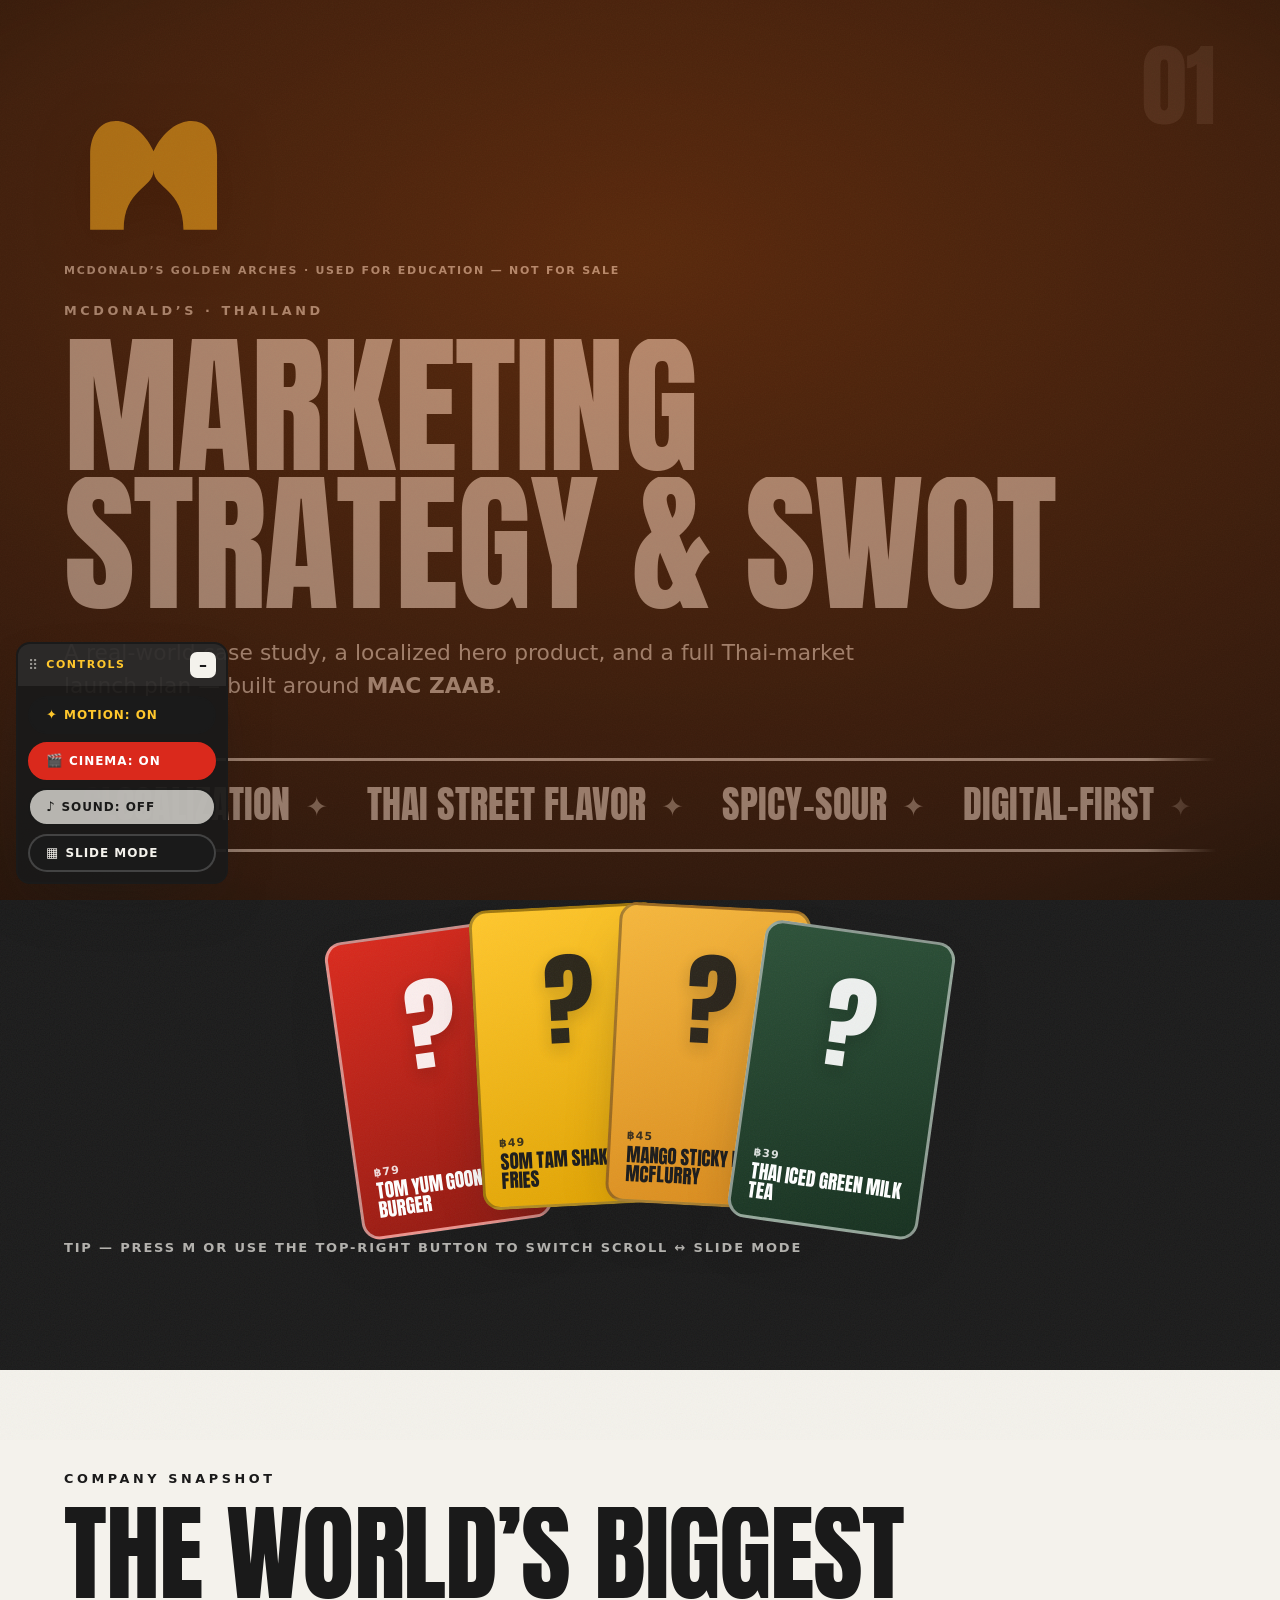
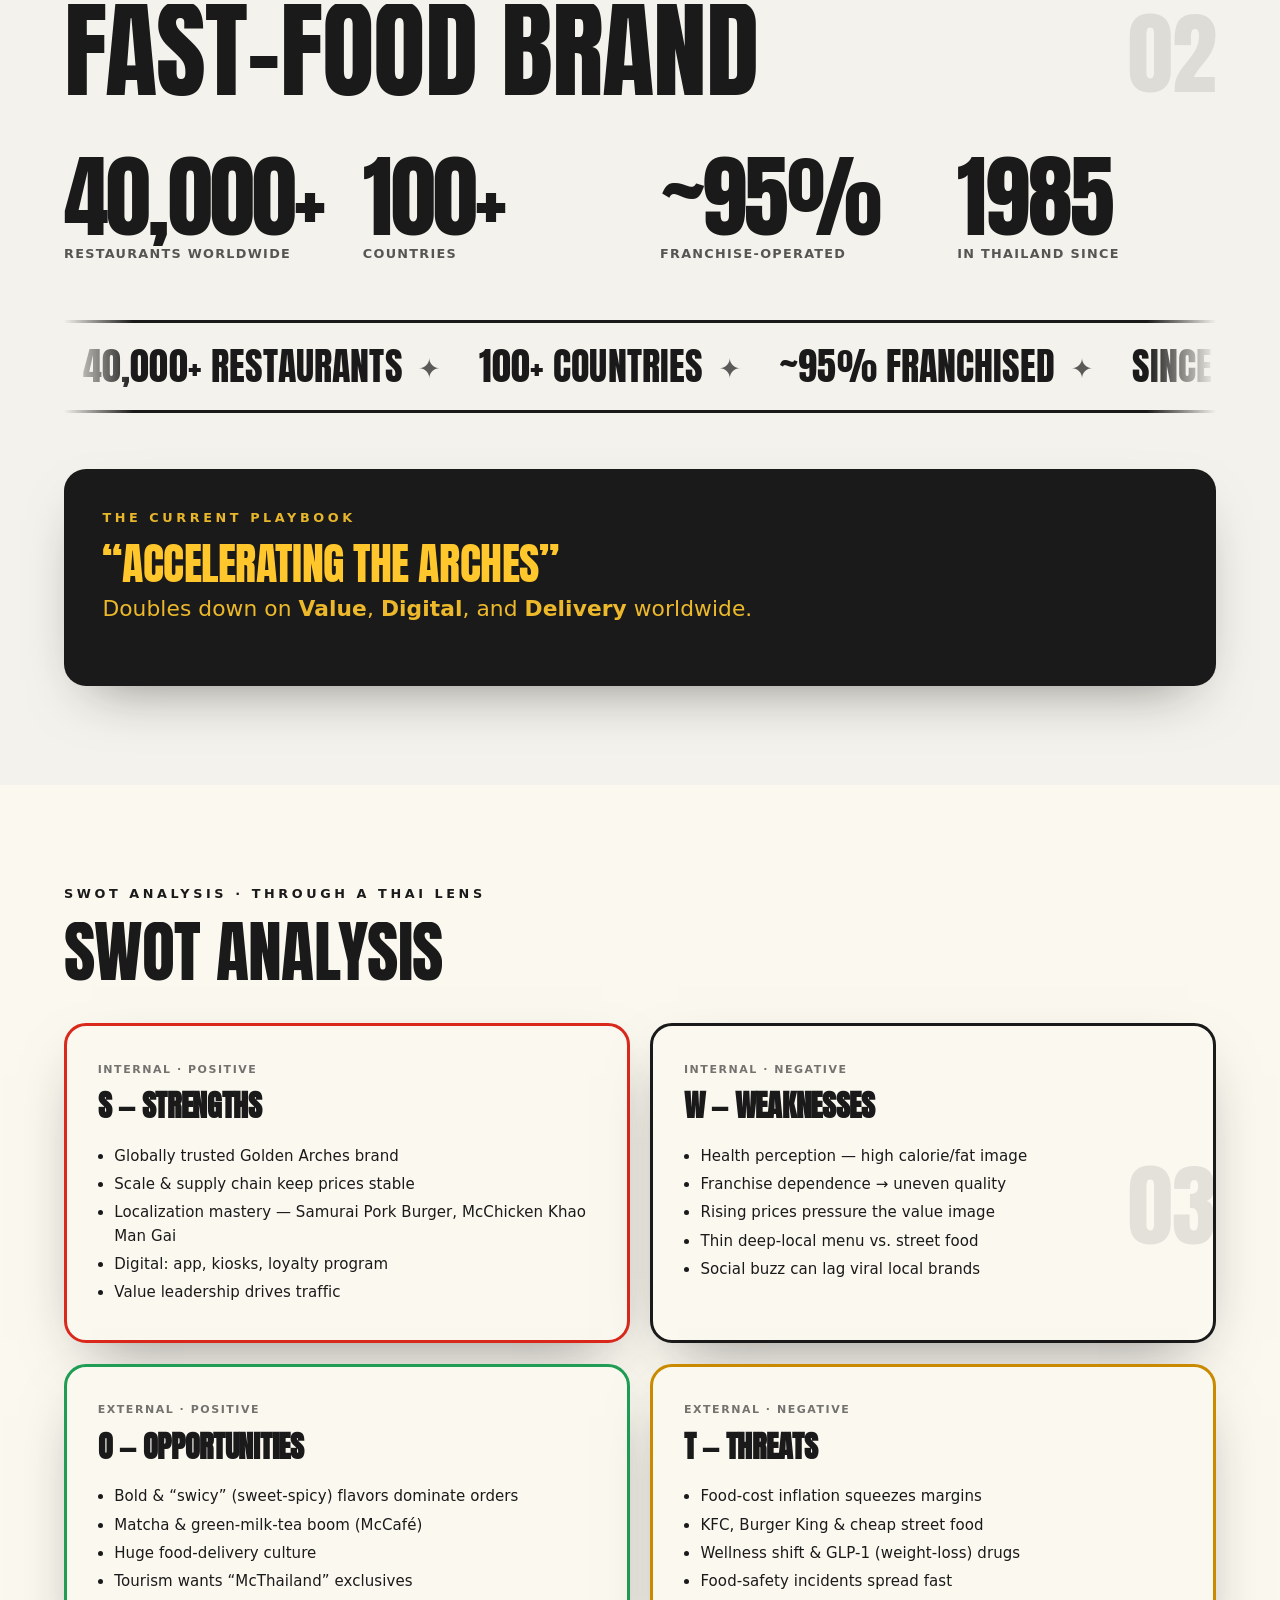
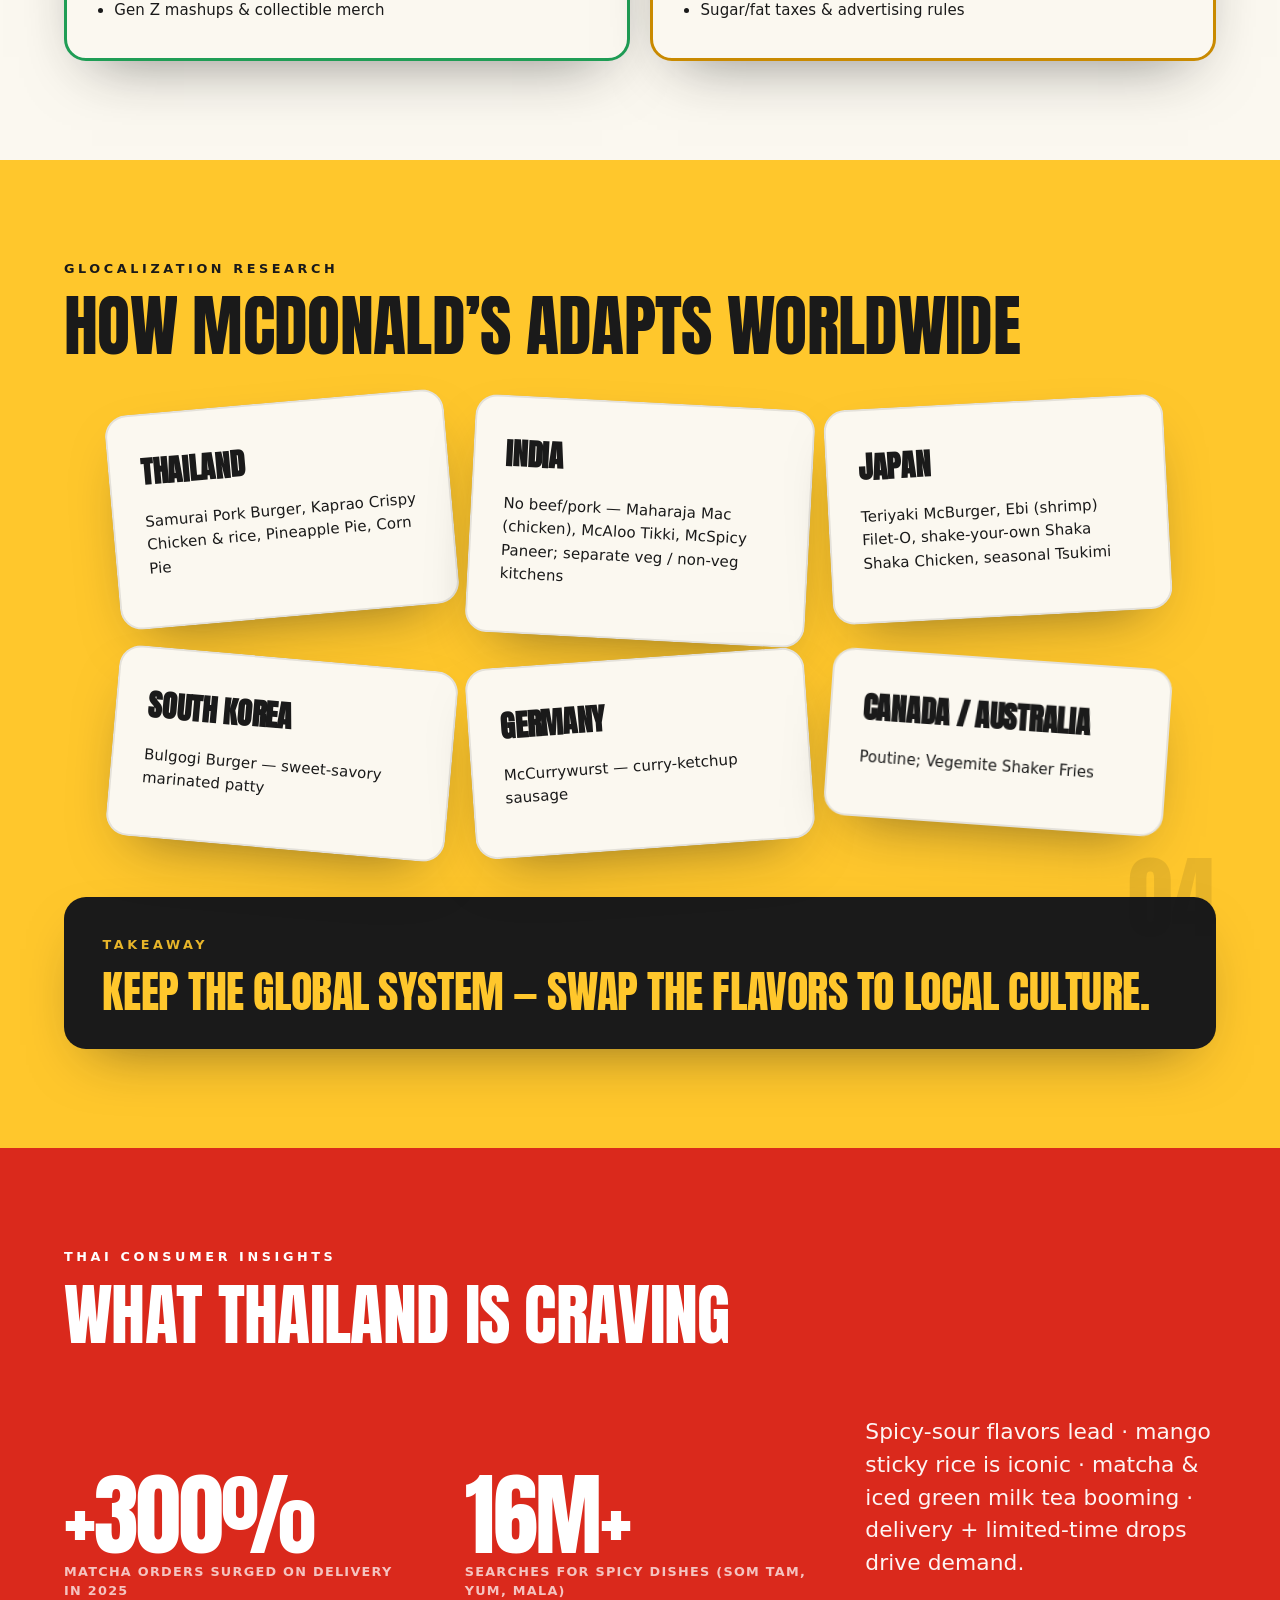
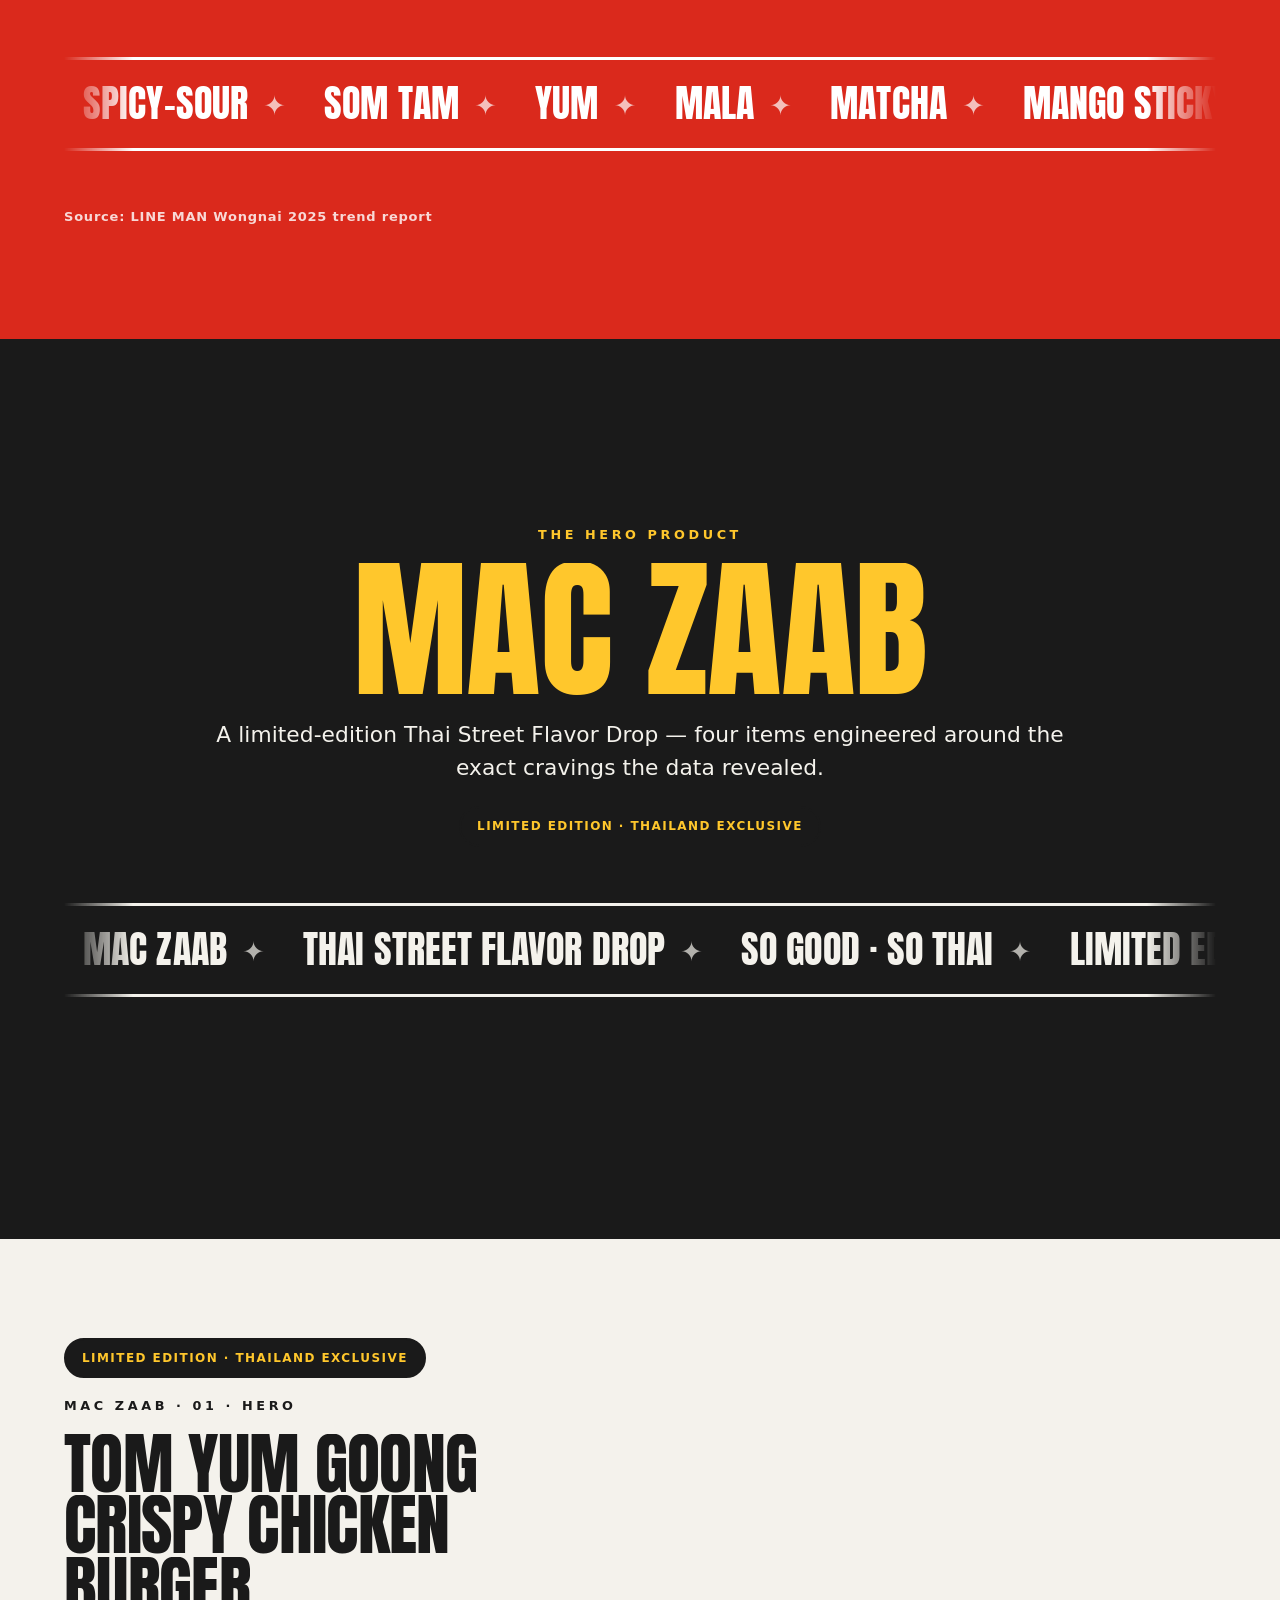
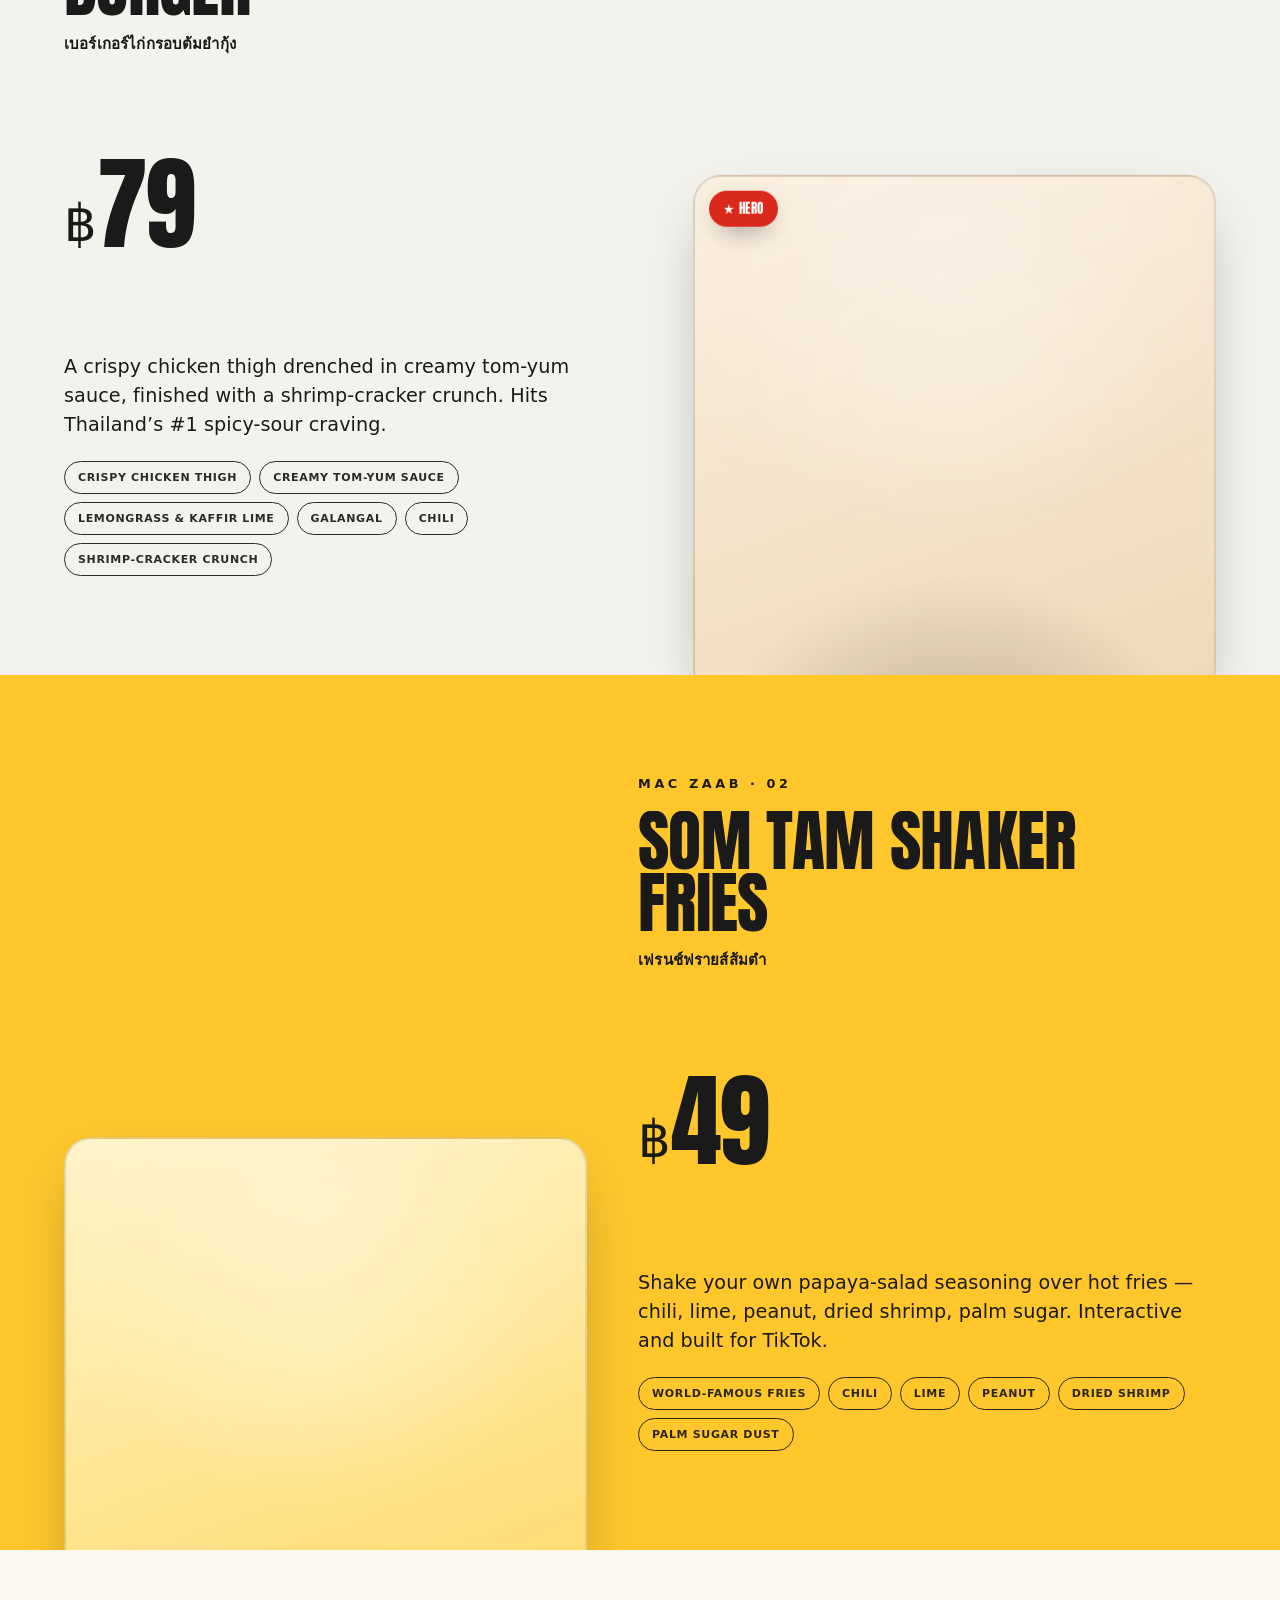
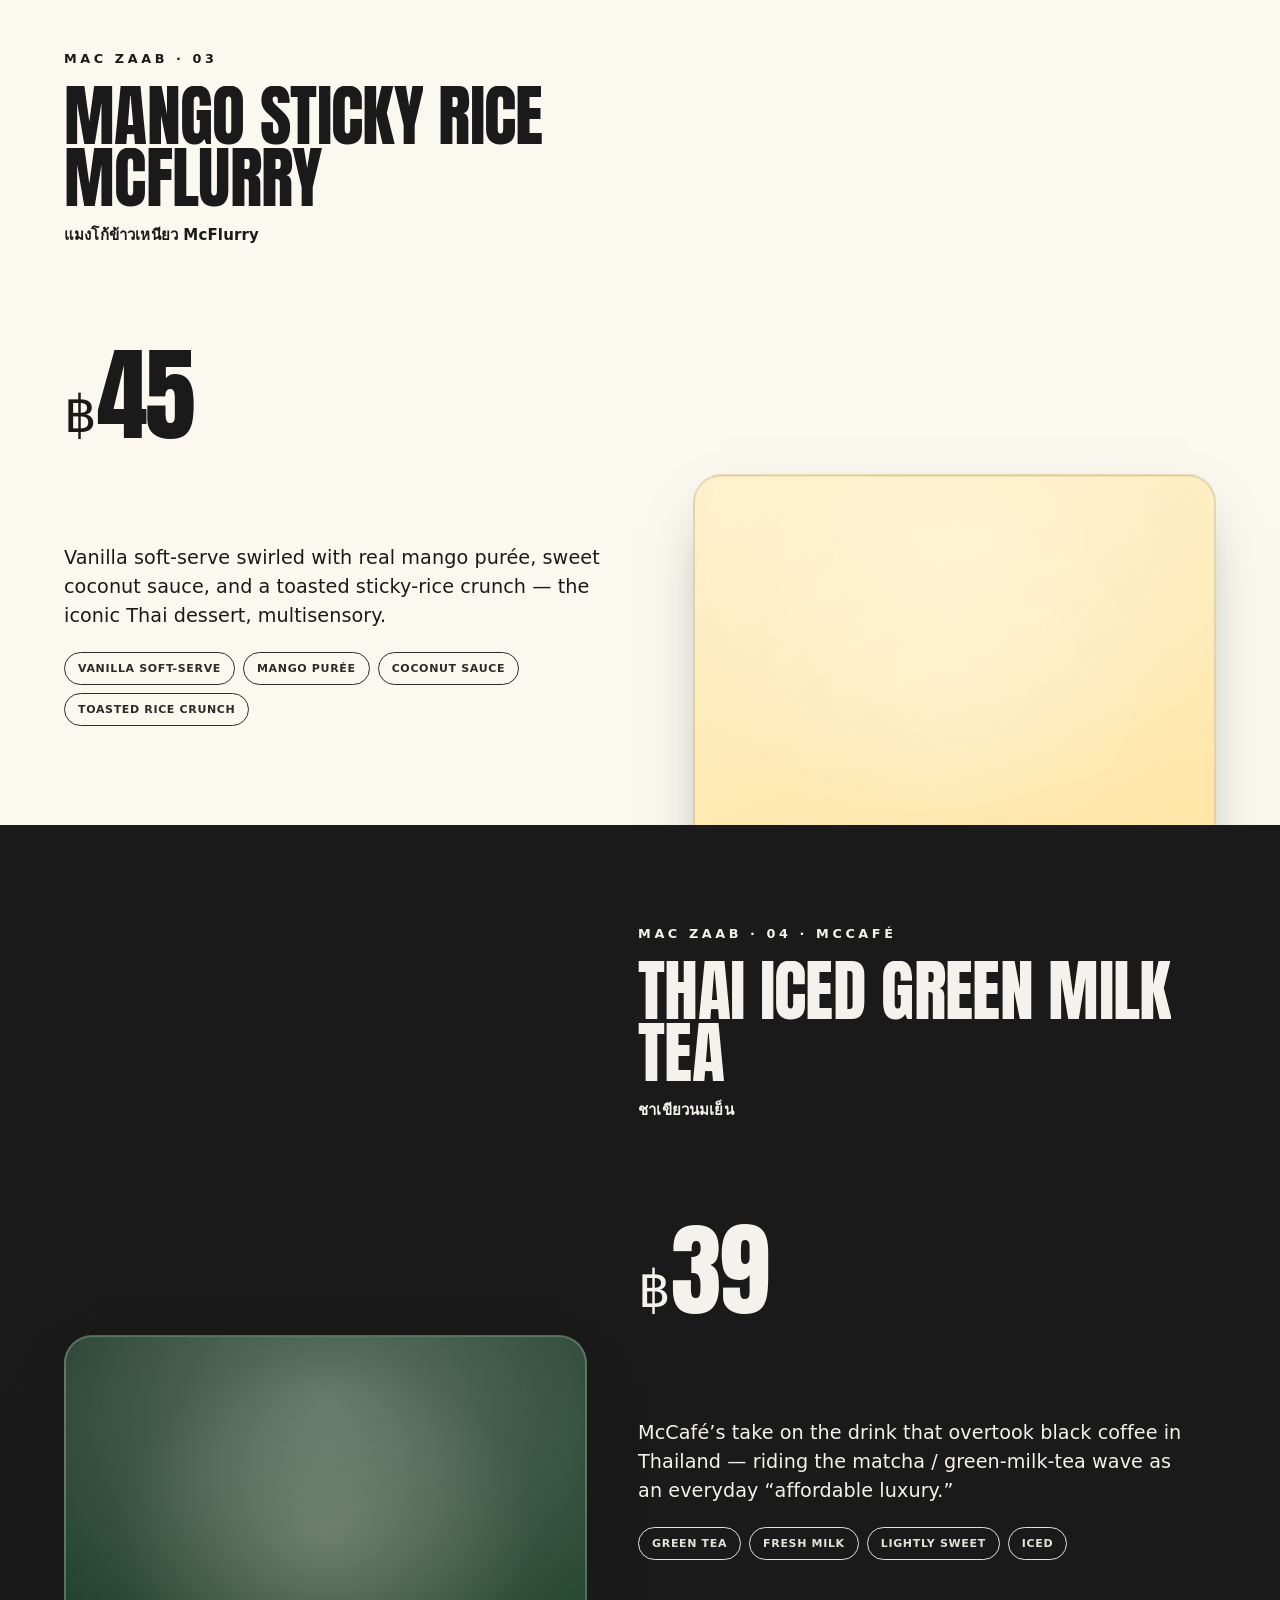
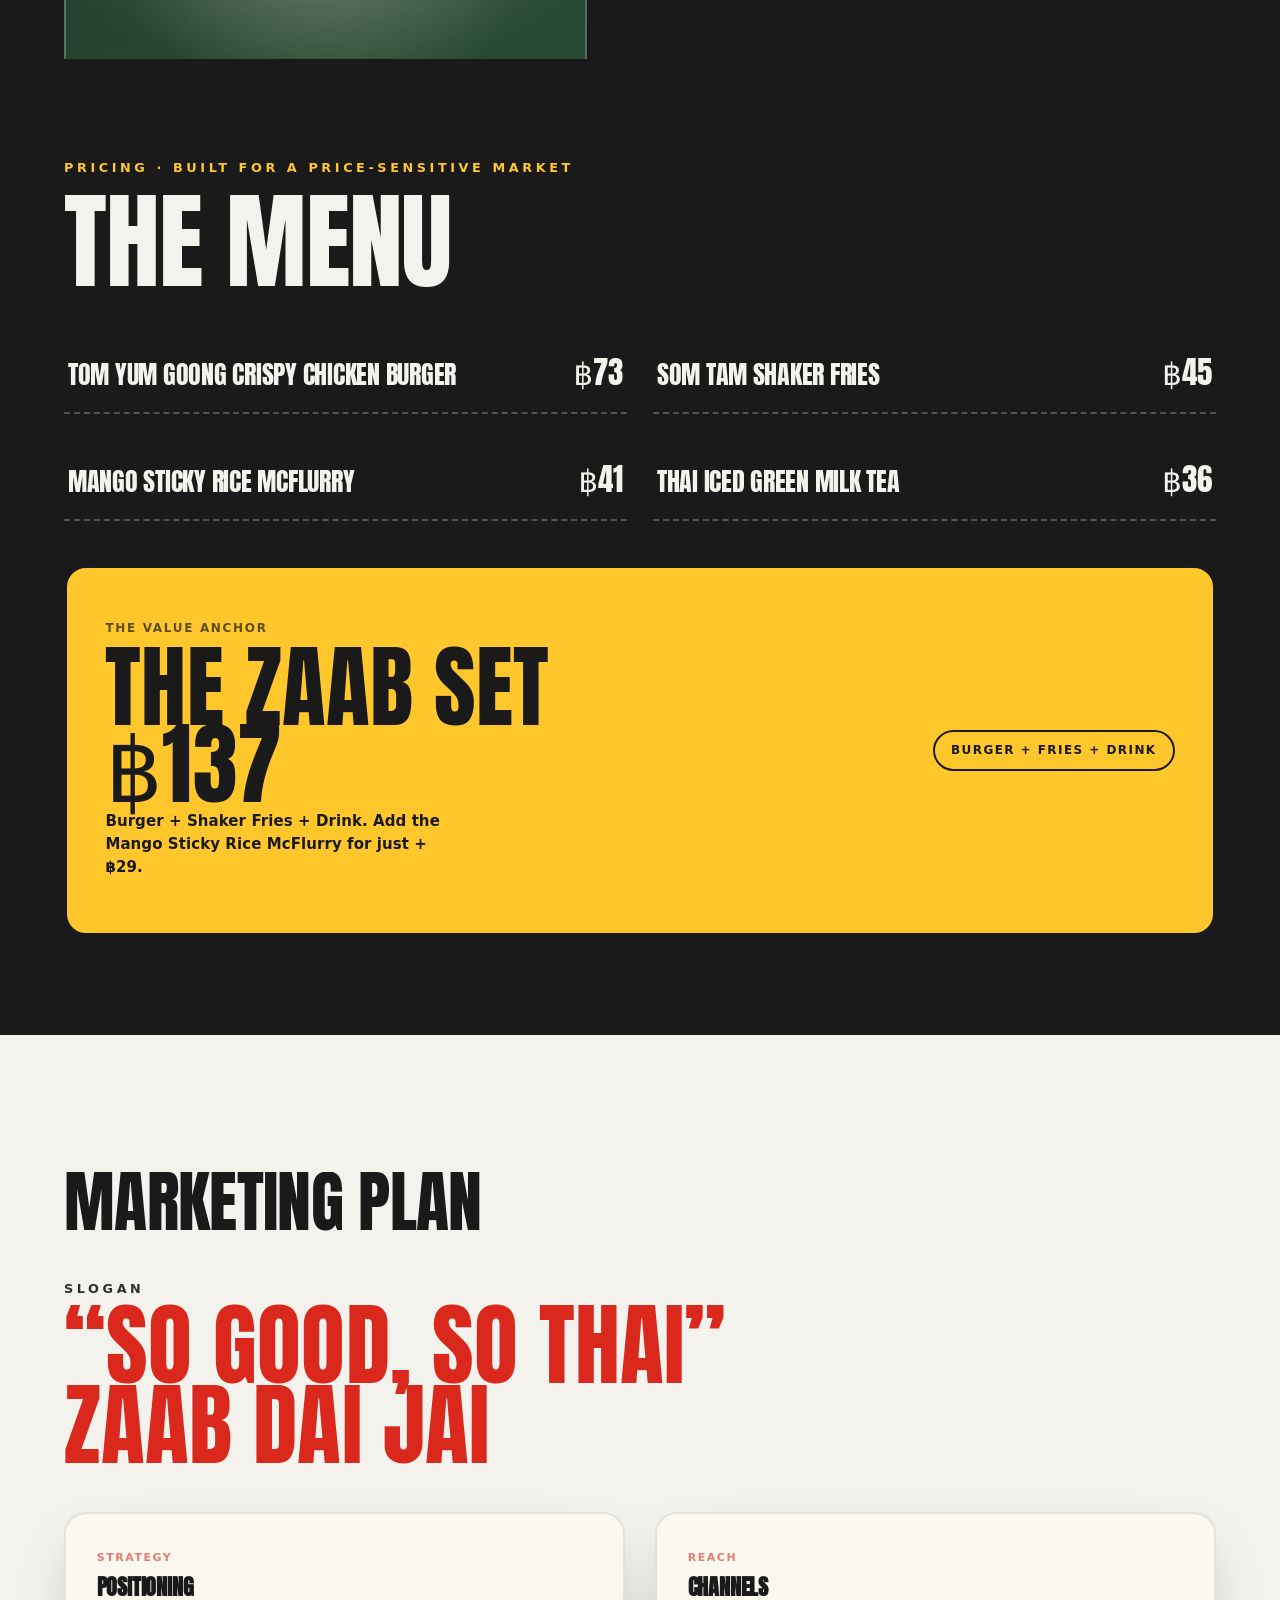
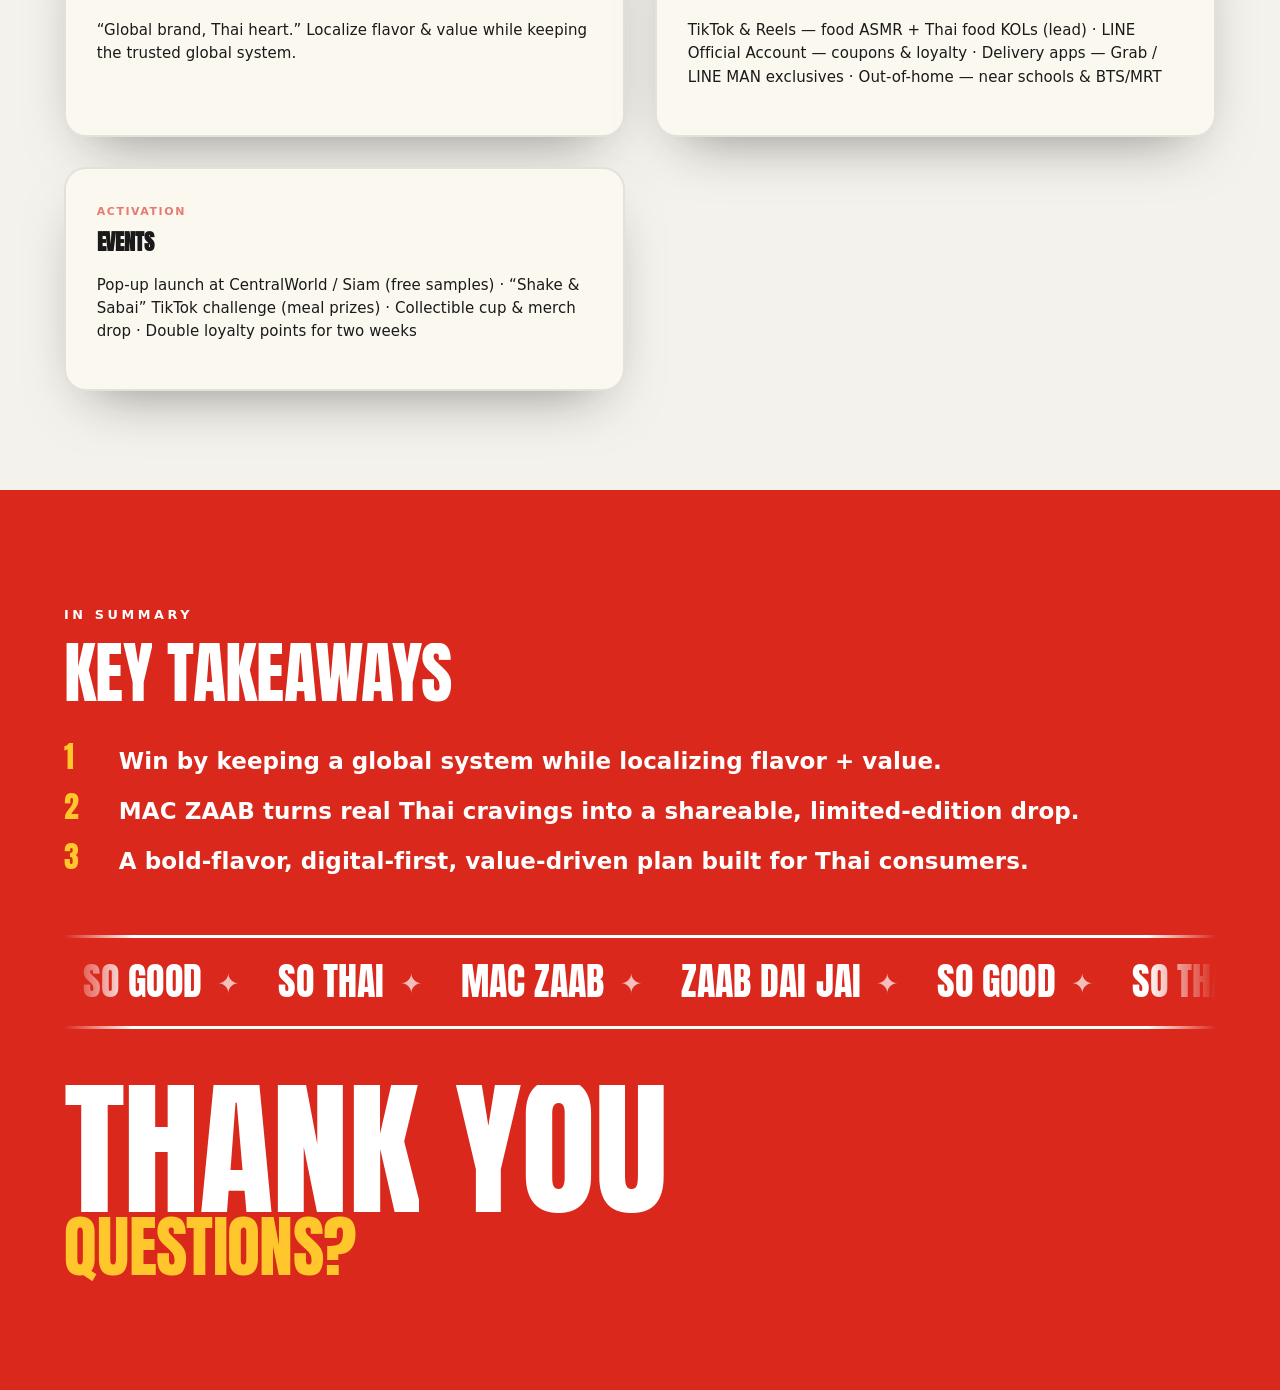
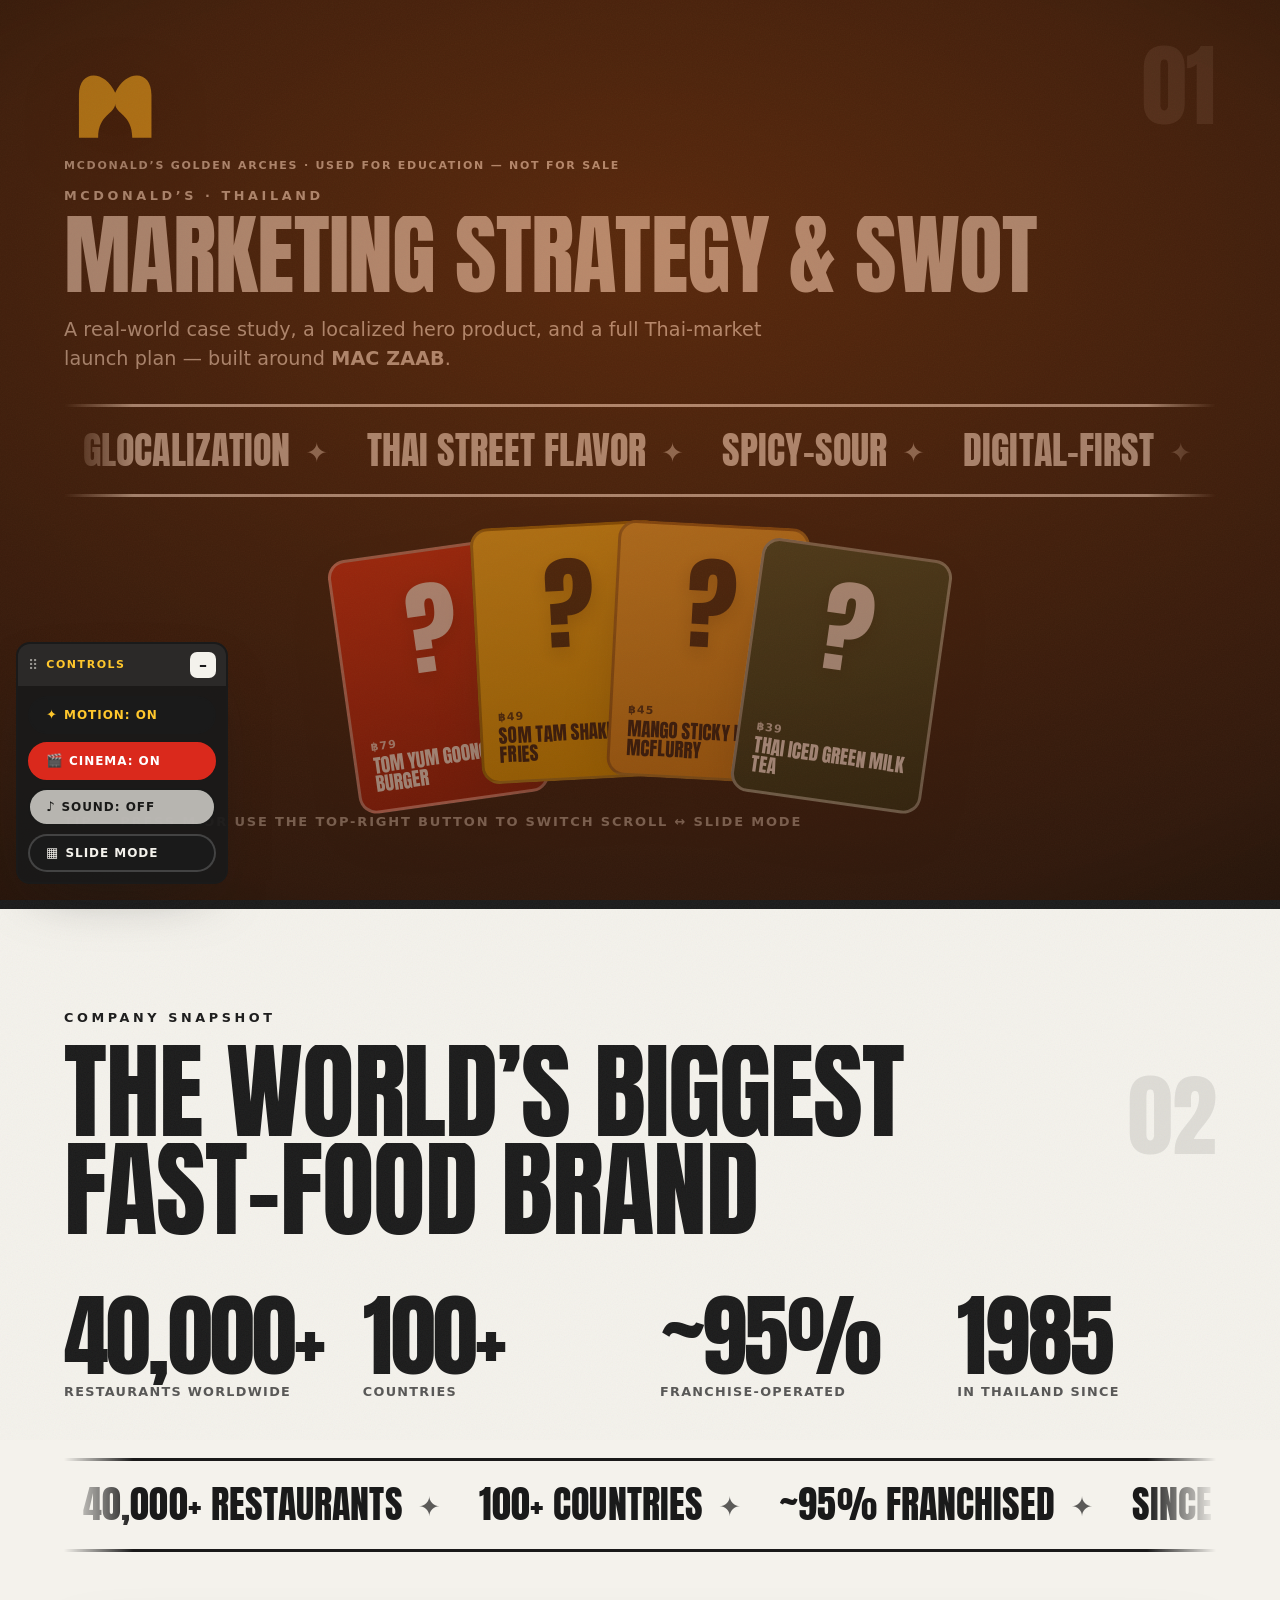
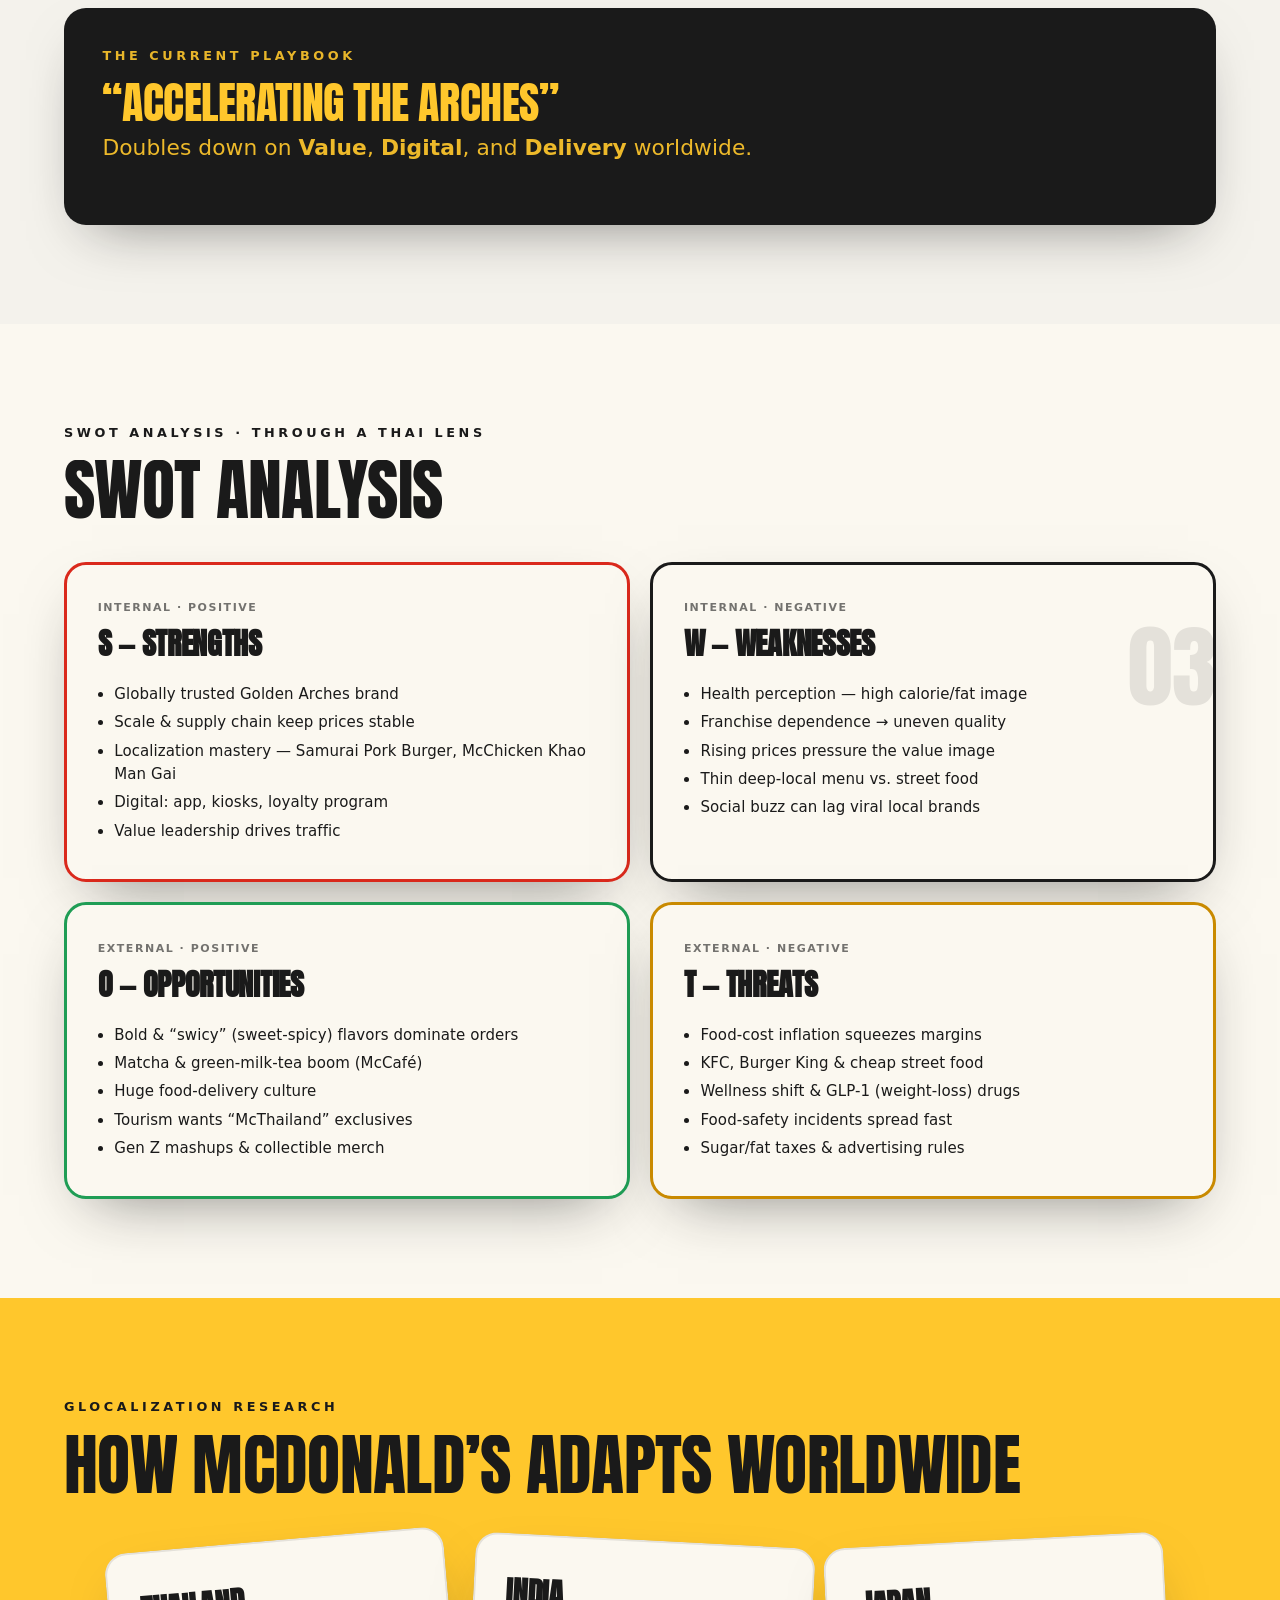
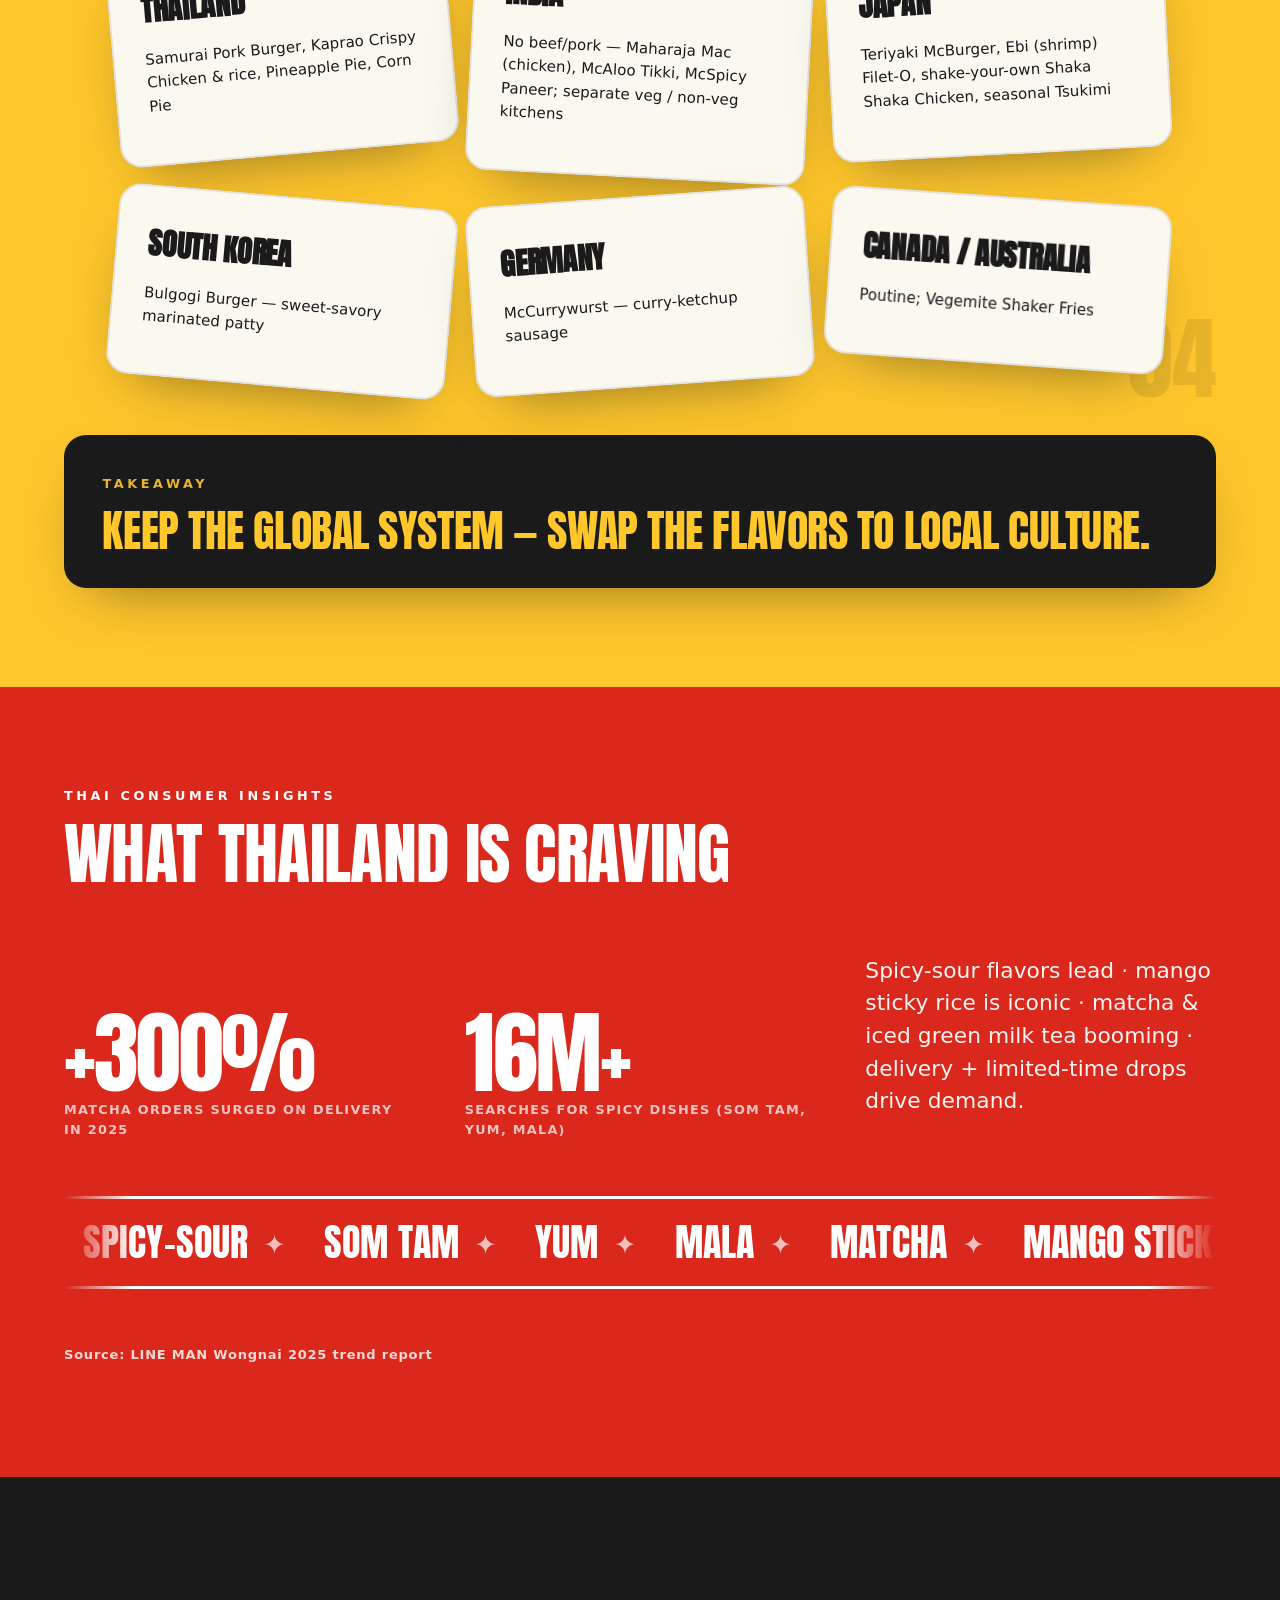
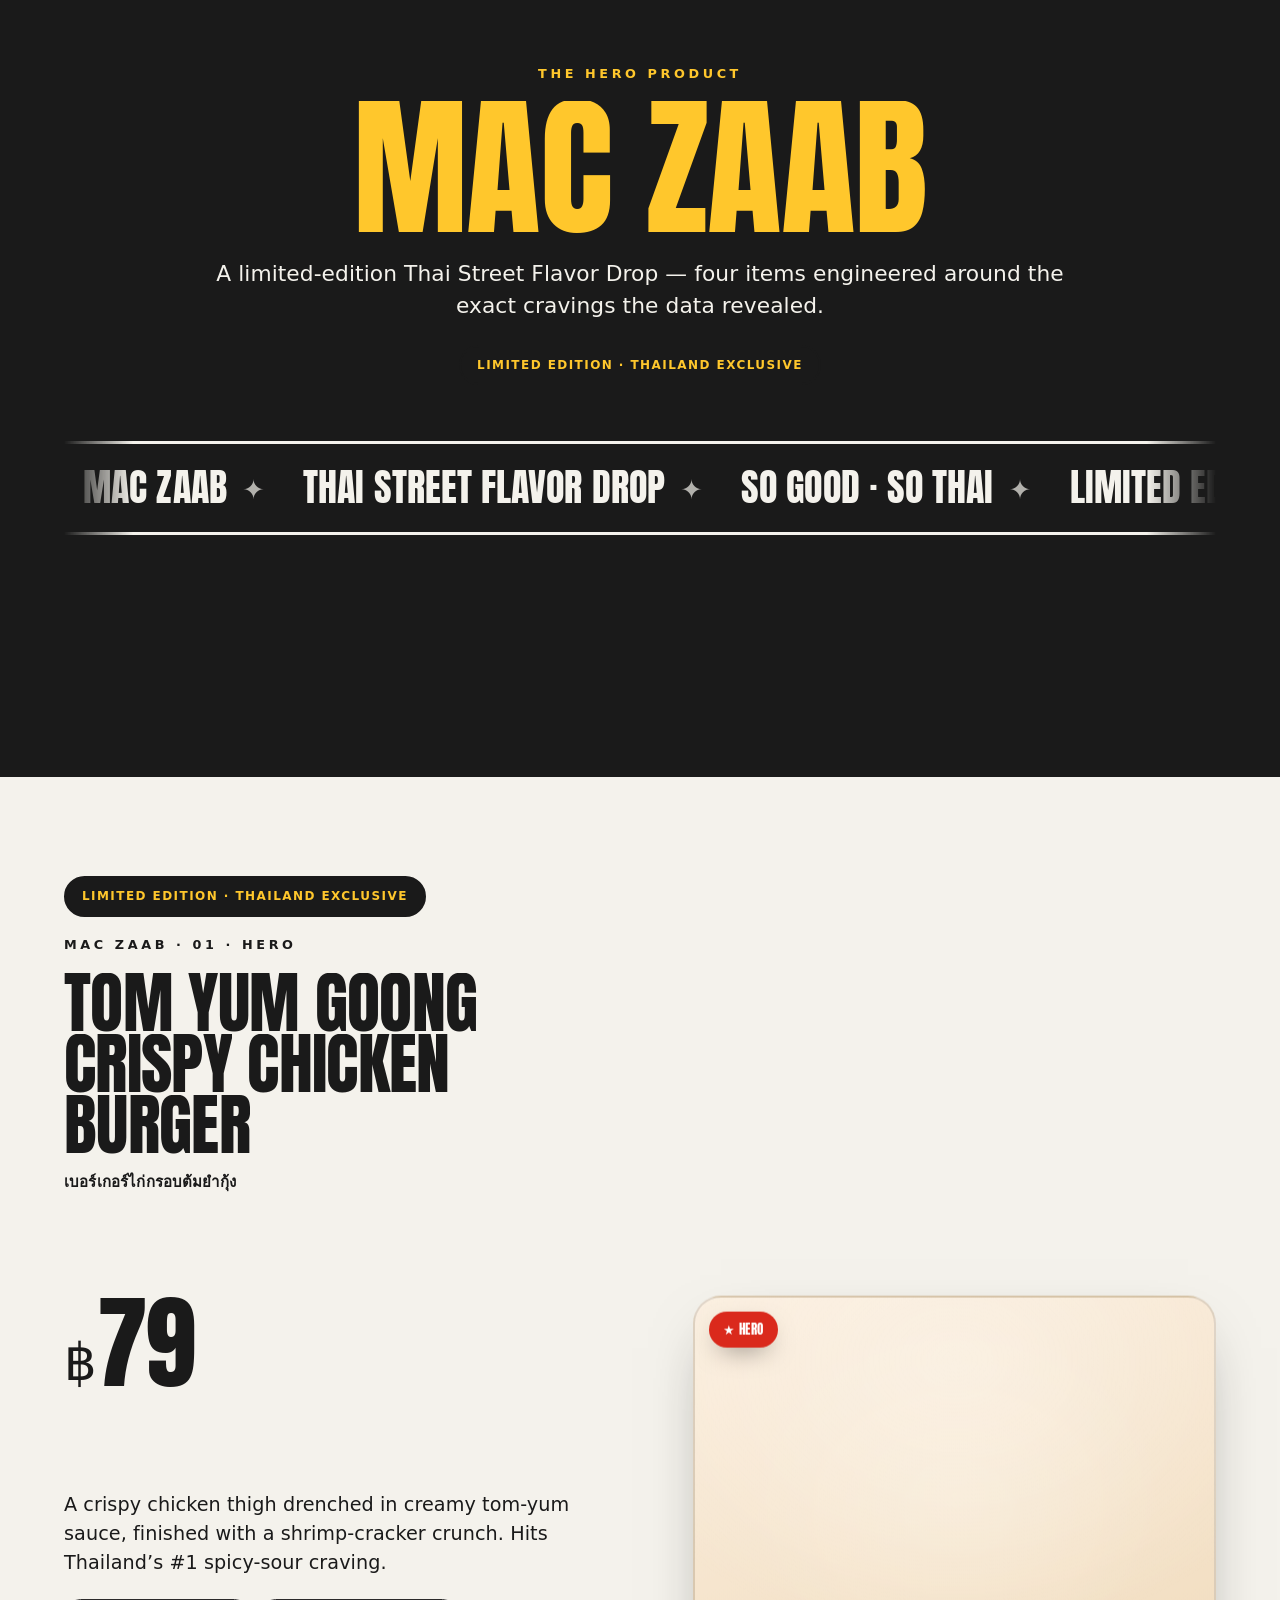
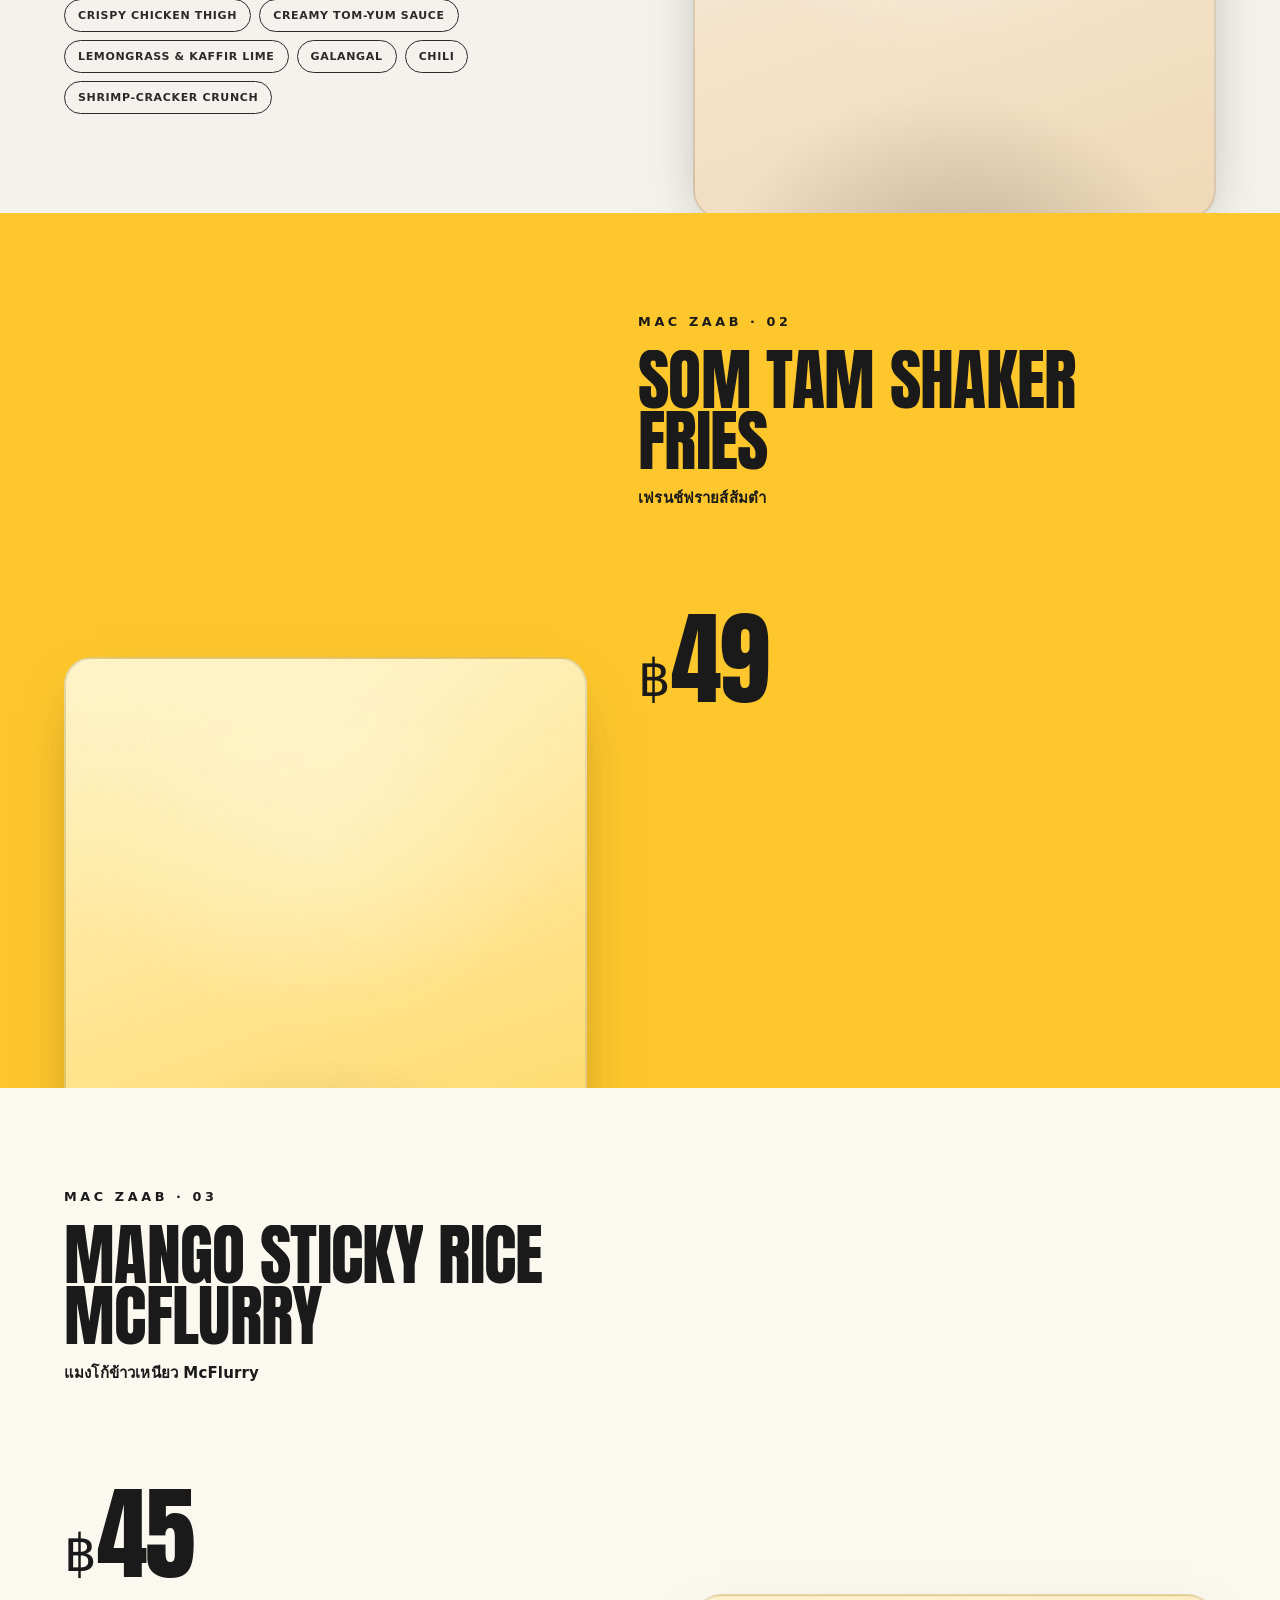
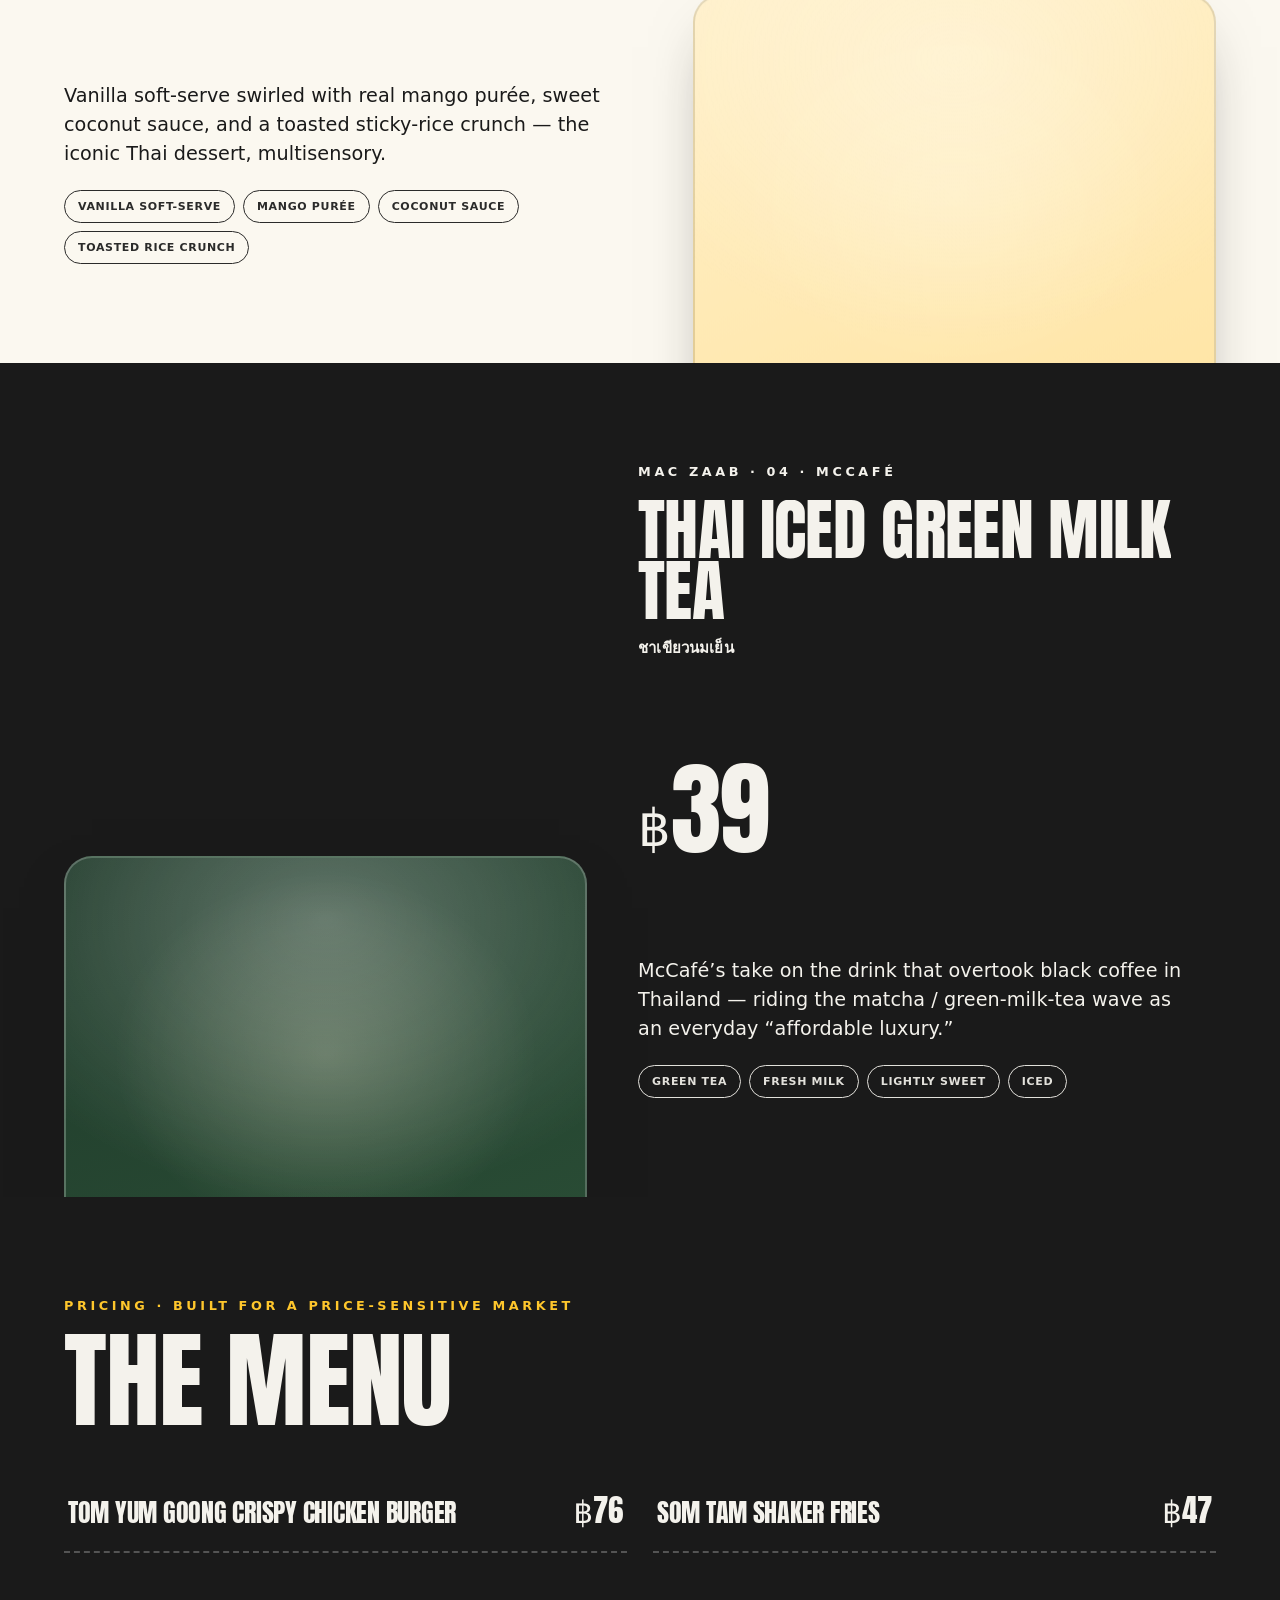
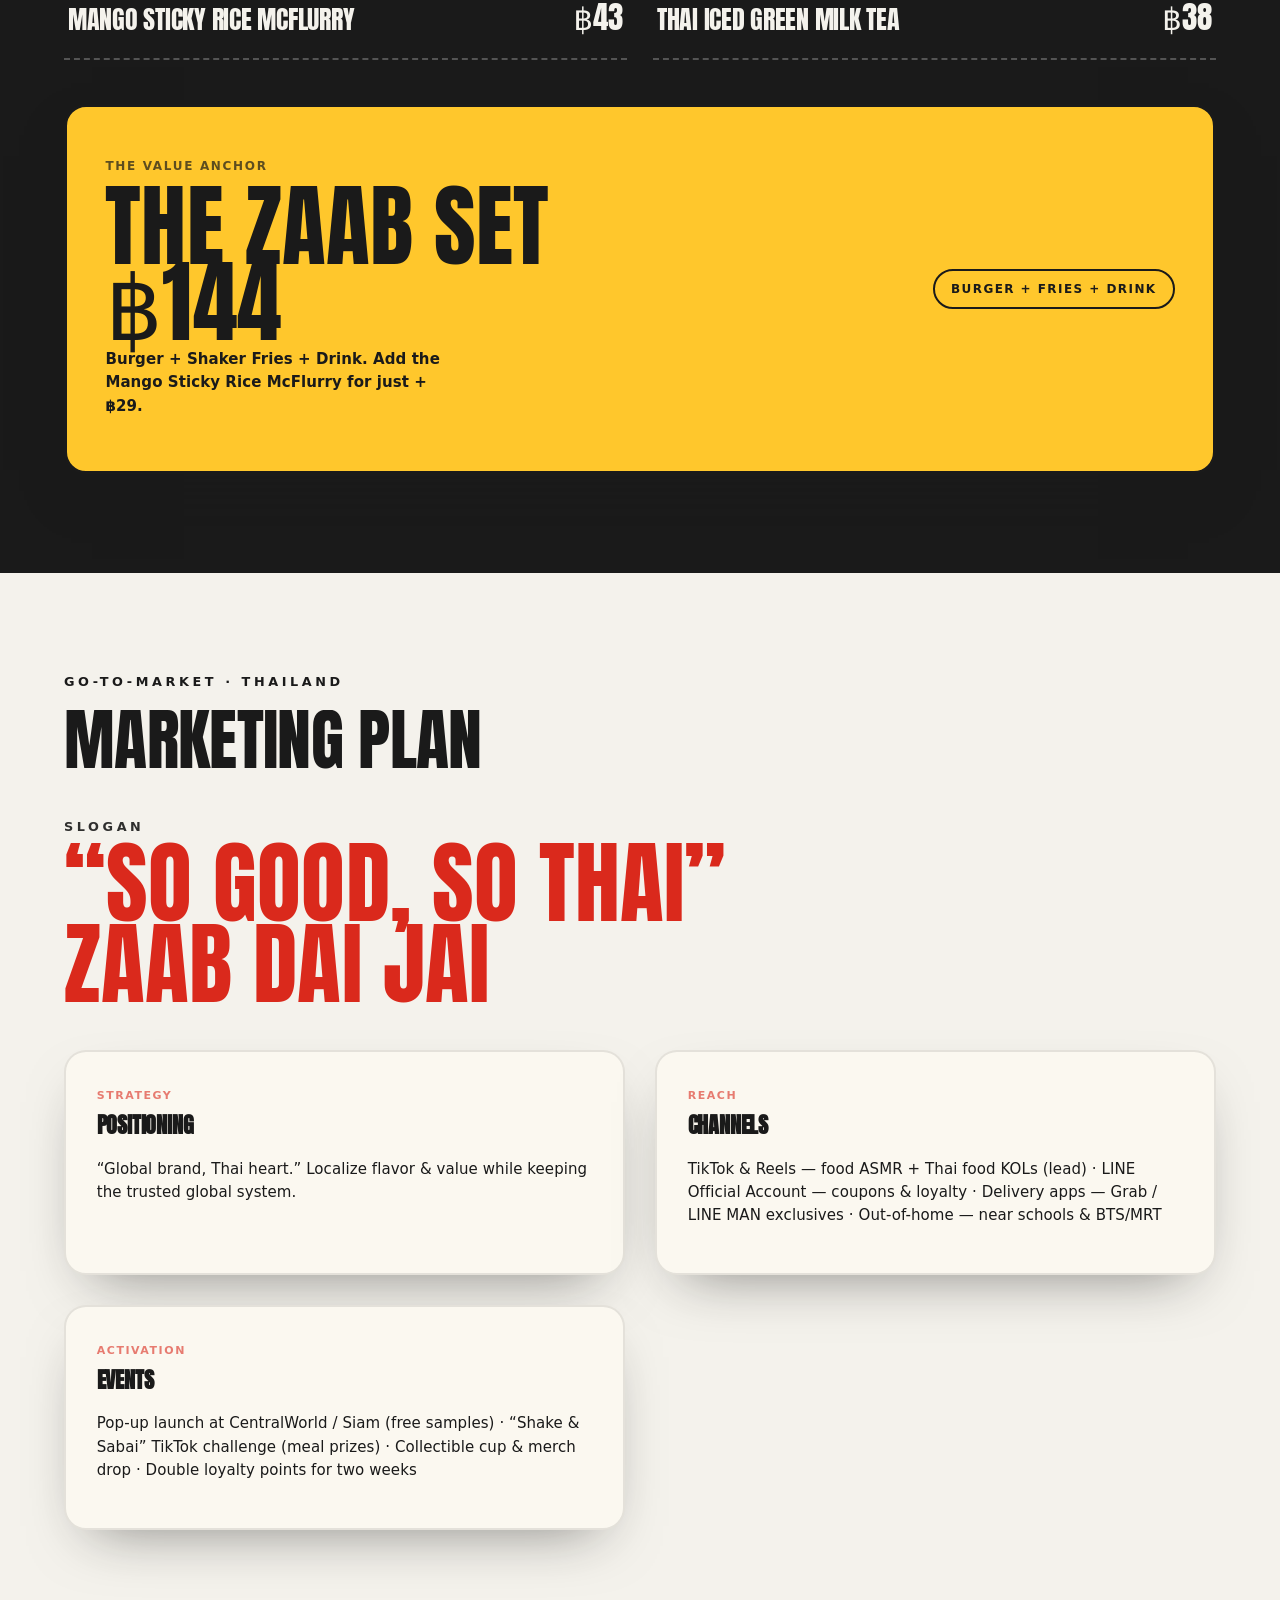
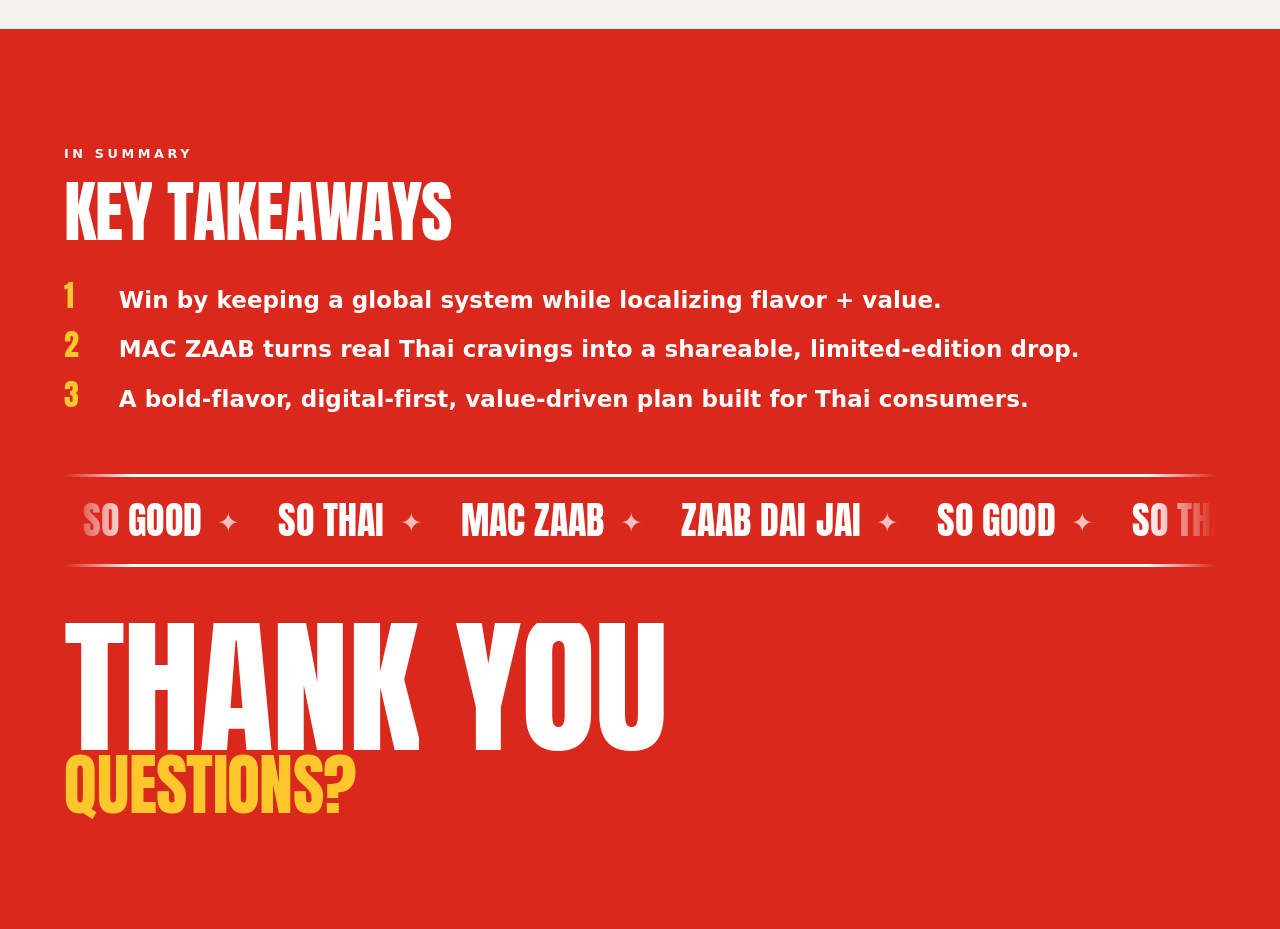
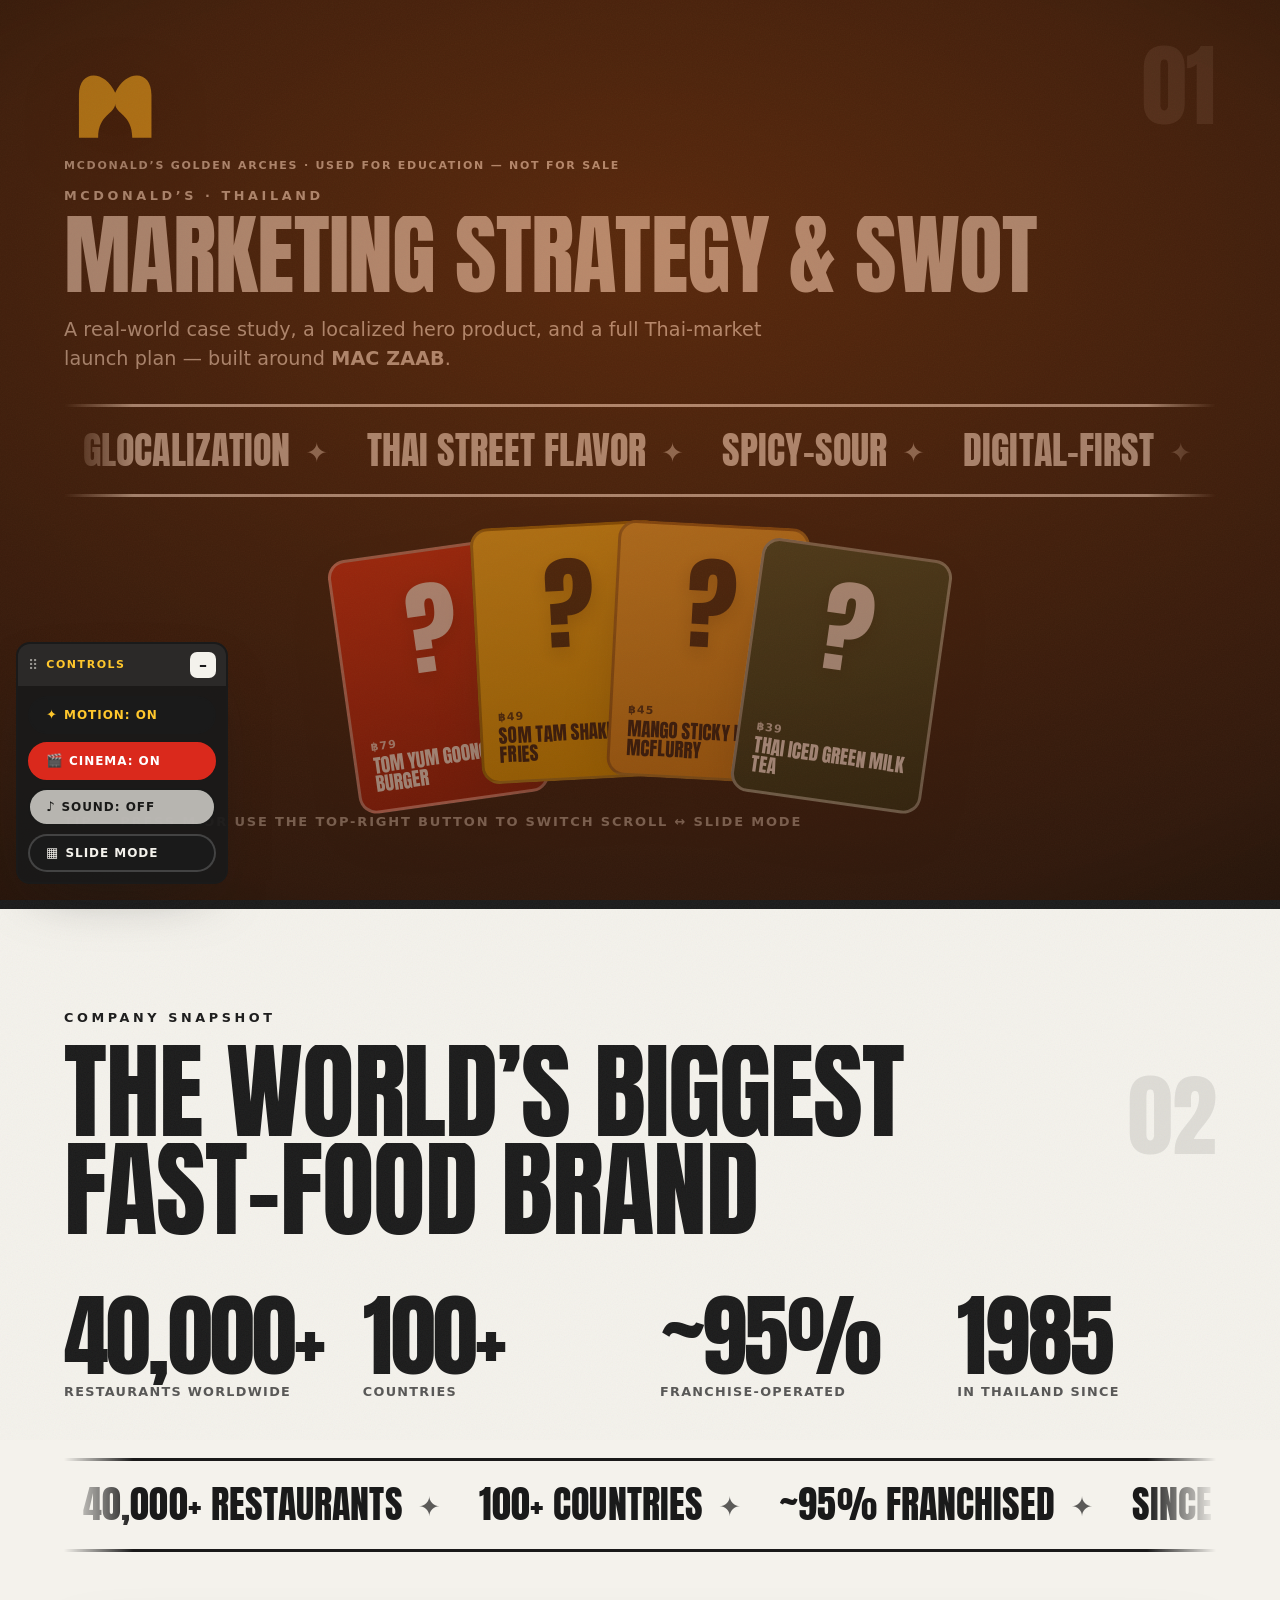
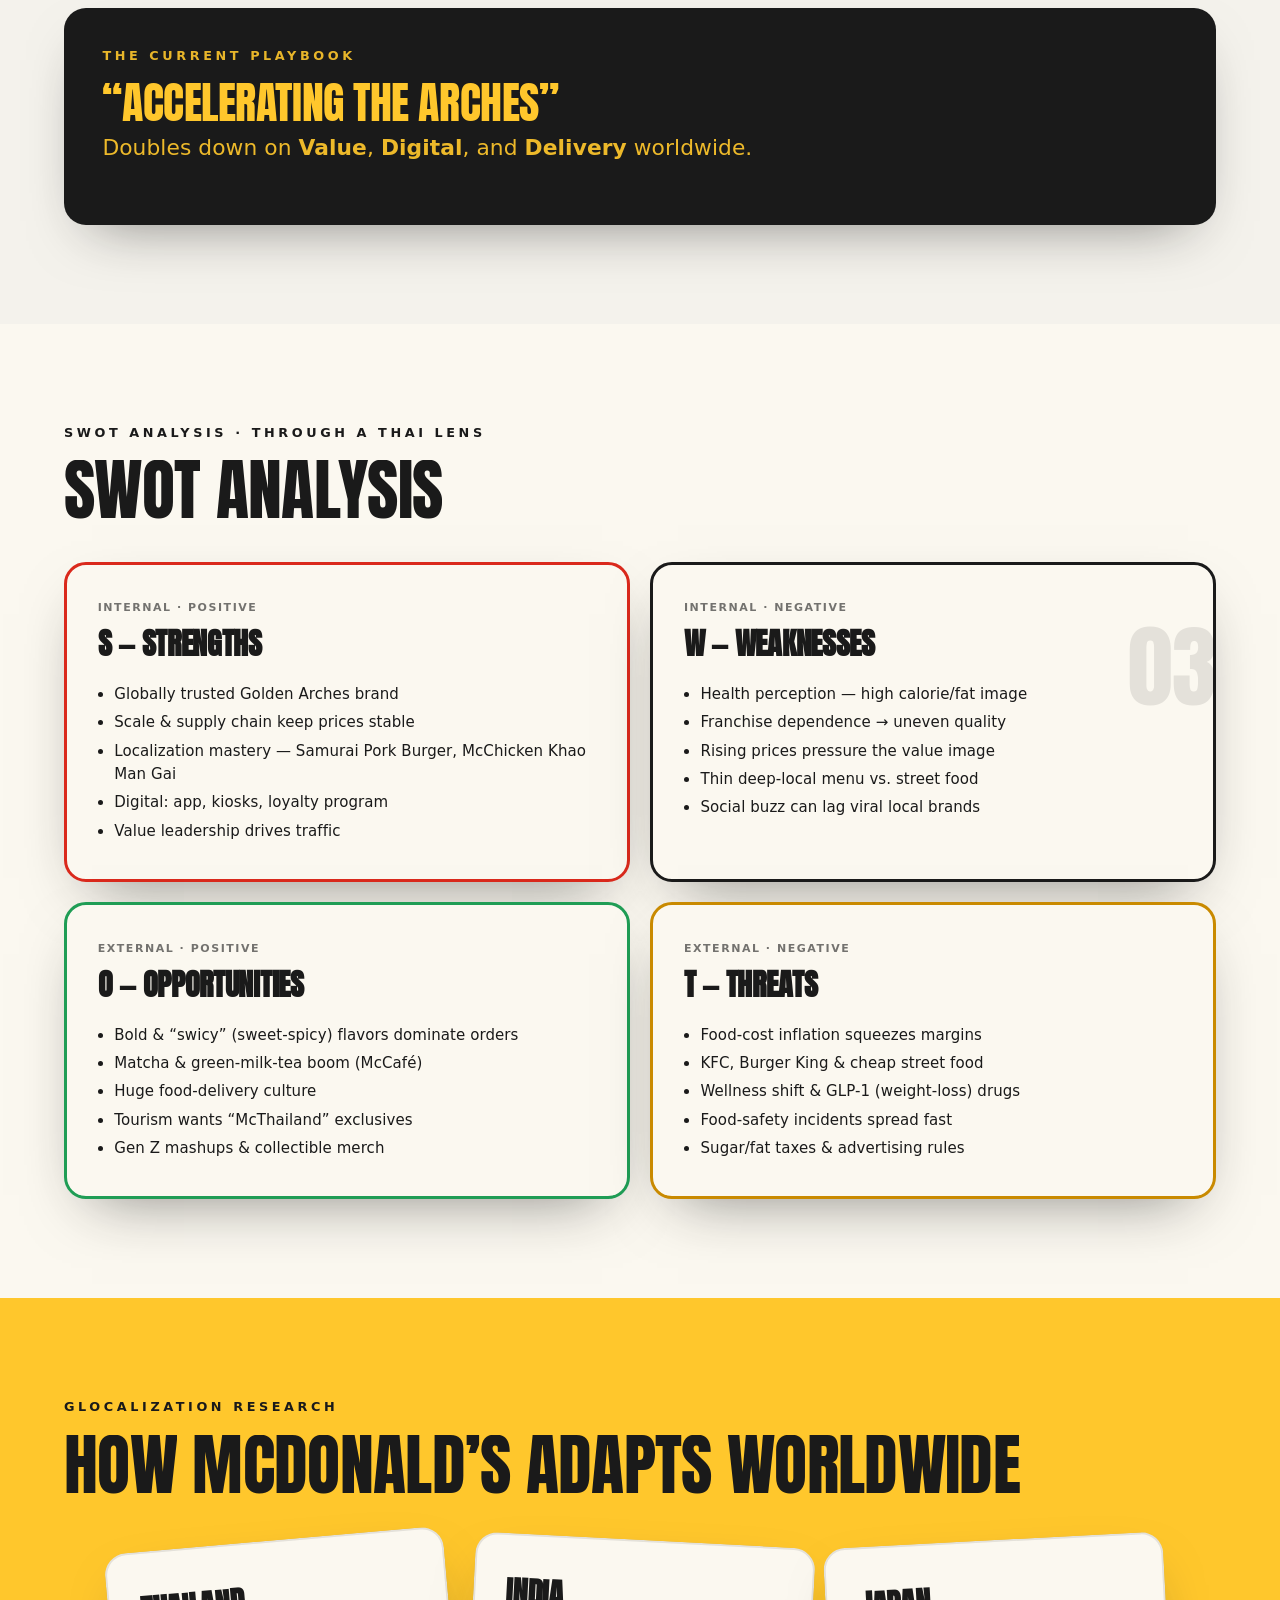
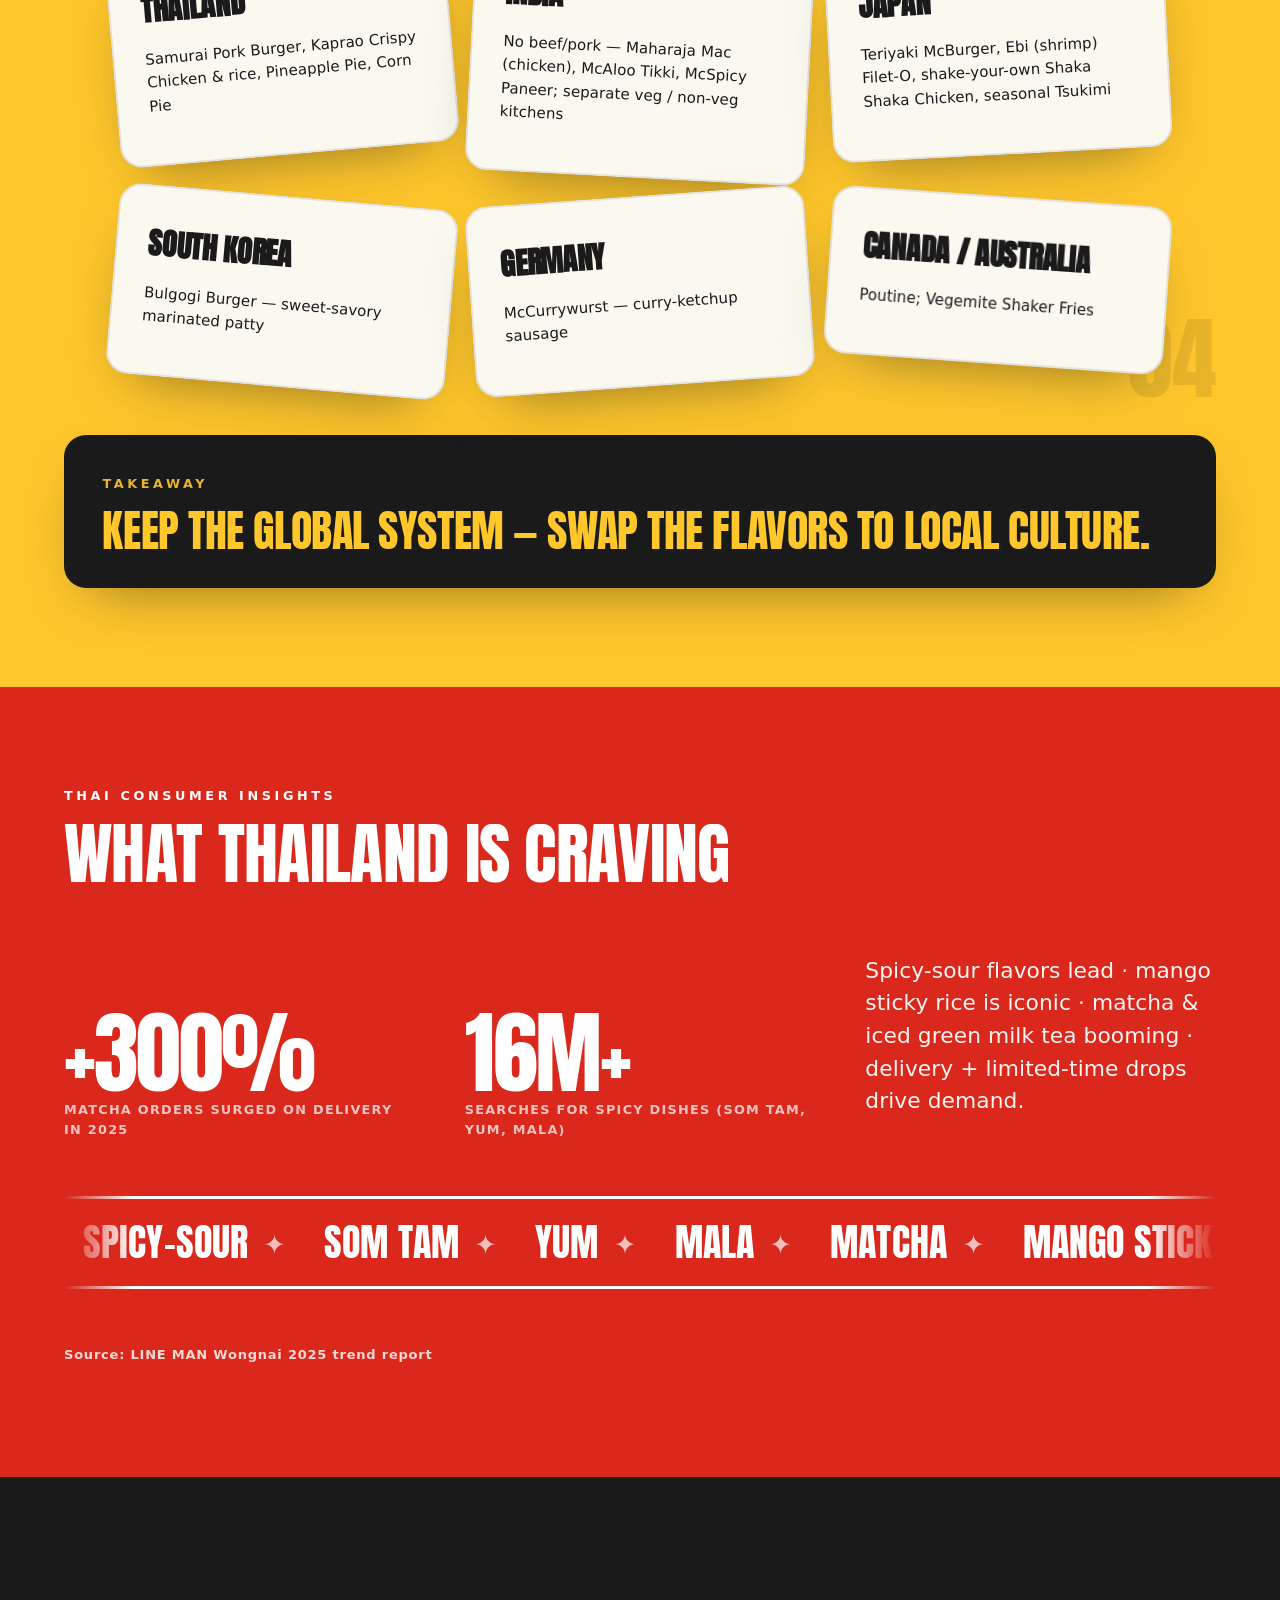
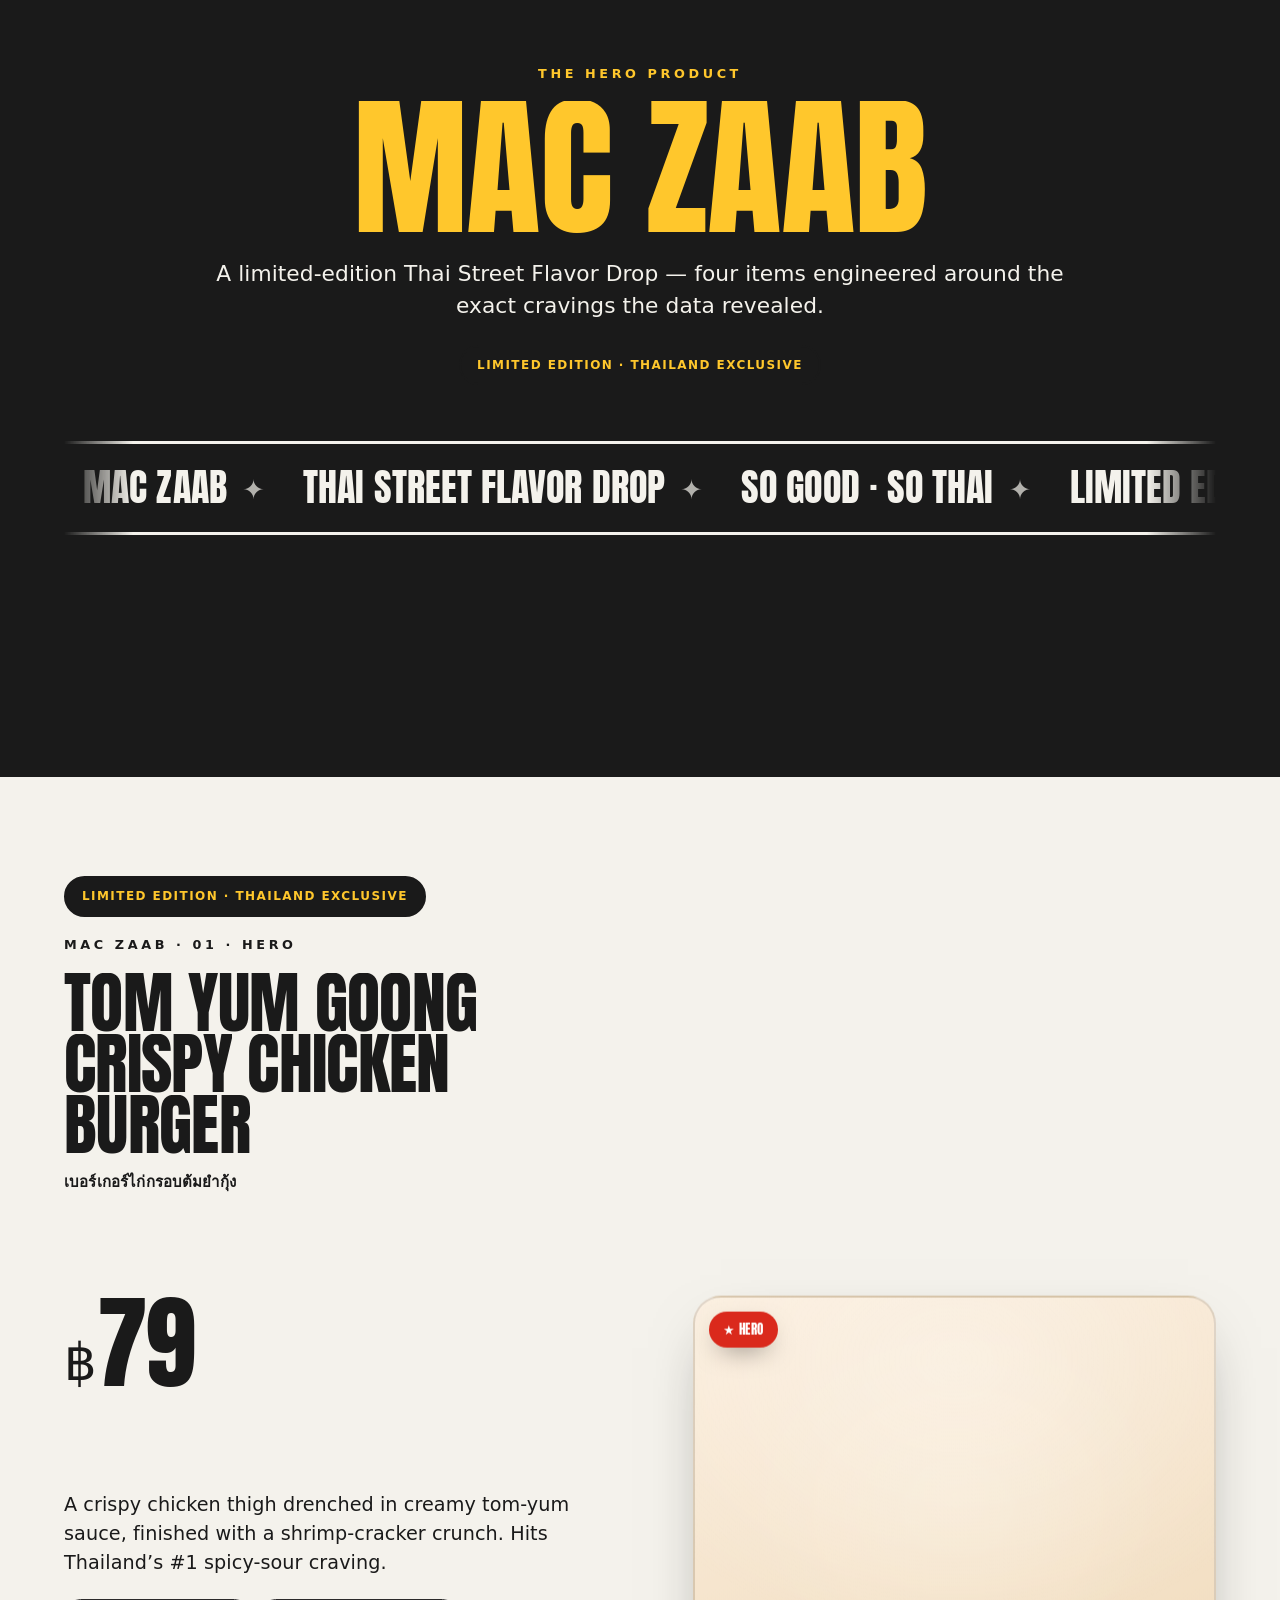
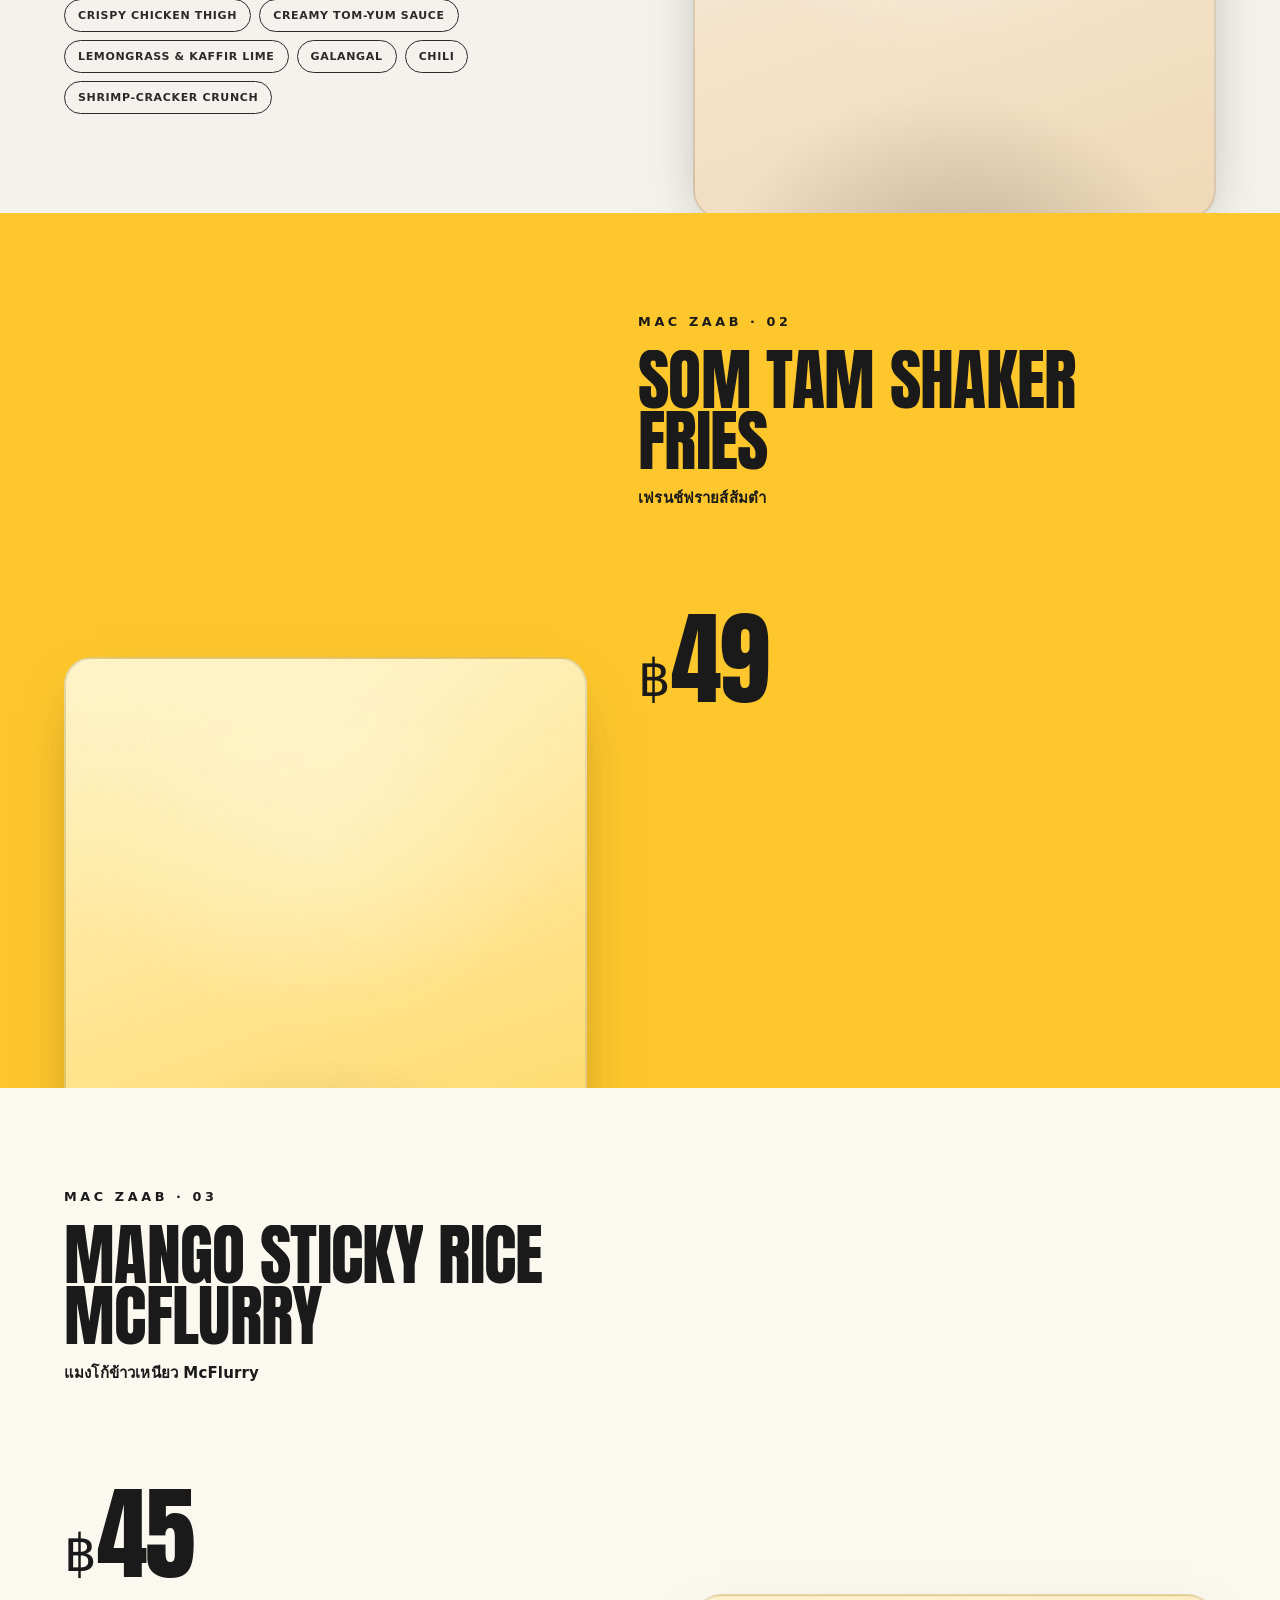
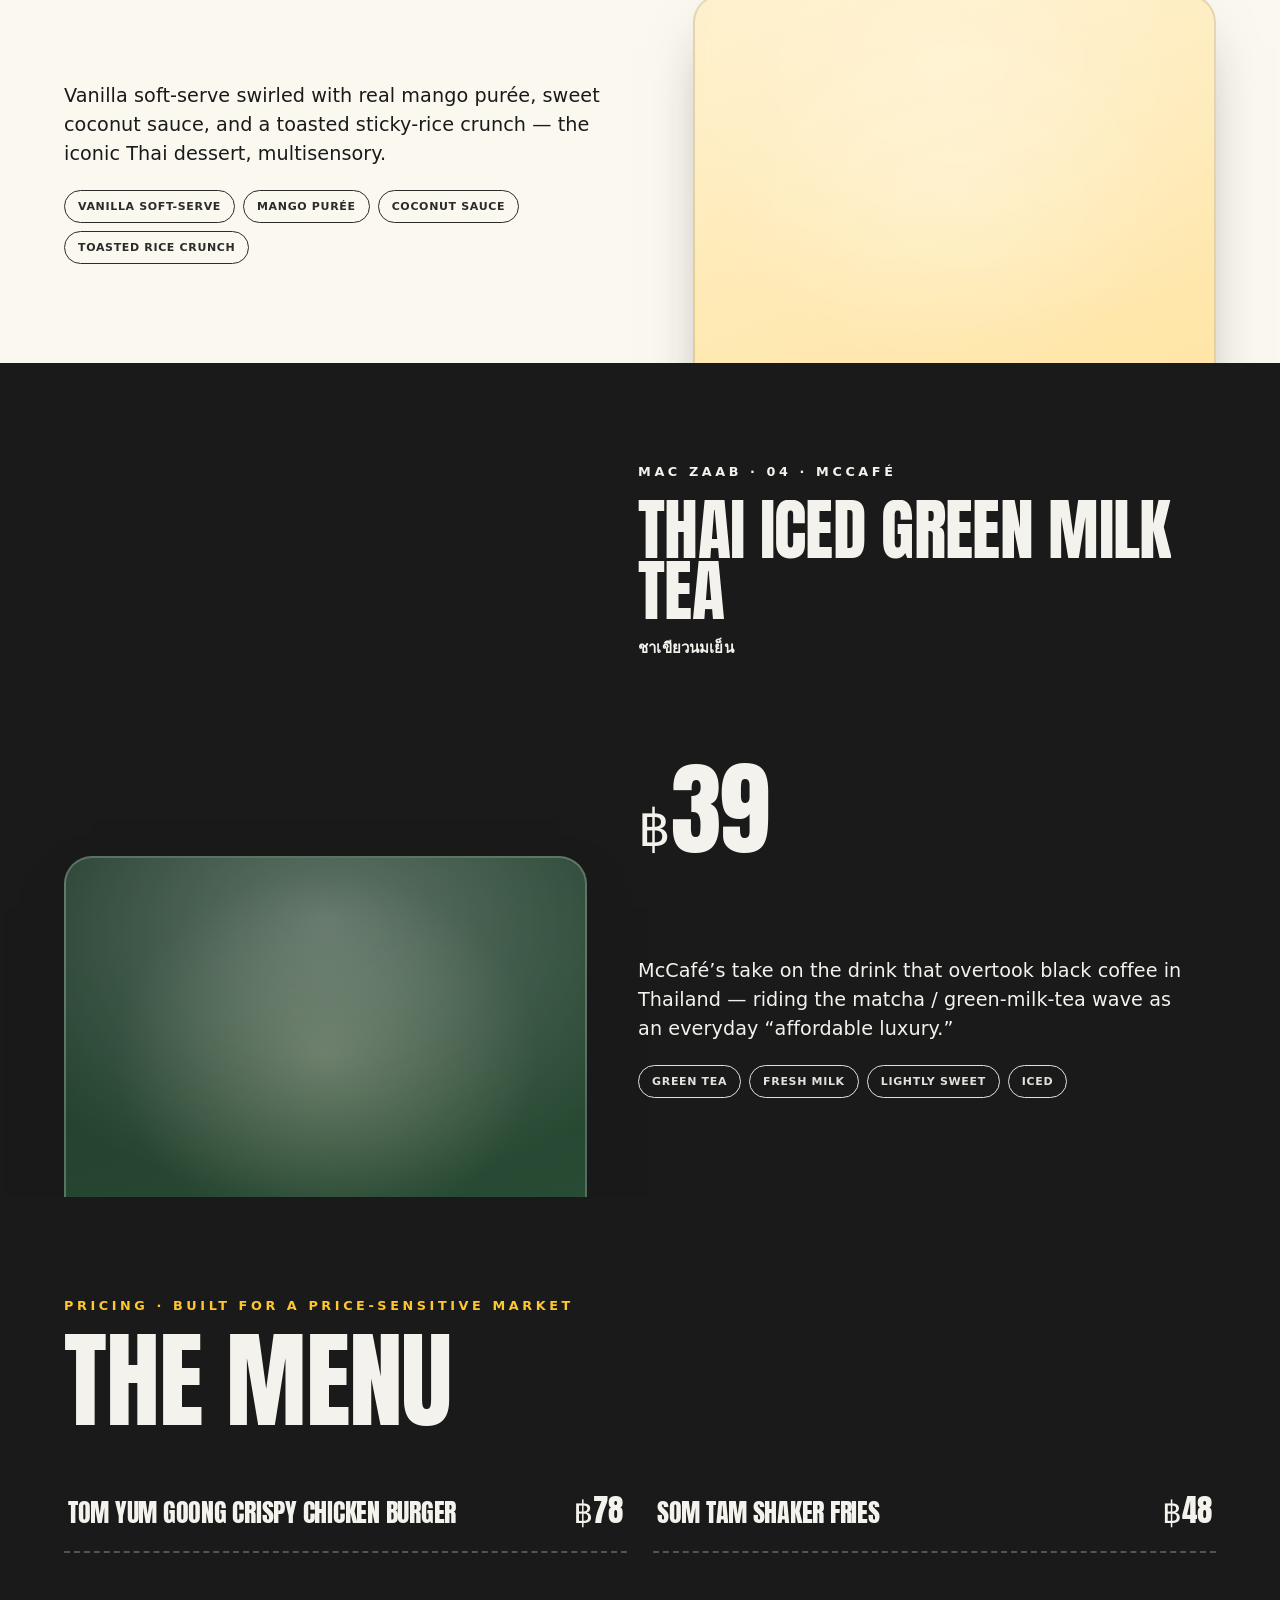
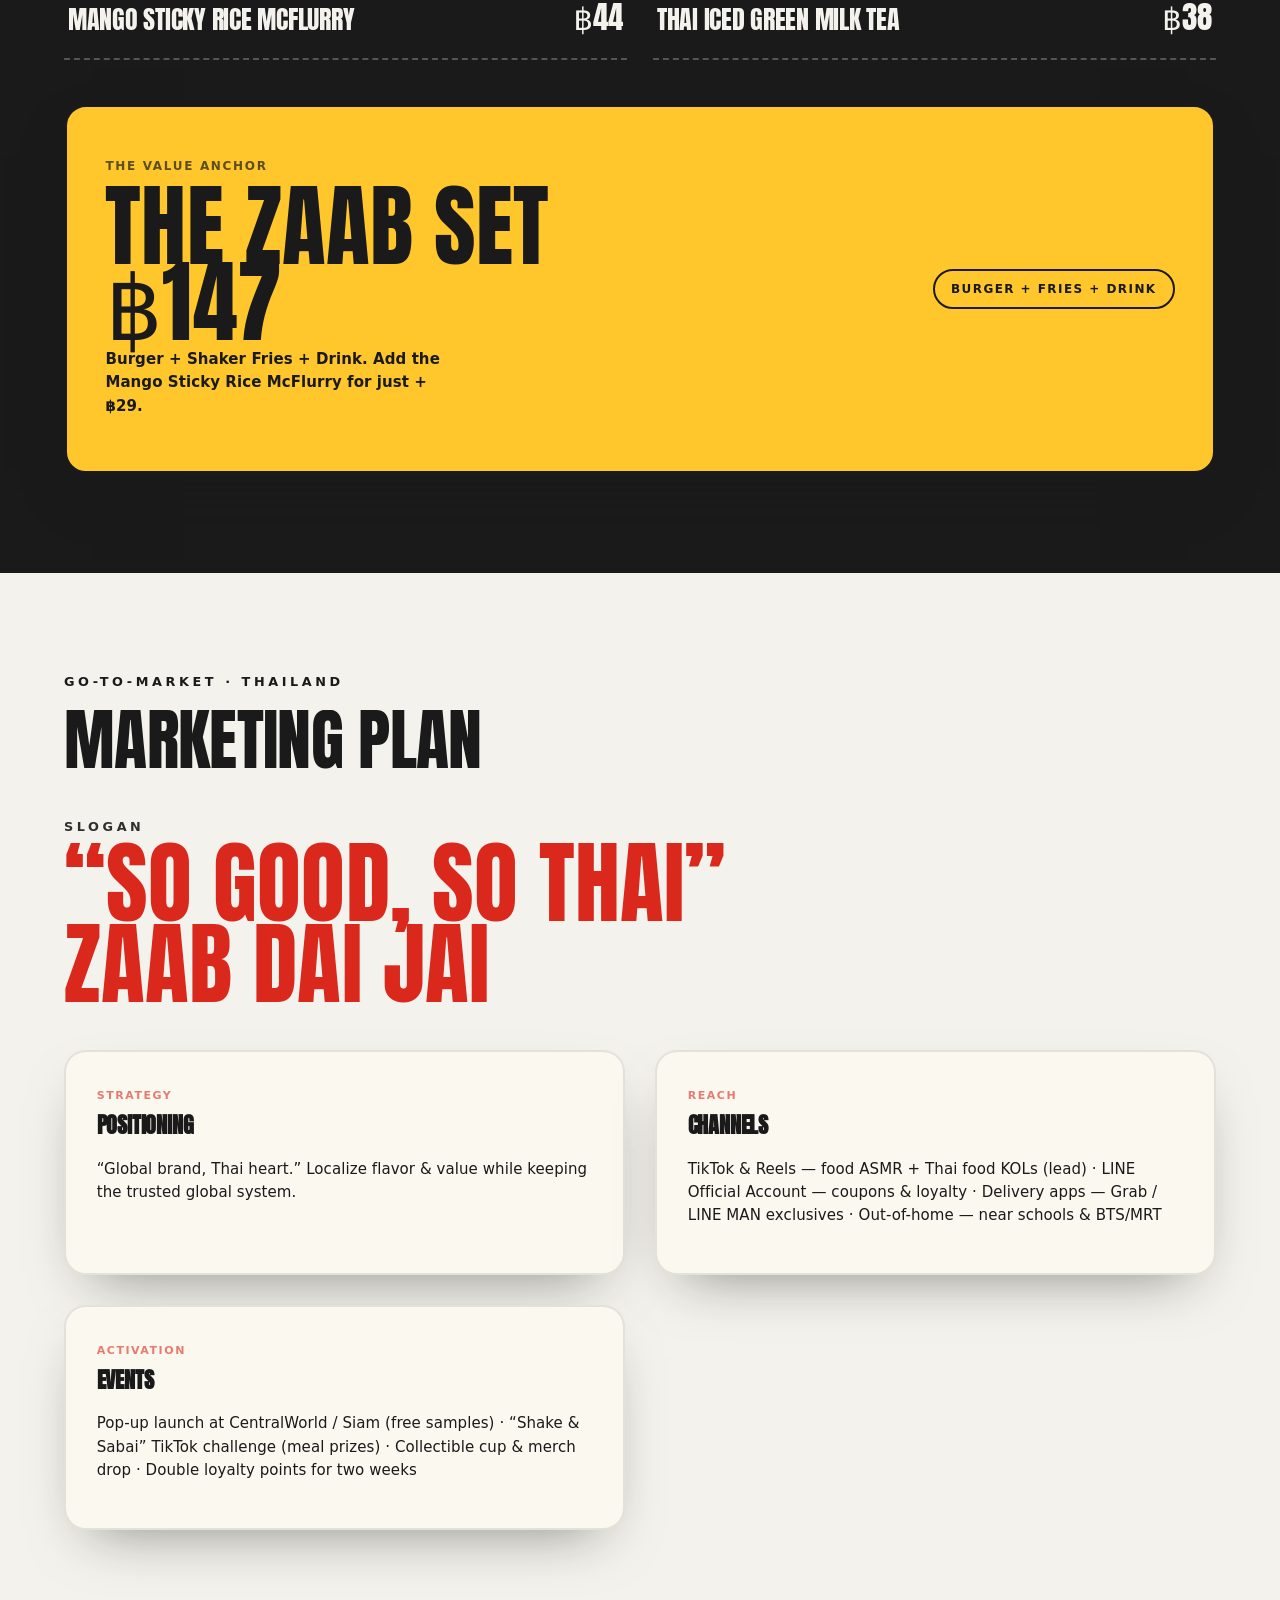
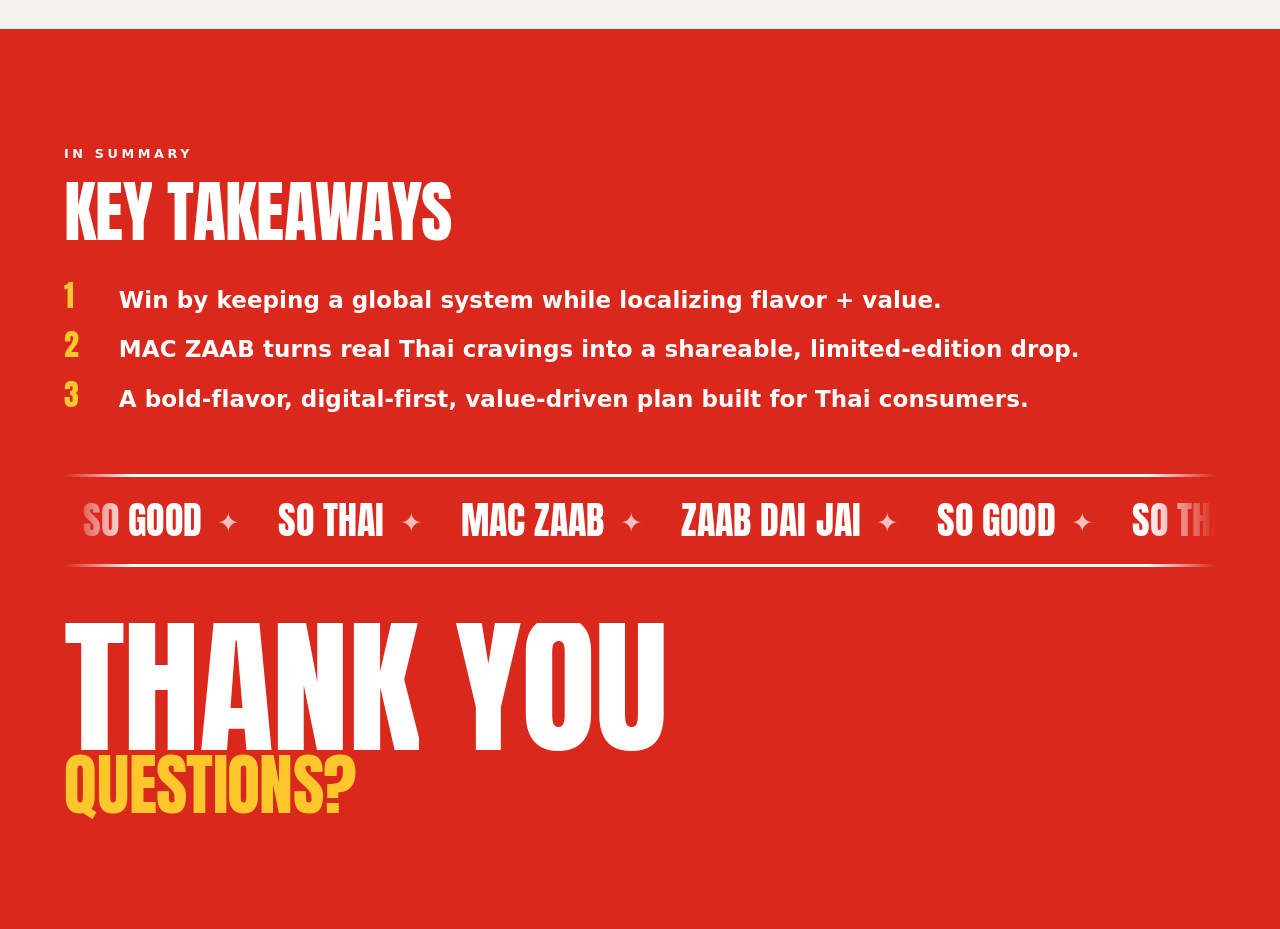
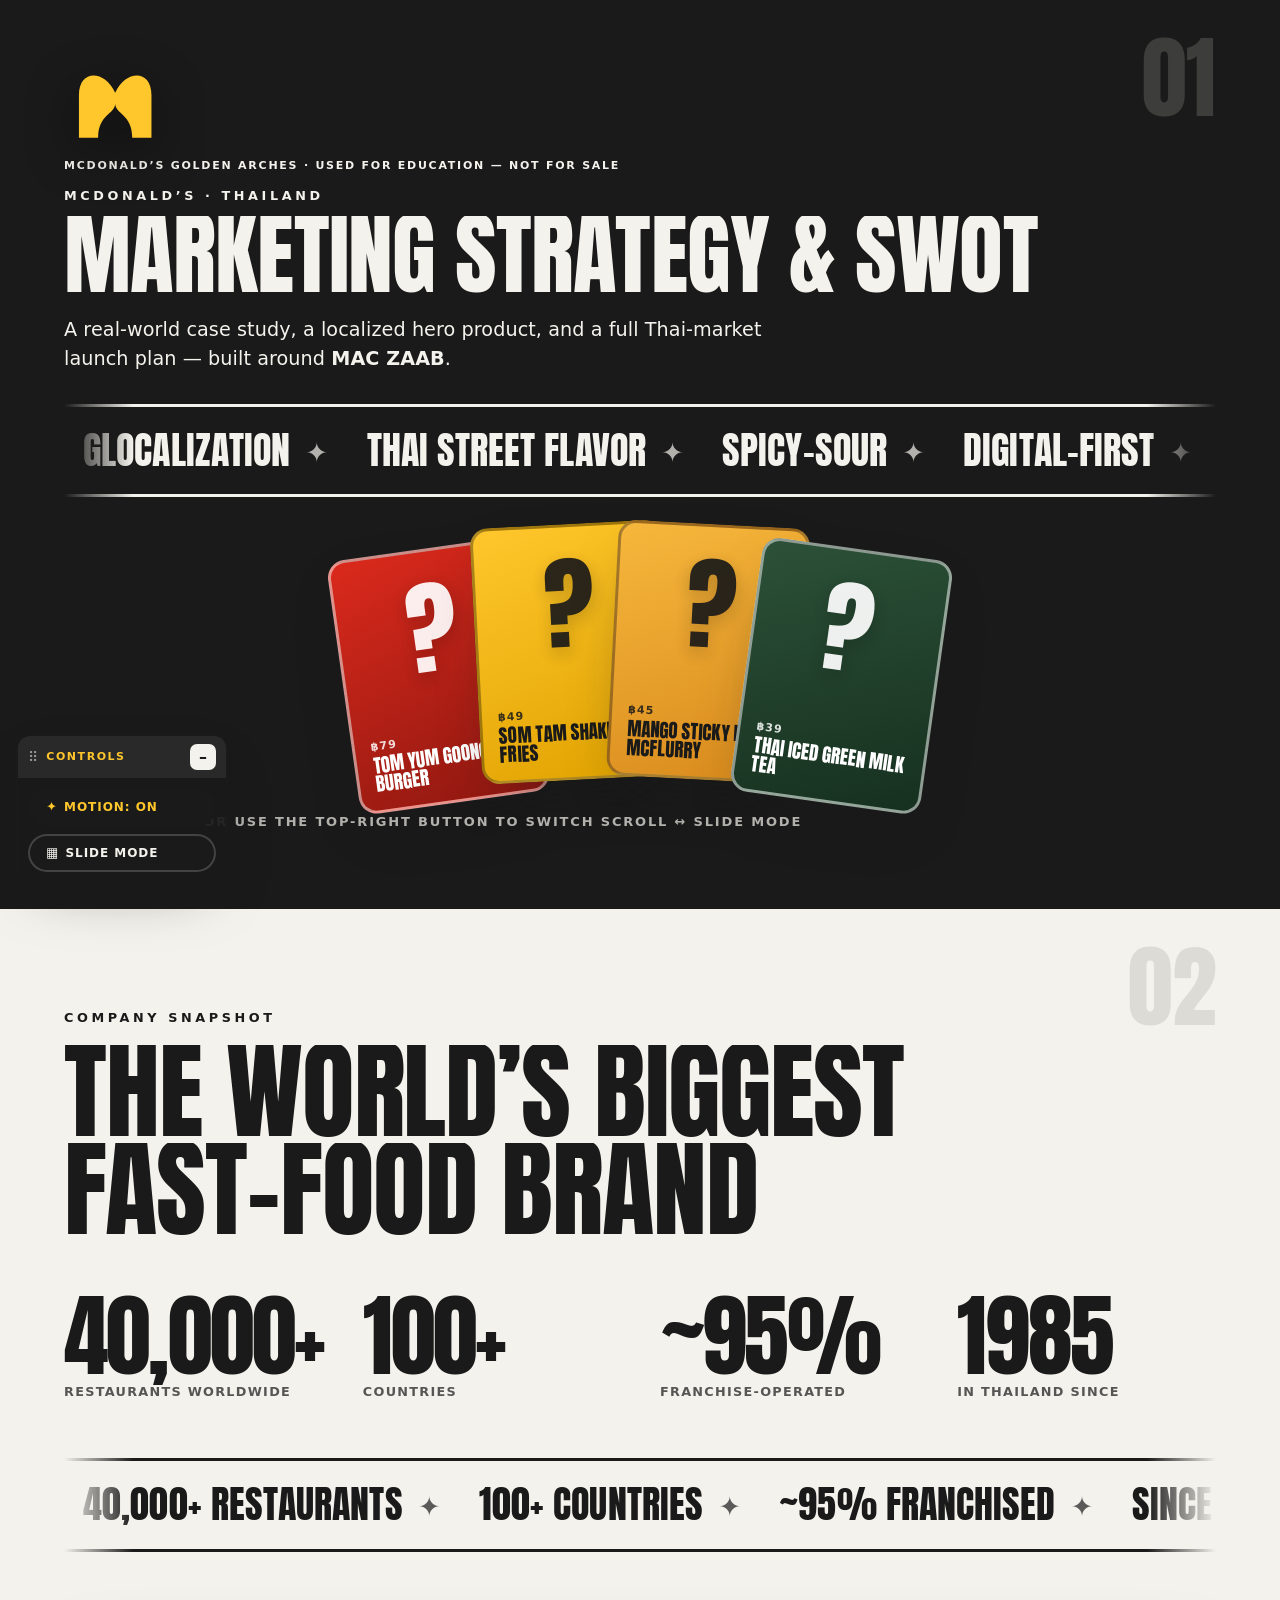
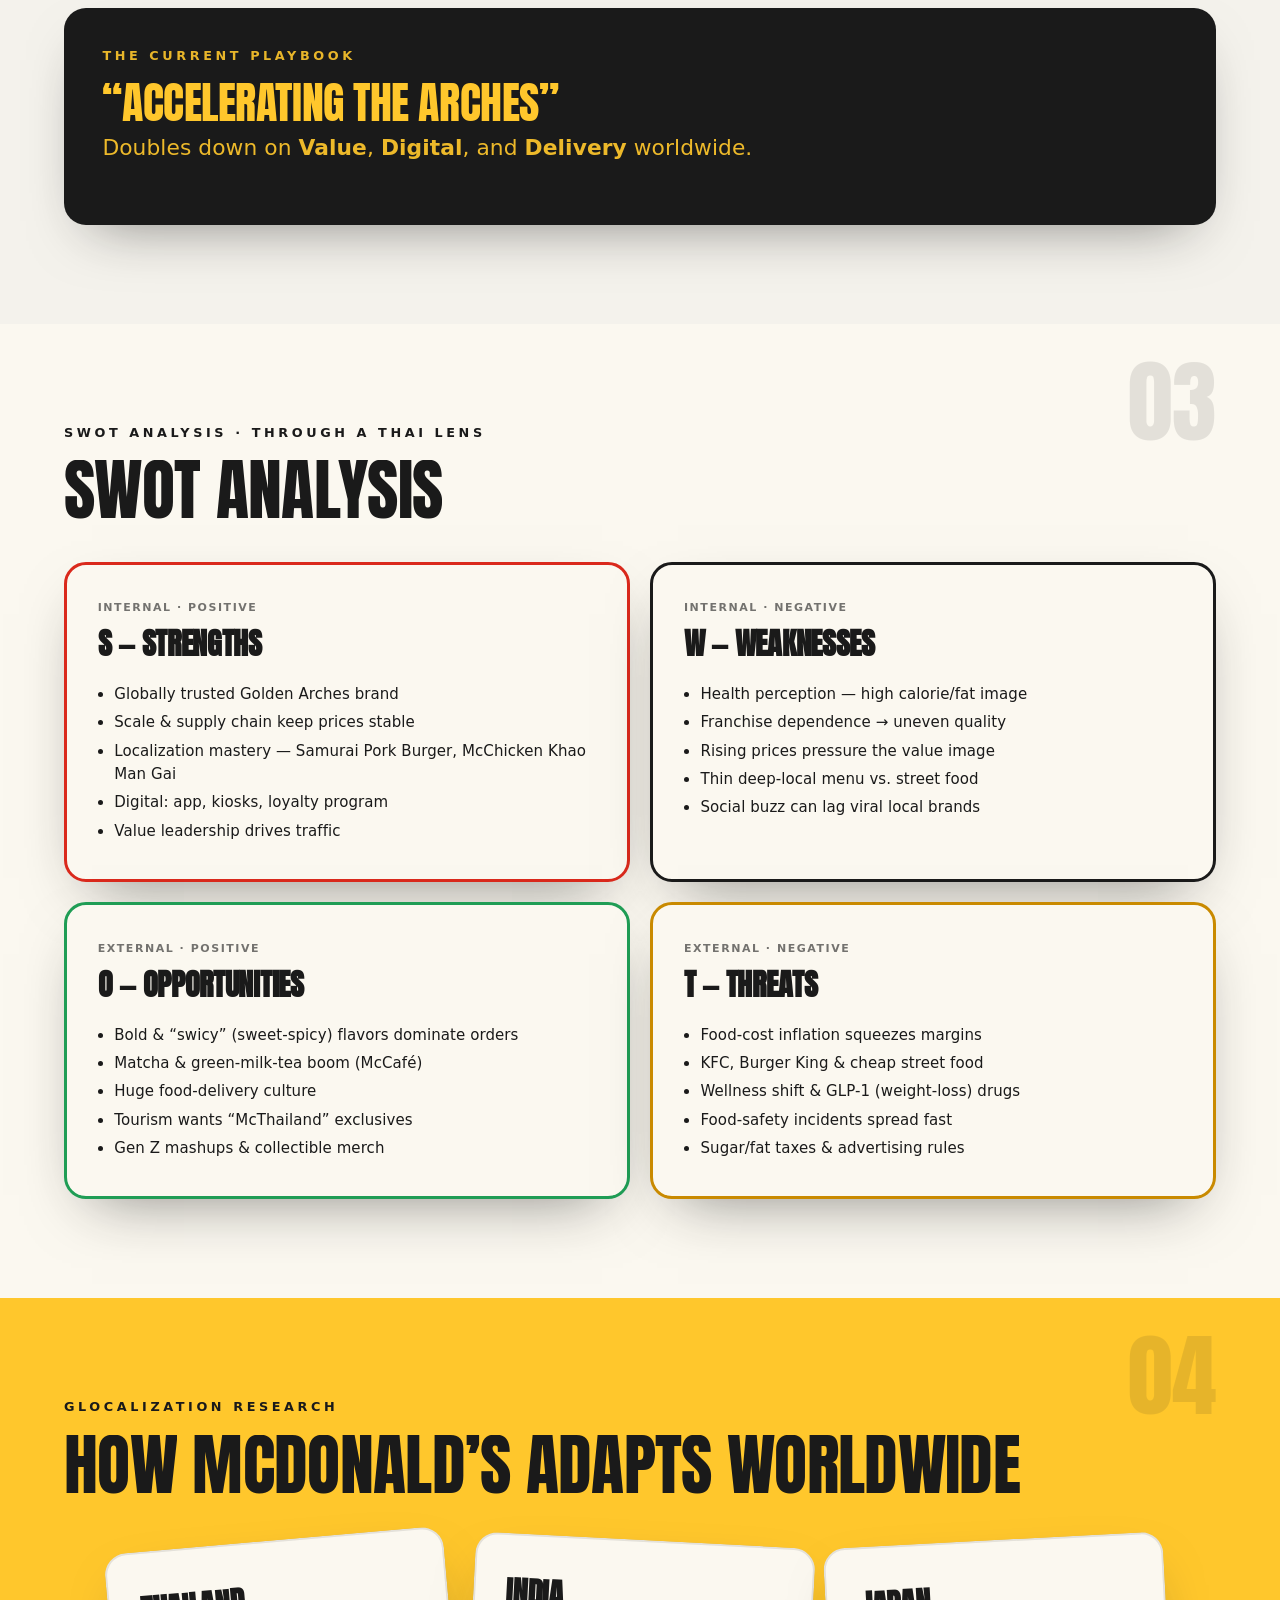
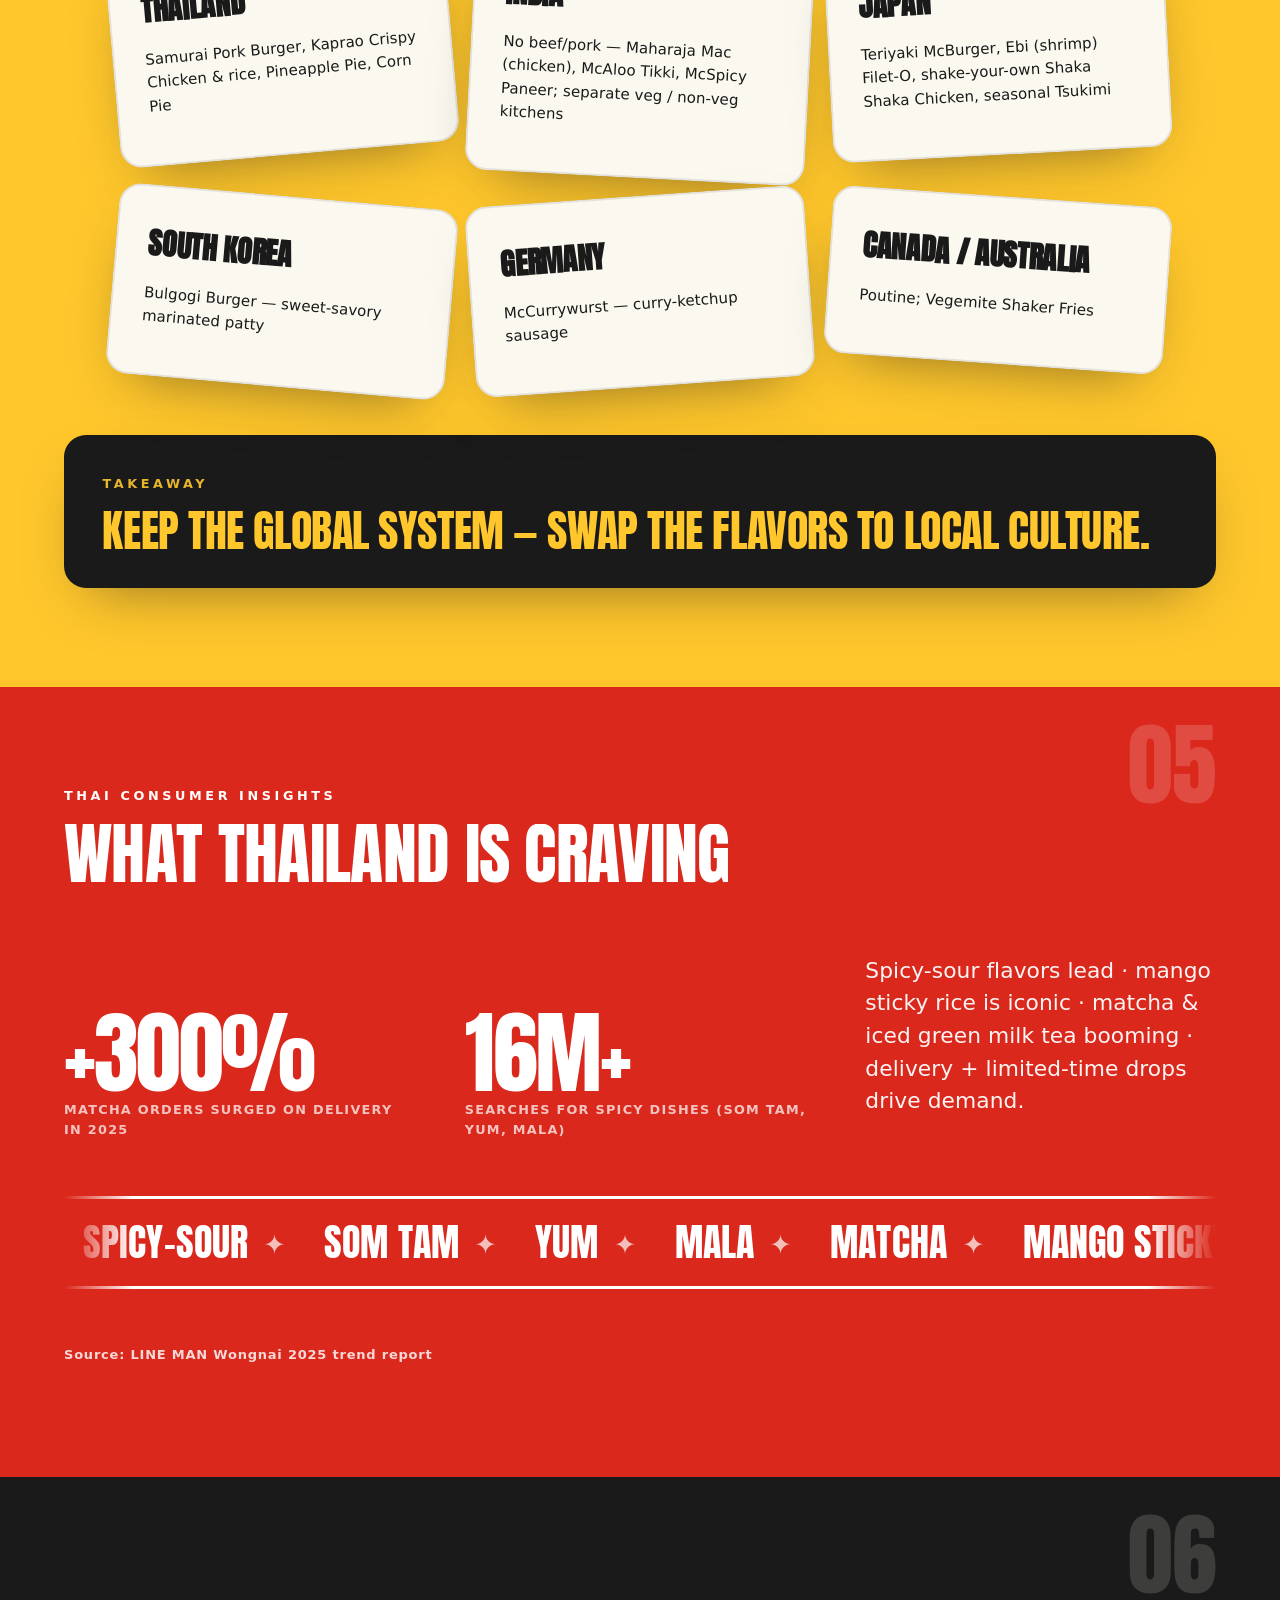
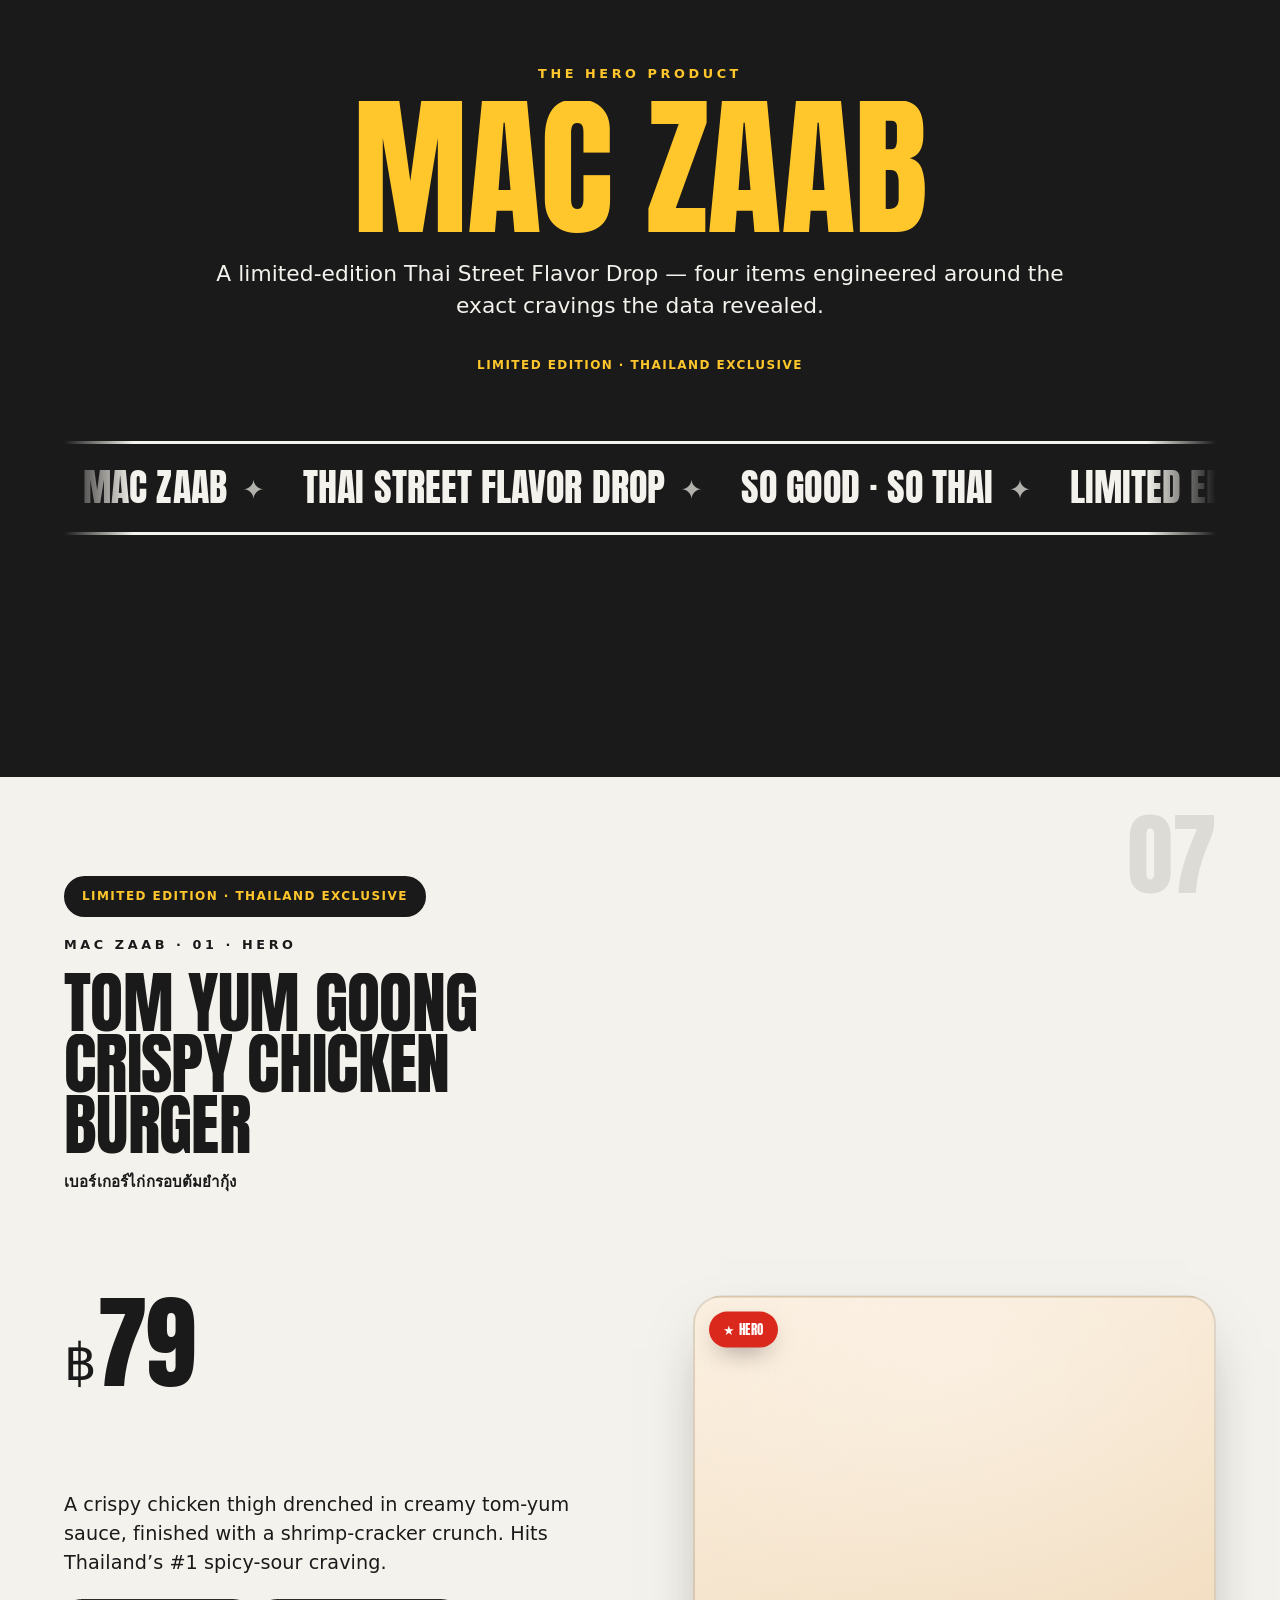
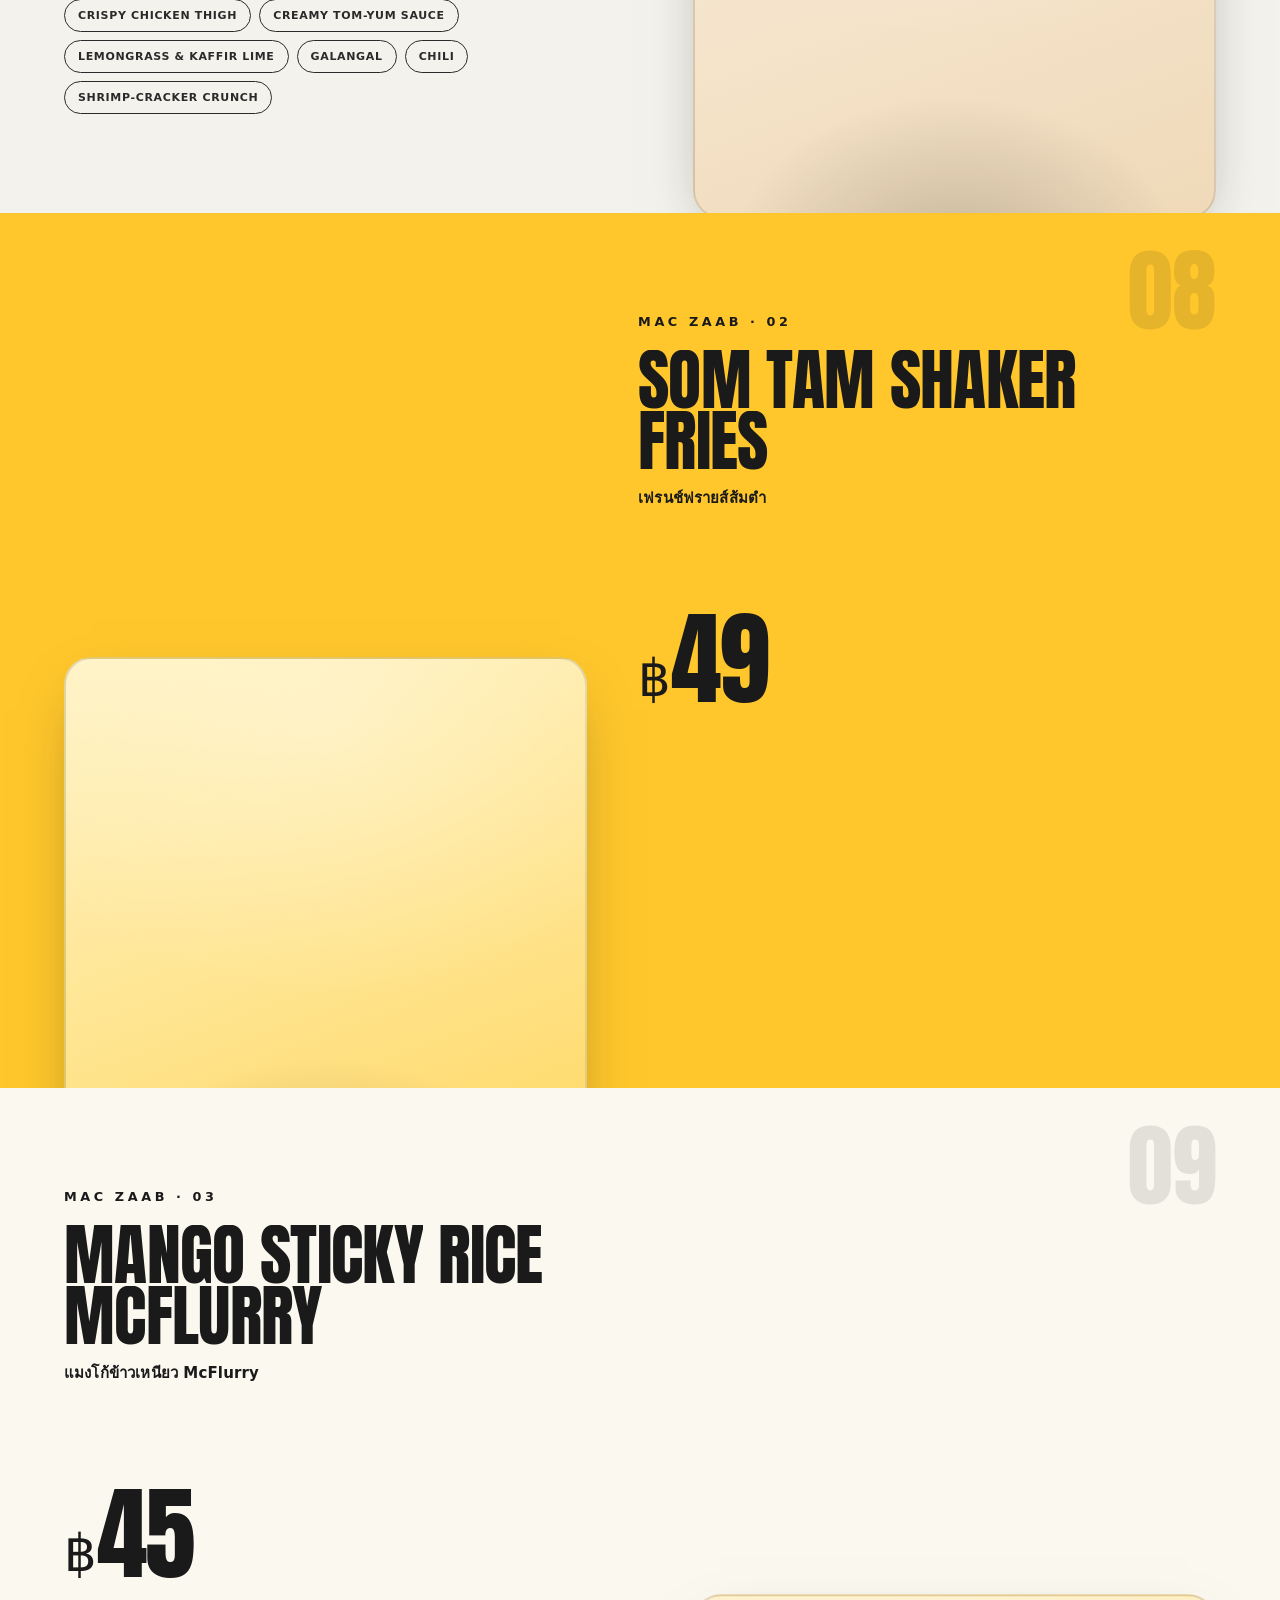
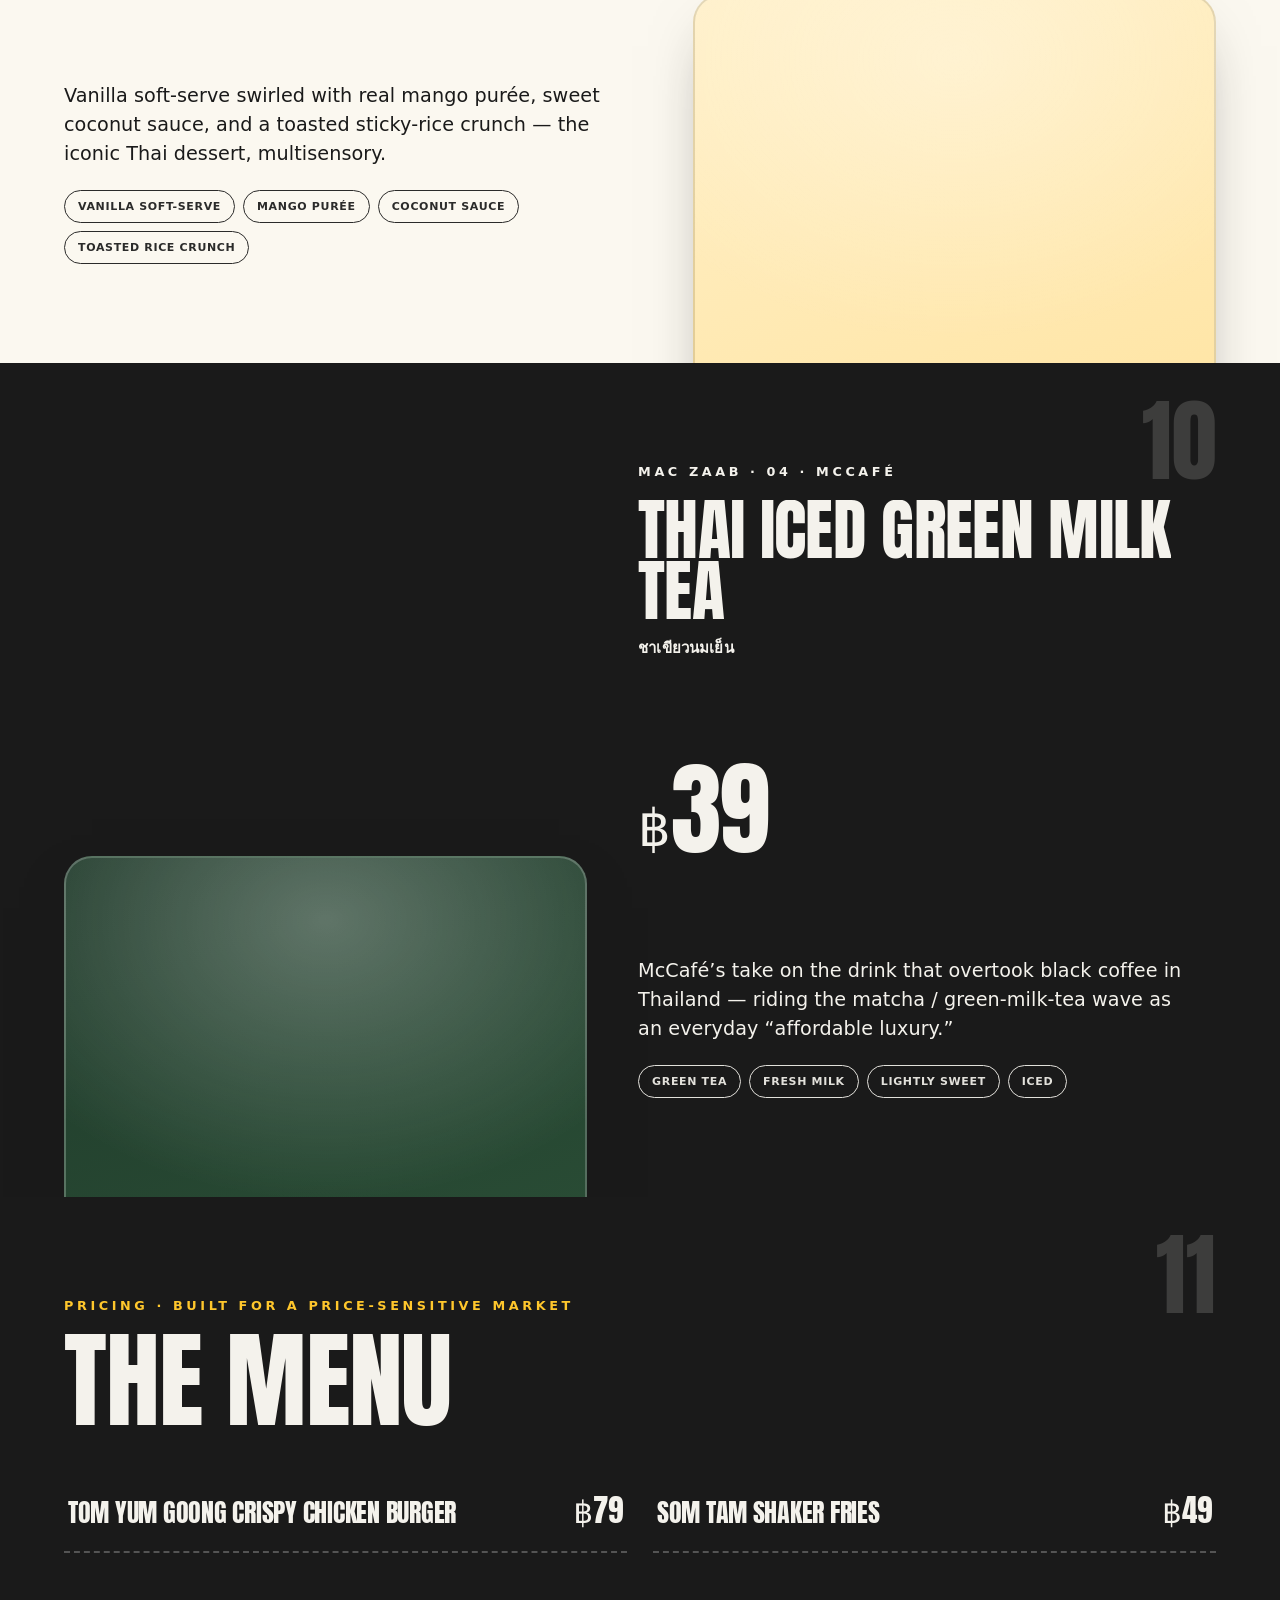
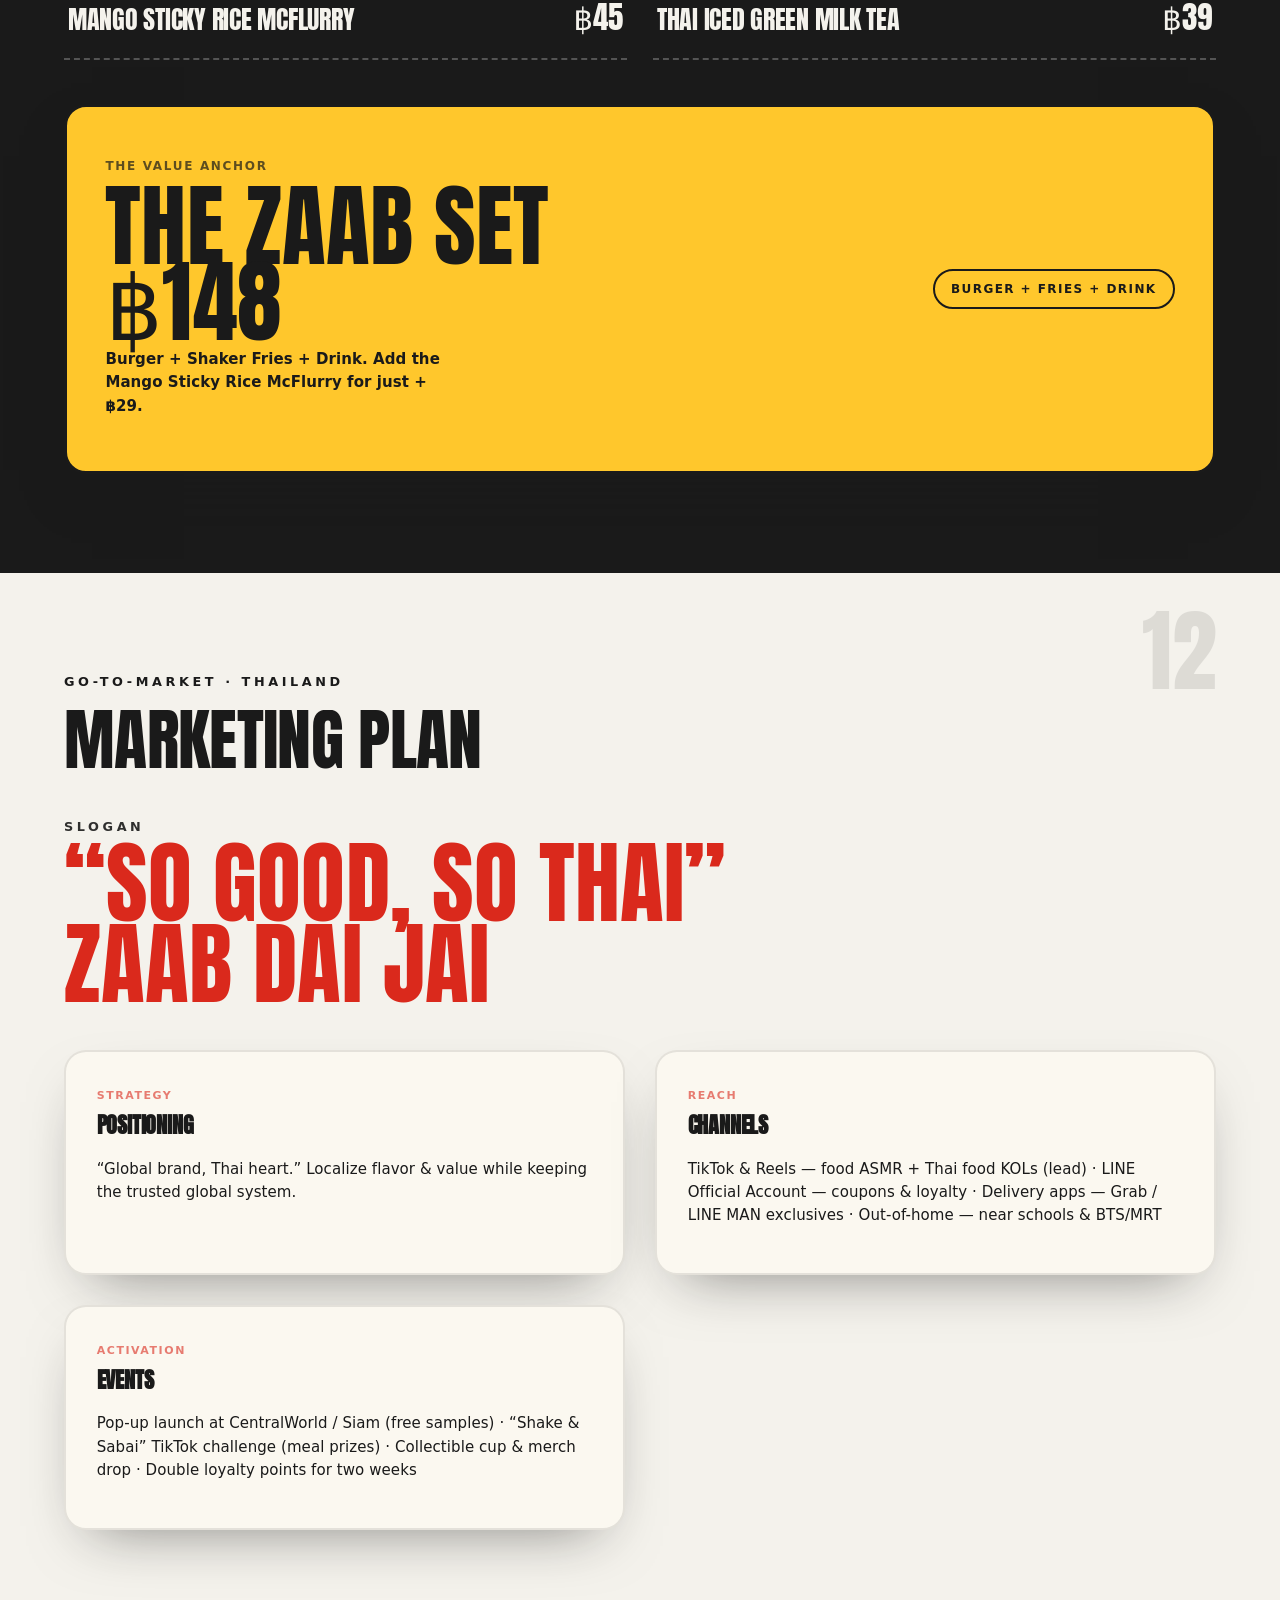
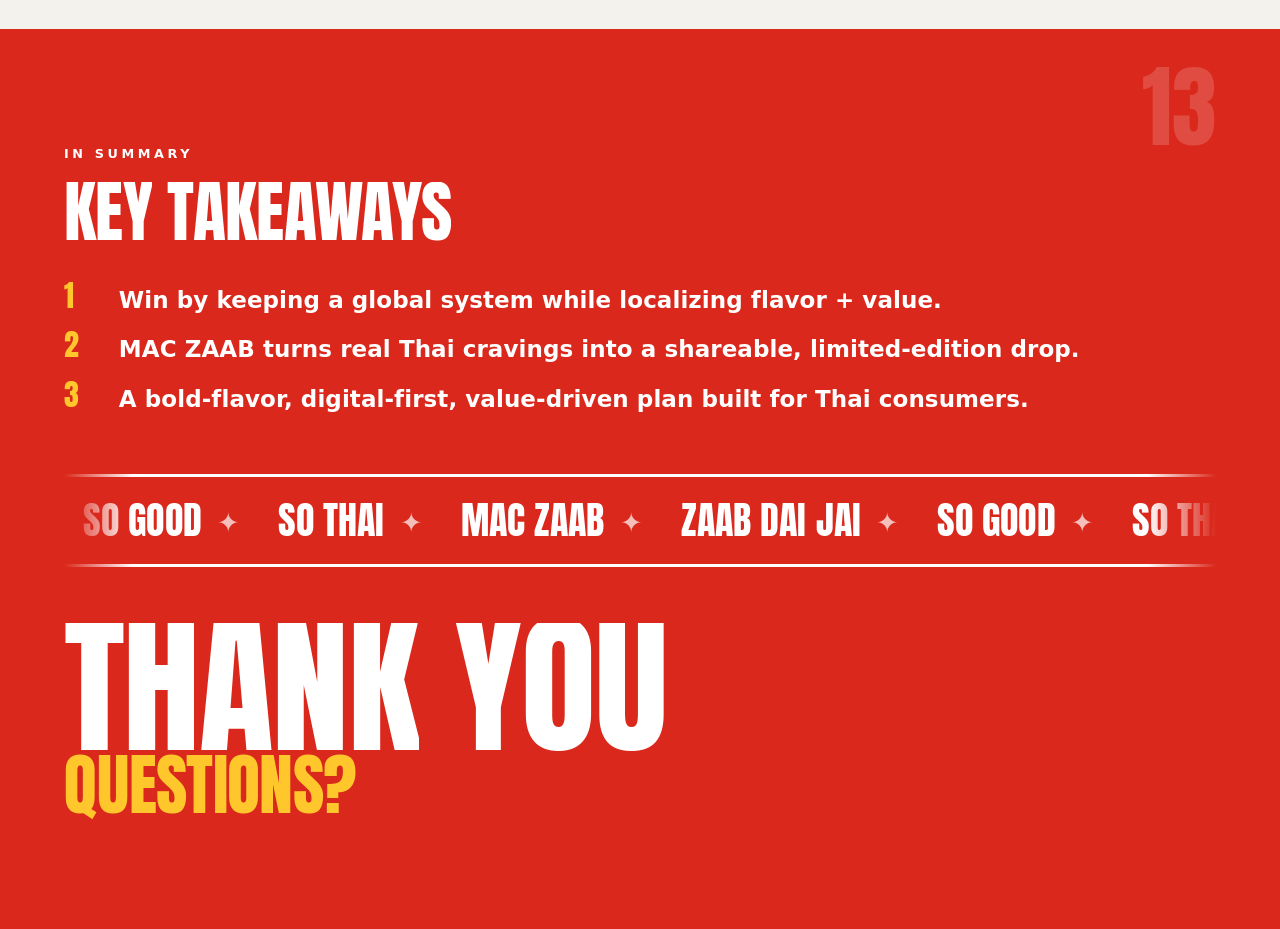
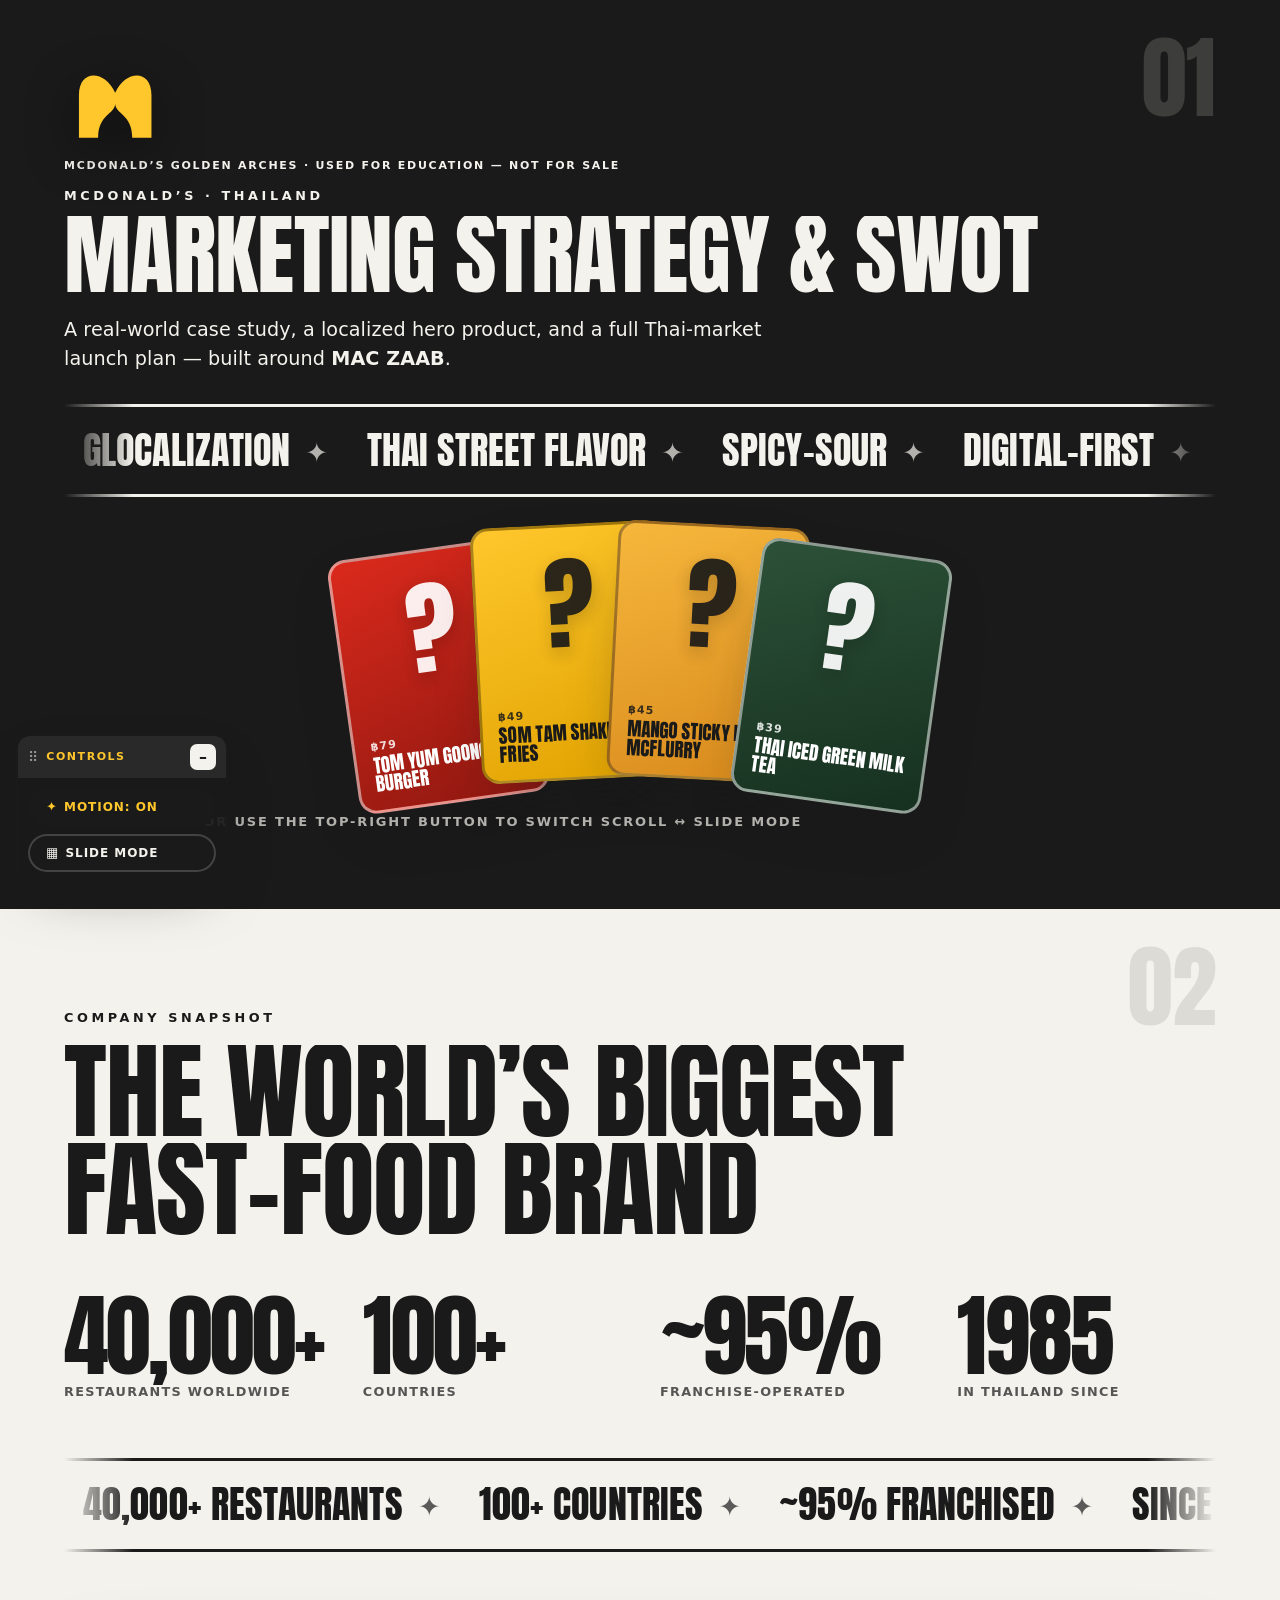
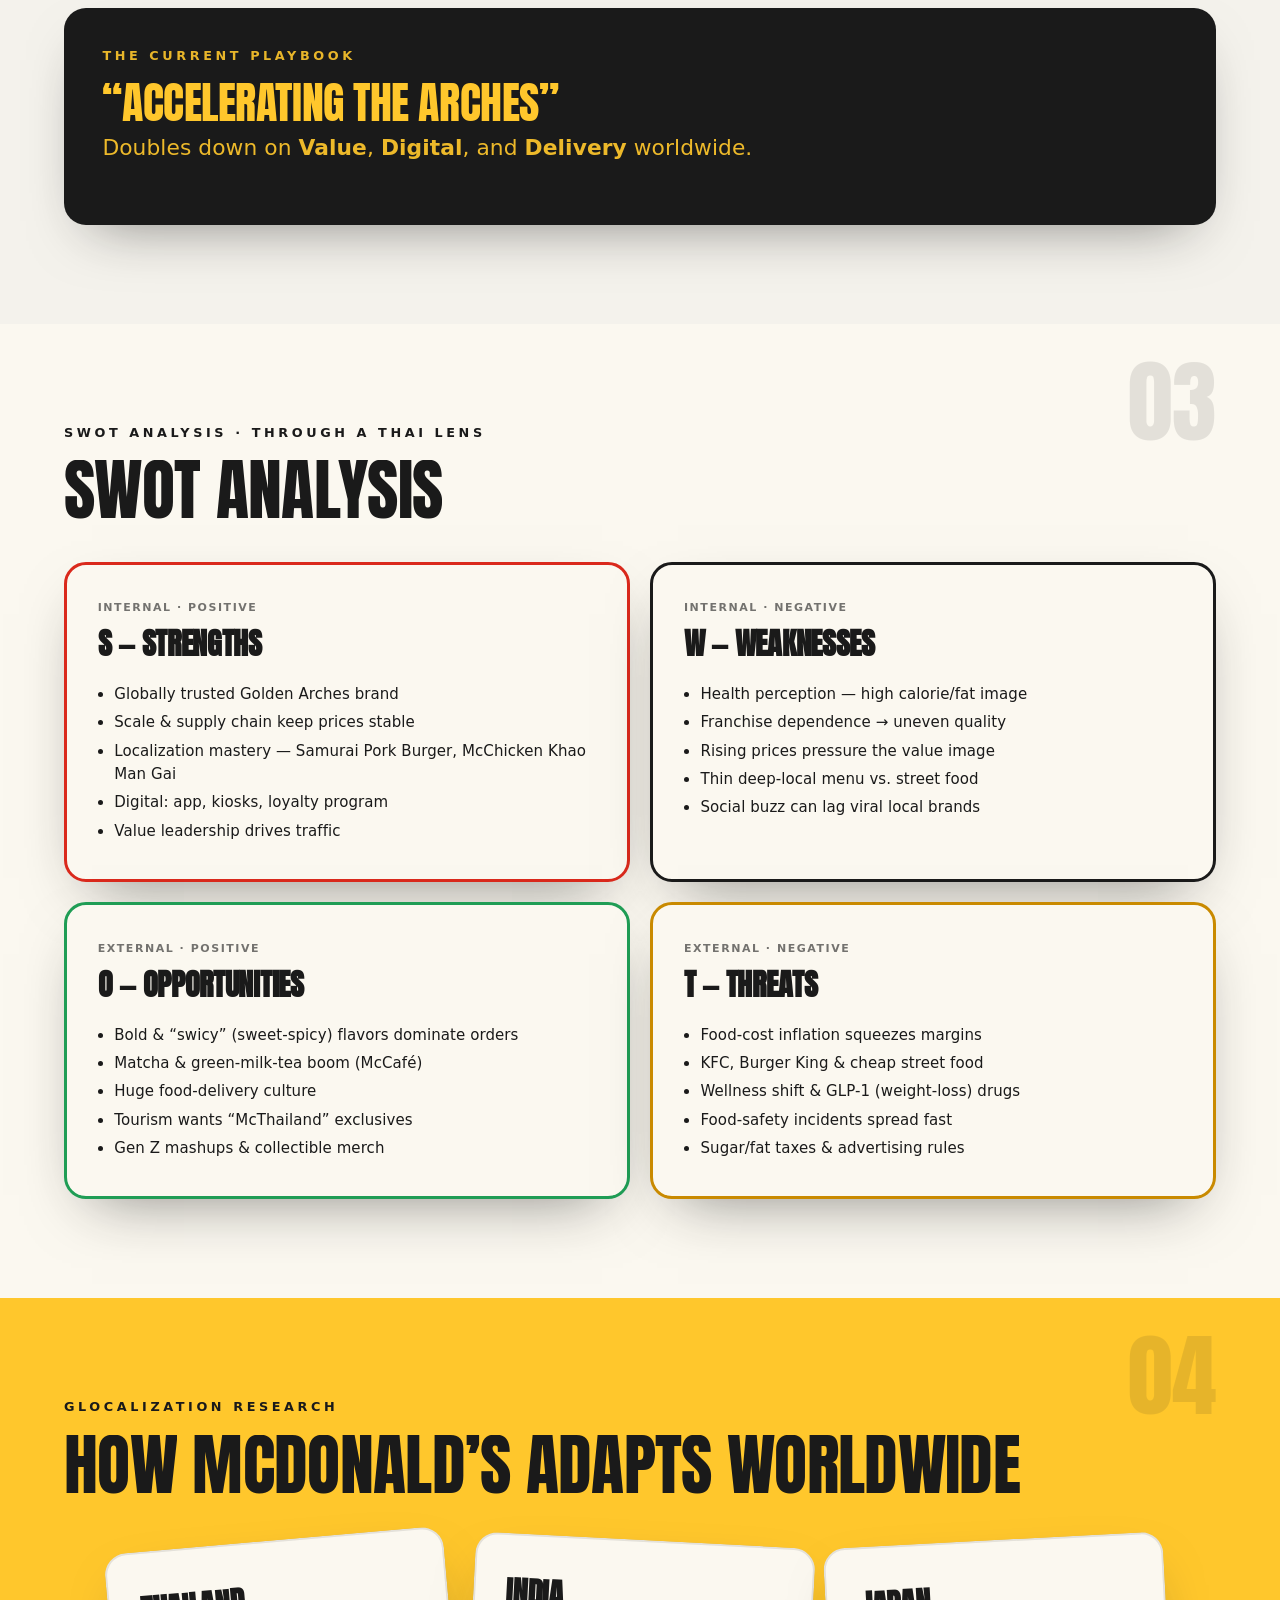
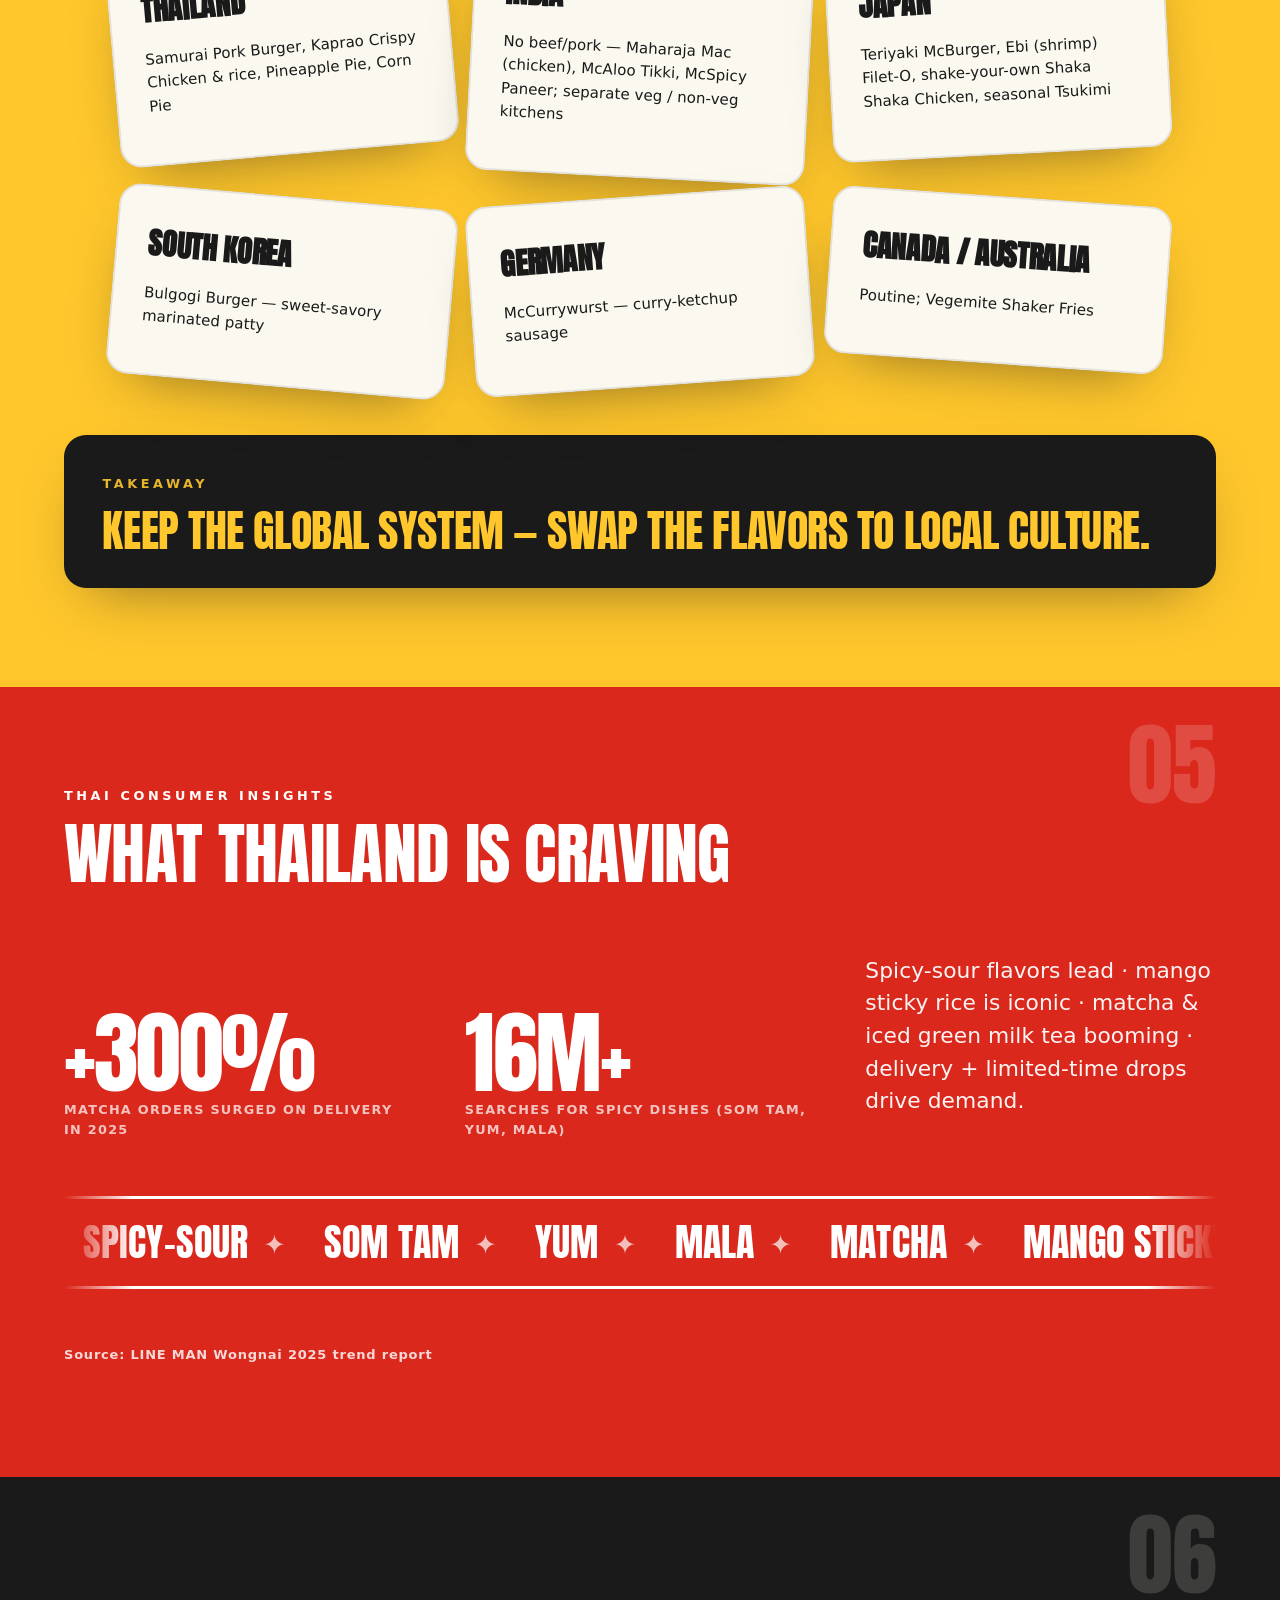
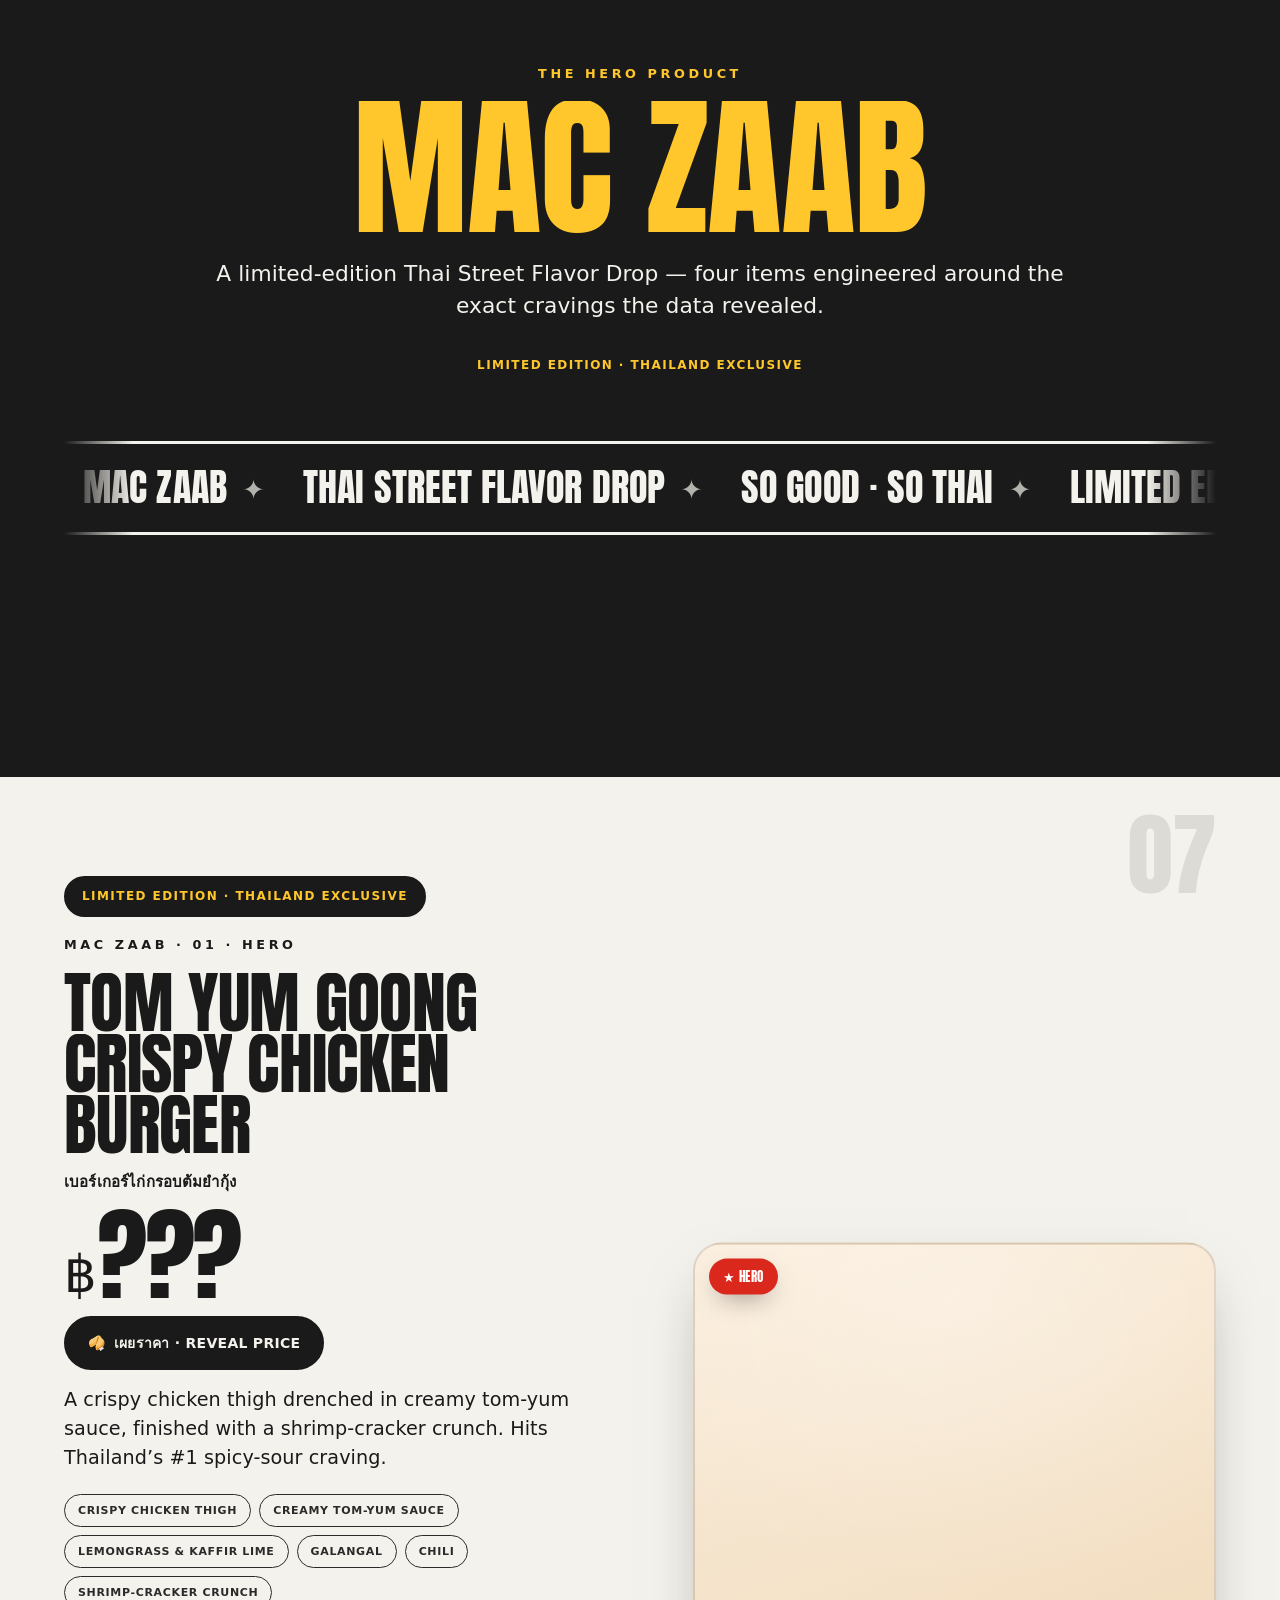
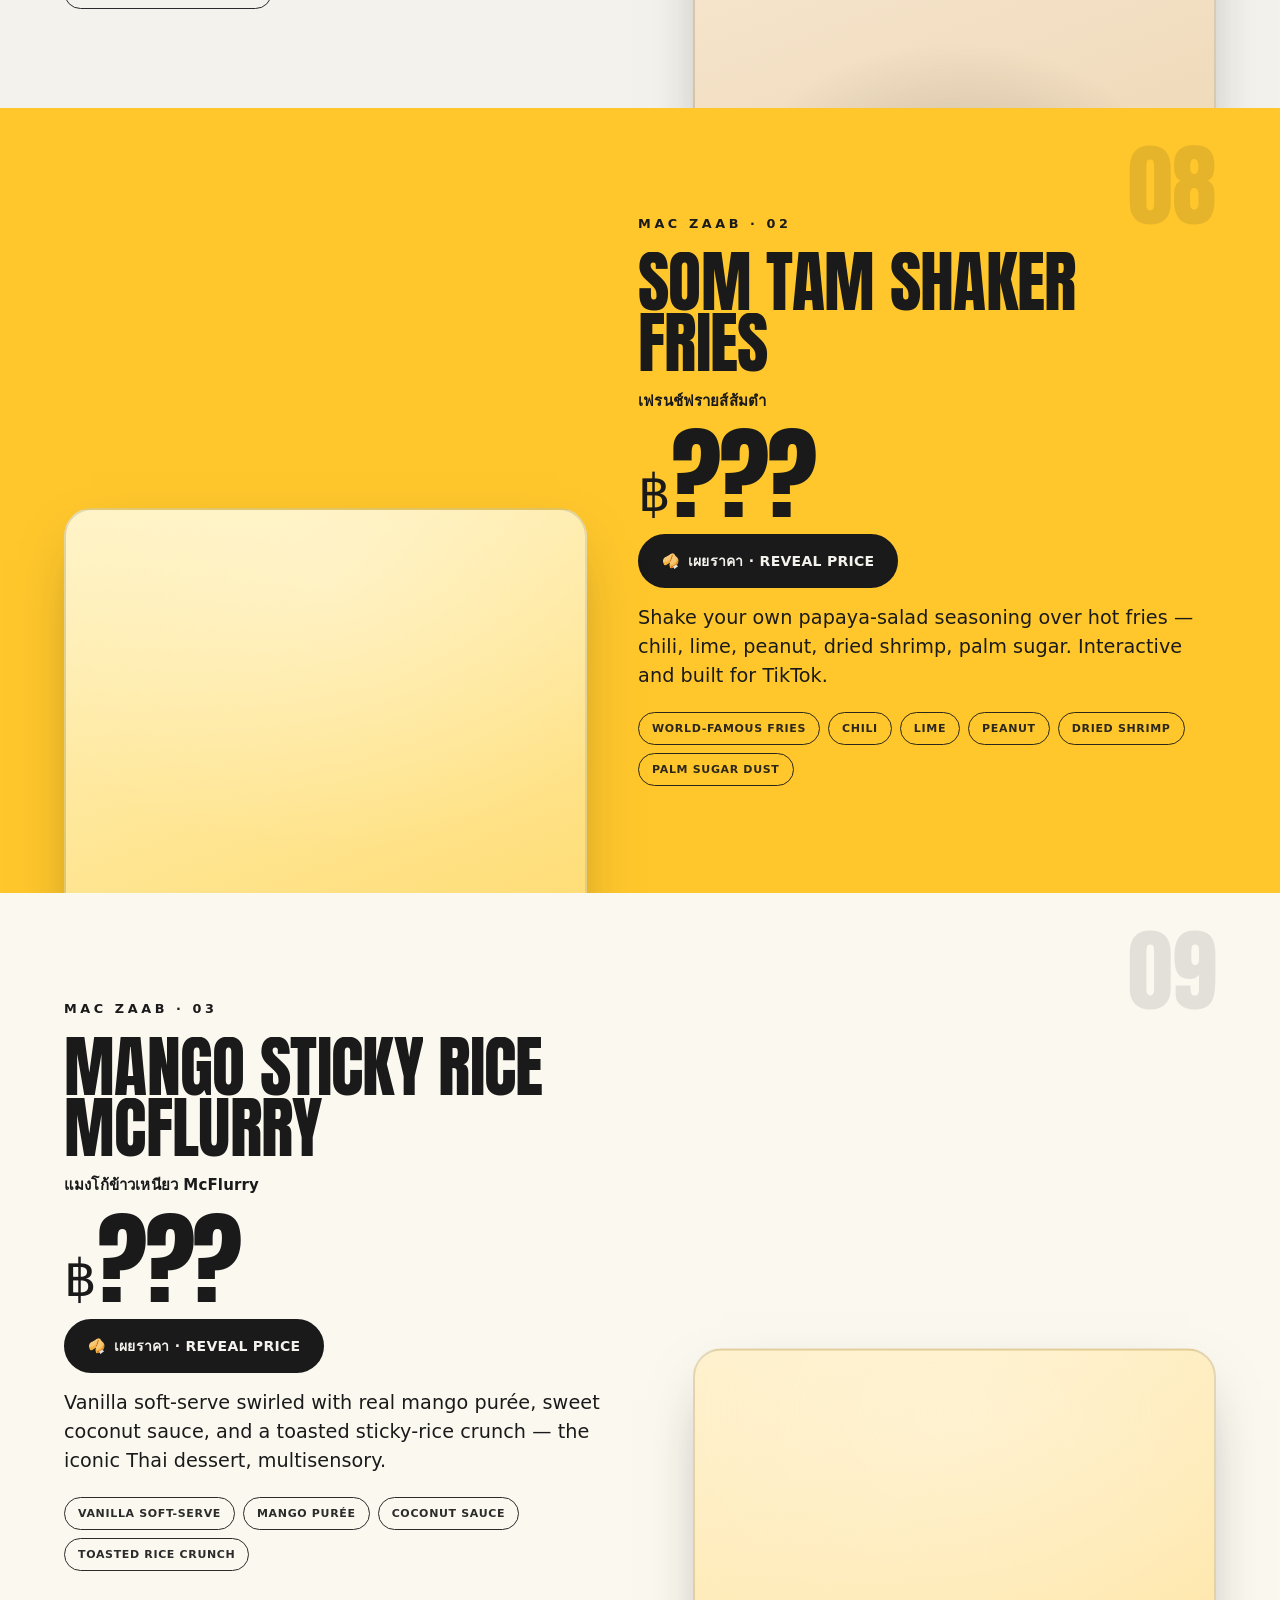
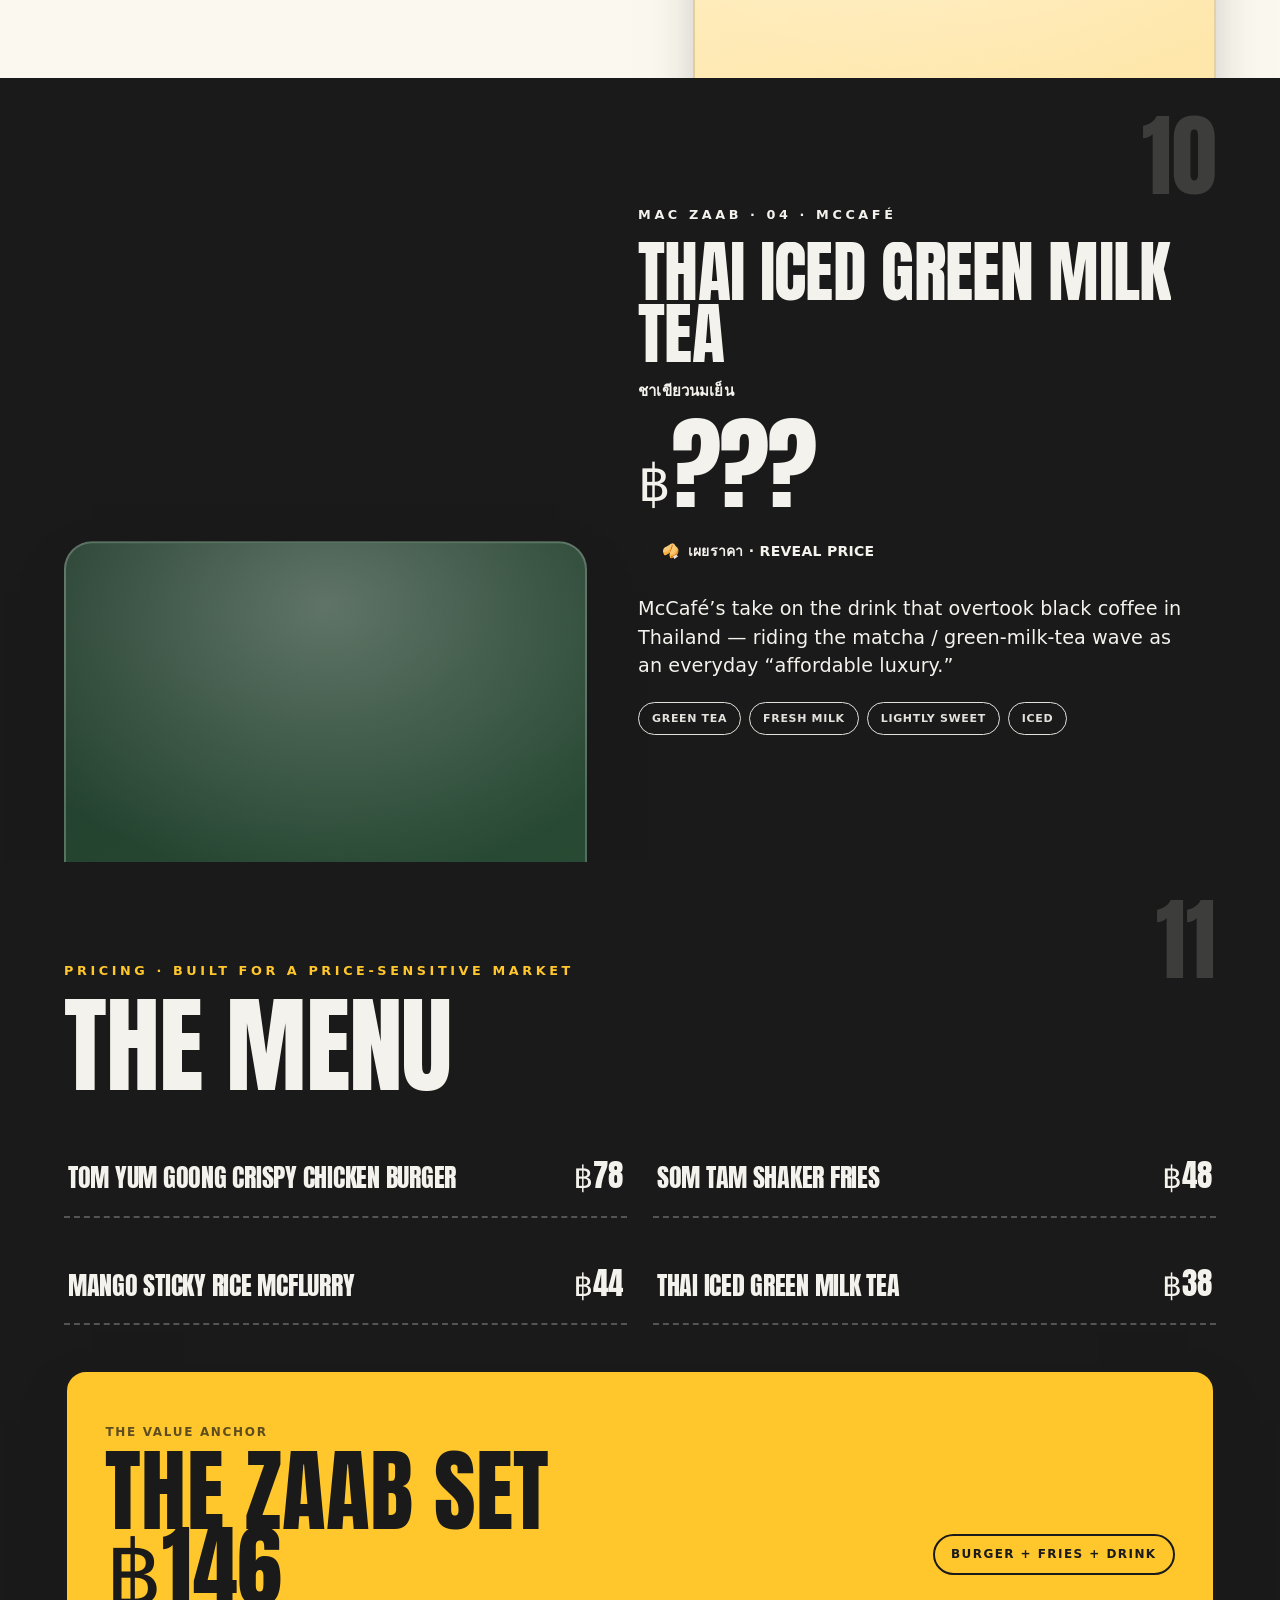
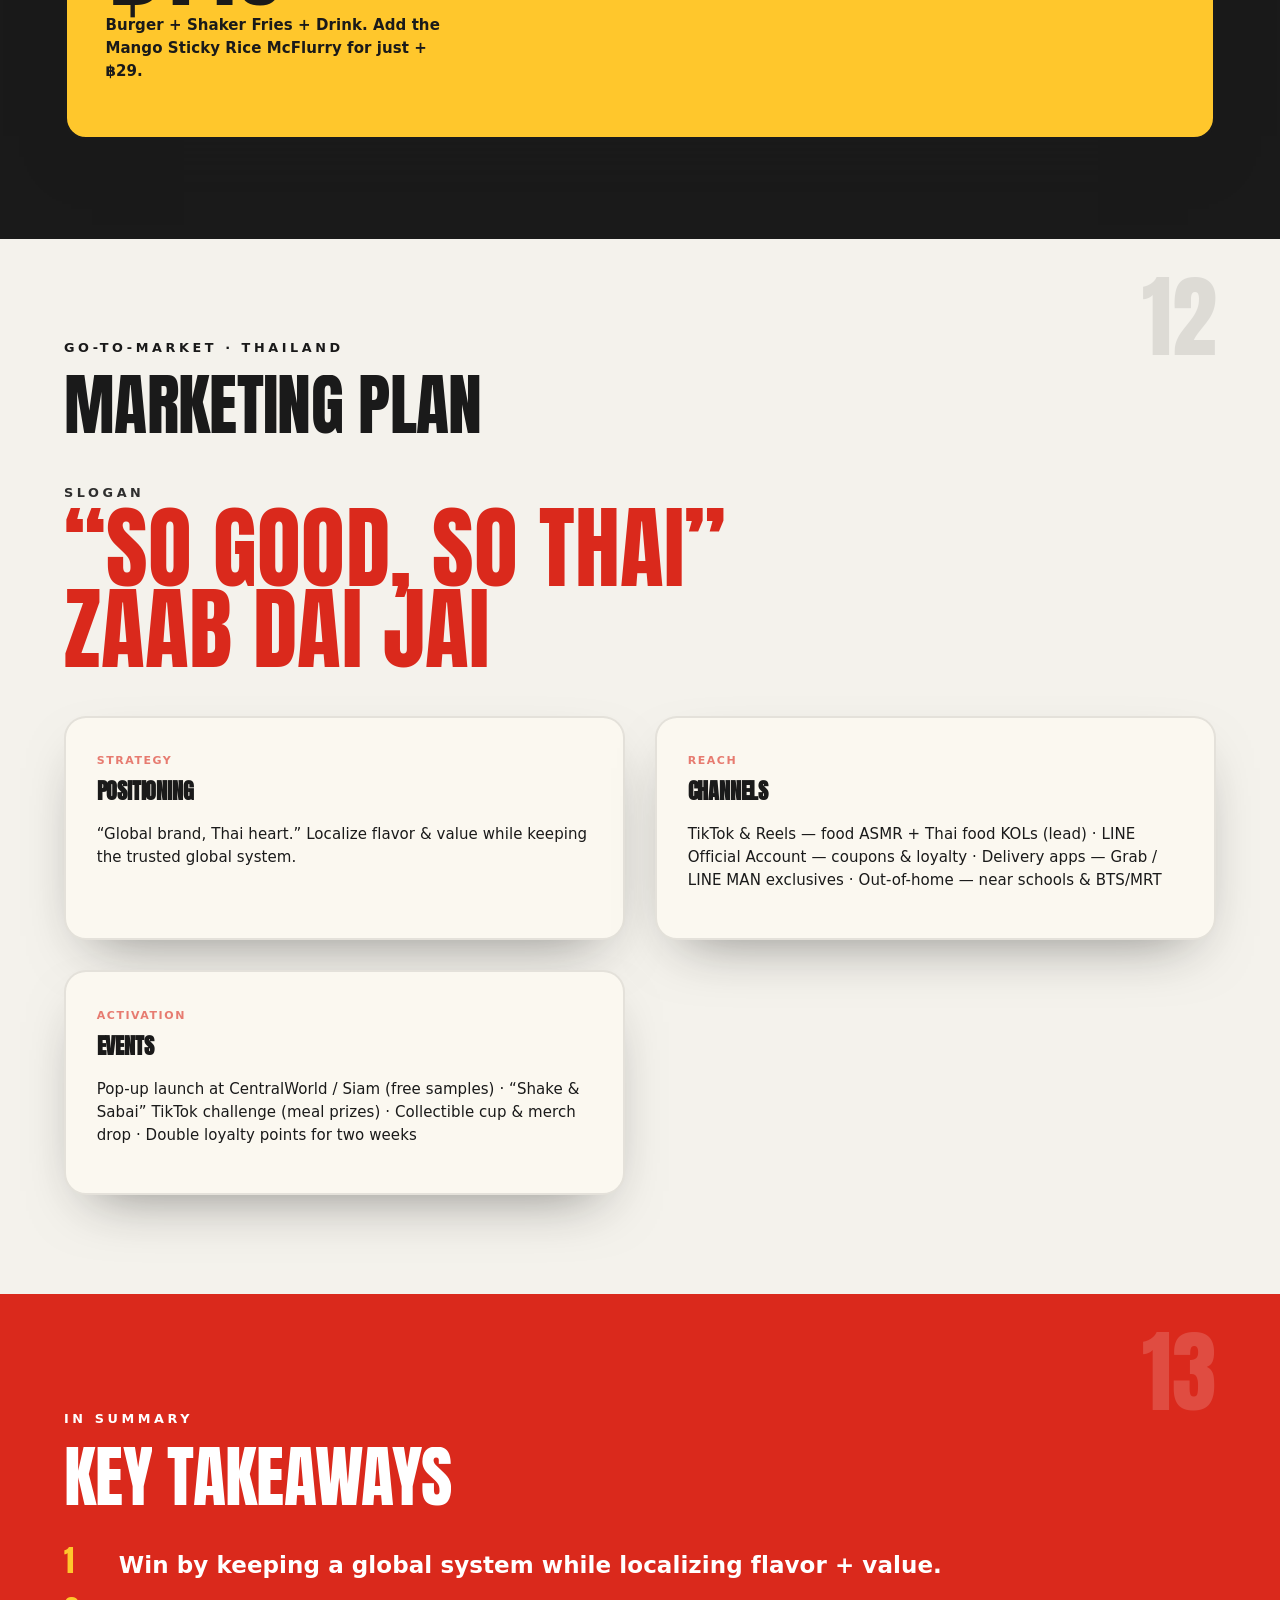
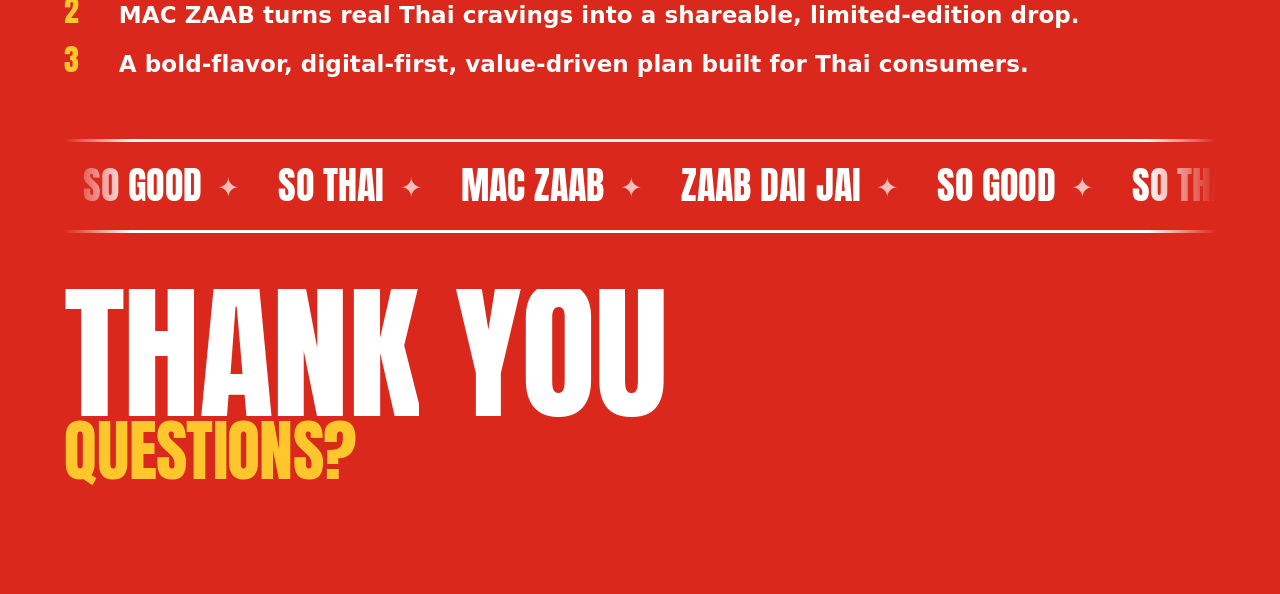
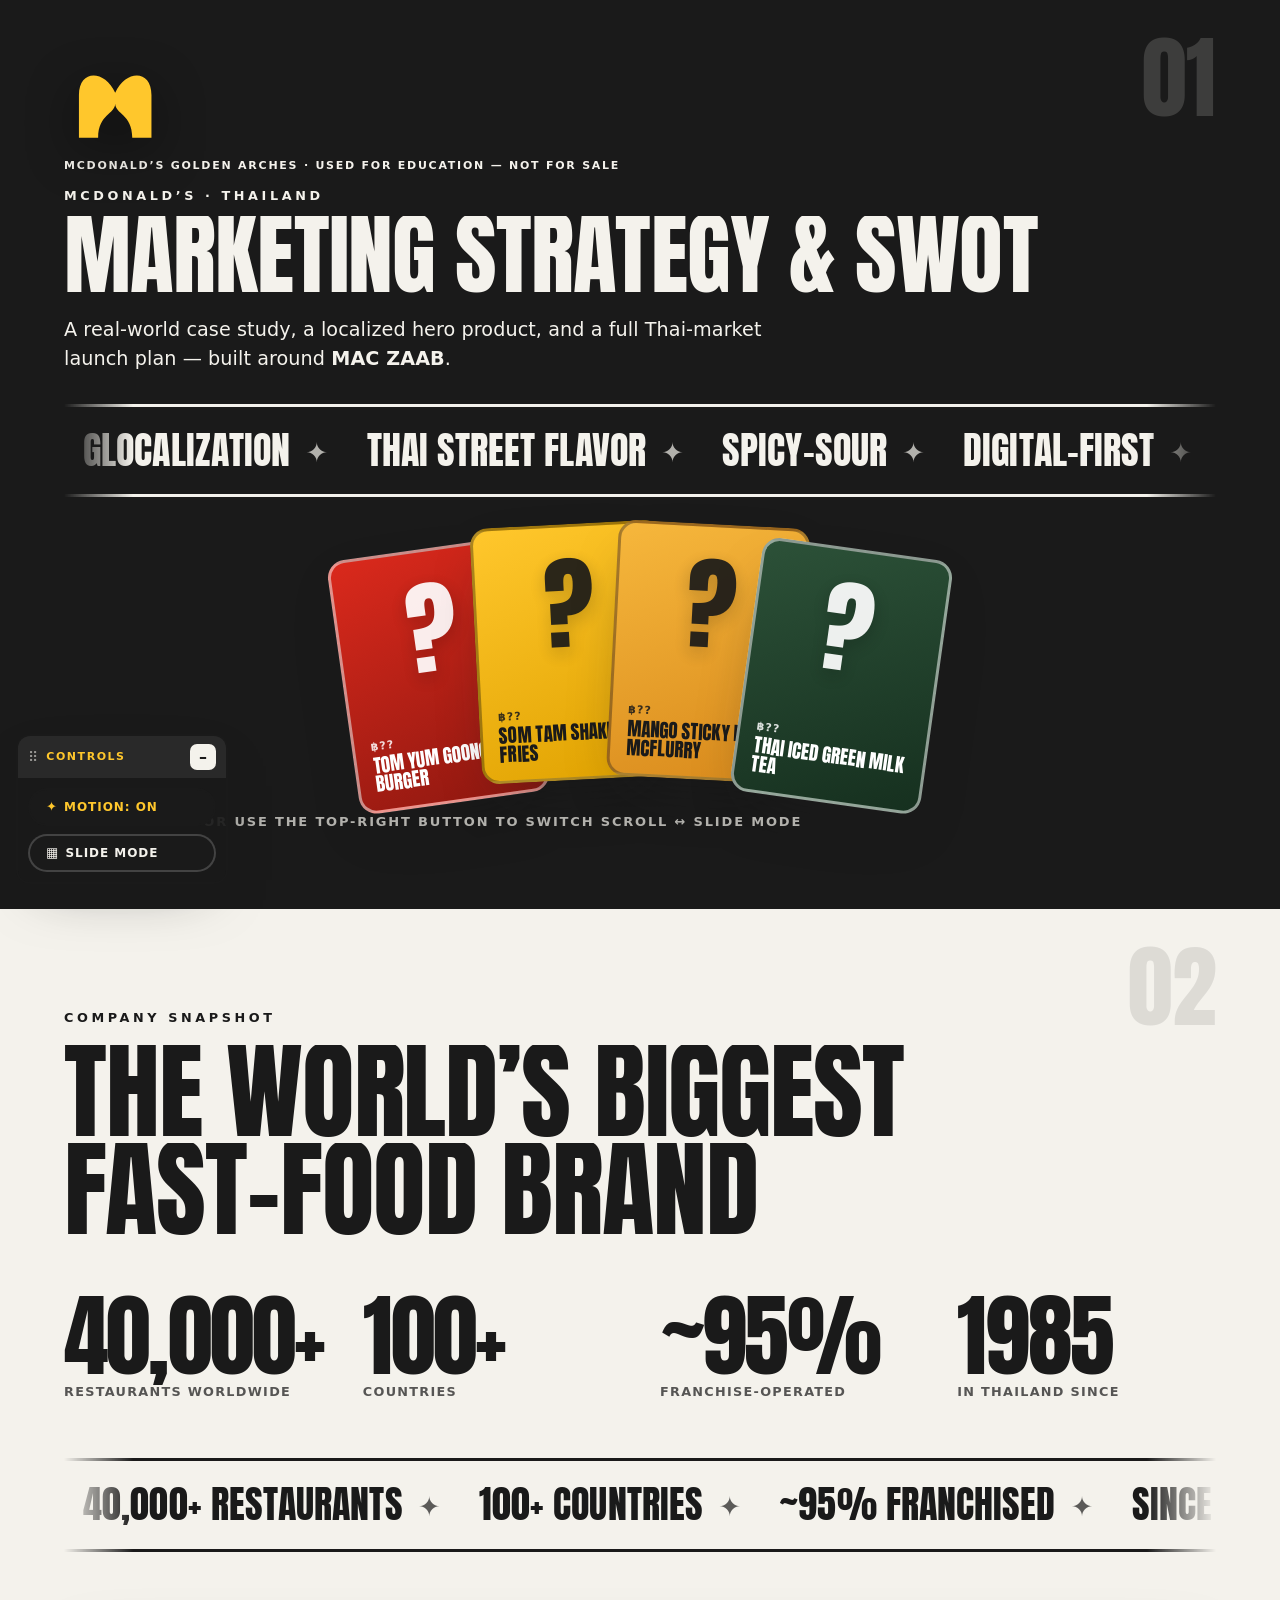
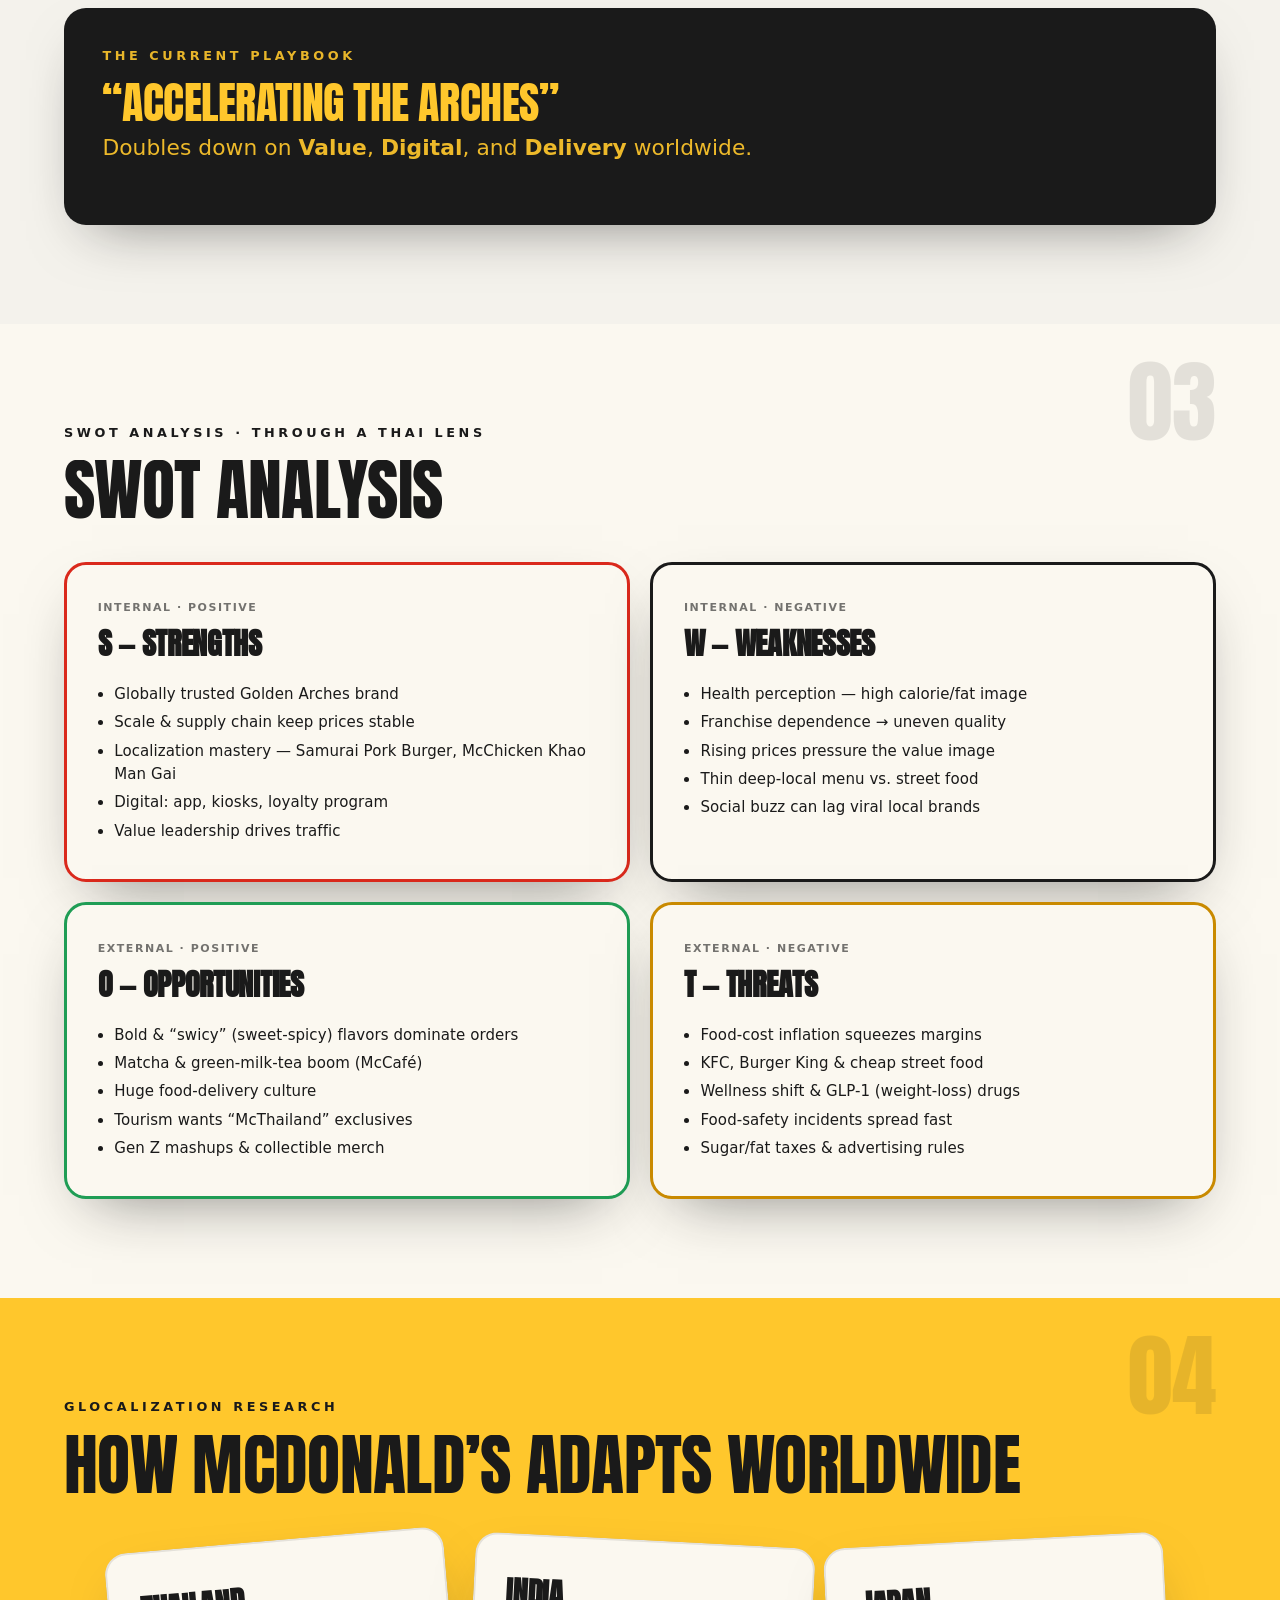
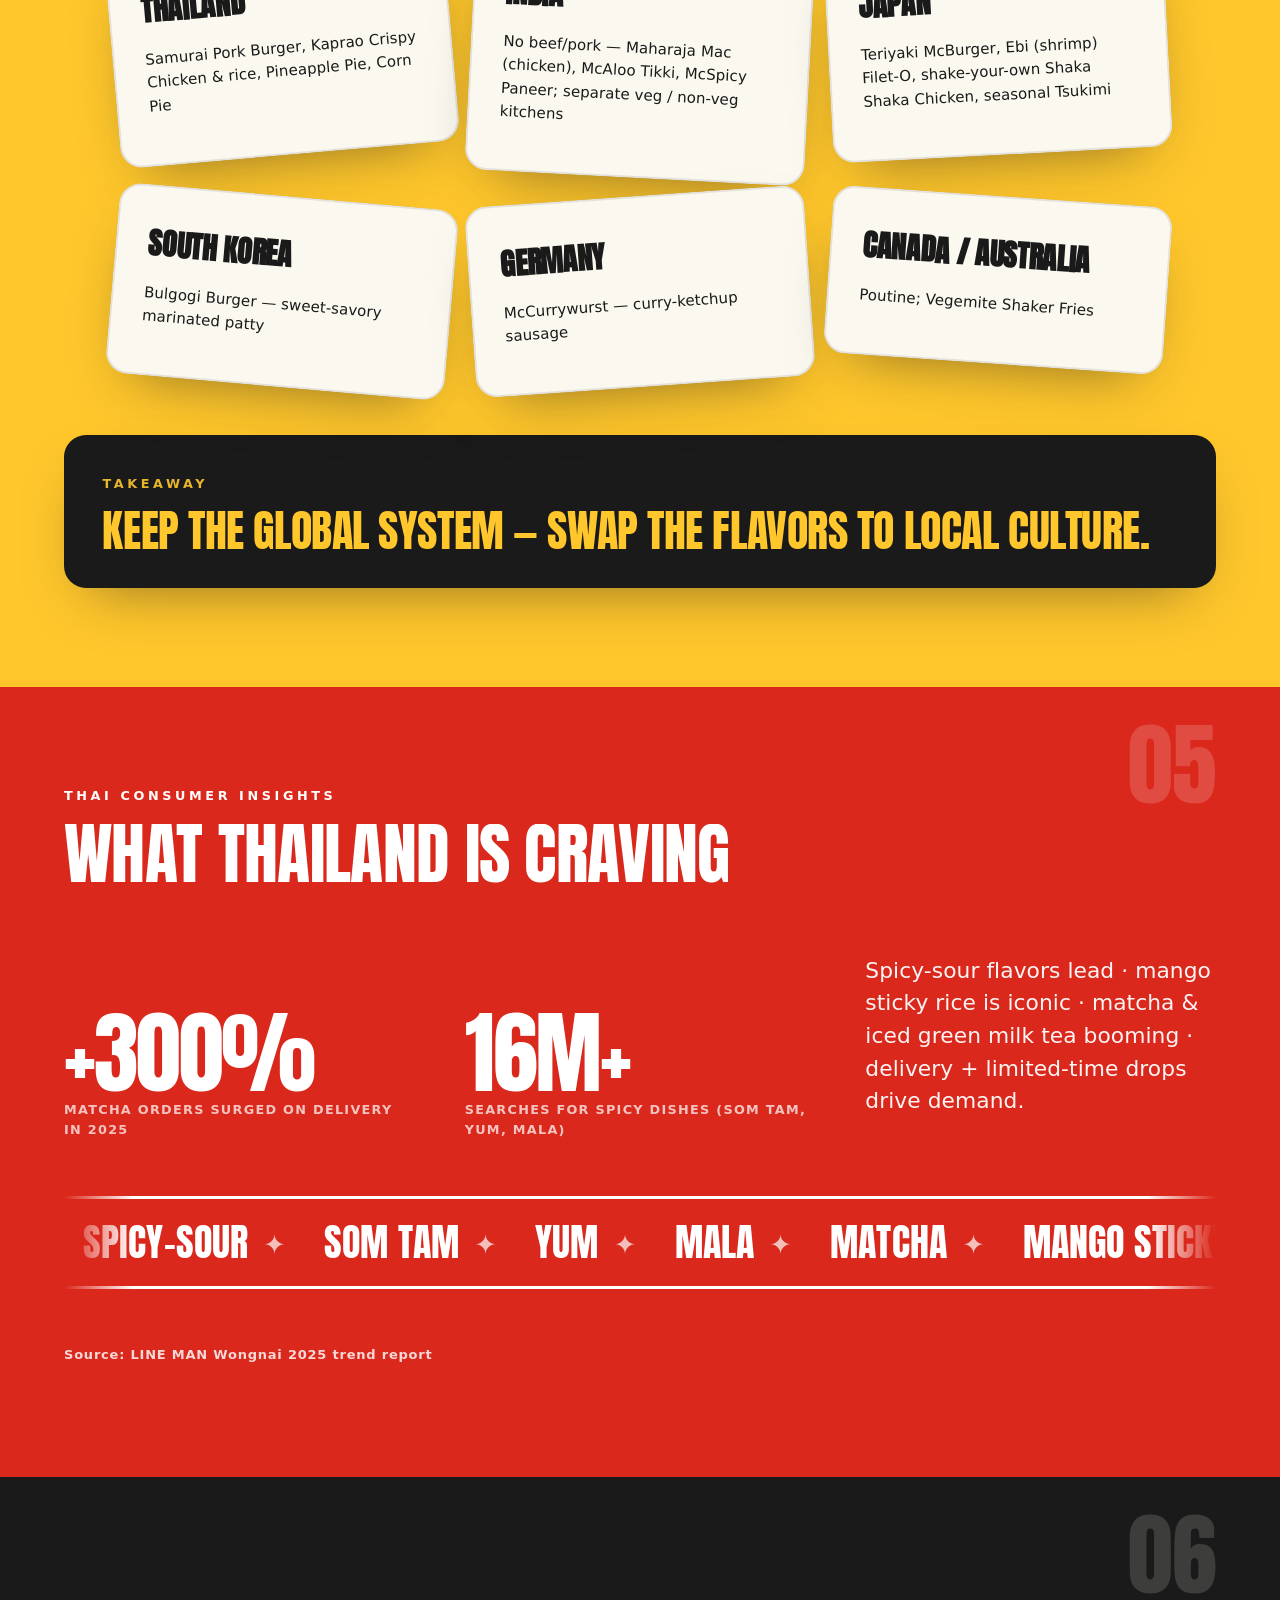
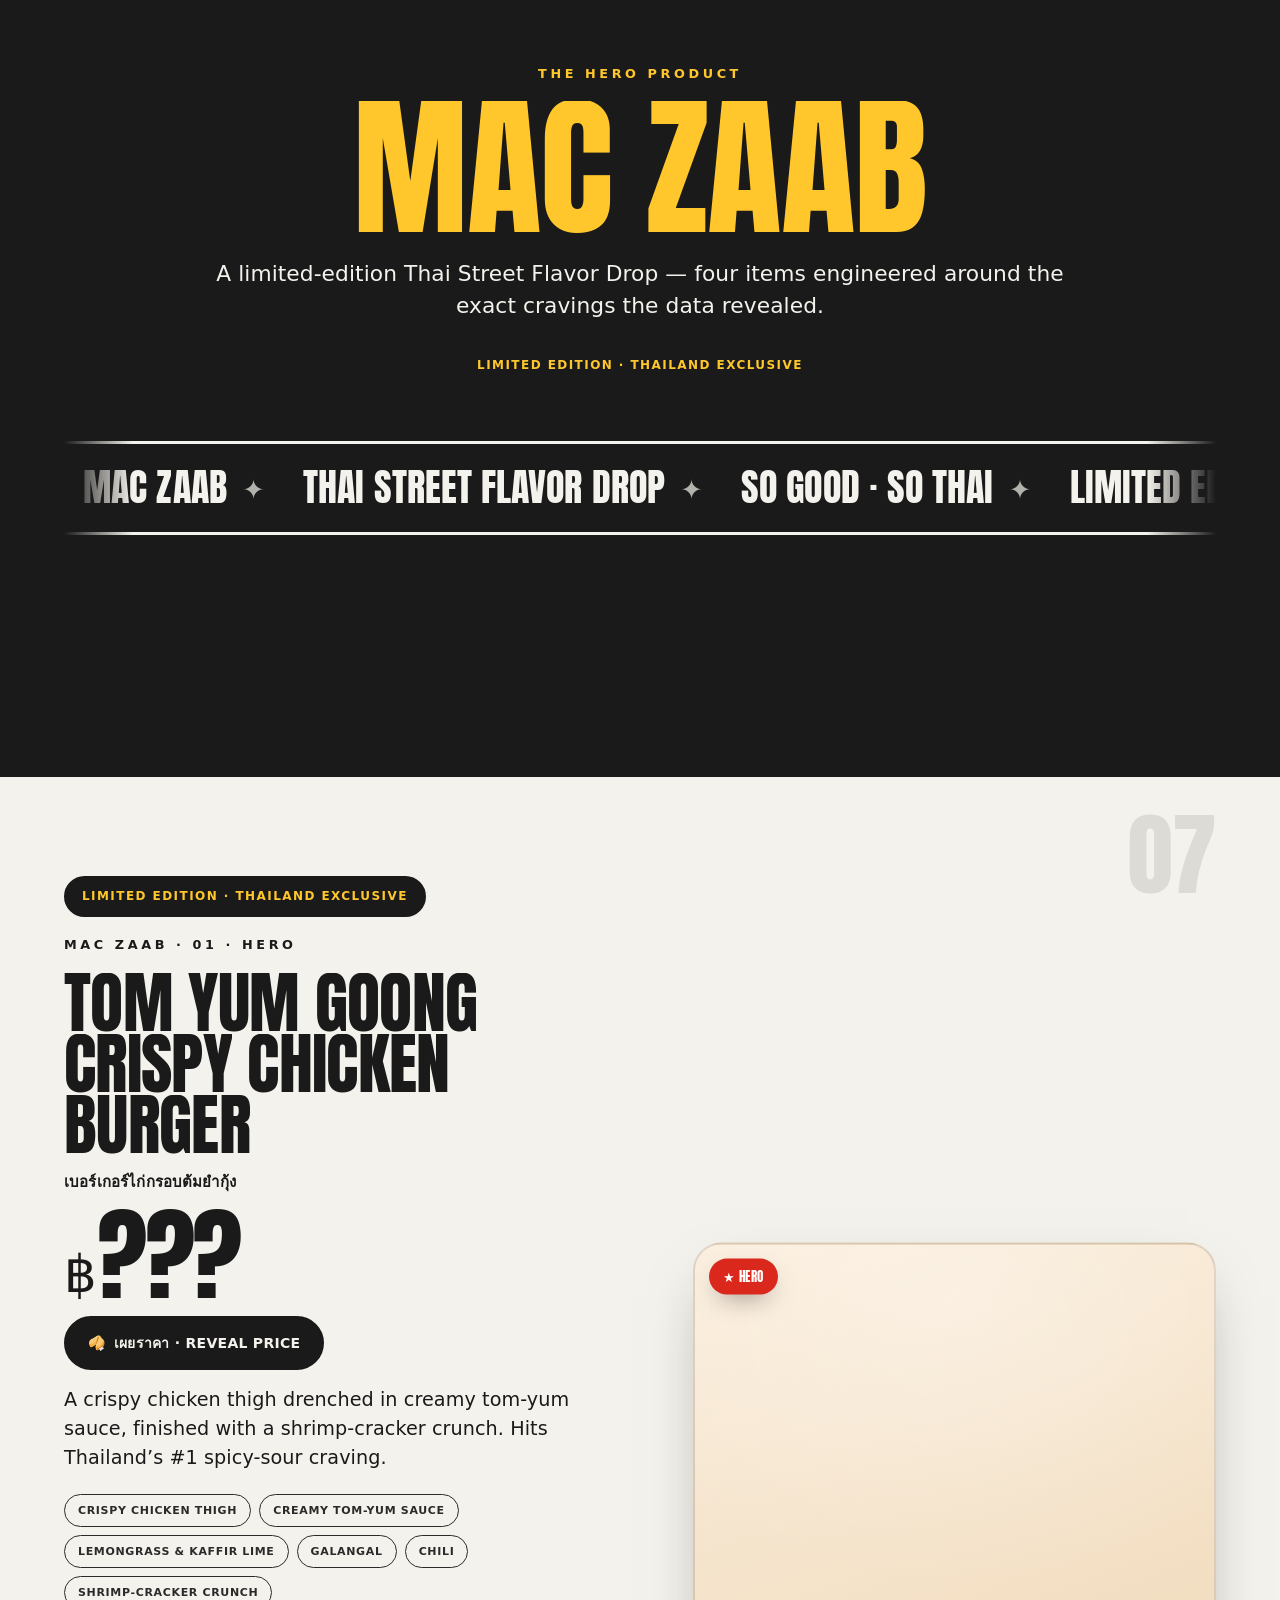
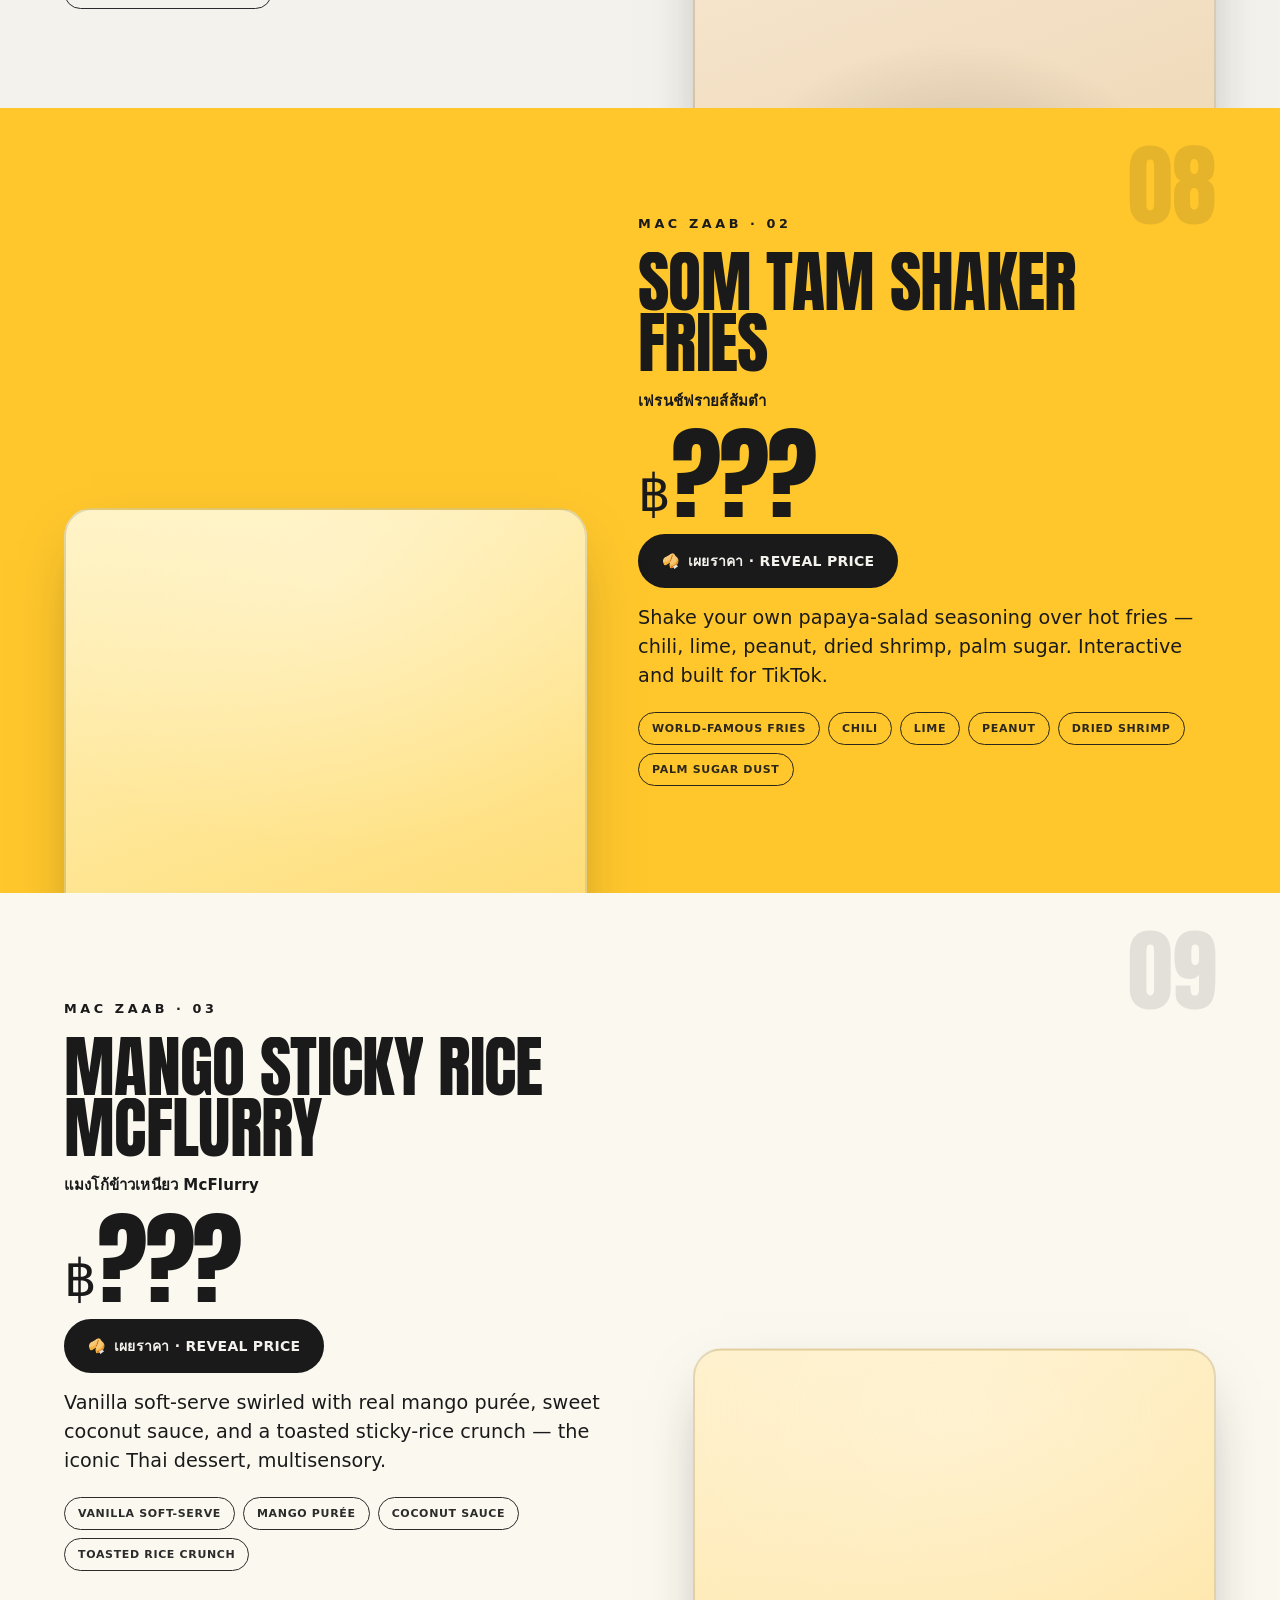
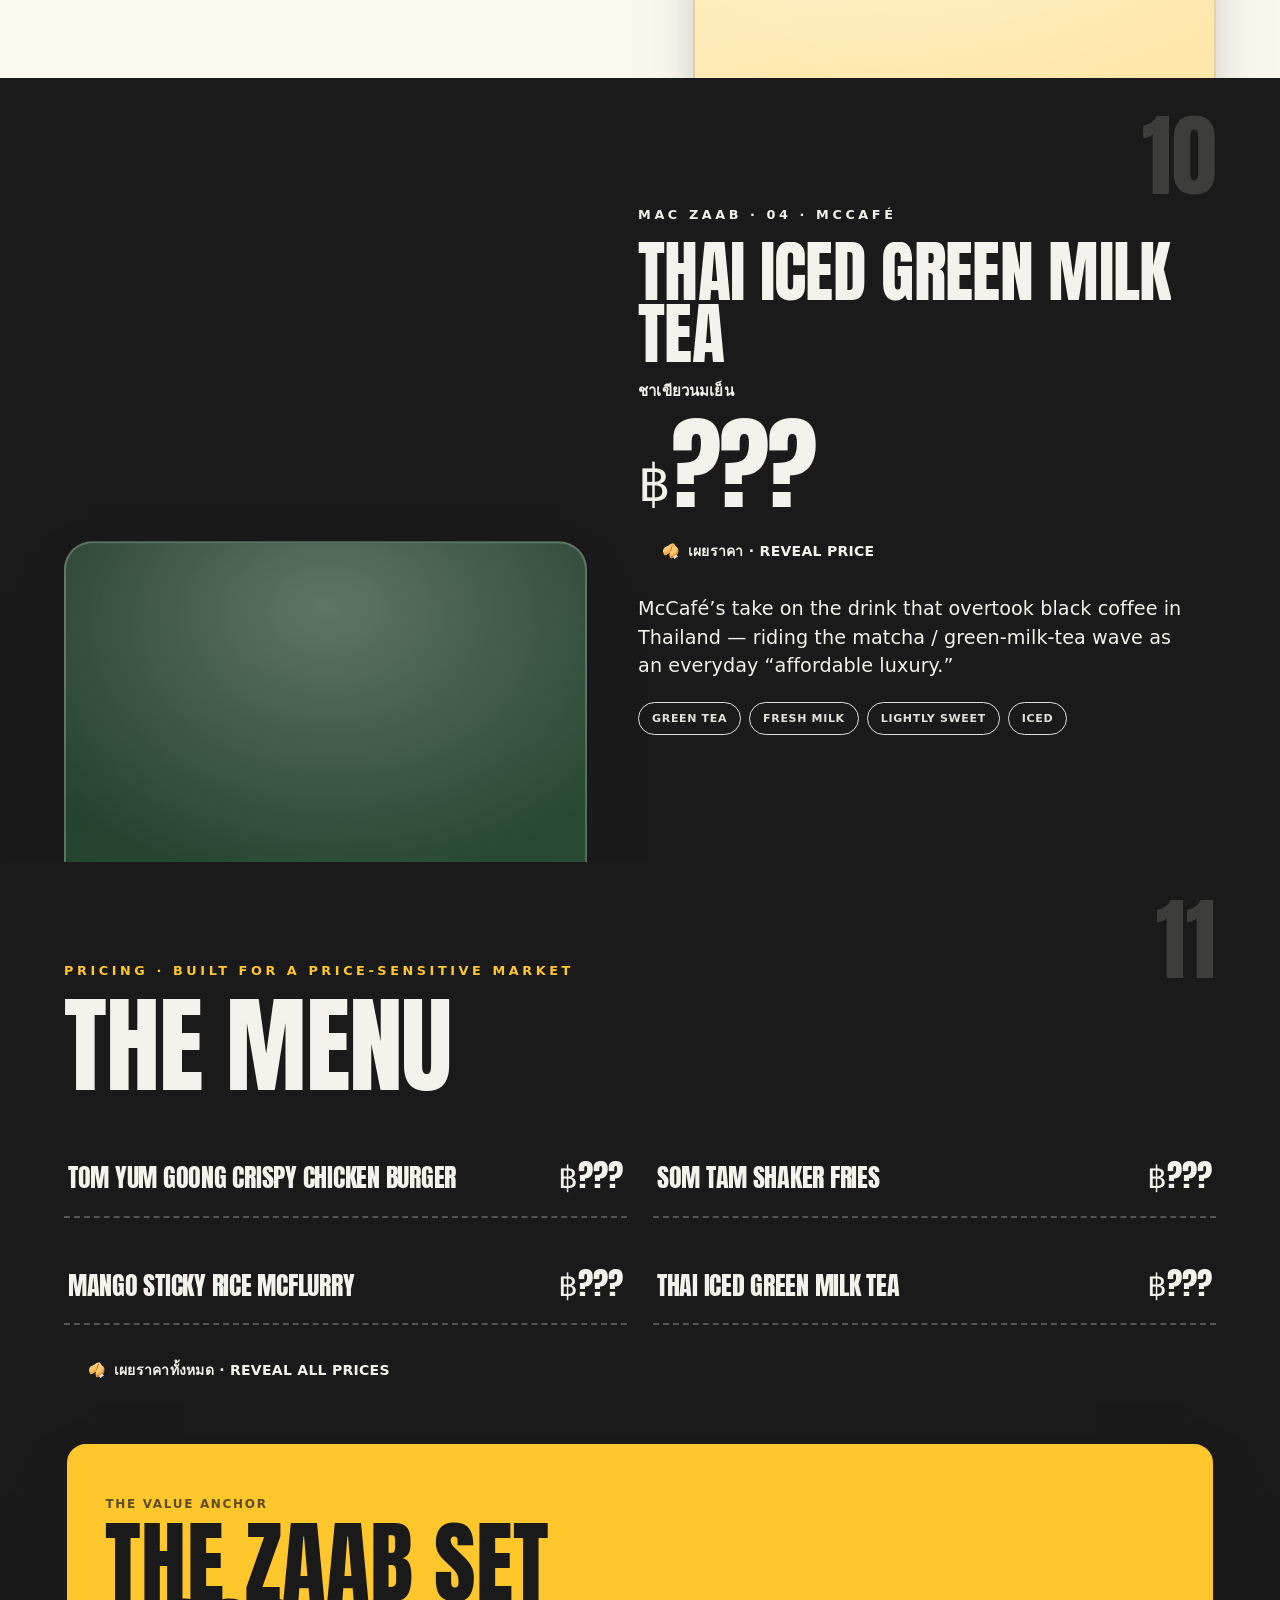
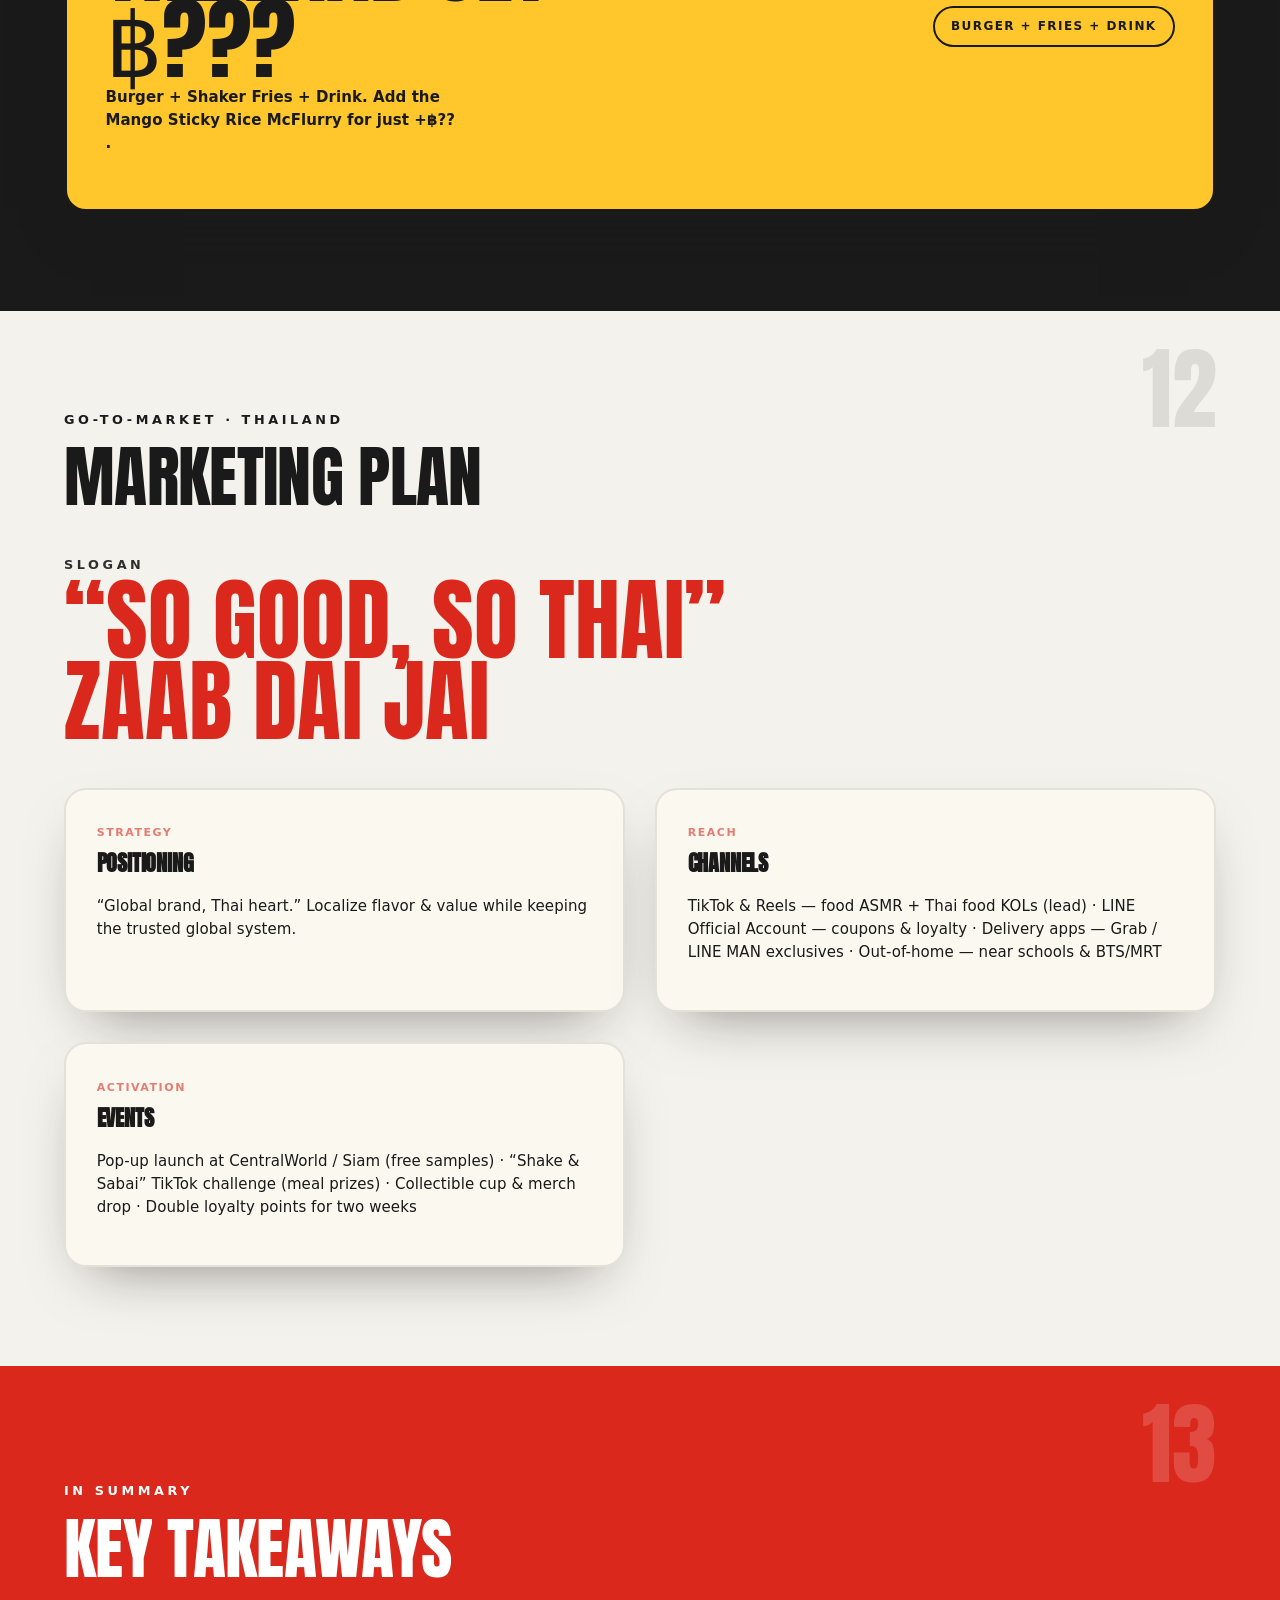
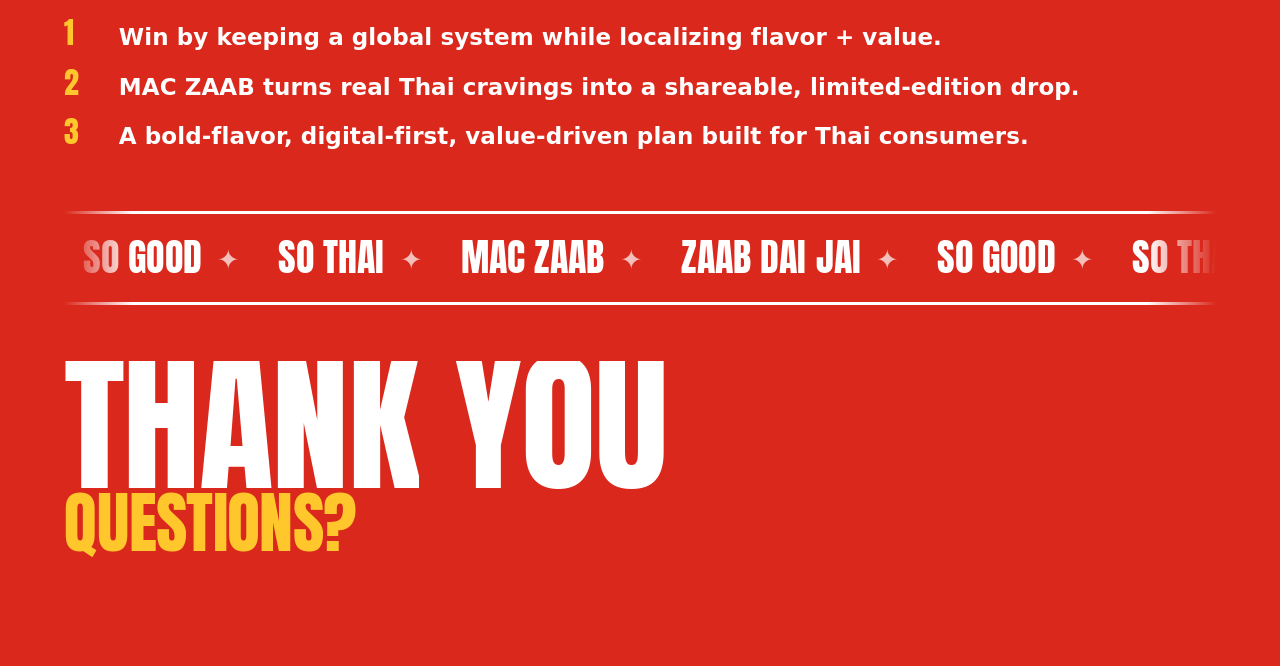
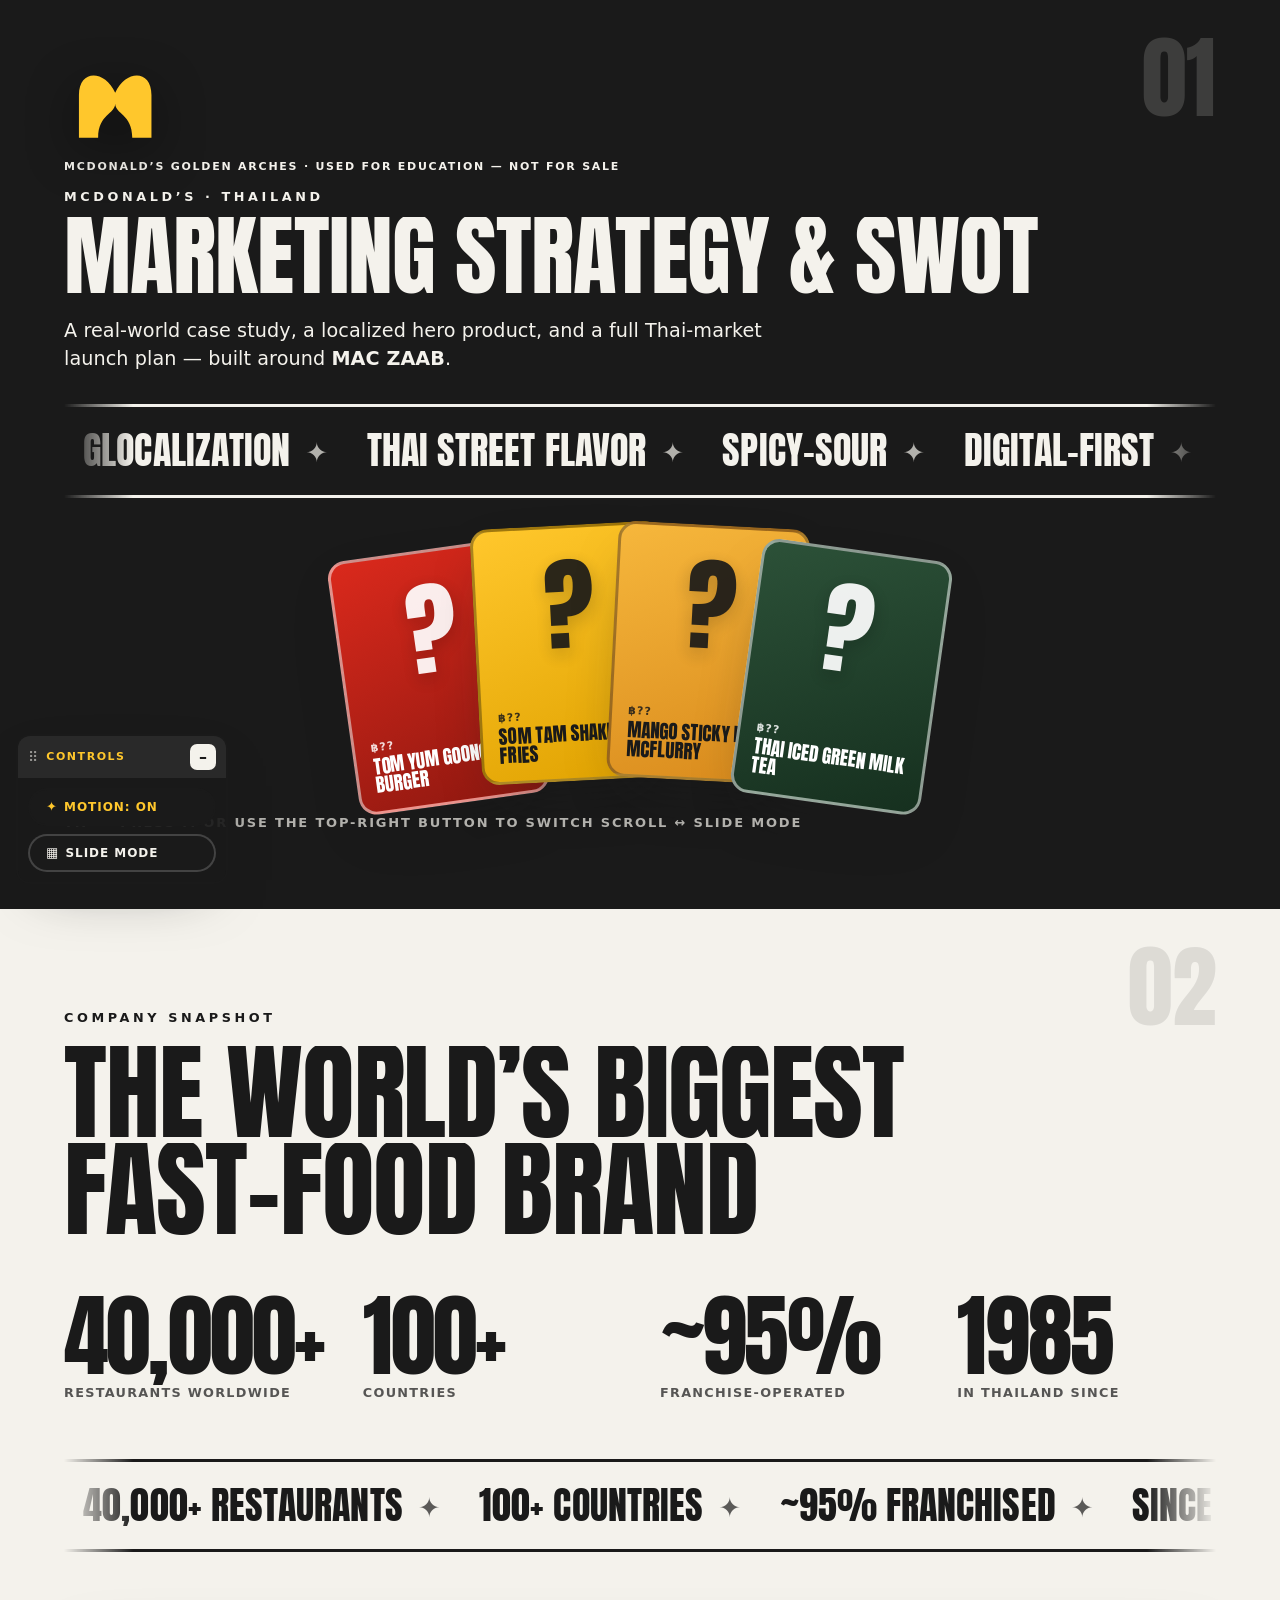
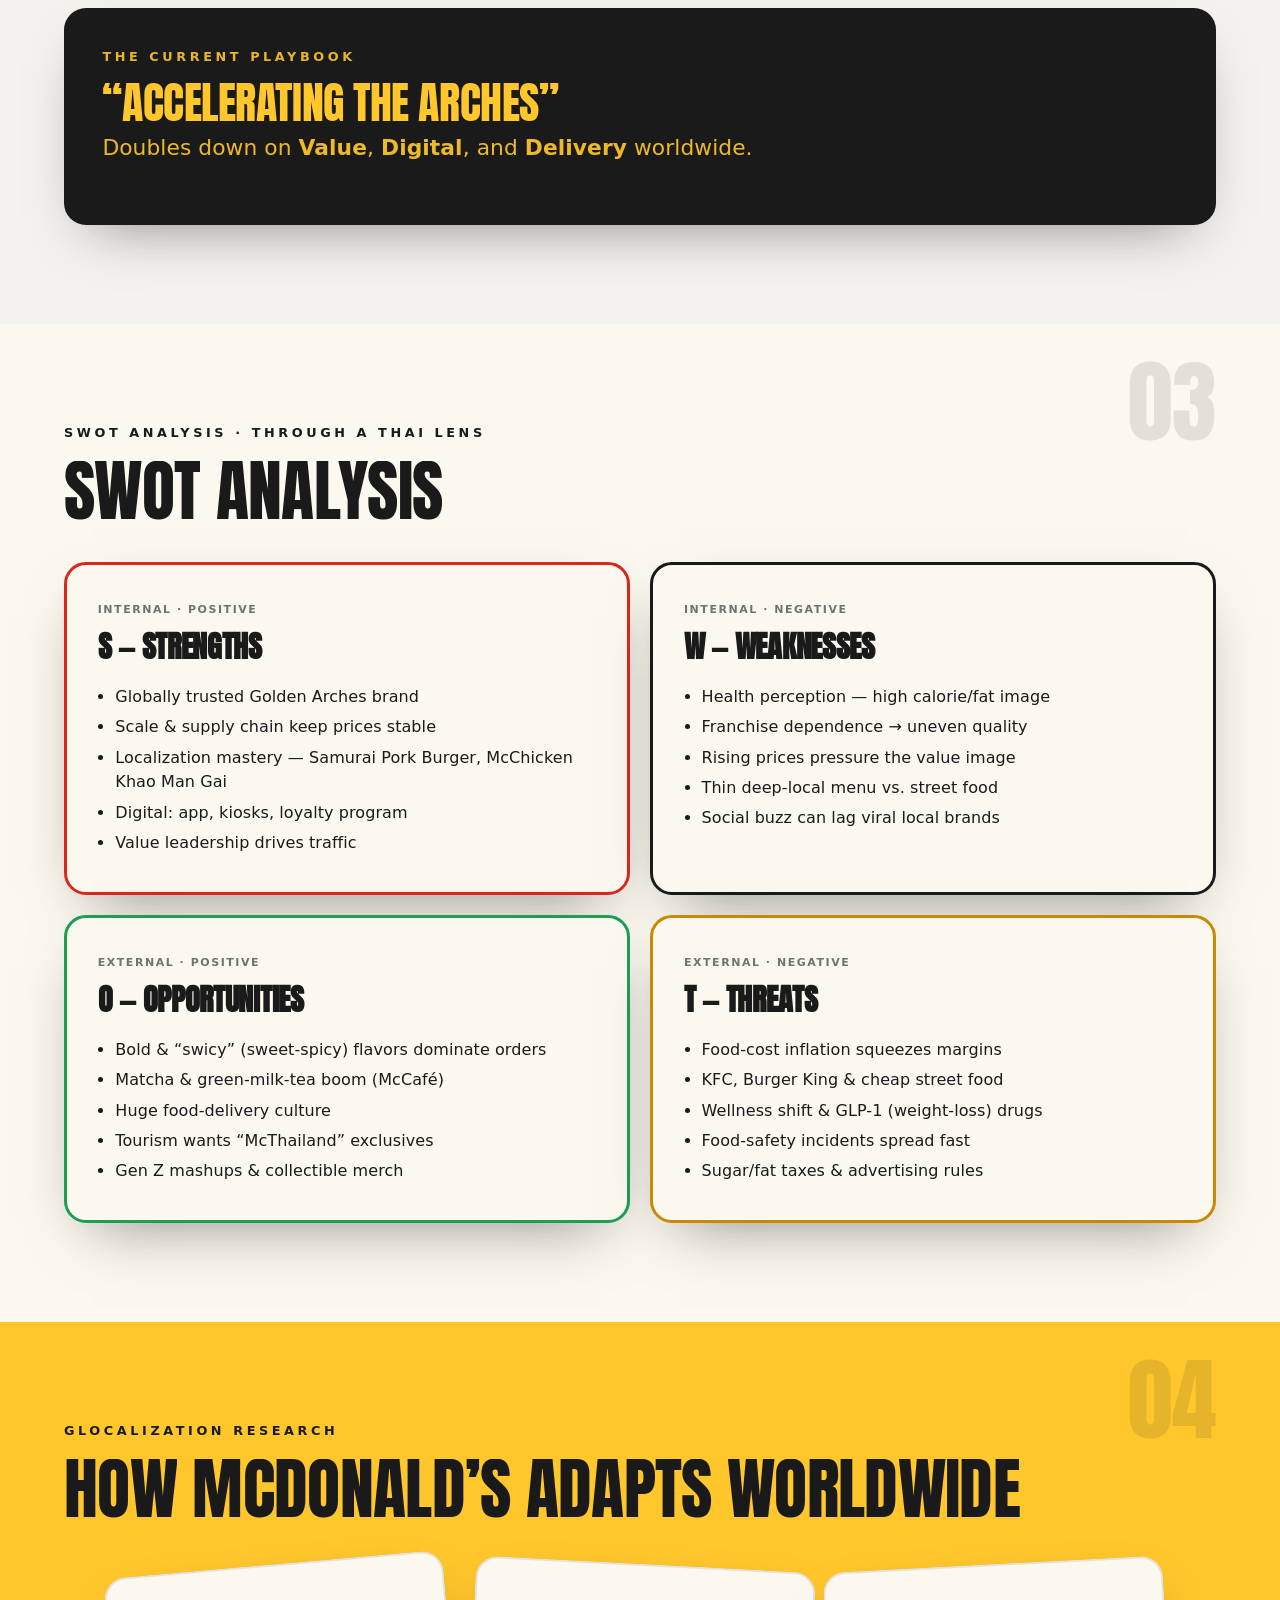
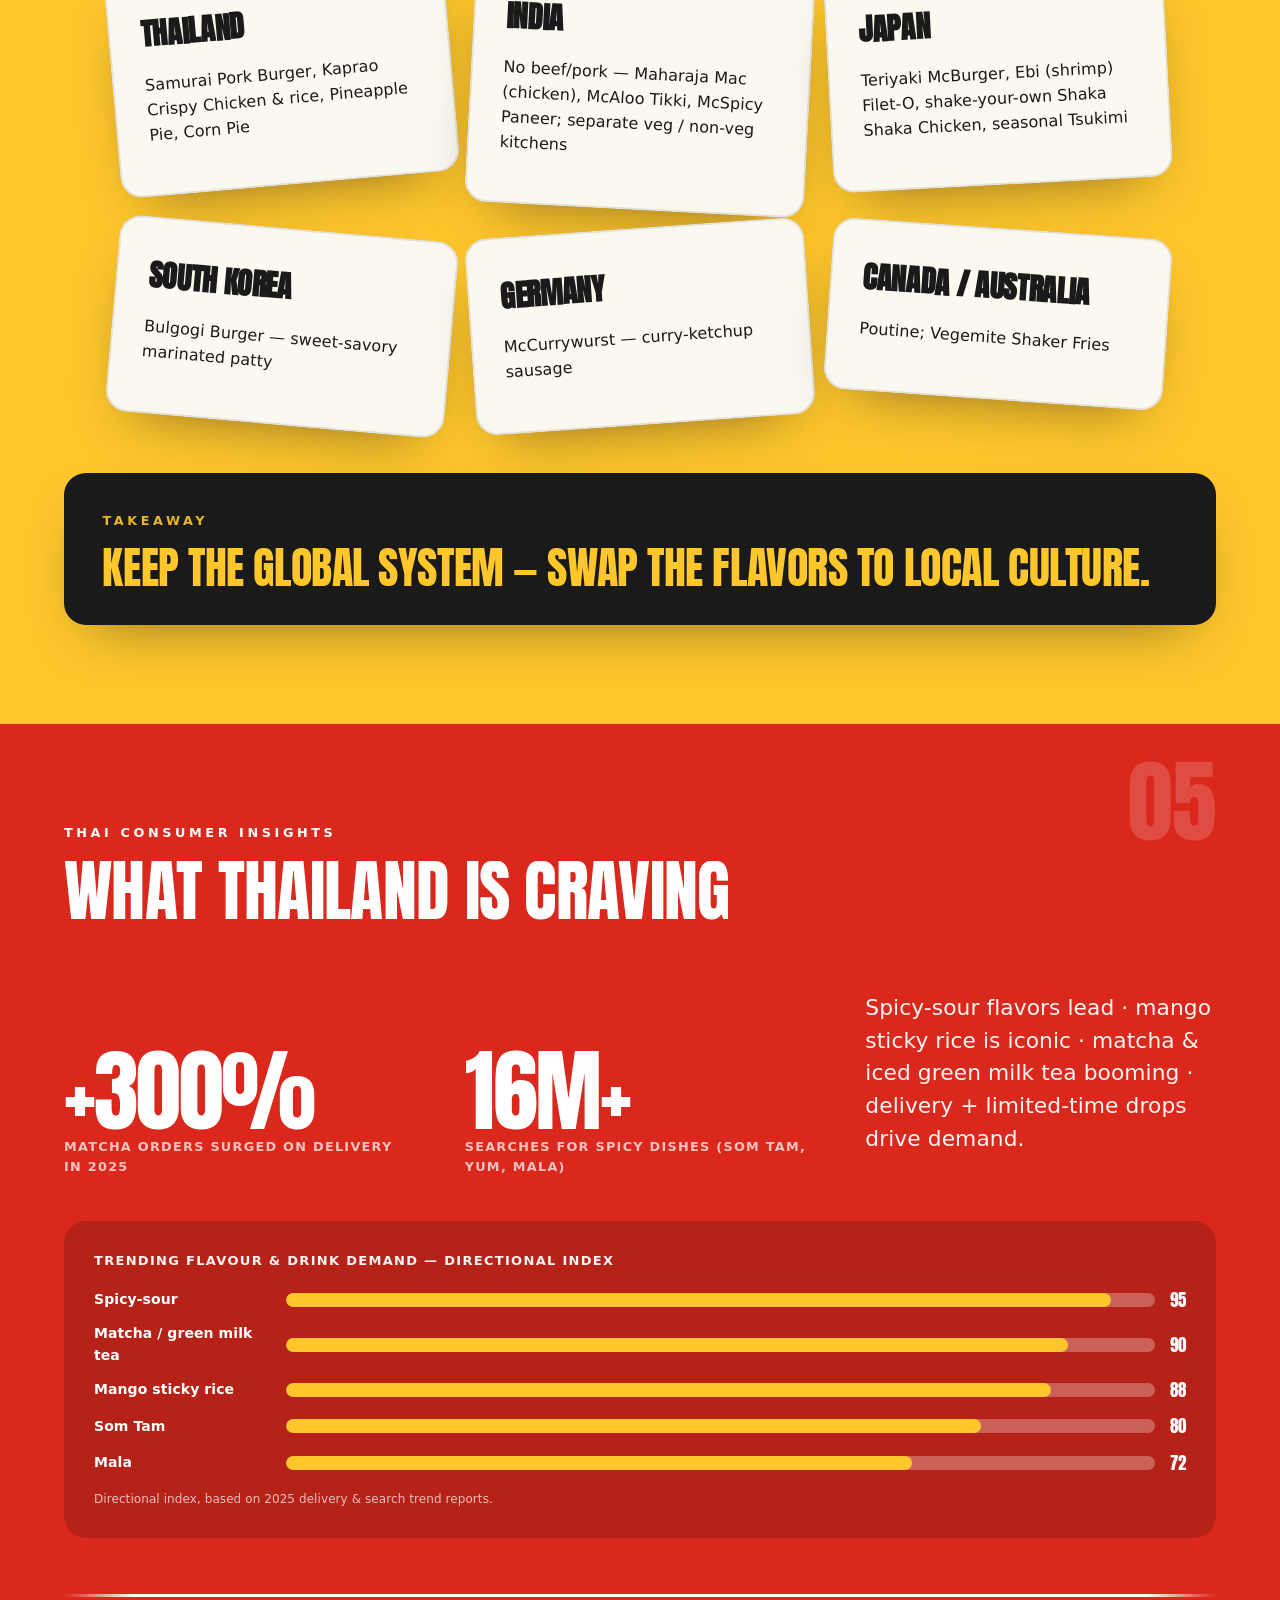
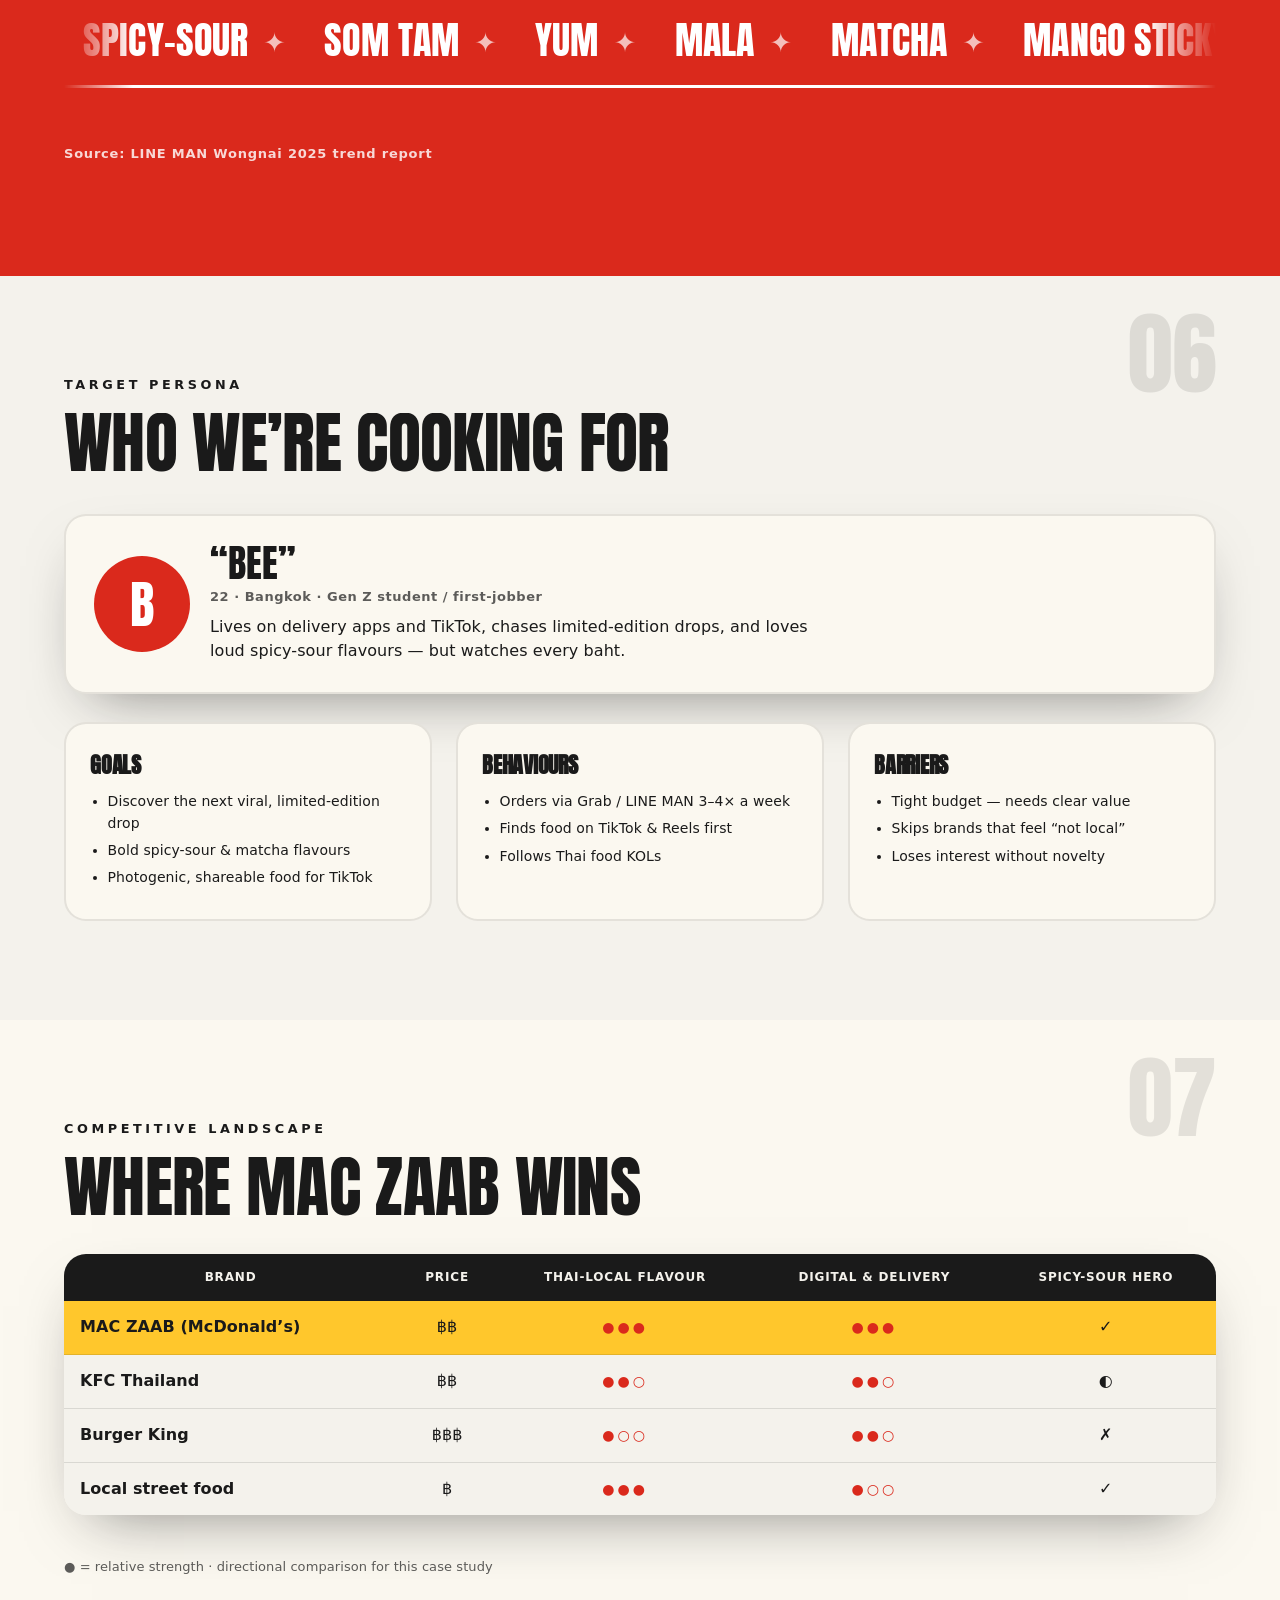
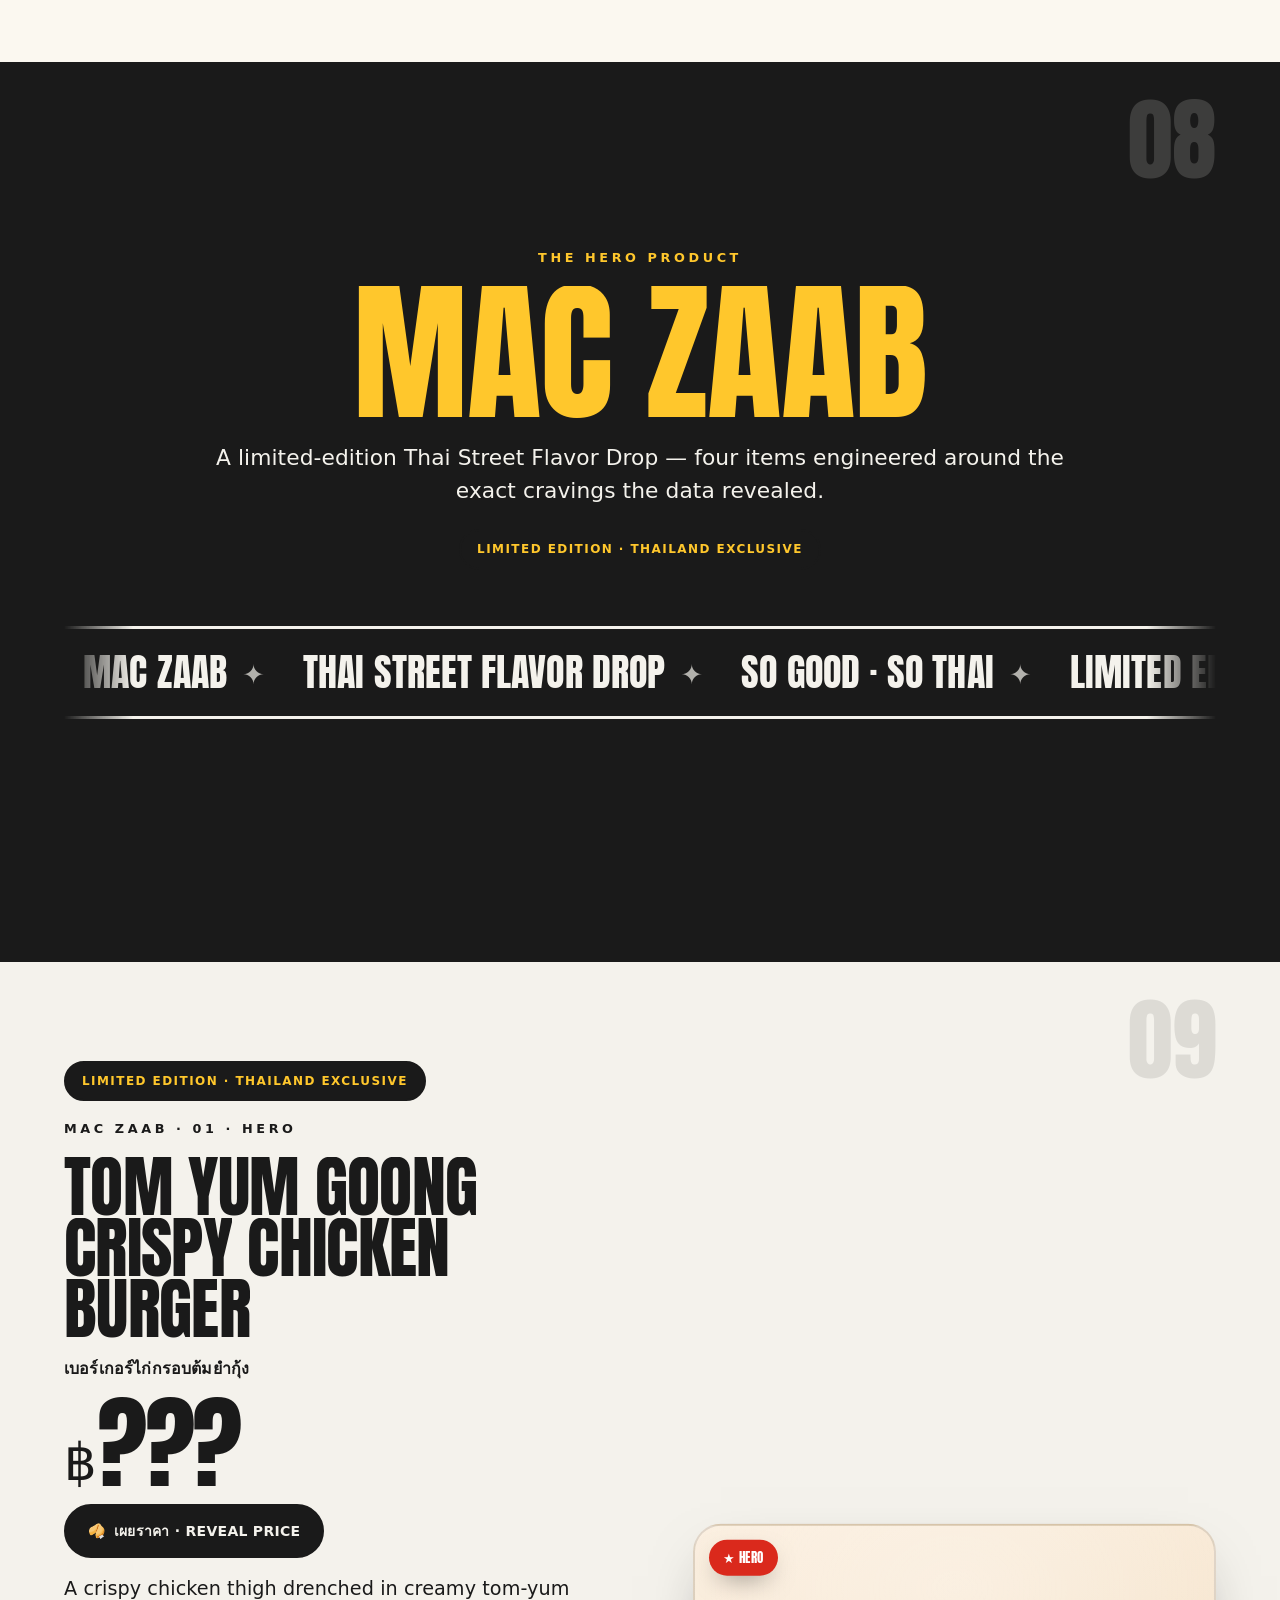
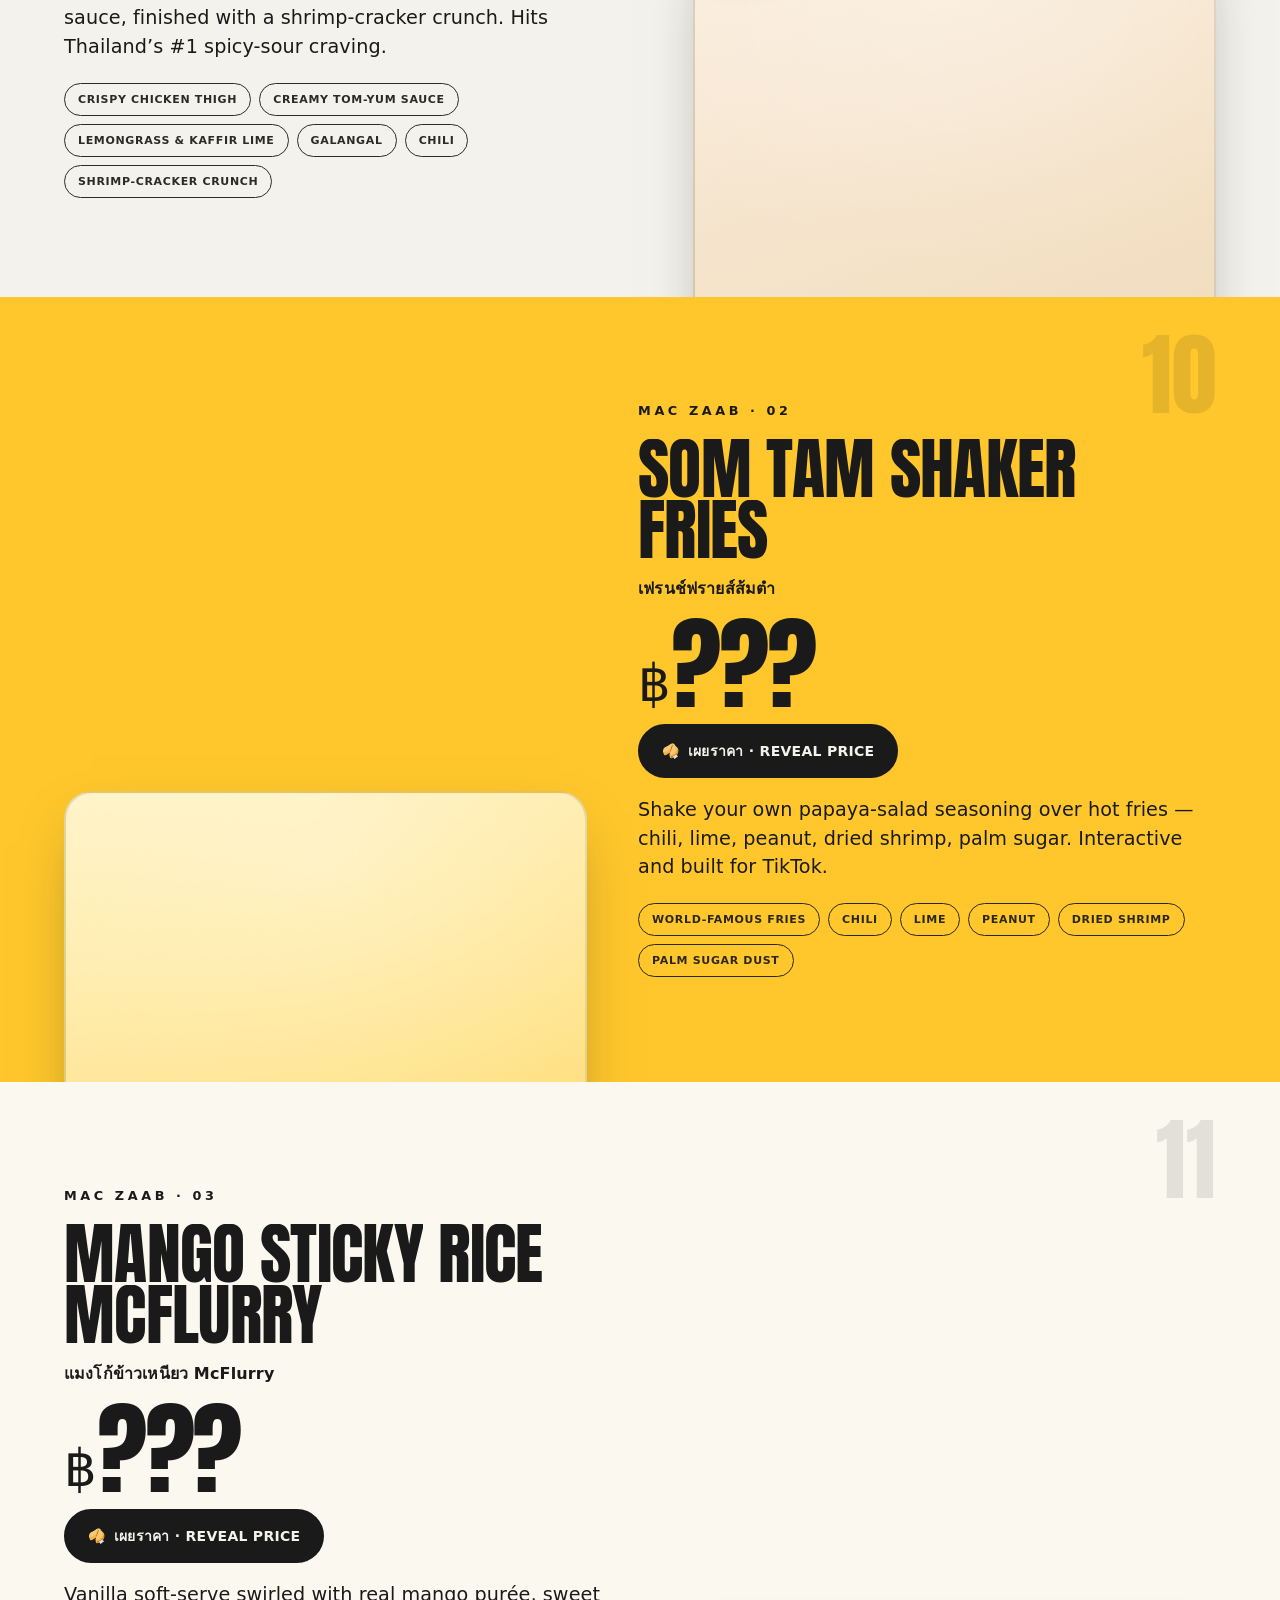
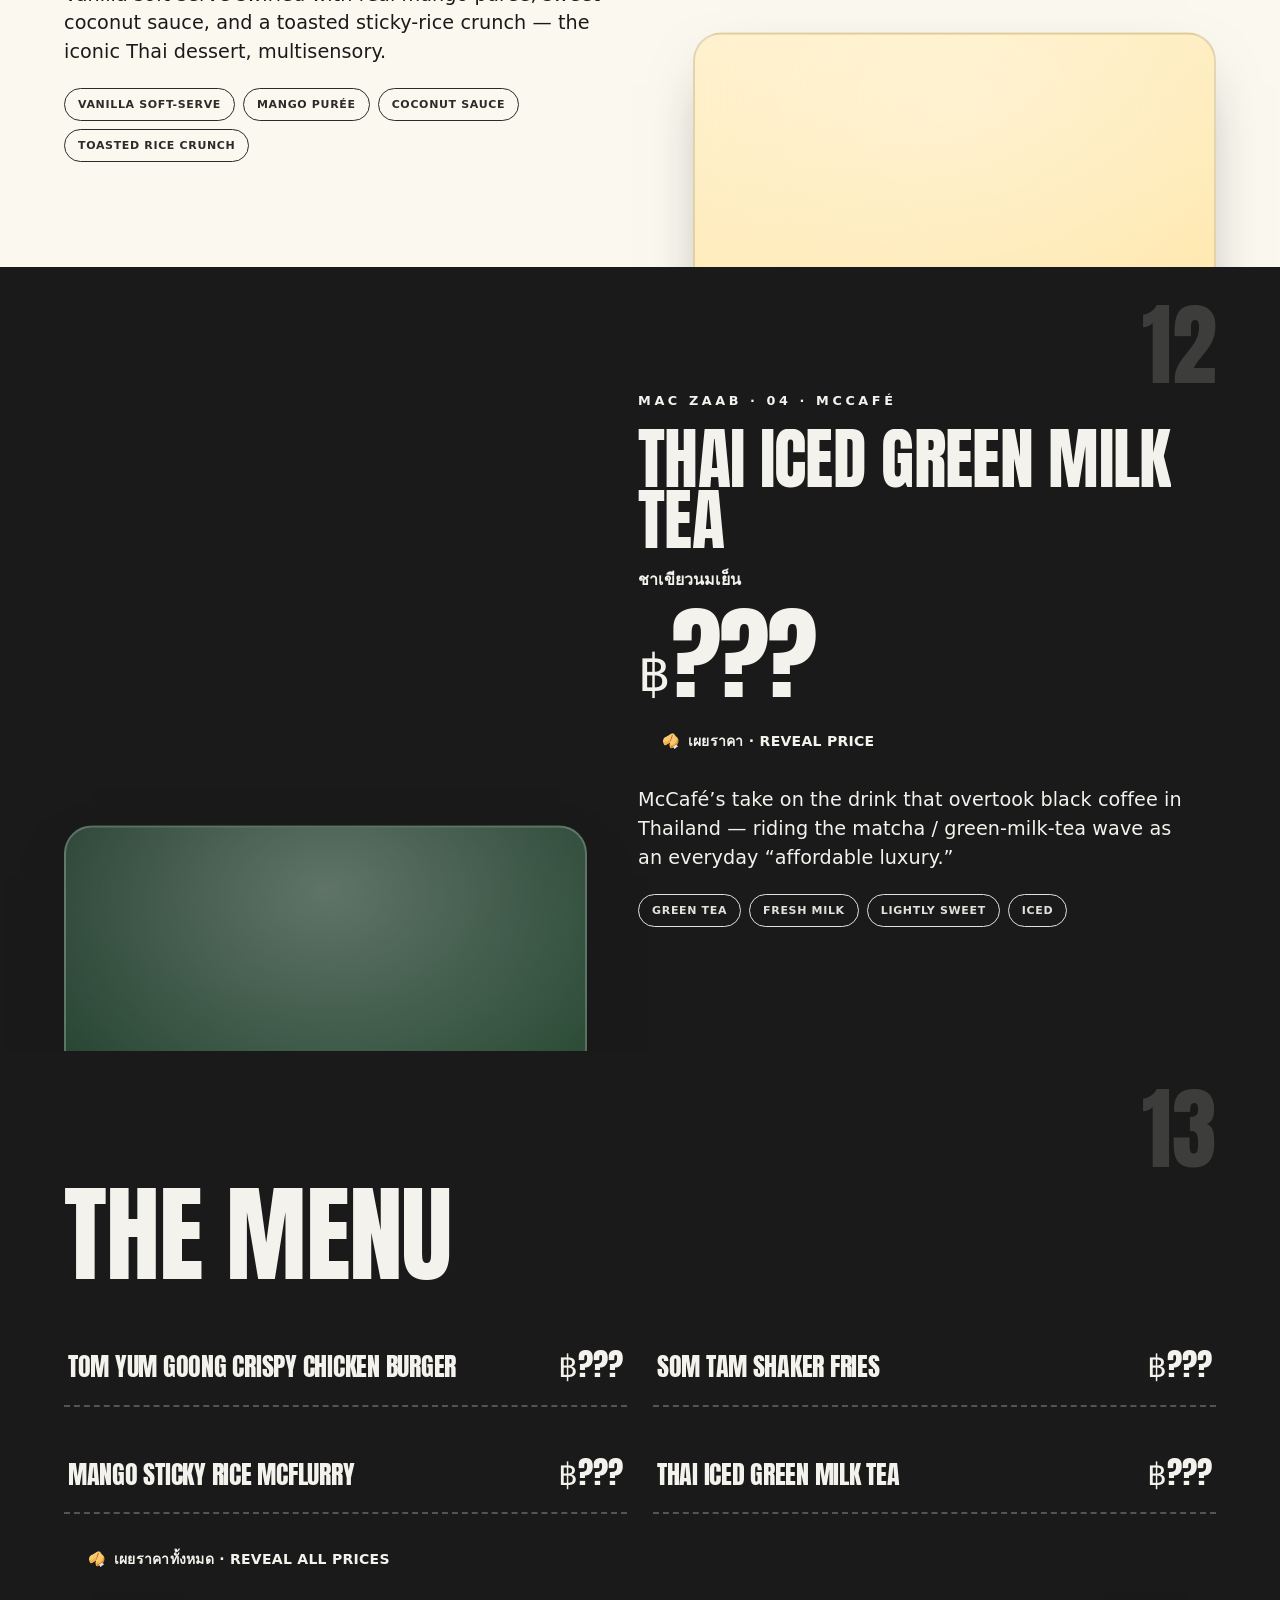
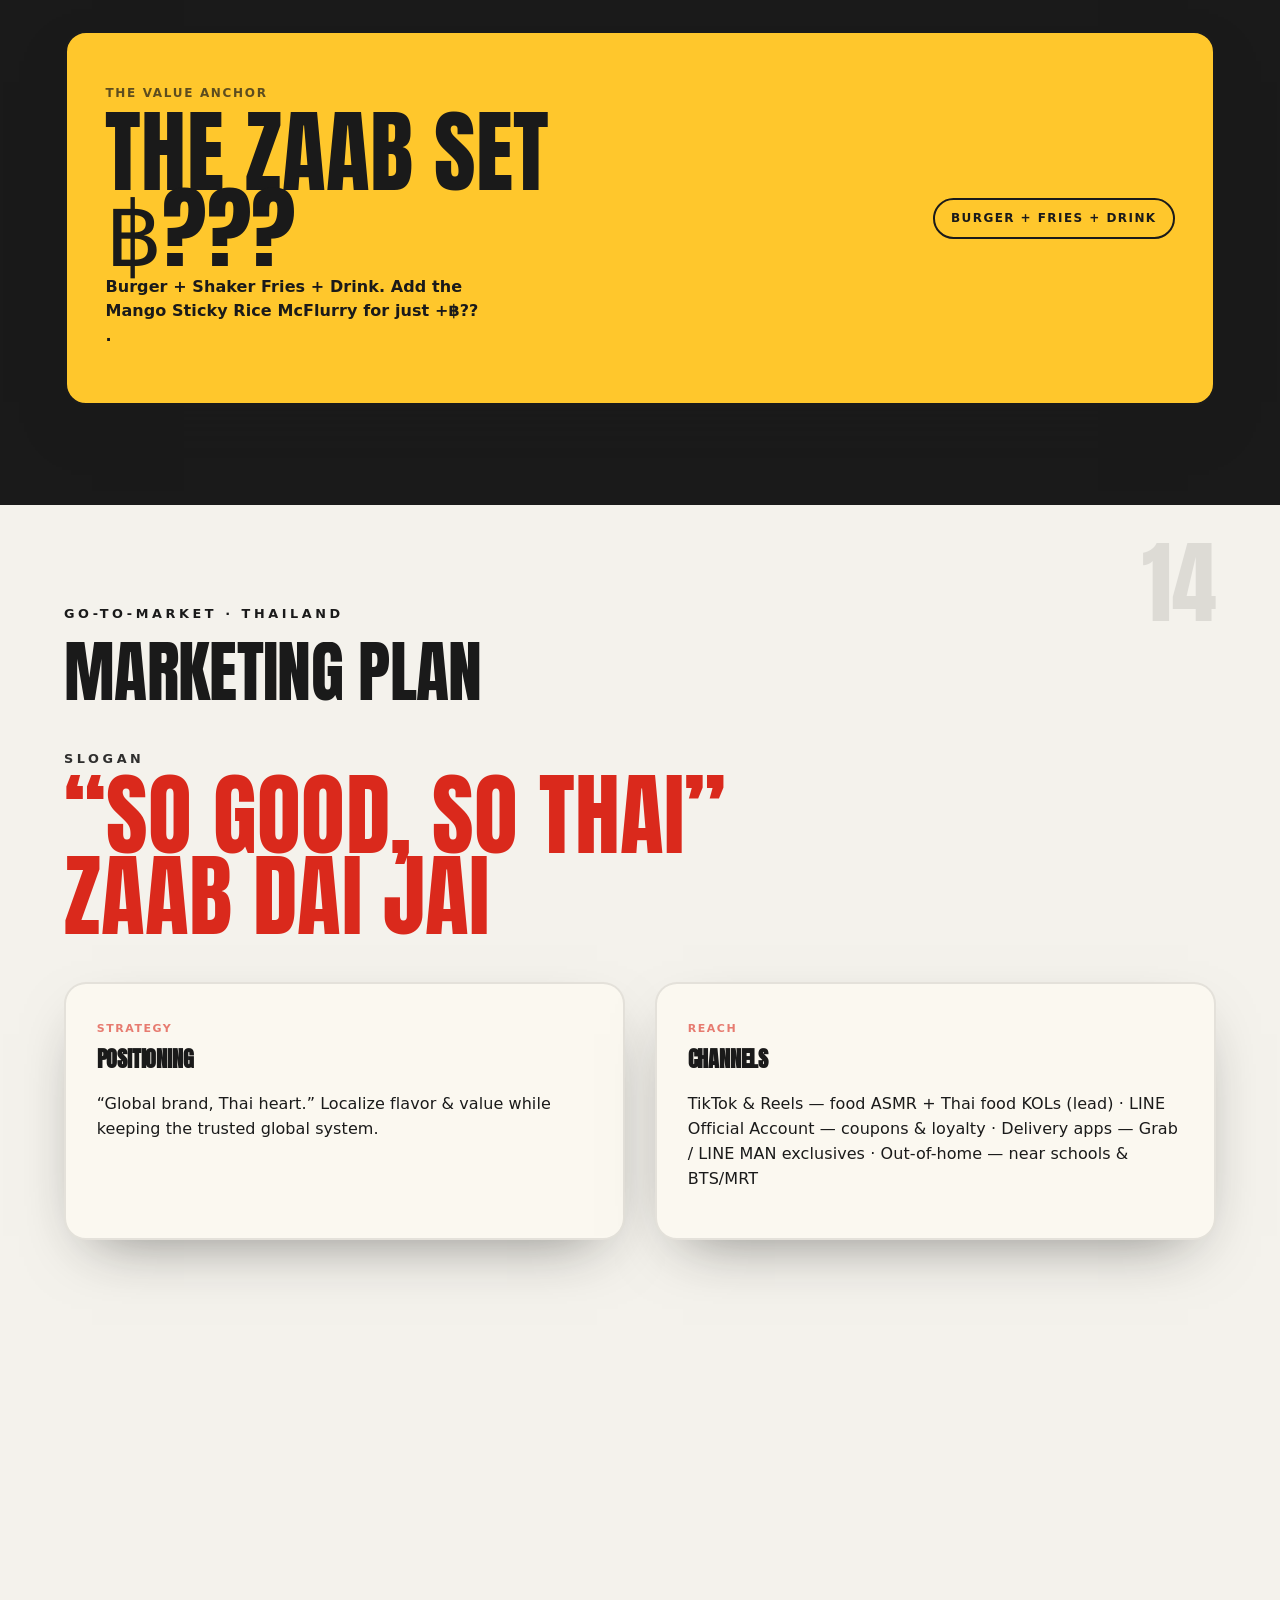
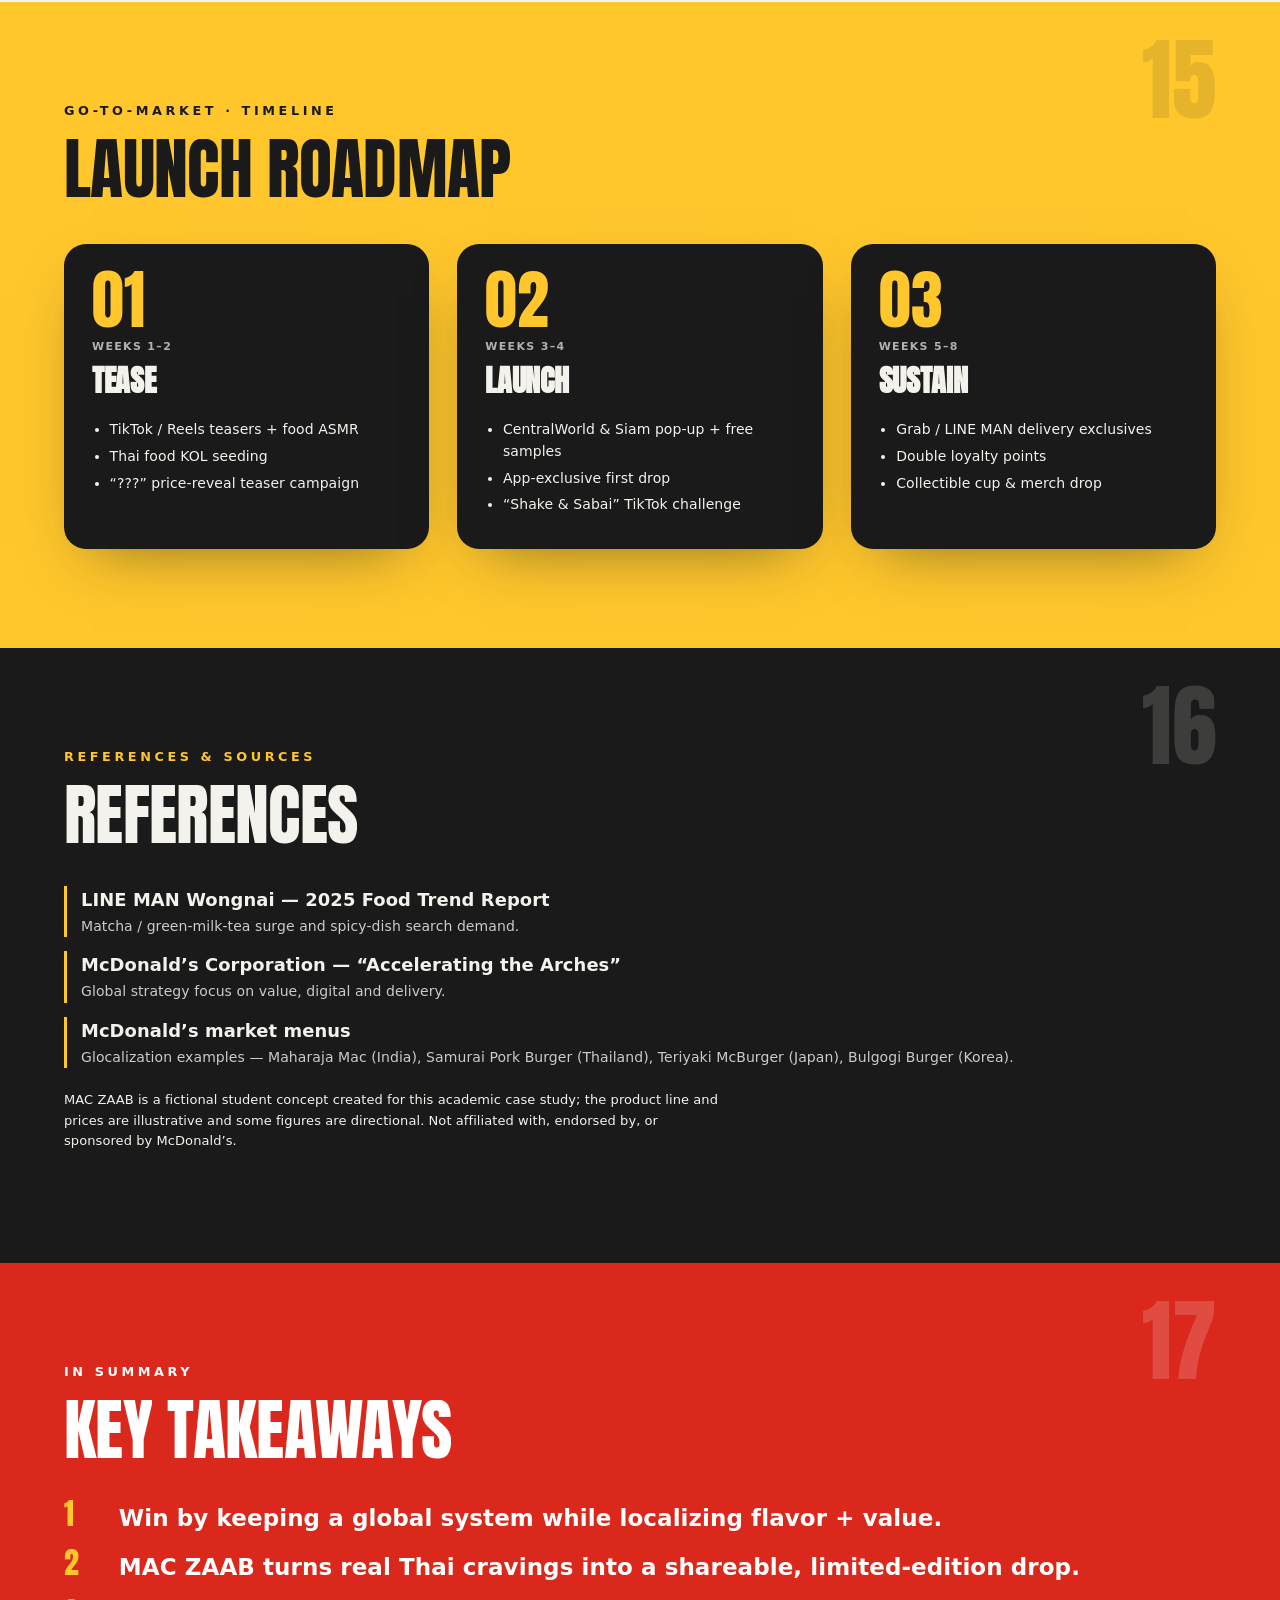
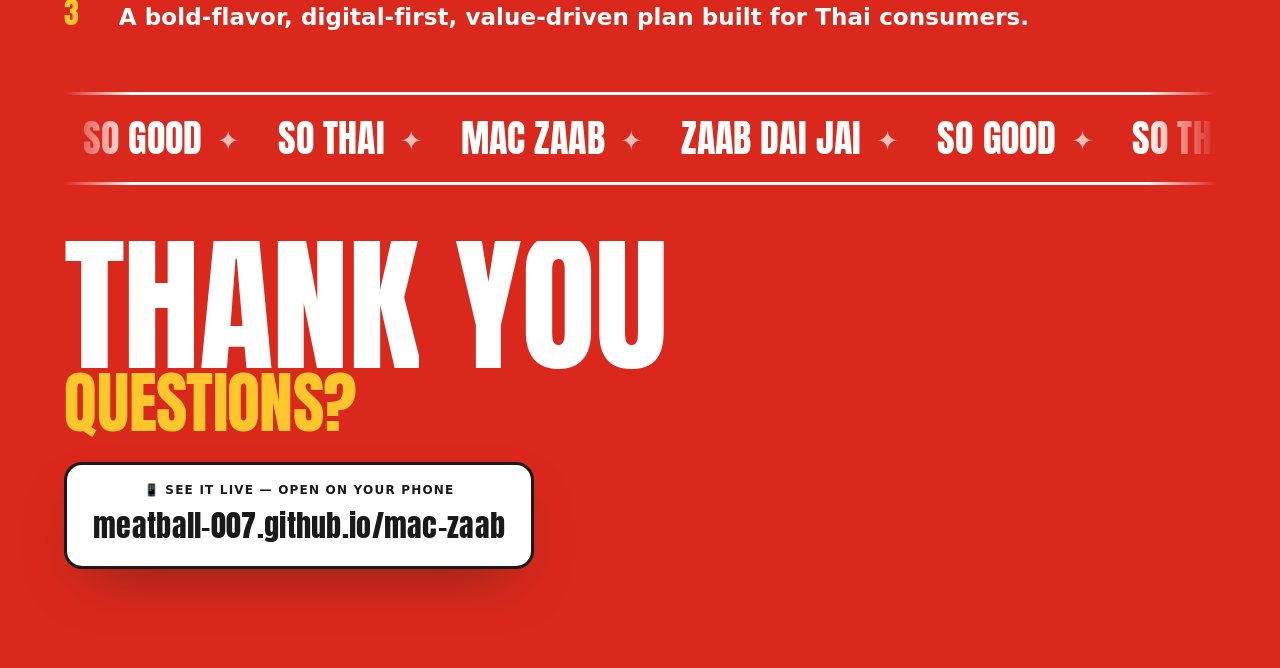
